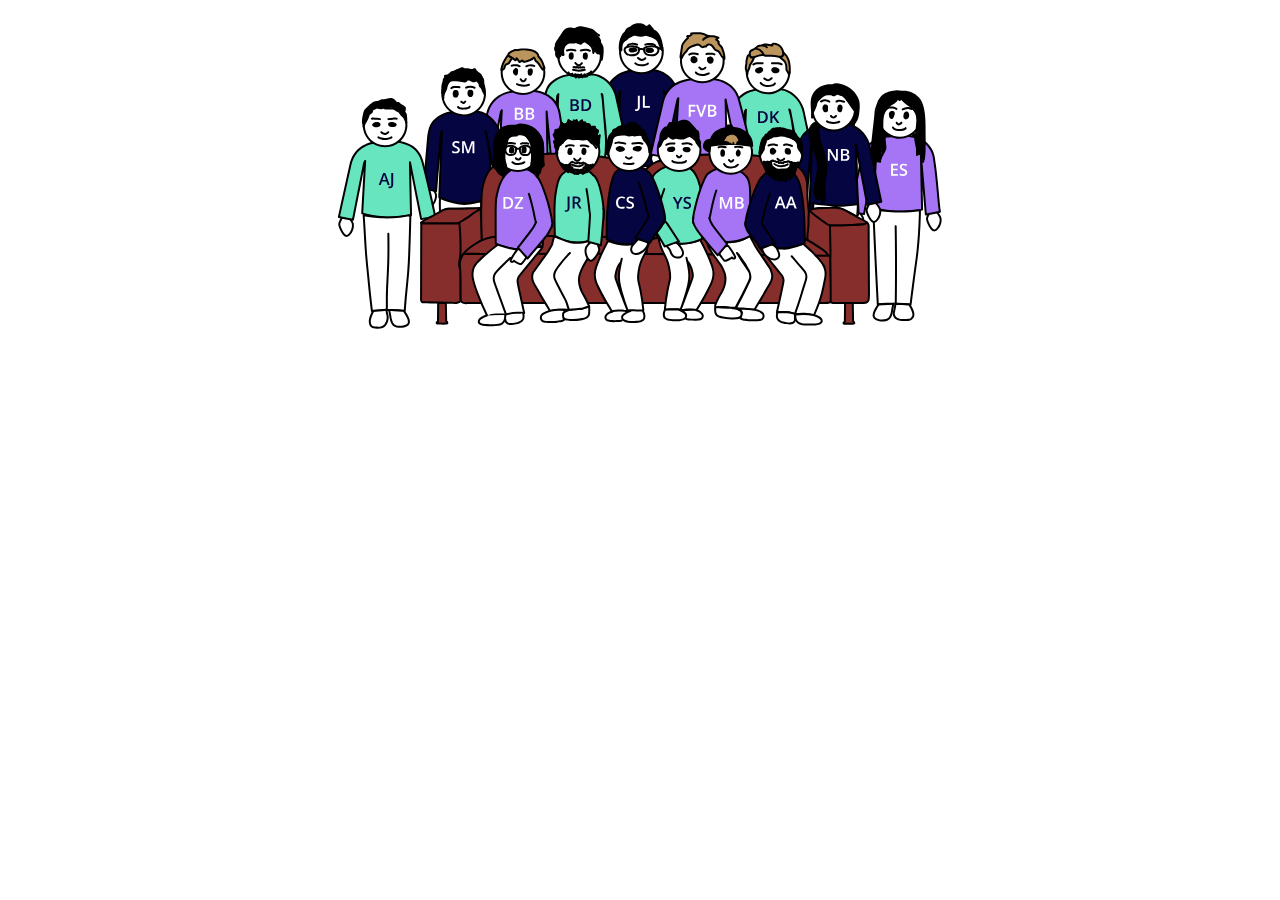
==== banner.html @ 480d0985 "Init" ====
<!DOCTYPE html>
<html lang="en">
<head>
    <meta charset="UTF-8">
    <meta http-equiv="X-UA-Compatible" content="IE=edge">
    <meta name="viewport" content="width=device-width, initial-scale=1.0">

<link rel="stylesheet" href="styles/style.css">

    <title>Document</title>
</head>
<body>

    <main>
        <svg width="1920" height="1080" viewBox="0 0 1920 1080" fill="none" xmlns="http://www.w3.org/2000/svg">
        <g id="bank 1">
        <g id="achterkant">
        <g id="es">
        <g id="Group">
        <g id="Group_2">
        <path id="Vector" d="M1825.3 670.37C1827.41 675.18 1828.64 677.98 1831.24 681.46C1834.99 686.48 1838.45 691.1 1842.5 691.35C1852.35 691.97 1866.67 666.71 1860.43 651.56C1858.81 647.62 1854.93 642.15 1853.88 640.77C1851.76 638 1845.83 631.39 1844.26 629.65C1844.18 629.48 1844.14 629.38 1844.14 629.38C1844.05 629.33 1843.97 629.29 1843.88 629.24C1843.87 629.23 1843.87 629.23 1843.87 629.23C1843.87 629.23 1843.87 629.23 1843.86 629.23C1835.15 624.06 1829.27 632.83 1826.63 641.27C1824.56 645.65 1821.71 651.86 1821.44 653.07C1820.29 658 1821.92 662.66 1825.3 670.37Z" fill="white"/>
        </g>
        <g id="Group_3">
        <path id="Vector_2" d="M1822.71 671.88C1824.55 676.08 1826.46 680.05 1829.22 683.73C1832.14 687.62 1835.32 692.32 1840.17 693.93C1846.5 696.04 1852.31 690.36 1855.79 685.82C1860.2 680.06 1863.31 672.91 1864.44 665.74C1865.04 661.92 1865.16 658.09 1864.39 654.28C1863.6 650.38 1861.58 646.84 1859.44 643.53C1857.48 640.48 1855.28 637.66 1852.92 634.91C1851.54 633.3 1850.13 631.71 1848.72 630.12C1848.17 629.5 1847.62 628.88 1847.06 628.26C1846.89 628.07 1846.67 627.88 1846.53 627.67C1846.33 627.39 1846.87 628.17 1846.74 627.85C1846.63 627.58 1845.12 626.11 1846 627.08C1845.09 626.08 1843.49 625.99 1842.36 626.61C1842.36 626.61 1842.36 626.61 1842.35 626.61C1843.36 626.61 1844.37 626.61 1845.38 626.61C1841.54 624.41 1837.06 623.93 1833.16 626.26C1829.64 628.36 1827.21 632.04 1825.56 635.71C1824.68 637.66 1824.1 639.61 1823.26 641.4C1822.32 643.41 1821.39 645.43 1820.49 647.46C1819.08 650.66 1817.89 653.54 1818.1 657.12C1818.41 662.33 1820.66 667.19 1822.71 671.88C1823.36 673.36 1825.53 673.71 1826.81 672.96C1828.34 672.06 1828.54 670.35 1827.89 668.86C1827.01 666.85 1826.15 664.83 1825.43 662.76C1824.91 661.25 1824.32 659.21 1824.16 657.94C1824.12 657.64 1824.06 656.58 1824.07 655.96C1824.08 655.57 1824.11 655.18 1824.14 654.8C1824.13 654.93 1824.04 655.33 1824.15 654.73C1824.19 654.49 1824.23 654.24 1824.29 654C1824.39 653.6 1824.52 653.22 1824.67 652.83C1824.79 652.53 1824.91 652.23 1825.03 651.93C1824.84 652.39 1825.23 651.45 1825.31 651.27C1826.92 647.57 1828.74 643.97 1830.14 640.19C1831.26 637.16 1832.91 634.01 1835.42 631.94C1835.1 632.2 1835.49 631.89 1835.54 631.85C1835.74 631.71 1835.95 631.57 1836.16 631.44C1836.29 631.36 1837.33 630.87 1836.89 631.04C1837.3 630.88 1837.72 630.78 1838.14 630.69C1838.62 630.59 1837.72 630.71 1838.21 630.68C1838.46 630.67 1838.71 630.65 1838.96 630.66C1839.16 630.66 1839.37 630.67 1839.57 630.7C1839.23 630.66 1839.57 630.71 1839.71 630.74C1840.11 630.83 1840.7 630.99 1840.98 631.1C1842.39 631.66 1843.68 632.71 1845.36 631.79C1844.15 631.63 1842.94 631.48 1841.72 631.32C1841.95 631.57 1842.3 631.78 1842.6 631.95C1842.24 631.59 1841.88 631.23 1841.52 630.87C1842 631.96 1843.19 632.95 1843.98 633.84C1845.08 635.07 1846.17 636.31 1847.26 637.55C1848.38 638.83 1849.49 640.11 1850.57 641.42C1850.76 641.65 1850.95 641.88 1851.13 642.11C1851.42 642.47 1851.55 642.66 1851.31 642.33C1851.65 642.79 1851.99 643.25 1852.32 643.72C1853.33 645.15 1854.29 646.6 1855.2 648.09C1855.71 648.92 1856.2 649.77 1856.66 650.63C1856.88 651.04 1857.09 651.46 1857.3 651.88C1857.54 652.37 1857.52 652.33 1857.64 652.62C1857.92 653.32 1858.15 654.04 1858.34 654.77C1858.44 655.14 1858.52 655.51 1858.6 655.89C1858.64 656.08 1858.67 656.27 1858.71 656.46C1858.72 656.53 1858.84 657.28 1858.79 656.92C1858.76 656.71 1858.85 657.51 1858.87 657.69C1858.9 658.08 1858.93 658.48 1858.94 658.87C1858.97 659.72 1858.97 660.58 1858.92 661.43C1858.83 663.31 1858.71 664.12 1858.32 666.01C1857.97 667.67 1857.52 669.3 1856.98 670.9C1856.39 672.65 1855.99 673.64 1855.26 675.16C1854.56 676.64 1853.78 678.08 1852.92 679.47C1852.51 680.14 1852.08 680.79 1851.63 681.43C1851.41 681.74 1851.19 682.05 1850.96 682.36C1850.91 682.43 1850.61 682.81 1850.92 682.42C1850.78 682.6 1850.63 682.78 1850.49 682.96C1849.61 684.03 1848.67 685.04 1847.64 685.96C1847.4 686.17 1847.15 686.37 1846.91 686.58C1846.58 686.86 1847.31 686.29 1846.97 686.54C1846.85 686.63 1846.73 686.72 1846.6 686.81C1846.1 687.16 1845.59 687.48 1845.05 687.77C1844.81 687.89 1844.57 688.01 1844.33 688.12C1844.83 687.89 1844.61 688.02 1844.24 688.13C1844 688.2 1843.77 688.26 1843.53 688.33C1843.42 688.36 1843.27 688.35 1843.18 688.4C1842.9 688.55 1843.87 688.38 1843.37 688.37C1843.11 688.36 1842.86 688.39 1842.6 688.38C1842.27 688.37 1843.03 688.47 1842.54 688.38C1842.28 688.33 1842.03 688.26 1841.78 688.18C1841.18 687.98 1841.49 688.06 1841.6 688.11C1841.35 687.99 1841.1 687.85 1840.87 687.7C1840.45 687.44 1840.2 687.26 1839.89 687C1838.01 685.42 1836.47 683.43 1834.99 681.49C1833.54 679.58 1832.16 677.66 1831.02 675.54C1829.86 673.38 1828.89 671.12 1827.91 668.87C1827.26 667.39 1825.09 667.04 1823.81 667.79C1822.26 668.67 1822.06 670.39 1822.71 671.88Z" fill="black"/>
        </g>
        </g>
        <g id="Group_4">
        <g id="Group_5">
        <path id="Vector_3" d="M1593.11 670.85C1595.22 675.66 1596.45 678.46 1599.05 681.94C1602.8 686.96 1606.26 691.58 1610.31 691.83C1620.16 692.45 1634.48 667.19 1628.24 652.04C1626.62 648.1 1622.74 642.63 1621.69 641.25C1619.57 638.48 1613.64 631.87 1612.07 630.13C1611.99 629.96 1611.95 629.86 1611.95 629.86C1611.86 629.81 1611.78 629.77 1611.69 629.72C1611.68 629.71 1611.68 629.71 1611.68 629.71C1611.68 629.71 1611.68 629.71 1611.67 629.71C1602.96 624.54 1597.08 633.31 1594.44 641.75C1592.37 646.13 1589.52 652.34 1589.25 653.55C1588.1 658.48 1589.73 663.14 1593.11 670.85Z" fill="white"/>
        </g>
        <g id="Group_6">
        <path id="Vector_4" d="M1590.52 672.36C1592.36 676.56 1594.27 680.53 1597.03 684.21C1599.95 688.1 1603.13 692.8 1607.98 694.41C1614.31 696.52 1620.12 690.84 1623.6 686.3C1628.01 680.54 1631.11 673.39 1632.25 666.22C1632.85 662.4 1632.97 658.57 1632.2 654.76C1631.41 650.86 1629.39 647.32 1627.25 644.01C1625.29 640.96 1623.09 638.14 1620.73 635.39C1619.35 633.78 1617.94 632.19 1616.53 630.6C1615.98 629.98 1615.43 629.36 1614.87 628.74C1614.7 628.55 1614.48 628.36 1614.34 628.15C1614.14 627.87 1614.68 628.65 1614.55 628.33C1614.44 628.06 1612.93 626.59 1613.81 627.56C1612.9 626.56 1611.3 626.47 1610.17 627.09C1610.17 627.09 1610.17 627.09 1610.16 627.09C1611.17 627.09 1612.18 627.09 1613.19 627.09C1609.35 624.89 1604.87 624.41 1600.97 626.74C1597.45 628.84 1595.02 632.52 1593.37 636.19C1592.49 638.14 1591.91 640.09 1591.07 641.88C1590.13 643.89 1589.2 645.91 1588.3 647.94C1586.89 651.14 1585.7 654.02 1585.91 657.6C1586.22 662.81 1588.47 667.67 1590.52 672.36C1591.17 673.84 1593.34 674.19 1594.62 673.44C1596.15 672.54 1596.35 670.83 1595.7 669.34C1594.82 667.33 1593.96 665.31 1593.24 663.24C1592.72 661.73 1592.13 659.69 1591.97 658.42C1591.93 658.12 1591.87 657.06 1591.88 656.44C1591.89 656.05 1591.92 655.66 1591.95 655.28C1591.94 655.41 1591.85 655.81 1591.96 655.21C1592 654.97 1592.04 654.72 1592.1 654.48C1592.2 654.08 1592.33 653.7 1592.48 653.31C1592.6 653.01 1592.72 652.71 1592.84 652.41C1592.65 652.87 1593.04 651.93 1593.12 651.75C1594.73 648.05 1596.55 644.45 1597.95 640.67C1599.07 637.64 1600.72 634.49 1603.23 632.42C1602.91 632.68 1603.3 632.37 1603.35 632.33C1603.55 632.19 1603.76 632.05 1603.97 631.92C1604.1 631.84 1605.14 631.35 1604.7 631.52C1605.11 631.36 1605.53 631.26 1605.95 631.17C1606.43 631.07 1605.53 631.19 1606.02 631.16C1606.27 631.15 1606.52 631.13 1606.77 631.14C1606.97 631.14 1607.18 631.15 1607.38 631.18C1607.05 631.14 1607.38 631.19 1607.52 631.22C1607.92 631.31 1608.51 631.47 1608.79 631.58C1610.2 632.14 1611.49 633.19 1613.17 632.27C1611.96 632.11 1610.75 631.96 1609.53 631.8C1609.76 632.05 1610.11 632.26 1610.41 632.43C1610.05 632.07 1609.69 631.71 1609.33 631.35C1609.81 632.44 1611 633.43 1611.79 634.32C1612.89 635.55 1613.98 636.79 1615.07 638.03C1616.19 639.31 1617.3 640.59 1618.38 641.9C1618.57 642.13 1618.76 642.36 1618.94 642.59C1619.23 642.95 1619.36 643.14 1619.12 642.81C1619.46 643.27 1619.8 643.73 1620.13 644.2C1621.14 645.63 1622.1 647.08 1623.01 648.57C1623.52 649.4 1624.01 650.25 1624.47 651.11C1624.69 651.52 1624.9 651.94 1625.11 652.36C1625.35 652.85 1625.33 652.81 1625.45 653.1C1625.73 653.8 1625.96 654.52 1626.15 655.25C1626.25 655.62 1626.33 655.99 1626.41 656.37C1626.45 656.56 1626.48 656.75 1626.52 656.94C1626.53 657.01 1626.65 657.76 1626.6 657.4C1626.57 657.19 1626.66 657.99 1626.68 658.17C1626.71 658.56 1626.74 658.96 1626.75 659.35C1626.78 660.2 1626.78 661.06 1626.73 661.91C1626.64 663.79 1626.52 664.6 1626.13 666.49C1625.78 668.15 1625.33 669.78 1624.79 671.38C1624.2 673.13 1623.8 674.12 1623.07 675.64C1622.37 677.12 1621.59 678.56 1620.73 679.95C1620.32 680.62 1619.89 681.27 1619.44 681.91C1619.22 682.22 1619 682.53 1618.77 682.84C1618.72 682.91 1618.42 683.29 1618.73 682.9C1618.59 683.08 1618.44 683.26 1618.3 683.44C1617.42 684.51 1616.48 685.52 1615.45 686.44C1615.21 686.65 1614.96 686.85 1614.72 687.06C1614.39 687.34 1615.12 686.77 1614.78 687.02C1614.66 687.11 1614.54 687.2 1614.41 687.29C1613.91 687.64 1613.4 687.96 1612.86 688.25C1612.62 688.37 1612.38 688.49 1612.14 688.6C1612.64 688.37 1612.42 688.5 1612.05 688.61C1611.81 688.68 1611.58 688.74 1611.34 688.81C1611.23 688.84 1611.08 688.83 1610.99 688.88C1610.71 689.03 1611.68 688.86 1611.18 688.85C1610.92 688.84 1610.67 688.87 1610.41 688.86C1610.08 688.85 1610.84 688.95 1610.35 688.86C1610.09 688.81 1609.84 688.74 1609.59 688.66C1608.99 688.46 1609.3 688.54 1609.41 688.59C1609.16 688.47 1608.91 688.33 1608.68 688.18C1608.26 687.92 1608.01 687.74 1607.7 687.48C1605.82 685.9 1604.28 683.91 1602.8 681.97C1601.35 680.06 1599.97 678.14 1598.83 676.02C1597.67 673.86 1596.7 671.6 1595.72 669.35C1595.07 667.87 1592.9 667.52 1591.62 668.27C1590.07 669.15 1589.87 670.87 1590.52 672.36Z" fill="black"/>
        </g>
        </g>
        <g id="Group_7">
        <path id="Vector_5" d="M1756.41 407.04C1772.68 408.01 1802.8 412.39 1823.14 435.04C1835.05 448.29 1839.77 462.45 1841.14 471.04C1851.99 539 1855.51 615.17 1859.74 635.06C1845.68 637.83 1831.61 640.6 1817.55 643.37L1802.95 469.77C1804.05 522.79 1805.14 575.8 1806.24 628.82C1788.62 632.55 1766.27 635.63 1740.38 635.31C1707.4 634.91 1679.83 629.13 1659.68 623.25C1662.62 570.85 1665.57 518.45 1668.51 466.05L1665.58 471.76L1631.98 642.36C1617.92 639.59 1603.85 636.82 1589.79 634.05C1601.57 580.71 1613.35 527.37 1625.13 474.03C1627.26 465.35 1631.8 452.38 1642.13 440.03C1667.29 409.97 1705.52 409.08 1712.13 409.03L1756.41 407.04Z" fill="#A675F5"/>
        <g id="Group_8">
        <path id="Vector_6" d="M1756.41 410.04C1759.58 410.23 1762.73 410.51 1765.88 410.91C1766.52 410.99 1766.98 411.05 1768.05 411.21C1768.98 411.35 1769.9 411.5 1770.82 411.66C1772.76 411.99 1774.69 412.37 1776.61 412.8C1785.1 414.69 1793.33 417.5 1800.97 421.59C1818.3 430.86 1831.83 447.01 1837 466.09C1838.15 470.32 1838.71 474.68 1839.36 479C1840.22 484.68 1841.03 490.36 1841.78 496.05C1843.31 507.55 1844.67 519.07 1845.92 530.6C1848.15 551.22 1849.99 571.87 1851.87 592.52C1853.1 606.02 1854.03 619.67 1856.31 633.05C1856.47 633.99 1856.64 634.92 1856.84 635.85C1857.54 634.62 1858.24 633.39 1858.94 632.16C1844.88 634.93 1830.81 637.7 1816.75 640.47C1818.02 641.43 1819.28 642.4 1820.55 643.36C1820.06 637.59 1819.58 631.81 1819.09 626.04C1817.92 612.18 1816.76 598.32 1815.59 584.46C1814.19 567.75 1812.78 551.05 1811.38 534.34C1810.17 519.91 1808.95 505.48 1807.74 491.05C1807.15 484.05 1806.64 477.04 1805.97 470.05C1805.96 469.95 1805.95 469.86 1805.95 469.76C1805.81 468.15 1804.67 466.76 1802.95 466.76C1801.35 466.76 1799.92 468.13 1799.95 469.76C1800.38 490.43 1800.8 511.1 1801.23 531.76C1801.66 552.43 1802.08 573.1 1802.51 593.76C1802.75 605.44 1802.99 617.12 1803.23 628.81C1803.96 627.85 1804.7 626.88 1805.43 625.92C1786.79 629.85 1767.8 631.99 1748.75 632.29C1728.16 632.61 1707.55 630.82 1687.33 626.88C1678.28 625.12 1669.31 622.93 1660.46 620.35C1661.19 621.31 1661.93 622.28 1662.66 623.24C1663.81 602.78 1664.96 582.33 1666.11 561.87C1667.26 541.41 1668.41 520.96 1669.56 500.5C1670.21 489.02 1670.85 477.53 1671.5 466.05C1671.67 463.11 1667.25 461.92 1665.91 464.54C1665.15 466.02 1664.39 467.5 1663.63 468.98C1663.29 469.64 1662.86 470.33 1662.66 471.05C1662.49 471.66 1662.41 472.3 1662.29 472.92C1661.61 476.38 1660.93 479.83 1660.25 483.29C1657.64 496.55 1655.03 509.81 1652.42 523.07C1649.08 540.05 1645.73 557.04 1642.39 574.02C1639.43 589.05 1636.47 604.07 1633.51 619.1C1632.52 624.1 1631.54 629.11 1630.55 634.11C1630.08 636.48 1629.47 638.87 1629.14 641.26C1629.13 641.36 1629.1 641.47 1629.08 641.57C1630.31 640.87 1631.54 640.17 1632.77 639.47C1618.71 636.7 1604.64 633.93 1590.58 631.16C1591.28 632.39 1591.98 633.62 1592.68 634.85C1599.58 603.62 1606.47 572.39 1613.37 541.16C1616.82 525.54 1620.27 509.93 1623.72 494.31C1626.47 481.86 1628.53 469.15 1634.24 457.63C1639.9 446.22 1648.24 436.19 1658.63 428.79C1667.13 422.74 1676.29 418.57 1686.23 415.79C1690.23 414.67 1694.29 413.8 1698.39 413.15C1698.83 413.08 1699.28 413.01 1699.72 412.95C1699.92 412.92 1700.11 412.89 1700.31 412.87C1700.79 412.8 1699.57 412.96 1700.32 412.87C1701.2 412.76 1702.07 412.65 1702.95 412.56C1704.33 412.42 1705.72 412.3 1707.11 412.21C1710.23 412.01 1713.37 411.98 1716.49 411.84C1729.46 411.25 1742.43 410.67 1755.4 410.08C1755.75 410.07 1756.08 410.06 1756.41 410.04C1758.03 409.97 1759.41 408.71 1759.41 407.04C1759.41 405.47 1758.04 403.97 1756.41 404.04C1744.32 404.59 1732.24 405.13 1720.15 405.68C1716.7 405.84 1713.26 405.97 1709.81 406.09C1703.29 406.31 1696.76 407.18 1690.39 408.58C1667.87 413.52 1647.41 426.02 1634.45 445.33C1630.76 450.83 1627.79 456.77 1625.45 462.96C1623.33 468.54 1622.03 474.27 1620.75 480.09C1617.3 495.71 1613.85 511.32 1610.4 526.94C1603.43 558.52 1596.45 590.1 1589.48 621.69C1588.63 625.55 1587.78 629.41 1586.92 633.27C1586.59 634.76 1587.36 636.63 1589.02 636.96C1603.08 639.73 1617.15 642.5 1631.21 645.27C1632.71 645.56 1634.57 644.86 1634.9 643.17C1636.09 637.11 1637.29 631.05 1638.48 624.98C1641.31 610.63 1644.13 596.27 1646.96 581.92C1650.31 564.91 1653.66 547.9 1657.01 530.9C1659.78 516.85 1662.54 502.8 1665.31 488.75C1666.12 484.65 1666.92 480.56 1667.73 476.46C1667.94 475.42 1668.14 474.38 1668.35 473.34C1668.39 473.14 1668.5 472.87 1668.48 472.66C1668.48 472.64 1668.51 472.59 1668.5 472.57C1668.61 472.85 1668 473.62 1668.35 472.98C1668.57 472.59 1668.75 472.19 1668.96 471.8C1669.68 470.39 1670.41 468.98 1671.13 467.57C1669.27 467.07 1667.4 466.56 1665.54 466.06C1664.39 486.52 1663.24 506.97 1662.09 527.43C1660.94 547.89 1659.79 568.34 1658.64 588.8C1657.99 600.28 1657.35 611.77 1656.7 623.25C1656.63 624.57 1657.69 625.79 1658.9 626.14C1676.19 631.18 1693.9 634.65 1711.8 636.59C1733.34 638.92 1755.12 638.9 1776.65 636.55C1786.85 635.43 1797 633.82 1807.05 631.71C1808.31 631.45 1809.28 630.07 1809.25 628.82C1808.82 608.15 1808.4 587.48 1807.97 566.82C1807.54 546.15 1807.12 525.48 1806.69 504.82C1806.45 493.14 1806.21 481.46 1805.97 469.77C1803.97 469.77 1801.97 469.77 1799.97 469.77C1800.46 475.54 1800.94 481.32 1801.43 487.09C1802.6 500.95 1803.76 514.81 1804.93 528.67C1806.33 545.38 1807.74 562.08 1809.14 578.79C1810.35 593.22 1811.57 607.65 1812.78 622.08C1813.37 629.08 1813.88 636.09 1814.55 643.08C1814.56 643.18 1814.57 643.27 1814.57 643.37C1814.74 645.41 1816.34 646.66 1818.37 646.26C1832.43 643.49 1846.5 640.72 1860.56 637.95C1862.22 637.62 1862.97 635.75 1862.66 634.26C1862.22 632.18 1861.89 630.08 1861.59 627.98C1861.55 627.67 1861.5 627.36 1861.46 627.05C1861.42 626.77 1861.33 626.09 1861.42 626.77C1861.32 626.01 1861.22 625.26 1861.13 624.5C1860.94 623.01 1860.77 621.52 1860.6 620.02C1859.74 612.44 1859.04 604.85 1858.34 597.25C1856.47 576.9 1854.69 556.55 1852.55 536.23C1851.33 524.6 1850 512.97 1848.51 501.37C1847.74 495.38 1846.93 489.4 1846.06 483.42C1845.31 478.24 1844.69 472.99 1843.62 467.86C1839.48 448.05 1826.26 430.27 1809.31 419.49C1794.85 410.3 1777.84 405.89 1760.91 404.37C1759.42 404.24 1757.93 404.13 1756.43 404.04C1754.81 403.94 1753.43 405.49 1753.43 407.04C1753.41 408.75 1754.79 409.95 1756.41 410.04Z" fill="black"/>
        </g>
        </g>
        <g id="Group_9">
        <path id="Vector_7" d="M1799.93 630.93C1798.48 699.61 1793.69 747.52 1789.36 779.35C1788.4 786.44 1786.3 801.24 1782.99 826C1778.01 863.26 1774.21 893.7 1771.75 913.85C1765.04 913.36 1755.1 912.67 1742.99 911.99C1737.05 911.66 1728.65 911.22 1724.44 911.06C1713.65 910.65 1696.88 910.8 1673.42 913.84C1670.8 864.57 1668.32 815.28 1665.99 765.99C1663.82 720.04 1661.77 674.09 1659.85 628.14C1661.71 628.45 1663.56 628.76 1665.42 629.07C1684.4 631.99 1706.2 634.19 1730.35 634.64C1756.35 635.12 1779.75 633.47 1799.93 630.93Z" fill="white"/>
        <g id="Group_10">
        <path id="Vector_8" d="M1796.93 630.93C1796.44 653.75 1795.55 676.57 1794.11 699.35C1793 716.89 1791.56 734.41 1789.69 751.89C1788.94 758.87 1788.13 765.84 1787.23 772.8C1787.04 774.32 1786.84 775.83 1786.63 777.34C1786.62 777.43 1786.54 777.99 1786.59 777.61C1786.65 777.16 1786.53 778.03 1786.54 778.01C1786.5 778.3 1786.46 778.58 1786.42 778.87C1786.35 779.37 1786.28 779.88 1786.21 780.38C1785.85 783.01 1785.48 785.65 1785.12 788.28C1782.24 809.11 1779.43 829.95 1776.71 850.81C1774.21 870.01 1771.77 889.21 1769.41 908.42C1769.19 910.23 1768.97 912.03 1768.75 913.84C1769.75 912.84 1770.75 911.84 1771.75 910.84C1758.13 909.84 1744.5 909.02 1730.86 908.35C1720.25 907.83 1709.67 907.77 1699.06 908.39C1690.49 908.89 1681.94 909.74 1673.42 910.84C1674.42 911.84 1675.42 912.84 1676.42 913.84C1674.44 876.69 1672.55 839.54 1670.74 802.39C1668.93 765.2 1667.2 728 1665.55 690.8C1664.63 669.91 1663.73 649.03 1662.86 628.14C1661.59 629.1 1660.33 630.07 1659.06 631.03C1676.99 634.02 1695.07 636.04 1713.23 637.01C1732.58 638.05 1751.99 637.93 1771.33 636.65C1780.89 636.02 1790.42 635.1 1799.92 633.91C1801.53 633.71 1802.92 632.68 1802.92 630.91C1802.92 629.45 1801.54 627.71 1799.92 627.91C1782.52 630.09 1765 631.34 1747.47 631.63C1728.18 631.95 1708.87 631.13 1689.67 629.16C1679.95 628.16 1670.29 626.84 1660.65 625.23C1658.83 624.93 1656.76 626 1656.85 628.12C1658.4 665.34 1660.04 702.55 1661.76 739.77C1663.48 776.94 1665.28 814.11 1667.16 851.28C1668.22 872.13 1669.3 892.98 1670.41 913.82C1670.49 915.28 1671.73 917.04 1673.41 916.82C1687.02 915.06 1700.72 913.93 1714.45 913.87C1726.24 913.82 1738.05 914.65 1749.82 915.36C1757.13 915.8 1764.43 916.28 1771.74 916.82C1773.5 916.95 1774.56 915.33 1774.74 913.82C1776.96 895.66 1779.25 877.5 1781.59 859.35C1784.39 837.7 1787.28 816.07 1790.26 794.44C1791.96 782.11 1793.66 769.79 1795.06 757.42C1796.95 740.58 1798.43 723.68 1799.6 706.77C1801.12 684.68 1802.11 662.56 1802.69 640.43C1802.77 637.25 1802.85 634.07 1802.92 630.89C1803.01 627.07 1797.01 627.07 1796.93 630.93Z" fill="black"/>
        </g>
        </g>
        <g id="Group_11">
        <g id="Group_12">
        <path id="Vector_9" d="M1724 679C1724.51 709.18 1724.84 739.36 1724.97 769.54C1725.11 799.85 1725.05 830.16 1724.81 860.46C1724.67 877.33 1724.48 894.2 1724.23 911.07C1724.17 914.93 1730.17 914.93 1730.23 911.07C1730.68 881.09 1730.94 851.12 1731.02 821.14C1731.1 790.74 1730.99 760.35 1730.68 729.95C1730.51 712.97 1730.28 695.98 1729.99 679C1729.93 675.14 1723.93 675.13 1724 679Z" fill="black"/>
        </g>
        </g>
        <g id="Group_13">
        <g id="Group_14">
        <path id="Vector_10" d="M1718.1 940.75C1718.03 947.93 1721.73 954.13 1727.73 957.92C1732.99 961.24 1739.33 962.8 1745.47 963.2C1749.59 963.47 1753.75 963.33 1757.87 963.16C1762.21 962.98 1766.6 962.59 1770.83 961.54C1772.71 961.07 1774.65 960.32 1775.95 958.83C1776.51 958.18 1776.9 957.42 1777.43 956.75C1778.04 955.98 1778.87 955.4 1779.52 954.66C1781.95 951.92 1783.07 948.46 1783.23 944.84C1783.56 937.41 1780.29 929.78 1777.08 923.25C1775.35 919.72 1773.35 916.33 1771.1 913.11C1770.13 911.73 1769.36 910.5 1767.53 910.35C1767.32 910.33 1767.11 910.33 1766.91 910.32C1760.08 909.96 1753.25 909.6 1746.41 909.23C1739.98 908.89 1733.51 908.32 1727.07 908.21C1726.95 908.21 1726.83 908.2 1726.71 908.19C1725.49 908.13 1724.05 909.16 1723.82 910.39C1721.95 920.24 1720.08 930.1 1718.21 939.95C1717.91 941.54 1718.65 943.19 1720.31 943.64C1721.78 944.04 1723.7 943.14 1724 941.54C1725.87 931.69 1727.74 921.83 1729.61 911.98C1728.65 912.71 1727.68 913.45 1726.72 914.18C1738.67 914.81 1750.61 915.44 1762.56 916.08C1764.24 916.17 1765.92 916.26 1767.61 916.35C1766.75 915.85 1765.88 915.36 1765.02 914.86C1769.53 921.08 1773.14 927.93 1775.56 935.22C1776.58 938.29 1777.32 941.28 1777.25 944.46C1777.22 945.81 1777 947.22 1776.54 948.34C1775.9 949.89 1774.97 950.71 1773.79 951.87C1772.71 952.93 1772.05 954.74 1770.68 955.32C1769.16 955.97 1767.15 956.22 1765.46 956.49C1761.38 957.14 1757.2 957.2 1753.08 957.28C1749.23 957.36 1745.29 957.41 1741.49 956.72C1739.92 956.43 1738.38 956.02 1736.86 955.52C1736.39 955.36 1735.93 955.2 1735.47 955.03C1735.24 954.94 1735 954.86 1734.77 954.76C1734.65 954.71 1734.53 954.66 1734.41 954.62C1733.96 954.44 1735.05 954.92 1734.26 954.56C1731.45 953.29 1729.23 951.95 1727.29 949.8C1725.15 947.42 1724.06 944.01 1724.1 940.73C1724.14 936.89 1718.14 936.89 1718.1 940.75Z" fill="black"/>
        </g>
        </g>
        <g id="Group_15">
        <g id="Group_16">
        <path id="Vector_11" d="M1717.33 910.39C1716.17 915.29 1715.14 920.23 1714.28 925.2C1713.52 929.58 1713.04 934.03 1712.04 938.37C1711.1 942.43 1709.66 946.63 1707.63 950.13C1706.68 951.78 1705.65 953 1703.96 954.28C1702.14 955.66 1700.21 956.52 1698.11 957.15C1694.2 958.32 1690.6 958.45 1686.41 958.48C1682.47 958.51 1678.79 958.1 1675.01 956.94C1674.28 956.72 1673.55 956.47 1672.83 956.21C1672.45 956.07 1672.08 955.93 1671.71 955.77C1672.19 955.97 1671.74 955.78 1671.66 955.74C1671.4 955.62 1671.14 955.5 1670.88 955.38C1669.14 954.53 1667.67 953.6 1666.55 952.52C1665.18 951.21 1664.4 950.03 1663.97 948.24C1663.8 947.54 1663.78 946.59 1663.86 945.52C1663.94 944.43 1664.12 943.36 1664.31 942.24C1665.12 937.51 1666.98 933.92 1669.3 929.72C1672.18 924.49 1675.38 919.44 1678.83 914.58C1677.97 915.08 1677.1 915.57 1676.24 916.07C1681.2 915.86 1686.17 915.65 1691.13 915.44C1699 915.11 1706.87 914.77 1714.74 914.44C1716.57 914.36 1718.4 914.29 1720.22 914.21C1721.84 914.14 1723.22 912.88 1723.22 911.21C1723.22 909.64 1721.85 908.14 1720.22 908.21C1712.76 908.53 1705.31 908.84 1697.85 909.16C1692.83 909.37 1687.8 909.59 1682.78 909.8C1681.15 909.87 1679.52 909.94 1677.9 910.01C1676.72 910.06 1675.4 909.97 1674.42 910.72C1673.36 911.54 1672.59 913.05 1671.84 914.15C1671.11 915.22 1670.39 916.3 1669.69 917.39C1668.44 919.32 1667.24 921.28 1666.07 923.26C1663.91 926.96 1661.84 930.73 1660.23 934.71C1658.86 938.1 1658.18 941.73 1657.87 945.36C1657.52 949.48 1659.03 953.38 1661.88 956.35C1666.6 961.28 1674.26 963.58 1680.87 964.3C1684.31 964.68 1687.88 964.58 1691.33 964.34C1695.53 964.05 1699.63 963.26 1703.48 961.52C1707.23 959.82 1710.54 956.99 1712.67 953.45C1714.73 950.03 1716.18 945.94 1717.29 942.11C1718.29 938.67 1718.75 935.11 1719.3 931.59C1719.94 927.48 1720.67 923.39 1721.51 919.31C1722.01 916.87 1722.56 914.44 1723.13 912.01C1724 908.23 1718.22 906.63 1717.33 910.39Z" fill="black"/>
        </g>
        </g>
        <g id="Group_17">
        <path id="ES" d="M1733.44 527.208H1713.25V491.515H1733.44V496.446H1719.08V506.163H1732.53V511.046H1719.08V522.252H1733.44V527.208ZM1761.76 517.516C1761.76 520.689 1760.61 523.18 1758.31 524.986C1756.02 526.793 1752.85 527.696 1748.82 527.696C1744.78 527.696 1741.48 527.07 1738.9 525.816V520.299C1740.53 521.064 1742.26 521.666 1744.08 522.105C1745.92 522.545 1747.63 522.765 1749.21 522.765C1751.52 522.765 1753.22 522.325 1754.31 521.446C1755.42 520.567 1755.97 519.387 1755.97 517.906C1755.97 516.572 1755.47 515.44 1754.46 514.513C1753.45 513.585 1751.36 512.486 1748.21 511.217C1744.95 509.898 1742.66 508.393 1741.32 506.7C1739.99 505.007 1739.32 502.973 1739.32 500.597C1739.32 497.618 1740.38 495.274 1742.49 493.565C1744.61 491.856 1747.45 491.002 1751.01 491.002C1754.43 491.002 1757.83 491.751 1761.22 493.248L1759.36 498.009C1756.19 496.674 1753.36 496.007 1750.87 496.007C1748.98 496.007 1747.55 496.422 1746.57 497.252C1745.59 498.066 1745.11 499.148 1745.11 500.499C1745.11 501.427 1745.3 502.224 1745.69 502.892C1746.08 503.543 1746.73 504.161 1747.62 504.747C1748.52 505.333 1750.13 506.106 1752.45 507.066C1755.07 508.157 1757 509.174 1758.22 510.118C1759.44 511.062 1760.33 512.128 1760.9 513.316C1761.47 514.505 1761.76 515.904 1761.76 517.516Z" fill="white"/>
        </g>
        <g id="Group_18">
        <g id="Group_19">
        <path id="Vector_12" d="M1688.92 396.15C1691.52 397.03 1693.91 398.49 1695.79 400.5C1696.63 401.39 1697.12 402.41 1697.83 403.39C1698.56 404.39 1699.37 405.31 1700.29 406.14C1700.56 406.39 1700.83 406.64 1701.1 406.89C1701.36 407.13 1701.15 407.02 1701.09 406.8C1700.98 406.45 1701.01 406.17 1701.17 405.84C1701.15 405.89 1701.74 405.29 1701.39 405.57C1701.7 405.32 1701.62 405.5 1701.4 405.55C1701.31 405.57 1701.21 405.6 1701.12 405.62C1701.05 405.64 1700.56 405.71 1700.93 405.66C1700.78 405.68 1700.64 405.69 1700.49 405.7C1700.06 405.74 1699.63 405.75 1699.2 405.76C1697.78 405.78 1696.36 405.7 1694.94 405.61C1695.37 406.36 1695.8 407.11 1696.24 407.87C1696.7 407.16 1697.15 406.45 1697.61 405.73C1698.52 404.32 1696.36 402.6 1695.25 403.91C1693.44 406.06 1691.63 408.21 1689.82 410.35C1690.67 410.7 1691.53 411.06 1692.38 411.41C1692.32 406.57 1692.52 401.74 1692.97 396.92C1691.99 397.05 1691.01 397.19 1690.02 397.32C1690.86 400.37 1691.14 403.48 1690.87 406.64C1691.85 406.51 1692.83 406.37 1693.82 406.24C1693.54 404.4 1693.52 402.48 1693.78 400.64C1692.8 400.51 1691.82 400.37 1690.83 400.24C1690.92 404.49 1690.95 408.75 1690.9 413C1690.88 414.94 1693.83 414.93 1693.9 413C1693.99 410.58 1694.08 408.15 1694.17 405.73C1694.23 404.14 1694.39 400.9 1691.85 401.2C1691.25 401.27 1690.51 401.61 1690.4 402.3C1690.17 403.86 1690.05 405.42 1690.1 407C1690.16 408.62 1692.67 409.12 1693.05 407.4C1693.63 404.73 1694.04 402.04 1694.32 399.32C1693.32 399.32 1692.32 399.32 1691.32 399.32C1691.22 400.48 1691.11 401.65 1691.01 402.81C1691.94 402.56 1692.87 402.31 1693.81 402.05C1693.46 401.49 1693.2 400.94 1693.04 400.3C1692.95 399.94 1692.72 399.01 1692.9 398.66C1692.72 398.84 1692.54 399.02 1692.36 399.2C1692.22 399.3 1691.82 398.98 1692.35 399.25C1692.38 399.26 1692.41 399.28 1692.44 399.29C1692.62 399.39 1692.8 399.48 1692.98 399.59C1693.45 399.86 1693.89 400.16 1694.34 400.47C1695.27 401.11 1696.17 401.79 1697.06 402.48C1698.98 403.97 1700.81 405.45 1703.08 406.38C1703.54 406.57 1704 406.73 1704.47 406.89C1704.65 406.95 1704.84 407.01 1705.02 407.08C1705.09 407.1 1705.16 407.13 1705.23 407.16C1705.45 407.24 1705.25 407.2 1705.27 407.18C1705.35 407.12 1705.47 407.42 1705.33 407.2C1705.28 407.12 1705.18 407.05 1705.12 406.96C1704.98 406.71 1705.08 406.47 1705.04 406.24C1705 406.04 1705.19 406.1 1704.92 406.29C1704.93 406.28 1704.6 406.5 1704.47 406.57C1702.47 407.67 1699.67 407.67 1697.7 406.53C1696.16 405.64 1695.07 404.16 1694.37 402.54C1694.07 403.27 1693.77 404.01 1693.47 404.74C1695.53 404.36 1697.31 405.61 1698.2 407.26C1698.99 406.65 1699.77 406.05 1700.56 405.44C1698.53 403.46 1696.51 401.48 1694.44 399.54C1693.66 398.81 1692.89 398.07 1692.02 397.46C1692.2 397.64 1692.38 397.82 1692.56 398C1692.52 397.95 1692.49 397.9 1692.45 397.86C1692.52 398.11 1692.59 398.36 1692.65 398.62C1692.65 398.57 1692.65 398.52 1692.65 398.47C1692.58 398.72 1692.51 398.97 1692.45 399.23C1692.48 399.19 1692.51 399.15 1692.54 399.11C1692.36 399.29 1692.18 399.47 1692 399.65C1692.26 399.49 1692.99 399.62 1693.34 399.64C1693.89 399.68 1694.44 399.79 1694.98 399.91C1695.43 400.01 1695.88 400.13 1696.32 400.26C1696.47 400.31 1697.04 400.57 1696.65 400.36C1698.46 401.35 1700.22 402.49 1701.7 403.94C1702.24 404.47 1702.91 405.23 1703.08 405.79C1703.14 405.99 1703.19 405.85 1703.1 405.99C1703.23 405.78 1703.04 406.07 1702.97 406.11C1703.13 406 1702.66 406.29 1702.6 406.32C1700.64 407.23 1697.72 406.89 1695.59 406.57C1695.81 406.7 1696.03 406.83 1696.25 406.96C1696.2 406.9 1696.16 406.84 1696.11 406.79C1696.24 407.01 1696.37 407.23 1696.5 407.45C1696.45 407.56 1696.41 407.67 1696.36 407.78C1695.5 407.28 1694.63 406.77 1693.77 406.27C1692.9 408.18 1691.78 409.94 1690.39 411.51C1691.18 412.12 1691.96 412.72 1692.75 413.33C1693.23 412.68 1693.71 412.04 1694.18 411.39C1694.66 410.74 1694.29 409.72 1693.64 409.34C1692.88 408.89 1692.07 409.22 1691.59 409.88C1691.11 410.53 1690.63 411.17 1690.16 411.82C1689.15 413.19 1691.39 414.91 1692.52 413.64C1694.08 411.88 1695.4 409.94 1696.37 407.79C1696.7 407.05 1696.58 406.18 1695.83 405.74C1695.18 405.36 1694.12 405.54 1693.78 406.28C1693.31 407.3 1693.36 408.69 1694.45 409.33C1694.94 409.62 1695.64 409.61 1696.2 409.67C1696.93 409.76 1697.66 409.82 1698.4 409.84C1700.26 409.9 1702.25 409.79 1703.97 409C1705.28 408.4 1706.24 407.19 1706.11 405.69C1705.97 404.08 1704.8 402.73 1703.68 401.66C1701.51 399.6 1698.86 397.73 1695.91 397.05C1694.3 396.68 1691.09 395.9 1689.97 397.6C1689.36 398.52 1689.77 399.56 1690.63 400.14C1690.75 400.22 1690.9 400.38 1690.52 400.04C1690.61 400.12 1690.71 400.2 1690.81 400.28C1693.49 402.56 1695.96 405.13 1698.47 407.58C1699.7 408.78 1701.63 407.26 1700.83 405.76C1699.24 402.79 1696.02 401.26 1692.72 401.87C1691.67 402.06 1691.48 403.27 1691.82 404.07C1692.83 406.39 1694.69 408.5 1697.03 409.54C1700.04 410.87 1704.8 410.8 1707.25 408.27C1708.21 407.27 1708.33 405.76 1707.19 404.87C1706.28 404.16 1704.97 403.98 1703.93 403.52C1700.9 402.21 1698.48 399.69 1695.78 397.84C1694.43 396.91 1692.49 395.54 1690.88 396.64C1689.82 397.36 1689.85 398.84 1689.98 399.99C1690.13 401.28 1690.56 402.49 1691.25 403.6C1692.07 404.93 1693.92 404.29 1694.05 402.84C1694.15 401.68 1694.26 400.51 1694.36 399.35C1694.43 398.54 1693.62 397.85 1692.86 397.85C1691.98 397.85 1691.44 398.54 1691.36 399.35C1691.11 401.8 1690.72 404.22 1690.2 406.63C1691.18 406.76 1692.16 406.9 1693.15 407.03C1693.1 405.72 1693.14 404.42 1693.34 403.13C1692.86 403.5 1692.38 403.86 1691.89 404.23C1691.34 403.6 1691.14 403.5 1691.3 403.94C1691.17 403.96 1691.16 404.09 1691.27 404.31C1691.25 404.67 1691.24 405.04 1691.23 405.4C1691.2 406.25 1691.17 407.1 1691.13 407.94C1691.07 409.64 1691 411.33 1690.94 413.03C1691.94 413.03 1692.94 413.03 1693.94 413.03C1693.98 408.78 1693.96 404.52 1693.87 400.27C1693.83 398.66 1691.16 398.13 1690.92 399.87C1690.59 402.29 1690.6 404.65 1690.96 407.07C1691.07 407.8 1691.95 408.24 1692.61 408.14C1693.39 408.02 1693.84 407.43 1693.91 406.67C1694.2 403.27 1693.87 399.85 1692.96 396.56C1692.49 394.85 1690.16 395.33 1690.01 396.96C1689.56 401.78 1689.37 406.61 1689.42 411.45C1689.43 412.66 1691.11 413.54 1691.98 412.51C1693.79 410.36 1695.6 408.21 1697.41 406.07C1696.62 405.46 1695.84 404.86 1695.05 404.25C1694.59 404.96 1694.14 405.67 1693.68 406.39C1693.03 407.41 1693.9 408.58 1694.98 408.65C1697.07 408.79 1699.21 408.94 1701.3 408.66C1702.36 408.52 1703.62 408.17 1703.97 407.01C1704.45 405.41 1702.71 404.37 1701.76 403.41C1700.9 402.55 1700.17 401.59 1699.57 400.52C1699 399.51 1698.19 398.62 1697.36 397.82C1695.2 395.75 1692.59 394.26 1689.76 393.3C1687.88 392.64 1687.09 395.54 1688.92 396.15Z" fill="black"/>
        </g>
        </g>
        <g id="Group_20">
        <path id="Vector_13" d="M1739.11 413.02C1774.46 413.02 1803.11 384.366 1803.11 349.02C1803.11 313.674 1774.46 285.02 1739.11 285.02C1703.76 285.02 1675.11 313.674 1675.11 349.02C1675.11 384.366 1703.76 413.02 1739.11 413.02Z" fill="white"/>
        <g id="Group_21">
        <path id="Vector_14" d="M1800.12 349.02C1800.09 361.75 1796.21 374.01 1788.76 384.51C1781.86 394.24 1771.5 402.17 1760.29 406.26C1748.04 410.74 1734.85 411.23 1722.42 407.71C1710.53 404.34 1700.01 397.42 1692.01 387.8C1688.42 383.49 1684.82 377.54 1682.72 372.37C1680.3 366.42 1678.76 360.01 1678.3 353.93C1677.79 347.24 1678.29 340.93 1679.83 334.61C1681.36 328.32 1683.61 322.9 1686.95 317.39C1693.32 306.89 1702.72 298.56 1714.05 293.38C1725.39 288.19 1738.97 286.71 1751.22 289.22C1763.51 291.74 1774.53 297.83 1783.17 306.83C1787.48 311.32 1790.9 316.17 1793.76 321.87C1796.5 327.32 1798.45 333.47 1799.44 339.79C1799.87 342.46 1800.11 345.94 1800.12 349.02C1800.13 352.88 1806.13 352.89 1806.12 349.02C1806.08 335.26 1801.85 321.59 1793.84 310.37C1785.91 299.26 1774.85 290.77 1762.04 286.05C1748.94 281.22 1734.24 280.74 1720.82 284.55C1707.89 288.22 1696.1 295.87 1687.56 306.25C1678.74 316.97 1673.4 330.1 1672.32 343.94C1671.24 357.75 1674.59 371.84 1681.78 383.68C1688.72 395.12 1699.13 404.47 1711.33 409.98C1724.26 415.82 1738.74 417.45 1752.66 414.64C1765.89 411.97 1778.22 405.08 1787.54 395.33C1796.89 385.54 1803.26 372.91 1805.3 359.51C1805.83 356.03 1806.13 352.53 1806.14 349.01C1806.13 345.16 1800.13 345.16 1800.12 349.02Z" fill="black"/>
        </g>
        </g>
        <g id="Group_22">
        <g id="Group_23">
        <path id="Vector_15" d="M1711.35 343.62C1710.52 346.81 1710.13 350.49 1710.87 353.74C1711.39 356.03 1713.44 357.36 1715.74 356.96C1717.56 356.64 1718.81 355.23 1719.83 353.81C1723.29 348.98 1724.33 342.57 1722.86 336.85C1722.48 335.37 1720.68 334.21 1719.17 334.75C1715.62 336.03 1713.85 340.19 1712.72 343.52C1711.61 346.8 1711.21 350.39 1711.61 353.83C1711.72 354.81 1711.99 355.57 1712.79 356.19C1713.49 356.73 1714.52 357.05 1715.41 356.73C1718.41 355.63 1718.62 352.71 1718.68 349.93C1718.73 347.48 1718.48 344.99 1717.96 342.59C1717.44 340.18 1715.68 337.82 1712.98 337.9C1710.27 337.98 1708.32 340.53 1707.62 342.93C1707.01 345 1707.22 347.18 1707.56 349.28C1707.89 351.37 1708.55 353.63 1710.51 354.77C1712.84 356.13 1715.74 354.98 1716.83 352.62C1717.84 350.43 1717.73 347.77 1717.73 345.41C1717.74 343.07 1717.6 340.73 1717.31 338.41C1717.09 336.69 1716.36 335.17 1714.51 334.74C1712.38 334.25 1710.72 335.8 1710.07 337.68C1709.3 339.92 1709 342.45 1709.01 344.82C1709.02 347.48 1709.25 350.74 1712.34 351.56C1715.4 352.37 1717.65 349.78 1718.3 347.09C1718.79 345.04 1718.89 342.89 1718.42 340.82C1717.91 338.61 1716.49 336.34 1714.43 335.28C1711.73 333.89 1708.79 335.23 1707.56 337.89C1706.42 340.37 1706.17 343.2 1706.87 345.84C1707.58 348.51 1709.29 351.15 1712.06 351.96C1713.66 352.43 1715.46 351.98 1716.64 350.8C1717.67 349.77 1718.18 348.3 1718.37 346.89C1718.74 344.11 1717.89 341.49 1716.02 339.41C1715.22 338.52 1713.79 338.35 1712.74 338.79C1711.56 339.29 1711.04 340.3 1710.9 341.53C1710.65 343.72 1710.46 346.2 1711.45 348.24C1712.59 350.59 1715.21 351.51 1717.67 350.94C1722.4 349.85 1724.51 344.76 1724.31 340.35C1724.26 339.31 1724.2 338.19 1723.97 337.18C1723.61 335.54 1722.48 334.58 1720.98 333.99C1718.87 333.16 1716.57 332.6 1714.32 333.18C1712.02 333.77 1710.13 335.63 1709.74 338.01C1709.39 340.18 1709.61 343.1 1711.18 344.78C1712.3 345.98 1713.97 346.51 1715.57 346.07C1717.44 345.55 1718.25 343.86 1718.43 342.09C1718.7 339.53 1718.03 336.91 1716.75 334.7C1715.66 332.8 1712.64 332.7 1711.57 334.7C1709.15 339.24 1709.99 345.08 1713.8 348.61C1714.95 349.68 1716.92 349.84 1718.04 348.61C1719.1 347.45 1719.27 345.51 1718.04 344.37C1717.73 344.08 1717.44 343.79 1717.17 343.46C1717.43 343.78 1717.27 343.59 1717.13 343.36C1717.02 343.19 1716.91 343.01 1716.81 342.82C1716.77 342.75 1716.46 342.14 1716.64 342.51C1716.81 342.87 1716.52 342.19 1716.52 342.17C1716.39 341.78 1716.29 341.37 1716.21 340.97C1716.14 340.63 1716.2 340.77 1716.21 341.03C1716.2 340.78 1716.17 340.54 1716.17 340.29C1716.17 340.12 1716.17 339.96 1716.18 339.79C1716.18 339.78 1716.25 339.01 1716.19 339.45C1716.14 339.89 1716.24 339.2 1716.26 339.12C1716.31 338.92 1716.36 338.72 1716.42 338.52C1716.48 338.32 1716.55 338.13 1716.62 337.93C1716.43 338.42 1716.63 337.95 1716.74 337.74C1715.01 337.74 1713.29 337.74 1711.56 337.74C1711.62 337.84 1712.11 338.81 1711.93 338.4C1712.09 338.77 1712.2 339.17 1712.3 339.57C1712.35 339.77 1712.39 339.97 1712.43 340.17C1712.4 339.88 1712.41 339.91 1712.44 340.28C1712.47 340.69 1712.45 341.09 1712.46 341.5C1712.42 341.89 1712.43 341.91 1712.49 341.54C1712.18 342.64 1712.97 342.24 1714.87 340.32C1714.9 340.34 1716.04 341.11 1715.83 341.19C1715.81 341.2 1715.61 340.24 1715.6 340.16C1715.73 340.84 1715.57 339.76 1715.57 339.62C1715.57 339.44 1715.57 339.26 1715.59 339.09C1715.53 339.45 1715.54 339.46 1715.61 339.11C1715.72 338.78 1715.71 338.78 1715.59 339.11C1715.77 338.82 1715.77 338.81 1715.58 339.1C1715.8 338.9 1715.82 338.88 1715.66 339.02C1715.49 339.16 1715.53 339.15 1715.77 338.99C1715.43 339.12 1715.43 339.13 1715.76 339.02C1715.92 338.97 1716.09 338.94 1716.26 338.91C1715.52 339.03 1716.66 338.96 1716.8 338.98C1716.53 338.95 1716.58 338.96 1716.95 339.03C1717.16 339.08 1717.37 339.13 1717.57 339.19C1717.98 339.31 1718.38 339.47 1718.79 339.6C1719.17 339.74 1719.19 339.75 1718.86 339.61C1718.35 339.3 1718.08 338.9 1718.07 338.4C1718.05 338.14 1718.05 338.19 1718.09 338.54C1718.11 338.74 1718.14 338.95 1718.16 339.15C1718.2 339.56 1718.23 339.97 1718.25 340.38C1718.27 340.79 1718.28 341.2 1718.26 341.6C1718.25 341.8 1718.24 342 1718.22 342.21C1718.27 341.91 1718.27 341.95 1718.2 342.31C1718.12 342.7 1718.03 343.09 1717.88 343.47C1718.04 343.05 1717.73 343.73 1717.69 343.8C1717.6 343.96 1717.5 344.11 1717.39 344.26C1717.58 344.02 1717.57 344.03 1717.34 344.3C1717.26 344.38 1716.45 345.08 1716.91 344.75C1716.77 344.85 1715.88 345.25 1716.49 345.05C1716.33 345.11 1716.16 345.16 1715.99 345.19C1716.37 345.16 1716.39 345.15 1716.04 345.17C1716.43 345.25 1716.46 345.25 1716.12 345.17C1716.21 345.21 1716.3 345.24 1716.4 345.28C1716.56 345.38 1716.69 345.51 1716.78 345.68C1716.62 345.38 1716.62 345.4 1716.77 345.74C1716.72 345.58 1716.68 345.42 1716.65 345.26C1716.69 345.64 1716.7 345.65 1716.66 345.3C1716.65 344.92 1716.64 344.54 1716.64 344.15C1716.65 343.29 1716.72 342.43 1716.81 341.57C1715.1 342.28 1713.4 342.98 1711.69 343.69C1712.05 344.09 1711.61 343.47 1711.88 343.94C1711.97 344.1 1712.06 344.25 1712.15 344.41C1712.17 344.45 1712.32 344.85 1712.22 344.54C1712.13 344.28 1712.33 344.95 1712.35 345.07C1712.37 345.16 1712.44 345.71 1712.41 345.33C1712.38 344.97 1712.4 345.54 1712.4 345.6C1712.4 345.74 1712.32 346.43 1712.38 346.13C1712.44 345.83 1712.22 346.63 1712.18 346.77C1712.2 346.69 1712.4 346.41 1712.22 346.66C1712.01 346.96 1712.28 346.6 1712.31 346.59C1712.67 346.38 1712.93 346.23 1713.35 346.18C1713.54 346.16 1713.85 346.18 1713.45 346.17C1713.51 346.17 1713.89 346.39 1713.6 346.21C1713.32 346.04 1713.63 346.27 1713.67 346.3C1713.57 346.22 1713.48 346.09 1713.38 346.03C1713.04 345.82 1713.55 346.37 1713.36 346.04C1713.21 345.8 1713.06 345.56 1712.93 345.31C1712.86 345.18 1712.8 345.05 1712.74 344.92C1712.91 345.31 1712.74 344.87 1712.68 344.7C1712.59 344.43 1712.52 344.15 1712.46 343.87C1712.43 343.73 1712.4 343.59 1712.38 343.45C1712.4 343.59 1712.41 343.98 1712.39 343.39C1712.38 343.1 1712.37 342.82 1712.38 342.53C1712.38 342.39 1712.41 342.24 1712.41 342.1C1712.41 341.64 1712.26 342.71 1712.44 341.9C1712.5 341.62 1712.57 341.34 1712.65 341.06C1712.71 340.87 1712.99 340.3 1712.75 340.74C1712.83 340.6 1712.92 340.44 1712.99 340.3C1712.97 340.33 1712.68 340.66 1712.91 340.42C1713.15 340.17 1712.82 340.5 1712.78 340.52C1712.5 340.63 1712.06 340.81 1711.75 340.72C1711.7 340.71 1711.35 340.6 1711.41 340.51C1711.41 340.51 1711.69 340.77 1711.71 340.79C1711.8 340.88 1711.88 340.98 1711.98 341.08C1711.94 341.04 1711.74 340.7 1711.9 340.98C1712.04 341.24 1712.19 341.49 1712.34 341.75C1712.31 341.71 1712.19 341.29 1712.28 341.62C1712.33 341.78 1712.39 341.94 1712.44 342.1C1712.52 342.39 1712.58 342.68 1712.64 342.98C1712.54 342.45 1712.63 342.98 1712.64 343.22C1712.65 343.48 1712.65 343.75 1712.64 344.01C1712.63 344.19 1712.52 345.16 1712.62 344.53C1712.53 345.08 1712.32 345.63 1712.25 346.18C1712.2 346.53 1712.25 346.06 1712.33 346.06C1712.44 346.05 1711.92 346.32 1712.3 346.18C1712.45 346.12 1712.6 345.93 1712.78 345.86C1713.36 345.64 1713.45 345.87 1714.09 346.25C1715.25 346.94 1714.69 346.47 1715.05 347.03C1714.94 346.86 1715 346.72 1715.04 347.03C1714.98 346.6 1714.96 346.15 1714.94 345.72C1714.9 344.9 1714.92 344.07 1714.98 343.25C1714.99 343.11 1715.08 342.24 1715.03 342.57C1715.09 342.13 1715.17 341.7 1715.26 341.27C1715.35 340.84 1715.46 340.41 1715.57 339.99C1715.61 339.85 1715.7 339.66 1715.71 339.51C1715.81 339.23 1715.76 339.29 1715.56 339.69C1715.28 340.06 1715.28 340.13 1715.54 339.89C1715.1 340.15 1714.66 340.4 1714.22 340.66C1714.29 340.64 1714.35 340.62 1714.42 340.6C1713.89 340.6 1713.36 340.6 1712.82 340.6C1712.71 340.55 1712.6 340.5 1712.49 340.46C1712.13 340.1 1711.77 339.74 1711.41 339.38C1711.31 339.21 1711.26 339.02 1711.26 338.83C1711.29 339.06 1711.31 339.29 1711.34 339.53C1711.39 340 1711.43 340.46 1711.47 340.93C1711.54 341.86 1711.59 342.8 1711.62 343.73C1711.67 345.6 1711.64 347.48 1711.5 349.34C1711.49 349.53 1711.47 349.71 1711.45 349.9C1711.51 349.46 1711.51 349.41 1711.45 349.75C1711.42 349.89 1711.38 350.04 1711.33 350.18C1711.51 349.8 1711.52 349.76 1711.37 350.05C1711.19 350.33 1711.23 350.28 1711.47 349.92C1711.65 349.73 1711.87 349.6 1712.12 349.51C1712.6 349.37 1713.04 349.43 1713.44 349.66C1713.77 349.95 1713.82 349.97 1713.59 349.74C1713.84 350.07 1713.87 350.09 1713.7 349.81C1713.55 349.51 1713.56 349.54 1713.73 349.9C1713.65 349.61 1713.56 349.33 1713.49 349.04C1713.42 348.7 1713.36 348.36 1713.3 348.02C1713.27 347.85 1713.24 347.67 1713.22 347.5C1713.27 347.86 1713.27 347.86 1713.22 347.51C1713.16 346.81 1713.16 346.12 1713.15 345.42C1713.18 345.07 1713.18 345.08 1713.12 345.46C1713.15 345.29 1713.18 345.13 1713.21 344.97C1713.25 344.8 1713.63 343.89 1713.31 344.52C1713.38 344.38 1713.94 343.57 1713.51 344.09C1713.62 343.96 1713.74 343.83 1713.86 343.72C1713.74 343.83 1713.59 343.9 1713.43 343.93C1713.33 343.96 1711.62 343.93 1711.74 343.3C1711.83 343.43 1711.91 343.57 1711.97 343.71C1711.83 343.36 1711.82 343.34 1711.93 343.66C1712.33 345.47 1712.51 346.49 1712.57 348.33C1712.6 349.23 1712.59 350.13 1712.54 351.03C1712.51 351.48 1712.49 351.93 1712.43 352.38C1712.49 351.95 1712.49 351.9 1712.41 352.23C1712.6 351.64 1713.04 351.24 1713.71 351.04C1714.98 352 1716.24 352.97 1717.51 353.93C1717.35 352.51 1717.31 351.08 1717.43 349.66C1717.45 349.36 1717.48 349.05 1717.52 348.75C1717.45 349.28 1717.64 348.14 1717.66 348.04C1717.79 347.39 1717.95 346.74 1718.13 346.1C1718.32 345.46 1718.54 344.83 1718.78 344.21C1718.92 343.87 1718.93 343.83 1718.83 344.07C1718.91 343.88 1719 343.7 1719.09 343.51C1719.22 343.23 1719.36 342.96 1719.51 342.68C1719.84 342.06 1720.21 341.46 1720.59 340.87C1721.04 340.17 1720.23 341.32 1720.75 340.68C1721 340.45 1720.99 340.44 1720.71 340.66C1721.01 340.49 1720.99 340.49 1720.67 340.64C1719.44 339.94 1718.21 339.24 1716.98 338.54C1717.11 339.05 1717.19 339.57 1717.31 340.08C1717.39 340.41 1717.29 339.71 1717.34 340.27C1717.37 340.56 1717.39 340.84 1717.41 341.13C1717.46 342.08 1717.43 343.04 1717.33 343.99C1717.24 344.91 1717.45 343.42 1717.28 344.33C1717.23 344.56 1717.19 344.8 1717.14 345.03C1717.03 345.55 1716.9 346.06 1716.74 346.56C1716.6 347.02 1716.44 347.47 1716.26 347.92C1716.47 347.4 1716.11 348.24 1716.1 348.26C1716 348.48 1715.89 348.69 1715.77 348.9C1715.54 349.33 1715.3 349.74 1715.04 350.15C1714.91 350.35 1714.78 350.55 1714.64 350.75C1714.56 350.87 1714.03 351.38 1714.43 351.03C1714.36 351.09 1713.84 351.49 1714.15 351.31C1714.31 351.18 1714.27 351.2 1714.02 351.36C1714.11 351.32 1714.19 351.27 1714.28 351.23C1715.33 351.06 1716.03 351.35 1716.39 352.11C1716.61 352.55 1716.67 352.6 1716.56 352.24C1716.57 352.32 1716.58 352.4 1716.59 352.48C1716.57 352.31 1716.55 352.15 1716.53 351.98C1716.41 350.81 1716.4 349.64 1716.48 348.47C1716.5 348.19 1716.52 347.91 1716.56 347.64C1716.58 347.43 1716.58 347.42 1716.56 347.61C1716.58 347.5 1716.6 347.39 1716.61 347.28C1716.73 346.62 1716.87 345.97 1717.04 345.31C1717.44 343.79 1716.54 341.98 1714.94 341.62C1713.48 341.17 1711.78 341.99 1711.35 343.62Z" fill="black"/>
        </g>
        </g>
        <g id="Group_24">
        <g id="Group_25">
        <path id="Vector_16" d="M1754.27 337.04C1752.4 340.19 1751.1 344.19 1751.47 347.89C1751.68 350.01 1752.36 351.95 1753.8 353.55C1755.16 355.06 1757.18 355.97 1759.22 355.95C1761 355.93 1762.84 354.02 1762.11 352.15C1761.27 349.99 1760.91 347.7 1760.55 345.42C1760.18 343.03 1759.95 340.18 1758.35 338.26C1757.2 336.88 1755.2 336.41 1753.6 337.27C1752.34 337.95 1751.64 339.21 1751.41 340.6C1750.96 343.3 1750.62 345.96 1751.09 348.68C1751.5 351.04 1752.74 353.33 1754.65 354.8C1755.87 355.74 1757.4 356.32 1758.95 355.97C1760.54 355.61 1761.55 354.51 1762.32 353.13C1762.89 352.11 1763.49 351.1 1764 350.05C1764.78 348.42 1764.98 346.87 1764.56 345.09C1763.98 342.67 1763.15 340.29 1762.44 337.91C1761.99 336.4 1761.23 335.03 1759.64 334.52C1757.97 333.99 1756.23 334.63 1755.01 335.82C1753.27 337.51 1752.15 339.99 1751.37 342.25C1749.81 346.75 1748.99 352.99 1753.07 356.47C1754.88 358.02 1757.2 358.4 1759.49 357.95C1761.81 357.5 1763.6 355.88 1764.97 354.05C1767.36 350.87 1768.02 346.65 1767.35 342.79C1766.76 339.4 1763.89 333.39 1759.5 334.48C1756.11 335.32 1755.98 339.33 1755.81 342.13C1755.63 344.99 1755.73 347.85 1756.08 350.69C1758.04 350.42 1760.01 350.16 1761.97 349.89C1761.26 348.14 1760.55 346.39 1759.84 344.64C1759.25 343.19 1757.82 342.01 1756.15 342.54C1754.75 342.99 1753.42 344.67 1754.05 346.23C1754.76 347.98 1755.47 349.73 1756.18 351.48C1756.75 352.88 1757.88 353.84 1759.47 353.63C1760.8 353.45 1762.25 352.17 1762.07 350.68C1761.84 348.81 1761.71 346.92 1761.71 345.03C1761.71 344.17 1761.73 343.31 1761.78 342.46C1761.81 342 1761.84 341.55 1761.88 341.09C1761.9 340.86 1761.92 340.63 1761.94 340.41C1761.95 340.36 1762.12 339.32 1761.98 339.97C1762.01 339.83 1762.25 339.11 1762.08 339.47C1761.84 339.95 1762.7 338.88 1761.79 339.77C1761.27 340.28 1760.67 340.52 1759.85 340.25C1759.63 340.18 1759.76 340.23 1759.82 340.27C1760.08 340.4 1759.21 339.71 1759.42 339.96C1759.53 340.08 1759.67 340.19 1759.78 340.31C1759.83 340.36 1760.09 340.73 1760.14 340.73C1760.1 340.73 1759.69 340.09 1759.96 340.5C1760.02 340.6 1760.09 340.69 1760.16 340.78C1760.45 341.22 1760.69 341.68 1760.93 342.15C1761.17 342.62 1760.93 342.13 1760.89 342.04C1760.95 342.18 1761 342.33 1761.05 342.47C1761.16 342.77 1761.25 343.08 1761.34 343.39C1761.43 343.72 1761.49 344.05 1761.56 344.39C1761.59 344.52 1761.59 344.95 1761.56 344.39C1761.57 344.62 1761.6 344.85 1761.61 345.09C1761.64 345.72 1761.58 346.33 1761.55 346.95C1761.52 347.51 1761.69 346.24 1761.57 346.75C1761.5 347.04 1761.46 347.35 1761.39 347.64C1761.32 347.92 1761.25 348.2 1761.16 348.47C1761.12 348.59 1760.86 349.34 1760.98 349.02C1761.11 348.66 1760.91 349.17 1760.87 349.25C1760.79 349.41 1760.71 349.57 1760.63 349.73C1760.43 350.1 1760.21 350.46 1759.96 350.79C1760.23 350.44 1759.75 351.01 1759.66 351.11C1759.48 351.3 1759.28 351.48 1759.1 351.66C1758.97 351.79 1758.7 351.88 1759.17 351.62C1759.03 351.7 1758.88 351.8 1758.75 351.89C1758.66 351.95 1758.25 352.13 1758.75 351.93C1758.52 352.02 1758.29 352.06 1758.05 352.13C1757.69 352.23 1758.03 352.12 1758.11 352.12C1757.95 352.12 1757.78 352.13 1757.62 352.13C1757.47 352.13 1757.23 352.06 1757.08 352.09C1756.91 352.12 1757.53 352.14 1757.55 352.16C1757.51 352.12 1757.2 352.09 1757.12 352.07C1756.57 351.93 1757.03 352.01 1757.12 352.07C1757.56 352.33 1757.13 352.08 1757.01 351.96C1756.95 351.9 1756.58 351.5 1756.81 351.77C1757.04 352.04 1756.71 351.61 1756.66 351.54C1756.57 351.39 1756.5 351.22 1756.4 351.08C1756.16 350.72 1756.5 351.48 1756.39 351.06C1756.3 350.71 1756.18 350.39 1756.11 350.03C1756.06 349.74 1756.1 349.96 1756.1 350.02C1756.06 349.69 1756.06 349.34 1756.06 349C1756.07 348.06 1756.13 347.75 1756.34 346.75C1756.51 345.97 1756.71 345.19 1756.95 344.42C1757.07 344.04 1757.21 343.66 1757.35 343.28C1757.56 342.72 1757.44 343.04 1757.39 343.16C1757.47 342.98 1757.55 342.8 1757.64 342.62C1758.01 341.85 1758.44 341.13 1758.92 340.43C1759.19 340.03 1758.69 340.66 1758.98 340.34C1759.04 340.27 1759.43 339.92 1759.15 340.14C1758.85 340.37 1759.96 339.9 1758.85 340.2C1758.71 340.24 1758.57 340.28 1758.43 340.31C1757.78 339.86 1757.13 339.4 1756.49 338.95C1756.48 339.31 1756.75 339.81 1756.85 340.16C1757.01 340.71 1757.17 341.25 1757.34 341.8C1757.58 342.62 1757.83 343.44 1758.07 344.26C1758.33 345.14 1758.74 346.09 1758.85 347C1758.8 346.55 1758.84 347.11 1758.82 347.15C1758.88 347.05 1759.03 346.69 1758.75 347.2C1759.01 346.73 1758.47 347.71 1758.42 347.8C1757.97 348.62 1757.53 349.44 1757.06 350.26C1757.08 350.23 1756.78 350.71 1756.79 350.72C1756.71 350.57 1757.53 350.18 1757.61 350.15C1757.89 350.15 1758.17 350.15 1758.45 350.15C1758.37 350.13 1758.28 350.1 1758.2 350.08C1758.28 350.11 1758.35 350.13 1758.43 350.16C1758.35 350.11 1758.28 350.06 1758.2 350.02C1758.24 349.97 1758.5 350.32 1758.19 349.98C1758.07 349.85 1757.94 349.72 1757.82 349.59C1757.9 349.68 1758.11 350.04 1757.8 349.55C1757.68 349.36 1757.56 349.17 1757.45 348.97C1757.41 348.9 1757.17 348.39 1757.31 348.71C1757.46 349.04 1757.19 348.37 1757.17 348.3C1757.03 347.86 1756.93 347.41 1756.86 346.96C1756.87 347.04 1756.89 347.45 1756.88 347.05C1756.88 346.77 1756.84 346.5 1756.83 346.22C1756.82 345.67 1756.84 345.11 1756.88 344.56C1756.9 344.34 1756.92 344.12 1756.94 343.9C1756.95 343.79 1756.97 343.68 1756.98 343.57C1756.95 343.76 1756.95 343.75 1756.98 343.54C1757.05 343.04 1757.12 342.55 1757.21 342.05C1757.24 341.91 1757.28 341.77 1757.3 341.63C1757.32 341.56 1757.34 341.49 1757.36 341.42C1757.1 342.36 1756.46 342.64 1755.42 342.27C1754.93 342.29 1754.44 342.31 1753.95 342.33C1753.76 342.08 1753.72 342.04 1753.82 342.23C1753.92 342.43 1753.9 342.38 1753.75 342.08C1753.78 342.18 1753.81 342.28 1753.84 342.38C1754.24 344.24 1754.61 346.08 1754.91 347.96C1755.22 349.93 1755.6 351.89 1756.32 353.75C1757.28 352.48 1758.25 351.22 1759.21 349.95C1758.86 349.94 1758.87 349.96 1759.24 350.01C1759.11 349.99 1758.99 349.96 1758.87 349.92C1758.66 349.85 1758.7 349.88 1758.99 350C1758.83 349.93 1758.68 349.85 1758.54 349.76C1758.04 349.51 1758.73 350.04 1758.32 349.59C1758.24 349.51 1757.79 348.9 1758.11 349.4C1757.97 349.18 1757.83 348.96 1757.71 348.72C1757.9 349.13 1757.58 348.26 1757.55 348.15C1757.51 348 1757.48 347.85 1757.45 347.7C1757.48 347.99 1757.48 347.95 1757.44 347.58C1757.43 347.27 1757.41 346.96 1757.42 346.65C1757.43 346.34 1757.45 346.03 1757.47 345.72C1757.52 345.03 1757.4 345.92 1757.53 345.3C1757.67 344.6 1757.81 343.91 1758.02 343.22C1758.11 342.93 1758.2 342.64 1758.31 342.35C1758.31 342.35 1758.66 341.48 1758.46 341.94C1758.75 341.29 1759.08 340.66 1759.45 340.05C1760.25 338.7 1759.8 336.7 1758.37 335.95C1756.93 335.2 1755.13 335.59 1754.27 337.04Z" fill="black"/>
        </g>
        </g>
        <g id="Group_26">
        <g id="Group_27">
        <path id="Vector_17" d="M1735.65 301.63C1736.74 302.03 1737.83 302.43 1738.92 302.83C1740.73 303.49 1742.78 301.77 1742.72 299.94C1742.7 299.47 1742.68 298.99 1742.73 298.51C1742.7 298.83 1742.78 298.28 1742.81 298.28C1742.8 298.28 1742.76 298.44 1742.72 298.44C1742.73 298.44 1742.56 298.58 1742.55 298.59C1742.44 298.78 1742.52 298.5 1742.76 298.63C1742.6 298.55 1743.17 298.87 1743.28 298.96C1744.92 300.32 1746.31 302.1 1747.77 303.66C1750.82 306.92 1753.92 310.22 1757.66 312.7C1764.97 317.55 1772.04 322.87 1777.85 329.5C1780.66 332.7 1783.09 336.23 1784.95 340.06C1786.88 344.03 1788.01 348.46 1788.59 352.86C1789.92 363.09 1788.4 373.46 1787.24 383.63C1786.57 389.45 1785.99 395.3 1786 401.17C1786.02 406.96 1786.27 413.25 1789.02 418.47C1789.77 419.9 1791.77 420.34 1793.12 419.55C1794.57 418.7 1794.95 416.88 1794.2 415.45C1791.85 410.98 1791.97 405.16 1792 400.25C1792.04 394.77 1792.59 389.31 1793.21 383.86C1794.46 372.91 1795.93 361.94 1794.33 350.94C1792.9 341.05 1788.43 332.39 1781.83 324.96C1778.67 321.4 1775.12 318.19 1771.4 315.24C1767.67 312.28 1763.69 309.72 1759.84 306.94C1755.95 304.13 1752.47 299.94 1749.12 296.33C1747.03 294.08 1744.41 292.03 1741.12 292.78C1737.71 293.56 1736.62 296.8 1736.72 299.94C1737.99 298.98 1739.25 298.01 1740.52 297.05C1739.43 296.65 1738.34 296.25 1737.25 295.85C1735.73 295.29 1733.96 296.47 1733.56 297.95C1733.09 299.62 1734.12 301.07 1735.65 301.63Z" fill="black"/>
        </g>
        </g>
        <g id="Group_28">
        <g id="Group_29">
        <path id="Vector_18" d="M1734.09 293.85C1732.94 293.94 1731.8 294.03 1730.65 294.11C1728.51 294.27 1726.75 296.57 1728.06 298.62C1728.06 298.59 1728.07 298.55 1728.07 298.52C1728.12 297.88 1728.11 297.75 1728.02 298.11C1728.08 298.07 1727.81 298.47 1727.84 298.42C1727.59 298.83 1727.23 299.15 1726.88 299.48C1725.94 300.4 1724.96 301.3 1723.97 302.17C1722.07 303.84 1720.09 305.42 1718.03 306.9C1714.15 309.67 1709.95 311.83 1706.38 315.03C1702.93 318.12 1699.84 321.63 1696.88 325.18C1694.21 328.39 1691.58 331.57 1689.82 335.38C1685.98 343.67 1684.77 352.94 1684.27 361.98C1683.78 370.75 1683.81 379.61 1684.17 388.38C1684.36 392.98 1684.69 397.57 1685.03 402.16C1685.14 403.65 1685.25 405.14 1685.36 406.63C1685.39 407.02 1685.43 407.41 1685.44 407.79C1685.45 407.96 1685.45 408.14 1685.45 408.31C1685.47 408.23 1685.48 408.14 1685.5 408.06C1685.48 408.13 1685.46 408.2 1685.45 408.28C1685.5 408.06 1685.6 407.88 1685.76 407.73C1685.94 407.52 1685.96 407.49 1685.81 407.64C1685.95 407.53 1686.09 407.43 1686.23 407.32C1685.28 408.13 1684.56 408.64 1684.36 409.98C1684.17 411.27 1684.76 412.43 1685.41 413.51C1687.41 416.81 1692.6 413.8 1690.59 410.48C1690.45 410.25 1690.32 409.99 1690.17 409.76C1689.92 409.38 1690.25 410.2 1690.23 409.89C1690.26 410.3 1689.87 411.97 1689.08 412.62C1689.13 412.58 1689.2 412.54 1689.26 412.5C1690.15 411.85 1690.82 411.13 1691.17 410.06C1691.92 407.78 1691.24 404.92 1691.07 402.58C1690.76 398.37 1690.44 394.16 1690.24 389.94C1689.83 381.24 1689.8 372.47 1690.18 363.76C1690.55 355.36 1691.44 346.3 1694.86 338.72C1696.6 334.86 1698.81 332.18 1701.48 329C1704.41 325.5 1707.47 322.05 1710.9 319.02C1712.59 317.53 1714.23 316.49 1716.29 315.23C1718.79 313.7 1721.21 312.02 1723.54 310.24C1725.96 308.38 1728.29 306.43 1730.5 304.33C1732.84 302.11 1735.33 298.85 1733.25 295.59C1732.39 297.09 1731.52 298.6 1730.66 300.1C1731.81 300.01 1732.95 299.92 1734.1 299.84C1735.72 299.72 1737.1 298.55 1737.1 296.84C1737.09 295.32 1735.72 293.73 1734.09 293.85Z" fill="black"/>
        </g>
        </g>
        <g id="Group_30">
        <g id="Group_31">
        <path id="Vector_19" d="M1731.42 325.03C1727.12 320.94 1721.26 319.94 1715.55 319.69C1709.94 319.45 1703.74 319.28 1699.31 323.29C1698.11 324.38 1698.2 326.43 1699.31 327.53C1700.51 328.73 1702.35 328.62 1703.55 327.53C1704.89 326.32 1706.86 325.85 1708.62 325.7C1710.92 325.51 1713.25 325.59 1715.55 325.69C1719.64 325.87 1724.13 326.37 1727.18 329.27C1729.98 331.93 1734.23 327.7 1731.42 325.03Z" fill="black"/>
        </g>
        </g>
        <g id="Group_32">
        <g id="Group_33">
        <path id="Vector_20" d="M1749.64 330.82C1753.97 328.49 1758.52 327.41 1763.35 327.04C1763.85 327 1764.35 326.97 1764.85 327C1765.37 327.03 1764.8 326.98 1765.13 327.03C1765.4 327.08 1765.67 327.14 1765.94 327.2C1767.05 327.47 1768.13 327.84 1769.21 328.21C1771.45 328.98 1773.63 329.78 1776.01 329.99C1777.63 330.14 1779.01 328.51 1779.01 326.99C1779.01 325.25 1777.63 324.14 1776.01 323.99C1775.14 323.91 1776.34 324.07 1775.81 323.96C1775.55 323.91 1775.3 323.85 1775.04 323.79C1774.49 323.65 1773.94 323.49 1773.4 323.31C1772.23 322.93 1771.09 322.51 1769.93 322.12C1767.45 321.29 1765.11 320.88 1762.5 321.1C1756.84 321.59 1751.63 322.92 1746.61 325.63C1743.21 327.47 1746.23 332.66 1749.64 330.82Z" fill="black"/>
        </g>
        </g>
        <g id="Group_34">
        <g id="Group_35">
        <path id="Vector_21" d="M1658.62 495.16C1658.8 494.99 1659.04 494.95 1659.28 494.93C1659.43 494.92 1660.21 495.04 1659.64 494.94C1660.09 495.02 1660.01 495.1 1659.76 494.97C1659.14 494.64 1660.04 495.25 1659.73 494.95C1659.48 494.71 1659.26 494.45 1659.02 494.2C1659.54 494.78 1658.88 493.96 1658.75 493.77C1658.7 493.69 1658.61 493.58 1658.59 493.49C1658.85 494.63 1658.81 493.65 1658.78 493.45C1658.76 493.32 1658.7 492.86 1658.79 493.49C1658.68 492.63 1658.58 491.77 1658.48 490.91C1658.09 487.29 1657.86 483.65 1657.73 480.01C1657.43 471.71 1657.61 463.39 1658.01 455.09C1658.91 436.21 1660.9 417.4 1663.03 398.63C1665.01 381.19 1667.26 363.77 1668.92 346.3C1669.26 342.71 1669.57 339.12 1669.83 335.53C1669.88 334.77 1669.93 334 1669.98 333.24C1669.99 333.05 1670.14 331.86 1670.03 332.52C1670.11 332 1670.21 331.48 1670.33 330.96C1670.81 328.8 1671.5 326.68 1672.22 324.59C1673.61 320.52 1675.08 316.5 1676.29 312.37C1677.56 308.04 1679.23 304.21 1681.66 300.35C1686.3 292.97 1693.1 287.35 1701.15 283.62C1711.39 278.88 1723.35 275.76 1734.82 276.6C1737.67 276.81 1740.46 277.31 1743.23 278.02C1746.97 278.98 1748.57 273.19 1744.82 272.23C1732.34 269.03 1719.48 270.62 1707.42 274.76C1697.57 278.14 1688.31 282.9 1681.34 290.83C1678.21 294.39 1675.58 298.37 1673.58 302.67C1671.57 306.99 1670.45 311.53 1668.9 316.01C1667.39 320.38 1665.61 324.71 1664.58 329.23C1663.74 332.89 1663.76 336.76 1663.45 340.49C1661.97 358.22 1659.66 375.87 1657.62 393.54C1655.36 413.09 1653.21 432.69 1652.15 452.35C1651.68 461.07 1651.43 469.81 1651.68 478.54C1651.79 482.41 1652.01 486.28 1652.4 490.14C1652.59 491.99 1652.65 494.01 1653.1 495.81C1653.44 497.18 1654.72 498.57 1655.75 499.43C1657.95 501.27 1660.69 501.4 1662.86 499.41C1664.06 498.32 1663.97 496.28 1662.86 495.17C1661.68 493.97 1659.82 494.06 1658.62 495.16Z" fill="black"/>
        </g>
        </g>
        <g id="Group_36">
        <g id="Group_37">
        <path id="Vector_22" d="M1744.27 278.59C1752.14 277.4 1760.42 278.28 1768.13 280.79C1775.76 283.27 1782.99 287.51 1788.85 293.05C1803.24 306.63 1807.05 327.19 1809.09 346.16C1811.19 365.76 1810.67 385.42 1810.85 405.1C1810.97 418.32 1811.25 431.54 1810.96 444.77C1810.81 451.91 1810.53 459.06 1809.88 466.17C1809.74 467.76 1809.57 469.34 1809.38 470.92C1809.34 471.28 1809.29 471.63 1809.25 471.99C1809.18 472.58 1809.24 472.1 1809.25 471.98C1809.23 472.15 1809.2 472.33 1809.18 472.5C1809.07 473.26 1808.96 474.01 1808.84 474.77C1808.43 477.26 1807.94 479.75 1807.21 482.17C1807.07 482.65 1806.91 483.13 1806.75 483.61C1806.66 483.86 1806.57 484.11 1806.47 484.36C1806.39 484.56 1806.02 485.43 1806.42 484.51C1805.78 486 1805.98 487.73 1807.5 488.61C1808.76 489.35 1810.96 489.03 1811.6 487.53C1813.79 482.44 1814.63 476.93 1815.32 471.46C1816.2 464.49 1816.58 457.47 1816.82 450.45C1817.3 436.35 1817.07 422.25 1816.89 408.15C1816.66 389.1 1817.23 370.05 1815.57 351.03C1813.77 330.55 1810.54 307.97 1796.29 292.09C1784.61 279.07 1766.81 271.43 1749.31 272.15C1747.09 272.24 1744.88 272.49 1742.69 272.82C1741.09 273.06 1740.2 275.08 1740.59 276.51C1741.05 278.21 1742.66 278.83 1744.27 278.59Z" fill="black"/>
        </g>
        </g>
        <path id="Vector_23" d="M1660 499C1660 499 1654.17 497.36 1654.58 481.68C1655 466 1659.8 401.62 1661.4 386.81C1663 372 1670.12 314.1 1675.56 305.55C1681 297 1693.06 279.8 1710.53 276.9C1728 274 1738.85 273.07 1741.43 274.53C1744.01 275.99 1748 276 1748 276C1748 276 1781 277 1793 294C1805 311 1813.17 342.04 1813.09 349.02C1813.01 356 1815.18 459.7 1813.09 469.85C1811 480 1807.98 488.01 1807.98 488.01C1807.03 476.15 1804.84 466.96 1803.12 461.01C1798.27 444.24 1792.7 437.51 1790.01 422.01C1788.39 412.68 1788.62 404.89 1789 400.12L1791 361L1789.27 342.71L1773.38 320.81L1751.86 303.63L1742 295L1738 300L1731.34 295.62L1727.55 303L1704 321L1689 342C1689.09 373.61 1688.19 406.65 1686 441C1685.16 454.23 1684.15 467.24 1683 480C1683.6 483 1683.87 486.58 1682 488C1679.53 489.87 1675.62 486.28 1671 487C1667.81 487.5 1663.84 490.12 1660 499Z" fill="black"/>
        <g id="Group_38">
        <g id="Group_39">
        <path id="Vector_24" d="M1785.46 397.27C1782.27 399.62 1779.93 402.81 1778.72 406.59C1778.47 407.35 1779.01 408.24 1779.77 408.44C1782.93 409.26 1783.48 404.6 1783.05 402.5C1782.79 401.26 1781.93 400.06 1780.56 400C1779.16 399.93 1777.99 401.16 1777.2 402.18C1776.42 403.19 1775.7 404.52 1775.64 405.83C1775.58 407.44 1777.09 408.45 1778.57 408.31C1781.66 408.02 1782.47 404.09 1783.39 401.73C1783.95 400.29 1781.87 399.26 1780.88 400.27C1779.79 401.39 1778.63 402.43 1777.41 403.41C1778.25 403.9 1779.08 404.38 1779.92 404.87C1779.96 404.64 1780.28 403.7 1780.24 403.57C1780.38 403.53 1780.33 403.49 1780.09 403.46C1779.98 403.45 1779.89 403.4 1779.81 403.33C1779.78 403.37 1779.99 404.17 1780 404.22C1780.2 405.48 1780.15 406.83 1779.98 408.09C1780.96 408.22 1781.94 408.36 1782.93 408.49C1782.93 406.99 1782.83 405.47 1782.94 403.98C1782.87 404.23 1782.8 404.48 1782.74 404.74C1782.78 404.66 1782.82 404.58 1782.85 404.5C1782.67 404.68 1782.49 404.86 1782.31 405.04C1782.37 405.01 1782.43 404.97 1782.5 404.94C1782.25 405.01 1782 405.08 1781.74 405.14C1781.81 405.15 1781.88 405.15 1781.95 405.16C1781.7 405.09 1781.45 405.02 1781.19 404.96C1781.62 405.16 1781.94 405.74 1782.23 406.12C1782.59 406.58 1782.94 407.03 1783.28 407.5C1783.97 408.43 1784.63 409.38 1785.23 410.38C1786.39 412.3 1787.34 414.41 1787.59 416.66C1788.52 416.41 1789.45 416.16 1790.39 415.9C1788.13 412.62 1787.91 408.57 1787.74 404.71C1786.76 404.84 1785.78 404.98 1784.79 405.11C1785.25 407.17 1785.43 409.24 1785.37 411.35C1786.37 411.35 1787.37 411.35 1788.37 411.35C1788.18 408.21 1788.11 405.07 1788.18 401.93C1787.2 402.06 1786.22 402.2 1785.23 402.33C1785.47 403.81 1785.45 405.34 1785.19 406.81C1786.17 406.94 1787.15 407.08 1788.14 407.21C1787.96 405.64 1787.78 404.07 1787.6 402.5C1787.44 401.13 1787.44 399.72 1786.44 398.67C1785.52 397.71 1783.9 398.46 1783.88 399.73C1783.83 402.38 1783.81 405.03 1783.81 407.68C1784.74 407.43 1785.67 407.18 1786.61 406.92C1785.91 405.36 1785.37 403.74 1784.94 402.08C1784.58 400.68 1782.37 400.62 1782.05 402.08C1781.36 405.16 1780.85 408.3 1782.28 411.25C1782.86 412.44 1784.7 412.07 1785.02 410.89C1785.36 409.67 1785.36 408.46 1785.05 407.23C1784.32 407.79 1783.58 408.36 1782.85 408.92C1783.49 409.21 1783.88 409.56 1784.2 410.19C1785.07 411.91 1787.66 410.4 1786.79 408.68C1786.27 407.65 1785.42 406.81 1784.36 406.33C1783.2 405.8 1781.81 406.67 1782.16 408.02C1782.34 408.74 1782.33 409.37 1782.13 410.08C1783.04 409.96 1783.96 409.84 1784.87 409.72C1783.84 407.59 1784.45 405.05 1784.94 402.86C1783.98 402.86 1783.01 402.86 1782.05 402.86C1782.55 404.77 1783.22 406.61 1784.02 408.41C1784.65 409.82 1786.82 409.04 1786.82 407.65C1786.82 405 1786.84 402.35 1786.89 399.7C1786.04 400.05 1785.18 400.41 1784.33 400.76C1784.5 400.94 1784.49 401.36 1784.52 401.59C1784.6 402.23 1784.67 402.87 1784.74 403.51C1784.88 404.73 1785.02 405.95 1785.16 407.18C1785.24 407.92 1785.67 408.56 1786.46 408.65C1787.14 408.73 1787.97 408.32 1788.11 407.58C1788.47 405.54 1788.48 403.55 1788.15 401.5C1787.87 399.78 1785.24 400.27 1785.2 401.9C1785.13 405.04 1785.19 408.19 1785.39 411.32C1785.51 413.24 1788.34 413.27 1788.39 411.32C1788.45 408.95 1788.21 406.59 1787.7 404.28C1787.34 402.64 1784.68 402.99 1784.75 404.68C1784.94 409.04 1785.25 413.67 1787.81 417.38C1788.56 418.47 1790.78 418.24 1790.61 416.62C1790.16 412.56 1788.2 409.06 1785.8 405.83C1785.21 405.04 1784.61 404.26 1783.99 403.49C1783.36 402.69 1782.47 401.86 1781.35 402.17C1780.04 402.53 1779.93 403.81 1779.93 404.94C1779.93 406.12 1779.94 407.29 1779.94 408.47C1779.95 410.1 1782.65 410.59 1782.89 408.87C1783.08 407.52 1783.21 406.16 1783.09 404.8C1782.99 403.62 1782.88 402.14 1782.01 401.24C1781.16 400.37 1779.75 400.36 1778.75 400.96C1777.65 401.62 1777.24 402.85 1777.05 404.05C1776.81 405.57 1778.35 406.48 1779.56 405.51C1780.78 404.53 1781.94 403.49 1783.03 402.37C1782.19 401.88 1781.36 401.4 1780.52 400.91C1780.11 401.95 1779.73 403.01 1779.3 404.04C1779.13 404.45 1778.67 405.58 1778.15 405.2C1778.33 405.38 1778.51 405.56 1778.69 405.74C1778.62 406.05 1778.62 406.05 1778.7 405.73C1778.75 405.55 1778.81 405.37 1778.88 405.19C1779.01 404.88 1779.18 404.57 1779.37 404.29C1779.56 404 1779.77 403.74 1780.02 403.49C1780.15 403.36 1780.29 403.23 1780.43 403.1C1780.68 402.98 1780.63 402.91 1780.3 402.88C1779.77 402.64 1780.14 402.82 1780.12 403.05C1780.1 403.3 1780.17 403.64 1780.16 403.89C1780.14 404.32 1780.13 404.78 1780.05 405.21C1780.03 405.36 1779.99 405.51 1779.94 405.66C1779.74 405.91 1779.95 405.86 1780.59 405.53C1780.94 406.15 1781.29 406.76 1781.64 407.38C1782.6 404.4 1784.48 401.72 1787 399.85C1787.65 399.37 1787.98 398.55 1787.54 397.8C1787.14 397.17 1786.11 396.79 1785.46 397.27Z" fill="black"/>
        </g>
        </g>
        <g id="Group_40">
        <g id="Group_41">
        <path id="Vector_25" d="M1727.41 369.51C1728.22 371.2 1729.37 372.81 1730.79 374.04C1732.22 375.27 1733.94 376.35 1735.9 376.27C1739.98 376.1 1743.65 373.04 1746.39 370.29C1747.5 369.18 1747.58 367.14 1746.39 366.05C1745.19 364.95 1743.33 364.86 1742.15 366.05C1741.47 366.73 1740.77 367.37 1740.03 367.98C1739.91 368.08 1739.77 368.24 1739.62 368.31C1740.26 368.02 1739.82 368.16 1739.62 368.3C1739.24 368.58 1738.85 368.85 1738.46 369.11C1738.15 369.31 1737.84 369.5 1737.51 369.67C1737.38 369.74 1737.26 369.8 1737.13 369.87C1736.62 370.12 1737.04 369.83 1737.29 369.82C1737.03 369.84 1736.66 370.05 1736.42 370.13C1736.24 370.18 1736.06 370.22 1735.88 370.27C1735.79 370.29 1735.7 370.31 1735.6 370.32C1736.11 370.26 1736.25 370.24 1736.02 370.26C1735.85 370.26 1735.64 370.24 1735.47 370.26C1736.4 370.18 1736.27 370.41 1735.94 370.32C1735.85 370.29 1735.76 370.26 1735.67 370.25C1735.11 370.14 1736.12 370.51 1735.85 370.33C1735.73 370.25 1735.58 370.19 1735.45 370.11C1735.23 369.97 1734.94 369.76 1735.31 370.05C1735.18 369.94 1735.05 369.83 1734.92 369.72C1734.76 369.58 1733.62 368.58 1733.69 368.43C1733.93 368.75 1733.99 368.82 1733.85 368.64C1733.79 368.55 1733.72 368.47 1733.66 368.38C1733.53 368.19 1733.41 368.01 1733.29 367.81C1733.02 367.38 1732.79 366.94 1732.57 366.48C1731.89 365.06 1729.75 364.58 1728.47 365.4C1727.03 366.35 1726.68 368 1727.41 369.51Z" fill="black"/>
        </g>
        </g>
        <g id="Group_42">
        <g id="Group_43">
        <path id="Vector_26" d="M1754.04 383.57C1754.17 383.22 1753.9 383.7 1753.76 383.82C1753.59 383.96 1753.32 384.1 1753.02 384.26C1752.48 384.54 1751.79 384.79 1751.1 385.05C1749.52 385.63 1747.9 386.11 1746.26 386.44C1743.3 387.04 1740.01 387.04 1736.78 387C1733.34 386.96 1730.16 386.76 1726.96 385.42C1727.35 385.58 1726.46 385.19 1726.48 385.2C1726.17 385.06 1725.86 384.91 1725.56 384.76C1724.84 384.4 1724.14 384 1723.47 383.56C1722.94 383.21 1722.82 383.15 1722.3 382.64C1722.22 382.57 1721.69 381.97 1722 382.39C1721.89 382.24 1721.47 381.32 1721.71 381.97C1721.16 380.45 1719.67 379.42 1718.02 379.87C1716.55 380.28 1715.38 382.03 1715.92 383.56C1717.2 387.13 1720.75 389.2 1724.05 390.65C1725.77 391.41 1727.53 392.11 1729.39 392.45C1731.83 392.9 1734.3 392.97 1736.78 393C1740.86 393.04 1744.95 392.94 1748.93 391.98C1753.05 390.99 1758.23 389.52 1759.83 385.17C1760.39 383.65 1759.2 381.88 1757.73 381.48C1756.06 381.02 1754.6 382.05 1754.04 383.57Z" fill="black"/>
        </g>
        </g>
        <g id="Group_44">
        <g id="Group_45">
        <path id="Vector_27" d="M1690.05 390.1C1687.1 401.34 1683.95 412.78 1684.18 424.51C1684.24 427.48 1684.52 430.45 1685.03 433.38C1685.51 436.14 1686.34 438.81 1686.9 441.56C1688.04 447.26 1686.02 452.69 1684.4 458.08C1682.51 464.35 1681.74 470.78 1682.57 477.31C1682.81 479.16 1685.62 479.3 1685.57 477.31C1685.24 463.79 1692.97 451.47 1692.2 437.89C1692.09 435.97 1689.28 435.95 1689.2 437.89C1689.07 441.28 1688.55 444.6 1687.66 447.87C1688.62 447.87 1689.59 447.87 1690.55 447.87C1689.64 441.47 1690.34 434.96 1692.45 428.86C1691.47 428.73 1690.49 428.59 1689.5 428.46C1689.8 433.33 1689.83 438.21 1689.59 443.08C1689.49 445.05 1692.35 444.94 1692.59 443.08C1693.63 434.94 1695.1 426.9 1696.75 418.87C1697.33 416.06 1697.6 413.17 1698.34 410.39C1699.07 407.66 1700.46 405.45 1702.57 403.57C1703.85 402.43 1702.2 400.35 1700.75 401.21C1699.14 402.17 1697.61 403.28 1696.54 404.85C1695.59 406.25 1695.13 407.93 1694.74 409.56C1693.41 415.12 1694.16 420.6 1694.74 426.21C1695.04 429.12 1695.34 432.02 1695.64 434.93C1695.94 437.8 1696.3 440.68 1696.2 443.57C1696.01 449.39 1692.71 453.92 1689.94 458.82C1686.75 464.46 1683.85 470.26 1681.21 476.18C1682.12 476.57 1683.04 476.95 1683.95 477.34C1686.97 465.75 1689.5 454.03 1691.52 442.23C1691.84 440.35 1688.98 439.53 1688.63 441.43C1688 444.8 1687.37 448.17 1686.74 451.55C1687.7 451.55 1688.67 451.55 1689.63 451.55C1686.26 441.09 1688.11 430.01 1690.26 419.5C1689.28 419.37 1688.3 419.23 1687.31 419.1C1687.57 426.27 1686.7 433.39 1684.71 440.28C1685.69 440.41 1686.67 440.55 1687.66 440.68C1688.25 428.88 1689.97 417.18 1692.81 405.72C1691.83 405.59 1690.85 405.45 1689.86 405.32C1690.45 414.11 1690.05 422.95 1688.59 431.64C1689.55 431.64 1690.52 431.64 1691.48 431.64C1690.66 425.83 1690.67 419.87 1691.51 414.06C1690.55 414.06 1689.58 414.06 1688.62 414.06C1689.76 421.2 1690.07 428.45 1689.59 435.66C1690.57 435.53 1691.55 435.39 1692.54 435.26C1690.44 427.05 1689.85 418.56 1690.75 410.13C1689.77 410.26 1688.79 410.4 1687.8 410.53C1689.57 419.36 1690.16 428.38 1689.61 437.37C1690.61 437.37 1691.61 437.37 1692.61 437.37C1692.11 431.94 1691.77 426.5 1691.6 421.06C1691.52 418.45 1691.45 415.84 1691.49 413.23C1691.53 410.88 1691.77 408.54 1693.1 406.54C1692.19 406.42 1691.27 406.3 1690.36 406.18C1692.22 411.56 1692.68 417.29 1691.58 422.88C1692.56 423.01 1693.54 423.15 1694.53 423.28C1694.26 419.91 1694.64 416.62 1695.69 413.4C1694.71 413.27 1693.73 413.13 1692.74 413C1692.72 422.89 1692.7 432.77 1692.69 442.66C1693.62 442.41 1694.55 442.16 1695.49 441.9C1694.31 439.3 1693.98 436.47 1694.34 433.65C1693.34 433.65 1692.34 433.65 1691.34 433.65C1691.84 439.9 1691.4 446.15 1690 452.26C1690.91 452.14 1691.83 452.02 1692.74 451.9C1691.63 450.05 1691.26 447.98 1691.73 445.87C1690.75 445.74 1689.77 445.6 1688.78 445.47C1688.6 450.26 1687.64 454.94 1685.96 459.42C1686.92 459.42 1687.89 459.42 1688.85 459.42C1687.92 456.64 1690.36 453.39 1691.57 451.03C1693.07 448.09 1694.57 445.14 1696.06 442.2C1696.94 440.47 1694.54 439.08 1693.47 440.69C1690.41 445.29 1687.35 449.89 1684.29 454.49C1685.22 454.74 1686.15 454.99 1687.09 455.25C1686.75 451.14 1687.24 447.11 1688.57 443.2C1689.2 441.36 1686.32 440.6 1685.68 442.4C1684.22 446.54 1683.44 450.88 1683.33 455.27C1683.3 456.55 1685 457.27 1685.89 456.33C1689 453.05 1692.1 449.76 1695.21 446.48C1694.37 445.99 1693.54 445.51 1692.7 445.02C1691.83 450.06 1690.41 455.01 1688.39 459.71C1689.3 460.1 1690.22 460.48 1691.13 460.87C1692.02 456.94 1693.66 453.31 1695.99 450.02C1695.13 449.52 1694.26 449.01 1693.4 448.51C1689.61 453.98 1686.35 459.78 1683.65 465.87C1682.88 467.61 1685.43 469.15 1686.24 467.38C1689.98 459.21 1691.23 450.12 1695.77 442.29C1694.84 442.04 1693.91 441.79 1692.97 441.53C1693.1 442.54 1693.42 443.35 1694.04 444.17C1694.27 444.47 1694.51 444.84 1694.8 445.09C1694.83 445.11 1694.93 445.28 1694.95 445.29C1695.08 445.59 1695.13 445.49 1695.09 444.98C1695.26 444.55 1695.24 444.42 1695.05 444.58C1695.78 444.88 1696.52 445.18 1697.25 445.48C1696.12 441.14 1697.13 436.64 1697.66 432.29C1697.92 430.11 1698.1 427.91 1697.86 425.73C1697.62 423.55 1696.95 421.61 1696.04 419.63C1695.14 417.67 1694.46 415.79 1694.41 413.61C1694.36 411.49 1694.7 409.41 1695.06 407.33C1695.77 403.22 1696.56 398.98 1695.2 394.91C1694.73 393.5 1692.77 393.47 1692.31 394.91C1691.17 398.48 1690.27 402.12 1689.6 405.81C1690.58 405.94 1691.56 406.08 1692.55 406.21C1692.45 403.33 1692.34 400.46 1692.24 397.58C1691.26 397.71 1690.28 397.85 1689.29 397.98C1689.81 399.92 1690.4 401.84 1691.1 403.72C1691.66 405.22 1692.18 406.9 1693.11 408.22C1695.33 411.36 1699.12 409.88 1700.86 407.07C1702.53 404.37 1702.13 400.1 1698.61 399.13C1695.58 398.29 1693.11 401.45 1694.34 404.2C1695.13 405.96 1697.71 404.43 1696.93 402.69C1696.77 402.33 1697.44 402.01 1697.67 402.01C1698.32 402 1698.77 402.82 1698.86 403.36C1699.06 404.48 1697.69 407.55 1696.14 407.04C1694.98 406.66 1694.35 403.89 1694 402.94C1693.3 401.06 1692.71 399.14 1692.19 397.2C1691.76 395.59 1689.18 395.88 1689.24 397.6C1689.34 400.48 1689.45 403.35 1689.55 406.23C1689.61 407.84 1692.18 408.37 1692.5 406.63C1693.17 402.94 1694.07 399.3 1695.21 395.73C1694.25 395.73 1693.28 395.73 1692.32 395.73C1693.68 399.8 1692.56 404.04 1691.92 408.14C1691.24 412.46 1691.26 416.35 1693.1 420.39C1694.02 422.4 1694.79 424.33 1694.94 426.56C1695.09 428.76 1694.85 430.97 1694.56 433.15C1693.98 437.54 1693.23 441.94 1694.37 446.31C1694.6 447.21 1695.77 447.74 1696.57 447.21C1697.69 446.48 1698.31 445.35 1697.67 444.05C1697.26 443.22 1696.11 442.52 1695.98 441.57C1695.8 440.2 1694 439.4 1693.18 440.81C1688.63 448.66 1687.4 457.71 1683.65 465.9C1684.51 466.4 1685.38 466.91 1686.24 467.41C1688.93 461.32 1692.19 455.52 1695.99 450.05C1697.1 448.46 1694.51 446.97 1693.4 448.54C1690.94 452.02 1689.19 455.95 1688.24 460.11C1687.88 461.67 1690.28 462.9 1690.98 461.27C1693.1 456.31 1694.67 451.18 1695.59 445.86C1695.83 444.49 1694.2 443.22 1693.08 444.4C1689.97 447.68 1686.87 450.97 1683.76 454.25C1684.61 454.6 1685.47 454.96 1686.32 455.31C1686.42 451.17 1687.18 447.14 1688.56 443.23C1687.6 442.96 1686.63 442.7 1685.67 442.43C1684.26 446.56 1683.71 450.93 1684.08 455.28C1684.2 456.76 1686.02 457.32 1686.88 456.04C1689.94 451.44 1693 446.84 1696.06 442.24C1695.2 441.74 1694.33 441.23 1693.47 440.73C1691.75 444.11 1690.04 447.48 1688.32 450.86C1686.86 453.73 1684.85 456.94 1685.96 460.27C1686.45 461.73 1688.34 461.65 1688.85 460.27C1690.62 455.54 1691.59 450.56 1691.77 445.52C1691.83 443.85 1689.19 443.46 1688.82 445.12C1688.18 448.01 1688.61 450.92 1690.14 453.47C1690.78 454.54 1692.59 454.4 1692.88 453.11C1694.34 446.75 1694.85 440.21 1694.33 433.7C1694.17 431.74 1691.57 431.81 1691.33 433.7C1690.9 437.07 1691.49 440.38 1692.89 443.46C1693.53 444.87 1695.68 444.1 1695.69 442.7C1695.71 432.81 1695.73 422.93 1695.74 413.04C1695.74 411.31 1693.31 411.06 1692.79 412.64C1691.66 416.08 1691.23 419.7 1691.52 423.31C1691.65 424.88 1694.12 425.48 1694.47 423.71C1695.66 417.6 1695.28 411.31 1693.25 405.42C1692.82 404.18 1691.24 403.96 1690.51 405.06C1687.67 409.33 1688.45 415.26 1688.58 420.12C1688.73 425.89 1689.08 431.66 1689.62 437.41C1689.8 439.32 1692.5 439.36 1692.62 437.41C1693.19 428.15 1692.52 418.87 1690.7 409.77C1690.34 407.99 1687.92 408.61 1687.75 410.17C1686.82 418.85 1687.48 427.64 1689.65 436.1C1690.09 437.8 1692.49 437.34 1692.6 435.7C1693.09 428.21 1692.7 420.71 1691.52 413.3C1691.29 411.88 1688.84 411.86 1688.63 413.3C1687.71 419.69 1687.7 426.08 1688.6 432.48C1688.8 433.93 1691.26 433.9 1691.49 432.48C1692.99 423.52 1693.47 414.43 1692.86 405.36C1692.75 403.74 1690.34 403.24 1689.91 404.96C1687.01 416.68 1685.25 428.66 1684.65 440.72C1684.56 442.44 1687.14 442.72 1687.6 441.12C1689.66 433.99 1690.58 426.56 1690.31 419.14C1690.25 417.52 1687.72 417.02 1687.36 418.74C1685.11 429.76 1683.19 441.42 1686.73 452.39C1687.15 453.69 1689.33 453.94 1689.62 452.39C1690.25 449.02 1690.88 445.65 1691.51 442.27C1690.55 442 1689.58 441.74 1688.62 441.47C1686.6 453.28 1684.07 464.99 1681.05 476.58C1680.64 478.16 1683.08 479.34 1683.79 477.74C1686.11 472.54 1688.63 467.44 1691.37 462.45C1693.9 457.85 1697.39 453.3 1698.62 448.12C1699.9 442.73 1698.84 437.01 1698.28 431.59C1697.98 428.68 1697.68 425.78 1697.38 422.87C1697.1 420.15 1696.79 417.42 1696.93 414.68C1697.05 412.37 1697.52 409.79 1698.43 407.65C1699.18 405.88 1700.63 404.81 1702.24 403.85C1701.63 403.06 1701.03 402.28 1700.42 401.49C1698.11 403.54 1696.47 406.07 1695.59 409.03C1694.74 411.86 1694.49 414.84 1693.91 417.73C1692.22 426.17 1690.65 434.58 1689.56 443.12C1690.56 443.12 1691.56 443.12 1692.56 443.12C1692.8 438.25 1692.77 433.37 1692.47 428.5C1692.37 426.8 1690.08 426.48 1689.52 428.1C1687.23 434.74 1686.63 441.76 1687.62 448.7C1687.84 450.23 1690.15 450.02 1690.51 448.7C1691.47 445.18 1692.02 441.57 1692.16 437.92C1691.16 437.92 1690.16 437.92 1689.16 437.92C1689.92 451.47 1682.2 463.8 1682.53 477.34C1683.53 477.34 1684.53 477.34 1685.53 477.34C1684.8 471.56 1685.27 465.83 1686.86 460.23C1688.36 454.97 1690.52 449.67 1690.2 444.1C1690.04 441.32 1689.22 438.66 1688.57 435.97C1687.9 433.14 1687.46 430.26 1687.26 427.36C1686.88 421.67 1687.36 415.97 1688.34 410.36C1689.48 403.81 1691.22 397.37 1692.9 390.94C1693.44 389.03 1690.54 388.23 1690.05 390.1Z" fill="black"/>
        </g>
        </g>
        <g id="Group_46">
        <g id="Group_47">
        <path id="Vector_28" d="M1787.84 465.32C1787.69 467.22 1789.08 468.39 1790.92 468.08C1792.47 467.83 1793.85 466.94 1794.84 465.73C1797.12 462.95 1797.12 459.65 1797.1 456.25C1797.1 455.71 1797.04 454.65 1797.56 454.3C1798.24 453.84 1799.19 454.63 1799.59 455.14C1800.82 456.72 1800.94 458.96 1802.11 460.62C1803.09 462.02 1804.44 463.07 1805.52 464.38C1805.9 464.84 1806.51 465.58 1806.52 466.21C1806.52 466.64 1806.56 466.5 1805.95 466.38C1805.45 466.28 1804.95 466.13 1804.48 465.94C1802.31 465.08 1801.04 463.51 1799.68 461.72C1798.49 460.16 1796.27 458.95 1794.46 460.34C1793.86 460.8 1793.53 461.47 1793.85 462.21C1794.11 462.83 1794.93 463.37 1795.62 463.08C1796.81 462.58 1798.01 462.07 1799.2 461.57C1800.02 461.23 1800.99 460.95 1801.62 460.28C1803.3 458.48 1801.4 456.24 1800.3 454.72C1797.74 451.17 1794.75 447.98 1791.38 445.2C1791.03 446.05 1790.67 446.91 1790.32 447.76C1792.7 447.5 1794.96 447.92 1797.05 449.09C1798 449.63 1799.36 448.96 1799.31 447.79C1799.12 443.37 1798.4 438.99 1797.12 434.75C1796.56 432.87 1793.89 433.67 1794.23 435.55C1794.77 438.6 1795.32 441.65 1795.86 444.7C1796.82 444.43 1797.79 444.17 1798.75 443.9C1796.54 434.26 1795.12 424.46 1794.51 414.59C1794.39 412.67 1791.56 412.64 1791.51 414.59C1791.36 420.35 1791.21 426.1 1791.06 431.86C1791.99 431.61 1792.92 431.36 1793.86 431.1C1791.07 425.24 1789.29 418.98 1787.53 412.76C1787 410.91 1784.11 411.69 1784.64 413.56C1787.17 422.53 1789.7 431.49 1792.23 440.46C1793.14 440.07 1794.06 439.69 1794.97 439.3C1791.86 434.6 1790.58 429.11 1789.36 423.68C1787.99 417.57 1786.63 411.45 1785.26 405.34C1784.84 403.45 1781.97 404.25 1782.37 406.14C1785.19 419.51 1788 432.87 1790.82 446.24C1791.16 447.87 1793.98 447.53 1793.77 445.84C1793.39 442.76 1793 439.67 1792.62 436.59C1791.64 436.72 1790.66 436.86 1789.67 436.99C1791.27 445.86 1792.87 454.72 1794.47 463.59C1794.82 465.51 1797.63 464.66 1797.36 462.79C1796.85 459.25 1796.69 455.67 1796.81 452.1C1795.81 452.1 1794.81 452.1 1793.81 452.1C1793.85 453.62 1793.71 455.07 1793.35 456.54C1794.33 456.67 1795.31 456.81 1796.3 456.94C1796.26 455.52 1796.22 454.09 1796.18 452.67C1796.14 451.06 1793.52 450.54 1793.23 452.27C1792.71 455.43 1792.18 458.6 1791.66 461.76C1792.64 461.89 1793.62 462.03 1794.61 462.16C1794.61 457.76 1795.18 453.42 1796.32 449.17C1795.34 449.04 1794.36 448.9 1793.37 448.77C1793.13 451.75 1792.79 454.73 1792.32 457.69C1792.16 458.7 1791.96 462.9 1790.36 462.98C1790.79 463.73 1791.22 464.48 1791.66 465.24C1794.59 461.1 1796.24 456.24 1796.57 451.19C1796.67 449.72 1794.43 449.12 1793.77 450.43C1792.48 453.02 1791.19 455.61 1789.89 458.2C1790.82 458.45 1791.75 458.7 1792.69 458.96C1792.31 453.23 1792.83 447.52 1794.28 441.96C1793.37 442.08 1792.45 442.2 1791.54 442.32C1793.33 445.64 1795.13 448.97 1796.92 452.29C1797.76 453.85 1799.98 452.74 1799.66 451.13C1798.81 446.89 1797.97 442.66 1797.12 438.42C1796.16 438.69 1795.19 438.95 1794.23 439.22C1795.65 443.9 1797.48 448.46 1799.73 452.8C1800.83 454.93 1802.05 456.97 1803.3 459.01C1804.55 461.06 1805.72 463.12 1806.25 465.48C1806.73 464.85 1807.21 464.21 1807.7 463.58C1803.87 463.19 1800.44 461.2 1798.02 458.24C1797.92 459.03 1797.82 459.81 1797.72 460.6C1798.5 460.13 1799.2 460.17 1799.96 460.66C1801.02 461.35 1802.59 460.19 1802.16 458.97C1801.32 456.57 1800.47 454.17 1799.63 451.76C1798.67 452.03 1797.7 452.29 1796.74 452.56C1797.84 455.5 1798.77 458.49 1799.51 461.54C1800.42 461.15 1801.34 460.77 1802.25 460.38C1799.68 455.63 1797.74 450.6 1796.43 445.36C1796.03 443.76 1793.3 444.04 1793.48 445.76C1793.57 446.61 1793.66 447.46 1793.75 448.31C1794.75 448.31 1795.75 448.31 1796.75 448.31C1795.84 439.8 1794.11 431.49 1791.88 423.24C1791.1 420.34 1790.28 417.42 1789.18 414.62C1788.52 412.96 1787.39 409.65 1785 410.26C1783.2 410.72 1782.82 412.79 1782.7 414.36C1782.52 416.8 1782.89 419.29 1783.23 421.7C1784.01 427.17 1785.24 432.57 1786.49 437.96C1788.52 446.85 1788.55 456.27 1787.84 465.32C1787.69 467.25 1790.69 467.24 1790.84 465.32C1791.26 459.96 1791.31 454.58 1790.98 449.22C1790.78 445.97 1790.59 442.62 1789.88 439.44C1788.88 434.96 1787.8 430.49 1786.95 425.98C1786.46 423.39 1786.01 420.79 1785.78 418.17C1785.69 417.13 1785.62 416.08 1785.65 415.03C1785.67 414.14 1785.64 413.92 1785.94 413.09C1785.91 413.17 1786.03 413.02 1785.9 413.1C1785.76 413.19 1786.05 413.15 1785.71 413.2C1785.84 413.18 1784.95 413.17 1785.13 413.13C1784.94 413.17 1785.03 412.95 1785.2 413.25C1785.04 412.97 1785.32 413.46 1785.36 413.52C1785.62 413.97 1785.85 414.43 1786.05 414.91C1787.14 417.42 1787.88 420.11 1788.61 422.74C1790.96 431.15 1792.81 439.65 1793.74 448.35C1793.94 450.25 1796.94 450.27 1796.74 448.35C1796.65 447.5 1796.56 446.65 1796.47 445.8C1795.49 445.93 1794.51 446.07 1793.52 446.2C1794.89 451.68 1796.96 456.96 1799.65 461.93C1800.47 463.46 1802.79 462.4 1802.39 460.77C1801.64 457.72 1800.72 454.73 1799.62 451.79C1798.95 450.01 1796.08 450.75 1796.73 452.59C1797.57 454.99 1798.42 457.39 1799.26 459.8C1799.99 459.24 1800.73 458.67 1801.46 458.11C1799.84 457.05 1797.84 457.05 1796.19 458.05C1795.3 458.59 1795.28 459.66 1795.89 460.41C1798.83 464.02 1803.09 466.16 1807.69 466.63C1808.71 466.73 1809.33 465.59 1809.14 464.73C1808.11 460.1 1804.93 456.25 1802.74 452.13C1800.42 447.77 1798.56 443.19 1797.12 438.46C1796.56 436.6 1793.85 437.38 1794.23 439.26C1795.08 443.5 1795.92 447.73 1796.77 451.97C1797.68 451.58 1798.6 451.2 1799.51 450.81C1797.72 447.49 1795.92 444.16 1794.13 440.84C1793.52 439.7 1791.71 439.97 1791.39 441.2C1789.88 447 1789.3 453.01 1789.69 459C1789.78 460.37 1791.77 461.19 1792.49 459.76C1793.78 457.17 1795.07 454.58 1796.37 451.99C1795.44 451.74 1794.51 451.49 1793.57 451.23C1793.27 455.77 1791.68 460.06 1789.06 463.77C1788.41 464.69 1789.28 466.08 1790.36 466.03C1793.32 465.89 1794.44 463.02 1794.89 460.49C1795.57 456.63 1796.05 452.73 1796.37 448.83C1796.51 447.12 1793.85 446.83 1793.42 448.43C1792.22 452.93 1791.61 457.56 1791.61 462.22C1791.61 463.85 1794.27 464.33 1794.56 462.62C1795.08 459.46 1795.61 456.29 1796.13 453.13C1795.15 453 1794.17 452.86 1793.18 452.73C1793.22 454.15 1793.26 455.58 1793.3 457C1793.35 458.65 1795.83 459.09 1796.25 457.4C1796.67 455.68 1796.87 453.93 1796.82 452.16C1796.76 450.23 1793.89 450.23 1793.82 452.16C1793.68 456.01 1793.92 459.83 1794.47 463.65C1795.43 463.38 1796.4 463.12 1797.36 462.85C1795.76 453.98 1794.16 445.12 1792.56 436.25C1792.26 434.61 1789.4 434.96 1789.61 436.65C1789.99 439.73 1790.38 442.82 1790.76 445.9C1791.74 445.77 1792.72 445.63 1793.71 445.5C1790.89 432.13 1788.08 418.77 1785.26 405.4C1784.3 405.67 1783.33 405.93 1782.37 406.2C1783.77 412.46 1785.16 418.71 1786.56 424.97C1787.8 430.5 1789.21 436.1 1792.38 440.89C1793.29 442.27 1795.6 441.43 1795.12 439.73C1792.59 430.76 1790.06 421.8 1787.53 412.83C1786.57 413.1 1785.6 413.36 1784.64 413.63C1786.48 420.11 1788.37 426.59 1791.28 432.69C1791.95 434.1 1794.04 433.32 1794.08 431.93C1794.23 426.17 1794.38 420.42 1794.53 414.66C1793.53 414.66 1792.53 414.66 1791.53 414.66C1792.15 424.79 1793.61 434.87 1795.87 444.77C1796.31 446.67 1799.1 445.85 1798.76 443.97C1798.22 440.92 1797.67 437.87 1797.13 434.82C1796.17 435.09 1795.2 435.35 1794.24 435.62C1795.44 439.61 1796.14 443.7 1796.32 447.86C1797.07 447.43 1797.82 447 1798.58 446.56C1796.06 445.14 1793.22 444.51 1790.34 444.82C1789.2 444.94 1788.17 446.46 1789.28 447.38C1791.83 449.48 1794.18 451.82 1796.27 454.38C1797.28 455.62 1798.12 456.98 1799.08 458.25C1799.25 458.66 1799.32 458.74 1799.29 458.49C1799.32 458.25 1799.18 458.27 1798.88 458.55C1798.44 458.67 1797.96 458.94 1797.54 459.12C1796.64 459.5 1795.75 459.87 1794.85 460.25C1795.24 461.16 1795.62 462.08 1796.01 462.99C1796.75 462.42 1797.41 463.68 1797.78 464.21C1798.37 465.05 1799.01 465.85 1799.78 466.52C1801.32 467.87 1803.19 468.9 1805.2 469.33C1807.14 469.75 1809.36 469.31 1809.59 466.96C1809.77 465.1 1808.66 463.4 1807.47 462.07C1806.25 460.7 1804.76 459.57 1804 457.86C1803.12 455.89 1802.77 453.77 1800.99 452.36C1799.51 451.19 1797.44 450.77 1795.84 451.96C1794.26 453.14 1794.08 455.19 1794.18 457.01C1794.28 458.9 1794.24 460.75 1793.43 462.51C1793.07 463.3 1792.57 464.06 1791.86 464.58C1791.54 464.82 1791.17 465 1790.79 465.11C1790.74 465.12 1790.27 465.2 1790.27 465.21C1790.42 464.92 1790.83 466.37 1790.91 465.37C1790.99 463.4 1787.99 463.41 1787.84 465.32Z" fill="black"/>
        </g>
        </g>
        </g>
        <g id="dk">
        <g id="Group_48">
        <path id="Vector_29" d="M1407.92 328.35C1407.93 328.35 1407.93 328.34 1407.94 328.34C1412.57 343.66 1416.75 364.04 1419.66 391.39C1423.37 426.14 1425.5 476.43 1416.89 537.65C1403 544.62 1376.96 555.3 1343.31 554.83C1309.1 554.35 1283.29 542.58 1269.76 535.1C1272.41 466.49 1275.06 397.88 1277.71 329.27C1277.9 329.39 1278.1 329.5 1278.29 329.63L1274.75 333.33L1260.15 516.21L1223 508.2L1237 340.53C1239.13 331.49 1240.98 313.15 1251.31 300.29C1276.47 268.98 1314.7 268.06 1321.31 268.01L1379.2 267.43C1379.2 267.43 1408.43 266.95 1433.59 298.26C1443.92 311.12 1448.46 324.63 1450.59 333.67C1462.37 389.22 1474.15 444.77 1485.93 500.32C1471.87 503.2 1457.8 506.09 1443.74 508.97L1410.14 331.3L1407.94 328.36" fill="#66E5BF"/>
        <g id="Group_49">
        <path id="Vector_30" d="M1408.72 331.25C1408.73 331.25 1408.73 331.24 1408.74 331.24C1407.51 330.54 1406.28 329.84 1405.05 329.14C1412.39 353.49 1415.78 379.01 1417.89 404.29C1420.07 430.31 1420.45 456.48 1419.15 482.56C1418.24 500.72 1416.52 518.84 1414 536.84C1414.46 536.24 1414.92 535.64 1415.38 535.05C1399.3 543.11 1381.5 548.68 1363.29 550.8C1340.18 553.49 1316.72 550.82 1294.79 543.09C1286.63 540.21 1278.94 536.73 1271.28 532.51C1271.78 533.37 1272.27 534.24 1272.77 535.1C1273.8 508.34 1274.84 481.59 1275.87 454.83C1276.9 428.07 1277.94 401.32 1278.97 374.56C1279.55 359.46 1280.14 344.36 1280.72 329.27C1279.22 330.13 1277.71 331 1276.21 331.86C1276.41 331.97 1276.6 332.09 1276.79 332.22C1276.59 330.65 1276.39 329.08 1276.18 327.51C1274.55 329.22 1271.98 331.07 1271.75 333.55C1271.68 334.33 1271.63 335.11 1271.56 335.9C1271.25 339.74 1270.95 343.58 1270.64 347.42C1269.5 361.72 1268.36 376.03 1267.21 390.33C1265.76 408.45 1264.32 426.56 1262.87 444.68C1261.6 460.63 1260.32 476.57 1259.05 492.52C1258.63 497.79 1258.21 503.06 1257.79 508.33C1257.59 510.83 1257.25 513.37 1257.19 515.88C1257.19 515.99 1257.17 516.11 1257.16 516.22C1258.43 515.26 1259.69 514.29 1260.96 513.33C1250.12 510.99 1239.28 508.66 1228.44 506.32C1226.89 505.99 1225.34 505.65 1223.79 505.32C1224.52 506.28 1225.26 507.25 1225.99 508.21C1226.17 506.01 1226.36 503.81 1226.54 501.6C1227.03 495.76 1227.52 489.91 1228 484.07C1228.7 475.73 1229.39 467.38 1230.09 459.04C1230.9 449.39 1231.7 439.74 1232.51 430.09C1233.34 420.18 1234.17 410.27 1234.99 400.35C1235.74 391.36 1236.49 382.38 1237.24 373.39C1237.82 366.47 1238.4 359.55 1238.97 352.64C1239.28 348.93 1239.59 345.23 1239.9 341.52C1239.92 341.23 1239.95 340.94 1239.97 340.65C1239.98 340.47 1240.06 340.48 1239.96 340.81C1239.77 341.44 1240.08 340.46 1240.11 340.31C1240.17 340.04 1240.23 339.77 1240.28 339.5C1240.41 338.87 1240.54 338.24 1240.66 337.61C1241.95 331.08 1243.19 324.54 1245.29 318.21C1247.72 310.91 1251.38 304.45 1256.54 298.75C1261.44 293.33 1267.06 288.62 1273.25 284.75C1283.28 278.48 1294.37 274.51 1306.05 272.44C1307.16 272.24 1308.28 272.06 1309.39 271.9C1309.63 271.86 1309.88 271.83 1310.12 271.8C1309.38 271.9 1310.22 271.79 1310.39 271.77C1310.88 271.71 1311.38 271.65 1311.87 271.59C1313.59 271.4 1315.31 271.25 1317.03 271.16C1318.64 271.07 1320.25 271.03 1321.86 271.02C1328.62 270.95 1335.38 270.88 1342.15 270.82C1351.49 270.73 1360.83 270.63 1370.18 270.54C1373.64 270.51 1377.15 270.29 1380.62 270.5C1381.12 270.53 1381.61 270.57 1382.1 270.62C1382.41 270.65 1382.71 270.68 1383.02 270.72C1383.17 270.74 1383.33 270.76 1383.48 270.78C1383.94 270.83 1382.75 270.67 1383.5 270.79C1385.25 271.06 1386.99 271.38 1388.72 271.8C1393.71 272.99 1398.35 274.7 1402.69 276.82C1416.74 283.71 1428.77 295.01 1436.97 308.3C1441 314.83 1444.1 321.87 1446.27 329.22C1448.76 337.63 1450.2 346.4 1452.01 354.98C1456.15 374.53 1460.3 394.07 1464.44 413.62C1468.6 433.26 1472.77 452.9 1476.93 472.54C1478.95 482.08 1480.98 491.62 1483 501.16C1483.7 499.93 1484.4 498.7 1485.1 497.47C1471.04 500.35 1456.97 503.24 1442.91 506.12C1444.14 506.82 1445.37 507.52 1446.6 508.22C1445.43 502.05 1444.27 495.88 1443.1 489.71C1440.34 475.09 1437.57 460.47 1434.81 445.85C1431.51 428.39 1428.21 410.93 1424.91 393.48C1422.12 378.74 1419.33 364 1416.55 349.25C1415.7 344.73 1414.84 340.21 1413.99 335.69C1413.67 334.01 1413.5 332.2 1413.02 330.55C1412.63 329.2 1411.34 327.99 1410.51 326.89C1409.54 325.6 1407.92 324.93 1406.41 325.81C1405.13 326.56 1404.36 328.61 1405.33 329.91C1405.81 330.55 1406.28 331.18 1406.76 331.82C1406.94 332.06 1407.15 332.5 1407.4 332.68C1407.83 332.98 1406.96 332.76 1407.23 332.16C1407.19 332.24 1407.3 332.52 1407.31 332.6C1407.45 333.51 1407.65 334.42 1407.83 335.33C1408.58 339.28 1409.32 343.24 1410.07 347.19C1412.72 361.18 1415.36 375.17 1418.01 389.16C1421.3 406.58 1424.6 424.01 1427.89 441.43C1430.77 456.67 1433.65 471.92 1436.54 487.16C1437.49 492.21 1438.45 497.26 1439.4 502.31C1439.85 504.7 1440.2 507.14 1440.76 509.51C1440.78 509.61 1440.8 509.72 1440.82 509.82C1441.14 511.49 1443.03 512.22 1444.51 511.92C1458.57 509.04 1472.64 506.15 1486.7 503.27C1488.35 502.93 1489.11 501.08 1488.8 499.58C1484.6 479.75 1480.39 459.93 1476.19 440.1C1471.99 420.27 1467.78 400.45 1463.58 380.62C1461.48 370.71 1459.38 360.79 1457.27 350.88C1455.5 342.53 1454.1 334 1451.51 325.85C1446.28 309.39 1436.51 294.66 1423.38 283.43C1413.91 275.32 1402.71 269.04 1390.55 266.09C1386.58 265.13 1382.47 264.45 1378.38 264.49C1371.32 264.56 1364.25 264.63 1357.19 264.7C1347.83 264.79 1338.48 264.89 1329.12 264.98C1325.01 265.02 1320.89 264.97 1316.79 265.21C1307.21 265.78 1297.66 267.66 1288.61 270.85C1275.17 275.59 1262.79 283.25 1253.06 293.72C1247.43 299.77 1243.23 306.47 1240.36 314.23C1237.95 320.75 1236.53 327.54 1235.21 334.35C1234.76 336.65 1234.12 338.94 1233.92 341.28C1233.81 342.55 1233.71 343.82 1233.6 345.09C1233.15 350.42 1232.71 355.76 1232.26 361.09C1231.59 369.13 1230.92 377.17 1230.25 385.2C1229.44 394.85 1228.64 404.49 1227.83 414.14C1226.99 424.19 1226.15 434.23 1225.31 444.28C1224.54 453.55 1223.76 462.82 1222.99 472.09C1222.38 479.41 1221.77 486.72 1221.16 494.04C1220.81 498.23 1220.46 502.41 1220.11 506.6C1220.06 507.15 1220.02 507.71 1219.97 508.26C1219.87 509.5 1220.97 510.89 1222.17 511.15C1233.01 513.49 1243.85 515.82 1254.69 518.16C1256.24 518.49 1257.79 518.83 1259.34 519.16C1261.36 519.59 1262.98 518.28 1263.14 516.27C1263.62 510.21 1264.11 504.15 1264.59 498.09C1265.75 483.53 1266.91 468.98 1268.08 454.42C1269.49 436.81 1270.89 419.2 1272.3 401.58C1273.52 386.35 1274.73 371.13 1275.95 355.9C1276.35 350.86 1276.75 345.82 1277.16 340.78C1277.35 338.43 1277.65 336.05 1277.73 333.7C1277.73 333.6 1277.75 333.49 1277.75 333.39C1277.46 334.1 1277.16 334.8 1276.87 335.51C1278.05 334.28 1279.23 333.04 1280.41 331.81C1281.78 330.38 1281.46 328.14 1279.8 327.1C1279.61 326.98 1279.42 326.86 1279.22 326.74C1277.2 325.53 1274.79 327.11 1274.71 329.33C1273.68 356.09 1272.64 382.84 1271.61 409.6C1270.58 436.36 1269.54 463.11 1268.51 489.87C1267.93 504.97 1267.34 520.07 1266.76 535.16C1266.72 536.18 1267.35 537.26 1268.25 537.75C1287.36 548.3 1308.46 554.97 1330.19 557.14C1355.74 559.7 1381.84 555.71 1405.62 546.07C1409.64 544.44 1413.6 542.68 1417.49 540.76C1418.03 540.5 1418.58 540.27 1419.01 539.83C1419.84 539 1419.87 537.9 1420.02 536.8C1420.32 534.66 1420.6 532.51 1420.88 530.37C1421.37 526.59 1421.82 522.81 1422.24 519.02C1423.82 504.71 1424.89 490.34 1425.45 475.95C1426.37 452.38 1425.9 428.76 1423.97 405.25C1422.02 381.46 1418.95 357.52 1412.77 334.42C1412.16 332.14 1411.52 329.87 1410.83 327.61C1410.4 326.18 1408.68 324.91 1407.14 325.51C1407.13 325.51 1407.13 325.52 1407.12 325.52C1405.61 326.11 1404.56 327.53 1405.02 329.21C1405.42 330.59 1407.2 331.84 1408.72 331.25Z" fill="black"/>
        </g>
        </g>
        <g id="Group_50">
        <path id="Vector_31" d="M1344.09 280.01C1379.44 280.01 1408.09 251.356 1408.09 216.01C1408.09 180.664 1379.44 152.01 1344.09 152.01C1308.74 152.01 1280.09 180.664 1280.09 216.01C1280.09 251.356 1308.74 280.01 1344.09 280.01Z" fill="white"/>
        <g id="Group_51">
        <path id="Vector_32" d="M1405.09 216.01C1405.06 228.74 1401.18 241 1393.73 251.5C1386.83 261.23 1376.47 269.16 1365.26 273.25C1353.01 277.73 1339.82 278.22 1327.39 274.7C1315.5 271.33 1304.98 264.41 1296.98 254.79C1293.39 250.48 1289.79 244.53 1287.69 239.36C1285.27 233.41 1283.73 227 1283.27 220.92C1282.76 214.23 1283.26 207.92 1284.8 201.6C1286.33 195.31 1288.58 189.89 1291.92 184.38C1298.29 173.88 1307.69 165.55 1319.02 160.37C1330.36 155.18 1343.94 153.7 1356.19 156.21C1368.48 158.73 1379.5 164.82 1388.14 173.82C1392.45 178.31 1395.87 183.16 1398.73 188.86C1401.47 194.31 1403.42 200.46 1404.41 206.78C1404.84 209.46 1405.08 212.93 1405.09 216.01C1405.1 219.87 1411.1 219.88 1411.09 216.01C1411.05 202.25 1406.82 188.58 1398.81 177.36C1390.88 166.25 1379.82 157.76 1367.01 153.04C1353.91 148.21 1339.21 147.73 1325.79 151.54C1312.86 155.21 1301.07 162.86 1292.53 173.24C1283.71 183.96 1278.37 197.09 1277.29 210.93C1276.21 224.74 1279.56 238.83 1286.75 250.67C1293.69 262.11 1304.1 271.46 1316.3 276.97C1329.23 282.81 1343.71 284.44 1357.63 281.63C1370.86 278.96 1383.19 272.07 1392.51 262.32C1401.86 252.53 1408.23 239.9 1410.27 226.5C1410.8 223.02 1411.1 219.52 1411.11 216C1411.1 212.15 1405.1 212.15 1405.09 216.01Z" fill="black"/>
        </g>
        </g>
        <g id="Group_52">
        <path id="DK" d="M1343.38 350.966C1343.38 356.858 1341.74 361.367 1338.47 364.492C1335.2 367.6 1330.48 369.155 1324.33 369.155H1314.35V333.461H1325.38C1331.06 333.461 1335.48 334.991 1338.64 338.051C1341.8 341.111 1343.38 345.416 1343.38 350.966ZM1337.22 351.162C1337.22 342.617 1333.23 338.344 1325.24 338.344H1320.18V364.248H1324.33C1332.93 364.248 1337.22 359.886 1337.22 351.162ZM1378.31 369.155H1371.55L1360.34 352.993L1356.9 355.8V369.155H1351.07V333.461H1356.9V350.502C1358.5 348.549 1360.08 346.669 1361.66 344.863L1371.3 333.461H1377.95C1371.71 340.786 1367.24 346.002 1364.54 349.111L1378.31 369.155Z" fill="#050542"/>
        </g>
        <g id="Group_53">
        <g id="Group_54">
        <path id="Vector_33" d="M1320.01 201.58C1319.19 202.06 1318.57 202.26 1317.34 202.54C1316.19 202.8 1315.02 202.96 1313.87 203.2C1311.57 203.67 1309.47 204.58 1307.69 206.13C1305.72 207.85 1304.71 210.38 1305.12 212.96C1305.51 215.38 1307.3 217.38 1309.39 218.56C1313.46 220.86 1318.51 220.6 1322.64 218.62C1326.81 216.61 1330.85 211.61 1329.14 206.75C1327.63 202.48 1322.93 201.13 1318.81 201.4C1313.92 201.72 1307.91 203.66 1307.41 209.39C1306.96 214.61 1312.83 217.5 1317.32 217.32C1319.42 217.24 1321.62 216.61 1323.09 215.02C1324.96 213 1325.14 209.9 1323.6 207.63C1321.86 205.06 1318.84 204.04 1315.83 204.39C1314.12 204.59 1312.44 204.95 1311.1 206.09C1309.68 207.3 1309.15 209.3 1310.03 210.99C1311.41 213.65 1314.96 214.3 1317.65 213.68C1320.32 213.07 1322.26 211.16 1323.27 208.68C1323.87 207.22 1322.62 205.32 1321.17 204.99C1319.43 204.59 1318.12 205.53 1317.48 207.09C1317.75 206.42 1317.37 207.19 1317.25 207.36C1317.63 206.83 1317.13 207.41 1316.95 207.57C1317.38 207.18 1316.94 207.53 1316.72 207.67C1316.63 207.73 1316.18 207.91 1316.56 207.76C1316.98 207.6 1316.36 207.81 1316.27 207.84C1316.12 207.88 1315.97 207.91 1315.83 207.94C1315.94 207.91 1316.49 207.92 1315.95 207.91C1315.65 207.91 1314.94 207.75 1315.63 207.95C1315.52 207.92 1314.73 207.73 1315.13 207.85C1315.6 207.99 1314.96 207.77 1314.98 207.76C1314.83 207.67 1314.85 207.69 1315.04 207.83C1315.14 208.62 1315.25 209.41 1315.35 210.2C1315.26 210.41 1315.1 210.52 1314.95 210.67C1315.09 210.53 1315.44 210.55 1314.89 210.67C1315.22 210.6 1315.54 210.49 1315.87 210.42C1315.93 210.41 1316.57 210.3 1316.24 210.34C1315.92 210.39 1316.55 210.32 1316.62 210.32C1316.83 210.31 1317.03 210.31 1317.24 210.31C1317.35 210.31 1317.97 210.42 1317.51 210.32C1317.71 210.36 1317.91 210.42 1318.1 210.48C1318.01 210.45 1317.61 210.27 1318.15 210.51C1318.25 210.56 1318.61 210.83 1318.19 210.49C1318.29 210.57 1318.38 210.7 1318.48 210.76C1318.81 210.96 1318.32 210.42 1318.51 210.76C1318.55 210.84 1318.83 211.31 1318.66 210.97C1318.46 210.54 1318.84 211.42 1318.68 210.94C1318.67 210.75 1318.67 210.74 1318.68 210.92C1318.68 211.14 1318.7 211.09 1318.74 210.76C1318.73 210.82 1318.66 211.16 1318.63 211.17C1318.65 211.11 1318.68 211.05 1318.7 211C1318.8 210.77 1318.8 210.77 1318.68 211C1318.33 211.19 1318.84 211.03 1318.69 211.01C1318.79 211.03 1318.87 210.8 1318.59 211.06C1318.32 211.32 1319.08 210.83 1318.72 210.95C1318.61 210.99 1318.46 211.08 1318.36 211.15C1318.11 211.33 1318.56 211.06 1318.6 211.05C1318.39 211.1 1318.19 211.19 1317.98 211.24C1317.84 211.27 1317.69 211.29 1317.55 211.33C1317.58 211.32 1318.13 211.3 1317.79 211.3C1317.49 211.3 1317.18 211.34 1316.88 211.34C1316.61 211.34 1316.35 211.3 1316.09 211.29C1316.9 211.32 1315.8 211.21 1315.55 211.14C1315.25 211.06 1314.97 210.94 1314.67 210.86C1314.24 210.74 1315.05 211.07 1314.65 210.86C1314.5 210.78 1314.34 210.71 1314.18 210.62C1314 210.52 1313.43 210.05 1313.84 210.43C1313.72 210.32 1313.6 210.2 1313.48 210.08C1312.91 209.51 1313.96 210.42 1313.37 209.89C1313.43 209.94 1313.48 210.35 1313.43 210.03C1313.41 209.92 1313.36 209.41 1313.36 209.78C1313.36 210.26 1313.44 209.3 1313.37 209.79C1313.32 210.18 1313.44 209.63 1313.45 209.54C1313.49 209.24 1313.44 209.55 1313.4 209.63C1313.49 209.47 1313.57 209.31 1313.67 209.16C1313.97 208.66 1313.79 209.03 1313.7 209.11C1313.69 209.12 1314.25 208.56 1313.99 208.78C1313.73 209.02 1314.2 208.64 1314.27 208.59C1314.44 208.48 1314.62 208.39 1314.79 208.3C1315.22 208.06 1314.43 208.42 1314.9 208.24C1315.04 208.18 1315.18 208.14 1315.33 208.09C1316.15 207.82 1317 207.65 1317.85 207.51C1317.94 207.5 1318.5 207.4 1318.05 207.47C1317.62 207.54 1318.12 207.46 1318.23 207.45C1318.5 207.43 1318.78 207.4 1319.05 207.39C1319.73 207.36 1320.4 207.44 1321.07 207.43C1321.5 207.42 1320.55 207.32 1320.97 207.41C1321.12 207.44 1321.27 207.46 1321.42 207.49C1321.68 207.54 1321.93 207.61 1322.19 207.68C1322.33 207.72 1322.47 207.79 1322.61 207.82C1322.05 207.68 1322.3 207.67 1322.49 207.77C1322.61 207.84 1322.74 207.9 1322.86 207.97C1322.94 208.02 1323.45 208.36 1323.07 208.09C1322.71 207.82 1323.28 208.34 1323.37 208.41C1322.98 208.11 1323.15 208.06 1323.28 208.3C1323.33 208.4 1323.42 208.57 1323.49 208.67C1323.17 208.25 1323.39 208.31 1323.44 208.56C1323.48 208.75 1323.55 208.92 1323.58 209.12C1323.55 208.93 1323.58 208.66 1323.53 209.17C1323.48 209.72 1323.63 209.04 1323.51 209.36C1323.46 209.48 1323.19 210.34 1323.39 209.88C1323.23 210.24 1323.01 210.57 1322.82 210.91C1322.78 210.97 1322.49 211.37 1322.77 211.01C1322.66 211.16 1322.53 211.3 1322.41 211.43C1322.17 211.69 1321.92 211.94 1321.66 212.17C1321.53 212.29 1321.39 212.4 1321.26 212.51C1321.67 212.17 1321.33 212.46 1321.23 212.52C1320.93 212.71 1320.64 212.91 1320.34 213.08C1320.03 213.25 1319.72 213.41 1319.4 213.56C1319.93 213.31 1319.06 213.68 1318.88 213.74C1318.54 213.85 1318.2 213.94 1317.86 214.02C1317.72 214.05 1316.68 214.22 1317.35 214.14C1316.65 214.22 1315.94 214.24 1315.24 214.2C1315.06 214.19 1314.89 214.17 1314.71 214.15C1315.3 214.2 1314.85 214.17 1314.72 214.14C1314.38 214.06 1314.03 214 1313.69 213.9C1313.52 213.85 1313.35 213.79 1313.18 213.74C1313.14 213.73 1312.73 213.58 1313.04 213.7C1313.38 213.83 1312.87 213.62 1312.79 213.58C1312.59 213.48 1312.39 213.37 1312.2 213.25C1312.05 213.16 1311.9 213.06 1311.75 212.95C1312.09 213.19 1311.8 212.98 1311.64 212.83C1311.51 212.71 1311.4 212.57 1311.27 212.45C1311.06 212.25 1311.42 212.79 1311.2 212.33C1311.13 212.18 1311.03 212.04 1310.96 211.88C1311.13 212.27 1311.06 212.01 1310.98 211.75C1310.97 211.71 1310.96 211.67 1310.95 211.62C1310.99 211.95 1311.01 212.01 1311 211.79C1310.83 211.7 1311.15 211.17 1310.98 211.75C1311.02 211.6 1311.07 211.44 1311.11 211.3C1311.01 211.67 1310.99 211.57 1311.15 211.26C1311.19 211.18 1311.45 210.74 1311.25 211.06C1311.05 211.38 1311.46 210.83 1311.49 210.8C1311.61 210.68 1311.73 210.57 1311.85 210.45C1312.24 210.07 1311.66 210.54 1311.94 210.36C1312.27 210.15 1312.59 209.93 1312.94 209.75C1313.09 209.67 1313.25 209.6 1313.41 209.52C1313.16 209.65 1313.14 209.62 1313.41 209.53C1313.84 209.38 1314.28 209.25 1314.73 209.15C1315.58 208.95 1316.44 208.81 1317.3 208.65C1319.31 208.29 1321.27 207.8 1323.05 206.76C1324.41 205.97 1325 204.01 1324.13 202.66C1323.23 201.29 1321.46 200.74 1320.01 201.58Z" fill="black"/>
        </g>
        </g>
        <g id="Group_55">
        <g id="Group_56">
        <path id="Vector_34" d="M1325.49 211.06C1325.5 211.05 1325.52 211.04 1325.53 211.03C1325.73 210.87 1325.93 210.72 1326.14 210.56C1326.15 210.55 1326.15 210.55 1326.16 210.54C1326.18 210.52 1326.2 210.5 1326.22 210.48C1326.4 210.27 1326.58 210.05 1326.73 209.81C1326.74 209.79 1326.76 209.77 1326.77 209.74C1327.08 209.11 1327.25 208.62 1327.25 207.91C1327.25 207.88 1327.25 207.85 1327.25 207.83C1327.22 207.54 1327.19 207.24 1327.13 206.96C1327.12 206.93 1327.12 206.9 1327.11 206.87C1327.02 206.6 1326.9 206.34 1326.78 206.09C1326.77 206.07 1326.75 206.04 1326.74 206.02C1326.73 206.01 1326.72 205.99 1326.71 205.98C1326.55 205.78 1326.4 205.58 1326.24 205.37C1326.23 205.36 1326.23 205.36 1326.22 205.35C1326.2 205.33 1326.18 205.31 1326.16 205.29C1325.95 205.11 1325.73 204.93 1325.49 204.77C1325.15 204.55 1324.77 204.43 1324.37 204.41C1323.97 204.32 1323.57 204.34 1323.17 204.46C1322.78 204.55 1322.44 204.73 1322.15 205C1321.82 205.21 1321.57 205.49 1321.38 205.84C1321.28 206.08 1321.18 206.32 1321.08 206.56C1320.94 207.09 1320.94 207.62 1321.08 208.16C1321.18 208.4 1321.28 208.64 1321.38 208.88C1321.65 209.33 1322.01 209.69 1322.46 209.96C1322.47 209.97 1322.49 209.98 1322.5 209.99C1322.3 209.83 1322.1 209.68 1321.89 209.52C1321.93 209.55 1321.96 209.58 1321.99 209.62C1321.83 209.42 1321.68 209.22 1321.52 209.01C1321.55 209.05 1321.58 209.1 1321.6 209.15C1321.5 208.91 1321.4 208.67 1321.3 208.43C1321.32 208.49 1321.34 208.54 1321.35 208.6C1321.31 208.33 1321.28 208.07 1321.24 207.8C1321.25 207.87 1321.25 207.94 1321.24 208.01C1321.28 207.74 1321.31 207.48 1321.35 207.21C1321.34 207.27 1321.32 207.34 1321.3 207.4C1321.4 207.16 1321.5 206.92 1321.6 206.68C1321.58 206.73 1321.55 206.78 1321.52 206.82C1321.68 206.62 1321.83 206.42 1321.99 206.21C1321.96 206.25 1321.93 206.28 1321.89 206.31C1322.09 206.15 1322.29 206 1322.5 205.84C1322.49 205.85 1322.47 205.86 1322.46 205.87C1322.11 206.06 1321.83 206.32 1321.62 206.64C1321.35 206.93 1321.18 207.27 1321.08 207.66C1320.96 208.06 1320.94 208.46 1321.03 208.86C1321.05 209.26 1321.17 209.63 1321.39 209.98C1321.55 210.18 1321.7 210.38 1321.86 210.59C1322.23 210.96 1322.68 211.22 1323.18 211.36C1323.45 211.4 1323.71 211.43 1323.98 211.47C1324.52 211.47 1325.02 211.33 1325.49 211.06Z" fill="black"/>
        </g>
        </g>
        <g id="Group_57">
        <g id="Group_58">
        <path id="Vector_35" d="M1360.3 207.75C1362.02 208.44 1363.9 208.61 1365.73 208.68C1366.56 208.71 1367.39 208.72 1368.21 208.77C1368.43 208.78 1368.65 208.8 1368.87 208.82C1368.89 208.82 1369.43 208.87 1369.09 208.83C1368.75 208.79 1369.28 208.86 1369.36 208.88C1369.57 208.92 1369.78 208.97 1369.99 209.02C1370.33 209.11 1370.65 209.23 1370.98 209.34C1370.46 209.16 1371.14 209.43 1371.32 209.53C1371.58 209.67 1371.83 209.83 1372.07 210C1371.55 209.64 1372.33 210.32 1372.46 210.44C1372.78 210.73 1372.09 210.16 1372.42 210.41C1372.5 210.47 1372.54 210.63 1372.6 210.72C1372.31 210.33 1372.52 210.42 1372.56 210.66C1372.59 210.82 1372.64 210.97 1372.67 211.13C1372.64 210.97 1372.64 210.52 1372.61 211.1C1372.61 211.05 1372.73 210.63 1372.64 210.97C1372.59 211.14 1372.54 211.31 1372.5 211.48C1372.41 211.83 1372.8 211.03 1372.41 211.61C1372.31 211.76 1372.22 211.92 1372.11 212.07C1372.15 212.02 1372.37 211.75 1372.14 212C1372.01 212.14 1371.89 212.27 1371.75 212.4C1371.7 212.45 1371.26 212.83 1371.52 212.62C1371.75 212.43 1371.39 212.71 1371.37 212.72C1371.21 212.82 1371.06 212.92 1370.9 213.02C1370.74 213.11 1370.58 213.2 1370.42 213.29C1370.36 213.32 1369.69 213.62 1370.03 213.48C1370.33 213.36 1369.91 213.52 1369.88 213.53C1369.71 213.59 1369.53 213.65 1369.36 213.7C1369.01 213.81 1368.65 213.9 1368.29 213.97C1368.16 214 1368.02 214.02 1367.88 214.04C1367.42 214.13 1368.33 214.03 1367.86 214.04C1367.45 214.04 1367.04 214.09 1366.62 214.09C1366.3 214.09 1365.98 214.04 1365.66 214.04C1365.19 214.03 1366.1 214.14 1365.64 214.04C1365.51 214.01 1365.37 213.99 1365.23 213.97C1364.51 213.83 1363.8 213.62 1363.12 213.34C1363.62 213.54 1362.76 213.14 1362.6 213.05C1362.32 212.89 1362.05 212.73 1361.78 212.55C1361.72 212.51 1361.26 212.17 1361.53 212.38C1361.8 212.59 1361.35 212.22 1361.3 212.17C1360.97 211.88 1360.66 211.56 1360.38 211.22C1360.65 211.55 1360.16 210.85 1360.1 210.74C1360.03 210.61 1359.96 210.49 1359.9 210.35C1360.1 210.79 1359.92 210.36 1359.89 210.27C1359.85 210.09 1359.79 209.91 1359.76 209.72C1359.78 209.91 1359.76 210.17 1359.81 209.67C1359.76 210.18 1359.9 209.43 1359.92 209.25C1359.85 209.73 1359.73 209.6 1359.87 209.38C1359.94 209.27 1360.03 209.13 1360.09 209.02C1360.04 209.11 1359.64 209.49 1360.01 209.13C1360.08 209.06 1360.16 208.98 1360.23 208.9C1360.7 208.39 1359.95 209.02 1360.38 208.77C1360.66 208.6 1360.99 208.47 1361.26 208.28C1361.59 208.05 1360.78 208.41 1361.18 208.31C1361.33 208.27 1361.48 208.2 1361.62 208.16C1361.89 208.07 1362.15 208 1362.42 207.93C1362.73 207.85 1363.05 207.8 1363.37 207.74C1363.44 207.73 1363.84 207.68 1363.45 207.73C1363 207.78 1363.69 207.71 1363.78 207.71C1364.38 207.66 1364.99 207.65 1365.6 207.66C1365.98 207.67 1366.35 207.68 1366.73 207.71C1366.94 207.72 1367.16 207.74 1367.37 207.77C1366.97 207.72 1367.55 207.81 1367.69 207.84C1368.05 207.92 1368.42 208.01 1368.77 208.14C1368.41 208.01 1368.89 208.19 1368.93 208.22C1369.09 208.31 1369.24 208.4 1369.4 208.5C1368.97 208.23 1369.6 208.71 1369.73 208.83C1370.05 209.16 1369.53 208.48 1369.76 208.87C1369.88 209.07 1370.03 209.39 1369.88 208.99C1369.94 209.16 1369.98 209.33 1370.02 209.5C1370 209.44 1369.99 209.01 1369.98 209.36C1369.97 209.8 1370.16 208.95 1369.99 209.35C1369.96 209.44 1369.75 209.92 1369.92 209.6C1370.09 209.28 1369.37 210.18 1369.83 209.71C1369.71 209.84 1369.58 209.96 1369.45 210.09C1369.07 210.46 1369.57 210.03 1369.31 210.21C1369.04 210.38 1368.77 210.56 1368.48 210.71C1368.32 210.8 1368.15 210.87 1367.99 210.95C1368.08 210.9 1368.47 210.79 1368 210.94C1367.75 211.02 1367.5 211.11 1367.24 211.18C1367.04 211.23 1366 211.37 1366.77 211.31C1366.23 211.35 1365.7 211.36 1365.16 211.32C1365.94 211.38 1365.13 211.26 1364.89 211.2C1364.6 211.13 1364.68 210.96 1365.03 211.26C1364.94 211.19 1364.79 211.1 1364.68 211.05C1364.78 211.12 1364.87 211.2 1364.97 211.27C1364.92 211.22 1364.87 211.18 1364.83 211.13C1364.66 210.93 1364.65 210.93 1364.81 211.12C1364.94 211.29 1364.96 211.31 1364.87 211.17C1364.66 210.83 1365.02 211.72 1364.92 211.28C1364.86 211.06 1364.86 211.12 1364.92 211.45C1364.92 211.37 1364.92 211.28 1364.92 211.2C1364.95 211.27 1364.76 211.86 1364.93 211.24C1365.01 210.94 1365.05 211.01 1364.91 211.24C1365 211.09 1365.08 210.94 1365.18 210.79C1364.87 211.24 1365.22 210.79 1365.32 210.7C1365.63 210.39 1364.95 210.9 1365.34 210.69C1365.42 210.65 1365.96 210.38 1365.57 210.54C1365.76 210.46 1365.96 210.42 1366.16 210.36C1366.32 210.31 1366.6 210.25 1366.27 210.31C1366.73 210.24 1367.21 210.25 1367.67 210.27C1367.88 210.28 1368.09 210.31 1368.29 210.31C1368.61 210.31 1367.97 210.09 1368.42 210.34C1368.69 210.49 1368.6 210.5 1368.38 210.29C1368.87 210.77 1367.98 209.81 1367.96 209.78C1368.02 209.01 1368.08 208.24 1368.15 207.47C1368.08 207.53 1368.01 207.6 1367.94 207.66C1367.97 207.33 1368.3 207.51 1367.87 207.64C1367.47 207.76 1368.37 207.56 1367.95 207.62C1367.78 207.64 1367.55 207.73 1367.4 207.78C1367.17 207.85 1366.96 207.74 1367.51 207.77C1367.36 207.76 1367.2 207.79 1367.04 207.78C1366.88 207.78 1366.73 207.77 1366.57 207.75C1366.97 207.78 1366.92 207.82 1366.56 207.71C1366.42 207.67 1366.26 207.6 1366.11 207.57C1365.78 207.51 1366.62 207.88 1366.08 207.54C1365.96 207.46 1365.81 207.36 1365.68 207.3C1365.88 207.39 1365.99 207.6 1365.74 207.34C1365.63 207.23 1365.52 207.12 1365.42 207.01C1365.76 207.34 1365.52 207.14 1365.35 206.86C1364.55 205.51 1362.61 204.9 1361.25 205.78C1359.89 206.66 1359.32 208.44 1360.17 209.88C1362.61 214.01 1368.7 215.09 1372.27 211.77C1373.6 210.53 1374.1 208.53 1373.21 206.9C1372.55 205.68 1371.33 204.86 1370 204.52C1367.52 203.89 1364.35 204.14 1362.18 205.56C1359.87 207.08 1358.54 209.73 1359.04 212.48C1359.46 214.79 1361.47 216.55 1363.69 217.08C1367.77 218.04 1373.32 216.16 1375.25 212.25C1376.56 209.59 1375.89 206.56 1373.86 204.46C1371.98 202.52 1369.32 201.88 1366.72 201.69C1362.96 201.43 1358.24 202 1355.62 205.03C1353.94 206.98 1353.35 209.65 1354.18 212.12C1355.01 214.6 1356.89 216.58 1359.08 217.94C1362.84 220.27 1367.86 220.76 1371.97 219.1C1374.66 218.02 1377.03 216.21 1378.12 213.44C1379.15 210.83 1378.38 207.91 1376.44 205.94C1374.6 204.07 1372.05 203.2 1369.51 202.89C1368.2 202.73 1366.87 202.74 1365.55 202.68C1364.11 202.62 1363.37 202.57 1361.88 201.97C1360.42 201.39 1358.52 202.61 1358.19 204.07C1357.81 205.79 1358.74 207.12 1360.3 207.75Z" fill="black"/>
        </g>
        </g>
        <g id="Group_59">
        <g id="Group_60">
        <path id="Vector_36" d="M1360.81 206.87C1360.77 206.85 1360.74 206.83 1360.7 206.81C1360.9 206.97 1361.1 207.12 1361.31 207.28C1361.27 207.25 1361.23 207.21 1361.2 207.17C1361.36 207.37 1361.51 207.57 1361.67 207.78C1361.63 207.73 1361.61 207.68 1361.58 207.63C1361.68 207.87 1361.78 208.11 1361.88 208.35C1361.86 208.29 1361.84 208.23 1361.83 208.17C1361.87 208.44 1361.9 208.7 1361.94 208.97C1361.93 208.9 1361.93 208.83 1361.94 208.77C1361.9 209.04 1361.87 209.3 1361.83 209.57C1361.84 209.51 1361.85 209.46 1361.88 209.4C1361.78 209.64 1361.68 209.88 1361.58 210.12C1361.6 210.07 1361.62 210.03 1361.65 209.99C1361.49 210.19 1361.34 210.39 1361.18 210.6C1361.2 210.57 1361.23 210.54 1361.26 210.52C1361.55 210.25 1361.76 209.93 1361.88 209.55C1362.07 209.19 1362.15 208.81 1362.14 208.39C1362.16 207.98 1362.07 207.59 1361.88 207.23C1361.76 206.86 1361.55 206.54 1361.26 206.26C1361.06 206.1 1360.86 205.95 1360.65 205.79C1360.18 205.52 1359.68 205.38 1359.14 205.38C1358.87 205.42 1358.61 205.45 1358.34 205.49C1357.83 205.63 1357.39 205.89 1357.02 206.26C1357 206.28 1356.98 206.3 1356.96 206.32C1356.78 206.53 1356.6 206.75 1356.45 206.99C1356.43 207.01 1356.42 207.04 1356.41 207.07C1356.36 207.19 1356.31 207.32 1356.25 207.44C1356.2 207.56 1356.14 207.69 1356.09 207.81C1356.08 207.83 1356.08 207.84 1356.07 207.86C1356.06 207.89 1356.06 207.91 1356.05 207.94C1356 208.23 1355.96 208.52 1355.93 208.81C1355.93 208.84 1355.93 208.87 1355.93 208.9C1355.94 209.18 1356.02 209.65 1356.04 209.77C1356.05 209.83 1356.06 209.88 1356.08 209.94C1356.18 210.2 1356.28 210.47 1356.41 210.72C1356.42 210.75 1356.44 210.77 1356.45 210.8C1356.61 211.03 1356.78 211.25 1356.96 211.47C1356.98 211.49 1357 211.51 1357.02 211.53C1357.23 211.71 1357.45 211.89 1357.69 212.04C1357.71 212.06 1357.74 212.07 1357.77 212.08C1358.11 212.3 1358.49 212.42 1358.89 212.44C1359.29 212.53 1359.69 212.51 1360.09 212.39C1360.48 212.3 1360.82 212.12 1361.11 211.85C1361.44 211.64 1361.69 211.36 1361.88 211.01C1361.98 210.77 1362.08 210.53 1362.18 210.29C1362.32 209.76 1362.32 209.23 1362.18 208.69C1362.08 208.45 1361.98 208.21 1361.88 207.97C1361.62 207.5 1361.26 207.14 1360.81 206.87Z" fill="black"/>
        </g>
        </g>
        <g id="Group_61">
        <g id="Group_62">
        <path id="Vector_37" d="M1330.88 237.47C1332.77 239.14 1334.83 240.62 1337.09 241.75C1339.36 242.89 1341.76 244.1 1344.36 243.99C1346.72 243.89 1348.73 242.87 1350.7 241.65C1352.96 240.25 1355.12 238.71 1357.12 236.96C1358.34 235.9 1358.21 233.81 1357.12 232.72C1355.91 231.51 1354.1 231.65 1352.88 232.72C1351.36 234.04 1349.96 235.03 1348.18 236.15C1347.32 236.69 1346.46 237.2 1345.56 237.67C1345.14 237.89 1345.96 237.54 1345.54 237.69C1345.34 237.76 1345.15 237.83 1344.95 237.89C1344.79 237.93 1344.63 237.96 1344.47 238C1344.91 237.9 1344.7 237.99 1344.37 237.99C1344.16 237.99 1343.96 237.99 1343.75 237.99C1343.26 237.98 1344.13 238.08 1343.65 237.98C1343.2 237.89 1342.75 237.76 1342.32 237.6C1342 237.48 1341.75 237.36 1341.26 237.13C1340.8 236.91 1340.35 236.69 1339.9 236.46C1338.18 235.58 1336.58 234.51 1335.13 233.23C1333.91 232.16 1332.08 232.03 1330.89 233.23C1329.79 234.32 1329.66 236.4 1330.88 237.47Z" fill="black"/>
        </g>
        </g>
        <g id="Group_63">
        <g id="Group_64">
        <path id="Vector_38" d="M1362.18 249.19C1360.82 251.56 1358.03 252.58 1355.21 253.31C1351.25 254.34 1347.16 254.98 1343.07 255C1335.96 255.03 1328.82 252.78 1324.23 247.11C1323.21 245.85 1321.05 246.05 1319.99 247.11C1318.74 248.36 1318.97 250.09 1319.99 251.35C1325.62 258.3 1334.87 261.13 1343.55 260.99C1348.22 260.92 1353.01 260.17 1357.51 258.9C1361.43 257.79 1365.26 255.87 1367.36 252.21C1369.29 248.87 1364.1 245.84 1362.18 249.19Z" fill="black"/>
        </g>
        </g>
        <g id="Group_65">
        <g id="Group_66">
        <path id="Vector_39" d="M1328 187C1317.95 186.97 1306.31 184.52 1297.82 191.35C1296.56 192.37 1296.76 194.53 1297.82 195.59C1299.07 196.84 1300.8 196.61 1302.06 195.59C1305.53 192.8 1310.41 192.57 1314.65 192.62C1319.1 192.67 1323.54 192.99 1327.99 193C1331.86 193.01 1331.87 187.01 1328 187Z" fill="black"/>
        </g>
        </g>
        <g id="Group_67">
        <g id="Group_68">
        <path id="Vector_40" d="M1356 193C1358.29 193.18 1360.53 192.9 1362.81 192.79C1365.26 192.68 1367.76 192.8 1370.21 192.84C1374.78 192.91 1379.45 193.21 1383.48 195.59C1386.81 197.56 1389.84 192.37 1386.51 190.41C1381.82 187.64 1376.42 186.99 1371.07 186.86C1368.52 186.8 1365.95 186.72 1363.4 186.78C1360.92 186.84 1358.49 187.2 1356 187.01C1354.38 186.89 1353 188.48 1353 190.01C1353 191.73 1354.38 192.87 1356 193Z" fill="black"/>
        </g>
        </g>
        <g id="Group_69">
        <path id="Vector_41" d="M1336 167.13C1350.35 166.85 1361.42 167 1373.96 169.83C1379.22 171.02 1386.28 171.14 1388.78 167.13C1389.64 165.76 1389.71 164.15 1389.69 162.61C1389.6 155.62 1387.98 148.49 1383.61 142.51C1379.24 136.53 1371.82 131.84 1363.42 131.08C1361.34 130.89 1359.05 131 1357.44 132.1C1355.83 133.21 1355.47 135.61 1357.21 136.57C1350.38 135.5 1343.54 134.43 1336.71 133.36C1335.5 133.17 1334.22 132.99 1333.07 133.35C1332.23 133.61 1331.56 134.14 1330.83 134.57C1326.27 137.25 1319.71 135.95 1314.77 138.12C1309.75 140.33 1307.42 145.65 1302.16 147.43C1300.11 148.12 1298.02 149.83 1296 150.58C1289.9 152.83 1288.98 158 1289.18 163.52C1289.29 166.55 1289.72 170.08 1292.81 171.71C1296.13 173.47 1300.45 172 1304.06 170.68C1312.6 167.56 1319.76 165.66 1329.01 164.64L1336 167.13Z" fill="#BC955C"/>
        <g id="Group_70">
        <path id="Vector_42" d="M1336 170.13C1345.04 169.95 1354.11 169.89 1363.1 170.96C1367.17 171.45 1371.12 172.47 1375.16 173.1C1378.85 173.68 1382.91 173.92 1386.46 172.51C1388.3 171.78 1389.86 170.71 1391.04 169.1C1392.46 167.16 1392.72 164.73 1392.68 162.39C1392.61 158 1391.97 153.53 1390.51 149.38C1387.68 141.34 1381.9 134.58 1374.12 130.97C1369.67 128.9 1364.38 127.42 1359.45 128.2C1357.09 128.57 1354.75 129.79 1353.68 132.01C1352.41 134.65 1353.23 137.57 1355.69 139.15C1356.46 137.32 1357.23 135.49 1358 133.67C1351.82 132.7 1345.63 131.73 1339.45 130.76C1336.22 130.25 1333.17 129.6 1330.21 131.41C1328.33 132.55 1326.48 133.12 1324.31 133.38C1321.7 133.7 1319.06 133.81 1316.49 134.4C1313.98 134.98 1311.78 136.15 1309.77 137.74C1308.08 139.08 1306.63 140.68 1305.04 142.12C1304.26 142.83 1303.82 143.21 1302.9 143.76C1301.79 144.43 1300.78 144.68 1299.55 145.27C1298.42 145.81 1297.37 146.5 1296.28 147.11C1295.16 147.73 1293.93 148.11 1292.8 148.73C1290.86 149.8 1289.17 151.42 1288.08 153.36C1286.02 157.03 1285.84 161.65 1286.33 165.74C1286.63 168.2 1287.29 170.55 1288.97 172.45C1290.79 174.51 1293.55 175.46 1296.25 175.49C1299.07 175.52 1301.83 174.63 1304.45 173.69C1307.07 172.75 1309.7 171.83 1312.37 171.03C1315.13 170.2 1317.93 169.49 1320.76 168.91C1322.25 168.61 1323.75 168.34 1325.25 168.11C1325.88 168.01 1326.51 167.92 1327.14 167.84C1327.42 167.8 1328.05 167.85 1328.29 167.7C1328.64 167.49 1328.32 167.54 1328.26 167.54C1329.45 167.69 1330.8 168.44 1331.93 168.84C1333.02 169.23 1334.11 169.61 1335.2 170C1336.73 170.54 1338.48 169.39 1338.89 167.9C1339.35 166.24 1338.33 164.75 1336.79 164.21C1334.75 163.49 1332.71 162.76 1330.67 162.04C1328.93 161.42 1327.24 161.82 1325.43 162.07C1322.91 162.42 1320.4 162.85 1317.91 163.39C1312.99 164.46 1308.19 165.97 1303.46 167.69C1301.29 168.48 1298.99 169.43 1296.66 169.49C1295.77 169.52 1294.95 169.44 1294.16 169.01C1293.46 168.63 1293.24 168.35 1292.83 167.49C1292.59 166.98 1293.01 168.11 1292.71 167.17C1292.65 166.96 1292.58 166.76 1292.53 166.55C1292.42 166.13 1292.34 165.7 1292.28 165.27C1292.34 165.68 1292.28 165.14 1292.27 165.1C1292.25 164.88 1292.23 164.67 1292.22 164.45C1292.18 163.91 1292.16 163.37 1292.15 162.84C1292.13 161.92 1292.16 161.01 1292.23 160.09C1292.23 160.03 1292.3 159.38 1292.26 159.71C1292.21 160.11 1292.36 159.11 1292.35 159.19C1292.43 158.74 1292.54 158.3 1292.67 157.86C1292.74 157.62 1292.82 157.39 1292.9 157.15C1292.93 157.08 1293.13 156.63 1292.94 157.05C1293.1 156.69 1293.29 156.35 1293.5 156.01C1293.6 155.84 1293.71 155.68 1293.83 155.52C1293.57 155.87 1293.88 155.47 1293.92 155.43C1294.09 155.24 1294.27 155.06 1294.46 154.88C1294.54 154.81 1294.98 154.42 1294.7 154.64C1295.41 154.08 1296.22 153.69 1296.98 153.39C1298.32 152.86 1299.53 152.18 1300.77 151.46C1302.64 150.37 1304.74 149.79 1306.53 148.57C1308.38 147.31 1309.96 145.74 1311.55 144.19C1312.96 142.82 1314.21 141.62 1315.93 140.85C1317.76 140.03 1319.95 139.82 1321.95 139.62C1324.57 139.36 1327.29 139.18 1329.78 138.3C1331.18 137.8 1332.29 137.02 1333.6 136.37C1334.6 135.88 1335.82 136.23 1336.88 136.39C1343.39 137.41 1349.9 138.43 1356.4 139.45C1357.88 139.68 1359.34 139.2 1359.94 137.71C1360.51 136.3 1360 134.79 1358.71 133.96C1358.86 134.06 1358.95 134.25 1359.02 134.41C1359.12 134.64 1358.94 134.7 1358.99 134.88C1358.99 134.89 1359.1 134.4 1359.02 134.68C1358.97 134.84 1359.3 134.34 1359 134.65C1359.05 134.6 1359.51 134.34 1359.73 134.27C1361.1 133.79 1362.76 133.95 1364.23 134.15C1367.5 134.59 1370.67 135.75 1373.51 137.41C1379.44 140.87 1383.49 146.35 1385.36 152.96C1386.32 156.35 1386.78 159.91 1386.69 163.44C1386.67 164.12 1386.62 164.8 1386.3 165.41C1386.22 165.56 1386.13 165.7 1386.03 165.84C1386.07 165.79 1386.28 165.54 1386.05 165.79C1385.95 165.89 1385.85 165.99 1385.75 166.1C1385.16 166.69 1385.97 165.99 1385.58 166.26C1384.5 167.01 1383.75 167.21 1382.26 167.44C1382.18 167.45 1381.95 167.48 1381.55 167.5C1381.2 167.52 1380.86 167.54 1380.51 167.54C1379.69 167.55 1378.86 167.52 1378.05 167.45C1376.66 167.33 1375.27 167.03 1373.69 166.69C1369.92 165.88 1366.11 165.29 1362.28 164.86C1353.56 163.88 1344.76 163.95 1336 164.12C1332.14 164.2 1332.13 170.2 1336 170.13Z" fill="black"/>
        </g>
        </g>
        <g id="Group_71">
        <g id="Group_72">
        <path id="Vector_43" d="M1305.87 147.18C1307.95 149.37 1310.68 150.69 1313.67 151.06C1314.69 151.18 1315.88 151.21 1316.7 151.56C1317.81 152.04 1318.66 152.81 1319.53 153.62C1321.38 155.35 1323.32 157.14 1324.65 159.32C1326.14 161.79 1327.26 164.51 1328.5 167.1C1329.2 168.56 1331.29 168.95 1332.6 168.18C1334.09 167.31 1334.38 165.54 1333.68 164.08C1332.44 161.48 1331.32 158.76 1329.83 156.3C1328.3 153.77 1326.18 151.67 1324.05 149.64C1321.9 147.6 1319.5 145.79 1316.5 145.35C1315.14 145.15 1313.99 145.19 1312.72 144.74C1311.78 144.4 1310.87 143.73 1310.13 142.94C1307.46 140.13 1303.22 144.37 1305.87 147.18Z" fill="black"/>
        </g>
        </g>
        <g id="Group_73">
        <g id="Group_74">
        <path id="Vector_44" d="M1326.53 139.54C1327.16 139.51 1327.8 139.5 1328.43 139.53C1328.73 139.55 1329.02 139.57 1329.32 139.6C1329.4 139.61 1329.91 139.67 1329.48 139.61C1329.05 139.55 1329.55 139.62 1329.63 139.64C1330.88 139.85 1332.11 140.18 1333.29 140.64C1333.36 140.67 1333.83 140.86 1333.45 140.7C1333.07 140.54 1333.53 140.74 1333.6 140.77C1333.87 140.89 1334.14 141.03 1334.4 141.16C1334.96 141.45 1335.51 141.77 1336.04 142.12C1336.29 142.28 1336.53 142.46 1336.77 142.63C1337.13 142.89 1336.79 142.56 1336.7 142.57C1336.77 142.57 1336.99 142.81 1337.05 142.85C1337.57 143.28 1338.05 143.74 1338.52 144.23C1339.61 145.37 1341.68 145.41 1342.76 144.23C1343.88 143.01 1343.92 141.2 1342.76 139.99C1338.61 135.66 1332.53 133.21 1326.53 133.53C1324.97 133.61 1323.45 134.85 1323.53 136.53C1323.6 138.1 1324.85 139.63 1326.53 139.54Z" fill="black"/>
        </g>
        </g>
        <g id="Group_75">
        <path id="Vector_45" d="M1409.05 218C1409.92 203.29 1409.79 189.55 1404 176C1401.24 169.53 1395.27 161.66 1390 157C1390 157 1392.49 165.5 1387.24 168.75C1381.99 172 1380.67 172.31 1380.67 172.31C1382.5 173.73 1385.09 175.83 1388.02 178.56C1391.93 182.2 1394.26 183.82 1395.24 186.17C1397.25 190.97 1399.3 195.94 1399.26 201.14C1399.25 203.31 1398.87 205.49 1399.21 207.63C1400.13 213.41 1405.99 217.56 1406.54 223.38L1409.05 218Z" fill="#BC955C"/>
        <g id="Group_76">
        <path id="Vector_46" d="M1412.05 218C1413.11 199.95 1412.29 180.96 1401.51 165.66C1398.77 161.77 1395.68 158.05 1392.12 154.88C1389.97 152.96 1386.24 154.79 1387.11 157.8C1387.19 158.08 1387.25 158.36 1387.31 158.64C1387.37 158.94 1387.41 159.24 1387.47 159.53C1387.59 160.15 1387.43 158.91 1387.47 159.53C1387.49 159.75 1387.52 159.97 1387.53 160.2C1387.57 160.68 1387.58 161.17 1387.58 161.66C1387.58 161.87 1387.57 162.09 1387.56 162.3C1387.55 162.39 1387.47 163.2 1387.52 162.81C1387.58 162.4 1387.46 163.12 1387.44 163.2C1387.39 163.46 1387.32 163.72 1387.24 163.98C1387.22 164.04 1386.93 164.86 1387.17 164.28C1387.07 164.53 1386.94 164.77 1386.8 165.01C1386.74 165.12 1386.28 165.75 1386.64 165.3C1386.49 165.48 1386.32 165.65 1386.16 165.82C1386.06 165.92 1385.95 166.02 1385.84 166.11C1386.02 165.97 1386.02 165.96 1385.85 166.08C1385.55 166.28 1385.24 166.46 1384.93 166.65C1383.77 167.36 1382.6 168.05 1381.4 168.69C1380.88 168.97 1380.2 169.17 1379.73 169.51C1380.49 168.96 1380.26 169.33 1379.88 169.42C1377.87 169.92 1376.74 173.02 1378.56 174.43C1381.7 176.87 1384.62 179.55 1387.58 182.21C1388.84 183.35 1390.16 184.45 1391.33 185.69C1391.54 185.91 1391.74 186.15 1391.94 186.38C1392.16 186.64 1391.88 186.3 1391.85 186.26C1391.94 186.39 1392.04 186.52 1392.12 186.66C1392.54 187.37 1392.66 187.69 1392.98 188.46C1394.67 192.56 1396.34 196.87 1396.27 201.38C1396.23 203.76 1395.94 206.07 1396.33 208.44C1396.64 210.29 1397.43 212.07 1398.34 213.7C1399.33 215.46 1400.54 217.09 1401.6 218.81C1402.53 220.32 1403.4 221.97 1403.56 223.39C1403.71 224.72 1404.39 225.91 1405.76 226.28C1406.96 226.61 1408.6 226.09 1409.15 224.9C1409.99 223.1 1410.82 221.31 1411.66 219.51C1412.34 218.04 1412.07 216.28 1410.58 215.41C1409.28 214.65 1407.16 215.01 1406.48 216.49C1405.64 218.29 1404.81 220.08 1403.97 221.88C1405.83 222.38 1407.7 222.89 1409.56 223.39C1409.1 219.32 1407.02 216.14 1404.83 212.79C1403.89 211.34 1402.93 209.81 1402.48 208.37C1401.84 206.31 1402.17 204.2 1402.25 202.08C1402.45 197.17 1401.02 192.45 1399.2 187.94C1398.47 186.14 1397.84 184.29 1396.65 182.74C1395.66 181.45 1394.48 180.36 1393.27 179.28C1389.83 176.19 1386.45 173.04 1382.79 170.2C1382.35 171.87 1381.91 173.54 1381.47 175.21C1382.56 174.94 1383.66 174.29 1384.65 173.75C1387.37 172.29 1390.39 170.79 1392 168.03C1394.01 164.6 1393.97 159.94 1392.89 156.2C1391.22 157.17 1389.55 158.15 1387.88 159.12C1393.48 164.12 1398.48 170.57 1401.41 177.51C1404.78 185.5 1406.14 194.14 1406.4 202.76C1406.55 207.84 1406.35 212.92 1406.06 217.99C1405.96 219.61 1407.51 220.99 1409.06 220.99C1410.76 221 1411.96 219.62 1412.05 218Z" fill="black"/>
        </g>
        </g>
        <g id="Group_77">
        <path id="Vector_47" d="M1288.1 165.33C1285.75 165.15 1283.71 167.08 1282.76 169.24C1281.81 171.4 1281.65 173.8 1281.06 176.08C1280.58 177.94 1279.83 179.73 1279.54 181.63C1279.27 183.44 1279.44 185.28 1279.41 187.11C1279.3 194.18 1276.23 201.25 1277.85 208.13C1279.05 213.21 1282.77 217.95 1281.83 223.08L1282.19 222.05C1282.14 218.14 1282.98 214.22 1284.62 210.67C1285.94 207.81 1287.79 205.15 1288.5 202.09C1288.99 199.98 1288.91 197.75 1289.66 195.72C1290.24 194.15 1291.28 192.79 1292.26 191.43C1295.7 186.64 1298.54 181.4 1300.67 175.9C1301.21 174.51 1301.7 173.1 1302.38 171.78C1302.38 171.78 1292.41 173.93 1291.2 170.46C1289.99 166.99 1288.1 165.33 1288.1 165.33Z" fill="#BC955C"/>
        <g id="Group_78">
        <path id="Vector_48" d="M1288.1 162.33C1283.46 162.18 1280.32 166.21 1279.23 170.31C1278.66 172.45 1278.4 174.65 1277.74 176.77C1277.06 178.98 1276.47 181.12 1276.4 183.45C1276.33 185.74 1276.47 187.99 1276.19 190.27C1275.93 192.42 1275.48 194.54 1275.13 196.67C1274.37 201.21 1273.93 205.82 1275.35 210.29C1276.03 212.44 1277.03 214.47 1277.84 216.58C1278.54 218.39 1279.26 220.4 1278.95 222.29C1278.69 223.89 1279.36 225.52 1281.05 225.98C1282.7 226.43 1284.2 225.42 1284.74 223.88C1285.19 222.59 1285.17 221.38 1285.26 220.03C1285.38 218.19 1285.76 216.39 1286.31 214.63C1287.41 211.14 1289.56 208.14 1290.84 204.73C1291.53 202.9 1291.7 201.02 1291.97 199.1C1292.21 197.41 1292.71 196.08 1293.65 194.67C1295.74 191.56 1297.89 188.57 1299.67 185.26C1300.73 183.28 1301.69 181.24 1302.57 179.17C1303.39 177.22 1304.05 175.19 1304.98 173.3C1306.16 170.91 1304.22 168.33 1301.59 168.89C1301.35 168.94 1301.11 168.99 1300.87 169.03C1300.59 169.08 1300.3 169.13 1300.02 169.17C1299.86 169.19 1299.71 169.22 1299.55 169.24C1299.18 169.3 1300.21 169.17 1299.62 169.23C1298.79 169.31 1297.97 169.4 1297.13 169.43C1296.72 169.44 1296.3 169.45 1295.89 169.44C1295.66 169.43 1294.34 169.29 1295.14 169.42C1294.78 169.36 1294.42 169.28 1294.06 169.19C1293.99 169.17 1293.4 168.93 1293.85 169.14C1294.32 169.35 1293.74 169.11 1293.7 169.04C1293.42 168.59 1294.15 169.41 1293.76 169.07C1293.85 169.19 1293.93 169.3 1294.02 169.42C1293.9 169.21 1293.9 169.23 1294.01 169.48C1294.15 169.82 1294.12 169.75 1293.94 169.26C1293.89 169.12 1293.83 168.99 1293.78 168.85C1293.61 168.42 1293.42 167.99 1293.23 167.56C1292.51 166.01 1291.5 164.37 1290.21 163.22C1289 162.14 1287.16 162.03 1285.97 163.22C1284.87 164.32 1284.76 166.38 1285.97 167.46C1286.08 167.56 1286.19 167.66 1286.29 167.77C1286.41 167.9 1286.52 168.03 1286.64 168.17C1286.99 168.58 1286.46 167.89 1286.69 168.23C1287.37 169.25 1287.93 170.28 1288.38 171.43C1289.26 173.66 1291.24 174.83 1293.54 175.21C1296.71 175.73 1300.06 175.35 1303.19 174.69C1302.06 173.22 1300.93 171.75 1299.8 170.28C1298.1 173.72 1296.96 177.4 1295.22 180.83C1293.44 184.33 1291.35 187.6 1289.07 190.79C1287.98 192.32 1287.02 193.94 1286.52 195.77C1286.03 197.58 1286.04 199.49 1285.62 201.32C1284.79 204.89 1282.45 207.96 1281.12 211.36C1280.32 213.4 1279.81 215.52 1279.51 217.69C1279.36 218.77 1278.96 220.34 1279.2 221.41C1279.28 221.77 1279.24 221.58 1279.29 221.35C1279.27 221.47 1279.21 221.59 1279.17 221.7C1279.1 221.91 1279.02 222.12 1278.95 222.32C1280.88 222.85 1282.81 223.38 1284.74 223.92C1285.42 219.7 1284.09 216.05 1282.48 212.22C1281.79 210.57 1281.11 208.9 1280.72 207.15C1280.3 205.24 1280.35 203.25 1280.53 201.31C1280.91 197.16 1282.02 193.12 1282.35 188.96C1282.52 186.84 1282.28 184.7 1282.47 182.58C1282.63 180.71 1283.45 178.93 1283.92 177.13C1284.5 174.96 1284.57 172.54 1285.5 170.48C1285.82 169.78 1286.18 169.28 1286.77 168.79C1287.17 168.46 1287.65 168.35 1288.12 168.36C1291.96 168.46 1291.96 162.46 1288.1 162.33Z" fill="black"/>
        </g>
        </g>
        </g>
        <g id="nb">
        <g id="Group_79">
        <g id="Group_80">
        <path id="Vector_49" d="M1644.11 644.85C1646.22 649.66 1647.45 652.46 1650.05 655.94C1653.8 660.96 1657.26 665.58 1661.31 665.83C1671.16 666.45 1685.48 641.19 1679.24 626.04C1677.62 622.1 1673.74 616.63 1672.69 615.25C1670.57 612.48 1664.64 605.87 1663.07 604.13C1662.99 603.96 1662.95 603.86 1662.95 603.86C1662.86 603.81 1662.78 603.77 1662.69 603.72C1662.68 603.71 1662.68 603.71 1662.68 603.71C1662.68 603.71 1662.68 603.71 1662.67 603.71C1653.96 598.54 1648.08 607.31 1645.44 615.75C1643.37 620.13 1640.52 626.34 1640.25 627.55C1639.1 632.48 1640.73 637.14 1644.11 644.85Z" fill="white"/>
        </g>
        <g id="Group_81">
        <path id="Vector_50" d="M1641.52 646.36C1643.36 650.56 1645.27 654.53 1648.03 658.21C1650.95 662.1 1654.13 666.8 1658.98 668.41C1665.31 670.52 1671.12 664.84 1674.6 660.3C1679.01 654.54 1682.11 647.39 1683.25 640.22C1683.85 636.4 1683.97 632.57 1683.2 628.76C1682.41 624.86 1680.39 621.32 1678.25 618.01C1676.29 614.96 1674.09 612.14 1671.73 609.39C1670.35 607.78 1668.94 606.19 1667.53 604.6C1666.98 603.98 1666.43 603.36 1665.87 602.74C1665.7 602.55 1665.48 602.36 1665.34 602.15C1665.14 601.87 1665.68 602.65 1665.55 602.33C1665.44 602.06 1663.93 600.59 1664.81 601.56C1663.9 600.56 1662.3 600.47 1661.17 601.09C1661.17 601.09 1661.17 601.09 1661.16 601.09C1662.17 601.09 1663.18 601.09 1664.19 601.09C1660.35 598.89 1655.87 598.41 1651.97 600.74C1648.45 602.84 1646.02 606.52 1644.37 610.19C1643.49 612.14 1642.91 614.09 1642.07 615.88C1641.13 617.89 1640.2 619.91 1639.3 621.94C1637.89 625.14 1636.7 628.02 1636.91 631.6C1637.22 636.81 1639.47 641.67 1641.52 646.36C1642.17 647.84 1644.34 648.19 1645.62 647.44C1647.15 646.54 1647.35 644.83 1646.7 643.34C1645.82 641.33 1644.96 639.31 1644.24 637.24C1643.72 635.73 1643.13 633.69 1642.97 632.42C1642.93 632.12 1642.87 631.06 1642.88 630.44C1642.89 630.05 1642.92 629.66 1642.95 629.28C1642.94 629.41 1642.85 629.81 1642.96 629.21C1643 628.97 1643.04 628.72 1643.1 628.48C1643.2 628.08 1643.33 627.7 1643.48 627.31C1643.6 627.01 1643.72 626.71 1643.84 626.41C1643.65 626.87 1644.04 625.93 1644.12 625.75C1645.73 622.05 1647.55 618.45 1648.95 614.67C1650.07 611.64 1651.72 608.49 1654.23 606.42C1653.91 606.68 1654.3 606.37 1654.35 606.33C1654.55 606.19 1654.76 606.05 1654.97 605.92C1655.1 605.84 1656.14 605.35 1655.7 605.52C1656.11 605.36 1656.53 605.26 1656.95 605.17C1657.43 605.07 1656.53 605.19 1657.02 605.16C1657.27 605.15 1657.52 605.13 1657.77 605.14C1657.97 605.14 1658.18 605.15 1658.38 605.18C1658.05 605.14 1658.38 605.19 1658.52 605.22C1658.92 605.31 1659.51 605.47 1659.79 605.58C1661.2 606.14 1662.49 607.19 1664.17 606.27C1662.96 606.11 1661.75 605.96 1660.53 605.8C1660.76 606.05 1661.11 606.26 1661.41 606.43C1661.05 606.07 1660.69 605.71 1660.33 605.35C1660.81 606.44 1662 607.43 1662.79 608.32C1663.89 609.55 1664.98 610.79 1666.07 612.03C1667.19 613.31 1668.3 614.59 1669.38 615.9C1669.57 616.13 1669.76 616.36 1669.94 616.59C1670.23 616.95 1670.36 617.14 1670.12 616.81C1670.46 617.27 1670.8 617.73 1671.13 618.2C1672.14 619.63 1673.1 621.08 1674.01 622.57C1674.52 623.4 1675.01 624.25 1675.47 625.11C1675.69 625.52 1675.9 625.94 1676.11 626.36C1676.35 626.85 1676.33 626.81 1676.45 627.1C1676.73 627.8 1676.96 628.52 1677.15 629.25C1677.25 629.62 1677.33 629.99 1677.41 630.37C1677.45 630.56 1677.48 630.75 1677.52 630.94C1677.53 631.01 1677.65 631.76 1677.6 631.4C1677.57 631.19 1677.66 631.99 1677.68 632.17C1677.71 632.56 1677.74 632.96 1677.75 633.35C1677.78 634.2 1677.78 635.06 1677.73 635.91C1677.64 637.79 1677.52 638.6 1677.13 640.49C1676.78 642.15 1676.33 643.78 1675.79 645.38C1675.2 647.13 1674.8 648.12 1674.07 649.64C1673.37 651.12 1672.59 652.56 1671.73 653.95C1671.32 654.62 1670.89 655.27 1670.44 655.91C1670.22 656.22 1670 656.53 1669.77 656.84C1669.72 656.91 1669.42 657.29 1669.73 656.9C1669.59 657.08 1669.44 657.26 1669.3 657.44C1668.42 658.51 1667.48 659.52 1666.45 660.44C1666.21 660.65 1665.96 660.85 1665.72 661.06C1665.39 661.34 1666.12 660.77 1665.78 661.02C1665.66 661.11 1665.54 661.2 1665.41 661.29C1664.91 661.64 1664.4 661.96 1663.86 662.25C1663.62 662.37 1663.38 662.49 1663.14 662.6C1663.64 662.37 1663.42 662.5 1663.05 662.61C1662.81 662.68 1662.58 662.74 1662.34 662.81C1662.23 662.84 1662.08 662.83 1661.99 662.88C1661.71 663.03 1662.68 662.86 1662.18 662.85C1661.92 662.84 1661.67 662.87 1661.41 662.86C1661.08 662.85 1661.84 662.95 1661.35 662.86C1661.09 662.81 1660.84 662.74 1660.59 662.66C1659.99 662.46 1660.3 662.54 1660.41 662.59C1660.16 662.47 1659.91 662.33 1659.68 662.18C1659.26 661.92 1659.01 661.74 1658.7 661.48C1656.82 659.9 1655.28 657.91 1653.8 655.97C1652.35 654.06 1650.97 652.14 1649.83 650.02C1648.67 647.86 1647.7 645.6 1646.72 643.35C1646.07 641.87 1643.9 641.52 1642.62 642.27C1641.07 643.15 1640.87 644.87 1641.52 646.36Z" fill="black"/>
        </g>
        </g>
        <g id="Group_82">
        <path id="Vector_51" d="M1605.92 433.35C1605.93 433.35 1605.93 433.34 1605.94 433.34C1610.57 448.66 1607.08 468.65 1610 496C1609 531 1617 639 1614.89 642.65C1607.11 656.1 1574.96 660.3 1541.31 659.83C1507.1 659.35 1481.29 647.58 1467.76 640.1C1470.41 571.49 1473.06 502.88 1475.71 434.27C1475.9 434.39 1476.1 434.5 1476.29 434.63L1472.75 438.33L1458.15 621.21L1421 613.2L1435 445.53C1437.13 436.49 1438.98 418.15 1449.31 405.29C1474.47 373.98 1512.7 373.06 1519.31 373.01L1577.2 372.43C1577.2 372.43 1606.43 371.95 1631.59 403.26C1641.92 416.12 1646.46 429.63 1648.59 438.67C1660.37 494.22 1672.15 549.77 1683.93 605.32C1669.87 608.2 1655.8 611.09 1641.74 613.97L1608.14 436.3L1605.94 433.36" fill="#050542"/>
        <g id="Group_83">
        <path id="Vector_52" d="M1606.72 436.25C1606.73 436.25 1606.73 436.24 1606.74 436.24C1605.51 435.54 1604.28 434.84 1603.05 434.14C1604.87 440.25 1605.29 446.14 1605.49 452.54C1605.73 460.26 1605.58 467.99 1605.76 475.72C1605.86 480.27 1606.06 484.82 1606.4 489.36C1606.64 492.54 1606.99 495.65 1606.94 498.83C1606.88 502.95 1606.92 507.08 1606.99 511.2C1607.18 521.91 1607.59 532.62 1608.05 543.32C1608.57 555.35 1609.17 567.37 1609.77 579.39C1610.33 590.43 1610.9 601.47 1611.41 612.52C1611.77 620.28 1612.15 628.05 1612.23 635.81C1612.25 637.76 1612.2 639.69 1612.1 641.63C1612.07 642.24 1612.24 640.83 1612.16 641.24C1612.14 641.34 1612.14 641.47 1612.1 641.56C1612.04 641.69 1611.9 642.1 1612.18 641.42C1612.53 640.58 1611.9 641.78 1611.78 641.97C1611.72 642.06 1611.24 642.72 1611.43 642.48C1611.62 642.24 1611.18 642.78 1611.1 642.87C1610.7 643.33 1610.28 643.78 1609.83 644.2C1608.77 645.21 1608.42 645.46 1607.37 646.17C1602.27 649.62 1596.53 651.37 1590.48 652.8C1582.83 654.61 1574.99 655.56 1567.16 656.14C1549.4 657.45 1531.31 657.43 1513.8 653.89C1500.47 651.19 1487.59 646.77 1475.56 640.8C1473.45 639.75 1471.36 638.65 1469.29 637.51C1469.79 638.37 1470.28 639.24 1470.78 640.1C1471.81 613.34 1472.85 586.59 1473.88 559.83C1474.91 533.07 1475.95 506.32 1476.98 479.56C1477.56 464.46 1478.15 449.36 1478.73 434.27C1477.23 435.13 1475.72 436 1474.22 436.86C1474.42 436.97 1474.61 437.09 1474.8 437.22C1474.6 435.65 1474.4 434.08 1474.19 432.51C1472.56 434.22 1469.99 436.07 1469.76 438.55C1469.69 439.33 1469.64 440.11 1469.57 440.9C1469.26 444.74 1468.96 448.58 1468.65 452.42C1467.51 466.72 1466.37 481.03 1465.22 495.33C1463.77 513.45 1462.33 531.56 1460.88 549.68C1459.61 565.63 1458.33 581.57 1457.06 597.52C1456.64 602.79 1456.22 608.06 1455.8 613.33C1455.6 615.83 1455.26 618.37 1455.2 620.88C1455.2 620.99 1455.18 621.11 1455.17 621.22C1456.44 620.26 1457.7 619.29 1458.97 618.33C1448.13 615.99 1437.29 613.66 1426.45 611.32C1424.9 610.99 1423.35 610.65 1421.8 610.32C1422.53 611.28 1423.27 612.25 1424 613.21C1424.18 611.01 1424.37 608.81 1424.55 606.6C1425.04 600.76 1425.53 594.91 1426.01 589.07C1426.71 580.73 1427.4 572.38 1428.1 564.04C1428.91 554.39 1429.71 544.74 1430.52 535.09C1431.35 525.18 1432.18 515.27 1433 505.35C1433.75 496.36 1434.5 487.38 1435.25 478.39C1435.83 471.47 1436.41 464.55 1436.98 457.64C1437.29 453.93 1437.6 450.23 1437.91 446.52C1437.93 446.23 1437.96 445.94 1437.98 445.65C1437.99 445.47 1438.07 445.48 1437.97 445.81C1437.78 446.44 1438.09 445.46 1438.12 445.31C1438.18 445.04 1438.24 444.77 1438.29 444.5C1438.42 443.87 1438.55 443.24 1438.67 442.61C1439.96 436.08 1441.2 429.54 1443.3 423.21C1445.73 415.91 1449.39 409.45 1454.55 403.75C1459.45 398.33 1465.07 393.62 1471.26 389.75C1481.29 383.48 1492.38 379.51 1504.06 377.44C1505.17 377.24 1506.29 377.06 1507.4 376.9C1507.64 376.86 1507.89 376.83 1508.13 376.8C1507.39 376.9 1508.23 376.79 1508.4 376.77C1508.89 376.71 1509.39 376.65 1509.88 376.59C1511.6 376.4 1513.32 376.25 1515.04 376.16C1516.65 376.07 1518.26 376.03 1519.87 376.02C1526.63 375.95 1533.39 375.88 1540.16 375.82C1549.5 375.73 1558.84 375.63 1568.19 375.54C1571.65 375.51 1575.16 375.29 1578.63 375.5C1579.13 375.53 1579.62 375.57 1580.11 375.62C1580.42 375.65 1580.72 375.68 1581.03 375.72C1581.18 375.74 1581.34 375.76 1581.49 375.78C1581.95 375.83 1580.76 375.67 1581.51 375.79C1583.26 376.06 1585 376.38 1586.73 376.8C1591.72 377.99 1596.36 379.7 1600.7 381.82C1614.75 388.71 1626.78 400.01 1634.98 413.3C1639.01 419.83 1642.11 426.87 1644.28 434.22C1646.77 442.63 1648.21 451.4 1650.02 459.98C1654.16 479.53 1658.31 499.07 1662.45 518.62C1666.61 538.26 1670.78 557.9 1674.94 577.54C1676.96 587.08 1678.99 596.62 1681.01 606.16C1681.71 604.93 1682.41 603.7 1683.11 602.47C1669.05 605.35 1654.98 608.24 1640.92 611.12C1642.15 611.82 1643.38 612.52 1644.61 613.22C1643.44 607.05 1642.28 600.88 1641.11 594.71C1638.35 580.09 1635.58 565.47 1632.82 550.85C1629.52 533.39 1626.22 515.93 1622.92 498.48C1620.13 483.74 1617.34 469 1614.56 454.25C1613.71 449.73 1612.85 445.21 1612 440.69C1611.68 439.01 1611.51 437.2 1611.03 435.55C1610.64 434.2 1609.35 432.99 1608.52 431.89C1607.55 430.6 1605.93 429.93 1604.42 430.81C1603.14 431.56 1602.37 433.61 1603.34 434.91C1603.82 435.55 1604.29 436.18 1604.77 436.82C1604.95 437.06 1605.16 437.5 1605.41 437.68C1605.84 437.98 1604.97 437.76 1605.24 437.16C1605.2 437.24 1605.31 437.52 1605.32 437.6C1605.46 438.51 1605.66 439.42 1605.84 440.33C1606.59 444.28 1607.33 448.24 1608.08 452.19C1610.73 466.18 1613.37 480.17 1616.02 494.16C1619.31 511.58 1622.61 529.01 1625.9 546.43C1628.78 561.67 1631.66 576.92 1634.55 592.16C1635.5 597.21 1636.46 602.26 1637.41 607.31C1637.86 609.7 1638.21 612.14 1638.77 614.51C1638.79 614.61 1638.81 614.72 1638.83 614.82C1639.15 616.49 1641.04 617.22 1642.52 616.92C1656.58 614.04 1670.65 611.15 1684.71 608.27C1686.36 607.93 1687.12 606.08 1686.81 604.58C1682.61 584.75 1678.4 564.93 1674.2 545.1C1670 525.27 1665.79 505.45 1661.59 485.62C1659.49 475.71 1657.39 465.79 1655.28 455.88C1653.51 447.53 1652.11 439 1649.52 430.85C1644.29 414.39 1634.52 399.66 1621.39 388.43C1611.92 380.32 1600.72 374.04 1588.56 371.09C1584.59 370.13 1580.48 369.45 1576.39 369.49C1569.33 369.56 1562.26 369.63 1555.2 369.7C1545.84 369.79 1536.49 369.89 1527.13 369.98C1523.02 370.02 1518.9 369.97 1514.8 370.21C1505.22 370.78 1495.67 372.66 1486.62 375.85C1473.18 380.59 1460.8 388.25 1451.07 398.72C1445.44 404.77 1441.24 411.47 1438.37 419.23C1435.96 425.75 1434.54 432.54 1433.22 439.35C1432.77 441.65 1432.13 443.94 1431.93 446.28C1431.82 447.55 1431.72 448.82 1431.61 450.09C1431.16 455.42 1430.72 460.76 1430.27 466.09C1429.6 474.13 1428.93 482.17 1428.26 490.2C1427.45 499.85 1426.65 509.49 1425.84 519.14C1425 529.19 1424.16 539.23 1423.32 549.28C1422.55 558.55 1421.77 567.82 1421 577.09C1420.39 584.41 1419.78 591.72 1419.17 599.04C1418.82 603.23 1418.47 607.41 1418.12 611.6C1418.07 612.15 1418.03 612.71 1417.98 613.26C1417.88 614.5 1418.98 615.89 1420.18 616.15C1431.02 618.49 1441.86 620.82 1452.7 623.16C1454.25 623.49 1455.8 623.83 1457.35 624.16C1459.37 624.59 1460.99 623.28 1461.15 621.27C1461.63 615.21 1462.12 609.15 1462.6 603.09C1463.76 588.53 1464.92 573.98 1466.09 559.42C1467.5 541.81 1468.9 524.2 1470.31 506.58C1471.53 491.35 1472.74 476.13 1473.96 460.9C1474.36 455.86 1474.76 450.82 1475.17 445.78C1475.36 443.43 1475.66 441.05 1475.74 438.7C1475.74 438.6 1475.76 438.49 1475.76 438.39C1475.47 439.1 1475.17 439.8 1474.88 440.51C1476.06 439.28 1477.24 438.04 1478.42 436.81C1479.79 435.38 1479.47 433.14 1477.81 432.1C1477.62 431.98 1477.43 431.86 1477.23 431.74C1475.21 430.53 1472.8 432.11 1472.72 434.33C1471.69 461.09 1470.65 487.84 1469.62 514.6C1468.59 541.36 1467.55 568.11 1466.52 594.87C1465.94 609.97 1465.35 625.07 1464.77 640.16C1464.73 641.18 1465.36 642.26 1466.26 642.75C1477.19 648.79 1488.83 653.61 1500.85 656.99C1508.98 659.28 1517.29 660.88 1525.68 661.86C1534.98 662.95 1544.34 663.04 1553.69 662.83C1562.59 662.63 1571.48 662.03 1580.31 660.8C1587.57 659.79 1594.89 658.36 1601.75 655.71C1606.94 653.7 1612.28 651.01 1615.83 646.57C1616.7 645.48 1617.67 644.31 1617.95 642.92C1618.13 642.05 1618.17 641.13 1618.21 640.24C1618.46 633.92 1618.06 627.55 1617.81 621.24C1617.38 610.81 1616.85 600.38 1616.32 589.96C1615.7 577.76 1615.08 565.56 1614.51 553.36C1613.98 541.91 1613.49 530.46 1613.18 519.01C1613.05 514.26 1612.95 509.5 1612.93 504.74C1612.92 502.79 1612.93 500.84 1612.95 498.88C1613 495.61 1612.63 492.41 1612.39 489.14C1611.75 480.45 1611.68 471.74 1611.64 463.03C1611.61 455.94 1611.62 448.8 1610.7 441.75C1610.29 438.65 1609.74 435.59 1608.85 432.6C1608.42 431.17 1606.7 429.9 1605.16 430.5C1605.15 430.5 1605.15 430.51 1605.14 430.51C1603.63 431.1 1602.58 432.52 1603.04 434.2C1603.42 435.59 1605.2 436.84 1606.72 436.25Z" fill="black"/>
        </g>
        </g>
        <g id="Group_84">
        <path id="Vector_53" d="M1479.76 609.17C1479.76 609.17 1479.52 621.72 1479.76 628.36C1479.76 628.36 1491.75 623.92 1516.88 623.96C1542.01 624 1553.51 620.7 1572.76 629.85C1592.01 639 1611.37 650.68 1611.37 650.68C1611.37 650.68 1613.94 619.77 1613.47 612.38C1613 605 1613.47 612.38 1613.47 612.38C1613.47 612.38 1570.86 619.04 1545.93 617.02C1521 615 1487.52 612.35 1479.76 609.17Z" fill="white"/>
        <g id="Group_85">
        <path id="Vector_54" d="M1476.76 609.17C1476.64 615.56 1476.54 621.97 1476.76 628.36C1476.82 630.16 1478.65 631.96 1480.56 631.25C1484.37 629.85 1488.53 629.18 1492.52 628.56C1492.99 628.49 1493.46 628.42 1493.93 628.35C1493.87 628.36 1494.83 628.23 1494.42 628.28C1494 628.34 1495.01 628.2 1494.93 628.21C1496.19 628.05 1497.44 627.91 1498.7 627.78C1501.43 627.51 1504.17 627.31 1506.91 627.17C1513.42 626.85 1519.95 626.98 1526.47 626.81C1531.77 626.67 1537.08 626.41 1542.38 626.39C1544.65 626.38 1546.93 626.43 1549.2 626.58C1550.28 626.65 1551.36 626.74 1552.43 626.86C1552.74 626.89 1553.04 626.93 1553.35 626.97C1553.42 626.98 1553.94 627.05 1553.47 626.99C1554.08 627.08 1554.7 627.17 1555.31 627.28C1566.71 629.25 1576.85 635 1586.97 640.38C1594.69 644.48 1602.35 648.74 1609.85 653.26C1611.93 654.51 1614.18 652.85 1614.36 650.67C1615.28 639.61 1616.19 628.51 1616.48 617.41C1616.55 614.62 1616.43 611.88 1616.25 609.09C1616.15 607.47 1614.94 606.09 1613.25 606.09C1611.71 606.09 1610.15 607.46 1610.25 609.09C1610.32 610.18 1610.39 611.28 1610.46 612.37C1611.19 611.41 1611.93 610.44 1612.66 609.48C1611.48 609.66 1610.3 609.83 1609.12 610C1608.51 610.09 1607.9 610.17 1607.3 610.26C1606.99 610.3 1606.68 610.35 1606.36 610.39C1606.16 610.42 1605.96 610.44 1605.77 610.47C1605.04 610.57 1605.79 610.47 1605.64 610.49C1603.86 610.73 1602.08 610.96 1600.3 611.18C1590.88 612.35 1581.43 613.3 1571.96 613.88C1561.86 614.5 1551.86 614.5 1541.78 613.68C1530.1 612.73 1518.42 611.78 1506.77 610.56C1503.82 610.25 1500.88 609.92 1497.94 609.56C1497.18 609.47 1496.42 609.37 1495.66 609.27C1494.84 609.16 1494.94 609.18 1494.28 609.08C1493.12 608.92 1491.96 608.75 1490.8 608.57C1487.39 608.04 1483.78 607.56 1480.56 606.27C1479.06 605.67 1477.26 606.93 1476.87 608.37C1476.4 610.08 1477.46 611.45 1478.97 612.06C1481.74 613.17 1484.81 613.64 1487.74 614.12C1492.61 614.93 1497.52 615.53 1502.43 616.09C1514.11 617.4 1525.83 618.38 1537.54 619.33C1542.68 619.75 1547.81 620.24 1552.96 620.36C1558.02 620.47 1563.09 620.34 1568.14 620.09C1577.99 619.61 1587.82 618.67 1597.61 617.51C1603.17 616.85 1608.74 616.14 1614.27 615.27C1615.49 615.08 1616.55 613.57 1616.47 612.38C1616.4 611.29 1616.33 610.19 1616.26 609.1C1614.26 609.1 1612.26 609.1 1610.26 609.1C1610.62 614.77 1610.42 620.37 1610.11 626.05C1609.74 632.76 1609.25 639.46 1608.73 646.16C1608.61 647.67 1608.49 649.17 1608.37 650.68C1609.87 649.82 1611.38 648.95 1612.88 648.09C1606.51 644.25 1600 640.61 1593.46 637.07C1587.55 633.87 1581.59 630.78 1575.54 627.87C1570.64 625.51 1565.61 623.45 1560.31 622.2C1550.62 619.92 1540.66 620.38 1530.79 620.7C1518.82 621.09 1506.83 620.71 1494.93 622.23C1489.63 622.91 1484.01 623.61 1478.96 625.47C1480.23 626.43 1481.49 627.4 1482.76 628.36C1482.54 621.97 1482.64 615.56 1482.76 609.17C1482.83 605.31 1476.83 605.31 1476.76 609.17Z" fill="black"/>
        </g>
        </g>
        <g id="Group_86">
        <path id="NB" d="M1553.4 482.611H1546.25L1528.7 454.169H1528.5L1528.62 455.756C1528.85 458.783 1528.96 461.55 1528.96 464.057V482.611H1523.67V446.918H1530.75L1548.25 475.214H1548.4C1548.37 474.839 1548.3 473.48 1548.2 471.137C1548.11 468.777 1548.06 466.937 1548.06 465.619V446.918H1553.4V482.611ZM1562.83 446.918H1573.42C1578.34 446.918 1581.89 447.634 1584.07 449.066C1586.26 450.499 1587.36 452.761 1587.36 455.853C1587.36 457.937 1586.83 459.67 1585.75 461.054C1584.68 462.437 1583.13 463.308 1581.11 463.666V463.91C1583.62 464.382 1585.46 465.318 1586.63 466.718C1587.82 468.101 1588.41 469.981 1588.41 472.357C1588.41 475.564 1587.29 478.078 1585.04 479.901C1582.81 481.708 1579.71 482.611 1575.72 482.611H1562.83V446.918ZM1568.66 461.664H1574.28C1576.72 461.664 1578.5 461.282 1579.62 460.517C1580.75 459.735 1581.31 458.417 1581.31 456.561C1581.31 454.885 1580.7 453.672 1579.48 452.924C1578.27 452.175 1576.35 451.801 1573.72 451.801H1568.66V461.664ZM1568.66 466.4V477.704H1574.86C1577.3 477.704 1579.14 477.24 1580.38 476.312C1581.63 475.368 1582.26 473.887 1582.26 471.869C1582.26 470.014 1581.63 468.638 1580.36 467.743C1579.09 466.848 1577.16 466.4 1574.57 466.4H1568.66Z" fill="white"/>
        </g>
        <g id="Group_87">
        <path id="Vector_55" d="M1541.13 391.39C1576.48 391.39 1605.13 362.736 1605.13 327.39C1605.13 292.044 1576.48 263.39 1541.13 263.39C1505.78 263.39 1477.13 292.044 1477.13 327.39C1477.13 362.736 1505.78 391.39 1541.13 391.39Z" fill="white"/>
        <g id="Group_88">
        <path id="Vector_56" d="M1602.14 327.39C1602.11 340.12 1598.23 352.38 1590.78 362.88C1583.88 372.61 1573.52 380.54 1562.31 384.63C1550.06 389.11 1536.87 389.6 1524.44 386.08C1512.55 382.71 1502.03 375.79 1494.03 366.17C1490.44 361.86 1486.84 355.91 1484.74 350.74C1482.32 344.79 1480.78 338.38 1480.32 332.3C1479.81 325.61 1480.31 319.3 1481.85 312.98C1483.38 306.69 1485.63 301.27 1488.97 295.76C1495.34 285.26 1504.74 276.93 1516.07 271.75C1527.41 266.56 1540.99 265.08 1553.24 267.59C1565.53 270.11 1576.55 276.2 1585.19 285.2C1589.5 289.69 1592.92 294.54 1595.78 300.24C1598.52 305.69 1600.47 311.84 1601.46 318.16C1601.88 320.83 1602.13 324.31 1602.14 327.39C1602.15 331.25 1608.15 331.26 1608.14 327.39C1608.1 313.63 1603.87 299.96 1595.86 288.74C1587.93 277.63 1576.87 269.14 1564.06 264.42C1550.96 259.59 1536.26 259.11 1522.84 262.92C1509.91 266.59 1498.12 274.24 1489.58 284.62C1480.76 295.34 1475.42 308.47 1474.34 322.31C1473.26 336.12 1476.61 350.21 1483.8 362.05C1490.74 373.49 1501.15 382.84 1513.35 388.35C1526.28 394.19 1540.76 395.82 1554.68 393.01C1567.91 390.34 1580.24 383.45 1589.56 373.7C1598.91 363.91 1605.28 351.28 1607.32 337.88C1607.85 334.4 1608.15 330.9 1608.16 327.38C1608.15 323.53 1602.15 323.53 1602.14 327.39Z" fill="black"/>
        </g>
        </g>
        <g id="Group_89">
        <g id="Group_90">
        <path id="Vector_57" d="M1534.13 285.61C1535.88 286.87 1537.54 288.46 1539.73 288.85C1542.13 289.28 1544.18 288.21 1546.28 287.22C1549.37 285.77 1554.67 283.68 1552.8 279.35C1551.67 280.82 1550.54 282.29 1549.41 283.76C1553.2 284.88 1556.92 286.24 1560.74 287.26C1562.03 287.6 1563.35 287.81 1564.63 288.17C1564.97 288.27 1565.3 288.4 1565.64 288.52C1564.75 288.19 1566.05 288.74 1566.3 288.88C1566.97 289.25 1567.61 289.68 1568.23 290.13C1568.34 290.21 1568.92 290.68 1568.34 290.21C1568.52 290.36 1568.7 290.5 1568.88 290.65C1569.31 291.01 1569.74 291.39 1570.15 291.77C1571.74 293.25 1573.21 294.85 1574.62 296.51C1576.33 298.52 1577.45 299.99 1578.93 301.98C1580.52 304.13 1582.05 306.31 1583.57 308.51C1586.66 312.99 1589.66 317.52 1592.76 321.99C1595.9 326.52 1599.13 331.08 1602.89 335.13C1605.52 337.97 1609.76 333.72 1607.13 330.89C1603.77 327.27 1601.49 324.04 1598.6 319.91C1595.4 315.33 1592.31 310.66 1589.14 306.05C1586.06 301.57 1582.91 297.13 1579.43 292.95C1576.7 289.66 1573.69 286.4 1570.03 284.12C1568.03 282.88 1565.97 282.37 1563.72 281.83C1559.41 280.8 1555.26 279.24 1551.02 277.99C1549.88 277.65 1548.57 278.13 1547.87 279.07C1547.09 280.12 1547.13 281.24 1547.64 282.4C1547.09 281.22 1547.17 280.25 1547.9 279.51C1547.82 279.6 1547.74 279.68 1547.66 279.75C1547.22 280.13 1548.14 279.5 1547.61 279.79C1547.09 280.07 1546.6 280.42 1546.08 280.7C1545.06 281.25 1544 281.73 1542.95 282.22C1542.5 282.44 1542.06 282.68 1541.58 282.84C1541.43 282.89 1541.27 282.94 1541.11 282.98C1540.73 283.06 1540.72 283.06 1541.06 283C1540.7 282.99 1540.71 283.01 1541.1 283.06C1540.98 283.04 1540.86 283.01 1540.74 282.97C1540.54 282.9 1540.58 282.93 1540.87 283.05C1540.71 282.97 1540.55 282.89 1540.4 282.79C1540.1 282.61 1539.81 282.41 1539.53 282.2C1538.74 281.63 1537.97 281.02 1537.18 280.45C1535.87 279.5 1533.84 280.22 1533.08 281.53C1532.17 283.02 1532.81 284.66 1534.13 285.61Z" fill="black"/>
        </g>
        </g>
        <g id="Group_91">
        <g id="Group_92">
        <path id="Vector_58" d="M1533.61 279.74C1525.64 279.35 1517.34 279.22 1510.15 283.19C1506.66 285.12 1503.65 287.81 1500.69 290.45C1498.37 292.52 1496 294.53 1493.79 296.73C1489.54 300.97 1486.61 305.97 1485.36 311.87C1484.2 317.32 1481.97 322.36 1479.94 327.52C1479.26 329.24 1478.27 330.81 1477.45 332.47C1476.46 334.49 1475.62 336.59 1474.99 338.75C1473.69 343.17 1473.21 347.87 1473.59 352.46C1473.72 354.08 1474.87 355.46 1476.59 355.46C1478.11 355.46 1479.72 354.08 1479.59 352.46C1479.29 348.81 1479.53 345.18 1480.43 341.63C1480.85 339.96 1481.38 338.29 1482.08 336.71C1482.84 334.97 1483.85 333.36 1484.67 331.65C1485.86 329.17 1486.79 326.52 1487.8 323.97C1488.81 321.41 1489.85 318.83 1490.57 316.18C1490.91 314.93 1491.08 313.65 1491.39 312.4C1491.56 311.72 1491.75 311.04 1491.96 310.37C1492.06 310.05 1492.17 309.74 1492.28 309.42C1492.33 309.29 1492.64 308.49 1492.51 308.79C1493.01 307.58 1493.65 306.42 1494.37 305.33C1494.69 304.84 1495.03 304.35 1495.39 303.89C1495.13 304.23 1495.58 303.67 1495.66 303.57C1495.88 303.3 1496.11 303.04 1496.34 302.78C1498.19 300.7 1500.28 298.85 1502.35 297C1504.89 294.75 1507.35 292.36 1510.1 290.37C1513.42 287.97 1517.04 286.45 1521.1 285.9C1525.22 285.34 1529.45 285.57 1533.59 285.78C1535.21 285.86 1536.59 284.34 1536.59 282.78C1536.61 281.05 1535.24 279.82 1533.61 279.74Z" fill="black"/>
        </g>
        </g>
        <g id="Group_93">
        <g id="Group_94">
        <path id="Vector_59" d="M1540.83 257.79C1546.57 255.34 1552.91 255.32 1558.83 257.05C1563.45 258.4 1568.04 259.94 1572.55 261.61C1573.7 262.04 1574.84 262.47 1575.97 262.93C1576.02 262.95 1576.89 263.31 1576.28 263.05C1576.52 263.15 1576.76 263.25 1577 263.36C1577.43 263.55 1577.86 263.75 1578.28 263.95C1580.63 265.1 1582.86 266.57 1585.04 268.01C1589.14 270.73 1592.71 273.66 1596.14 277.48C1599.65 281.38 1602.48 285.58 1605.51 290.15C1607.31 292.87 1608.99 295.65 1610.15 298.7C1611.31 301.75 1612.12 304.93 1612.64 308.15C1613.63 314.35 1613.41 320.74 1612.94 326.98C1612.46 333.35 1611.92 339.8 1610.69 346.07C1610.08 349.21 1609.28 352.32 1608.18 355.33C1607.65 356.79 1607.4 357.38 1606.8 358.66C1606.06 360.22 1605.19 361.7 1604.15 363.08C1602.32 365.52 1600.03 368.15 1598.78 371.24C1598.14 372.82 1597.48 374.63 1598.45 376.23C1598.93 377.03 1599.71 377.58 1600.59 377.86C1600.69 377.89 1600.79 377.91 1600.89 377.93C1602.83 378.39 1600.94 377.9 1600.48 377.68C1600.02 377.08 1599.56 376.48 1599.1 375.89C1599.1 375.9 1599.1 375.9 1599.1 375.91C1599.36 374.94 1599.61 373.96 1599.87 372.99C1600.66 372.13 1600.44 372.68 1600.02 372.75C1600.37 372.6 1600.35 372.61 1599.96 372.77C1599.7 372.88 1599.44 372.98 1599.18 373.09C1597.68 373.71 1596.62 375.08 1597.08 376.78C1597.47 378.19 1599.26 379.5 1600.77 378.88C1601.99 378.37 1603.5 378.02 1604.34 376.93C1605.24 375.76 1605.16 374.04 1604.1 372.97C1603.75 372.62 1603.23 372.31 1602.75 372.19C1602.5 372.13 1601.38 372.16 1602.15 372.11C1602.63 372.08 1602.52 372.18 1602.37 372.14C1602.21 372.09 1602.19 372.05 1602.53 372.23C1602.77 372.36 1603.04 372.47 1603.22 372.69C1603.34 372.97 1603.45 373.25 1603.57 373.52C1603.87 373.84 1603.98 374.2 1603.9 374.57C1604.03 374.66 1603.82 374.84 1604 374.37C1604.07 374.17 1604.13 373.97 1604.2 373.77C1604.31 373.45 1604.43 373.15 1604.57 372.85C1604.87 372.2 1605.23 371.58 1605.62 370.97C1605.93 370.48 1606.46 369.74 1606.63 369.52C1608.59 366.98 1610.59 364.6 1611.98 361.68C1613.22 359.07 1614.25 356.35 1615.05 353.57C1616.98 346.93 1617.69 340.04 1618.37 333.19C1619.04 326.47 1619.59 319.71 1619.14 312.96C1618.67 305.81 1617.11 298.78 1613.85 292.37C1612.29 289.3 1610.28 286.46 1608.34 283.62C1606.65 281.15 1604.89 278.72 1603.03 276.37C1596.42 268.05 1587.43 261.14 1577.57 257.13C1572.68 255.14 1567.65 253.46 1562.61 251.9C1556.23 249.92 1549.85 249.12 1543.26 250.7C1541.37 251.15 1539.58 251.83 1537.79 252.59C1536.3 253.23 1535.97 255.42 1536.71 256.69C1537.63 258.25 1539.34 258.43 1540.83 257.79Z" fill="black"/>
        </g>
        </g>
        <g id="Group_95">
        <g id="Group_96">
        <path id="Vector_60" d="M1536.02 252.88C1517.25 251.28 1497.56 257.78 1485.04 272.21C1479.23 278.91 1474.92 287.04 1473.19 295.78C1471.41 304.77 1472.02 314.26 1472.54 323.36C1473.09 332.9 1474 342.45 1474 352.01C1474 355.87 1480 355.88 1480 352.01C1480 343.9 1479.32 335.8 1478.81 327.71C1478.26 319.09 1477.65 310.32 1478.38 301.69C1479.81 284.86 1491.46 270.5 1506.57 263.61C1515.74 259.43 1526.03 258.03 1536.03 258.88C1537.65 259.02 1539.03 257.4 1539.03 255.88C1539.02 254.14 1537.64 253.01 1536.02 252.88Z" fill="black"/>
        </g>
        </g>
        <g id="Group_97">
        <g id="Group_98">
        <path id="Vector_61" d="M1509.75 320.95C1508.57 326.03 1508.12 334.83 1514.65 336.54C1516.74 337.09 1518.81 336.25 1520.05 334.54C1520.9 333.37 1521.15 331.95 1521.29 330.55C1521.6 327.47 1521.73 324.36 1521.94 321.27C1522.04 319.78 1520.72 318.51 1519.34 318.32C1517.87 318.12 1516.46 319.02 1516.05 320.47C1515.33 323 1514.6 325.53 1513.88 328.05C1513.49 329.42 1512.99 330.78 1513.36 332.22C1513.86 334.13 1515.73 335.41 1517.7 334.83C1519.4 334.32 1520.02 332.78 1519.8 331.14C1519.27 327.34 1518.28 323.61 1516.81 320.06C1515.86 317.77 1514.87 314.68 1511.77 315.1C1509.09 315.46 1508.42 318.6 1507.87 320.8C1506.86 324.78 1507.08 329.11 1510.02 332.24C1512.91 335.32 1517.79 335.42 1520.84 332.52C1522.71 330.75 1523.14 328.25 1523.46 325.82C1523.77 323.48 1523.95 321.12 1523.99 318.76C1524.01 317.81 1523.54 316.97 1522.81 316.4C1521.99 315.77 1521.19 315.73 1520.19 315.86C1518.12 316.14 1516.71 318.16 1515.69 319.79C1514.73 321.32 1513.97 323.07 1513.69 324.87C1513.07 328.71 1514.31 332.66 1517.57 334.95C1519.85 336.55 1522.69 335.72 1523.65 333.1C1523.96 332.26 1523.94 331.33 1523.95 330.45C1523.96 329.42 1523.97 328.39 1523.98 327.35C1524 325.36 1524.03 323.38 1524.03 321.39C1524.03 319.35 1523.79 317.23 1522.51 315.57C1521.18 313.85 1519 312.89 1516.84 313.33C1514.55 313.79 1513.52 315.69 1512.7 317.66C1511.96 319.46 1511.5 321.33 1511.24 323.26C1510.93 325.59 1511.33 328.08 1513.43 329.47C1515.4 330.77 1518 330.44 1519.45 328.55C1520.7 326.93 1520.87 324.3 1520.94 322.34C1521.03 320.04 1520.95 317.01 1518.29 316.2C1515.75 315.43 1513.9 317.68 1512.75 319.6C1511.69 321.37 1510.84 323.58 1510.78 325.66C1510.69 328.43 1512.86 331.06 1515.82 330.34C1518.21 329.76 1519.66 327.32 1520.43 325.16C1521.14 323.16 1521.14 320.85 1520.55 318.82C1520.21 317.67 1519.24 316.83 1518.06 316.67C1516.77 316.5 1515.83 317.11 1515.07 318.1C1512.95 320.87 1511.49 324.4 1511.41 327.91C1511.33 331.72 1513.5 336.15 1517.75 336.39C1522.03 336.64 1524.01 331.73 1523.88 328.19C1523.76 324.9 1522.82 321.35 1521.6 318.3C1520.79 316.27 1519.47 314.38 1517.23 313.78C1515.09 313.21 1512.46 314.01 1511.44 316.1C1510.88 317.25 1510.87 318.81 1511.91 319.74C1513.5 321.15 1515.35 321.34 1517.25 320.46C1518.65 319.81 1519.18 317.6 1518.33 316.36C1517.37 314.96 1516.16 314.02 1514.54 313.49C1513.61 313.19 1512.26 313.49 1511.62 314.26C1509.49 316.83 1509.92 320.31 1512.66 322.25C1513.95 323.16 1516.05 322.52 1516.76 321.17C1517.57 319.63 1517.06 318.03 1515.68 317.07C1515.85 317.15 1515.98 317.27 1516.07 317.43C1516.21 317.63 1516.21 317.62 1516.07 317.4C1516.12 317.51 1516.17 317.62 1516.21 317.73C1516.15 317.46 1516.14 317.46 1516.18 317.72C1516.24 318.27 1516.34 317.09 1516.15 318.09C1516.24 317.6 1515.97 318.36 1515.85 318.51C1514.88 318.77 1513.9 319.02 1512.93 319.28C1513.26 319.39 1513.25 319.39 1512.92 319.27C1513.17 319.43 1513.21 319.45 1513.04 319.32C1512.7 319.09 1513.57 320.04 1513.13 319.4C1513.49 318.03 1513.85 316.66 1514.21 315.3C1514.92 314.97 1515.53 314.97 1516.14 315.52C1516.3 316.73 1516.45 317.94 1516.61 319.16C1516.76 318.87 1516.72 318.91 1516.46 319.28C1516.27 319.47 1516.05 319.59 1515.79 319.65C1516.11 319.57 1516.04 319.56 1515.59 319.63C1515.73 319.62 1515.87 319.62 1516 319.63C1515.55 319.56 1515.49 319.57 1515.81 319.65C1515.45 319.48 1515.37 319.46 1515.56 319.57C1515.72 319.67 1515.68 319.64 1515.44 319.48C1515.67 319.73 1515.68 319.73 1515.47 319.47C1515.67 319.76 1515.83 320.07 1515.98 320.39C1515.71 319.8 1516.11 320.8 1516.15 320.92C1516.39 321.63 1516.6 322.35 1516.81 323.07C1517.22 324.53 1517.61 326.02 1517.82 327.52C1517.73 326.87 1517.82 327.67 1517.83 327.81C1517.86 328.17 1517.87 328.53 1517.85 328.89C1517.84 329.07 1517.83 329.25 1517.82 329.42C1517.88 329.06 1517.87 329.06 1517.81 329.4C1517.79 329.49 1517.55 330.37 1517.66 330.03C1517.76 329.72 1517.4 330.5 1517.34 330.6C1517.56 330.34 1517.56 330.34 1517.33 330.59C1517.08 330.82 1517.09 330.82 1517.36 330.58C1517.54 330.47 1517.74 330.42 1517.95 330.43C1518.32 330.51 1518.39 330.52 1518.17 330.47C1517.96 330.41 1518.01 330.44 1518.32 330.56C1518.17 330.48 1518.03 330.4 1517.89 330.3C1518.16 330.51 1518.17 330.5 1517.92 330.27C1517.69 330.01 1517.69 330.01 1517.91 330.27C1517.82 330.13 1517.73 329.98 1517.66 329.83C1517.77 330.12 1517.76 330.1 1517.64 329.77C1517.56 329.5 1517.49 329.23 1517.42 328.96C1517.36 328.6 1517.35 328.59 1517.4 328.93C1517.38 328.74 1517.37 328.56 1517.37 328.37C1517.36 327.99 1517.39 327.61 1517.41 327.24C1517.38 327.84 1517.46 326.99 1517.47 326.91C1517.62 326.15 1517.86 325.41 1518.13 324.68C1518.35 324.07 1518.04 324.81 1518.3 324.28C1518.48 323.92 1518.66 323.55 1518.86 323.2C1519.26 322.49 1519.71 321.82 1520.21 321.17C1518.38 320.93 1516.55 320.69 1514.73 320.45C1514.77 320.58 1514.99 321.67 1514.9 320.96C1514.94 321.22 1514.95 321.49 1514.95 321.76C1514.95 321.91 1514.83 322.98 1514.95 322.3C1514.9 322.56 1514.85 322.83 1514.77 323.09C1514.73 323.23 1514.32 324.19 1514.6 323.63C1514.48 323.87 1514.36 324.11 1514.21 324.33C1514.12 324.48 1514.02 324.63 1513.91 324.77C1514.11 324.52 1514.09 324.52 1513.87 324.78C1514.79 324.32 1515.97 324.57 1516.51 325.49C1516.75 325.98 1516.82 326.06 1516.7 325.72C1516.74 326.18 1516.76 326.24 1516.74 325.9C1516.76 325.56 1516.74 325.62 1516.68 326.08C1516.7 325.94 1516.73 325.8 1516.76 325.66C1516.89 325 1517.1 324.37 1517.32 323.74C1517.4 323.54 1517.39 323.56 1517.3 323.8C1517.38 323.63 1517.46 323.45 1517.55 323.29C1517.7 322.99 1517.87 322.7 1518.05 322.42C1518.11 322.33 1518.66 321.56 1518.33 321.98C1518.43 321.85 1518.54 321.72 1518.66 321.6C1517.8 321.96 1517.61 322.09 1518.08 322C1517.55 322 1517.02 322 1516.48 322C1516.35 321.95 1516.23 321.89 1516.1 321.84C1515.74 321.48 1515.38 321.12 1515.02 320.76C1515.03 320.77 1514.77 320.21 1514.84 320.11C1514.8 320.17 1514.88 320.64 1514.89 320.76C1514.91 321.19 1514.92 321.63 1514.92 322.06C1514.91 322.49 1514.88 322.93 1514.84 323.36C1514.78 323.99 1514.8 323.67 1514.82 323.53C1514.77 323.85 1514.71 324.17 1514.64 324.49C1514.61 324.65 1514.28 325.44 1514.36 325.57C1514.43 325.45 1514.5 325.32 1514.57 325.2C1514.75 324.75 1515.1 324.47 1515.62 324.36C1515.9 324.29 1516.16 324.32 1516.44 324.37C1516.22 324.33 1516.06 324.14 1516.59 324.44C1516.8 324.56 1516.94 324.75 1517.08 324.95C1517.12 325.01 1517.26 325.54 1517.06 324.89C1517.18 325.29 1517.07 324.96 1517.07 324.7C1517.07 324.51 1517.1 324.31 1517.1 324.12C1517.11 323.64 1517.02 324.53 1517.11 324.02C1517.18 323.6 1517.25 323.19 1517.35 322.77C1517.54 321.89 1517.79 321.02 1518.1 320.18C1518.17 319.98 1518.25 319.78 1518.33 319.59C1518.18 319.95 1518.38 319.47 1518.4 319.43C1518.47 319.28 1518.55 319.13 1518.62 318.98C1518.84 318.47 1518.7 318.91 1518.57 318.97C1518.35 319.08 1518.22 319.18 1517.98 319.25C1518.5 319.11 1517.89 319.24 1517.8 319.25C1518.29 319.19 1517.78 319.23 1517.65 319.22C1517.91 319.31 1517.93 319.31 1517.71 319.22C1517.49 319.12 1517.51 319.14 1517.76 319.27C1517.83 319.34 1518.22 319.68 1517.69 319.22C1517.88 319.38 1517.86 319.57 1517.65 319.13C1517.69 319.22 1517.92 319.64 1517.72 319.16C1517.79 319.32 1517.84 319.52 1517.88 319.69C1517.93 319.87 1517.96 320.06 1517.99 320.24C1517.97 320.09 1517.96 319.71 1517.97 320.29C1517.98 320.72 1517.99 321.15 1517.99 321.57C1517.98 323.45 1517.96 325.33 1517.94 327.21C1517.93 328.13 1517.92 329.04 1517.91 329.96C1517.91 330.41 1517.87 330.88 1517.9 331.34C1517.91 331.53 1517.81 331.88 1517.94 331.15C1517.92 331.22 1517.91 331.28 1517.89 331.35C1518.05 330.67 1518.59 330.4 1519.5 330.53C1520.94 330.08 1521.41 330.3 1520.65 329.87C1520.29 329.66 1520.95 330.2 1520.68 329.89C1520.58 329.77 1520.44 329.67 1520.33 329.55C1520.26 329.48 1519.96 329.07 1520.18 329.38C1520.4 329.7 1520.12 329.26 1520.07 329.18C1519.98 329.04 1519.9 328.9 1519.83 328.75C1519.79 328.66 1519.6 328.18 1519.73 328.55C1519.87 328.94 1519.66 328.28 1519.63 328.21C1519.58 328.05 1519.54 327.89 1519.51 327.73C1519.46 327.52 1519.48 326.9 1519.47 327.55C1519.48 327.17 1519.44 326.8 1519.46 326.42C1519.47 326.34 1519.55 325.75 1519.48 326.11C1519.42 326.48 1519.57 325.74 1519.58 325.67C1519.69 325.21 1519.84 324.76 1520.01 324.32C1519.96 324.44 1519.79 324.78 1520.05 324.25C1520.16 324.04 1520.26 323.82 1520.38 323.61C1520.59 323.23 1520.81 322.86 1521.05 322.5C1521.16 322.34 1521.27 322.18 1521.38 322.03C1521.87 321.33 1521.03 322.34 1521.58 321.78C1521.65 321.71 1521.93 321.47 1521.95 321.42C1521.89 321.63 1521.11 321.78 1521.74 321.69C1520.47 320.73 1519.21 319.76 1517.94 318.8C1517.9 321.42 1517.73 324.31 1517.29 326.52C1517.23 326.8 1517.17 327.08 1517.09 327.35C1517.05 327.49 1516.75 328.13 1516.99 327.68C1516.88 327.88 1516.52 328.39 1516.89 327.95C1516.82 328.03 1516.19 328.59 1516.48 328.38C1516.79 328.15 1516.13 328.56 1516.06 328.6C1515.86 328.7 1515.92 328.68 1516.21 328.54C1516.06 328.59 1515.9 328.64 1515.74 328.68C1515.19 328.87 1516.19 328.76 1515.57 328.7C1515.35 328.68 1514.76 328.51 1515.39 328.72C1515.16 328.65 1514.93 328.6 1514.71 328.52C1515.37 328.76 1514.72 328.47 1514.59 328.39C1514.05 328.08 1514.84 328.72 1514.46 328.28C1514.3 328.1 1514.13 327.94 1513.97 327.76C1514.43 328.29 1513.9 327.62 1513.82 327.48C1513.78 327.41 1513.42 326.71 1513.59 327.07C1513.76 327.43 1513.47 326.72 1513.44 326.62C1513.36 326.35 1513.3 326.07 1513.24 325.79C1513.38 326.42 1513.24 325.73 1513.23 325.46C1513.22 325.14 1513.22 324.82 1513.24 324.49C1513.24 324.5 1513.34 323.54 1513.27 324.01C1513.32 323.69 1513.38 323.37 1513.45 323.05C1513.59 322.41 1513.76 321.78 1513.95 321.16C1514.06 320.8 1514.18 320.43 1514.3 320.07C1514.35 319.92 1514.4 319.76 1514.45 319.61C1514.32 320.06 1514.04 320.41 1513.62 320.67C1513.12 320.81 1512.61 320.94 1512.11 321.08C1511.97 321.06 1511.82 321.04 1511.68 321.02C1511.24 320.76 1510.8 320.51 1510.36 320.25C1510.15 319.91 1510.1 319.84 1510.21 320.04C1510.28 320.16 1510.34 320.29 1510.39 320.41C1510.52 320.69 1510.65 320.97 1510.78 321.26C1510.82 321.34 1511.15 322.12 1510.97 321.69C1511.07 321.93 1511.17 322.17 1511.26 322.41C1511.7 323.52 1512.09 324.65 1512.44 325.79C1513.13 328.07 1513.63 330.41 1513.96 332.77C1514.66 331.54 1515.36 330.31 1516.06 329.08C1516.01 329.1 1515.95 329.11 1515.9 329.13C1516.43 329.13 1516.96 329.13 1517.5 329.13C1518.54 329.51 1519.1 330.16 1519.17 331.05C1519.08 331.56 1519.09 331.59 1519.21 331.13C1519.36 330.71 1519.46 330.27 1519.58 329.84C1519.83 328.98 1520.07 328.12 1520.32 327.26C1520.81 325.54 1521.31 323.82 1521.8 322.1C1519.84 321.83 1517.87 321.57 1515.91 321.3C1515.74 323.74 1515.57 326.17 1515.4 328.61C1515.36 329.19 1515.31 329.78 1515.28 330.36C1515.25 330.94 1515.37 329.98 1515.29 330.35C1515.25 330.54 1515.22 330.72 1515.17 330.91C1515.08 331.23 1514.84 331.47 1515.17 331.02C1515.09 331.13 1514.74 331.5 1515.06 331.23C1515.29 331.04 1515.46 330.79 1515.79 330.75C1516.07 330.71 1516.41 330.94 1515.92 330.71C1516.33 330.91 1515.94 330.77 1515.86 330.63C1515.73 330.37 1516.26 330.94 1515.87 330.61C1515.39 330.21 1516.11 331.08 1515.78 330.53C1515.68 330.37 1515.59 330.21 1515.5 330.04C1515.33 329.73 1515.37 329.66 1515.48 330.02C1515.41 329.79 1515.33 329.58 1515.27 329.35C1515.22 329.16 1515.17 328.97 1515.14 328.77C1515.07 328.42 1515.07 328.34 1515.12 328.75C1515 327.7 1515 326.64 1515.06 325.58C1515.08 325.31 1515.1 325.05 1515.12 324.78C1515.13 324.64 1515.21 324.06 1515.15 324.47C1515.24 323.84 1515.37 323.21 1515.52 322.59C1515.87 321.06 1515.05 319.27 1513.42 318.9C1511.91 318.51 1510.13 319.32 1509.75 320.95Z" fill="black"/>
        </g>
        </g>
        <g id="Group_99">
        <g id="Group_100">
        <path id="Vector_62" d="M1553.32 318.41C1552.08 321.78 1551.03 325.29 1551.8 328.89C1552.45 331.94 1554.58 334.68 1557.45 335.89C1559.25 336.65 1561.32 336.84 1563.07 335.82C1564.57 334.94 1565.46 333.5 1566.05 331.92C1566.54 330.61 1566.71 329.18 1566.96 327.82C1567.29 326.04 1567.72 324.23 1567.79 322.41C1567.93 318.95 1565.96 314.71 1562.17 314.11C1560.83 313.9 1559.45 314.09 1558.43 315.07C1557.79 315.68 1557.34 316.47 1556.93 317.25C1556.11 318.79 1555.43 320.43 1554.96 322.11C1553.99 325.53 1553.48 329.89 1556.9 332.15C1558.28 333.06 1560.21 333.43 1561.78 332.82C1563.95 331.97 1564.97 330.08 1565.12 327.83C1565.18 326.96 1565.14 326.09 1565.14 325.22C1565.14 324.12 1565.24 322.94 1564.94 321.88C1564.26 319.45 1561.59 318.84 1559.41 318.64C1557.37 318.45 1555.17 319.26 1554.14 321.13C1552.98 323.24 1553.75 325.65 1555.02 327.51C1556.59 326.3 1558.16 325.09 1559.73 323.87C1559.5 323.69 1559.28 323.51 1559.05 323.34C1557.82 322.38 1555.99 322.05 1554.81 323.34C1553.82 324.42 1553.49 326.55 1554.81 327.58C1555.04 327.76 1555.26 327.94 1555.49 328.11C1556.68 329.04 1558.15 329.33 1559.43 328.34C1560.54 327.48 1561.05 325.71 1560.2 324.47C1560.06 324.26 1559.92 324.05 1559.79 323.83C1559.73 323.72 1559.43 322.98 1559.65 323.63C1559.6 323.48 1559.45 322.71 1559.56 323.5C1559.53 323.3 1559.67 322.98 1559.54 323.64C1559.4 323.88 1559.26 324.13 1559.13 324.37C1558.78 324.6 1558.74 324.64 1559.01 324.47C1558.9 324.52 1558.79 324.57 1558.67 324.62C1559 324.55 1558.94 324.54 1558.5 324.61C1558.59 324.54 1558.95 324.6 1559.06 324.6C1559.86 324.63 1558.7 324.48 1559.3 324.62C1559.52 324.67 1559.75 324.71 1559.97 324.77C1560.2 324.83 1560.69 325.1 1560.05 324.74C1561.08 325.32 1558.96 323.71 1559.14 323.31C1559.05 323.51 1559.14 324.03 1559.14 324.26C1559.14 325.45 1559.16 326.63 1559.13 327.82C1559.15 326.87 1559.19 328 1559.07 327.95C1558.97 327.91 1559.33 327.47 1559.38 327.42C1559.51 327.3 1560.34 327.07 1559.83 327.15C1559.97 327.13 1560.1 327.12 1560.24 327.1C1559.91 327.09 1559.97 327.12 1560.44 327.17C1560.37 327.16 1560.31 327.14 1560.24 327.13C1559.93 327.03 1559.97 327.06 1560.38 327.22C1560.34 327.24 1560.02 326.99 1560.02 327.02C1560.12 327.09 1560.21 327.17 1560.31 327.24C1560.08 327.01 1560.11 327.06 1560.39 327.41C1560.22 327.11 1560.21 327.12 1560.35 327.46C1560.29 327.3 1560.25 327.15 1560.21 326.99C1560.39 327.38 1560.22 327.33 1560.22 327.05C1560.22 326.8 1560.21 326.55 1560.23 326.29C1560.24 326.16 1560.37 325.34 1560.24 326.08C1560.29 325.8 1560.34 325.52 1560.39 325.24C1560.61 324.16 1560.92 323.1 1561.3 322.07C1561.34 321.95 1561.57 321.37 1561.37 321.85C1561.48 321.58 1561.6 321.32 1561.73 321.06C1561.94 320.62 1562.16 320.19 1562.4 319.77C1562.45 319.69 1562.5 319.6 1562.55 319.52C1562.76 319.2 1562.75 319.19 1562.51 319.48C1562.07 319.65 1561.62 319.83 1561.18 320C1560.75 319.91 1560.71 319.9 1561.05 319.98C1560.33 319.62 1561.06 320.02 1561.18 320.09C1561.11 320.03 1561.03 319.97 1560.96 319.91C1561.08 320.01 1561.2 320.12 1561.31 320.24C1561.82 320.68 1561.13 319.79 1561.42 320.39C1561.48 320.51 1561.79 321.21 1561.54 320.52C1561.67 320.88 1561.8 321.26 1561.84 321.65C1561.77 321.08 1561.82 322.09 1561.82 322.1C1561.82 322.41 1561.79 322.73 1561.77 323.04C1561.76 323.11 1561.68 323.62 1561.75 323.18C1561.68 323.6 1561.61 324.01 1561.53 324.42C1561.32 325.52 1561.12 326.63 1560.91 327.73C1560.83 328.16 1560.76 328.6 1560.66 329.03C1560.57 329.42 1560.5 330.11 1560.24 330.43C1560.66 329.91 1560.36 330.18 1560.23 330.37C1560.19 330.44 1560.04 330.8 1559.96 330.8C1560.03 330.7 1560.11 330.6 1560.18 330.5C1560.09 330.6 1560 330.69 1559.91 330.78C1560.01 330.7 1560.11 330.62 1560.21 330.55C1559.93 330.71 1559.99 330.69 1560.4 330.51C1560.4 330.5 1560.05 330.64 1560.01 330.62C1560.12 330.6 1560.23 330.58 1560.34 330.56C1559.99 330.54 1559.99 330.55 1560.36 330.58C1560.11 330.52 1559.87 330.44 1559.63 330.36C1560.31 330.6 1559.54 330.29 1559.39 330.2C1559.22 330.1 1559.06 329.99 1558.91 329.88C1559.53 330.33 1558.77 329.71 1558.66 329.59C1558.55 329.48 1558.14 328.89 1558.55 329.49C1558.42 329.3 1558.29 329.11 1558.18 328.92C1558.06 328.72 1557.97 328.52 1557.86 328.31C1558.22 328.99 1557.81 328.15 1557.75 327.97C1557.71 327.83 1557.67 327.68 1557.63 327.53C1557.59 327.38 1557.56 327.24 1557.54 327.09C1557.48 326.75 1557.49 326.8 1557.55 327.22C1557.36 326.74 1557.52 325.98 1557.54 325.47C1557.57 324.54 1557.41 325.97 1557.59 325.06C1557.67 324.66 1557.75 324.26 1557.85 323.86C1558.18 322.55 1558.64 321.28 1559.11 320.02C1559.65 318.54 1558.5 316.67 1557.01 316.33C1555.32 315.93 1553.9 316.83 1553.32 318.41Z" fill="black"/>
        </g>
        </g>
        <g id="Group_101">
        <g id="Group_102">
        <path id="Vector_63" d="M1560.09 314.04C1559.84 314.03 1559.6 314.04 1559.36 314.06C1558.87 314.11 1558.37 314.17 1557.89 314.28C1557.19 314.44 1556.5 314.73 1555.86 315.06C1555.51 315.25 1555.23 315.51 1555.02 315.83C1554.75 316.12 1554.58 316.46 1554.48 316.85C1554.35 317.25 1554.34 317.65 1554.43 318.05C1554.45 318.45 1554.57 318.82 1554.79 319.17C1554.95 319.37 1555.1 319.57 1555.26 319.78C1555.63 320.15 1556.08 320.41 1556.58 320.55C1556.85 320.59 1557.11 320.62 1557.38 320.66C1557.92 320.66 1558.43 320.52 1558.89 320.25C1559.02 320.18 1559.15 320.12 1559.28 320.07C1559.04 320.17 1558.8 320.27 1558.56 320.37C1559.01 320.18 1559.48 320.06 1559.96 319.99C1559.69 320.03 1559.43 320.06 1559.16 320.1C1559.47 320.06 1559.78 320.04 1560.09 320.05C1560.5 320.07 1560.89 319.98 1561.25 319.79C1561.62 319.67 1561.94 319.46 1562.22 319.17C1562.51 318.9 1562.72 318.58 1562.84 318.2C1563.03 317.84 1563.11 317.46 1563.1 317.04C1563.06 316.77 1563.03 316.51 1562.99 316.24C1562.85 315.73 1562.59 315.29 1562.22 314.92C1562.02 314.76 1561.82 314.61 1561.61 314.45C1561.13 314.17 1560.63 314.04 1560.09 314.04Z" fill="black"/>
        </g>
        </g>
        <g id="Group_103">
        <g id="Group_104">
        <path id="Vector_64" d="M1530.59 303.49C1529.26 301.62 1527.11 300.76 1525.02 299.98C1522.89 299.19 1520.64 298.79 1518.43 298.31C1515.43 297.65 1512.53 297.41 1509.52 298.18C1506.59 298.92 1503.87 300.41 1501.37 302.07C1500.02 302.97 1499.44 304.72 1500.29 306.17C1501.07 307.51 1503.04 308.15 1504.39 307.25C1506.29 305.98 1508.28 304.79 1510.48 304.13C1512.64 303.49 1514.64 303.61 1516.82 304.09C1518.7 304.5 1520.63 304.83 1522.46 305.43C1523.29 305.7 1523.94 305.95 1524.41 306.18C1524.76 306.35 1525.09 306.53 1525.42 306.71C1525.49 306.75 1525.57 306.8 1525.64 306.85C1525.79 306.95 1525.78 306.94 1525.62 306.82C1525.47 306.7 1525.46 306.69 1525.57 306.79C1525.74 306.96 1525.68 306.87 1525.39 306.52C1526.33 307.84 1528.01 308.47 1529.49 307.6C1530.82 306.83 1531.53 304.81 1530.59 303.49Z" fill="black"/>
        </g>
        </g>
        <g id="Group_105">
        <g id="Group_106">
        <path id="Vector_65" d="M1551.08 301.38C1550.62 301.44 1550.16 301.49 1549.7 301.58C1549.16 301.69 1550.41 301.57 1549.84 301.56C1549.47 301.56 1549.32 301.44 1550.2 301.66C1550.64 301.92 1551.08 302.17 1551.52 302.43C1551.51 302.42 1551.5 302.41 1551.49 302.4C1551.75 303.37 1552 304.35 1552.26 305.32C1552.26 305.31 1552.27 305.29 1552.27 305.28C1552.01 305.72 1551.76 306.16 1551.5 306.6C1550.79 307.33 1551.33 306.78 1551.77 306.58C1552.08 306.44 1552.38 306.32 1552.7 306.2C1553.63 305.86 1554.58 305.6 1555.55 305.41C1557.18 305.09 1558.96 305.04 1560.65 305.24C1562.31 305.44 1564.06 305.99 1565.71 306.48C1567.77 307.09 1569.82 307.71 1571.88 308.32C1573.43 308.78 1575.15 307.76 1575.57 306.22C1576.01 304.63 1575.03 302.99 1573.47 302.53C1568.85 301.15 1564.13 299.31 1559.27 299.14C1556.91 299.06 1554.49 299.38 1552.23 300.04C1550.36 300.59 1547 301.48 1546.48 303.71C1546.25 304.73 1546.45 305.89 1547.25 306.63C1548.01 307.33 1548.9 307.6 1549.91 307.54C1550.34 307.51 1550.77 307.43 1551.2 307.36C1551.5 307.31 1552.35 307.19 1551.06 307.36C1552.67 307.14 1554.06 306.14 1554.06 304.36C1554.08 302.93 1552.7 301.16 1551.08 301.38Z" fill="black"/>
        </g>
        </g>
        <g id="Group_107">
        <g id="Group_108">
        <path id="Vector_66" d="M1530.63 350.14C1532.17 351.55 1533.53 353.19 1535.34 354.28C1537.29 355.45 1539.66 355.91 1541.89 355.42C1543.1 355.16 1544.25 354.41 1545.27 353.75C1546.96 352.65 1548.58 351.42 1550.12 350.12C1551.33 349.11 1551.24 346.91 1550.12 345.88C1548.84 344.7 1547.16 344.8 1545.88 345.88C1545.52 346.18 1545.16 346.48 1544.79 346.77C1544.35 347.12 1544.94 346.66 1544.68 346.86C1544.52 346.98 1544.36 347.1 1544.19 347.22C1543.63 347.63 1543.06 348.03 1542.49 348.41C1541.91 348.8 1541.31 349.18 1540.69 349.5C1540.59 349.55 1540.48 349.6 1540.38 349.66C1539.98 349.87 1541.05 349.44 1540.75 349.51C1540.63 349.54 1540.51 349.59 1540.4 349.62C1540.13 349.71 1540.3 349.57 1540.48 349.62C1540.37 349.59 1539.96 349.61 1539.82 349.63C1539.47 349.67 1540.29 349.76 1539.74 349.63C1539.54 349.58 1539.35 349.54 1539.16 349.48C1538.82 349.38 1538.75 349.4 1539.12 349.5C1538.81 349.42 1538.47 349.18 1538.2 349C1538.14 348.96 1537.71 348.67 1537.99 348.87C1538.29 349.08 1537.69 348.61 1537.69 348.61C1537.36 348.33 1537.05 348.03 1536.74 347.72C1536.12 347.11 1535.52 346.49 1534.87 345.9C1533.71 344.84 1531.76 344.67 1530.63 345.9C1529.57 347.05 1529.39 349.01 1530.63 350.14Z" fill="black"/>
        </g>
        </g>
        <g id="Group_109">
        <g id="Group_110">
        <path id="Vector_67" d="M1556.49 362.61C1551.7 366.06 1545.14 365.72 1539.51 365.69C1533.51 365.65 1527.46 364.94 1522.35 361.54C1521 360.64 1519.03 361.28 1518.25 362.62C1517.39 364.09 1517.97 365.82 1519.33 366.72C1525.28 370.68 1532.51 371.65 1539.52 371.69C1546.19 371.73 1553.88 371.86 1559.53 367.79C1560.84 366.84 1561.48 365.18 1560.61 363.69C1559.83 362.39 1557.81 361.66 1556.49 362.61Z" fill="black"/>
        </g>
        </g>
        <path id="Vector_68" d="M1585 373L1604 377C1604 377 1600.39 381.04 1606.19 367.02C1612 353 1615.97 342.76 1615.98 326.38C1615.98 326.38 1618.45 300.41 1606.97 286.96C1595.49 273.51 1588.87 263.45 1572.68 258.48C1556.49 253.51 1553.22 254.04 1540.36 254.78C1527.5 255.51 1524.44 254.86 1516.47 257.19C1508.5 259.51 1491.2 265.89 1484.85 277.2C1478.5 288.51 1474.74 296.74 1475.12 307.63C1475.5 318.51 1477.12 338.27 1477.12 338.27C1477.12 338.27 1486.45 321.66 1487.47 316.09C1488.49 310.52 1491.49 301.52 1495.49 297.52C1499.49 293.52 1513.38 279.63 1525.44 282.57C1537.5 285.51 1540.37 286.95 1540.37 286.95C1540.37 286.95 1552.33 282.59 1552.42 281.55C1552.5 280.51 1568.87 284.58 1572.69 290.05C1576.5 295.51 1584.87 304.41 1588.19 309.96C1591.51 315.51 1605 331.72 1605 331.72C1605 331.72 1602.88 353.79 1593.19 364.65C1583.5 375.5 1585 373 1585 373Z" fill="black"/>
        <g id="Group_111">
        <path id="Vector_69" d="M1498.01 380.26C1491.69 381.67 1489.14 389.33 1488.85 395.8C1487.5 426.39 1510.68 453.28 1512.81 483.83C1513.7 496.63 1510.83 509.35 1508.7 522.01C1506.16 537.12 1504.68 552.64 1507.43 567.71C1509.33 578.11 1513.19 589.01 1509.5 598.91C1506.17 594.06 1502.05 589.74 1497.37 586.17C1497.06 587.97 1496.75 589.77 1496.45 591.57C1495.46 590.39 1494.02 589.6 1492.49 589.41C1490.92 592.83 1490.49 596.77 1491.29 600.45C1482.4 588.26 1481.41 571.95 1483.53 557.02C1485.65 542.09 1490.51 527.61 1492.14 512.62C1493.43 500.71 1492.65 488.59 1489.85 476.94C1485.05 457.03 1474.49 438.92 1469.1 419.17C1466.37 409.15 1465 398.47 1467.52 388.4C1470.04 378.33 1476.98 368.94 1486.81 365.58L1498.01 380.26Z" fill="black"/>
        <g id="Group_112">
        <path id="Vector_70" d="M1497.61 378.82C1491.75 380.24 1488.83 386.12 1487.83 391.61C1486.65 398.09 1487.38 405 1488.6 411.42C1491.23 425.24 1497.33 438.08 1502.51 451.07C1505.1 457.57 1507.52 464.16 1509.2 470.96C1511.02 478.3 1511.76 485.74 1511.35 493.3C1510.89 501.86 1509.22 510.3 1507.75 518.73C1506.29 527.06 1505.07 535.46 1504.63 543.91C1504.19 552.38 1504.58 560.89 1506.2 569.23C1507.71 576.99 1510.23 584.87 1509.39 592.87C1509.19 594.8 1508.72 596.7 1508.06 598.52C1508.97 598.4 1509.89 598.28 1510.8 598.16C1507.28 593.08 1503.03 588.65 1498.13 584.88C1497.4 584.32 1496.08 584.89 1495.93 585.78C1495.62 587.58 1495.31 589.38 1495.01 591.18C1495.85 590.96 1496.68 590.74 1497.52 590.52C1496.31 589.16 1494.7 588.26 1492.9 587.97C1492.3 587.88 1491.49 588.02 1491.21 588.66C1489.49 592.55 1489.01 596.69 1489.86 600.86C1490.77 600.47 1491.69 600.09 1492.6 599.7C1483.76 587.44 1482.94 571.44 1485.05 556.95C1487.57 539.67 1493.49 523.01 1494.17 505.46C1494.51 496.79 1493.76 488.08 1491.98 479.59C1490.27 471.42 1487.51 463.53 1484.46 455.78C1478.37 440.35 1470.81 425.07 1468.35 408.51C1467.16 400.49 1467.4 392.05 1470.36 384.42C1472.76 378.23 1477.05 372.54 1482.8 369.1C1484.2 368.26 1485.67 367.57 1487.21 367.03C1486.65 366.8 1486.08 366.57 1485.52 366.34C1489.26 371.23 1493 376.12 1496.74 381.01C1497.9 382.52 1500.5 381.03 1499.33 379.5C1495.59 374.61 1491.85 369.72 1488.11 364.83C1487.72 364.32 1487.09 363.9 1486.42 364.14C1479.84 366.45 1474.48 371.15 1470.78 377C1466.68 383.48 1464.86 391.09 1464.71 398.71C1464.39 415.93 1471.65 432.38 1478.09 447.99C1481.33 455.85 1484.55 463.74 1486.96 471.91C1489.48 480.49 1490.95 489.34 1491.22 498.29C1491.49 507.27 1490.45 516.13 1488.68 524.92C1486.9 533.72 1484.59 542.4 1482.99 551.23C1480.27 566.2 1479.7 582.64 1487.06 596.47C1487.94 598.12 1488.94 599.7 1490.03 601.22C1491.02 602.59 1493.12 601.79 1492.77 600.06C1492.09 596.75 1492.44 593.27 1493.82 590.17C1493.26 590.4 1492.69 590.63 1492.13 590.86C1493.47 591.07 1494.52 591.62 1495.43 592.64C1496.14 593.44 1497.75 593.08 1497.94 591.98C1498.25 590.18 1498.56 588.38 1498.86 586.58C1498.13 586.88 1497.39 587.18 1496.66 587.48C1501.13 590.91 1505.05 595.05 1508.26 599.68C1509.02 600.77 1510.55 600.57 1511 599.32C1513.7 591.86 1512.43 583.88 1510.82 576.32C1510 572.45 1509.08 568.61 1508.5 564.7C1507.88 560.54 1507.59 556.33 1507.52 552.13C1507.4 543.7 1508.22 535.29 1509.47 526.96C1510.72 518.71 1512.44 510.54 1513.53 502.26C1514.58 494.29 1514.9 486.3 1513.75 478.32C1512.76 471.5 1510.83 464.85 1508.52 458.36C1503.87 445.33 1497.65 432.87 1493.73 419.58C1491.81 413.07 1490.48 406.37 1490.35 399.57C1490.24 394.12 1490.7 387.36 1495.05 383.45C1496.02 382.58 1497.18 382.03 1498.45 381.72C1500.28 381.25 1499.49 378.36 1497.61 378.82Z" fill="black"/>
        </g>
        </g>
        <g id="Group_113">
        <path id="Vector_71" d="M1498.19 374.84C1494.05 388.3 1495.66 402.86 1498.8 416.59C1502.61 433.24 1508.59 449.31 1513.08 465.78C1517.57 482.26 1520.59 499.48 1518.28 516.4C1517.2 524.34 1514.96 532.09 1513.96 540.05C1512.97 547.99 1513.24 556.02 1513.5 564.01C1513.75 571.48 1514 578.95 1514.25 586.42C1514.5 593.96 1513.85 603.15 1507.12 606.58C1505.38 604.02 1507.19 599.79 1504.79 597.84C1503.57 596.85 1501.82 597 1500.27 596.79C1494.24 595.98 1490.55 588 1493.82 582.87L1501 467L1475.1 395.57L1498.19 374.84Z" fill="black"/>
        <g id="Group_114">
        <path id="Vector_72" d="M1495.3 374.05C1490.67 389.36 1492.98 405.66 1496.74 420.89C1500.59 436.47 1506.12 451.57 1510.31 467.05C1514.47 482.39 1517.3 498.34 1515.54 514.27C1514.67 522.13 1512.43 529.77 1511.3 537.59C1510.09 545.88 1510.19 554.2 1510.46 562.55C1510.73 570.73 1511.07 578.91 1511.28 587.09C1511.35 589.82 1511.27 592.99 1510.85 595.3C1510.61 596.65 1510.27 597.99 1509.77 599.27C1509.66 599.54 1509.45 600 1509.14 600.56C1508.99 600.83 1508.83 601.1 1508.66 601.35C1508.58 601.48 1508.49 601.61 1508.4 601.73C1508.1 602.14 1508.63 601.46 1508.3 601.85C1507.36 602.97 1506.84 603.35 1505.62 604C1506.99 604.36 1508.36 604.72 1509.72 605.08C1509.62 604.91 1509.49 604.73 1509.42 604.55C1509.49 604.73 1509.52 604.87 1509.42 604.4C1509.39 604.25 1509.35 604.1 1509.32 603.94C1509.23 603.43 1509.35 604.32 1509.31 603.79C1509.23 602.93 1509.25 602.06 1509.18 601.2C1509.02 599.17 1508.52 597.14 1506.93 595.74C1505.09 594.12 1502.92 594.19 1500.65 593.85C1501.01 593.9 1500 593.69 1499.91 593.66C1499.77 593.62 1499.63 593.57 1499.49 593.52C1499.03 593.35 1499.83 593.7 1499.39 593.47C1499.08 593.31 1498.79 593.14 1498.5 592.95C1498.44 592.91 1498.05 592.62 1498.4 592.89C1498.21 592.74 1498.03 592.57 1497.85 592.39C1496.98 591.54 1496.31 590.44 1495.98 589.4C1495.86 589.02 1495.77 588.63 1495.69 588.24C1495.62 587.89 1495.67 588.23 1495.68 588.3C1495.65 588.1 1495.64 587.9 1495.63 587.71C1495.61 587.31 1495.62 586.92 1495.65 586.53C1495.65 586.5 1495.72 586.03 1495.67 586.34C1495.61 586.68 1495.77 585.94 1495.79 585.87C1496.05 584.9 1496.76 583.96 1496.87 582.57C1497.19 578.42 1497.39 574.26 1497.64 570.1C1498.16 561.74 1498.68 553.39 1499.19 545.03C1499.81 534.99 1500.43 524.95 1501.06 514.91C1501.63 505.7 1502.2 496.49 1502.77 487.28C1503.13 481.42 1503.5 475.56 1503.86 469.7C1503.91 468.82 1504.04 467.91 1504.03 467.03C1504.01 465.69 1503.2 464.23 1502.75 463.01C1500.14 455.81 1497.53 448.61 1494.92 441.41C1491.54 432.08 1488.16 422.76 1484.77 413.43C1482.63 407.52 1480.48 401.6 1478.34 395.69C1478.23 395.39 1478.13 395.1 1478.02 394.8C1477.76 395.77 1477.51 396.75 1477.25 397.72C1484 391.66 1490.75 385.61 1497.5 379.55C1498.45 378.7 1499.4 377.85 1500.34 377C1501.55 375.92 1501.44 373.86 1500.34 372.76C1499.14 371.56 1497.31 371.67 1496.1 372.76C1489.35 378.82 1482.6 384.87 1475.85 390.93C1474.9 391.78 1473.95 392.63 1473.01 393.48C1472.27 394.14 1471.9 395.45 1472.24 396.4C1473.56 400.03 1474.87 403.67 1476.19 407.3C1479.1 415.34 1482.02 423.38 1484.93 431.41C1487.89 439.56 1490.84 447.71 1493.8 455.87C1494.8 458.64 1495.81 461.41 1496.81 464.18C1497.12 465.02 1497.42 465.86 1497.73 466.71C1497.84 467.02 1497.92 467.55 1498.13 467.81C1497.92 467.54 1498.1 466.65 1498.01 467.42C1497.96 467.88 1497.95 468.36 1497.92 468.82C1497.8 470.7 1497.69 472.59 1497.57 474.47C1497.16 481.11 1496.75 487.75 1496.34 494.39C1495.79 503.22 1495.25 512.04 1494.7 520.87C1494.13 530.02 1493.57 539.17 1493 548.31C1492.54 555.79 1492.07 563.28 1491.61 570.76C1491.37 574.63 1491.13 578.51 1490.89 582.38C1490.88 582.56 1490.87 582.73 1490.86 582.91C1491 582.41 1491.13 581.9 1491.27 581.4C1487.87 586.96 1490.14 594.52 1495.38 598.07C1496.61 598.91 1498.05 599.49 1499.52 599.72C1500.4 599.86 1501.28 599.87 1502.16 600C1501.79 599.95 1503.1 600.09 1502.73 600.09C1502.92 600.09 1503.19 600.44 1502.86 600.05C1502.96 600.18 1503.19 600.82 1503.05 600.37C1503.11 600.56 1503.16 600.75 1503.19 600.95C1503.17 600.65 1503.17 600.69 1503.21 601.07C1503.26 601.72 1503.27 602.36 1503.3 603.01C1503.38 604.81 1503.62 606.59 1504.59 608.15C1505.47 609.57 1507.23 610 1508.69 609.23C1514.38 606.22 1516.45 599.97 1517.1 593.96C1517.42 590.98 1517.35 587.98 1517.25 584.99C1517.11 580.76 1516.97 576.52 1516.83 572.29C1516.55 563.93 1516.06 555.54 1516.43 547.18C1516.8 539.02 1518.69 531.18 1520.23 523.19C1521.77 515.15 1522.41 507.03 1521.97 498.85C1521.53 490.6 1520.19 482.41 1518.36 474.36C1514.76 458.54 1509.18 443.27 1504.78 427.67C1500.59 412.82 1496.77 396.75 1499.74 381.3C1500.1 379.41 1500.57 377.54 1501.13 375.7C1502.2 371.94 1496.42 370.36 1495.3 374.05Z" fill="black"/>
        </g>
        </g>
        <g id="Group_115">
        <g id="Group_116">
        <path id="Vector_73" d="M1605.41 432.49C1604.18 434.6 1604.79 437.57 1605.16 439.83C1605.33 440.89 1605.54 441.95 1605.83 442.98C1605.88 443.15 1605.91 443.33 1605.99 443.49C1606.14 443.8 1606 443.82 1606.11 443.51C1606.2 443.26 1606.36 442.83 1606.09 443.23C1605.91 443.5 1605.75 443.8 1605.6 444.09C1605.21 444.88 1604.91 445.72 1604.93 446.61C1604.94 447.05 1605.02 447.49 1605.15 447.91C1605.33 448.52 1605.22 447.76 1605.24 448.31C1605.29 449.71 1605.18 451.09 1605.08 452.49C1604.81 456.16 1605.01 459.91 1605.08 463.59C1605.37 479.73 1606.39 495.84 1606.72 511.98C1606.81 516.61 1606.86 521.24 1606.8 525.86C1606.75 530.25 1606.53 534.62 1605.42 538.89C1604.44 542.63 1610.23 544.22 1611.21 540.49C1613.25 532.68 1612.89 524.38 1612.8 516.38C1612.71 508.33 1612.41 500.28 1612.08 492.23C1611.75 484.23 1611.4 476.22 1611.19 468.22C1611.09 464.15 1611.02 460.07 1611.01 456C1611 453.02 1611.61 449.9 1611.08 446.95C1611.07 446.9 1610.89 446.23 1610.9 446.22C1610.93 446.41 1610.94 446.6 1610.93 446.79C1610.81 447.09 1610.83 447.08 1610.99 446.76C1611.44 446.12 1611.81 445.32 1611.99 444.57C1612.33 443.17 1611.75 441.97 1611.43 440.65C1611.28 440.04 1611.16 439.43 1611.05 438.82C1611 438.53 1610.96 438.25 1610.91 437.96C1610.86 437.6 1610.85 437.57 1610.9 437.89C1610.88 437.7 1610.85 437.51 1610.83 437.32C1610.77 436.72 1610.72 436.12 1610.73 435.51C1610.73 435.3 1610.75 435.09 1610.77 434.88C1610.69 435.37 1610.69 435.47 1610.75 435.17C1610.51 435.66 1610.46 435.78 1610.6 435.53C1612.53 432.17 1607.35 429.14 1605.41 432.49Z" fill="black"/>
        </g>
        </g>
        </g>
        <g id="jl" >
        <g id="Group_117">
        <path id="Vector_74" d="M1030.92 271.94C1030.93 271.94 1030.93 271.93 1030.94 271.93C1035.57 287.25 1039.75 307.63 1042.66 334.98C1046.37 369.73 1048.5 420.02 1039.89 481.24C1026 488.21 999.96 498.89 966.31 498.42C932.1 497.94 906.29 486.17 892.76 478.69C895.41 410.08 898.06 341.47 900.71 272.86C900.9 272.98 901.1 273.09 901.29 273.22L897.75 276.92L883.15 459.8L846 451.78L860 284.11C862.13 275.07 863.98 256.73 874.31 243.87C899.47 212.56 937.7 211.64 944.31 211.59L1002.2 211.01C1002.2 211.01 1031.43 210.53 1056.59 241.84C1066.92 254.7 1071.46 268.21 1073.59 277.25C1085.37 332.8 1097.15 388.35 1108.93 443.9C1094.87 446.78 1080.8 449.67 1066.74 452.55L1033.14 274.88L1030.94 271.94" fill="#050542"/>
        <g id="Group_118">
        <path id="Vector_75" d="M1031.72 274.83C1031.73 274.83 1031.73 274.82 1031.74 274.82C1030.51 274.12 1029.28 273.42 1028.05 272.72C1035.39 297.07 1038.78 322.59 1040.89 347.87C1043.07 373.89 1043.45 400.06 1042.15 426.14C1041.24 444.3 1039.52 462.42 1037 480.42C1037.46 479.82 1037.92 479.22 1038.38 478.63C1022.3 486.69 1004.5 492.26 986.29 494.38C963.18 497.07 939.72 494.4 917.79 486.67C909.63 483.79 901.94 480.31 894.28 476.09C894.78 476.95 895.27 477.82 895.77 478.68C896.8 451.92 897.84 425.17 898.87 398.41C899.9 371.65 900.94 344.9 901.97 318.14C902.55 303.04 903.14 287.94 903.72 272.85C902.22 273.71 900.71 274.58 899.21 275.44C899.41 275.55 899.6 275.67 899.79 275.8C899.59 274.23 899.39 272.66 899.18 271.09C897.55 272.8 894.98 274.65 894.75 277.13C894.68 277.91 894.63 278.69 894.56 279.48C894.25 283.32 893.95 287.16 893.64 291C892.5 305.3 891.36 319.61 890.21 333.91C888.76 352.03 887.32 370.14 885.87 388.26C884.6 404.21 883.32 420.15 882.05 436.1C881.63 441.37 881.21 446.64 880.79 451.91C880.59 454.41 880.25 456.95 880.19 459.46C880.19 459.57 880.17 459.69 880.16 459.8C881.43 458.84 882.69 457.87 883.96 456.91C873.12 454.57 862.28 452.24 851.44 449.9C849.89 449.57 848.34 449.23 846.79 448.9C847.52 449.86 848.26 450.83 848.99 451.79C849.17 449.59 849.36 447.39 849.54 445.18C850.03 439.34 850.52 433.49 851 427.65C851.7 419.31 852.39 410.96 853.09 402.62C853.9 392.97 854.7 383.32 855.51 373.67C856.34 363.76 857.17 353.85 857.99 343.93C858.74 334.94 859.49 325.96 860.24 316.97C860.82 310.05 861.4 303.13 861.97 296.22C862.28 292.51 862.59 288.81 862.9 285.1C862.92 284.81 862.95 284.52 862.97 284.23C862.98 284.05 863.06 284.06 862.96 284.39C862.77 285.02 863.08 284.04 863.11 283.89C863.17 283.62 863.23 283.35 863.28 283.08C863.41 282.45 863.54 281.82 863.66 281.19C864.95 274.66 866.19 268.12 868.29 261.79C870.72 254.49 874.38 248.03 879.54 242.33C884.44 236.91 890.06 232.2 896.25 228.33C906.28 222.06 917.37 218.09 929.05 216.02C930.16 215.82 931.28 215.64 932.39 215.48C932.63 215.44 932.88 215.41 933.12 215.38C932.38 215.48 933.22 215.37 933.39 215.35C933.88 215.29 934.38 215.23 934.87 215.17C936.59 214.98 938.31 214.83 940.03 214.74C941.64 214.65 943.25 214.61 944.86 214.6C951.62 214.53 958.38 214.46 965.15 214.4C974.49 214.31 983.83 214.21 993.18 214.12C996.64 214.09 1000.15 213.87 1003.62 214.08C1004.12 214.11 1004.61 214.15 1005.1 214.2C1005.41 214.23 1005.71 214.26 1006.02 214.3C1006.17 214.32 1006.33 214.34 1006.48 214.36C1006.94 214.41 1005.75 214.25 1006.5 214.37C1008.25 214.64 1009.99 214.96 1011.72 215.38C1016.71 216.57 1021.35 218.28 1025.69 220.4C1039.74 227.29 1051.77 238.59 1059.97 251.88C1064 258.41 1067.1 265.45 1069.27 272.8C1071.76 281.21 1073.2 289.98 1075.01 298.56C1079.15 318.11 1083.3 337.65 1087.44 357.2C1091.6 376.84 1095.77 396.48 1099.93 416.12C1101.95 425.66 1103.98 435.2 1106 444.74C1106.7 443.51 1107.4 442.28 1108.1 441.05C1094.04 443.93 1079.97 446.82 1065.91 449.7C1067.14 450.4 1068.37 451.1 1069.6 451.8C1068.43 445.63 1067.27 439.46 1066.1 433.29C1063.34 418.67 1060.57 404.05 1057.81 389.43C1054.51 371.97 1051.21 354.51 1047.91 337.06C1045.12 322.32 1042.33 307.58 1039.55 292.83C1038.7 288.31 1037.84 283.79 1036.99 279.27C1036.67 277.59 1036.5 275.78 1036.02 274.13C1035.63 272.78 1034.34 271.57 1033.51 270.47C1032.54 269.18 1030.92 268.51 1029.41 269.39C1028.13 270.14 1027.36 272.19 1028.33 273.49C1028.81 274.13 1029.28 274.76 1029.76 275.4C1029.94 275.64 1030.15 276.08 1030.4 276.26C1030.83 276.56 1029.96 276.34 1030.23 275.74C1030.19 275.82 1030.3 276.1 1030.31 276.18C1030.45 277.09 1030.65 278 1030.83 278.91C1031.58 282.86 1032.32 286.82 1033.07 290.77C1035.72 304.76 1038.36 318.75 1041.01 332.74C1044.3 350.16 1047.6 367.59 1050.89 385.01C1053.77 400.25 1056.65 415.5 1059.54 430.74C1060.49 435.79 1061.45 440.84 1062.4 445.89C1062.85 448.28 1063.2 450.72 1063.76 453.09C1063.78 453.19 1063.8 453.3 1063.82 453.4C1064.14 455.07 1066.03 455.8 1067.51 455.5C1081.57 452.62 1095.64 449.73 1109.7 446.85C1111.35 446.51 1112.11 444.66 1111.8 443.16C1107.6 423.33 1103.39 403.51 1099.19 383.68C1094.99 363.85 1090.78 344.03 1086.58 324.2C1084.48 314.29 1082.38 304.37 1080.27 294.46C1078.5 286.11 1077.1 277.58 1074.51 269.43C1069.28 252.97 1059.51 238.24 1046.38 227.01C1036.91 218.9 1025.71 212.62 1013.55 209.67C1009.58 208.71 1005.47 208.03 1001.38 208.07C994.32 208.14 987.25 208.21 980.19 208.28C970.83 208.37 961.48 208.47 952.12 208.56C948.01 208.6 943.89 208.55 939.79 208.79C930.21 209.36 920.66 211.24 911.61 214.43C898.17 219.17 885.79 226.83 876.06 237.3C870.43 243.35 866.23 250.05 863.36 257.81C860.95 264.33 859.53 271.12 858.21 277.93C857.76 280.23 857.12 282.52 856.92 284.86C856.81 286.13 856.71 287.4 856.6 288.67C856.15 294 855.71 299.34 855.26 304.67C854.59 312.71 853.92 320.75 853.25 328.78C852.44 338.43 851.64 348.07 850.83 357.72C849.99 367.77 849.15 377.81 848.31 387.86C847.54 397.13 846.76 406.4 845.99 415.67C845.38 422.99 844.77 430.3 844.16 437.62C843.81 441.81 843.46 445.99 843.11 450.18C843.06 450.73 843.02 451.29 842.97 451.84C842.87 453.08 843.97 454.47 845.17 454.73C856.01 457.07 866.85 459.4 877.69 461.74C879.24 462.07 880.79 462.41 882.34 462.74C884.36 463.17 885.98 461.86 886.14 459.85C886.62 453.79 887.11 447.73 887.59 441.67C888.75 427.11 889.91 412.56 891.08 398C892.49 380.39 893.89 362.78 895.3 345.16C896.52 329.93 897.73 314.71 898.95 299.48C899.35 294.44 899.75 289.4 900.16 284.36C900.35 282.01 900.65 279.63 900.73 277.28C900.73 277.18 900.75 277.07 900.75 276.97C900.46 277.68 900.16 278.38 899.87 279.09C901.05 277.86 902.23 276.62 903.41 275.39C904.78 273.96 904.46 271.72 902.8 270.68C902.61 270.56 902.42 270.44 902.22 270.32C900.2 269.11 897.79 270.69 897.71 272.91C896.68 299.67 895.64 326.42 894.61 353.18C893.58 379.94 892.54 406.69 891.51 433.45C890.93 448.55 890.34 463.65 889.76 478.74C889.72 479.76 890.35 480.84 891.25 481.33C910.36 491.88 931.46 498.55 953.19 500.72C978.74 503.28 1004.84 499.29 1028.62 489.65C1032.64 488.02 1036.6 486.26 1040.49 484.34C1041.03 484.08 1041.58 483.85 1042.01 483.41C1042.84 482.58 1042.87 481.48 1043.02 480.38C1043.32 478.24 1043.6 476.09 1043.88 473.95C1044.37 470.17 1044.82 466.39 1045.24 462.6C1046.82 448.29 1047.89 433.92 1048.45 419.53C1049.37 395.96 1048.9 372.34 1046.97 348.83C1045.02 325.04 1041.95 301.1 1035.77 278C1035.16 275.72 1034.52 273.45 1033.83 271.19C1033.4 269.76 1031.68 268.49 1030.14 269.09C1030.13 269.09 1030.13 269.1 1030.12 269.1C1028.61 269.69 1027.56 271.11 1028.02 272.79C1028.42 274.17 1030.2 275.43 1031.72 274.83Z" fill="black"/>
        </g>
        </g>
        <g id="Group_119">
        <path id="JL" d="M949.195 333.098C947.6 333.098 946.266 332.895 945.191 332.488V327.581C946.559 327.922 947.747 328.093 948.756 328.093C951.946 328.093 953.541 326.075 953.541 322.039V287.444H959.4V321.843C959.4 325.489 958.53 328.272 956.788 330.193C955.063 332.13 952.532 333.098 949.195 333.098ZM968.653 323.137V287.444H974.488V318.132H989.601V323.137H968.653Z" fill="white"/>
        </g>
        <g id="Group_120">
        <path id="Vector_76" d="M964.17 220C999.516 220 1028.17 191.346 1028.17 156C1028.17 120.654 999.516 92 964.17 92C928.824 92 900.17 120.654 900.17 156C900.17 191.346 928.824 220 964.17 220Z" fill="white"/>
        <g id="Group_121">
        <path id="Vector_77" d="M1025.17 156C1025.14 168.73 1021.26 180.99 1013.81 191.49C1006.91 201.22 996.55 209.15 985.34 213.24C973.09 217.72 959.9 218.21 947.47 214.69C935.58 211.32 925.06 204.4 917.06 194.78C913.47 190.47 909.87 184.52 907.77 179.35C905.35 173.4 903.81 166.99 903.35 160.91C902.84 154.22 903.34 147.91 904.88 141.59C906.41 135.3 908.66 129.88 912 124.37C918.37 113.87 927.77 105.54 939.1 100.36C950.44 95.17 964.02 93.69 976.27 96.2C988.56 98.72 999.58 104.81 1008.22 113.81C1012.53 118.3 1015.95 123.15 1018.81 128.85C1021.55 134.3 1023.5 140.45 1024.49 146.77C1024.92 149.45 1025.16 152.92 1025.17 156C1025.18 159.86 1031.18 159.87 1031.17 156C1031.13 142.24 1026.9 128.57 1018.89 117.35C1010.96 106.24 999.9 97.75 987.09 93.03C973.99 88.2 959.29 87.72 945.87 91.53C932.94 95.2 921.15 102.85 912.61 113.23C903.79 123.95 898.45 137.08 897.37 150.92C896.29 164.73 899.64 178.82 906.83 190.66C913.77 202.1 924.18 211.45 936.38 216.96C949.31 222.8 963.79 224.43 977.71 221.62C990.94 218.95 1003.27 212.06 1012.59 202.31C1021.94 192.52 1028.31 179.89 1030.35 166.49C1030.88 163.01 1031.18 159.51 1031.19 155.99C1031.18 152.14 1025.18 152.14 1025.17 156Z" fill="black"/>
        </g>
        </g>
        <g id="Group_122">
        <g id="Group_123">
        <path id="Vector_78" d="M934.76 143.37C931.89 143.58 928.76 144.32 926.93 146.72C924.95 149.33 926.02 152.28 928.19 154.34C930.07 156.12 932.9 157.98 935.62 157.37C936.95 157.07 937.81 156.23 938.71 155.29C938.79 155.21 939.22 154.72 939 154.99C938.73 155.32 939.05 154.88 939.1 154.96C939.11 154.97 938.68 155.12 939.15 154.98C940.04 154.71 940.88 154.26 941.53 153.6C942.31 152.8 942.71 151.64 942.67 150.53C942.67 150.41 942.66 149.69 942.58 149.63C942.49 149.83 942.41 150.02 942.32 150.22C941.96 150.83 941.93 150.97 942.23 150.64C942.24 150.68 941.81 150.96 942.2 150.66C943.73 149.48 945.02 147.94 944.45 145.84C943.54 142.51 939.17 142.05 936.32 142.31C933.69 142.55 931.24 143.53 929.18 145.2C928.14 146.04 927.41 147.23 927.42 148.61C927.43 150.39 928.84 151.65 930.44 152.09C932.57 152.68 934.88 152.37 937.06 152.44C940.91 152.56 944.81 152 948.48 150.87C951.03 150.09 951.34 146.81 949.2 145.39C946.79 143.79 943.69 142.91 940.8 143.08C939.11 143.18 937.4 143.61 936.13 144.78C934.86 145.95 934.17 147.76 934.59 149.47C935.44 152.93 939.42 153.17 942.32 152.97C945.09 152.78 948.92 151.8 949.64 148.65C950.02 147.02 949.23 145.58 948.1 144.47C946.99 143.38 945.77 142.39 944.19 142.13C942.68 141.87 941.48 142.35 940.07 142.75C938.39 143.23 936.72 143.55 935.71 145.17C934.32 147.41 934.9 150.92 936.23 153.1C938.11 156.17 941.64 156.62 944.65 154.91C947.38 153.35 950.12 150.89 949.39 147.41C948.79 144.56 945.97 142.61 943.29 141.96C938.16 140.71 930.97 142.84 929.56 148.54C928.93 151.09 929.57 153.86 931.46 155.73C933.82 158.06 937.28 158.06 940.33 157.58C943.33 157.1 946.26 156.15 948.99 154.84C950.57 154.08 951.93 152.87 952.34 151.1C952.78 149.2 952.03 147.33 950.81 145.89C946.66 141.03 938.32 141.85 933.01 143.93C931.48 144.53 929.92 145.21 928.82 146.47C927.51 147.98 927.07 150.03 927.73 151.93C928.98 155.54 932.69 156.71 936.11 157.28C937.71 157.55 939.34 156.86 939.8 155.18C940.19 153.74 939.31 151.76 937.7 151.49C936.84 151.35 935.97 151.2 935.13 150.97C934.91 150.91 934.69 150.84 934.48 150.77C933.97 150.59 934.75 150.92 934.27 150.69C934.12 150.62 933.98 150.54 933.83 150.45C933.53 150.25 933.46 150.21 933.63 150.33C933.78 150.44 933.74 150.4 933.5 150.18C933.82 150.72 933.17 149.59 933.37 149.98C933.52 150.25 933.46 149.61 933.38 149.96C933.36 150.04 933.36 150.28 933.36 150.37C933.37 149.78 933.49 150.24 933.37 150.33C932.94 150.66 933.44 150.3 933.46 150.29C933.36 150.34 933 150.54 933.57 150.24C933.79 150.12 934.01 149.99 934.24 149.88C935.62 149.21 937.53 148.72 939.2 148.48C939.57 148.43 940.52 148.35 941.13 148.35C941.54 148.34 941.96 148.35 942.37 148.38C942.52 148.39 942.68 148.4 942.83 148.42C943.75 148.49 942.35 148.29 943.24 148.48C943.91 148.62 944.58 148.77 945.21 149.04C944.76 148.85 945.58 149.28 945.74 149.37C945.83 149.42 946.2 149.7 945.8 149.38C945.98 149.52 946.14 149.68 946.29 149.84C946.53 150.08 946.31 149.81 946.28 149.79C946.31 149.82 946.59 150.2 946.41 149.91C946.78 150.53 946.37 150.14 946.46 150.01C946.5 149.95 946.74 149.31 946.74 149.26C946.74 149.21 947.43 148.91 946.55 149.36C946.4 149.44 946.25 149.52 946.1 149.59C945.64 149.82 945.38 149.93 945.01 150.08C943.26 150.77 941.45 151.3 939.61 151.65C938.78 151.81 938.34 151.89 937.38 151.89C937.15 151.89 936.91 151.89 936.68 151.86C936.82 151.88 937.07 151.97 936.46 151.81C936.24 151.75 936.02 151.7 935.81 151.62C936.11 151.75 935.85 151.66 935.76 151.56C935.45 151.18 935.66 151.48 935.77 151.59C935.66 151.48 935.54 151.37 935.43 151.25C935.93 151.78 935.2 150.63 935.48 151.37C935.44 151.25 935.21 150.45 935.3 150.86C935.39 151.27 935.29 150.79 935.29 150.67C935.29 150.47 935.29 150.27 935.31 150.07C935.27 150.71 935.42 150.03 935.43 149.8C935.44 149.45 935.19 150.12 935.41 149.83C935.51 149.7 935.58 149.53 935.66 149.4C935.83 149.12 935.6 149.46 935.57 149.49C935.69 149.35 935.82 149.21 935.96 149.08C936.09 148.95 936.24 148.82 936.38 148.7C936.05 148.96 936.45 148.68 936.59 148.59C936.76 148.49 936.92 148.39 937.1 148.3C937.16 148.27 937.71 148.02 937.41 148.14C937.14 148.25 937.6 148.08 937.61 148.08C937.8 148.02 937.99 147.96 938.19 147.9C938.58 147.79 938.98 147.7 939.38 147.65C938.9 147.72 939.94 147.63 940.1 147.63C940.5 147.62 940.91 147.64 941.31 147.68C940.77 147.63 941.86 147.81 941.98 147.84C942.12 147.88 942.27 147.93 942.41 147.98C942.88 148.14 942.09 147.8 942.52 148.03C942.69 148.12 942.87 148.21 943.03 148.32C943.14 148.39 943.58 148.77 943.22 148.44C943.35 148.56 943.48 148.69 943.6 148.82C943.48 148.69 943.5 148.53 943.51 148.73C943.54 149.14 943.43 148.27 943.51 148.68C943.6 149.12 943.49 148.14 943.51 148.59C943.52 148.94 943.53 148.43 943.53 148.4C943.53 148.02 943.68 148.27 943.48 148.45C943.8 148.17 943.43 148.47 943.38 148.53C943.3 148.6 943.23 148.67 943.15 148.74C943.31 148.63 943.31 148.64 943.14 148.76C942.63 149.15 941.73 149.72 941.38 149.91C941.38 149.91 940.84 150.13 941.15 150C940.99 150.07 940.57 149.85 941.19 150.01C941.22 150.02 941.65 150.26 941.37 150.08C941.06 149.89 941.77 150.43 941.35 150.05C941.79 150.46 941.29 149.9 941.17 149.66C941.43 150.19 941.15 149.53 941.09 149.31C941.06 149.18 940.89 148.24 940.93 148.61C940.98 149.01 940.93 148.57 940.93 148.5C940.92 148.36 940.91 148.23 940.91 148.09C940.92 147.87 940.9 147.91 940.86 148.22C940.71 148.37 940.68 148.5 940.48 148.66C940.22 148.88 940 148.88 940.24 148.88C940.58 148.87 941.02 148.7 941.36 148.62C941.93 148.48 942.89 148.12 943.16 148.03C943.08 148.06 942.92 147.94 942.87 147.97C943.09 147.83 943.26 148.17 942.88 147.9C943.21 148.14 943.53 148.44 943.82 148.73C943.83 148.74 944.1 149.07 944.16 149.08C943.74 148.97 943.78 148.03 943.79 147.79C943.8 147.24 943.97 147.08 944.09 146.61C944.18 146.23 943.89 146.72 944.18 146.47C944.16 146.49 943.68 146.77 944.05 146.59C943.81 146.7 943.54 146.76 943.28 146.83C943.12 146.87 942.96 146.9 942.8 146.93C943.22 146.85 942.28 146.98 942.28 146.98C941.84 147.01 941.39 147.02 940.95 147.03C940.75 147.03 940.54 147.04 940.34 147.03C940.27 147.03 939.51 147 939.87 147.03C940.23 147.06 939.65 146.96 939.58 146.96C939.33 146.95 939.76 147.04 939.91 147.19C940.17 147.46 940.49 148.39 940.39 148.77C940.34 148.95 940.21 149.05 940.14 149.21C940.01 149.5 939.9 149.27 940.21 149.18C939.77 149.31 940.41 149.14 940.49 149.12C940.97 148.99 940.11 149.13 940.61 149.09C940.87 149.07 941.13 149.06 941.39 149.06C943.07 149.07 944.66 149.58 946.14 150.56C946.38 148.73 946.62 146.9 946.86 145.08C944.61 145.77 942.4 146.23 940.18 146.38C938.47 146.5 936.77 146.41 935.06 146.43C934.34 146.44 933.62 146.45 932.9 146.41C932.75 146.4 932.6 146.39 932.46 146.38C932.36 146.37 931.74 146.23 932.24 146.37C932.73 146.5 932.18 146.33 932.09 146.32C931.8 146.29 931.45 145.96 932.25 146.42C932.93 146.81 933.39 147.78 933.38 148.48C933.28 148.86 933.19 149.24 933.09 149.62C933 149.74 932.9 149.85 932.81 149.97C932.82 149.86 933.15 149.64 933.22 149.57C933.13 149.65 932.68 149.91 933.14 149.65C933.82 149.25 934.49 148.87 935.21 148.55C934.45 148.9 935.25 148.55 935.45 148.49C935.66 148.43 935.87 148.39 936.08 148.34C936.18 148.32 936.65 148.27 936.13 148.33C936.63 148.28 937.13 148.26 937.63 148.26C937.82 148.26 938.02 148.27 938.21 148.28C938.35 148.29 939.17 148.43 938.45 148.28C938.67 148.33 938.89 148.36 939.11 148.42C939.15 148.43 939.2 148.44 939.24 148.46C939.58 148.58 939.58 148.58 939.26 148.46C939.3 148.48 939.33 148.5 939.37 148.52C939.87 148.84 939.62 148.48 938.63 147.45C938.78 146.8 938.93 146.15 939.08 145.5C939.02 145.55 938.97 145.61 938.91 145.66C939.06 145.72 939.27 145.38 938.84 145.71C938.54 145.94 938.22 146.14 937.95 146.41C937.42 146.93 936.99 147.55 936.76 148.27C936.58 148.83 936.45 149.64 936.6 150.25C936.78 150.94 936.05 150.52 937.17 149.47C937.3 149.35 937.67 149.22 937.38 149.25C936.32 149.36 935.13 150.32 934.43 151.06C934.21 151.28 933.99 151.52 933.79 151.76C933.48 152.13 933.84 151.72 933.94 151.67C934.67 151.26 933.88 151.58 934.27 151.55C934.39 151.54 935.14 151.54 934.63 151.52C934.51 151.52 934.38 151.43 934.26 151.4C934.92 151.57 934.5 151.52 934.29 151.4C934.08 151.29 933.88 151.18 933.67 151.06C933.49 150.95 933.32 150.84 933.15 150.73C933.07 150.68 932.45 150.17 932.95 150.6C932.64 150.33 932.33 150.06 932.05 149.77C932.03 149.75 931.55 149.16 931.84 149.55C932.12 149.93 931.61 149.24 931.62 149.16C931.62 149.14 931.83 149.89 931.73 149.38C931.77 149.89 931.79 150.03 931.78 149.79C931.78 149.57 931.77 149.69 931.74 150.14C931.65 150.59 931.6 150.47 931.71 150.24C931.36 150.98 931.99 150 931.72 150.23C931.38 150.52 932.02 150.06 932.03 150.05C932.15 149.98 932.84 149.7 932.27 149.91C932.71 149.75 933.15 149.62 933.6 149.52C933.83 149.47 934.06 149.43 934.29 149.39C934.51 149.36 934.47 149.36 934.18 149.41C934.36 149.39 934.54 149.38 934.72 149.37C936.34 149.25 937.72 148.07 937.72 146.37C937.76 144.84 936.38 143.25 934.76 143.37Z" fill="black"/>
        </g>
        </g>
        <g id="Group_124">
        <g id="Group_125">
        <path id="Vector_79" d="M982.07 144.15C979.51 145.08 976.87 146.38 976.16 149.27C975.42 152.27 977.37 154.91 979.71 156.53C983.74 159.32 989.62 159.53 994.22 158.33C996.61 157.71 999.84 156.55 1001.24 154.38C1002.66 152.17 1001.81 149.65 1000.37 147.72C999.27 146.23 997.78 144.87 996.13 143.98C994.11 142.89 991.77 142.94 989.55 143.11C987.19 143.29 984.81 143.6 982.51 144.13C980.63 144.57 978.43 145.37 978.43 147.69C978.43 148.93 979.19 150 980.31 150.47C980.8 150.68 980.94 150.7 981.57 150.74C981.65 150.75 982.11 150.79 982.15 150.75C981.91 150.98 981.16 150.12 981.23 149.92C981.13 150.23 981.77 151.53 981.83 151.66C983.17 154.48 986.76 154.6 989.46 154.42C990.75 154.33 992 154.17 993.13 153.5C994.52 152.66 995.37 151.08 995.27 149.47C995.08 146.43 992.08 144.46 989.32 144.02C986.34 143.55 982.77 144.74 982.2 148.1C981.94 149.61 982.28 151.15 983.39 152.25C984.61 153.45 986.28 153.65 987.91 153.68C989.5 153.71 991.09 153.7 992.68 153.64C993.97 153.59 995.36 153.53 996.49 152.82C999.23 151.1 998.53 147.33 996.43 145.41C994.62 143.76 992.07 143.23 989.7 143.08C987.16 142.92 984.48 143.31 982.07 144.15C980.54 144.68 979.52 146.2 979.97 147.84C980.38 149.33 982.12 150.47 983.66 149.94C984.3 149.72 984.94 149.53 985.6 149.38C985.94 149.31 986.27 149.25 986.61 149.19C986.96 149.13 986.6 149.19 986.54 149.19C986.73 149.17 986.93 149.15 987.12 149.13C987.79 149.07 988.46 149.05 989.13 149.07C989.45 149.08 989.77 149.1 990.09 149.13C990.22 149.14 990.36 149.16 990.49 149.17C989.85 149.09 990.46 149.17 990.59 149.21C990.87 149.28 991.15 149.33 991.42 149.41C991.55 149.45 992.29 149.75 991.92 149.57C991.55 149.39 992.13 149.7 992.22 149.75C992.82 150.07 991.94 149.41 992.37 149.86C992.84 150.35 992.2 149.59 992.34 149.82C992.48 150.04 992.33 150.04 992.29 149.63C992.34 150.08 992.36 149.84 992.46 149.19C992.54 148.65 992.54 148.42 992.91 148.05C992.8 148.17 993.83 147.41 993.82 147.52C993.81 147.64 992.83 147.64 993.53 147.61C991.78 147.71 990.02 147.72 988.26 147.7C987.86 147.7 987.41 147.62 987.01 147.67C986.6 147.72 986.99 147.61 987.02 147.66C987.21 147.78 987.4 147.91 987.6 148.03C987.74 148.28 987.88 148.54 988.02 148.79C988.07 148.97 988 149.15 988.02 149.32C988.07 149.73 988.18 149.09 988 149.41C987.82 149.73 987.66 149.78 987.41 149.99C987.58 149.84 987.85 149.88 987.53 149.92C987.69 149.9 987.85 149.91 988.01 149.91C988.52 149.91 987.67 149.82 988.18 149.92C988.34 149.95 988.49 150 988.65 150.03C988.74 150.05 989.24 150.23 988.76 150.02C988.89 150.08 989.02 150.15 989.14 150.22C989.26 150.29 989.39 150.37 989.5 150.45C989.3 150.3 989.27 150.3 989.42 150.44C989.54 150.57 989.55 150.57 989.44 150.44C989.43 150.34 989.3 150.18 989.28 150.06C989.2 149.71 989.35 149.16 989.51 148.85C989.57 148.74 989.68 148.66 989.75 148.55C989.78 148.52 989.81 148.49 989.84 148.46C990.09 148.34 990.12 148.32 989.91 148.38C989.84 148.48 989.74 148.42 990 148.39C989.86 148.41 989.71 148.41 989.57 148.42C989.11 148.45 988.65 148.48 988.19 148.48C987.86 148.49 987.17 148.48 987.01 148.46C987.3 148.5 986.59 148.35 986.56 148.35C986.37 148.29 986.34 148.28 986.47 148.34C986.63 148.41 986.76 148.53 986.85 148.69C986.95 148.79 987.05 148.9 987.15 149C987.02 148.77 987.01 148.76 987.12 148.98C987.2 149.18 987.22 149.2 987.17 149.04C987.15 148.97 987.13 148.9 987.11 148.83C987.02 148.45 986.89 148.11 986.74 147.75C986.31 146.74 985.61 145.9 984.62 145.39C984.02 145.08 983.43 144.9 982.76 144.81C982.5 144.78 980.9 144.64 982.21 144.81C982.65 145.07 983.09 145.32 983.53 145.58C983.52 145.57 983.5 145.56 983.49 145.54C983.75 146.51 984 147.49 984.26 148.46C984.1 149.44 982.35 150.49 983.06 150.1C983.07 150.09 982.22 150.38 982.62 150.28C982.78 150.24 982.94 150.17 983.1 150.12C983.64 149.96 984.19 149.84 984.74 149.72C986.48 149.36 987.39 149.24 989.12 149.09C990.05 149.01 991 148.94 991.94 148.96C992.08 148.96 992.22 148.97 992.35 148.98C992.46 148.98 993 149.06 992.56 148.99C992.14 148.92 992.59 149 992.69 149.03C992.84 149.07 992.99 149.12 993.14 149.16C993.6 149.26 992.58 148.81 993.1 149.16C993.25 149.26 993.41 149.35 993.56 149.45C993.74 149.57 993.91 149.7 994.08 149.83C994.2 149.92 994.68 150.29 994.57 150.2C994.95 150.52 995.25 150.86 995.51 151.28C995.66 151.52 995.77 151.83 995.94 152.05C996.18 152.35 995.86 151.59 995.89 151.93C995.89 151.98 995.96 152.32 996.01 152.35C995.66 152.13 996.26 150.81 996.34 150.88C996.36 150.86 996.39 150.85 996.41 150.83C996.28 150.91 996.15 151 996.01 151.08C995.83 151.19 995.65 151.29 995.47 151.39C994.59 151.87 994.56 151.89 993.6 152.21C991.88 152.78 990.82 152.95 989.25 152.98C988.83 152.99 988.4 152.98 987.98 152.96C987.82 152.95 987.66 152.94 987.5 152.93C987.44 152.92 986.79 152.86 987.11 152.9C987.43 152.94 986.78 152.85 986.72 152.84C986.56 152.81 986.41 152.78 986.25 152.75C985.79 152.65 985.32 152.54 984.87 152.4C984.67 152.34 984.47 152.27 984.27 152.21C984.13 152.16 983.61 151.95 983.98 152.12C983.56 151.93 983.16 151.69 982.77 151.44C982.49 151.25 982.71 151.41 982.76 151.45C982.53 151.26 982.32 151.05 982.11 150.84C982.09 150.82 981.82 150.45 981.99 150.7C982.17 150.97 981.82 150.37 981.79 150.31C982.01 150.84 981.86 150.4 981.85 150.29C981.86 150.38 981.88 151.13 981.88 150.74C981.88 150.34 981.84 150.87 981.82 150.83C981.98 150.57 982.01 150.53 981.89 150.71C981.77 150.88 981.81 150.85 982.02 150.63C982.01 150.63 981.64 150.89 981.97 150.69C982.18 150.56 982.39 150.45 982.6 150.33C983.08 150.06 982.85 150.2 982.71 150.26C982.99 150.14 983.28 150.04 983.56 149.94C985.08 149.39 986.11 147.9 985.66 146.25C985.36 144.77 983.6 143.59 982.07 144.15Z" fill="black"/>
        </g>
        </g>
        <g id="Group_126">
        <g id="Group_127">
        <path id="Vector_80" d="M951.8 176.11C953.78 177.73 955.87 179.22 958.09 180.5C960.34 181.8 962.72 182.94 965.37 182.99C967.97 183.04 970.39 182.02 972.68 180.9C974.94 179.8 977.27 178.55 978.58 176.31C980.53 172.97 975.35 169.95 973.4 173.28C973.19 173.64 972.71 174.04 972.11 174.42C971.27 174.93 970.38 175.37 969.5 175.8C968.12 176.47 966.55 177.14 964.99 176.97C964.5 176.92 963.51 176.58 963.08 176.37C962.29 175.99 961.53 175.56 960.78 175.12C959.13 174.15 957.49 173.05 956.05 171.87C954.8 170.84 953.03 170.64 951.81 171.87C950.74 172.93 950.54 175.08 951.8 176.11Z" fill="black"/>
        </g>
        </g>
        <g id="Group_128">
        <g id="Group_129">
        <path id="Vector_81" d="M982.43 188.32C977.02 191.71 970.8 193.27 964.43 192.84C958.76 192.46 952.62 191.68 948.12 187.88C946.88 186.84 945.09 186.67 943.88 187.88C942.81 188.95 942.64 191.07 943.88 192.12C949.62 196.97 956.71 198.27 964.01 198.81C971.51 199.37 979.08 197.5 985.45 193.5C988.72 191.45 985.71 186.26 982.43 188.32Z" fill="black"/>
        </g>
        </g>
        <g id="Group_130">
        <g id="Group_131">
        <path id="Vector_82" d="M952.7 131.44C946.99 128.58 940.77 128.03 934.5 128.64C929.21 129.16 923.34 130.21 920.37 135.15C918.38 138.47 923.56 141.49 925.55 138.18C926.28 136.96 927.66 136.11 929.23 135.61C931.4 134.93 933.07 134.76 935.13 134.58C940.08 134.13 945.13 134.35 949.66 136.62C951.11 137.35 952.91 137 953.76 135.54C954.56 134.22 954.16 132.17 952.7 131.44Z" fill="black"/>
        </g>
        </g>
        <g id="Group_132">
        <g id="Group_133">
        <path id="Vector_83" d="M1008.12 134.88C1004.01 129.67 996.41 129.33 990.34 129.1C985.07 128.9 979.13 128.79 974.44 131.56C971.12 133.52 974.13 138.71 977.47 136.74C979.07 135.8 981.21 135.34 983.12 135.17C985.41 134.96 987.72 135 990.02 135.08C994.65 135.26 1000.71 135.11 1003.88 139.12C1004.89 140.39 1007.07 140.17 1008.12 139.12C1009.38 137.86 1009.13 136.15 1008.12 134.88Z" fill="black"/>
        </g>
        </g>
        <g id="Group_134">
        <g id="Group_135">
        <path id="Vector_84" d="M975.99 101.05C968.81 104.49 960.41 105.15 952.76 102.97C948.24 101.68 944.01 100.17 939.31 101.66C934.9 103.06 930.82 105.78 926.77 107.98C921.96 110.6 917.16 113.21 912.35 115.83C908.96 117.68 911.98 122.86 915.38 121.01C919.6 118.71 923.83 116.41 928.05 114.11C930.16 112.96 932.27 111.81 934.38 110.66C936.23 109.65 938.08 108.5 940.06 107.74C941.91 107.03 943.73 106.77 945.69 107.18C947.83 107.63 949.87 108.44 951.99 108.98C956.11 110.05 960.47 110.44 964.72 110.1C969.72 109.7 974.49 108.39 979.01 106.22C980.47 105.52 980.86 103.43 980.09 102.12C979.22 100.63 977.46 100.35 975.99 101.05Z" fill="black"/>
        </g>
        </g>
        <g id="Group_136">
        <g id="Group_137">
        <path id="Vector_85" d="M977.85 107.24C982.68 108.83 987.54 110.37 992.35 112.04C996.22 113.39 999.82 114.8 1003.37 116.88C1006.6 118.77 1009.57 121.15 1011.53 124.25C1012.78 126.22 1013.51 128.36 1014.22 130.57C1015.05 133.15 1016.01 135.67 1017.1 138.16C1019.48 143.6 1022.47 148.73 1025.46 153.85C1027.4 157.18 1032.59 154.17 1030.64 150.82C1027.89 146.1 1025.13 141.37 1022.85 136.39C1021.78 134.05 1020.87 131.64 1020.08 129.19C1019.28 126.72 1018.47 124.24 1017.17 121.98C1012.67 114.16 1004.17 110 996.02 107C990.56 104.99 984.98 103.28 979.45 101.46C977.91 100.95 976.17 102.05 975.76 103.56C975.31 105.18 976.31 106.73 977.85 107.24Z" fill="black"/>
        </g>
        </g>
        <g id="Group_138">
        <g id="Group_139">
        <path id="Vector_86" d="M1015.91 113.14C1013.09 105.8 1009.56 98.75 1005.24 92.16C1000.79 85.37 995.54 79.29 989.92 73.46C988.9 72.4 986.66 72.19 985.68 73.46C984.46 75.03 983.71 76.71 983.79 78.74C984.52 77.78 985.26 76.81 985.99 75.85C984.69 76.32 983.53 76.49 982.15 76.4C980.12 76.27 978.84 78.41 979.26 80.2C979.5 81.23 979.74 82.27 979.98 83.3C981.21 82.07 982.44 80.84 983.67 79.61C980.33 78.87 977.74 76.38 974.84 74.7C971.91 73 968.71 71.69 965.44 70.83C958.91 69.1 951.84 69.03 945.34 70.93C942.19 71.85 939.12 73.23 936.4 75.08C934.85 76.13 933.42 77.35 931.86 78.39C930.37 79.38 928.76 80.16 927.15 80.93C923.91 82.49 920.78 84.23 918.41 87.01C916.15 89.67 914.45 92.87 913.79 96.32C913.35 98.62 913.33 100.94 913.39 103.27C913.44 105.35 913.57 107.49 913.08 109.53C912.1 113.6 909.56 117.07 909.7 121.41C909.76 123.2 911.6 125.02 913.5 124.3C916.65 123.11 919.84 121.87 922.32 119.51C924.82 117.14 926.48 113.51 925.77 110.04C925.35 107.98 923.7 106.45 921.55 106.46C921.35 106.46 919.37 106.67 920.26 106.68C920.23 106.68 919.85 106.37 919.74 106.21C919.06 105.27 918.91 104.14 918.54 102.87C918.04 101.15 917.33 99.6 916.12 98.26C914.67 96.66 911.53 97.39 911.11 99.58C909.67 107.04 909.71 114.6 911.23 122.05C911.65 124.09 914.01 124.62 915.64 123.84C917.92 122.75 919.99 121.29 921.86 119.58C923.05 118.48 922.97 116.45 921.86 115.34C920.67 114.15 918.81 114.24 917.62 115.34C916.12 116.72 914.45 117.79 912.62 118.66C914.09 119.26 915.56 119.86 917.03 120.45C915.74 114.11 915.69 107.52 916.91 101.17C915.24 101.61 913.57 102.05 911.9 102.49C912.51 103.16 912.71 104.19 912.98 105.19C913.34 106.53 913.74 107.89 914.49 109.08C915.23 110.25 916.21 111.33 917.46 111.95C918.23 112.33 919.02 112.57 919.88 112.6C920.32 112.61 920.73 112.51 921.16 112.5C921.35 112.5 921.58 112.55 921.49 112.52C921.05 112.26 920.61 112.01 920.17 111.75C920.15 111.73 919.89 111.24 919.93 111.23C919.93 111.23 919.95 111.95 919.94 112C919.9 112.33 919.78 112.79 919.64 113.13C919.25 114.07 918.56 114.88 917.79 115.53C916.12 116.96 913.94 117.74 911.91 118.5C913.18 119.46 914.44 120.43 915.71 121.39C915.61 118.1 917.63 115.16 918.59 112.1C919.77 108.35 919.31 104.48 919.37 100.63C919.42 97.51 920.23 94.71 921.97 92.14C923.67 89.64 926.15 88.07 928.83 86.74C930.24 86.04 931.67 85.4 933.05 84.65C934.71 83.75 936.2 82.62 937.71 81.49C940.11 79.68 942.69 78.13 945.49 77.16C951.05 75.23 957.04 75.01 962.72 76.32C966 77.08 969.08 78.26 971.97 79.96C975.29 81.91 978.21 84.52 982.06 85.38C984.33 85.89 986.28 83.98 985.75 81.69C985.51 80.66 985.27 79.62 985.03 78.59C984.07 79.86 983.1 81.12 982.14 82.39C983.97 82.51 985.84 82.25 987.57 81.63C988.78 81.19 989.83 80.12 989.77 78.74C989.76 78.43 989.76 77.89 989.9 77.71C988.49 77.71 987.07 77.71 985.66 77.71C990.93 83.19 995.87 88.83 1000.04 95.2C1004.06 101.34 1007.47 107.89 1010.1 114.74C1010.68 116.25 1012.12 117.29 1013.79 116.84C1015.26 116.43 1016.49 114.66 1015.91 113.14Z" fill="black"/>
        </g>
        </g>
        <g id="Group_140">
        <g id="Group_141">
        <path id="Vector_87" d="M1003.68 95.56C1014.38 104.86 1019.75 118.52 1021.85 132.26C1022.55 136.86 1023.12 141.34 1025 145.64C1025.65 147.12 1027.82 147.47 1029.1 146.72C1030.63 145.82 1030.83 144.11 1030.18 142.62C1028.63 139.1 1028.28 135.09 1027.73 131.32C1027.2 127.71 1026.47 124.14 1025.48 120.63C1023.5 113.61 1020.53 106.75 1016.33 100.76C1013.9 97.29 1011.12 94.1 1007.92 91.32C1006.7 90.26 1004.88 90.12 1003.68 91.32C1002.59 92.4 1002.45 94.49 1003.68 95.56Z" fill="black"/>
        </g>
        </g>
        <path id="Vector_88" d="M1027.59 147.35C1027.59 147.35 1022.94 111.28 1015.47 103.64C1008 96 999.13 88.62 999.13 88.62L986.8 77.98L979.29 81.08C979.29 81.08 956.8 67.28 941.4 75.64C926 84 916.72 96.99 916.72 96.99L907.62 107.42C907.62 107.42 897.33 133.7 900.17 147.35H904.19C904.19 147.35 901.27 126.38 921.64 115.69C942.01 105 945.7 104.14 945.7 104.14L958 108L973 106L983.37 105.9L1006.59 115.35L1015.32 124.91L1026.2 147.36H1027.59V147.35Z" fill="black"/>
        <g id="Group_142">
        <g id="Group_143">
        <path id="Vector_89" d="M958.86 142.38C952.27 137.36 943.82 135.38 935.64 135.49C931.53 135.54 927.39 136.1 923.39 137.04C919.24 138.02 914.92 139.53 912.63 143.4C908.2 150.91 912.96 160.41 919.39 164.96C923.04 167.54 927.48 168.43 931.87 168.62C936.42 168.82 941.23 168.81 945.69 167.8C955.19 165.65 961.26 156.67 959.83 147.07C959.59 145.47 957.57 144.58 956.14 144.97C954.42 145.44 953.81 147.05 954.04 148.66C954.18 149.6 954.09 151.38 953.88 152.36C953.55 153.88 953.13 154.97 952.37 156.26C950.88 158.78 948.69 160.62 945.76 161.56C942.23 162.69 938.48 162.66 934.82 162.67C931.26 162.68 927.38 162.55 924.28 160.93C921.65 159.55 919.61 157.5 918.24 154.87C917.02 152.53 916.45 149.4 917.46 147.08C918.66 144.32 922 143.55 924.78 142.88C928.09 142.09 931.43 141.62 934.83 141.52C942.34 141.3 949.75 142.95 955.82 147.58C957.11 148.56 959.18 147.78 959.92 146.5C960.83 144.95 960.15 143.37 958.86 142.38Z" fill="black"/>
        </g>
        </g>
        <g id="Group_144">
        <g id="Group_145">
        <path id="Vector_90" d="M973.49 147.56C978.83 143.49 985.27 141.67 991.89 141.5C995.22 141.41 998.55 141.68 1001.81 142.29C1004.68 142.83 1008.57 143.33 1010.74 145.45C1012.67 147.34 1012.65 150.34 1011.88 152.87C1011.09 155.49 1009.25 158.04 1007.05 159.67C1004.29 161.71 1001.12 162.44 997.68 162.6C993.96 162.78 989.97 162.87 986.29 162.22C982.82 161.6 979.68 160.11 977.72 157.45C975.81 154.84 974.84 151.54 975.27 148.66C975.51 147.06 974.87 145.44 973.17 144.97C971.76 144.58 969.72 145.45 969.48 147.07C968.24 155.4 972.65 163.62 980.53 166.82C984.71 168.52 989.36 168.63 993.81 168.66C998.52 168.69 1003.25 168.42 1007.57 166.35C1014.69 162.92 1020.02 154.25 1017.89 146.28C1016.71 141.85 1013.15 139.21 1008.96 137.86C1005.02 136.59 1000.79 135.93 996.67 135.62C987.55 134.95 977.86 136.75 970.46 142.38C969.17 143.36 968.5 144.97 969.38 146.48C970.12 147.75 972.19 148.55 973.49 147.56Z" fill="black"/>
        </g>
        </g>
        <g id="Group_146">
        <g id="Group_147">
        <path id="Vector_91" d="M971.91 145.87C970.08 144.48 967.65 144.13 965.42 144.06C963.2 143.99 960.95 144.04 958.73 144.22C957.17 144.34 955.65 145.51 955.73 147.22C955.8 148.74 957.05 150.35 958.73 150.22C960.82 150.05 962.94 150.02 965.04 150.05C965.48 150.06 965.92 150.07 966.36 150.11C966.45 150.12 966.55 150.13 966.64 150.14C966.97 150.18 966.89 150.16 966.4 150.1C966.58 150.18 966.84 150.17 967.04 150.22C967.25 150.27 967.46 150.32 967.66 150.38C967.75 150.41 968.49 150.67 967.98 150.48C967.48 150.3 968.18 150.59 968.27 150.65C968.48 150.77 968.68 150.91 968.88 151.06C969.46 151.5 970.53 151.54 971.19 151.36C971.89 151.17 972.64 150.63 972.98 149.98C973.35 149.28 973.53 148.44 973.28 147.67C973.04 146.87 972.57 146.37 971.91 145.87Z" fill="black"/>
        </g>
        </g>
        <g id="Group_148">
        <g id="Group_149">
        <path id="Vector_92" d="M1027.81 145.34C1021.76 142.86 1015.7 140.38 1009.65 137.89C1008.19 137.29 1006.29 138.54 1005.96 139.99C1005.56 141.73 1006.5 143.04 1008.06 143.68C1014.11 146.16 1020.17 148.64 1026.22 151.13C1027.68 151.73 1029.58 150.48 1029.91 149.03C1030.3 147.28 1029.37 145.98 1027.81 145.34Z" fill="black"/>
        <path id="Vector_93" d="M915.75 93.54C915.17 96.25 913.94 98.61 911.99 100.59C913.66 101.03 915.33 101.47 917 101.91C916.82 100.95 916.89 100 917.12 99.06C917.68 96.73 914.96 94.06 912.71 95.67C909.57 97.93 907.59 101.18 905.76 104.52C903.9 107.92 902.31 111.47 900.97 115.1C898.37 122.14 896.85 129.57 896.36 137.05C896.08 141.31 896.18 145.59 896.62 149.83C896.79 151.44 897.88 152.83 899.62 152.83C901.11 152.83 902.79 151.45 902.62 149.83C901.69 141.01 902.33 132.1 904.6 123.52C905.72 119.3 907.19 115.16 909.07 111.22C910 109.26 911.02 107.34 912.13 105.47C913.11 103.81 914.15 101.99 915.75 100.85C914.28 99.72 912.81 98.59 911.34 97.46C910.85 99.5 910.84 101.45 911.22 103.5C911.64 105.77 914.75 106.33 916.23 104.82C918.87 102.15 920.74 98.8 921.53 95.12C921.87 93.54 921.06 91.88 919.43 91.43C917.94 91.03 916.09 91.95 915.75 93.54Z" fill="black"/>
        </g>
        </g>
        <g id="Group_150">
        <path id="Vector_94" d="M914.6 115.37C912.03 117.99 909.25 120.51 906.91 123.34C904.7 126.01 903.18 129.09 902.33 132.44C901.51 135.69 901.24 139.08 901.18 142.42C901.15 143.98 901.16 145.55 901.19 147.11C901.2 147.76 901.04 148.77 901.21 149.4C901.2 149.62 901.2 149.61 901.2 149.38C901.78 148.62 902.47 148.23 903.27 148.22C903.27 148.27 903.06 147.93 903.1 147.97C902.14 146.67 900.5 146.01 899 146.89C897.72 147.64 896.95 149.69 897.92 150.99C899.3 152.85 901.32 154.65 903.84 154.06C906.27 153.49 907.21 151.19 907.22 148.92C907.25 145.25 907.07 141.6 907.44 137.95C907.77 134.69 908.62 131.42 910.41 128.65C911.46 127.02 912.9 125.68 914.25 124.3C915.79 122.74 917.33 121.17 918.86 119.61C921.55 116.85 917.31 112.61 914.6 115.37Z" fill="black"/>
        </g>
        </g>
        <g id="fvb">
        <g id="Group_151">
        <g id="Group_152">
        <path id="Vector_95" d="M997.42 489.21C999.53 494.02 1000.76 496.82 1003.36 500.3C1007.11 505.32 1010.57 509.94 1014.62 510.19C1024.47 510.81 1038.79 485.55 1032.55 470.4C1030.93 466.46 1027.05 460.99 1026 459.61C1023.88 456.84 1017.95 450.23 1016.38 448.49C1016.3 448.32 1016.26 448.22 1016.26 448.22C1016.17 448.17 1016.09 448.13 1016 448.08C1015.99 448.07 1015.99 448.07 1015.99 448.07C1015.99 448.07 1015.99 448.07 1015.98 448.07C1007.27 442.9 1001.39 451.67 998.75 460.11C996.68 464.49 993.83 470.7 993.56 471.91C992.41 476.85 994.04 481.5 997.42 489.21Z" fill="white"/>
        </g>
        <g id="Group_153">
        <path id="Vector_96" d="M994.83 490.73C996.67 494.93 998.58 498.9 1001.34 502.58C1004.26 506.47 1007.44 511.17 1012.29 512.78C1018.62 514.89 1024.43 509.21 1027.91 504.67C1032.32 498.91 1035.42 491.76 1036.56 484.59C1037.16 480.77 1037.28 476.94 1036.51 473.13C1035.72 469.23 1033.7 465.69 1031.56 462.38C1029.6 459.33 1027.4 456.51 1025.04 453.76C1023.66 452.15 1022.25 450.56 1020.84 448.97C1020.29 448.35 1019.74 447.73 1019.18 447.11C1019.01 446.92 1018.79 446.73 1018.65 446.52C1018.45 446.24 1018.99 447.02 1018.86 446.7C1018.75 446.43 1017.24 444.96 1018.12 445.93C1017.21 444.93 1015.61 444.84 1014.48 445.46C1014.48 445.46 1014.48 445.46 1014.47 445.46C1015.48 445.46 1016.49 445.46 1017.5 445.46C1013.66 443.26 1009.18 442.78 1005.28 445.11C1001.76 447.21 999.33 450.89 997.68 454.56C996.8 456.51 996.22 458.46 995.38 460.25C994.44 462.26 993.51 464.28 992.61 466.31C991.2 469.51 990.01 472.39 990.22 475.97C990.53 481.17 992.78 486.03 994.83 490.73C995.48 492.21 997.65 492.56 998.93 491.81C1000.46 490.91 1000.66 489.2 1000.01 487.71C999.13 485.7 998.27 483.68 997.55 481.61C997.03 480.1 996.44 478.06 996.28 476.79C996.24 476.49 996.18 475.43 996.19 474.81C996.2 474.42 996.23 474.03 996.26 473.65C996.25 473.78 996.16 474.18 996.27 473.58C996.31 473.34 996.35 473.09 996.41 472.85C996.51 472.45 996.64 472.07 996.79 471.68C996.91 471.38 997.03 471.08 997.15 470.78C996.96 471.24 997.35 470.3 997.43 470.12C999.04 466.42 1000.86 462.82 1002.26 459.04C1003.38 456.01 1005.03 452.86 1007.54 450.79C1007.22 451.05 1007.61 450.74 1007.66 450.7C1007.86 450.56 1008.07 450.42 1008.28 450.29C1008.41 450.21 1009.45 449.72 1009.01 449.89C1009.42 449.73 1009.84 449.63 1010.26 449.54C1010.74 449.44 1009.84 449.56 1010.33 449.53C1010.58 449.52 1010.83 449.5 1011.08 449.51C1011.28 449.51 1011.49 449.52 1011.69 449.55C1011.35 449.51 1011.69 449.56 1011.83 449.59C1012.23 449.68 1012.82 449.84 1013.1 449.95C1014.51 450.51 1015.8 451.56 1017.48 450.64C1016.27 450.48 1015.06 450.33 1013.84 450.17C1014.07 450.42 1014.42 450.63 1014.72 450.8C1014.36 450.44 1014 450.08 1013.64 449.72C1014.12 450.81 1015.31 451.8 1016.1 452.69C1017.2 453.92 1018.29 455.16 1019.38 456.4C1020.5 457.68 1021.61 458.96 1022.69 460.27C1022.88 460.5 1023.07 460.73 1023.25 460.96C1023.54 461.32 1023.67 461.51 1023.43 461.18C1023.77 461.64 1024.11 462.1 1024.44 462.57C1025.45 464 1026.41 465.45 1027.32 466.94C1027.83 467.77 1028.32 468.62 1028.78 469.48C1029 469.89 1029.21 470.31 1029.42 470.73C1029.66 471.22 1029.64 471.18 1029.76 471.47C1030.04 472.17 1030.27 472.89 1030.46 473.62C1030.56 473.99 1030.64 474.36 1030.72 474.74C1030.76 474.93 1030.79 475.12 1030.83 475.31C1030.84 475.38 1030.96 476.13 1030.91 475.77C1030.88 475.56 1030.97 476.36 1030.99 476.54C1031.02 476.93 1031.05 477.33 1031.06 477.72C1031.09 478.57 1031.09 479.43 1031.04 480.28C1030.95 482.16 1030.83 482.97 1030.44 484.86C1030.09 486.52 1029.64 488.15 1029.1 489.75C1028.51 491.5 1028.11 492.49 1027.38 494.01C1026.68 495.49 1025.9 496.93 1025.04 498.32C1024.63 498.99 1024.2 499.64 1023.75 500.28C1023.53 500.59 1023.31 500.9 1023.08 501.21C1023.03 501.28 1022.73 501.66 1023.04 501.27C1022.9 501.45 1022.75 501.63 1022.61 501.81C1021.73 502.88 1020.79 503.89 1019.76 504.81C1019.52 505.02 1019.27 505.22 1019.03 505.43C1018.7 505.71 1019.43 505.14 1019.09 505.39C1018.97 505.48 1018.85 505.57 1018.72 505.66C1018.22 506.01 1017.71 506.33 1017.17 506.62C1016.93 506.74 1016.69 506.86 1016.45 506.97C1016.95 506.74 1016.73 506.87 1016.36 506.98C1016.12 507.05 1015.89 507.11 1015.65 507.18C1015.54 507.21 1015.39 507.2 1015.3 507.25C1015.02 507.4 1015.99 507.23 1015.49 507.22C1015.23 507.21 1014.98 507.24 1014.72 507.23C1014.39 507.22 1015.15 507.32 1014.66 507.23C1014.4 507.18 1014.15 507.11 1013.9 507.03C1013.3 506.83 1013.61 506.91 1013.72 506.96C1013.47 506.84 1013.22 506.7 1012.99 506.55C1012.57 506.29 1012.32 506.11 1012.01 505.85C1010.13 504.27 1008.59 502.28 1007.11 500.34C1005.66 498.43 1004.28 496.51 1003.14 494.39C1001.98 492.23 1001.01 489.97 1000.03 487.72C999.38 486.24 997.21 485.89 995.93 486.64C994.38 487.52 994.18 489.24 994.83 490.73Z" fill="black"/>
        </g>
        </g>
        <g id="Group_154">
        <path id="Vector_97" d="M1167.63 236C1184.79 236.97 1216.53 241.35 1237.98 264C1250.53 277.25 1254.64 291.58 1256.96 300C1275.58 367.82 1292.14 441.13 1296.6 461.02C1281.77 463.79 1266.95 466.56 1252.12 469.33L1216.7 298.73C1217.86 351.75 1219.01 404.76 1220.17 457.78C1201.6 461.51 1178.04 464.59 1150.74 464.27C1115.97 463.87 1086.91 458.09 1065.66 452.21C1068.76 399.81 1071.87 347.41 1074.97 295.01L1071.88 300.72L1036.46 471.32C1021.63 468.55 1006.81 465.78 991.98 463.01C1004.4 409.67 1016.82 356.33 1029.23 302.99C1031.47 294.31 1036.26 281.34 1047.15 268.99C1073.68 238.93 1113.98 238.04 1120.94 237.99L1167.63 236Z" fill="#A675F5"/>
        <g id="Group_155">
        <path id="Vector_98" d="M1167.63 239C1174.77 239.41 1181.24 240.18 1188.18 241.6C1196.73 243.35 1205.16 245.94 1213.04 249.73C1221.9 254 1229.99 259.71 1236.65 266.97C1243.41 274.34 1248.36 283.17 1251.59 292.6C1254.81 302 1257.06 311.77 1259.6 321.36C1262.67 332.95 1265.66 344.57 1268.6 356.2C1273.83 376.92 1278.86 397.69 1283.75 418.5C1286.92 431.98 1290.02 445.47 1293.06 458.97C1293.27 459.92 1293.49 460.87 1293.7 461.82C1294.4 460.59 1295.1 459.36 1295.8 458.13C1280.97 460.9 1266.15 463.67 1251.32 466.44C1252.55 467.14 1253.78 467.84 1255.01 468.54C1253.83 462.87 1252.65 457.19 1251.48 451.52C1248.66 437.95 1245.84 424.37 1243.03 410.8C1239.62 394.39 1236.22 377.97 1232.81 361.56C1229.86 347.33 1226.9 333.11 1223.95 318.88C1222.53 312.02 1221.39 305.03 1219.67 298.24C1219.64 298.14 1219.63 298.04 1219.61 297.94C1218.92 294.61 1213.64 295.38 1213.72 298.74C1214.17 319.38 1214.62 340.02 1215.07 360.66C1215.52 381.4 1215.97 402.14 1216.43 422.88C1216.68 434.52 1216.94 446.15 1217.19 457.79C1217.92 456.83 1218.66 455.86 1219.39 454.9C1199.72 458.83 1179.71 460.97 1159.65 461.27C1137.94 461.6 1116.2 459.81 1094.84 455.87C1085.3 454.11 1075.83 451.92 1066.48 449.34C1067.21 450.3 1067.95 451.27 1068.68 452.23C1069.89 431.8 1071.1 411.36 1072.31 390.93C1073.52 370.5 1074.73 350.06 1075.94 329.63C1076.62 318.1 1077.31 306.57 1077.99 295.03C1078.17 292.05 1073.78 290.96 1072.4 293.52C1070.9 296.3 1069.25 298.8 1068.61 301.89C1067.89 305.34 1067.18 308.79 1066.46 312.23C1063.7 325.52 1060.94 338.8 1058.19 352.09C1054.67 369.06 1051.14 386.04 1047.62 403.01C1044.49 418.06 1041.37 433.12 1038.24 448.17C1037.2 453.16 1036.17 458.15 1035.13 463.14C1034.64 465.49 1033.96 467.87 1033.65 470.25C1033.64 470.35 1033.61 470.45 1033.59 470.55C1034.82 469.85 1036.05 469.15 1037.28 468.45C1022.45 465.68 1007.63 462.91 992.8 460.14C993.5 461.37 994.2 462.6 994.9 463.83C1002.35 431.83 1009.8 399.82 1017.25 367.82C1020.98 351.82 1024.7 335.82 1028.43 319.81C1030.01 313.04 1031.3 306.13 1033.39 299.49C1035.14 293.93 1037.48 288.6 1040.4 283.55C1046.89 272.33 1056.14 262.91 1067.13 256.05C1076.01 250.51 1085.79 246.64 1095.95 244.18C1098.07 243.66 1100.21 243.21 1102.36 242.81C1103.35 242.63 1104.35 242.46 1105.35 242.3C1105.83 242.22 1106.3 242.15 1106.78 242.08C1107.01 242.05 1108.25 241.88 1107.64 241.96C1110.71 241.56 1113.8 241.27 1116.9 241.12C1120.09 240.97 1123.3 240.91 1126.49 240.77C1139.88 240.2 1153.27 239.62 1166.66 239.05C1166.98 239.03 1167.3 239.01 1167.63 239C1171.48 238.84 1171.5 232.83 1167.63 233C1155.24 233.53 1142.85 234.06 1130.46 234.59C1120.29 235.03 1110.18 235.22 1100.13 237.12C1077.55 241.4 1056.02 252.5 1041.75 270.86C1033.85 281.01 1028.57 292.67 1025.66 305.16C1021.93 321.16 1018.21 337.16 1014.48 353.17C1006.94 385.57 999.39 417.97 991.85 450.37C990.93 454.32 990.01 458.27 989.09 462.22C988.75 463.7 989.54 465.6 991.19 465.91C1006.02 468.68 1020.84 471.45 1035.67 474.22C1037.18 474.5 1039.01 473.82 1039.36 472.12C1040.62 466.07 1041.87 460.01 1043.13 453.96C1046.12 439.58 1049.1 425.19 1052.09 410.81C1055.61 393.87 1059.13 376.92 1062.64 359.98C1065.56 345.92 1068.48 331.86 1071.4 317.81C1072.26 313.67 1073.12 309.53 1073.98 305.4C1074.19 304.37 1074.41 303.34 1074.62 302.31C1074.66 302.12 1074.78 301.83 1074.76 301.63C1074.76 301.61 1074.79 301.55 1074.78 301.53C1074.94 301.78 1074.23 302.61 1074.68 301.87C1074.91 301.49 1075.11 301.08 1075.32 300.68C1076.07 299.3 1076.82 297.91 1077.56 296.53C1075.7 296.03 1073.83 295.52 1071.97 295.02C1070.76 315.45 1069.55 335.89 1068.34 356.32C1067.13 376.75 1065.92 397.19 1064.71 417.62C1064.03 429.15 1063.34 440.68 1062.66 452.22C1062.58 453.52 1063.65 454.78 1064.86 455.11C1083.11 460.15 1101.77 463.63 1120.61 465.56C1143.32 467.89 1166.27 467.87 1188.98 465.52C1199.71 464.41 1210.39 462.79 1220.96 460.68C1222.22 460.43 1223.19 459.03 1223.16 457.79C1222.71 437.15 1222.26 416.51 1221.81 395.87C1221.36 375.13 1220.91 354.39 1220.45 333.65C1220.2 322.01 1219.94 310.38 1219.69 298.74C1217.73 299.01 1215.76 299.27 1213.8 299.54C1214.98 305.21 1216.16 310.89 1217.33 316.56C1220.15 330.13 1222.97 343.71 1225.78 357.28C1229.19 373.69 1232.59 390.11 1236 406.52C1238.95 420.75 1241.91 434.97 1244.86 449.2C1246.28 456.06 1247.42 463.05 1249.14 469.84C1249.17 469.94 1249.18 470.04 1249.2 470.14C1249.55 471.82 1251.38 472.52 1252.89 472.24C1267.72 469.47 1282.54 466.7 1297.37 463.93C1299.02 463.62 1299.8 461.71 1299.47 460.24C1296.65 447.64 1293.76 435.05 1290.82 422.47C1286.02 401.94 1281.08 381.45 1275.97 361C1273.03 349.26 1270.04 337.53 1266.96 325.83C1264.2 315.3 1261.59 304.69 1258.4 294.28C1255.57 285.05 1251.46 276.2 1245.61 268.48C1239.11 259.9 1230.89 252.81 1221.55 247.47C1206.51 238.88 1189.3 234.79 1172.16 233.34C1170.64 233.21 1169.13 233.11 1167.61 233.02C1163.78 232.78 1163.79 238.78 1167.63 239Z" fill="black"/>
        </g>
        </g>
        <g id="Group_156">
        <path id="FVB" d="M1112.02 349.893H1106.23V314.199H1126.38V319.131H1112.02V330.288H1125.47V335.244H1112.02V349.893ZM1153.18 314.199H1159.24L1146.74 349.893H1140.59L1128.13 314.199H1134.14L1141.59 336.392C1141.98 337.45 1142.39 338.817 1142.83 340.493C1143.27 342.153 1143.56 343.39 1143.69 344.204C1143.9 342.967 1144.22 341.535 1144.66 339.907C1145.1 338.28 1145.46 337.075 1145.74 336.294L1153.18 314.199ZM1163.95 314.199H1174.55C1179.46 314.199 1183.01 314.915 1185.19 316.348C1187.39 317.78 1188.49 320.042 1188.49 323.135C1188.49 325.218 1187.95 326.952 1186.87 328.335C1185.8 329.718 1184.25 330.589 1182.24 330.947V331.191C1184.74 331.663 1186.58 332.599 1187.75 333.999C1188.94 335.383 1189.54 337.262 1189.54 339.639C1189.54 342.845 1188.41 345.36 1186.17 347.183C1183.94 348.989 1180.83 349.893 1176.84 349.893H1163.95V314.199ZM1169.78 328.945H1175.4C1177.84 328.945 1179.62 328.563 1180.75 327.798C1181.87 327.017 1182.43 325.698 1182.43 323.843C1182.43 322.166 1181.82 320.954 1180.6 320.205C1179.4 319.456 1177.47 319.082 1174.84 319.082H1169.78V328.945ZM1169.78 333.682V344.985H1175.99C1178.43 344.985 1180.27 344.522 1181.5 343.594C1182.76 342.65 1183.38 341.169 1183.38 339.15C1183.38 337.295 1182.75 335.92 1181.48 335.024C1180.21 334.129 1178.28 333.682 1175.69 333.682H1169.78Z" fill="white"/>
        </g>
        <g id="Group_157">
        <path id="Vector_99" d="M1146.9 246.9C1182.25 246.9 1210.9 218.246 1210.9 182.9C1210.9 147.554 1182.25 118.9 1146.9 118.9C1111.55 118.9 1082.9 147.554 1082.9 182.9C1082.9 218.246 1111.55 246.9 1146.9 246.9Z" fill="white"/>
        <g id="Group_158">
        <path id="Vector_100" d="M1207.91 182.9C1207.88 195.63 1204 207.89 1196.55 218.39C1189.65 228.12 1179.29 236.05 1168.08 240.14C1155.83 244.62 1142.64 245.11 1130.21 241.59C1118.32 238.22 1107.8 231.3 1099.8 221.68C1096.21 217.37 1092.61 211.42 1090.51 206.25C1088.09 200.3 1086.55 193.89 1086.09 187.81C1085.58 181.12 1086.08 174.81 1087.62 168.49C1089.15 162.2 1091.4 156.78 1094.74 151.27C1101.11 140.77 1110.51 132.44 1121.84 127.26C1133.18 122.07 1146.76 120.59 1159.01 123.1C1171.3 125.62 1182.32 131.71 1190.96 140.71C1195.27 145.2 1198.69 150.05 1201.55 155.75C1204.29 161.2 1206.24 167.35 1207.23 173.67C1207.65 176.35 1207.9 179.82 1207.91 182.9C1207.92 186.76 1213.92 186.77 1213.91 182.9C1213.87 169.14 1209.64 155.47 1201.63 144.25C1193.7 133.14 1182.64 124.65 1169.83 119.93C1156.73 115.1 1142.03 114.62 1128.61 118.43C1115.68 122.1 1103.89 129.75 1095.35 140.13C1086.53 150.85 1081.19 163.98 1080.11 177.82C1079.03 191.63 1082.38 205.72 1089.57 217.56C1096.51 229 1106.92 238.35 1119.12 243.86C1132.05 249.7 1146.53 251.33 1160.45 248.52C1173.68 245.85 1186.01 238.96 1195.33 229.21C1204.68 219.42 1211.05 206.79 1213.09 193.39C1213.62 189.91 1213.92 186.41 1213.93 182.89C1213.92 179.04 1207.92 179.04 1207.91 182.9Z" fill="black"/>
        </g>
        </g>
        <g id="Group_159">
        <path id="Vector_101" d="M1168.99 108C1161.52 108.29 1155.18 102.67 1147.93 100.85C1144.83 100.07 1141.59 100.01 1138.39 99.99C1130.07 99.94 1121.76 100.18 1113.45 100.7C1113.55 101.73 1114.18 102.69 1115.08 103.19C1113.95 104.14 1112.82 105.08 1111.68 106.03C1111.18 107.84 1108.83 108.29 1106.96 108.11C1105.09 107.93 1102.98 107.54 1101.54 108.73C1102.46 110.41 1103.37 112.1 1104.29 113.78C1099.53 117.22 1098.04 119.75 1093.99 123.99C1090.5 127.64 1086.55 134.97 1085.99 139.99C1084.64 152.09 1081.92 160.5 1081.66 172.68L1084.81 174.77C1087.54 168.79 1090.36 162.67 1095.01 158.02C1096.46 156.57 1098.08 155.27 1099.35 153.66C1100.87 151.73 1101.84 149.42 1103.3 147.44C1106.41 143.24 1111.43 140.95 1116.28 138.99C1121.26 136.97 1126.31 135.11 1131.41 133.41L1136.27 134.33C1138.8 134.98 1140.66 137.05 1142.61 138.79C1144.56 140.53 1147.13 142.08 1149.65 141.38C1151.73 140.8 1153.51 138.74 1155.61 139.22C1156.45 139.41 1157.32 140.01 1158.1 139.64C1158.65 139.38 1158.89 138.74 1159.15 138.19C1161.09 134.1 1166.58 132.68 1170.86 134.12C1175.14 135.56 1178.35 139.17 1180.8 142.97C1182.72 145.95 1184.51 149.34 1187.72 150.85C1189.07 151.49 1190.58 151.73 1191.97 152.28C1201.04 155.8 1202.1 169.77 1211.05 173.59L1213.28 177.1C1214.2 167.19 1210.85 157.44 1207.56 148.05C1206.74 145.71 1205.91 143.34 1204.56 141.26C1201.78 136.93 1196.9 133.94 1195.28 129.05C1195.02 128.27 1194.9 127.31 1195.48 126.74C1195.83 126.4 1196.42 126.2 1196.47 125.71C1196.51 125.34 1196.19 125.04 1195.9 124.8C1193.39 122.78 1190.88 120.76 1188.36 118.73C1189.67 117.9 1190.98 117.06 1192.29 116.23C1191.34 115 1190.38 113.77 1189.43 112.54C1191.23 113.72 1193.57 114.05 1195.63 113.42C1183.93 106.94 1168.99 106.72 1157.1 112.84C1154.04 114.41 1151.1 116.46 1149.33 119.41C1151.1 117.48 1153.62 115.14 1157 112.99C1161.6 110.08 1165.97 108.7 1168.99 108Z" fill="#BC955C"/>
        <g id="Group_160">
        <path id="Vector_102" d="M1168.99 105C1165.07 105.1 1161.45 103.38 1157.91 101.68C1153.6 99.61 1149.42 97.81 1144.63 97.27C1139.51 96.7 1134.24 96.96 1129.1 97.06C1123.88 97.16 1118.67 97.38 1113.46 97.7C1111.35 97.83 1110.26 99.5 1110.57 101.5C1110.85 103.32 1112.05 104.81 1113.58 105.78C1113.38 104.21 1113.18 102.64 1112.97 101.07C1112.34 101.6 1111.71 102.12 1111.08 102.65C1110.41 103.21 1109.55 103.75 1109.1 104.52C1108.78 105.26 1108.69 105.47 1108.83 105.15C1108.86 105.06 1108.91 104.98 1108.99 104.92C1109.04 104.89 1109.1 104.85 1109.15 104.82C1109.06 104.87 1108.98 104.92 1108.89 104.97C1109.22 105.01 1108.6 105.05 1108.43 105.09C1108.32 105.11 1108.22 105.13 1108.11 105.15C1108.31 105.12 1108.3 105.11 1108.09 105.13C1105.29 105.26 1102.54 104.29 1100.03 106.14C1098.69 107.12 1098.11 108.69 1098.95 110.24C1099.87 111.92 1100.78 113.61 1101.7 115.29C1102.06 113.92 1102.42 112.55 1102.78 111.19C1100.75 112.67 1098.83 114.27 1097.1 116.1C1095.52 117.77 1094.05 119.55 1092.47 121.23C1089.02 124.92 1086.41 129.16 1084.55 133.86C1083.63 136.18 1083.17 138.48 1082.88 140.95C1082.56 143.67 1082.12 146.38 1081.65 149.08C1080.72 154.48 1079.69 159.87 1079.12 165.33C1078.95 166.98 1078.82 168.64 1078.74 170.29C1078.65 172.21 1078.39 174.02 1080.16 175.28C1081.18 176 1082.25 176.67 1083.29 177.36C1084.54 178.19 1086.75 177.7 1087.39 176.28C1089.08 172.58 1090.78 168.87 1092.96 165.43C1093.94 163.88 1095.02 162.4 1096.26 161.05C1097.68 159.49 1099.34 158.18 1100.76 156.61C1103.52 153.58 1104.81 149.58 1107.94 146.86C1110.55 144.59 1113.91 143.16 1117.08 141.87C1122.06 139.85 1127.11 138 1132.21 136.29C1131.68 136.29 1131.15 136.29 1130.62 136.29C1132.34 136.61 1134.2 136.77 1135.85 137.32C1137.42 137.84 1138.69 139.26 1139.9 140.37C1141.66 141.98 1143.57 143.45 1145.88 144.16C1148.23 144.88 1150.54 144.45 1152.67 143.3C1153.3 142.96 1154.3 142.4 1154.71 142.19C1154.8 142.15 1155.24 142.14 1154.91 142.12C1154.86 142.12 1154.56 142.02 1154.98 142.14C1155.53 142.29 1156.04 142.52 1156.6 142.62C1157.98 142.88 1159.43 142.57 1160.46 141.58C1161.21 140.86 1161.52 139.98 1162.03 139.12C1162.61 138.14 1163.7 137.35 1164.76 137.01C1165.12 136.89 1165.48 136.79 1165.85 136.71C1166.06 136.66 1166.28 136.62 1166.49 136.59C1166.34 136.61 1166.06 136.62 1166.67 136.59C1167.05 136.57 1167.43 136.56 1167.82 136.57C1168.04 136.58 1168.26 136.59 1168.47 136.61C1169.04 136.67 1167.83 136.46 1168.8 136.67C1170.49 137.03 1172.02 137.79 1173.38 138.87C1176.39 141.27 1178.16 144.6 1180.28 147.72C1181.5 149.51 1182.85 151.16 1184.6 152.45C1186.51 153.86 1188.76 154.29 1190.95 155.08C1191.4 155.24 1191.07 155.12 1190.98 155.08C1191.15 155.16 1191.33 155.24 1191.5 155.33C1191.79 155.48 1192.08 155.64 1192.36 155.82C1192.52 155.92 1193.2 156.4 1193.09 156.31C1192.99 156.23 1193.58 156.73 1193.75 156.89C1194.27 157.38 1194.75 157.9 1195.21 158.44C1195.33 158.59 1195.45 158.74 1195.57 158.89C1195.53 158.84 1195.34 158.58 1195.54 158.86C1195.8 159.21 1196.06 159.57 1196.3 159.94C1200.16 165.66 1202.75 173.17 1209.52 176.17C1209.16 175.81 1208.8 175.45 1208.44 175.09C1209.18 176.26 1209.93 177.43 1210.67 178.6C1212.34 181.22 1216.01 180.01 1216.26 177.09C1217.12 167.04 1213.94 157.27 1210.67 147.92C1209.88 145.67 1209.1 143.38 1208 141.25C1207.02 139.35 1205.69 137.66 1204.27 136.08C1202.98 134.66 1201.6 133.32 1200.36 131.86C1199.85 131.26 1199.45 130.71 1199.01 129.98C1198.81 129.65 1198.12 127.96 1198.06 127.94C1198.12 127.96 1196.62 129.97 1198.31 128.3C1198.91 127.71 1199.3 126.94 1199.4 126.1C1199.61 124.3 1198.54 123.11 1197.25 122.07C1194.99 120.25 1192.73 118.43 1190.47 116.61C1190.27 118.18 1190.07 119.75 1189.86 121.32C1191.17 120.49 1192.48 119.65 1193.79 118.82C1195.58 117.68 1195.6 115.66 1194.4 114.11C1193.45 112.88 1192.49 111.65 1191.54 110.42C1190.33 111.99 1189.12 113.56 1187.9 115.13C1190.46 116.7 1193.52 117.11 1196.41 116.31C1198.84 115.64 1199.42 112.08 1197.13 110.83C1184.51 103.93 1168.8 103.61 1155.93 110.07C1152.27 111.91 1148.91 114.39 1146.71 117.9C1144.92 120.77 1149.09 124.05 1151.42 121.54C1156.36 116.21 1162.68 112.55 1169.76 110.9C1171.34 110.53 1172.27 108.73 1171.86 107.21C1171.42 105.59 1169.75 104.75 1168.17 105.11C1160.15 106.98 1152.78 111.26 1147.18 117.3C1148.75 118.51 1150.32 119.72 1151.89 120.94C1153.87 117.77 1157.45 115.83 1160.8 114.39C1164.17 112.95 1167.86 111.99 1171.5 111.63C1179.29 110.84 1187.2 112.26 1194.09 116.03C1194.33 114.2 1194.57 112.37 1194.81 110.55C1193.41 110.94 1192.16 110.74 1190.92 109.98C1189.66 109.2 1187.92 109.59 1187.05 110.75C1186.08 112.05 1186.34 113.47 1187.28 114.69C1188.23 115.92 1189.19 117.15 1190.14 118.38C1190.34 116.81 1190.54 115.24 1190.75 113.67C1189.44 114.5 1188.13 115.34 1186.82 116.17C1185.35 117.11 1184.63 119.61 1186.21 120.88C1187.53 121.94 1188.85 123 1190.17 124.06C1190.8 124.57 1191.43 125.07 1192.05 125.58C1192.36 125.83 1192.68 126.09 1192.99 126.34C1193.12 126.44 1193.24 126.54 1193.37 126.64C1193.81 127.08 1193.87 127.05 1193.55 126.52C1193.55 125.99 1193.55 125.46 1193.55 124.92C1193.52 125.01 1193.49 125.09 1193.46 125.18C1193.72 124.74 1193.97 124.3 1194.23 123.86C1194.19 123.9 1193.92 124.11 1194.11 124.02C1194.43 123.86 1193.52 124.48 1193.56 124.44C1193.18 124.79 1192.83 125.2 1192.58 125.66C1192 126.75 1191.95 127.98 1192.17 129.17C1192.49 130.86 1193.41 132.55 1194.39 133.94C1196.36 136.74 1198.96 138.95 1201.09 141.61C1203.27 144.33 1204.33 148 1205.48 151.33C1206.86 155.31 1208.17 159.32 1209.11 163.42C1210.15 167.93 1210.63 172.49 1210.23 177.11C1212.09 176.61 1213.96 176.1 1215.82 175.6C1215.08 174.43 1214.38 173.22 1213.59 172.09C1212.79 170.94 1211.39 170.54 1210.28 169.75C1209.54 169.22 1210.68 170.12 1210 169.52C1209.79 169.33 1209.58 169.15 1209.37 168.95C1208.89 168.49 1208.44 168 1208.01 167.48C1208 167.46 1207.41 166.72 1207.76 167.17C1207.58 166.94 1207.41 166.7 1207.24 166.46C1206.9 165.97 1206.57 165.47 1206.25 164.97C1205.6 163.94 1205 162.89 1204.4 161.84C1203.16 159.67 1201.94 157.49 1200.42 155.5C1198.85 153.44 1197.04 151.55 1194.74 150.3C1192.07 148.85 1188.94 148.76 1186.83 146.5C1184.74 144.27 1183.41 141.34 1181.54 138.91C1179.51 136.27 1177.1 133.81 1174.1 132.28C1168.5 129.44 1160.95 130.13 1157.16 135.58C1156.84 136.03 1156.48 136.56 1156.32 137.1C1156.3 137.15 1156.27 137.19 1156.25 137.24C1155.75 138 1156.27 137.85 1157.81 136.8C1157.64 136.64 1156.96 136.5 1156.72 136.43C1154.71 135.85 1152.85 136.35 1151.06 137.31C1150.03 137.86 1149.12 138.66 1148.02 138.54C1146.65 138.39 1145.37 137.29 1144.39 136.41C1142.13 134.38 1139.87 132.07 1136.79 131.4C1135.28 131.07 1133.75 130.79 1132.23 130.54C1130.42 130.24 1128.56 131.2 1126.87 131.8C1125.03 132.45 1123.19 133.12 1121.36 133.8C1117.79 135.15 1114.18 136.5 1110.73 138.14C1107.47 139.68 1104.25 141.67 1101.87 144.42C1100.59 145.91 1099.59 147.56 1098.6 149.26C1097.6 150.98 1096.52 152.42 1095.07 153.8C1092.19 156.55 1089.61 159.38 1087.5 162.78C1085.43 166.12 1083.79 169.71 1082.16 173.28C1083.53 172.92 1084.9 172.56 1086.26 172.2C1085.21 171.5 1084.16 170.81 1083.11 170.11C1083.61 170.97 1084.1 171.84 1084.6 172.7C1084.82 163.7 1086.79 155 1088.12 146.14C1088.31 144.89 1088.48 143.64 1088.64 142.38C1088.79 141.2 1088.87 140.3 1089.02 139.56C1089.36 137.86 1089.94 136.15 1090.65 134.6C1092.26 131.06 1094.26 128.06 1096.8 125.34C1099.69 122.23 1102.29 118.91 1105.75 116.39C1107.09 115.41 1107.67 113.83 1106.83 112.29C1105.91 110.61 1105 108.92 1104.08 107.24C1103.72 108.61 1103.36 109.98 1103 111.34C1103.77 110.77 1104.25 110.88 1105.38 110.97C1106.44 111.06 1107.46 111.22 1108.53 111.11C1111.28 110.84 1113.59 109.55 1114.52 106.84C1114.26 107.28 1114.01 107.72 1113.75 108.16C1114.88 107.21 1116.01 106.27 1117.15 105.32C1118.7 104.03 1118.04 101.56 1116.54 100.61C1116.74 100.74 1116.31 100.29 1116.41 100.49C1116.56 100.78 1116.29 99.92 1116.29 99.91C1115.33 101.18 1114.36 102.44 1113.4 103.71C1118.61 103.39 1123.82 103.17 1129.04 103.07C1134.16 102.97 1139.48 102.64 1144.57 103.28C1153.2 104.36 1159.98 111.23 1168.93 111.01C1172.85 110.91 1172.86 104.91 1168.99 105Z" fill="black"/>
        </g>
        </g>
        <g id="Group_161">
        <g id="Group_162">
        <path id="Vector_103" d="M1118.98 172.19C1119.48 172.11 1118.99 172.15 1118.89 172.14C1118.7 172.12 1118.49 172.11 1118.3 172.1C1117.94 172.07 1117.59 172.05 1117.23 172.08C1116.28 172.16 1115.37 172.39 1114.57 172.94C1112.81 174.15 1112.16 176.09 1112.26 178.15C1112.4 180.93 1112.91 184.07 1114.55 186.39C1115.55 187.79 1116.84 188.85 1118.51 189.34C1120.21 189.83 1122.04 189.77 1123.77 189.48C1125.46 189.2 1127.17 188.56 1128.44 187.38C1129.88 186.04 1130.62 183.83 1129.88 181.95C1129.13 180.04 1127.41 179.13 1125.79 178.04C1124.45 177.13 1123.11 176.21 1121.76 175.32C1120.56 174.53 1119.16 173.92 1117.7 173.92C1115.65 173.91 1114.02 175.21 1113.25 177.04C1111.84 180.39 1113.88 184.17 1116.66 186.07C1119.41 187.95 1122.88 187.79 1125.78 186.38C1128.55 185.03 1131.7 182.09 1131.65 178.78C1131.63 177.64 1131.16 176.5 1130.35 175.69C1129.69 175.04 1128.85 174.68 1128.04 174.28C1126.57 173.54 1125.09 172.8 1123.62 172.06C1122.09 171.3 1120.51 170.27 1118.86 169.81C1116.65 169.19 1114.61 170.18 1113.37 172.01C1112.58 173.19 1112.18 174.65 1111.9 176.03C1111.52 177.9 1111.31 179.75 1111.62 181.64C1112.12 184.68 1114.29 186.83 1116.9 188.25C1119.58 189.71 1123.02 190.9 1125.81 188.99C1128.54 187.13 1129.3 183.77 1129.28 180.64C1129.27 179.2 1129.16 177.65 1128.84 176.24C1128.43 174.48 1127.25 173.05 1125.68 172.19C1124.16 171.35 1122.52 170.87 1120.81 170.64C1118.83 170.37 1116.54 170.38 1115 171.84C1112.45 174.25 1113.55 178.85 1116.24 180.62C1117.68 181.57 1119.41 181.63 1121.07 181.58C1122.59 181.53 1124.11 181.47 1125.63 181.44C1125.92 181.43 1126.2 181.44 1126.49 181.45C1127.26 181.49 1126.01 181.31 1126.76 181.47C1126.86 181.49 1126.97 181.52 1127.07 181.55C1127.63 181.67 1126.96 181.56 1126.95 181.47C1126.96 181.55 1127.31 181.59 1127.33 181.68C1127.05 181.45 1127 181.4 1127.17 181.55C1127.26 181.63 1127.34 181.71 1127.42 181.8C1127.36 181.87 1127.05 181.04 1127.08 181.16C1127.1 180.92 1127.12 180.68 1127.14 180.43C1127.04 180.09 1127.09 179.81 1127.3 179.59C1127.33 179.55 1127.36 179.51 1127.39 179.47C1127.31 179.56 1127.23 179.65 1127.15 179.73C1127.08 179.8 1126.74 180.17 1127.03 179.88C1127.31 179.61 1126.98 179.91 1126.88 179.97C1126.76 180.05 1126.62 180.1 1126.5 180.18C1126.16 180.4 1127.02 180.02 1126.63 180.13C1126.46 180.18 1126.29 180.24 1126.12 180.29C1125.98 180.33 1125.84 180.35 1125.7 180.38C1125.34 180.46 1125.62 180.53 1125.86 180.37C1125.7 180.48 1125.2 180.42 1125 180.43C1124.43 180.45 1123.86 180.42 1123.29 180.38C1122.03 180.31 1120.68 181.36 1120.4 182.58C1120.13 183.78 1120.55 185.42 1121.78 185.97C1122.94 186.48 1124.05 186.72 1125.3 186.35C1126.45 186.01 1127.4 185.26 1128.12 184.33C1129.35 182.73 1129.79 180.79 1130.07 178.83C1130.24 177.66 1130.42 176.57 1130.17 175.4C1129.93 174.3 1129.31 173.31 1128.5 172.54C1127.05 171.17 1125.33 170.16 1123.47 169.46C1121.74 168.8 1119.33 168.29 1117.56 169.04C1114.62 170.28 1114.42 174.45 1117.09 176.12C1119.45 177.59 1121.97 175.99 1123.05 173.78C1123.13 173.61 1123.24 173.43 1123.32 173.26C1123.64 172.51 1120.85 174 1121.95 174.1C1121.86 174.09 1121.29 173.97 1121.8 174.09C1121.94 174.12 1122.08 174.15 1122.22 174.19C1122.43 174.24 1122.63 174.32 1122.84 174.38C1123.26 174.5 1122.76 174.48 1122.73 174.32C1122.75 174.42 1123.6 174.76 1123.72 174.83C1123.92 174.95 1124.1 175.08 1124.29 175.2C1124.8 175.53 1123.93 174.84 1124.42 175.3C1124.71 175.57 1125.01 175.83 1125.29 176.12C1125.43 176.27 1125.57 176.42 1125.7 176.58C1125.78 176.67 1125.86 176.77 1125.94 176.87C1125.75 176.63 1125.72 176.59 1125.85 176.76C1126.08 177.12 1126.31 177.61 1126.6 177.93C1125.89 177.13 1126.51 177.3 1126.41 176.78C1126.45 176.99 1126.26 177.37 1126.21 177.59C1126.06 178.17 1125.92 178.75 1125.77 179.32C1125.5 180.38 1125.23 181.44 1124.96 182.5C1124.49 184.36 1125.87 186.32 1127.85 186.3C1130.59 186.26 1132.45 183.74 1132.39 181.13C1132.35 179.56 1131.04 178.06 1129.39 178.13C1127.8 178.2 1126.35 179.45 1126.39 181.13C1126.39 181.48 1126.4 181.45 1126.44 181.05C1126.34 181.38 1126.36 181.35 1126.49 180.97C1126.76 180.67 1126.79 180.63 1126.57 180.86C1126.94 180.51 1127.36 180.32 1127.85 180.3C1128.81 181.57 1129.78 182.83 1130.74 184.1C1131.12 182.61 1131.5 181.11 1131.88 179.62C1132.08 178.82 1132.38 177.94 1132.37 177.11C1132.35 176.06 1131.96 175.12 1131.4 174.26C1129.74 171.69 1127.43 169.68 1124.55 168.62C1123 168.06 1121 167.75 1119.56 168.73C1118.76 169.27 1118.25 170 1117.83 170.86C1117.78 170.96 1117.72 171.07 1117.67 171.17C1117.46 171.62 1117.65 171.23 1117.75 171.12C1117.24 171.65 1118.98 170.7 1119.05 170.7C1119.69 171.05 1120.34 171.4 1120.98 171.75C1121.15 172.03 1121.19 172.33 1121.12 172.65C1121.12 172.82 1121.11 173 1121.11 173.17C1118.92 174.24 1118.29 174.75 1119.22 174.71C1119.33 174.72 1119.45 174.71 1119.56 174.71C1119.72 174.72 1119.89 174.73 1120.05 174.74C1120.65 174.78 1120.06 174.72 1119.98 174.73C1120.53 174.66 1121.38 175.07 1121.89 175.25C1122.42 175.44 1121.97 175.29 1121.87 175.24C1122.02 175.32 1122.18 175.39 1122.33 175.47C1122.6 175.61 1122.86 175.76 1123.12 175.92C1123.38 176.08 1123.63 176.26 1123.88 176.44C1123.45 176.13 1123.83 176.4 1123.91 176.47C1124.06 176.6 1124.21 176.73 1124.35 176.86C1124.44 176.94 1124.68 177.3 1124.47 176.96C1124.33 176.77 1124.33 176.79 1124.48 177.03C1124.44 176.94 1124.39 176.84 1124.35 176.75C1124.31 176.61 1124.37 176.15 1124.33 176.72C1124.33 176.8 1124.29 177.52 1124.32 177.11C1124.35 176.74 1124.31 177.19 1124.3 177.25C1124.26 177.52 1124.22 177.8 1124.18 178.07C1124.12 178.43 1124.06 178.79 1123.97 179.15C1123.88 179.54 1123.74 179.92 1123.64 180.31C1123.55 180.64 1123.67 180.24 1123.69 180.19C1123.57 180.4 1123.45 180.61 1123.33 180.82C1123.37 180.76 1123.67 180.48 1123.43 180.66C1123.13 180.88 1123.16 180.9 1123.45 180.67C1123.07 180.97 1123.49 180.65 1123.62 180.61C1124.05 180.49 1124.43 180.63 1124.82 180.8C1124.32 182.66 1123.81 184.53 1123.31 186.39C1125.51 186.52 1127.78 186.37 1129.74 185.27C1130.82 184.66 1131.94 183.66 1132.51 182.54C1133.43 180.73 1132.93 178.76 1131.51 177.39C1129.6 175.55 1127.1 175.4 1124.6 175.47C1123.38 175.51 1122.16 175.55 1120.94 175.58C1120.83 175.58 1119.5 175.6 1119.5 175.58C1119.44 176.03 1120.12 175.42 1119.62 175.59C1119.64 175.58 1119.09 175.52 1119.54 175.6C1119.85 175.66 1119.6 175.63 1119.48 175.56C1119.2 175.39 1119.36 175.42 1119.51 175.58C1119.49 175.56 1119.88 176.14 1119.72 175.86C1119.71 175.84 1119.6 175.64 1119.59 175.63C1119.63 175.63 1119.77 176.23 1119.71 175.93C1119.69 175.84 1119.65 175.75 1119.63 175.66C1119.61 175.57 1119.6 175.47 1119.57 175.38C1119.47 175.08 1119.65 175.69 1119.62 175.71C1119.65 175.69 1119.59 175.47 1119.62 175.43C1119.79 175.14 1119.48 176.01 1119.57 175.69C1119.58 175.66 1119.65 175.46 1119.63 175.44C1119.63 175.44 1119.35 176.03 1119.5 175.78C1119.65 175.51 1119.25 176.1 1119.27 176.08C1119.04 176.29 1118.59 176.38 1118.38 176.55C1118.22 176.68 1118.28 176.55 1118.51 176.54C1118.69 176.53 1118.88 176.52 1119.06 176.52C1119.38 176.52 1119.71 176.56 1120.02 176.55C1120.36 176.54 1119.98 176.53 1119.91 176.52C1120.05 176.54 1120.18 176.56 1120.32 176.59C1120.59 176.64 1120.87 176.7 1121.14 176.78C1121.41 176.85 1121.68 176.94 1121.95 177.03C1122.08 177.08 1122.22 177.13 1122.35 177.18C1122.05 177.06 1122.24 177.14 1122.42 177.23C1122.6 177.32 1122.77 177.43 1122.95 177.52C1123.42 177.77 1122.61 177.19 1123.01 177.56C1123.08 177.62 1123.26 177.89 1123.06 177.59C1122.83 177.25 1123.04 177.63 1123.08 177.66C1122.99 177.6 1122.91 177.04 1123.04 177.6C1123.07 177.76 1123.11 177.92 1123.15 178.07C1123.28 178.66 1123.12 177.67 1123.18 178.24C1123.2 178.48 1123.23 178.71 1123.25 178.95C1123.3 179.47 1123.32 180 1123.33 180.52C1123.34 181 1123.32 181.48 1123.29 181.96C1123.29 181.99 1123.28 182.3 1123.26 182.31C1123.25 182.31 1123.36 181.73 1123.29 182.09C1123.24 182.35 1123.2 182.61 1123.13 182.86C1123.07 183.11 1122.98 183.34 1122.9 183.58C1122.79 183.92 1122.99 183.33 1123 183.35C1123.01 183.37 1122.87 183.6 1122.86 183.62C1122.81 183.7 1122.75 183.79 1122.7 183.88C1122.59 184.08 1122.49 184 1122.7 183.9C1122.93 183.78 1122.82 183.77 1122.68 183.9C1122.41 184.14 1122.55 183.98 1122.75 183.88C1122.66 183.93 1122.55 183.99 1122.47 184.05C1122.19 184.24 1122.67 183.92 1122.7 183.95C1122.69 183.94 1122.42 184.02 1122.4 184.03C1122.09 184.13 1122.65 183.97 1122.68 183.99C1122.66 183.97 1122.07 183.96 1122.05 183.98C1122.09 183.96 1122.63 184.1 1122.31 184C1122.17 183.96 1122.02 183.94 1121.88 183.9C1121.62 183.83 1121.37 183.74 1121.12 183.65C1120.58 183.46 1121.5 183.84 1120.99 183.59C1120.57 183.38 1120.14 183.17 1119.73 182.93C1119.37 182.73 1119.02 182.51 1118.68 182.28C1118.61 182.23 1118.51 182.12 1118.42 182.1C1118.45 182.11 1118.84 182.47 1118.62 182.24C1118.45 182.06 1118.26 181.9 1118.08 181.72C1117.7 181.34 1118.29 182.11 1118.01 181.64C1117.93 181.51 1117.86 181.38 1117.78 181.26C1117.75 181.21 1117.57 180.86 1117.73 181.2C1117.89 181.53 1117.73 181.18 1117.71 181.11C1117.67 180.98 1117.63 180.85 1117.6 180.72C1117.57 180.59 1117.54 180.46 1117.51 180.32C1117.58 180.61 1117.53 180.6 1117.52 180.31C1117.5 179.75 1117.51 179.2 1117.57 178.64C1117.57 178.61 1117.64 178.15 1117.59 178.48C1117.54 178.81 1117.62 178.35 1117.62 178.32C1117.68 178 1117.74 177.68 1117.81 177.36C1117.92 176.85 1118.04 176.34 1118.21 175.84C1118.25 175.73 1118.29 175.62 1118.33 175.51C1118.44 175.16 1118.26 175.71 1118.25 175.7C1118.29 175.73 1118.65 174.78 1118.45 175.27C1118.27 175.71 1118.37 175.23 1118.47 175.27C1118.41 175.25 1118.97 174.97 1118.45 175.27C1118.27 175.38 1118.12 175.51 1117.91 175.56C1117.79 175.59 1117.58 175.56 1117.48 175.6C1117.16 175.73 1117.51 175.5 1117.59 175.68C1117.6 175.7 1117.15 175.44 1117.5 175.66C1117.79 175.85 1118.14 175.98 1118.45 176.14C1120.8 177.32 1123.15 178.5 1125.5 179.67C1125.76 179.8 1126.01 179.95 1126.28 180.06C1126.3 180.07 1126.54 180.21 1126.55 180.21C1126.51 180.25 1125.9 179.51 1125.86 179.42C1125.79 179.26 1125.73 179.07 1125.73 178.89C1125.73 178.84 1125.89 178.35 1125.76 178.65C1125.72 178.75 1125.53 179.19 1125.71 178.84C1125.89 178.5 1125.62 178.95 1125.59 179C1125.57 179.03 1125.43 179.29 1125.4 179.29C1125.35 179.29 1125.83 178.84 1125.51 179.12C1125.31 179.29 1125.15 179.51 1124.96 179.69C1124.77 179.87 1124.58 180.05 1124.39 180.22C1124.29 180.3 1124.19 180.38 1124.1 180.47C1124.31 180.29 1124.34 180.3 1124.1 180.46C1123.69 180.74 1123.28 180.98 1122.84 181.21C1122.33 181.47 1123.22 181.11 1122.68 181.27C1122.49 181.33 1121.95 181.59 1121.78 181.51C1121.77 181.5 1122.39 181.47 1122.03 181.48C1121.92 181.48 1121.81 181.5 1121.7 181.5C1121.63 181.5 1121.05 181.45 1121.03 181.48C1121.04 181.46 1121.62 181.6 1121.27 181.51C1121.16 181.48 1121.05 181.47 1120.94 181.44C1120.83 181.41 1120.72 181.38 1120.61 181.35C1120.53 181.33 1120.07 181.14 1120.44 181.3C1120.79 181.46 1120.17 181.14 1120.08 181.09C1119.98 181.03 1119.88 180.96 1119.78 180.9C1119.82 180.92 1120.15 181.23 1119.91 181C1119.74 180.83 1119.56 180.63 1119.37 180.48C1119.1 180.26 1119.49 180.6 1119.49 180.67C1119.49 180.58 1119.3 180.39 1119.25 180.31C1119.17 180.18 1119.11 180.05 1119.03 179.92C1118.99 179.84 1118.9 179.52 1119 179.86C1119.11 180.24 1118.93 179.56 1118.91 179.46C1118.9 179.42 1118.87 179.14 1118.84 179.13C1118.91 179.16 1118.85 179.69 1118.9 179.37C1118.9 179.34 1118.92 179.05 1118.9 179.04C1119.01 179.13 1118.71 179.64 1118.9 179.2C1118.89 179.22 1118.61 179.7 1118.8 179.43C1118.99 179.16 1118.63 179.6 1118.63 179.6C1118.73 179.48 1118.92 179.42 1118.61 179.59C1118.42 179.69 1118.27 179.81 1118.06 179.89C1118.54 179.72 1117.44 179.93 1117.96 179.93C1117.91 179.93 1117.38 179.76 1117.62 179.9C1117.71 179.95 1117.9 180 1117.99 180.01C1118.34 180.07 1117.69 179.92 1117.74 179.9C1117.77 179.89 1118.11 180.09 1118.11 180.08C1118.29 180.18 1118.47 180.28 1118.64 180.39C1119.17 180.73 1119.68 181.09 1120.19 181.43C1121.24 182.14 1122.29 182.84 1123.34 183.55C1123.59 183.72 1123.84 183.89 1124.1 184.06C1124.23 184.14 1124.35 184.23 1124.48 184.31C1124.57 184.37 1124.92 184.72 1124.65 184.42C1124.37 184.11 1124.66 184.45 1124.68 184.48C1124.51 184.21 1124.4 183.84 1124.26 183.59C1124.14 183.38 1124.26 183.42 1124.25 183.64C1124.27 183.38 1124.3 183.19 1124.42 182.95C1124.19 183.43 1124.73 182.67 1124.36 183.05C1123.97 183.46 1124.74 182.81 1124.28 183.11C1123.89 183.37 1124.7 182.99 1124.12 183.2C1123.81 183.31 1123.51 183.41 1123.19 183.49C1122.92 183.56 1122.65 183.6 1122.39 183.66C1122.05 183.74 1122.46 183.65 1122.51 183.65C1122.37 183.66 1122.24 183.67 1122.1 183.68C1121.78 183.7 1121.47 183.7 1121.15 183.69C1121.02 183.68 1120.88 183.66 1120.74 183.66C1120.29 183.67 1121.17 183.77 1120.77 183.67C1120.54 183.61 1120.29 183.54 1120.06 183.5C1119.75 183.45 1120.14 183.53 1120.2 183.57C1120.11 183.51 1120 183.44 1119.9 183.4C1119.6 183.28 1120.16 183.54 1120.12 183.59C1120.12 183.59 1119.92 183.41 1119.91 183.4C1119.84 183.33 1119.77 183.26 1119.7 183.19C1119.37 182.89 1119.73 183.32 1119.79 183.34C1119.55 183.27 1119.26 182.47 1119.15 182.26C1118.89 181.76 1119.29 182.7 1119.11 182.16C1119.01 181.87 1118.91 181.58 1118.83 181.28C1118.7 180.82 1118.6 180.35 1118.51 179.88C1118.47 179.65 1118.39 179.39 1118.39 179.16C1118.39 179.18 1118.45 179.71 1118.42 179.35C1118.41 179.19 1118.39 179.03 1118.37 178.87C1118.32 178.36 1118.33 177.85 1118.31 177.34C1118.29 176.99 1118.29 177.44 1118.29 177.49C1118.3 177.36 1118.49 177.11 1118.31 177.4C1118.22 177.55 1118.18 177.7 1118.04 177.83C1117.71 178.05 1117.63 178.11 1117.82 177.99C1117.96 177.91 1117.93 177.92 1117.72 178.01C1117.71 178 1117.38 178.11 1117.72 178.03C1117.81 178.01 1118.15 177.93 1117.69 178.02C1117.2 178.11 1118.04 178.06 1118.22 178.07C1119.06 178.13 1119.8 178.09 1120.64 177.96C1122.2 177.72 1123.19 175.69 1122.74 174.27C1122.12 172.59 1120.65 171.93 1118.98 172.19Z" fill="black"/>
        </g>
        </g>
        <g id="Group_163">
        <g id="Group_164">
        <path id="Vector_104" d="M1134.54 159.63C1129.76 158.23 1124.71 157.6 1119.74 157.86C1114.96 158.11 1109.47 158.72 1105.63 161.83C1104.37 162.85 1104.57 165.01 1105.63 166.07C1106.88 167.32 1108.61 167.09 1109.87 166.07C1111.14 165.04 1113.1 164.79 1114.64 164.48C1116.62 164.09 1118.63 163.88 1120.65 163.82C1124.83 163.7 1128.93 164.24 1132.94 165.41C1136.66 166.5 1138.25 160.71 1134.54 159.63Z" fill="black"/>
        </g>
        </g>
        <g id="Group_165">
        <g id="Group_166">
        <path id="Vector_105" d="M1177.05 171.88C1174.45 169.53 1171.24 169.34 1167.94 169.97C1166.6 170.23 1165.15 170.52 1163.98 171.25C1162.42 172.21 1161.39 173.8 1161.09 175.6C1160.54 178.95 1162.01 182.36 1163.47 185.31C1164.1 186.59 1164.93 187.86 1166.02 188.79C1167.54 190.08 1169.27 190.73 1171.24 190.94C1174.43 191.28 1177.71 189.88 1179.37 187.08C1180.85 184.58 1181.07 181.17 1180.03 178.47C1178.91 175.56 1176.48 173.01 1173.32 172.38C1169.89 171.69 1166.3 173.04 1164.6 176.22C1162.9 179.38 1163.33 183.04 1165.5 185.84C1166.44 187.06 1167.54 188.17 1168.81 189.07C1170.51 190.27 1172.63 190.2 1174.42 189.26C1175.91 188.47 1177.09 187.07 1178.08 185.75C1179.28 184.14 1179.77 182.1 1178.97 180.2C1178.29 178.6 1176.68 177.36 1175.22 176.5C1173.47 175.47 1171.23 174.65 1169.38 175.93C1167.88 176.97 1167.06 178.85 1166.8 180.62C1166.51 182.62 1166.75 184.73 1168.17 186.29C1169.36 187.59 1171.3 188.26 1173.02 187.72C1175.23 187.03 1176.07 185 1176.34 182.88C1176.78 179.46 1175.95 175.75 1172.42 174.37C1170.99 173.81 1169.47 173.92 1167.98 174.15C1166.46 174.38 1164.74 174.54 1163.38 175.31C1160.05 177.19 1160.23 181.99 1162.17 184.77C1163.99 187.39 1168.52 191.48 1171.67 188.59C1173.37 187.03 1172.85 184.46 1172.04 182.61C1171.39 181.14 1170.28 179.82 1168.99 178.88C1167.03 177.45 1164.36 177.83 1162.99 179.85C1161.84 181.53 1162.09 183.78 1162.99 185.5C1163.66 186.79 1164.68 187.96 1165.53 189.14C1166.66 187.67 1167.79 186.2 1168.92 184.73C1169.34 184.92 1169.41 184.94 1169.13 184.79C1168.87 184.61 1168.92 184.66 1169.28 184.92C1169.28 184.91 1168.85 184.54 1168.87 184.5C1169.13 184.85 1169.16 184.89 1168.97 184.62C1168.91 184.53 1168.85 184.44 1168.8 184.35C1168.67 184.13 1168.56 183.9 1168.44 183.68C1168.12 183.1 1168.6 184.15 1168.38 183.56C1168.27 183.27 1168.16 182.98 1168.07 182.68C1167.9 182.17 1167.75 181.64 1167.61 181.12C1165.78 181.89 1163.95 182.66 1162.13 183.43C1162.61 184.54 1163.08 185.65 1163.56 186.76C1164.93 185.39 1166.3 184.02 1167.66 182.66C1167.2 182.37 1168.12 183.17 1167.65 182.63C1167.5 182.47 1167.56 182.55 1167.83 182.88C1167.76 182.78 1167.69 182.67 1167.62 182.56C1167.57 182.48 1167.53 182.39 1167.48 182.31C1167.38 182.11 1167.42 182.2 1167.59 182.58C1167.55 182.58 1167.43 182.09 1167.41 182.01C1167.38 181.88 1167.35 181.75 1167.33 181.61C1167.39 182.07 1167.4 182.14 1167.37 181.8C1167.38 181.6 1167.37 181.39 1167.37 181.19C1167.38 180.57 1167.18 181.78 1167.38 181.2C1167.6 180.58 1167.27 181.01 1167.34 181.18C1167.25 180.98 1168.09 180.31 1167.52 180.83C1167.66 180.7 1168.19 180.32 1167.6 180.7C1167.79 180.58 1167.98 180.45 1168.18 180.35C1168.31 180.28 1168.45 180.21 1168.58 180.15C1168.48 180.19 1168.38 180.24 1168.28 180.28C1168.66 179.97 1169.56 179.86 1170.03 179.74C1170.31 179.67 1170.59 179.6 1170.88 179.55C1171.07 179.51 1171.26 179.48 1171.45 179.44C1171.77 179.39 1171.83 179.38 1171.62 179.41C1171.41 179.44 1171.47 179.43 1171.79 179.39C1171.98 179.37 1172.17 179.35 1172.36 179.34C1172.65 179.32 1172.93 179.3 1173.22 179.3C1173.49 179.29 1173.77 179.29 1174.04 179.3C1174.21 179.3 1174.37 179.31 1174.53 179.33C1174.18 179.28 1174.12 179.27 1174.34 179.32C1174.46 179.35 1174.58 179.38 1174.7 179.42C1174.39 179.29 1174.36 179.3 1174.61 179.44C1174.12 179.15 1174.53 179.23 1174.6 179.53C1174.37 179.23 1174.32 179.17 1174.44 179.36C1174.5 179.45 1174.55 179.55 1174.6 179.65C1174.88 180.14 1174.46 179.16 1174.68 179.89C1174.72 180.04 1174.95 180.92 1174.78 180.14C1174.83 180.37 1174.82 180.63 1174.82 180.86C1174.82 181.11 1174.81 181.36 1174.78 181.61C1174.86 180.93 1174.7 181.86 1174.66 182C1174.58 182.3 1174.48 182.59 1174.37 182.88C1174.55 182.39 1174.33 182.95 1174.24 183.12C1173.97 183.66 1173.65 184.16 1173.31 184.66C1172.46 185.89 1172.98 187.68 1174.08 188.53C1175.32 189.49 1176.86 189.27 1178.02 188.3C1179.46 187.08 1180.16 185.14 1180.5 183.33C1180.89 181.28 1181.22 179.17 1180.62 177.13C1180.09 175.34 1179.03 173.62 1177.59 172.42C1175.9 171 1173.94 170.2 1171.88 169.48C1170.4 168.96 1168.53 170.07 1168.19 171.58C1167.81 173.25 1168.7 174.72 1170.29 175.27C1170.62 175.39 1170.95 175.5 1171.28 175.62C1171.39 175.66 1172.39 176.1 1171.79 175.81C1172.43 176.11 1173.08 176.43 1173.64 176.88C1173.19 176.52 1173.88 177.14 1173.95 177.22C1174.06 177.33 1174.16 177.44 1174.26 177.56C1174.03 177.25 1174.02 177.24 1174.22 177.51C1174.39 177.78 1174.54 178.05 1174.71 178.33C1174.85 178.64 1174.85 178.62 1174.7 178.28C1174.76 178.43 1174.81 178.59 1174.86 178.74C1174.91 178.92 1175.02 179.9 1174.98 179.15C1175 179.51 1174.99 179.86 1174.98 180.22C1174.94 180.58 1174.94 180.6 1174.99 180.26C1174.97 180.43 1174.94 180.61 1174.91 180.78C1174.86 181.1 1174.81 181.43 1174.75 181.75C1174.64 182.31 1174.57 183.13 1174.25 183.61C1174.76 182.84 1174.04 183.89 1174.05 183.89C1174.31 183.57 1174.34 183.54 1174.12 183.78C1174.02 183.88 1173.92 183.97 1173.81 184.06C1175.38 185.27 1176.95 186.48 1178.52 187.7C1180.03 185.51 1181.11 182.73 1180.79 180.03C1180.44 177.06 1178.81 174.01 1175.59 173.48C1172.79 173.02 1169.66 173.47 1167 174.4C1164.4 175.31 1162 177.14 1161.52 180.02C1161.02 183 1161.99 186.17 1164.62 187.86C1165.69 188.55 1167.39 188.34 1168.26 187.39C1169.24 186.32 1169.28 185.04 1168.73 183.75C1168.25 182.64 1167.78 181.53 1167.3 180.42C1166.71 179.05 1164.78 178.67 1163.55 179.19C1162.19 179.77 1161.42 181.27 1161.81 182.73C1162.22 184.23 1162.69 185.74 1163.44 187.1C1164.33 188.72 1165.61 189.83 1167.31 190.51C1168.4 190.95 1169.81 190.28 1170.46 189.43C1171.14 188.55 1171.39 187.06 1170.69 186.1C1170.08 185.25 1169.46 184.41 1168.85 183.55C1168.6 183.2 1168.34 182.85 1168.15 182.46C1168.51 183.17 1167.99 182.02 1168.18 182.61C1168.2 182.86 1168.2 182.85 1168.19 182.56C1168.11 182.98 1168.1 183.03 1168.18 182.7C1167.86 183.48 1167.18 183.9 1166.37 183.91C1166.2 183.91 1166.04 183.91 1165.87 183.92C1165.49 183.74 1165.46 183.74 1165.76 183.91C1165.68 183.85 1165.61 183.8 1165.53 183.74C1165.65 183.85 1165.77 183.96 1165.87 184.08C1165.98 184.19 1166.07 184.31 1166.17 184.43C1166.67 184.99 1165.9 183.92 1166.27 184.58C1166.37 184.75 1166.48 184.92 1166.58 185.09C1166.67 185.26 1166.81 185.73 1166.63 185.14C1166.66 185.24 1166.84 186.1 1166.8 185.7C1166.79 185.65 1166.79 185.6 1166.78 185.55C1166.78 186.91 1167.74 186.28 1169.66 183.65C1170.51 183.95 1169.75 183.68 1169.56 183.57C1169.17 183.35 1168.79 183.11 1168.44 182.84C1168.88 183.18 1168.41 182.79 1168.31 182.7C1168.14 182.55 1167.97 182.39 1167.81 182.22C1167.63 182.04 1167.47 181.86 1167.3 181.67C1166.89 181.23 1167.52 182.1 1167.2 181.52C1167.09 181.32 1166.96 181.09 1166.84 180.89C1167.12 181.31 1166.91 181.13 1166.86 180.92C1166.81 180.73 1166.48 180.05 1166.76 180.79C1166.69 180.62 1166.76 180.4 1166.74 180.22C1166.7 179.87 1166.48 180.81 1166.74 180.23C1167.04 179.55 1166.36 180.76 1166.75 180.14C1166.87 179.94 1167.05 179.85 1166.64 180.27C1166.51 180.41 1166.34 180.51 1166.15 180.56C1166.31 180.51 1166.48 180.47 1166.65 180.44C1167.12 180.34 1167.6 180.26 1168.07 180.18C1168.23 180.15 1169.2 179.85 1169.35 179.95C1169.22 179.97 1169.1 179.98 1168.97 180C1169.11 179.98 1169.25 179.97 1169.39 179.96C1169.53 179.95 1169.67 179.94 1169.81 179.94C1169.86 179.94 1170.42 179.91 1170.43 179.96C1169.97 179.89 1169.91 179.89 1170.24 179.95C1170.3 179.97 1170.37 179.99 1170.43 180C1171.05 180.13 1169.92 179.67 1170.44 180.03C1170.35 179.96 1170.25 179.88 1170.16 179.81C1170.34 180 1170.36 180.01 1170.22 179.83C1169.9 179.57 1170.38 179.93 1170.36 180.09C1170.32 179.99 1170.28 179.89 1170.24 179.79C1170.29 179.94 1170.34 180.08 1170.38 180.24C1170.41 180.35 1170.5 180.61 1170.48 180.71C1170.46 180.61 1170.45 180.5 1170.43 180.4C1170.44 180.56 1170.45 180.73 1170.46 180.89C1170.47 181.39 1170.43 181.89 1170.39 182.38C1170.32 183.14 1170.52 182 1170.37 182.44C1170.36 182.48 1170.35 182.52 1170.35 182.56C1170.25 182.89 1170.27 182.88 1170.42 182.53C1170.38 182.6 1170.34 182.66 1170.31 182.73C1170.44 182.49 1170.62 182.3 1170.85 182.15C1171.1 181.99 1171.42 181.89 1171.71 181.89C1171.86 181.91 1172.01 181.93 1172.16 181.95C1171.86 181.86 1171.93 181.89 1172.37 182.05C1171.91 181.85 1172.52 182.23 1172.63 182.32C1173.11 182.69 1172.2 181.86 1172.75 182.6C1172.69 182.44 1172.65 182.28 1172.62 182.12C1172.65 182.46 1172.66 182.52 1172.65 182.29C1172.66 182.08 1172.65 181.86 1172.66 181.65C1172.64 182.34 1172.68 181.58 1172.72 181.43C1172.76 181.26 1172.82 181.1 1172.87 180.94C1172.9 180.86 1172.93 180.78 1172.96 180.7C1172.82 181.02 1172.82 181.04 1172.96 180.74C1173.39 180.35 1172.83 180.79 1172.72 180.87C1172.67 180.9 1172.62 180.93 1172.57 180.97C1171.2 181 1170.86 181.11 1171.56 181.31C1171.47 181.27 1171.39 181.24 1171.3 181.2C1171.45 181.27 1171.6 181.34 1171.75 181.42C1171.97 181.54 1172.19 181.66 1172.41 181.8C1172.63 181.94 1172.84 182.08 1173.05 182.23C1172.95 182.16 1172.64 181.87 1173.05 182.25C1173.23 182.42 1173.41 182.59 1173.59 182.75C1173.99 183.09 1173.54 182.68 1173.47 182.5C1173.37 182.23 1173.38 182.01 1173.45 181.73C1173.26 182.45 1173.81 181.31 1173.39 181.95C1173.3 182.09 1173.21 182.24 1173.12 182.39C1172.92 182.67 1172.92 182.67 1173.14 182.38C1173.03 182.51 1172.92 182.65 1172.8 182.78C1172.51 183.11 1172.19 183.41 1171.88 183.73C1171.36 184.28 1172.16 183.61 1171.8 183.81C1171.65 183.89 1171.46 184.09 1171.29 184.11C1172.3 183.98 1170.57 183.96 1171.74 183.97C1171.8 183.98 1171.86 183.99 1171.92 184C1172.17 184.05 1172.16 184.04 1171.88 183.97C1171.97 184 1172.06 184.04 1172.16 184.07C1171.88 183.88 1171.88 183.89 1172.15 184.1C1171.96 183.94 1171.78 183.77 1171.59 183.6C1171.28 183.31 1170.97 183.01 1170.68 182.7C1170.54 182.55 1170.42 182.4 1170.29 182.26C1169.78 181.69 1170.56 182.77 1170.18 182.1C1170.1 181.96 1170.01 181.83 1169.92 181.69C1169.85 181.58 1169.54 180.87 1169.8 181.54C1169.74 181.39 1169.69 181.23 1169.64 181.08C1169.59 180.92 1169.55 180.76 1169.52 180.6C1169.56 180.98 1169.56 180.99 1169.53 180.65C1169.53 180.49 1169.54 180.32 1169.53 180.16C1169.49 179.43 1169.34 180.67 1169.55 179.98C1169.62 179.75 1169.68 179.51 1169.75 179.28C1169.72 179.39 1169.47 179.81 1169.73 179.34C1169.84 179.14 1169.99 178.94 1170.09 178.74C1169.86 179.2 1169.88 178.96 1170.04 178.81C1170.12 178.73 1170.66 178.25 1170.13 178.65C1170.33 178.5 1170.54 178.39 1170.75 178.27C1170.18 178.61 1170.73 178.28 1170.92 178.23C1171 178.21 1171.07 178.19 1171.15 178.17C1171.49 178.11 1171.46 178.11 1171.05 178.17C1171.11 178.13 1171.48 178.15 1171.52 178.15C1171.6 178.15 1171.68 178.15 1171.75 178.16C1172.1 178.19 1172.06 178.18 1171.63 178.13C1171.83 178.34 1172.42 178.19 1172.65 178.42C1172.27 178.05 1172.34 178.28 1172.62 178.43C1172.79 178.52 1173.17 178.67 1173.28 178.84C1173.2 178.77 1173.11 178.71 1173.03 178.64C1173.15 178.74 1173.26 178.84 1173.37 178.94C1173.48 179.04 1173.59 179.15 1173.69 179.27C1173.8 179.39 1174.16 179.98 1173.81 179.39C1173.89 179.53 1173.99 179.66 1174.07 179.79C1174.2 180 1174.3 180.22 1174.41 180.44C1174.12 179.86 1174.34 180.3 1174.4 180.47C1174.46 180.65 1174.51 180.83 1174.55 181.01C1174.59 181.16 1174.62 181.31 1174.64 181.45C1174.59 181.03 1174.59 180.99 1174.62 181.33C1174.64 181.71 1174.66 182.09 1174.64 182.48C1174.63 182.59 1174.64 182.82 1174.6 182.94C1174.86 182.22 1174.6 182.84 1174.55 183.03C1174.51 183.21 1174.46 183.39 1174.4 183.57C1174.39 183.61 1174.38 183.64 1174.37 183.68C1174.25 183.99 1174.27 183.96 1174.43 183.57C1174.43 183.72 1174.2 184 1174.13 184.13C1173.85 184.68 1174.59 183.72 1174.07 184.22C1173.97 184.31 1173.38 184.81 1173.97 184.39C1173.84 184.48 1173.72 184.57 1173.58 184.64C1173.51 184.68 1173.45 184.71 1173.38 184.75C1173.08 184.9 1173.11 184.89 1173.47 184.72C1173.36 184.82 1173.07 184.85 1172.93 184.89C1172.77 184.93 1172.54 185.02 1172.38 185C1173.14 185.07 1172.48 184.97 1172.28 184.97C1172.13 184.97 1171.98 184.97 1171.83 184.97C1171.67 184.96 1171.5 184.95 1171.34 184.94C1171.73 185 1171.75 185 1171.41 184.93C1171.25 184.89 1171.09 184.86 1170.93 184.81C1170.77 184.76 1170.61 184.71 1170.46 184.65C1170.79 184.79 1170.8 184.79 1170.49 184.64C1170.35 184.55 1170.2 184.46 1170.05 184.37C1170.56 184.7 1169.85 184.17 1169.74 184.05C1169.73 184.03 1169.25 183.46 1169.53 183.82C1169.78 184.14 1169.27 183.41 1169.22 183.34C1168.96 182.92 1168.73 182.48 1168.52 182.03C1168.43 181.84 1168.35 181.64 1168.26 181.45C1168.17 181.25 1168.19 181.3 1168.31 181.58C1168.24 181.42 1168.18 181.27 1168.12 181.11C1167.92 180.61 1167.72 180.11 1167.53 179.6C1167.33 179.06 1167.14 178.51 1167.01 177.95C1166.99 177.85 1166.89 176.95 1166.93 177.64C1166.91 177.38 1166.92 177.13 1166.91 176.88C1166.88 176.13 1166.72 177.38 1166.93 176.68C1166.96 176.56 1166.99 176.44 1167.03 176.33C1167.1 176.12 1167.08 176.17 1166.96 176.49C1167.36 175.93 1166.47 176.73 1167.05 176.35C1166.42 176.77 1167.07 176.36 1167.17 176.3C1167.78 175.94 1166.59 176.45 1167.27 176.27C1167.48 176.21 1167.69 176.15 1167.9 176.09C1168.35 175.98 1168.81 175.87 1169.26 175.78C1169.49 175.73 1169.73 175.69 1169.96 175.65C1170.65 175.52 1169.46 175.67 1170.11 175.63C1170.58 175.6 1171.04 175.6 1171.51 175.6C1172.24 175.59 1170.92 175.42 1171.62 175.61C1171.88 175.68 1172.13 175.75 1172.39 175.82C1172.77 175.93 1171.85 175.45 1172.41 175.85C1172.55 175.93 1172.68 176.01 1172.81 176.1C1172.53 175.87 1172.51 175.87 1172.77 176.1C1173.94 177.15 1175.88 177.34 1177.01 176.1C1178.1 174.98 1178.3 173 1177.05 171.88Z" fill="black"/>
        </g>
        </g>
        <g id="Group_167">
        <g id="Group_168">
        <path id="Vector_106" d="M1160.8 164.89C1162.22 164.08 1164.27 164.37 1165.86 164.32C1168.04 164.25 1170.21 164.17 1172.39 164.1C1175.73 163.99 1179.03 163.84 1181.78 165.75C1183.11 166.67 1185.11 166 1185.88 164.67C1186.75 163.18 1186.14 161.49 1184.8 160.57C1181.18 158.06 1176.62 157.97 1172.38 158.1C1169.89 158.18 1167.4 158.26 1164.91 158.35C1162.43 158.43 1159.96 158.45 1157.75 159.71C1154.42 161.63 1157.44 166.81 1160.8 164.89Z" fill="black"/>
        </g>
        </g>
        <g id="Group_169">
        <g id="Group_170">
        <path id="Vector_107" d="M1136.85 205.46C1137.56 205.68 1136.39 205.14 1137.03 205.51C1137.2 205.61 1137.37 205.74 1137.54 205.82C1137.83 205.94 1137.21 205.5 1137.6 205.87C1137.78 206.04 1137.96 206.2 1138.14 206.37C1138.74 206.96 1139.28 207.59 1139.88 208.18C1141.76 210.02 1144.06 211.06 1146.72 210.99C1151.62 210.87 1155.99 208.25 1158.85 204.37C1159.78 203.1 1159.1 200.97 1157.77 200.27C1156.21 199.44 1154.66 199.99 1153.67 201.35C1153.91 201.02 1153.63 201.41 1153.52 201.54C1153.36 201.72 1153.2 201.9 1153.04 202.07C1152.74 202.38 1152.42 202.67 1152.09 202.95C1151.7 203.28 1152.64 202.58 1151.9 203.1C1151.74 203.21 1151.58 203.32 1151.42 203.42C1151.06 203.66 1150.68 203.87 1150.3 204.07C1150.09 204.18 1149.87 204.29 1149.65 204.38C1150.04 204.22 1149.6 204.39 1149.43 204.45C1149.02 204.59 1148.61 204.71 1148.18 204.81C1147.95 204.86 1147.71 204.91 1147.47 204.95C1147 205.04 1147.93 204.95 1147.39 204.96C1146.96 204.97 1146.17 205.02 1145.96 204.99C1146.14 205.01 1145.61 204.91 1145.55 204.89C1145.36 204.84 1144.88 204.6 1145.27 204.81C1145.13 204.73 1144.99 204.64 1144.85 204.56C1144.23 204.21 1145.05 204.79 1144.77 204.52C1144.2 203.97 1143.63 203.43 1143.08 202.85C1141.76 201.45 1140.33 200.24 1138.45 199.68C1136.95 199.23 1135.11 200.22 1134.76 201.78C1134.39 203.39 1135.24 204.98 1136.85 205.46Z" fill="black"/>
        </g>
        </g>
        <g id="Group_171">
        <g id="Group_172">
        <path id="Vector_108" d="M1165.02 217.51C1158.98 220.37 1152.83 222.36 1146.07 221.94C1140.1 221.57 1133.36 220.54 1129.45 215.52C1128.45 214.24 1126.25 214.47 1125.21 215.52C1123.95 216.78 1124.21 218.48 1125.21 219.76C1130.01 225.92 1138.36 227.4 1145.7 227.91C1153.67 228.47 1160.96 226.05 1168.06 222.68C1169.52 221.99 1169.9 219.89 1169.14 218.58C1168.25 217.09 1166.49 216.81 1165.02 217.51Z" fill="black"/>
        </g>
        </g>
        <g id="Group_173">
        <g id="Group_174">
        <path id="Vector_109" d="M1074.03 482.18C1074.04 482.18 1074.05 482.18 1074.06 482.19C1073.62 481.93 1073.18 481.68 1072.74 481.42C1072.75 481.43 1072.75 481.44 1072.76 481.44C1072.5 481 1072.25 480.56 1071.99 480.12C1071.99 480.13 1071.99 480.14 1072 480.15C1072 479.62 1072 479.09 1072 478.55C1072 478.56 1072 478.58 1071.99 478.59C1072.09 478.35 1072.19 478.11 1072.29 477.87C1072.28 477.88 1072.28 477.89 1072.27 477.91C1072.43 477.71 1072.58 477.51 1072.74 477.3C1072.73 477.31 1072.72 477.32 1072.71 477.33C1073.15 477.07 1073.59 476.82 1074.03 476.56C1074.02 476.56 1074.01 476.57 1073.99 476.57C1074.52 476.57 1075.05 476.57 1075.59 476.57C1075.57 476.57 1075.55 476.56 1075.54 476.56C1075.78 476.66 1076.02 476.76 1076.26 476.86C1076.24 476.85 1076.23 476.84 1076.21 476.84C1076.41 477 1076.61 477.15 1076.82 477.31C1076.79 477.29 1076.76 477.26 1076.74 477.23C1076.9 477.43 1077.05 477.63 1077.21 477.84C1076.92 477.46 1076.66 477.07 1076.29 476.76C1075.93 476.46 1075.55 476.15 1075.12 475.95C1074.42 475.63 1073.75 475.38 1073 475.23C1072.87 475.2 1072.75 475.18 1072.62 475.16C1072 475.05 1071.68 475.01 1071.1 475.09C1070.59 475.16 1070.23 475.24 1069.75 475.52C1069.48 475.68 1069.22 475.88 1069 476.11C1068.5 476.64 1068.29 477.12 1068.03 477.78C1067.96 477.95 1067.91 478.12 1067.84 478.29C1067.94 478.05 1068.04 477.81 1068.14 477.57C1068.1 477.66 1068.05 477.75 1067.99 477.83C1068.15 477.63 1068.3 477.43 1068.46 477.22C1068.43 477.25 1068.41 477.28 1068.38 477.31C1068.58 477.15 1068.78 477 1068.99 476.84C1068.95 476.87 1068.9 476.9 1068.85 476.92C1069.09 476.82 1069.33 476.72 1069.57 476.62C1069.54 476.63 1069.52 476.64 1069.49 476.64C1068.77 476.81 1068.07 477.39 1067.7 478.02C1067.32 478.66 1067.16 479.61 1067.4 480.33C1067.63 481.06 1068.08 481.76 1068.78 482.12C1069.51 482.5 1070.28 482.62 1071.09 482.42C1072 482.2 1072.83 481.53 1073.28 480.71C1073.52 480.27 1073.65 479.79 1073.84 479.34C1073.74 479.58 1073.64 479.82 1073.54 480.06C1073.58 479.96 1073.63 479.87 1073.69 479.78C1073.53 479.98 1073.38 480.18 1073.22 480.39C1073.26 480.34 1073.29 480.3 1073.34 480.27C1073.14 480.43 1072.94 480.58 1072.73 480.74C1072.78 480.7 1072.82 480.68 1072.88 480.65C1072.64 480.75 1072.4 480.85 1072.16 480.95C1072.21 480.93 1072.26 480.92 1072.32 480.91C1072.05 480.95 1071.79 480.98 1071.52 481.02C1071.6 481.02 1071.68 481.02 1071.76 481.03C1071.49 480.99 1071.23 480.96 1070.96 480.92C1071.55 481.01 1072.15 481.14 1072.71 481.37C1072.47 481.27 1072.23 481.17 1071.99 481.07C1072.23 481.18 1072.47 481.3 1072.68 481.46C1072.48 481.3 1072.28 481.15 1072.07 480.99C1072.21 481.1 1072.33 481.22 1072.45 481.36C1072.29 481.16 1072.14 480.96 1071.98 480.75C1072.17 481 1072.33 481.29 1072.56 481.5C1072.76 481.69 1073.03 481.89 1073.26 482.03C1074.42 482.75 1076.03 482.5 1076.99 481.56C1077.78 480.78 1078.1 479.61 1077.81 478.54C1077.55 477.56 1076.69 476.57 1075.66 476.38C1075.26 476.25 1074.86 476.24 1074.46 476.33C1074.06 476.35 1073.69 476.47 1073.34 476.69C1072.72 477.05 1072.12 477.77 1071.96 478.48C1071.79 479.25 1071.82 480.11 1072.26 480.79C1072.64 481.42 1073.28 482.04 1074.03 482.18Z" fill="black"/>
        </g>
        </g>
        </g>
        <g id="bd" class="person">
        <g id="Group_175">
        <path id="Vector_110" d="M844.92 281.95C844.93 281.95 844.93 281.94 844.94 281.94C849.57 296.65 849.08 318.74 852 345C855.71 378.37 862.51 424.14 853.89 482.91C840 489.61 813.96 499.85 780.31 499.4C746.1 498.94 720.29 487.64 706.76 480.46C709.41 414.58 712.06 348.7 714.71 282.82C714.9 282.93 715.1 283.04 715.29 283.16L711.75 286.72L697.15 462.32L660 454.64L674 293.64C676.13 284.96 677.98 267.35 688.31 255C713.47 224.94 751.7 224.05 758.31 224L816.2 223.44C816.2 223.44 845.43 222.98 870.59 253.04C880.92 265.39 885.46 278.36 887.59 287.04C899.37 340.38 911.15 393.72 922.93 447.06C908.87 449.83 876.06 460.23 862 463L847.15 284.77L844.95 281.95" fill="#66E5BF"/>
        <g id="Group_176">
        <path id="Vector_111" d="M845.72 284.84C845.73 284.84 845.73 284.83 845.74 284.83C844.51 284.13 843.28 283.43 842.05 282.73C845.59 294.08 845.94 306.21 846.75 318.02C847.65 331.15 848.9 344.21 850.4 357.28C853.21 381.65 855.35 406.06 855.03 430.62C854.8 447.84 853.48 465.06 851 482.1C851.46 481.5 851.92 480.9 852.38 480.31C845.4 483.67 838.79 486.32 831.17 488.74C821.14 491.94 810.78 494.23 800.31 495.41C777.22 497.99 753.78 495.46 731.78 488.01C723.49 485.2 716.06 481.99 708.28 477.87C708.78 478.73 709.27 479.6 709.77 480.46C710.8 454.77 711.84 429.08 712.87 403.39C713.9 377.7 714.94 352.01 715.97 326.32C716.55 311.82 717.14 297.33 717.72 282.83C716.22 283.69 714.71 284.56 713.21 285.42C713.41 285.53 713.6 285.64 713.79 285.76C713.59 284.19 713.39 282.62 713.18 281.05C711.53 282.71 708.99 284.46 708.75 286.91C708.68 287.64 708.63 288.38 708.57 289.11C708.27 292.77 707.96 296.43 707.66 300.09C706.52 313.79 705.38 327.49 704.24 341.19C702.79 358.58 701.35 375.97 699.9 393.36C698.63 408.7 697.35 424.04 696.08 439.37C695.65 444.49 695.23 449.62 694.8 454.74C694.6 457.14 694.27 459.58 694.2 461.99C694.2 462.1 694.18 462.21 694.17 462.32C695.44 461.36 696.7 460.39 697.97 459.43C687.15 457.19 676.32 454.95 665.5 452.71C663.94 452.39 662.37 452.06 660.81 451.74C661.54 452.7 662.28 453.67 663.01 454.63C663.2 452.48 663.38 450.32 663.57 448.17C664.07 442.43 664.57 436.69 665.07 430.95C665.78 422.81 666.49 414.67 667.19 406.53C668.01 397.1 668.83 387.67 669.65 378.25C670.49 368.62 671.33 358.99 672.16 349.35C672.91 340.74 673.66 332.13 674.41 323.52C674.98 317.01 675.54 310.51 676.11 304C676.4 300.72 676.68 297.44 676.97 294.16C676.99 293.99 677.01 293.81 677.02 293.63C677.01 294.58 677.06 293.83 677.17 293.32C677.3 292.74 677.42 292.17 677.55 291.59C677.83 290.23 678.1 288.88 678.38 287.52C679.71 281.02 681.21 274.47 683.81 268.34C689.44 255.06 701.19 244.98 713.67 238.24C723.39 232.99 734.17 229.66 745.24 228C745.49 227.96 745.73 227.93 745.98 227.89C746.14 227.87 746.91 227.76 746.54 227.81C746.14 227.86 746.85 227.77 746.96 227.76C747.23 227.73 747.49 227.69 747.76 227.66C748.72 227.55 749.68 227.45 750.64 227.36C752.17 227.22 753.7 227.12 755.24 227.05C756.62 226.99 758 226.98 759.38 226.96C766.32 226.89 773.25 226.83 780.19 226.76C789.28 226.67 798.36 226.58 807.45 226.5C810.8 226.47 814.19 226.27 817.54 226.45C818.66 226.51 819.76 226.64 820.87 226.77C819.93 226.66 820.99 226.79 821.34 226.84C821.77 226.91 822.21 226.98 822.64 227.05C823.58 227.22 824.52 227.4 825.45 227.61C827.65 228.1 829.83 228.71 831.97 229.41C834.58 230.27 836.93 231.19 839.15 232.22C852.85 238.53 864.87 248.94 873.24 261.48C877.38 267.68 880.64 274.43 882.94 281.52C885.48 289.35 886.88 297.56 888.65 305.59C892.87 324.72 897.1 343.84 901.32 362.97C905.52 382.01 909.73 401.04 913.93 420.08C915.97 429.33 918.02 438.58 920.06 447.83C920.76 446.6 921.46 445.37 922.16 444.14C914.45 445.67 906.87 447.87 899.31 449.98C890.5 452.43 881.72 454.97 872.88 457.3C869.02 458.32 865.15 459.31 861.23 460.09C862.5 461.05 863.76 462.02 865.03 462.98C864.51 456.78 864 450.58 863.48 444.37C862.26 429.68 861.03 414.98 859.81 400.29C858.35 382.71 856.88 365.14 855.42 347.56C854.19 332.82 852.96 318.09 851.74 303.35C851.22 297.15 850.84 290.93 850.19 284.74C850 282.89 848.23 281.23 847.11 279.79C846.11 278.51 843.91 278.74 842.87 279.79C841.61 281.05 841.87 282.75 842.87 284.03C843.6 284.97 844.34 285.91 845.07 286.85C844.78 286.14 844.48 285.44 844.19 284.73C844.68 290.64 845.18 296.55 845.67 302.46C846.85 316.66 848.04 330.85 849.22 345.05C850.65 362.22 852.08 379.39 853.51 396.56C854.75 411.4 855.98 426.24 857.22 441.07C857.82 448.27 858.34 455.47 859.02 462.66C859.03 462.76 859.04 462.86 859.04 462.95C859.21 464.98 860.81 466.24 862.84 465.84C870.55 464.31 878.13 462.11 885.69 460C894.5 457.55 903.28 455.01 912.12 452.68C915.98 451.66 919.85 450.67 923.77 449.89C925.42 449.56 926.19 447.69 925.87 446.2C921.61 426.89 917.34 407.59 913.08 388.28C908.84 369.06 904.59 349.85 900.35 330.63C898.23 321.02 896.11 311.41 893.98 301.81C892.23 293.9 890.83 285.83 888.16 278.16C882.67 262.36 872.7 248.42 859.66 237.96C850.16 230.34 839.1 224.51 827.17 221.83C823.32 220.96 819.36 220.36 815.4 220.39C808.53 220.46 801.67 220.52 794.8 220.59C785.61 220.68 776.43 220.77 767.24 220.86C763.17 220.9 759.09 220.85 755.03 221.03C746.09 221.43 737.14 222.96 728.59 225.57C715.58 229.54 703.38 236.11 693.35 245.35C687.62 250.63 682.62 256.64 679.33 263.74C676.32 270.22 674.45 277.1 672.98 284.07C672.07 288.41 671.12 292.63 670.74 297.03C670.31 301.92 669.89 306.81 669.46 311.7C668.79 319.41 668.12 327.12 667.45 334.83C666.64 344.12 665.83 353.42 665.03 362.71C664.18 372.5 663.33 382.29 662.48 392.07C661.7 401.1 660.91 410.12 660.13 419.15C659.51 426.33 658.88 433.5 658.26 440.68C657.9 444.77 657.55 448.86 657.19 452.95C657.14 453.49 657.1 454.03 657.05 454.57C656.94 455.8 658.05 457.21 659.25 457.46C670.07 459.7 680.9 461.94 691.72 464.18C693.28 464.5 694.85 464.83 696.41 465.15C698.43 465.57 700.04 464.28 700.21 462.26C700.69 456.44 701.18 450.62 701.66 444.8C702.82 430.82 703.98 416.84 705.15 402.87C706.56 385.96 707.96 369.05 709.37 352.14C710.59 337.52 711.8 322.9 713.02 308.28C713.42 303.44 713.82 298.6 714.23 293.77C714.42 291.51 714.71 289.23 714.8 286.97C714.8 286.87 714.82 286.77 714.82 286.67C714.53 287.38 714.23 288.08 713.94 288.79C715.12 287.6 716.3 286.42 717.48 285.23C718.86 283.84 718.52 281.52 716.87 280.52C716.68 280.4 716.49 280.29 716.29 280.18C714.26 279.01 711.87 280.51 711.78 282.77C710.75 308.46 709.71 334.15 708.68 359.84C707.65 385.53 706.61 411.22 705.58 436.91C705 451.41 704.41 465.9 703.83 480.4C703.79 481.41 704.42 482.52 705.32 482.99C724.09 492.94 744.63 499.24 765.76 501.47C790.99 504.14 816.82 500.67 840.57 491.8C844.68 490.26 848.74 488.57 852.73 486.73C853.5 486.38 854.29 486.04 855.04 485.65C857.13 484.54 857.03 482.48 857.32 480.38C857.85 476.56 858.33 472.74 858.75 468.9C860.29 454.93 861.07 440.88 861.13 426.83C861.22 404.16 859.26 381.59 856.69 359.09C855.34 347.32 854.06 335.56 853.22 323.73C852.38 311.8 851.96 299.69 849.62 287.92C849.16 285.61 848.6 283.32 847.9 281.07C847.45 279.63 845.77 278.38 844.21 278.97C844.2 278.97 844.2 278.98 844.19 278.98C842.68 279.55 841.64 281 842.09 282.67C842.43 284.2 844.2 285.42 845.72 284.84Z" fill="black"/>
        </g>
        </g>
        <g id="Group_177">
        <path id="BD" d="M751.544 297.647H762.14C767.056 297.647 770.604 298.363 772.785 299.795C774.982 301.228 776.081 303.49 776.081 306.582C776.081 308.666 775.543 310.399 774.469 311.783C773.395 313.166 771.849 314.037 769.831 314.395V314.639C772.337 315.111 774.176 316.047 775.348 317.447C776.536 318.83 777.13 320.71 777.13 323.086C777.13 326.293 776.007 328.807 773.761 330.63C771.531 332.437 768.423 333.34 764.435 333.34H751.544V297.647ZM757.379 312.393H762.995C765.436 312.393 767.218 312.011 768.341 311.246C769.464 310.464 770.026 309.146 770.026 307.29C770.026 305.614 769.416 304.401 768.195 303.653C766.99 302.904 765.07 302.53 762.433 302.53H757.379V312.393ZM757.379 317.129V328.433H763.581C766.022 328.433 767.861 327.969 769.098 327.041C770.351 326.097 770.978 324.616 770.978 322.598C770.978 320.743 770.343 319.367 769.074 318.472C767.804 317.577 765.875 317.129 763.288 317.129H757.379ZM813.581 315.152C813.581 321.044 811.945 325.552 808.673 328.677C805.402 331.786 800.69 333.34 794.538 333.34H784.552V297.647H795.587C801.268 297.647 805.687 299.177 808.844 302.237C812.002 305.297 813.581 309.602 813.581 315.152ZM807.428 315.347C807.428 306.802 803.432 302.53 795.441 302.53H790.387V328.433H794.538C803.131 328.433 807.428 324.071 807.428 315.347Z" fill="#050542"/>
        </g>
        <g id="Group_178">
        <path id="Vector_112" d="M778.65 231.14C813.996 231.14 842.65 202.486 842.65 167.14C842.65 131.794 813.996 103.14 778.65 103.14C743.304 103.14 714.65 131.794 714.65 167.14C714.65 202.486 743.304 231.14 778.65 231.14Z" fill="white"/>
        <g id="Group_179">
        <path id="Vector_113" d="M839.65 167.14C839.62 179.87 835.74 192.13 828.29 202.63C821.39 212.36 811.03 220.29 799.82 224.38C787.57 228.86 774.38 229.35 761.95 225.83C750.06 222.46 739.54 215.54 731.54 205.92C727.95 201.61 724.35 195.66 722.25 190.49C719.83 184.54 718.29 178.13 717.83 172.05C717.32 165.36 717.82 159.05 719.36 152.73C720.89 146.44 723.14 141.02 726.48 135.51C732.85 125.01 742.25 116.68 753.58 111.5C764.92 106.31 778.5 104.83 790.75 107.34C803.04 109.86 814.06 115.95 822.7 124.95C827.01 129.44 830.43 134.29 833.29 139.99C836.03 145.44 837.98 151.59 838.97 157.91C839.4 160.58 839.64 164.05 839.65 167.14C839.66 171 845.66 171.01 845.65 167.14C845.61 153.38 841.38 139.71 833.37 128.49C825.44 117.38 814.38 108.89 801.57 104.17C788.47 99.34 773.77 98.86 760.35 102.67C747.42 106.34 735.63 113.99 727.09 124.37C718.27 135.09 712.93 148.22 711.85 162.06C710.77 175.87 714.12 189.96 721.31 201.8C728.25 213.24 738.66 222.59 750.86 228.1C763.79 233.94 778.27 235.57 792.19 232.76C805.42 230.09 817.75 223.2 827.07 213.45C836.42 203.66 842.79 191.03 844.83 177.63C845.36 174.15 845.66 170.65 845.67 167.13C845.66 163.27 839.66 163.27 839.65 167.14Z" fill="black"/>
        </g>
        </g>
        <g id="Group_180">
        <path id="Vector_114" d="M844.43 179.68C845.96 179.73 847.67 165.42 848 154C848.26 144.68 847.52 140.43 845.53 136.41C843.9 133.12 843.05 133.45 841.34 129.59C839.17 124.7 839.69 118.69 836.51 114.38C834.51 111.67 831.33 110.07 829.04 107.59C826.17 104.48 824.9 100.21 822.43 96.76C817.39 89.71 808.29 87.11 799.89 84.97C790.6 82.61 780.52 80.29 771.69 84.02C769.02 85.15 766.51 86.82 763.63 87.21C760.17 87.68 756.77 86.23 753.33 85.62C746.9 84.49 740 86.52 735.2 90.95C732.72 93.24 730.82 96.07 728.95 98.88C723.66 106.82 718.37 114.76 713.07 122.7C710.87 126 708.63 129.39 707.68 133.24C707.52 133.89 707.41 134.65 707.81 135.19C708.2 135.74 709.28 135.7 709.38 135.04C707.56 138.28 705.71 141.64 705.34 145.34C704.97 149.04 706.48 153.19 709.84 154.77C705.53 161.63 709.36 172.1 717.07 174.56L712.87 165.64C715.04 167.36 717.76 168.53 720.62 168.99C719.38 166.53 719.97 163.42 722.04 161.45C722.39 160.52 722.06 159.42 721.25 158.77C722.36 161.95 725.47 164.51 729.11 165.25C729.43 165.32 729.79 165.36 730.09 165.23C730.7 164.96 730.65 164.18 730.51 163.58C728.82 156.11 728.64 148.14 731.86 141.08C735.08 134.02 742.21 128.09 750.69 127.24C755.29 126.78 760.02 127.79 764.53 126.89C769.66 125.86 773.94 122.16 775.5 117.7C775.8 116.84 776 115.94 776.09 115.04C776.14 114.55 776.14 114.03 775.89 113.6C775.47 112.88 774.5 112.62 773.74 112.17C769.12 109.48 773.34 101.57 768.86 98.7C769.58 99.51 770.37 100.6 771.02 101.99C772.79 105.79 772.33 109.4 772.02 110.99C772.64 111.41 775.48 113.43 776.02 116.99C776.61 120.88 774.22 125.02 770.02 126.99C773.55 128.28 776.27 129.31 778.02 129.99C780.38 130.9 781.58 131.39 783.02 130.99C785.2 130.39 786.37 128.19 786.86 127.08C786.97 127.06 787.14 127.02 787.35 126.95C788.81 126.49 789.49 125.46 790.02 124.99C791.59 123.6 794.64 124.56 796.02 124.99C796.95 125.28 798.32 126.19 801.02 127.99C803.53 129.66 804.81 130.53 806.33 131.83C807.95 133.22 808.25 133.87 809.3 134.67C812.15 136.85 814.26 137.52 817.66 138.92C820.53 140.1 826.09 142.4 830.02 146.99C832.07 149.38 831.05 149.33 834.02 153.99C839.29 162.24 842.56 162.51 843.02 166.99C843.28 169.51 842.38 170.78 843.02 174.99C843.22 176.45 843.71 179.66 844.43 179.68Z" fill="black"/>
        <g id="Group_181">
        <path id="Vector_115" d="M844.43 182.68C847.47 182.46 848.24 179.38 848.75 176.89C849.5 173.29 849.9 169.6 850.24 165.94C850.65 161.66 850.92 157.35 851.01 153.05C851.09 149.18 851.03 145.28 850.33 141.46C849.81 138.64 848.79 135.77 847.24 133.35C846.78 132.63 846.24 131.96 845.72 131.29C846.09 131.77 845.66 131.2 845.53 131.02C845.28 130.66 845.04 130.29 844.82 129.9C843.82 128.14 843.27 126.25 842.84 124.28C841.93 120.06 841.36 115.77 838.62 112.25C836.1 109.02 832.14 107.28 829.89 103.81C827.51 100.14 826.05 96.06 823.04 92.79C820.35 89.86 816.87 87.71 813.25 86.13C809.42 84.47 805.44 83.3 801.41 82.26C796.78 81.07 792.14 79.97 787.39 79.39C782.74 78.82 777.89 78.9 773.37 80.24C769.24 81.46 765.38 84.78 760.89 84.22C758.54 83.93 756.28 83.07 753.94 82.69C751.8 82.34 749.65 82.2 747.49 82.43C743.07 82.9 738.76 84.41 735.19 87.1C731.31 90.02 728.62 93.98 725.96 97.98C723.09 102.29 720.21 106.6 717.34 110.91C714.49 115.19 711.55 119.42 708.8 123.77C707.52 125.8 706.4 127.9 705.53 130.14C704.66 132.39 703.76 135.47 705.78 137.4C707.97 139.49 711.27 138.57 712.28 135.83C713.46 132.61 708.43 130.59 706.8 133.52C704.5 137.63 702.05 142.17 702.31 147.04C702.53 151.19 704.49 155.43 708.34 157.36C707.98 155.99 707.62 154.62 707.26 153.26C701.95 161.96 706.74 174.27 716.29 177.46C717.41 177.83 718.77 177.29 719.44 176.38C720.21 175.36 720.21 174.18 719.67 173.05C718.27 170.08 716.87 167.11 715.47 164.13C714.1 165.5 712.73 166.87 711.37 168.23C713.82 170.12 716.78 171.36 719.83 171.88C722.5 172.34 724.36 169.93 723.22 167.47C722.73 166.41 722.95 164.98 723.79 163.97C724.77 162.78 725.32 161.67 725.13 160.09C724.97 158.76 724.37 157.56 723.38 156.65C722.4 155.74 720.92 155.49 719.74 156.18C718.67 156.81 717.9 158.34 718.36 159.57C719.87 163.61 723.12 166.6 727.24 167.87C729.9 168.69 733.05 168.16 733.53 164.93C733.84 162.82 732.86 160.46 732.61 158.35C731.64 150.22 733.18 141.77 739.09 135.98C741.57 133.55 744.62 131.71 747.97 130.8C752.2 129.64 756.67 130.43 761.11 130.27C765.72 130.11 769.94 128.7 773.47 125.71C776.6 123.06 779.07 118.86 779.11 114.67C779.13 112.98 778.37 111.51 777 110.55C776.63 110.29 776.25 110.1 775.85 109.9C775.65 109.8 775.45 109.68 775.25 109.59C774.52 109.26 775.4 109.74 775.08 109.48C775.01 109.43 774.65 109.02 774.88 109.3C775.11 109.59 774.69 108.97 774.69 108.97C774.61 108.85 774.51 108.47 774.68 108.98C774.62 108.81 774.57 108.65 774.52 108.48C774.47 108.31 774.44 108.13 774.4 107.96C774.19 107.16 774.42 108.29 774.37 107.81C774.32 107.39 774.3 106.96 774.28 106.53C774.09 102.52 774.01 98.61 770.37 96.12C769.15 95.29 767.34 95.77 766.5 96.89C765.56 98.14 765.73 99.67 766.73 100.83C767.98 102.28 768.87 104.21 769.18 106.19C769.31 106.99 769.32 107.86 769.28 108.69C769.26 109.08 769.23 109.47 769.18 109.86C769.27 109.11 769.14 110.05 769.11 110.19C768.85 111.6 769.31 112.77 770.49 113.58C770.62 113.67 770.75 113.77 770.88 113.86C770.15 113.37 770.7 113.72 770.85 113.86C771.28 114.28 771.73 114.67 772.09 115.15C771.81 114.79 772.43 115.73 772.49 115.83C772.53 115.9 772.85 116.61 772.75 116.35C773.06 117.14 773.1 117.47 773.09 118.29C773.09 118.31 773 119.26 773.07 118.79C773 119.22 772.88 119.66 772.75 120.07C772.61 120.49 772.26 121.18 771.84 121.77C771.08 122.84 769.84 123.73 768.49 124.39C767.44 124.9 766.89 126.29 767.06 127.38C767.25 128.62 768.05 129.45 769.21 129.87C771.26 130.62 773.31 131.38 775.35 132.16C776.94 132.77 778.53 133.53 780.2 133.9C784.3 134.81 787.79 132.23 789.44 128.59C788.84 129.05 788.24 129.51 787.65 129.97C789.5 129.56 790.72 128.42 792.06 127.18C792.25 127 792.04 127.22 792.01 127.24C791.78 127.48 791.97 127.15 791.99 127.28C791.99 127.25 792.17 127.26 792.6 127.26C792.65 127.26 793.19 127.3 792.77 127.25C792.93 127.27 793.09 127.3 793.24 127.34C793.63 127.42 794.02 127.52 794.4 127.62C794.67 127.7 794.94 127.82 795.22 127.87C795.61 127.93 794.59 127.53 795.21 127.86C795.77 128.16 796.31 128.48 796.85 128.81C798.44 129.82 800.01 130.88 801.57 131.94C803.02 132.93 803.6 133.32 804.88 134.52C806.13 135.69 807.21 136.86 808.63 137.85C810.07 138.86 811.63 139.62 813.25 140.31C814.13 140.68 815.01 141.04 815.89 141.39C816.28 141.55 816.68 141.71 817.07 141.87C817.25 141.94 818.02 142.28 817.47 142.03C820.29 143.25 823.13 144.67 825.48 146.67C826.14 147.23 826.77 147.83 827.36 148.47C827.64 148.77 827.89 149.08 828.16 149.38C828.46 149.72 827.89 148.98 828.11 149.31C828.18 149.42 828.26 149.52 828.33 149.63C828.76 150.32 829.05 151.06 829.39 151.8C830.89 155.1 833.11 158.14 835.42 160.9C836.26 161.91 837.16 162.86 838.06 163.83C838.41 164.2 838.74 164.59 839.08 164.97C839.53 165.48 838.9 164.65 839.16 165.06C839.29 165.27 839.44 165.47 839.57 165.68C839.69 165.89 839.8 166.11 839.91 166.34C839.62 165.75 839.83 166.17 839.93 166.52C839.99 166.75 840.03 166.99 840.08 167.22C840.16 167.63 840.08 166.61 840.06 167.11C840.05 167.29 840.09 167.48 840.09 167.66C840.13 169.1 839.82 170.52 839.81 171.95C839.79 173.93 840.12 175.93 840.51 177.87C840.89 179.74 841.58 182 843.68 182.53C847.43 183.47 849.02 177.69 845.28 176.74C845.74 177.08 846.2 177.42 846.67 177.76C846.64 177.7 846.61 177.64 846.58 177.58C846.7 177.53 846.72 178.11 846.63 177.59C846.55 177.15 846.4 176.71 846.31 176.26C846.16 175.52 846.03 174.77 845.93 174.02C845.71 172.2 845.95 170.47 846.07 168.66C846.28 165.48 845.19 162.83 843.14 160.46C840.74 157.69 838.35 155.16 836.39 152.02C834.85 149.55 833.97 146.87 832.04 144.66C829.21 141.41 825.43 139.03 821.53 137.27C817.97 135.66 814.24 134.75 811.19 132.28C810.06 131.37 808.83 129.89 807.55 128.88C805.83 127.52 804 126.3 802.18 125.08C799.11 123.04 796.01 121.11 792.17 121.22C790.69 121.26 789.33 121.69 788.18 122.63C787.85 122.9 787.58 123.2 787.28 123.5C786.91 123.86 786.97 123.87 786.6 124.01C785.67 124.35 784.88 124.57 784.32 125.51C784.14 125.81 784.02 126.14 783.85 126.45C783.42 127.21 783.15 127.65 782.51 127.95C782.79 127.81 782.26 128.05 782.27 128.04C781.96 128.11 781.91 128.12 782.14 128.09C782.36 128.06 782.32 128.06 782.01 128.08C782.02 128.1 781.29 127.97 781.99 128.1C781.69 128.04 781.39 127.96 781.1 127.87C780.09 127.56 779.11 127.14 778.13 126.77C775.72 125.84 773.29 124.94 770.86 124.05C771.1 125.88 771.34 127.71 771.58 129.53C775.87 127.44 779.09 123.11 779.15 118.24C779.21 114.16 776.85 110.59 773.58 108.35C774.04 109.48 774.5 110.61 774.96 111.74C776 106.22 774.72 100.82 771.03 96.53C769.82 98.1 768.61 99.67 767.39 101.24C767.03 100.99 767.51 101.36 767.63 101.47C767.67 101.51 767.9 101.84 767.72 101.57C767.52 101.27 767.77 101.7 767.77 101.7C767.76 101.72 768 102.14 767.84 101.81C767.7 101.5 767.87 101.89 767.88 101.94C767.97 102.29 768.06 102.63 768.14 102.98C768.26 103.53 768.15 102.71 768.18 103.29C768.2 103.58 768.22 103.86 768.24 104.15C768.27 104.78 768.28 105.41 768.31 106.04C768.42 108.8 768.8 111.81 770.98 113.76C771.55 114.27 772.18 114.68 772.87 115.02C773.02 115.1 773.17 115.18 773.33 115.24C773.65 115.38 773.82 115.76 773.56 115.27C773.56 115.27 773.07 114.64 773.17 114.61C773.14 114.62 773.15 115.01 773.13 115.08C772.66 116.7 772.43 117.65 771.47 119.08C770.01 121.23 767.51 122.94 764.9 123.67C761.3 124.69 757.44 124.07 753.75 124.06C750.04 124.05 746.49 124.69 743.08 126.16C737.19 128.69 732.12 133.53 729.4 139.35C727.52 143.37 726.57 147.69 726.4 152.12C726.32 154.18 726.42 156.24 726.66 158.29C726.8 159.51 726.97 160.73 727.19 161.94C727.28 162.45 727.38 162.96 727.48 163.46C727.52 163.66 727.54 163.93 727.62 164.11C727.79 164.49 727.47 164 727.8 163.49C728.16 163.13 728.52 162.77 728.88 162.41C730.08 162.4 730.32 162.34 729.6 162.22C729.36 162.16 729.12 162.1 728.89 162.03C728.77 161.99 728.16 161.78 728.24 161.81C727.6 161.54 726.86 161.1 726.39 160.74C725.94 160.39 725.32 159.79 724.93 159.26C724.75 159.01 724.31 158.21 724.2 157.92C722.53 158.89 720.86 159.87 719.19 160.84C719.69 161.3 719.13 160.88 719.21 160.6C719.47 160.16 719.72 159.72 719.98 159.28C716.96 162.31 716.31 166.62 718.09 170.45C719.22 168.98 720.35 167.51 721.48 166.04C718.86 165.59 716.56 164.62 714.45 162.99C713.41 162.19 711.67 162.6 710.81 163.46C709.81 164.46 709.77 165.88 710.34 167.1C711.74 170.07 713.14 173.04 714.54 176.02C715.67 174.55 716.8 173.08 717.93 171.61C717.87 171.59 717.17 171.34 717.43 171.44C717.64 171.53 717.14 171.31 717.1 171.28C716.69 171.08 716.3 170.86 715.92 170.61C715.38 170.26 714.91 169.88 714.22 169.15C713.28 168.16 712.27 166.48 711.86 165.3C711.57 164.48 711.36 163.64 711.21 162.79C711.15 162.47 711.22 163.07 711.18 162.53C711.16 162.33 711.15 162.13 711.14 161.92C711.12 161.47 711.12 161.01 711.14 160.56C711.15 160.31 711.17 160.06 711.2 159.81C711.17 160.14 711.18 159.9 711.22 159.71C711.31 159.27 711.4 158.83 711.53 158.39C711.82 157.4 711.9 157.23 712.52 156.21C713.32 154.89 712.88 152.82 711.44 152.11C709.29 151.03 708.35 148.77 708.37 146.28C708.4 142.74 710.38 139.47 712.06 136.48C710.23 135.71 708.4 134.94 706.58 134.17C706.55 134.24 706.53 134.32 706.5 134.39C706.76 133.95 707.01 133.51 707.27 133.07C707.11 133.24 710.86 133.88 710.59 134.3C710.66 134.18 710.69 133.89 710.72 133.75C710.85 133.25 711 132.76 711.17 132.28C711.5 131.35 711.92 130.46 712.38 129.59C713.38 127.7 714.57 125.92 715.75 124.14C718.39 120.17 721.04 116.2 723.69 112.23C726.29 108.33 728.89 104.43 731.49 100.53C733.64 97.3 735.84 93.88 739.09 91.64C741.94 89.68 745.34 88.45 748.74 88.27C752.98 88.05 756.81 89.75 761.02 90.16C763.27 90.38 765.53 89.99 767.62 89.15C769.58 88.36 771.41 87.27 773.39 86.52C777.21 85.08 781.22 84.81 785.26 85.11C789.46 85.43 793.59 86.4 797.67 87.42C801.28 88.32 804.9 89.24 808.41 90.51C811.37 91.58 814.55 93.09 816.93 95.09C819.85 97.54 821.41 100.57 823.18 103.93C824.16 105.79 825.24 107.57 826.61 109.18C827.84 110.63 829.37 111.77 830.86 112.95C832.16 113.98 833.56 115.06 834.46 116.47C835.4 117.95 835.87 119.61 836.26 121.34C837.15 125.26 837.68 129.13 839.67 132.71C839.99 133.3 840.36 133.85 840.76 134.38C841.03 134.74 841.32 135.1 841.59 135.46C841.62 135.5 841.86 135.82 841.65 135.53C841.4 135.19 841.82 135.77 841.86 135.83C842.31 136.47 842.69 137.15 843.04 137.85C843.16 138.09 843.27 138.34 843.39 138.58C843.69 139.22 843.28 138.25 843.54 138.93C843.96 140.04 844.3 141.17 844.54 142.33C844.59 142.59 844.65 142.85 844.69 143.12C844.71 143.25 844.84 144.06 844.81 143.84C844.85 144.11 844.96 145.26 845.01 145.91C845.29 149.78 845.16 153.69 844.96 157.56C844.77 161.42 844.46 165.28 844.02 169.12C843.84 170.69 843.71 171.69 843.43 173.33C843.23 174.52 843.01 175.72 842.68 176.88C842.62 177.09 842.56 177.29 842.49 177.5C842.42 177.72 842.14 178.11 842.43 177.71C842.76 177.25 842.44 177.67 842.37 177.77C842.88 177.1 843.34 176.71 844.53 176.62C842.91 176.74 841.53 177.91 841.53 179.62C841.43 181.21 842.81 182.8 844.43 182.68Z" fill="black"/>
        </g>
        </g>
        <g id="Group_182">
        <g id="Group_183">
        <path id="Vector_116" d="M797.23 123.25C804.18 119.43 811.66 124.52 815.25 130.47C816.5 132.53 820.23 132.39 820.73 129.75C820.96 128.54 821.19 127.33 821.42 126.13C821.63 125.04 821.71 123.82 822.14 122.79C821.88 123.23 821.63 123.67 821.37 124.11C821.45 124.03 821.53 123.94 821.6 123.86C821.16 124.12 820.72 124.37 820.28 124.63C818.92 124.07 818.51 124.01 819.05 124.44C819.16 124.54 819.27 124.63 819.38 124.73C819.65 124.97 819.92 125.22 820.18 125.47C820.71 125.97 821.22 126.49 821.72 127.02C822.64 128.01 823.5 129.04 824.29 130.14C825.86 128.93 827.43 127.72 829 126.5C829.35 126.94 829.72 127.7 829.24 128.16C829.21 128.19 828.86 128.32 828.84 128.36C828.8 128.49 828.21 127.8 829.07 128.52C829.34 128.75 829.58 129.03 829.83 129.3C831.53 131.13 833.66 131.38 835.92 130.41C839.48 128.88 842.13 125.72 843.15 122C844.18 118.27 838.39 116.68 837.36 120.4C836.94 121.91 836.07 123.28 834.83 124.18C834.45 124.46 833.92 124.62 833.57 124.92C833.74 124.89 833.64 124.92 833.26 125.04C833.62 125.07 833.96 125.16 834.29 125.31C834.31 124.71 832.3 123.47 831.92 123.25C829.69 122 826.84 122.02 824.98 123.92C823.04 125.89 823.09 128.65 824.74 130.74C825.65 131.9 827.63 131.81 828.68 130.97C829.76 130.11 830.34 128.33 829.45 127.1C828.32 125.53 827.12 124.02 825.8 122.61C824.55 121.28 822.99 119.45 821.21 118.86C818.8 118.07 816.75 119.5 816.13 121.86C815.59 123.9 815.33 126.07 814.93 128.14C816.76 127.9 818.59 127.66 820.41 127.42C817.9 123.27 814.34 119.58 809.85 117.62C804.82 115.42 799.05 115.37 794.18 118.05C790.82 119.93 793.85 125.11 797.23 123.25Z" fill="black"/>
        </g>
        </g>
        <g id="Group_184">
        <g id="Group_185">
        <path id="Vector_117" d="M838.86 103.78C834.69 101.43 830.88 98.61 827.44 95.29C823.85 91.83 820.25 88.65 815.66 86.57C814.18 85.9 812.43 86.15 811.56 87.65C810.81 88.94 811.15 91.08 812.64 91.75C814.69 92.68 816.68 93.79 818.47 95.17C820.4 96.66 822.07 98.47 823.84 100.14C827.46 103.55 831.51 106.52 835.84 108.96C839.21 110.86 842.23 105.68 838.86 103.78Z" fill="black"/>
        </g>
        </g>
        <g id="Group_186">
        <g id="Group_187">
        <path id="Vector_118" d="M809.47 137.95C809.69 137.98 809.9 138.03 810.11 138.1C809.88 138.02 809.92 138.06 810.24 138.22C810.01 138.04 810.72 138.75 810.81 138.87C810.67 138.73 810.71 138.8 810.94 139.1C811.07 139.3 811.19 139.5 811.31 139.7C811.55 140.1 811.78 140.51 812.01 140.92C813.09 142.81 814.08 144.7 814.81 146.75C816.22 150.71 816.94 154.8 816.99 158.99C818.95 158.72 820.92 158.46 822.88 158.19C822.92 158.37 823.02 158.74 822.92 158.36C822.91 158.48 822.9 158.6 822.89 158.72C822.98 158.45 822.99 158.42 822.91 158.62C822.69 158.83 822.99 158.49 823.06 158.39C823.16 158.23 823.26 158.07 823.37 157.91C823.41 157.85 823.79 157.35 823.54 157.67C823.67 157.5 823.81 157.35 823.94 157.18C824.21 156.86 824.48 156.54 824.75 156.22C825.36 155.49 826.01 154.75 826.48 153.93C826.63 153.68 826.96 152.77 827.03 152.75C826.68 152.82 826.44 153.31 825.98 153.25C825.94 153.25 825.57 153.16 825.61 153.13C825.42 153.28 825.72 152.51 825.61 153.19C825.62 153.09 825.74 153.61 825.72 153.53C825.86 154.01 825.88 154.38 825.94 154.89C826.11 156.34 826.31 157.78 827.13 159.04C828.56 161.26 830.87 162.31 833.24 163.23C834.75 163.82 836.53 162.58 836.93 161.13C837.4 159.41 836.34 158.06 834.83 157.44C833.76 157 832.65 155.95 832.01 154.87C831.1 153.32 831.05 151.23 830.76 149.36C830.08 144.92 826.86 141.06 822.04 141.83C820.48 142.08 819.49 144.11 819.94 145.52C820.71 147.9 821.89 149.96 823.46 151.9C824.17 150.19 824.87 148.49 825.58 146.78C824.37 146.92 823.11 146.84 822.12 146.03C820.86 145.01 819.11 144.8 817.88 146.03C816.83 147.08 816.61 149.25 817.88 150.27C820.07 152.05 822.72 153.1 825.58 152.77C828.25 152.46 829.42 149.76 827.7 147.65C826.81 146.55 826.15 145.26 825.72 143.92C825.02 145.15 824.32 146.38 823.62 147.61C823.18 147.68 823.56 147.67 823.62 147.72C823.65 147.74 823.92 147.99 824.04 148.13C824.29 148.43 824.56 148.97 824.65 149.4C825.09 151.36 825.09 153.43 825.7 155.35C826.88 159.08 829.65 161.76 833.22 163.22C833.75 161.29 834.28 159.36 834.82 157.43C833.93 157.09 832.63 156.65 832.13 155.82C831.75 155.2 831.79 153.37 831.61 152.49C830.96 149.14 827.75 146.19 824.21 147.61C823.42 147.93 822.77 148.43 822.25 149.11C822.02 149.41 821.83 149.71 821.67 150.05C821.35 150.8 821.27 151.01 821.41 150.68C821.48 150.52 821.46 150.56 821.34 150.79C821.24 150.96 820.62 151.82 820.87 151.5C820.51 151.95 820.14 152.37 819.77 152.81C818.1 154.79 816.38 157.02 817.06 159.77C817.88 163.05 822.99 162.36 822.95 158.97C822.89 153.86 821.99 148.68 820.1 143.92C819.14 141.49 817.94 139.2 816.63 136.95C815.36 134.77 813.64 132.64 811.02 132.14C809.43 131.84 807.78 132.58 807.33 134.24C806.97 135.72 807.87 137.64 809.47 137.95Z" fill="black"/>
        </g>
        </g>
        <g id="Group_188">
        <g id="Group_189">
        <path id="Vector_119" d="M750.15 158.12C749 158.97 748.03 159.95 747.42 161.27C746.76 162.68 746.47 164.07 746.29 165.61C746.15 166.75 746.15 167.91 746.16 169.05C746.18 170.67 746.26 172.38 746.82 173.91C748.04 177.2 750.93 179.49 754.54 178.85C757.67 178.29 759.95 175.29 760.6 172.34C760.94 170.83 761.01 169.27 760.99 167.73C760.97 166.17 760.95 164.64 760.69 163.1C760.08 159.57 757.02 156.59 753.29 157.19C750.39 157.66 748.78 160.54 748.36 163.2C748.1 164.81 748 166.45 747.95 168.08C747.9 169.65 747.8 171.3 748.12 172.85C748.57 175.05 750.54 176.55 752.76 176.5C755.1 176.45 756.77 174.7 757.55 172.63C758.83 169.24 757.65 165.41 755.48 162.69C754.5 161.46 752.25 161.59 751.24 162.69C750.04 164 750.19 165.62 751.24 166.93C750.8 166.38 751.28 167.02 751.34 167.12C751.47 167.33 751.58 167.55 751.69 167.76C751.78 167.92 751.82 168.24 751.68 167.72C751.74 167.96 751.84 168.19 751.9 168.42C751.95 168.62 751.98 168.82 752.03 169.02C752.14 169.47 752.03 168.32 752.03 169.08C752.03 169.33 752.05 169.57 752.04 169.82C752.03 170.01 751.88 170.66 752.05 170C751.99 170.22 751.94 170.46 751.89 170.69C751.75 171.35 752.11 170.44 751.88 170.73C751.73 170.92 751.45 171.14 751.88 170.77C751.97 170.71 752.06 170.64 752.15 170.58C751.86 170.74 751.91 170.73 752.29 170.54C752.83 170.39 752.73 170.5 752.47 170.5C753.02 170.51 753.59 170.75 753.88 171.25C754.39 172.13 753.71 170.73 753.99 171.7C753.93 171.49 753.96 171.23 753.95 171.02C753.92 169.88 753.94 168.74 753.99 167.6C754.01 167.08 754.04 166.57 754.08 166.05C754.11 165.68 754.02 164.72 754.22 164.4C754.2 164.53 754.19 164.65 754.17 164.78C754.19 164.64 754.22 164.5 754.24 164.36C754.27 164.22 754.3 164.08 754.33 163.95C754.38 163.75 754.45 163.55 754.5 163.34C754.65 162.71 754.24 163.71 754.46 163.39C754.55 163.26 754.63 163.09 754.69 162.95C754.94 162.41 754.22 163.3 754.68 162.95C755.12 162.62 754.48 163.04 754.5 163.06C754.6 162.99 754.71 162.93 754.82 162.87C754.39 163.04 754.34 163.08 754.68 162.98C754.55 163.01 753.8 162.91 754.06 163C754.45 163.13 754.44 162.89 754.07 162.96C754.27 162.92 754.71 163.56 754.21 163.01C754.31 163.12 754.43 163.23 754.54 163.34C754.07 162.87 754.51 163.34 754.61 163.49C754.96 164.01 754.55 163.04 754.7 163.74C754.74 163.92 754.8 164.09 754.84 164.26C754.88 164.44 754.91 164.61 754.94 164.79C754.89 164.44 754.89 164.45 754.93 164.81C754.96 165.73 755 166.64 755.01 167.56C755.02 168.11 755.02 168.66 755 169.21C754.99 169.39 754.98 169.58 754.97 169.76C754.96 169.94 754.94 170.12 754.92 170.3C754.97 169.95 754.97 169.96 754.91 170.31C754.82 170.75 754.7 171.18 754.57 171.62C754.35 172.38 754.86 171.25 754.47 171.83C754.39 171.96 754.31 172.1 754.23 172.23C753.87 172.85 754.65 171.88 754.12 172.36C753.98 172.49 753.83 172.63 753.7 172.76C753.42 173.05 754.27 172.47 753.66 172.77C753.53 172.85 753.4 172.92 753.27 172.99C753.65 172.84 753.68 172.82 753.37 172.93C753 173.01 753.31 173.12 753.53 172.95C753.46 172.95 753.39 172.96 753.31 172.96C752.97 172.95 753.02 172.96 753.45 173.01C753.38 173.04 752.74 172.76 753.18 172.96C753.63 173.17 752.98 172.84 752.96 172.8C753.05 172.87 753.13 172.93 753.22 173C753.11 172.9 753 172.8 752.9 172.69C752.53 172.34 752.88 172.66 752.94 172.77C752.82 172.58 752.71 172.38 752.58 172.18C752.43 171.88 752.44 171.91 752.6 172.27C752.56 172.15 752.52 172.04 752.48 171.92C752.41 171.69 752.36 171.46 752.3 171.23C752.24 170.87 752.23 170.85 752.27 171.18C752.25 170.99 752.23 170.8 752.21 170.61C752.17 170.03 752.16 169.45 752.15 168.87C752.14 167.96 752.15 167.04 752.22 166.13C752.24 165.91 752.25 165.68 752.29 165.46C752.19 165.94 752.25 165.75 752.32 165.38C752.4 164.95 752.53 164.54 752.65 164.13C752.86 163.45 752.32 164.68 752.67 164.07C752.77 163.89 752.88 163.71 752.97 163.53C753.27 162.94 752.52 163.94 752.99 163.48C753.12 163.35 753.81 162.77 753.16 163.26C754.42 162.33 755.18 160.62 754.24 159.16C753.45 157.95 751.5 157.12 750.15 158.12Z" fill="black"/>
        </g>
        </g>
        <g id="Group_190">
        <g id="Group_191">
        <path id="Vector_120" d="M794.09 157.9C792.52 158.06 791.33 158.63 790.36 159.88C789.71 160.72 789.29 161.75 789.1 162.8C788.85 164.12 788.73 165.47 788.56 166.8C788.43 167.75 788.3 168.69 788.26 169.64C788.17 171.71 788.47 174.02 789.68 175.76C791.12 177.83 793.48 179.15 796.04 178.98C798.55 178.81 801.01 177.56 802.17 175.23C802.8 173.96 803.04 172.73 803.21 171.34C803.26 170.9 803.3 170.46 803.35 170.02C803.36 169.87 803.45 169.11 803.4 169.54C803.34 169.96 803.46 169.2 803.49 169.07C803.77 167.77 803.78 166.73 803.48 165.43C803.39 165.04 803.28 164.65 803.17 164.26C803.11 164.05 803.05 163.84 803.01 163.62C802.99 163.54 802.98 163.45 802.96 163.37C802.84 163.03 803.04 164.11 803 163.69C802.8 161.43 801.86 159.61 799.74 158.62C798.29 157.95 796.86 157.31 795.22 157.65C793.05 158.1 792.16 160.11 792.18 162.12C792.2 164.99 792.24 167.87 792.27 170.74C792.28 172.01 793.19 173.34 794.47 173.63C795.69 173.91 797.28 173.47 797.86 172.25C798.89 170.09 799.69 167.84 800.14 165.49C800.43 163.95 799.71 162.18 798.04 161.8C796.38 161.42 794.89 162.3 794.35 163.9C793.96 165.05 793.8 166.32 793.91 167.53C794.06 169.09 795.18 170.61 796.91 170.53C798.41 170.46 800.07 169.2 799.91 167.53C799.87 167.09 799.87 166.67 799.9 166.23C799.88 166.51 799.84 166.56 799.92 166.25C799.99 165.99 800.06 165.75 800.14 165.49C798.21 164.96 796.28 164.43 794.35 163.89C794.16 164.89 793.92 165.88 793.61 166.85C793.46 167.31 793.3 167.77 793.12 168.23C793.07 168.36 792.76 169.07 793.01 168.5C792.9 168.74 792.79 168.99 792.68 169.23C794.54 169.73 796.41 170.24 798.27 170.74C798.25 168.73 798.23 166.72 798.2 164.71C798.19 163.77 798.27 162.77 798.17 161.84C798.12 161.35 798.15 161.89 798.11 162.01C798.03 162.34 796.66 163.99 795.78 163.47C795.84 163.51 796.08 163.55 796.17 163.57C796.74 163.69 795.59 163.31 796.29 163.61C796.55 163.72 796.82 163.84 797.07 163.97C797.18 164.03 797.28 164.1 797.39 164.15C797.85 164.37 796.9 163.72 797.15 163.95C797.35 164.14 797.4 164.34 796.97 163.66C797.04 163.78 797.19 164.14 797 163.64C796.79 163.1 796.96 163.58 796.99 163.68C797.07 163.98 796.98 164.27 797 163.57C796.98 164.34 797.22 165.18 797.42 165.92C797.51 166.24 797.6 166.57 797.68 166.89C797.72 167.05 797.74 167.21 797.78 167.37C797.82 167.61 797.81 167.49 797.74 167.03C797.75 167.14 797.76 167.25 797.76 167.37C797.81 167.84 797.74 167.06 797.81 167.02C797.73 167.06 797.68 167.57 797.66 167.66C797.55 168.21 797.49 168.77 797.42 169.33C797.38 169.7 797.34 170.07 797.31 170.44C797.3 170.59 797.28 170.73 797.27 170.88C797.25 171.03 797.24 171.17 797.22 171.32C797.28 170.92 797.29 170.84 797.25 171.06C797.18 171.38 797.13 171.69 797.04 172.01C797.02 172.08 797 172.15 796.98 172.21C796.87 172.52 796.89 172.48 797.05 172.08C797.03 172.09 796.88 172.4 796.85 172.46C796.6 173.05 797.24 172.14 796.82 172.53C796.84 172.51 796.55 172.79 796.55 172.79C796.51 172.72 797.15 172.41 796.55 172.76C796.49 172.79 796.44 172.82 796.38 172.85C796.09 172.99 796.15 172.97 796.57 172.78C796.57 172.78 796.16 172.91 796.11 172.92C795.56 173.06 796.07 172.79 796.24 172.93C796.23 172.93 795.27 172.94 795.27 172.94C795.39 172.81 795.97 173.08 795.4 172.93C795.35 172.92 794.95 172.78 794.94 172.79C795.06 172.63 795.51 173.11 795.14 172.85C795.03 172.79 794.92 172.72 794.82 172.65C795.16 172.92 795.2 172.95 794.96 172.74C794.88 172.65 794.78 172.55 794.69 172.46C794.25 172 794.98 173.03 794.71 172.46C794.66 172.35 794.59 172.23 794.53 172.13C794.21 171.61 794.62 172.61 794.57 172.24C794.53 171.93 794.38 171.62 794.32 171.31C794.2 170.69 794.39 171.4 794.32 171.42C794.34 171.41 794.28 170.9 794.27 170.82C794.18 169.09 794.49 167.35 794.72 165.64C794.76 165.36 794.79 165.08 794.83 164.81C794.85 164.67 794.87 164.53 794.89 164.39C794.92 164.13 794.91 164.2 794.86 164.6C794.82 164.59 795.07 163.64 795.1 163.55C795.13 163.44 795.23 162.91 795.14 163.41C795.03 163.66 795.03 163.67 795.14 163.45C795.31 163.18 795.25 163.25 794.96 163.64C794.99 163.63 795.19 163.4 795.19 163.41C794.78 163.7 794.71 163.77 794.98 163.61C794.72 163.78 794.43 163.86 794.11 163.85C795.67 163.69 797.19 162.59 797.11 160.85C797.02 159.41 795.76 157.72 794.09 157.9Z" fill="black"/>
        </g>
        </g>
        <g id="Group_192">
        <g id="Group_193">
        <path id="Vector_121" d="M783.14 154.29C787.45 153.33 791.79 152.38 796.22 152.27C800.54 152.17 804.47 153.07 808.3 155.08C809.73 155.83 811.56 155.45 812.4 154C813.19 152.65 812.76 150.65 811.32 149.9C806.71 147.48 801.89 146.21 796.67 146.27C791.56 146.33 786.51 147.41 781.54 148.51C779.96 148.86 779.03 150.69 779.44 152.2C779.9 153.83 781.56 154.64 783.14 154.29Z" fill="black"/>
        </g>
        </g>
        <g id="Group_194">
        <g id="Group_195">
        <path id="Vector_122" d="M767.1 148.58C758.5 145.18 748.6 145.11 739.94 148.38C738.42 148.95 737.39 150.41 737.84 152.07C738.24 153.52 740.01 154.74 741.53 154.17C749.32 151.23 757.75 151.31 765.5 154.37C767.01 154.97 768.79 153.72 769.19 152.27C769.67 150.57 768.61 149.18 767.1 148.58Z" fill="black"/>
        </g>
        </g>
        <g id="Group_196">
        <g id="Group_197">
        <path id="Vector_123" d="M763.88 191.12C765.32 192.79 767.05 194.39 768.85 195.65C770.89 197.08 773.31 198.58 775.81 198.91C777.32 199.11 778.7 198.78 780.04 198.07C780.29 197.94 780.56 197.79 780.8 197.64C780.89 197.59 780.97 197.55 781.06 197.5C780.85 197.58 780.81 197.59 780.96 197.53C781.48 197.25 782 197.1 782.5 196.77C784.44 195.47 786.08 193.74 787.69 192.07C788.82 190.9 788.85 188.99 787.69 187.83C786.56 186.7 784.58 186.66 783.45 187.83C782.77 188.54 782.08 189.25 781.37 189.93C781.04 190.25 780.7 190.57 780.35 190.88C780.17 191.04 779.98 191.19 779.8 191.35C779.44 191.66 780.13 191.12 779.77 191.38C779.61 191.5 779.45 191.61 779.28 191.72C779.22 191.76 779.15 191.8 779.09 191.83C778.85 191.95 778.85 191.96 779.1 191.85C779.33 191.76 779.35 191.75 779.15 191.83C778.99 191.9 778.82 191.97 778.66 192.04C778.36 192.17 778.07 192.3 777.78 192.46C777.57 192.58 777.36 192.7 777.15 192.82C777.11 192.84 776.61 193.11 776.86 192.98C777.17 192.82 776.4 193.13 776.87 192.99C776.76 192.99 776.65 192.99 776.54 192.99C776.75 193.03 776.74 193.03 776.53 192.98C775.68 192.8 775.14 192.44 774.22 191.91C773.33 191.4 772.43 190.89 771.61 190.27C771.85 190.45 771.51 190.19 771.46 190.14C771.26 189.96 771.06 189.78 770.87 189.59C770.61 189.33 770.35 189.08 770.08 188.83C769.39 188.2 768.73 187.57 768.12 186.86C767.06 185.63 764.97 185.77 763.88 186.86C762.66 188.09 762.81 189.89 763.88 191.12Z" fill="black"/>
        </g>
        </g>
        <g id="Group_198">
        <g id="Group_199">
        <path id="Vector_124" d="M793.58 206.49C787.8 207.82 781.97 209.16 776.01 209.12C773.25 209.1 770.65 208.64 767.96 208.08C765.22 207.51 762.47 206.97 759.81 206.11C758.27 205.61 756.53 206.69 756.12 208.21C755.67 209.84 756.67 211.4 758.22 211.9C760.95 212.79 763.78 213.33 766.58 213.92C769.71 214.58 772.81 215.11 776.02 215.13C782.5 215.17 788.91 213.73 795.19 212.28C796.77 211.92 797.7 210.1 797.29 208.59C796.82 206.96 795.16 206.12 793.58 206.49Z" fill="black"/>
        </g>
        </g>
        <g id="Group_200">
        <g id="Group_201">
        <path id="Vector_125" d="M773.83 227.81C773.83 229.4 773.83 230.99 773.83 232.58C773.83 233.35 774.16 234.16 774.71 234.7C775.23 235.22 776.08 235.61 776.83 235.58C777.61 235.55 778.41 235.29 778.95 234.7C779.49 234.11 779.83 233.39 779.83 232.58C779.83 230.99 779.83 229.4 779.83 227.81C779.83 227.04 779.5 226.23 778.95 225.69C778.43 225.17 777.58 224.78 776.83 224.81C776.05 224.84 775.25 225.1 774.71 225.69C774.17 226.27 773.83 227 773.83 227.81Z" fill="black"/>
        </g>
        </g>
        <g id="Group_202">
        <g id="Group_203">
        <path id="Vector_126" d="M783.98 233.87C787.84 233.87 787.85 227.87 783.98 227.87C780.12 227.87 780.11 233.87 783.98 233.87Z" fill="black"/>
        </g>
        </g>
        <g id="Group_204">
        <g id="Group_205">
        <path id="Vector_127" d="M784.04 231.21C784.04 231.44 784.04 231.66 784.04 231.89C784.02 232.3 784.11 232.69 784.3 233.05C784.42 233.42 784.63 233.74 784.92 234.02C785.19 234.31 785.51 234.52 785.89 234.64C786.25 234.83 786.63 234.91 787.05 234.9C787.32 234.86 787.58 234.83 787.85 234.79C788.36 234.65 788.8 234.39 789.17 234.02C789.33 233.82 789.48 233.62 789.64 233.41C789.91 232.94 790.05 232.44 790.05 231.9C790.05 231.67 790.05 231.45 790.05 231.22C790.07 230.81 789.98 230.42 789.79 230.06C789.67 229.69 789.46 229.37 789.17 229.09C788.9 228.8 788.58 228.59 788.2 228.47C787.84 228.28 787.46 228.2 787.04 228.21C786.77 228.25 786.51 228.28 786.24 228.32C785.73 228.46 785.29 228.72 784.92 229.09C784.76 229.29 784.61 229.49 784.45 229.7C784.18 230.17 784.04 230.67 784.04 231.21Z" fill="black"/>
        </g>
        </g>
        <g id="Group_206">
        <g id="Group_207">
        <path id="Vector_128" d="M765.36 226.79C765.17 228.72 764.97 230.65 764.78 232.59C764.71 233.31 765.17 234.22 765.66 234.71C766.18 235.23 767.03 235.62 767.78 235.59C768.56 235.56 769.36 235.3 769.9 234.71C770.06 234.51 770.21 234.31 770.37 234.1C770.64 233.63 770.78 233.13 770.78 232.59C770.97 230.66 771.17 228.73 771.36 226.79C771.43 226.07 770.97 225.16 770.48 224.67C769.96 224.15 769.11 223.76 768.36 223.79C767.58 223.82 766.78 224.08 766.24 224.67C766.08 224.87 765.93 225.07 765.77 225.28C765.5 225.75 765.36 226.25 765.36 226.79Z" fill="black"/>
        </g>
        </g>
        <g id="Group_208">
        <g id="Group_209">
        <path id="Vector_129" d="M761.8 225.03C761.67 225.19 761.52 225.32 761.36 225.45C761.56 225.29 761.76 225.14 761.97 224.98C761.76 225.14 761.54 225.27 761.3 225.37C761.54 225.27 761.78 225.17 762.02 225.07C761.73 225.19 761.43 225.27 761.11 225.32C761.38 225.28 761.64 225.25 761.91 225.21C761.61 225.25 761.32 225.24 761.02 225.2C761.29 225.24 761.55 225.27 761.82 225.31C761.56 225.27 761.32 225.21 761.07 225.11C761.31 225.21 761.55 225.31 761.79 225.41C761.64 225.34 761.49 225.27 761.35 225.18C761.01 224.96 760.63 224.84 760.23 224.82C759.83 224.73 759.43 224.75 759.03 224.87C758.64 224.96 758.3 225.14 758.01 225.41C757.68 225.62 757.43 225.9 757.24 226.25C756.87 226.95 756.69 227.79 756.94 228.56C757.19 229.32 757.64 229.93 758.32 230.35C758.69 230.58 759.12 230.75 759.53 230.9C759.71 230.97 759.9 231.02 760.09 231.06C760.52 231.14 760.97 231.21 761.41 231.22C761.86 231.23 762.32 231.15 762.76 231.08C763.38 230.99 763.98 230.73 764.53 230.44C765.09 230.15 765.63 229.74 766.04 229.25C766.33 228.98 766.54 228.66 766.66 228.28C766.85 227.92 766.93 227.54 766.92 227.12C766.94 226.71 766.85 226.32 766.66 225.96C766.54 225.59 766.33 225.27 766.04 224.99C765.47 224.47 764.72 224.08 763.92 224.11C763.16 224.18 762.31 224.43 761.8 225.03Z" fill="black"/>
        </g>
        </g>
        <g id="Group_210">
        <g id="Group_211">
        <path id="Vector_130" d="M755.38 223.78C755.17 223.79 754.96 223.78 754.76 223.75C755.03 223.79 755.29 223.82 755.56 223.86C755.21 223.81 754.86 223.72 754.53 223.58C754.77 223.68 755.01 223.78 755.25 223.88C754.95 223.75 754.67 223.59 754.41 223.39C754.61 223.55 754.81 223.7 755.02 223.86C754.94 223.8 754.86 223.73 754.78 223.66C754.51 223.37 754.19 223.16 753.81 223.04C753.45 222.85 753.07 222.77 752.65 222.78C752.24 222.76 751.85 222.85 751.49 223.04C751.12 223.16 750.8 223.37 750.52 223.66C750.36 223.86 750.21 224.06 750.05 224.27C749.78 224.74 749.64 225.24 749.64 225.78C749.68 226.05 749.71 226.31 749.75 226.58C749.89 227.09 750.15 227.53 750.52 227.9C750.79 228.15 751.09 228.36 751.38 228.58C751.49 228.66 751.6 228.74 751.71 228.81C752.14 229.07 752.62 229.26 753.09 229.43C753.33 229.52 753.57 229.58 753.82 229.63C754.33 229.72 754.85 229.8 755.37 229.79C755.78 229.81 756.17 229.72 756.53 229.53C756.9 229.41 757.22 229.2 757.5 228.91C757.79 228.64 758 228.32 758.12 227.94C758.31 227.58 758.39 227.2 758.38 226.78C758.34 226.51 758.31 226.25 758.27 225.98C758.13 225.47 757.87 225.03 757.5 224.66C757.3 224.5 757.1 224.35 756.89 224.19C756.43 223.92 755.92 223.78 755.38 223.78Z" fill="black"/>
        </g>
        </g>
        <g id="Group_212">
        <g id="Group_213">
        <path id="Vector_131" d="M745.57 223.04C745.57 223.15 745.57 223.27 745.57 223.38C745.55 223.79 745.64 224.18 745.83 224.54C745.95 224.91 746.16 225.23 746.45 225.51C746.72 225.8 747.04 226.01 747.42 226.13C747.78 226.32 748.16 226.4 748.58 226.39C748.85 226.35 749.11 226.32 749.38 226.28C749.89 226.14 750.33 225.88 750.7 225.51C750.86 225.31 751.01 225.11 751.17 224.9C751.44 224.43 751.58 223.93 751.58 223.39C751.58 223.28 751.58 223.16 751.58 223.05C751.6 222.64 751.51 222.25 751.32 221.89C751.2 221.52 750.99 221.2 750.7 220.92C750.43 220.63 750.11 220.42 749.73 220.3C749.37 220.11 748.99 220.03 748.57 220.04C748.3 220.08 748.04 220.11 747.77 220.15C747.26 220.29 746.82 220.55 746.45 220.92C746.29 221.12 746.14 221.32 745.98 221.53C745.71 222 745.58 222.5 745.57 223.04Z" fill="black"/>
        </g>
        </g>
        <g id="Group_214">
        <g id="Group_215">
        <path id="Vector_132" d="M750.96 226.04C754.82 226.04 754.83 220.04 750.96 220.04C747.1 220.04 747.09 226.04 750.96 226.04Z" fill="black"/>
        </g>
        </g>
        <g id="Group_216">
        <g id="Group_217">
        <path id="Vector_133" d="M745.63 222.83C745.74 223.17 745.85 223.51 745.96 223.85C746.05 224.24 746.23 224.58 746.5 224.87C746.71 225.2 746.99 225.45 747.34 225.64C747.68 225.86 748.06 225.98 748.46 226C748.86 226.09 749.26 226.07 749.66 225.95C749.9 225.85 750.14 225.75 750.38 225.65C750.83 225.38 751.19 225.02 751.46 224.57C751.56 224.33 751.66 224.09 751.76 223.85C751.9 223.32 751.9 222.79 751.76 222.25C751.65 221.91 751.54 221.57 751.43 221.23C751.34 220.84 751.16 220.5 750.89 220.21C750.68 219.88 750.4 219.63 750.05 219.44C749.71 219.22 749.33 219.1 748.93 219.08C748.53 218.99 748.13 219.01 747.73 219.13C747.49 219.23 747.25 219.33 747.01 219.43C746.56 219.7 746.2 220.06 745.93 220.51C745.83 220.75 745.73 220.99 745.63 221.23C745.49 221.77 745.49 222.3 745.63 222.83Z" fill="black"/>
        </g>
        </g>
        <g id="Group_218">
        <g id="Group_219">
        <path id="Vector_134" d="M755.59 224.59C755.25 224.14 754.91 223.68 754.57 223.23C754.38 222.88 754.12 222.6 753.8 222.39C753.51 222.12 753.17 221.95 752.78 221.85C752.38 221.72 751.98 221.71 751.58 221.8C751.18 221.82 750.81 221.94 750.46 222.16C750.26 222.32 750.06 222.47 749.85 222.63C749.48 223 749.22 223.45 749.08 223.95C749.04 224.22 749.01 224.48 748.97 224.75C748.97 225.29 749.11 225.8 749.38 226.26C749.72 226.71 750.06 227.17 750.4 227.62C750.59 227.97 750.85 228.25 751.17 228.46C751.46 228.73 751.8 228.9 752.19 229C752.59 229.13 752.99 229.14 753.39 229.05C753.79 229.03 754.16 228.91 754.51 228.69C754.71 228.53 754.91 228.38 755.12 228.22C755.49 227.85 755.75 227.4 755.89 226.9C755.93 226.63 755.96 226.37 756 226.1C756 225.56 755.86 225.06 755.59 224.59Z" fill="black"/>
        </g>
        </g>
        <g id="Group_220">
        <g id="Group_221">
        <path id="Vector_135" d="M742.65 218.04C743.49 220.34 744.55 222.56 745.93 224.59C746.37 225.24 746.95 225.75 747.72 225.97C748.44 226.17 749.39 226.08 750.03 225.67C750.67 225.26 751.23 224.64 751.41 223.88C751.58 223.12 751.56 222.23 751.11 221.57C750.14 220.14 749.31 218.61 748.63 217.02C748.73 217.26 748.83 217.5 748.93 217.74C748.75 217.32 748.59 216.89 748.43 216.46C748.16 215.71 747.76 215.08 747.05 214.67C746.41 214.29 745.46 214.13 744.74 214.37C744.01 214.6 743.31 215.05 742.95 215.75C742.59 216.41 742.38 217.29 742.65 218.04Z" fill="black"/>
        </g>
        </g>
        <g id="Group_222">
        <g id="Group_223">
        <path id="Vector_136" d="M752.2 224.5C752.31 224.61 752.43 224.73 752.54 224.84C752.81 225.13 753.13 225.34 753.51 225.46C753.87 225.65 754.25 225.73 754.67 225.72C755.08 225.74 755.47 225.65 755.83 225.46C756.2 225.34 756.52 225.13 756.8 224.84C756.96 224.64 757.11 224.44 757.27 224.23C757.54 223.76 757.68 223.26 757.68 222.72C757.64 222.45 757.61 222.19 757.57 221.92C757.43 221.41 757.17 220.97 756.8 220.6C756.69 220.49 756.57 220.37 756.46 220.26C756.19 219.97 755.87 219.76 755.49 219.64C755.13 219.45 754.75 219.37 754.33 219.38C753.92 219.36 753.53 219.45 753.17 219.64C752.8 219.76 752.48 219.97 752.2 220.26C752.04 220.46 751.89 220.66 751.73 220.87C751.46 221.34 751.32 221.84 751.32 222.38C751.36 222.65 751.39 222.91 751.43 223.18C751.57 223.69 751.83 224.13 752.2 224.5Z" fill="black"/>
        </g>
        </g>
        <g id="Group_224">
        <g id="Group_225">
        <path id="Vector_137" d="M756.24 226.91C756.47 227.25 756.7 227.58 756.94 227.92C757.13 228.27 757.39 228.55 757.71 228.76C758 229.03 758.34 229.2 758.73 229.3C759.13 229.43 759.53 229.44 759.93 229.35C760.33 229.33 760.7 229.21 761.05 228.99C761.25 228.83 761.45 228.68 761.66 228.52C762.03 228.15 762.29 227.7 762.43 227.2C762.47 226.93 762.5 226.67 762.54 226.4C762.54 225.86 762.4 225.35 762.13 224.89C761.9 224.55 761.67 224.22 761.43 223.88C761.24 223.53 760.98 223.25 760.66 223.04C760.37 222.77 760.03 222.6 759.64 222.5C759.24 222.37 758.84 222.36 758.44 222.45C758.04 222.47 757.67 222.59 757.32 222.81C757.12 222.97 756.92 223.12 756.71 223.28C756.34 223.65 756.08 224.1 755.94 224.6C755.9 224.87 755.87 225.13 755.83 225.4C755.84 225.93 755.97 226.44 756.24 226.91Z" fill="black"/>
        </g>
        </g>
        <g id="Group_226">
        <g id="Group_227">
        <path id="Vector_138" d="M761.09 227.21C761.32 227.44 761.54 227.66 761.77 227.89C762.04 228.18 762.36 228.39 762.74 228.51C763.1 228.7 763.48 228.78 763.9 228.77C764.31 228.79 764.7 228.7 765.06 228.51C765.43 228.39 765.75 228.18 766.03 227.89C766.19 227.69 766.34 227.49 766.5 227.28C766.77 226.81 766.91 226.31 766.91 225.77C766.87 225.5 766.84 225.24 766.8 224.97C766.66 224.46 766.4 224.02 766.03 223.65C765.8 223.42 765.58 223.2 765.35 222.97C765.08 222.68 764.76 222.47 764.38 222.35C764.02 222.16 763.64 222.08 763.22 222.09C762.81 222.07 762.42 222.16 762.06 222.35C761.69 222.47 761.37 222.68 761.09 222.97C760.93 223.17 760.78 223.37 760.62 223.58C760.35 224.05 760.21 224.55 760.21 225.09C760.25 225.36 760.28 225.62 760.32 225.89C760.46 226.39 760.72 226.83 761.09 227.21Z" fill="black"/>
        </g>
        </g>
        <g id="Group_228">
        <g id="Group_229">
        <path id="Vector_139" d="M775.13 230.13C778.99 230.13 779 224.13 775.13 224.13C771.27 224.13 771.26 230.13 775.13 230.13Z" fill="black"/>
        </g>
        </g>
        <g id="Group_230">
        <g id="Group_231">
        <path id="Vector_140" d="M772.29 226.68C772.25 226.99 772.2 227.29 772.16 227.6C772.86 226.9 773.56 226.2 774.26 225.5C774.2 225.52 774.14 225.53 774.08 225.54C774.35 225.5 774.61 225.47 774.88 225.43C774.75 225.45 774.63 225.45 774.5 225.43C774.77 225.47 775.03 225.5 775.3 225.54C775.17 225.52 775.04 225.49 774.91 225.44C775.15 225.54 775.39 225.64 775.63 225.74C775.52 225.69 775.42 225.63 775.32 225.56C775.52 225.72 775.72 225.87 775.93 226.03C775.92 226.03 775.92 226.02 775.91 226.02C775.64 225.73 775.32 225.52 774.94 225.4C774.58 225.21 774.2 225.13 773.78 225.14C773.37 225.12 772.98 225.21 772.62 225.4C772.25 225.52 771.93 225.73 771.65 226.02C771.49 226.22 771.34 226.42 771.18 226.63C770.91 227.1 770.77 227.6 770.77 228.14C770.81 228.41 770.84 228.67 770.88 228.94C771.02 229.45 771.28 229.89 771.65 230.26C771.91 230.46 772.22 230.75 772.54 230.9C772.82 231.03 773.11 231.16 773.4 231.26C773.46 231.28 773.51 231.29 773.57 231.31C773.88 231.37 774.2 231.41 774.52 231.44C774.58 231.45 774.64 231.45 774.7 231.45C775.08 231.44 775.46 231.39 775.83 231.3C776.34 231.16 776.78 230.9 777.15 230.53C777.52 230.16 777.78 229.71 777.92 229.21C777.96 228.9 778.01 228.6 778.05 228.29C778.18 227.89 778.19 227.49 778.1 227.09C778.08 226.69 777.96 226.32 777.74 225.97C777.55 225.62 777.29 225.34 776.97 225.13C776.68 224.86 776.34 224.69 775.95 224.59C775.68 224.55 775.42 224.52 775.15 224.48C774.61 224.48 774.1 224.62 773.64 224.89C773.44 225.05 773.24 225.2 773.03 225.36C772.69 225.73 772.44 226.17 772.29 226.68Z" fill="black"/>
        </g>
        </g>
        <g id="Group_232">
        <g id="Group_233">
        <path id="Vector_141" d="M774.28 227.03C774.51 226.91 774.73 226.8 774.96 226.68C775.31 226.49 775.59 226.23 775.8 225.91C776.07 225.62 776.24 225.28 776.34 224.89C776.46 224.49 776.48 224.09 776.39 223.69C776.37 223.29 776.25 222.92 776.03 222.57C775.87 222.37 775.72 222.17 775.56 221.96C775.19 221.59 774.74 221.33 774.24 221.19C773.97 221.15 773.71 221.12 773.44 221.08C772.9 221.08 772.39 221.22 771.93 221.49C771.7 221.61 771.48 221.72 771.25 221.84C770.9 222.03 770.62 222.29 770.41 222.61C770.14 222.9 769.97 223.24 769.87 223.63C769.75 224.03 769.73 224.43 769.82 224.83C769.84 225.23 769.96 225.6 770.18 225.95C770.34 226.15 770.49 226.35 770.65 226.56C771.02 226.93 771.47 227.19 771.97 227.33C772.24 227.37 772.5 227.4 772.77 227.44C773.31 227.44 773.81 227.3 774.28 227.03Z" fill="black"/>
        </g>
        </g>
        <g id="Group_234">
        <g id="Group_235">
        <path id="Vector_142" d="M772.47 224.4C772.47 224.85 772.47 225.31 772.47 225.76C772.45 226.17 772.54 226.56 772.73 226.92C772.85 227.29 773.06 227.61 773.35 227.89C773.62 228.18 773.94 228.39 774.32 228.51C774.68 228.7 775.06 228.78 775.48 228.77C775.75 228.73 776.01 228.7 776.28 228.66C776.79 228.52 777.23 228.26 777.6 227.89C777.76 227.69 777.91 227.49 778.07 227.28C778.34 226.81 778.48 226.31 778.48 225.77C778.48 225.32 778.48 224.86 778.48 224.41C778.5 224 778.41 223.61 778.22 223.25C778.1 222.88 777.89 222.56 777.6 222.28C777.33 221.99 777.01 221.78 776.63 221.66C776.27 221.47 775.89 221.39 775.47 221.4C775.2 221.44 774.94 221.47 774.67 221.51C774.16 221.65 773.72 221.91 773.35 222.28C773.19 222.48 773.04 222.68 772.88 222.89C772.61 223.36 772.47 223.86 772.47 224.4Z" fill="black"/>
        </g>
        </g>
        <g id="Group_236">
        <g id="Group_237">
        <path id="Vector_143" d="M783.49 229.63C783.61 229.29 783.72 228.95 783.84 228.61C783.96 228.21 783.98 227.81 783.89 227.41C783.87 227.01 783.75 226.64 783.53 226.29C783.34 225.94 783.08 225.66 782.76 225.45C782.47 225.18 782.13 225.01 781.74 224.91C781.47 224.87 781.21 224.84 780.94 224.8C780.4 224.8 779.89 224.94 779.43 225.21C779.23 225.37 779.03 225.52 778.82 225.68C778.45 226.05 778.19 226.5 778.05 227C777.93 227.34 777.82 227.68 777.7 228.02C777.57 228.42 777.56 228.82 777.65 229.22C777.67 229.62 777.79 229.99 778.01 230.34C778.2 230.69 778.46 230.97 778.78 231.18C779.07 231.45 779.41 231.62 779.8 231.72C780.07 231.76 780.33 231.79 780.6 231.83C781.14 231.83 781.65 231.69 782.11 231.42C782.31 231.26 782.51 231.11 782.72 230.95C783.09 230.58 783.34 230.14 783.49 229.63Z" fill="black"/>
        </g>
        </g>
        <g id="Group_238">
        <g id="Group_239">
        <path id="Vector_144" d="M785.76 231.97C785.87 231.86 785.99 231.74 786.1 231.63C786.39 231.36 786.6 231.04 786.72 230.66C786.91 230.3 786.99 229.92 786.98 229.5C787 229.09 786.91 228.7 786.72 228.34C786.6 227.97 786.39 227.65 786.1 227.37C785.9 227.21 785.7 227.06 785.49 226.9C785.02 226.63 784.52 226.49 783.98 226.49C783.71 226.53 783.45 226.56 783.18 226.6C782.67 226.74 782.23 227 781.86 227.37C781.75 227.48 781.63 227.6 781.52 227.71C781.23 227.98 781.02 228.3 780.9 228.68C780.71 229.04 780.63 229.42 780.64 229.84C780.62 230.25 780.71 230.64 780.9 231C781.02 231.37 781.23 231.69 781.52 231.97C781.72 232.13 781.92 232.28 782.13 232.44C782.6 232.71 783.1 232.85 783.64 232.85C783.91 232.81 784.17 232.78 784.44 232.74C784.94 232.6 785.39 232.34 785.76 231.97Z" fill="black"/>
        </g>
        </g>
        <g id="Group_240">
        <g id="Group_241">
        <path id="Vector_145" d="M782.47 226.45C782.46 226.93 782.54 227.41 782.61 227.88C782.64 228.1 782.69 228.32 782.76 228.54C782.79 228.64 782.83 228.75 782.88 228.85C783.02 229.18 783.14 229.51 783.3 229.83C783.41 230.04 783.53 230.23 783.67 230.42C783.86 230.77 784.12 231.05 784.44 231.26C784.73 231.53 785.07 231.7 785.46 231.8C785.86 231.93 786.26 231.94 786.66 231.85C787.06 231.83 787.43 231.71 787.78 231.49C787.98 231.33 788.18 231.18 788.39 231.02C788.76 230.65 789.02 230.2 789.16 229.7C789.2 229.43 789.23 229.17 789.27 228.9C789.27 228.36 789.13 227.85 788.86 227.39C788.66 227.13 788.49 226.84 788.36 226.54C788.46 226.78 788.56 227.02 788.66 227.26C788.53 226.94 788.44 226.61 788.39 226.27C788.43 226.54 788.46 226.8 788.5 227.07C788.47 226.87 788.46 226.66 788.47 226.46C788.49 226.05 788.4 225.66 788.21 225.3C788.09 224.93 787.88 224.61 787.59 224.33C787.32 224.04 787 223.83 786.62 223.71C786.26 223.52 785.88 223.44 785.46 223.45C785.19 223.49 784.93 223.52 784.66 223.56C784.15 223.7 783.71 223.96 783.34 224.33C783.18 224.53 783.03 224.73 782.87 224.94C782.61 225.4 782.47 225.91 782.47 226.45Z" fill="black"/>
        </g>
        </g>
        <g id="Group_242">
        <g id="Group_243">
        <path id="Vector_146" d="M781 223C780.91 224.08 781.01 225.12 781.2 226.18C781.35 227 781.56 227.8 781.69 228.61C781.78 229 781.96 229.34 782.23 229.63C782.44 229.96 782.72 230.21 783.07 230.4C783.71 230.78 784.66 230.94 785.38 230.7C786.11 230.47 786.81 230.02 787.17 229.32C787.27 229.08 787.37 228.84 787.47 228.6C787.61 228.07 787.61 227.54 787.47 227C787.31 226.05 787.04 225.11 786.91 224.15C786.95 224.42 786.98 224.68 787.02 224.95C786.94 224.29 786.94 223.64 786.99 222.98C787.01 222.57 786.92 222.18 786.73 221.82C786.61 221.45 786.4 221.13 786.11 220.85C785.59 220.33 784.74 219.94 783.99 219.97C783.21 220 782.41 220.26 781.87 220.85C781.71 221.05 781.56 221.25 781.4 221.46C781.14 221.95 781 222.46 781 223Z" fill="black"/>
        </g>
        </g>
        <g id="Group_244">
        <g id="Group_245">
        <path id="Vector_147" d="M778.67 225.89C778.67 225.9 778.67 225.91 778.68 225.92C778.64 225.65 778.61 225.39 778.57 225.12C778.58 225.16 778.58 225.21 778.57 225.25C778.61 224.98 778.64 224.72 778.68 224.45C778.67 224.5 778.66 224.54 778.64 224.58C778.74 224.34 778.84 224.1 778.94 223.86C778.92 223.91 778.89 223.95 778.86 223.99C779.02 223.79 779.17 223.59 779.33 223.38C779.3 223.42 779.26 223.46 779.22 223.49C779.42 223.33 779.62 223.18 779.83 223.02C779.79 223.05 779.74 223.08 779.69 223.1C779.93 223 780.17 222.9 780.41 222.8C780.37 222.82 780.32 222.83 780.28 222.84C780.55 222.8 780.81 222.77 781.08 222.73C781.04 222.73 781 222.73 780.96 222.73C781.23 222.77 781.49 222.8 781.76 222.84C781.75 222.84 781.74 222.84 781.73 222.83C781.33 222.7 780.93 222.69 780.53 222.78C780.13 222.8 779.76 222.92 779.41 223.14C779.06 223.33 778.78 223.59 778.57 223.91C778.3 224.2 778.13 224.54 778.03 224.93C777.99 225.2 777.96 225.46 777.92 225.73C777.92 226.27 778.06 226.78 778.33 227.24C778.49 227.44 778.64 227.64 778.8 227.85C779.17 228.22 779.62 228.48 780.12 228.62C780.13 228.62 780.14 228.62 780.15 228.62C780.28 228.64 780.5 228.67 780.56 228.67C780.63 228.68 780.83 228.71 780.97 228.72C780.99 228.72 781.01 228.72 781.03 228.72C781.05 228.72 781.06 228.72 781.08 228.72C781.23 228.7 781.74 228.63 781.88 228.61C781.89 228.61 781.89 228.61 781.9 228.61C781.91 228.61 781.92 228.61 781.93 228.6C781.95 228.6 781.96 228.59 781.98 228.59C781.99 228.59 782 228.58 782 228.58H782.01C782.25 228.48 782.49 228.38 782.73 228.28H782.74C782.77 228.27 782.81 228.25 782.84 228.23C782.85 228.23 782.85 228.22 782.86 228.21L782.87 228.2C783.02 228.09 783.34 227.84 783.48 227.73C783.49 227.72 783.51 227.71 783.52 227.69C783.53 227.68 783.55 227.66 783.56 227.65C783.57 227.64 783.57 227.64 783.58 227.63L783.59 227.62C783.73 227.44 783.93 227.19 784.06 227.01C784.08 226.98 784.1 226.95 784.12 226.92C784.12 226.91 784.13 226.9 784.13 226.9C784.2 226.74 784.37 226.34 784.43 226.18C784.43 226.18 784.43 226.17 784.44 226.17C784.45 226.15 784.45 226.13 784.46 226.12C784.47 226.1 784.47 226.08 784.47 226.06C784.5 225.9 784.56 225.42 784.58 225.26C784.58 225.25 784.58 225.25 784.58 225.24C784.58 225.23 784.58 225.22 784.58 225.21C784.58 225.19 784.58 225.17 784.58 225.15V225.14V225.13C784.54 224.86 784.51 224.6 784.47 224.33C784.47 224.32 784.47 224.31 784.46 224.3C784.37 223.91 784.19 223.57 783.92 223.28C783.71 222.95 783.43 222.7 783.08 222.51C782.74 222.29 782.36 222.17 781.96 222.15C781.56 222.06 781.16 222.08 780.76 222.2C780.52 222.3 780.28 222.4 780.04 222.5C779.59 222.77 779.23 223.13 778.96 223.58C778.86 223.82 778.76 224.06 778.66 224.3C778.53 224.83 778.53 225.36 778.67 225.89Z" fill="black"/>
        </g>
        </g>
        <g id="Group_246">
        <g id="Group_247">
        <path id="Vector_148" d="M776.55 225.77C776.55 226 776.55 226.22 776.55 226.45C776.53 226.86 776.62 227.25 776.81 227.61C776.93 227.98 777.14 228.3 777.43 228.58C777.7 228.87 778.02 229.08 778.4 229.2C778.76 229.39 779.14 229.47 779.56 229.46C779.83 229.42 780.09 229.39 780.36 229.35C780.87 229.21 781.31 228.95 781.68 228.58C781.84 228.38 781.99 228.18 782.15 227.97C782.42 227.5 782.56 227 782.56 226.46C782.56 226.23 782.56 226.01 782.56 225.78C782.58 225.37 782.49 224.98 782.3 224.62C782.18 224.25 781.97 223.93 781.68 223.65C781.41 223.36 781.09 223.15 780.71 223.03C780.35 222.84 779.97 222.76 779.55 222.77C779.28 222.81 779.02 222.84 778.75 222.88C778.24 223.02 777.8 223.28 777.43 223.65C777.27 223.85 777.12 224.05 776.96 224.26C776.69 224.72 776.55 225.22 776.55 225.77Z" fill="black"/>
        </g>
        </g>
        <g id="Group_248">
        <g id="Group_249">
        <path id="Vector_149" d="M776.14 225.43C776.2 226.07 776.28 226.73 776.46 227.35C776.64 227.97 776.9 228.58 777.2 229.15C777.5 229.71 777.9 230.22 778.3 230.71C778.56 231.03 778.85 231.32 779.17 231.58C779.44 231.87 779.76 232.08 780.14 232.2C780.5 232.39 780.88 232.47 781.3 232.46C781.71 232.48 782.1 232.39 782.46 232.2C782.83 232.08 783.15 231.87 783.43 231.58C783.95 231.01 784.34 230.26 784.31 229.46C784.27 229.19 784.24 228.93 784.2 228.66C784.06 228.15 783.8 227.71 783.43 227.34C783.08 227.06 782.77 226.74 782.5 226.39C782.66 226.59 782.81 226.79 782.97 227C782.65 226.58 782.38 226.12 782.17 225.63C782.27 225.87 782.37 226.11 782.47 226.35C782.28 225.88 782.14 225.39 782.07 224.88C782.11 225.15 782.14 225.41 782.18 225.68C782.17 225.6 782.16 225.51 782.15 225.43C782.17 225.02 782.08 224.63 781.89 224.27C781.77 223.9 781.56 223.58 781.27 223.3C781 223.01 780.68 222.8 780.3 222.68C779.94 222.49 779.56 222.41 779.14 222.42C778.36 222.45 777.56 222.71 777.02 223.3C776.51 223.87 776.06 224.65 776.14 225.43Z" fill="black"/>
        </g>
        </g>
        <g id="Group_250">
        <g id="Group_251">
        <path id="Vector_150" d="M790.65 230.99C790.67 231.03 790.68 231.06 790.7 231.09C790.78 231.21 790.9 231.35 790.96 231.43C791.03 231.52 791.13 231.67 791.23 231.78C791.25 231.81 791.28 231.83 791.31 231.85C791.43 231.95 791.8 232.23 791.92 232.32C791.93 232.33 791.94 232.33 791.94 232.34C791.96 232.35 791.97 232.36 791.99 232.37C792.27 232.53 792.58 232.66 792.89 232.75C792.93 232.76 792.96 232.77 793 232.77C793.26 232.81 793.57 232.86 793.84 232.88C793.86 232.88 793.88 232.88 793.9 232.89C793.94 232.89 793.98 232.89 794.01 232.89C794.03 232.89 794.05 232.89 794.07 232.89C794.34 232.86 794.65 232.82 794.92 232.78C795 232.77 795.08 232.75 795.15 232.72C795.4 232.62 795.66 232.51 795.9 232.4C795.92 232.39 795.93 232.38 795.95 232.38C795.99 232.36 796.02 232.34 796.05 232.32C796.07 232.31 796.08 232.3 796.1 232.29C796.31 232.14 796.54 231.96 796.74 231.8C796.77 231.78 796.79 231.75 796.82 231.73C797.02 231.51 797.2 231.28 797.36 231.03C797.38 231 797.4 230.96 797.42 230.92C797.48 230.79 797.67 230.33 797.73 230.2C797.73 230.19 797.74 230.18 797.74 230.16C797.75 230.14 797.75 230.12 797.76 230.1C797.79 229.95 797.81 229.76 797.82 229.65C797.84 229.51 797.87 229.34 797.88 229.19C797.9 228.78 797.81 228.39 797.62 228.03C797.5 227.66 797.29 227.34 797 227.06C796.73 226.77 796.41 226.56 796.03 226.44C795.67 226.25 795.29 226.17 794.87 226.18C794.6 226.22 794.34 226.25 794.07 226.29C793.56 226.43 793.12 226.69 792.75 227.06C792.59 227.26 792.44 227.46 792.28 227.67C792.01 228.14 791.87 228.64 791.87 229.18C791.87 229.2 791.87 229.22 791.86 229.25C791.9 228.98 791.93 228.72 791.97 228.45C791.96 228.5 791.95 228.55 791.93 228.6C792.03 228.36 792.13 228.12 792.23 227.88C792.21 227.94 792.17 227.99 792.14 228.04C792.3 227.84 792.45 227.64 792.61 227.43C792.57 227.48 792.52 227.53 792.47 227.57C792.67 227.41 792.87 227.26 793.08 227.1C793.02 227.15 792.95 227.19 792.87 227.22C793.11 227.12 793.35 227.02 793.59 226.92C793.5 226.96 793.4 226.98 793.31 227C793.58 226.96 793.84 226.93 794.11 226.89C794.01 226.9 793.91 226.9 793.82 226.89C794.09 226.93 794.35 226.96 794.62 227C794.54 226.99 794.46 226.97 794.39 226.94C794.63 227.04 794.87 227.14 795.11 227.24C795.05 227.22 795 227.18 794.95 227.15C795.15 227.31 795.35 227.46 795.56 227.62C795.51 227.58 795.47 227.54 795.44 227.5C795.6 227.7 795.75 227.9 795.91 228.11C795.88 228.07 795.85 228.02 795.83 227.97C795.64 227.62 795.38 227.34 795.06 227.13C794.77 226.86 794.43 226.69 794.04 226.59C793.64 226.46 793.24 226.45 792.84 226.54C792.44 226.56 792.07 226.68 791.72 226.9C791.52 227.06 791.32 227.21 791.11 227.37C790.74 227.74 790.48 228.19 790.34 228.69C790.3 228.96 790.27 229.22 790.23 229.49C790.24 230.02 790.38 230.53 790.65 230.99Z" fill="black"/>
        </g>
        </g>
        <g id="Group_252">
        <g id="Group_253">
        <path id="Vector_151" d="M798.7 231.29C798.81 231.18 798.93 231.06 799.04 230.95C799.33 230.68 799.54 230.36 799.66 229.98C799.85 229.62 799.93 229.24 799.92 228.82C799.94 228.41 799.85 228.02 799.66 227.66C799.54 227.29 799.33 226.97 799.04 226.69C798.84 226.53 798.64 226.38 798.43 226.22C797.96 225.95 797.46 225.81 796.92 225.81C796.65 225.85 796.39 225.88 796.12 225.92C795.61 226.06 795.17 226.32 794.8 226.69C794.69 226.8 794.57 226.92 794.46 227.03C794.17 227.3 793.96 227.62 793.84 228C793.65 228.36 793.57 228.74 793.58 229.16C793.56 229.57 793.65 229.96 793.84 230.32C793.96 230.69 794.17 231.01 794.46 231.29C794.66 231.45 794.86 231.6 795.07 231.76C795.54 232.03 796.04 232.17 796.58 232.17C796.85 232.13 797.11 232.1 797.38 232.06C797.88 231.92 798.32 231.66 798.7 231.29Z" fill="black"/>
        </g>
        </g>
        <g id="Group_254">
        <g id="Group_255">
        <path id="Vector_152" d="M799.53 232.37C799.56 232.38 799.58 232.39 799.61 232.39C799.62 232.39 799.64 232.4 799.65 232.4C799.81 232.43 800.29 232.49 800.45 232.51C800.46 232.51 800.47 232.51 800.48 232.51C800.51 232.51 800.53 232.51 800.56 232.51C800.57 232.51 800.59 232.51 800.6 232.51C800.74 232.5 800.93 232.47 801.02 232.45C801.13 232.44 801.3 232.42 801.44 232.39C801.5 232.38 801.55 232.36 801.61 232.34C801.73 232.29 801.89 232.22 801.98 232.18C802.07 232.14 802.23 232.08 802.36 232.02C802.37 232.01 802.39 232.01 802.4 232C802.43 231.99 802.45 231.97 802.47 231.96C802.48 231.95 802.49 231.94 802.51 231.94C802.72 231.79 802.94 231.62 803.14 231.45C803.16 231.43 803.19 231.41 803.21 231.39C803.23 231.37 803.25 231.35 803.27 231.33C803.28 231.32 803.29 231.31 803.3 231.3C803.46 231.1 803.64 230.87 803.79 230.66C803.82 230.61 803.85 230.56 803.88 230.51C803.88 230.5 803.89 230.5 803.89 230.49C803.97 230.32 804.12 229.94 804.19 229.77C804.2 229.76 804.2 229.74 804.21 229.73C804.22 229.7 804.23 229.67 804.24 229.64C804.3 229.35 804.34 229.05 804.36 228.76C804.36 228.73 804.36 228.7 804.36 228.66C804.36 228.64 804.36 228.63 804.36 228.61C804.34 228.46 804.28 227.95 804.25 227.81C804.25 227.8 804.25 227.79 804.25 227.78C804.24 227.75 804.23 227.71 804.22 227.68C804.13 227.29 803.95 226.95 803.68 226.66C803.47 226.33 803.19 226.08 802.84 225.89C802.5 225.67 802.12 225.55 801.72 225.53C801.32 225.44 800.92 225.46 800.52 225.58C800.28 225.68 800.04 225.78 799.8 225.88C799.35 226.15 798.99 226.51 798.72 226.96C798.62 227.2 798.52 227.44 798.42 227.68C798.28 228.21 798.28 228.74 798.42 229.28C798.44 229.32 798.45 229.37 798.45 229.41C798.41 229.14 798.38 228.88 798.34 228.61C798.35 228.67 798.35 228.72 798.34 228.78C798.38 228.51 798.41 228.25 798.45 227.98C798.44 228.05 798.42 228.11 798.4 228.18C798.5 227.94 798.6 227.7 798.7 227.46C798.67 227.53 798.63 227.59 798.59 227.65C798.75 227.45 798.9 227.25 799.06 227.04C799.01 227.1 798.96 227.16 798.89 227.21C799.09 227.05 799.29 226.9 799.5 226.74C799.44 226.78 799.38 226.82 799.31 226.85C799.55 226.75 799.79 226.65 800.03 226.55C799.97 226.58 799.9 226.59 799.83 226.6C800.1 226.56 800.36 226.53 800.63 226.49C800.57 226.5 800.52 226.5 800.46 226.49C800.73 226.53 800.99 226.56 801.26 226.6C801.22 226.59 801.17 226.58 801.13 226.57C800.73 226.44 800.33 226.43 799.93 226.52C799.53 226.54 799.16 226.66 798.81 226.88C798.46 227.07 798.18 227.33 797.97 227.65C797.7 227.94 797.53 228.28 797.43 228.67C797.39 228.94 797.36 229.2 797.32 229.47C797.32 230.01 797.46 230.52 797.73 230.98C797.89 231.18 798.04 231.38 798.2 231.59C798.58 231.97 799.02 232.23 799.53 232.37Z" fill="black"/>
        </g>
        </g>
        <g id="Group_256">
        <g id="Group_257">
        <path id="Vector_153" d="M806.17 219.64C806.17 219.75 806.17 219.87 806.17 219.98C806.15 220.39 806.24 220.78 806.43 221.14C806.55 221.51 806.76 221.83 807.05 222.11C807.32 222.4 807.64 222.61 808.02 222.73C808.38 222.92 808.76 223 809.18 222.99C809.45 222.95 809.71 222.92 809.98 222.88C810.49 222.74 810.93 222.48 811.3 222.11C811.46 221.91 811.61 221.71 811.77 221.5C812.04 221.03 812.18 220.53 812.18 219.99C812.18 219.88 812.18 219.76 812.18 219.65C812.2 219.24 812.11 218.85 811.92 218.49C811.8 218.12 811.59 217.8 811.3 217.52C811.03 217.23 810.71 217.02 810.33 216.9C809.97 216.71 809.59 216.63 809.17 216.64C808.9 216.68 808.64 216.71 808.37 216.75C807.86 216.89 807.42 217.15 807.05 217.52C806.89 217.72 806.74 217.92 806.58 218.13C806.31 218.59 806.17 219.1 806.17 219.64Z" fill="black"/>
        </g>
        </g>
        <g id="Group_258">
        <g id="Group_259">
        <path id="Vector_154" d="M807.87 219.98C807.87 220.32 807.87 220.66 807.87 221C807.85 221.41 807.94 221.8 808.13 222.16C808.25 222.53 808.46 222.85 808.75 223.13C809.02 223.42 809.34 223.63 809.72 223.75C810.08 223.94 810.46 224.02 810.88 224.01C811.15 223.97 811.41 223.94 811.68 223.9C812.19 223.76 812.63 223.5 813 223.13C813.16 222.93 813.31 222.73 813.47 222.52C813.74 222.05 813.88 221.55 813.88 221.01C813.88 220.67 813.88 220.33 813.88 219.99C813.9 219.58 813.81 219.19 813.62 218.83C813.5 218.46 813.29 218.14 813 217.86C812.73 217.57 812.41 217.36 812.03 217.24C811.67 217.05 811.29 216.97 810.87 216.98C810.6 217.02 810.34 217.05 810.07 217.09C809.56 217.23 809.12 217.49 808.75 217.86C808.59 218.06 808.44 218.26 808.28 218.47C808.01 218.93 807.87 219.44 807.87 219.98Z" fill="black"/>
        </g>
        </g>
        <g id="Group_260">
        <g id="Group_261">
        <path id="Vector_155" d="M793.45 221.96C793.43 221.98 793.4 222.01 793.38 222.03C793.58 221.87 793.78 221.72 793.99 221.56C793.95 221.59 793.91 221.61 793.86 221.63C794.1 221.53 794.34 221.43 794.58 221.33C794.53 221.35 794.47 221.37 794.42 221.37C794.69 221.33 794.95 221.3 795.22 221.26C795.15 221.27 795.09 221.27 795.02 221.26C795.29 221.3 795.55 221.33 795.82 221.37C795.74 221.36 795.67 221.34 795.6 221.31C795.84 221.41 796.08 221.51 796.32 221.61C796.24 221.58 796.17 221.53 796.1 221.48C796.3 221.64 796.5 221.79 796.71 221.95C796.65 221.9 796.6 221.85 796.56 221.8C796.72 222 796.87 222.2 797.03 222.41C796.99 222.36 796.96 222.31 796.94 222.25C797.04 222.49 797.14 222.73 797.24 222.97C797.22 222.92 797.21 222.87 797.2 222.82C797.24 223.09 797.27 223.35 797.31 223.62C797.3 223.57 797.3 223.52 797.31 223.47C797.27 223.74 797.24 224 797.2 224.27C797.2 224.25 797.21 224.23 797.21 224.21C797.33 223.81 797.35 223.41 797.26 223.01C797.24 222.61 797.12 222.24 796.9 221.89C796.71 221.54 796.45 221.26 796.13 221.05C795.84 220.78 795.5 220.61 795.11 220.51C794.84 220.47 794.58 220.44 794.31 220.4C793.77 220.4 793.26 220.54 792.8 220.81C792.6 220.97 792.4 221.12 792.19 221.28C791.82 221.65 791.56 222.1 791.42 222.6C791.42 222.62 791.41 222.63 791.41 222.65C791.39 222.79 791.32 223.31 791.3 223.45C791.3 223.46 791.3 223.47 791.3 223.48C791.3 223.51 791.3 223.55 791.3 223.58C791.32 223.87 791.35 224.17 791.42 224.46C791.43 224.49 791.44 224.52 791.45 224.55C791.51 224.71 791.69 225.12 791.76 225.27C791.76 225.28 791.77 225.29 791.77 225.29C791.78 225.3 791.78 225.32 791.79 225.33C791.81 225.36 791.82 225.38 791.84 225.41C791.99 225.62 792.17 225.85 792.33 226.05C792.34 226.06 792.35 226.07 792.36 226.08C792.38 226.11 792.41 226.13 792.43 226.15C792.44 226.16 792.45 226.17 792.47 226.18C792.68 226.34 792.89 226.52 793.1 226.67C793.13 226.69 793.16 226.71 793.19 226.73C793.22 226.75 793.25 226.76 793.28 226.77C793.51 226.88 793.79 226.99 794.03 227.09C794.05 227.1 794.06 227.1 794.08 227.11C794.11 227.12 794.14 227.13 794.17 227.14C794.19 227.14 794.2 227.15 794.22 227.15C794.49 227.2 794.79 227.23 795.06 227.26C795.09 227.26 795.12 227.26 795.15 227.26C795.16 227.26 795.18 227.26 795.19 227.26C795.2 227.26 795.21 227.26 795.22 227.26C795.46 227.24 795.79 227.19 796.03 227.15C796.07 227.14 796.1 227.14 796.14 227.13C796.16 227.12 796.17 227.12 796.19 227.11C796.33 227.05 796.77 226.87 796.91 226.81C796.92 226.81 796.93 226.8 796.94 226.8C796.97 226.78 797 226.77 797.03 226.74C797.15 226.65 797.52 226.36 797.64 226.27C797.65 226.26 797.66 226.26 797.67 226.25C797.69 226.24 797.7 226.22 797.72 226.21C798.01 225.94 798.22 225.62 798.34 225.24C798.53 224.88 798.61 224.5 798.6 224.08C798.62 223.67 798.53 223.28 798.34 222.92C798.22 222.55 798.01 222.23 797.72 221.95C797.52 221.79 797.32 221.64 797.11 221.48C796.64 221.21 796.14 221.07 795.6 221.07C795.33 221.11 795.07 221.14 794.8 221.18C794.27 221.33 793.83 221.59 793.45 221.96Z" fill="black"/>
        </g>
        </g>
        <g id="Group_262">
        <g id="Group_263">
        <path id="Vector_156" d="M792.83 226.72C796.69 226.72 796.7 220.72 792.83 220.72C788.97 220.72 788.96 226.72 792.83 226.72Z" fill="black"/>
        </g>
        </g>
        <g id="Group_264">
        <g id="Group_265">
        <path id="Vector_157" d="M801.68 224C805.54 224 805.55 218 801.68 218C797.82 218 797.81 224 801.68 224Z" fill="black"/>
        </g>
        </g>
        <g id="Group_266">
        <g id="Group_267">
        <path id="Vector_158" d="M810.26 214.53C810.26 215.89 810.26 217.25 810.26 218.62C810.26 219.39 810.59 220.2 811.14 220.74C811.41 221.03 811.73 221.24 812.11 221.36C812.47 221.55 812.85 221.63 813.27 221.62C814.05 221.59 814.85 221.33 815.39 220.74C815.93 220.15 816.27 219.43 816.27 218.62C816.27 217.26 816.27 215.9 816.27 214.53C816.27 213.76 815.94 212.95 815.39 212.41C815.12 212.12 814.8 211.91 814.42 211.79C814.06 211.6 813.68 211.52 813.26 211.53C812.48 211.56 811.68 211.82 811.14 212.41C810.6 213 810.26 213.72 810.26 214.53Z" fill="black"/>
        </g>
        </g>
        <g id="Group_268">
        <g id="Group_269">
        <path id="Vector_159" d="M805.94 216.4C804.89 217.5 803.75 218.52 802.55 219.46C802.75 219.3 802.95 219.15 803.16 218.99C802.45 219.54 801.72 220.05 800.97 220.53C800.32 220.95 799.8 221.56 799.59 222.32C799.39 223.04 799.48 223.99 799.89 224.63C800.3 225.27 800.92 225.83 801.68 226.01C802.45 226.19 803.31 226.15 803.99 225.71C806.23 224.27 808.34 222.57 810.18 220.64C810.72 220.08 811.06 219.31 811.06 218.52C811.06 217.78 810.73 216.91 810.18 216.4C809.61 215.88 808.86 215.49 808.06 215.52C807.27 215.56 806.49 215.82 805.94 216.4Z" fill="black"/>
        </g>
        </g>
        <g id="Group_270">
        <g id="Group_271">
        <path id="Vector_160" d="M786.9 225.4C786.84 225.58 786.77 225.76 786.7 225.94C786.8 225.7 786.9 225.46 787 225.22C786.76 225.77 786.46 226.3 786.09 226.77C786.25 226.57 786.4 226.37 786.56 226.16C786.53 226.2 786.5 226.24 786.46 226.28C786.17 226.55 785.96 226.87 785.84 227.25C785.65 227.61 785.57 227.99 785.58 228.41C785.56 228.82 785.65 229.21 785.84 229.57C785.96 229.94 786.17 230.26 786.46 230.54C786.66 230.7 786.86 230.85 787.07 231.01C787.54 231.28 788.04 231.42 788.58 231.42C788.85 231.38 789.11 231.35 789.38 231.31C789.89 231.17 790.33 230.91 790.7 230.54C791.13 230.01 791.55 229.48 791.87 228.88C791.97 228.69 792.06 228.5 792.15 228.31C792.34 227.88 792.53 227.45 792.68 227C792.8 226.6 792.82 226.2 792.73 225.8C792.71 225.4 792.59 225.03 792.37 224.68C792.18 224.33 791.92 224.05 791.6 223.84C791.31 223.57 790.97 223.4 790.58 223.3C790.31 223.26 790.05 223.23 789.78 223.19C789.24 223.19 788.73 223.33 788.27 223.6C788.07 223.76 787.87 223.91 787.66 224.07C787.3 224.45 787.04 224.89 786.9 225.4Z" fill="black"/>
        </g>
        </g>
        <g id="Group_272">
        <g id="Group_273">
        <path id="Vector_161" d="M771.06 201.86C771.27 203.98 772.18 206.16 774.58 206.48C775.73 206.63 776.89 206.35 777.74 205.52C778.01 205.25 778.25 204.94 778.47 204.62C778.55 204.51 778.62 204.39 778.69 204.28C779.22 203.52 778.62 203.83 776.88 205.21C776.38 205.07 775.87 204.94 775.37 204.8C776.5 205.32 777.4 205.73 778.69 205.42C778.73 205.41 779.2 205.27 779.19 205.24C779.18 205.16 778.32 205.27 778.17 205.1C778.63 205.62 780.02 205.66 780.61 205.58C781.95 205.4 783.01 204.49 783.42 203.2C783.54 202.82 783.58 202.39 783.6 201.99C783.61 201.89 783.61 201.78 783.61 201.68C783.59 200.83 784.2 201.8 782.9 203.15C782.46 203.41 782.02 203.66 781.58 203.92C780.95 204.08 780.37 204.01 779.84 203.71C779.89 203.74 779.95 203.76 780 203.79C780.18 203.89 780.37 203.98 780.55 204.09C780.84 204.25 781.11 204.42 781.38 204.61C782.64 205.48 784.07 205.8 785.58 205.84C786.23 205.86 786.87 205.83 787.51 205.74C788.32 205.63 789.55 205.28 790.02 204.54C790.41 204.17 790.05 204.3 788.93 204.93C789.09 204.94 789.25 204.96 789.4 204.98C789.74 205.02 790.08 205.06 790.42 205.1C791.16 205.19 791.9 205.27 792.63 205.36C794.19 205.55 795.7 203.85 795.63 202.36C795.55 200.58 794.31 199.56 792.63 199.36C790.54 199.11 788.14 198.41 786.33 199.81C786.18 199.93 785.4 200.44 786.22 200.03C786.37 199.91 786.53 199.85 786.71 199.83C786.89 199.81 786.88 199.8 786.7 199.82C786.33 199.79 785.95 199.85 785.58 199.84C785.52 199.84 784.94 199.81 785.28 199.84C785.61 199.87 785.07 199.79 785 199.77C784.91 199.75 784.47 199.54 784.73 199.69C785.04 199.88 784.39 199.41 784.4 199.42C783.41 198.72 782.11 197.95 780.86 197.99C779.39 198.04 778.13 199.04 777.75 200.46C777.65 200.85 777.63 201.28 777.61 201.68C777.61 201.78 777.59 201.89 777.6 201.99C777.59 202.15 777.6 202.09 777.63 201.81C777.64 201.54 777.72 201.28 777.85 201.04C778.21 200.68 778.57 200.32 778.93 199.96C781.17 200.1 781.6 199.95 780.24 199.51C780.08 199.42 779.9 199.37 779.72 199.36C779.11 199.22 778.48 199.25 777.87 199.39C777.7 199.44 777.53 199.49 777.36 199.56C778.75 200.02 779.16 200.07 778.59 199.71C778.12 199.36 777.38 199.21 776.81 199.21C775.66 199.2 774.66 199.74 773.97 200.64C773.8 200.85 773.5 201.16 773.41 201.43C774.18 200.32 775.4 200.45 777.07 201.83C777 201.48 777 201.5 777.06 201.87C776.91 200.31 775.79 198.79 774.06 198.87C772.56 198.93 770.9 200.19 771.06 201.86Z" fill="black"/>
        </g>
        </g>
        <g id="Group_274">
        <g id="Group_275">
        <path id="Vector_162" d="M772.26 201.08C772.25 201.07 772.24 201.05 772.24 201.04C772.34 201.28 772.44 201.52 772.54 201.76C772.53 201.73 772.52 201.69 772.51 201.66C772.55 201.93 772.58 202.19 772.62 202.46C772.61 202.37 772.61 202.29 772.62 202.2C772.58 202.47 772.55 202.73 772.51 203C772.6 202.41 772.87 201.87 773.01 201.29C773.18 200.61 773.21 199.97 773.05 199.29C772.73 197.96 771.36 197 770.02 197.01C768.78 197.03 767.95 197.75 767.03 198.48C766.51 198.9 766 199.33 765.47 199.74C765.67 199.58 765.87 199.43 766.08 199.27C765.91 199.4 765.74 199.55 765.55 199.63C765.79 199.53 766.03 199.43 766.27 199.33C766.21 199.35 766.15 199.36 766.09 199.37C766.36 199.33 766.62 199.3 766.89 199.26C766.72 199.27 766.57 199.27 766.41 199.26C766.68 199.3 766.94 199.33 767.21 199.37C766.93 199.33 766.68 199.25 766.42 199.14C766.66 199.24 766.9 199.34 767.14 199.44C766.72 199.25 766.36 198.98 765.96 198.77C765.23 198.39 764.44 198.19 763.61 198.22C762.98 198.25 762.38 198.39 761.8 198.62C761.42 198.77 761.05 198.92 760.64 198.98C760.91 198.94 761.17 198.91 761.44 198.87C761.25 198.89 761.07 198.9 760.89 198.88C761.16 198.92 761.42 198.95 761.69 198.99C761.6 198.98 761.52 198.96 761.43 198.92C761.67 199.02 761.91 199.12 762.15 199.22C762.02 199.16 761.92 199.1 761.8 199.02C761.23 198.58 760.15 198.54 759.49 198.72C758.79 198.91 758.04 199.45 757.7 200.1C757.33 200.8 757.15 201.64 757.4 202.41C757.66 203.2 758.12 203.7 758.78 204.2C759.78 204.97 761.22 204.99 762.39 204.74C763.09 204.59 763.71 204.21 764.42 204.11C764.15 204.15 763.89 204.18 763.62 204.22C763.73 204.21 763.85 204.21 763.96 204.22C763.69 204.18 763.43 204.15 763.16 204.11C763.34 204.14 763.48 204.18 763.65 204.25C763.41 204.15 763.17 204.05 762.93 203.95C763.8 204.42 764.61 204.97 765.62 205.15C766.72 205.35 767.91 205.31 768.86 204.65C769.79 204.01 770.63 203.25 771.52 202.55C771.32 202.71 771.12 202.86 770.91 203.02C771.09 202.88 771.28 202.73 771.48 202.62C771.24 202.72 771 202.82 770.76 202.92C770.78 202.91 770.79 202.91 770.81 202.9C770.54 202.94 770.28 202.97 770.01 203.01C770.04 203 770.06 203 770.09 203.01C769.82 202.97 769.56 202.94 769.29 202.9C769.3 202.9 769.31 202.91 769.32 202.91C768.88 202.65 768.44 202.4 768 202.14C768.01 202.15 768.02 202.15 768.02 202.16C767.86 201.96 767.71 201.76 767.55 201.55C767.56 201.56 767.56 201.57 767.57 201.58C767.47 201.34 767.37 201.1 767.27 200.86C767.28 200.88 767.29 200.91 767.29 200.93C767.25 200.66 767.22 200.4 767.18 200.13C767.18 200.18 767.18 200.23 767.17 200.28C767.21 200.01 767.24 199.75 767.28 199.48C767.2 199.95 766.99 200.39 766.86 200.84C766.53 201.95 766.53 203.06 767.09 204.1C767.83 205.49 769.87 206.03 771.19 205.18C772.59 204.27 773.05 202.56 772.26 201.08Z" fill="black"/>
        </g>
        </g>
        <g id="Group_276">
        <g id="Group_277">
        <path id="Vector_163" d="M754.41 219.49C754.06 219.96 753.81 220.49 753.64 221.05C753.62 221.11 753.6 221.17 753.59 221.23C753.53 221.54 753.49 221.86 753.46 222.17C753.46 222.23 753.46 222.29 753.46 222.35C753.48 222.67 753.53 223 753.59 223.3C753.61 223.42 753.65 223.54 753.69 223.65C753.83 224.01 753.98 224.38 754.16 224.72C754.33 225.04 754.53 225.34 754.72 225.65C755.13 226.3 755.77 226.82 756.51 227.03C756.91 227.16 757.31 227.17 757.71 227.08C758.11 227.06 758.48 226.94 758.83 226.72C759.47 226.31 760.03 225.69 760.21 224.93C760.25 224.66 760.28 224.4 760.32 224.13C760.32 223.59 760.18 223.08 759.91 222.62C759.66 222.22 759.39 221.83 759.21 221.39C759.31 221.63 759.41 221.87 759.51 222.11C759.45 221.96 759.4 221.81 759.38 221.65C759.42 221.92 759.45 222.18 759.49 222.45C759.48 222.33 759.47 222.22 759.49 222.1C759.45 222.37 759.42 222.63 759.38 222.9C759.4 222.76 759.44 222.62 759.49 222.49C759.39 222.73 759.29 222.97 759.19 223.21C759.3 222.96 759.44 222.74 759.61 222.52C759.83 222.18 759.95 221.8 759.97 221.4C760.06 221 760.04 220.6 759.92 220.2C759.83 219.81 759.65 219.47 759.38 219.18C759.17 218.85 758.89 218.6 758.54 218.41C757.84 218.04 757 217.86 756.23 218.11C755.99 218.21 755.75 218.31 755.51 218.41C755.04 218.68 754.68 219.04 754.41 219.49Z" fill="black"/>
        </g>
        </g>
        <g id="Group_278">
        <g id="Group_279">
        <path id="Vector_164" d="M771.62 221.84C770.88 221.65 770.16 221.41 769.45 221.12C769.69 221.22 769.93 221.32 770.17 221.42C769.31 221.05 768.53 220.58 767.73 220.09C766.69 219.45 765.48 219.36 764.37 219.83C763.71 220.11 763.12 220.55 762.62 221.07C761.78 221.93 761.18 222.99 760.82 224.14C760.45 225.34 760.47 226.59 760.72 227.8C760.86 228.51 761.49 229.24 762.1 229.59C762.74 229.97 763.69 230.13 764.41 229.89C765.14 229.66 765.84 229.21 766.2 228.51C766.59 227.77 766.67 227.02 766.5 226.2C766.48 226.1 766.46 225.99 766.45 225.89C766.49 226.16 766.52 226.42 766.56 226.69C766.52 226.34 766.52 226 766.56 225.65C766.52 225.92 766.49 226.18 766.45 226.45C766.5 226.07 766.6 225.7 766.75 225.34C766.65 225.58 766.55 225.82 766.45 226.06C766.6 225.7 766.79 225.37 767.02 225.06C766.86 225.26 766.71 225.46 766.55 225.67C766.77 225.39 767.01 225.15 767.29 224.93C767.09 225.09 766.89 225.24 766.68 225.4C766.79 225.31 766.91 225.23 767.04 225.17C766.8 225.27 766.56 225.37 766.32 225.47C766.38 225.44 766.45 225.42 766.52 225.41C766.25 225.45 765.99 225.48 765.72 225.52C765.75 225.52 765.79 225.52 765.82 225.52C765.55 225.48 765.29 225.45 765.02 225.41C765.09 225.42 765.15 225.44 765.22 225.47C764.98 225.37 764.74 225.27 764.5 225.17C764.89 225.37 765.25 225.65 765.64 225.87C766.03 226.09 766.42 226.29 766.83 226.48C767.86 226.95 768.91 227.36 770.01 227.63C770.78 227.82 771.63 227.73 772.32 227.33C772.94 226.97 773.54 226.25 773.7 225.54C773.87 224.77 773.84 223.91 773.4 223.23C772.99 222.57 772.38 222.03 771.62 221.84Z" fill="black"/>
        </g>
        </g>
        </g>
        <g id="bb" class="person">
        <g id="Group_280">
        <path id="Vector_165" d="M633.27 272C649.54 272.97 679.66 277.35 700 300C711.91 313.25 716.39 327.45 718 336C731 405 734.37 479.13 738.6 499.02C724.54 501.79 710.47 504.56 696.41 507.33L679.81 334.73C680.91 387.75 682 440.76 683.1 493.78C665.48 497.51 643.13 500.59 617.24 500.27C584.26 499.87 556.69 494.09 536.54 488.21C539.48 435.81 542.43 383.41 545.37 331.01L542.44 336.72L508.84 507.32C494.78 504.55 480.71 501.78 466.65 499.01C478.44 445.68 490.22 392.34 502 339C504.13 330.32 508.67 317.35 519 305C544.16 274.94 582.39 274.05 589 274L633.27 272Z" fill="#A675F5"/>
        <g id="Group_281">
        <path id="Vector_166" d="M633.27 275C636.42 275.19 639.56 275.47 642.7 275.87C642.9 275.89 643.09 275.92 643.29 275.95C643.86 276.02 642.57 275.85 643.54 275.98C643.94 276.04 644.35 276.09 644.75 276.15C645.68 276.29 646.61 276.44 647.54 276.6C649.44 276.92 651.33 277.29 653.21 277.71C661.57 279.55 669.72 282.29 677.28 286.26C694.66 295.39 707.89 311.1 713.46 329.99C714.65 334.02 715.38 338.15 716.12 342.29C717.19 348.2 718.18 354.12 719.12 360.05C720.94 371.54 722.54 383.06 723.98 394.6C726.55 415.2 728.62 435.85 730.62 456.51C731.93 470 732.89 483.65 735.18 497.02C735.34 497.95 735.51 498.89 735.71 499.81C736.41 498.58 737.11 497.35 737.81 496.12C723.75 498.89 709.68 501.66 695.62 504.43C696.89 505.39 698.15 506.36 699.42 507.32C698.87 501.59 698.32 495.86 697.77 490.12C696.45 476.36 695.12 462.6 693.8 448.84C692.2 432.2 690.6 415.56 689 398.92C687.62 384.61 686.25 370.31 684.87 356C684.2 349 683.58 342 682.85 335.01C682.84 334.91 682.83 334.81 682.82 334.72C682.66 333.11 681.55 331.72 679.82 331.72C678.22 331.72 676.79 333.09 676.82 334.72C677.25 355.44 677.68 376.16 678.11 396.87C678.54 417.5 678.96 438.13 679.39 458.75C679.63 470.42 679.87 482.09 680.11 493.76C680.84 492.8 681.58 491.83 682.31 490.87C663.69 494.8 644.72 496.93 625.69 497.24C605.05 497.57 584.39 495.77 564.13 491.81C555.11 490.05 546.17 487.87 537.35 485.3C538.08 486.26 538.82 487.23 539.55 488.19C540.7 467.77 541.84 447.35 542.99 426.94C544.14 406.53 545.28 386.1 546.43 365.69C547.08 354.13 547.73 342.56 548.38 331C548.55 328.06 544.13 326.87 542.79 329.49C542.03 330.97 541.27 332.45 540.51 333.93C540.17 334.59 539.74 335.28 539.54 336C539.37 336.62 539.29 337.27 539.17 337.9C538.49 341.35 537.81 344.81 537.13 348.26C534.51 361.56 531.89 374.86 529.27 388.15C525.93 405.09 522.6 422.02 519.26 438.96C516.3 454.01 513.33 469.07 510.37 484.12C509.39 489.1 508.41 494.09 507.43 499.07C506.96 501.43 506.35 503.82 506.03 506.2C506.02 506.31 505.99 506.41 505.97 506.51C507.2 505.81 508.43 505.11 509.66 504.41C495.6 501.64 481.53 498.87 467.47 496.1C468.17 497.33 468.87 498.56 469.57 499.79C476.47 468.53 483.38 437.27 490.28 406C493.71 390.46 497.14 374.91 500.58 359.37C503.34 346.87 505.4 334.1 511.14 322.54C516.82 311.1 525.2 301.04 535.63 293.64C544.09 287.64 553.23 283.49 563.12 280.72C567.1 279.61 571.15 278.73 575.24 278.09C575.65 278.03 576.05 277.96 576.46 277.91C576.7 277.88 576.94 277.84 577.18 277.81C576.39 277.92 577.18 277.81 577.32 277.79C578.13 277.69 578.94 277.59 579.75 277.51C581.15 277.36 582.55 277.24 583.95 277.15C587.05 276.95 590.17 276.92 593.28 276.78C606.28 276.19 619.28 275.61 632.28 275.02C632.59 275.03 632.93 275.02 633.27 275C637.12 274.83 637.14 268.83 633.27 269C621.19 269.55 609.1 270.09 597.02 270.64C593.56 270.8 590.11 270.93 586.65 271.05C580.06 271.27 573.46 272.16 567.02 273.59C544.56 278.57 524.17 291.08 511.26 310.37C507.62 315.81 504.68 321.69 502.35 327.8C500.2 333.44 498.89 339.22 497.59 345.1C494.12 360.82 490.65 376.54 487.18 392.26C480.24 423.7 473.29 455.14 466.35 486.58C465.49 490.47 464.63 494.35 463.78 498.24C463.45 499.73 464.22 501.6 465.88 501.93C479.94 504.7 494.01 507.47 508.07 510.24C509.57 510.53 511.43 509.83 511.76 508.14C512.96 502.05 514.16 495.97 515.36 489.88C518.19 475.52 521.02 461.16 523.84 446.8C527.19 429.8 530.54 412.8 533.88 395.8C536.64 381.79 539.4 367.78 542.16 353.77C542.97 349.65 543.78 345.52 544.6 341.4C544.8 340.36 545.01 339.32 545.21 338.28C545.25 338.08 545.34 337.83 545.34 337.63C545.34 337.61 545.37 337.56 545.36 337.54C545.47 337.81 544.86 338.59 545.21 337.96C545.42 337.57 545.61 337.17 545.82 336.78C546.54 335.37 547.27 333.96 547.99 332.55C546.13 332.05 544.26 331.54 542.4 331.04C541.25 351.46 540.11 371.88 538.96 392.29C537.81 412.7 536.67 433.13 535.52 453.54C534.87 465.1 534.22 476.67 533.57 488.23C533.5 489.55 534.56 490.77 535.77 491.12C553.04 496.15 570.74 499.63 588.62 501.56C610.17 503.89 631.98 503.88 653.53 501.52C663.73 500.4 673.88 498.79 683.93 496.68C685.19 496.42 686.16 495.04 686.13 493.79C685.7 473.07 685.27 452.35 684.84 431.64C684.41 411.01 683.99 390.38 683.56 369.76C683.32 358.09 683.08 346.42 682.84 334.75C680.84 334.75 678.84 334.75 676.84 334.75C677.39 340.48 677.94 346.21 678.49 351.95C679.81 365.71 681.14 379.47 682.46 393.23C684.06 409.87 685.66 426.51 687.26 443.15C688.64 457.46 690.01 471.76 691.39 486.07C692.06 493.07 692.68 500.07 693.41 507.06C693.42 507.16 693.43 507.26 693.44 507.35C693.64 509.38 695.19 510.65 697.24 510.24C711.3 507.47 725.37 504.7 739.43 501.93C741.09 501.6 741.84 499.73 741.53 498.24C741.09 496.14 740.75 494.02 740.44 491.9C740.4 491.62 740.36 491.34 740.32 491.05C740.3 490.89 740.17 489.92 740.22 490.35C740.28 490.76 740.14 489.75 740.12 489.61C740.07 489.22 740.02 488.83 739.97 488.43C739.78 486.95 739.61 485.48 739.44 484C738.57 476.46 737.84 468.9 737.11 461.34C735.12 440.85 733.13 420.35 730.66 399.91C729.24 388.16 727.68 376.42 725.9 364.71C724.99 358.7 724.02 352.69 722.99 346.69C722.13 341.69 721.37 336.64 720.16 331.71C715.38 312.11 702.75 294.83 685.67 284.14C671.29 275.14 654.45 270.82 637.68 269.32C636.22 269.19 634.76 269.08 633.29 268.99C631.67 268.89 630.29 270.44 630.29 271.99C630.27 273.71 631.64 274.9 633.27 275Z" fill="black"/>
        </g>
        </g>
        <g id="Group_282">
        <path id="BB" d="M584.359 323.62H594.955C599.871 323.62 603.419 324.336 605.6 325.768C607.797 327.2 608.896 329.463 608.896 332.555C608.896 334.639 608.359 336.372 607.284 337.755C606.21 339.139 604.664 340.01 602.646 340.368V340.612C605.152 341.084 606.991 342.02 608.163 343.419C609.351 344.803 609.945 346.683 609.945 349.059C609.945 352.265 608.822 354.78 606.576 356.603C604.346 358.41 601.238 359.313 597.25 359.313H584.359V323.62ZM590.194 338.366H595.81C598.251 338.366 600.033 337.983 601.156 337.218C602.279 336.437 602.841 335.119 602.841 333.263C602.841 331.587 602.231 330.374 601.01 329.625C599.805 328.877 597.885 328.502 595.248 328.502H590.194V338.366ZM590.194 343.102V354.406H596.396C598.837 354.406 600.676 353.942 601.913 353.014C603.166 352.07 603.793 350.589 603.793 348.571C603.793 346.715 603.158 345.34 601.889 344.445C600.619 343.55 598.691 343.102 596.103 343.102H590.194ZM617.367 323.62H627.963C632.878 323.62 636.427 324.336 638.608 325.768C640.805 327.2 641.903 329.463 641.903 332.555C641.903 334.639 641.366 336.372 640.292 337.755C639.218 339.139 637.672 340.01 635.653 340.368V340.612C638.16 341.084 639.999 342.02 641.171 343.419C642.359 344.803 642.953 346.683 642.953 349.059C642.953 352.265 641.83 354.78 639.584 356.603C637.354 358.41 634.246 359.313 630.258 359.313H617.367V323.62ZM623.202 338.366H628.818C631.259 338.366 633.041 337.983 634.164 337.218C635.287 336.437 635.849 335.119 635.849 333.263C635.849 331.587 635.238 330.374 634.018 329.625C632.813 328.877 630.893 328.502 628.256 328.502H623.202V338.366ZM623.202 343.102V354.406H629.403C631.845 354.406 633.684 353.942 634.921 353.014C636.174 352.07 636.801 350.589 636.801 348.571C636.801 346.715 636.166 345.34 634.897 344.445C633.627 343.55 631.698 343.102 629.11 343.102H623.202Z" fill="white"/>
        </g>
        <g id="Group_283">
        <g id="Group_284">
        <path id="Vector_167" d="M651.26 165.16C651.3 165.28 651.37 165.81 651.33 165.31C651.29 164.77 651.32 165.39 651.32 165.46C651.32 165.57 651.28 165.72 651.3 165.83C651.26 165.6 651.42 165.18 651.29 165.67C651.26 165.79 651.15 166.01 651.15 166.12C651.14 165.99 651.43 165.56 651.23 165.93C651.09 166.18 650.94 166.42 650.79 166.67C650.6 166.97 651.22 166.22 650.84 166.59C650.73 166.7 650.62 166.82 650.51 166.93C650.41 167.02 650.31 167.1 650.21 167.19C649.95 167.44 650.72 166.86 650.25 167.15C649.7 167.49 649.16 167.82 648.57 168.09C648.49 168.13 648.05 168.3 648.46 168.14C648.91 167.97 648.34 168.19 648.25 168.22C647.97 168.33 647.68 168.44 647.39 168.55C646.69 168.81 646 169.07 645.3 169.33C643.87 169.86 642.44 170.39 641.01 170.93C639.54 171.48 638.39 172.98 638.91 174.62C639.37 176.06 641.03 177.3 642.6 176.72C644.25 176.1 645.91 175.49 647.56 174.87C649.16 174.27 650.8 173.72 652.31 172.91C655.61 171.14 658.16 167.44 657.03 163.58C656.59 162.08 654.9 160.98 653.34 161.48C651.83 161.97 650.79 163.55 651.26 165.16Z" fill="black"/>
        </g>
        </g>
        <g id="Group_285">
        <path id="Vector_168" d="M609.04 282.01C644.386 282.01 673.04 253.356 673.04 218.01C673.04 182.664 644.386 154.01 609.04 154.01C573.694 154.01 545.04 182.664 545.04 218.01C545.04 253.356 573.694 282.01 609.04 282.01Z" fill="white"/>
        <g id="Group_286">
        <path id="Vector_169" d="M670.04 218.01C670.01 230.74 666.13 243 658.68 253.5C651.78 263.23 641.42 271.16 630.21 275.25C617.96 279.73 604.77 280.22 592.34 276.7C580.45 273.33 569.93 266.41 561.93 256.79C558.34 252.48 554.74 246.53 552.64 241.36C550.22 235.41 548.68 229 548.22 222.92C547.71 216.23 548.21 209.92 549.75 203.6C551.28 197.31 553.53 191.89 556.87 186.38C563.24 175.88 572.64 167.55 583.97 162.37C595.31 157.18 608.89 155.7 621.14 158.21C633.43 160.73 644.45 166.82 653.09 175.82C657.4 180.31 660.82 185.16 663.68 190.86C666.42 196.31 668.37 202.46 669.36 208.78C669.79 211.46 670.04 214.93 670.04 218.01C670.05 221.87 676.05 221.88 676.04 218.01C676 204.25 671.77 190.58 663.76 179.36C655.83 168.25 644.77 159.76 631.96 155.04C618.86 150.21 604.16 149.73 590.74 153.54C577.81 157.21 566.02 164.86 557.48 175.24C548.66 185.96 543.32 199.09 542.24 212.93C541.16 226.74 544.51 240.83 551.7 252.67C558.64 264.11 569.05 273.46 581.25 278.97C594.18 284.81 608.66 286.44 622.58 283.63C635.81 280.96 648.14 274.07 657.46 264.32C666.81 254.53 673.18 241.9 675.22 228.5C675.75 225.02 676.05 221.52 676.06 218C676.05 214.15 670.05 214.15 670.04 218.01Z" fill="black"/>
        </g>
        </g>
        <g id="Group_287">
        <g id="Group_288">
        <path id="Vector_170" d="M580.83 208.84C578.28 212.5 578.11 217.47 580.43 221.28C581.52 223.07 583.07 224.58 584.85 225.68C585.9 226.32 587.05 226.83 588.31 226.77C589.9 226.69 591.24 225.72 592.05 224.38C593.25 222.39 593.65 219.88 593.93 217.62C594.18 215.54 594.32 213.38 594.25 211.28C594.16 208.7 593.21 206.23 590.92 204.85C589.72 204.13 588.31 203.88 586.95 204.11C585.19 204.42 584.15 205.66 583.55 207.26C582.67 209.62 582.27 212.24 582.28 214.75C582.29 217.33 582.53 221.52 585.81 222.04C587.82 222.36 589.46 221.25 589.61 219.15C589.71 217.65 589.78 216.16 589.79 214.66C589.8 213.21 589.91 211.6 589.4 210.21C588.71 208.3 586.89 206.8 584.78 206.85C582.68 206.9 581.09 208.28 580.54 210.27C579.71 213.25 579.53 216.69 581.07 219.47C581.79 220.77 582.97 221.99 584.32 222.64C586.49 223.67 588.54 222.9 589.9 221.02C591.86 218.31 592.83 214.79 592.9 211.48C592.93 209.91 591.5 208.41 589.9 208.48C588.24 208.55 586.94 209.8 586.9 211.48C586.89 211.76 586.88 212.05 586.86 212.33C586.85 212.48 586.75 213.2 586.84 212.66C586.75 213.22 586.63 213.78 586.47 214.33C586.39 214.61 586.31 214.88 586.21 215.15C586.18 215.25 585.89 215.98 586.09 215.51C585.86 216.05 585.59 216.57 585.3 217.07C585.19 217.26 585.02 217.69 584.83 217.82C585.1 217.5 585.12 217.47 584.89 217.71C585.53 217.55 586.18 217.39 586.82 217.23C587.52 217.4 586.92 217.24 586.7 217.1C587.23 217.45 586.67 217.03 586.55 216.92C586.08 216.52 586.69 217.26 586.42 216.76C586.31 216.55 586.18 216.34 586.07 216.12C586.38 216.74 586.09 216.11 586.04 215.94C586 215.79 585.96 215.63 585.93 215.48C585.88 215.22 585.87 215.17 585.91 215.34C585.94 215.53 585.94 215.46 585.91 215.12C585.9 214.96 585.9 214.81 585.91 214.65C585.92 214.34 585.94 214.03 585.97 213.72C585.99 213.51 585.99 213.51 585.96 213.74C585.98 213.58 586.01 213.43 586.04 213.27C586.09 212.96 586.15 212.65 586.22 212.34C586.24 212.22 586.27 212.1 586.3 211.97C586.38 211.71 586.38 211.69 586.28 211.91C586.22 212.07 586.13 212.2 585.99 212.32C585.65 212.7 585.25 212.86 584.78 212.77C584.24 212.73 584.16 212.75 584.54 212.83C584.38 212.8 584.23 212.73 584.12 212.62C583.99 212.54 583.89 212.43 583.81 212.29C583.7 211.99 583.68 211.94 583.74 212.15C583.79 212.37 583.79 212.31 583.74 211.97C583.75 212.1 583.76 212.22 583.77 212.35C583.78 212.64 583.79 212.92 583.79 213.21C583.8 213.85 583.8 214.49 583.79 215.14C583.77 216.48 583.71 217.82 583.62 219.15C584.89 218.19 586.15 217.22 587.42 216.26C587.72 216.31 588.44 217.14 588.41 217.1C588.46 217.18 588.5 217.59 588.52 217.33C588.53 217.23 588.37 216.45 588.43 216.91C588.33 216.09 588.29 215.26 588.3 214.44C588.32 212.69 588.41 212.04 588.88 210.34C588.98 209.99 589.08 209.64 589.2 209.3C589.57 208.2 588.93 209.76 588.31 209.93C588.07 209.99 587.99 209.96 587.74 209.96C587.79 209.96 588.2 210.1 587.84 209.97C587.48 209.84 587.93 210.05 588.02 210.09C588.34 210.26 587.59 209.67 588.05 210.16C588.02 210.13 587.78 209.73 587.95 210.01C588.03 210.14 588.11 210.28 588.19 210.41C588.35 210.67 588.14 210.34 588.13 210.29C588.16 210.48 588.24 210.69 588.28 210.88C588.26 210.81 588.26 210.48 588.27 210.83C588.27 211.03 588.29 211.23 588.3 211.43C588.31 211.83 588.3 212.24 588.28 212.64C588.24 214.15 588.19 215.66 588.03 217.17C588.02 217.24 587.94 217.86 587.99 217.52C588.04 217.21 587.96 217.7 587.96 217.72C587.9 218.07 587.84 218.41 587.76 218.76C587.59 219.56 587.32 220.31 587.08 221.08C586.97 221.44 587.1 221.04 587.13 220.98C587.06 221.1 586.99 221.23 586.92 221.36C586.97 221.25 587.36 220.94 586.98 221.26C587.25 221.04 587.3 221.03 587.69 220.92C588.07 220.82 588.18 220.89 588.5 220.85C588.7 220.83 588.52 220.85 588.38 220.77C588.08 220.59 587.79 220.42 587.5 220.23C587.03 219.93 587.39 220.17 587.49 220.24C587.36 220.14 587.23 220.03 587.1 219.92C586.88 219.73 586.67 219.52 586.47 219.31C586.27 219.1 586.08 218.88 585.9 218.66C586.29 219.14 585.77 218.44 585.67 218.27C585.59 218.13 585.51 217.99 585.43 217.85C585.39 217.78 585.07 217.18 585.27 217.56C585.43 217.88 585.26 217.54 585.24 217.48C585.17 217.29 585.11 217.11 585.05 216.92C585.01 216.8 584.98 216.67 584.95 216.54C584.95 216.55 584.8 215.75 584.86 216.14C584.92 216.52 584.85 215.96 584.85 215.87C584.84 215.65 584.83 215.42 584.84 215.2C584.84 215.07 584.87 214.93 584.86 214.8C584.85 214.46 584.75 215.22 584.87 214.66C584.95 214.31 585.03 213.96 585.14 213.61C585.2 213.44 585.26 213.27 585.32 213.1C585.16 213.5 585.32 213.14 585.42 212.95C585.61 212.58 585.84 212.23 586.08 211.89C586.98 210.6 586.36 208.5 585 207.79C583.4 206.95 581.79 207.46 580.83 208.84Z" fill="black"/>
        </g>
        </g>
        <g id="Group_289">
        <g id="Group_290">
        <path id="Vector_171" d="M626.21 251.44C615.19 255.48 602.99 254.93 592.41 249.79C590.95 249.08 589.17 249.39 588.31 250.87C587.54 252.19 587.92 254.26 589.39 254.97C601.36 260.78 615.26 261.83 627.81 257.22C629.33 256.66 630.36 255.18 629.91 253.53C629.5 252.08 627.74 250.88 626.21 251.44Z" fill="black"/>
        </g>
        </g>
        <g id="Group_291">
        <g id="Group_292">
        <path id="Vector_172" d="M644.51 195.41C640.33 193.46 635.52 192.98 630.95 193.13C626.41 193.28 621.42 193.98 617.48 196.41C614.2 198.43 617.21 203.63 620.51 201.59C620.87 201.37 621.24 201.16 621.62 200.97C621.68 200.94 622.33 200.64 621.99 200.79C621.66 200.93 622.42 200.63 622.4 200.63C623.28 200.3 624.19 200.05 625.11 199.84C627.27 199.34 628.67 199.2 630.95 199.12C632 199.09 633.06 199.09 634.11 199.14C634.65 199.17 635.19 199.2 635.73 199.25C635.96 199.27 637.04 199.4 636.66 199.35C637.63 199.49 638.6 199.68 639.54 199.93C639.93 200.03 640.32 200.15 640.7 200.28C640.9 200.35 641.1 200.43 641.3 200.5C641.91 200.72 640.86 200.29 641.47 200.58C642.94 201.26 644.7 200.99 645.57 199.5C646.35 198.21 645.99 196.1 644.51 195.41Z" fill="black"/>
        </g>
        </g>
        <g id="Group_293">
        <g id="Group_294">
        <path id="Vector_173" d="M600.51 196.41C596.9 193.74 592.12 192.93 587.73 192.75C583.2 192.56 578.61 193.11 574.19 194.11C572.61 194.47 571.68 196.29 572.09 197.8C572.54 199.43 574.19 200.25 575.78 199.9C576.69 199.69 577.61 199.51 578.53 199.35C579.65 199.16 580.09 199.1 581.06 199C583.15 198.78 585.26 198.68 587.36 198.75C591.04 198.87 594.51 199.43 597.46 201.61C598.76 202.57 600.81 201.83 601.56 200.53C602.48 198.99 601.82 197.38 600.51 196.41Z" fill="black"/>
        </g>
        </g>
        <g id="Group_295">
        <g id="Group_296">
        <path id="Vector_174" d="M599.45 239.57C600.72 241.68 602.37 243.49 604.39 244.91C606.14 246.14 608.45 247.15 610.64 246.98C615.53 246.6 618.71 241.89 620.26 237.69C620.81 236.22 619.65 234.34 618.16 234C616.46 233.61 615.06 234.52 614.47 236.1C614.43 236.22 614.38 236.33 614.34 236.45C614.1 237.1 614.5 236.11 614.39 236.35C614.22 236.69 614.08 237.04 613.9 237.37C613.72 237.72 613.52 238.06 613.31 238.39C613.2 238.57 613.08 238.74 612.96 238.91C612.56 239.51 613.38 238.43 612.9 239C612.6 239.35 612.31 239.68 611.97 239.99C611.8 240.15 611.62 240.3 611.44 240.45C612 239.99 611.26 240.55 611.12 240.64C611.01 240.7 610.39 241.16 610.75 240.87C610.98 240.78 610.97 240.78 610.74 240.87C610.64 240.91 610.53 240.94 610.43 240.97C610.3 241 610.17 241.02 610.05 241.05C609.59 241.16 610.98 241 610.57 240.98C610.37 240.97 610.16 240.98 609.96 240.98C609.44 240.99 610.7 241.14 610.16 241.01C609.98 240.97 609.8 240.93 609.62 240.88C609.54 240.86 608.76 240.59 609.13 240.73C609.49 240.87 608.73 240.53 608.64 240.48C608.14 240.22 607.67 239.91 607.21 239.58C607.62 239.87 607.24 239.6 607.06 239.44C606.88 239.29 606.71 239.13 606.54 238.97C606.22 238.66 605.92 238.34 605.64 238.01C605.55 237.91 605.46 237.8 605.38 237.69C605.45 237.79 605.53 237.89 605.6 237.98C605.48 237.93 605.35 237.64 605.26 237.52C605.04 237.2 604.83 236.87 604.62 236.54C603.81 235.19 601.89 234.58 600.52 235.46C599.18 236.34 598.59 238.13 599.45 239.57Z" fill="black"/>
        </g>
        </g>
        <g id="Group_297">
        <g id="Group_298">
        <path id="Vector_175" d="M590.06 161.33C595.52 164.45 601.08 167.38 606.74 170.12C608.82 171.13 611.14 169.9 611.25 167.53C611.39 164.48 609.93 161.6 607.67 159.6C605.95 158.08 603.38 158.7 602.66 160.92C601.06 165.87 603.42 173.14 609.13 174.15C616.59 175.46 616.57 164.77 614.74 160.2C613.07 161.17 611.4 162.15 609.73 163.12C613.37 167.38 619.76 168.51 625.03 167.49C624.06 165.82 623.08 164.15 622.11 162.48C621.39 163.35 620.67 164.22 619.95 165.09C619 166.24 618.73 167.79 619.72 169.03C620.59 170.13 622.34 170.66 623.59 169.8C629.66 165.65 635.02 160.74 639.5 154.9C640.21 153.97 639.93 152.4 639.27 151.57C638.48 150.57 637.35 150.27 636.12 150.49C633.03 151.06 630.31 153.52 630.27 156.79C630.25 158.37 631.66 159.85 633.27 159.79C638.08 159.62 641.98 154.58 638.44 150.39C637.45 149.22 635.18 149.23 634.2 150.39C629.88 155.49 625.22 160.29 620.3 164.8C621.97 165.24 623.64 165.68 625.31 166.12C624.34 162.83 623.94 159.53 624.12 156.11C624.27 153.21 619.83 151.92 618.53 154.6C616.73 158.3 614.31 161.53 611.37 164.41C613.08 165.12 614.78 165.82 616.49 166.53C616.25 163.4 616.01 160.27 615.77 157.14C615.54 154.15 611.89 153.09 610.18 155.63C607.72 159.28 604.79 162.54 601.54 165.51C602.95 165.51 604.37 165.51 605.78 165.51C603.02 162.18 600.45 158.72 598.06 155.12C596.76 153.17 593.07 153.11 592.58 155.84C592.1 158.47 591.63 161.1 591.15 163.73C592.62 163.13 594.09 162.53 595.56 161.94C593.85 160.88 592.15 159.81 590.44 158.75C589.34 158.06 587.7 158.28 586.8 159.22C585.16 160.95 584.8 163.21 585.94 165.32C587.51 164.11 589.08 162.9 590.65 161.68C588.1 159.38 585.79 156.86 583.88 154C582.51 155.37 581.14 156.74 579.78 158.1C580.99 158.93 582.2 159.76 583.41 160.59C584.63 161.43 586.44 160.94 587.28 159.82C588.21 158.57 588.05 157.04 587.05 155.88C586.28 154.98 585.5 154.09 584.73 153.19C583.09 151.3 579.38 152.76 579.61 155.31C580.37 163.73 589.06 168.38 596.67 169.15C597.63 169.25 598.6 169.28 599.57 169.23C600.38 169.19 602 168.66 602.75 168.99C602.51 168.88 602.61 169.28 602.83 169.2C602.74 169.23 602.62 168.61 602.71 169C602.78 169.33 602.78 169.28 602.72 168.86C602.74 169.02 602.74 169.18 602.74 169.35C602.73 169.66 602.72 169.96 602.69 170.27C602.67 170.48 602.67 170.45 602.7 170.17C602.67 170.36 602.63 170.56 602.59 170.75C602.51 171.15 602.41 171.55 602.3 171.95C602.08 172.76 601.82 173.56 601.53 174.36C601.07 175.66 600.54 176.92 600.04 178.2C602 178.47 603.97 178.73 605.93 179C605.91 178.8 605.91 178.62 605.91 178.42C605.91 178.33 605.96 177.7 605.92 178.14C605.87 178.6 605.98 177.81 605.99 177.79C606.03 177.56 606.09 177.34 606.14 177.12C606.39 176.06 606.71 175.02 607.03 173.98C607.67 171.89 608.42 169.74 608.53 167.54C608.69 164.37 606.25 161.39 602.86 162.29C601.33 162.69 599.85 163.7 598.49 164.49C597.04 165.34 595.62 166.26 594.24 167.23C595.45 167.39 596.66 167.54 597.88 167.7C596.75 166.44 595.61 165.18 594.48 163.91C593.07 165.32 591.65 166.74 590.24 168.15C593.76 171.41 597.72 174.17 601.95 176.42C602.72 174.59 603.49 172.76 604.26 170.94C602.05 170.08 599.84 169.22 597.62 168.36C597.62 170.29 597.62 172.22 597.62 174.15C598.44 173.92 599.01 173.97 599.89 174.19C601.05 174.48 602.17 174.91 603.31 175.28C605.7 176.06 608.33 176.52 610.78 175.74C612.84 175.09 614.5 173.77 616.04 172.3C616.65 171.72 617.52 170.86 617.98 170.5C618.57 170.04 619.22 169.71 620 169.5C618.87 169.04 617.74 168.58 616.61 168.12C618.41 172.35 624.58 172.94 628.43 171.92C633.42 170.61 636.34 166.12 637.42 161.34C636.19 162.04 634.96 162.74 633.73 163.44C634.94 163.67 636.16 163.9 637.37 164.13C638.83 164.41 639.89 163.9 640.76 162.75C643.77 158.76 640.55 153.75 636.78 151.76C632.25 149.38 626.82 149.79 621.9 150.29C619.46 150.54 617.01 150.8 614.56 150.73C613.44 150.7 612.35 150.6 611.26 150.34C610.13 150.07 609.07 149.58 607.95 149.31C605.3 148.68 602.88 149.32 600.39 150.24C599.45 150.59 598.48 150.98 597.48 151.13C596.21 151.32 594.85 151.16 593.59 150.99C588.82 150.35 582.14 149.21 579.12 154.14C578 155.97 579.42 158.84 581.71 158.65C587.16 158.21 592.34 156.63 597.64 155.42C602.92 154.21 608.15 154.13 613.55 154.27C619.18 154.41 624.82 154.45 630.44 154.72C632.52 154.82 633.26 155.63 634.67 157.13C635.41 157.92 636.16 158.65 637.03 159.29C637.39 159.56 637.76 159.82 638.16 160.03C638.36 160.13 639.81 160.93 639.95 160.83C639.89 160.87 639.29 159.82 639.5 159.94C639.57 159.98 639.47 160.4 639.46 160.41C639.37 161.06 639.22 161.72 639.06 162.35C638.78 163.46 638.43 164.58 637.96 165.63C636.86 168.12 635.33 170.4 633.51 172.42C635.18 173.39 636.85 174.37 638.52 175.34C639.29 170.57 639.17 165.84 638.04 161.14C637.45 158.68 633.76 158.16 632.56 160.42C629.63 165.94 626.53 171.56 621.37 175.31C622.84 175.91 624.31 176.51 625.78 177.1C625.4 174.51 624.86 171.96 624.13 169.44C623.46 167.11 622.84 164.43 620.93 162.78C618.75 160.89 615.41 160.85 613.57 163.24C611.92 165.38 611.55 168.73 611.86 171.33C612.86 170.33 613.86 169.33 614.86 168.33C614.6 168.32 614.28 168.23 614.12 168.15C614.4 168.29 613.86 167.98 613.81 167.94C613.4 167.65 614.08 168.19 613.7 167.86C612.99 167.26 612.42 166.51 611.84 165.8C610.55 164.21 609.12 162.8 607.23 161.92C602.91 159.9 598.01 159.9 593.34 159.81C592.48 159.79 591.49 159.76 590.82 159.65C590.31 159.56 589.78 159.45 589.29 159.26C588.79 159.07 589.57 159.41 589.12 159.17C588.94 159.07 588.64 158.74 588.88 159.03C589.11 159.31 588.88 158.89 588.87 158.68C588.85 158.16 588.91 157.64 588.89 157.12C588.83 155.58 588.36 154.19 587.29 153.06C585.43 151.08 582.37 150.44 580.04 151.98C577.71 153.52 577.62 156.41 577.82 158.91C578.31 164.91 580.85 170.28 584.67 174.87C586.25 176.77 590.09 175.29 589.79 172.75C589.45 169.89 590.42 167.41 592.5 165.29C593.91 163.84 593.5 161.65 591.89 160.58C590.94 159.94 589.98 159.31 589.03 158.67C588.53 160.53 588.02 162.4 587.52 164.26C586.81 164.17 586.32 163.37 586.56 162.64C585.77 165.01 588.16 166.68 590.25 166.33C595.32 165.47 600.41 164.38 605.52 163.74C606.37 163.63 607 163.65 607.73 164.01C608.64 164.45 609.51 164.96 610.5 165.2C613.07 165.81 614.92 164.59 616.64 162.88C616.8 162.73 616.91 162.59 616.83 162.71C616.31 162.68 616.31 162.71 616.83 162.81C617.09 162.89 617.35 162.98 617.6 163.08C618.65 163.49 619.66 163.95 620.75 164.28C622.97 164.95 625.32 165.3 627.64 165.4C630.03 165.5 633.11 165.56 635.02 163.89C635.84 163.17 636.37 162.24 636.56 161.16C636.65 160.65 636.73 160.08 636.71 159.55C636.74 159.19 636.72 159.19 636.67 159.58C636.45 160.06 636.07 160.4 635.54 160.62C636.93 160.08 637.93 158.9 637.69 157.33C637.47 155.84 636.27 154.78 634.74 154.73C627.3 154.47 619.87 154.21 612.43 153.96C610.65 153.9 608.81 155.96 609.54 157.76C610.81 160.9 614.52 162.48 617.74 161.28C620.85 160.12 620.46 155.54 616.94 155.39C610.45 155.11 603.96 155.04 597.47 155.18C593.61 155.26 593.6 161.09 597.47 161.18C598.29 161.2 599.1 161.22 599.92 161.24C599.92 159.24 599.92 157.24 599.92 155.24C597.08 155.43 594.24 155.56 591.39 155.64C590.01 155.68 588.62 155.7 587.24 155.71C586.59 155.71 585.94 155.72 585.29 155.72C585.05 155.72 584.37 155.61 584.12 155.71C583.77 155.85 583.98 155.37 584.46 155.94C584.72 156.38 584.97 156.82 585.23 157.26C584.81 156.15 584.76 155.13 583.88 154.2C583.11 153.38 581.99 152.86 580.9 152.62C578.54 152.11 576.18 152.83 574.18 154.1C570.32 156.54 566.98 159.82 564.5 163.65C563.52 165.16 564.41 167.74 566.29 168.06C568.25 168.39 570.2 168.72 572.16 169.04C571.46 167.81 570.76 166.58 570.06 165.35C569.59 166.46 570.24 164.85 570.34 164.81C567.2 165.93 567.64 170.57 571.14 170.7C575.82 170.87 582.01 167.61 581.57 162.18C581.34 159.32 577.58 157.96 575.98 160.67C575.6 161.31 575.23 161.94 574.85 162.58C574.09 163.86 574.45 165.57 575.62 166.45C576.87 167.38 578.4 167.22 579.56 166.22C579.21 166.52 580.23 165.91 579.83 166.07C580.07 165.98 580.67 165.84 580.73 165.83C581.39 165.73 582.56 165.78 583.42 165.86C585.44 166.04 587.64 166.53 589.78 166.82C594.73 167.48 599.72 167.68 604.71 167.64C609.6 167.6 614.51 167.42 619.39 167.11C623.5 166.84 628.15 166.29 631.21 163.22C632.55 161.87 633.21 159.96 635.16 159.65C637.13 159.34 639.54 160.18 641.5 160.84C642.03 158.91 642.56 156.98 643.1 155.05C642.84 154.97 642.74 154.92 642.76 154.91C642.61 154.76 642.6 154.76 642.73 154.92C642.81 155.2 642.81 155.16 642.73 154.83C641.5 156.06 640.27 157.29 639.04 158.52C639.83 158.79 640.58 159.09 641.32 159.47C641.68 159.66 642.04 159.87 642.38 160.09C642.48 160.15 643.24 160.7 642.95 160.47C643.48 160.89 643.96 161.38 644.41 161.89C644.83 162.36 644.23 161.59 644.62 162.15C644.8 162.41 644.97 162.66 645.14 162.93C646.45 165.04 647.26 167.42 648.52 169.56C649.12 168.09 649.72 166.62 650.31 165.15C650.58 165.08 650.86 165.08 651.14 165.15C651.58 165.41 652.02 165.66 652.46 165.92C652.44 165.9 652.43 165.88 652.41 165.85C652.7 166.56 653 167.26 653.29 167.97C653.32 168.21 652.8 169.51 653.17 168.67C653.36 168.24 653.55 167.82 653.66 167.37C653.93 166.24 653.76 164.94 653.05 164.01C652.23 162.93 651.06 162.25 649.66 162.63C648.38 162.98 647.47 164.2 647.46 165.52C647.45 167.16 648.13 168.63 649.32 169.75C652.14 172.38 656.38 168.17 653.56 165.51C651.19 163.27 648.58 161.28 645.81 159.55C644.32 158.62 642.65 159.36 641.71 160.63C639.97 162.95 641.2 165.76 643.29 167.27C644.35 168.04 646.05 167.68 646.93 166.8C647.89 165.84 648.04 164.33 647.4 163.16C645.57 159.85 642.42 157.73 638.95 156.41C637.44 155.83 635.66 157.05 635.26 158.51C634.8 160.2 635.84 161.62 637.36 162.2C639.44 162.99 641.21 164.36 642.22 166.2C643.59 164.83 644.96 163.46 646.32 162.1C646.71 162.36 646.9 162.73 646.9 163.21C646.61 163.97 646.61 164.12 646.9 163.67C645.53 164.03 644.16 164.39 642.8 164.75C645.15 166.22 647.32 167.87 649.33 169.77C650.74 168.36 652.16 166.94 653.57 165.53C652.96 164.96 653.47 165.37 653.47 165.55C651.61 166.05 649.74 166.56 647.88 167.06C648.36 167.69 647.79 166.39 647.84 166C647.77 166.61 648.08 165.51 647.84 166C647.53 166.64 647.29 167.27 647.3 167.99C647.35 170.64 649.8 171.27 651.92 170.95C653.88 170.65 654.6 168.06 653.71 166.54C652.33 164.17 651.48 161.49 649.89 159.23C647.59 155.96 644.39 154.02 640.65 152.74C638.37 151.96 636.48 154.34 636.96 156.43C637.48 158.71 639.4 160.17 641.53 160.85C643.07 161.34 644.8 160.27 645.22 158.75C645.67 157.11 644.67 155.58 643.12 155.06C638.66 153.55 633.23 152.5 629.44 156.06C627.95 157.45 627.27 159.09 625.67 159.9C624.34 160.57 622.26 160.89 620.61 161.03C615.59 161.47 610.51 161.59 605.47 161.65C600.36 161.71 595.2 161.59 590.13 160.88C585.24 160.19 579.53 158.4 575.34 162C576.91 163.21 578.48 164.42 580.05 165.64C580.43 165 580.8 164.37 581.18 163.73C579.32 163.23 577.45 162.72 575.59 162.22C575.6 162.37 575.55 163.1 575.63 162.59C575.53 163.19 575.8 162.44 575.48 162.98C575.36 163.18 574.91 163.65 574.71 163.79C573.64 164.56 572.47 164.79 571.16 164.74C571.43 166.7 571.69 168.67 571.96 170.63C573.9 169.94 575.07 168.87 575.87 166.98C576.46 165.59 575.23 163.53 573.77 163.29C571.81 162.96 569.86 162.63 567.9 162.31C568.5 163.78 569.1 165.25 569.69 166.72C571.2 164.39 573.15 162.35 575.34 160.64C576.34 159.86 577.53 158.89 578.75 158.57C579.04 158.49 579.06 158.5 579.25 158.49C579.42 158.48 579.44 158.58 579.81 158.58C580.02 158.64 580.02 158.65 579.82 158.6C579.66 158.43 579.5 158.27 579.35 158.1C579.24 157.88 579.21 157.89 579.27 158.11C579.29 158.28 579.32 158.44 579.35 158.6C580.41 162.72 586.03 161.78 589.21 161.73C592.79 161.67 596.36 161.52 599.94 161.29C603.76 161.04 603.84 155.39 599.94 155.29C599.12 155.27 598.31 155.25 597.49 155.23C597.49 157.23 597.49 159.23 597.49 161.23C603.98 161.09 610.47 161.16 616.96 161.44C616.69 159.48 616.43 157.51 616.16 155.55C616.13 155.56 615.28 155.78 615.7 155.71C615.59 155.71 615.48 155.71 615.37 155.71C615.57 155.75 615.56 155.75 615.35 155.7C615.27 155.69 614.65 155.46 615.03 155.61C614.57 155.43 615.05 155.52 615.33 156.22C614.37 157.49 613.4 158.75 612.44 160.02C619.88 160.28 627.31 160.54 634.75 160.79C634.48 158.83 634.22 156.86 633.95 154.9C632.76 155.36 631.85 155.94 631.26 157.11C630.76 158.09 630.78 159.11 630.7 160.17C630.77 159.82 630.76 159.82 630.68 160.16C630.8 159.71 631.07 159.41 631.48 159.24C631.44 159.41 630.45 159.42 630.33 159.43C629.14 159.53 627.94 159.5 626.75 159.41C624.69 159.25 622.65 158.75 620.73 158C618.35 157.08 616.09 156.2 613.68 157.66C612.95 158.1 612.12 158.86 611.59 159.54C611.82 159.38 611.79 159.39 611.48 159.58C611.71 159.37 611.92 159.33 612.1 159.47C612.05 159.59 611.18 159.1 611.11 159.07C610.18 158.6 609.24 158.11 608.2 157.91C606.76 157.63 605.37 157.8 603.93 158.02C598.83 158.81 593.75 159.74 588.66 160.61C589.89 161.84 591.12 163.07 592.35 164.3C592.84 162.84 592.41 161.2 591.39 160.08C590.34 158.93 589.03 158.52 587.53 158.32C586.25 158.15 584.95 159.37 584.64 160.52C584.27 161.85 584.91 163.17 586.02 163.91C586.97 164.55 587.93 165.18 588.88 165.82C588.68 164.25 588.48 162.68 588.27 161.11C585.24 164.2 583.29 168.42 583.81 172.82C585.52 172.11 587.22 171.41 588.93 170.7C586.32 167.56 584.4 163.67 583.89 159.59C583.77 158.66 583.81 157.72 583.77 156.78C583.76 156.48 583.65 156.49 583.75 156.71C583.67 156.54 584.04 156.27 583.76 156.61C583.69 156.7 583.4 157.03 583.3 157.08C582.04 157.64 582.89 156.82 583.01 157.21C583.04 157.3 582.82 157.14 582.82 157.14C582.94 157.19 583.09 157.56 582.96 157.29C582.75 156.85 582.9 157.23 582.9 157.58C582.89 158.82 582.84 160.04 583.29 161.22C584.98 165.68 590.5 165.82 594.51 165.89C596.44 165.92 598.58 165.96 600.38 166.21C602.17 166.46 603.86 166.9 605.25 167.72C606.42 168.41 607.57 170.19 608.71 171.42C610.37 173.22 612.43 174.24 614.87 174.39C616.35 174.48 618.06 172.94 617.87 171.39C617.77 170.59 617.7 169.77 617.79 168.97C617.83 168.58 618.27 166.79 618.37 166.8C618.32 167.03 618.17 167.19 617.9 167.28C617.69 167.39 617.48 167.43 617.26 167.41C617.22 167.42 616.91 167.33 616.93 167.3C616.98 167.23 617.24 167.71 617.25 167.72C617 167.28 617.5 168.4 617.51 168.43C618.66 171.79 619.49 175.24 620 178.75C620.27 180.57 622.96 181.59 624.41 180.54C630.48 176.13 634.29 170.02 637.76 163.5C635.93 163.26 634.1 163.02 632.28 162.78C633.15 166.38 633.36 170.13 632.76 173.79C632.54 175.12 632.9 176.46 634.14 177.18C635.25 177.83 636.89 177.69 637.78 176.71C641.49 172.59 644.38 167.58 645.27 162.05C645.51 160.56 645.72 159.04 644.95 157.65C644.11 156.15 642.81 155.69 641.37 154.97C639.76 154.17 638.66 152.42 637.09 151.13C634.67 149.16 631.93 148.78 628.89 148.7C625.68 148.62 622.47 148.53 619.25 148.45C613.02 148.29 606.74 147.89 600.55 148.81C594.21 149.75 588.15 152.17 581.74 152.69C582.6 154.19 583.47 155.7 584.33 157.2C584.52 156.88 584.51 157.11 584.35 157.16C584.35 157.16 584.75 156.94 584.48 157.03C584.11 157.16 585.26 156.66 584.79 156.86C585.56 156.54 586.26 156.44 586.86 156.4C588.77 156.27 590.62 156.61 592.51 156.88C594.98 157.22 597.41 157.41 599.85 156.79C601.63 156.34 603.33 155.31 605.16 155.08C606.95 154.86 608.8 156.02 610.55 156.34C612.77 156.75 615.02 156.84 617.27 156.73C621.56 156.52 625.86 155.62 630.17 156.05C631.9 156.22 633.8 156.73 634.92 157.7C635.09 157.85 635.25 158 635.4 158.16C635.47 158.24 635.55 158.32 635.62 158.4C635.51 158.25 635.51 158.26 635.63 158.42C635.71 158.55 635.79 158.68 635.87 158.81C636.13 159.28 635.82 158.76 635.95 159.03C636.08 159.3 635.99 159.02 635.97 158.91C635.98 158.99 635.97 159.72 635.98 159.32C635.99 158.96 635.96 159.43 635.91 159.45C636 159.21 636 159.19 635.89 159.38C635.81 159.51 635.72 159.64 635.62 159.75C636.75 159.29 637.88 158.83 639.01 158.37C637.8 158.14 636.58 157.91 635.37 157.68C633.84 157.39 632.06 158.09 631.68 159.78C631.3 161.48 630.97 162.66 629.99 164.02C629.73 164.38 629.25 164.9 628.82 165.23C628.51 165.46 628.17 165.66 627.83 165.84C627.51 165.99 627.48 166.01 627.75 165.9C627.56 165.97 627.37 166.04 627.18 166.09C626.83 166.19 626.48 166.28 626.12 166.34C625.91 166.38 625.91 166.38 626.14 166.34C625.93 166.36 625.72 166.38 625.51 166.38C625.09 166.4 624.67 166.39 624.25 166.36C623.63 166.31 624.47 166.44 623.82 166.3C623.44 166.21 623.05 166.12 622.68 165.98C623.22 166.18 622.5 165.87 622.39 165.82C622.1 165.63 622.09 165.64 622.36 165.85C622.23 165.75 622.11 165.63 622 165.51C622.45 166 621.92 165.31 621.84 165.12C621.33 163.91 619.61 163.43 618.45 163.74C616.25 164.33 614.47 165.61 612.83 167.14C612.17 167.76 611.53 168.4 610.85 169C610.74 169.1 610.32 169.42 610.64 169.18C610.48 169.3 610.32 169.41 610.15 169.51C609.94 169.64 609.72 169.77 609.5 169.88C609.05 170.1 610.1 169.72 609.23 169.98C608.52 170.19 607.79 170.25 606.96 170.08C605.84 169.86 604.76 169.46 603.68 169.1C601.2 168.26 598.66 167.68 596.07 168.4C594.8 168.76 593.87 169.97 593.87 171.29C593.87 172.7 594.83 173.7 596.07 174.18C598.28 175.04 600.49 175.9 602.71 176.76C604.08 177.29 605.74 176.28 606.25 175.02C606.78 173.69 606.37 171.99 605.02 171.27C601.22 169.26 597.68 166.87 594.52 163.94C591.67 161.3 587.7 165.31 590.28 168.18C591.41 169.44 592.55 170.7 593.68 171.97C594.5 172.89 596.28 173.17 597.32 172.44C599.48 170.93 601.72 169.6 604.03 168.33C604.17 168.26 604.31 168.18 604.45 168.11C604.42 168.12 604.38 168.13 604.35 168.14C603.87 167.97 603.4 167.8 602.92 167.63C602.8 167.43 602.69 167.23 602.57 167.04C602.72 167.38 602.61 167.28 602.6 166.96C602.61 167.13 602.6 167.3 602.6 167.46C602.61 168.11 602.7 167.14 602.56 167.85C602.48 168.26 602.39 168.67 602.28 169.08C601.48 172.21 599.68 175.73 600.01 179.03C600.35 182.45 604.65 183.04 605.9 179.83C607.06 176.85 608.31 173.92 608.71 170.72C608.91 169.12 608.81 167.4 607.94 165.99C606.63 163.88 604.25 162.84 601.82 163.04C597.93 163.36 594.39 163.21 590.96 161.38C589.35 160.53 588.24 159.72 587.05 158.31C586.8 158.02 586.91 158.16 586.6 157.66C586.39 157.32 586.19 156.97 586.02 156.61C586.23 157.07 585.85 156.06 585.82 155.95C585.77 155.76 585.73 155.58 585.69 155.39C585.72 155.71 585.72 155.69 585.69 155.33C583.98 156.04 582.28 156.74 580.57 157.45C581.34 158.35 582.12 159.24 582.89 160.14C584.1 158.57 585.31 157 586.53 155.43C585.32 154.6 584.11 153.77 582.9 152.94C580.44 151.25 577.16 154.59 578.8 157.04C580.99 160.32 583.57 163.29 586.5 165.93C589.02 168.19 592.87 165.36 591.21 162.29C591.33 162.52 591.36 163.23 591.13 163.46C589.92 163.62 588.71 163.77 587.49 163.93C589.2 164.99 590.9 166.06 592.61 167.12C594.14 168.08 596.67 167.22 597.02 165.33C597.5 162.7 597.97 160.07 598.45 157.44C596.62 157.68 594.79 157.92 592.97 158.16C595.65 162.18 598.55 166.04 601.63 169.76C602.7 171.05 604.77 170.77 605.87 169.76C609.49 166.44 612.7 162.73 615.44 158.66C613.58 158.16 611.71 157.65 609.85 157.15C610.09 160.28 610.33 163.41 610.57 166.54C610.76 169.07 613.74 170.58 615.69 168.66C618.96 165.45 621.78 161.75 623.78 157.63C621.92 157.13 620.05 156.62 618.19 156.12C617.99 160.03 618.48 163.97 619.59 167.73C620.25 169.96 622.94 170.58 624.6 169.05C629.53 164.54 634.18 159.74 638.5 154.64C637.09 154.64 635.67 154.64 634.26 154.64C633.96 154.28 634.03 154.06 633.97 153.64C634.01 153.56 634.04 153.49 634.08 153.41C633.9 153.7 633.9 153.72 634.07 153.48C633.74 153.73 633.91 153.77 633.34 153.79C634.34 154.79 635.34 155.79 636.34 156.79C636.27 157.05 636.26 157.07 636.32 156.86C636.37 156.66 636.37 156.67 636.32 156.88C636.02 157.1 636.64 156.68 636.44 156.75C636.83 156.59 637.23 156.38 637.79 156.27C636.66 154.8 635.53 153.33 634.4 151.86C630.59 156.83 625.8 161.08 620.64 164.61C621.85 166.18 623.06 167.75 624.28 169.32C625 168.45 625.72 167.58 626.44 166.71C628.37 164.38 626.56 161.11 623.52 161.7C620.18 162.35 616.21 161.39 614.06 158.87C612.18 156.67 607.93 159.02 609.05 161.79C609.67 163.33 610 164.83 609.91 166.5C609.87 167.21 609.71 167.89 609.5 168.57C609.35 169.02 609.31 169.15 609.38 168.94C609.49 168.61 609.75 168.39 610.18 168.29C610.38 168.01 610.8 168.73 610.17 168.21C610.46 168.45 609.56 167.84 609.64 167.89C609.87 168.07 609.41 167.65 609.49 167.73C609.19 167.39 608.82 166.77 608.63 166.3C608.09 164.98 608.13 163.82 608.56 162.5C606.89 162.94 605.22 163.38 603.55 163.82C604.88 165 605.44 166.01 605.37 167.51C606.87 166.65 608.38 165.78 609.88 164.92C604.23 162.17 598.66 159.24 593.2 156.13C589.73 154.23 586.71 159.41 590.06 161.33Z" fill="black"/>
        </g>
        </g>
        <g id="Group_299">
        <g id="Group_300">
        <path id="Vector_176" d="M587.57 166.65C588.58 170.06 589.92 173.19 592.8 175.43C594.03 176.38 595.46 177.13 596.5 178.3C597.62 179.56 598.47 181.15 599.39 182.56C600.66 184.5 603.3 184.48 604.57 182.56C605.41 181.3 606.29 180.05 607.08 178.76C607.98 177.29 608.19 175.97 608.26 174.28C608.12 174.78 607.99 175.29 607.85 175.79C607.3 176.2 607.25 176.28 607.71 176.03C608 175.9 608.29 175.78 608.58 175.65C609.16 175.4 609.74 175.14 610.32 174.89C611.32 174.46 612.31 174.03 613.32 173.61C614.42 173.15 615.53 172.71 616.65 172.28C617.25 172.05 617.85 171.83 618.45 171.61C618.75 171.5 619.06 171.39 619.36 171.29C619.91 171.13 619.97 171.09 619.54 171.17C619.04 171.03 618.53 170.9 618.03 170.76C618.09 170.8 618.16 170.83 618.22 170.87C617.86 170.51 617.5 170.15 617.14 169.79C617.67 167.95 617.61 167.43 616.97 168.2C616.82 168.34 616.67 168.47 616.51 168.6C616.21 168.86 615.9 169.11 615.59 169.36C615.01 169.83 614.4 170.28 613.79 170.71C612.38 171.7 610.9 172.6 609.35 173.38C606.22 174.95 602.34 175.18 599.65 177.52C598.53 178.49 598.54 180.37 599.42 181.46C600.39 182.68 601.91 182.9 603.29 182.23C605.56 181.13 607.72 179.85 609.73 178.32C611.94 176.64 615 174.21 613.05 171.13C611.48 172.34 609.91 173.55 608.34 174.77C608.1 174.39 607.98 174 607.98 173.57C608.05 173.35 608 173.4 607.84 173.73C607.6 173.89 607.6 174.05 607.26 174.38C606.7 174.93 606.08 175.32 605.27 175.77C603.54 176.73 601.67 177.37 599.81 178C598.4 178.48 597.43 179.77 597.66 181.29C597.86 182.65 599.1 184.03 600.61 183.89C602.18 183.74 603.51 183.24 604.66 182.15C604.98 181.85 605.23 181.49 605.51 181.16C605.9 180.69 606.07 180.52 606.43 180.34C605.42 178.61 604.41 176.89 603.4 175.16C601.62 176.46 599.85 177.76 598.07 179.06C599.54 179.66 601.01 180.26 602.48 180.85C602.3 180.12 602.49 179.3 602.47 178.54C602.45 177.6 602.29 176.7 601.92 175.84C601.17 174.07 599.73 172.88 597.89 172.34C595.8 171.73 593.43 173.85 594.2 176.03C594.49 176.84 594.65 177.55 594.65 178.41C596.36 177.7 598.06 177 599.77 176.29C597.92 174.5 596.06 172.7 594.21 170.91C592.68 169.43 590.63 167.97 589.71 166C588.34 167.37 586.97 168.74 585.61 170.1C586.78 170.61 586.91 170.94 587.54 172.07C588.23 173.32 588.96 174.47 589.89 175.56C591.92 177.93 594.57 179.77 596.98 181.71C598.19 180.14 599.4 178.57 600.62 177C599.41 176.35 598.91 175.46 598.37 174.19C596.8 175.4 595.23 176.61 593.66 177.83C594.74 179.17 595.73 180.57 596.67 182.01C597.8 180.54 598.93 179.07 600.06 177.6C599.84 177.52 599.58 177.2 599.27 176.85C598.77 176.27 598.31 175.65 597.85 175.05C596.75 173.63 595.64 172.21 594.54 170.79C593.33 172.36 592.12 173.93 590.9 175.5C592.51 176.25 594 177.13 595.26 178.38C596.31 179.42 597.12 180.63 597.53 181.83C599.2 180.86 600.87 179.88 602.54 178.91C602.98 179.44 602.66 179.07 602.68 178.96C602.75 178.61 602.72 178.2 602.75 177.85C600.79 178.12 598.82 178.38 596.86 178.65C597.05 179.63 597.23 180.62 597.42 181.6C599.25 180.83 601.08 180.06 602.9 179.29C602.34 178.31 602.05 177.33 601.9 176.21C601.7 174.75 599.91 173.87 598.61 174.06C597.24 174.27 595.89 175.5 596.01 177.01C596.17 179 596.33 180.98 596.5 182.97C596.61 184.3 597.36 185.49 598.7 185.86C599.92 186.2 601.5 185.66 602.09 184.48C603.18 182.3 604.01 180.03 604.44 177.62C604.72 176.03 604.01 174.39 602.34 173.93C600.89 173.53 598.93 174.42 598.65 176.03C598.31 177.92 597.76 179.73 596.9 181.45C598.76 181.95 600.63 182.46 602.49 182.96C602.33 180.97 602.17 178.99 602 177C600.04 177.27 598.07 177.53 596.11 177.8C596.33 179.41 596.92 180.91 597.72 182.32C598.45 183.61 600.13 184.14 601.47 183.55C602.91 182.92 603.49 181.52 603.21 180.01C603.02 179.03 602.84 178.04 602.65 177.06C602.38 175.61 600.72 174.71 599.36 174.91C597.8 175.15 596.91 176.33 596.76 177.86C596.56 179.91 596.99 181.57 598.31 183.17C600.21 185.49 604.25 183 603.32 180.25C601.79 175.73 598.22 172.3 593.93 170.33C590.73 168.85 588.2 172.34 590.29 175.04C591.59 176.72 592.9 178.4 594.2 180.08C595.39 181.61 596.61 182.7 598.46 183.4C600.91 184.34 603.21 181.09 601.85 178.99C600.63 177.12 599.3 175.33 597.9 173.59C596.97 172.44 595.02 172.51 593.96 173.36C592.69 174.37 592.59 175.81 593.19 177.23C594.08 179.33 595.56 181.11 597.59 182.19C598.9 182.89 600.55 182.63 601.46 181.42C602.27 180.33 602.41 178.43 601.23 177.48C598.8 175.53 595.9 173.65 593.99 171.15C592.25 168.88 591.52 166.16 588.65 164.92C585.87 163.72 583.21 166.17 584.55 169.02C585.63 171.33 587.84 173.06 589.64 174.81C591.61 176.72 593.58 178.62 595.55 180.53C597.39 182.31 600.69 181.05 600.67 178.41C600.66 177.05 600.45 175.71 600 174.44C598.77 175.67 597.54 176.9 596.31 178.13C597.16 178.38 596.19 178.06 596.32 177.99C596.37 178.07 596.42 178.16 596.47 178.24C596.45 178.18 596.42 178.12 596.4 178.06C596.43 178.15 596.45 178.24 596.48 178.34C596.46 178.02 596.46 178.01 596.47 178.32C596.54 179.74 596.36 181.04 596.7 182.45C597.12 184.19 599.55 185.38 601.11 184.24C602.89 182.94 604.66 181.64 606.44 180.34C607.75 179.38 608.39 177.74 607.52 176.24C606.65 174.76 604.87 174.45 603.42 175.16C602.58 175.58 601.88 176.19 601.28 176.91C601.1 177.13 600.8 177.42 600.67 177.66C600.53 177.91 600.31 177.91 600.62 177.88C600.89 179.84 601.15 181.81 601.42 183.77C604.43 182.75 607.57 181.68 610.14 179.75C612.9 177.67 615.8 173.6 612.61 170.51C610.22 168.19 606.03 171.19 607.9 174.15C607.96 174.24 608.02 174.33 608.07 174.43C607.93 173.93 607.8 173.42 607.66 172.92C608.18 172.01 608.26 171.75 607.9 172.13C607.75 172.27 607.6 172.41 607.44 172.54C607.12 172.82 606.79 173.09 606.45 173.35C605.91 173.76 605.34 174.15 604.77 174.53C603.33 175.48 601.83 176.31 600.28 177.06C601.49 178.63 602.7 180.2 603.92 181.77C604.21 181.52 605.23 181.24 605.92 181.05C607.01 180.74 608.1 180.42 609.16 180C611.24 179.19 613.25 178.22 615.14 177.04C616.96 175.91 618.68 174.61 620.33 173.24C622.25 171.65 623.93 169.25 622.35 166.77C620.59 164.02 617.41 165.62 615.09 166.5C612.77 167.38 610.48 168.35 608.2 169.33C606.08 170.25 603.1 170.95 602.41 173.47C602.27 173.98 602.44 174.55 602.31 175.03C602.19 175.47 601.81 175.91 601.57 176.29C600.87 177.37 600.15 178.44 599.44 179.51C601.17 179.51 602.89 179.51 604.62 179.51C603.65 178.03 602.73 176.51 601.66 175.11C600.54 173.64 599.19 172.57 597.67 171.52C596.58 170.77 595.57 170.02 594.88 168.87C594.17 167.68 593.8 166.39 593.4 165.03C592.26 161.36 586.47 162.93 587.57 166.65Z" fill="black"/>
        </g>
        </g>
        <g id="Group_301">
        <g id="Group_302">
        <path id="Vector_177" d="M614.27 171.48C614.58 174.45 614.91 177.44 614.01 180.34C613.21 182.92 616.2 184.94 618.42 183.73C622.47 181.52 626.07 178.35 628.34 174.28C628.99 173.11 628.83 171.6 627.87 170.64C627 169.77 625.29 169.39 624.23 170.17C620.58 172.9 617.6 176.71 613.16 178.04C614.39 178.74 615.62 179.44 616.85 180.14C616.44 178.93 616.14 177.71 616.1 176.43C616.07 175.53 615.95 173.91 616.4 173.12C615.8 173.58 615.2 174.04 614.61 174.5C614.7 174.47 614.78 174.44 614.87 174.41C614.34 174.41 613.81 174.41 613.27 174.41C613.28 174.41 613.08 174.26 613.09 174.27C613.17 174.46 613.54 174.71 613.68 174.88C614 175.28 614.31 175.76 614.5 176.23C614.77 176.87 614.89 177.75 614.81 178.25C614.27 181.64 618.23 183.39 620.29 180.56C621.86 178.41 623.93 176.6 626.15 175.16C628.49 173.64 631.19 172 633.79 171.05C633.94 171 634.5 170.82 634.52 170.86C634.44 170.92 634.35 170.9 634.24 170.8C633.65 170.69 633.3 170.24 633.21 169.47C633.23 169.41 633.24 169.35 633.26 169.29C633.23 169.44 633.2 169.59 633.16 169.74C633.1 169.99 633.03 170.24 632.94 170.48C633.07 170.11 632.87 170.65 632.8 170.77C632.68 171.01 632.54 171.24 632.4 171.46C632.07 171.98 632.06 171.98 631.64 172.42C630.01 174.14 627.89 175.14 625.52 175.7C626.29 177.53 627.06 179.36 627.83 181.18C630.51 179.64 633.08 177.94 635.53 176.05C634.32 174.48 633.11 172.91 631.89 171.34C627.62 175.38 621.9 177.6 616.12 178.57C617.09 180.24 618.07 181.91 619.04 183.58C621.04 182.01 623.45 180.99 625.88 180.3C625.11 178.47 624.34 176.64 623.57 174.82C619.73 176.65 615.88 178.49 612.04 180.32C613.51 181.45 614.98 182.58 616.45 183.71C616.86 182.54 617.27 181.36 617.68 180.19C618.11 178.95 617.39 177.44 616.3 176.8C615.09 176.09 613.68 176.39 612.66 177.27C611.26 178.47 610.24 180.03 609.74 181.81C608.81 185.1 613.48 187.03 615.22 184.12C616.87 181.37 617.37 178.18 616.51 175.08C616.12 173.65 614.67 172.71 613.22 172.93C611.65 173.17 610.78 174.35 610.62 175.88C610.5 177.1 609.85 178.56 609.03 179.59C610.44 179.59 611.86 179.59 613.27 179.59C613.42 179.77 613.27 179.44 613.26 179.31C613.21 178.96 613.13 178.62 613.08 178.28C612.96 177.42 612.84 176.55 612.73 175.68C612.48 173.87 612.24 172.06 611.99 170.25C611.7 168.14 609.11 167.76 607.58 168.46C607.63 168.44 607.23 168.47 607.15 168.47C606.77 168.48 606.56 168.43 606.22 168.35C605.26 168.13 604.34 167.75 603.44 167.36C601.25 166.41 599.06 165.47 596.87 164.51C594.62 163.52 592.38 162.51 590.15 161.47C588.11 160.52 586.02 159.57 583.71 159.76C582.43 159.86 581.21 160.22 580.18 161.01C580.01 161.14 579.78 161.29 579.63 161.45C578.93 162.19 580.12 160.52 580.57 161.24C580.37 160.92 579.15 160.66 578.81 160.52C576.7 159.64 574.5 158.72 572.16 158.88C567.55 159.2 564.11 163.76 566.45 168.14C568.8 172.55 574.34 173.24 578.03 176.02C579.21 176.91 581.1 176.32 581.9 175.25C582.79 174.06 582.74 172.4 581.67 171.31C580.21 169.83 578.47 168.26 577.85 166.23C576.38 167.36 574.91 168.49 573.44 169.62C577.32 171.65 581 174.31 583.66 177.83C585.23 176.62 586.8 175.41 588.37 174.19C587.02 172.72 586.38 170.86 585.76 169C585.25 167.46 583.69 166.46 582.07 166.9C580.36 167.37 579.73 168.98 579.97 170.59C580.37 173.25 581.1 175.82 582.12 178.3C583.79 177.33 585.46 176.35 587.13 175.38C585.07 173.2 583 171.03 581.47 168.44C580.1 169.81 578.73 171.18 577.37 172.54C579.8 173.84 582.17 175.87 583.08 178.12C584.75 177.15 586.42 176.17 588.09 175.2C586.54 173.78 585.1 172.27 583.78 170.64C582.76 169.38 580.6 169.58 579.54 170.64C578.29 171.89 578.52 173.62 579.54 174.88C580.86 176.51 582.3 178.03 583.85 179.44C584.84 180.34 586.3 180.6 587.49 179.91C588.55 179.29 589.36 177.74 588.87 176.52C587.24 172.47 584.25 169.4 580.41 167.36C577.82 165.98 574.73 168.8 576.31 171.46C578.1 174.49 580.51 177.08 582.91 179.62C583.82 180.58 585.42 180.75 586.55 180.09C587.6 179.48 588.42 177.91 587.93 176.7C586.91 174.21 586.19 171.64 585.78 168.99C583.85 169.52 581.92 170.05 579.99 170.59C580.95 173.47 582.06 176.17 584.14 178.43C585.14 179.52 586.96 179.56 588.08 178.66C589.14 177.82 589.77 176 588.85 174.79C585.55 170.42 581.33 166.97 576.48 164.43C574.26 163.27 571.27 165.2 572.07 167.82C573.02 170.92 575.21 173.29 577.44 175.55C578.65 173.98 579.86 172.41 581.08 170.84C579.64 169.76 578.01 169.03 576.39 168.28C574.91 167.6 573.12 166.91 572.02 165.66C571.96 165.59 571.7 165.29 571.75 165.34C571.86 165.44 571.71 165.22 571.69 165.13C571.84 165.66 571.63 165.19 571.71 165.08C571.71 165.08 571.55 165.54 571.72 165.17C571.87 164.83 571.66 165.18 571.69 165.22C571.61 165.09 572.02 164.97 571.8 165.04C571.8 165.04 571.37 165.28 571.77 165.09C572.01 164.97 572.51 164.81 573.09 164.87C574.07 164.97 575.06 165.4 575.96 165.77C578.06 166.62 580.26 167.95 582.52 166.75C582.99 166.5 583.34 166.06 583.79 165.81C584.12 165.63 583.54 165.81 583.98 165.76C584.58 165.69 585.26 165.86 585.95 166.12C587.73 166.8 589.44 167.72 591.18 168.51C593.2 169.42 595.23 170.31 597.27 171.19C601.47 173.01 606.05 175.75 610.64 173.65C609.17 173.05 607.7 172.45 606.23 171.86C606.52 173.98 606.81 176.11 607.1 178.23C607.39 180.38 607.66 182.09 609.06 183.84C610 185.01 612.37 185.01 613.3 183.84C615.2 181.45 616.34 178.94 616.65 175.88C614.69 176.15 612.72 176.41 610.76 176.68C611.2 178.28 610.92 179.68 610.07 181.1C611.9 181.87 613.73 182.64 615.55 183.41C615.77 182.63 616.26 182.09 616.93 181.52C615.26 180.55 613.59 179.57 611.92 178.6C611.51 179.77 611.1 180.95 610.69 182.12C610.3 183.23 610.87 184.6 611.77 185.27C612.79 186.03 613.97 186.04 615.1 185.5C618.94 183.67 622.79 181.83 626.63 180C629.73 178.52 627.54 173.6 624.32 174.52C620.83 175.52 617.69 177.11 614.84 179.34C613.81 180.15 613.76 181.93 614.37 182.98C615.09 184.21 616.43 184.58 617.76 184.36C624.54 183.23 631.15 180.35 636.18 175.59C637.26 174.57 637.32 172.78 636.41 171.65C635.57 170.6 633.74 169.95 632.54 170.88C630.09 172.77 627.52 174.47 624.84 176.01C621.84 177.74 623.88 182.26 627.15 181.49C630.72 180.65 634.25 178.79 636.58 175.9C638.89 173.04 641.04 167.63 636.73 165.41C634.52 164.28 632.1 165.22 630.05 166.22C628.16 167.15 626.28 168.09 624.47 169.17C620.8 171.34 617.65 174.09 615.14 177.54C616.97 178.31 618.8 179.08 620.62 179.85C620.99 177.52 620.75 175.33 619.7 173.2C618.77 171.3 617.05 169.08 614.88 168.62C608.58 167.27 609.99 178.51 611.08 181.74C611.59 183.25 613.14 184.32 614.77 183.84C617.49 183.02 619.82 181.61 622.02 179.85C623.8 178.43 625.53 176.67 627.27 175.37C625.9 174 624.53 172.63 623.17 171.27C621.38 174.47 618.61 176.81 615.4 178.56C616.87 179.69 618.34 180.82 619.81 181.95C620.87 178.53 620.65 175.01 620.29 171.5C620.12 169.89 619.03 168.5 617.29 168.5C615.78 168.48 614.1 169.86 614.27 171.48Z" fill="black"/>
        </g>
        </g>
        <g id="Group_303">
        <g id="Group_304">
        <path id="Vector_178" d="M572.07 167.78C571.09 171.68 569.46 175.26 567.19 178.58C568.92 178.58 570.64 178.58 572.37 178.58C571.94 177.67 572.12 176.76 572.46 175.86C570.5 175.59 568.53 175.33 566.57 175.06C566.58 177.62 565.89 179.97 564.55 182.14C566.41 182.64 568.28 183.15 570.14 183.65C570.32 181.82 570.51 179.99 570.69 178.16C570.95 175.57 567.23 174.2 565.57 176.04C564.32 177.43 563.26 178.95 562.52 180.67C564.09 180.47 565.66 180.27 567.23 180.06C567.3 180.13 567.2 181.15 567.28 180.71C567.56 179.25 566.99 177.75 565.54 177.17C564.3 176.67 562.39 177.01 561.79 178.4C560.78 180.75 559.52 183.01 557.91 185.01C559.48 186.22 561.05 187.43 562.62 188.65C563.74 186.94 565.12 185.5 566.71 184.23C565.3 182.82 563.88 181.4 562.47 179.99C559.74 182.3 557.2 184.8 554.84 187.49C556.41 188.7 557.98 189.91 559.55 191.13C560.11 189.9 560.82 188.75 561.92 187.93C560.55 186.56 559.18 185.19 557.82 183.83C555.94 187.44 553.67 190.79 550.95 193.82C552.62 194.26 554.29 194.7 555.96 195.14C555.86 194.8 555.87 194.77 555.96 194.67C554.39 193.46 552.82 192.25 551.25 191.03C549.85 192.96 548.33 194.78 546.79 196.6C546.12 197.39 545.81 198.07 545.77 199.12C545.75 199.72 545.78 200.32 545.71 200.93C545.58 202.09 545.23 203.21 544.81 204.3C546.74 204.83 548.67 205.36 550.6 205.9C550.8 205.36 551 204.82 551.2 204.28C549.73 204.88 548.26 205.48 546.79 206.07C549.14 207.78 552.37 206.16 553.4 203.75C553.84 202.73 553.88 201.66 554.17 200.6C554.46 199.51 555 198.53 555.52 197.54C557.78 193.29 560.52 189.33 563.72 185.74C565.55 183.69 564.19 180.88 561.6 180.62C558.76 180.33 555.98 182.52 555.43 185.28C554.82 188.32 557 191.68 560.13 192.13C562.01 192.4 563.94 191.38 563.93 189.24C563.93 188.7 563.92 188.17 563.92 187.63C562.92 188.63 561.92 189.63 560.92 190.63C563.96 190.54 567 189.86 568.64 187.03C569.29 185.91 569.59 184.64 569.94 183.4C570.24 182.35 570.55 181.78 571.46 181.01C572.34 180.27 573.5 179.57 574.47 178.81C575.6 177.92 576.54 176.91 577.36 175.73C579.07 173.27 579.93 170.21 579.84 167.23C579.72 163.38 573.72 163.36 573.84 167.23C573.9 169.17 573.41 171.11 572.18 172.71C570.86 174.44 568.88 175.36 567.22 176.77C565.38 178.35 564.55 180.37 563.93 182.65C563.82 183.03 563.63 183.72 563.53 183.91C563.49 183.99 563.31 184.23 563.26 184.26C562.63 184.62 561.87 184.6 560.92 184.63C559.31 184.68 557.91 185.96 557.92 187.63C557.92 188.17 557.93 188.7 557.93 189.24C559.2 188.28 560.46 187.31 561.73 186.35C561.53 186.32 561.16 186.35 561.23 186.2C561.27 186.12 561.28 186.58 561.28 186.56C561.25 186.65 561.2 186.71 561.12 186.75C561.38 186.49 561.43 186.44 561.26 186.6C561.03 186.66 561.09 186.64 561.44 186.55C561.18 186.61 561.23 186.64 561.61 186.63C560.9 184.92 560.2 183.22 559.49 181.51C556.65 184.7 554.07 188.14 551.89 191.81C550.78 193.67 549.72 195.59 548.9 197.6C548.53 198.51 548.3 199.42 548.14 200.39C548.12 200.53 547.93 201.48 547.92 201.48C547.93 201.24 548.08 201.07 548.37 200.96C548.85 200.75 549.34 200.73 549.84 200.91C548.14 199.67 546.04 201.07 545.43 202.7C545.23 203.24 545.03 203.78 544.83 204.32C544.26 205.84 545.46 207.61 546.93 208.01C548.62 208.47 550.04 207.43 550.62 205.91C551.47 203.68 551.85 201.29 551.79 198.91C551.5 199.62 551.2 200.32 550.91 201.03C552.87 198.8 554.71 196.48 556.45 194.07C558.44 191.32 553.98 187.89 551.74 190.43C550.18 192.2 549.55 194.42 550.2 196.73C550.79 198.81 553.68 199.77 555.21 198.05C558.26 194.65 560.91 190.9 563.02 186.85C563.64 185.66 563.52 184.19 562.55 183.21C561.68 182.34 559.97 181.96 558.91 182.74C556.98 184.17 555.39 185.88 554.39 188.09C553.77 189.45 553.89 191.01 555.16 191.96C556.29 192.8 558.1 192.87 559.1 191.73C561.46 189.04 564 186.54 566.73 184.23C567.97 183.18 567.81 181.07 566.73 179.99C565.48 178.74 563.75 178.97 562.49 179.99C560.51 181.58 558.85 183.5 557.46 185.63C556.65 186.87 557.1 188.65 558.23 189.5C559.32 190.32 561.22 190.44 562.17 189.27C564.12 186.86 565.76 184.3 566.99 181.45C565.16 180.68 563.33 179.91 561.51 179.14C561.13 181.09 561.54 182.92 563 184.33C564.25 185.53 566.92 185.56 567.71 183.72C568.25 182.47 568.91 181.32 569.82 180.31C568.11 179.6 566.41 178.9 564.7 178.19C564.52 180.02 564.33 181.85 564.15 183.68C564.02 184.97 565.17 186.25 566.35 186.57C567.65 186.93 569.04 186.32 569.74 185.19C571.63 182.15 572.6 178.65 572.58 175.08C572.57 173.6 571.44 172.31 569.98 172.13C568.42 171.94 567.22 172.84 566.69 174.28C565.78 176.74 566.11 179.3 567.21 181.63C568.24 183.82 571.23 183.32 572.39 181.63C574.93 177.92 576.78 173.76 577.88 169.4C578.8 165.63 573.01 164.03 572.07 167.78Z" fill="black"/>
        </g>
        </g>
        <g id="Group_305">
        <g id="Group_306">
        <path id="Vector_179" d="M657.99 186.73C658.48 184.27 657.32 182.48 655.42 181.06C654.37 180.27 652.72 179.47 651.98 178.82C651.02 177.98 650.56 176.44 650.11 175.04C649.48 173.11 648.87 171.2 648.02 169.35C646.29 170.36 644.57 171.37 642.84 172.38C644.68 176.16 647.49 179.27 650.92 181.68C652.7 182.94 655.63 181.28 655.43 179.09C655.03 174.76 652.94 171.12 649.34 168.67C647.29 167.27 643.96 169.63 644.93 172.06C647 177.22 649.89 181.88 653.73 185.92C655.14 184.51 656.56 183.09 657.97 181.68C657.54 181.29 657.51 181.28 657.38 180.57C656.42 181.84 655.45 183.1 654.49 184.37C656.19 184.56 657.76 185.24 659.19 186.15C661.8 187.81 664.7 184.58 663.29 182.05C662.58 180.76 662.06 179.35 661.9 177.88C660.04 178.38 658.17 178.89 656.31 179.39C658.24 183.63 659.68 188.08 660.71 192.62C662.38 191.65 664.05 190.67 665.72 189.7C664.18 187.81 662.65 185.92 661.11 184.03C660.14 185.7 659.16 187.37 658.19 189.04C659.77 189.62 660.94 190.88 661.72 192.48C663.45 191.47 665.17 190.46 666.9 189.45C666.15 188.19 665.39 186.92 664.64 185.66C662.91 186.67 661.19 187.68 659.46 188.69C661.12 191.11 662.14 193.69 662.61 196.59C664.54 196.06 666.47 195.53 668.4 194.99C668.28 194.25 668.15 193.51 668.03 192.77C666.2 193.54 664.37 194.31 662.55 195.08C663.79 197.1 664.83 199.2 665.6 201.44C667.53 200.91 669.46 200.38 671.39 199.84C671.1 199.03 671.4 200.1 671.12 200.39C669.41 199.68 667.71 198.98 666 198.27C666.14 200.07 667.11 201.36 668.3 202.63C668.76 203.12 669.24 203.59 669.69 204.09C669.81 204.22 669.93 204.36 670.05 204.5C669.85 204.22 669.84 204.22 670.03 204.48C670.11 204.6 670.18 204.72 670.25 204.85C670.09 204.59 670.02 204.31 670.02 204.01C670.1 205.63 671.34 207.01 673.02 207.01C674.63 207.01 676.04 205.64 676.02 204.01C676 202.6 675.47 201.4 674.63 200.3C674.44 200.06 674.25 199.81 674.06 199.57C674.01 199.51 673.58 198.94 673.8 199.26C674.03 199.6 673.62 199.01 673.63 198.96C673.58 199.62 674.07 199.61 673.61 200.52C674.34 199.07 674 197.27 672.53 196.42C671.2 195.64 669.15 196.04 668.43 197.5C667.62 199.12 667.67 200.74 668.63 202.29C668.99 202.87 669.48 203.37 669.9 203.92C670.03 204.08 670.01 204.06 669.84 203.85C669.92 203.96 669.99 204.07 670.05 204.18C670.15 204.37 670.14 204.33 670.02 204.05C670.11 204.39 670.11 204.38 670.02 204.01C672.02 204.01 674.02 204.01 676.02 204.01C675.93 202.22 674.92 200.91 673.75 199.65C673.29 199.16 672.81 198.69 672.36 198.19C672.27 198.1 671.52 197.24 672.01 197.8C671.93 197.68 671.85 197.56 671.79 197.43C671.94 197.69 672.01 197.97 672 198.27C671.81 195.81 668.79 194.15 666.88 196.15C665.51 197.58 664.92 199.53 665.61 201.44C666.15 202.97 667.66 203.99 669.3 203.54C670.79 203.13 671.93 201.39 671.4 199.85C670.46 197.13 669.25 194.51 667.74 192.06C666.96 190.79 665.37 190.23 663.99 190.83C662.54 191.47 662 192.85 662.25 194.37C662.37 195.11 662.5 195.85 662.62 196.59C662.89 198.19 664.86 199.08 666.31 198.69C668.01 198.22 668.66 196.61 668.41 195C667.87 191.67 666.57 188.45 664.66 185.67C663.74 184.34 662.03 183.73 660.56 184.59C659.17 185.41 658.65 187.3 659.48 188.69C660.23 189.95 660.99 191.22 661.74 192.48C662.57 193.87 664.44 194.38 665.84 193.56C667.33 192.69 667.63 190.92 666.92 189.46C665.47 186.48 662.88 184.4 659.81 183.27C658.58 182.82 657.05 183.57 656.42 184.65C655.7 185.88 656.04 187.24 656.89 188.29C658.43 190.18 659.96 192.07 661.5 193.96C662.33 194.98 664.07 195.05 665.14 194.43C666.32 193.74 666.82 192.34 666.52 191.04C665.37 185.98 663.66 181.1 661.51 176.38C660.31 173.73 655.61 174.98 655.92 177.89C656.2 180.46 656.87 182.82 658.13 185.09C659.5 183.72 660.87 182.35 662.23 180.99C659.86 179.48 657.28 178.69 654.5 178.39C652.4 178.16 651.29 180.48 651.61 182.19C651.88 183.63 652.66 184.96 653.75 185.95C656.6 188.54 660.67 184.52 657.99 181.71C654.91 178.47 652.4 174.66 650.74 170.5C649.27 171.63 647.8 172.76 646.33 173.89C648.08 175.08 649.27 177.17 649.45 179.13C650.95 178.27 652.46 177.4 653.96 176.54C651.37 174.71 649.41 172.23 648.03 169.39C647.32 167.93 645.25 167.54 643.93 168.31C642.42 169.19 642.18 170.94 642.85 172.41C644.2 175.34 644.57 178.76 646.39 181.48C647.28 182.81 648.5 183.79 649.85 184.63C650.43 184.99 651.02 185.31 651.59 185.68C651.68 185.74 652.2 186.11 652.1 186.03C651.97 185.94 652.04 186 652.3 186.23C652.8 186.81 652.77 186.46 652.22 185.16C651.9 186.75 652.67 188.4 654.32 188.85C655.78 189.23 657.68 188.33 657.99 186.73Z" fill="black"/>
        </g>
        </g>
        <g id="Group_307">
        <g id="Group_308">
        <path id="Vector_180" d="M659.64 175.38C656.05 173.1 652.91 170.28 650.18 167.03C648.77 168.44 647.35 169.86 645.94 171.27C646.34 171.67 646.4 171.8 646.55 172.45C647.78 171.22 649.01 169.99 650.24 168.76C648.48 168.35 646.87 167.74 645.3 166.84C643.9 166.03 642.02 166.51 641.2 167.92C640.3 169.45 640.97 171.05 642.28 172.02C642.78 172.39 643.14 173.02 643.33 173.58C645 172.61 646.67 171.63 648.34 170.66C646.06 168.63 643.78 166.6 641.5 164.56C641.76 165.53 642.01 166.51 642.27 167.48C642.99 165.05 641.92 162.38 639.68 161.17C637.75 160.12 635.09 161.41 635.17 163.76C635.22 165.33 635.77 166.57 636.77 167.76C637.48 166.05 638.18 164.35 638.89 162.64C638.54 162.65 638.19 162.67 637.84 162.68C635.48 162.77 633.58 166.05 635.72 167.8C636.53 168.46 637.34 169.12 638.15 169.78C639.36 168.21 640.57 166.64 641.79 165.07C640.51 164.12 639.22 163.18 637.94 162.23C637.17 164.06 636.4 165.89 635.63 167.71C641.28 169.69 648.39 172.2 650.25 178.47C651.48 177.24 652.71 176.01 653.94 174.78C652.93 174.61 652.45 174.39 651.97 173.58C650.4 174.79 648.83 176 647.26 177.22C649.96 179.62 652.43 182.25 654.65 185.11C655.86 183.54 657.07 181.97 658.29 180.4C657.19 179.87 656.08 179.33 654.98 178.8C651.47 177.11 648.83 181.72 651.95 183.98C653.84 185.35 655.5 187.01 656.98 188.8C658.19 187.23 659.4 185.66 660.62 184.09C658.11 182.31 655.65 180.48 653.26 178.56C652.05 180.13 650.84 181.7 649.62 183.27C652.72 184.97 655.97 186.71 657.59 189.93C659.32 188.92 661.04 187.91 662.77 186.9C659.74 182.87 656.26 179.41 652.21 176.42C651.2 178.15 650.19 179.87 649.18 181.6C652.96 183.72 656.07 186.71 658.31 190.42C659.68 189.05 661.05 187.68 662.41 186.32C659.94 185.14 657.57 183.8 655.28 182.3C652.48 180.46 648.97 184.85 651.64 187.01C655.12 189.83 658.17 193.21 661.33 196.38C664.54 199.6 667.74 202.83 670.95 206.05C673.68 208.79 677.92 204.55 675.19 201.81C671.98 198.59 668.78 195.36 665.57 192.14C662.41 188.97 659.36 185.59 655.88 182.77C654.67 184.34 653.46 185.91 652.24 187.48C654.53 188.98 656.9 190.32 659.37 191.5C660.59 192.08 662.01 192.03 663.01 191.03C663.94 190.1 664.16 188.53 663.48 187.39C660.73 182.82 656.85 179.03 652.2 176.42C650.79 175.63 648.92 176.08 648.1 177.5C647.21 179.02 647.87 180.64 649.18 181.6C652.34 183.94 655.23 186.79 657.59 189.93C658.56 191.22 660.18 191.89 661.69 191.01C663.16 190.15 663.5 188.36 662.77 186.91C660.68 182.75 656.59 180.26 652.65 178.1C651.35 177.39 649.68 177.66 648.78 178.87C647.97 179.96 647.83 181.86 649.01 182.81C651.81 185.05 654.66 187.21 657.59 189.28C658.8 190.13 660.63 189.61 661.46 188.51C662.41 187.24 662.2 185.76 661.23 184.57C659.41 182.36 657.3 180.49 654.99 178.81C653.98 180.54 652.97 182.26 651.96 183.99C653.06 184.52 654.17 185.06 655.27 185.59C656.61 186.24 658.2 186.07 659.14 184.82C660.11 183.53 659.85 182.1 658.91 180.88C656.69 178.03 654.22 175.4 651.52 172.99C649.05 170.8 645 173.58 646.81 176.63C648.01 178.65 650.01 180.19 652.37 180.59C654.52 180.95 656.76 179.28 656.06 176.9C653.51 168.28 645.01 164.68 637.25 161.95C635.86 161.46 634.23 162.39 633.71 163.69C633.11 165.17 633.7 166.52 634.94 167.44C636.22 168.39 637.51 169.33 638.79 170.28C641.51 172.28 645.06 167.72 642.43 165.57C641.62 164.91 640.81 164.25 640 163.59C639.29 165.3 638.59 167 637.88 168.71C638.23 168.7 638.58 168.68 638.93 168.67C641.66 168.56 642.72 165.53 641.05 163.55C641.12 163.63 641.2 163.67 641.21 163.79C639.71 164.65 638.2 165.52 636.7 166.38C637.3 166.71 636.66 166.19 636.54 165.97C636.57 166.07 636.6 166.17 636.62 166.27C636.68 165.52 636.65 165.4 636.53 165.91C636.24 166.88 636.53 168.14 637.3 168.83C639.58 170.86 641.86 172.89 644.14 174.93C646.23 176.79 650.16 175.03 649.15 172.01C648.42 169.82 647.18 168.23 645.35 166.86C644.34 168.59 643.33 170.31 642.32 172.04C644.31 173.18 646.46 174.05 648.69 174.57C650.97 175.1 652.9 173.15 652.38 170.88C652.05 169.42 651.29 168.12 650.23 167.06C649.08 165.91 647.13 165.91 645.99 167.06C644.76 168.29 644.94 170.06 645.99 171.3C649.04 174.93 652.66 178.04 656.66 180.59C658.03 181.46 659.97 180.87 660.76 179.51C661.56 178.04 661.01 176.25 659.64 175.38Z" fill="black"/>
        </g>
        </g>
        <g id="Group_309">
        <g id="Group_310">
        <path id="Vector_181" d="M571.72 169.79C569.43 170.91 567.31 172.32 565.37 173.97C564.8 174.45 564.83 175.39 565.25 175.94C565.68 176.49 566.57 176.75 567.18 176.33C569.32 174.86 571.52 173.49 573.78 172.21C575.27 171.37 574.27 169.03 572.62 169.47C568.6 170.54 565.44 173.38 562.47 176.16C561.24 177.31 562.85 179.45 564.29 178.52C565.38 177.81 566.5 177.14 567.65 176.53C568.71 175.96 570 175.34 570.98 174.93C571.7 174.63 572.3 173.93 572.03 173.08C571.81 172.39 570.96 171.71 570.18 172.03C567.6 173.12 565.12 174.39 562.78 175.92C563.39 176.71 563.99 177.49 564.6 178.28C565.28 177.65 565.96 177.01 566.65 176.4C567.01 176.08 567.37 175.77 567.74 175.47C567.92 175.32 568.11 175.17 568.3 175.02C568.18 175.11 568.34 174.99 568.37 174.97C568.48 174.89 568.58 174.81 568.69 174.74C570.24 173.61 571.68 172.82 573.42 172.36C573.03 171.45 572.65 170.53 572.26 169.62C570 170.9 567.8 172.27 565.66 173.74C566.27 174.53 566.87 175.31 567.48 176.1C568.35 175.37 569.13 174.78 570.14 174.12C571.13 173.48 572.16 172.9 573.22 172.39C573.93 172.05 574.17 170.98 573.76 170.34C573.31 169.6 572.48 169.42 571.72 169.79Z" fill="black"/>
        </g>
        </g>
        <g id="Group_311">
        <g id="Group_312">
        <path id="Vector_182" d="M626.79 206.56C625.31 207.66 624.28 208.91 623.61 210.64C623.12 211.91 623 213.36 623.02 214.71C623.05 216.16 623.22 217.61 623.34 219.06C623.46 220.52 623.54 222 624.11 223.37C624.81 225.04 626.06 226.28 627.8 226.85C629.56 227.43 631.46 227.07 633.09 226.29C636.24 224.79 637.23 221.47 637.94 218.34C638.69 215.01 638.98 211.63 637.55 208.44C636.8 206.78 635.5 205.22 633.65 204.82C631.6 204.38 629.58 205.3 628.26 206.87C627.18 208.16 626.26 209.67 625.53 211.18C624.73 212.83 624.08 214.65 624.17 216.51C624.27 218.55 625.06 220.37 626.76 221.57C628.15 222.54 630.14 222.72 631.72 222.15C634.37 221.2 635.59 218.31 634.12 215.8C633.59 214.89 632.79 214.12 632.09 213.35C631.41 212.6 630.74 211.91 629.78 211.5C627.66 210.61 625.2 211.43 623.83 213.2C622.21 215.29 623 218.13 624.85 219.78C626.36 221.13 628.44 220.82 629.56 219.17C630.36 218 630.95 216.72 631.41 215.38C631.92 213.89 630.83 212.03 629.31 211.69C627.64 211.31 626.16 212.19 625.62 213.79C625.61 213.82 625.29 214.66 625.52 214.12C625.43 214.34 625.32 214.55 625.21 214.76C624.96 215.24 624.68 215.69 624.38 216.14C625.95 215.94 627.52 215.74 629.09 215.53C629.03 215.47 628.96 215.41 628.9 215.36C628.67 215.11 628.66 215.11 628.88 215.39C628.84 215.32 628.8 215.25 628.76 215.18C628.86 215.32 628.91 215.47 628.92 215.63C629.01 216.15 628.78 216.62 628.44 216.99C628.89 216.51 627.89 217.29 628.5 216.96C628.41 217.01 627.89 217.18 628.4 217.05C628.03 217.15 627.67 217.13 627.33 216.93C626.82 216.63 627.09 216.71 627.21 216.87C627.43 217.16 627.72 217.42 627.96 217.69C628.29 218.05 628.64 218.4 628.95 218.78C628.9 218.72 628.86 218.66 628.81 218.59C628.99 218.9 629 218.88 628.85 218.55C629.02 217.95 628.83 217.31 629.29 216.82C629.44 216.66 630.24 216.41 629.75 216.48C630.53 216.37 630.08 216.47 629.92 216.46C629.23 216.39 630.51 216.75 629.88 216.47C630.3 216.68 630.34 216.69 630 216.51C630.08 216.57 630.15 216.63 630.23 216.69C630.18 216.64 630.12 216.58 630.07 216.53C630.3 216.84 630.33 216.86 630.16 216.58C630.46 217.22 630.27 216.74 630.2 216.57C630.06 216.24 630.17 217.27 630.19 216.5C630.2 216.22 630.18 215.95 630.21 215.68C630.2 215.83 630.09 216.21 630.24 215.66C630.31 215.39 630.38 215.11 630.47 214.84C630.53 214.66 630.6 214.47 630.67 214.3C630.47 214.78 630.95 213.76 631 213.67C631.48 212.76 632.08 211.93 632.59 211.05C632.94 210.44 632.15 211.47 632.67 210.94C632.78 210.83 632.89 210.72 633 210.6C632.39 211.25 633.19 210.42 633.16 210.52C633.08 210.78 632.39 210.69 632.19 210.62C632.12 210.6 631.34 210.08 631.87 210.46C631.41 210.13 631.73 210.27 631.9 210.54C632.02 210.73 632.11 210.92 632.22 211.12C632.6 211.79 632.13 210.62 632.31 211.36C632.41 211.77 632.53 212.18 632.61 212.6C632.5 211.99 632.59 212.42 632.59 212.56C632.6 212.91 632.62 213.25 632.62 213.59C632.61 214.03 632.57 214.46 632.53 214.9C632.6 214.19 632.5 215.06 632.49 215.16C632.46 215.34 632.43 215.51 632.39 215.69C632.21 216.65 631.97 217.61 631.73 218.56C631.61 219.02 631.46 219.46 631.32 219.91C631.2 220.34 631.67 219.38 631.26 220.03C631.23 220.08 630.76 220.81 631.14 220.32C631.04 220.45 630.91 220.56 630.8 220.69C630.35 221.2 631.31 220.43 630.7 220.78C630.57 220.86 630.43 220.93 630.29 221.01C629.99 221.16 630.01 221.15 630.35 220.99C630.2 221.04 630.05 221.09 629.89 221.13C629.27 221.32 629.97 221.14 629.98 221.13C629.9 221.13 629.82 221.14 629.74 221.14C629.39 221.12 629.43 221.14 629.84 221.19C629.68 221.24 628.96 220.84 629.72 221.2C629.28 220.99 629.92 221.27 629.83 221.34C629.78 221.3 629.74 221.25 629.69 221.21C629.47 220.97 629.51 221.03 629.8 221.38C629.79 221.39 629.63 221.09 629.61 221.05C629.27 220.52 629.76 221.68 629.63 221.06C629.59 220.87 629.53 220.69 629.49 220.5C629.48 220.44 629.47 220.37 629.45 220.31C629.4 219.98 629.41 220.06 629.48 220.54C629.53 220.37 629.43 220.04 629.42 219.85C629.37 219.22 629.32 218.6 629.26 217.97C629.17 216.92 629.06 215.87 629.03 214.82C629.02 214.36 629.11 213.87 629.07 213.42C629.03 213 628.91 214.14 629.06 213.47C629.12 213.23 629.16 212.98 629.23 212.74C629.28 212.58 629.31 212.37 629.4 212.24C628.95 212.9 629.44 212.25 629.54 212.09C629.66 211.9 629.98 211.65 629.54 212.07C629.64 211.97 630.38 211.33 629.82 211.74C631.07 210.81 631.84 209.1 630.9 207.64C630.09 206.39 628.14 205.55 626.79 206.56Z" fill="black"/>
        </g>
        </g>
        <g id="Group_313">
        <g id="Group_314">
        <path id="Vector_183" d="M631.81 214.81C635.67 214.81 635.68 208.81 631.81 208.81C627.95 208.81 627.94 214.81 631.81 214.81Z" fill="black"/>
        </g>
        </g>
        <g id="Group_315">
        <path id="Vector_184" d="M654.73 168.91C654.73 168.91 655.5 158.5 639.5 152.5C623.5 146.5 605 147.56 591.25 150.53C591.25 150.53 583.5 149.5 579.5 152.5C579.5 152.5 561.5 158.5 565.5 167.5C565.5 167.5 578.5 174.5 580.5 176.5C582.5 178.5 585.5 180.5 585.5 180.5C585.5 180.5 587.5 183.5 589.5 174.5C589.5 174.5 595.39 180.8 598.45 186.15C598.45 186.15 600.5 186.5 603.5 183.5C603.5 183.5 606.5 181.5 607.5 181.5C607.5 181.5 609.5 185.5 611.5 185.5C613.5 185.5 615.5 185.5 617.5 184.5C619.5 183.5 632.14 180.92 635.32 177.21L636.22 177.92C636.22 177.92 639.62 175.28 641.06 172.39C641.67 172.76 642.62 173.43 643.5 174.5C646.15 177.75 645.08 181.02 647.5 183.5C648.15 184.16 649.28 185.01 651.33 185.43C651.6 186.09 651.66 186.95 652.23 187.44C653.5 188.5 658 193 659 196C659 196 668.07 209.43 669 209C669.93 208.57 672 209 672 209C672 209 673.5 208.5 670 194C670 194 665.96 179.33 654.73 168.91Z" fill="#BC955C"/>
        <g id="Group_316">
        <path id="Vector_185" d="M657.73 168.91C657.87 166.94 657.22 164.85 656.47 163.07C654.55 158.52 650.83 155.01 646.62 152.54C640.26 148.81 632.72 146.97 625.47 145.98C618.03 144.97 610.52 144.91 603.05 145.67C599.61 146.02 596.19 146.51 592.79 147.16C592.37 147.24 591.94 147.33 591.52 147.41C591.35 147.45 591.15 147.46 590.98 147.52C590.54 147.67 591.13 147.51 591.24 147.52C591.08 147.49 590.92 147.49 590.76 147.47C589.89 147.37 589 147.35 588.13 147.35C585.16 147.35 582.13 147.77 579.43 149.05C579.15 149.18 578.87 149.31 578.62 149.48C578.21 149.75 578.27 149.85 578.7 149.6C578.63 149.64 578.53 149.65 578.46 149.69C578.06 149.85 577.64 149.99 577.23 150.15C570.48 152.83 559.33 158.7 562.4 167.73C563.06 169.67 564.18 170.17 565.77 171.04C567.59 172.04 569.41 173.06 571.22 174.09C573.11 175.17 574.99 176.27 576.81 177.46C577.17 177.69 577.52 177.93 577.86 178.17C577.99 178.26 578.12 178.38 578.26 178.46C578.36 178.52 577.74 177.98 578.14 178.38C579.24 179.47 580.44 180.44 581.67 181.39C582.43 181.97 583.19 182.54 583.99 183.07C583.63 182.71 583.27 182.35 582.91 181.99C584.02 183.61 585.94 184.42 587.83 183.63C590.88 182.36 591.75 178.13 592.4 175.27C590.73 175.71 589.06 176.15 587.39 176.59C588.54 177.82 589.64 179.11 590.72 180.41C591.68 181.57 592.54 182.66 593.41 183.87C594.35 185.18 595.1 186.69 596.1 187.94C597.85 190.11 601.19 188.92 603.11 187.65C603.87 187.15 604.64 186.58 605.29 185.93C604.98 186.24 605.07 186.05 605.24 185.93C605.41 185.8 605.6 185.7 605.78 185.59C606.23 185.31 606.68 185.05 607.14 184.8C607.38 184.67 607.62 184.55 607.87 184.43C607.15 184.76 608.77 184.37 607.52 184.47C606.66 183.97 605.79 183.48 604.93 182.98C606.34 185.77 608.61 188.43 611.95 188.47C613.22 188.48 614.5 188.4 615.75 188.18C616.34 188.08 616.9 187.94 617.46 187.74C617.67 187.66 619.12 187.2 619.11 187.03C619.11 187.2 618.22 187.35 618.93 187.12C619.13 187.06 619.32 186.99 619.52 186.92C620.03 186.76 620.54 186.61 621.05 186.46C623.93 185.62 626.82 184.81 629.62 183.75C632.34 182.73 635.46 181.54 637.45 179.31C636.04 179.31 634.62 179.31 633.21 179.31C633.51 179.55 633.81 179.78 634.11 180.02C635.51 181.12 636.94 181.13 638.35 180.02C640.45 178.38 642.42 176.25 643.66 173.89C642.29 174.25 640.92 174.61 639.56 174.97C640.62 175.64 641.55 176.58 642.09 177.89C642.65 179.25 642.77 180.75 643.28 182.13C644.51 185.45 647.12 187.54 650.54 188.31C649.84 187.61 649.14 186.91 648.44 186.21C648.87 187.43 649.17 188.59 650.11 189.54C650.53 189.96 651 190.34 651.42 190.77C652.72 192.06 654.09 193.58 654.97 194.85C655.24 195.23 655.49 195.62 655.72 196.03C655.82 196.21 656.26 197.11 656.02 196.55C656.2 196.95 656.33 197.35 656.56 197.72C657 198.44 657.52 199.13 658 199.82C659.61 202.14 661.24 204.46 662.94 206.71C664.21 208.39 665.88 211.27 668.09 211.87C668.56 212 669.31 212.05 669.78 211.87C669.91 211.82 670.3 211.7 669.78 211.8C669.96 211.77 670.21 211.78 670.39 211.79C670.59 211.79 670.79 211.81 670.99 211.83C670.41 211.79 670.77 211.8 670.91 211.82C671.55 211.91 672.13 212.06 672.8 211.87C673.6 211.65 674.28 211.09 674.69 210.38C675.41 209.15 675.37 207.57 675.27 206.2C675.01 202.59 674.23 198.99 673.43 195.47C673.01 193.64 672.53 191.92 671.88 190.16C668.63 181.43 663.68 173.17 656.85 166.77C654.03 164.13 649.78 168.37 652.61 171.01C656.1 174.28 659.01 178.03 661.45 182.14C662.46 183.84 663.39 185.6 664.24 187.39C664.59 188.13 664.93 188.89 665.26 189.64C665.46 190.1 665 188.99 665.3 189.73C665.36 189.88 665.42 190.02 665.48 190.17C665.62 190.51 665.75 190.85 665.89 191.2C666.58 193 667.12 194.77 667.56 196.64C668.08 198.88 668.56 201.12 668.93 203.39C668.99 203.73 669.04 204.08 669.09 204.43C669.09 204.46 669.2 205.25 669.13 204.73C669.07 204.23 669.15 204.92 669.16 204.97C669.22 205.51 669.28 206.05 669.3 206.6C669.32 207.01 669.32 207.41 669.31 207.81C669.3 208.76 669.53 207.15 669.32 207.78C669.11 208.39 669.67 207.12 669.49 207.4C669.87 206.77 670.42 206.4 671.2 206.11C671.73 206.11 672.26 206.11 672.8 206.11C671.92 205.93 670.99 205.79 670.09 205.81C669.6 205.82 668.51 205.74 668.21 206.11C668.47 205.79 670.02 206.21 670.32 206.37C669.94 206.16 670.69 206.63 670.68 206.67C670.7 206.58 669.89 205.87 669.8 205.77C669.39 205.3 669 204.82 668.62 204.33C668.6 204.3 668.17 203.75 668.46 204.12C668.76 204.51 668.3 203.91 668.28 203.89C668.04 203.58 667.81 203.26 667.57 202.94C667.08 202.28 666.59 201.61 666.11 200.94C665.2 199.68 664.31 198.41 663.42 197.13C662.87 196.34 662.37 195.49 661.77 194.73C661.74 194.7 661.67 194.53 661.62 194.51L661.6 194.48C661.55 194.53 662 195.39 661.57 194.36C661.12 193.31 660.55 192.35 659.88 191.42C658.56 189.61 657.09 187.91 655.5 186.35C655.24 186.1 654.99 185.84 654.72 185.61C654.57 185.48 654.28 185.11 654.5 185.48C654.38 185.27 654.19 184.33 653.95 183.91C653.24 182.7 652.12 182.63 650.96 182.21C650.19 181.93 650.6 182.06 650.71 182.11C650.61 182.06 649.79 181.56 650.04 181.74C650.2 181.86 649.5 181.22 649.41 181.09C648.79 180.21 648.64 178.96 648.33 177.77C647.47 174.4 645.56 171.65 642.6 169.79C641.27 168.96 639.23 169.46 638.5 170.87C637.49 172.81 635.88 174.42 634.13 175.79C635.54 175.79 636.96 175.79 638.37 175.79C638.07 175.55 637.77 175.32 637.47 175.08C636.25 174.13 634.41 173.75 633.23 175.08C633.06 175.27 632.85 175.44 632.68 175.63C632.33 176.03 633.15 175.35 632.52 175.76C632.04 176.07 631.57 176.37 631.06 176.64C630.46 176.96 629.84 177.25 629.22 177.52C629.7 177.31 628.96 177.62 628.87 177.66C628.5 177.81 628.13 177.95 627.76 178.08C625.26 179 622.7 179.74 620.14 180.49C619.25 180.75 618.36 180.99 617.49 181.3C616.35 181.7 615.32 182.26 614.1 182.41C613.54 182.48 612.95 182.48 612.39 182.49C612.21 182.49 611.04 182.34 611.89 182.54C612.24 182.71 612.26 182.71 611.95 182.54C612.2 182.76 612.2 182.76 611.93 182.52C611.73 182.32 611.53 182.13 611.35 181.91C611.13 181.64 611.11 181.62 611.3 181.86C611.19 181.72 611.09 181.57 610.99 181.42C610.86 181.22 610.73 181.02 610.6 180.81C610.43 180.53 610.27 180.25 610.13 179.96C609.69 179.09 608.52 178.39 607.54 178.47C605.56 178.63 603.64 179.75 602.03 180.87C601.44 181.29 600.98 181.83 600.4 182.26C600.13 182.46 599.84 182.64 599.55 182.8C599.44 182.86 598.65 183.16 599.29 182.95C598.96 183.06 597.76 183.26 598.9 183.12C598.55 183.16 597.82 183.01 599.27 183.22C599.87 183.68 600.47 184.14 601.06 184.6C598.5 180.17 595.14 176.08 591.64 172.34C590.14 170.73 587.12 171.49 586.63 173.66C586.4 174.67 586.15 175.68 585.83 176.66C585.77 176.85 585.44 177.75 585.51 177.57C585.61 177.34 585.29 177.99 585.21 178.15C584.94 178.68 585 178.46 585.21 178.24C584.87 178.61 585.13 178.33 585.42 178.14C584.94 178.45 585.99 177.96 585.74 178.02C586.18 177.9 586.67 177.94 586.93 178.01C587.24 178.09 587.6 178.32 587.79 178.5C587.42 178.14 588.25 179.12 588.11 178.94C587.29 177.85 585.87 177.09 584.88 176.3C583.67 175.34 582.61 174.23 581.37 173.31C580.54 172.69 579.67 172.13 578.8 171.59C576.48 170.14 574.1 168.79 571.72 167.45C570.17 166.58 568.61 165.72 567.04 164.87C567.4 165.23 567.76 165.59 568.12 165.95C568.41 166.63 568.04 165.5 567.98 165.35C567.92 165.19 567.92 164.76 567.98 165.51C567.97 165.37 567.95 165.23 567.95 165.09C567.96 164.8 568.13 163.83 567.92 164.66C568 164.33 568.11 164 568.17 163.67C568.3 163.03 567.96 164.09 568.14 163.72C568.22 163.56 568.29 163.41 568.37 163.25C568.5 163 568.66 162.76 568.81 162.52C568.83 162.49 569.25 161.91 568.96 162.3C568.67 162.69 569.12 162.11 569.14 162.09C569.39 161.81 569.64 161.53 569.91 161.26C570.19 160.99 570.47 160.73 570.76 160.48C570.94 160.33 571.57 159.82 571.07 160.21C571.7 159.73 572.35 159.28 573.02 158.86C574.22 158.11 575.47 157.43 576.75 156.82C577.27 156.57 577.79 156.35 578.31 156.11C578.87 155.86 577.76 156.33 578.13 156.18C578.25 156.13 578.37 156.08 578.49 156.03C578.7 155.95 578.91 155.86 579.13 155.78C579.52 155.63 579.92 155.5 580.31 155.35C580.92 155.11 581.35 154.79 581.92 154.48C582.44 154.19 582.47 154.2 582.77 154.1C583.27 153.93 583.78 153.79 584.3 153.67C584.51 153.62 584.72 153.58 584.93 153.55C584.93 153.55 585.9 153.42 585.38 153.48C587 153.29 588.64 153.29 590.26 153.4C591.75 153.51 593.1 153.16 594.58 152.88C596.87 152.44 599.17 152.08 601.45 151.81C606.72 151.2 612.03 150.96 617.33 151.2C622.73 151.44 628.08 152.19 633.3 153.61C637.8 154.84 642.66 156.65 646.18 159.39C646.68 159.78 647.6 160.61 648.22 161.25C648.54 161.59 648.85 161.94 649.15 162.29C649.26 162.41 649.59 162.86 649.2 162.34C649.34 162.52 649.47 162.71 649.6 162.9C650.02 163.5 650.39 164.13 650.72 164.78C650.82 164.99 651.26 166.06 650.91 165.15C651.01 165.41 651.11 165.67 651.2 165.93C651.37 166.43 651.51 166.94 651.62 167.45C651.66 167.64 651.68 167.84 651.73 168.03C651.8 168.29 651.66 167.13 651.7 167.83C651.72 168.18 651.76 168.52 651.74 168.87C651.63 170.49 653.2 171.87 654.74 171.87C656.45 171.91 657.62 170.54 657.73 168.91Z" fill="black"/>
        </g>
        </g>
        <g id="Group_317">
        <path id="Vector_186" d="M577 174C576.6 173.89 569.33 184.47 567.65 187.81C565.91 191.29 558.6 193 558.6 193C558.6 193 553.73 198 553.73 202C553.73 206 548.19 209.01 548.19 209.01C548.19 209.01 544 211 544 210C544 210 543.91 209.56 543.97 209.12C545.97 194.84 554 181 554 181C556.23 177.16 559.22 172.29 563.03 166.79C567.69 169.19 572.34 171.6 577 174Z" fill="#BC955C"/>
        <g id="Group_318">
        <path id="Vector_187" d="M577 171C575.04 171.11 574.13 172.64 573.07 174.05C571.91 175.6 570.81 177.2 569.73 178.81C568.55 180.55 567.4 182.31 566.31 184.11C565.93 184.74 565.55 185.38 565.2 186.03C565.04 186.33 564.89 186.64 564.68 186.92C565.09 186.36 564.55 187 564.48 187.08C564.35 187.2 564.22 187.32 564.09 187.44C564.31 187.28 564.33 187.27 564.16 187.39C563.36 187.98 562.48 188.42 561.59 188.85C560.78 189.25 562.12 188.65 561.3 188.98C561.06 189.08 560.82 189.17 560.58 189.26C560.15 189.42 559.72 189.56 559.29 189.7C558.09 190.08 557.01 190.3 556.12 191.28C554.65 192.91 553.26 194.72 552.25 196.67C551.66 197.82 551.13 199.06 550.91 200.34C550.79 201 550.78 201.63 550.72 202.3C550.78 201.67 550.63 202.55 550.61 202.63C550.49 202.96 550.48 202.99 550.59 202.71C550.53 202.84 550.46 202.97 550.38 203.09C549.93 203.78 549.27 204.5 548.33 205.33C547.71 205.88 548.8 205.03 548.17 205.46C547.95 205.61 547.73 205.78 547.5 205.92C547.28 206.07 547.05 206.22 546.82 206.34C546.75 206.38 546.68 206.42 546.61 206.45C546.41 206.55 545.39 206.95 546.17 206.65C545.73 206.82 545.3 207 544.85 207.14C544.65 207.2 544.42 207.24 544.22 207.31C543.88 207.38 543.97 207.37 544.49 207.28C544.87 207.3 545.23 207.4 545.57 207.58C545.93 207.94 546.29 208.3 546.65 208.66C546.73 208.79 546.82 209.3 546.92 209.38C547.04 209.48 546.83 209.7 546.96 209.27C547.08 208.86 547.1 208.39 547.17 207.98C547.36 206.91 547.58 205.84 547.83 204.77C548.27 202.89 548.79 201.04 549.37 199.2C550.4 195.95 551.61 192.79 552.94 189.84C554.54 186.28 556.35 182.87 558.37 179.53C560.67 175.71 563.1 171.97 565.63 168.31C564.26 168.67 562.89 169.03 561.53 169.39C566.19 171.79 570.84 174.2 575.5 176.6C576.94 177.34 578.76 176.97 579.6 175.52C580.39 174.18 579.97 172.16 578.52 171.42C573.86 169.02 569.21 166.61 564.55 164.21C563.03 163.42 561.41 163.89 560.45 165.29C554.38 174.07 548.98 183.03 545.19 193.03C543.93 196.35 542.86 199.73 542.05 203.19C541.37 206.11 539.33 212.1 543.56 213.19C545.49 213.69 548.03 212.5 549.7 211.62C551.23 210.82 552.71 209.62 553.88 208.36C555.03 207.11 556.05 205.63 556.47 203.96C556.59 203.47 556.66 202.96 556.7 202.46C556.72 202.27 556.72 202.07 556.73 201.88C556.73 201.82 556.8 201.27 556.75 201.55C556.72 201.7 556.92 200.96 556.98 200.76C557.03 200.61 557.08 200.46 557.14 200.31C557.33 199.82 556.99 200.62 557.22 200.14C557.56 199.41 557.97 198.71 558.41 198.04C558.61 197.74 558.81 197.45 559.02 197.16C559.1 197.04 559.19 196.93 559.28 196.81C559.11 197.04 559.17 196.95 559.31 196.77C559.76 196.21 560.23 195.65 560.73 195.13C560.29 195.39 559.85 195.64 559.41 195.9C561.56 195.39 563.7 194.57 565.64 193.53C567.21 192.69 568.67 191.59 569.72 190.15C570.34 189.31 570.78 188.34 571.32 187.44C572.8 184.97 574.4 182.58 576.04 180.21C576.77 179.16 577.5 178.11 578.27 177.08C578.4 176.91 578.96 176.23 578.33 176.99C578.45 176.85 578.55 176.7 578.67 176.57C579.09 176.09 579.2 176.28 578.51 176.59C578.01 176.73 577.5 176.86 577 177C577.01 177 577.01 177 577.02 177C578.64 176.91 580.02 175.69 580.02 174C580 172.45 578.63 170.91 577 171Z" fill="black"/>
        </g>
        </g>
        </g>
        <g id="sm" class="person">
        <g id="Group_319">
        <g id="Group_320">
        <path id="Vector_188" d="M311.42 598.21C313.53 603.02 314.76 605.82 317.36 609.3C321.11 614.32 324.57 618.94 328.62 619.19C338.47 619.81 352.79 594.55 346.55 579.4C344.93 575.46 341.05 569.99 340 568.61C337.88 565.84 331.95 559.23 330.38 557.49C330.3 557.32 330.26 557.22 330.26 557.22C330.17 557.17 330.09 557.13 330 557.08C329.99 557.07 329.99 557.07 329.99 557.07C329.99 557.07 329.99 557.07 329.98 557.07C321.27 551.9 315.39 560.67 312.75 569.11C310.68 573.49 307.83 579.7 307.56 580.91C306.41 585.85 308.04 590.5 311.42 598.21Z" fill="white"/>
        </g>
        <g id="Group_321">
        <path id="Vector_189" d="M308.83 599.73C310.67 603.93 312.58 607.9 315.34 611.58C318.26 615.47 321.44 620.17 326.29 621.78C332.62 623.89 338.43 618.21 341.91 613.67C346.32 607.91 349.42 600.76 350.56 593.59C351.16 589.77 351.28 585.94 350.51 582.13C349.72 578.23 347.7 574.69 345.56 571.38C343.6 568.33 341.4 565.51 339.04 562.76C337.66 561.15 336.25 559.56 334.84 557.97C334.29 557.35 333.74 556.73 333.18 556.11C333.01 555.92 332.79 555.73 332.65 555.52C332.45 555.24 332.99 556.02 332.86 555.7C332.75 555.43 331.24 553.96 332.12 554.93C331.21 553.93 329.61 553.84 328.48 554.46C328.48 554.46 328.48 554.46 328.47 554.46C329.48 554.46 330.49 554.46 331.5 554.46C327.66 552.26 323.18 551.78 319.28 554.11C315.76 556.21 313.33 559.89 311.68 563.56C310.8 565.51 310.22 567.46 309.38 569.25C308.44 571.26 307.51 573.28 306.61 575.31C305.2 578.51 304.01 581.39 304.22 584.97C304.53 590.17 306.78 595.03 308.83 599.73C309.48 601.21 311.65 601.56 312.93 600.81C314.46 599.91 314.66 598.2 314.01 596.71C313.13 594.7 312.27 592.68 311.55 590.61C311.03 589.1 310.44 587.06 310.28 585.79C310.24 585.49 310.18 584.43 310.19 583.81C310.2 583.42 310.23 583.03 310.26 582.65C310.25 582.78 310.16 583.18 310.27 582.58C310.31 582.34 310.35 582.09 310.41 581.85C310.51 581.45 310.64 581.07 310.79 580.68C310.91 580.38 311.03 580.08 311.15 579.78C310.96 580.24 311.35 579.3 311.43 579.12C313.04 575.42 314.86 571.82 316.26 568.04C317.38 565.01 319.03 561.86 321.54 559.79C321.22 560.05 321.61 559.74 321.66 559.7C321.86 559.56 322.07 559.42 322.28 559.29C322.41 559.21 323.45 558.72 323.01 558.89C323.42 558.73 323.84 558.63 324.26 558.54C324.74 558.44 323.84 558.56 324.33 558.53C324.58 558.52 324.83 558.5 325.08 558.51C325.28 558.51 325.49 558.52 325.69 558.55C325.35 558.51 325.69 558.56 325.83 558.59C326.23 558.68 326.82 558.84 327.1 558.95C328.51 559.51 329.8 560.56 331.48 559.64C330.27 559.48 329.06 559.33 327.84 559.17C328.07 559.42 328.42 559.63 328.72 559.8C328.36 559.44 328 559.08 327.64 558.72C328.12 559.81 329.31 560.8 330.1 561.69C331.2 562.92 332.29 564.16 333.38 565.4C334.5 566.68 335.61 567.96 336.69 569.27C336.88 569.5 337.07 569.73 337.25 569.96C337.54 570.32 337.67 570.51 337.43 570.18C337.77 570.64 338.11 571.1 338.44 571.57C339.45 573 340.41 574.45 341.32 575.94C341.83 576.77 342.32 577.62 342.78 578.48C343 578.89 343.21 579.31 343.42 579.73C343.66 580.22 343.64 580.18 343.76 580.47C344.04 581.17 344.27 581.89 344.46 582.62C344.56 582.99 344.64 583.36 344.72 583.74C344.76 583.93 344.79 584.12 344.83 584.31C344.84 584.38 344.96 585.13 344.91 584.77C344.88 584.56 344.97 585.36 344.99 585.54C345.02 585.93 345.05 586.33 345.06 586.72C345.09 587.57 345.09 588.43 345.04 589.28C344.95 591.16 344.83 591.97 344.44 593.86C344.09 595.52 343.64 597.15 343.1 598.75C342.51 600.5 342.11 601.49 341.38 603.01C340.68 604.49 339.9 605.93 339.04 607.32C338.63 607.99 338.2 608.64 337.75 609.28C337.53 609.59 337.31 609.9 337.08 610.21C337.03 610.28 336.73 610.66 337.04 610.27C336.9 610.45 336.75 610.63 336.61 610.81C335.73 611.88 334.79 612.89 333.76 613.81C333.52 614.02 333.27 614.22 333.03 614.43C332.7 614.71 333.43 614.14 333.09 614.39C332.97 614.48 332.85 614.57 332.72 614.66C332.22 615.01 331.71 615.33 331.17 615.62C330.93 615.74 330.69 615.86 330.45 615.97C330.95 615.74 330.73 615.87 330.36 615.98C330.12 616.05 329.89 616.11 329.65 616.18C329.54 616.21 329.39 616.2 329.3 616.25C329.02 616.4 329.99 616.23 329.49 616.22C329.23 616.21 328.98 616.24 328.72 616.23C328.39 616.22 329.15 616.32 328.66 616.23C328.4 616.18 328.15 616.11 327.9 616.03C327.3 615.83 327.61 615.91 327.72 615.96C327.47 615.84 327.22 615.7 326.99 615.55C326.57 615.29 326.32 615.11 326.01 614.85C324.13 613.27 322.59 611.28 321.11 609.34C319.66 607.43 318.28 605.51 317.14 603.39C315.98 601.23 315.01 598.97 314.03 596.72C313.38 595.24 311.21 594.89 309.93 595.64C308.38 596.52 308.18 598.24 308.83 599.73Z" fill="black"/>
        </g>
        </g>
        <g id="Group_322">
        <path id="Vector_190" d="M495.92 393.31C495.93 393.31 495.93 393.3 495.94 393.3C500.57 408.01 504.75 427.58 507.66 453.84C511.37 487.21 513.5 535.5 504.89 594.27C491 600.97 464.96 611.21 431.31 610.76C397.1 610.3 371.29 599 357.76 591.82C360.41 525.94 363.06 460.06 365.71 394.18C365.9 394.29 366.1 394.4 366.29 394.52L362.75 398.08L348.15 573.68L311 566L325 405C327.13 396.32 328.98 378.71 339.31 366.36C364.47 336.3 402.7 335.41 409.31 335.36L467.2 334.8C467.2 334.8 496.43 334.34 521.59 364.4C531.92 376.75 536.46 389.72 538.59 398.4C550.37 451.74 562.15 505.08 573.93 558.42C559.87 561.19 545.8 563.96 531.74 566.73L498.14 396.13L495.94 393.31" fill="#050542"/>
        <g id="Group_323">
        <path id="Vector_191" d="M496.72 396.21C496.73 396.21 496.73 396.2 496.74 396.2C495.51 395.5 494.28 394.8 493.05 394.1C500.37 417.42 503.78 441.94 505.89 466.23C508.07 491.21 508.45 516.35 507.15 541.39C506.24 558.82 504.52 576.21 502 593.48C502.46 592.88 502.92 592.28 503.38 591.69C496.4 595.05 489.79 597.7 482.17 600.12C472.14 603.32 461.78 605.61 451.31 606.79C428.22 609.37 404.78 606.84 382.78 599.39C374.49 596.58 367.06 593.37 359.28 589.25C359.78 590.11 360.27 590.98 360.77 591.84C361.8 566.15 362.84 540.46 363.87 514.77C364.9 489.08 365.94 463.39 366.97 437.7C367.55 423.2 368.14 408.71 368.72 394.21C367.22 395.07 365.71 395.94 364.21 396.8C364.41 396.91 364.6 397.02 364.79 397.14C364.59 395.57 364.39 394 364.18 392.43C362.53 394.09 359.99 395.84 359.75 398.29C359.68 399.02 359.63 399.76 359.57 400.49C359.27 404.15 358.96 407.81 358.66 411.47C357.52 425.17 356.38 438.87 355.24 452.57C353.79 469.96 352.35 487.35 350.9 504.74C349.63 520.08 348.35 535.42 347.08 550.75C346.65 555.87 346.23 561 345.8 566.12C345.6 568.52 345.27 570.96 345.2 573.37C345.2 573.48 345.18 573.59 345.17 573.7C346.44 572.74 347.7 571.77 348.97 570.81C338.15 568.57 327.32 566.33 316.5 564.09C314.94 563.77 313.37 563.44 311.81 563.12C312.54 564.08 313.28 565.05 314.01 566.01C314.2 563.86 314.38 561.7 314.57 559.55C315.07 553.81 315.57 548.07 316.07 542.33C316.78 534.19 317.49 526.05 318.19 517.91C319.01 508.48 319.83 499.05 320.65 489.63C321.49 480 322.33 470.37 323.16 460.73C323.91 452.12 324.66 443.51 325.41 434.9C325.98 428.39 326.54 421.89 327.11 415.38C327.4 412.1 327.68 408.82 327.97 405.54C327.99 405.37 328.01 405.19 328.02 405.01C328.01 405.96 328.06 405.21 328.17 404.7C328.3 404.12 328.42 403.55 328.55 402.97C328.83 401.61 329.1 400.26 329.38 398.9C330.71 392.4 332.21 385.85 334.81 379.72C340.44 366.44 352.19 356.36 364.67 349.62C374.39 344.37 385.17 341.04 396.24 339.38C396.49 339.34 396.73 339.31 396.98 339.27C397.14 339.25 397.91 339.14 397.54 339.19C397.14 339.24 397.85 339.15 397.96 339.14C398.23 339.11 398.49 339.07 398.76 339.04C399.72 338.93 400.68 338.83 401.64 338.74C403.17 338.6 404.7 338.5 406.24 338.43C407.62 338.37 409 338.36 410.38 338.34C417.32 338.27 424.25 338.21 431.19 338.14C440.28 338.05 449.36 337.96 458.45 337.88C461.8 337.85 465.19 337.65 468.54 337.83C469.66 337.89 470.76 338.02 471.87 338.15C470.93 338.04 471.99 338.17 472.34 338.22C472.77 338.29 473.21 338.36 473.64 338.43C474.58 338.6 475.52 338.78 476.45 338.99C478.65 339.48 480.83 340.09 482.97 340.79C485.58 341.65 487.93 342.57 490.15 343.6C503.85 349.91 515.87 360.32 524.24 372.86C528.38 379.06 531.64 385.81 533.94 392.9C536.48 400.73 537.88 408.94 539.65 416.97C543.87 436.1 548.1 455.22 552.32 474.35C556.52 493.39 560.73 512.42 564.93 531.46C566.97 540.71 569.02 549.96 571.06 559.21C571.76 557.98 572.46 556.75 573.16 555.52C559.1 558.29 545.03 561.06 530.97 563.83C532.2 564.53 533.43 565.23 534.66 565.93C533.5 560.03 532.34 554.12 531.17 548.22C528.4 534.14 525.62 520.06 522.85 505.98C519.54 489.16 516.23 472.35 512.92 455.53C510.14 441.42 507.36 427.31 504.58 413.2C503.73 408.88 502.88 404.56 502.03 400.23C501.71 398.62 501.53 396.9 501.06 395.32C500.63 393.86 499.01 392.36 498.08 391.17C497.08 389.89 494.88 390.12 493.84 391.17C492.58 392.43 492.84 394.13 493.84 395.41C494.57 396.35 495.31 397.29 496.04 398.23C495.78 397.79 495.53 397.35 495.27 396.91C496.39 402.58 497.5 408.26 498.62 413.93C501.3 427.55 503.98 441.17 506.67 454.79C509.89 471.16 513.12 487.54 516.34 503.91C519.14 518.13 521.94 532.36 524.74 546.58C526.09 553.44 527.17 560.42 528.8 567.21C528.82 567.31 528.84 567.41 528.86 567.51C529.19 569.18 531.06 569.9 532.55 569.61C546.61 566.84 560.68 564.07 574.74 561.3C576.39 560.98 577.16 559.1 576.84 557.61C572.58 538.3 568.31 519 564.05 499.69C559.81 480.47 555.56 461.26 551.32 442.04C549.2 432.43 547.08 422.82 544.95 413.22C543.2 405.31 541.8 397.24 539.13 389.57C533.64 373.77 523.67 359.83 510.63 349.37C501.13 341.75 490.07 335.92 478.14 333.24C474.29 332.37 470.33 331.77 466.37 331.8C459.5 331.87 452.64 331.93 445.77 332C436.58 332.09 427.4 332.18 418.21 332.27C414.14 332.31 410.06 332.26 406 332.44C397.06 332.84 388.11 334.37 379.56 336.98C366.55 340.95 354.35 347.52 344.32 356.76C338.59 362.04 333.59 368.05 330.3 375.15C327.29 381.63 325.42 388.51 323.95 395.48C323.04 399.82 322.09 404.04 321.71 408.44C321.28 413.33 320.86 418.22 320.43 423.11C319.76 430.82 319.09 438.53 318.42 446.24C317.61 455.53 316.8 464.83 316 474.12C315.15 483.91 314.3 493.7 313.45 503.48C312.67 512.51 311.88 521.53 311.1 530.56C310.48 537.74 309.85 544.91 309.23 552.09C308.87 556.18 308.52 560.27 308.16 564.36C308.11 564.9 308.07 565.44 308.02 565.98C307.91 567.21 309.02 568.62 310.22 568.87C321.04 571.11 331.87 573.35 342.69 575.59C344.25 575.91 345.82 576.24 347.38 576.56C349.4 576.98 351.01 575.69 351.18 573.67C351.66 567.85 352.15 562.03 352.63 556.21C353.79 542.23 354.95 528.25 356.12 514.28C357.53 497.37 358.93 480.46 360.34 463.55C361.56 448.93 362.77 434.31 363.99 419.69C364.39 414.85 364.79 410.01 365.2 405.18C365.39 402.92 365.68 400.64 365.77 398.38C365.77 398.28 365.79 398.18 365.79 398.08C365.5 398.79 365.2 399.49 364.91 400.2C366.09 399.01 367.27 397.83 368.45 396.64C369.83 395.25 369.49 392.93 367.84 391.93C367.65 391.81 367.46 391.7 367.26 391.59C365.23 390.42 362.84 391.92 362.75 394.18C361.72 419.87 360.68 445.56 359.65 471.25C358.62 496.94 357.58 522.63 356.55 548.32C355.97 562.82 355.38 577.31 354.8 591.81C354.76 592.82 355.39 593.93 356.29 594.4C375.06 604.35 395.6 610.65 416.73 612.88C441.96 615.55 467.79 612.08 491.54 603.21C495.65 601.67 499.71 599.98 503.7 598.14C504.47 597.79 505.26 597.45 506.01 597.06C508.1 595.95 508 593.89 508.3 591.79C508.84 587.95 509.35 584.11 509.81 580.27C511.54 566.08 512.73 551.83 513.38 537.56C514.43 514.41 514.03 491.2 512.1 468.11C510.17 444.95 507.09 421.63 500.86 399.2C500.24 396.95 499.58 394.72 498.88 392.5C498.43 391.06 496.75 389.81 495.19 390.4C495.18 390.4 495.18 390.41 495.17 390.41C493.66 390.98 492.62 392.43 493.07 394.1C493.43 395.56 495.2 396.78 496.72 396.21Z" fill="black"/>
        </g>
        </g>
        <path id="SM" d="M419.421 449.801C419.421 452.975 418.274 455.465 415.979 457.272C413.684 459.079 410.518 459.982 406.482 459.982C402.445 459.982 399.141 459.355 396.57 458.102V452.585C398.197 453.35 399.923 453.952 401.746 454.391C403.585 454.831 405.294 455.05 406.873 455.05C409.184 455.05 410.885 454.611 411.975 453.732C413.082 452.853 413.635 451.673 413.635 450.192C413.635 448.857 413.131 447.726 412.122 446.798C411.112 445.871 409.029 444.772 405.872 443.503C402.616 442.184 400.321 440.679 398.987 438.986C397.652 437.293 396.985 435.259 396.985 432.882C396.985 429.904 398.043 427.56 400.159 425.851C402.275 424.142 405.115 423.288 408.679 423.288C412.097 423.288 415.499 424.036 418.884 425.534L417.029 430.294C413.855 428.96 411.023 428.293 408.533 428.293C406.645 428.293 405.212 428.708 404.236 429.538C403.259 430.351 402.771 431.434 402.771 432.785C402.771 433.712 402.966 434.51 403.357 435.177C403.748 435.828 404.39 436.447 405.286 437.033C406.181 437.619 407.792 438.392 410.12 439.352C412.74 440.443 414.661 441.46 415.881 442.404C417.102 443.348 417.997 444.414 418.567 445.602C419.137 446.79 419.421 448.19 419.421 449.801ZM441.76 459.494L431.409 429.684H431.213C431.49 434.111 431.628 438.262 431.628 442.135V459.494H426.331V423.8H434.558L444.47 452.194H444.617L454.822 423.8H463.074V459.494H457.458V441.842C457.458 440.068 457.499 437.757 457.581 434.909C457.678 432.06 457.76 430.335 457.825 429.733H457.629L446.912 459.494H441.76Z" fill="white"/>
        <g id="Group_324">
        <path id="Vector_192" d="M359.83 592.9C359.83 592.9 358.93 626.66 360.47 635.33C362.01 644 360.47 635.33 360.47 635.33C360.47 635.33 375.48 626.23 388.75 626.61C402 627 483.74 624 483.74 624V602.76C483.74 602.76 449.5 613.5 425.5 611.5C401.5 609.5 362.15 596.3 359.83 592.9Z" fill="white"/>
        <g id="Group_325">
        <path id="Vector_193" d="M356.83 592.9C356.5 605.25 356.19 617.7 356.93 630.03C357.13 633.39 357.67 636.66 358.25 639.98C360.18 639.45 362.11 638.92 364.04 638.38C363.81 637.1 363.58 635.81 363.36 634.53C362.9 635.66 362.44 636.79 361.98 637.92C370.33 632.87 379.92 629.5 389.84 629.64C396.7 629.73 403.57 629.51 410.42 629.34C420.6 629.09 430.78 628.78 440.95 628.46C450.38 628.16 459.82 627.84 469.25 627.52C474.01 627.35 478.79 627.3 483.54 627.01C483.61 627.01 483.68 627 483.75 627C485.37 626.94 486.75 625.67 486.75 624C486.75 616.92 486.75 609.84 486.75 602.76C486.75 600.87 484.83 599.28 482.95 599.87C478.14 601.38 473.24 602.62 468.33 603.76C458.16 606.14 448.11 607.97 437.78 608.56C427.47 609.16 418.36 607.9 408.44 605.8C398.48 603.7 388.64 600.99 378.97 597.81C374.86 596.46 370.78 595.01 366.78 593.35C367.6 593.69 366.35 593.16 366.14 593.07C365.79 592.91 365.43 592.75 365.08 592.59C364.53 592.33 363.98 592.06 363.44 591.77C363 591.53 362.57 591.27 362.15 591C361.51 590.61 362.63 591.43 362.29 591.11C362.03 590.87 361.73 590.4 362.42 591.36C361.48 590.05 359.81 589.41 358.32 590.28C357.02 591.04 356.29 593.06 357.24 594.38C358.55 596.2 360.71 597.15 362.7 598.05C366.14 599.6 369.67 600.93 373.23 602.17C382.79 605.52 392.56 608.31 402.43 610.59C412.46 612.91 422.77 614.85 433.11 614.71C444.17 614.56 455.23 612.75 466.01 610.41C472.24 609.06 478.46 607.54 484.55 605.63C483.28 604.67 482.02 603.7 480.75 602.74C480.75 609.82 480.75 616.9 480.75 623.98C481.75 622.98 482.75 621.98 483.75 620.98C479.79 621.13 475.82 621.27 471.86 621.4C462.68 621.72 453.5 622.03 444.31 622.33C433.98 622.66 423.64 622.98 413.31 623.24C405.91 623.43 398.51 623.65 391.1 623.62C389.56 623.61 388.02 623.54 386.48 623.61C382.66 623.79 378.86 624.54 375.2 625.64C369.85 627.24 364.62 629.5 359.76 632.25C359.49 632.4 359.22 632.55 358.96 632.71C357.73 633.45 357.34 634.76 357.58 636.1C357.81 637.38 358.04 638.67 358.26 639.95C358.54 641.55 360.49 642.45 361.95 642.05C363.63 641.59 364.33 639.96 364.05 638.36C363.79 636.9 363.53 635.43 363.28 633.97C363.15 633.2 363.36 634.69 363.27 633.85C363.24 633.57 363.21 633.28 363.18 633C363.11 632.29 363.05 631.58 363 630.87C362.75 627.28 362.67 623.68 362.62 620.09C362.52 612.68 362.59 605.27 362.73 597.86C362.76 596.2 362.79 594.54 362.84 592.88C362.93 589.04 356.93 589.04 356.83 592.9Z" fill="black"/>
        </g>
        </g>
        <g id="Group_326">
        <path id="Vector_194" d="M430.8 346.16C466.146 346.16 494.8 317.506 494.8 282.16C494.8 246.814 466.146 218.16 430.8 218.16C395.454 218.16 366.8 246.814 366.8 282.16C366.8 317.506 395.454 346.16 430.8 346.16Z" fill="white"/>
        <g id="Group_327">
        <path id="Vector_195" d="M491.8 282.16C491.77 294.89 487.89 307.15 480.44 317.65C473.54 327.38 463.18 335.31 451.97 339.4C439.72 343.88 426.53 344.37 414.1 340.85C402.21 337.48 391.69 330.56 383.69 320.94C380.1 316.63 376.5 310.68 374.4 305.51C371.98 299.56 370.44 293.15 369.98 287.07C369.47 280.38 369.97 274.07 371.51 267.75C373.04 261.46 375.29 256.04 378.63 250.53C385 240.03 394.4 231.7 405.73 226.52C417.07 221.33 430.65 219.85 442.9 222.36C455.19 224.88 466.21 230.97 474.85 239.97C479.16 244.46 482.58 249.31 485.44 255.01C488.18 260.46 490.13 266.61 491.12 272.93C491.55 275.6 491.79 279.07 491.8 282.16C491.81 286.02 497.81 286.03 497.8 282.16C497.76 268.4 493.53 254.73 485.52 243.51C477.59 232.4 466.53 223.91 453.72 219.19C440.62 214.36 425.92 213.88 412.5 217.69C399.57 221.36 387.78 229.01 379.24 239.39C370.42 250.11 365.08 263.24 364 277.08C362.92 290.89 366.27 304.98 373.46 316.82C380.4 328.26 390.81 337.61 403.01 343.12C415.94 348.96 430.42 350.59 444.34 347.78C457.57 345.11 469.9 338.22 479.22 328.47C488.57 318.68 494.94 306.05 496.98 292.65C497.51 289.17 497.81 285.67 497.82 282.15C497.81 278.3 491.81 278.29 491.8 282.16Z" fill="black"/>
        </g>
        </g>
        <g id="Group_328">
        <g id="Group_329">
        <path id="Vector_196" d="M376.62 231.76C377.94 233.7 379.26 235.63 380.58 237.57C381.86 239.45 383.05 241.5 384.56 243.2C386.36 245.23 388.83 245.74 391.4 245.15C392.1 244.99 392.77 244.77 393.47 244.62C393.73 244.56 393.99 244.51 394.25 244.46C394.43 244.43 394.61 244.4 394.79 244.37C394.86 244.36 395.6 244.25 395.23 244.3C394.9 244.35 395.38 244.28 395.4 244.28C395.6 244.26 395.79 244.23 395.99 244.21C396.34 244.17 396.69 244.14 397.04 244.11C397.83 244.05 398.62 244.01 399.41 243.98C401.05 243.92 402.69 243.93 404.33 243.98C407.83 244.08 411.33 244.36 414.81 244.72C416.54 244.9 418.26 245.1 419.99 245.31C421.74 245.53 423.08 245.71 424.54 245.91C427.61 246.33 430.72 246.96 433.82 247.16C436.12 247.31 438.32 246.76 440.08 245.25C441.33 244.18 442.05 242.43 443.22 241.69C444.17 241.09 445.59 241.23 446.93 241.6C448.65 242.08 450.08 242.97 451.67 243.89C453.72 245.08 455.9 246.32 458.26 246.78C460.57 247.23 462.87 247.04 465.09 246.26C466.85 245.64 468.85 244.61 470.35 243.99C471.23 243.62 472.16 243.29 473.11 243.14C473.47 243.08 473.19 243.13 473.12 243.14C473.39 243.12 473.66 243.11 473.93 243.12C474.26 243.13 474.03 243.1 473.95 243.09C474.28 243.13 474.61 243.24 474.93 243.33C476.23 243.73 477.62 243.06 478.32 241.95C480.46 238.55 483.49 235.97 487.1 234.24C488.56 233.54 488.95 231.45 488.18 230.14C487.31 228.65 485.54 228.36 484.08 229.06C479.57 231.23 475.81 234.7 473.15 238.93C474.28 238.47 475.41 238.01 476.54 237.55C472.8 236.41 469.29 237.91 465.92 239.45C462.95 240.82 460.53 241.71 457.29 240.13C453.56 238.31 450.36 235.85 446.1 235.37C444.18 235.15 442.22 235.45 440.5 236.34C438.77 237.24 437.69 238.93 436.59 240.25C436.15 240.78 435.95 241 435.34 241.14C434.7 241.29 433.62 241.16 432.83 241.07C431.68 240.93 430.38 240.73 429.18 240.56C425.95 240.1 422.71 239.65 419.47 239.26C412.78 238.44 406 237.75 399.25 238.01C397.45 238.08 395.67 238.24 393.89 238.5C393.17 238.6 392.45 238.73 391.74 238.88C391.12 239.02 389.92 239.6 389.34 239.47C389.15 239.43 388.7 238.88 388.45 238.52C387.72 237.47 387.01 236.41 386.29 235.36C384.79 233.16 383.28 230.95 381.78 228.75C380.87 227.41 379.14 226.82 377.68 227.67C376.37 228.43 375.7 230.42 376.62 231.76Z" fill="black"/>
        </g>
        </g>
        <g id="Group_330">
        <g id="Group_331">
        <path id="Vector_197" d="M382.21 244.09C379.57 246.42 377.65 249.53 376.62 252.9C376.11 254.58 375.84 256.38 375.81 258.13C375.78 259.87 376.39 261.59 376.32 263.3C376.3 263.86 376 264.15 375.71 264.7C375.23 265.59 374.9 266.51 374.7 267.49C374.54 268.3 374.41 269.07 373.99 269.78C373.51 270.6 372.97 271.37 372.47 272.17C370.46 275.39 368.94 278.98 368 282.66C366.93 286.84 366.57 291.22 366.99 295.52C367.15 297.13 368.26 298.52 369.99 298.52C371.49 298.52 373.15 297.14 372.99 295.52C372.56 291.07 372.97 286.67 374.31 282.41C374.96 280.34 375.82 278.37 376.88 276.48C378.03 274.44 379.6 272.6 380.22 270.3C380.45 269.44 380.49 268.53 380.88 267.72C381.46 266.5 382.09 265.51 382.24 264.12C382.49 261.88 381.72 259.92 381.81 257.74C381.96 254.18 383.68 250.75 386.44 248.32C387.65 247.25 387.54 245.17 386.44 244.08C385.25 242.89 383.43 243.02 382.21 244.09Z" fill="black"/>
        </g>
        </g>
        <g id="Group_332">
        <g id="Group_333">
        <path id="Vector_198" d="M387.49 241.41C386.14 242.14 385.01 243.29 384.05 244.47C382.88 245.91 381.84 247.43 380.9 249.04C379.27 251.83 377.75 254.87 376.9 258C376.49 259.51 377.41 261.33 379 261.69C380.58 262.05 382.25 261.22 382.69 259.59C382.85 259.01 383.04 258.45 383.24 257.89C383.35 257.59 383.47 257.28 383.59 256.98C383.67 256.78 383.96 256.31 383.55 257.06C383.63 256.91 383.69 256.73 383.77 256.57C384.43 255.09 385.17 253.64 385.98 252.24C386.38 251.55 386.79 250.88 387.23 250.22C387.46 249.87 387.69 249.53 387.93 249.2C388.04 249.05 388.16 248.91 388.26 248.75C388.4 248.57 388.33 248.65 388.07 249C388.14 248.91 388.22 248.81 388.29 248.72C388.7 248.21 389.14 247.71 389.62 247.26C389.73 247.16 389.84 247.06 389.95 246.96C390.35 246.59 389.99 246.99 389.78 247.08C390.03 246.99 390.29 246.73 390.52 246.6C391.9 245.85 392.46 243.83 391.6 242.5C390.69 241.08 388.96 240.61 387.49 241.41Z" fill="black"/>
        </g>
        </g>
        <g id="Group_334">
        <g id="Group_335">
        <path id="Vector_199" d="M469.88 245.12C471.28 246.75 472.73 248.32 474.08 249.99C474.56 250.58 474.48 250.47 474.96 251.15C475.28 251.6 475.6 252.07 475.88 252.55C475.98 252.73 476.06 252.96 476.18 253.13C476.29 253.29 476.03 252.56 476.14 253.08C476.21 253.41 476.07 252.58 476.1 252.64C476.18 252.78 476.13 253.34 476.13 253.54C476.14 254.07 476.12 254.6 476.13 255.13C476.19 257.3 476.75 259.22 478.11 260.92C479.12 262.18 480.43 263.1 481.55 264.26C483.78 266.58 484.56 269.99 485.72 272.89C487.45 277.2 489.75 281.2 492.11 285.19C494.08 288.51 499.27 285.49 497.29 282.16C495.26 278.74 493.19 275.31 491.64 271.64C490.26 268.36 489.39 264.79 487.28 261.86C486.21 260.37 484.92 259.25 483.58 258.01C482.36 256.88 482.12 256.17 482.11 254.45C482.1 252.78 482.02 251.42 481.26 249.92C480.71 248.83 479.95 247.85 479.2 246.89C477.59 244.81 475.82 242.88 474.11 240.89C473.05 239.66 470.95 239.81 469.87 240.89C468.66 242.1 468.82 243.89 469.88 245.12Z" fill="black"/>
        </g>
        </g>
        <g id="Group_336">
        <g id="Group_337">
        <path id="Vector_200" d="M484.96 238.06C485.8 239.24 486.42 240.46 486.7 241.88C487 243.37 486.81 244.94 486.76 246.45C486.64 250.05 487.66 253.3 488.61 256.73C490.41 263.23 491.29 269.91 491.3 276.66C491.3 280.52 497.3 280.53 497.3 276.66C497.29 269.41 496.33 262.13 494.4 255.14C493.94 253.48 493.38 251.84 493.02 250.15C492.67 248.52 492.75 246.9 492.82 245.24C492.96 241.58 492.31 238.06 490.15 235.04C489.21 233.72 487.54 233.09 486.05 233.96C484.74 234.72 484.01 236.74 484.96 238.06Z" fill="black"/>
        </g>
        </g>
        <g id="Group_338">
        <g id="Group_339">
        <path id="Vector_201" d="M374.14 231.82C369.63 233.44 368.35 237.74 367.95 242.1C367.77 244.05 367.43 245.79 366.77 247.64C366.05 249.65 365.35 251.64 364.93 253.74C363.25 262.14 364.5 270.72 363.6 279.19C363.43 280.8 365.1 282.19 366.6 282.19C368.37 282.19 369.43 280.81 369.6 279.19C370.4 271.72 369.28 264.1 370.48 256.67C370.77 254.87 371.19 253.11 371.78 251.39C372.42 249.51 373.2 247.68 373.54 245.71C373.86 243.86 373.8 241.94 374.23 240.11C374.39 239.43 374.52 239 374.87 238.46C375.12 238.07 375.53 237.68 375.73 237.61C377.25 237.06 378.28 235.57 377.83 233.92C377.43 232.44 375.67 231.27 374.14 231.82Z" fill="black"/>
        </g>
        </g>
        <g id="Group_340">
        <g id="Group_341">
        <path id="Vector_202" d="M378.63 231.19C378.07 230.22 377.81 229.15 378.02 228.09C377.06 228.82 376.09 229.56 375.13 230.29C378.17 230.16 381.33 229.96 384.23 228.97C385.7 228.47 387.09 227.8 388.33 226.87C388.96 226.39 389.55 225.89 390.08 225.31C390.24 225.13 390.42 224.96 390.56 224.77C390.9 224.3 389.92 225.17 389.66 225.21C389.13 225.21 388.6 225.21 388.06 225.21C388.07 225.21 388.08 225.22 388.09 225.22C387.49 224.76 386.89 224.3 386.3 223.84C386.2 223.68 386.19 221.55 385.98 221.85C385.95 221.9 385.95 221.98 385.92 222.04C385.84 222.2 385.79 222.39 385.72 222.56C385.55 222.99 385.37 223.42 385.41 223.9C385.58 225.83 387.19 227.32 389.21 226.79C390.2 226.53 390.78 225.79 391.3 224.98C391.47 224.71 391.63 224.43 391.81 224.16C391.92 224 392.03 223.84 392.14 223.69C392.26 223.52 392.23 223.56 392.05 223.8C392.16 223.66 392.27 223.52 392.39 223.39C392.95 222.72 393.56 222.09 394.19 221.49C394.52 221.18 394.86 220.88 395.21 220.59C395.3 220.51 395.81 220.14 395.42 220.42C395.65 220.25 395.88 220.09 396.12 219.94C396.45 219.73 396.8 219.54 397.15 219.36C397.57 219.15 396.51 219.52 397.2 219.34C397.32 219.31 397.5 219.27 397.62 219.22C397.05 219.44 397.19 219.21 397.51 219.25C397.93 219.3 396.76 219.04 397.33 219.24C396.91 219.09 396.32 218.62 396.93 219.19C399.04 221.16 401.42 219.63 403.16 218.09C403.41 217.87 403.65 217.64 403.9 217.42C404.08 217.26 405.03 216.6 404.37 217C404.47 216.94 404.58 216.83 404.7 216.79C404.75 216.76 404.8 216.73 404.85 216.71C404.53 216.92 404.18 216.98 403.8 216.9C401.98 216.89 404.33 217.02 404.12 217.03C404.49 217.03 404.9 216.96 405.26 216.87C407.1 216.42 408.63 215.02 410.3 214.18C410.83 213.92 411.36 213.67 411.89 213.42C412.45 213.16 412.03 213.36 411.91 213.41C412.12 213.33 412.32 213.24 412.53 213.17C413.16 212.93 413.79 212.72 414.42 212.47C416.61 211.6 418.66 210.45 420.79 209.46C422.68 208.58 425.07 207.69 426.81 207.88C427.63 207.97 427.93 208.32 428.84 208.85C429.84 209.42 431.01 209.78 432.11 210.09C433 210.34 433.9 210.55 434.79 210.79C436.37 211.22 437.72 211.19 439.32 210.94C441.67 210.57 443.62 210.88 445.93 211.48C450.97 212.77 456.11 214.42 461.01 211.71C461.6 211.38 462.2 211.04 462.77 210.69C462.75 210.7 463.18 210.45 463.13 210.54C463.11 210.57 462.95 210.44 462.94 210.45C462.92 210.47 462.71 210.29 462.75 210.25C462.76 210.24 463.13 210.88 463.1 210.83C463.4 211.38 463.62 211.96 463.91 212.52C464.88 214.44 466.35 216.12 467.98 217.51C471.56 220.57 475.84 222.46 478.8 225.76C479.29 226.31 479.91 227.17 480.37 228.21C480.23 227.89 480.44 228.4 480.45 228.42C480.59 228.79 480.71 229.17 480.83 229.55C481.02 230.15 481.2 230.75 481.39 231.35C482.25 234.08 483.47 236.63 486.01 238.15C489.33 240.13 492.36 234.95 489.04 232.97C488.78 232.81 488.56 232.69 488.2 232.23C488.44 232.54 488.15 232.11 488.13 232.07C487.97 231.8 487.82 231.51 487.68 231.22C487.74 231.34 487.84 231.63 487.6 231.03C487.5 230.77 487.41 230.5 487.32 230.24C487.12 229.65 486.95 229.04 486.76 228.44C486.02 226.05 485.04 223.92 483.44 221.99C480.7 218.69 476.77 216.67 473.35 214.17C472.77 213.74 472.15 213.26 471.41 212.55C470.53 211.71 470.12 211.25 469.62 210.45C468.24 208.25 467.61 205.56 464.75 204.76C463.14 204.31 461.59 204.65 460.1 205.35C459.05 205.85 457.97 206.68 457.01 206.99C455.02 207.63 452.91 207.13 450.71 206.56C448.13 205.9 445.61 205.15 442.96 204.86C441.62 204.71 440.32 204.77 438.99 204.97C437.92 205.13 437.16 205.24 436.14 204.97C435.12 204.7 434.08 204.47 433.07 204.16C431.8 203.77 432.08 203.75 430.93 203.08C428.53 201.68 425.65 201.74 423.03 202.36C420.49 202.96 418.09 204.12 415.78 205.3C415.17 205.61 414.57 205.92 413.96 206.22C413.76 206.32 413.55 206.41 413.35 206.51C413.29 206.54 412.38 206.92 413.06 206.65C412.43 206.91 411.79 207.13 411.15 207.36C409.24 208.07 407.32 208.91 405.6 210.01C405.28 210.22 404.95 210.43 404.63 210.63C404.38 210.78 404.12 210.91 403.87 211.06C403.43 211.33 403.85 211 403.89 211.07C403.82 211.09 403.75 211.11 403.69 211.13C404.81 211.22 405.17 211.22 404.75 211.15C404.45 211.03 404.1 211.03 403.78 211.04C403.11 211.05 402.44 211.27 401.85 211.59C400.98 212.06 400.23 212.76 399.5 213.42C399.14 213.74 398.78 214.06 398.41 214.38C397.98 214.77 398.46 214.29 398.53 214.29C398.43 214.36 398.34 214.42 398.23 214.47C398.38 214.41 398.53 214.34 398.68 214.28C400.44 214.23 401.78 215.62 400.87 214.65C400.62 214.38 400.3 214.15 399.98 213.97C399.55 213.73 399.08 213.55 398.6 213.44C397.31 213.15 396.02 213.43 394.83 213.93C392.69 214.83 390.83 216.38 389.22 218.03C388.41 218.87 387.66 219.77 386.97 220.71C386.73 221.05 386.5 221.39 386.28 221.75C386.05 222.12 385.41 222.75 386.3 221.82C386.74 221.56 387.18 221.31 387.62 221.05H387.61C388.88 222.01 390.14 222.98 391.41 223.94C391.44 224.25 391.13 224.94 391.41 224.43C391.48 224.29 391.54 224.13 391.59 223.98C391.77 223.49 391.91 222.99 391.91 222.46C391.91 220.8 390.54 219.35 388.85 219.35C387.76 219.35 386.89 219.94 386.17 220.7C384.76 222.21 383.59 223 381.59 223.54C379.41 224.13 377.43 224.23 375.11 224.33C373.87 224.38 372.47 225.22 372.22 226.53C371.7 229.23 372.05 231.86 373.43 234.26C375.38 237.56 380.56 234.54 378.63 231.19Z" fill="black"/>
        </g>
        </g>
        <g id="Group_342">
        <g id="Group_343">
        <path id="Vector_203" d="M403.89 276.75C403.76 280.47 403.73 284.19 403.81 287.91C403.83 288.92 403.92 289.97 404.48 290.84C405.17 291.9 406.22 292.54 407.46 292.71C409.39 292.97 411.25 292.03 412.56 290.65C414.9 288.18 415.74 284.94 416.11 281.65C416.33 279.67 416.37 277.57 414.94 275.99C413.32 274.2 410.48 273.84 408.62 275.49C406.99 276.93 406.91 279.25 406.69 281.26C406.47 283.31 406.4 285.36 406.48 287.42C406.54 288.99 407.82 290.49 409.48 290.42C411.21 290.34 412.35 289.1 412.48 287.42C412.68 284.85 412.62 282.29 412.29 279.73C411.95 277.1 411.74 273.44 409.05 272.06C407.61 271.32 405.8 271.67 404.95 273.14C403.17 276.21 402.2 279.66 402.16 283.21C404.16 283.21 406.16 283.21 408.16 283.21C407.88 280.76 406.96 278.62 405.19 276.86C403.62 275.29 400.73 275.98 400.18 278.18C399.51 280.84 399.18 283.62 399.33 286.37C399.4 287.78 399.51 289.25 400.23 290.5C401.17 292.11 402.94 292.84 404.74 292.6C407.91 292.17 409.54 288.88 409.93 286.04C410.29 283.35 410.23 280.62 409.9 277.93C409.72 276.43 408.9 275.2 407.3 274.98C405.88 274.79 404.35 275.67 404.01 277.13C403.18 280.69 403.17 284.31 403.96 287.88C404.44 290.02 407.5 290.86 408.97 289.2C410.94 286.99 411.19 283.72 410.9 280.88C410.57 277.68 408.91 274.77 405.71 273.72C404.17 273.21 402.27 273.34 400.88 274.23C399.31 275.25 398.45 277 398.41 278.85C398.35 281.6 400.21 283.58 401.7 285.66C402.69 287.05 403.59 288.34 405.43 288.59C407.46 288.86 409.05 287.68 410.2 286.13C411.03 285.01 411.73 283.78 412.48 282.61C413.22 281.46 414.03 280.33 414.57 279.07C415.22 277.56 415.57 275.87 415.04 274.26C414.46 272.47 413.21 271.25 411.48 270.57C410.21 270.07 408.74 270.04 407.39 270.01C405.78 269.98 404.18 270.19 402.73 270.93C399.64 272.5 398.61 275.94 398.37 279.13C398.3 279.98 398.27 280.83 398.18 281.68C398.2 281.5 398.28 280.96 398.17 281.79C398.14 282.02 398.1 282.26 398.08 282.49C398.05 282.76 398.04 283.03 398.04 283.31C398.1 285.03 398.84 286.94 400.53 287.66C401.97 288.27 403.81 288.14 404.63 286.58C405.31 285.29 405.1 283.13 403.55 282.48C403.06 282.27 403.69 282.68 403.79 282.82C403.88 282.95 404.15 283.71 404.01 283.2C403.88 282.75 404.12 283.41 404.03 283.42C404.02 283.42 404.02 283.06 404.03 283.01C404.03 282.84 404.07 282.66 404.07 282.5C404.05 282 403.91 283.66 404.08 282.41C404.17 281.75 404.24 281.09 404.28 280.42C404.31 279.99 404.33 279.57 404.36 279.14C404.35 279.23 404.45 278.2 404.4 278.59C404.35 278.98 404.52 277.96 404.5 278.04C404.57 277.74 404.67 277.45 404.76 277.15C404.56 277.77 404.7 277.29 404.79 277.12C404.9 276.91 405.03 276.72 405.15 276.52C405.35 276.18 404.67 276.92 405.2 276.49C405.32 276.39 405.43 276.27 405.55 276.17C405 276.64 406.12 276.01 405.51 276.22C405.73 276.15 405.96 276.11 406.19 276.04C406.64 275.91 405.55 276.02 406.38 276.03C406.86 276.03 407.34 276.02 407.81 276.03C408.22 276.04 408.62 276.08 409.03 276.1C409.49 276.12 408.41 275.89 409.15 276.13C409.31 276.18 409.48 276.22 409.65 276.27C409.13 276.11 409.49 276.19 409.61 276.3C409.42 276.13 409.35 276.07 409.21 275.88C409.6 276.44 409.17 275.48 409.25 275.87C409.29 275.98 409.32 276.09 409.34 276.2C409.3 275.81 409.28 275.74 409.29 275.97C409.25 276.3 409.47 276.5 409.33 275.96C409.36 276.06 409.2 276.44 409.18 276.51C409.28 276.09 409.21 276.47 409.15 276.59C409.04 276.81 408.92 277.02 408.8 277.23C408.3 278.08 407.74 278.9 407.21 279.73C406.69 280.55 406.17 281.36 405.64 282.18C405.53 282.36 405.4 282.54 405.29 282.72C404.95 283.31 405.56 282.54 405.24 282.79C405.21 282.82 405.18 282.85 405.15 282.88C404.9 283.11 404.91 283.11 405.18 282.86C405.28 282.82 405.38 282.77 405.47 282.73C406.16 282.57 406.73 282.7 407.19 283.12C407.25 283.18 407.56 283.67 407.27 283.22C407.19 283.09 407.1 282.96 407.02 282.84C406.78 282.49 406.52 282.15 406.26 281.81C405.79 281.2 405.31 280.6 404.89 279.95C404.78 279.78 404.68 279.6 404.58 279.42C404.49 279.25 404.34 278.77 404.54 279.38C404.49 279.23 404.45 279.09 404.4 278.94C404.21 278.31 404.42 279.08 404.41 279.07C404.28 278.96 404.58 278.36 404.41 278.78C404.41 278.84 404.4 278.89 404.4 278.95C404.5 278.62 404.5 278.63 404.38 278.97C404.24 279.11 404.18 279.2 404.02 279.32C403.72 279.42 403.67 279.45 403.88 279.39C404.1 279.34 404.04 279.34 403.71 279.41C403.93 279.42 404.18 279.52 403.65 279.37C403.87 279.44 404.35 279.69 403.83 279.37C403.96 279.45 404.1 279.53 404.24 279.6C403.67 279.29 404.2 279.6 404.36 279.72C404.89 280.14 404.21 279.41 404.41 279.74C404.53 279.94 404.65 280.13 404.76 280.34C404.94 280.65 404.65 279.7 404.79 280.5C404.81 280.62 404.98 281.44 404.9 280.86C405.03 281.82 404.96 282.82 404.9 283.78C404.89 283.95 404.87 284.12 404.87 284.28C404.84 284.97 405.02 283.88 404.84 284.49C404.84 284.49 404.63 285.28 404.77 284.85C404.87 284.65 404.85 284.68 404.72 284.94C404.54 285.22 404.54 285.22 404.73 284.94C406.4 285.38 408.07 285.82 409.74 286.26C409.65 285.86 409.57 285.46 409.5 285.05C409.33 284.09 409.53 285.6 409.44 284.63C409.37 283.91 409.33 283.2 409.33 282.48C409.33 281.76 409.38 281.04 409.46 280.33C409.4 280.84 409.52 279.98 409.53 279.91C409.6 279.5 409.69 279.1 409.78 278.7C407.82 278.43 405.85 278.17 403.89 277.9C404.13 279.88 404.22 281.88 404.12 283.87C404.1 284.33 404.06 284.78 404.02 285.23C403.98 285.67 404.13 284.75 404.02 285.18C403.97 285.38 403.94 285.59 403.89 285.8C403.84 286 403.76 286.2 403.7 286.4C403.59 286.77 403.93 286.06 403.7 286.37C403.58 286.54 403.5 286.74 403.37 286.91C403.69 286.47 403.19 287 403.44 286.81C403.57 286.71 403.57 286.71 403.42 286.8C403.18 286.92 403.28 286.91 403.69 286.76C404.24 286.61 404.73 286.75 405.18 287.15C405.3 287.26 405.51 287.61 405.31 287.27C405.63 287.84 405.45 287.53 405.39 287.3C405.32 287.02 405.44 287.98 405.39 287.28C405.38 287.07 405.35 286.87 405.34 286.66C405.31 286.14 405.29 285.63 405.29 285.11C405.29 284.18 405.34 283.25 405.44 282.32C405.55 281.36 405.37 282.58 405.48 282.04C405.53 281.79 405.56 281.53 405.61 281.27C405.71 280.76 405.82 280.25 405.95 279.75C404.28 280.19 402.61 280.63 400.94 281.07C401.03 281.16 401.7 281.99 401.36 281.5C401.54 281.76 401.7 282.03 401.85 282.3C401.91 282.42 401.97 282.54 402.02 282.66C401.89 282.35 401.88 282.36 402 282.69C402.03 282.82 402.24 283.91 402.15 283.18C402.33 284.73 403.4 286.26 405.15 286.18C406.79 286.11 408.13 284.86 408.15 283.18C408.15 282.8 408.17 282.41 408.19 282.03C408.2 281.89 408.28 281.15 408.21 281.68C408.3 280.97 408.46 280.26 408.66 279.56C408.75 279.23 408.85 278.91 408.96 278.59C409.02 278.41 409.09 278.22 409.16 278.04C409.28 277.74 409.3 277.68 409.23 277.86C409.15 278.04 409.18 277.98 409.31 277.68C409.39 277.5 409.48 277.33 409.56 277.15C409.74 276.8 409.93 276.46 410.12 276.12C408.75 276.48 407.38 276.84 406.02 277.2C406.5 277.45 405.94 277.12 405.85 277C405.7 276.82 405.58 276.35 405.69 276.79C405.81 277.24 405.91 277.69 406 278.15C406.1 278.67 406.19 279.18 406.28 279.7C406.44 280.71 406.23 279.14 406.35 280.15C406.38 280.41 406.41 280.67 406.43 280.93C406.64 283.07 406.65 285.22 406.48 287.37C408.48 287.37 410.48 287.37 412.48 287.37C412.42 285.68 412.45 284 412.59 282.31C412.62 281.89 412.67 281.47 412.71 281.05C412.73 280.84 412.76 280.63 412.79 280.42C412.75 280.69 412.76 280.65 412.82 280.28C412.87 279.97 412.94 279.67 413 279.36C413.1 278.85 412.86 279.65 412.72 279.81C412.23 280.29 411.64 280.45 410.97 280.28C410.6 280.08 410.55 280.06 410.85 280.23C410.64 280.12 410.48 279.96 410.36 279.76C410.27 279.62 410.23 279.46 410.25 279.29C410.37 279.31 410.17 281.17 410.15 281.37C410.13 281.53 410.12 281.7 410.1 281.86C410.16 281.47 410.16 281.45 410.11 281.8C410.05 282.13 410 282.45 409.93 282.78C409.8 283.38 409.64 283.98 409.44 284.56C409.18 285.28 409.6 284.34 409.32 284.86C409.17 285.15 409.02 285.44 408.85 285.72C408.76 285.86 408.67 285.99 408.58 286.13C408.81 285.85 408.81 285.84 408.59 286.11C408.42 286.29 408.13 286.75 407.88 286.83C408.22 286.58 408.25 286.55 407.97 286.73C407.67 286.88 407.71 286.87 408.09 286.71C407.95 286.76 407.82 286.8 407.68 286.82C407.95 286.73 408.22 286.73 408.49 286.81C409.14 287.02 409.57 287.45 409.79 288.09C409.83 288.51 409.85 288.55 409.83 288.21C409.86 287.83 409.81 287.44 409.81 287.06C409.75 283.61 409.79 280.17 409.9 276.72C409.95 275.15 408.48 273.65 406.9 273.72C405.22 273.83 403.94 275.07 403.89 276.75Z" fill="black"/>
        </g>
        </g>
        <g id="Group_344">
        <g id="Group_345">
        <path id="Vector_204" d="M448.16 269.15C445.34 270.03 443.4 272.52 442.83 275.37C442.53 276.88 442.48 278.42 442.48 279.96C442.47 281.47 442.55 283 442.9 284.47C443.57 287.3 445.44 289.72 448.18 290.77C449.89 291.43 451.49 291 453.04 290.15C454.29 289.47 455.57 288.83 456.79 288.1C458.22 287.24 459.38 285.94 459.67 284.25C459.93 282.77 459.84 281.25 459.85 279.76C459.85 278.22 459.97 276.63 459.67 275.11C459.39 273.7 458.51 272.42 457.41 271.52C456.28 270.59 454.98 269.67 453.56 269.23C451.64 268.63 449.69 269.27 448.48 270.85C446.75 273.09 445.97 276.22 445.88 279.01C445.83 280.65 445.98 282.49 446.88 283.91C447.95 285.61 450.01 286.55 451.99 286.05C454.17 285.49 455.12 283.5 455.1 281.4C455.09 279.79 455.06 278.17 455.05 276.56C455.03 275.06 453.92 273.81 452.45 273.61C451 273.41 449.55 274.31 449.16 275.76C448.66 277.63 448.33 279.51 448.09 281.43C447.9 282.9 449.38 284.2 450.69 284.38C452.08 284.57 453.68 283.7 453.98 282.23C454.34 280.48 454.52 278.7 454.43 276.92C454.35 275.36 453.11 273.84 451.43 273.92C449.7 274 448.56 275.24 448.43 276.92C448.25 279.19 448.15 281.46 448.7 283.69C449.22 285.79 450.34 287.7 451.46 289.52C452.54 291.28 455.67 291.66 456.64 289.52C458.07 286.37 458.49 283.18 457.94 279.77C457.69 278.22 455.67 277.21 454.25 277.67C452.56 278.22 451.89 279.7 452.15 281.36C452.26 282.07 452.15 281.02 452.18 281.68C452.19 281.96 452.21 282.24 452.22 282.53C452.23 283.09 452.2 283.66 452.13 284.22C452.2 283.68 452.08 284.38 452.05 284.53C451.99 284.81 451.92 285.08 451.84 285.35C451.78 285.58 451.7 285.8 451.63 286.02C451.58 286.15 451.54 286.29 451.48 286.42C451.61 286.14 451.6 286.16 451.45 286.48C453.18 286.48 454.9 286.48 456.63 286.48C456.16 285.71 455.69 284.93 455.27 284.13C455.16 283.92 455.06 283.71 454.95 283.49C454.86 283.3 454.8 283.13 454.91 283.42C454.74 282.98 454.59 282.53 454.47 282.07C454.42 281.88 454.38 281.68 454.34 281.48C454.17 280.62 454.31 281.74 454.31 281.24C454.3 280.79 454.25 280.34 454.25 279.89C454.25 278.89 454.33 277.88 454.41 276.88C452.41 276.88 450.41 276.88 448.41 276.88C448.45 277.59 448.45 278.29 448.4 279C448.38 279.3 448.35 279.61 448.31 279.9C448.38 279.35 448.19 280.49 448.17 280.6C450.13 280.87 452.1 281.13 454.06 281.4C453.99 281.9 454.16 280.77 454.18 280.66C454.24 280.3 454.31 279.95 454.38 279.59C454.53 278.83 454.72 278.07 454.92 277.32C452.96 277.05 450.99 276.79 449.03 276.52C449.04 277.51 449.05 278.5 449.06 279.48C449.07 279.95 449.07 280.42 449.08 280.88C449.08 281.09 449.09 281.3 449.09 281.5C449.09 281.65 449.09 281.81 449.08 281.96C449.07 281.44 449.26 281.03 449.66 280.74C450.18 280.21 450.9 279.91 451.59 280.34C451.85 280.5 451.89 280.62 452.05 280.83C451.68 280.31 452.06 281.3 451.97 280.66C451.95 280.5 451.9 280.33 451.87 280.17C452 280.8 451.9 280.36 451.89 280.2C451.89 279.69 451.85 279.19 451.88 278.68C451.89 278.45 451.92 278.22 451.94 277.99C451.89 278.55 451.93 278.08 451.95 277.97C452.04 277.52 452.13 277.07 452.26 276.62C452.31 276.44 452.37 276.27 452.43 276.09C452.42 276.13 452.73 275.28 452.57 275.67C452.42 276.06 452.77 275.24 452.76 275.27C452.88 275.02 453.04 274.79 453.15 274.54C453.26 274.29 453.44 274.33 453.11 274.54C452.82 274.72 452.41 274.93 452.05 274.94C451.94 274.92 451.83 274.91 451.73 274.89C452.05 274.99 452.05 274.98 451.72 274.85C451.87 274.92 452.03 275.01 452.17 275.09C452.48 275.27 452.79 275.47 453.09 275.67C453.23 275.76 453.65 276.11 453.16 275.7C453.34 275.85 453.51 276.01 453.69 276.18C454.07 276.53 453.73 276.22 453.66 276.11C453.69 276.15 453.99 276.79 453.83 276.36C453.64 275.84 453.91 276.98 453.82 276.29C453.85 276.48 453.84 276.69 453.84 276.88C453.86 277.92 453.84 278.97 453.83 280.01C453.83 280.92 453.78 281.83 453.82 282.74C453.85 283.45 453.98 282.5 453.82 282.85C453.65 283.23 454.29 282.41 453.79 282.96C453.78 282.97 454.08 282.52 454.17 282.58C454.14 282.56 453.62 282.92 453.53 282.98C452.68 283.46 451.82 283.91 450.96 284.38C450.55 284.6 450.12 284.82 449.72 285.06C449.19 285.37 449.64 285.07 449.74 285.08C450.07 285.11 450.62 285.13 449.97 285C449.61 284.93 450.48 285.37 449.96 284.97C449.84 284.88 449.7 284.8 449.58 284.72C450.16 285.1 449.43 284.5 449.27 284.33C448.97 284.01 449.61 284.91 449.26 284.28C449.18 284.14 449.1 284.01 449.03 283.88C449.01 283.84 448.74 283.17 448.89 283.6C449.02 283.99 448.78 283.2 448.75 283.1C448.69 282.86 448.63 282.62 448.58 282.38C448.4 281.49 448.59 282.91 448.53 282C448.5 281.5 448.47 281 448.47 280.5C448.46 279.42 448.47 278.34 448.56 277.26C448.61 276.65 448.58 277.06 448.56 277.19C448.62 276.86 448.69 276.53 448.78 276.2C448.83 276.02 449.08 275.43 448.78 276.07C448.88 275.86 448.98 275.65 449.1 275.45C449.18 275.32 449.27 275.19 449.36 275.06C448.96 275.63 449.4 275.08 449.5 274.98C449.97 274.5 449.16 275.11 449.52 274.97C450.25 274.68 449.14 275.05 449.74 274.86C451.24 274.4 452.35 272.75 451.84 271.17C451.36 269.74 449.76 268.65 448.16 269.15Z" fill="black"/>
        </g>
        </g>
        <g id="Group_346">
        <g id="Group_347">
        <path id="Vector_205" d="M421.78 307.16C423.05 308.22 424.39 309.22 425.81 310.07C426.44 310.45 427.09 310.8 427.75 311.13C428.52 311.51 429.31 311.93 430.15 312.11C431.33 312.35 432.52 312.26 433.54 311.58C434.13 311.19 434.62 310.67 434.93 310.03C435.08 309.72 435.19 309.4 435.33 309.08C434.99 309.86 435.2 309.39 435.29 309.22C435.36 309.08 435.45 308.95 435.53 308.82C435.84 308.28 435.09 309.29 435.51 308.83C435.73 308.6 435.94 308.37 436.17 308.15C436.4 307.93 436.65 307.73 436.9 307.53C437.43 307.1 436.35 307.93 436.9 307.53C437.05 307.42 437.21 307.3 437.36 307.19C438.01 306.72 438.52 306.2 438.74 305.4C438.94 304.68 438.85 303.73 438.44 303.09C437.63 301.84 435.69 301.02 434.34 302.01C433.25 302.81 432.08 303.61 431.21 304.66C430.72 305.25 430.26 305.84 429.94 306.53C429.8 306.84 429.67 307.17 429.54 307.49C429.58 307.39 429.85 306.9 429.63 307.23C429.98 306.69 430.44 306.38 431.04 306.29C431.2 306.24 431.35 306.24 431.51 306.29C431.8 306.34 431.82 306.34 431.57 306.29C431.48 306.26 431.33 306.19 431.23 306.19C431.48 306.19 431.84 306.46 431.34 306.23C431.05 306.1 430.77 305.96 430.49 305.82C429.93 305.53 429.37 305.23 428.83 304.91C428.26 304.57 427.7 304.2 427.15 303.82C426.9 303.64 426.61 303.47 426.39 303.26C426.53 303.39 426.79 303.58 426.5 303.34C426.34 303.21 426.17 303.07 426.01 302.94C425.39 302.42 424.73 302.06 423.89 302.06C423.15 302.06 422.28 302.39 421.77 302.94C420.76 304.02 420.5 306.08 421.78 307.16Z" fill="black"/>
        </g>
        </g>
        <g id="Group_348">
        <path id="Vector_206" d="M414 321C414 321 418 326 427 326C436 326 447 325 449 320" fill="white"/>
        <g id="Group_349">
        <path id="Vector_207" d="M411.88 323.12C414.4 326.23 418.96 328.04 422.78 328.63C426.43 329.2 430.18 329.03 433.86 328.77C437.26 328.52 440.74 328.13 444 327.1C446.95 326.16 450.3 324.54 451.6 321.52C452.24 320.03 452.04 318.3 450.52 317.42C449.26 316.68 447.06 317 446.42 318.5C446.3 318.77 446.13 319.02 446.01 319.29C445.82 319.56 445.84 319.54 446.07 319.23C445.97 319.35 445.86 319.46 445.75 319.57C445.64 319.66 444.85 320.27 445.42 319.88C445.13 320.08 444.84 320.27 444.53 320.44C443.63 320.94 443.73 320.88 442.85 321.18C442.03 321.46 441.18 321.69 440.34 321.89C436.63 322.74 432.81 322.94 428.88 323C426.9 323.03 425 323.04 423.13 322.63C422.28 322.44 421.44 322.2 420.62 321.89C420.43 321.82 420.25 321.75 420.07 321.67C420.35 321.78 420.33 321.77 420.01 321.63C419.69 321.48 419.38 321.32 419.07 321.15C418.54 320.86 418.04 320.53 417.54 320.19C416.84 319.73 417.74 320.41 417.41 320.1C417.26 319.96 417.1 319.84 416.94 319.7C416.65 319.44 416.37 319.17 416.12 318.87C415.1 317.61 412.94 317.81 411.88 318.87C410.63 320.12 410.86 321.86 411.88 323.12Z" fill="black"/>
        </g>
        </g>
        <g id="Group_350">
        <g id="Group_351">
        <path id="Vector_208" d="M419.51 259.02C414.61 257.51 409.27 257.56 404.19 257.79C399.74 257.99 395.08 258.86 391.89 262.24C389.25 265.05 393.48 269.3 396.13 266.48C398.31 264.16 401.66 263.86 404.92 263.76C409.26 263.62 413.72 263.51 417.91 264.8C421.61 265.95 423.19 260.16 419.51 259.02Z" fill="black"/>
        </g>
        </g>
        <g id="Group_352">
        <g id="Group_353">
        <path id="Vector_209" d="M464.8 260.11C460.29 258.89 455.96 257.58 451.24 257.41C446.23 257.23 441.18 258.16 436.76 260.58C433.37 262.44 436.4 267.62 439.79 265.76C443.43 263.76 447.57 263.23 451.67 263.43C455.67 263.63 459.37 264.86 463.2 265.9C466.94 266.9 468.53 261.11 464.8 260.11Z" fill="black"/>
        </g>
        </g>
        <path id="Vector_210" d="M496 279C496 279 490 252 490 249C490 246 483 224 483 224L468.47 213.76C468.47 213.76 465.81 205.39 455.91 210.2C455.91 210.2 436.48 208.26 432.75 207.13C429.01 206 424.43 204.24 418.72 206.62C413.01 209 400.68 216.32 400.68 216.32C400.68 216.32 397.5 215.85 389.76 221.93C382.01 228 379.78 227.43 375.4 234.72C371.02 242.01 368.57 251.65 368.57 251.65C368.57 251.65 364.12 274.65 368.57 292.33L374.12 275.34C374.12 275.34 380.01 260.01 382.01 255.01C384.01 250.01 386.43 241 399.22 241C412.01 241.01 431.02 248.03 439.02 242.02C439.02 242.02 443.01 236.01 451.01 240.01C459.01 244.01 463.04 243.48 467.03 242.24C471.01 241.01 475.24 246.7 475.24 246.7C475.24 246.7 477.73 252.04 479.37 257.03C481.01 262.02 496 279 496 279Z" fill="black"/>
        </g>
        <g id="aj" class="person">
        <g id="Group_354">
        <g id="Group_355">
        <path id="Vector_211" d="M62.11 686.85C64.22 691.66 65.45 694.46 68.05 697.94C71.8 702.96 75.26 707.58 79.31 707.83C89.16 708.45 103.48 683.19 97.24 668.04C95.62 664.1 91.74 658.63 90.69 657.25C88.57 654.48 82.64 647.87 81.07 646.13C80.99 645.96 80.95 645.86 80.95 645.86C80.86 645.81 80.78 645.77 80.69 645.72C80.68 645.71 80.68 645.71 80.68 645.71C80.68 645.71 80.68 645.71 80.67 645.71C71.96 640.54 66.08 649.31 63.44 657.75C61.37 662.13 58.52 668.34 58.25 669.55C57.1 674.48 58.73 679.14 62.11 686.85Z" fill="white"/>
        </g>
        <g id="Group_356">
        <path id="Vector_212" d="M59.5201 688.36C61.3601 692.56 63.2701 696.53 66.0301 700.21C68.9501 704.1 72.1301 708.8 76.9801 710.41C83.3101 712.52 89.1201 706.84 92.6001 702.3C97.0101 696.54 100.11 689.39 101.25 682.22C101.85 678.4 101.97 674.57 101.2 670.76C100.41 666.86 98.3901 663.32 96.2501 660.01C94.2901 656.96 92.0901 654.14 89.7301 651.39C88.3501 649.78 86.9401 648.19 85.5301 646.6C84.9801 645.98 84.4301 645.36 83.8701 644.74C83.7001 644.55 83.4801 644.36 83.3401 644.15C83.1401 643.87 83.6801 644.65 83.5501 644.33C83.4401 644.06 81.9301 642.59 82.8101 643.56C81.9001 642.56 80.3001 642.47 79.1701 643.09C79.1701 643.09 79.1701 643.09 79.1601 643.09C80.1701 643.09 81.1801 643.09 82.1901 643.09C78.3501 640.89 73.8701 640.41 69.9701 642.74C66.4501 644.84 64.0201 648.52 62.3701 652.19C61.4901 654.14 60.9101 656.09 60.0701 657.88C59.1301 659.89 58.2001 661.91 57.3001 663.94C55.8901 667.14 54.7001 670.02 54.9101 673.6C55.2201 678.81 57.4701 683.67 59.5201 688.36C60.1701 689.84 62.3401 690.19 63.6201 689.44C65.1501 688.54 65.3501 686.83 64.7001 685.34C63.8201 683.33 62.9601 681.31 62.2401 679.24C61.7201 677.73 61.1301 675.69 60.9701 674.42C60.9301 674.12 60.8701 673.06 60.8801 672.44C60.8901 672.05 60.9201 671.66 60.9501 671.28C60.9401 671.41 60.8501 671.81 60.9601 671.21C61.0001 670.97 61.0401 670.72 61.1001 670.48C61.2001 670.08 61.3301 669.7 61.4801 669.31C61.6001 669.01 61.7201 668.71 61.8401 668.41C61.6501 668.87 62.0401 667.93 62.1201 667.75C63.7301 664.05 65.5501 660.45 66.9501 656.67C68.0701 653.64 69.7201 650.49 72.2301 648.42C71.9101 648.68 72.3001 648.37 72.3501 648.33C72.5501 648.19 72.7601 648.05 72.9701 647.92C73.1001 647.84 74.1401 647.35 73.7001 647.52C74.1101 647.36 74.5301 647.26 74.9501 647.17C75.4301 647.07 74.5301 647.19 75.0201 647.16C75.2701 647.15 75.5201 647.13 75.7701 647.14C75.9701 647.14 76.1801 647.15 76.3801 647.18C76.0401 647.14 76.3801 647.19 76.5201 647.22C76.9201 647.31 77.5101 647.47 77.7901 647.58C79.2001 648.14 80.4901 649.19 82.1701 648.27C80.9601 648.11 79.7501 647.96 78.5301 647.8C78.7601 648.05 79.1101 648.26 79.4101 648.43C79.0501 648.07 78.6901 647.71 78.3301 647.35C78.8101 648.44 80.0001 649.43 80.7901 650.32C81.8901 651.55 82.9801 652.79 84.0701 654.03C85.1901 655.31 86.3001 656.59 87.3801 657.9C87.5701 658.13 87.7601 658.36 87.9401 658.59C88.2301 658.95 88.3601 659.14 88.1201 658.81C88.4601 659.27 88.8001 659.73 89.1301 660.2C90.1401 661.63 91.1001 663.08 92.0101 664.57C92.5201 665.4 93.0101 666.25 93.4701 667.11C93.6901 667.52 93.9001 667.94 94.1101 668.36C94.3501 668.85 94.3301 668.81 94.4501 669.1C94.7301 669.8 94.9601 670.52 95.1501 671.25C95.2501 671.62 95.3301 671.99 95.4101 672.37C95.4501 672.56 95.4801 672.75 95.5201 672.94C95.5301 673.01 95.6501 673.76 95.6001 673.4C95.5701 673.19 95.6601 673.99 95.6801 674.17C95.7101 674.56 95.7401 674.96 95.7501 675.35C95.7801 676.2 95.7801 677.06 95.7301 677.91C95.6401 679.79 95.5201 680.6 95.1301 682.49C94.7801 684.15 94.3301 685.78 93.7901 687.38C93.2001 689.13 92.8001 690.12 92.0701 691.64C91.3701 693.12 90.5901 694.56 89.7301 695.95C89.3201 696.62 88.8901 697.27 88.4401 697.91C88.2201 698.22 88.0001 698.53 87.7701 698.84C87.7201 698.91 87.4201 699.29 87.7301 698.9C87.5901 699.08 87.4401 699.26 87.3001 699.44C86.4201 700.51 85.4801 701.52 84.4501 702.44C84.2101 702.65 83.9601 702.85 83.7201 703.06C83.3901 703.34 84.1201 702.77 83.7801 703.02C83.6601 703.11 83.5401 703.2 83.4101 703.29C82.9101 703.64 82.4001 703.96 81.8601 704.25C81.6201 704.37 81.3801 704.49 81.1401 704.6C81.6401 704.37 81.4201 704.5 81.0501 704.61C80.8101 704.68 80.5801 704.74 80.3401 704.81C80.2301 704.84 80.0801 704.83 79.9901 704.88C79.7101 705.03 80.6801 704.86 80.1801 704.85C79.9201 704.84 79.6701 704.87 79.4101 704.86C79.0801 704.85 79.8401 704.95 79.3501 704.86C79.0901 704.81 78.8401 704.74 78.5901 704.66C77.9901 704.46 78.3001 704.54 78.4101 704.59C78.1601 704.47 77.9101 704.33 77.6801 704.18C77.2601 703.92 77.0101 703.74 76.7001 703.48C74.8201 701.9 73.2801 699.91 71.8001 697.97C70.3501 696.06 68.9701 694.14 67.8301 692.02C66.6701 689.86 65.7001 687.6 64.7201 685.35C64.0701 683.87 61.9001 683.52 60.6201 684.27C59.0701 685.15 58.8701 686.87 59.5201 688.36Z" fill="black"/>
        </g>
        </g>
        <g id="Group_357">
        <path id="Vector_213" d="M223.27 424C239.54 424.97 269.66 429.35 290 452C301.91 465.25 305.81 479.58 308 488C325.66 555.82 341.37 629.13 345.6 649.02C331.54 651.79 317.47 654.56 303.41 657.33L269.81 486.73C270.91 539.75 272 592.76 273.1 645.78C255.48 649.51 233.13 652.59 207.24 652.27C174.26 651.87 146.69 646.09 126.54 640.21C129.48 587.81 132.43 535.41 135.37 483.01L132.44 488.72L98.8401 659.32C84.7801 656.55 70.7101 653.78 56.6501 651.01C68.4401 597.68 80.2201 544.34 92.0001 491C94.1301 482.32 98.6701 469.35 109 457C134.16 426.94 172.39 426.05 179 426L223.27 424Z" fill="#66E5BF"/>
        <g id="Group_358">
        <path id="Vector_214" d="M223.27 427C230.32 427.42 236.36 428.19 243.25 429.71C251.61 431.56 259.79 434.3 267.37 438.3C276.05 442.87 283.78 448.99 290 456.59C296.12 464.07 300.39 472.87 303.23 482.07C306.24 491.83 308.49 501.86 310.97 511.76C313.81 523.12 316.59 534.5 319.31 545.89C324.18 566.3 328.88 586.74 333.44 607.22C336.39 620.48 339.29 633.74 342.12 647.03C342.32 647.96 342.52 648.89 342.71 649.82C343.41 648.59 344.11 647.36 344.81 646.13C330.75 648.9 316.68 651.67 302.62 654.44C303.85 655.14 305.08 655.84 306.31 656.54C305.19 650.84 304.07 645.14 302.94 639.45C300.27 625.87 297.59 612.29 294.92 598.72C291.69 582.31 288.46 565.91 285.23 549.5C282.44 535.32 279.64 521.14 276.85 506.96C275.93 502.28 275.01 497.61 274.09 492.93C273.65 490.71 273.31 488.45 272.77 486.25C272.75 486.15 272.73 486.05 272.71 485.95C272.05 482.61 266.75 483.4 266.82 486.75C267.25 507.4 267.67 528.05 268.1 548.7C268.53 569.35 268.95 590 269.38 610.65C269.62 622.37 269.86 634.08 270.11 645.8C270.84 644.84 271.58 643.87 272.31 642.91C253.68 646.84 234.72 648.98 215.68 649.28C195.08 649.61 174.46 647.82 154.24 643.88C145.18 642.11 136.2 639.93 127.34 637.35C128.07 638.31 128.81 639.28 129.54 640.24C130.69 619.8 131.84 599.36 132.99 578.92C134.14 558.48 135.29 538.04 136.44 517.6C137.09 506.08 137.73 494.57 138.38 483.05C138.55 480.11 134.13 478.92 132.79 481.54C132.05 482.98 131.32 484.41 130.58 485.85C130.22 486.55 129.75 487.29 129.54 488.05C129.37 488.66 129.29 489.31 129.17 489.93C128.49 493.36 127.82 496.79 127.14 500.22C124.52 513.5 121.91 526.79 119.29 540.07C115.95 557.05 112.6 574.03 109.26 591.01C106.3 606.04 103.34 621.06 100.38 636.09C99.3901 641.09 98.4101 646.1 97.4201 651.1C96.9501 653.47 96.3201 655.86 96.0101 658.26C96.0001 658.36 95.9701 658.47 95.9501 658.57C97.1801 657.87 98.4101 657.17 99.6401 656.47C85.5801 653.7 71.5101 650.93 57.4501 648.16C58.1501 649.39 58.8501 650.62 59.5501 651.85C66.4301 620.67 73.3201 589.5 80.2001 558.32C83.6401 542.73 87.0801 527.14 90.5301 511.55C93.2901 499.04 95.3501 486.25 101.08 474.67C106.76 463.2 115.15 453.12 125.6 445.7C134.02 439.73 143.3 435.51 153.19 432.75C157.14 431.65 161.15 430.79 165.19 430.15C165.62 430.08 166.06 430.02 166.49 429.95C166.74 429.91 167 429.88 167.25 429.84C166.61 429.93 167.06 429.87 167.2 429.85C168.06 429.74 168.92 429.64 169.79 429.55C171.2 429.4 172.62 429.28 174.04 429.19C177.15 429 180.28 428.96 183.39 428.82C196.37 428.23 209.35 427.65 222.33 427.06C222.64 427.03 222.95 427.01 223.27 427C227.12 426.83 227.14 420.83 223.27 421C211.21 421.54 199.15 422.09 187.09 422.63C177.01 423.09 167.05 423.37 157.14 425.56C134.65 430.52 114.21 443.02 101.29 462.33C97.6201 467.81 94.6601 473.73 92.3201 479.89C90.2101 485.45 88.9101 491.16 87.6301 496.96C84.1701 512.64 80.7001 528.32 77.2401 544.01C70.2901 575.47 63.3501 606.93 56.4001 638.39C55.5301 642.33 54.6601 646.28 53.7901 650.22C53.4601 651.71 54.2301 653.58 55.8901 653.91C69.9501 656.68 84.0201 659.45 98.0801 662.22C99.5801 662.51 101.44 661.81 101.77 660.12C102.96 654.06 104.16 648 105.35 641.94C108.18 627.55 111.02 613.15 113.85 598.76C117.19 581.8 120.53 564.85 123.87 547.89C126.64 533.84 129.4 519.78 132.17 505.73C132.98 501.62 133.79 497.5 134.6 493.39C134.8 492.35 135.01 491.31 135.21 490.27C135.25 490.08 135.36 489.81 135.34 489.61C135.34 489.59 135.37 489.54 135.36 489.52C135.48 489.74 134.83 490.62 135.23 489.9C135.47 489.48 135.67 489.03 135.9 488.6C136.6 487.24 137.29 485.88 137.99 484.52C136.13 484.02 134.26 483.51 132.4 483.01C131.25 503.45 130.1 523.89 128.95 544.33C127.8 564.77 126.65 585.21 125.5 605.65C124.85 617.17 124.21 628.68 123.56 640.2C123.49 641.52 124.55 642.74 125.76 643.09C143.05 648.13 160.77 651.61 178.68 653.54C200.22 655.87 222 655.85 243.53 653.5C253.73 652.38 263.87 650.77 273.91 648.66C275.17 648.4 276.14 647.02 276.11 645.77C275.68 625.12 275.26 604.47 274.83 583.82C274.4 563.17 273.98 542.52 273.55 521.87C273.31 510.15 273.07 498.44 272.82 486.72C270.86 486.99 268.89 487.25 266.93 487.52C268.05 493.22 269.17 498.92 270.3 504.61C272.97 518.19 275.65 531.77 278.32 545.34C281.55 561.75 284.78 578.15 288.01 594.56C290.8 608.74 293.6 622.92 296.39 637.1C297.31 641.78 298.23 646.45 299.15 651.13C299.59 653.35 299.93 655.61 300.47 657.81C300.49 657.91 300.51 658.01 300.53 658.11C300.86 659.78 302.73 660.5 304.22 660.21C318.28 657.44 332.35 654.67 346.41 651.9C348.07 651.57 348.82 649.7 348.51 648.21C345.87 635.82 343.18 623.43 340.44 611.06C335.97 590.87 331.36 570.71 326.6 550.58C321.32 528.28 316.13 505.89 310 483.8C307.48 474.74 303.88 465.93 298.58 458.12C292.54 449.21 284.65 441.73 275.53 436.04C261.18 427.1 244.39 422.8 227.67 421.3C226.21 421.17 224.74 421.06 223.28 420.97C219.41 420.77 219.42 426.77 223.27 427Z" fill="black"/>
        </g>
        </g>
        <g id="Group_359">
        <path id="Vector_215" d="M130.97 645.78C134.53 693.05 135.85 743.48 141 793C146.05 841.51 149.68 886.83 155.78 932.91C162.49 932.42 172.43 931.73 184.54 931.05C190.48 930.72 198.88 930.28 203.09 930.12C213.88 929.71 230.65 929.86 254.11 932.9C257.23 881.87 264.88 829.89 267 777C268.74 733.59 270.07 690.77 271.03 648.56L266.71 645.78C247.99 649.41 224.74 652.36 198.02 652.3C172.02 652.23 149.34 649.33 130.97 645.78Z" fill="white"/>
        <g id="Group_360">
        <path id="Vector_216" d="M127.97 645.78C129.36 664.26 130.39 682.76 131.42 701.26C132.48 720.32 133.54 739.39 134.96 758.43C136.38 777.5 138.4 796.5 140.28 815.53C142.11 834.08 143.86 852.64 145.73 871.19C147.58 889.54 149.57 907.88 151.91 926.17C152.2 928.42 152.49 930.67 152.79 932.92C152.99 934.43 154 936.05 155.79 935.92C169.42 934.92 183.07 934.09 196.73 933.42C207.34 932.9 217.91 932.85 228.52 933.47C237.08 933.97 245.62 934.82 254.12 935.92C255.8 936.14 257.03 934.37 257.12 932.92C258.94 903.38 262.2 873.96 265.03 844.51C266.47 829.56 267.8 814.61 268.79 799.62C269.79 784.56 270.32 769.48 270.88 754.4C271.99 724.34 272.92 694.28 273.67 664.21C273.76 660.48 273.85 656.75 273.94 653.03C273.98 651.3 274.53 648.59 273.63 647.05C273.18 646.29 272.36 645.85 271.64 645.39C270.39 644.59 268.98 643.3 267.51 642.89C266.13 642.51 264.27 643.21 262.89 643.46C261.44 643.73 259.98 643.99 258.53 644.24C246.09 646.38 233.55 647.83 220.95 648.61C193.94 650.29 166.71 648.91 140.02 644.39C137.26 643.92 134.51 643.42 131.76 642.89C130.17 642.58 128.52 643.34 128.07 644.99C127.67 646.46 128.57 648.37 130.17 648.68C147.2 651.97 164.48 654.07 181.81 654.9C201.2 655.83 220.67 655.17 239.96 652.93C249.19 651.86 258.39 650.45 267.51 648.68C266.74 648.58 265.97 648.48 265.2 648.38C266.64 649.31 268.08 650.24 269.52 651.16C269.02 650.3 268.53 649.43 268.03 648.57C267.18 685.86 266.05 723.14 264.64 760.4C263.93 779.13 263.04 797.82 261.52 816.51C260.02 834.96 258.14 853.37 256.32 871.78C254.3 892.14 252.35 912.5 251.1 932.92C252.1 931.92 253.1 930.92 254.1 929.92C240.47 928.16 226.73 927.02 212.98 926.97C201.12 926.93 189.26 927.76 177.43 928.47C170.21 928.9 162.99 929.38 155.78 929.91C156.78 930.91 157.78 931.91 158.78 932.91C156.37 914.71 154.33 896.47 152.45 878.21C150.54 859.64 148.78 841.05 146.96 822.47C145.1 803.47 143 784.49 141.49 765.45C139.99 746.48 138.88 727.48 137.81 708.48C136.76 689.81 135.77 671.13 134.45 652.47C134.29 650.23 134.13 648 133.96 645.76C133.84 644.14 132.67 642.76 130.96 642.76C129.44 642.78 127.84 644.15 127.97 645.78Z" fill="black"/>
        </g>
        </g>
        <g id="Group_361">
        <g id="Group_362">
        <path id="Vector_217" d="M202 701C202.26 716.04 202.41 731.07 202.36 746.11C202.32 757.88 202.18 769.65 201.91 781.41C201.53 797.97 200.69 814.51 199.86 831.06C198.97 848.88 197.91 866.71 197.62 884.55C197.39 898.36 197.84 912.18 197.46 925.99C197.42 927.37 197.37 928.75 197.31 930.12C197.23 931.74 198.74 933.12 200.31 933.12C202 933.12 203.23 931.74 203.31 930.12C203.94 916.94 203.45 903.71 203.56 890.52C203.7 872.89 204.66 855.27 205.54 837.66C206.38 820.9 207.26 804.14 207.76 787.37C208.12 775.1 208.27 762.82 208.35 750.55C208.44 736.29 208.33 722.03 208.12 707.78C208.09 705.52 208.05 703.25 208.01 700.99C207.93 697.14 201.93 697.13 202 701Z" fill="black"/>
        </g>
        </g>
        <g id="Group_363">
        <path id="Vector_218" d="M159.86 932.64C155.72 939.71 152.48 947.6 150.32 955.92C147.8 965.64 150.52 972.49 151.62 974.94C152.84 977.68 154.6 979.28 154.6 979.28C155.82 980.39 156.97 980.96 157.77 981.2C162.34 982.6 167.09 982.83 171.8 982.95C176.69 983.08 181.68 983.1 186.35 981.26C188.39 980.46 194.42 977.51 198.79 969.62C203.54 961.03 203.2 952.05 203 949.3L198.7 929.2L159.86 932.64Z" fill="white"/>
        <g id="Group_364">
        <path id="Vector_219" d="M157.27 931.13C153.75 937.16 150.93 943.62 148.83 950.27C146.81 956.66 145.62 963.06 146.86 969.73C147.62 973.84 149.3 978.21 152.29 981.21C154.36 983.28 156.94 984.21 159.74 984.8C163.39 985.57 167.14 985.81 170.86 985.93C177.07 986.13 183.5 986.09 189.19 983.27C193.61 981.07 197.3 977.44 200.02 973.37C203.65 967.95 205.49 961.51 205.98 955.05C206.19 952.32 206.14 949.65 205.56 946.98C204.24 940.79 202.92 934.61 201.59 928.42C201.34 927.23 199.94 926.11 198.7 926.22C187.36 927.23 176.02 928.23 164.68 929.24C163.07 929.38 161.47 929.52 159.86 929.67C158.25 929.81 156.86 930.95 156.86 932.67C156.86 934.18 158.24 935.81 159.86 935.67C171.2 934.66 182.54 933.66 193.88 932.65C195.49 932.51 197.09 932.37 198.7 932.22C197.74 931.49 196.77 930.75 195.81 930.02C196.92 935.22 198.03 940.41 199.14 945.61C199.39 946.77 199.64 947.93 199.88 949.09C199.94 949.38 199.99 949.69 200.07 949.98C200.08 950.02 200.08 950.08 200.1 950.11C199.78 949.6 200.02 949.22 200.01 949.61C200.01 949.84 200.04 950.08 200.05 950.31C200.26 955.08 199.67 959.48 198.07 963.99C197.1 966.73 195.68 969.38 193.89 971.68C193.15 972.62 192.33 973.51 191.47 974.34C191.08 974.71 190.68 975.07 190.28 975.42C190.05 975.62 189.82 975.81 189.58 975.99C190 975.66 189.37 976.14 189.28 976.2C188.59 976.7 187.87 977.16 187.12 977.58C186.62 977.86 185.87 978.4 185.3 978.49C185.27 978.49 186.07 978.2 185.66 978.34C185.33 978.45 185.01 978.59 184.68 978.71C183.95 978.96 183.21 979.17 182.45 979.35C180.91 979.71 179.36 979.88 177.79 979.96C174.47 980.13 171.12 980 167.8 979.81C164.66 979.63 161.29 979.36 158.33 978.24C158.8 978.42 158.13 978.13 158.03 978.08C157.75 977.93 157.46 977.76 157.2 977.57C157 977.42 156.81 977.25 156.63 977.07C155.88 976.33 155.73 976.09 155.21 975.28C154.84 974.69 154.54 974.07 154.23 973.45C153.83 972.64 154.36 973.84 154.14 973.24C153.85 972.46 153.56 971.69 153.32 970.89C152.99 969.79 152.74 968.67 152.56 967.54C152.43 966.76 152.31 965 152.31 963.76C152.32 960.27 153.12 956.97 154.1 953.64C156.11 946.83 158.9 940.31 162.48 934.18C164.4 930.81 159.22 927.79 157.27 931.13Z" fill="black"/>
        </g>
        </g>
        <g id="Group_365">
        <path id="Vector_220" d="M207.32 930.25C208.87 936.79 209.88 942.18 210.51 945.9C211.96 954.41 212.07 957.83 214.22 963.52C216.14 968.6 217.21 971.42 220 974.17C226.37 980.44 235.8 980.5 241.64 980.53C244.12 980.54 247.31 980.54 251.33 979.45C254.67 978.54 263.68 976.09 266.16 969.08C267.08 966.48 266.73 964.29 266.16 960.73C265.55 956.89 264.27 953.43 260.59 946.82C258.39 942.85 255.34 937.78 251.29 932.1L207.32 930.25Z" fill="white"/>
        <g id="Group_366">
        <path id="Vector_221" d="M204.42 931.04C205.47 935.49 206.42 939.98 207.23 944.48C207.94 948.45 208.47 952.44 209.18 956.41C209.84 960.06 210.97 963.48 212.32 966.92C213.82 970.75 215.57 974.34 218.74 977.08C225.01 982.52 233.27 983.47 241.25 983.52C248.16 983.57 255.34 982.25 261.36 978.7C264.74 976.7 267.53 973.88 268.94 970.18C270.38 966.41 269.58 962.02 268.72 958.2C267.89 954.53 266.25 951.06 264.5 947.74C262.46 943.87 260.22 940.09 257.84 936.42C257.18 935.4 256.51 934.38 255.82 933.38C254.99 932.17 254.09 930.27 252.8 929.52C252.21 929.17 251.56 929.13 250.9 929.09C249.76 929.03 248.62 928.99 247.47 928.95C242.85 928.75 238.23 928.56 233.61 928.36C225 928 216.39 927.49 207.77 927.27C207.61 927.27 207.44 927.26 207.28 927.25C205.66 927.18 204.28 928.68 204.28 930.25C204.28 931.93 205.65 933.18 207.28 933.25C212.24 933.46 217.21 933.67 222.17 933.88C230.04 934.21 237.91 934.55 245.78 934.88C247.61 934.96 249.44 935.03 251.26 935.11C250.4 934.61 249.53 934.12 248.67 933.62C251.77 937.99 254.67 942.51 257.31 947.17C259.53 951.1 261.54 954.64 262.65 958.79C263.14 960.61 263.47 962.58 263.63 964.38C263.81 966.52 263.59 967.89 262.59 969.56C261.81 970.87 260.48 972.12 259.18 972.97C258.4 973.49 257.58 973.95 256.74 974.36C256.36 974.55 255.97 974.73 255.58 974.9C256.05 974.69 255.62 974.88 255.53 974.92C255.28 975.02 255.03 975.12 254.78 975.21C251.36 976.5 247.76 977.38 244.09 977.51C242.23 977.57 240.36 977.54 238.51 977.49C236.52 977.43 234.43 977.28 232.8 976.99C228.44 976.23 224.42 974.69 221.4 971.34C220.78 970.65 220.51 970.28 219.94 969.32C219.41 968.42 218.96 967.48 218.55 966.52C217.77 964.69 216.88 962.36 216.23 960.27C214.79 955.65 214.31 950.79 213.52 946.03C212.6 940.46 211.47 934.93 210.17 929.44C209.32 925.69 203.53 927.28 204.42 931.04Z" fill="black"/>
        </g>
        </g>
        <path id="AJ" d="M203.012 554.747L199.448 544.835H185.8L182.309 554.747H176.157L189.511 518.907H195.859L209.213 554.747H203.012ZM197.91 539.806L194.565 530.089C194.321 529.438 193.979 528.412 193.54 527.013C193.116 525.613 192.823 524.588 192.661 523.937C192.221 525.939 191.578 528.128 190.732 530.504L187.509 539.806H197.91ZM209.409 564.708C207.814 564.708 206.479 564.505 205.405 564.098V559.19C206.772 559.532 207.96 559.703 208.969 559.703C212.159 559.703 213.754 557.685 213.754 553.648V519.054H219.614V553.453C219.614 557.099 218.743 559.882 217.001 561.803C215.276 563.74 212.745 564.708 209.409 564.708Z" fill="#050542"/>
        <g id="Group_367">
        <path id="Vector_222" d="M195.19 438.92C230.536 438.92 259.19 410.266 259.19 374.92C259.19 339.574 230.536 310.92 195.19 310.92C159.844 310.92 131.19 339.574 131.19 374.92C131.19 410.266 159.844 438.92 195.19 438.92Z" fill="white"/>
        <g id="Group_368">
        <path id="Vector_223" d="M256.19 374.92C256.16 387.65 252.28 399.91 244.83 410.41C237.93 420.14 227.57 428.07 216.36 432.16C204.11 436.64 190.92 437.13 178.49 433.61C166.6 430.24 156.08 423.32 148.08 413.7C144.49 409.39 140.89 403.44 138.79 398.27C136.37 392.32 134.83 385.91 134.37 379.83C133.86 373.14 134.36 366.83 135.9 360.51C137.43 354.22 139.68 348.8 143.02 343.29C149.39 332.79 158.79 324.46 170.12 319.28C181.46 314.09 195.04 312.61 207.29 315.12C219.58 317.64 230.6 323.73 239.24 332.73C243.55 337.22 246.97 342.07 249.83 347.77C252.57 353.22 254.52 359.37 255.51 365.69C255.94 368.36 256.18 371.83 256.19 374.92C256.2 378.78 262.2 378.79 262.19 374.92C262.15 361.16 257.92 347.49 249.91 336.27C241.98 325.16 230.92 316.67 218.11 311.95C205.01 307.12 190.31 306.64 176.89 310.45C163.96 314.12 152.17 321.77 143.63 332.15C134.81 342.87 129.47 356 128.39 369.84C127.31 383.65 130.66 397.74 137.85 409.58C144.79 421.02 155.2 430.37 167.4 435.88C180.33 441.72 194.81 443.35 208.73 440.54C221.96 437.87 234.29 430.98 243.61 421.23C252.96 411.44 259.33 398.81 261.37 385.41C261.9 381.93 262.2 378.43 262.21 374.91C262.2 371.06 256.2 371.05 256.19 374.92Z" fill="black"/>
        </g>
        </g>
        <g id="Group_369">
        <g id="Group_370">
        <path id="Vector_224" d="M174.04 366.76C169.15 365.08 163.67 366.32 159.69 369.51C158.74 370.27 157.83 371.19 157.16 372.22C155.85 374.25 156.49 376.24 158.02 377.9C159.82 379.85 162.42 381.2 165.01 381.69C168.07 382.27 171.23 381.97 174.16 380.91C177.02 379.88 180.17 378.45 181.3 375.4C182.54 372.03 180.22 369.04 177.32 367.55C174.85 366.29 172.12 365.93 169.4 366.45C166.58 366.99 163.73 368.87 162.99 371.78C162.07 375.41 165.47 377.49 168.13 379.1C169.64 380.02 171.38 380.43 173.11 379.91C174.63 379.45 175.91 378.31 176.9 377.11C178.16 375.6 178.51 373.74 177.38 372C176.56 370.74 175.01 369.62 173.7 368.93C170.57 367.29 167.35 368.14 164.88 370.51C163.73 371.61 162.57 372.94 162.5 374.61C162.43 376.33 163.48 377.88 164.72 378.97C166.62 380.63 169.19 381.58 171.73 381.45C174.59 381.3 178.06 379.9 179.06 376.97C179.71 375.07 179.06 373.04 177.65 371.66C176.35 370.4 174.58 370 172.84 369.8C171.1 369.59 169.29 369.78 167.83 370.82C166.03 372.1 165.11 374.26 165.77 376.43C166.84 379.94 171.99 381.81 175.12 380.01C178.37 378.14 178.25 372.6 174.3 371.64C172.78 371.27 170.98 372.12 170.61 373.74C170.26 375.29 171.07 377.03 172.71 377.43C172.26 377.26 171.9 376.95 171.64 376.53C171.48 376.08 171.45 376.01 171.54 376.32C171.45 376.04 171.45 375.77 171.54 375.5C171.45 375.81 171.48 375.76 171.64 375.33C171.87 374.93 172.12 374.84 172.52 374.72C172.16 374.7 172.13 374.72 172.44 374.75C172.34 374.73 172.25 374.71 172.15 374.68C171.96 374.63 171.77 374.57 171.58 374.5C171.85 374.61 171.83 374.59 171.52 374.43C171.23 374.24 171.2 374.22 171.43 374.4C171.18 374.15 171.17 374.14 171.38 374.37C171.56 374.67 171.6 375 171.49 375.36C171.45 375.5 171.37 375.63 171.26 375.73C171.01 375.88 171.03 375.87 171.33 375.69C171.27 375.72 171.22 375.74 171.16 375.77C171.52 375.69 171.56 375.67 171.28 375.72C171.49 375.71 171.7 375.71 171.91 375.72C172.12 375.73 172.33 375.75 172.54 375.77C172.25 375.73 172.28 375.73 172.64 375.79C172.83 375.83 173.03 375.87 173.22 375.92C173.56 376.04 173.59 376.04 173.32 375.92C173.62 376.11 173.66 376.11 173.42 375.92C173.48 375.98 173.55 376.05 173.61 376.11C173.41 375.76 173.28 375.56 173.39 375.12C173.41 374.98 173.47 374.86 173.55 374.75C173.28 374.99 173.26 375.01 173.51 374.8C173.23 374.99 172.94 375.15 172.64 375.29C173.27 375 172.45 375.32 172.3 375.36C172.12 375.41 171.27 375.48 171.99 375.44C171.65 375.46 171.32 375.45 170.99 375.46C170.64 375.43 170.66 375.44 171.04 375.49C170.87 375.46 170.71 375.43 170.55 375.4C170.27 375.34 169.99 375.19 169.71 375.15C169.51 375.07 169.55 375.1 169.85 375.21C169.7 375.14 169.55 375.06 169.41 374.98C169.27 374.9 168.49 374.29 168.99 374.74C168.93 374.68 168.25 374.08 168.29 374.03C168.17 374.18 169.35 375.38 168.27 375.69C168.15 375.84 168.2 375.79 168.41 375.54C168.54 375.39 168.68 375.24 168.82 375.09C169.1 374.8 169.39 374.49 169.72 374.26C169.21 374.63 170.59 373.88 169.92 374.14C170.1 374.07 170.29 374.02 170.48 373.99C170.22 374.03 170.2 374.05 170.41 374.04C170.63 374.05 170.61 374.04 170.33 374.02C170.52 374.06 170.7 374.12 170.88 374.19C170.39 373.98 171.37 374.53 171.46 374.59C171.75 374.8 171.79 374.82 171.58 374.66C171.74 374.79 171.89 374.91 172.04 375.04C172.19 375.17 172.34 375.3 172.49 375.43C172.35 375.19 172.36 375.22 172.51 375.53C172.37 375.03 172.24 374.52 172.1 374.02C172.07 373.77 172.44 373.41 172.44 373.18C172.44 372.94 172.33 373.29 172.21 373.42C172 373.64 171.79 373.86 171.57 374.06C171.31 374.29 171.55 374.1 171.59 374.05C171.27 374.34 171.37 374.26 171.54 374.14C171.37 374.26 171.21 374.11 171.38 374.2C171.35 374.18 171.75 374.18 171.71 374.23C171.64 374.31 170.32 373.36 170.05 373.18C169.71 372.95 169.37 372.72 169.03 372.49C168.89 372.39 168.74 372.3 168.59 372.19C168.2 371.91 168.47 372.09 168.66 372.42C168.83 372.73 168.83 372.77 168.86 373.07C168.87 373.11 168.72 373.6 168.83 373.27C168.94 372.93 168.78 373.38 168.76 373.39C169.05 373.19 168.9 373.14 168.75 373.33C168.85 373.21 169.34 372.76 168.96 373.05C169.24 372.83 169.58 372.66 169.91 372.52C169.46 372.72 170.06 372.49 170.22 372.44C170.53 372.35 170.84 372.29 171.15 372.22C171.49 372.14 171.09 372.23 171.03 372.24C171.17 372.24 171.3 372.22 171.44 372.21C171.81 372.19 172.17 372.24 172.54 372.23C172.88 372.22 172.49 372.21 172.42 372.2C172.6 372.23 172.78 372.26 172.96 372.3C173.23 372.36 173.49 372.43 173.75 372.52C173.88 372.56 174.01 372.61 174.14 372.66C174.58 372.82 173.76 372.46 174.18 372.68C174.46 372.83 174.74 372.99 175.01 373.15C175.09 373.2 175.48 373.48 175.07 373.16C175.18 373.24 175.28 373.34 175.38 373.43C175.49 373.53 175.6 373.63 175.7 373.74C175.83 373.87 175.83 373.98 175.85 373.91C175.83 373.99 175.7 373.25 175.7 373.25C175.71 373.28 175.53 373.7 175.65 373.45C175.78 373.17 175.26 373.88 175.63 373.47C175.53 373.57 175 374 175.35 373.76C175.07 373.96 174.77 374.13 174.46 374.29C174.18 374.44 173.89 374.58 173.6 374.72C173.15 374.93 173.19 374.91 172.72 375.09C171.28 375.62 169.9 375.96 168.65 376.01C168.19 376.03 167.73 376.03 167.27 376C167.12 375.99 166.97 375.98 166.83 375.96C166.33 375.91 167.23 376.04 166.74 375.95C166.01 375.81 165.28 375.62 164.59 375.35C165.01 375.52 164.56 375.33 164.49 375.3C164.31 375.21 164.14 375.12 163.96 375.03C163.62 374.84 163.28 374.63 162.96 374.39C163.3 374.64 162.65 374.1 162.55 374C162.41 373.86 162.29 373.69 162.14 373.57C161.89 373.37 162.23 373.66 162.26 373.81C162.26 374.34 162.26 374.87 162.26 375.41C162.07 375.62 162.09 375.58 162.32 375.28C162.15 375.5 162.14 375.52 162.27 375.36C162.47 375.12 162.68 374.89 162.91 374.67C163.1 374.48 163.3 374.31 163.5 374.12C164 373.66 163.22 374.28 163.74 373.93C164.26 373.58 164.79 373.24 165.35 372.96C165.41 372.93 166.2 372.59 165.61 372.82C165.9 372.7 166.2 372.6 166.5 372.51C167.06 372.33 167.63 372.23 168.2 372.1C167.56 372.24 168.36 372.08 168.47 372.08C168.78 372.06 169.1 372.04 169.41 372.04C169.72 372.04 170.03 372.07 170.35 372.07C171 372.09 169.92 371.96 170.62 372.1C171.24 372.22 171.84 372.37 172.44 372.58C173.93 373.09 175.79 372 176.13 370.48C176.52 368.79 175.63 367.31 174.04 366.76Z" fill="black"/>
        </g>
        </g>
        <g id="Group_371">
        <g id="Group_372">
        <path id="Vector_225" d="M226.11 368.65C221.48 365.88 215.45 365.25 210.31 366.85C207.36 367.77 204.09 369.71 204.3 373.25C204.48 376.39 207.15 378.17 209.63 379.58C212.25 381.07 215.02 381.05 217.94 380.96C219.15 380.92 220.38 380.96 221.59 380.82C223.26 380.62 224.79 380.12 226.3 379.36C229.03 377.98 231.02 374.72 229.46 371.74C228.67 370.24 227.27 369.47 225.76 368.88C224.37 368.34 222.95 367.84 221.52 367.44C219.81 366.97 217.96 366.61 216.18 366.68C215.09 366.72 214.03 366.99 213.23 367.78C212.17 368.84 211.96 370.48 212.66 371.79C213.56 373.47 215.53 374.19 217.2 374.87C218.66 375.46 220.16 375.93 221.67 376.38C223.17 376.84 225.01 375.84 225.36 374.28C225.74 372.62 224.86 371.12 223.26 370.59C221.07 369.86 218.88 369.24 216.58 368.96C215.55 368.84 214.54 368.81 213.51 368.92C212.19 369.06 210.52 369.26 209.57 370.3C208.3 371.68 208.24 373.66 209.49 375.08C210.29 375.98 211.48 376.36 212.57 376.76C214.62 377.51 216.73 378.07 218.87 378.47C220.41 378.76 222.18 378.04 222.56 376.37C222.9 374.89 222.11 372.99 220.46 372.68C219.1 372.42 217.76 372.11 216.43 371.72C215.78 371.53 215.13 371.32 214.48 371.09C214.21 371 213.95 370.9 213.68 370.8C213.47 370.72 213.47 370.72 213.68 370.81C213.36 370.63 213.37 370.64 213.71 370.83C213.97 371.27 214.22 371.71 214.48 372.15C214.46 372.09 214.43 372.03 214.41 371.97C214.41 372.5 214.41 373.03 214.41 373.57C214.36 373.69 214.31 373.81 214.25 373.93C213.89 374.29 213.53 374.65 213.17 375.01C212.78 375.12 212.76 375.12 213.1 375.03C213.32 374.97 213.55 374.93 213.77 374.89C213.54 374.92 213.61 374.91 213.99 374.87C214.22 374.85 214.44 374.84 214.67 374.84C215.01 374.84 215.35 374.85 215.7 374.87C215.93 374.89 216.16 374.91 216.39 374.93C216.16 374.9 216.24 374.92 216.62 374.98C218.33 375.32 219.99 375.82 221.64 376.37C222.17 374.44 222.7 372.51 223.24 370.58C222.05 370.22 220.87 369.86 219.71 369.43C219.15 369.22 218.88 369.12 218.59 368.97C218.3 368.83 218.01 368.66 217.71 368.53C217.17 368.29 217.68 368.46 217.82 368.75C217.96 369.25 218.09 369.76 218.23 370.26C218.23 370.2 218.23 370.13 218.22 370.07C218.08 370.57 217.95 371.08 217.81 371.58C217.85 371.52 217.88 371.46 217.92 371.4C217.56 371.76 217.2 372.12 216.84 372.48C216.9 372.44 216.16 372.72 216.15 372.67C216.15 372.67 216.92 372.68 216.87 372.68C217.11 372.69 217.34 372.71 217.58 372.73C217.58 372.73 218.15 372.81 217.84 372.76C218.77 372.9 219.69 373.15 220.58 373.42C221.42 373.67 222.25 373.97 223.08 374.26C223.43 374.39 223.81 374.5 224.15 374.66C223.76 374.48 224.21 374.71 224.26 374.74C224.81 375.08 224.32 374.8 224.25 374.67C224.15 374.48 224.1 374.27 224.02 374.08C223.88 373.78 223.89 374.25 224.01 373.95C224.04 373.87 224.31 373.33 224.09 373.61C223.89 373.87 224.19 373.55 224.21 373.52C224.11 373.65 223.97 373.78 223.85 373.89C224.22 373.56 223.93 373.83 223.8 373.89C223.62 373.98 223.44 374.09 223.26 374.18C223.2 374.21 222.53 374.52 222.79 374.41C223.05 374.3 222.58 374.48 222.58 374.48C222.39 374.54 222.19 374.61 222 374.67C221.91 374.7 220.79 374.93 221.28 374.86C220.49 374.97 219.67 374.91 218.87 374.93C217.23 374.98 215.57 375.1 213.94 374.93C214.5 374.99 213.43 374.78 213.29 374.73C213.35 374.75 213.64 374.89 213.32 374.74C213.14 374.66 212.96 374.56 212.79 374.46C212.1 374.08 211.44 373.63 210.78 373.21C210.72 373.17 210.24 372.83 210.5 373.04C210.75 373.25 210.34 372.86 210.29 372.81C210.01 372.52 210.38 373.14 210.28 372.78C210.18 372.41 210.31 372.94 210.32 372.92C210.41 372.2 210.01 373.79 210.3 373.09C210.24 373.24 210.16 373.38 210.09 373.52C210.16 373.45 210.22 373.39 210.29 373.32C210.1 373.46 210.09 373.47 210.27 373.35C210.57 373.16 210.89 372.98 211.22 372.84C210.85 373 211.31 372.82 211.36 372.8C211.55 372.74 211.73 372.67 211.92 372.61C212.68 372.37 213.46 372.2 214.24 372.08C213.75 372.15 214.25 372.08 214.34 372.07C214.59 372.05 214.84 372.03 215.09 372.01C215.54 371.98 216 371.97 216.45 371.98C216.9 371.99 217.36 372.01 217.81 372.06C217.88 372.07 218.5 372.14 218.16 372.09C217.85 372.05 218.67 372.18 218.65 372.18C219.48 372.33 220.29 372.55 221.08 372.83C221.26 372.89 221.45 372.96 221.63 373.03C221.93 373.15 221.37 372.89 221.84 373.13C222.26 373.35 222.68 373.56 223.09 373.81C224.44 374.62 226.44 374.16 227.19 372.73C227.95 371.3 227.55 369.51 226.11 368.65Z" fill="black"/>
        </g>
        </g>
        <g id="Group_373">
        <g id="Group_374">
        <path id="Vector_226" d="M181.88 398.91C183.63 400.39 185.52 401.71 187.58 402.72C189.85 403.84 192.47 405 195.05 404.99C197.44 404.98 199.91 403.95 201.97 402.8C203.91 401.72 205.69 400.27 207.11 398.57C208.15 397.33 208.33 395.55 207.11 394.33C206.04 393.26 203.91 393.08 202.87 394.33C201.7 395.73 200.67 396.62 199.23 397.46C197.94 398.22 196.34 399 195.05 399C193.5 399 191.78 398.14 190.45 397.47C188.89 396.69 187.28 395.65 186.13 394.67C184.89 393.63 183.1 393.46 181.89 394.67C180.81 395.74 180.64 397.86 181.88 398.91Z" fill="black"/>
        </g>
        </g>
        <g id="Group_375">
        <g id="Group_376">
        <path id="Vector_227" d="M213.15 409.28C207.35 412.38 200.83 414.09 194.24 414.06C191.15 414.04 188.11 413.39 185.12 412.63C182.13 411.87 179.2 410.92 176.5 409.41C173.13 407.52 170.1 412.7 173.47 414.59C176.54 416.31 179.91 417.49 183.31 418.36C186.86 419.27 190.55 420.04 194.23 420.05C201.87 420.09 209.44 418.04 216.16 414.46C219.59 412.64 216.56 407.46 213.15 409.28Z" fill="black"/>
        </g>
        </g>
        <g id="Group_377">
        <g id="Group_378">
        <path id="Vector_228" d="M180.84 354.45C175.21 352.98 169.37 353.13 163.61 352.98C162.23 352.94 160.86 352.83 159.48 352.83C157.97 352.84 156.46 353.09 154.97 353.33C153.37 353.58 152.48 355.59 152.87 357.02C153.34 358.73 154.95 359.37 156.56 359.12C156.8 359.08 157.04 359.05 157.27 359.01C157.38 358.99 158.01 358.91 157.49 358.98C157.01 359.04 157.95 358.93 158.12 358.91C158.61 358.86 159.1 358.84 159.6 358.84C160.93 358.84 162.27 358.95 163.6 358.99C168.88 359.13 174.13 358.92 179.23 360.25C182.98 361.21 184.58 355.43 180.84 354.45Z" fill="black"/>
        </g>
        </g>
        <g id="Group_379">
        <g id="Group_380">
        <path id="Vector_229" d="M229.99 353.17C226.2 352.69 222.3 352.83 218.49 353C213.69 353.22 208.9 353.67 204.15 354.43C202.55 354.68 201.66 356.68 202.05 358.12C202.52 359.83 204.13 360.47 205.74 360.22C209.93 359.55 214.47 359.18 218.87 358.99C222.55 358.83 226.32 358.71 229.98 359.17C231.59 359.37 232.98 357.65 232.98 356.17C232.99 354.38 231.6 353.38 229.99 353.17Z" fill="black"/>
        </g>
        </g>
        <g id="Group_381">
        <g id="Group_382">
        <path id="Vector_230" d="M173.89 324.33C177.54 328.11 182.84 328.89 187.64 327.08C188.42 326.79 189.34 326.3 190.19 326.41C191.35 326.56 192.52 327.26 193.66 327.56C196.02 328.18 198.49 328.43 200.92 328.5C205.55 328.62 210.18 328.02 214.8 328.28C216.9 328.4 218.98 328.72 220.99 329.53C223.17 330.41 224.98 332.03 226.95 333.3C231.75 336.4 237.44 337.62 242.96 338.74C244.55 339.06 246.2 338.28 246.65 336.64C247.06 335.16 246.15 333.27 244.55 332.95C239.96 332.02 235.18 331.12 231.07 328.78C228.93 327.56 227.09 325.88 224.9 324.76C222.83 323.7 220.61 323.01 218.31 322.66C213.66 321.95 209.01 322.35 204.34 322.49C202.15 322.55 199.92 322.58 197.74 322.29C195.64 322.01 193.66 321.04 191.57 320.59C189.98 320.25 188.38 320.46 186.85 320.99C185.8 321.36 184.45 321.97 183.55 322.07C181.48 322.32 179.58 321.59 178.13 320.09C175.45 317.31 171.21 321.55 173.89 324.33Z" fill="black"/>
        </g>
        </g>
        <g id="Group_383">
        <g id="Group_384">
        <path id="Vector_231" d="M176.32 320.63C174.43 320.87 172.48 319.68 170.45 319.86C168.1 320.06 166.15 321.26 164.07 322.25C160.37 324.01 156.07 324.1 152.06 323.94C150.44 323.88 149.06 325.36 149.06 326.94C149.06 328.62 150.43 329.88 152.06 329.94C156.46 330.11 161.05 329.86 165.19 328.25C166.22 327.85 167.21 327.38 168.19 326.88C169 326.47 169.92 325.89 170.85 325.82C171.45 325.77 172.16 326.05 172.8 326.23C173.94 326.54 175.13 326.8 176.32 326.65C177.93 326.45 179.32 325.42 179.32 323.65C179.32 322.17 177.94 320.43 176.32 320.63Z" fill="black"/>
        </g>
        </g>
        <g id="Group_385">
        <g id="Group_386">
        <path id="Vector_232" d="M254.59 336.49C254.6 336.5 254.23 335.72 254.38 336.12C254.53 336.52 254.3 335.71 254.3 335.73C254.45 336.33 254.33 335.48 254.32 335.23C254.31 334.41 254.24 335.58 254.33 335.09C254.38 334.86 254.42 334.63 254.48 334.41C254.6 333.94 254.76 333.48 254.92 333.02C255.56 331.24 256.45 329.54 256.89 327.7C257.41 325.54 257.35 323.31 256.26 321.33C255.12 319.25 253.3 317.63 251.39 316.28C247.89 313.81 243.56 312.33 240.59 309.49C239.66 308.6 238.7 307.66 237.56 307.03C236.13 306.24 234.62 306 233.02 305.86C232.43 305.81 231.83 305.8 231.25 305.68C230.74 305.57 230.63 305.53 230.31 305.36C229.4 304.88 228.89 304.32 228.13 303.43C226.78 301.85 225.51 299.79 223.82 298.28C221.83 296.5 219.41 295.24 216.82 294.57C211.11 293.1 205.32 294.44 199.88 296.3C197.23 297.2 194.82 297.73 192.01 297.69C189.08 297.64 186.07 297.44 183.24 298.32C180.75 299.09 178.63 300.57 176.39 301.85C175.47 302.37 174.62 302.81 173.61 303.07C172.25 303.42 170.82 303.31 169.43 303.31C163.47 303.32 158.59 306.01 154.57 310.3C152.66 312.34 150.97 314.6 149.35 316.88C147.51 319.46 145.84 322.16 145.83 325.44C145.82 329.3 151.82 329.31 151.83 325.44C151.83 323.33 153.44 321.44 154.64 319.76C155.9 318 157.2 316.28 158.68 314.69C161.58 311.56 164.79 309.37 168.96 309.32C171.9 309.29 174.61 309.26 177.35 308.07C179.42 307.17 181.25 305.83 183.24 304.79C185.4 303.66 187.72 303.6 190.14 303.65C192.95 303.71 195.71 303.74 198.45 303.03C203.45 301.73 208.17 299.41 213.47 300.02C215.46 300.25 217.64 300.98 219.25 302.26C220.92 303.59 221.91 305.25 223.2 306.87C224.66 308.71 226.36 310.29 228.58 311.14C229.72 311.58 230.93 311.7 232.14 311.8C233.18 311.89 234.14 311.89 235.02 312.52C235.86 313.12 236.53 313.97 237.31 314.64C238.21 315.41 239.17 316.11 240.16 316.75C241.94 317.89 243.85 318.81 245.7 319.84C246.7 320.4 247.7 320.98 248.62 321.67C248.93 321.9 250.2 323.09 250.43 323.39C250.57 323.57 250.7 323.76 250.82 323.95C250.85 323.99 251.27 324.86 251.05 324.27C251.11 324.44 251.15 324.61 251.2 324.78C251.39 325.37 251.27 324.4 251.22 325.02C251.2 325.19 251.21 325.38 251.21 325.55C251.19 326.29 251.37 325.1 251.16 325.84C251.03 326.3 250.93 326.77 250.77 327.22C249.41 331.28 246.91 335.32 249.39 339.54C251.37 342.84 256.55 339.82 254.59 336.49Z" fill="black"/>
        </g>
        </g>
        <g id="Group_387">
        <g id="Group_388">
        <path id="Vector_233" d="M250.88 324.15C250.98 325.47 251.02 326.78 250.98 328.1C250.96 328.67 250.93 329.23 250.89 329.79C250.86 330.17 250.83 330.54 250.78 330.92C250.77 331.05 250.66 331.87 250.75 331.24C250.39 333.76 249.76 336.23 248.89 338.63C250.56 338.19 252.23 337.75 253.9 337.31C253.44 336.89 254.2 337.86 253.91 337.34C254.05 337.59 254.12 337.88 254.01 337.44C253.95 337.18 254.07 338.16 254.01 337.45C254 337.28 253.98 337.11 253.97 336.94C253.87 335.78 253.71 334.66 253.09 333.65C252.77 333.12 252.33 332.64 251.9 332.2C251.76 332.05 251.62 331.89 251.47 331.75C251.9 332.17 251.46 331.71 251.36 331.56C250.88 330.8 250.53 329.96 250.01 329.22C248.51 327.05 246.09 325.57 243.39 326.31C241.29 326.89 239.9 328.78 238.98 330.63C238.28 332.03 238.56 333.94 240.06 334.73C241.42 335.45 243.42 335.15 244.16 333.65C244.31 333.36 244.46 333.07 244.62 332.78C244.71 332.62 244.82 332.47 244.91 332.31C245.17 331.89 244.89 332.41 244.83 332.39C244.82 332.39 245.16 332.04 245.19 332C245.43 331.69 244.64 332.44 245.15 332.03C245.43 331.8 245.17 332.01 244.98 332.09C245.5 331.89 244.51 332.12 244.9 332.1C245.33 332.08 244.18 332.09 244.36 331.93C244.39 331.91 244.72 332.14 244.75 332.16C244.42 331.97 244.52 331.97 244.76 332.22C244.81 332.27 245.14 332.66 244.91 332.36C244.65 332.03 245.04 332.57 245.08 332.64C245.17 332.78 245.25 332.92 245.33 333.07C245.53 333.43 245.72 333.8 245.92 334.16C246.37 334.96 246.92 335.69 247.56 336.35C247.68 336.47 247.79 336.59 247.91 336.71C248.44 337.25 247.74 336.43 247.97 336.79C248.16 337.1 247.86 336.17 247.93 336.74C247.93 336.78 248.03 337.12 248.01 337.14C248.04 337.13 247.93 336.48 247.98 337.06C247.99 337.23 248 337.4 248.02 337.57C248.07 338.06 248.11 338.57 248.22 339.06C248.43 340.01 248.93 340.93 249.65 341.58C251.41 343.16 253.88 342.42 254.66 340.26C256.52 335.15 257.28 329.6 256.86 324.18C256.74 322.62 255.57 321.1 253.86 321.18C252.36 321.22 250.75 322.48 250.88 324.15Z" fill="black"/>
        </g>
        </g>
        <g id="Group_389">
        <g id="Group_390">
        <path id="Vector_234" d="M154.27 328.66C153.93 330.26 153.63 331.98 152.88 333.44C152.14 334.89 151.01 335.77 149.69 336.67C148.11 337.74 146.5 338.82 145.31 340.32C144.04 341.92 143.19 343.67 142.49 345.58C141.19 349.12 140.13 352.62 138.41 356C136.54 359.66 134.38 363.17 132.45 366.79C130.28 370.87 128.37 375.17 127.61 379.75C127.35 381.35 128.03 382.98 129.71 383.44C131.14 383.83 133.14 382.95 133.4 381.34C134.72 373.33 139.61 366.69 143.28 359.64C145.15 356.04 146.57 352.33 147.83 348.48C148.29 347.08 148.81 345.6 149.68 344.41C150.67 343.05 152.21 342.23 153.56 341.28C155.4 339.98 157.03 338.5 158.08 336.46C159.09 334.5 159.62 332.39 160.08 330.25C160.42 328.67 159.61 327.01 157.98 326.56C156.46 326.16 154.61 327.07 154.27 328.66Z" fill="black"/>
        </g>
        </g>
        <g id="Group_391">
        <g id="Group_392">
        <path id="Vector_235" d="M156.2 310.11C151.92 311.87 148.18 314.68 144.67 317.64C140.99 320.74 137.56 324.17 134.67 328.03C131.62 332.1 130.34 337.01 129.17 341.89C127.82 347.52 126.56 353.06 126.15 358.86C125.94 361.89 125.81 365.02 126.04 368.06C126.29 371.31 127.23 374.21 128.62 377.14C129.31 378.6 131.41 378.98 132.72 378.22C134.22 377.34 134.49 375.58 133.8 374.12C131.67 369.63 131.82 365.52 132.05 360.48C132.29 355.18 133.36 350.14 134.59 345.01C135.63 340.66 136.46 336.11 138.9 332.43C139.15 332.05 139.41 331.68 139.68 331.31C139.64 331.36 140.21 330.62 139.97 330.92C139.73 331.23 140.34 330.46 140.29 330.52C140.96 329.69 141.66 328.89 142.38 328.11C143.94 326.42 145.6 324.81 147.32 323.28C149.2 321.6 150.89 320.23 152.82 318.88C153.72 318.25 154.64 317.65 155.59 317.09C156.05 316.82 156.52 316.56 157 316.31C157.24 316.19 158.51 315.62 157.8 315.91C159.3 315.29 160.36 313.92 159.9 312.22C159.5 310.79 157.71 309.49 156.2 310.11Z" fill="black"/>
        </g>
        </g>
        <g id="Group_393">
        <g id="Group_394">
        <path id="Vector_236" d="M253.38 341.02C253.11 340.92 252.86 340.78 252.64 340.58C252.37 340.2 252.31 340.15 252.48 340.42C252.59 340.65 252.59 340.64 252.48 340.4C252.37 340.13 252.37 340.15 252.49 340.46C252.68 341.05 252.89 341.63 253.07 342.23C253.42 343.38 253.71 344.54 253.94 345.72C254.05 346.29 254.15 346.86 254.24 347.42C254.29 347.77 254.29 347.77 254.24 347.41C254.26 347.59 254.28 347.76 254.31 347.94C254.34 348.2 254.37 348.47 254.39 348.73C254.51 349.97 254.56 351.21 254.55 352.45C254.54 354.02 255.93 355.52 257.55 355.45C259.18 355.38 260.54 354.13 260.55 352.45C260.56 349.39 260.22 346.31 259.56 343.33C259.25 341.94 258.87 340.57 258.4 339.23C257.78 337.45 256.95 335.73 254.97 335.21C253.45 334.81 251.64 335.71 251.28 337.31C250.93 338.9 251.76 340.6 253.38 341.02Z" fill="black"/>
        </g>
        </g>
        <g id="Group_395">
        <g id="Group_396">
        <path id="Vector_237" d="M235.01 335.77C236.83 338.63 238.65 341.49 240.48 344.34C242.2 347.01 244.03 349.43 246.65 351.27C247.69 352 248.73 352.64 249.55 353.64C250.38 354.66 250.97 355.9 251.52 357.09C252.93 360.13 254.22 363.23 255.56 366.3C256.21 367.78 258.38 368.13 259.66 367.38C261.19 366.48 261.39 364.77 260.74 363.28C259.4 360.21 258.11 357.11 256.7 354.07C255.37 351.21 253.63 348.86 251.04 347.03C249.98 346.28 248.97 345.61 248.08 344.65C247.15 343.64 246.41 342.48 245.66 341.32C243.83 338.47 242.02 335.61 240.19 332.75C239.32 331.39 237.52 330.83 236.09 331.67C234.72 332.46 234.13 334.4 235.01 335.77Z" fill="black"/>
        </g>
        </g>
        <g id="Group_397">
        <g id="Group_398">
        <path id="Vector_238" d="M253.29 342.35C254.61 346.65 255.45 351.05 255.69 355.55C255.93 360.11 255.15 364.79 256.3 369.26C257.26 373 263.05 371.41 262.09 367.66C261.54 365.54 261.65 363.36 261.72 361.19C261.79 358.99 261.79 356.79 261.64 354.59C261.31 349.9 260.46 345.24 259.08 340.75C257.95 337.08 252.16 338.65 253.29 342.35Z" fill="black"/>
        </g>
        </g>
        <path id="Vector_239" d="M255 342L244.49 331.79L238.62 335.85L247.33 348.07L255 342Z" fill="black"/>
        <path id="Vector_240" d="M243 335C243 335 236.72 335.68 223.36 327.34C210 319 204 326 204 326L188.19 323.25C188.19 323.25 184.25 326.82 179.13 324.91C174 323 165.11 324.49 161.56 326.25C158 328 155.77 335.85 155.77 335.85L146.54 343.8C146.54 343.8 138.53 366.58 133.77 370.79C129.01 375 128.96 363.34 128.96 363.34C128.96 363.34 130.74 336.15 136.87 330.07C143 324 155.77 313 155.77 313C155.77 313 165.53 305.46 172.77 306.23C180.01 307 185.03 300.95 185.03 300.95L199.42 299.61C199.42 299.61 215.92 294.26 222.46 301.13C229 308 237.6 310.75 237.6 310.75L253.61 322.7L251 337L243 335Z" fill="black"/>
        </g>
        </g>
        <g id="bank">
        <g id="Group_399">
        <path id="Vector_241" d="M1531.33 766.02L1522.19 767C1522.19 767 1521 749 1462 719L1465.4 675.11L1468.14 630.19L1522.25 672.92L1531.33 680.06V766.02V766.02Z" fill="#852E2C"/>
        <path id="Vector_242" d="M482 624L418.96 670.87L421.73 777.23C421.73 777.23 433.32 747.12 469.66 729.56C506 712 485.58 718.37 485.58 718.37L482 624Z" fill="#852E2C"/>
        <path id="Vector_243" d="M976.66 758.83C976.66 758.83 973.9 737.38 972.45 734.19C971 731 972.45 722.57 972.45 722.57L990.27 718.61L983.15 724.98C983.15 724.98 980.59 727.14 980.29 732.57C979.99 738 981.03 758.83 981.03 758.83H976.66Z" fill="#852E2C"/>
        <g id="Group_400">
        <g id="Group_401">
        <path id="Vector_244" d="M968.41 513.39C969.23 540.78 969.55 568.19 969.42 595.59C969.3 623.62 968.72 651.64 967.6 679.65C967 694.77 966.24 709.89 965.29 724.99C965.19 726.61 966.74 727.99 968.29 727.99C970 727.99 971.19 726.61 971.29 724.99C973.02 697.63 974.12 670.23 974.76 642.83C975.42 614.81 975.6 586.78 975.31 558.76C975.15 543.64 974.86 528.51 974.4 513.39C974.3 509.53 968.3 509.52 968.41 513.39Z" fill="#D80000"/>
        </g>
        </g>
        <g id="Group_402">
        <path id="Vector_245" d="M1462.91 720.61C1461 709.99 1463.14 699.94 1465.09 679.47C1466.27 667.11 1464.69 655.9 1466.18 643.56C1467.61 631.66 1463.01 616.62 1462.47 588.07C1461.66 545.08 1460.42 538.58 1456.38 529.85C1452.61 521.72 1446.51 508.56 1430.25 496.19C1410.09 480.85 1387.57 480.49 1347.5 472.25C1336.07 469.9 1303.21 466.17 1266.04 463.81C1248.69 462.71 1235.23 462.62 1199.42 463.27C1089.2 465.28 1059.5 471.95 1035.01 478.23C1018.31 482.51 1005.97 485.24 991.46 496.18C979.53 505.18 976.6 508.52 973.36 514.54L966.96 724.98L988.26 718.94L997.55 717.35C997.55 717.35 1136.52 702.21 1204.77 705.6C1273.02 708.99 1204.77 705.6 1204.77 705.6C1204.77 705.6 1431.81 699.23 1462.91 720.61Z" fill="#852E2C"/>
        <g id="Group_403">
        <path id="Vector_246" d="M1465.8 719.82C1464.29 711.13 1465.64 702.11 1466.61 693.43C1467.34 686.87 1468.21 680.29 1468.46 673.7C1468.72 666.84 1468.37 659.98 1468.53 653.12C1468.65 648.21 1469.46 643.34 1469.45 638.44C1469.44 634.8 1469.09 631.17 1468.69 627.56C1467.56 617.22 1466.26 606.92 1465.75 596.51C1464.84 578.03 1465.99 559.11 1462.9 540.79C1461.07 529.94 1455.27 519.24 1448.76 510.56C1442.24 501.87 1434.01 494.29 1424.6 488.82C1417.27 484.56 1409.21 481.71 1401.03 479.61C1391.11 477.07 1380.97 475.43 1370.89 473.63C1361.01 471.87 1351.19 469.65 1341.26 468.14C1318.95 464.73 1296.35 462.9 1273.85 461.33C1256.85 460.15 1239.89 459.75 1222.85 459.92C1179.54 460.35 1136 461.13 1092.86 465.34C1073.58 467.22 1054.54 470.17 1035.76 474.94C1025.95 477.43 1016.05 479.75 1006.72 483.78C996.28 488.29 986.54 495.23 978.32 503.07C975.76 505.51 973.52 508.25 971.72 511.3C971.03 512.47 970.41 513.58 970.33 514.94C970.23 516.57 970.23 518.22 970.18 519.86C969.56 540.15 968.95 560.43 968.33 580.72C967.46 609.28 966.59 637.84 965.72 666.4C965.15 685 964.59 703.61 964.02 722.21C963.99 723.14 963.96 724.06 963.94 724.99C963.88 726.94 965.91 728.4 967.74 727.88C974.41 725.99 981.08 724.1 987.76 722.21C990.3 721.49 992.95 721.18 995.56 720.73C996.35 720.59 997.17 720.49 997.95 720.32C998.76 720.14 997.5 720.37 997.59 720.36C997.85 720.33 998.1 720.3 998.36 720.28C1009.82 719.1 1021.29 717.94 1032.77 716.88C1054.83 714.83 1076.91 713.01 1099.02 711.52C1123.37 709.87 1147.77 708.54 1172.17 708.2C1182.7 708.05 1193.25 708.08 1203.78 708.57C1213.89 709.04 1224.01 709.8 1234.13 710.08C1234.45 710.09 1234.77 710.11 1235.09 710.13C1238.95 710.32 1238.94 704.32 1235.09 704.13C1226.25 703.69 1217.42 703.25 1208.58 702.81C1207.31 702.75 1206.03 702.68 1204.76 702.62C1204.76 704.62 1204.76 706.62 1204.76 708.62C1212.32 708.41 1219.88 708.27 1227.44 708.15C1245.96 707.85 1264.49 707.7 1283.01 707.74C1306.26 707.78 1329.52 708.09 1352.76 708.9C1374.53 709.65 1396.33 710.74 1417.99 713.14C1426.26 714.06 1434.5 715.17 1442.66 716.86C1445.84 717.52 1449 718.27 1452.11 719.21C1453.46 719.62 1454.79 720.06 1456.1 720.55C1456.38 720.66 1456.67 720.77 1456.95 720.88C1457.63 721.15 1456.9 720.85 1457.24 721C1457.77 721.23 1458.3 721.47 1458.82 721.73C1459.71 722.17 1460.58 722.67 1461.4 723.23C1464.6 725.41 1467.61 720.21 1464.43 718.05C1460.09 715.1 1454.7 713.58 1449.67 712.32C1441.9 710.36 1433.95 709.16 1426.01 708.11C1405.04 705.36 1383.87 704.16 1362.75 703.29C1339.18 702.31 1315.58 701.91 1291.99 701.79C1272.41 701.69 1252.82 701.8 1233.24 702.08C1223.9 702.22 1214.47 702.08 1205.14 702.63C1205.01 702.64 1204.88 702.64 1204.75 702.64C1200.88 702.75 1200.9 708.45 1204.75 708.64C1213.56 709.08 1222.37 709.51 1231.18 709.95C1232.48 710.01 1233.78 710.08 1235.08 710.14C1235.08 708.14 1235.08 706.14 1235.08 704.14C1216.86 703.24 1198.65 702.09 1180.4 702.14C1156.18 702.21 1131.96 703.41 1107.79 704.95C1084.89 706.41 1062.02 708.23 1039.17 710.3C1026.05 711.49 1012.94 712.75 999.84 714.13C989.07 715.27 978.93 718.48 968.54 721.43C967.74 721.66 966.94 721.88 966.14 722.11C967.41 723.07 968.67 724.04 969.94 725C970.34 711.88 970.74 698.76 971.14 685.64C971.98 658.14 972.81 630.64 973.65 603.14C974.38 579.09 975.11 555.04 975.85 530.99C976.01 525.76 976.4 520.47 976.33 515.24C976.33 515.08 976.37 514.9 976.34 514.75C976.21 514.03 975.49 516.12 976.37 515.29C977.3 514.4 977.86 512.74 978.64 511.67C979.69 510.24 980.91 508.93 982.18 507.7C990.07 500.02 999.62 493.29 1009.76 488.98C1018.74 485.16 1028.38 483.02 1037.81 480.63C1041.28 479.75 1044.75 478.9 1048.24 478.12C1057.15 476.13 1066.16 474.58 1075.21 473.36C1111.08 468.55 1147.79 467.47 1184.03 466.6C1205.5 466.09 1227.03 465.5 1248.51 466.03C1269.49 466.55 1290.48 468.4 1311.35 470.51C1320.81 471.47 1330.27 472.49 1339.66 473.93C1349.45 475.43 1359.14 477.62 1368.9 479.35C1386.65 482.51 1405.71 484.78 1421.57 494C1430.85 499.4 1439.08 507.03 1445.21 515.85C1447.7 519.43 1449.86 523.23 1451.78 527.14C1452.47 528.54 1453.13 529.95 1453.78 531.37C1453.93 531.7 1454.08 532.04 1454.23 532.37C1454.32 532.57 1454.41 532.77 1454.49 532.97C1454.73 533.54 1454.27 532.42 1454.56 533.15C1458.5 543.01 1458.41 553.73 1458.82 564.33C1459.3 576.64 1459.2 588.98 1460.01 601.28C1460.65 610.98 1462.02 620.58 1462.95 630.25C1463.85 639.51 1462.45 648.53 1462.47 657.81C1462.48 664.72 1462.73 671.63 1462.15 678.52C1461.63 684.74 1460.85 690.93 1460.18 697.14C1459.3 705.25 1458.58 713.34 1459.99 721.44C1460.67 725.21 1466.46 723.6 1465.8 719.82Z" fill="black"/>
        </g>
        </g>
        <g id="Group_404">
        <path id="Vector_247" d="M974.02 740.06C969.11 727.18 968.58 722.11 954.42 719.11C948.22 717.8 934.47 716.14 928.11 715.25C910.38 712.76 892.44 710.99 874.41 709.93C849.55 708.47 824.57 708.38 799.61 708.28C716.29 707.97 632.95 707.66 549.67 709.49C534.7 709.82 518.94 709.87 504.73 713.13C492.61 715.92 487.5 719.62 477.51 725.1C446.31 742.2 420.38 763.22 419.01 790.62C418.43 802.25 422.74 815.15 436.62 821.8C447.48 827.01 461.64 827.24 474.88 827.28C632.27 827.75 789.67 828.22 947.06 828.69C955.06 828.71 956.71 828.62 963.12 825.34C970.86 821.38 971.18 817.85 972.35 811.27C976.58 787.64 977 763.68 973.58 739.98" fill="#852E2C"/>
        <g id="Group_405">
        <path id="Vector_248" d="M976.91 739.27C974.76 733.59 973.09 726.98 968.72 722.52C964.16 717.86 957.29 716.5 951.11 715.48C932.52 712.4 913.67 710.14 894.91 708.46C849.11 704.36 802.96 705.28 757.02 705.15C710.75 705.01 664.48 704.99 618.21 705.44C595.02 705.67 571.83 706.04 548.64 706.53C528.65 706.95 507.22 706.62 488.8 715.54C480.69 719.47 472.76 724.15 465.07 728.84C457.17 733.65 449.53 738.92 442.48 744.91C430.5 755.08 419.62 768.25 416.77 784.13C414.02 799.46 419 815.51 433.17 823.42C441.65 828.15 451.6 829.49 461.16 830.01C472.17 830.61 483.25 830.33 494.28 830.37C540.65 830.51 587.02 830.65 633.38 830.79C679.93 830.93 726.49 831.07 773.04 831.21C819.41 831.35 865.78 831.49 912.15 831.63C923.79 831.66 935.43 831.71 947.06 831.73C950.74 831.74 954.56 831.85 958.13 830.78C961.72 829.71 965.4 827.88 968.4 825.66C974.78 820.93 975.22 812.94 976.31 805.65C977.98 794.48 978.87 783.2 978.88 771.9C978.88 760.96 978.02 750.06 976.49 739.22C975.95 735.41 970.17 737.03 970.7 740.82C973.79 762.64 973.63 784.99 970.11 806.75C969.56 810.16 969.3 814.15 967.86 817.34C966.44 820.49 963.05 822.12 960.1 823.55C952.77 827.1 943.87 825.73 935.98 825.7C891.27 825.57 846.57 825.43 801.86 825.3C757.15 825.17 712.45 825.03 667.74 824.9C623.03 824.77 578.33 824.63 533.62 824.5C511.44 824.43 489.22 824.74 467.05 824.24C450.64 823.88 429.76 821.52 423.66 803.42C418.91 789.34 424.47 774.16 433.23 762.93C443.89 749.27 458.83 739.27 473.69 730.72C480.79 726.63 488.01 722.03 495.67 719.04C504.94 715.42 514.97 714.08 524.84 713.38C546.48 711.86 568.34 712.11 590.02 711.8C634.62 711.16 679.23 711.04 723.84 711.1C768.33 711.16 812.92 710.55 857.38 712.17C879.25 712.97 901.08 714.7 922.77 717.57C930.5 718.59 938.24 719.58 945.95 720.74C951.76 721.61 959.14 722.13 963.78 726.14C967.89 729.69 969.28 736.05 971.12 740.9C972.48 744.44 978.29 742.89 976.91 739.27Z" fill="black"/>
        </g>
        </g>
        <g id="Group_406">
        <path id="Vector_249" d="M1521.7 761.76C1514.81 751.36 1501.01 744.55 1490.12 737.07C1469.63 724.07 1459.82 715.42 1432.41 711.64C1403.93 707.71 1360.1 706.29 1331.05 706.16C1276.95 705.93 1222.85 705.69 1168.75 705.46C1140.78 705.34 1112.74 705.22 1084.9 707.08C1066.19 708.33 1016.18 711.56 999.05 716.88C981.92 722.2 980.54 728.1 980.54 730.35C980.54 742.07 981.55 764.26 980.98 775.97C980.48 786.25 980.95 797.12 980.54 807.4C980.41 810.76 979.46 813.8 982.32 816.53C984.66 818.77 988.51 819.97 992.23 821.01C1027.37 830.78 1072.27 826.14 1110.13 827.47C1147.17 828.78 1184.27 828.75 1221.36 828.69C1309.78 828.55 1398.19 828.25 1486.61 827.8C1494.79 827.76 1503.18 827.69 1510.8 825.65C1523.37 822.29 1523.13 822.23 1527.13 813.39C1531.13 804.54 1530.38 793.48 1530.4 784.21C1530.43 775.08 1527.2 770.06 1521.7 761.76Z" fill="#852E2C"/>
        <g id="Group_407">
        <path id="Vector_250" d="M1524.29 760.24C1518.86 752.26 1510.78 746.77 1502.77 741.66C1494.79 736.57 1486.88 731.36 1478.91 726.24C1472.23 721.95 1465.41 717.97 1458.04 714.99C1449.38 711.49 1440.23 709.66 1431 708.44C1391.24 703.18 1350.81 703.24 1310.78 703.07C1260.72 702.85 1210.66 702.6 1160.59 702.42C1135.72 702.33 1110.83 702.39 1086 704C1071.37 704.95 1056.73 705.99 1042.14 707.37C1027.98 708.71 1013.18 709.74 999.43 713.63C992.74 715.52 984.69 718.3 980.12 723.9C976.82 727.94 977.54 732.64 977.64 737.57C977.81 746.7 978.12 755.82 978.17 764.95C978.22 775.09 977.75 785.22 977.75 795.37C977.75 800.73 977.23 806.14 977.31 811.48C977.39 816.44 980.53 819.68 984.87 821.63C993.87 825.66 1004.48 827.04 1014.19 828.27C1035.91 831.02 1057.9 830.48 1079.74 830.27C1102.97 830.04 1126.17 831.07 1149.39 831.4C1199.32 832.11 1249.27 831.64 1299.2 831.51C1349.44 831.38 1399.67 831.2 1449.91 830.97C1462.49 830.91 1475.07 830.86 1487.65 830.79C1498.25 830.72 1508.53 829.93 1518.64 826.54C1521.11 825.71 1523.55 824.67 1525.36 822.73C1527.26 820.7 1528.34 818.01 1529.46 815.51C1533.73 805.96 1533.45 795.73 1533.42 785.48C1533.4 781.04 1532.98 776.72 1531.31 772.57C1529.54 768.15 1526.91 764.2 1524.29 760.24C1522.17 757.03 1516.97 760.04 1519.11 763.27C1521.68 767.15 1524.51 771.11 1526.04 775.55C1527.51 779.79 1527.39 784.09 1527.43 788.52C1527.51 798.13 1527.09 807.09 1522.71 815.83C1521.75 817.75 1520.9 819.06 1519.02 819.98C1515.83 821.54 1511.99 822.3 1508.57 823.1C1497.41 825.71 1485.39 824.79 1474.01 824.85C1425.6 825.09 1377.19 825.28 1328.78 825.43C1280.43 825.58 1232.08 825.82 1183.73 825.68C1159.56 825.61 1135.38 825.33 1111.22 824.5C1090.22 823.78 1069.22 824.67 1048.22 824.37C1037.77 824.22 1027.31 823.78 1016.92 822.6C1011.92 822.03 1006.94 821.27 1002.01 820.26C997.33 819.3 992.38 818.33 987.96 816.48C986.11 815.7 983.78 814.6 983.34 812.44C982.89 810.25 983.54 807.55 983.61 805.33C983.78 799.72 983.71 794.11 983.73 788.51C983.75 779.2 984.24 769.91 984.11 760.59C983.99 751.87 983.69 743.15 983.57 734.42C983.55 732.99 983.49 731.55 983.54 730.13C983.57 729.42 983.51 730.17 983.53 730.09C983.6 729.79 983.65 729.46 983.78 729.18C983.9 728.92 983.68 729.29 984.02 728.72C984.08 728.62 984.57 727.86 984.45 728.02C985.11 727.14 985.98 726.37 986.85 725.71C992.41 721.48 999.76 719.51 1006.51 718.12C1013.23 716.73 1020.05 715.82 1026.85 715.01C1061.75 710.86 1097.09 708.8 1132.22 708.48C1180.57 708.04 1228.95 708.73 1277.31 708.94C1318.87 709.12 1360.48 708.73 1401.96 711.65C1419.8 712.91 1438.59 713.86 1455.42 720.4C1462.55 723.17 1469.13 727.12 1475.55 731.24C1483.26 736.18 1490.89 741.25 1498.62 746.16C1506.08 750.89 1514.03 755.86 1519.09 763.29C1521.27 766.45 1526.47 763.45 1524.29 760.24Z" fill="black"/>
        </g>
        </g>
        <g id="Group_408">
        <path id="Vector_251" d="M979.59 761.6C796.81 761.64 614.02 761.68 431.24 761.72C431.24 761.72 416.92 778.56 418.96 798.28C421 818 421 871 421 871V898C422.53 898.88 422.96 904.97 426 907C429 909 433.81 909.39 435.89 909.3C797.91 909.21 1159.93 909.13 1521.95 909.04C1526.16 908.04 1530.36 907.04 1534.57 906.04L1531 767C1348.21 767.04 1157.35 761.68 974.56 761.72" fill="#852E2C"/>
        <g id="Group_409">
        <path id="Vector_252" d="M979.59 758.6C847.33 758.63 715.07 758.66 582.81 758.68C549.37 758.69 515.94 758.69 482.5 758.7C466.17 758.7 449.79 758.36 433.46 758.71C429.94 758.79 429.31 759.2 427.4 761.78C425.11 764.89 423.11 768.22 421.43 771.69C412.63 789.86 417.01 810.47 417.49 829.94C417.83 843.61 417.98 857.28 417.99 870.96C418 876.55 417.99 882.15 417.99 887.74C417.99 890.69 417.8 893.7 417.99 896.64C418.17 899.35 419.4 901.44 420.46 903.99C424.77 914.42 437.8 912.28 447.03 912.28C463.38 912.28 479.74 912.27 496.09 912.27C562.25 912.25 628.41 912.24 694.57 912.22C826.89 912.19 959.21 912.16 1091.53 912.12C1223.85 912.08 1356.17 912.06 1488.49 912.02C1496.67 912.02 1504.84 912.02 1513.02 912.01C1516.2 912.01 1519.58 912.28 1522.74 911.9C1526.94 911.39 1531.25 909.88 1535.36 908.9C1536.61 908.6 1537.6 907.29 1537.56 906.01C1536.52 865.44 1535.48 824.87 1534.43 784.31C1534.28 778.53 1534.13 772.75 1533.98 766.97C1533.94 765.35 1532.64 763.97 1530.98 763.97C1458.95 763.98 1386.92 763.17 1314.89 762.2C1241.96 761.21 1169.03 760.04 1096.09 759.33C1055.57 758.93 1015.06 758.68 974.54 758.69C970.68 758.69 970.67 764.69 974.54 764.69C1046.57 764.68 1118.6 765.49 1190.63 766.46C1263.56 767.45 1336.49 768.62 1409.43 769.33C1449.95 769.73 1490.46 769.98 1530.98 769.97C1529.98 768.97 1528.98 767.97 1527.98 766.97C1529.02 807.54 1530.06 848.11 1531.11 888.67C1531.26 894.45 1531.41 900.23 1531.56 906.01C1532.29 905.05 1533.03 904.08 1533.76 903.12C1525.1 905.18 1517.43 906.02 1508.56 906.02C1500.38 906.02 1492.21 906.02 1484.03 906.03C1467.68 906.03 1451.32 906.04 1434.97 906.04C1403.01 906.05 1371.04 906.06 1339.08 906.06C1274.41 906.08 1209.73 906.09 1145.06 906.11C1015.71 906.14 886.37 906.17 757.02 906.2C692.72 906.22 628.42 906.23 564.12 906.25C531.78 906.26 499.45 906.27 467.11 906.27C459.68 906.27 452.24 906.27 444.81 906.28C438.7 906.28 428.69 908.17 425.82 901.25C425.26 899.89 425.02 898 424.02 896.87C422.95 895.67 423.56 899 424 897.09C424.62 894.44 424 890.95 424 888.25C424 860.47 424.33 832.59 422.5 804.86C421.75 793.61 421.95 783.8 427.23 773.48C428.59 770.82 430.27 766.73 432.6 764.78C434.02 763.59 432.45 764.39 434.59 764.68C439.23 765.3 444.39 764.68 449.08 764.68C481.03 764.67 512.98 764.67 544.93 764.66C674.22 764.63 803.5 764.61 932.79 764.58C948.39 764.58 964 764.57 979.6 764.57C983.45 764.6 983.46 758.6 979.59 758.6Z" fill="black"/>
        </g>
        </g>
        <g id="Group_410">
        <path id="Vector_253" d="M1468.14 631.71C1481.54 623.68 1504.64 624.07 1521.05 623.94C1534.26 623.83 1548.43 621.31 1560.87 625.09C1568.85 627.52 1576.06 631.44 1583.19 635.32C1601.1 645.09 1619.02 654.85 1636.93 664.62C1637.97 665.19 1639.06 665.81 1639.57 666.76C1641.2 669.85 1635.86 672.1 1631.89 672.48C1599.45 675.6 1566.77 676.87 1534.13 676.28C1531.67 676.24 1529.16 676.17 1526.87 675.41C1524.86 674.74 1523.14 673.56 1521.48 672.39C1505.36 661.07 1482.24 644.8 1468.14 631.71Z" fill="#852E2C"/>
        <g id="Group_411">
        <path id="Vector_254" d="M1469.65 634.3C1471.68 633.1 1473.51 632.26 1475.55 631.53C1477.79 630.73 1480.09 630.09 1482.41 629.57C1487.51 628.42 1492.52 627.86 1497.74 627.51C1508.5 626.78 1519.3 627.2 1530.07 626.6C1536.27 626.26 1542.49 625.81 1548.7 626.12C1554.78 626.43 1560.5 627.85 1566.13 630.14C1571.8 632.44 1577.18 635.46 1582.54 638.39C1588.51 641.65 1594.48 644.9 1600.45 648.16C1606.42 651.42 1612.39 654.67 1618.36 657.93C1624.26 661.15 1630.32 664.17 1636.09 667.61C1636.37 667.78 1636.84 668.21 1636.96 668.29C1636.93 668.21 1636.89 668.13 1636.86 668.05C1636.93 668.34 1636.94 668.36 1636.89 668.12C1636.88 667.95 1636.77 667.27 1636.84 667.81C1636.88 667.71 1636.92 667.61 1636.95 667.51C1636.91 667.58 1636.87 667.64 1636.83 667.71C1636.88 667.64 1636.94 667.56 1636.99 667.49C1636.87 667.62 1636.75 667.74 1636.62 667.86C1636.97 667.54 1636.65 667.84 1636.55 667.9C1636.2 668.12 1635.85 668.33 1635.48 668.51C1634.94 668.77 1633.78 669.13 1632.86 669.32C1632.59 669.38 1632.31 669.43 1632.04 669.48C1632.44 669.42 1631.92 669.49 1631.87 669.5C1630.89 669.62 1629.9 669.69 1628.92 669.78C1622.2 670.4 1615.47 670.95 1608.73 671.41C1595.25 672.34 1581.74 672.95 1568.23 673.24C1561.39 673.39 1554.55 673.45 1547.7 673.44C1544.32 673.43 1540.94 673.41 1537.56 673.36C1534.51 673.32 1531.25 673.55 1528.29 672.73C1525.76 672.03 1523.64 670.29 1521.52 668.81C1519.44 667.35 1517.36 665.89 1515.29 664.42C1510.71 661.19 1506.15 657.93 1501.63 654.63C1492.74 648.15 1483.92 641.52 1475.57 634.35C1473.77 632.8 1471.99 631.23 1470.24 629.61C1467.41 626.99 1463.16 631.22 1466 633.85C1474.34 641.58 1483.4 648.54 1492.52 655.33C1501.54 662.05 1510.73 668.55 1519.94 675C1522.63 676.89 1525.41 678.44 1528.7 678.92C1532.11 679.43 1535.61 679.33 1539.05 679.37C1546.14 679.46 1553.23 679.46 1560.32 679.37C1574.33 679.2 1588.33 678.68 1602.32 677.82C1609.39 677.39 1616.45 676.87 1623.51 676.26C1626.87 675.97 1630.3 675.82 1633.63 675.27C1636.19 674.84 1638.91 673.88 1640.86 672.11C1642.9 670.26 1643.48 667.33 1641.95 664.97C1641.1 663.65 1639.77 662.8 1638.42 662.06C1636.82 661.18 1635.22 660.31 1633.61 659.44C1627.35 656.03 1621.09 652.61 1614.82 649.2C1602.53 642.5 1590.33 635.57 1577.89 629.13C1572.17 626.17 1566.2 623.36 1559.94 621.76C1553.62 620.14 1547.02 619.92 1540.53 620.11C1534.02 620.3 1527.53 620.91 1521.01 620.97C1515.84 621.02 1510.66 621.01 1505.49 621.17C1494.73 621.5 1483.43 622.2 1473.26 626.02C1470.95 626.89 1468.7 627.9 1466.58 629.16C1463.31 631.08 1466.32 636.27 1469.65 634.3Z" fill="black"/>
        </g>
        </g>
        <g id="Group_412">
        <path id="Vector_255" d="M1530 676C1529.79 707.24 1532.46 744.78 1531 776C1531 776 1532.49 888.61 1531.98 898.46C1531.47 908.31 1538.35 908.92 1538.35 908.92C1538.35 908.92 1626.24 909.55 1633.9 908.65C1641.56 907.75 1643.93 903.56 1645.3 900.75C1646.67 897.94 1646.88 880.2 1646.88 880.2C1646.88 880.2 1645.7 685.86 1646.13 679.16C1646.56 672.46 1641.88 667.78 1641.88 667.78C1641.88 667.78 1637.95 671.67 1630 672.99C1615.25 675.45 1529.95 677.57 1530 676Z" fill="#852E2C"/>
        <g id="Group_413">
        <path id="Vector_256" d="M1527 676C1526.86 697 1527.87 718 1528.27 738.99C1528.47 749.37 1528.54 759.75 1528.23 770.13C1528.15 772.85 1528 775.55 1528.03 778.27C1528.12 785.37 1528.21 792.47 1528.3 799.57C1528.44 811.02 1528.57 822.47 1528.69 833.93C1528.81 845.77 1528.93 857.61 1529.01 869.46C1529.07 877.72 1529.14 885.99 1529.07 894.25C1529.04 897.64 1528.6 901.25 1529.67 904.5C1530.92 908.3 1534.23 911.73 1538.42 911.93C1544.18 912.21 1550.01 912 1555.78 912.03C1567.29 912.09 1578.79 912.13 1590.3 912.14C1601.16 912.15 1612.01 912.15 1622.87 912.01C1626.01 911.97 1629.16 911.94 1632.29 911.78C1638.15 911.48 1643.67 909.32 1646.87 904.16C1648.21 901.99 1648.7 899.92 1649.01 897.42C1649.38 894.42 1649.53 891.39 1649.66 888.37C1649.78 885.59 1649.89 882.81 1649.89 880.03C1649.89 876.67 1649.85 873.31 1649.83 869.94C1649.79 862.43 1649.74 854.92 1649.7 847.4C1649.64 837.14 1649.59 826.88 1649.53 816.62C1649.47 804.9 1649.41 793.17 1649.35 781.44C1649.29 769.65 1649.24 757.85 1649.19 746.06C1649.15 735.59 1649.11 725.12 1649.08 714.65C1649.06 706.81 1649.04 698.97 1649.05 691.13C1649.05 687.26 1648.99 683.38 1649.13 679.52C1649.31 674.51 1647.61 669.29 1644.02 665.66C1642.87 664.5 1640.93 664.53 1639.78 665.66C1639.72 665.71 1639.67 665.77 1639.61 665.82C1639.48 665.93 1638.86 666.44 1639.29 666.1C1639.72 665.76 1639.2 666.17 1639.08 666.25C1638.92 666.36 1638.76 666.47 1638.6 666.58C1638.15 666.88 1637.68 667.17 1637.21 667.43C1634.75 668.81 1632.05 669.65 1629.01 670.14C1628.8 670.17 1628.6 670.2 1628.39 670.23C1627.61 670.35 1629.14 670.14 1628.33 670.24C1627.78 670.31 1627.23 670.37 1626.67 670.43C1625.32 670.57 1623.96 670.69 1622.61 670.81C1614.63 671.46 1606.62 671.83 1598.62 672.17C1588.87 672.59 1579.12 672.9 1569.36 673.14C1560.76 673.35 1552.16 673.52 1543.56 673.54C1540.67 673.55 1537.78 673.54 1534.89 673.46C1533.93 673.43 1532.97 673.4 1532.02 673.34C1531.7 673.32 1531.37 673.28 1531.05 673.26C1530.41 673.21 1531.73 673.43 1531.44 673.32C1531.35 673.29 1531.24 673.31 1531.15 673.27C1531.12 673.26 1530.99 673.21 1530.96 673.22C1530.91 673.23 1531.63 673.51 1531.6 673.49C1532.46 673.99 1532.95 674.96 1533.03 676.01C1532.91 674.39 1531.74 673.01 1530.03 673.01C1528.47 673 1526.88 674.38 1527 676C1527.22 679.01 1529.95 679.22 1532.28 679.36C1534.7 679.5 1537.13 679.52 1539.56 679.53C1547.86 679.58 1556.16 679.44 1564.45 679.26C1574.52 679.04 1584.59 678.74 1594.66 678.34C1603.3 678 1611.95 677.61 1620.57 676.97C1628.5 676.38 1636.72 675.73 1643.21 670.58C1643.48 670.36 1643.76 670.15 1644 669.91C1642.59 669.91 1641.17 669.91 1639.76 669.91C1639.88 670.04 1640 670.17 1640.12 670.3C1640.26 670.47 1640.4 670.64 1640.54 670.81C1640.02 670.18 1640.62 670.94 1640.78 671.18C1641.17 671.76 1641.52 672.36 1641.84 672.97C1642.25 673.77 1642.4 674.13 1642.71 675.19C1643.15 676.74 1643.15 678.12 1643.11 679.78C1643.07 681.24 1643.07 682.7 1643.06 684.15C1643.02 690.29 1643.04 696.44 1643.05 702.58C1643.06 711.93 1643.09 721.28 1643.13 730.63C1643.17 741.82 1643.22 753.02 1643.27 764.21C1643.32 776.01 1643.38 787.82 1643.44 799.62C1643.5 810.68 1643.56 821.73 1643.62 832.79C1643.67 841.75 1643.72 850.72 1643.77 859.68C1643.8 865.3 1643.84 870.92 1643.87 876.54C1643.89 880.09 1643.84 883.63 1643.71 887.18C1643.59 890.22 1643.45 893.26 1643.14 896.29C1643.11 896.59 1643.07 896.89 1643.04 897.19C1642.95 898.05 1643.1 896.93 1643.01 897.42C1642.92 897.95 1642.85 898.49 1642.72 899.01C1642.68 899.18 1642.62 899.35 1642.58 899.51C1642.4 900.24 1642.91 898.93 1642.64 899.39C1642.35 899.9 1642.11 900.43 1641.81 900.94C1641.66 901.19 1641.5 901.42 1641.35 901.66C1641.27 901.79 1641.18 901.9 1641.09 902.02C1641.45 901.5 1641.23 901.85 1641.13 901.96C1640.62 902.52 1640.13 903.06 1639.54 903.54C1639.97 903.18 1639.04 903.87 1638.91 903.95C1638.53 904.19 1638.13 904.4 1637.72 904.6C1637.23 904.83 1636.03 905.21 1635.14 905.41C1634.02 905.66 1632.91 905.73 1631.76 905.78C1623.54 906.14 1615.28 906.07 1607.05 906.1C1595.15 906.14 1583.25 906.11 1571.35 906.07C1562.07 906.04 1552.79 905.99 1543.51 905.93C1541.86 905.92 1540.06 905.7 1538.42 905.9C1538.13 905.94 1539.53 906.16 1538.74 905.94C1538.5 905.87 1538.26 905.81 1538.01 905.74C1537.44 905.58 1537.98 905.7 1538.09 905.79C1537.94 905.66 1537.68 905.59 1537.51 905.49C1537.32 905.38 1537.11 905.18 1536.91 905.1C1536.61 904.98 1537.28 905.54 1537.11 905.25C1537.05 905.16 1536.92 905.09 1536.84 905.01C1536.64 904.81 1536.45 904.59 1536.24 904.39C1536.11 904.26 1535.98 903.96 1536.33 904.51C1536.21 904.33 1536.08 904.15 1535.97 903.96C1535.81 903.69 1535.67 903.41 1535.54 903.13C1535.81 903.7 1535.45 902.84 1535.39 902.63C1535.07 901.56 1535.05 901.35 1534.99 900.35C1534.87 897.91 1535.08 895.4 1535.09 892.95C1535.11 889.29 1535.1 885.63 1535.09 881.97C1535.05 871.28 1534.96 860.6 1534.86 849.91C1534.75 837.92 1534.62 825.94 1534.48 813.95C1534.37 804.49 1534.26 795.03 1534.14 785.57C1534.11 783 1534.07 780.42 1534.04 777.85C1534 774.63 1534.21 771.42 1534.29 768.2C1534.83 747.24 1533.95 726.28 1533.4 705.33C1533.14 695.55 1532.94 685.77 1533.01 675.99C1533.02 672.14 1527.02 672.13 1527 676Z" fill="black"/>
        </g>
        </g>
        <g id="Group_414">
        <path id="Vector_257" d="M354.56 907.79L353.94 964.17C353.94 964.17 345.79 969.87 352.91 970.36C360.03 970.85 379.35 971.62 381.55 969.73C383.75 967.85 378.5 963.04 378.5 963.04L377.6 908.75L354.56 907.79Z" fill="#852E2C"/>
        <g id="Group_415">
        <path id="Vector_258" d="M351.56 907.79C351.49 914.12 351.42 920.45 351.35 926.78C351.24 936.92 351.13 947.06 351.02 957.2C350.99 959.52 350.97 961.85 350.94 964.17C351.44 963.31 351.93 962.44 352.43 961.58C350.08 963.23 346.87 965.76 347.01 968.94C347.23 974.16 354.65 973.49 358.3 973.66C363.03 973.87 367.77 974.01 372.51 973.91C374.44 973.87 376.37 973.81 378.29 973.58C379.8 973.41 381.52 973.26 382.86 972.46C387.8 969.53 383.47 963.55 380.62 960.92C380.91 961.63 381.21 962.33 381.5 963.04C381.4 956.94 381.3 950.84 381.2 944.74C381.04 934.97 380.88 925.2 380.71 915.44C380.67 913.21 380.64 910.98 380.6 908.75C380.57 907.08 379.25 905.82 377.6 905.75C370.9 905.47 364.19 905.19 357.49 904.91C356.51 904.87 355.54 904.83 354.56 904.79C352.94 904.72 351.56 906.22 351.56 907.79C351.56 909.47 352.93 910.72 354.56 910.79C361.26 911.07 367.97 911.35 374.67 911.63C375.65 911.67 376.62 911.71 377.6 911.75C376.6 910.75 375.6 909.75 374.6 908.75C374.76 918.46 374.92 928.18 375.08 937.89C375.18 944.13 375.29 950.37 375.39 956.6C375.42 958.38 375.45 960.16 375.48 961.94C375.49 962.29 375.48 962.63 375.5 962.98C375.59 964.45 376.43 965.15 377.33 966.11C377.58 966.38 377.82 966.65 378.06 966.93C378.14 967.02 378.59 967.65 378.19 967.09C378.28 967.22 378.39 967.35 378.48 967.49C378.69 967.83 378.89 968.17 379.09 968.53C378.73 967.88 379.12 968.44 379.1 968.63C379.03 969.28 379.13 968.02 379.09 968.6C379.13 968.11 379.26 967.84 379.57 967.46C379.14 967.98 380.11 967.09 379.87 967.24C379.32 967.61 380.57 967.1 380.01 967.19C379.43 967.28 378.85 967.46 378.27 967.57C379.09 967.42 378.2 967.58 377.87 967.61C377.49 967.65 377.12 967.68 376.74 967.71C375.8 967.78 374.86 967.82 373.92 967.86C371.84 967.93 369.76 967.94 367.68 967.91C363.52 967.87 359.37 967.72 355.22 967.49C354.51 967.45 353.81 967.41 353.1 967.36C353.04 967.36 352.31 967.28 352.66 967.33C353.03 967.39 352.19 967.22 352.23 967.23C351.53 967.15 352.68 967.51 352.17 967.22C352.28 967.31 352.4 967.4 352.51 967.5C352.29 967.28 352.36 967.37 352.71 967.78C352.76 967.88 352.99 969.06 352.99 968.66C352.99 968.66 352.87 969.51 352.97 969.04C352.79 969.89 352.95 969.22 353.12 968.88C353.4 968.33 352.65 969.34 353.11 968.89C353.2 968.8 353.28 968.69 353.37 968.6C353.64 968.31 353.92 968.04 354.21 967.77C354.45 967.55 354.71 967.33 354.96 967.12C355.06 967.04 355.17 966.96 355.27 966.87C355.69 966.5 354.65 967.27 355.07 967.02C355.86 966.55 356.58 965.85 356.83 964.95C356.95 964.51 356.94 964.04 356.94 963.59C356.96 962.1 356.97 960.61 356.99 959.11C357.06 953.17 357.12 947.23 357.19 941.3C357.31 930.33 357.43 919.36 357.55 908.4C357.55 908.19 357.55 907.99 357.56 907.78C357.6 903.93 351.6 903.93 351.56 907.79Z" fill="black"/>
        </g>
        </g>
        <g id="Group_416">
        <path id="Vector_259" d="M1575.19 909.18L1574.57 964.7C1574.57 964.7 1566.37 970.31 1573.53 970.79C1580.69 971.27 1600.14 972.03 1602.36 970.17C1604.57 968.32 1599.29 963.59 1599.29 963.59L1598.38 909.39L1575.19 909.18Z" fill="#852E2C"/>
        <g id="Group_417">
        <path id="Vector_260" d="M1572.19 909.18C1572.12 915.45 1572.05 921.72 1571.98 927.98C1571.87 937.92 1571.76 947.87 1571.65 957.81C1571.62 960.1 1571.6 962.4 1571.57 964.69C1572.07 963.83 1572.56 962.96 1573.06 962.1C1570.71 963.71 1567.48 966.22 1567.61 969.38C1567.83 974.65 1575.5 973.92 1579.18 974.08C1583.86 974.28 1588.55 974.41 1593.23 974.32C1595.19 974.28 1597.16 974.22 1599.12 973.99C1600.65 973.81 1602.3 973.66 1603.67 972.89C1608.68 970.06 1604.23 964 1601.41 961.46C1601.7 962.17 1602 962.87 1602.29 963.58C1602.19 957.49 1602.09 951.4 1601.98 945.31C1601.82 935.56 1601.65 925.81 1601.49 916.06C1601.45 913.83 1601.42 911.61 1601.38 909.38C1601.35 907.75 1600.03 906.4 1598.38 906.38C1591.62 906.32 1584.86 906.26 1578.1 906.19C1577.13 906.18 1576.16 906.17 1575.19 906.16C1571.33 906.12 1571.32 912.12 1575.19 912.16C1581.95 912.22 1588.71 912.28 1595.47 912.35C1596.44 912.36 1597.41 912.37 1598.38 912.38C1597.38 911.38 1596.38 910.38 1595.38 909.38C1595.54 918.99 1595.7 928.61 1595.86 938.22C1595.96 944.47 1596.07 950.73 1596.17 956.98C1596.2 958.77 1596.23 960.57 1596.26 962.36C1596.27 962.73 1596.26 963.1 1596.28 963.47C1596.36 964.88 1597.05 965.53 1597.92 966.42C1598.16 966.66 1598.39 966.92 1598.62 967.17C1598.75 967.31 1598.87 967.47 1599 967.61C1599.52 968.19 1598.69 967.11 1599.13 967.77C1599.35 968.11 1599.57 968.44 1599.78 968.79C1599.86 968.92 1599.92 969.06 1599.98 969.2C1599.82 968.82 1599.8 968.78 1599.9 969.09C1599.97 969.42 1599.97 969.35 1599.89 968.87C1599.86 969.2 1599.8 969.02 1599.95 968.61C1599.98 968.52 1600.64 967.65 1600.23 968.04C1600.72 967.57 1600.87 967.56 1600.64 967.71C1600.18 968.01 1601.03 967.43 1600.99 967.57C1600.94 967.77 1599.64 967.91 1599.45 967.94C1598.63 968.09 1600.02 967.89 1599.12 967.99C1598.76 968.03 1598.4 968.06 1598.04 968.1C1597.13 968.18 1596.22 968.22 1595.31 968.26C1593.27 968.34 1591.22 968.36 1589.18 968.34C1584.97 968.31 1580.75 968.17 1576.54 967.95C1575.79 967.91 1575.04 967.87 1574.29 967.82C1573.92 967.8 1573.54 967.79 1573.17 967.74C1573.64 967.8 1573.07 967.7 1572.95 967.68C1572.25 967.6 1573.07 967.85 1572.76 967.65C1573.37 968.06 1573.13 967.98 1572.99 967.83C1573.37 968.26 1573.55 968.67 1573.58 969.24C1573.56 968.72 1573.44 969.94 1573.54 969.57C1573.63 969.25 1573.1 970.22 1573.45 969.79C1573.59 969.62 1574.19 968.89 1573.59 969.52C1573.86 969.24 1574.11 968.94 1574.39 968.67C1574.83 968.25 1575.31 967.88 1575.76 967.48C1574.98 968.15 1575.83 967.45 1576.06 967.27C1577.11 966.49 1577.52 965.53 1577.56 964.3C1577.61 962.9 1577.59 961.49 1577.61 960.08C1577.68 954.25 1577.74 948.43 1577.81 942.6C1577.93 931.66 1578.06 920.71 1578.18 909.77C1578.18 909.56 1578.18 909.35 1578.19 909.14C1578.23 905.32 1572.23 905.32 1572.19 909.18Z" fill="black"/>
        </g>
        </g>
        <g id="Group_418">
        <path id="Vector_261" d="M971.55 522.88L966.93 724.99C966.93 724.99 953.99 715 896.99 712C839.99 709 696.39 708.05 696.39 708.05C696.39 708.05 530.44 708.45 515.71 711.22C500.99 714 485.66 720.53 485.66 720.53L482 626C474.21 628.99 470.35 633.58 466 636C464.83 636.65 457.11 641.79 452.51 645.73C450.48 647.48 448.14 648.94 445.82 650.4C436.55 656.22 427.27 662.04 418 667.87C416.8 668.62 415.59 669.38 414.21 669.86C412.07 670.6 409.69 670.61 407.38 670.61C373.86 670.6 345.61 670.59 312.09 670.58C308.69 670.58 304.74 670.35 302.78 667.98C310.68 661.47 320.29 656.71 329.79 652.02C341.91 646.03 348.33 641.32 360.45 635.33C365.32 632.92 370.7 629.23 376.12 627.94C381.92 626.57 388.03 626.57 394.04 626.58C419.11 626.62 457.21 624.93 482.28 624.96C483.22 656.59 484.17 688.23 485.11 719.86C484.83 713.3 481.79 639.17 485.11 584.46C485.11 584.46 484.64 559.64 497.09 531.35C503.95 515.75 508.64 506.67 526.97 496.33C540.63 488.62 557.2 483.78 573.74 479.5C590.2 475.24 606.92 471.42 623.97 468.44C721.32 451.46 824.89 462.93 920.32 484.47C933.6 487.47 947.19 490.82 957.54 497.28C968.55 504.15 971.8 512.66 971.55 522.88Z" fill="#852E2C"/>
        <g id="Group_419">
        <path id="Vector_262" d="M968.55 522.88C968.03 545.62 967.51 568.35 966.99 591.09C966.16 627.36 965.33 663.63 964.5 699.9C964.31 708.27 964.12 716.63 963.93 725C965.43 724.14 966.94 723.27 968.44 722.41C966.76 721.12 964.56 720.33 962.62 719.55C956.36 717.03 949.72 715.47 943.12 714.17C920.27 709.69 896.87 708.82 873.65 708.03C829.55 706.52 785.41 705.97 741.29 705.47C723.22 705.27 705.15 705.01 687.08 705.08C653.46 705.21 619.83 705.43 586.22 705.9C569.39 706.13 552.56 706.39 535.74 706.97C530.52 707.15 525.29 707.33 520.08 707.74C511.58 708.4 503.3 710.96 495.27 713.72C491.51 715.01 487.79 716.4 484.14 717.95C485.64 718.81 487.15 719.68 488.65 720.54C487.58 692.95 486.51 665.37 485.44 637.78C485.29 633.85 485.14 629.93 484.98 626C484.91 624.25 483.08 622.34 481.18 623.11C476.21 625.11 472.13 627.96 467.86 631.13C465.01 633.25 461.91 635.01 459 637.04C454.34 640.31 450.08 644.13 445.28 647.18C439.41 650.92 433.49 654.59 427.59 658.29C422.06 661.76 415.83 667.4 409.1 667.59C402.3 667.78 395.48 667.6 388.68 667.6C375.36 667.6 362.05 667.59 348.73 667.59C341.26 667.59 333.8 667.59 326.33 667.58C322.24 667.58 318.15 667.58 314.05 667.58C311.16 667.58 307.09 668.11 304.89 665.86C304.89 667.27 304.89 668.69 304.89 670.1C315.23 661.73 327.69 656.81 339.25 650.45C350.19 644.43 360.88 637.69 372.23 632.48C378.46 629.62 385.5 629.59 392.23 629.58C397.56 629.57 402.88 629.55 408.21 629.46C420.03 629.27 431.85 628.93 443.66 628.63C456.53 628.3 469.4 627.96 482.28 627.96C481.28 626.96 480.28 625.96 479.28 624.96C480.22 656.59 481.17 688.23 482.11 719.86C484.11 719.86 486.11 719.86 488.11 719.86C486.74 687.52 486.22 655.1 486.74 622.74C487 606.54 487.01 590.04 488.74 573.91C489.9 563.14 492.41 552.47 495.99 542.26C499.3 532.81 503.37 522.73 509.37 514.62C515.59 506.21 524.84 500.47 534.12 495.96C546.17 490.11 559.19 486.41 572.1 483.01C598.9 475.97 626.04 470.34 653.58 467.14C707.8 460.85 762.75 462.61 816.85 469.22C843.98 472.53 870.95 477.13 897.72 482.64C910.65 485.31 923.72 487.86 936.39 491.59C947.01 494.72 960.07 499.26 965.75 509.58C968.04 513.68 968.62 518.27 968.55 522.88C968.49 526.74 974.49 526.74 974.55 522.88C974.7 512.55 970.91 503.56 962.63 497.19C952.6 489.47 939.7 485.98 927.59 483.08C900.39 476.56 872.8 471.34 845.16 467.12C789.5 458.63 732.89 454.76 676.66 458.96C648.42 461.07 620.44 465.37 592.85 471.73C579.14 474.89 565.39 478.25 552 482.57C539.88 486.49 527.8 491.4 517.38 498.84C509.68 504.34 503.7 511.21 499.32 519.6C493.82 530.14 489.47 541.42 486.54 552.93C482.54 568.64 481.96 584.55 481.35 600.65C479.89 639.07 480.5 677.62 481.98 716.03C482.03 717.31 482.08 718.59 482.13 719.87C482.29 723.71 488.25 723.75 488.13 719.87C487.19 688.24 486.24 656.6 485.3 624.97C485.25 623.35 483.96 621.97 482.3 621.97C458.28 621.95 434.27 623.01 410.25 623.43C404.85 623.52 399.45 623.58 394.06 623.58C387.32 623.58 380.21 623.45 373.71 625.51C367.35 627.52 361.48 631.39 355.58 634.44C350.14 637.26 344.88 640.39 339.55 643.42C326.51 650.83 312.42 656.34 300.67 665.86C299.4 666.89 299.63 669.04 300.67 670.1C304.64 674.17 310.83 673.58 316.04 673.58C323.24 673.58 330.45 673.58 337.65 673.59C351.55 673.59 365.44 673.6 379.34 673.6C386.5 673.6 393.67 673.6 400.83 673.61C407.54 673.61 413.61 674.08 419.52 670.46C426.05 666.46 432.5 662.31 438.99 658.23C444.69 654.65 450.46 651.26 455.67 646.99C459.5 643.85 463.61 641.01 467.83 638.41C472.92 635.27 477.17 631.16 482.8 628.89C481.53 627.93 480.27 626.96 479 626C480.07 653.59 481.14 681.17 482.21 708.76C482.36 712.69 482.51 716.61 482.67 720.54C482.77 723.01 485.1 724.01 487.18 723.13C485.85 723.7 487.22 723.12 487.55 722.98C488.34 722.66 489.14 722.34 489.93 722.03C492.85 720.9 495.81 719.84 498.79 718.85C504.78 716.86 510.95 715 517.2 714C517.33 713.98 516.6 714.07 517.42 713.98C517.76 713.94 518.1 713.91 518.44 713.88C519.36 713.79 520.27 713.72 521.19 713.66C523.54 713.49 525.9 713.38 528.26 713.27C543.54 712.58 558.84 712.34 574.13 712.09C609.32 711.51 644.53 711.27 679.72 711.12C695.76 711.05 711.78 711.17 727.82 711.33C771.01 711.77 814.2 712.32 857.38 713.53C879.52 714.15 901.78 714.62 923.79 717.22C933.62 718.38 943.49 719.96 953.03 722.65C957.29 723.85 960.87 724.92 964.29 726.87C964.68 727.09 965.08 727.31 965.43 727.58C967.34 729.04 969.9 727.03 969.94 724.99C970.46 702.25 970.98 679.52 971.5 656.78C972.33 620.51 973.16 584.24 973.99 547.97C974.18 539.6 974.37 531.24 974.56 522.87C974.64 519.01 968.64 519.02 968.55 522.88Z" fill="black"/>
        </g>
        </g>
        <g id="Group_420">
        <path id="Vector_263" d="M418 667.87L411.67 670.43L303.81 670.84L303.22 890.55C303.22 890.55 301.46 906.99 308.55 906.99C315.65 906.99 407.87 908.84 407.87 908.84C407.87 908.84 422.04 906.31 421.56 901.74C421.27 898.99 421.13 851.41 421.07 813.98C421.06 806.25 417.57 800.31 417.57 793.93C417.55 779.89 421.02 768.94 421.02 768.94C422.59 735.3 421.56 701.57 417.92 668.05" fill="#852E2C"/>
        <g id="Group_421">
        <path id="Vector_264" d="M417.21 664.98C415.26 665.77 413.32 666.55 411.37 667.34C410.4 667.73 411.69 667.44 411.59 667.43C411.44 667.41 411.28 667.43 411.13 667.43C409.24 667.44 407.35 667.44 405.46 667.45C397.27 667.48 389.08 667.51 380.9 667.54C369.95 667.58 359 667.62 348.06 667.67C338.26 667.71 328.46 667.75 318.66 667.78C313.79 667.8 308.89 667.66 304.03 667.84C303.96 667.84 303.89 667.84 303.82 667.84C302.2 667.85 300.82 669.21 300.82 670.84C300.81 672.91 300.81 674.98 300.8 677.05C300.78 682.66 300.77 688.27 300.75 693.89C300.73 702.12 300.71 710.35 300.68 718.58C300.65 728.6 300.63 738.62 300.6 748.64C300.57 759.54 300.54 770.43 300.51 781.33C300.48 792.17 300.45 803.01 300.42 813.85C300.39 823.83 300.37 833.8 300.34 843.78C300.32 851.96 300.3 860.14 300.27 868.32C300.26 873.8 300.24 879.28 300.23 884.76C300.22 886.72 300.31 888.7 300.21 890.65C299.99 894.81 299.81 899.07 301 903.13C301.81 905.9 303.36 908.51 306.16 909.57C307.35 910.02 308.61 910 309.87 910.01C316.79 910.08 323.71 910.23 330.62 910.35C341.61 910.55 352.6 910.76 363.59 910.97C373.79 911.17 383.99 911.37 394.19 911.57C397.47 911.64 400.75 911.7 404.03 911.77C405.3 911.8 406.6 911.9 407.87 911.85C409.38 911.79 410.98 911.27 412.43 910.89C415.1 910.19 417.83 909.31 420.23 907.94C422.58 906.6 424.61 904.56 424.55 901.7C424.53 900.76 424.47 899.83 424.46 898.89C424.21 886.6 424.24 874.31 424.19 862.02C424.16 853.18 424.13 844.34 424.11 835.49C424.1 830.98 424.09 826.48 424.08 821.97C424.07 817.31 424.29 812.61 423.46 808C422.72 803.88 420.99 799.61 420.64 795.61C420.24 791.1 420.76 786.21 421.37 781.82C421.82 778.57 422.43 775.34 423.24 772.17C423.42 771.45 423.64 770.73 423.83 770.01C424.22 768.49 424.12 766.79 424.18 765.23C425.08 743.38 424.87 721.48 423.57 699.65C422.94 689.1 422.05 678.56 420.92 668.05C420.75 666.44 419.67 665.05 417.92 665.05C416.43 665.05 414.74 666.43 414.92 668.05C417.24 689.56 418.52 711.18 418.7 732.81C418.79 743.7 418.62 754.6 418.16 765.48C418.13 766.14 418.1 766.8 418.07 767.46C418.06 767.72 417.95 768.88 418.1 768.16C418.07 768.3 418.02 768.43 417.98 768.56C417.74 769.39 417.52 770.23 417.31 771.07C416.49 774.41 415.89 777.79 415.43 781.2C414.81 785.84 414.22 790.74 414.6 795.43C414.96 799.87 416.5 804.04 417.41 808.37C418.32 812.7 418.04 817.17 418.05 821.56C418.06 826 418.07 830.43 418.08 834.87C418.12 851.21 418.16 867.55 418.27 883.89C418.3 888.75 418.33 893.61 418.42 898.47C418.44 899.49 418.42 900.53 418.51 901.56C418.55 901.97 418.53 902.19 418.61 901.55C418.56 901.97 418.45 902.07 418.67 901.55C418.63 901.65 418.56 901.74 418.51 901.82C418.29 902.21 418.87 901.6 418.62 901.68C418.51 901.72 418.18 902.1 418.1 902.19C417.84 902.47 418.58 901.86 418.25 902.09C418.14 902.17 418.03 902.25 417.91 902.32C417.39 902.67 416.83 902.97 416.27 903.25C415.99 903.39 415.7 903.52 415.41 903.64C416.02 903.37 415.18 903.73 415 903.79C414.35 904.04 413.69 904.26 413.03 904.47C411.87 904.83 410.7 905.15 409.52 905.43C408.8 905.6 408.08 905.74 407.36 905.9C406.54 906.09 408.04 905.9 407.76 905.85C406.33 905.59 404.66 905.79 403.21 905.76C395 905.6 386.79 905.43 378.59 905.27C367.48 905.05 356.37 904.84 345.26 904.63C335.89 904.45 326.53 904.28 317.16 904.12C314.65 904.08 312.13 904.03 309.62 904.01C309.3 904.01 308.99 904.01 308.67 904C308.59 904 308.51 904 308.43 904C307.65 904.01 309.04 904.02 308.31 903.98C308.2 903.97 308.07 903.86 307.97 903.88C307.63 903.92 308.54 904.09 308.21 903.97C308.11 903.93 307.99 903.87 307.91 903.8C307.64 903.57 308.37 904.29 308.04 903.9C307.89 903.73 307.71 903.55 307.55 903.39C307.99 903.81 307.68 903.57 307.48 903.24C307.34 903.02 307.24 902.78 307.11 902.56C307.03 902.42 306.9 902.02 307.17 902.72C307.11 902.56 307.04 902.4 306.99 902.23C306.81 901.72 306.66 901.2 306.54 900.67C306.47 900.38 306.41 900.08 306.36 899.79C306.32 899.57 306.17 898.41 306.26 899.23C305.85 895.64 306.2 892.09 306.21 888.51C306.22 884.39 306.23 880.27 306.24 876.16C306.26 869.03 306.28 861.9 306.3 854.77C306.32 845.55 306.35 836.32 306.37 827.1C306.4 816.58 306.43 806.06 306.46 795.54C306.49 784.67 306.52 773.79 306.55 762.92C306.58 752.52 306.61 742.11 306.63 731.71C306.65 722.64 306.68 713.56 306.7 704.49C306.72 697.59 306.74 690.69 306.76 683.78C306.77 679.97 306.78 676.15 306.79 672.34C306.79 671.85 306.79 671.35 306.79 670.86C305.79 671.86 304.79 672.86 303.79 673.86C307.82 673.84 311.85 673.83 315.88 673.81C325.33 673.77 334.78 673.74 344.24 673.7C355.26 673.66 366.27 673.62 377.29 673.57C386.03 673.54 394.78 673.5 403.52 673.47C405.8 673.46 408.07 673.45 410.35 673.44C410.77 673.44 411.19 673.46 411.6 673.44C413.27 673.35 415 672.3 416.52 671.68C417.27 671.38 418.02 671.07 418.77 670.77C420.27 670.16 421.33 668.77 420.87 667.08C420.51 665.65 418.72 664.37 417.21 664.98Z" fill="black"/>
        </g>
        </g>
        </g>
        </g>
        <g id="voorkant">
        <g id="ys">
        <g id="Group_422">
        <path id="Vector_265" d="M1080.16 929.44C1080.14 929.49 1080.13 929.54 1080.11 929.59L1085.68 930.56C1084.55 930.11 1083.6 929.73 1082.74 929.4C1081.87 929.34 1081.01 929.34 1080.16 929.44Z" fill="white"/>
        <g id="Group_423">
        <path id="Vector_266" d="M1077.27 928.64C1077.25 928.69 1077.24 928.74 1077.22 928.79C1077.01 929.5 1077.12 930.47 1077.52 931.1C1077.92 931.72 1078.56 932.35 1079.31 932.48C1080.93 932.76 1082.55 933.05 1084.17 933.33C1084.4 933.37 1084.64 933.41 1084.87 933.45C1085.27 933.58 1085.67 933.59 1086.07 933.5C1086.47 933.48 1086.84 933.36 1087.19 933.14C1087.81 932.78 1088.41 932.06 1088.57 931.35C1088.74 930.58 1088.71 929.72 1088.27 929.04C1088.11 928.84 1087.96 928.64 1087.8 928.43C1087.43 928.06 1086.98 927.8 1086.48 927.66C1085.61 927.31 1084.73 926.96 1083.86 926.62C1083.2 926.36 1082.47 926.36 1081.77 926.35C1081.23 926.34 1080.7 926.37 1080.16 926.43C1079.75 926.41 1079.36 926.5 1079 926.69C1078.63 926.81 1078.31 927.02 1078.03 927.31C1077.51 927.83 1077.12 928.68 1077.15 929.43C1077.18 930.21 1077.44 931.01 1078.03 931.55C1078.58 932.05 1079.38 932.51 1080.15 932.43C1081.01 932.34 1081.87 932.34 1082.73 932.4C1082.46 932.36 1082.2 932.33 1081.93 932.29C1082.91 932.67 1083.89 933.06 1084.87 933.45C1085.4 931.52 1085.93 929.59 1086.46 927.66C1084.84 927.38 1083.22 927.09 1081.6 926.81C1081.37 926.77 1081.13 926.73 1080.9 926.69C1081.6 927.92 1082.3 929.15 1083 930.38C1083.01 930.33 1083.03 930.28 1083.05 930.23C1083.27 929.49 1083.13 928.58 1082.75 927.92C1082.39 927.3 1081.67 926.7 1080.96 926.54C1080.19 926.37 1079.33 926.4 1078.65 926.84C1077.98 927.27 1077.5 927.87 1077.27 928.64Z" fill="black"/>
        </g>
        </g>
        <g id="Group_424">
        <g id="Group_425">
        <path id="Vector_267" d="M1175.66 796.21C1164.94 765.23 1145.14 728.09 1140.41 719.3C1128.36 724.32 1108.69 730.72 1083.83 730.98C1061.25 731.22 1043.03 726.31 1031.27 722.09L1015.76 715.46C1017.79 725.66 1021.51 739.82 1028.86 755.58C1030.28 758.62 1031.3 760.69 1032.25 762.5C1033.44 764.77 1034.37 766.39 1034.5 766.62C1050.5 794.78 1050.44 829.31 1050.44 829.31C1050.31 841.05 1048.31 843.47 1043.69 865.97C1038.92 889.15 1036.23 910 1034.67 927.64L1037.45 928.61C1049.05 928.61 1061.1 927.64 1072.7 927.64C1075.89 927.64 1077.79 927.85 1079.72 928.37L1079.19 929.58C1079.51 929.51 1079.84 929.46 1080.16 929.43C1080.25 929.11 1080.34 928.83 1080.42 928.57C1081.15 928.8 1081.9 929.07 1082.74 929.39C1084.84 929.53 1087 929.92 1089.28 929.59C1104.07 927.45 1117.72 927.57 1129.28 930.55C1133.07 924.38 1160.2 881.25 1173.8 849.74C1176.36 843.81 1179.85 835.08 1180.29 823.45C1180.75 811.82 1177.93 802.78 1175.66 796.21ZM1118.54 828.51C1118.25 831.4 1117.25 834.16 1116.26 836.87C1110.56 852.52 1104.86 868.18 1099.16 883.83L1081.97 928.61C1087.74 913.19 1102.41 869.04 1105.93 848.99C1107.87 837.95 1108 830.17 1108.02 827.6C1108.07 820.21 1107.42 813.02 1104.67 798.28C1103.36 791.26 1101.61 782.74 1099.27 773.01L1102 783.72C1111.55 793.98 1115.21 806.18 1117.91 820.25C1118.44 822.96 1118.82 825.75 1118.54 828.51Z" fill="white"/>
        </g>
        <g id="Group_426">
        <path id="Vector_268" d="M1178.55 795.41C1170.41 771.96 1159.53 749.41 1148.09 727.41C1146.41 724.19 1144.72 720.98 1142.99 717.78C1142.43 716.74 1140.78 715.91 1139.6 716.4C1122 723.71 1103.12 727.74 1084.05 727.97C1073.1 728.1 1062.16 727.03 1051.45 724.73C1047.1 723.8 1042.8 722.67 1038.55 721.36C1036.76 720.81 1034.97 720.22 1033.2 719.6C1032.98 719.52 1032.77 719.44 1032.55 719.37C1032.09 719.23 1032.48 719.15 1032.75 719.49C1032.73 719.46 1032.63 719.44 1032.6 719.43C1032.31 719.31 1032.02 719.18 1031.73 719.06C1026.9 717 1022.07 714.93 1017.24 712.87C1014.82 711.83 1012.29 713.53 1012.83 716.26C1016.14 732.84 1021.77 749.03 1029.62 764.02C1031.39 767.4 1033.34 770.67 1034.99 774.12C1036.81 777.91 1038.36 781.81 1039.72 785.78C1042.25 793.18 1044.1 800.81 1045.4 808.52C1045.68 810.16 1045.93 811.81 1046.16 813.46C1046.09 812.93 1046.23 813.99 1046.24 814.11C1046.29 814.48 1046.33 814.86 1046.38 815.23C1046.47 815.95 1046.55 816.66 1046.63 817.38C1046.88 819.73 1047.08 822.08 1047.22 824.44C1047.37 826.95 1047.44 829.44 1047.33 831.95C1047.28 833.08 1047.21 834.22 1047.1 835.35C1047.05 835.88 1046.98 836.4 1046.92 836.92C1046.86 837.47 1047.03 836.23 1046.91 836.99C1046.87 837.28 1046.83 837.56 1046.78 837.85C1046.43 840.03 1045.96 842.19 1045.46 844.34C1043.81 851.44 1042.11 858.52 1040.65 865.66C1036.87 884.14 1034.05 902.83 1032.19 921.6C1031.99 923.61 1031.8 925.63 1031.62 927.64C1031.5 929 1032.65 930.12 1033.82 930.53C1034.63 930.81 1035.43 931.12 1036.25 931.38C1037.93 931.91 1039.96 931.6 1041.71 931.57C1046.15 931.49 1050.59 931.31 1055.02 931.12C1059.46 930.94 1063.89 930.75 1068.33 930.67C1070.49 930.63 1072.65 930.58 1074.81 930.67C1076.49 930.74 1077.2 930.82 1078.86 931.26C1078.26 929.79 1077.66 928.32 1077.07 926.85C1076.89 927.25 1076.72 927.66 1076.54 928.06C1075.48 930.48 1077.21 933.01 1079.93 932.47C1080.3 932.4 1080.36 932.39 1080.11 932.42C1081.47 932.25 1082.6 931.6 1083 930.22C1083.08 929.93 1083.17 929.65 1083.26 929.36C1082.03 930.06 1080.8 930.76 1079.57 931.46C1080.61 931.79 1081.6 932.27 1082.69 932.39C1083.75 932.51 1084.82 932.6 1085.89 932.67C1088.17 932.82 1090.37 932.42 1092.62 932.14C1096.9 931.62 1101.2 931.27 1105.5 931.17C1113.21 930.98 1120.94 931.54 1128.42 933.45C1129.74 933.78 1131.1 933.22 1131.81 932.07C1139.61 919.37 1147.35 906.64 1154.68 893.67C1160.17 883.95 1165.48 874.13 1170.39 864.11C1174.86 854.98 1179.48 845.58 1181.68 835.59C1183.3 828.22 1183.73 820.58 1182.8 813.09C1182.1 807.03 1180.54 801.19 1178.55 795.41C1178.02 793.88 1176.49 792.87 1174.86 793.31C1173.37 793.72 1172.23 795.46 1172.76 797C1174.43 801.85 1175.87 806.77 1176.66 811.84C1177.63 818.05 1177.6 824.54 1176.57 830.74C1174.84 841.09 1170.82 849.55 1166.38 858.77C1157.38 877.49 1147 895.55 1136.29 913.34C1133.13 918.6 1129.89 923.81 1126.68 929.04C1127.81 928.58 1128.94 928.12 1130.07 927.66C1122.38 925.7 1114.38 925.02 1106.46 925.15C1102.17 925.22 1097.89 925.53 1093.63 926.03C1091.39 926.29 1089.14 926.78 1086.88 926.72C1085.82 926.69 1084.69 926.66 1083.65 926.47C1082.84 926.32 1082.04 925.94 1081.22 925.68C1079.64 925.18 1077.99 926.27 1077.53 927.78C1077.44 928.06 1077.35 928.35 1077.27 928.64C1078.23 927.91 1079.2 927.17 1080.16 926.44C1079.57 926.51 1078.98 926.58 1078.39 926.7C1079.52 928.17 1080.65 929.64 1081.78 931.11C1081.96 930.71 1082.13 930.3 1082.31 929.9C1083.06 928.17 1082.56 926.04 1080.52 925.49C1076.88 924.52 1073.09 924.62 1069.35 924.67C1064.91 924.73 1060.48 924.91 1056.05 925.09C1051.61 925.27 1047.17 925.46 1042.73 925.56C1041.61 925.58 1040.49 925.6 1039.37 925.61C1038.9 925.61 1038.41 925.58 1037.94 925.62C1038.31 925.59 1038.26 925.73 1037.91 925.6C1037.1 925.31 1036.29 925.03 1035.48 924.75C1036.21 925.71 1036.95 926.68 1037.68 927.64C1039.28 909.56 1041.78 891.57 1045.2 873.75C1046.79 865.48 1048.6 857.27 1050.55 849.09C1051.65 844.48 1052.73 839.88 1053.16 835.16C1053.88 827.46 1053.04 819.66 1052 812.03C1049.81 796.02 1045.38 780.04 1037.5 765.86C1029.43 751.33 1023.4 735.83 1019.7 719.61C1019.33 717.97 1018.98 716.33 1018.65 714.68C1017.18 715.81 1015.71 716.94 1014.24 718.07C1018.69 719.97 1023.13 721.87 1027.58 723.77C1033.71 726.39 1040.15 728.26 1046.63 729.8C1068.69 735.04 1091.77 735.34 1113.96 730.67C1123.29 728.71 1132.42 725.86 1141.21 722.2C1140.08 721.74 1138.95 721.28 1137.82 720.82C1147.62 739.02 1156.83 757.59 1164.88 776.63C1167.72 783.34 1170.38 790.13 1172.77 797.02C1173.3 798.55 1174.83 799.56 1176.46 799.12C1177.94 798.7 1179.08 796.95 1178.55 795.41Z" fill="black"/>
        <path id="Vector_269" d="M1115.54 828.51C1115.21 831.44 1114.03 834.27 1113.03 837.02C1111.89 840.15 1110.75 843.28 1109.61 846.41C1107.36 852.59 1105.11 858.78 1102.86 864.96C1100.37 871.79 1097.96 878.66 1095.35 885.45C1091.23 896.18 1087.11 906.91 1082.99 917.63C1081.69 921.03 1080.38 924.42 1079.08 927.82C1081.01 928.35 1082.94 928.88 1084.87 929.42C1091.79 910.9 1097.82 891.95 1103.19 872.93C1108.37 854.6 1112.44 835.74 1110.49 816.6C1108.97 801.66 1105.67 786.79 1102.17 772.21C1100.24 772.74 1098.31 773.27 1096.38 773.81C1096.9 775.83 1097.41 777.86 1097.93 779.88C1098.25 781.12 1098.56 782.37 1098.88 783.61C1098.95 783.88 1099.01 784.16 1099.09 784.43C1099.43 785.5 1100.25 786.22 1100.97 787.04C1107.09 794.04 1110.61 802.62 1112.91 811.51C1113.59 814.12 1114.17 816.76 1114.7 819.41C1115.31 822.43 1115.81 825.41 1115.54 828.51C1115.4 830.13 1117.02 831.51 1118.54 831.51C1120.28 831.51 1121.4 830.13 1121.54 828.51C1121.95 823.84 1120.81 819.13 1119.82 814.6C1118.95 810.62 1117.91 806.66 1116.57 802.81C1113.83 794.95 1109.79 787.73 1104.13 781.59C1104.39 782.03 1104.64 782.47 1104.9 782.91C1103.99 779.34 1103.08 775.77 1102.17 772.2C1101.21 768.46 1095.48 770.04 1096.38 773.8C1099.47 786.68 1102.47 800.42 1104.09 813.17C1105.17 821.65 1105.25 830.11 1104.38 838.61C1103.35 848.66 1100.96 858.45 1098.28 868.18C1095.35 878.82 1092.09 889.38 1088.68 899.88C1085.64 909.25 1082.53 918.6 1079.08 927.83C1078.51 929.35 1079.71 931.12 1081.18 931.52C1082.87 931.98 1084.29 930.94 1084.87 929.42C1088.18 920.8 1091.49 912.17 1094.8 903.54C1099.04 892.49 1103.22 881.44 1107.27 870.31C1109.81 863.34 1112.34 856.38 1114.88 849.41C1116.13 845.97 1117.39 842.52 1118.64 839.08C1119.91 835.6 1121.12 832.21 1121.54 828.51C1121.72 826.9 1120.03 825.51 1118.54 825.51C1116.77 825.51 1115.72 826.9 1115.54 828.51Z" fill="black"/>
        </g>
        </g>
        <g id="Group_427">
        <path id="Vector_270" d="M1127.31 930.06C1131.62 931.5 1138.49 933.15 1143.91 939.02C1145.79 941.06 1148.44 943.9 1148.45 947.84C1148.45 947.84 1148.46 950.72 1146.53 953.66C1142.91 959.19 1125.92 960.65 1103.81 958.01C1102.27 957.67 1100.73 957.32 1099.18 956.98L1095.41 954.32C1095.41 954.32 1101.02 944.82 1094.99 939.65C1088.96 934.48 1084.35 930.57 1084.35 930.57C1084.35 930.57 1120.62 927.82 1127.31 930.06Z" fill="white"/>
        <g id="Group_428">
        <path id="Vector_271" d="M1126.51 932.95C1132.16 934.83 1137.38 936.47 1141.64 940.98C1143.43 942.88 1145.41 944.97 1145.45 947.63C1145.45 947.87 1145.43 948.09 1145.42 948.33C1145.41 948.63 1145.47 948.03 1145.47 948.04C1145.44 948.21 1145.42 948.38 1145.38 948.55C1145.31 948.91 1145.22 949.28 1145.12 949.63C1144.92 950.31 1144.66 950.92 1144.31 951.53C1144.17 951.77 1143.84 952.09 1143.78 952.37C1143.85 952.02 1144.2 951.91 1143.81 952.28C1143.58 952.5 1142.75 953.08 1143.5 952.62C1143.17 952.82 1142.86 953.06 1142.52 953.26C1142.15 953.48 1141.76 953.65 1141.38 953.85C1140.89 954.11 1141.86 953.68 1141.32 953.88C1141.08 953.97 1140.83 954.07 1140.59 954.15C1139.58 954.51 1138.54 954.79 1137.49 955.03C1136.91 955.16 1136.32 955.28 1135.73 955.39C1135.44 955.44 1135.16 955.49 1134.87 955.54C1134.7 955.57 1133.74 955.71 1134.17 955.65C1127.67 956.54 1121.01 956.39 1114.48 955.98C1110.07 955.7 1105.69 955.35 1101.38 954.39C1101.07 954.32 1100.76 954.25 1100.45 954.18C1100.42 954.17 1100.83 954.42 1100.65 954.34C1100.54 954.29 1100.43 954.18 1100.32 954.11C1099.88 953.81 1099.45 953.5 1099.02 953.19C1098.32 952.7 1097.63 952.21 1096.93 951.72C1097.29 953.09 1097.65 954.46 1098.01 955.82C1100.48 951.6 1101.81 945.9 1099.83 941.27C1099.03 939.39 1097.73 938.03 1096.2 936.72C1094.55 935.31 1092.91 933.9 1091.26 932.49C1089.67 931.13 1088.08 929.78 1086.49 928.43C1085.78 930.14 1085.08 931.84 1084.37 933.55C1095.91 932.68 1107.55 931.93 1119.12 932.21C1120.74 932.25 1122.35 932.31 1123.96 932.47C1124.29 932.5 1124.62 932.55 1124.94 932.58C1124.12 932.5 1124.73 932.55 1125.15 932.62C1125.61 932.71 1126.07 932.81 1126.51 932.95C1128.05 933.45 1129.79 932.37 1130.2 930.85C1130.65 929.22 1129.65 927.66 1128.1 927.16C1125.76 926.4 1123.1 926.36 1120.66 926.26C1117.11 926.12 1113.55 926.16 1110 926.25C1102.99 926.41 1095.98 926.78 1088.98 927.24C1087.44 927.34 1085.9 927.44 1084.36 927.56C1083.16 927.65 1082.09 928.24 1081.62 929.4C1081.2 930.44 1081.32 931.9 1082.24 932.68C1083.6 933.83 1084.96 934.99 1086.31 936.15C1087.77 937.4 1089.23 938.64 1090.69 939.89C1091.46 940.55 1092.25 941.2 1093.01 941.88C1093.3 942.14 1093.59 942.41 1093.83 942.72C1093.61 942.44 1094.1 943.18 1094.16 943.27C1094.66 944.06 1094.8 945.04 1094.79 946.13C1094.79 946.51 1094.76 946.89 1094.73 947.27C1094.68 947.92 1094.83 946.89 1094.68 947.58C1094.55 948.19 1094.42 948.8 1094.25 949.41C1094.09 949.95 1093.9 950.48 1093.7 951.01C1093.56 951.38 1093.49 951.51 1093.68 951.07C1093.58 951.29 1093.49 951.51 1093.38 951.72C1093.21 952.09 1093.02 952.46 1092.82 952.81C1091.95 954.3 1092.57 955.98 1093.9 956.91C1095.28 957.88 1096.76 959.36 1098.39 959.87C1102.73 961.24 1107.51 961.47 1112.02 961.82C1119.32 962.38 1126.74 962.61 1134.02 961.68C1138.73 961.08 1144.35 960.19 1147.89 956.7C1150.06 954.56 1151.29 951.19 1151.44 948.17C1151.62 944.56 1149.82 941.33 1147.59 938.64C1144.94 935.44 1141.71 932.77 1138 930.9C1134.83 929.3 1131.46 928.28 1128.11 927.16C1126.57 926.65 1124.83 927.75 1124.42 929.26C1123.97 930.9 1124.97 932.44 1126.51 932.95Z" fill="black"/>
        </g>
        </g>
        <g id="Group_429">
        <path id="Vector_272" d="M1035.48 928.96C1034.21 931.03 1032.11 935.08 1031.64 940.6C1031.42 943.21 1030.99 948.24 1033.37 952.3C1036.75 958.09 1044.09 959.04 1055.55 960.36C1060.77 960.96 1068.07 961.4 1076.88 960.62C1080.79 960.42 1086.45 959.64 1091.76 956.9C1093.66 955.92 1095.21 954.86 1096.44 953.06C1096.89 952.41 1098.71 949.59 1098.37 946.27C1098.06 943.24 1095.94 941.12 1092.89 938.42C1089.49 935.41 1083.28 930.89 1073.52 928.45L1035.48 928.96Z" fill="white"/>
        <g id="Group_430">
        <path id="Vector_273" d="M1032.89 927.44C1029.15 933.59 1027.65 941.28 1028.85 948.39C1029.42 951.79 1031.08 955.15 1033.78 957.37C1036.2 959.36 1039.1 960.55 1042.13 961.31C1045.95 962.27 1049.9 962.7 1053.8 963.15C1057.35 963.57 1060.9 963.89 1064.47 963.99C1068.84 964.11 1073.16 963.86 1077.51 963.57C1081.62 963.3 1085.75 962.58 1089.6 961.1C1093.48 959.61 1097.24 957.63 1099.43 953.94C1101.54 950.39 1102.09 946.08 1100.26 942.31C1098.75 939.2 1095.72 936.74 1093.04 934.64C1090.45 932.61 1087.72 930.83 1084.76 929.38C1082.88 928.46 1080.94 927.64 1078.97 926.94C1077.28 926.34 1075.31 925.51 1073.5 925.43C1072.8 925.4 1072.08 925.45 1071.38 925.46C1067.48 925.51 1063.58 925.57 1059.68 925.62C1051.77 925.73 1043.86 925.74 1035.95 925.94C1035.79 925.94 1035.64 925.94 1035.48 925.95C1031.62 926 1031.61 932 1035.48 931.95C1041.7 931.87 1047.91 931.78 1054.13 931.7C1058.44 931.64 1062.75 931.58 1067.06 931.52C1069.16 931.49 1071.4 931.23 1073.5 931.43C1073.66 931.44 1073.11 931.41 1073.18 931.44C1073.68 931.61 1074.21 931.71 1074.71 931.86C1075.74 932.16 1076.77 932.5 1077.78 932.87C1079.36 933.45 1080.9 934.12 1082.39 934.88C1083.78 935.59 1085.12 936.37 1086.43 937.22C1086.96 937.57 1087.49 937.93 1088.01 938.3C1088.27 938.49 1088.53 938.68 1088.79 938.87C1088.88 938.93 1089.25 939.22 1088.81 938.88C1088.94 938.98 1089.07 939.09 1089.21 939.19C1090.33 940.09 1091.4 941.04 1092.44 942.02C1093.1 942.65 1093.79 943.3 1094.33 944.03C1094.34 944.04 1094.6 944.44 1094.69 944.58C1094.78 944.73 1095.18 945.54 1095.12 945.38C1095.61 946.7 1095.44 948.3 1094.92 949.63C1094.62 950.4 1093.94 951.54 1093.22 952.26C1090.76 954.76 1086.61 955.97 1083.22 956.73C1079.64 957.54 1075.93 957.73 1072.16 957.89C1064.9 958.21 1057.7 957.67 1050.51 956.71C1047.5 956.31 1044.33 955.81 1041.4 954.8C1041.08 954.69 1040.77 954.58 1040.46 954.45C1040.91 954.63 1040.31 954.38 1040.17 954.31C1039.58 954.03 1039 953.71 1038.45 953.36C1038.29 953.25 1037.68 952.8 1038.13 953.17C1037.93 953.02 1037.74 952.85 1037.56 952.68C1037.35 952.48 1037.14 952.28 1036.94 952.07C1036.83 951.95 1036.72 951.82 1036.61 951.7C1036.31 951.38 1036.87 952.08 1036.61 951.72C1034.68 949.03 1034.37 945.95 1034.51 942.77C1034.57 941.28 1034.69 939.78 1034.99 938.32C1035.16 937.47 1035.38 936.63 1035.64 935.81C1035.77 935.4 1035.9 934.99 1036.05 934.59C1036.12 934.41 1036.47 933.52 1036.38 933.73C1036.86 932.59 1037.45 931.5 1038.09 930.45C1040.08 927.16 1034.9 924.14 1032.89 927.44Z" fill="black"/>
        </g>
        </g>
        <g id="Group_431">
        <path id="YS" d="M1059.17 607.053L1067.62 590.769H1073.96L1062.07 612.619V626.462H1056.21V612.814L1044.37 590.769H1050.72L1059.17 607.053ZM1099.26 616.77C1099.26 619.943 1098.11 622.434 1095.81 624.24C1093.52 626.047 1090.35 626.95 1086.32 626.95C1082.28 626.95 1078.98 626.324 1076.4 625.07V619.553C1078.03 620.318 1079.76 620.92 1081.58 621.359C1083.42 621.799 1085.13 622.019 1086.71 622.019C1089.02 622.019 1090.72 621.579 1091.81 620.7C1092.92 619.821 1093.47 618.641 1093.47 617.16C1093.47 615.826 1092.97 614.694 1091.96 613.767C1090.95 612.839 1088.86 611.74 1085.71 610.471C1082.45 609.152 1080.16 607.647 1078.82 605.954C1077.49 604.261 1076.82 602.227 1076.82 599.851C1076.82 596.872 1077.88 594.528 1079.99 592.819C1082.11 591.11 1084.95 590.256 1088.51 590.256C1091.93 590.256 1095.33 591.005 1098.72 592.502L1096.86 597.263C1093.69 595.928 1090.86 595.261 1088.37 595.261C1086.48 595.261 1085.05 595.676 1084.07 596.506C1083.09 597.32 1082.61 598.402 1082.61 599.753C1082.61 600.681 1082.8 601.478 1083.19 602.146C1083.58 602.797 1084.22 603.415 1085.12 604.001C1086.02 604.587 1087.63 605.36 1089.95 606.32C1092.57 607.411 1094.5 608.428 1095.72 609.372C1096.94 610.316 1097.83 611.382 1098.4 612.57C1098.97 613.758 1099.26 615.158 1099.26 616.77Z" fill="#050542"/>
        </g>
        <g id="Group_432">
        <path id="Vector_274" d="M1032.79 566.74C1032.58 567.33 1032.37 567.93 1032.15 568.53C1014.96 615.37 1012.98 645.56 1005.66 659.92C998.14 674.67 979.07 632.54 976 611C972.92 589.46 992.6 526.01 1010.16 516.29C1013.01 513.84 1016.27 511.36 1020 509C1032.98 500.76 1045.84 497.56 1055.07 496.25C1055.84 495.96 1056.94 495.56 1058.27 495.14C1062.66 493.76 1070.12 492.01 1079.19 492.71C1093.38 493.8 1108.74 503.97 1113.51 507.75C1133.63 523.69 1148 567.69 1145.05 623.51C1145.36 654.54 1145.67 685.56 1145.98 716.59C1134.9 722.05 1117.02 729.09 1094.03 730.75C1053.54 733.68 1023.1 718.05 1011.47 711.28C1009.92 680.9 1008.38 650.52 1006.83 620.13" fill="#66E5BF"/>
        <g id="Group_433">
        <path id="Vector_275" d="M1029.9 565.94C1025.55 578.25 1021.39 590.58 1017.95 603.18C1015.33 612.74 1013.06 622.38 1010.82 632.03C1009.23 638.87 1007.73 645.77 1005.5 652.44C1005.07 653.71 1004.61 654.96 1004.11 656.2C1004.04 656.38 1003.77 656.96 1004.14 656.13C1004.07 656.29 1004 656.45 1003.93 656.6C1003.82 656.86 1003.7 657.11 1003.58 657.37C1003.32 657.92 1003.06 658.48 1002.74 659C1002.57 659.28 1001.9 659.98 1002.6 659.28C1002.44 659.44 1002.29 659.62 1002.14 659.79C1002.08 659.85 1001.94 659.93 1001.9 660.01C1001.79 660.25 1002.57 659.64 1002.17 659.8C1002.06 659.84 1001.97 659.94 1001.87 659.98C1001.36 660.21 1002.19 659.91 1002.18 659.87C1002.19 659.91 1001.63 660.01 1001.6 660.03C1001.83 659.81 1002.39 660.03 1001.69 659.97C1001.02 659.92 1002.46 660.23 1001.81 659.99C1001.61 659.92 1001.32 659.82 1001.11 659.78C1000.63 659.7 1001.77 660.16 1001.35 659.88C1001.26 659.82 1001.14 659.78 1001.05 659.73C1000.83 659.59 1000.6 659.47 1000.38 659.32C1000.17 659.18 999.51 658.6 1000.24 659.24C999.99 659.02 999.73 658.82 999.48 658.59C998.98 658.13 998.51 657.65 998.06 657.14C997.84 656.89 997.62 656.64 997.41 656.38C997.28 656.22 996.47 655.17 996.96 655.82C994.73 652.82 992.84 649.6 991.12 646.28C987.06 638.43 984.05 630.62 981.55 621.92C980.48 618.21 979.6 614.45 978.99 610.64C978.96 610.43 978.86 609.6 978.98 610.64C978.96 610.47 978.94 610.31 978.92 610.14C978.89 609.85 978.86 609.56 978.84 609.27C978.78 608.59 978.75 607.91 978.73 607.23C978.69 605.71 978.72 604.18 978.8 602.66C978.89 600.94 979.04 599.22 979.23 597.51C979.28 597.05 979.34 596.6 979.39 596.14C979.42 595.93 979.44 595.72 979.47 595.51C979.37 596.25 979.49 595.39 979.5 595.29C979.63 594.33 979.78 593.37 979.94 592.41C980.61 588.27 981.47 584.16 982.44 580.08C984.55 571.21 987.23 562.47 990.42 553.93C992.03 549.61 993.4 546.27 995.26 542.24C996.92 538.63 998.72 535.08 1000.74 531.66C1001.65 530.12 1002.6 528.6 1003.62 527.13C1004.09 526.45 1004.59 525.78 1005.08 525.11C1005.51 524.53 1004.79 525.47 1005.08 525.11C1005.19 524.97 1005.3 524.83 1005.41 524.69C1005.67 524.36 1005.94 524.04 1006.21 523.72C1007.12 522.65 1008.09 521.62 1009.14 520.68C1009.36 520.48 1009.58 520.29 1009.81 520.11C1009.94 520 1010.08 519.9 1010.21 519.79C1009.51 520.36 1009.97 519.97 1010.13 519.86C1010.61 519.53 1011.1 519.23 1011.59 518.91C1012.91 518.05 1014.07 516.88 1015.32 515.91C1016.56 514.94 1017.85 514.02 1019.15 513.13C1022.06 511.14 1025.1 509.33 1028.24 507.72C1033.65 504.94 1039.36 502.8 1045.25 501.25C1047.75 500.59 1050.28 500.04 1052.82 499.59C1053.84 499.41 1054.92 499.35 1055.92 499.1C1057.25 498.76 1058.54 498.16 1059.85 497.77C1064.88 496.26 1069.98 495.5 1075.23 495.51C1086.33 495.54 1096.8 500.26 1106.09 506.14C1107.71 507.17 1109.31 508.24 1110.85 509.39C1111.1 509.58 1111.8 510.12 1111.17 509.62C1111.49 509.87 1111.8 510.12 1112.11 510.38C1112.74 510.9 1113.35 511.44 1113.95 512C1115.2 513.17 1116.39 514.41 1117.51 515.7C1118.07 516.35 1118.62 517.01 1119.16 517.68C1119.29 517.84 1119.42 518.01 1119.55 518.17C1119.12 517.62 1119.64 518.29 1119.69 518.36C1120 518.77 1120.3 519.18 1120.6 519.6C1122.95 522.89 1125.01 526.38 1126.84 529.98C1128.99 534.19 1130.47 537.71 1132.06 542.08C1139.82 563.45 1142.49 586.54 1142.48 609.17C1142.48 616.1 1142.09 623.01 1142.16 629.94C1142.23 637.24 1142.31 644.54 1142.38 651.84C1142.52 666.28 1142.67 680.71 1142.81 695.15C1142.88 702.28 1142.95 709.42 1143.02 716.55C1143.52 715.69 1144.01 714.82 1144.51 713.96C1141 715.69 1137.71 717.14 1134.39 718.45C1129.99 720.18 1125.51 721.69 1120.96 722.97C1110.11 726.02 1098.92 727.74 1087.65 728.03C1068.05 728.54 1048.54 724.72 1030.43 717.28C1030.22 717.19 1029.11 716.73 1029.56 716.92C1029.05 716.7 1028.53 716.48 1028.02 716.26C1027.12 715.87 1026.22 715.46 1025.33 715.05C1023.7 714.3 1022.09 713.52 1020.48 712.71C1017.96 711.43 1015.48 710.08 1013.04 708.66C1013.54 709.52 1014.03 710.39 1014.53 711.25C1013.33 687.59 1012.12 663.93 1010.92 640.28C1010.58 633.56 1010.24 626.83 1009.89 620.11C1009.81 618.49 1008.57 617.11 1006.89 617.11C1005.33 617.11 1003.81 618.48 1003.89 620.11C1004.87 639.45 1005.86 658.79 1006.84 678.13C1007.33 687.84 1007.83 697.55 1008.32 707.27C1008.38 708.43 1008.42 709.6 1008.5 710.76C1008.6 712.27 1009.06 713.25 1010.35 714.05C1011.06 714.48 1011.79 714.88 1012.52 715.28C1014.28 716.26 1016.06 717.2 1017.86 718.11C1028.64 723.53 1040.08 727.71 1051.84 730.4C1068.08 734.12 1084.96 735.09 1101.5 732.99C1116.23 731.13 1130.52 727.04 1144.01 720.84C1145.19 720.3 1146.37 719.74 1147.54 719.16C1148.46 718.71 1149.04 717.56 1149.03 716.57C1148.73 686.7 1148.43 656.84 1148.14 626.97C1148.07 619.99 1148.55 613.02 1148.47 606.04C1148.4 599.55 1148.08 593.05 1147.49 586.58C1146.43 574.89 1144.54 563.23 1141.45 551.89C1138.89 542.49 1135.49 533.22 1130.82 524.66C1127.15 517.94 1122.58 511.41 1116.7 506.44C1109.34 500.2 1100.29 495.34 1091.2 492.24C1079.92 488.39 1067.53 488.83 1056.28 492.64C1055.09 493.04 1054.05 493.37 1052.81 493.57C1051.57 493.77 1050.33 493.99 1049.09 494.24C1046.38 494.78 1043.7 495.44 1041.06 496.22C1034.7 498.1 1028.51 500.68 1022.72 503.91C1019.65 505.62 1016.68 507.52 1013.85 509.6C1012.45 510.63 1011.07 511.69 1009.73 512.79C1009.4 513.06 1009.07 513.33 1008.74 513.61C1007.72 514.49 1008.96 513.5 1008.44 513.84C1008.18 514.01 1007.91 514.16 1007.65 514.34C1005.16 516.01 1003.05 518.16 1001.18 520.49C996.23 526.67 992.53 533.78 989.32 540.98C985.48 549.59 982.28 558.49 979.62 567.53C977.14 575.94 975.08 584.52 973.83 593.21C972.83 600.13 972.28 607.02 973.52 613.94C975.07 622.58 977.93 631.04 981.3 639.13C984.46 646.73 988.04 654.54 993.41 660.87C995.15 662.92 997.39 665.06 1000.09 665.74C1003.15 666.51 1005.84 665.11 1007.6 662.62C1009.19 660.37 1010.13 657.52 1011.03 654.94C1012.08 651.95 1012.93 648.89 1013.73 645.82C1015.88 637.55 1017.66 629.19 1019.66 620.89C1022.4 609.55 1025.46 598.28 1029 587.16C1031.1 580.56 1033.44 574.05 1035.75 567.52C1036.29 565.99 1035.14 564.24 1033.65 563.83C1031.93 563.39 1030.44 564.41 1029.9 565.94Z" fill="black"/>
        </g>
        </g>
        <g id="Group_434">
        <path id="Vector_276" d="M1039.89 733.47C1041.07 728.01 1058.97 724.61 1065.34 726.91C1066.4 727.29 1067.58 727.71 1068.8 728.22C1077.74 734.31 1082.25 741.27 1084.37 745.19C1087.17 750.35 1090.79 757.04 1088.24 763.77C1087.93 764.58 1086.77 767.63 1083.72 769.88C1075.93 775.61 1062.44 772.35 1057.22 765.78C1056.85 765.31 1056.56 764.88 1056.11 764.21C1052.99 759.55 1051.49 755.21 1050.7 752.25L1047.08 746.14C1047.1 746.13 1038.72 738.93 1039.89 733.47Z" fill="white"/>
        <g id="Group_435">
        <path id="Vector_277" d="M1042.79 734.27C1042.83 734.13 1042.89 733.98 1042.92 733.84C1042.76 734.55 1042.74 734.3 1042.89 734C1043.01 733.77 1043.37 733.5 1042.81 734.06C1042.93 733.93 1043.05 733.79 1043.17 733.67C1043.34 733.5 1044.13 732.9 1043.45 733.38C1043.87 733.09 1044.29 732.81 1044.73 732.55C1045.08 732.35 1045.43 732.17 1045.79 732C1046.02 731.89 1046.25 731.79 1046.48 731.69C1045.84 731.97 1046.65 731.63 1046.73 731.6C1047.77 731.2 1048.84 730.86 1049.91 730.57C1050.95 730.29 1052.01 730.05 1053.07 729.84C1054.51 729.57 1054.91 729.51 1056.08 729.39C1058.14 729.18 1060.2 729.14 1062.27 729.29C1062.42 729.3 1063.21 729.42 1062.39 729.29C1062.61 729.32 1062.82 729.36 1063.04 729.4C1063.43 729.48 1063.82 729.57 1064.21 729.69C1065.73 730.16 1067.18 730.7 1068.46 731.62C1070.96 733.42 1073.27 735.5 1075.38 737.76C1078.45 741.05 1080.74 744.62 1082.92 748.79C1084.36 751.54 1085.78 754.54 1086.07 757.67C1086.21 759.17 1086.1 760.64 1085.67 762.09C1085.54 762.51 1085.38 762.92 1085.23 763.33C1085.53 762.47 1085.31 763.15 1085.22 763.33C1085.06 763.64 1084.92 763.95 1084.75 764.25C1082.29 768.63 1077.61 769.97 1073.02 769.82C1068.6 769.67 1063.55 767.89 1060.5 764.91C1059.53 763.96 1059.25 763.51 1058.45 762.28C1057.46 760.76 1056.58 759.18 1055.8 757.55C1055.26 756.42 1054.81 755.26 1054.4 754.07C1054.02 752.97 1053.82 751.72 1053.28 750.69C1052.5 749.2 1051.55 747.78 1050.7 746.33C1050.1 745.32 1049.59 744.36 1048.72 743.56C1048.12 743 1047.54 742.43 1046.98 741.83C1046.12 740.91 1045.41 740.06 1044.96 739.42C1044.59 738.91 1044.25 738.38 1043.93 737.84C1043.78 737.59 1043.64 737.34 1043.51 737.08C1043.46 736.98 1043.09 736.17 1043.19 736.41C1043.34 736.8 1043.04 735.95 1043.05 735.99C1042.94 735.65 1042.86 735.3 1042.79 734.95C1042.94 735.63 1042.79 734.86 1042.79 734.72C1042.79 734.55 1042.79 734.38 1042.8 734.22C1042.72 734.59 1042.72 734.61 1042.79 734.27C1043.09 732.68 1042.35 731.03 1040.69 730.58C1039.23 730.18 1037.3 731.08 1037 732.68C1035.99 738.05 1039.67 742.93 1043.21 746.57C1043.69 747.07 1044.18 747.6 1044.72 748.03C1045.41 748.59 1044.2 747.08 1044.76 748.08C1045.66 749.69 1046.64 751.25 1047.58 752.84C1047.72 753.08 1047.86 753.33 1048.01 753.57C1048.02 753.58 1048.1 753.74 1048.11 753.73C1048.26 753.71 1047.77 753.35 1047.89 753.3C1047.88 753.31 1048.07 753.95 1048.09 753.99C1048.49 755.36 1048.96 756.7 1049.5 758.02C1050.95 761.56 1052.77 765.02 1055.2 767.99C1058.9 772.54 1065.02 774.89 1070.68 775.61C1076.69 776.38 1083.46 774.98 1087.68 770.34C1092.48 765.07 1093.06 757.77 1090.59 751.25C1088.56 745.88 1085.6 740.79 1082.02 736.3C1080 733.77 1077.73 731.45 1075.26 729.37C1073.73 728.08 1072.08 726.59 1070.32 725.62C1068.87 724.82 1067.02 724.22 1065.42 723.79C1060.78 722.55 1055.5 723.22 1050.88 724.17C1046.69 725.03 1041.47 726.44 1038.56 729.82C1037.84 730.65 1037.26 731.6 1037 732.68C1036.09 736.42 1041.87 738.02 1042.79 734.27Z" fill="black"/>
        </g>
        </g>
        <g id="Group_436">
        <path id="Vector_278" d="M1025 678C1018.1 691.81 1006.81 694.23 1012 702C1017.19 709.77 1034.12 739.55 1034.12 739.55L1076.89 724.59C1076.89 724.59 1041.48 669.47 1036 664C1033 661 1026 676 1025 678Z" fill="#66E5BF"/>
        <g id="Group_437">
        <path id="Vector_279" d="M1022.41 676.49C1020.67 679.93 1018.59 682.87 1016.07 685.66C1014.2 687.74 1012.12 689.65 1010.39 691.84C1008.81 693.83 1007.47 696.17 1007.71 698.81C1007.94 701.29 1009.24 703.19 1010.53 705.23C1016.24 714.23 1021.48 723.54 1026.79 732.78C1028.37 735.54 1029.96 738.3 1031.53 741.06C1032.15 742.15 1033.69 742.87 1034.92 742.44C1039.73 740.76 1044.54 739.08 1049.34 737.4C1057.01 734.72 1064.69 732.03 1072.36 729.35C1074.14 728.73 1075.91 728.11 1077.69 727.49C1079.43 726.88 1080.59 724.81 1079.48 723.08C1073.45 713.7 1067.37 704.36 1061.23 695.06C1056.7 688.18 1052.14 681.32 1047.47 674.54C1045.7 671.97 1043.92 669.4 1042.07 666.88C1040.86 665.23 1039.68 663.47 1038.24 662.01C1034.24 657.97 1029.92 663.38 1027.83 666.54C1025.75 669.7 1024.09 673.1 1022.41 676.49C1021.69 677.94 1022.02 679.74 1023.49 680.59C1024.82 681.37 1026.87 680.97 1027.59 679.51C1029.01 676.66 1030.41 673.8 1032.07 671.07C1032.55 670.28 1033.04 669.51 1033.57 668.76C1033.71 668.57 1033.85 668.38 1033.98 668.19C1034.42 667.56 1033.57 668.65 1034.06 668.08C1034.35 667.74 1034.63 667.4 1034.94 667.08C1035.17 666.85 1035.42 666.64 1035.66 666.42C1035.02 666.99 1035.35 666.65 1035.56 666.53C1035.81 666.39 1036.18 666.31 1035.33 666.6C1035.63 666.5 1035.9 666.55 1034.99 666.6C1035.33 666.58 1035.43 666.75 1034.62 666.53C1034.63 666.53 1033.87 666.14 1034.2 666.36C1033.38 665.83 1033.8 665.99 1033.96 666.2C1034.39 666.76 1034.89 667.27 1035.33 667.82C1035.4 667.91 1035.47 668 1035.54 668.09C1035.86 668.48 1035.06 667.45 1035.37 667.87C1035.5 668.04 1035.63 668.21 1035.76 668.39C1036.14 668.89 1036.52 669.4 1036.89 669.91C1038.65 672.31 1040.35 674.75 1042.04 677.2C1050.85 689.98 1059.32 702.99 1067.77 716.01C1069.95 719.37 1072.13 722.74 1074.3 726.11C1074.9 724.64 1075.5 723.17 1076.09 721.7C1071.28 723.38 1066.47 725.06 1061.67 726.74C1054 729.42 1046.32 732.11 1038.65 734.79C1036.87 735.41 1035.1 736.03 1033.32 736.65C1034.45 737.11 1035.58 737.57 1036.71 738.03C1032.87 731.27 1028.99 724.54 1025.07 717.83C1022.4 713.26 1019.73 708.69 1016.95 704.19C1015.97 702.6 1014.98 701 1013.97 699.43C1013.69 698.99 1014.08 699.88 1013.89 699.25C1013.83 699.04 1013.78 698.78 1013.7 698.58C1013.55 698.23 1013.68 699.19 1013.69 698.46C1013.69 698.22 1013.71 697.99 1013.72 697.75C1013.7 698.29 1013.63 698.16 1013.77 697.76C1013.83 697.56 1013.92 697.36 1013.97 697.16C1013.77 697.93 1013.93 697.28 1014.07 697.03C1014.2 696.8 1014.34 696.57 1014.49 696.35C1014.65 696.12 1014.81 695.89 1014.98 695.66C1014.51 696.29 1015.18 695.43 1015.29 695.3C1015.75 694.76 1016.23 694.25 1016.71 693.73C1017.84 692.53 1019 691.36 1020.1 690.14C1023.03 686.92 1025.62 683.41 1027.59 679.52C1028.32 678.08 1027.97 676.27 1026.51 675.42C1025.18 674.63 1023.14 675.04 1022.41 676.49Z" fill="black"/>
        </g>
        </g>
        <g id="Group_438">
        <path id="Vector_280" d="M1077.33 513.12C1112.68 513.12 1141.33 484.466 1141.33 449.12C1141.33 413.774 1112.68 385.12 1077.33 385.12C1041.98 385.12 1013.33 413.774 1013.33 449.12C1013.33 484.466 1041.98 513.12 1077.33 513.12Z" fill="white"/>
        <g id="Group_439">
        <path id="Vector_281" d="M1138.34 449.12C1138.31 461.85 1134.43 474.11 1126.98 484.61C1120.08 494.34 1109.72 502.27 1098.51 506.36C1086.26 510.84 1073.07 511.33 1060.64 507.81C1048.75 504.44 1038.23 497.52 1030.23 487.9C1026.64 483.59 1023.04 477.64 1020.94 472.47C1018.52 466.52 1016.98 460.11 1016.52 454.03C1016.01 447.34 1016.51 441.03 1018.05 434.71C1019.58 428.42 1021.83 423 1025.17 417.49C1031.54 406.99 1040.94 398.66 1052.27 393.48C1063.61 388.29 1077.19 386.81 1089.44 389.32C1101.73 391.84 1112.75 397.93 1121.39 406.93C1125.7 411.42 1129.12 416.27 1131.98 421.97C1134.72 427.42 1136.67 433.57 1137.66 439.89C1138.08 442.57 1138.33 446.04 1138.34 449.12C1138.35 452.98 1144.35 452.99 1144.34 449.12C1144.3 435.36 1140.07 421.69 1132.06 410.47C1124.13 399.36 1113.07 390.87 1100.26 386.15C1087.16 381.32 1072.46 380.84 1059.04 384.65C1046.11 388.32 1034.32 395.97 1025.78 406.35C1016.96 417.07 1011.62 430.2 1010.54 444.04C1009.46 457.85 1012.81 471.94 1020 483.78C1026.94 495.22 1037.35 504.57 1049.55 510.08C1062.48 515.92 1076.96 517.55 1090.88 514.74C1104.11 512.07 1116.44 505.18 1125.76 495.43C1135.11 485.64 1141.48 473.01 1143.52 459.61C1144.05 456.13 1144.35 452.63 1144.36 449.11C1144.35 445.26 1138.35 445.26 1138.34 449.12Z" fill="black"/>
        </g>
        </g>
        <g id="Group_440">
        <g id="Group_441">
        <path id="Vector_282" d="M1081.26 465.49C1082.25 464.21 1081.4 465.3 1081.17 465.58C1080.79 466.04 1080.4 466.5 1080 466.94C1079.53 467.46 1079.04 467.97 1078.52 468.44C1078.38 468.57 1078.23 468.7 1078.08 468.82C1077.77 469.08 1077.75 468.89 1078.26 468.69C1078.01 468.79 1077.73 469.02 1077.5 469.16C1077.26 469.3 1078.37 468.86 1077.8 469.02C1077.18 469.19 1078.55 469.01 1078.09 469C1077.98 469 1077.87 469.01 1077.76 469.01C1077.68 469.01 1077.61 469 1077.53 469C1077.23 468.97 1077.37 468.99 1077.97 469.06C1077.72 468.93 1077.35 468.92 1077.07 468.82C1076.57 468.64 1077.05 468.77 1077.25 468.9C1077.09 468.79 1076.87 468.72 1076.7 468.62C1076.35 468.43 1076.03 468.21 1075.71 467.99C1075.46 467.8 1075.52 467.85 1075.89 468.13C1075.79 468.05 1075.7 467.97 1075.6 467.89C1075.45 467.77 1075.31 467.64 1075.17 467.51C1074.82 467.19 1074.49 466.84 1074.18 466.48C1074.07 466.36 1073.41 465.67 1073.96 466.24C1073.75 466.03 1073.6 465.73 1073.43 465.49C1072.55 464.19 1070.75 463.5 1069.33 464.41C1068.04 465.24 1067.32 467.12 1068.25 468.51C1070.37 471.66 1073.38 474.49 1077.29 474.95C1080.28 475.31 1082.6 473.01 1084.44 470.96C1085.15 470.17 1085.81 469.35 1086.45 468.51C1086.89 467.94 1086.93 466.86 1086.75 466.2C1086.56 465.5 1086.02 464.75 1085.37 464.41C1084.67 464.04 1083.83 463.86 1083.06 464.11C1082.26 464.36 1081.76 464.83 1081.26 465.49Z" fill="black"/>
        </g>
        </g>
        <g id="Group_442">
        <g id="Group_443">
        <path id="Vector_283" d="M1123.68 404.63C1119.3 403.73 1114.93 403.47 1110.5 404.14C1106.61 404.73 1102.94 406.13 1099.35 407.72C1097.44 408.56 1095.56 409.47 1093.68 410.39C1092.69 410.87 1091.71 411.35 1090.72 411.82C1090.45 411.95 1090.17 412.08 1089.9 412.21C1089.69 412.32 1089.03 412.49 1089.86 412.25C1089.6 412.33 1089.34 412.42 1089.07 412.48C1088.76 412.55 1088.45 412.61 1088.14 412.65C1088.75 412.56 1087.97 412.66 1087.75 412.67C1086.96 412.73 1086.16 412.75 1085.37 412.75C1083.7 412.75 1082.03 412.66 1080.36 412.52C1079.59 412.46 1078.83 412.38 1078.06 412.29C1077.73 412.25 1077.4 412.21 1077.07 412.17C1076.47 412.1 1076.97 412.16 1077.08 412.17C1076.88 412.14 1076.68 412.11 1076.48 412.08C1074.8 411.83 1073.29 411.32 1071.7 410.74C1069.55 409.96 1067.24 409.63 1065.04 410.43C1063.28 411.07 1061.54 412.4 1059.94 412.95C1059.2 413.2 1058.73 413.23 1057.89 412.96C1056.94 412.65 1056.07 412.08 1055.22 411.55C1053.6 410.54 1052 409.49 1050.44 408.38C1047.66 406.4 1044.74 403.91 1042.9 401.16C1040.74 397.92 1039.9 394.46 1041.11 390.82C1042.23 387.45 1045.14 384.65 1048.58 383.71C1052.3 382.69 1050.72 376.9 1046.98 377.92C1038.36 380.29 1032.96 389.46 1035.03 398.14C1037.01 406.42 1044.63 411.92 1051.4 416.23C1053.53 417.59 1055.72 418.88 1058.29 419.11C1060.7 419.33 1062.84 418.29 1064.88 417.13C1066.67 416.12 1067.54 415.65 1069.53 416.31C1071.29 416.9 1072.92 417.56 1074.76 417.83C1078.21 418.34 1081.7 418.71 1085.19 418.72C1086.86 418.72 1088.55 418.63 1090.2 418.32C1092.16 417.95 1093.95 416.85 1095.73 415.99C1099.89 413.97 1103.93 411.9 1108.39 410.67C1112.85 409.44 1117.39 409.4 1122.07 410.37C1123.66 410.7 1125.31 409.91 1125.76 408.27C1126.18 406.83 1125.27 404.96 1123.68 404.63Z" fill="black"/>
        </g>
        </g>
        <g id="Group_444">
        <g id="Group_445">
        <path id="Vector_284" d="M1043.82 384.57C1044.96 382.39 1046.1 380.21 1047.25 378.03C1047.82 376.94 1048.39 375.85 1048.96 374.76C1049.35 374.01 1049.74 372.81 1050.35 372.21C1050.23 372.33 1050.74 372.08 1050.56 372.12C1051.06 372.02 1051.61 372.03 1052.11 372C1053.3 371.93 1054.49 371.9 1055.69 371.91C1058.04 371.93 1060.41 372.09 1062.73 372.46C1065.12 372.84 1067.58 373.79 1070 373.83C1072.67 373.87 1074.25 372.2 1076.06 370.52C1078.38 368.36 1081.34 366.78 1084.4 365.88C1090.77 364 1097.78 364.75 1103.41 368.53C1107.01 370.94 1109.81 374.48 1112.65 377.7C1115.84 381.31 1119.08 384.89 1122.22 388.54C1123.68 390.24 1125.05 392.01 1126.12 393.99C1126.61 394.91 1126.99 395.84 1127.26 396.85C1127.31 397.05 1127.36 397.25 1127.41 397.44C1127.42 397.47 1127.57 398.35 1127.55 398.17C1127.52 397.86 1127.56 398.52 1127.56 398.58C1127.56 398.85 1127.57 399.12 1127.56 399.4C1127.5 400.74 1127.01 402.26 1126.06 403.56C1125.92 403.76 1124.99 404.63 1124.8 404.75C1124.62 404.85 1124.45 404.96 1124.27 405.05C1124.55 404.91 1124.28 405.05 1124.14 405.1C1123.95 405.17 1123.75 405.22 1123.55 405.27C1122.96 405.41 1123.78 405.29 1123.1 405.32C1121.48 405.4 1120.1 406.64 1120.1 408.32C1120.1 409.88 1121.47 411.4 1123.1 411.32C1127.64 411.1 1131.02 407.99 1132.64 403.89C1134.32 399.63 1133.48 395.11 1131.41 391.15C1129.11 386.74 1125.42 383.09 1122.16 379.4C1118.7 375.49 1115.36 371.41 1111.67 367.71C1108.4 364.44 1104.67 361.86 1100.27 360.36C1096.51 359.08 1092.37 358.64 1088.43 359.05C1084.24 359.48 1080.16 360.68 1076.51 362.81C1074.74 363.84 1073.07 365.11 1071.59 366.53C1071.12 366.98 1070.63 367.76 1070.03 367.85C1069.58 367.91 1068.99 367.65 1068.56 367.55C1067.86 367.38 1067.17 367.22 1066.46 367.08C1063.47 366.48 1060.42 366.1 1057.38 365.98C1055.87 365.92 1054.36 365.92 1052.85 365.99C1051.5 366.05 1050.01 366.06 1048.7 366.45C1045.56 367.4 1044.38 370.63 1043 373.28C1041.55 376.04 1040.11 378.81 1038.66 381.57C1037.91 383.01 1038.29 384.83 1039.74 385.67C1041.07 386.43 1043.07 386.01 1043.82 384.57Z" fill="black"/>
        </g>
        </g>
        <g id="Group_446">
        <g id="Group_447">
        <path id="Vector_285" d="M1107 411C1107.13 411 1108.22 411.12 1107.62 411.02C1108.01 411.09 1108.4 411.18 1108.79 411.29C1109.61 411.53 1109.86 411.63 1110.47 411.92C1112.07 412.69 1113.58 413.65 1115.02 414.69C1117.72 416.62 1120.25 418.97 1122.81 421.2C1123.47 421.78 1124.19 422.31 1124.83 422.92C1125.43 423.49 1125.53 423.83 1125.68 424.7C1125.85 425.66 1125.92 426.68 1126.27 427.64C1126.69 428.77 1127.29 429.77 1127.98 430.75C1130.84 434.79 1133.74 438.81 1136.62 442.83C1137.56 444.15 1139.24 444.78 1140.72 443.91C1142.02 443.15 1142.74 441.13 1141.8 439.81C1139.44 436.5 1137.07 433.19 1134.71 429.89C1133.74 428.54 1132.34 427.07 1131.86 425.46C1131.35 423.74 1131.47 422.01 1130.48 420.4C1129.62 418.98 1128.28 418.04 1127.05 416.97C1126 416.06 1124.97 415.13 1123.92 414.22C1121.53 412.14 1119.05 410.11 1116.38 408.39C1113.58 406.59 1110.39 405.08 1107 405.02C1103.14 404.93 1103.14 410.93 1107 411Z" fill="black"/>
        </g>
        </g>
        <g id="Group_448">
        <g id="Group_449">
        <path id="Vector_286" d="M1129.66 395.62C1129.82 395.64 1130.19 395.85 1130.48 396.1C1130.87 396.44 1131.16 396.91 1131.38 397.42C1132.01 398.87 1132.13 400.58 1132.31 402.14C1132.74 405.98 1132.9 409.85 1132.8 413.71C1132.75 415.63 1132.61 417.55 1133.33 419.38C1133.94 420.94 1135.09 422.09 1135.94 423.51C1137.39 425.93 1137.91 428.84 1137.35 431.57C1137.03 433.16 1137.81 434.81 1139.45 435.26C1140.93 435.67 1142.82 434.76 1143.14 433.16C1143.95 429.17 1143.47 425.19 1141.69 421.53C1141.28 420.68 1140.78 419.9 1140.22 419.15C1139.74 418.51 1139.06 417.82 1138.84 417.05C1138.63 416.32 1138.75 415.46 1138.78 414.7C1138.82 413.55 1138.84 412.4 1138.84 411.25C1138.83 406.83 1138.58 402.27 1137.74 397.92C1136.92 393.66 1134.2 390.06 1129.67 389.62C1128.05 389.47 1126.67 391.11 1126.67 392.62C1126.66 394.37 1128.04 395.46 1129.66 395.62Z" fill="black"/>
        </g>
        </g>
        <g id="Group_450">
        <g id="Group_451">
        <path id="Vector_287" d="M1054.7 442.82C1054.03 442.63 1055.43 443.31 1055.43 443.31C1055.65 443.51 1055.87 443.9 1055.95 444.2C1055.94 444.18 1056.05 445.07 1056.03 444.62C1056.02 444.42 1056.16 443.99 1055.96 445.03C1056.06 444.51 1056.15 443.97 1056.14 443.44C1056.11 442.28 1055.49 441.17 1054.47 440.59C1053.52 440.04 1052.48 440.09 1051.44 440.29C1049.65 440.64 1047.81 441.1 1046.1 441.76C1044.63 442.32 1043.73 442.97 1042.81 444.28C1041.82 445.69 1041.18 447.42 1041.13 449.15C1041.03 452.48 1043.34 454.66 1046.37 455.41C1048.71 455.98 1051.24 456.1 1053.64 455.94C1055.89 455.78 1058.75 455.38 1060.1 453.32C1060.31 453 1059.94 453.5 1059.83 453.5C1059.85 453.5 1060.09 453.35 1060.13 453.32C1059.73 453.63 1059.77 453.43 1060.05 453.36C1060.24 453.31 1060.44 453.25 1060.63 453.2C1061.49 452.97 1062.37 452.72 1063.15 452.26C1065.03 451.15 1066.02 449.12 1065.73 446.97C1065.23 443.26 1061.49 440.74 1058.04 440.09C1054.52 439.42 1050.75 440.35 1048.4 443.19C1045.98 446.12 1045.1 451 1048.25 453.8C1051.07 456.31 1055.71 456.36 1059.09 455.11C1061.29 454.29 1063.39 453.02 1063.55 450.42C1063.67 448.41 1062.34 446.68 1060.91 445.43C1058.33 443.19 1055.1 441.42 1051.69 440.9C1049.84 440.62 1047.92 440.65 1046.25 441.6C1044.46 442.62 1043.38 444.62 1043.41 446.67C1043.47 450.83 1047.23 453.41 1050.86 454.44C1054.39 455.44 1058.58 455.17 1061.8 453.31C1063.69 452.22 1065.35 450.34 1065.4 448.06C1065.45 445.86 1063.78 444.27 1061.99 443.3C1059.06 441.72 1055.06 440.75 1051.82 441.95C1049.89 442.67 1048.34 444.01 1047.71 446.02C1047.19 447.68 1047.31 449.94 1047.81 451.6C1048.44 453.67 1050.26 455.23 1052.51 454.67C1053.63 454.4 1054.5 453.58 1055.29 452.8C1055.44 452.66 1055.58 452.51 1055.73 452.37C1055.94 452.17 1056.46 451.87 1055.67 452.39C1056.15 452.07 1055.39 452.46 1055.43 452.45C1054.87 452.6 1053.9 452.46 1053.34 451.92C1054.21 452.77 1055.5 453.01 1056.62 452.54C1057.8 452.04 1058.32 451.03 1058.46 449.8C1058.35 450.73 1058.47 451.34 1056.78 451.79C1056.83 451.78 1056.01 451.87 1056.34 451.87C1056.62 451.87 1055.96 451.81 1055.96 451.81C1056 451.85 1056.31 451.88 1056.34 451.89C1057.02 452.03 1057.71 452.17 1058.4 452.18C1059.41 452.19 1060.11 451.89 1061.02 451.56C1060.52 451.74 1061.06 451.56 1061.26 451.48C1061.74 451.29 1062.23 451.11 1062.69 450.88C1066.16 449.14 1066.47 444.53 1063.7 441.99C1061.52 439.99 1057.98 439.68 1055.14 439.93C1051.9 440.22 1048.08 442.02 1048.02 445.79C1047.97 448.61 1050.59 449.87 1053.02 450.06C1054.85 450.2 1056.76 449.66 1058.31 448.7C1059.4 448.02 1060.1 446.59 1059.69 445.31C1059.25 443.95 1058.17 443.26 1056.8 443.11C1054.16 442.82 1051.52 443.01 1048.92 443.54C1046.35 444.07 1046.06 447.8 1048.2 449.02C1050.74 450.47 1053.7 450.46 1056.27 449.12C1058.62 447.9 1057.94 444.32 1055.55 443.64C1053.7 443.11 1052.04 443.39 1050.32 444.15C1050.17 444.22 1049.48 444.52 1050.02 444.29C1050.6 444.04 1049.83 444.28 1049.76 444.34C1050.08 444.09 1050.26 444.27 1050.45 444.29C1050.74 444.34 1050.81 444.35 1050.65 444.3C1050.43 444.23 1050.56 444.29 1051.03 444.46C1050.64 444.25 1051.2 444.62 1051.2 444.62C1051.14 444.64 1050.75 444.17 1050.72 444.14C1049.66 442.98 1047.54 442.98 1046.48 444.14C1045.34 445.38 1045.35 447.14 1046.48 448.38C1047.83 449.86 1049.76 450.66 1051.73 450.02C1052.15 449.88 1052.55 449.69 1052.95 449.51C1053.06 449.46 1053.17 449.41 1053.28 449.36C1053.58 449.21 1052.58 449.56 1053.06 449.46C1053.19 449.43 1053.41 449.37 1053.53 449.32C1053.97 449.14 1053.07 449.26 1053.35 449.34C1053.43 449.36 1053.81 449.28 1053.84 449.35C1053.72 449.34 1053.6 449.32 1053.47 449.31C1053.63 449.34 1053.78 449.38 1053.94 449.43C1053.7 447.6 1053.46 445.77 1053.22 443.95C1052.9 444.11 1052.89 444.12 1053.18 443.99C1053 444.05 1052.83 444.1 1052.65 444.14C1052.3 444.21 1052.29 444.21 1052.62 444.15C1052.48 444.16 1052.34 444.16 1052.2 444.16C1052.06 444.16 1051.92 444.15 1051.78 444.14C1052.12 444.18 1052.11 444.17 1051.76 444.1C1051.43 443.98 1051.41 443.99 1051.69 444.12C1051.52 444.04 1051.36 443.95 1051.2 443.86C1050.96 445.69 1050.72 447.52 1050.48 449.34C1051.62 449.11 1052.13 449.03 1053.38 448.99C1054.51 448.95 1055.64 449 1056.76 449.13C1056.26 447.27 1055.75 445.4 1055.25 443.54C1055.09 443.64 1054.93 443.74 1054.76 443.83C1054.47 443.97 1054.42 444 1054.6 443.91C1054.78 443.83 1054.72 443.84 1054.43 443.95C1054.25 444 1054.07 444.05 1053.88 444.09C1054.39 443.97 1053.74 444.1 1053.55 444.1C1053.45 444.1 1052.64 443.99 1053.22 444.11C1051.62 443.77 1054.17 444.74 1053.97 445.98C1053.97 446.13 1053.93 446.28 1053.85 446.41C1053.61 446.68 1053.61 446.69 1053.84 446.44C1054.36 446.08 1053.4 446.62 1054.01 446.31C1054.21 446.21 1054.74 446.07 1054.18 446.2C1054.42 446.15 1054.66 446.05 1054.9 446C1055.06 445.96 1055.23 445.93 1055.4 445.91C1055.07 445.95 1055.01 445.97 1055.24 445.95C1055.8 445.96 1056.36 445.91 1056.92 445.93C1057.18 445.94 1057.43 445.96 1057.69 445.98C1057.79 445.99 1058.71 446.09 1058.39 446.04C1058.07 445.99 1058.98 446.17 1059.08 446.2C1059.2 446.24 1059.95 446.5 1059.38 446.29C1060.2 446.59 1058.89 446.12 1059.61 446.43C1059.41 446.13 1059.41 446.13 1059.59 446.41C1059.63 446.48 1059.67 446.55 1059.71 446.63C1059.57 446.29 1059.55 446.28 1059.65 446.6C1059.59 446.44 1059.58 446.27 1059.63 446.11C1059.68 445.87 1059.67 445.89 1059.6 446.17C1059.64 445.98 1059.72 445.8 1059.85 445.65C1060.11 445.47 1060.15 445.43 1059.97 445.54C1059.86 445.61 1059.75 445.67 1059.64 445.72C1060.2 445.4 1059.56 445.75 1059.4 445.81C1059.23 445.88 1057.78 446.36 1058.33 446.24C1058.53 446.16 1058.5 446.16 1058.24 446.24C1058.67 446.2 1058.71 446.18 1058.37 446.2C1057.75 446.21 1058.95 446.35 1058.31 446.21C1058.11 446.17 1057.91 446.13 1057.71 446.09C1056.9 445.93 1056.11 445.81 1055.29 446.01C1053.4 446.46 1052.63 448.06 1052.43 449.83C1054.14 449.12 1055.84 448.42 1057.55 447.71C1055.58 445.78 1053.11 446.61 1051.34 448.28C1051.12 448.49 1050.9 448.71 1050.68 448.92C1050.58 449.02 1050.46 449.11 1050.36 449.21C1050.05 449.53 1050.64 449 1050.65 448.99C1050.38 449.17 1050.14 449.15 1050.97 448.9C1050.94 448.91 1050.91 448.92 1050.87 448.93C1051.54 448.76 1052.16 448.83 1052.73 449.15C1053.12 449.37 1053.25 449.59 1053.51 449.91C1053.44 449.55 1053.43 449.53 1053.47 449.83C1053.45 449.64 1053.43 449.44 1053.42 449.25C1053.4 448.96 1053.37 448.68 1053.37 448.39C1053.37 448.29 1053.37 448.2 1053.37 448.1C1053.4 447.74 1053.39 447.72 1053.35 448.06C1053.37 447.97 1053.39 447.88 1053.42 447.79C1053.28 448.05 1053.28 448.05 1053.43 447.78C1053 448.37 1053.43 447.81 1053.54 447.7C1053.07 448.18 1053.5 447.78 1053.68 447.66C1053.11 448.02 1053.62 447.69 1053.83 447.63C1054.06 447.56 1054.29 447.52 1054.53 447.48C1054.02 447.57 1054.36 447.51 1054.68 447.5C1054.94 447.49 1055.2 447.5 1055.46 447.52C1055.48 447.52 1056.47 447.64 1055.88 447.55C1056.49 447.65 1057.09 447.8 1057.67 447.99C1057.66 447.99 1058.6 448.34 1058.1 448.13C1058.38 448.25 1058.66 448.39 1058.93 448.54C1059.18 448.68 1059.42 448.83 1059.67 448.98C1059.4 448.75 1059.39 448.74 1059.64 448.96C1059.87 449.21 1059.86 449.19 1059.6 448.91C1059.37 448.05 1059.4 448.27 1059.44 447.64C1059.49 447.59 1059.53 447.54 1059.58 447.48C1059.45 447.63 1059.32 447.76 1059.18 447.89C1058.58 448.49 1059.41 447.77 1058.99 448.03C1058.78 448.16 1058.57 448.27 1058.36 448.38C1057.63 448.78 1058.81 448.29 1058.01 448.52C1057.72 448.6 1057.44 448.7 1057.15 448.78C1056.85 448.86 1056.56 448.92 1056.26 448.97C1055.9 449.03 1055.86 449.04 1056.15 448.99C1055.95 449.01 1055.75 449.03 1055.54 449.04C1054.93 449.07 1054.32 449.05 1053.71 448.99C1054.31 449.05 1053.33 448.92 1053.3 448.91C1053 448.85 1052.7 448.78 1052.41 448.69C1052.12 448.61 1051.83 448.51 1051.54 448.41C1050.69 448.12 1051.93 448.66 1051.13 448.23C1050.92 448.12 1050.71 448.01 1050.51 447.9C1050.4 447.84 1049.66 447.29 1050.07 447.64C1049.86 447.46 1049.65 447.26 1049.47 447.05C1049.84 447.5 1049.36 446.81 1049.32 446.74C1049.64 447.43 1049.27 446.16 1049.37 446.98C1049.36 446.89 1049.36 446.8 1049.35 446.72C1049.37 446.36 1049.36 446.37 1049.32 446.74C1049.34 446.66 1049.37 446.57 1049.39 446.49C1049.35 446.67 1049.26 446.82 1049.12 446.94C1049.56 446.38 1048.63 447.21 1049.22 446.84C1049.86 446.43 1048.64 447.08 1049.35 446.81C1049.69 446.74 1049.65 446.74 1049.25 446.8C1049.41 446.79 1049.57 446.78 1049.73 446.78C1049.98 446.78 1050.22 446.8 1050.46 446.81C1049.71 446.77 1050.46 446.82 1050.62 446.85C1051.1 446.95 1051.58 447.08 1052.04 447.22C1052.32 447.31 1052.6 447.41 1052.88 447.5C1053.76 447.79 1052.42 447.25 1053.25 447.65C1053.87 447.94 1054.48 448.26 1055.07 448.62C1055.32 448.78 1055.57 448.94 1055.81 449.11C1055.82 449.12 1056.58 449.7 1056.15 449.35C1056.6 449.72 1057.02 450.11 1057.44 450.52C1057.5 450.59 1057.56 450.65 1057.62 450.72C1057.43 450.47 1057.43 450.5 1057.62 450.78C1057.48 450.28 1057.41 449.97 1057.75 449.43C1057.78 449.38 1058.07 449.03 1058.07 449.05C1058.07 449.13 1056.96 449.56 1057.44 449.37C1056.87 449.59 1056.28 449.73 1055.68 449.86C1054.81 450.05 1056.16 449.89 1055.27 449.91C1054.96 449.92 1054.66 449.94 1054.36 449.93C1054.06 449.92 1053.75 449.91 1053.45 449.87C1054.02 449.95 1053.17 449.79 1053.13 449.78C1052.87 449.72 1052.61 449.65 1052.37 449.54C1052.68 449.67 1052.68 449.66 1052.37 449.5C1052.08 449.31 1052.08 449.31 1052.35 449.51C1052.29 449.45 1052.23 449.39 1052.17 449.33C1052.37 449.61 1052.37 449.59 1052.17 449.27C1052.18 449.85 1052.1 448.9 1052.18 449.28C1052.27 449.67 1052.16 448.84 1052.16 448.84C1052.07 448.13 1051.98 449.31 1052.17 448.63C1052.24 448.38 1052.3 448.14 1052.38 447.9C1052.18 448.54 1052.43 447.82 1052.5 447.7C1052.62 447.48 1052.76 447.26 1052.91 447.06C1052.5 447.6 1053.21 446.81 1053.29 446.72C1053.8 446.17 1052.84 446.94 1053.49 446.56C1053.71 446.43 1053.93 446.3 1054.15 446.17C1054.79 445.8 1053.62 446.25 1054.4 446.08C1054.67 446.02 1054.94 445.93 1055.21 445.88C1054.56 446.01 1055.43 445.88 1055.52 445.87C1055.71 445.87 1055.89 445.87 1056.08 445.88C1056.17 445.88 1057.04 446.03 1056.4 445.9C1056.77 445.98 1057.13 446.06 1057.49 446.18C1057.54 446.2 1058.38 446.55 1057.83 446.29C1058.09 446.41 1058.34 446.54 1058.59 446.68C1058.82 446.82 1059.06 446.96 1059.28 447.12C1058.74 446.71 1059.38 447.28 1059.45 447.34C1059.97 447.81 1059.3 446.94 1059.62 447.55C1059.66 447.62 1059.71 447.7 1059.75 447.77C1059.91 448.08 1059.9 448.07 1059.74 447.73C1059.76 447.81 1059.78 447.88 1059.8 447.96C1059.76 447.55 1059.75 447.51 1059.76 447.85C1059.75 447.62 1059.81 447.41 1059.94 447.22C1059.77 447.51 1059.77 447.5 1059.96 447.2C1060.03 447.14 1060.1 447.09 1060.18 447.03C1059.88 447.19 1059.89 447.2 1060.22 447.06C1060.07 447.13 1059.89 447.18 1059.73 447.23C1059.21 447.39 1058.68 447.49 1058.17 447.67C1057.08 448.06 1056.23 448.62 1055.47 449.48C1055.44 449.51 1055.19 449.75 1055.2 449.77C1055.2 449.75 1055.85 449.25 1055.27 449.68C1055.82 449.28 1055.37 449.64 1055.08 449.72C1054.9 449.77 1054.72 449.81 1054.54 449.85C1054.43 449.87 1054.31 449.88 1054.21 449.91C1053.84 450.01 1055.06 449.83 1054.48 449.88C1054.06 449.91 1053.65 449.96 1053.24 449.98C1052.41 450.02 1051.58 450.03 1050.76 449.99C1050.33 449.97 1049.9 449.94 1049.47 449.9C1049.29 449.88 1049.01 449.9 1048.84 449.83C1049.29 449.89 1049.35 449.9 1049.02 449.85C1048.89 449.83 1048.75 449.81 1048.62 449.78C1048.24 449.71 1047.87 449.63 1047.51 449.52C1047.34 449.47 1047.18 449.4 1047.01 449.36C1046.52 449.23 1047.65 449.74 1047.01 449.34C1046.77 449.19 1046.51 448.91 1047.16 449.5C1046.6 448.99 1047.57 450.25 1047.16 449.54C1046.75 448.84 1047.54 449.99 1047.1 449.35C1047.14 449.75 1047.14 449.77 1047.12 449.42C1047.12 449.25 1047.12 449.09 1047.14 448.93C1047.09 449.66 1047.19 448.87 1047.23 448.73C1047.28 448.56 1047.34 448.4 1047.4 448.24C1047.27 448.55 1047.28 448.55 1047.43 448.24C1047.57 448.02 1047.71 447.78 1047.84 447.56C1048.12 447.08 1047.55 447.71 1048 447.34C1048.3 447.1 1047.24 447.76 1047.67 447.61C1048.33 447.38 1047.51 447.49 1047.55 447.64C1047.54 447.6 1048.62 447.27 1048.71 447.24C1049.59 446.96 1050.49 446.73 1051.39 446.51C1051.51 446.48 1053.03 446.05 1053.07 446.12C1052.92 446.14 1052.77 446.16 1052.62 446.18C1051.33 446.11 1050.5 445.24 1050.15 443.59C1050.2 444.23 1050.32 442.88 1050.2 443.36C1050.07 443.86 1050.02 444.41 1050.04 444.93C1050.12 446.77 1051.36 448.17 1053.11 448.66C1054.62 449.08 1056.44 448.14 1056.8 446.56C1057.16 444.92 1056.32 443.27 1054.7 442.82Z" fill="black"/>
        </g>
        </g>
        <g id="Group_452">
        <g id="Group_453">
        <path id="Vector_288" d="M1098.76 441.13C1096.21 441.2 1093.48 441.36 1091.28 442.8C1088.94 444.33 1087.54 446.88 1088.18 449.7C1089.4 455.04 1096.43 456.2 1100.96 456.66C1103.42 456.91 1106.08 456.58 1108.21 455.24C1110.32 453.91 1111.97 451.72 1112 449.14C1112.03 446.92 1110.8 444.65 1109.17 443.19C1107.25 441.48 1104.98 440.93 1102.46 440.99C1101.79 441.01 1101.11 441.07 1100.47 441.26C1100.11 441.37 1099.77 441.54 1099.42 441.7C1098.71 442.01 1100.14 441.51 1099.42 441.69C1099.12 441.77 1098.83 441.85 1098.53 441.92C1097.79 442.1 1099.18 441.89 1098.4 441.93C1098.2 441.94 1097.99 441.96 1097.79 441.98C1096.72 442.05 1095.58 442.09 1094.54 442.4C1091.78 443.21 1090.02 445.94 1090.48 448.79C1090.9 451.42 1093.44 453 1095.57 454.21C1097.74 455.44 1100.33 456.98 1102.91 456.45C1106.33 455.74 1107.15 451.75 1105.89 448.97C1103.73 444.18 1097.33 443.56 1092.78 444.48C1090.97 444.85 1089.61 446.38 1089.67 448.26C1089.73 449.97 1090.97 451.43 1092.43 452.2C1094.84 453.46 1097.92 454.01 1100.61 453.69C1102.24 453.5 1103.78 452.88 1104.6 451.36C1105.58 449.54 1104.84 447.56 1103.54 446.14C1101.69 444.12 1098.7 443.04 1095.99 443.33C1094.43 443.5 1092.91 444.59 1092.99 446.33C1093.06 447.81 1094.32 449.51 1095.99 449.33C1096.31 449.3 1096.63 449.27 1096.96 449.28C1097.05 449.28 1097.62 449.34 1097.25 449.29C1096.91 449.24 1097.36 449.32 1097.4 449.33C1097.58 449.38 1097.75 449.42 1097.93 449.47C1097.96 449.48 1098.39 449.62 1098.08 449.51C1097.78 449.4 1098.18 449.56 1098.22 449.58C1098.41 449.68 1098.61 449.83 1098.8 449.92C1099.18 450.1 1098.54 449.63 1098.83 449.93C1098.92 450.02 1099.02 450.12 1099.12 450.2C1099.48 450.51 1099.09 450.24 1099.16 450.19C1099.18 450.23 1099.21 450.26 1099.23 450.3C1099.47 450.76 1099.56 450.4 1099.49 449.24C1099.78 447.51 1099.45 448.45 1100.12 447.77C1100.29 447.6 1100.24 447.68 1100.05 447.76C1100.13 447.72 1100.73 447.72 1100.16 447.75C1099.95 447.76 1099.73 447.77 1099.52 447.77C1099.15 447.78 1098.77 447.76 1098.4 447.74C1098.34 447.74 1097.69 447.67 1098 447.71C1098.28 447.75 1097.76 447.67 1097.77 447.67C1096.99 447.52 1096.22 447.32 1095.48 447.03C1095.43 447.01 1095.38 446.99 1095.33 446.97C1095.5 447.04 1095.51 447.04 1095.36 446.97C1095.32 446.95 1095.29 446.93 1095.25 446.91C1095.31 446.97 1095.38 447.03 1095.44 447.08C1095.38 447.02 1095.32 446.96 1095.26 446.91C1095.32 446.99 1095.38 447.06 1095.43 447.14C1095.39 447.17 1094.15 450.61 1093.98 450.33C1093.92 450.34 1093.86 450.35 1093.81 450.35C1093.97 450.34 1094.12 450.32 1094.28 450.31C1094.44 450.3 1094.59 450.28 1094.75 450.27C1095.17 450.24 1095.59 450.21 1096.01 450.19C1096.74 450.16 1097.48 450.16 1098.2 450.25C1097.76 450.2 1098.62 450.35 1098.77 450.39C1098.97 450.44 1099.16 450.52 1099.36 450.57C1099.78 450.67 1099.09 450.37 1099.41 450.59C1099.54 450.68 1100.23 451.11 1099.82 450.79C1099.91 450.86 1100.51 451.45 1100.32 451.24C1100.08 450.97 1100.4 451.38 1100.45 451.46C1100.51 451.57 1100.57 451.68 1100.63 451.79C1100.38 451.24 1100.51 451.63 1100.56 451.76C1100.48 451.56 1100.53 451.28 1100.52 451.67C1100.53 451.03 1100.61 451.43 1100.51 451.59C1100.76 451.2 1100.36 451.55 1101.08 451C1101.24 450.88 1101.4 450.75 1101.57 450.63C1101.91 450.61 1101.96 450.6 1101.73 450.59C1101.39 450.61 1101.8 450.58 1101.86 450.6C1101.7 450.54 1101.5 450.49 1101.33 450.44C1101.39 450.46 1101.75 450.64 1101.39 450.47C1100.94 450.26 1100.5 450.05 1100.06 449.83C1099.43 449.51 1098.8 449.17 1098.19 448.81C1097.86 448.62 1097.54 448.42 1097.22 448.22C1097.06 448.12 1096.91 448.02 1096.75 447.91C1097 448.09 1096.84 447.99 1096.69 447.86C1096.55 447.73 1096.42 447.61 1096.29 447.48C1096.58 447.78 1096.2 447.6 1096.28 447.46C1096.3 447.43 1096.4 447.98 1096.34 447.6C1096.26 447.08 1096.35 448.36 1096.32 448.27C1096.33 448.29 1096.4 447.76 1096.35 448.13C1096.38 447.95 1096.81 447.55 1096.26 448.14C1096.46 447.93 1096.4 448.12 1096.25 448.12C1096.07 448.25 1096.05 448.27 1096.19 448.19C1096.39 448.09 1096.3 448.12 1095.94 448.28C1095.97 448.2 1096.48 448.14 1096.57 448.11C1097.09 447.98 1096.57 448.1 1096.46 448.12C1096.62 448.1 1096.78 448.09 1096.94 448.08C1097.55 448.03 1098.15 448.01 1098.76 447.94C1100.05 447.79 1101.1 447.52 1102.28 447C1102.94 446.71 1101.51 447.22 1102.25 447.04C1102.74 446.92 1102.07 447.13 1101.94 447.07C1102.1 447.14 1102.62 447.04 1102.78 447.04C1103.1 447.04 1103.42 447.06 1103.74 447.07C1103.78 447.07 1104.34 447.1 1103.93 447.06C1103.53 447.02 1104.05 447.09 1104.15 447.12C1104.27 447.15 1104.39 447.19 1104.51 447.23C1104.39 447.19 1104.01 446.96 1104.49 447.23C1104.68 447.34 1105.33 447.88 1104.93 447.49C1105.15 447.7 1105.35 447.91 1105.56 448.12C1105.79 448.36 1105.5 448.06 1105.48 448.01C1105.56 448.15 1105.66 448.29 1105.75 448.43C1105.81 448.54 1105.86 448.65 1105.92 448.76C1106.13 449.1 1105.86 448.33 1105.89 448.72C1105.9 448.82 1105.96 448.97 1105.99 449.06C1106.19 449.61 1105.92 448.71 1106 449.07C1106.03 449.18 1105.99 449.31 1105.99 449.42C1106 448.67 1106.06 449.18 1105.96 449.3C1105.94 449.32 1105.73 449.72 1105.94 449.37C1106.18 448.99 1105.84 449.52 1105.81 449.53C1105.66 449.57 1105.79 449.55 1105.92 449.41C1105.81 449.53 1105.7 449.66 1105.58 449.77C1105.49 449.86 1105.39 449.94 1105.3 450.03C1105.08 450.24 1105.65 449.84 1105.18 450.1C1105.05 450.17 1104.35 450.54 1104.61 450.43C1104.92 450.29 1104.52 450.46 1104.48 450.47C1104.31 450.52 1104.15 450.57 1103.98 450.62C1103.82 450.66 1103.66 450.69 1103.49 450.72C1102.96 450.82 1103.84 450.7 1103.3 450.74C1102.86 450.77 1102.41 450.78 1101.97 450.77C1100.51 450.72 1098.93 450.37 1097.22 449.95C1096.77 449.84 1096.32 449.72 1095.87 449.57C1095.72 449.52 1095.58 449.47 1095.43 449.42C1094.94 449.23 1095.97 449.73 1095.17 449.29C1095.04 449.22 1094.9 449.15 1094.77 449.07C1094.61 448.98 1094.25 448.68 1094.56 448.96C1094.45 448.87 1094.35 448.77 1094.25 448.67C1094.08 448.5 1093.78 448.32 1094.11 448.52C1094.03 448.47 1093.85 447.96 1094.06 448.52C1094.02 448.42 1093.99 448.08 1093.92 448.02C1094.01 448.1 1093.98 448.56 1093.92 448.59C1093.96 448.57 1094.03 448.19 1094.05 448.13C1093.95 448.4 1094.08 448.52 1094.08 448.2C1094.08 448.36 1093.78 448.51 1094.09 448.22C1094.22 448.1 1094.34 447.98 1094.47 447.87C1094.23 448.06 1094.29 448 1094.51 447.88C1094.67 447.8 1094.82 447.71 1094.98 447.63C1094.55 447.84 1094.99 447.64 1095.21 447.57C1095.36 447.52 1095.52 447.48 1095.67 447.44C1095.74 447.42 1096.48 447.27 1096.22 447.32C1095.95 447.37 1096.47 447.29 1096.46 447.29C1096.73 447.26 1097 447.24 1097.27 447.23C1097.76 447.2 1098.25 447.19 1098.73 447.17C1100.3 447.13 1101.8 445.82 1101.73 444.17C1101.69 442.55 1100.44 441.09 1098.76 441.13Z" fill="black"/>
        </g>
        </g>
        <g id="Group_454">
        <g id="Group_455">
        <path id="Vector_289" d="M1109.07 447.65C1108.64 447.23 1108.2 446.81 1107.77 446.4C1107.5 446.11 1107.18 445.9 1106.8 445.78C1106.44 445.59 1106.06 445.51 1105.64 445.52C1105.23 445.5 1104.84 445.59 1104.48 445.78C1104.11 445.9 1103.79 446.11 1103.51 446.4C1103.35 446.6 1103.2 446.8 1103.04 447.01C1102.77 447.48 1102.63 447.98 1102.63 448.52C1102.67 448.79 1102.7 449.05 1102.74 449.32C1102.88 449.83 1103.14 450.27 1103.51 450.64C1103.94 451.06 1104.38 451.48 1104.81 451.89C1105.08 452.18 1105.4 452.39 1105.78 452.51C1106.14 452.7 1106.52 452.78 1106.94 452.77C1107.35 452.79 1107.74 452.7 1108.1 452.51C1108.47 452.39 1108.79 452.18 1109.07 451.89C1109.23 451.69 1109.38 451.49 1109.54 451.28C1109.81 450.81 1109.95 450.31 1109.95 449.77C1109.91 449.5 1109.88 449.24 1109.84 448.97C1109.7 448.47 1109.44 448.03 1109.07 447.65Z" fill="black"/>
        </g>
        </g>
        <g id="Group_456">
        <g id="Group_457">
        <path id="Vector_290" d="M1063.31 427.73C1054.48 427.35 1045.22 427.23 1037.3 431.73C1033.94 433.64 1036.96 438.82 1040.33 436.91C1047.27 432.97 1055.62 433.4 1063.32 433.73C1064.94 433.8 1066.32 432.3 1066.32 430.73C1066.31 429.05 1064.93 427.8 1063.31 427.73Z" fill="black"/>
        </g>
        </g>
        <g id="Group_458">
        <g id="Group_459">
        <path id="Vector_291" d="M1054.41 484.35C1056.14 487.33 1059.85 488.53 1062.98 489.47C1066.02 490.38 1069.1 490.89 1072.27 491.07C1079.32 491.47 1086.21 491.51 1093.08 489.64C1096.47 488.72 1100.53 486.95 1101 483C1101.19 481.39 1099.48 480 1098 480C1096.22 480 1095.19 481.38 1095 483C1095.37 481.96 1095.41 481.69 1095.13 482.18C1095.35 481.9 1095.33 481.9 1095.09 482.18C1095.03 482.23 1094.43 482.77 1094.76 482.51C1094.47 482.74 1094.14 482.92 1093.82 483.12C1093.69 483.2 1093.55 483.27 1093.41 483.33C1093.69 483.22 1093.67 483.22 1093.36 483.33C1091.53 483.91 1089.63 484.36 1087.74 484.72C1084.29 485.36 1080.77 485.44 1077.27 485.32C1075.46 485.26 1073.65 485.15 1071.85 485.05C1070.16 484.95 1069.42 484.87 1067.69 484.5C1066.04 484.14 1064.4 483.68 1062.8 483.11C1061.84 482.77 1060.2 482.38 1059.59 481.32C1057.65 477.98 1052.46 481 1054.41 484.35Z" fill="black"/>
        </g>
        </g>
        <g id="Group_460">
        <g id="Group_461">
        <path id="Vector_292" d="M1087.64 434.42C1092.45 434.16 1097.08 432.81 1101.91 433.03C1104.01 433.13 1105.7 433.36 1107.75 433.89C1108.71 434.13 1109.87 434.49 1110.67 434.83C1110.94 434.94 1111.5 435.23 1111.86 435.43C1112.05 435.54 1112.24 435.65 1112.43 435.77C1112.42 435.76 1113.18 436.3 1112.86 436.05C1114.13 437.06 1115.86 437.29 1117.1 436.05C1118.14 435.01 1118.38 432.82 1117.1 431.81C1113.08 428.63 1107.95 427.47 1102.92 427.09C1097.72 426.7 1092.77 428.14 1087.62 428.42C1086 428.51 1084.62 429.74 1084.62 431.42C1084.64 432.97 1086.02 434.51 1087.64 434.42Z" fill="black"/>
        </g>
        </g>
        <path id="Vector_293" d="M1139.19 437.9C1139.19 437.9 1141.48 428.37 1135.74 416.18C1135.74 416.18 1138 400.99 1132 394.99C1126 388.99 1113.63 374.44 1111.81 372.21C1110 369.99 1095.23 356.99 1084.61 362.99C1073.99 368.99 1070.65 370.9 1062.82 369.44C1054.99 367.99 1049.39 367.94 1045.19 375.46L1043.25 380.83C1043.25 380.83 1036.87 377.51 1030.93 383.25C1024.99 388.99 1017 400 1018 419C1018 419 1015.61 429.97 1017.3 440.49C1017.3 440.49 1030.25 430.11 1026.23 425.28C1026 425 1033.12 419.37 1037.56 416.19C1042 413 1043.38 406.54 1043.38 406.54C1043.38 406.54 1055.83 418.38 1060.91 416.19C1066 414 1072.34 413.38 1078.17 416.19C1084 419 1098.81 411.25 1098.81 411.25C1098.81 411.25 1113.31 403.24 1119.15 411.62C1125 420 1130.56 430.36 1130.56 430.36L1139.19 437.9Z" fill="black"/>
        <g id="Group_462">
        <path id="YS_2" d="M1073.17 607.053L1081.62 590.769H1087.96L1076.07 612.619V626.462H1070.21V612.814L1058.37 590.769H1064.72L1073.17 607.053ZM1113.26 616.77C1113.26 619.943 1112.11 622.434 1109.81 624.24C1107.52 626.047 1104.35 626.95 1100.32 626.95C1096.28 626.95 1092.98 626.324 1090.4 625.07V619.553C1092.03 620.318 1093.76 620.92 1095.58 621.359C1097.42 621.799 1099.13 622.019 1100.71 622.019C1103.02 622.019 1104.72 621.579 1105.81 620.7C1106.92 619.821 1107.47 618.641 1107.47 617.16C1107.47 615.826 1106.97 614.694 1105.96 613.767C1104.95 612.839 1102.86 611.74 1099.71 610.471C1096.45 609.152 1094.16 607.647 1092.82 605.954C1091.49 604.261 1090.82 602.227 1090.82 599.851C1090.82 596.872 1091.88 594.528 1093.99 592.819C1096.11 591.11 1098.95 590.256 1102.51 590.256C1105.93 590.256 1109.33 591.005 1112.72 592.502L1110.86 597.263C1107.69 595.928 1104.86 595.261 1102.37 595.261C1100.48 595.261 1099.05 595.676 1098.07 596.506C1097.09 597.32 1096.61 598.402 1096.61 599.753C1096.61 600.681 1096.8 601.478 1097.19 602.146C1097.58 602.797 1098.22 603.415 1099.12 604.001C1100.02 604.587 1101.63 605.36 1103.95 606.32C1106.57 607.411 1108.5 608.428 1109.72 609.372C1110.94 610.316 1111.83 611.382 1112.4 612.57C1112.97 613.758 1113.26 615.158 1113.26 616.77Z" fill="#050542"/>
        </g>
        <g id="Group_463">
        <path id="Vector_294" d="M1037.74 407.41C1037.89 408.77 1038.3 410.86 1037.4 411.89C1036.68 412.71 1034.84 413.17 1033.74 413.68C1030.31 415.27 1027.41 417.89 1025.26 420.98C1023.02 424.19 1021.99 428 1020.43 431.54C1019.14 434.46 1017.5 437.16 1014.61 438.54C1013.15 439.24 1012.76 441.33 1013.53 442.64C1014.4 444.13 1016.17 444.42 1017.63 443.72C1021.16 442.03 1023.65 438.72 1025.29 435.25C1027.05 431.53 1028.04 427.39 1030.44 424C1032.61 420.94 1035.62 419.44 1038.86 417.96C1040.85 417.04 1042.44 415.6 1043.26 413.55C1044.04 411.59 1043.97 409.47 1043.75 407.41C1043.57 405.8 1042.5 404.41 1040.75 404.41C1039.26 404.41 1037.57 405.79 1037.74 407.41Z" fill="black"/>
        </g>
        </g>
        <g id="dz">
        <g id="Group_464">
        <g id="Group_465">
        <path id="Vector_295" d="M626.34 509.42C626.83 509.69 627.36 509.9 627.88 510.1C628.17 510.21 628.47 510.3 628.78 510.37C629.18 510.5 629.58 510.51 629.98 510.42C630.38 510.4 630.75 510.28 631.1 510.06C631.45 509.87 631.73 509.61 631.94 509.29C632.21 509 632.38 508.66 632.48 508.27C632.52 508 632.55 507.74 632.59 507.47C632.59 506.93 632.45 506.42 632.18 505.96C632.02 505.76 631.87 505.56 631.71 505.35C631.34 504.98 630.89 504.72 630.39 504.58C630 504.49 629.63 504.37 629.26 504.22C629.5 504.32 629.74 504.42 629.98 504.52C629.78 504.43 629.58 504.34 629.39 504.23C629.05 504.01 628.67 503.89 628.27 503.87C627.87 503.78 627.47 503.8 627.07 503.92C626.68 504.01 626.34 504.19 626.05 504.46C625.72 504.67 625.47 504.95 625.28 505.3C625.18 505.54 625.08 505.78 624.98 506.02C624.84 506.55 624.84 507.08 624.98 507.62C625.08 507.86 625.18 508.1 625.28 508.34C625.53 508.8 625.89 509.16 626.34 509.42Z" fill="black"/>
        </g>
        </g>
        <g id="Group_466">
        <g id="Group_467">
        <path id="Vector_296" d="M563.91 506.9C563.35 507.09 562.79 507.27 562.22 507.46C561.83 507.55 561.49 507.73 561.2 508C560.87 508.21 560.62 508.49 560.43 508.84C560.21 509.18 560.09 509.56 560.07 509.96C559.98 510.36 560 510.76 560.12 511.16C560.22 511.4 560.32 511.64 560.42 511.88C560.69 512.33 561.05 512.69 561.5 512.96C561.74 513.06 561.98 513.16 562.22 513.26C562.75 513.4 563.28 513.4 563.82 513.26C564.38 513.07 564.94 512.89 565.51 512.7C565.9 512.61 566.24 512.43 566.53 512.16C566.86 511.95 567.11 511.67 567.3 511.32C567.52 510.98 567.64 510.6 567.66 510.2C567.75 509.8 567.73 509.4 567.61 509C567.51 508.76 567.41 508.52 567.31 508.28C567.04 507.83 566.68 507.47 566.23 507.2C565.99 507.1 565.75 507 565.51 506.9C564.97 506.76 564.44 506.76 563.91 506.9Z" fill="black"/>
        </g>
        </g>
        <g id="Group_468">
        <path id="Vector_297" d="M652 530C651.73 529.63 650.27 528.35 650 528C637.93 512.21 619.06 507.56 619.06 507.56C617.68 507.22 598.8 500.24 579.17 507.56C543.82 520.74 533.8 569.51 530 588C527.41 600.59 527.11 609.14 527 647C526.9 680.91 527.05 709.58 527.23 731.11C541.87 737.75 567.46 747.09 600.51 747.81C630.09 748.45 653.71 741.93 668.22 736.68C673.95 637.15 683.79 733.23 667 705" fill="#A675F5"/>
        <g id="Group_469">
        <path id="Vector_298" d="M654.12 527.88C653.79 527.47 653.39 527.13 653.01 526.77C652.81 526.58 652.63 526.38 652.42 526.21C652.34 526.14 652.28 526.06 652.2 525.99C652.66 526.47 651.92 525.64 651.74 525.41C650.69 524.07 649.57 522.79 648.39 521.56C646.04 519.12 643.45 516.94 640.73 514.93C636.32 511.68 631.5 509.08 626.45 506.98C621.49 504.92 616.1 503.37 610.83 502.41C596.9 499.89 582.27 501.46 569.89 508.64C560.45 514.11 552.92 522.34 547.08 531.47C541.42 540.32 537.27 550.11 534 560.06C531.4 567.98 529.42 576.07 527.71 584.23C526.44 590.28 525.4 596.33 524.91 602.5C524.13 612.21 524.13 621.98 524.06 631.71C523.94 648.02 523.94 664.33 523.97 680.64C523.99 694.6 524.05 708.57 524.15 722.53C524.17 725.39 524.19 728.25 524.22 731.11C524.23 732.08 524.77 733.28 525.71 733.7C541.4 740.8 557.98 745.85 575.01 748.51C597.47 752.02 620.4 751.51 642.67 746.97C651.62 745.15 660.43 742.67 669.01 739.57C670.33 739.09 671.13 738.08 671.21 736.68C671.66 728.95 672.18 721.23 672.91 713.52C673.17 710.79 673.46 708.06 673.79 705.33C673.86 704.76 673.93 704.2 674.01 703.63C674.06 703.28 673.98 703.83 673.98 703.85C674 703.7 674.02 703.55 674.04 703.4C674.08 703.11 674.12 702.82 674.16 702.53C674.29 701.6 674.44 700.68 674.59 699.76C675 697.35 675.54 695.02 676.26 692.69C676.41 692.2 675.83 693.51 676.18 692.9C676.25 692.78 676.31 692.66 676.37 692.54C676.73 691.8 675.84 693.05 676.3 692.62C675.35 693.52 673.63 693.43 672.85 692.65C673.15 692.95 672.27 691.88 672.54 692.26C672.59 692.34 672.63 692.42 672.68 692.51C672.96 693.01 672.43 691.71 672.52 692.14C672.55 692.27 672.61 692.39 672.65 692.52C672.82 693.13 672.95 693.75 673.06 694.38C673.12 694.75 673.05 695.36 673.04 694.21C673.04 694.4 673.09 694.6 673.11 694.79C673.16 695.21 673.19 695.64 673.22 696.06C673.28 696.96 673.31 697.86 673.31 698.77C673.31 699.71 673.28 700.65 673.22 701.59C673.19 702.05 673.15 702.5 673.1 702.96C673.08 703.18 673.05 703.41 673.02 703.63C672.97 704.15 673.15 702.82 673.07 703.26C673.05 703.38 673.04 703.51 673.01 703.63C672.87 704.45 672.72 705.27 672.49 706.07C672.39 706.42 672.26 706.76 672.15 707.1C671.97 707.66 672.56 706.28 672.23 706.91C672.15 707.06 672.08 707.21 672 707.36C671.93 707.48 671.85 707.59 671.79 707.71C671.47 708.31 672.25 707.3 671.96 707.5C671.86 707.57 671.79 707.7 671.7 707.78C671.28 708.13 672.47 707.26 671.96 707.58C671.36 707.95 672.84 707.38 672.01 707.54C672.78 707.39 672.87 707.49 672.42 707.46C671.8 707.43 673.35 707.57 672.78 707.51C672.61 707.49 672.12 707.26 672.76 707.53C673.4 707.81 672.81 707.55 672.66 707.45C672.58 707.4 672.33 707.17 672.24 707.17C672.35 707.18 672.94 707.78 672.57 707.42C672.49 707.34 672.4 707.27 672.31 707.19C671.97 706.88 671.66 706.54 671.36 706.19C671.07 705.85 670.81 705.39 671.25 706.07C671.08 705.8 670.87 705.55 670.68 705.28C670.29 704.71 669.92 704.12 669.56 703.52C667.58 700.21 662.39 703.22 664.38 706.55C666.6 710.27 671.38 716.35 676 711.97C678.85 709.27 679.14 704.09 679.28 700.46C679.35 698.53 679.31 696.59 679.09 694.68C678.89 692.94 678.69 691.01 677.81 689.44C676.56 687.21 673.69 686.64 671.88 688.59C670.4 690.18 669.91 692.67 669.46 694.72C668.52 699 667.99 703.39 667.5 707.74C666.67 715.04 666.11 722.36 665.63 729.69C665.48 732.03 665.33 734.38 665.2 736.73C665.93 735.77 666.67 734.8 667.4 733.84C650.44 739.96 632.62 743.66 614.61 744.63C593.37 745.78 572.04 743.23 551.67 737.13C547.33 735.83 543.03 734.37 538.79 732.76C536.9 732.04 535.03 731.29 533.16 730.52C533.02 730.46 532.48 730.23 533.02 730.46C532.78 730.36 532.54 730.26 532.3 730.16C531.91 729.99 531.52 729.83 531.14 729.66C530.33 729.31 529.52 728.95 528.71 728.58C529.21 729.44 529.7 730.31 530.2 731.17C530.09 718.35 530.02 705.53 529.98 692.72C529.93 676.68 529.93 660.65 529.98 644.61C530.02 632.78 529.97 620.92 530.5 609.1C530.65 605.66 530.88 602.21 531.25 598.79C531.33 598.06 531.42 597.33 531.51 596.61C531.58 596.07 531.41 597.29 531.49 596.75C531.51 596.59 531.54 596.42 531.56 596.26C531.61 595.88 531.67 595.51 531.73 595.13C531.94 593.74 532.18 592.36 532.45 590.98C533.79 583.97 535.35 576.98 537.25 570.1C538.51 565.54 539.93 561.01 541.56 556.57C541.99 555.41 542.43 554.25 542.88 553.09C543.11 552.51 543.34 551.93 543.58 551.35C543.69 551.08 543.8 550.81 543.91 550.54C544.04 550.22 543.91 550.53 543.89 550.59C543.97 550.41 544.04 550.23 544.12 550.05C545.13 547.7 546.21 545.38 547.37 543.11C552.17 533.67 557.8 525.52 565.91 518.75C567.65 517.3 569.59 515.89 571.86 514.51C572.98 513.83 574.13 513.18 575.29 512.59C575.88 512.29 576.48 512 577.08 511.72C577.36 511.59 577.64 511.46 577.92 511.34C578.44 511.11 578.08 511.26 578.48 511.1C585.49 508.25 592.97 507.09 600.51 507.35C607.15 507.58 613.57 509 620.08 511.08C621.58 511.56 623.06 512.11 624.52 512.71C624.76 512.81 625.14 512.97 624.66 512.77C624.92 512.88 625.18 513 625.44 513.11C625.95 513.34 626.46 513.57 626.97 513.81C628.08 514.34 629.18 514.89 630.26 515.48C635.58 518.37 640.24 521.78 644.39 526.16C645.43 527.26 646.43 528.41 647.37 529.6C648.12 530.55 649.08 531.27 649.84 532.21C650.86 533.47 653.02 533.27 654.08 532.21C655.37 530.87 655.14 529.14 654.12 527.88Z" fill="black"/>
        </g>
        </g>
        <g id="Group_470">
        <path id="Vector_299" d="M667.29 739.46C667.29 740.39 667.29 741.32 667.29 742.24C631.69 785.99 605.97 818.06 599.58 825.72C598.18 827.4 594.36 831.92 593.09 838.71C592.3 842.94 592.82 846.35 593.09 847.99C594.57 856.88 601.96 891.72 612.57 938.89C605.04 938.03 593.34 937.26 579.18 938.89C566.88 940.3 565.8 942.02 557.89 943.06C556.55 943.24 555.02 943.39 553.21 943.53C536.43 944.77 528.77 941.52 513.32 945.39C508.44 946.61 504.58 948.09 502.19 949.1C477.24 896.19 462.75 855.15 459.52 839.64C458.13 832.94 455.41 819.89 460.45 805.32C460.45 805.32 461.24 803.03 462.31 800.68C470.98 781.55 522.33 742.29 530.95 735.75L532.23 733.28C532.23 733.28 573.5 747.89 589.33 747.85C605.16 747.81 633.2 746.06 643.76 743.69C654.31 741.32 667.29 739.46 667.29 739.46Z" fill="white"/>
        <g id="Group_471">
        <path id="Vector_300" d="M664.29 739.46C664.29 740.39 664.29 741.32 664.29 742.24C664.58 741.53 664.88 740.83 665.17 740.12C652.5 755.69 639.87 771.28 627.25 786.88C619.16 796.88 611.09 806.9 602.97 816.88C600.93 819.39 598.85 821.87 596.82 824.38C594.36 827.43 592.38 830.73 591.11 834.45C589.57 838.96 589.4 843.7 590.13 848.37C591.63 857.92 593.86 867.4 595.87 876.86C599.75 895.11 603.77 913.34 607.85 931.55C608.46 934.26 609.07 936.98 609.68 939.69C610.64 938.42 611.61 937.16 612.57 935.89C605.51 935.09 598.4 934.78 591.3 935.01C583.22 935.26 574.98 935.98 567.12 937.96C564.89 938.52 562.69 939.17 560.43 939.62C558.93 939.92 557.62 940.11 556.34 940.25C554.06 940.5 551.77 940.65 549.48 940.74C542.06 941.04 534.67 940.24 527.25 940.45C518.36 940.69 509.57 942.77 501.38 946.21C502.51 946.67 503.64 947.13 504.77 947.59C494.57 925.94 484.97 904 476.4 881.65C471.29 868.32 466.12 854.75 462.85 840.82C462.57 839.63 462.32 838.43 462.08 837.23C461.9 836.34 461.73 835.46 461.57 834.57C461.48 834.08 461.4 833.59 461.32 833.09C461.29 832.88 461.26 832.68 461.22 832.47C461.2 832.36 461.05 831.28 461.1 831.67C460.4 826.4 460.26 820.97 461 815.7C461.7 810.79 463.07 805.74 465.32 801.29C466.58 798.79 468.2 796.48 469.9 794.27C469.43 794.88 470.19 793.91 470.29 793.79C470.54 793.48 470.79 793.17 471.04 792.87C471.61 792.17 472.19 791.48 472.78 790.8C473.98 789.41 475.21 788.05 476.46 786.71C479.2 783.78 482.04 780.95 484.94 778.17C491.12 772.25 497.54 766.59 504.08 761.07C509.9 756.15 515.81 751.34 521.78 746.62C522.97 745.68 524.17 744.74 525.37 743.8C525.88 743.4 526.4 743 526.91 742.6C527.15 742.41 527.39 742.22 527.64 742.04C527.78 741.93 527.92 741.82 528.06 741.71C528.54 741.34 527.56 742.1 528 741.76C529.44 740.65 530.88 739.55 532.32 738.45C533.59 737.48 534.09 736.19 534.81 734.8C533.68 735.26 532.55 735.72 531.42 736.18C536.17 737.86 540.97 739.43 545.78 740.95C555.02 743.87 564.35 746.62 573.82 748.69C578.06 749.61 582.36 750.42 586.69 750.75C591.48 751.11 596.37 750.77 601.16 750.59C612.81 750.16 624.51 749.47 636.07 747.96C641.33 747.28 646.45 746.11 651.66 745.11C656.82 744.12 662 743.25 667.2 742.48C667.5 742.44 667.8 742.39 668.09 742.35C669.7 742.12 670.58 740.08 670.19 738.66C669.72 736.94 668.11 736.33 666.5 736.56C662.67 737.11 658.85 737.74 655.04 738.41C649.52 739.38 644.06 740.75 638.51 741.61C637.99 741.69 637.46 741.77 636.94 741.84C636.67 741.88 636.39 741.92 636.12 741.95C636.79 741.86 635.84 741.98 635.78 741.99C634.47 742.16 633.15 742.31 631.83 742.46C629.02 742.77 626.2 743.03 623.38 743.26C617.41 743.75 611.42 744.13 605.44 744.4C600.01 744.65 594.57 744.88 589.13 744.84C587.39 744.83 585.66 744.65 583.94 744.45C583.15 744.36 584.6 744.55 583.8 744.43C583.56 744.39 583.32 744.36 583.08 744.33C582.59 744.26 582.1 744.18 581.61 744.1C580.49 743.91 579.37 743.71 578.26 743.49C568.81 741.62 559.51 738.93 550.32 736.08C544.52 734.28 538.74 732.42 533.02 730.39C531.83 729.97 530.21 730.66 529.63 731.77C529.2 732.59 528.78 733.41 528.35 734.24C528.71 733.88 529.07 733.52 529.43 733.16C519.77 740.5 510.27 748.04 500.98 755.85C494.47 761.33 488.07 766.93 481.89 772.78C476.37 778.01 470.95 783.42 466.19 789.36C464.24 791.79 462.35 794.3 460.8 797.02C458.68 800.76 457.19 805 456.17 809.16C453.64 819.48 454.42 829.92 456.56 840.22C457.62 845.31 459.12 850.31 460.68 855.26C463.1 862.91 465.79 870.47 468.6 877.98C476.65 899.49 485.71 920.64 495.32 941.49C496.72 944.54 498.14 947.58 499.57 950.61C500.07 951.68 501.83 952.46 502.96 951.99C510.01 949.04 517.56 946.98 525.12 946.54C532.29 946.12 539.47 946.92 546.65 946.82C553.44 946.72 560.12 946.03 566.67 944.27C573.63 942.41 580.74 941.54 587.93 941.15C596.14 940.71 604.38 940.96 612.54 941.89C614.59 942.12 615.82 939.8 615.43 938.09C611.14 918.99 606.9 899.89 602.8 880.75C600.52 870.09 598.15 859.43 596.22 848.71C596.09 847.99 595.98 847.27 595.85 846.55C595.83 846.43 595.78 845.99 595.85 846.58C595.83 846.39 595.8 846.19 595.78 846C595.73 845.56 595.7 845.12 595.67 844.68C595.6 843.47 595.63 842.26 595.73 841.05C596.08 836.95 597.79 833.14 600.14 829.8C600.36 829.49 600.59 829.18 600.82 828.87C600.44 829.38 600.89 828.79 601.02 828.62C601.29 828.29 601.57 827.96 601.84 827.63C602.23 827.16 602.61 826.7 603 826.23C604.08 824.92 605.14 823.61 606.21 822.3C614.05 812.68 621.83 803.01 629.64 793.36C642.03 778.03 654.44 762.72 666.88 747.43C667.71 746.4 668.56 745.39 669.38 744.35C670.51 742.92 670.26 741.17 670.26 739.45C670.29 735.6 664.29 735.6 664.29 739.46Z" fill="black"/>
        </g>
        </g>
        <g id="Group_472">
        <g id="Group_473">
        <path id="Vector_301" d="M568.7 771.66C560.76 779.06 552.94 786.59 545.28 794.28C539.69 799.88 534.19 805.57 528.85 811.41C524.31 816.38 520.36 821.73 518.81 828.43C517.22 835.34 518.25 842.28 520.64 848.86C521.89 852.32 523.14 855.78 524.38 859.24C528.27 870.09 532.15 880.95 536.06 891.8C541.53 907.01 547.04 922.21 552.6 937.38C553.39 939.54 554.18 941.7 554.98 943.86C555.54 945.38 557.01 946.41 558.67 945.96C560.13 945.56 561.33 943.8 560.77 942.27C555.09 926.8 549.45 911.3 543.86 895.79C539.75 884.4 535.67 873 531.59 861.6C530.22 857.78 528.85 853.96 527.48 850.15C525.83 845.58 524.15 841.04 524.02 836.2C523.92 832.49 524.59 828.72 526.17 825.34C526.88 823.83 527.72 822.38 528.66 821C529.5 819.78 529.86 819.33 530.85 818.18C535.61 812.65 540.76 807.43 545.87 802.23C554.26 793.69 562.85 785.36 571.59 777.18C572.04 776.76 572.5 776.33 572.95 775.91C575.78 773.27 571.53 769.03 568.7 771.66Z" fill="black"/>
        </g>
        </g>
        <g id="Group_474">
        <path id="Vector_302" d="M500.73 946.75C495.53 948.23 490.49 950.31 485.76 952.92C482.91 954.5 480.09 956.34 478.22 959C476.35 961.67 475.6 965.33 477.09 968.23C478.61 971.18 481.97 972.64 485.17 973.51C492.53 975.52 500.26 975.59 507.88 975.65C516.91 975.72 525.99 975.78 534.9 974.34C538.93 973.69 543.01 972.68 546.38 970.37C550.24 967.73 552.86 963.54 554.24 959.07C555.63 954.6 555.87 949.86 555.69 945.19" fill="white"/>
        <g id="Group_475">
        <path id="Vector_303" d="M499.93 943.85C495.08 945.25 490.36 947.13 485.88 949.45C481.81 951.56 477.62 954.11 475.2 958.14C472.68 962.33 472.57 967.71 475.76 971.56C478.57 974.95 483.25 976.27 487.38 977.11C492.47 978.15 497.68 978.48 502.87 978.58C508.01 978.69 513.16 978.72 518.29 978.63C523.48 978.54 528.65 978.22 533.79 977.51C538.41 976.87 543.17 975.9 547.19 973.41C556.8 967.47 559.07 955.65 558.7 945.18C558.56 941.33 552.56 941.31 552.7 945.18C552.97 952.82 552.1 961.35 546.09 966.8C543.26 969.37 539.45 970.44 535.78 971.15C531.45 971.98 527.04 972.33 522.65 972.51C518.05 972.7 513.45 972.69 508.85 972.65C504.31 972.62 499.76 972.6 495.24 972.21C491.35 971.87 487.05 971.29 483.51 969.81C480.56 968.57 478.65 966.44 479.53 963.16C480.6 959.22 484.54 956.97 487.89 955.16C492.23 952.82 496.79 950.99 501.53 949.62C505.23 948.57 503.66 942.78 499.93 943.85Z" fill="black"/>
        </g>
        </g>
        <g id="Group_476">
        <path id="Vector_304" d="M609.15 939.27C610.5 944.16 611.61 949.36 610.31 954.26C608.68 960.45 603.39 965.15 597.51 967.69C591.63 970.23 585.15 970.93 578.78 971.59C573.87 972.1 568.75 972.58 564.14 970.81C559.53 969.04 555.65 964.31 556.6 959.47" fill="white"/>
        <g id="Group_477">
        <path id="Vector_305" d="M606.25 940.07C607.59 944.95 608.82 950.38 606.85 955.19C605.29 959.01 601.95 961.97 598.32 963.97C593.83 966.44 588.6 967.44 583.56 968.07C580.85 968.41 578.13 968.71 575.4 968.92C572.78 969.12 570.07 969.24 567.49 968.69C565.09 968.18 563.12 967.26 561.43 965.46C560.84 964.83 560.17 963.82 559.9 963.18C559.7 962.71 559.49 961.89 559.45 961.55C559.43 961.4 559.47 960.3 559.47 960.29C559.74 958.69 559.05 957.06 557.37 956.6C555.93 956.2 553.95 957.09 553.68 958.7C552.67 964.59 556.09 970.11 561.27 972.83C567.08 975.88 573.84 975.14 580.12 974.47C591.73 973.24 605.2 970.75 611.37 959.52C615.01 952.9 613.92 945.47 612.01 938.49C611.02 934.76 605.23 936.34 606.25 940.07Z" fill="black"/>
        </g>
        </g>
        <g id="Group_478">
        <path id="DZ" d="M579.374 608.346C579.374 614.238 577.738 618.746 574.467 621.871C571.195 624.98 566.483 626.534 560.331 626.534H550.346V590.841H561.381C567.061 590.841 571.48 592.371 574.638 595.431C577.795 598.491 579.374 602.796 579.374 608.346ZM573.222 608.541C573.222 599.996 569.226 595.724 561.234 595.724H556.181V621.627H560.331C568.925 621.627 573.222 617.265 573.222 608.541ZM609.501 626.534H583.964V622.481L601.957 595.846H584.452V590.841H609.013V594.942L590.946 621.529H609.501V626.534Z" fill="white"/>
        </g>
        <g id="Group_479">
        <path id="Vector_306" d="M593.09 513.12C628.436 513.12 657.09 484.466 657.09 449.12C657.09 413.774 628.436 385.12 593.09 385.12C557.744 385.12 529.09 413.774 529.09 449.12C529.09 484.466 557.744 513.12 593.09 513.12Z" fill="white"/>
        <g id="Group_480">
        <path id="Vector_307" d="M654.09 449.12C654.06 461.85 650.18 474.11 642.73 484.61C635.83 494.34 625.47 502.27 614.26 506.36C602.01 510.84 588.82 511.33 576.39 507.81C564.5 504.44 553.98 497.52 545.98 487.9C542.39 483.59 538.79 477.64 536.69 472.47C534.27 466.52 532.73 460.11 532.27 454.03C531.76 447.34 532.26 441.03 533.8 434.71C535.33 428.42 537.58 423 540.92 417.49C547.29 406.99 556.69 398.66 568.02 393.48C579.36 388.29 592.94 386.81 605.19 389.32C617.48 391.84 628.5 397.93 637.14 406.93C641.45 411.42 644.87 416.27 647.73 421.97C650.47 427.42 652.42 433.57 653.41 439.89C653.84 442.57 654.08 446.04 654.09 449.12C654.1 452.98 660.1 452.99 660.09 449.12C660.05 435.36 655.82 421.69 647.81 410.47C639.88 399.36 628.82 390.87 616.01 386.15C602.91 381.32 588.21 380.84 574.79 384.65C561.86 388.32 550.07 395.97 541.53 406.35C532.71 417.07 527.37 430.2 526.29 444.04C525.21 457.85 528.56 471.94 535.75 483.78C542.69 495.22 553.1 504.57 565.3 510.08C578.23 515.92 592.71 517.55 606.63 514.74C619.86 512.07 632.19 505.18 641.51 495.43C650.86 485.64 657.23 473.01 659.27 459.61C659.8 456.13 660.1 452.63 660.11 449.11C660.1 445.26 654.1 445.26 654.09 449.12Z" fill="black"/>
        </g>
        </g>
        <g id="Group_481">
        <g id="Group_482">
        <path id="Vector_308" d="M607.9 440.7C605.19 442.29 604.98 445.64 604.73 448.45C604.62 449.75 604.58 451.05 604.62 452.35C604.66 453.67 604.65 455.21 605.06 456.48C606.14 459.85 609.93 460.35 612.98 459.99C614.28 459.83 615.52 459.65 616.59 458.82C617.66 457.99 618.18 456.85 618.71 455.64C619.48 453.88 619.83 452.29 619.97 450.37C620.07 449.03 619.94 447.72 619.79 446.38C619.58 444.47 619.52 442.65 618.15 441.17C617.29 440.23 615.85 439.36 614.61 439C612.76 438.46 610.8 439.36 609.98 441.09C609.32 442.48 608.85 444.01 608.37 445.47C607.93 446.82 607.54 448.19 607.29 449.58C606.69 452.87 606.14 457.21 610.02 458.62C611.02 458.98 612.21 458.55 612.94 457.85C614.24 456.61 614.98 454.99 615.5 453.3C616.04 451.51 616.42 449.69 616.16 447.82C615.9 445.87 614.84 444.23 613.27 443.07C612.46 442.47 611.39 441.99 610.37 442.04C608.98 442.11 608.12 442.91 607.3 443.91C606.17 445.29 605.06 446.79 604.78 448.61C604.53 450.26 604.57 451.92 604.68 453.58C604.81 455.48 605.59 457.22 607.27 458.24C609.04 459.31 611.72 459.57 613.31 458.03C614.42 456.96 614.44 455.64 614.28 454.25C614.16 453.15 614.05 452.05 613.9 450.96C613.61 448.96 612.69 447.32 611.01 446.17C609.71 445.28 607.62 445.88 606.91 447.25C606.1 448.77 606.6 450.4 607.99 451.35C607.68 451.09 607.64 451.06 607.88 451.28C608.1 451.52 608.06 451.48 607.78 451.15C607.81 451.21 607.85 451.27 607.88 451.32C608.02 451.61 608 451.56 607.82 451.16C607.8 451.24 607.97 451.66 607.99 451.75C608.01 451.84 608.15 452.69 608.07 452.16C607.99 451.63 608.12 452.65 608.13 452.76C608.16 453.06 608.2 453.36 608.23 453.66C608.26 453.96 608.3 454.26 608.33 454.56C608.35 454.76 608.37 454.96 608.4 455.16C608.42 455.51 608.43 455.45 608.43 455C608.69 454.56 608.94 454.12 609.2 453.68C609.58 453.32 610.03 453.14 610.52 453.13C610.27 453.12 610.27 453.12 610.51 453.15C610.76 453.19 610.75 453.19 610.49 453.14C610.36 453.11 610.23 453.07 610.11 453.02C610.5 453.19 610.6 453.23 610.4 453.12C610.21 453 610.29 453.07 610.64 453.33C610.55 453.25 610.47 453.17 610.39 453.08C610.48 453.19 610.57 453.3 610.65 453.4C610.5 453.12 610.53 453.2 610.73 453.63C610.69 453.51 610.66 453.39 610.64 453.27C610.78 453.34 610.72 454.02 610.68 453.27C610.65 452.75 610.62 452.22 610.61 451.7C610.6 451.12 610.62 450.54 610.64 449.96C610.66 449.17 610.46 450.42 610.66 449.75C610.7 449.6 610.74 449.45 610.79 449.3C610.65 449.62 610.62 449.67 610.72 449.47C610.99 449.01 611.24 448.57 611.56 448.14C611.16 448.68 611.62 448.08 611.71 447.97C611.82 447.84 611.92 447.72 612.03 447.59C612.28 447.32 612.23 447.33 611.89 447.64C611.39 447.78 610.88 447.91 610.38 448.05C610.19 448.06 610.01 448.02 609.84 447.94C609.62 447.85 609.64 447.87 609.89 448C610.26 448.41 609.67 447.71 609.89 448.01C610.28 448.54 609.92 447.97 609.92 447.98C609.94 447.96 610.24 448.54 610.25 448.54C610.11 448.18 610.08 448.11 610.15 448.32C610.19 448.42 610.22 448.52 610.24 448.62C610.41 449.12 610.27 448.23 610.26 448.64C610.26 448.87 610.27 449.1 610.27 449.33C610.27 450.15 610.41 448.83 610.24 449.64C610.05 450.56 609.81 451.49 609.49 452.38C609.46 452.47 609.19 453.05 609.39 452.67C609.59 452.28 609.28 452.86 609.24 452.94C609.13 453.14 609 453.34 608.86 453.53C609.17 453.11 608.89 453.44 608.69 453.63C609.66 453.37 610.64 453.12 611.61 452.86C611.66 452.88 613.13 453.62 612.89 454.11C612.88 454.13 612.82 453.79 612.8 453.77C612.82 453.92 612.84 454.07 612.87 454.22C612.86 454.07 612.86 453.92 612.86 453.77C612.86 453.58 612.86 453.39 612.87 453.21C612.89 452.74 612.93 452.28 612.97 451.81C612.91 452.39 612.97 451.78 613 451.63C613.05 451.31 613.11 450.98 613.18 450.66C613.57 448.8 614.16 446.99 614.81 445.21C614.97 444.76 615.15 444.32 615.3 443.87C615.59 443.03 614.93 444.33 615.32 443.84C614.76 444.54 613.68 445.45 612.65 444.67C612.94 444.89 613.34 445.04 613.66 445.22C614.28 445.57 613.28 444.79 613.76 445.29C614.13 445.68 613.47 444.88 613.5 444.68C613.46 444.91 613.66 445.4 613.69 445.64C613.81 446.38 613.6 444.92 613.7 445.75C613.74 446.06 613.77 446.36 613.81 446.67C613.9 447.54 614.03 448.44 614.02 449.32C614.02 450.01 613.93 450.71 613.87 451.4C613.82 451.9 613.91 451.07 613.92 451.05C613.89 451.16 613.88 451.29 613.86 451.4C613.83 451.57 613.79 451.74 613.75 451.9C613.68 452.16 613.6 452.41 613.51 452.66C613.41 452.92 613.13 453.21 613.52 452.65C613.45 452.76 613.39 452.93 613.34 453.05C613.17 453.43 612.93 453.81 612.79 454.21C612.59 454.8 613.22 453.88 612.79 454.25C612.9 454.15 613.39 453.86 612.99 454.07C613.9 453.6 613.1 453.98 612.72 454.05C612.15 454.16 612.55 454.07 612.67 454.06C612.38 454.09 612.09 454.11 611.8 454.12C611.31 454.13 610.83 454.11 610.34 454.08C609.71 454.04 610.41 454.11 610.44 454.09C610.29 454.06 610.14 454.02 609.99 453.97C610.32 454.13 610.39 454.15 610.2 454.05C610.17 454.03 610.14 454.01 610.11 453.99C610.5 454.21 610.74 454.52 610.83 454.92C610.78 454.78 610.75 454.64 610.72 454.49C610.74 454.61 610.75 454.73 610.77 454.85C610.63 454.32 610.66 453.66 610.63 453.12C610.57 452.01 610.57 450.9 610.62 449.79C610.65 449.26 610.68 448.73 610.74 448.2C610.77 447.91 610.8 447.62 610.84 447.34C610.77 447.88 610.87 447.13 610.9 446.99C610.98 446.52 611.08 446.07 611.19 445.6C611.23 445.44 611.42 445.08 611.12 445.73C611.29 445.45 611.25 445.49 611.01 445.83C610.66 446.06 610.63 446.09 610.92 445.91C612.27 445.12 612.88 443.17 612 441.81C611.12 440.41 609.34 439.85 607.9 440.7Z" fill="black"/>
        </g>
        </g>
        <g id="Group_483">
        <g id="Group_484">
        <path id="Vector_309" d="M585.8 428.07C581.55 426.94 577.15 426.32 572.76 426.24C568.62 426.16 564.02 426.25 560.28 428.23C558.85 428.99 558.41 430.98 559.2 432.33C560.05 433.78 561.87 434.16 563.3 433.41C564.45 432.8 566 432.56 567.31 432.44C569.27 432.26 571.23 432.2 573.2 432.26C576.94 432.36 580.6 432.91 584.21 433.87C587.94 434.85 589.53 429.06 585.8 428.07Z" fill="black"/>
        </g>
        </g>
        <g id="Group_485">
        <g id="Group_486">
        <path id="Vector_310" d="M603 434.11C604.95 434.08 606.55 433.23 608.42 432.9C610 432.62 611.9 432.81 613.56 432.82C617.2 432.84 620.84 432.59 624.31 433.89C625.83 434.46 627.6 433.26 628 431.79C628.46 430.11 627.43 428.67 625.9 428.1C622.07 426.67 618 426.84 613.98 426.82C612.07 426.81 610.11 426.69 608.21 426.91C607.17 427.03 606.22 427.25 605.23 427.57C604.44 427.83 603.61 428.1 603 428.1C599.14 428.17 599.13 434.17 603 434.11Z" fill="black"/>
        </g>
        </g>
        <g id="Group_487">
        <g id="Group_488">
        <path id="Vector_311" d="M585.46 476.98C587 478.24 588.56 479.59 590.39 480.42C592.61 481.43 594.94 481.88 597.35 481.3C600.78 480.47 603.42 478.02 604.55 474.69C605.06 473.2 603.97 471.34 602.45 471C600.79 470.62 599.3 471.5 598.76 473.1C598.75 473.14 598.69 473.35 598.67 473.35C598.61 473.35 598.89 472.88 598.82 473.01C598.7 473.24 598.6 473.47 598.47 473.69C598.39 473.83 598.28 473.97 598.2 474.11C598.02 474.43 598.68 473.6 598.2 474.11C597.98 474.35 597.68 474.57 597.48 474.82C597.37 474.95 598.2 474.31 597.86 474.53C597.8 474.57 597.73 474.62 597.67 474.66C597.48 474.79 597.29 474.9 597.1 475.01C596.97 475.08 596.83 475.15 596.7 475.22C596.33 475.42 596.74 475.14 596.86 475.16C596.63 475.12 596 475.45 595.76 475.51C595.65 475.54 595.38 475.64 595.28 475.61C595.38 475.59 595.49 475.58 595.59 475.56C595.47 475.57 595.35 475.58 595.23 475.58C595.07 475.58 594.91 475.58 594.74 475.57C594.62 475.56 594.5 475.55 594.38 475.54C594.48 475.55 594.59 475.56 594.69 475.57C594.56 475.67 593.78 475.34 593.62 475.29C593.49 475.25 592.92 475.08 593.53 475.28C593.38 475.23 593.23 475.14 593.09 475.07C592.4 474.72 591.75 474.3 591.12 473.85C590.99 473.75 590.86 473.66 590.73 473.56C590.44 473.35 591.1 473.86 590.66 473.5C590.34 473.24 590.03 472.99 589.71 472.73C588.5 471.73 586.64 471.46 585.47 472.73C584.45 473.84 584.17 475.92 585.46 476.98Z" fill="black"/>
        </g>
        </g>
        <g id="Group_489">
        <g id="Group_490">
        <path id="Vector_312" d="M611.73 483.98C606.79 487.5 601.22 489 595.2 489.03C592.15 489.05 588.83 489.15 585.88 488.31C583.17 487.54 580.72 485.8 578.52 484.09C577.24 483.1 575.16 483.89 574.42 485.17C573.51 486.72 574.21 488.28 575.5 489.27C578.13 491.3 581.07 493.17 584.3 494.09C587.77 495.08 591.63 495.04 595.22 495.02C602.21 494.98 609.03 493.23 614.77 489.15C616.09 488.21 616.72 486.53 615.85 485.05C615.07 483.76 613.05 483.04 611.73 483.98Z" fill="black"/>
        </g>
        </g>
        <path id="Vector_313" d="M551.56 528.81C551.56 528.81 561 515 561 513C561 511 553.4 478.79 553.2 471.89C553 465 554.86 440.69 558.93 435.34C563 429.99 560.33 424.58 562.66 419.29C564.99 414 575.2 407.11 585.69 407.04C591.99 407 593.82 403.44 593.82 403.44C593.82 403.44 614.44 402.41 620.21 410.2C625.99 417.99 634.92 427.44 635.95 450.72C637 474 630 512 633 515C636 518 652 529 652 529C652 529 652.68 524.02 656.84 519.51C661 515 663.81 503.31 666.41 500.65C669.01 497.99 671 498.82 670.5 487.91C670 477 672.74 428.59 667.87 420.29C663 412 646.14 374.23 604.07 373.61C604.07 373.61 594.36 372.78 588.18 377.39C588.18 377.39 550.32 373.06 538.66 392.03C527 411 523.28 414.27 522.64 459.63C522 504.99 522 501 522 501C522 501 525.55 505.37 531.27 511.69C537 518 534.8 519.9 543.9 524.45L551.56 528.81Z" fill="black" stroke="black" stroke-width="2" stroke-miterlimit="10"/>
        <g id="Group_491">
        <g id="Group_492">
        <path id="Vector_314" d="M584.9 380.03C588.94 381.63 592.14 378.66 595.65 377.25C599.06 375.88 603.15 376.5 606.7 376.84C614.02 377.54 621.59 379.09 628.23 382.01C639.88 387.13 649.85 395.7 656.59 406.43C660.18 412.14 662.67 418.13 664.27 424.68C666.14 432.34 666.66 440.22 666.77 448.09C666.88 456.18 666.55 464.26 666.63 472.35C666.67 476.34 666.8 480.33 667.13 484.31C667.31 486.48 667.57 488.65 667.87 490.81C668 491.72 668.14 492.63 668.29 493.53C668.36 493.96 668.45 494.38 668.52 494.81C668.52 494.78 668.42 495.29 668.54 495.03C668.65 494.8 668.44 495.07 668.31 495.15C667.99 495.34 667.69 495.59 667.39 495.81C666.57 496.43 665.77 497.07 665.03 497.78C663.74 499.02 662.6 500.44 661.6 501.93C659.6 504.93 658.33 508.42 657.85 511.98C657.74 512.81 657.65 513.65 657.62 514.49C657.62 514.55 657.56 515.91 657.6 515.92C657.55 515.9 657.7 516.82 657.72 515.76C657.9 515.53 657.9 515.5 657.74 515.67C657.61 515.8 657.59 515.82 657.67 515.74C656.58 516.22 654.97 516.98 653.98 517.99C652.93 519.05 652.3 520.5 652 521.95C651.85 522.65 651.77 523.36 651.68 524.06C651.65 524.28 651.56 524.85 651.65 524.31C651.6 524.65 651.55 524.98 651.48 525.32C651.43 525.56 651.35 525.79 651.3 526.02C651.18 526.57 651.49 525.66 651.24 526.14C651.11 526.4 650.97 526.3 651.32 526.06C651.26 526.1 651.03 526.38 651.29 526.12C651.62 525.79 651.2 526.18 651.21 526.14C651.22 526.09 651.89 525.91 651.2 526.11C647.5 527.19 649.07 532.98 652.8 531.9C656.19 530.91 657.18 528.01 657.6 524.85C657.62 524.68 657.65 524.5 657.67 524.33C657.66 524.37 657.6 524.82 657.65 524.47C657.7 524.16 657.74 523.86 657.81 523.55C657.86 523.29 657.92 523.04 658 522.79C658.04 522.67 658.08 522.55 658.12 522.43C658.24 522.1 658.05 522.88 658.19 522.34C658.2 522.3 658.45 521.95 658.24 522.23C658.03 522.51 658.29 522.16 658.34 522.15C658.38 522.13 658.84 521.81 658.36 522.12C658.5 522.03 658.65 521.95 658.8 521.87C659.5 521.5 660.25 521.23 660.91 520.79C662.96 519.42 663.61 517.47 663.64 515.07C663.66 513.39 663.85 511.97 664.3 510.35C665.19 507.19 666.91 504.31 669.29 502.02C670.54 500.82 672.21 499.99 673.29 498.64C674.81 496.74 674.57 494.64 674.17 492.39C673.46 488.36 673.08 484.28 672.86 480.19C672.42 471.8 672.71 463.4 672.79 455.01C672.93 439.06 671.98 422.84 664.6 408.38C658.39 396.22 648.35 385.94 636.4 379.36C629.84 375.75 622.72 373.32 615.35 372.01C611.05 371.24 606.67 370.71 602.31 370.52C600.13 370.42 597.93 370.51 595.79 370.98C593.79 371.42 592 372.37 590.22 373.34C589.56 373.7 588.9 374.09 588.18 374.32C587.38 374.58 587.28 374.57 586.5 374.26C584.99 373.66 583.21 374.91 582.81 376.36C582.34 378.04 583.39 379.43 584.9 380.03Z" fill="black"/>
        </g>
        </g>
        <g id="Group_493">
        <g id="Group_494">
        <path id="Vector_315" d="M587.01 374.26C578.9 374.04 570.78 374.11 562.74 375.38C558.99 375.97 555.38 376.85 551.89 378.38C548.77 379.75 545.94 381.6 543.27 383.69C537.91 387.88 533.06 393.16 529.38 398.89C525.7 404.61 523.21 411.11 521.75 417.74C520.2 424.81 519.81 432.01 519.71 439.23C519.59 447.52 519.63 455.8 519.64 464.09C519.65 472.49 519.67 480.9 519.68 489.3C519.69 493.02 519.4 496.86 519.98 500.55C520.2 501.94 520.65 503.39 521.46 504.55C521.99 505.31 522.56 505.9 523.31 506.43C523.69 506.69 524.17 507.02 524.63 507.1C525.03 507.17 525.53 507.9 524.23 506.48C523.8 506.27 523.56 505.97 523.52 505.57C523.49 505.35 523.48 505.33 523.48 505.5C523.32 506.02 523.52 506.91 523.65 507.39C523.96 508.54 524.88 509.46 526 509.83C526.28 509.92 526.58 509.99 526.87 510.05C527.43 510.18 526.76 510 527.22 510.2C527.74 510.42 526.88 510.19 527.37 510.35C527.34 510.34 527.08 509.92 527.26 510.21C527.34 510.35 527.43 510.48 527.51 510.62C528.09 511.67 528.45 512.84 529.04 513.9C529.79 515.24 530.67 516.53 531.53 517.8C533.36 520.52 535.45 523.28 538.3 525C539.68 525.83 540.78 526.13 542.24 526.96C543.75 527.81 545.22 528.75 546.71 529.64C548.16 530.5 549.64 531.25 551.2 531.9C552.93 532.61 555.15 530.8 555 529.01C554.98 528.75 554.97 528.48 554.98 528.22C554.99 528.05 555.14 527.09 555 527.86C555.11 527.23 555.24 526.61 555.4 525.99C555.8 524.45 556.32 522.94 556.87 521.45C557.83 518.8 559 516.21 559.81 513.5C560.93 509.8 555.14 508.21 554.02 511.9C553.17 514.71 551.95 517.4 550.96 520.16C549.98 522.88 548.74 526.06 548.99 529C550.26 528.04 551.52 527.07 552.79 526.11C552.58 526.02 551.57 525.5 551.09 525.24C550.34 524.83 549.61 524.39 548.87 523.94C547.51 523.11 546.16 522.26 544.75 521.5C543.23 520.67 542.05 520.39 540.74 519.45C539.93 518.87 538.75 517.59 538 516.62C536.28 514.42 534.57 511.87 533.44 509.29C532.94 508.13 532.47 507.05 531.6 506.11C530.48 504.89 529.08 504.56 527.59 504.05C528.03 504.31 528.47 504.56 528.91 504.82C529.07 505.12 529.23 505.42 529.4 505.71C529.45 506.13 529.47 506.21 529.47 505.97C529.51 505.8 529.49 505.56 529.48 505.39C529.45 504.77 529.37 504.18 529.13 503.62C528.83 502.91 528.35 502.31 527.68 501.9C527.36 501.71 526.97 501.64 526.64 501.47C526.43 501.4 526.45 501.41 526.69 501.48C526.39 501.29 526.37 501.28 526.63 501.44C526.63 501.43 526.32 500.92 526.56 501.4C526.47 501.23 526.35 501.07 526.26 500.9C525.83 500.11 526.33 501.16 526.16 500.64C526.08 500.39 526.01 500.14 525.95 499.89C525.85 499.46 525.78 498.97 525.78 498.94C525.73 498.36 525.71 497.78 525.7 497.2C525.64 490.77 525.68 484.35 525.67 477.92C525.65 465.27 525.54 452.61 525.7 439.95C525.84 429.45 526.54 418.88 530.72 409.1C532.68 404.51 535.36 400.25 538.64 396.5C541.94 392.71 545.55 389.09 549.77 386.33C554.76 383.08 560.24 381.63 566.11 380.89C573.03 380.02 580.04 380.05 587 380.24C590.87 380.36 590.87 374.36 587.01 374.26Z" fill="black"/>
        </g>
        </g>
        <g id="Group_495">
        <g id="Group_496">
        <path id="Vector_316" d="M588.18 403.71C580.52 402.79 572.17 403.63 566.03 408.72C559.67 413.99 558.68 422.57 557.11 430.14C556.19 434.55 554.7 438.77 553.35 443.05C551.92 447.57 550.94 452.12 550.53 456.85C550.13 461.51 550.16 466.21 550.18 470.88C550.21 475.75 550.66 480.53 551.78 485.28C552.98 490.38 554.63 495.35 555.71 500.48C556.82 505.75 557.54 511.09 558.24 516.43C558.45 518.04 559.47 519.43 561.24 519.43C562.7 519.43 564.45 518.05 564.24 516.43C563.63 511.76 563.03 507.09 562.19 502.45C561.38 497.96 560.24 493.57 559.01 489.18C557.81 484.88 556.65 480.56 556.35 476.09C556.04 471.6 556.13 467.05 556.24 462.56C556.35 458.16 556.68 453.8 557.74 449.52C558.79 445.27 560.35 441.17 561.58 436.98C562.69 433.22 563.31 429.37 564.11 425.54C564.84 422.06 565.72 418.65 567.72 415.69C572.1 409.23 581 408.85 588.17 409.72C589.78 409.91 591.17 408.2 591.17 406.72C591.18 404.93 589.8 403.91 588.18 403.71Z" fill="black"/>
        </g>
        </g>
        <g id="Group_497">
        <g id="Group_498">
        <path id="Vector_317" d="M586.15 406.37C587.63 407.56 589.21 408.46 591.1 408.82C592.84 409.15 595.08 408.02 594.9 405.93C594.75 404.27 594.2 402.69 592.84 401.63C592.13 403.34 591.43 405.04 590.72 406.75C598.28 405.97 606.98 404.95 613.86 408.91C617.38 410.94 619.89 414.21 622.25 417.45C624.83 421.01 627.36 424.68 629.02 428.77C632.3 436.85 632.93 445.66 633.08 454.28C633.24 463.84 633.33 473.5 632.42 483.03C631.39 493.82 628.12 504.6 630.74 515.42C631.65 519.17 637.44 517.58 636.53 513.82C634.22 504.32 637.14 494.46 638.22 484.99C639.35 475.04 639.23 464.93 639.09 454.94C638.96 445.88 638.36 436.53 635.12 427.98C633.39 423.41 630.94 419.31 628.1 415.35C625.36 411.53 622.57 407.75 618.75 404.94C610.74 399.06 600.06 399.78 590.72 400.74C589.51 400.87 588.46 401.39 587.98 402.58C587.58 403.58 587.66 405.12 588.6 405.86C588.83 406.04 588.93 406.2 588.91 405.91C590.18 404.95 591.44 403.98 592.71 403.02C591.89 402.86 591.08 402.65 590.41 402.12C589.15 401.11 587.4 400.89 586.17 402.12C585.1 403.18 584.88 405.35 586.15 406.37Z" fill="black"/>
        </g>
        </g>
        <g id="Group_499">
        <g id="Group_500">
        <path id="Vector_318" d="M590.6 441.73C585.64 436.6 578.8 433.98 571.7 434.24C568.33 434.36 564.95 435.02 561.78 436.16C558.09 437.48 555.26 439.64 553.83 443.38C551.28 450.07 553.99 458.92 559.03 463.76C561.91 466.52 565.52 467.73 569.45 467.96C573.1 468.16 577.25 468.17 580.7 466.85C588.55 463.85 592.03 454.73 591.17 446.81C591 445.2 589.92 443.81 588.17 443.81C586.68 443.81 584.99 445.19 585.17 446.81C585.48 449.72 585.2 452.45 584.18 455.18C583.44 457.16 581.97 459.4 580.46 460.32C577.98 461.82 575.26 461.96 572.43 461.99C569.58 462.03 566.71 462.01 564.27 460.35C560.47 457.77 558.28 451.54 559.07 446.93C559.48 444.54 560.73 442.98 562.87 442.12C565.33 441.14 568.19 440.48 570.61 440.3C576.57 439.84 582.06 441.53 586.36 445.97C589.05 448.75 593.29 444.51 590.6 441.73Z" fill="black"/>
        </g>
        </g>
        <g id="Group_501">
        <g id="Group_502">
        <path id="Vector_319" d="M601.58 445.97C605.4 442.02 610.26 440.17 615.52 440.22C618.13 440.24 620.42 440.64 623.01 441.42C625.25 442.1 627.5 442.86 628.42 445.16C630.21 449.65 628.23 456.02 624.8 459.39C623.08 461.09 620.69 461.86 618.06 461.97C615.13 462.09 611.8 462.21 609.02 461.13C606.58 460.18 605.05 458.24 603.94 455.66C602.77 452.95 602.43 449.84 602.76 446.8C602.93 445.19 601.26 443.8 599.76 443.8C597.99 443.8 596.94 445.18 596.76 446.8C596.03 453.58 598.49 461.63 604.44 465.49C607.78 467.66 611.85 467.94 615.71 467.99C619.5 468.03 623.46 467.72 626.69 465.53C632.87 461.33 635.81 453.15 634.74 445.9C634.19 442.19 632.09 438.91 628.69 437.2C625.56 435.63 622.05 434.84 618.6 434.42C610.73 433.46 602.87 436 597.34 441.72C594.65 444.51 598.89 448.75 601.58 445.97Z" fill="black"/>
        </g>
        </g>
        <g id="Group_503">
        <g id="Group_504">
        <path id="Vector_320" d="M600.4 445.29C598.9 443.72 596.87 443.11 594.76 442.99C593.03 442.89 591.25 442.96 589.53 443.14C588.71 443.23 588.01 443.42 587.41 444.02C586.89 444.54 586.5 445.39 586.53 446.14C586.56 446.92 586.82 447.72 587.41 448.26C587.96 448.76 588.76 449.22 589.53 449.14C590.62 449.02 591.71 448.99 592.8 448.97C593.66 448.96 594.53 448.94 595.39 449.04C595.12 449 594.86 448.97 594.59 448.93C595.1 449 595.59 449.11 596.06 449.31C595.82 449.21 595.58 449.11 595.34 449.01C595.66 449.15 595.96 449.32 596.24 449.53C596.04 449.37 595.84 449.22 595.63 449.06C595.81 449.2 595.98 449.36 596.14 449.53C597.23 450.66 599.3 450.71 600.38 449.53C601.52 448.32 601.56 446.5 600.4 445.29Z" fill="black"/>
        </g>
        </g>
        <g id="Group_505">
        <g id="Group_506">
        <path id="Vector_321" d="M571.18 447.45C570.9 449.85 570.59 453.06 572.02 455.17C572.97 456.58 574.38 457.39 576.07 457.53C577.51 457.65 579.02 457.09 579.91 455.94C581.07 454.45 580.94 452.76 580.38 451.06C579.98 449.84 579.57 448.61 579.17 447.39C578.77 446.17 578.37 444.94 577.96 443.72C577.47 442.25 576.69 440.86 575.19 440.22C572.06 438.9 569.65 441.48 568.44 444.11C567.39 446.39 566.88 448.82 566.85 451.33C566.84 451.82 566.86 452.31 566.89 452.79C566.91 453.07 566.93 453.35 566.96 453.63C566.96 453.66 566.98 453.98 567 453.99C566.99 453.99 567.15 453.31 567.03 453.78C566.57 455.62 567.3 457.46 569.06 458.3C571.74 459.59 574.75 458.61 576.85 456.71C578.63 455.1 579.86 452.65 580.62 450.41C581.53 447.73 581.3 444.6 579.11 442.59C577.37 441 574.86 441.76 574.1 443.91C573.34 446.04 572.91 448.27 572.73 450.52C572.57 452.5 572.55 454.8 573.11 456.71C573.96 459.66 577.47 460.97 580.01 459.17C582.06 457.71 582.46 455.23 582.81 452.9C583.15 450.61 583.46 448.29 583.06 446C582.67 443.73 581.23 441.97 579.37 440.71C578.72 440.27 578 439.92 577.28 439.6C575.99 439.03 574.77 438.41 573.32 438.6C570.67 438.96 569.57 442.23 568.86 444.44C568.24 446.37 567.93 448.46 567.96 450.48C567.99 452.74 568.38 455.08 569.94 456.81C571.39 458.41 573.77 459.05 575.84 458.48C576.99 458.17 578.03 457.45 578.66 456.43C579.38 455.25 579.34 453.97 579.26 452.65C579.12 450.35 579.15 447.86 577.23 446.23C574.81 444.19 571.5 444.87 569.81 447.44C568.73 449.08 568.27 451.17 567.84 453.06C567.65 453.9 567.44 454.76 567.5 455.63C567.61 457.12 568.36 458.38 569.67 459.12C571.14 459.95 572.86 460.23 574.52 460.39C576.31 460.56 578.3 460.29 579.09 458.42C579.72 456.92 579.07 455.22 577.64 454.46C577.54 454.41 577.42 454.35 577.31 454.31C577.01 454.14 577.08 454.21 577.53 454.53C577.71 457.04 577.93 457.86 578.18 456.99C578.27 456.67 577.78 457.79 578.03 457.37C578.11 457.24 578.17 457.1 578.23 456.96C578.87 455.59 578.88 454.37 578.53 452.92C578.4 452.38 578.23 451.84 578.1 451.3C578.06 451.14 577.98 450.55 578.04 451.16C578.02 450.98 578.01 450.8 578.02 450.62C577.94 450.97 577.95 450.97 578.02 450.62C578.36 449.09 577.56 447.3 575.92 446.93C574.4 446.58 572.6 447.39 572.23 449.03C571.9 450.49 572.04 451.87 572.42 453.31C572.52 453.69 572.94 454.55 572.84 454.93C572.81 454.54 572.8 454.49 572.81 454.78C572.83 454.62 572.85 454.47 572.87 454.31C572.74 454.86 573.25 453.63 572.94 454.19C572.33 455.31 572.03 456.43 572.55 457.66C572.86 458.4 573.37 458.97 574.06 459.38C574.21 459.47 574.37 459.55 574.53 459.62C575.63 460.06 573.22 460.73 573.35 457.28C573.49 456.78 573.62 456.27 573.76 455.77C574.11 455.07 574.72 454.74 575.38 454.5C575.34 454.52 575.29 454.52 575.24 454.53C575.22 454.54 576.14 454.48 575.77 454.45C575.7 454.44 575.62 454.46 575.55 454.46C575.18 454.47 574.82 454.44 574.45 454.41C573.71 454.34 574.88 454.49 574.45 454.41C574.26 454.37 574.07 454.34 573.88 454.3C573.45 454.21 572.99 453.98 572.57 453.93C572.62 453.94 573.25 454.29 572.89 454.06C572.84 454.03 572.77 453.99 572.71 453.97C572.56 453.91 572.43 453.71 572.73 454.01C573.08 454.38 573.27 454.82 573.47 455.26C573.63 455.61 573.49 455.43 573.5 455.2C573.51 454.87 573.46 455.49 573.46 455.5C573.61 455.31 573.63 454.75 573.68 454.51C573.81 453.91 573.94 453.3 574.11 452.71C574.21 452.35 574.33 452 574.46 451.65C574.52 451.47 574.59 451.3 574.66 451.13C574.87 450.58 574.57 451.27 574.7 451.05C574.77 450.94 574.85 450.81 574.9 450.69C575.05 450.33 574.54 451.1 574.8 450.8C574.83 450.77 574.98 450.58 575.02 450.58C575.02 450.58 574.52 450.94 574.41 450.97C573.95 451.11 573.53 450.97 573.19 450.66C573.32 450.78 573.51 451.07 573.14 450.56C573.11 450.48 573.08 450.4 573.05 450.32C573.09 450.44 573.13 450.57 573.15 450.69C573.31 451.09 573.14 450.23 573.15 450.66C573.15 450.79 573.17 450.92 573.18 451.05C573.2 451.42 573.23 451.78 573.25 452.15C573.27 452.52 573.3 452.88 573.32 453.25C573.33 453.42 573.33 453.6 573.35 453.77C573.38 454.11 573.33 453.97 573.4 453.72C573.47 453.48 573.64 453.21 573.82 453.03C574.32 452.54 574.24 452.75 574.03 452.85C574.71 452.52 574.47 452.68 574.26 452.74C573.84 452.85 574.4 452.61 574.52 452.72C574.5 452.7 574.13 452.76 574.14 452.72C574.17 452.66 574.9 452.92 574.38 452.75C574.31 452.73 574.18 452.67 574.11 452.67C573.81 452.67 574.64 452.99 574.25 452.71C574.8 453.1 574.49 452.9 574.36 452.77C574.08 452.49 574.23 452.8 574.41 452.85C574.34 452.83 574.23 452.45 574.19 452.46C574.23 452.44 574.41 453.17 574.24 452.56C574.17 452.31 574.12 452.05 574.05 451.8C573.94 451.39 574.09 452.36 574.06 451.94C574.04 451.73 574.02 451.51 574 451.3C573.95 450.51 573.96 449.71 574.02 448.91C574.03 448.73 574.06 448.56 574.07 448.38C574.04 448.67 574.02 448.68 574.08 448.39C574.16 447.95 574.25 447.52 574.35 447.08C574.44 446.73 574.54 446.39 574.65 446.05C574.71 445.88 574.76 445.71 574.82 445.54C574.81 445.56 575.09 444.81 574.96 445.14C574.83 445.47 575.04 444.95 575.08 444.88C575.17 444.67 575.27 444.47 575.38 444.27C575.46 444.12 575.57 443.95 575.64 443.79C575.68 443.71 575.73 443.63 575.77 443.55C575.44 443.9 575.39 443.98 575.63 443.77C575.19 444.03 574.75 444.28 574.31 444.54C573.33 444.41 573.1 444.41 573.64 444.55C573.79 444.61 573.94 444.66 574.09 444.73C574.74 444.98 573.68 444.53 574.26 444.8C574.77 445.03 575.27 445.26 575.76 445.54C575.98 445.67 576.38 445.83 576.54 446.04C576.14 445.53 576.48 446 576.63 446.14C576.74 446.24 576.84 446.35 576.94 446.46C576.71 446.13 576.68 446.1 576.87 446.37C576.95 446.51 577.25 447.18 577.02 446.54C577.11 446.78 577.31 447.22 577.27 447.49C577.26 447.39 577.24 447.28 577.23 447.18C577.25 447.34 577.26 447.51 577.27 447.67C577.3 448.26 577.27 448.86 577.23 449.45C577.21 449.8 577.18 450.14 577.14 450.49C577.13 450.6 577.01 451.59 577.09 451.02C576.99 451.71 576.87 452.4 576.73 453.08C576.67 453.37 576.61 453.67 576.54 453.96C576.5 454.13 576.16 455.04 576.48 454.36C576.25 454.85 576.66 454.25 576.84 454.13C576.55 454.29 576.6 454.27 576.98 454.08C577.24 454.01 577.49 454.01 577.75 454.08C578.13 454.18 578.44 454.37 578.66 454.67C578.79 454.8 578.88 454.96 578.92 455.14C578.84 455.13 578.76 454.08 578.83 454.77C578.76 454.11 578.71 453.46 578.69 452.8C578.68 452.14 578.69 451.48 578.73 450.82C578.75 450.54 578.78 450.26 578.8 449.98C578.84 449.62 578.84 449.61 578.8 449.94C578.83 449.75 578.86 449.57 578.89 449.38C579.11 448.07 579.46 446.78 579.91 445.53C578.24 445.97 576.57 446.41 574.9 446.85C574.93 446.88 575.2 447.16 575.21 447.15C575.26 447.13 574.77 446.69 575.11 447.04C575.47 447.41 574.95 446.88 575.06 446.86C575.08 446.86 575.16 447.21 575.17 447.24C575.33 447.72 575.09 447.04 575.16 447.03C575.16 447.03 575.17 447.4 575.17 447.43C575.17 447.52 575.11 447.77 575.15 447.84C575.09 447.74 575.27 447.22 575.17 447.67C575.14 447.82 574.66 449.34 574.67 449.34C574.65 449.32 574.93 448.78 574.72 449.23C574.66 449.36 574.6 449.49 574.54 449.62C574.4 449.91 574.25 450.19 574.1 450.47C573.82 450.98 573.51 451.46 573.18 451.94C572.95 452.27 573.53 451.56 573.24 451.84C573.14 451.94 573.05 452.06 572.95 452.16C572.85 452.26 572.75 452.36 572.64 452.46C572.56 452.53 572.19 452.76 572.52 452.57C572.87 452.37 572.44 452.6 572.37 452.64C572.24 452.72 572.11 452.78 571.98 452.85C571.66 453.04 572.44 452.73 572.07 452.8C571.93 452.82 571.77 452.87 571.64 452.92C571.3 453.03 572.13 452.94 571.77 452.89C571.66 452.88 571.21 452.8 571.62 452.91C572.09 453.03 571.37 452.66 571.76 452.95C571.86 453.02 572.39 453.48 572.07 453.09C572.33 453.53 572.58 453.97 572.84 454.41C572.71 455.57 572.71 455.89 572.84 455.36C572.88 455.24 572.91 455.11 572.92 454.98C573.03 454.4 573.02 454.04 572.97 453.49C572.91 452.85 572.87 452.2 572.87 451.55C572.87 450.94 572.81 450.18 572.97 449.59C572.83 450.09 572.95 449.72 573 449.42C573.06 449.1 573.13 448.78 573.21 448.46C573.29 448.14 573.38 447.83 573.49 447.52C573.54 447.37 573.6 447.21 573.66 447.06C573.51 447.4 573.5 447.41 573.64 447.1C573.89 446.6 574.18 445.75 574.63 445.39C574.39 445.69 574.36 445.72 574.56 445.49C574.61 445.44 574.66 445.39 574.7 445.35C574.52 445.53 574.31 445.65 574.07 445.72C573.37 445.91 572.76 445.76 572.24 445.27C571.99 444.9 571.95 444.86 572.13 445.13C572.28 445.42 572.26 445.36 572.08 444.95C572.27 445.18 572.33 445.7 572.42 445.98C572.89 447.39 573.35 448.8 573.82 450.21C574.07 450.96 574.32 451.72 574.57 452.47C574.65 452.7 574.73 453.36 574.9 453.53C574.82 453.15 574.88 452.78 575.09 452.43C575.35 451.97 575.72 451.67 576.21 451.54C575.89 451.61 575.98 451.61 576.47 451.52C576.14 451.51 576.22 451.52 576.7 451.57C576.13 451.44 577.19 451.92 576.72 451.59C577.09 451.9 577.14 451.93 576.89 451.68C577.13 452 577.17 452.02 577.01 451.74C577.59 452.76 576.65 450.89 577.1 452C577 451.75 577.05 451.31 577.04 451.05C577.03 450.65 577.03 450.24 577.04 449.84C577.06 449.03 577.12 448.23 577.21 447.42C577.39 445.86 575.7 444.35 574.21 444.42C572.4 444.53 571.37 445.77 571.18 447.45Z" fill="black"/>
        </g>
        </g>
        <g id="Group_507">
        <g id="Group_508">
        <path id="Vector_322" d="M574.3 459.98C578.16 459.98 578.17 453.98 574.3 453.98C570.44 453.98 570.43 459.98 574.3 459.98Z" fill="black"/>
        </g>
        </g>
        <g id="Group_509">
        <path id="Vector_323" d="M571.83 781.77C571.87 777.21 590.34 749.62 592.63 748.14C595.8 746.09 615.06 753.09 615.06 753.09C623.21 759.07 617.67 774.67 617.67 774.67C617.67 774.67 608.41 788.32 603.99 792.09C601.24 794.44 589.96 787.87 581.85 782.59C576.62 788.25 571.8 785.21 571.83 781.77Z" fill="white"/>
        <g id="Group_510">
        <path id="Vector_324" d="M574.83 781.77C574.85 781.12 574.58 782.65 574.81 781.91C574.89 781.65 574.96 781.38 575.04 781.11C575.13 780.83 575.25 780.56 575.35 780.29C575.5 779.86 575.04 780.96 575.32 780.37C575.41 780.17 575.5 779.96 575.6 779.76C576.45 777.92 577.43 776.15 578.44 774.39C580.93 770.02 583.63 765.77 586.41 761.58C587.71 759.63 589.03 757.69 590.38 755.77C590.95 754.96 591.53 754.15 592.13 753.35C592.38 753.02 592.63 752.69 592.87 752.36C593.26 751.84 592.53 752.78 592.84 752.4C592.96 752.25 593.08 752.09 593.2 751.94C593.53 751.53 593.86 751.11 594.23 750.73C594.34 750.62 594.51 750.5 594.59 750.38C594.78 750.09 593.82 750.92 594.18 750.71C594.62 750.45 593.47 751.09 593.94 750.81C593.99 750.78 594.36 750.71 594.36 750.72C594.38 750.77 593.41 750.76 594.2 750.77C594.63 750.77 595.05 750.77 595.48 750.8C595.67 750.81 595.86 750.83 596.06 750.85C596.19 750.86 596.33 750.88 596.46 750.9C596.46 750.9 595.84 750.81 596.19 750.86C596.75 750.95 597.31 751.04 597.87 751.15C602.48 752.05 606.99 753.49 611.43 754.99C612.32 755.29 613.33 755.83 614.26 755.98C614.03 755.94 613.13 755.16 613.6 755.74C613.68 755.84 613.81 755.93 613.91 756.02C614.14 756.24 614.36 756.47 614.57 756.71C614.89 757.08 614.46 756.5 614.82 757.07C615.01 757.37 615.19 757.67 615.36 757.99C615.43 758.12 615.77 758.91 615.56 758.37C615.66 758.62 615.75 758.87 615.83 759.13C616.04 759.78 616.19 760.43 616.32 761.1C616.46 761.83 616.34 760.99 616.39 761.52C616.42 761.84 616.45 762.16 616.47 762.47C616.51 763.15 616.53 763.83 616.51 764.51C616.5 765.13 616.46 765.75 616.41 766.37C616.38 766.67 616.35 766.97 616.32 767.27C616.24 768 616.38 766.99 616.26 767.72C615.98 769.5 615.59 771.27 615.07 772.99C614.99 773.25 614.81 773.58 614.79 773.85C614.84 773.02 615.27 772.97 614.96 773.33C614.8 773.52 614.68 773.74 614.54 773.94C613.38 775.62 612.2 777.28 611.01 778.93C610.18 780.07 609.34 781.21 608.49 782.34C607.93 783.08 607.98 783.01 607.49 783.64C607.04 784.22 606.58 784.79 606.11 785.36C605.32 786.32 604.52 787.27 603.68 788.19C603.33 788.57 602.96 788.95 602.59 789.31C602.43 789.47 602.25 789.62 602.09 789.78C601.63 790.23 602.38 789.6 602.36 789.63C602.48 789.48 602.69 789.51 602.43 789.58C601.98 789.7 602.7 789.56 602.74 789.56C602.52 789.56 602.31 789.58 602.09 789.57C601.86 789.56 601.2 789.4 601.94 789.57C601.63 789.5 601.31 789.45 601 789.37C599.73 789.04 598.4 788.51 597.53 788.12C594.2 786.62 591.02 784.77 587.91 782.87C586.38 781.93 584.87 780.97 583.37 780C582.28 779.29 580.62 779.54 579.73 780.47C578.98 781.25 577.99 782.13 577.14 782.49C577.18 782.47 575.94 782.79 576.54 782.71C576.32 782.74 576.09 782.73 575.86 782.73C575.44 782.74 576.47 782.92 575.77 782.73C575.61 782.69 575.46 782.64 575.3 782.59C575.89 782.76 575.43 782.66 575.28 782.54C575.16 782.45 574.66 782.19 575.25 782.54C575.15 782.48 574.99 782.32 574.94 782.23C575.42 783.04 574.68 781.29 574.93 782.25C574.89 782.11 574.83 781.98 574.81 781.83C574.69 781.11 574.84 782.52 574.83 781.77C574.75 777.91 568.75 777.9 568.83 781.77C568.89 784.85 570.95 787.63 573.95 788.45C577.77 789.5 581.41 787.39 583.98 784.71C582.77 784.87 581.56 785.02 580.34 785.18C583.7 787.37 587.11 789.48 590.64 791.38C593.54 792.94 596.65 794.58 599.89 795.28C601.25 795.57 602.74 795.76 604.09 795.35C605.38 794.97 606.35 794.06 607.27 793.12C609.33 791.02 611.13 788.67 612.92 786.35C614.65 784.1 616.33 781.8 617.97 779.48C618.73 778.41 619.61 777.34 620.26 776.19C620.87 775.1 621.13 773.68 621.41 772.48C622.03 769.88 622.44 767.19 622.5 764.52C622.57 761.41 622.09 758.29 620.76 755.45C619.73 753.24 617.89 750.95 615.55 750.09C611.65 748.66 607.66 747.41 603.65 746.35C601.09 745.67 598.49 745.08 595.85 744.83C593.9 744.64 591.83 744.78 590.31 746.15C589.28 747.08 588.45 748.3 587.62 749.4C586.34 751.08 585.12 752.81 583.92 754.55C580.86 758.98 577.93 763.5 575.15 768.11C572.95 771.76 570.5 775.6 569.19 779.69C568.98 780.36 568.84 781.06 568.81 781.77C568.72 785.63 574.72 785.63 574.83 781.77Z" fill="black"/>
        </g>
        </g>
        <g id="Group_511">
        <path id="Vector_325" d="M626.54 581.58C642.28 628.93 643.33 659.17 650.2 673.74C657.26 688.72 692.55 697.5 696.29 676.06C700.03 654.62 667.38 540.3 650.12 530.04C650 529.97 649.87 529.9 649.74 529.83" fill="#A675F5"/>
        <g id="Group_512">
        <path id="Vector_326" d="M623.65 582.38C629.13 598.9 633.55 615.73 637.16 632.76C639.49 643.77 641.24 654.98 644.24 665.85C645.3 669.7 646.51 673.86 648.72 677.22C651.56 681.54 655.84 684.84 660.41 687.17C669.39 691.77 681.97 694.37 691.14 688.83C695.55 686.17 698.45 681.61 699.24 676.54C699.68 673.72 699.64 670.89 699.45 668.05C698.88 659.46 697.25 650.91 695.49 642.49C693.21 631.56 690.46 620.73 687.45 609.98C684.29 598.69 680.81 587.49 676.94 576.42C673.5 566.57 669.77 556.78 665.33 547.33C662.45 541.2 659.26 534.47 654.38 529.64C653.45 528.72 652.4 527.89 651.26 527.25C647.89 525.35 644.86 530.54 648.23 532.43C648.52 532.6 648.8 532.77 649.08 532.95C649.86 533.45 648.66 532.55 649.14 532.99C649.53 533.34 649.92 533.67 650.29 534.05C650.72 534.48 651.12 534.94 651.51 535.41C651.61 535.53 652.07 535.96 652.07 536.11C652.07 535.86 651.63 535.52 652.01 536.03C652.12 536.18 652.23 536.32 652.34 536.47C654.32 539.2 656 542.15 657.55 545.13C659.55 548.96 661.35 552.89 663.05 556.86C663.16 557.11 663.26 557.36 663.37 557.61C663.54 558.01 663.17 557.14 663.34 557.54C663.39 557.65 663.43 557.76 663.48 557.87C663.73 558.46 663.97 559.05 664.21 559.64C664.68 560.77 665.13 561.91 665.59 563.05C666.56 565.51 667.51 567.98 668.43 570.46C672.35 581.02 675.84 591.75 679.05 602.54C682.26 613.35 685.19 624.24 687.74 635.22C688.86 640.05 689.91 644.91 690.84 649.78C691.27 652.01 691.67 654.25 692.03 656.49C692.19 657.5 692.35 658.51 692.5 659.52C692.57 659.97 692.63 660.42 692.69 660.88C692.74 661.24 692.8 661.7 692.71 661.03C692.74 661.28 692.78 661.53 692.81 661.77C693.22 664.99 693.55 668.24 693.58 671.5C693.59 672.69 693.54 673.88 693.43 675.07C693.35 675.95 693.57 674.33 693.43 675.1C693.32 675.66 693.22 676.23 693.07 676.79C692.93 677.34 692.75 677.88 692.56 678.41C692.51 678.56 692.45 678.7 692.39 678.85C692.43 678.75 692.67 678.3 692.41 678.77C692.27 679.04 692.15 679.31 692 679.58C691.74 680.07 691.43 680.52 691.13 680.98C690.75 681.55 691.36 680.76 691.01 681.14C690.82 681.35 690.64 681.57 690.45 681.78C690.09 682.16 689.69 682.51 689.3 682.86C688.75 683.35 689.6 682.68 689.16 682.97C688.9 683.15 688.64 683.33 688.38 683.5C687.93 683.78 687.47 684.04 687 684.28C686.78 684.39 686.55 684.49 686.32 684.6C686.01 684.74 686.53 684.51 686.54 684.51C686.37 684.57 686.2 684.64 686.03 684.7C684.95 685.1 683.84 685.39 682.72 685.59C682.46 685.64 682.2 685.68 681.93 685.72C681.5 685.79 682.48 685.66 682.04 685.7C681.92 685.71 681.81 685.73 681.7 685.74C681.08 685.8 680.45 685.85 679.83 685.87C678.58 685.91 677.33 685.87 676.09 685.76C675.8 685.73 675.52 685.7 675.23 685.67C675.07 685.65 674.9 685.63 674.74 685.61C674.77 685.61 675.27 685.69 674.92 685.63C674.26 685.53 673.6 685.42 672.95 685.28C671.67 685.02 670.4 684.69 669.15 684.31C667.94 683.94 666.74 683.5 665.57 683.02C666.17 683.27 665.28 682.89 665.13 682.82C664.86 682.7 664.6 682.57 664.33 682.45C663.77 682.18 663.21 681.9 662.66 681.6C661.55 681 660.47 680.34 659.43 679.62C659.2 679.46 658.97 679.3 658.75 679.14C658.63 679.05 657.85 678.44 658.42 678.89C657.94 678.5 657.46 678.11 657.01 677.69C656.18 676.94 655.42 676.14 654.7 675.29C654.61 675.18 654.52 675.07 654.43 674.96C654.44 674.97 654.77 675.41 654.57 675.14C654.42 674.94 654.28 674.74 654.14 674.54C653.83 674.09 653.53 673.62 653.27 673.14C653.04 672.73 652.83 672.3 652.64 671.87C652.56 671.7 652.48 671.52 652.41 671.34C652.08 670.6 652.6 671.83 652.35 671.2C652.02 670.38 651.71 669.55 651.42 668.71C648.17 659.32 646.66 649.31 644.71 639.61C641.65 624.42 638.16 609.33 633.76 594.47C632.4 589.88 630.97 585.32 629.46 580.78C628.95 579.24 627.39 578.24 625.77 578.68C624.24 579.1 623.14 580.84 623.65 582.38Z" fill="black"/>
        </g>
        </g>
        <g id="Group_513">
        <path id="Vector_327" d="M648 667C646 672 644.33 673.78 641.53 679.41C636.93 688.64 593.77 742.43 593.77 742.43L622.52 775.6C622.52 775.6 677.48 711.26 683.81 700.87C689.09 692.21 700.19 674.78 696.01 664.01" fill="#A675F5"/>
        <g id="Group_514">
        <path id="Vector_328" d="M645.11 666.2C644.21 668.43 643.02 670.51 641.82 672.59C640.72 674.5 639.73 676.46 638.67 678.39C637.77 680.04 636.69 681.6 635.63 683.14C632.03 688.38 628.19 693.46 624.35 698.53C619.5 704.92 615.42 710.19 610.44 716.54C606.29 721.85 602.11 727.14 597.92 732.41C595.83 735.04 593.74 737.67 591.63 740.29C590.56 741.63 590.47 743.19 591.63 744.53C594.87 748.27 598.11 752 601.34 755.74C606.5 761.69 611.66 767.65 616.82 773.6C618 774.97 619.19 776.33 620.37 777.7C621.37 778.86 623.61 778.87 624.61 777.7C627.39 774.45 630.16 771.18 632.93 767.92C639.29 760.42 645.63 752.9 651.94 745.36C658.82 737.14 665.67 728.89 672.42 720.56C677 714.91 681.78 709.29 685.82 703.23C688.89 698.63 691.68 693.73 694.14 688.78C697.26 682.5 700.4 675.19 699.86 668.01C699.74 666.37 699.46 664.73 698.88 663.19C698.31 661.67 696.85 660.64 695.19 661.09C693.73 661.49 692.52 663.26 693.09 664.78C694.09 667.44 694.06 670.28 693.58 672.91C692.97 676.21 691.76 679.64 690.48 682.51C687.87 688.4 684.54 693.97 681.14 699.42C679.83 701.52 678.3 703.49 676.8 705.46C676.56 705.77 676.32 706.08 676.09 706.39C676.68 705.62 675.76 706.81 675.58 707.04C674.98 707.82 674.37 708.59 673.76 709.36C672.42 711.06 671.07 712.75 669.71 714.43C663.12 722.61 656.42 730.69 649.69 738.75C643.32 746.38 636.91 753.99 630.48 761.58C628.25 764.22 626.01 766.85 623.78 769.48C622.71 770.74 621.52 771.96 620.54 773.29C620.5 773.35 620.45 773.4 620.4 773.46C621.81 773.46 623.23 773.46 624.64 773.46C621.4 769.72 618.16 765.99 614.93 762.25C609.77 756.3 604.61 750.34 599.45 744.39C598.27 743.02 597.08 741.66 595.9 740.29C595.9 741.7 595.9 743.12 595.9 744.53C601.71 737.3 607.46 730.02 613.18 722.72C622.25 711.16 631.41 699.6 639.85 687.57C641.18 685.67 642.53 683.75 643.69 681.73C644.78 679.81 645.74 677.81 646.85 675.9C648.38 673.26 649.77 670.62 650.92 667.78C651.53 666.28 650.26 664.48 648.82 664.09C647.08 663.64 645.72 664.69 645.11 666.2Z" fill="black"/>
        </g>
        </g>
        </g>
        <g id="jr">
        <g id="Group_515">
        <path id="Vector_329" d="M820.85 527.88C820.64 527.6 820.44 527.32 820.23 527.04C811.31 515.09 802.11 510.14 798.72 508.49C781.9 500.29 765.8 503.59 760.17 504.78C738.81 509.31 725.27 522.94 721.62 528.9C713 543 709.47 561.44 706 587C702.5 612.77 703 655 704.59 707C714.43 713.43 736.97 726.24 768.24 727.41C802.86 728.7 828.23 714.97 838.16 708.86C840.46 679.14 840.91 654.36 840.85 636.51" fill="#66E5BF"/>
        <g id="Group_516">
        <path id="Vector_330" d="M823.45 526.37C818.19 519.14 811.8 512.69 804.13 508.03C796.71 503.52 788.21 501.02 779.59 500.31C763.6 499 746.75 503.92 733.66 513.07C728.48 516.69 723.58 520.95 719.88 526.12C715.75 531.89 713.09 538.98 710.99 545.7C708.23 554.51 706.52 563.62 705.07 572.72C703.75 581 702.55 589.32 701.84 597.67C700.43 614.31 700.3 631.05 700.37 647.74C700.41 658.05 700.59 668.37 700.82 678.68C700.95 684.35 701.09 690.02 701.25 695.7C701.33 698.56 701.41 701.41 701.5 704.27C701.55 705.84 701.26 707.93 702.46 709.12C702.98 709.64 703.74 710.03 704.37 710.43C716.73 718.3 730.51 724.08 744.8 727.33C764.66 731.85 785.49 731.47 805.18 726.24C812.69 724.25 820 721.54 827.03 718.25C829.69 717.01 832.3 715.68 834.87 714.25C835.9 713.68 836.93 713.09 837.95 712.48C838.35 712.25 838.74 712.01 839.13 711.77C839.43 711.59 839.71 711.42 839.98 711.2C841.02 710.37 841.13 709.33 841.22 708.1C842.76 688.02 843.63 667.89 843.82 647.75C843.85 644 843.87 640.25 843.85 636.5C843.84 632.64 837.84 632.63 837.85 636.5C837.91 654.32 837.43 672.13 836.43 689.92C836.07 696.23 835.65 702.54 835.16 708.85C835.66 707.99 836.15 707.12 836.65 706.26C834.34 707.68 831.98 709.03 829.58 710.3C828.06 711.1 826.53 711.87 824.99 712.61C824.16 713 823.33 713.39 822.5 713.77C822.07 713.97 821.63 714.16 821.19 714.35C820.97 714.45 820.74 714.54 820.52 714.64C820.42 714.68 819.54 715.06 820.01 714.86C811.15 718.58 801.85 721.29 792.37 722.89C770.33 726.61 747.49 723.79 726.83 715.36C725.05 714.63 722.72 713.6 720.65 712.6C718.72 711.67 716.81 710.7 714.93 709.68C711.92 708.04 708.97 706.28 706.1 704.41C706.6 705.27 707.09 706.14 707.59 707C706.86 683.15 706.22 659.29 706.39 635.42C706.46 626 706.66 616.57 707.18 607.16C707.4 603.15 707.68 599.14 708.06 595.14C708.23 593.35 708.42 591.57 708.63 589.78C708.68 589.4 708.72 589.01 708.77 588.63C708.8 588.42 708.82 588.21 708.85 588C708.85 587.99 708.96 587.17 708.9 587.65C708.81 588.29 709.02 586.75 709.01 586.86C709.05 586.55 709.1 586.24 709.14 585.92C709.27 585 709.4 584.07 709.53 583.15C711.04 572.46 712.72 561.74 715.59 551.32C716.2 549.1 716.87 546.89 717.62 544.72C717.98 543.67 718.35 542.63 718.75 541.6C719.12 540.62 719.59 539.48 719.85 538.87C721.32 535.53 722.93 532.13 725.06 529.15C725.21 528.94 725.37 528.73 725.52 528.52C725.77 528.18 725.03 529.11 725.45 528.62C725.53 528.52 725.61 528.42 725.69 528.32C726.17 527.72 726.67 527.14 727.19 526.57C728.29 525.35 729.46 524.19 730.68 523.08C732 521.87 733.71 520.44 734.76 519.66C736.5 518.35 738.31 517.12 740.17 515.98C747.86 511.27 756.35 508.32 765.25 506.88C765.63 506.82 766.01 506.76 766.4 506.7C766.48 506.69 767.36 506.57 766.69 506.66C766.88 506.64 767.07 506.61 767.25 506.59C768.31 506.46 769.38 506.36 770.45 506.29C772.85 506.12 775.26 506.09 777.66 506.21C783.23 506.48 788.72 507.65 793.92 509.67C801.38 512.57 807.45 517.19 812.83 522.9C814.77 524.96 816.59 527.14 818.26 529.43C819.21 530.74 820.87 531.38 822.36 530.51C823.66 529.72 824.4 527.69 823.45 526.37Z" fill="black"/>
        </g>
        </g>
        <g id="Group_517">
        <path id="Vector_331" d="M807.42 918.82L785.12 926.07C774.89 926.43 766.1 927.21 759.15 928.01C759.15 928.01 737.16 930.53 731.32 937.71C728.98 940.59 728.54 943.53 728.54 943.53C728.31 945.07 728.46 946.48 728.6 947.75C728.8 949.58 728.93 951.05 729.62 952.49C730.73 954.82 732.84 956.5 735.14 957.49C737.44 958.48 739.94 958.86 742.41 959.17C757.99 961.08 773.87 960.22 789.18 956.64C792.56 955.85 795.96 954.91 799.01 953.19C802.06 951.47 804.77 948.88 806.12 945.55C806.97 943.46 807.22 941.7 807.34 940.52C808.11 932.63 807.68 923.23 807.42 918.82Z" fill="white"/>
        <g id="Group_518">
        <path id="Vector_332" d="M806.63 915.92C799.35 918.29 792.06 920.61 784.79 923.02C784.66 923.06 784.52 923.12 784.39 923.15C784.21 923.19 784.54 923.08 784.64 923.08C783.99 923.11 783.34 923.13 782.69 923.16C780.14 923.27 777.58 923.41 775.03 923.57C770.72 923.85 766.42 924.22 762.13 924.67C758.19 925.08 754.28 925.63 750.4 926.42C744.59 927.6 738.47 929.15 733.34 932.22C730.34 934.02 728.04 936.48 726.65 939.72C725.09 943.37 725.31 947.19 726.05 951.05C728.12 961.88 741.66 962.34 750.32 962.88C760.74 963.53 771.21 962.92 781.51 961.21C790.74 959.67 801.69 957.85 807.37 949.56C809.98 945.75 810.41 941.16 810.64 936.68C810.87 932.31 810.83 927.93 810.67 923.57C810.61 921.99 810.53 920.4 810.44 918.82C810.35 917.2 809.13 915.82 807.44 915.82C805.89 915.82 804.35 917.19 804.44 918.82C804.65 922.34 804.78 925.87 804.79 929.4C804.8 931.54 804.77 933.69 804.68 935.83C804.63 936.9 804.57 937.97 804.49 939.04C804.45 939.53 804.41 940.02 804.36 940.51C804.34 940.69 804.33 940.87 804.3 941.05C804.35 940.7 804.3 941.02 804.27 941.19C803.51 944.96 801.73 947.92 798.48 950.01C794.7 952.44 790.16 953.39 785.82 954.32C776.36 956.33 766.71 957.26 757.04 957.15C752.16 957.09 747.28 956.76 742.43 956.17C738.92 955.74 734.53 954.95 732.59 951.66C731.71 950.17 731.63 948.26 731.5 946.57C731.46 946.01 731.43 945.44 731.44 944.88C731.45 944.63 731.6 943.57 731.46 944.29C731.55 943.87 731.65 943.45 731.78 943.04C732.14 941.92 732.9 940.4 733.93 939.31C734.3 938.92 734.71 938.56 735.13 938.23C734.66 938.61 735.15 938.23 735.36 938.09C735.66 937.89 735.96 937.69 736.27 937.51C737.38 936.84 738.54 936.27 739.73 935.76C739.23 935.98 740.11 935.61 740.28 935.54C740.58 935.42 740.89 935.31 741.19 935.19C741.9 934.93 742.61 934.69 743.33 934.46C746.01 933.6 748.74 932.92 751.49 932.35C753.61 931.91 755.75 931.53 757.89 931.21C758.2 931.16 758.51 931.12 758.81 931.08C759.28 931.01 757.92 931.19 758.52 931.12C758.62 931.11 758.72 931.09 758.82 931.08C759.56 930.99 760.3 930.91 761.04 930.83C765.03 930.4 769.03 930.04 773.04 929.75C775.3 929.59 777.55 929.45 779.81 929.33C781.01 929.27 782.2 929.21 783.4 929.17C784.23 929.14 785.15 929.19 785.96 928.98C789.23 928.16 792.44 926.87 795.65 925.83C799.61 924.54 803.56 923.26 807.52 921.97C807.75 921.89 807.99 921.82 808.22 921.74C809.76 921.24 810.76 919.66 810.32 918.05C809.9 916.51 808.17 915.42 806.63 915.92Z" fill="black"/>
        </g>
        </g>
        <g id="Group_519">
        <path id="Vector_333" d="M807.39 919.27C806.76 917.68 805.81 915.32 804.61 912.48C794.55 888.79 789.53 885.68 783.88 871.58C780.57 863.33 774.71 848.19 777.71 830.07C778.64 824.49 780.18 820.53 783.28 812.62C784.65 809.12 790.52 794.44 805.54 771.9C810.78 764.04 818.06 753.83 827.57 742.45C827.57 742.45 839.86 725.36 837.07 708.88C837.07 708.88 809.12 722.05 798.98 725.16C788.84 728.27 760.86 729.74 746.55 725.61C732.25 721.48 702.47 708.04 702.47 708.04L696.07 734.42L682.59 757.54L639.51 816.99C637.8 821.33 636.65 825.95 636.62 830.64C636.54 842.32 641.54 850.43 648.77 862.43C656.77 875.71 663.95 889.51 671.95 902.79C676.03 909.56 682.49 920.31 690.5 933.81C690.5 933.81 698.85 930.9 706.27 929.93C713.69 928.96 746.75 929.06 746.75 929.06L786.04 926.05L807.39 919.27Z" fill="white"/>
        <g id="Group_520">
        <path id="Vector_334" d="M810.28 918.48C806.9 909.94 803.21 901.5 798.84 893.41C796.07 888.28 792.91 883.36 790.2 878.2C789.54 876.93 788.9 875.65 788.3 874.36C787.98 873.68 787.68 872.99 787.38 872.3C787.35 872.23 787.12 871.7 787.26 872.02C787.43 872.41 787.07 871.55 787.08 871.6C786.92 871.22 786.77 870.85 786.62 870.47C785.37 867.35 784.19 864.2 783.19 860.98C780.42 852.03 779.2 842.7 780.23 833.36C781.04 826.03 783.83 819.17 786.56 812.38C786.68 812.08 786.81 811.77 786.93 811.47C787 811.31 787.07 811.14 787.13 810.98C787.36 810.43 786.82 811.7 787.17 810.89C787.58 809.94 787.99 808.99 788.42 808.05C789.61 805.43 790.87 802.84 792.18 800.28C800.47 784.09 810.63 768.78 821.76 754.41C825.72 749.29 830.13 744.61 833.24 738.9C837.21 731.62 840.14 723.47 840.44 715.12C840.52 712.76 840.32 710.43 839.94 708.1C839.6 706.03 837.09 705.57 835.53 706.31C829.22 709.28 822.88 712.16 816.49 714.96C811.74 717.05 807.93 718.7 802.98 720.59C799.2 722.03 795.43 723.11 791.42 723.74C790.86 723.83 790.3 723.91 789.75 723.99C789.26 724.06 790.18 723.94 789.68 724C789.53 724.02 789.39 724.04 789.24 724.06C788.89 724.1 788.54 724.15 788.19 724.19C786.77 724.36 785.35 724.5 783.92 724.62C780.84 724.88 777.75 725.04 774.65 725.12C768.43 725.28 762.19 725.14 756.01 724.42C755.69 724.38 755.37 724.34 755.04 724.3C754.68 724.25 754.97 724.29 755.04 724.3C754.83 724.27 754.62 724.24 754.41 724.21C753.7 724.11 752.99 723.99 752.28 723.87C751.05 723.65 749.82 723.4 748.61 723.09C746.38 722.53 744.18 721.79 742.01 721.04C736.81 719.25 731.69 717.24 726.6 715.17C721.52 713.11 717.49 711.4 712.51 709.24C709.79 708.06 707.07 706.86 704.36 705.65C704.22 705.59 704.09 705.53 703.95 705.47C702.26 704.71 700.04 705.22 699.54 707.26C698.02 713.51 696.51 719.75 694.99 726C694.59 727.66 694.18 729.33 693.78 730.99C693.58 731.8 693.21 732.72 693.16 733.55C693.14 733.87 693.71 732.57 693.33 733.11C693.12 733.4 692.96 733.74 692.78 734.05C692.06 735.29 691.33 736.53 690.61 737.77C687.1 743.79 683.75 749.94 680.07 755.85C678.46 758.44 676.47 760.86 674.68 763.33C670.21 769.5 665.74 775.66 661.28 781.83C656.36 788.61 651.45 795.4 646.53 802.18C643.51 806.35 640.48 810.52 637.46 814.69C637.28 814.94 637.06 815.19 636.9 815.46C636.17 816.7 635.77 818.35 635.35 819.72C634.76 821.66 634.3 823.64 634.01 825.65C632.97 832.88 634.06 840.15 636.88 846.87C639.89 854.06 644.19 860.59 648.13 867.28C652.44 874.59 656.54 882.02 660.7 889.42C667.48 901.45 674.7 913.22 681.78 925.08C683.82 928.5 685.85 931.91 687.88 935.34C688.52 936.42 690.02 937.15 691.27 936.72C693.35 936 695.47 935.38 697.59 934.81C699.61 934.27 701.65 933.78 703.71 933.38C704.68 933.19 705.65 933.03 706.63 932.89C706 932.98 707.06 932.85 707.26 932.83C711.74 932.4 716.27 932.36 720.76 932.27C729.36 932.1 737.97 932.29 746.56 932.07C748.28 932.03 750.01 931.82 751.73 931.69C756.23 931.34 760.74 931 765.24 930.65C772.15 930.12 779.1 929.75 786 929.06C787.12 928.95 788.18 928.51 789.25 928.17C791.32 927.51 793.39 926.85 795.46 926.19C799.44 924.92 803.42 923.66 807.4 922.39C807.64 922.31 807.89 922.23 808.13 922.16C809.73 921.68 810.72 920.08 810.28 918.48C809.86 916.96 808.14 915.89 806.59 916.38C799.66 918.58 792.74 920.79 785.81 922.99C785.14 923.2 785.05 923.02 786.03 923.06C785.82 923.05 785.59 923.09 785.37 923.11C784.15 923.2 782.93 923.3 781.71 923.39C777.31 923.73 772.92 924.06 768.52 924.4C761.3 924.95 754.05 925.77 746.81 926.06C744.62 926.15 742.41 926.06 740.21 926.07C734.94 926.08 729.67 926.12 724.4 926.2C719.4 926.28 714.4 926.35 709.41 926.66C703.28 927.04 697.28 928.5 691.44 930.35C690.86 930.53 690.28 930.72 689.71 930.92C690.84 931.38 691.97 931.84 693.1 932.3C686.17 920.62 679.08 909.03 672.19 897.32C667.93 890.07 663.87 882.71 659.74 875.39C655.67 868.17 651.35 861.11 647.2 853.94C643.87 848.18 640.82 842.22 639.9 835.55C639.44 832.26 639.5 828.55 640.18 825.17C640.58 823.18 641.14 821.23 641.82 819.32C641.92 819.03 642.06 818.74 642.14 818.44C642.29 817.93 642.17 818.4 642.09 818.5L642.1 818.49C642.12 818.46 642.15 818.43 642.17 818.4C644.56 815.09 646.96 811.79 649.35 808.49C654.04 802.02 658.72 795.56 663.41 789.09C668.15 782.55 672.89 776.01 677.62 769.48C680.09 766.07 682.69 762.71 685.05 759.22C685.82 758.08 686.46 756.84 687.15 755.66C689.17 752.19 691.19 748.73 693.21 745.26C694.86 742.42 696.52 739.59 698.17 736.75C698.97 735.38 699.25 733.97 699.62 732.43C701.39 725.15 703.15 717.87 704.92 710.59C705.06 710.01 705.2 709.43 705.34 708.85C703.87 709.45 702.4 710.05 700.93 710.64C707.53 713.62 714.2 716.48 720.89 719.25C726.18 721.45 731.5 723.59 736.89 725.55C741.55 727.25 746.24 728.88 751.14 729.71C763.32 731.78 776.1 731.59 788.34 730.14C792.84 729.61 797.33 728.92 801.63 727.43C806.3 725.81 810.86 723.86 815.4 721.91C823.01 718.64 830.74 715.41 838.14 711.67C838.28 711.6 838.42 711.54 838.56 711.47C837.09 710.87 835.62 710.27 834.15 709.68C834.82 713.84 834.39 718.15 833.42 722.21C832.48 726.13 831.16 729.64 829.51 733.03C828.36 735.39 827.08 737.7 825.65 739.9C825.43 740.25 825.21 740.6 824.95 740.93C825.38 740.38 824.84 741.02 824.78 741.09C824.56 741.34 824.36 741.6 824.15 741.85C823.68 742.42 823.22 742.98 822.75 743.55C821.85 744.66 820.95 745.77 820.06 746.89C808.26 761.73 797.46 777.49 788.55 794.24C785.94 799.15 783.51 804.16 781.36 809.3C778.96 815.05 776.49 820.94 775.2 827.04C771.57 844.12 775.81 861.43 782.93 877.01C785.25 882.1 788.19 886.84 790.98 891.68C795.16 898.92 798.8 906.44 802.05 914.14C802.88 916.1 803.68 918.07 804.46 920.05C805.06 921.56 806.47 922.61 808.15 922.15C809.62 921.77 810.88 919.99 810.28 918.48Z" fill="black"/>
        </g>
        </g>
        <g id="Group_521">
        <path id="Vector_335" d="M731.9 959.83C728.52 962.26 725.6 963.13 723.58 963.53C721.68 963.91 719.73 963.88 717.81 964.08C715.33 964.34 712.9 965 710.43 965.39C707.06 965.92 703.64 965.94 700.24 965.97C693 966.02 685.75 966.07 678.52 965.59C668.45 964.92 666.36 962.02 665.67 961.23C663.2 958.41 661.97 954.08 662.69 950.3C664.11 942.84 672.77 939.19 681.24 935.76C688.5 932.82 699.87 929.32 714.9 929.08L743.39 929.95C743.39 929.95 730.31 935.16 729.43 940.8C728.55 946.44 729.48 956.13 733.19 957.1L731.9 959.83Z" fill="white"/>
        <g id="Group_522">
        <path id="Vector_336" d="M730.38 957.24C727.85 959.02 725.23 960.33 722.14 960.75C719.97 961.05 717.78 961.04 715.61 961.38C713.6 961.69 711.63 962.19 709.63 962.5C705.65 963.11 701.54 962.96 697.52 962.99C693.24 963.01 688.96 963.02 684.68 962.88C680.98 962.77 677.18 962.72 673.55 961.93C672.91 961.79 672.28 961.63 671.66 961.44C671.41 961.36 671.16 961.28 670.92 961.2C670.79 961.15 670.04 960.86 670.4 961.01C670.78 961.17 670.18 960.91 670.09 960.86C669.92 960.78 669.75 960.69 669.59 960.6C669.26 960.42 668.96 960.21 668.64 960.01C668.19 959.73 668.9 960.25 668.83 960.16C668.76 960.07 668.65 960.01 668.57 959.93C668.41 959.78 668.26 959.63 668.11 959.47C667.6 958.92 667.21 958.35 666.84 957.69C665.42 955.17 665.09 952.21 666.01 949.53C666.2 948.96 666.12 949.23 666.06 949.36C666.12 949.22 666.19 949.07 666.27 948.93C666.42 948.65 666.57 948.37 666.73 948.1C667.15 947.41 667.26 947.28 667.7 946.79C668.66 945.72 669.65 944.9 670.7 944.19C673.31 942.42 676.21 941.07 679.11 939.84C684.29 937.64 689.59 935.78 695.07 934.49C701.54 932.96 708.3 932.01 714.95 932.06C717.27 932.08 719.58 932.2 721.9 932.27C728.9 932.48 735.93 932.88 742.94 932.91C743.09 932.91 743.25 932.92 743.4 932.92C743.13 930.96 742.87 928.99 742.6 927.03C738.39 928.72 734.26 930.87 730.76 933.78C728.34 935.79 726.75 938.17 726.36 941.31C725.93 944.73 726.1 948.23 726.73 951.61C727.36 954.96 728.82 958.87 732.4 959.95C731.8 958.48 731.2 957.01 730.61 955.54C730.18 956.45 729.75 957.37 729.32 958.28C728.63 959.75 728.91 961.51 730.4 962.38C731.7 963.14 733.81 962.78 734.5 961.3C734.93 960.39 735.36 959.47 735.79 958.56C736.62 956.79 735.98 954.75 734 954.15C733.5 954 734.63 954.43 733.96 954.11C733.8 954.04 734.47 954.41 733.97 954.08C733.89 954.03 733.83 953.92 733.76 953.85C733.86 953.95 734.06 954.37 733.84 953.92C733.72 953.67 733.56 953.44 733.43 953.19C733.12 952.6 733.43 953.33 733.27 952.83C733.19 952.56 733.09 952.3 733.01 952.03C732.81 951.36 732.65 950.67 732.52 949.98C732.49 949.82 732.47 949.67 732.44 949.51C732.43 949.45 732.33 948.81 732.37 949.12C732.38 949.21 732.31 948.57 732.29 948.39C732.21 947.62 732.17 946.86 732.15 946.09C732.11 944.67 732.18 943.26 732.3 941.85C732.34 941.31 732.21 942.05 732.36 941.43C732.41 941.23 732.46 941.04 732.51 940.84C732.67 940.22 732.29 941.09 732.58 940.68C732.73 940.47 732.85 940.23 732.99 940.01C733.36 939.41 732.81 940.14 733.17 939.77C733.34 939.59 733.5 939.4 733.67 939.22C734.09 938.78 734.55 938.37 735.02 937.98C735.16 937.86 735.3 937.75 735.44 937.64C735.4 937.67 735.1 937.9 735.38 937.69C735.6 937.52 735.83 937.36 736.06 937.2C736.59 936.83 737.14 936.47 737.69 936.13C738.7 935.51 739.74 934.93 740.8 934.38C741.74 933.89 742.7 933.44 743.66 933C744.06 932.82 744.88 932.46 743.89 932.89C744 932.84 744.1 932.8 744.21 932.76C745.6 932.21 746.6 931.05 746.36 929.47C746.14 927.98 744.94 926.92 743.41 926.87C736.8 926.67 730.2 926.47 723.59 926.27C720.77 926.18 717.95 926.06 715.13 926.01C708.41 925.9 701.49 926.88 694.93 928.32C689.06 929.61 683.43 931.54 677.89 933.85C671.8 936.39 664.71 939.36 661.32 945.43C658.06 951.27 659.42 958.96 663.97 963.74C667.3 967.24 672.84 968.02 677.38 968.43C686.23 969.22 695.28 969.11 704.15 968.85C706.45 968.78 708.73 968.6 711 968.26C713.09 967.95 715.14 967.41 717.23 967.1C720.91 966.55 724.53 966.69 728.04 965.27C729.96 964.49 731.74 963.55 733.43 962.36C734.75 961.43 735.37 959.74 734.51 958.26C733.72 957.01 731.71 956.3 730.38 957.24Z" fill="black"/>
        </g>
        </g>
        <g id="Group_523">
        <path id="JR" d="M738.448 635.495C736.853 635.495 735.519 635.292 734.444 634.885V629.978C735.812 630.319 737 630.49 738.009 630.49C741.199 630.49 742.794 628.472 742.794 624.436V589.841H748.653V624.24C748.653 627.886 747.783 630.669 746.041 632.59C744.316 634.527 741.785 635.495 738.448 635.495ZM763.741 606.442H767.794C770.512 606.442 772.481 605.938 773.702 604.929C774.923 603.92 775.533 602.422 775.533 600.437C775.533 598.418 774.874 596.97 773.556 596.091C772.237 595.212 770.252 594.772 767.599 594.772H763.741V606.442ZM763.741 611.276V625.534H757.906V589.841H767.989C772.595 589.841 776.005 590.703 778.219 592.429C780.432 594.154 781.539 596.758 781.539 600.241C781.539 604.685 779.228 607.85 774.605 609.738L784.688 625.534H778.048L769.503 611.276H763.741Z" fill="#050542"/>
        </g>
        <g id="Group_524">
        <path id="Vector_337" d="M774.05 518.03C809.396 518.03 838.05 489.376 838.05 454.03C838.05 418.684 809.396 390.03 774.05 390.03C738.704 390.03 710.05 418.684 710.05 454.03C710.05 489.376 738.704 518.03 774.05 518.03Z" fill="white"/>
        <g id="Group_525">
        <path id="Vector_338" d="M835.06 454.03C835.03 466.76 831.15 479.02 823.7 489.52C816.8 499.25 806.44 507.18 795.23 511.27C782.98 515.75 769.79 516.24 757.36 512.72C745.47 509.35 734.95 502.43 726.95 492.81C723.36 488.5 719.76 482.55 717.66 477.38C715.24 471.43 713.7 465.02 713.24 458.94C712.73 452.25 713.23 445.94 714.77 439.62C716.3 433.33 718.55 427.91 721.89 422.4C728.26 411.9 737.66 403.57 748.99 398.39C760.33 393.2 773.91 391.72 786.16 394.23C798.45 396.75 809.47 402.84 818.11 411.84C822.42 416.33 825.84 421.18 828.7 426.88C831.44 432.33 833.39 438.48 834.38 444.8C834.8 447.47 835.05 450.95 835.06 454.03C835.07 457.89 841.07 457.9 841.06 454.03C841.02 440.27 836.79 426.6 828.78 415.38C820.85 404.27 809.79 395.78 796.98 391.06C783.88 386.23 769.18 385.75 755.76 389.56C742.83 393.23 731.04 400.88 722.5 411.26C713.68 421.98 708.34 435.11 707.26 448.95C706.18 462.76 709.53 476.85 716.72 488.69C723.66 500.13 734.07 509.48 746.27 514.99C759.2 520.83 773.68 522.46 787.6 519.65C800.83 516.98 813.16 510.09 822.48 500.34C831.83 490.55 838.2 477.92 840.24 464.52C840.77 461.04 841.07 457.54 841.08 454.02C841.07 450.17 835.07 450.16 835.06 454.03Z" fill="black"/>
        </g>
        </g>
        <g id="Group_526">
        <g id="Group_527">
        <path id="Vector_339" d="M747.76 756.82C736.29 768.36 725.58 780.65 715.85 793.7C711.87 799.03 707.81 804.46 704.54 810.26C701.45 815.74 699.33 821.97 699.49 828.33C699.58 831.74 700.51 835.02 701.75 838.18C704 843.88 706.81 849.36 709.56 854.83C716.19 867.99 722.81 881.17 729.84 894.11C731.27 896.73 732.82 899.31 734.14 901.99C735.42 904.59 736.39 907.3 737.42 910.34C739.35 916.04 740.83 921.93 743.05 927.52C743.45 928.54 743.87 929.57 744.41 930.52C746.33 933.87 751.51 930.85 749.59 927.49C749.39 927.15 749.23 926.8 749.05 926.44C749.01 926.35 748.97 926.26 748.93 926.18C748.75 925.82 749.15 926.72 748.99 926.33C748.88 926.05 748.77 925.78 748.66 925.5C748.22 924.35 747.82 923.18 747.44 922.01C746.46 919.05 745.57 916.06 744.62 913.09C742.69 907.01 740.54 901.11 737.45 895.52C730.9 883.7 724.8 871.64 718.68 859.59C715.36 853.06 711.95 846.55 708.93 839.87C708.68 839.32 708.44 838.77 708.2 838.22C708.16 838.12 707.88 837.46 708.02 837.8C708.15 838.12 707.83 837.35 707.78 837.2C707.41 836.28 707.06 835.36 706.74 834.42C706.24 832.94 705.87 831.45 705.6 829.92C705.49 829.29 705.65 830.55 705.62 830.08C705.61 829.94 705.59 829.8 705.58 829.66C705.55 829.31 705.52 828.97 705.51 828.62C705.48 827.95 705.49 827.27 705.53 826.6C705.69 823.54 706.43 820.53 707.56 817.69C710.06 811.43 714.43 805.82 718.36 800.38C727.09 788.31 736.82 776.83 747.22 765.98C748.8 764.33 750.4 762.69 752.01 761.07C754.72 758.32 750.48 754.08 747.76 756.82Z" fill="black"/>
        </g>
        </g>
        <g id="Group_528">
        <g id="Group_529">
        <path id="Vector_340" d="M800.06 413.95C794.56 415.32 788.3 415.59 783.11 414.83C779.85 414.36 776.6 413.91 773.3 413.87C771.23 413.85 769.21 414.12 767.16 414.36C761.57 415.01 756.12 414.11 750.7 412.88C746.67 411.97 742.29 411 738.61 413.51C736.57 414.9 734.64 416.49 732.74 418.06C730.99 419.51 728.98 421.03 728.11 423.19C727.5 424.69 728.77 426.49 730.21 426.88C731.92 427.35 733.29 426.29 733.9 424.78C733.52 425.72 733.68 425.38 733.81 425.12C733.47 425.81 733.51 425.47 733.75 425.23C734 424.98 734.24 424.72 734.5 424.47C735.3 423.71 736.14 422.99 736.99 422.28C737.83 421.58 738.69 420.9 739.55 420.22C740.28 419.65 739.11 420.55 739.81 420.02C740.01 419.87 740.2 419.72 740.4 419.57C740.73 419.32 741.05 419.08 741.39 418.84C741.71 418.61 742.05 418.41 742.38 418.2C742.56 418.09 743.16 417.93 742.42 418.16C742.55 418.12 742.67 418.06 742.8 418.03C742.99 417.99 743.21 417.95 743.39 417.88C744.01 417.65 742.73 417.88 743.4 417.87C743.83 417.86 744.24 417.83 744.67 417.84C744.9 417.85 746.26 418.02 745.46 417.89C745.87 417.96 746.28 418.02 746.69 418.1C747.8 418.32 748.89 418.58 749.99 418.82C755.5 420.06 761.27 420.96 766.93 420.34C768.94 420.12 770.92 419.82 772.95 419.82C775.95 419.83 778.76 420.17 781.53 420.57C788.29 421.55 795.02 421.35 801.67 419.69C805.4 418.8 803.82 413.01 800.06 413.95Z" fill="black"/>
        </g>
        </g>
        <g id="Group_530">
        <g id="Group_531">
        <path id="Vector_341" d="M796.24 417.05C799.89 416.55 801.81 419.98 803.86 422.51C806.39 425.63 809.18 428.74 812.53 431C813.94 431.96 815.46 432.74 816.73 433.83C818.04 434.96 819.21 436.25 820.29 437.61C822.32 440.17 824.54 443.48 826.89 446.14C827.96 447.35 830.04 447.24 831.13 446.14C832.34 444.93 832.21 443.11 831.13 441.9C828.59 439.03 826.54 435.8 824.1 432.84C822.91 431.39 821.59 430.06 820.12 428.89C818.47 427.58 816.59 426.65 814.93 425.37C811.8 422.96 809.25 419.73 806.88 416.61C805.52 414.81 804.01 413.21 801.92 412.25C799.56 411.17 797.21 410.93 794.66 411.28C793.05 411.5 792.18 413.56 792.56 414.97C793.03 416.68 794.63 417.27 796.24 417.05Z" fill="black"/>
        </g>
        </g>
        <g id="Group_532">
        <g id="Group_533">
        <path id="Vector_342" d="M730.45 415.43C725.01 422.25 719.58 429.07 714.14 435.9C711.61 439.07 708.97 442.16 707.41 445.95C705.84 449.76 705.43 453.89 705.02 457.95C704.86 459.56 706.51 460.95 708.02 460.95C709.78 460.95 710.86 459.57 711.02 457.95C711.36 454.56 711.7 451.02 713.07 447.86C714.51 444.55 717.08 441.77 719.3 438.98C724.43 432.54 729.56 426.11 734.69 419.67C735.7 418.4 735.93 416.66 734.69 415.43C733.65 414.39 731.46 414.16 730.45 415.43Z" fill="black"/>
        </g>
        </g>
        <g id="Group_534">
        <g id="Group_535">
        <path id="Vector_343" d="M776.63 371.25C775.32 367.23 774.01 363.22 772.7 359.2C771.87 356.66 768.68 356.33 767.22 358.48C767.02 358.77 766.76 358.98 766.47 359.16C765.8 359.57 766.8 359.12 766.06 359.37C766.04 359.38 765.12 359.59 765.65 359.51C765.35 359.55 765.03 359.55 764.73 359.53C765.23 359.57 764.42 359.45 764.32 359.42C764.01 359.33 763.81 359.21 763.51 358.93C762.02 357.54 758.87 357.89 758.5 360.25C758.2 362.15 757.9 364.04 757.6 365.94C758.56 365.21 759.53 364.47 760.49 363.74C755.59 363.56 750.97 361.43 747.41 358.05C745.88 356.59 742.85 357.07 742.4 359.37C741.96 361.61 741.25 363.72 740.03 365.67C739.48 366.54 738.93 367.22 738.18 367.94C737.81 368.29 737.58 368.49 737.24 368.71C736.99 368.88 736.74 369.03 736.48 369.18C736.42 369.21 735.78 369.55 736.14 369.39C735.71 369.58 735.24 369.7 734.78 369.8C734.73 369.81 734.17 369.91 734.4 369.88C734.69 369.84 733.93 369.9 733.86 369.9C732.74 369.93 732.63 369.88 731.56 369.55C731.3 369.47 731.08 369.39 730.56 369.08C730.04 368.77 730.14 368.87 729.77 368.53C729.02 367.83 728.76 367.44 728.28 366.37C727.8 365.31 726.35 364.78 725.29 364.94C724 365.13 723.28 365.93 722.8 367.09C721.21 370.86 719.62 374.64 718.02 378.41C717.37 379.96 716.73 381.51 716.06 383.05C715.76 383.75 715.45 384.62 714.94 385.19C714.89 385.24 714.48 385.58 714.71 385.39C714.39 385.55 714.36 385.58 714.63 385.47C714.44 385.54 714.25 385.6 714.06 385.65C713.77 385.73 713.47 385.78 713.17 385.83C713.76 385.74 712.75 385.86 712.74 385.86C711.97 385.93 711.19 386 710.43 386.12C709 386.34 707.6 386.85 706.54 387.86C703.66 390.58 704.62 394.89 704.9 398.39C705.23 402.5 705.55 406.61 705.88 410.72C706.16 414.26 706.5 417.81 706.38 421.36C706.27 424.53 705.68 427.56 704.2 430.39C703.39 431.94 702.52 433.52 702.19 435.26C701.81 437.25 702.11 439.13 702.94 440.97C703.68 442.61 704.84 443.97 705.76 445.5C706.62 446.93 707.21 448.45 707.66 450.05C708.68 453.75 708.85 457.59 708.97 461.41C709.1 465.26 715.1 465.28 714.97 461.41C714.74 454.5 714.21 447.22 710.2 441.33C709.47 440.26 708.54 439.1 708.16 437.95C707.73 436.66 708.34 435.4 708.99 434.14C710.7 430.83 711.78 427.62 712.19 423.91C712.57 420.46 712.36 416.98 712.1 413.53C711.8 409.63 711.48 405.73 711.17 401.82C711.03 400.01 710.88 398.2 710.74 396.4C710.67 395.47 710.57 394.54 710.53 393.61C710.51 393.2 710.51 392.79 710.54 392.38C710.53 392.48 710.68 391.75 710.58 392.26C710.65 392.2 710.71 392.13 710.78 392.07C710.53 392.27 710.55 392.27 710.84 392.09C710.68 392.15 710.38 392.2 710.89 392.1C711.17 392.05 711.45 391.97 711.73 391.92C711.11 392.03 712.09 391.89 712.13 391.89C713.61 391.75 715.11 391.67 716.51 391.12C720.68 389.49 721.85 384.64 723.44 380.88C725.16 376.8 726.88 372.73 728.6 368.65C726.77 368.89 724.94 369.13 723.12 369.37C725.47 374.61 732.09 377.16 737.45 375.25C743.48 373.09 747.01 366.95 748.2 360.94C746.53 361.38 744.86 361.82 743.19 362.26C747.9 366.75 753.98 369.47 760.51 369.71C761.7 369.75 763.21 368.76 763.4 367.51C763.7 365.61 764 363.72 764.3 361.82C762.63 362.26 760.96 362.7 759.29 363.14C763.29 366.86 769.41 365.9 772.42 361.47C770.59 361.23 768.76 360.99 766.94 360.75C768.25 364.77 769.56 368.78 770.87 372.8C771.37 374.34 772.95 375.34 774.56 374.9C776.05 374.53 777.14 372.8 776.63 371.25Z" fill="black"/>
        </g>
        </g>
        <g id="Group_536">
        <g id="Group_537">
        <path id="Vector_344" d="M719.4 387.03C717.31 387.02 715.21 387.02 713.12 387.01C711.04 387.01 708.9 386.86 706.83 387.02C704.19 387.23 702.53 389.3 702.89 391.92C703.17 393.96 704.04 395.95 705.09 397.71C705.45 396.34 705.81 394.97 706.17 393.61C705.49 394.08 704.95 394.33 704.12 394.33C702.39 394.34 701.27 395.7 701.12 397.33C700.9 399.75 701.83 401.98 703.41 403.78C703.61 402.21 703.81 400.64 704.02 399.07C702.98 399.65 701.86 400.04 700.67 400.14C698.92 400.28 697.02 401.98 697.78 403.94C699 407.09 700.21 410.24 701.43 413.39C702.02 414.93 702.62 416.46 703.21 418C703.76 419.42 704.65 421 704.86 422.51C704.86 421.98 704.86 421.45 704.86 420.91C704.84 421 704.81 421.1 704.79 421.19C705.05 420.75 705.3 420.31 705.56 419.87C705.85 419.56 706.47 419.47 705.71 419.63C705.46 419.68 705.22 419.77 704.98 419.84C704.58 419.97 704.19 420.11 703.8 420.27C702.95 420.6 702.11 420.89 701.22 421.11C699.72 421.49 698.61 423.28 699.12 424.8C699.52 425.97 699.54 426.79 699.74 428.02C699.94 429.27 700.49 430.33 701.11 431.41C702.16 433.22 702.21 435.4 702.32 437.43C702.58 442.18 703.36 447.03 707.59 449.89C708.93 450.8 710.92 450.15 711.69 448.81C712.56 447.33 711.96 445.62 710.61 444.71C709.53 443.98 709 442.52 708.66 440.92C708.31 439.24 708.35 437.31 708.18 435.41C707.98 433.09 707.58 430.81 706.48 428.73C706.11 428.04 705.64 427.21 705.55 426.69C705.34 425.51 705.28 424.35 704.89 423.2C704.19 424.43 703.49 425.66 702.79 426.89C704.5 426.45 706.19 425.8 707.87 425.26C709.46 424.74 710.74 423.47 710.74 421.71C710.74 420.36 709.99 419.01 709.51 417.78C707.52 412.63 705.54 407.49 703.55 402.34C702.59 403.61 701.62 404.87 700.66 406.14C702.95 405.96 705.03 405.38 707.04 404.25C708.81 403.26 708.89 400.95 707.65 399.54C707.07 398.88 707.04 398.14 707.12 397.33C706.12 398.33 705.12 399.33 704.12 400.33C705.94 400.32 707.7 399.83 709.2 398.79C710.52 397.87 711.16 396.17 710.28 394.69C709.9 394.05 709.54 393.4 709.28 392.7C709.13 392.3 709.03 391.88 708.9 391.47C708.66 390.7 709.02 391.38 708.7 391.83C708.34 392.19 707.98 392.55 707.62 392.91C706.89 393 706.79 393.03 707.33 393C707.65 393 707.97 393 708.3 393C708.78 393 709.27 393 709.75 393C710.8 393 711.84 393.01 712.89 393.01C715.06 393.02 717.24 393.02 719.41 393.03C723.26 393.04 723.27 387.04 719.4 387.03Z" fill="black"/>
        </g>
        </g>
        <g id="Group_538">
        <g id="Group_539">
        <path id="Vector_345" d="M775.06 375.66C778.92 375.66 778.93 369.66 775.06 369.66C771.2 369.66 771.2 375.66 775.06 375.66Z" fill="black"/>
        </g>
        </g>
        <g id="Group_540">
        <g id="Group_541">
        <path id="Vector_346" d="M777.12 371.12C778.76 369.4 780.22 368.41 782.06 367.11C783.89 365.82 785.78 364.5 787.81 363.53C786.34 362.93 784.87 362.33 783.4 361.74C783.58 362.78 783.4 363.75 783.07 364.74C782.6 366.16 783.62 368.18 785.17 368.43C788.6 368.99 792.03 369.55 795.47 370.12C794.77 368.89 794.07 367.66 793.37 366.43C792.73 368.92 792.58 371.88 794.34 373.95C795.32 375.1 796.8 375.69 798.31 375.64C799.88 375.58 801.27 374.71 802.83 374.68C803.38 374.67 803.84 374.74 804.36 374.9C804.86 375.06 803.84 374.6 804.65 375.02C804.88 375.14 805.1 375.27 805.32 375.42C805.76 375.71 804.88 375 805.58 375.63C805.78 375.81 805.96 376 806.14 376.19C806.51 376.58 806.47 376.55 806.83 377.14C807.9 378.9 808.26 380.78 808.12 382.95C807.99 385.05 810.84 386.92 812.63 385.54C813.75 384.67 814.9 383.86 816.17 383.24C815.55 383.55 816.14 383.25 816.31 383.2C816.52 383.14 816.82 383.11 817.01 383.02C817.09 382.98 816.39 383.02 817.09 383.02C817.29 383.02 817.48 383.01 817.68 383.01C820.12 383.06 822.52 383.59 824.97 383.62C824.11 382.12 823.24 380.61 822.38 379.11C820.88 381.96 821.25 384.74 823.41 387.1C824.13 387.89 824.96 388.55 825.7 389.32C826.46 390.11 826.8 390.64 827.06 391.71C827.74 394.52 832.23 394.62 832.85 391.71C832.65 392.66 831.77 392.69 831.12 392.54C830.85 392.48 830.81 392.02 831.07 392.64C830.96 392.38 831.25 393.19 831.18 392.81C831.26 393.25 831.23 392.93 831.09 393.36C830.93 393.83 830.71 394.28 830.53 394.73C830.2 395.56 829.9 396.39 829.62 397.23C828.49 400.63 827.72 404.33 828.01 407.94C828.08 408.87 828.46 409.92 828.43 410.84C828.43 410.75 828.43 410.53 828.37 410.87C828.3 411.24 828.17 411.6 828.06 411.95C827.53 413.59 827.18 415.22 827.67 416.93C828.73 420.61 832.73 422.69 836.21 421.01C834.74 420.41 833.27 419.81 831.8 419.22C833.33 426.06 833.62 433.07 832.79 440.03C832.6 441.64 834.31 443.03 835.79 443.03C837.57 443.03 838.6 441.65 838.79 440.03C839.68 432.55 839.22 424.98 837.58 417.63C837.13 415.61 834.82 415.04 833.17 415.84C833.37 415.74 833.55 415.77 833.75 415.71C833.99 415.82 833.95 415.79 833.63 415.61C833.77 415.71 833.77 415.69 833.62 415.56C833.57 415.5 833.44 415.31 833.43 415.29C833.51 415.41 833.41 414.8 833.37 415.18C833.52 413.53 834.46 412.14 834.37 410.4C834.33 409.57 834.08 408.76 834.01 407.94C833.92 407.01 833.94 406.07 834 405.15C834.12 403.39 834.54 401.65 835.05 399.96C835.59 398.15 836.48 396.44 836.99 394.63C837.52 392.74 836.98 390.59 835.87 389.02C834.81 387.52 833.23 386.61 831.36 386.69C829.37 386.78 827.5 388.1 827.08 390.11C829.01 390.11 830.94 390.11 832.87 390.11C832.27 387.62 830.69 385.71 828.86 384C828.54 383.7 828.21 383.41 827.91 383.09C827.75 382.93 827.61 382.76 827.46 382.6C828.02 383.2 827.43 382.68 827.44 382.53C827.46 381.96 827.54 383.09 827.42 382.52C827.29 381.93 827.44 383.2 827.41 382.52C827.39 382.08 827.24 382.66 827.41 382.54C827.44 382.42 827.48 382.3 827.52 382.18C827.39 382.48 827.41 382.46 827.58 382.12C828.64 380.11 827.33 377.63 824.99 377.61C822.42 377.58 819.86 376.92 817.3 377C814.34 377.09 811.89 378.6 809.61 380.35C811.11 381.21 812.62 382.08 814.12 382.94C814.42 378.08 812.36 372.67 808.08 370.07C805.53 368.51 802.41 368.37 799.58 369.17C799.23 369.27 798.89 369.4 798.54 369.5C798.4 369.55 798.27 369.59 798.13 369.62C797.8 369.69 797.86 369.7 798.28 369.67C798.44 369.74 798.6 369.78 798.73 369.9C799.03 370.17 798.92 370.48 798.93 370.05C798.93 369.86 798.9 369.65 798.92 369.98C798.9 369.72 798.91 369.46 798.93 369.21C798.94 369.05 799.02 368.5 798.95 368.92C799 368.62 799.07 368.33 799.15 368.03C799.52 366.59 798.68 364.61 797.05 364.34C793.62 363.78 790.19 363.22 786.75 362.65C787.45 363.88 788.15 365.11 788.85 366.34C789.53 364.3 789.55 362.25 789.18 360.15C788.81 358.09 786.36 357.61 784.77 358.36C782.64 359.37 780.66 360.77 778.74 362.13C776.71 363.58 774.58 365.07 772.86 366.89C770.22 369.68 774.45 373.93 777.12 371.12Z" fill="black"/>
        </g>
        </g>
        <g id="Group_542">
        <g id="Group_543">
        <path id="Vector_347" d="M729.06 418.86C727.61 420.04 726.53 421.74 726.04 423.55C725.8 424.43 725.71 425.36 725.69 426.27C725.67 427.67 725.64 426.65 725.65 426.64C725.87 426.26 725.56 426.6 725.34 426.72C724.15 427.35 722.34 427.88 721.19 429.11C719.59 430.83 719.2 432.99 720.24 435.1C720.84 433.63 721.44 432.16 722.03 430.69C717.66 431.43 714.17 434.77 712.63 438.83C711.84 440.94 712.26 443.2 711.45 445.27C710.51 447.7 709.51 450.1 708.53 452.52C707.92 454.02 709.19 455.82 710.63 456.21C712.34 456.68 713.71 455.62 714.32 454.11C715.14 452.06 715.97 450.01 716.79 447.96C717.21 446.93 717.62 445.94 717.79 444.83C717.91 444.09 717.92 443.38 717.95 442.63C717.97 442.17 717.99 441.92 718.02 441.75C718.59 438.89 720.76 436.95 723.61 436.47C725.65 436.12 726.18 433.63 725.4 432.06C725.64 432.48 725.67 432.87 725.49 433.23C725.48 433.27 725.46 433.3 725.43 433.32C725.32 433.29 725.79 433 725.62 433.11C725.95 432.89 726.3 432.76 726.82 432.55C728.34 431.93 729.78 431.22 730.7 429.79C731.59 428.4 731.46 426.91 731.7 425.47C731.85 424.53 732.45 423.76 733.27 423.09C734.53 422.06 734.33 419.91 733.27 418.85C732.06 417.62 730.32 417.83 729.06 418.86Z" fill="black"/>
        </g>
        </g>
        <g id="Group_544">
        <g id="Group_545">
        <path id="Vector_348" d="M739.33 412.96C738.43 411.89 736.84 411.63 735.56 412.01C734.57 412.3 733.73 412.98 733.08 413.76C732 415.05 730.95 416.35 729.96 417.71C728.16 420.19 726.65 423.02 726.16 426.07C728.09 426.07 730.02 426.07 731.95 426.07C731.88 425.88 731.82 425.68 731.75 425.49C731.24 424.01 729.67 422.87 728.06 423.39C726.6 423.86 725.41 425.49 725.96 427.08C726.03 427.27 726.09 427.47 726.16 427.66C726.58 428.87 727.69 429.92 729.05 429.86C730.27 429.81 731.73 428.98 731.94 427.66C732.03 427.08 732.16 426.51 732.32 425.95C732.4 425.67 732.49 425.4 732.59 425.12C732.65 424.97 732.7 424.82 732.76 424.67C732.9 424.29 732.76 424.73 732.68 424.85C732.99 424.38 733.19 423.78 733.47 423.29C733.77 422.75 734.1 422.22 734.45 421.7C734.78 421.21 735.13 420.72 735.48 420.25C735.56 420.14 735.64 420.04 735.72 419.93C735.94 419.63 735.33 420.42 735.68 419.99C735.87 419.76 736.05 419.52 736.24 419.29C736.61 418.83 736.99 418.37 737.37 417.92C737.45 417.82 737.53 417.73 737.61 417.64C737.94 417.28 737.61 417.67 737.43 417.73C737.51 417.7 737.65 417.61 737.71 417.56C737.4 417.77 737.05 417.83 736.68 417.75C736.08 417.84 735.54 417.66 735.07 417.21C736.08 418.42 738.28 418.33 739.31 417.21C740.51 415.91 740.41 414.25 739.33 412.96Z" fill="black"/>
        </g>
        </g>
        <g id="Group_546">
        <g id="Group_547">
        <path id="Vector_349" d="M747.35 451.58C745.07 453.95 744.05 457.56 745.07 460.74C745.78 462.94 747.55 464.79 750.03 464.45C752.13 464.17 753.46 462.64 754.58 460.98C756.49 458.15 757.7 454.8 756.3 451.49C755.58 449.78 754.27 448.51 752.53 447.85C750.46 447.08 748.03 447.87 747.01 449.86C746.15 451.53 745.9 453.59 745.73 455.43C745.56 457.19 745.68 458.94 745.94 460.69C746.21 462.51 747.2 464.18 749.01 464.79C749.73 465.03 750.45 465.06 751.19 464.96C751.05 464.98 752.23 464.78 751.61 464.89C751.18 464.97 751.63 464.89 751.74 464.88C752.22 464.83 752.73 464.79 753.2 464.64C755.3 464 756.04 461.84 756.77 459.99C757.37 458.46 757.75 456.88 757.88 455.24C758.17 451.79 756.5 447.62 752.93 446.54C749.39 445.46 745.87 447.93 743.93 450.7C742.2 453.16 741.54 456.7 742.51 459.58C743.18 461.56 744.46 463.16 746.44 463.92C748.37 464.66 750.47 464.21 752.01 462.85C753.21 461.79 754.04 460.16 754.74 458.75C755.47 457.27 756.16 455.71 756.55 454.1C757.43 450.41 756.69 446.53 753.47 444.23C750.42 442.05 746.48 442.95 744.36 445.9C742.83 448.04 742.46 450.99 742.77 453.55C743.11 456.41 744.08 459.39 746.27 461.39C747.54 462.55 749.22 463.51 750.97 463.59C753.23 463.69 754.62 462.26 755.66 460.44C756.59 458.83 757.31 457.16 757.48 455.29C757.64 453.5 757.02 451.74 755.92 450.36C753.46 447.28 748.71 448.01 746.29 450.71C745.1 452.04 744.38 453.59 743.73 455.23C742.98 457.15 742.77 459.28 743.7 461.17C744.58 462.95 746.34 464.08 748.31 464.12C749.88 464.16 751.38 462.71 751.31 461.12C751.24 459.46 749.99 458.16 748.31 458.12C748.43 458.14 748.55 458.17 748.67 458.19C748.35 458.1 748.39 458.11 748.79 458.25C748.88 458.32 748.96 458.39 749.05 458.45C748.83 458.21 748.84 458.24 749.09 458.54C748.93 457.83 749.16 459 749.07 458.54C749.06 458.5 749.05 458.47 749.04 458.43C749.07 458.82 749.08 458.83 749.06 458.46C749.06 458.37 749.07 458.28 749.07 458.18C749.01 458.52 749.02 458.51 749.09 458.16C749.17 457.89 749.23 457.62 749.33 457.35C749.39 457.17 749.46 457 749.53 456.82C749.67 456.48 749.67 456.47 749.54 456.79C749.61 456.63 749.68 456.47 749.76 456.31C749.95 455.91 750.18 455.55 750.39 455.16C750.75 454.5 750.01 455.47 750.55 454.94C750.73 454.75 750.91 454.57 751.11 454.4C750.61 454.83 751.05 454.51 751.18 454.41C751.47 454.17 750.56 454.54 751.22 454.38C751.29 454.36 751.37 454.34 751.44 454.32C751.78 454.25 751.74 454.25 751.33 454.32C751.48 454.31 751.63 454.31 751.79 454.32C751.41 454.26 751.33 454.26 751.55 454.31C751.94 454.41 751.02 453.94 751.55 454.33C750.9 453.85 751.53 454.28 751.58 454.42C751.51 454.33 751.43 454.25 751.36 454.16C751.44 454.28 751.51 454.41 751.57 454.54C751.55 454.03 751.46 454.21 751.49 454.44C751.51 454.51 751.53 454.58 751.54 454.65C751.6 454.99 751.6 454.94 751.53 454.51C751.61 454.58 751.53 455.07 751.53 455.17C751.55 454.5 751.54 455.05 751.49 455.26C751.41 455.57 751.32 455.87 751.2 456.16C751.43 455.55 751.08 456.37 751.05 456.44C750.95 456.64 750.84 456.84 750.73 457.04C750.59 457.3 750.29 458.12 750.02 458.25C750.09 458.16 750.16 458.08 750.22 457.99C750.52 457.74 750.88 457.61 751.29 457.6C751.35 457.56 751.94 457.76 751.26 457.56C750.58 457.36 751.8 457.89 751.2 457.54C751.08 457.47 750.53 457.26 750.5 457.12C750.52 457.2 750.94 457.52 750.63 457.21C750.48 457.07 750.33 456.93 750.19 456.78C750.14 456.73 750.1 456.68 750.05 456.63C749.84 456.38 749.87 456.42 750.13 456.75C750.02 456.69 749.91 456.43 749.84 456.32C749.68 456.06 749.31 455.6 749.29 455.29C749.33 455.4 749.38 455.5 749.42 455.61C749.37 455.48 749.32 455.34 749.27 455.2C749.2 454.99 749.13 454.79 749.07 454.58C748.95 454.16 748.87 453.73 748.78 453.29C748.73 453.04 748.59 452.93 748.79 453.43C748.72 453.26 748.74 452.96 748.73 452.78C748.71 452.39 748.7 452 748.71 451.61C748.72 451.44 748.73 451.26 748.74 451.09C748.78 450.75 748.76 450.81 748.71 451.26C748.73 451.12 748.76 450.98 748.78 450.84C748.85 450.49 748.96 450.16 749.05 449.82C749.22 449.15 748.73 450.37 749.06 449.77C749.16 449.6 749.26 449.42 749.35 449.24C749.57 448.81 749.29 449.46 749.23 449.37C749.21 449.33 749.64 448.96 749.63 448.95C749.61 448.93 749.06 449.37 749.65 448.97C750.21 448.59 749.11 449.38 749.66 448.97C749.73 448.95 749.81 448.94 749.88 448.92C749.45 448.97 749.4 448.98 749.74 448.97C750.45 448.93 749.12 448.82 749.81 448.99C750.47 449.16 749.46 448.74 749.81 448.97C749.96 449.07 750.14 449.16 750.29 449.26C749.7 448.9 750.25 449.24 750.38 449.38C750.51 449.52 750.84 450.07 750.5 449.49C750.58 449.62 750.66 449.76 750.74 449.88C750.89 450.18 750.88 450.15 750.72 449.79C750.78 449.95 750.83 450.11 750.87 450.27C750.9 450.38 750.98 451.22 750.94 450.55C750.95 450.73 750.96 450.91 750.96 451.1C750.96 451.38 750.94 451.65 750.92 451.92C750.98 451.24 750.87 452.13 750.85 452.22C750.75 452.68 750.62 453.13 750.48 453.57C750.39 453.84 750.3 454.1 750.2 454.36C750.13 454.53 750.06 454.71 749.99 454.88C750.09 454.64 750.1 454.62 750.01 454.81C749.57 455.7 749.15 456.6 748.64 457.45C748.5 457.68 748.36 457.91 748.22 458.13C748.1 458.31 747.65 458.69 748.13 458.27C748.14 458.26 747.8 458.57 747.8 458.59C747.94 458.42 748.11 458.32 748.32 458.28C747.98 458.36 748.02 458.36 748.42 458.28C749.1 458.28 748.53 458.3 748.29 458.22C749.06 458.5 748.14 457.98 748.48 458.28C748.87 458.63 748.08 457.7 748.6 458.43C748.46 458.23 748.35 458.03 748.24 457.81C748.65 458.59 747.98 457.25 748.11 457.16C748.12 457.27 748.13 457.38 748.15 457.49C748.13 457.34 748.12 457.19 748.11 457.03C748.09 456.72 748.12 456.42 748.12 456.12C748.13 455.85 748.01 455.76 748.1 456.24C748.07 456.07 748.2 455.74 748.24 455.57C748.3 455.35 748.37 455.13 748.44 454.92C748.61 454.38 748.41 454.93 748.39 455C748.47 454.59 748.85 454.16 749.06 453.81C749.44 453.18 748.64 454.22 749.15 453.69C749.31 453.53 749.46 453.35 749.62 453.19C749.78 453.03 749.96 452.88 750.13 452.74C749.55 453.21 750.15 452.76 750.27 452.68C750.4 452.6 750.53 452.53 750.67 452.45C751.31 452.08 750.19 452.5 750.92 452.35C751 452.33 751.09 452.3 751.17 452.28C751.52 452.21 751.51 452.21 751.14 452.28C751.48 451.87 751.35 452.58 751.1 452.24C751.18 452.26 751.27 452.29 751.35 452.31C751 452.15 750.97 452.15 751.27 452.31C750.98 452.07 750.96 452.06 751.21 452.28C751.43 452.53 751.43 452.51 751.2 452.21C751.29 452.34 751.38 452.47 751.46 452.61C751.52 452.71 751.84 453.46 751.6 452.81C751.69 453.04 751.76 453.28 751.82 453.52C751.85 453.66 751.94 454.44 751.88 453.7C751.91 454.12 751.93 454.54 751.9 454.96C751.89 455.08 751.77 455.9 751.9 455.18C751.85 455.44 751.81 455.69 751.75 455.95C751.63 456.47 751.48 456.98 751.31 457.48C751.25 457.65 751.19 457.82 751.13 457.98C751.1 458.05 750.77 458.87 751.03 458.26C750.84 458.7 750.57 459.13 750.42 459.58C750.4 459.62 750.38 459.66 750.36 459.7C750.63 459.3 750.99 459.02 751.43 458.88C751.11 458.94 751.18 458.93 751.64 458.86C751.5 458.87 751.36 458.89 751.21 458.91C751.55 458.87 749.28 459.08 750.59 459C750.35 459.02 750.12 458.91 750.88 459.07C750.83 459.06 750.78 459.04 750.73 459.03C751.05 459.11 751.33 459.26 751.57 459.49C751.66 459.61 751.76 459.74 751.85 459.86C751.7 459.59 751.73 459.68 751.94 460.13C752 460 751.73 459.21 751.71 459.07C751.79 459.69 751.69 458.72 751.69 458.68C751.67 458.38 751.65 458.08 751.64 457.79C751.62 457.09 751.63 456.4 751.69 455.7C751.71 455.5 751.73 455.3 751.75 455.11C751.7 455.41 751.71 455.38 751.76 455.02C751.79 454.82 751.83 454.63 751.86 454.43C751.97 453.84 752.18 453.27 752.28 452.69C752.38 452.16 752.16 452.83 752.01 452.99C751.69 453.3 751.31 453.48 750.89 453.52C750.46 453.45 750.41 453.45 750.73 453.53C750.09 453.29 750.42 453.39 750.58 453.48C750.85 453.66 750.81 453.62 750.47 453.37C750.57 453.46 750.67 453.56 750.76 453.66C750.69 453.57 750.62 453.47 750.55 453.38C750.63 453.49 750.71 453.61 750.77 453.74C751.12 454.25 750.65 453.2 750.81 453.81C750.83 453.9 751.03 454.35 750.97 454.44C750.92 454 750.91 453.95 750.94 454.28C750.95 454.42 750.95 454.57 750.94 454.71C750.95 454.88 750.83 455.12 750.96 454.67C750.86 455.02 750.78 455.37 750.67 455.72C750.42 456.52 750.94 455.28 750.54 456.01C750.41 456.25 750.28 456.5 750.14 456.74C749.81 457.3 749.45 457.84 749.08 458.37C749.15 458.27 749.47 457.95 749.09 458.35C748.98 458.48 748.86 458.6 748.73 458.71C749.02 458.51 749.02 458.49 748.74 458.67C749.57 458.28 750 458.61 750.72 458.97C750.78 459.05 750.85 459.14 750.91 459.22C750.75 458.92 750.76 458.95 750.92 459.31C750.8 459.15 750.79 458.83 750.72 458.64C750.53 458.08 750.72 459.18 750.68 458.4C750.67 458.21 750.67 458.01 750.67 457.82C750.68 457.66 750.69 457.51 750.7 457.36C750.64 457.77 750.64 457.81 750.71 457.47C750.78 457.25 750.84 457.02 750.9 456.8C751.05 456.22 750.62 457.21 750.96 456.66C751.08 456.46 751.2 456.26 751.31 456.06C751.5 455.79 751.49 455.81 751.26 456.11C751.36 455.99 751.47 455.88 751.58 455.77C752.67 454.64 752.79 452.64 751.58 451.53C750.41 450.5 748.51 450.37 747.35 451.58Z" fill="black"/>
        </g>
        </g>
        <g id="Group_548">
        <g id="Group_549">
        <path id="Vector_350" d="M788.07 444.62C785.62 446.77 784.65 449.93 784.28 453.06C783.92 456.16 784.13 459.72 786.09 462.27C787.14 463.63 788.63 464.69 790.35 464.97C792.46 465.31 794.38 464.62 795.93 463.17C798.31 460.94 799.39 457.33 799.49 454.16C799.59 450.95 798.61 447.2 796.25 444.9C793.47 442.19 788.49 442.16 786.56 445.92C785.7 447.59 785.34 449.45 785.11 451.29C784.9 452.89 784.88 454.54 785.25 456.12C785.6 457.62 786.39 459.03 787.61 459.98C789.18 461.2 791.34 461.38 793.1 460.41C795.02 459.35 796.04 457.26 796.15 455.13C796.2 454.09 795.98 452.99 795.68 451.99C795.37 450.95 795.03 449.86 794.29 449.03C793.2 447.83 791.3 447.55 789.89 448.35C788.76 449 788.12 450.09 787.72 451.3C787.05 453.3 787.09 455.57 787.65 457.59C787.97 458.74 788.97 459.58 790.14 459.74C791.42 459.91 792.39 459.3 793.13 458.31C794.16 456.93 794.67 455 794.44 453.29C794.33 452.46 794.18 451.79 793.56 451.17C793.04 450.65 792.19 450.26 791.44 450.29C789.99 450.35 788.22 451.62 788.44 453.29C788.47 453.54 788.47 453.79 788.5 454.03C788.48 454.38 788.49 454.36 788.54 453.97C788.52 454.09 788.49 454.21 788.46 454.33C788.43 454.45 788.4 454.57 788.35 454.69C788.49 454.4 788.51 454.35 788.41 454.54C788.25 454.78 788.12 455.03 787.95 455.27C789.78 455.51 791.61 455.75 793.43 455.99C793.37 455.77 793.33 455.53 793.26 455.31C793.12 454.9 793.26 455.71 793.25 455.27C793.23 454.8 793.24 454.34 793.25 453.87C793.26 453.44 793.13 454.25 793.26 453.83C793.33 453.61 793.37 453.37 793.42 453.15C793.5 452.77 793.56 452.97 793.38 453.14C793.52 452.9 793.52 452.88 793.39 453.08C793.18 453.4 792.87 453.63 792.48 453.76C791.95 453.76 791.42 453.76 790.88 453.76C790.48 453.45 790.09 453.14 789.69 452.83C789.52 452.41 789.5 452.39 789.64 452.76C789.71 452.99 789.79 453.21 789.86 453.43C789.93 453.66 790 453.88 790.05 454.11C790.07 454.2 790.19 455.08 790.14 454.41C790.15 454.6 790.15 454.78 790.16 454.96C790.16 455.05 790.15 455.15 790.15 455.24C790.21 454.86 790.2 454.83 790.13 455.15C789.82 455.53 790.24 455.23 790.18 455.05C790.11 455.18 790.03 455.31 789.95 455.43C790.2 455.11 790.21 455.07 789.99 455.31C790.47 454.9 790.25 455.12 790.08 455.2C790.25 455.11 791.13 455.07 790.59 455.02C791.77 455.13 790.43 454.88 791.05 455.11C791.12 455.14 791.18 455.16 791.25 455.19C790.98 455.02 791.04 455.08 791.43 455.36C791.39 455.32 791.34 455.28 791.3 455.24C791.09 455.01 791.13 455.07 791.42 455.42C791.42 455.42 791.21 455.07 791.22 455.09C790.86 454.56 791.38 455.72 791.21 455.08C791.16 454.88 791.09 454.69 791.04 454.49C791.03 454.42 791.01 454.36 791 454.29C790.94 453.96 790.95 454.02 791.01 454.49C791.01 454.49 790.98 454.14 790.98 454.09C790.95 453.59 790.97 453.08 790.99 452.57C791 452.32 791.03 452.08 791.05 451.84C791.12 450.92 790.97 452.15 791.08 451.62C791.2 451.04 791.3 450.47 791.45 449.9C791.51 449.66 791.58 449.43 791.66 449.2C791.71 449.05 792.04 448.4 791.7 449.03C791.77 448.89 791.86 448.75 791.93 448.62C791.87 448.7 791.8 448.78 791.74 448.85C791.99 448.61 791.95 448.62 791.64 448.88C792.03 448.59 791.64 448.86 791.52 448.91C792.15 448.66 790.91 448.87 791.59 448.89C792.29 448.91 791.17 448.72 791.57 448.88C792.29 449.16 791.29 448.61 791.79 448.95C792.41 449.36 791.54 448.64 791.85 448.97C791.98 449.11 792.13 449.25 792.27 449.39C792.78 449.89 792.04 448.91 792.38 449.55C792.45 449.69 792.55 449.83 792.63 449.96C792.75 450.17 792.85 450.39 792.95 450.61C792.69 450.08 792.89 450.47 792.93 450.6C793.09 451.1 793.25 451.59 793.36 452.1C793.38 452.2 793.52 453.06 793.43 452.33C793.46 452.55 793.48 452.76 793.49 452.98C793.52 453.46 793.53 453.93 793.5 454.41C793.49 454.58 793.47 454.76 793.46 454.93C793.39 455.78 793.6 454.34 793.42 455.16C793.31 455.67 793.2 456.17 793.03 456.67C792.98 456.83 792.91 457 792.86 457.16C793.09 456.52 792.79 457.3 792.75 457.39C792.57 457.76 792.35 458.09 792.14 458.45C791.77 459.08 792.56 458.08 792.03 458.59C791.92 458.7 791.81 458.81 791.71 458.92C791.18 459.48 792.08 458.44 791.6 459.01C791.35 459.14 791.34 459.16 791.56 459.06C791.78 458.98 791.77 458.98 791.5 459.07C791.43 459.09 791.35 459.11 791.28 459.13C791.7 459.09 791.74 459.07 791.4 459.09C792.18 459.22 791.64 459.16 791.53 459.11C790.85 458.78 792.05 459.5 791.4 459.08C791.38 459.07 790.77 458.64 791.12 458.93C791.48 459.22 790.91 458.7 790.9 458.69C790.39 458.24 791.03 459 790.86 458.65C790.77 458.47 790.65 458.29 790.56 458.12C790.87 458.68 790.5 457.92 790.45 457.75C790.39 457.54 790.35 457.33 790.3 457.12C790.24 456.77 790.24 456.78 790.29 457.15C790.27 457.02 790.26 456.89 790.25 456.76C790.2 456.24 790.19 455.72 790.19 455.2C790.19 454.72 790.21 454.25 790.24 453.77C790.25 453.57 790.28 453.37 790.29 453.17C790.34 452.54 790.19 453.7 790.34 452.9C790.42 452.43 790.53 451.97 790.67 451.51C790.73 451.32 790.8 451.14 790.85 450.95C791.02 450.37 790.61 451.4 790.95 450.7C791.15 450.28 791.4 449.91 791.65 449.51C791.88 449.14 791.16 449.99 791.68 449.49C791.9 449.28 792.11 449.05 792.34 448.84C793.52 447.8 793.48 445.65 792.34 444.6C791.05 443.47 789.33 443.51 788.07 444.62Z" fill="black"/>
        </g>
        </g>
        <g id="Group_550">
        <g id="Group_551">
        <path id="Vector_351" d="M760.2 477.7C761.23 479.83 763.04 481.44 764.98 482.74C767.01 484.1 769.51 485.76 772.05 485.61C774.85 485.44 777.24 483.9 779.34 482.16C781.14 480.67 782.65 478.79 783.81 476.77C784.59 475.41 784.17 473.43 782.73 472.67C781.3 471.92 779.46 472.29 778.63 473.75C778.41 474.13 778.19 474.5 777.94 474.87C777.8 475.07 777.66 475.27 777.52 475.47C777.71 475.21 777.56 475.42 777.45 475.55C776.89 476.23 776.29 476.86 775.64 477.45C775.46 477.61 775.27 477.77 775.09 477.93C774.72 478.25 775.4 477.71 775.01 478C774.66 478.26 774.3 478.51 773.93 478.74C773.71 478.88 773.49 479.01 773.26 479.13C773.21 479.16 772.63 479.46 772.95 479.32C772.75 479.41 772.54 479.45 772.34 479.53C772.24 479.56 772.13 479.58 772.03 479.61C772.25 479.6 772.26 479.6 772.04 479.62C771.98 479.63 771.43 479.6 771.65 479.63C771.99 479.68 771.11 479.45 771.52 479.61C771.09 479.45 770.68 479.17 770.28 478.95C769.55 478.54 768.82 478.12 768.11 477.65C767.95 477.55 767.8 477.44 767.65 477.33C767.49 477.22 767.15 476.95 767.48 477.21C767.16 476.95 766.85 476.68 766.56 476.39C766.43 476.26 766.31 476.13 766.19 475.99C766.05 475.83 765.83 475.51 766.06 475.86C765.8 475.48 765.57 475.09 765.38 474.68C764.7 473.26 762.56 472.77 761.28 473.6C759.82 474.54 759.46 476.19 760.2 477.7Z" fill="black"/>
        </g>
        </g>
        <g id="Group_552">
        <g id="Group_553">
        <path id="Vector_352" d="M786.68 492.28C778.19 498.85 766.22 495.62 757.46 491.52C755.99 490.83 754.23 491.11 753.36 492.6C752.6 493.9 752.96 496.02 754.44 496.7C760.51 499.53 766.93 501.81 773.7 501.98C779.94 502.14 785.98 500.34 790.93 496.52C792.21 495.53 791.97 493.32 790.93 492.28C789.65 491.02 787.96 491.29 786.68 492.28Z" fill="black"/>
        </g>
        </g>
        <g id="Group_554">
        <g id="Group_555">
        <path id="Vector_353" d="M761.8 434.11C757.58 432.77 752.97 432.23 748.56 432.71C744.08 433.19 738.97 433.91 735.82 437.45C734.74 438.66 734.63 440.5 735.82 441.69C736.92 442.79 738.98 442.91 740.06 441.69C741.27 440.33 742.04 440 743.83 439.59C745.64 439.17 747.54 438.77 749.33 438.64C751.58 438.48 753.83 438.63 756.07 438.88C756.43 438.92 756.8 438.97 757.16 439.01C757.05 439 756.48 438.88 756.88 438.98C757.11 439.04 757.36 439.07 757.59 439.13C758.47 439.34 759.33 439.63 760.19 439.91C761.73 440.4 763.46 439.33 763.88 437.81C764.34 436.18 763.35 434.6 761.8 434.11Z" fill="black"/>
        </g>
        </g>
        <g id="Group_556">
        <g id="Group_557">
        <path id="Vector_354" d="M782.8 440.25C789.82 438.29 797.37 439.02 803.86 442.38C805.3 443.12 807.12 442.75 807.96 441.3C808.75 439.95 808.33 437.94 806.88 437.2C798.97 433.11 789.79 432.06 781.2 434.46C777.49 435.5 779.07 441.29 782.8 440.25Z" fill="black"/>
        </g>
        </g>
        <g id="Group_558">
        <g id="Group_559">
        <path id="Vector_355" d="M770.47 490.8C769.86 490.44 769.49 489.85 769.35 489.05C769.49 488.55 769.62 488.04 769.76 487.54C769.73 487.6 769.7 487.66 769.67 487.72C770.03 487.36 770.39 487 770.75 486.64C771.01 486.45 771.36 486.59 770.95 486.45C770.77 486.39 770.43 486.46 770.24 486.47C769.77 486.48 769.3 486.49 768.83 486.51C767.96 486.53 766.85 486.74 766 486.58C766.03 486.59 766.14 486.68 766.17 486.7C765.9 486.56 765.68 486.17 765.46 485.96C764.65 485.18 763.71 484.6 762.6 484.37C762.1 484.27 760.96 484.29 760.68 484.2C760.62 484.18 760.05 483.71 759.83 483.56C759.33 483.21 758.76 482.92 758.17 482.76C756.12 482.2 754.01 483.03 752.36 484.21C749.62 486.18 746.63 488.64 745.82 492.09C745.37 494 745.65 495.87 746.04 497.76C746.18 498.46 746.35 499.2 746.37 499.73C746.39 500.52 746.37 500.48 746 501.16C744.9 503.17 745.02 505.13 745.96 507.17C746.26 507.83 746.65 508.44 746.99 509.07C747.08 509.25 747.19 509.43 747.27 509.62C747.15 509.33 747.23 509.6 747.29 509.74C747.31 509.78 747.38 510.23 747.34 509.91C747.31 509.58 747.28 510.36 747.28 510.37C747.08 511.98 748.8 513.37 750.28 513.37C752.07 513.37 753.08 511.99 753.28 510.37C753.5 508.63 752.69 506.97 751.86 505.5C751.71 505.23 751.55 504.96 751.4 504.69C751.31 504.51 751.22 504.33 751.13 504.15C751.16 504.2 751.33 504.49 751.17 504.19C750.97 503.8 751.23 504.33 751.14 504.31C750.96 504.27 751.39 503.66 751.1 504.29C751.04 504.43 751 504.35 751.16 504.2C751.33 504.04 751.44 503.71 751.54 503.51C752.54 501.52 752.43 499.43 752.03 497.3C751.88 496.49 751.64 495.68 751.56 494.86C751.5 494.32 751.53 493.68 751.71 493.22C752.16 492.04 753.4 490.98 754.52 490.07C755.11 489.59 755.68 489.2 756.38 488.76C756.41 488.74 756.91 488.54 756.65 488.59C756.43 488.63 756.45 488.45 756.75 488.73C757.62 489.52 758.67 489.96 759.82 490.11C759.97 490.13 761.4 490.21 761.4 490.24C761.41 490.3 760.41 490.04 761.17 490.12C760.93 489.95 760.9 489.94 761.09 490.1C761.22 490.21 761.34 490.34 761.45 490.46C763.05 492.11 764.66 492.63 766.94 492.57C768.12 492.54 769.29 492.51 770.47 492.48C771.87 492.44 773.32 492.43 774.38 491.37C776.5 489.25 774.82 485.5 772.06 485.03C770.46 484.76 768.83 485.45 768.37 487.13C767.98 488.55 768.86 490.53 770.47 490.8Z" fill="black"/>
        </g>
        </g>
        <g id="Group_560">
        <g id="Group_561">
        <path id="Vector_356" d="M773.93 486.15C773.02 487.52 773.31 489.42 774.46 490.56C774.97 491.07 775.56 491.43 776.25 491.67C776.43 491.73 776.62 491.76 776.8 491.81C777.07 491.88 777.32 492.11 776.97 491.86C776.61 491.5 776.25 491.14 775.89 490.78C775.76 489.98 775.72 489.78 775.77 490.17C775.81 490.48 775.85 490.8 775.89 491.11C776.01 491.58 776.22 491.99 776.51 492.38C777.17 493.29 778.23 493.81 779.36 493.81C780.3 493.81 781.03 493.32 781.83 492.92C782.2 492.74 782.67 492.62 783.26 492.51C784.27 492.31 785.73 492.23 786.99 491.98C787.57 491.86 788.11 491.69 788.65 491.47C789.14 491.27 790.2 490.53 790.53 490.46C790 490.46 789.47 490.46 788.93 490.46C788.73 490.32 788.52 490.19 788.32 490.05C788.19 489.89 788.18 489.89 788.3 490.06C788.31 490.2 788.75 490.66 788.8 490.73C789.2 491.23 789.67 491.65 790.22 491.98C791.21 492.58 792.37 492.75 793.5 492.87C793.92 492.91 794.34 492.94 794.76 492.97C795.03 492.99 795.35 493.06 794.91 492.97C795.08 493.01 795.24 493.05 795.41 493.08C794.83 492.95 795.44 493.17 795.24 492.98C795.17 492.92 794.96 492.64 794.88 492.63C794.8 492.62 794.84 493.55 794.86 493.82C794.92 494.65 795.06 495.44 795.45 496.18C795.63 496.51 795.84 496.8 796.08 497.09C796.19 497.23 796.67 497.97 796.38 497.34C796.03 496.57 796.22 497.82 796.24 498.14C796.29 498.87 796.42 499.62 796.61 500.33C796.87 501.3 797.37 502.33 797.34 503.34C797.33 503.74 797.46 503.07 797.29 503.44C797.23 503.64 797.23 503.64 797.31 503.43C797.26 503.52 797.21 503.6 797.16 503.69C797.25 503.35 797.29 503.77 797.08 503.75C797.15 503.66 797.25 503.59 797.36 503.54C797.62 503.39 797.92 503.36 798.25 503.47C796.92 503.24 795.58 503.62 794.86 504.85C794.24 505.92 794.31 507.66 795.33 508.49C795.94 508.98 795.55 508.5 795.53 508.49C795.75 508.66 795.56 508.8 795.54 509.01C795.38 510.62 797.03 512.01 798.54 512.01C800.3 512.01 801.38 510.63 801.54 509.01C801.71 507.26 800.93 505.36 799.57 504.25C798.6 505.92 797.62 507.59 796.65 509.26C798.53 509.59 800.31 509.16 801.61 507.68C802.79 506.33 803.47 504.48 803.3 502.68C803.14 500.99 802.29 499.38 802.21 497.73C802.16 496.85 802.21 496.02 801.9 495.17C801.68 494.56 801.37 494.07 800.95 493.58C800.85 493.46 800.74 493.32 800.62 493.22C800.2 492.85 800.92 493.59 800.82 493.59C800.91 493.59 800.7 491.4 800.67 491.21C800.5 490.26 800.02 489.35 799.35 488.65C798.18 487.42 796.5 487.12 794.89 486.97C794.61 486.95 794.33 486.93 794.05 486.91C793.85 486.89 793.23 486.8 793.74 486.9C793.68 486.89 792.98 486.71 792.98 486.71C793.13 486.46 793.69 487.45 793.46 487.03C792.39 485.01 789.96 483.93 787.84 485.05C786.98 485.51 786.75 485.85 785.89 486.07C785.04 486.29 784.67 486.3 783.87 486.4C782.9 486.52 781.91 486.62 780.96 486.87C780.13 487.09 779.12 487.72 778.54 487.91C779.07 487.91 779.6 487.91 780.14 487.91C780.03 487.89 779.93 487.87 779.82 487.85C780.26 488.11 780.7 488.36 781.14 488.62C781.08 488.56 781.02 488.5 780.97 488.44C781.23 488.88 781.48 489.32 781.74 489.76C781.74 490.13 781.73 490.12 781.7 489.74C781.69 489.37 781.63 489.02 781.51 488.68C781.28 487.95 780.86 487.39 780.28 486.91C779.84 486.54 779.35 486.29 778.8 486.12C778.61 486.07 778.43 486.02 778.24 485.99C777.59 485.82 777.83 486.01 778.96 486.58C779.1 487.08 779.23 487.59 779.37 488.09C779.37 488.01 779.37 487.94 779.37 487.86C779.23 488.36 779.1 488.87 778.96 489.37C779 489.3 779.05 489.24 779.09 489.17C779.99 487.82 779.35 485.85 778.01 485.07C776.57 484.22 774.83 484.8 773.93 486.15Z" fill="black"/>
        </g>
        </g>
        <g id="Group_562">
        <g id="Group_563">
        <path id="Vector_357" d="M796.96 502.38C795.01 500.44 791.92 500.85 790.14 502.82C789.26 503.79 788.94 504.96 788.49 506.15C788.35 506.53 788.05 506.84 788.67 506.37C789.23 505.95 788.68 506.21 788.9 506.22C789.7 506.24 790.53 506.59 790.78 507.53C790.06 504.83 786.75 504.84 785.3 506.81C784.7 507.62 784.1 508.43 783.5 509.25C785.36 509.75 787.23 510.26 789.09 510.76C788.83 508.58 787.62 506.87 785.42 506.28C783.53 505.77 781.84 506.18 780.11 506.94C779.6 507.16 778.9 507.56 778.49 507.57C778.13 507.58 778.63 507.68 778.05 507.43C777.58 507.23 777.14 506.99 776.66 506.8C774.98 506.14 773.19 506.14 771.41 506.29C770.63 506.36 769.84 506.44 769.06 506.44C768.32 506.43 768.2 506.36 767.69 506.09C767.09 505.77 766.64 505.47 765.9 505.47C765.48 505.47 764.99 505.6 764.55 505.62C763.59 505.66 762.68 505.56 761.75 505.34C759.81 504.89 757.95 504.13 756.1 503.38C754.83 502.87 753.2 502.36 752.64 501.37C751.61 499.55 748.41 499.28 747.46 501.37C747.16 502.03 746.85 502.69 746.55 503.36C748.41 503.86 750.28 504.37 752.14 504.87C751.8 499.65 747.57 496.34 742.75 495.23C738.41 494.23 732.83 493.39 728.84 495.87C725.57 497.91 728.58 503.1 731.87 501.05C734.21 499.6 737.75 500.35 740.35 500.85C741.82 501.13 743.34 501.5 744.56 502.4C745.44 503.05 746.09 504.08 746.14 504.87C746.23 506.2 747.01 507.4 748.34 507.76C749.53 508.09 751.18 507.57 751.73 506.38C752.03 505.72 752.34 505.06 752.64 504.39C750.91 504.39 749.19 504.39 747.46 504.39C749.19 507.43 752.71 508.46 755.77 509.66C759.33 511.07 762.86 511.95 766.7 511.35C765.93 511.25 765.16 511.15 764.39 511.05C766.02 512.3 768.15 512.52 770.14 512.4C771.12 512.34 772.09 512.2 773.07 512.19C773.82 512.18 774.17 512.23 774.69 512.44C775.79 512.88 776.71 513.43 777.92 513.53C779.11 513.63 780.24 513.36 781.33 512.91C782.08 512.6 782.89 512.08 783.71 511.98C783.39 512.03 783.42 512.05 783.78 512.03C783.46 511.97 783.48 511.98 783.83 512.06C783.54 511.91 783.55 511.92 783.84 512.09C783.34 511.79 783.09 511.34 783.09 510.75C783.45 513.77 786.84 514.76 788.68 512.26C789.28 511.45 789.88 510.64 790.48 509.82C788.65 509.58 786.82 509.34 785 509.1C785.76 511.96 789.25 512.96 791.67 511.47C792.95 510.68 793.65 509.47 794.15 508.09C794.2 507.96 794.61 506.81 794.6 506.8C794.59 506.8 794.4 507.04 794.35 507.01C794.25 507.04 794.15 507.06 794.04 507.05C793.57 507.08 793.13 506.93 792.72 506.6C795.45 509.35 799.7 505.11 796.96 502.38Z" fill="black"/>
        </g>
        </g>
        <g id="Group_564">
        <g id="Group_565">
        <path id="Vector_358" d="M746.25 492.68C746.37 494.47 746.79 496.09 747.54 497.72C747.81 498.31 748.13 498.87 748.5 499.39C748.8 499.82 749.13 500.24 749.47 500.64C749.57 500.76 749.68 500.88 749.78 501C749.85 501.08 750.19 501.52 749.91 501.13C749.62 500.72 749.97 501.23 750 501.28C750.21 501.59 749.99 501.24 749.93 501.09C749.99 501.35 750 501.36 749.95 501.09C749.93 500.86 749.92 500.83 749.93 501C749.92 501.17 749.94 501.35 749.93 501.52C749.91 502.38 749.87 503.18 750.05 504.04C750.24 504.94 750.7 505.8 751.33 506.47C752.16 507.36 753.15 507.65 754.31 507.8C755.02 507.89 755.95 507.4 756.43 506.92C756.95 506.4 757.34 505.55 757.31 504.8C757.28 504.02 757.02 503.22 756.43 502.68C755.8 502.1 755.15 501.91 754.31 501.8C754.66 501.85 754.97 501.86 755.28 502.03C755.33 502.06 755.85 502.5 755.56 502.22C755.62 502.28 755.97 502.8 755.78 502.46C756.18 503.18 755.93 502.91 755.88 502.67C755.76 502.03 755.89 503.37 755.88 502.67C755.87 502.39 755.89 502.11 755.91 501.83C756 499.99 755.49 498.5 754.32 497.1C754.16 496.91 753.99 496.72 753.83 496.53C753.74 496.43 753.66 496.33 753.57 496.23C753.31 495.93 753.88 496.69 753.67 496.35C753.36 495.86 753.06 495.38 752.79 494.86C752.61 494.51 752.81 494.86 752.85 495.02C752.82 494.89 752.75 494.76 752.7 494.64C752.61 494.39 752.53 494.13 752.46 493.87C752.38 493.58 752.33 493.27 752.26 492.98C752.16 492.59 752.31 493.58 752.28 493.17C752.27 493 752.25 492.83 752.24 492.66C752.13 491.1 750.94 489.58 749.24 489.66C747.72 489.75 746.14 491.01 746.25 492.68Z" fill="black"/>
        </g>
        </g>
        <g id="Group_566">
        <g id="Group_567">
        <path id="Vector_359" d="M792.95 492.77C793.09 493 793.21 493.23 793.34 493.46C793.05 492.95 793.38 493.6 793.42 493.73C793.48 493.94 793.52 494.16 793.57 494.37C793.66 494.68 793.59 493.94 793.57 494.49C793.56 494.75 793.57 495.02 793.56 495.28C793.52 496.1 793.7 494.72 793.52 495.53C793.42 496.01 793.31 496.5 793.19 496.98C792.91 498.1 792.67 499.22 792.58 500.37C792.48 501.74 792.82 502.98 793.37 504.21C794.23 502.71 795.1 501.2 795.96 499.7C794.76 499.75 793.55 499.8 792.35 499.86C790.92 499.92 789.6 500.16 788.57 501.25C787.67 502.2 787.39 503.44 787.34 504.71C787.33 505.08 787.32 505.44 787.32 505.81C787.31 506.35 787.44 505.26 787.34 505.6C787.28 505.83 787.33 505.71 787.51 505.25C787.68 504.99 787.89 504.78 788.16 504.62C786.88 505.52 786.16 507.29 787.08 508.72C787.9 510 789.81 510.76 791.18 509.8C792.18 509.1 792.95 508.18 793.17 506.94C793.31 506.14 793.4 505.24 793.35 504.43C793.33 504.12 793.17 505.15 793.34 504.64C793.22 505.02 793 505.31 792.68 505.55C792.62 505.59 791.82 505.93 791.83 505.87C791.83 505.85 792.64 505.83 792.65 505.83C793.75 505.78 794.86 505.73 795.96 505.69C797.03 505.64 798 505.15 798.55 504.2C799.14 503.19 799 502.18 798.55 501.17C798.81 501.77 798.57 501.02 798.54 500.93C798.72 501.53 798.56 500.97 798.57 500.74C798.57 500.66 798.61 499.95 798.58 500.38C798.54 500.8 798.63 500.09 798.65 500.01C798.85 499 799.16 498.01 799.34 497C799.79 494.46 799.52 491.96 798.14 489.73C797.32 488.4 795.42 487.76 794.04 488.65C792.69 489.53 792.07 491.34 792.95 492.77Z" fill="black"/>
        </g>
        </g>
        <g id="Group_568">
        <g id="Group_569">
        <path id="Vector_360" d="M754.07 509.13C755.48 508.85 756.73 508.1 757.81 507.18C758.91 506.24 759.63 504.99 760.12 503.65C760.44 502.77 760.13 501.74 759.58 501.03C759.01 500.29 758.18 499.85 757.22 499.85C755.94 499.85 754.65 500.01 753.4 500.27C752.14 500.53 750.96 500.99 749.79 501.5C749.15 501.78 748.59 502.65 748.41 503.29C748.21 504.01 748.3 504.96 748.71 505.6C749.12 506.24 749.74 506.8 750.5 506.98C750.77 507.02 751.03 507.05 751.3 507.09C751.84 507.09 752.35 506.95 752.81 506.68C752.88 506.65 752.94 506.62 753.01 506.59C752.77 506.69 752.53 506.79 752.29 506.89C753.5 506.39 754.76 506.04 756.06 505.87C755.79 505.91 755.53 505.94 755.26 505.98C755.91 505.9 756.56 505.85 757.21 505.85C756.25 504.58 755.28 503.32 754.32 502.05C754.29 502.13 754.26 502.21 754.23 502.29C754.33 502.05 754.43 501.81 754.53 501.57C754.36 501.97 754.14 502.34 753.88 502.69C754.04 502.49 754.19 502.29 754.35 502.08C754.05 502.47 753.7 502.81 753.31 503.12C753.51 502.96 753.71 502.81 753.92 502.65C753.55 502.93 753.15 503.16 752.73 503.34C752.97 503.24 753.21 503.14 753.45 503.04C753.13 503.17 752.8 503.27 752.46 503.34C751.75 503.48 751.02 504.11 750.67 504.72C750.29 505.36 750.13 506.31 750.37 507.03C750.6 507.76 751.05 508.46 751.75 508.82C752.5 509.22 753.24 509.3 754.07 509.13Z" fill="black"/>
        </g>
        </g>
        <g id="Group_570">
        <g id="Group_571">
        <path id="Vector_361" d="M798.85 496.41C800.56 497.18 802.26 497.97 803.98 498.7C805.11 499.18 806.41 499.29 807.49 498.56C807.69 498.4 807.89 498.25 808.1 498.09C808.33 497.89 808.29 497.91 807.97 498.15C807.6 498.4 807.21 498.47 806.81 498.37C806.98 498.41 807.15 498.45 807.32 498.5C808.09 498.7 808.87 498.87 809.67 498.83C810.15 498.8 810.54 498.73 810.98 498.58C811.3 498.45 811.62 498.31 811.94 498.17C812.26 498.02 812.26 498.01 811.95 498.14C812.48 498.01 812.28 497.99 811.34 498.07C811.42 498.09 811.49 498.12 811.57 498.14C811.23 498 811.21 498 811.52 498.15C811.67 498.23 811.81 498.31 811.96 498.39C812.8 498.81 813.67 499.14 814.62 499.11C816.54 499.06 817.82 497.81 818.99 496.45C819.25 496.21 819.26 496.19 819.04 496.39C818.54 496.61 818.02 496.57 817.48 496.27C816.98 495.89 816.41 495.15 816.56 494.48C816.64 494.12 817.18 493.78 816.71 494.04C816.46 494.18 816.21 494.31 815.95 494.44C812.69 496.09 809.42 497.69 806.15 499.32C805.09 499.85 804.57 501.2 804.72 502.31C804.88 503.52 805.72 504.43 806.87 504.8C808.26 505.25 809.92 505.02 811.13 504.19C812.59 503.19 813.32 501.81 813.49 500.07C813.69 498 811.42 496.82 809.69 497.18C807.05 497.72 804.65 499.06 802.7 500.91C804.37 501.35 806.04 501.79 807.71 502.23C807.78 502.61 807.69 501.68 807.7 501.55C807.7 501.39 807.71 501.22 807.73 501.06C807.7 501.31 807.72 501.26 807.79 500.88C808.11 499.82 808.21 498.81 807.6 497.8C806.15 495.42 802.92 496.1 801.7 498.27C800.9 499.71 801 501.87 800.82 503.49C800.64 505.11 800.46 506.73 800.29 508.34C800.12 509.91 801.79 511.41 803.29 511.34C805.06 511.26 806.11 510.02 806.29 508.34C806.45 506.9 806.61 505.46 806.76 504.03C806.84 503.31 806.92 502.59 807 501.87C807.03 501.57 807.07 501.27 807.1 500.97C807.12 500.79 807.14 500.61 807.16 500.43C807.07 501.28 806.59 501.85 805.7 502.15C805.17 502.15 804.64 502.15 804.1 502.15C804.14 502.17 804.18 502.18 804.21 502.2C803.61 501.74 803.01 501.28 802.42 500.82C802.45 500.87 802.47 500.91 802.5 500.96C802.4 500.19 802.3 499.42 802.2 498.65C801.64 500.36 801.64 502.06 801.94 503.82C802.34 506.15 805.46 506.57 806.95 505.14C807.14 504.96 807.33 504.79 807.52 504.62C807.9 504.29 807.23 504.81 807.64 504.52C808.06 504.22 808.5 503.95 808.95 503.71C809 503.69 809.49 503.44 809.29 503.53C809.05 503.64 809.72 503.37 809.79 503.34C810.28 503.17 810.78 503.05 811.28 502.95C810.01 501.99 808.75 501.02 807.48 500.06C807.51 499.76 807.65 499.56 807.73 499.29C807.86 499.14 807.86 499.13 807.75 499.25C807.59 499.4 807.64 499.36 807.9 499.13C808.12 499 808.32 499.05 807.98 499.08C808.15 499.06 808.95 499.17 808.46 499.01C808.7 500.84 808.94 502.67 809.18 504.49C812.45 502.86 815.73 501.26 818.98 499.61C820.83 498.67 822.36 497.22 822.51 495.04C822.66 492.81 821.14 490.86 818.92 490.56C816.81 490.28 815.34 491.59 814.04 493.02C813.92 493.16 813.79 493.29 813.66 493.41C813.78 493.28 813.92 493.2 814.09 493.15C814.38 493.15 814.67 493.15 814.95 493.14C814.63 493.04 814.65 493.05 814.99 493.18C814.29 492.82 813.6 492.43 812.82 492.24C811.6 491.94 810.5 492.23 809.4 492.73C809.24 492.81 809.08 492.88 808.92 492.96C808.99 492.93 809.07 492.89 809.14 492.86C809.33 492.81 809.52 492.82 809.71 492.89C809.53 492.86 809.36 492.82 809.19 492.77C808.44 492.58 807.69 492.39 806.91 492.41C806.24 492.43 805.55 492.62 804.97 492.95C804.69 493.14 804.43 493.34 804.17 493.56C803.93 493.78 803.99 493.75 804.33 493.46C804.83 493.32 805.34 493.19 805.84 493.05C806.01 493.08 806.18 493.13 806.34 493.19C806.11 493.09 805.89 492.99 805.66 492.88C805.26 492.7 804.86 492.52 804.47 492.34C803.62 491.96 802.77 491.58 801.91 491.19C800.48 490.55 798.62 490.73 797.81 492.27C797.08 493.61 797.32 495.72 798.85 496.41Z" fill="black"/>
        </g>
        </g>
        <g id="Group_572">
        <g id="Group_573">
        <path id="Vector_362" d="M735.41 493.2C735.06 493.27 735.09 493.27 735.49 493.2C735.33 493.21 735.17 493.21 735.01 493.21C734.66 493.18 734.69 493.19 735.1 493.24C734.94 493.21 734.79 493.18 734.63 493.14C734.49 493.1 733.53 492.74 734.2 493.03C733.89 492.9 733.59 492.74 733.3 492.58C732.16 491.96 731.11 491.21 729.99 490.57C727.37 489.07 724.48 488.05 721.64 487.06C720.16 486.54 718.29 487.65 717.95 489.16C717.57 490.84 718.46 492.29 720.05 492.85C721.49 493.35 722.92 493.86 724.33 494.44C724.77 494.62 723.95 494.26 724.38 494.46C724.55 494.54 724.72 494.61 724.88 494.69C725.21 494.84 725.55 495 725.87 495.17C726.55 495.52 727.22 495.9 727.86 496.3C729.01 497.02 730.14 497.77 731.39 498.31C733.23 499.1 735.01 499.41 736.99 499C738.53 498.68 739.56 496.78 739.09 495.31C738.57 493.66 737.06 492.86 735.41 493.2Z" fill="black"/>
        </g>
        </g>
        <g id="Group_574">
        <g id="Group_575">
        <path id="Vector_363" d="M748.75 489.44C747.29 489.81 746.2 490.92 745.57 492.24C745.47 492.44 745.39 492.65 745.29 492.85C745.19 493.06 744.7 493.68 745.23 493.04C745 493.26 745.06 493.23 745.41 492.94C744.94 493.19 745.24 493.13 746.29 492.76C746.84 492.78 747.3 492.97 747.66 493.34C747.58 493.27 747.5 493.19 747.43 493.11C746.34 492.07 744.91 491.52 743.43 491.98C742.25 492.34 741.43 493.24 740.82 494.26C740.67 494.52 740.53 494.78 740.38 495.04C740.31 495.16 740.22 495.28 740.15 495.41C739.93 495.8 740.75 494.77 740.31 495.18C740.1 495.38 740.23 495.27 740.72 494.88C740.47 495.02 740.64 494.96 741.22 494.68C741.72 494.57 741.92 494.55 742.41 494.69C742.75 494.79 743.04 494.96 743.3 495.19C743.61 495.62 743.69 495.7 743.54 495.43C743.74 495.91 743.78 496.01 743.66 495.72C743.55 495.43 743.43 495.14 743.3 494.86C742.72 493.54 741.47 492.57 740.08 492.23C738.76 491.9 737.49 492.04 736.18 492.26C734.63 492.51 733.62 494.52 734.08 495.95C734.63 497.63 736.11 498.31 737.77 498.05C738.29 497.97 736.96 498.12 737.8 498.05C738.02 498.03 738.25 498.02 738.48 498.03C739.29 498.05 738.03 497.86 738.49 498.02C739.24 498.28 738.05 497.74 738.47 498.01C738.07 497.68 737.98 497.62 738.2 497.83C737.91 497.42 737.84 497.35 737.99 497.61C738.26 498.03 737.69 496.88 737.99 497.61C738.38 498.57 738.85 499.44 739.76 500.01C740.98 500.76 742.5 500.82 743.74 500.07C744.59 499.56 745.18 498.74 745.66 497.89C745.81 497.63 745.96 497.38 746.11 497.12C746.43 496.57 745.65 497.63 745.94 497.32C746.36 496.89 745.31 497.71 745.67 497.51C745.18 497.78 744.58 497.96 743.91 497.74C743.75 497.67 743.59 497.6 743.43 497.53C743.04 497.21 742.96 497.16 743.19 497.37C743.76 497.99 744.51 498.47 745.33 498.67C747.36 499.17 749.25 497.92 750.29 496.24C750.53 495.85 750.68 495.41 750.9 495C751.03 494.76 751.49 494.25 750.89 494.94C751.11 494.73 751.03 494.79 750.63 495.12C750.14 495.3 750.04 495.34 750.34 495.26C751.86 494.88 752.93 493.09 752.44 491.57C751.93 489.96 750.38 489.03 748.75 489.44Z" fill="black"/>
        </g>
        </g>
        <g id="Group_576">
        <g id="Group_577">
        <path id="Vector_364" d="M737.53 506.38C739.64 507.24 741.74 508.11 743.85 508.97C744.38 507.04 744.91 505.11 745.45 503.18C744.48 502.96 743.54 502.66 742.6 502.3C742.3 502.18 742.37 502.21 742.8 502.39C742.69 502.34 742.57 502.29 742.46 502.24C742.23 502.14 742.01 502.03 741.79 501.91C741.35 501.68 740.91 501.44 740.49 501.18C740.07 500.92 739.65 500.64 739.25 500.35C739.15 500.28 739.05 500.2 738.95 500.13C739.31 500.41 739.37 500.45 739.12 500.25C738.93 500.09 738.74 499.93 738.55 499.77C737.8 499.11 737.12 498.39 736.48 497.63C735.51 499.3 734.53 500.97 733.56 502.64C737.45 504.14 741.34 505.64 745.23 507.14C746.41 507.59 748.04 506.85 748.62 505.76C748.87 505.29 749.01 504.78 749.03 504.25C749.06 503.59 748.69 502.55 748.15 502.13C746.42 500.77 744.69 499.41 742.96 498.04C742.25 499.75 741.55 501.45 740.84 503.16C741.17 503.17 741.09 503.14 740.6 503.09C740.72 503.11 740.84 503.14 740.96 503.18C740.53 502.98 740.46 502.96 740.75 503.11C741.02 503.28 740.96 503.24 740.59 502.97C741.77 504 743.69 504.22 744.83 502.97C745.87 501.84 746.09 499.83 744.83 498.73C743.7 497.74 742.38 497.14 740.85 497.17C739.65 497.19 738.58 497.91 738.11 499.01C737.69 500.01 737.8 501.56 738.73 502.29C740.46 503.65 742.19 505.01 743.92 506.38C744.89 504.71 745.87 503.04 746.84 501.37C742.95 499.87 739.06 498.37 735.17 496.87C733.99 496.42 732.36 497.16 731.78 498.25C731.11 499.51 731.36 500.81 732.25 501.89C735.17 505.43 739.38 507.98 743.86 508.99C745.39 509.34 747.18 508.52 747.55 506.89C747.72 506.12 747.69 505.26 747.25 504.58C746.8 503.88 746.22 503.51 745.46 503.2C743.35 502.34 741.25 501.47 739.14 500.61C738.47 500.34 737.42 500.56 736.83 500.91C736.21 501.27 735.61 501.99 735.45 502.7C735.28 503.47 735.31 504.33 735.75 505.01C736.19 505.7 736.76 506.07 737.53 506.38Z" fill="black"/>
        </g>
        </g>
        <g id="Group_578">
        <g id="Group_579">
        <path id="Vector_365" d="M747.64 509.03C753.92 511.31 760.4 512.96 767.01 513.95C766.77 512.12 766.53 510.29 766.29 508.47C762.21 510.6 757.31 510.26 753.43 507.77C753.19 509.6 752.95 511.43 752.71 513.25C757.06 512.19 761.69 514.18 765.92 515.03C770.58 515.96 775.34 516.52 780.09 516.64C784.3 516.75 788.65 516.57 792.72 515.36C797.25 514.02 800.68 511.32 803.96 508.02C806.69 505.28 802.45 501.03 799.72 503.78C798.29 505.22 796.86 506.71 795.13 507.79C793.51 508.8 791.78 509.45 789.93 509.89C786.11 510.81 782.08 510.76 778.18 510.56C773.79 510.34 769.45 509.72 765.17 508.72C760.52 507.64 755.91 506.29 751.12 507.45C748.51 508.08 748.31 511.59 750.4 512.93C756.07 516.56 763.39 516.73 769.32 513.63C771.45 512.52 771.19 508.53 768.6 508.15C761.99 507.16 755.51 505.51 749.23 503.23C747.71 502.68 745.94 503.85 745.54 505.33C745.09 507.01 746.11 508.48 747.64 509.03Z" fill="black"/>
        </g>
        </g>
        <g id="Group_580">
        <g id="Group_581">
        <path id="Vector_366" d="M814.88 497.94C814.32 499.61 813.42 501.21 812.2 502.53C810.73 504.13 808.87 505.09 807.18 506.43C805.54 507.74 804.46 509.52 803.3 511.25C802.37 512.64 801.61 513.38 800.09 513.75C798.21 514.21 796.7 514.12 794.73 514.69C793.78 514.97 792.83 515.37 792.02 515.94C791.17 516.55 790.55 517.41 789.7 517.86C789.4 518.02 789.13 518.11 788.82 518.23C789.04 518.14 788.74 518.26 788.61 518.25C788.75 518.26 788.8 518.23 788.92 518.29C788 517.81 787.24 517.07 786.31 516.59C784.38 515.59 782.15 514.92 779.96 515.11C777.41 515.34 775.65 516.49 773.95 518.33C773.42 518.91 773.34 518.96 772.54 518.87C771.84 518.79 770.86 518.28 770.12 517.87C767.92 516.65 765.79 515.66 763.28 515.27C761 514.91 758.67 514.76 756.56 513.76C751.98 511.58 747.55 508.96 743.12 506.5C742.1 505.93 741.08 505.36 740.08 504.75C739.55 504.42 739.02 504.09 738.5 503.75C738.24 503.58 737.98 503.4 737.73 503.22C737.71 503.21 736.63 502.34 737.17 502.83C737.63 503.25 737.06 502.71 736.98 502.63C736.81 502.47 736.64 502.3 736.47 502.13C736.07 501.72 735.68 501.29 735.3 500.85C733.05 498.29 730.96 495.6 728.64 493.1C726.58 490.87 724.16 488.29 720.97 487.99C718.23 487.74 717.22 491.36 718.85 493.11C719.23 493.52 718.98 493 718.73 492.92C718.83 492.95 719 493.31 719.06 493.39C719.34 493.8 719.6 494.23 719.86 494.65C720.55 495.79 721.21 496.95 721.89 498.1C723.42 500.72 724.95 503.36 726.74 505.82C727.56 506.95 728.41 508.09 729.42 509.06C730.38 509.98 731.5 510.43 732.53 511.19C733.46 511.87 734.26 512.72 735.2 513.41C736 513.99 736.85 514.52 737.67 515.08C739.11 516.04 740.54 517.07 741.39 518.5C742.21 519.9 744.09 520.39 745.49 519.58C746.39 519.06 747.13 518.31 747.44 517.3C747.61 516.75 747.55 516.23 747.64 515.7C747.54 516.3 747.56 515.81 747.77 515.69C747.57 515.8 745.89 517.09 745.96 515.73C745.96 515.78 746.53 516.47 746.77 516.71C748.31 518.21 750.47 519 752.46 519.67C754.45 520.34 756.49 520.85 758.47 521.57C758.68 521.65 758.89 521.73 759.1 521.81C759.89 522.1 758.61 521.54 759.34 521.91C759.73 522.11 760.13 522.29 760.51 522.52C760.67 522.62 760.82 522.72 760.98 522.83C760.35 522.42 760.89 522.8 761.01 522.89C761.33 523.12 761.23 523.4 761.04 522.87C761.1 523.05 761.4 523.63 761.07 522.81C761.97 525.05 764.2 525.59 766.08 524.13C766.62 523.71 767.2 523.37 767.78 523.01C768.39 522.64 767.37 523.07 767.99 522.93C768.33 522.85 768.28 522.85 767.86 522.91C767.97 522.9 768.08 522.9 768.19 522.9C768.3 522.9 768.42 522.9 768.53 522.92C768.12 522.86 768.1 522.87 768.45 522.94C768.71 523.03 768.99 523.09 769.25 523.17C770.06 523.44 770.85 523.78 771.64 524.1C773.14 524.71 774.94 523.44 775.33 522C775.8 520.28 774.74 518.92 773.23 518.31C771.5 517.61 769.64 516.75 767.73 516.92C765.38 517.13 763.62 518.48 761.82 519.88C763.49 520.32 765.16 520.76 766.83 521.2C764.85 516.28 758.77 515.43 754.29 513.96C753.73 513.78 753.18 513.57 752.62 513.37C752.02 513.15 753 513.59 752.4 513.28C752.19 513.17 751.97 513.08 751.76 512.96C751.56 512.85 751.37 512.73 751.18 512.62C751.06 512.54 750.94 512.46 750.83 512.38C751.14 512.62 751.21 512.67 751.05 512.53C750.96 512.46 750.47 511.95 750.85 512.38C750.52 512.01 750.28 511.58 749.92 511.24C748.08 509.47 745.27 509.76 743.51 511.48C742.79 512.18 742.2 513.09 741.88 514.05C741.73 514.5 741.65 514.97 741.61 515.45C741.59 515.61 741.58 515.77 741.59 515.94C741.54 516.78 741.82 516.27 742.41 514.42C743.78 514.78 745.15 515.14 746.51 515.5C744.76 512.53 741.86 510.77 739.07 508.89C737.75 508 736.67 506.82 735.34 505.94C734.94 505.68 734.49 505.43 734.05 505.23C733.58 505.02 734.2 505.4 734.11 505.3C733.97 505.14 733.77 505 733.61 504.85C733.3 504.55 733 504.23 732.72 503.9C732.56 503.72 732.41 503.53 732.26 503.35C731.96 502.99 732.42 503.59 732.03 503.05C731.31 502.06 730.63 501.05 729.97 500.02C728.68 497.99 727.48 495.91 726.27 493.83C725.3 492.16 724.37 490.33 723.05 488.9C722.34 490.61 721.64 492.31 720.93 494.02C719.92 493.93 720.48 493.95 720.78 494.06C719.89 493.74 720.55 493.97 720.79 494.11C721.01 494.24 721.21 494.39 721.42 494.53C721.85 494.8 721.38 494.5 721.31 494.44C721.48 494.59 721.66 494.73 721.83 494.88C722.9 495.81 723.88 496.85 724.83 497.9C726.93 500.22 728.86 502.68 730.92 505.03C733.3 507.75 736.27 509.61 739.41 511.37C743.97 513.93 748.56 516.58 753.26 518.87C755.77 520.09 758.22 520.6 760.96 520.99C762.13 521.16 763.33 521.33 764.45 521.74C765.49 522.12 766.44 522.77 767.42 523.29C769.66 524.49 772.2 525.33 774.75 524.69C776 524.38 777.1 523.67 778 522.76C778.38 522.37 778.7 521.88 779.12 521.53C779.18 521.48 779.67 521.24 779.71 521.22C780.93 520.84 782.59 521.34 784.02 522.24C784.98 522.84 785.76 523.54 786.85 523.93C788.03 524.35 789.35 524.35 790.54 523.96C791.68 523.59 792.8 523.05 793.76 522.33C794.63 521.68 795.11 520.96 795.79 520.63C795.46 520.79 796.47 520.42 796.58 520.39C797.01 520.28 797.45 520.2 797.89 520.13C798.76 519.99 799.69 519.9 800.79 519.71C803.18 519.28 805.34 518.18 806.92 516.31C808.37 514.59 809.25 512.44 810.88 511.07C811.78 510.31 812.86 509.77 813.8 509.06C814.82 508.29 815.79 507.46 816.63 506.49C818.42 504.44 819.73 502.12 820.59 499.54C821.1 498 820 496.26 818.49 495.85C816.93 495.39 815.39 496.39 814.88 497.94Z" fill="black"/>
        </g>
        </g>
        <path id="Vector_367" d="M713.2 448.97C713.2 448.97 707 443 705 435C703 427 701 424 701 424L708.02 420.4L701.44 405.15L710.05 389.26H715.96L724.59 370.56L734.48 372.85C734.48 372.85 744 368 746 362C746 362 757.04 369.4 759.52 366.7C762 364 770.72 362 770.72 362L775 372C775 372 779.88 362.15 783.44 362.57C787 362.99 788 367 788 367L795.44 367.08L796.5 372.66H808.63L810 382L823.72 380.57L828.42 387.8L834.32 396.27L832 409L839.55 411.21L836.28 447.85C836.28 447.85 821 425 802 420C783 415 750 416.45 750 416.45L736.76 417.56L721.31 432.54L713.2 448.97Z" fill="black"/>
        <g id="Group_582">
        <path id="Vector_368" d="M799.47 567.04C807.5 610.9 807.49 637.27 811.78 651.07C816.2 665.3 843.74 678.08 849.75 659.45C855.76 640.82 844 540 819 525" fill="#66E5BF"/>
        <g id="Group_583">
        <path id="Vector_369" d="M796.57 567.84C799.26 582.57 801.38 597.35 803.1 612.21C804.27 622.27 805.14 632.39 806.78 642.38C807.32 645.7 807.92 649.1 809.02 652.29C810.59 656.84 813.73 660.76 817.41 663.81C824.65 669.78 835.71 674.5 844.84 670C851.82 666.55 853.46 658.73 854 651.71C854.57 644.31 854.27 636.84 853.79 629.44C853.15 619.62 852.02 609.82 850.55 600.09C849.02 589.95 847.08 579.85 844.56 569.9C842.25 560.75 839.46 551.7 835.67 543.04C832.86 536.62 829.37 529.91 824.11 525.14C823 524.13 821.79 523.19 820.5 522.41C817.19 520.4 814.17 525.59 817.47 527.59C818 527.91 818.5 528.28 819.02 528.64C818.3 528.13 819.01 528.64 819.29 528.87C819.56 529.1 819.83 529.34 820.1 529.59C821.15 530.57 822.1 531.65 823.01 532.77C823.14 532.93 823.54 533.5 823.03 532.79C823.13 532.94 823.25 533.08 823.35 533.22C823.59 533.54 823.82 533.86 824.04 534.19C824.53 534.89 825 535.61 825.45 536.33C826.39 537.83 827.25 539.38 828.06 540.96C828.96 542.71 829.79 544.49 830.57 546.29C830.66 546.5 830.75 546.72 830.84 546.93C830.98 547.24 830.77 546.77 830.77 546.75C830.83 546.89 830.89 547.04 830.95 547.18C831.15 547.66 831.34 548.13 831.53 548.61C831.92 549.59 832.3 550.57 832.67 551.55C834.27 555.84 835.66 560.21 836.91 564.61C839.62 574.11 841.71 583.78 843.41 593.5C843.84 595.94 844.24 598.39 844.62 600.84C844.81 602.1 845 603.36 845.18 604.63C845.26 605.19 845.34 605.75 845.42 606.3C845.46 606.62 845.51 606.95 845.55 607.27C845.6 607.63 845.54 607.22 845.54 607.17C845.56 607.35 845.59 607.54 845.61 607.72C846.23 612.42 846.76 617.13 847.19 621.86C847.91 629.85 848.4 637.88 848.25 645.91C848.2 648.82 848.04 651.73 847.7 654.62C847.63 655.24 847.74 654.35 847.73 654.44C847.71 654.57 847.69 654.71 847.67 654.84C847.62 655.14 847.58 655.43 847.53 655.73C847.44 656.23 847.34 656.73 847.23 657.23C847.13 657.67 847.02 658.1 846.88 658.52C846.81 658.75 846.73 658.98 846.65 659.21C846.6 659.36 846.35 660 846.54 659.54C846.3 660.11 846.02 660.66 845.71 661.19C845.46 661.62 845.18 662.03 844.89 662.43C845.2 662.02 844.92 662.39 844.76 662.56C844.55 662.79 844.34 663.02 844.12 663.23C843.96 663.39 843.79 663.54 843.61 663.69C843.4 663.88 843.09 664.07 843.51 663.78C843.08 664.08 842.66 664.36 842.2 664.61C842.01 664.72 841.8 664.8 841.61 664.91C841.15 665.16 842.06 664.77 841.41 664.99C840.95 665.14 840.5 665.3 840.03 665.42C839.78 665.48 839.52 665.54 839.26 665.59C839.15 665.61 838.45 665.72 838.87 665.66C839.29 665.6 838.59 665.68 838.47 665.69C838.16 665.72 837.85 665.73 837.54 665.74C837.07 665.75 836.59 665.75 836.12 665.72C835.84 665.71 835.56 665.68 835.28 665.66C835.16 665.65 835.04 665.63 834.92 665.62C834.47 665.58 835.44 665.7 834.99 665.63C833.91 665.46 832.85 665.24 831.81 664.94C831.27 664.79 830.74 664.61 830.21 664.43C829.96 664.34 829.72 664.25 829.48 664.16C829.32 664.1 828.43 663.73 828.98 663.97C827.92 663.51 826.89 662.99 825.88 662.42C824.87 661.85 823.89 661.22 822.94 660.55C822.72 660.39 822.51 660.23 822.29 660.08C822.21 660.02 821.84 659.73 822.26 660.06C822.16 659.98 822.05 659.9 821.95 659.81C821.51 659.45 821.07 659.08 820.64 658.7C819.77 657.92 818.94 657.09 818.17 656.22C818 656.03 817.84 655.84 817.68 655.64C817.61 655.55 817.17 655.01 817.37 655.26C817.57 655.51 817.07 654.85 817.01 654.77C816.84 654.54 816.68 654.3 816.53 654.06C815.96 653.2 815.49 652.29 815.04 651.36C814.89 651.05 815.11 651.53 815.12 651.55C815.06 651.41 815.01 651.27 814.95 651.13C814.87 650.92 814.8 650.71 814.73 650.49C814.6 650.11 814.49 649.72 814.38 649.33C813.95 647.83 813.6 646.31 813.29 644.79C812.93 643 812.62 641.2 812.34 639.39C812.19 638.41 812.05 637.43 811.91 636.45C811.89 636.34 811.8 635.63 811.85 636.02C811.9 636.42 811.79 635.56 811.78 635.46C811.71 634.93 811.64 634.39 811.58 633.86C810.96 628.94 810.43 624.01 809.88 619.08C808.36 605.44 806.65 591.83 804.44 578.29C803.78 574.27 803.09 570.25 802.36 566.24C802.07 564.65 800.13 563.74 798.67 564.14C796.99 564.61 796.28 566.24 796.57 567.84Z" fill="black"/>
        </g>
        </g>
        <g id="Group_584">
        <path id="Vector_370" d="M837.53 746.93C837.4 745.71 835.34 739.25 833.82 734.68C832.23 726.05 827.48 716.71 818.28 720.76H818.27L818.26 720.77C818.17 720.81 818.08 720.84 817.99 720.88C817.99 720.88 817.93 720.97 817.84 721.14C816.08 722.67 809.45 728.47 807.03 730.95C805.83 732.18 801.35 737.11 799.28 740.8C791.32 754.98 802.41 781.59 812.19 782.16C816.2 782.39 820.17 778.25 824.46 773.76C827.44 770.64 828.98 768.04 831.64 763.55C835.91 756.34 838.07 751.95 837.53 746.93Z" fill="white"/>
        <g id="Group_585">
        <path id="Vector_371" d="M840.53 746.93C840.1 743.7 838.88 740.54 837.89 737.46C837.29 735.61 836.75 733.8 836.3 731.91C835.85 730.02 835.22 728.19 834.45 726.4C833.08 723.2 831.02 720.09 827.96 718.28C824.39 716.17 820.44 716.61 816.77 718.17C817.78 718.17 818.79 718.17 819.8 718.17C819.8 718.17 819.8 718.17 819.79 718.17C818.66 717.36 817.1 717.82 816.15 718.64L816.14 718.65C816.58 718.39 817.02 718.14 817.46 717.88C816.87 718.12 816.33 718.3 815.87 718.76C815.68 718.95 815.55 719.24 815.36 719.43C816.05 718.75 815.24 719.43 815.1 719.55C814.49 720.09 813.87 720.62 813.26 721.16C811.66 722.57 810.06 724 808.48 725.44C805.76 727.92 803.23 730.51 800.91 733.38C798.01 736.96 795.49 740.66 794.41 745.2C793.39 749.5 793.42 753.92 794.01 758.27C795.09 766.19 798.17 774.58 803.67 780.53C805.85 782.89 808.74 784.92 812.04 785.13C817.67 785.49 822.22 780.43 825.76 776.74C830.01 772.32 833.12 767.17 836.09 761.85C838.64 757.3 841.05 752.3 840.53 746.93C840.37 745.32 839.26 743.93 837.53 743.93C836.03 743.93 834.37 745.31 834.53 746.93C834.61 747.8 834.64 748.67 834.57 749.55C834.55 749.74 834.54 749.94 834.51 750.13C834.58 749.58 834.49 750.21 834.46 750.35C834.35 750.84 834.25 751.33 834.11 751.82C833.53 753.88 832.76 755.41 831.72 757.38C829.54 761.48 827 766.14 824.2 769.57C822.52 771.62 820.62 773.53 818.7 775.36C817.87 776.15 817.02 776.95 816.08 777.62C815.3 778.18 814.27 778.78 813.62 778.98C812.96 779.18 813.24 779.16 812.68 779.17C812.47 779.17 812.25 779.14 812.03 779.15C811.76 779.17 811.69 778.92 812.32 779.19C812.09 779.09 811.79 779.08 811.55 779C811.44 778.96 811.32 778.92 811.21 778.89C810.57 778.71 811.49 779.04 811.24 778.91C810.74 778.64 810.26 778.38 809.79 778.06C809.75 778.03 809.2 777.62 809.59 777.92C809.98 778.22 809.42 777.77 809.39 777.75C809.11 777.5 808.83 777.25 808.56 776.99C808.07 776.51 807.62 776.01 807.18 775.49C807.05 775.33 806.91 775.17 806.78 775C806.85 775.09 807.11 775.46 806.78 774.99C806.52 774.63 806.26 774.27 806.02 773.91C805.04 772.45 804.19 770.91 803.43 769.33C803.24 768.92 803.05 768.51 802.87 768.1C802.85 768.04 802.65 767.58 802.82 767.98C802.74 767.79 802.67 767.6 802.59 767.41C802.21 766.44 801.86 765.46 801.54 764.47C800.96 762.65 800.49 760.8 800.14 758.92C799.8 757.09 799.64 755.7 799.58 753.58C799.56 752.7 799.56 751.82 799.61 750.95C799.63 750.49 799.67 750.04 799.71 749.58C799.73 749.33 799.76 749.08 799.79 748.83C799.72 749.35 799.84 748.54 799.86 748.44C800 747.62 800.18 746.8 800.4 745.99C800.52 745.57 800.64 745.16 800.79 744.74C800.86 744.53 801.31 743.43 801.12 743.86C801.95 741.99 803.12 740.29 804.35 738.67C806.57 735.76 809.17 732.99 811.9 730.47C813.53 728.97 815.18 727.49 816.84 726.03C818.08 724.94 819.73 723.86 820.58 722.43C819.98 722.89 819.38 723.35 818.79 723.81C819.41 723.56 819.89 723.36 820.4 722.91C819.19 723.07 817.98 723.22 816.76 723.38C817.99 724.26 819.29 723.53 820.44 723.17C820.76 723.07 821.09 722.99 821.42 722.91C821.8 722.85 821.84 722.83 821.56 722.87C821.76 722.85 821.96 722.83 822.17 722.82C822.56 722.81 822.95 722.81 823.33 722.86C822.8 722.8 823.47 722.91 823.63 722.95C823.75 722.98 824.76 723.37 824.2 723.11C824.45 723.22 824.69 723.35 824.92 723.49C825.02 723.55 825.89 724.17 825.44 723.82C825.73 724.06 826.01 724.32 826.28 724.59C826.87 725.18 826.96 725.32 827.31 725.82C828.11 726.98 828.89 728.54 829.27 729.52C829.85 731.05 830.31 732.61 830.66 734.2C831.04 735.93 831.61 737.58 832.16 739.28C832.7 740.97 833.24 742.66 833.75 744.37C833.94 745.01 834.13 745.64 834.3 746.28C834.39 746.62 834.71 748.31 834.53 746.97C834.74 748.58 835.76 749.97 837.53 749.97C838.99 749.93 840.75 748.55 840.53 746.93Z" fill="black"/>
        </g>
        </g>
        <g id="Group_586">
        <path id="Vector_372" d="M810 644C810.15 653.28 804.76 725.49 804.76 725.49L842.93 735.61C842.93 735.61 850.95 654.12 850.41 643.19C850.15 637.99 851.64 631.51 850 626.01" fill="#66E5BF"/>
        <g id="Group_587">
        <path id="Vector_373" d="M807 644C807.05 647.88 806.75 651.77 806.53 655.64C806.16 662.31 805.73 668.98 805.28 675.65C804.38 689.26 803.41 702.87 802.42 716.48C802.2 719.48 801.98 722.49 801.76 725.49C801.66 726.78 802.76 728.06 803.96 728.38C815.12 731.34 826.27 734.3 837.43 737.25C839 737.67 840.57 738.08 842.14 738.5C844.17 739.04 845.75 737.53 845.94 735.61C846.25 732.45 846.56 729.29 846.86 726.12C847.59 718.51 848.3 710.89 849 703.28C849.83 694.17 850.64 685.06 851.4 675.95C852.05 668.16 852.68 660.37 853.13 652.57C853.27 650.11 853.41 647.64 853.44 645.17C853.45 644.12 853.39 643.08 853.39 642.03C853.37 638.36 853.91 634.71 853.77 631.03C853.69 629.07 853.44 627.1 852.9 625.21C851.85 621.5 846.06 623.08 847.11 626.81C848.1 630.29 847.79 633.94 847.56 637.51C847.42 639.72 847.41 641.91 847.43 644.12C847.45 646.32 847.34 648.52 847.22 650.71C846.83 658.11 846.24 665.51 845.64 672.9C844.9 682.01 844.1 691.11 843.27 700.21C842.55 708.09 841.82 715.97 841.07 723.85C840.7 727.69 840.06 731.61 839.95 735.46C839.95 735.52 839.94 735.57 839.93 735.63C841.2 734.67 842.46 733.7 843.73 732.74C832.57 729.78 821.42 726.82 810.26 723.87C808.69 723.45 807.12 723.04 805.55 722.62C806.28 723.58 807.02 724.55 807.75 725.51C808.37 717.17 808.97 708.83 809.57 700.49C810.58 686.27 811.58 672.04 812.41 657.8C812.67 653.22 813.06 648.61 813 644.02C812.95 640.14 806.95 640.13 807 644Z" fill="black"/>
        </g>
        </g>
        <g id="Group_588">
        <path id="Vector_374" d="M836.56 405.04C834.98 413.31 832.8 421.81 834.47 430.24C835.13 433.54 840.55 432.82 840.36 429.44C839.94 421.83 840.62 414.26 842.44 406.85C843.01 404.52 840.28 401.85 838.03 403.46C834.22 406.19 831.96 410.12 831.49 414.78C833.49 414.78 835.49 414.78 837.49 414.78C837.53 412.65 837.71 410.54 838.07 408.44C836.11 408.17 834.14 407.91 832.18 407.64C831.9 410.22 831.61 412.79 831.33 415.37C831.15 416.98 832.84 418.37 834.33 418.37C836.1 418.37 837.15 416.99 837.33 415.37C837.61 412.79 837.9 410.22 838.18 407.64C838.34 406.18 836.92 404.85 835.58 404.69C834.23 404.53 832.54 405.35 832.29 406.84C831.84 409.47 831.56 412.11 831.5 414.78C831.47 416.4 832.9 417.78 834.5 417.78C836.26 417.78 837.34 416.4 837.5 414.78C837.72 412.57 839.15 410.02 841.07 408.64C839.6 407.51 838.13 406.38 836.66 405.25C834.72 413.14 833.92 421.31 834.37 429.43C836.33 429.16 838.3 428.9 840.26 428.63C838.82 421.38 840.99 413.73 842.35 406.62C842.65 405.03 841.9 403.38 840.25 402.93C838.78 402.54 836.87 403.44 836.56 405.04Z" fill="black"/>
        </g>
        </g>
        <g id="cs">
        <g id="Group_589">
        <path id="Vector_375" d="M983 515C979.96 510.92 971.56 506.44 968 504C948.73 490.78 927.06 494.57 927.06 494.57C927.06 494.57 907.28 497.04 888.1 514.98C874.23 527.96 857.26 607.17 860.27 718.45C871.65 724.04 889.51 730.96 912.22 732.61C952.14 735.51 982.39 720.32 994.78 713.14" fill="#050542"/>
        <g id="Group_590">
        <path id="Vector_376" d="M985.59 513.49C981.94 508.72 976.37 505.75 971.36 502.61C968.55 500.84 965.83 498.98 962.84 497.51C959.59 495.91 956.18 494.58 952.7 493.58C944.34 491.18 935.15 490.3 926.51 491.64C925.63 491.78 927.99 491.45 926.63 491.63C926.31 491.67 925.99 491.72 925.67 491.77C924.64 491.94 923.61 492.17 922.59 492.41C918.15 493.49 913.84 495.09 909.68 496.96C903.44 499.76 897.63 503.36 892.24 507.55C889.05 510.03 885.86 512.57 883.47 515.85C880.45 519.99 878.46 524.94 876.69 529.71C874.09 536.7 872.12 543.92 870.39 551.17C868.1 560.8 866.3 570.55 864.77 580.33C862.89 592.37 861.44 604.47 860.3 616.61C858.99 630.62 858.1 644.66 857.56 658.72C856.96 674.48 856.79 690.25 857.01 706.01C857.07 710.16 857.16 714.31 857.27 718.46C857.3 719.46 857.81 720.59 858.76 721.05C877.28 730.12 897.57 735.32 918.2 735.92C938.22 736.5 958.34 732.71 976.89 725.18C983.56 722.47 990.05 719.34 996.29 715.74C999.63 713.81 996.61 708.62 993.26 710.56C988.14 713.52 982.84 716.18 977.4 718.52C977.18 718.61 976.96 718.71 976.74 718.8C976.86 718.75 977.21 718.6 976.65 718.83C976.2 719.02 975.74 719.21 975.29 719.39C974.35 719.77 973.41 720.14 972.46 720.51C970.56 721.24 968.65 721.92 966.72 722.57C962.38 724.03 957.96 725.29 953.5 726.34C932.34 731.31 910.13 731.17 889.05 725.85C883.84 724.54 878.71 722.92 873.68 721.02C869.47 719.43 865.94 717.9 861.78 715.86C862.28 716.72 862.77 717.59 863.27 718.45C862.84 702.51 862.8 686.56 863.19 670.61C863.54 656.39 864.23 642.18 865.33 628C865.83 621.52 866.42 615.05 867.1 608.59C867.42 605.6 867.75 602.61 868.11 599.63C868.29 598.13 868.48 596.62 868.67 595.12C868.76 594.44 868.85 593.76 868.94 593.07C869.05 592.27 869.06 592.19 869.17 591.34C870.57 581.08 872.26 570.85 874.39 560.71C876.05 552.82 877.95 544.97 880.4 537.29C881.36 534.28 882.41 531.29 883.6 528.36C883.66 528.21 883.73 528.05 883.79 527.9C883.84 527.79 884.06 527.25 883.86 527.73C883.66 528.21 883.88 527.68 883.93 527.57C884 527.4 884.08 527.23 884.15 527.06C884.41 526.48 884.67 525.89 884.94 525.32C885.45 524.25 885.98 523.19 886.56 522.16C887.05 521.28 887.57 520.42 888.14 519.58C888.36 519.26 888.85 518.81 888.95 518.45C888.91 518.57 888.42 519.1 888.73 518.74C888.79 518.66 888.85 518.58 888.92 518.51C889.05 518.35 889.19 518.19 889.32 518.04C890.76 516.42 892.49 515.03 894.15 513.65C896.85 511.41 899.71 509.37 902.68 507.51C910.21 502.79 918.01 499.23 926.84 497.64C927.12 497.59 927.39 497.56 927.67 497.5C928.13 497.41 926.96 497.59 927.05 497.58C927.33 497.55 927.62 497.51 927.9 497.46C927.98 497.45 928.05 497.44 928.13 497.42C928.81 497.32 927.46 497.5 927.88 497.45C928.38 497.4 928.88 497.33 929.38 497.29C933.48 496.92 937.62 497.01 941.71 497.47C942.03 497.51 942.35 497.54 942.67 497.59C942.3 497.54 943.08 497.65 943.19 497.66C943.93 497.77 944.66 497.89 945.39 498.03C946.88 498.31 948.36 498.63 949.82 499.02C952.98 499.85 956.09 500.93 959.05 502.33C962.11 503.78 964.89 505.6 967.73 507.42C970.08 508.92 972.47 510.33 974.78 511.89C975.94 512.68 977.07 513.47 978.01 514.25C978.5 514.66 978.99 515.09 979.45 515.54C979.66 515.75 979.87 515.96 980.08 516.18C980.18 516.29 980.75 516.97 980.41 516.53C981.39 517.81 982.99 518.5 984.51 517.61C985.78 516.85 986.58 514.78 985.59 513.49Z" fill="black"/>
        </g>
        </g>
        <g id="Group_591">
        <path id="Vector_377" d="M876.57 935.28C872.11 936.12 866.28 937.26 860.8 943.07C858.9 945.08 856.21 947.9 856.16 951.83C856.16 951.83 856.12 954.71 858.02 957.67C861.57 963.24 878.56 964.91 900.69 962.54C902.24 962.22 903.78 961.89 905.33 961.57" fill="white"/>
        <g id="Group_592">
        <path id="Vector_378" d="M875.77 932.39C869.49 933.57 863.76 935.83 859.17 940.44C856.89 942.73 854.74 945.26 853.72 948.38C852.87 950.97 853.07 953.79 854.04 956.31C854.97 958.73 856.23 960.64 858.36 962.11C859.98 963.23 861.92 963.96 863.8 964.52C869.08 966.09 874.78 966.46 880.26 966.57C884.26 966.65 888.26 966.53 892.25 966.27C894.5 966.13 896.76 965.94 899 965.72C901.41 965.48 903.75 964.96 906.12 964.47C907.71 964.14 908.63 962.27 908.22 960.78C907.77 959.14 906.12 958.35 904.53 958.68C902.94 959.01 901.34 959.44 899.72 959.65C897.85 959.89 895.95 960.01 894.07 960.15C890.73 960.4 887.39 960.55 884.04 960.59C881.11 960.62 878.18 960.56 875.26 960.35C874.03 960.26 872.8 960.15 871.57 960C871.32 959.97 870.87 959.91 870.21 959.8C869.63 959.71 869.06 959.6 868.48 959.49C867.52 959.3 866.56 959.08 865.62 958.8C865.16 958.67 864.69 958.52 864.24 958.36C864.06 958.3 863.88 958.23 863.7 958.16C863.53 958.1 862.77 957.74 863.5 958.09C862.85 957.78 862.2 957.47 861.59 957.07C861.44 956.97 861.3 956.86 861.15 956.77C861.86 957.23 861.39 956.97 861.23 956.82C861.01 956.6 860.79 956.35 860.56 956.15C860.16 955.79 860.88 956.76 860.67 956.28C860.53 955.97 860.29 955.66 860.12 955.35C859.85 954.86 859.66 954.35 859.5 953.81C859.41 953.49 859.32 953.17 859.26 952.84C859.23 952.71 859.12 951.78 859.2 952.61C859.18 952.35 859.15 952.1 859.15 951.84C859.13 949.55 860.64 947.65 862.09 946.06C864.35 943.59 866.84 941.53 869.92 940.17C872.01 939.25 874.88 938.63 877.35 938.16C878.94 937.86 879.85 935.94 879.45 934.47C879 932.81 877.37 932.08 875.77 932.39Z" fill="black"/>
        </g>
        </g>
        <g id="Group_593">
        <path id="Vector_379" d="M931.29 933.33C921.5 935.65 915.25 940.09 911.81 943.07C908.73 945.74 906.59 947.83 906.24 950.86C905.86 954.18 907.65 957.02 908.1 957.67C909.31 959.48 910.85 960.57 912.74 961.56C918.02 964.36 923.68 965.2 927.58 965.45C936.39 966.34 943.69 965.99 948.91 965.45C960.38 964.27 967.73 963.41 971.17 957.66C973.59 953.62 973.22 948.59 973.03 945.98C972.62 940.46 970.57 936.38 969.32 934.3" fill="white"/>
        <g id="Group_594">
        <path id="Vector_380" d="M930.5 930.44C921.72 932.56 913.13 936.94 906.87 943.57C905.14 945.4 903.74 947.53 903.36 950.06C902.94 952.83 903.57 955.55 904.84 958.03C907.19 962.61 912.11 964.97 916.79 966.5C921.78 968.14 927.11 968.54 932.32 968.83C937.24 969.11 942.19 969.05 947.1 968.63C951.93 968.22 956.84 967.77 961.58 966.74C965.28 965.94 969.06 964.55 971.76 961.79C975.5 957.96 976.4 952.43 976.12 947.28C975.84 942.14 974.55 937.23 971.91 932.78C969.94 929.46 964.75 932.48 966.73 935.81C967.53 937.16 968.17 938.47 968.6 939.64C969.35 941.68 969.86 943.81 970.03 945.97C970.33 949.73 970.36 953.42 968.24 956.68C967.86 957.27 968.4 956.56 967.94 957.07C967.72 957.32 967.49 957.56 967.25 957.79C967.15 957.89 966.27 958.6 966.81 958.2C966.5 958.43 966.19 958.64 965.86 958.84C964.34 959.76 963.77 959.94 961.97 960.44C957.99 961.56 954.09 961.89 950.02 962.32C941.44 963.21 932.15 963.42 923.84 962.02C921.47 961.62 919.15 961.01 916.9 960.17C914.98 959.45 912.88 958.46 911.45 957.03C909.23 954.82 908.42 951.41 910.17 948.89C911.28 947.3 913.17 945.77 914.77 944.45C914.92 944.32 915.81 943.63 915.31 944.01C915.66 943.74 916.02 943.48 916.38 943.22C917.1 942.71 917.83 942.22 918.58 941.75C922.76 939.14 927.3 937.35 932.09 936.19C935.84 935.32 934.25 929.53 930.5 930.44Z" fill="black"/>
        </g>
        </g>
        <g id="Group_595">
        <path id="Vector_381" d="M924.51 932.58C924.53 932.63 924.54 932.68 924.56 932.73L918.99 933.7C920.12 933.25 921.07 932.87 921.93 932.54C922.8 932.49 923.66 932.49 924.51 932.58Z" fill="white"/>
        <g id="Group_596">
        <path id="Vector_382" d="M921.62 933.38C921.64 933.43 921.65 933.48 921.67 933.53C922.37 932.3 923.07 931.07 923.77 929.84C922.15 930.12 920.53 930.41 918.91 930.69C918.68 930.73 918.44 930.77 918.21 930.81C918.74 932.74 919.27 934.67 919.81 936.6C920.79 936.21 921.77 935.82 922.75 935.44C922.48 935.48 922.22 935.51 921.95 935.55C922.81 935.49 923.67 935.49 924.53 935.58C925.24 935.66 926.16 935.19 926.65 934.7C927.17 934.18 927.56 933.33 927.53 932.58C927.5 931.8 927.24 931 926.65 930.46C926.45 930.3 926.25 930.15 926.04 929.99C925.57 929.72 925.07 929.58 924.53 929.58C924 929.52 923.46 929.5 922.92 929.5C922.22 929.51 921.48 929.52 920.83 929.77C919.95 930.11 919.08 930.46 918.21 930.81C917.82 930.9 917.48 931.08 917.19 931.35C916.86 931.56 916.61 931.84 916.42 932.19C916.04 932.83 915.88 933.78 916.12 934.5C916.35 935.23 916.8 935.93 917.5 936.29C917.74 936.39 917.98 936.49 918.22 936.59C918.75 936.73 919.28 936.73 919.82 936.59C921.44 936.31 923.06 936.02 924.68 935.74C924.91 935.7 925.15 935.66 925.38 935.62C926.05 935.5 926.86 934.83 927.17 934.24C927.54 933.53 927.7 932.71 927.47 931.93C927.46 931.88 927.44 931.83 927.42 931.78C927.2 931.05 926.71 930.38 926.04 929.99C925.4 929.61 924.45 929.45 923.73 929.69C923 929.92 922.3 930.37 921.94 931.07C921.55 931.78 921.39 932.6 921.62 933.38Z" fill="black"/>
        </g>
        </g>
        <g id="Group_597">
        <g id="Group_598">
        <path id="Vector_383" d="M824.38 826.62C824.83 838.25 828.31 846.98 830.87 852.91C844.47 884.41 871.61 927.55 875.39 933.72C886.95 930.74 900.6 930.62 915.39 932.76C917.67 933.09 919.83 932.7 921.93 932.56C922.77 932.24 923.53 931.96 924.25 931.74C924.33 931.99 924.42 932.28 924.51 932.6C924.84 932.64 925.16 932.68 925.48 932.75L924.95 931.54C926.88 931.01 928.78 930.81 931.97 930.81C943.57 930.81 955.62 931.78 967.22 931.78L970 930.81C968.45 913.17 965.75 892.32 960.98 869.14C956.36 846.65 954.36 844.22 954.23 832.48C954.23 832.48 954.18 797.95 970.17 769.79C970.3 769.57 971.23 767.94 972.42 765.67C973.37 763.86 974.39 761.79 975.81 758.75C983.16 742.99 986.88 728.83 988.91 718.63L973.4 725.26C961.63 729.48 943.41 734.39 920.84 734.15C895.97 733.88 876.3 727.49 864.26 722.47C859.53 731.26 839.73 768.4 829.01 799.38C826.74 805.92 823.93 814.96 824.38 826.62ZM886.76 823.39C889.46 809.33 893.12 797.13 902.67 786.86L905.4 776.15C903.06 785.88 901.31 794.4 900 801.42C897.25 816.16 896.6 823.35 896.65 830.74C896.67 833.31 896.8 841.09 898.74 852.13C902.25 872.19 916.93 916.34 922.7 931.75L905.51 886.97C899.81 871.32 894.11 855.66 888.41 840.01C887.42 837.29 886.42 834.54 886.13 831.65C885.86 828.9 886.24 826.11 886.76 823.39Z" fill="white"/>
        </g>
        <g id="Group_599">
        <path id="Vector_384" d="M821.38 826.62C821.79 836.34 824.41 845.42 828.23 854.3C831.8 862.58 835.82 870.65 840 878.63C847.87 893.64 856.38 908.31 865.17 922.8C867.69 926.96 870.26 931.09 872.8 935.23C873.51 936.38 874.88 936.94 876.19 936.61C883.68 934.71 891.4 934.14 899.11 934.33C903.42 934.44 907.72 934.78 911.99 935.3C914.24 935.58 916.44 935.98 918.72 935.83C919.79 935.76 920.86 935.67 921.92 935.55C923.01 935.43 924 934.95 925.04 934.62C923.81 933.92 922.58 933.22 921.35 932.52C921.44 932.8 921.53 933.09 921.61 933.38C922.02 934.78 923.15 935.42 924.5 935.58C924.24 935.54 924.3 935.56 924.68 935.63C927.41 936.17 929.12 933.64 928.07 931.22C927.89 930.82 927.72 930.41 927.54 930.01C926.94 931.48 926.34 932.95 925.75 934.42C927.41 933.98 928.11 933.91 929.8 933.83C931.96 933.74 934.12 933.79 936.28 933.83C940.72 933.91 945.16 934.09 949.59 934.28C954.03 934.46 958.46 934.65 962.9 934.73C964.66 934.76 966.66 935.05 968.36 934.54C969.18 934.29 969.98 933.97 970.79 933.69C971.95 933.28 973.11 932.15 972.99 930.8C971.38 912.59 968.88 894.46 965.48 876.5C963.88 868.06 962.05 859.66 960.06 851.31C959.48 848.89 958.89 846.46 958.39 844.02C958.19 843.02 958 842.02 957.84 841.02C957.8 840.77 957.76 840.51 957.72 840.26C957.6 839.44 957.75 840.56 957.7 840.1C957.64 839.58 957.58 839.05 957.52 838.53C957.24 835.68 957.17 832.82 957.29 829.96C957.37 828.08 957.49 826.2 957.64 824.32C957.75 823.03 957.87 821.73 958.01 820.44C958.08 819.77 958.16 819.09 958.24 818.42C958.29 818.05 958.33 817.67 958.38 817.3C958.4 817.14 958.54 816.12 958.46 816.65C960.63 800.92 964.9 785.2 972.75 771.32C981.01 756.72 987.01 740.72 990.74 724.38C991.11 722.74 991.46 721.1 991.79 719.45C992.34 716.7 989.8 715.03 987.38 716.06C982.99 717.94 978.6 719.81 974.21 721.69C973.48 722 972.76 722.33 972.03 722.62C972 722.63 971.9 722.66 971.88 722.68C971.95 722.59 972.76 722.35 972.08 722.56C971.91 722.61 971.73 722.68 971.56 722.74C970.66 723.06 969.75 723.36 968.84 723.66C964.81 724.99 960.73 726.15 956.61 727.13C935.38 732.2 913.06 732.5 891.72 727.92C882.59 725.96 873.66 723.16 865.04 719.57C863.87 719.08 862.22 719.89 861.65 720.95C856.25 730.99 851.06 741.15 846.11 751.42C838.66 766.88 831.6 782.62 826.01 798.85C822.93 807.82 821.04 817.08 821.38 826.62C821.51 830.47 827.51 830.49 827.38 826.62C827.09 818.32 828.55 810.3 831.14 802.44C833.67 794.76 836.65 787.22 839.8 779.77C845.89 765.35 852.7 751.22 859.85 737.3C862.14 732.83 864.48 728.39 866.86 723.96C865.73 724.42 864.6 724.88 863.47 725.34C881.61 732.88 901.2 736.92 920.85 737.13C932.24 737.25 943.66 736.07 954.8 733.68C961.87 732.16 969.12 730.32 975.78 727.48C980.67 725.39 985.55 723.3 990.44 721.21C988.97 720.08 987.5 718.95 986.03 717.82C982.74 734.26 977.23 750.36 969.31 765.15C967.52 768.49 965.63 771.75 964.02 775.18C962.14 779.2 960.49 783.32 959.07 787.52C956.54 794.97 954.69 802.64 953.4 810.39C952.06 818.45 950.98 826.78 951.3 834.98C951.48 839.52 952.22 843.98 953.23 848.41C954.83 855.41 956.54 862.38 957.99 869.42C961.77 887.7 964.59 906.17 966.44 924.74C966.64 926.75 966.83 928.77 967.01 930.78C967.74 929.82 968.48 928.85 969.21 927.89C968.4 928.17 967.59 928.45 966.78 928.74C966.43 928.87 966.38 928.73 966.75 928.76C966.28 928.72 965.79 928.76 965.32 928.75C964.2 928.74 963.08 928.72 961.96 928.7C957.52 928.61 953.08 928.41 948.64 928.23C944.21 928.05 939.77 927.87 935.34 927.81C931.61 927.76 927.81 927.66 924.17 928.63C922.12 929.17 921.62 931.31 922.38 933.04C922.56 933.44 922.73 933.85 922.91 934.25C924.04 932.78 925.17 931.31 926.3 929.84C925.71 929.72 925.12 929.65 924.53 929.58C925.49 930.31 926.46 931.05 927.42 931.78C927.34 931.49 927.25 931.21 927.16 930.92C926.7 929.42 925.06 928.32 923.47 928.82C922.66 929.08 921.85 929.49 921.04 929.61C919.98 929.76 918.88 929.83 917.81 929.86C915.55 929.92 913.3 929.43 911.06 929.17C906.8 928.68 902.52 928.36 898.23 928.29C890.31 928.16 882.31 928.85 874.62 930.8C875.75 931.26 876.88 931.72 878.01 932.18C872.08 922.53 866.17 912.88 860.48 903.09C851.4 887.47 842.59 871.61 835.15 855.14C834.66 854.05 834.17 852.95 833.69 851.85C833.5 851.41 833.31 850.96 833.11 850.51C832.9 850.02 833.38 851.16 833.03 850.32C832.92 850.05 832.81 849.78 832.69 849.51C831.86 847.49 831.1 845.45 830.43 843.37C828.68 837.93 827.63 832.33 827.39 826.61C827.32 824.99 826.06 823.61 824.39 823.61C822.8 823.62 821.31 824.99 821.38 826.62Z" fill="black"/>
        <path id="Vector_385" d="M889.65 824.18C891.26 815.83 893.26 807.39 897.19 799.84C899.15 796.08 901.52 792.57 904.37 789.43C905.89 787.75 906.13 785.4 906.68 783.26C907.22 781.16 907.75 779.05 908.29 776.95C906.36 776.42 904.43 775.89 902.5 775.35C899.28 788.75 896.39 802.31 894.61 815.98C893.49 824.57 893.39 833.14 894.28 841.75C895.35 852.14 897.67 862.23 900.42 872.29C903.36 883.04 906.65 893.69 910.09 904.29C913.16 913.77 916.31 923.23 919.8 932.56C921.73 932.03 923.66 931.5 925.59 930.96C922.1 921.88 918.61 912.79 915.13 903.71C910.38 891.33 905.76 878.92 901.22 866.46C898.6 859.26 895.98 852.06 893.35 844.86C892.07 841.35 890.6 837.85 889.65 834.23C888.78 830.87 889.01 827.56 889.65 824.18C889.95 822.59 889.21 820.94 887.55 820.49C886.09 820.09 884.16 820.99 883.86 822.59C883.21 826.02 882.79 829.44 883.29 832.92C883.75 836.15 884.92 839.19 886.03 842.24C888.4 848.74 890.76 855.23 893.13 861.73C896.44 870.81 899.61 879.96 903.08 888.98C907.23 899.78 911.37 910.58 915.52 921.37C916.95 925.1 918.39 928.83 919.82 932.57C920.4 934.08 921.84 935.12 923.51 934.67C924.97 934.27 926.18 932.51 925.61 930.98C918.76 912.66 912.8 893.93 907.47 875.13C904.77 865.63 902.23 856.06 900.85 846.27C899.63 837.59 899.3 828.79 900.17 820.06C900.82 813.55 902.03 806.86 903.31 800.13C904.79 792.37 906.47 784.65 908.31 776.97C909.21 773.22 903.48 771.62 902.52 775.37C901.61 778.94 900.7 782.51 899.79 786.08C900.05 785.64 900.3 785.2 900.56 784.76C895.73 789.99 892.09 795.99 889.41 802.57C886.78 809.01 885.19 815.8 883.88 822.61C883.57 824.2 884.33 825.85 885.98 826.3C887.43 826.68 889.34 825.78 889.65 824.18Z" fill="black"/>
        </g>
        </g>
        <g id="Group_600">
        <path id="CS" d="M905 594.333C901.648 594.333 899.011 595.521 897.09 597.897C895.17 600.274 894.209 603.553 894.209 607.736C894.209 612.115 895.129 615.427 896.968 617.673C898.824 619.919 901.501 621.042 905 621.042C906.514 621.042 907.979 620.896 909.395 620.603C910.811 620.293 912.284 619.903 913.814 619.431V624.436C911.014 625.493 907.841 626.022 904.292 626.022C899.068 626.022 895.056 624.444 892.256 621.286C889.457 618.112 888.057 613.579 888.057 607.688C888.057 603.977 888.732 600.729 890.083 597.946C891.451 595.163 893.42 593.031 895.992 591.55C898.563 590.069 901.582 589.328 905.049 589.328C908.695 589.328 912.064 590.093 915.157 591.623L913.057 596.481C911.853 595.912 910.575 595.415 909.224 594.992C907.889 594.553 906.481 594.333 905 594.333ZM942.085 615.842C942.085 619.016 940.938 621.506 938.643 623.312C936.348 625.119 933.182 626.022 929.146 626.022C925.109 626.022 921.805 625.396 919.234 624.143V618.625C920.861 619.39 922.587 619.992 924.41 620.432C926.249 620.871 927.958 621.091 929.536 621.091C931.848 621.091 933.549 620.651 934.639 619.772C935.746 618.894 936.299 617.714 936.299 616.232C936.299 614.898 935.795 613.767 934.786 612.839C933.776 611.911 931.693 610.812 928.536 609.543C925.28 608.225 922.985 606.719 921.651 605.026C920.316 603.334 919.649 601.299 919.649 598.923C919.649 595.944 920.707 593.601 922.823 591.892C924.939 590.183 927.779 589.328 931.343 589.328C934.761 589.328 938.163 590.077 941.548 591.574L939.693 596.335C936.519 595 933.687 594.333 931.197 594.333C929.309 594.333 927.876 594.748 926.9 595.578C925.923 596.392 925.435 597.474 925.435 598.825C925.435 599.753 925.63 600.55 926.021 601.218C926.411 601.869 927.054 602.487 927.95 603.073C928.845 603.659 930.456 604.432 932.784 605.393C935.404 606.483 937.325 607.5 938.545 608.444C939.766 609.388 940.661 610.454 941.231 611.643C941.8 612.831 942.085 614.23 942.085 615.842Z" fill="white"/>
        </g>
        <g id="Group_601">
        <path id="Vector_386" d="M927.34 513.12C962.686 513.12 991.34 484.466 991.34 449.12C991.34 413.774 962.686 385.12 927.34 385.12C891.994 385.12 863.34 413.774 863.34 449.12C863.34 484.466 891.994 513.12 927.34 513.12Z" fill="white"/>
        <g id="Group_602">
        <path id="Vector_387" d="M988.34 449.12C988.31 461.85 984.43 474.11 976.98 484.61C970.08 494.34 959.72 502.27 948.51 506.36C936.26 510.84 923.07 511.33 910.64 507.81C898.75 504.44 888.23 497.52 880.23 487.9C876.64 483.59 873.04 477.64 870.94 472.47C868.52 466.52 866.98 460.11 866.52 454.03C866.01 447.34 866.51 441.03 868.05 434.71C869.58 428.42 871.83 423 875.17 417.49C881.54 406.99 890.94 398.66 902.27 393.48C913.61 388.29 927.19 386.81 939.44 389.32C951.73 391.84 962.75 397.93 971.39 406.93C975.7 411.42 979.12 416.27 981.98 421.97C984.72 427.42 986.67 433.57 987.66 439.89C988.09 442.57 988.33 446.04 988.34 449.12C988.35 452.98 994.35 452.99 994.34 449.12C994.3 435.36 990.07 421.69 982.06 410.47C974.13 399.36 963.07 390.87 950.26 386.15C937.16 381.32 922.46 380.84 909.04 384.65C896.11 388.32 884.32 395.97 875.78 406.35C866.96 417.07 861.62 430.2 860.54 444.04C859.46 457.85 862.81 471.94 870 483.78C876.94 495.22 887.35 504.57 899.55 510.08C912.48 515.92 926.96 517.55 940.88 514.74C954.11 512.07 966.44 505.18 975.76 495.43C985.11 485.64 991.48 473.01 993.52 459.61C994.05 456.13 994.35 452.63 994.36 449.11C994.35 445.26 988.35 445.26 988.34 449.12Z" fill="black"/>
        </g>
        </g>
        <g id="Group_603">
        <g id="Group_604">
        <path id="Vector_388" d="M970.21 406.08C965.64 400.72 958.03 401.18 951.77 402.29C948.24 402.92 944.81 403.56 941.23 402.89C939.48 402.56 937.72 402.17 935.93 402.11C933.99 402.05 932.12 402.53 930.26 403.03C928.74 403.44 927.37 403.65 925.82 403.28C924.13 402.87 922.54 402.18 920.9 401.64C917.35 400.47 913.54 400.09 909.82 400.18C906.02 400.27 902.24 400.84 898.5 401.44C895.64 401.9 892.78 402.37 889.96 403.07C883.33 404.7 876.9 407.68 873.09 413.58C872.21 414.94 872.81 416.89 874.17 417.68C875.62 418.53 877.39 417.97 878.27 416.6C880.94 412.47 885.69 410.41 890.49 409.12C896.28 407.57 902.47 406.55 908.45 406.23C911.67 406.06 914.9 406.18 918.02 407.04C921.33 407.94 924.45 409.67 927.98 409.51C931.22 409.36 934.1 407.75 937.39 408.27C939.16 408.55 940.9 408.98 942.7 409.15C944.43 409.32 946.16 409.21 947.88 408.99C951.51 408.53 955.11 407.49 958.79 407.53C961.58 407.56 964.14 408.18 965.99 410.34C967.04 411.57 969.15 411.42 970.23 410.34C971.43 409.1 971.27 407.32 970.21 406.08Z" fill="black"/>
        </g>
        </g>
        <g id="Group_605">
        <g id="Group_606">
        <path id="Vector_389" d="M879.43 407.63C879.29 408.04 878.74 408.94 878.46 409.3C877.88 410.05 877.22 410.73 876.62 411.46C875.09 413.33 874.02 415.25 873.68 417.67C873.36 419.9 873.32 422.09 872.91 424.28C872.53 426.3 872 428.3 871.4 430.27C868.91 438.38 865.01 446.02 863.03 454.29C861.87 459.15 861.51 464.03 862.22 468.98C862.45 470.59 864.49 471.47 865.91 471.08C867.63 470.61 868.24 469 868.01 467.39C866.89 459.61 869.76 451.8 872.54 444.57C875.58 436.67 878.8 428.84 879.43 420.31C879.6 418.07 880.01 416.71 881.33 415.16C882.91 413.31 884.43 411.57 885.23 409.23C885.75 407.7 884.63 405.95 883.13 405.54C881.47 405.09 879.95 406.09 879.43 407.63Z" fill="black"/>
        </g>
        </g>
        <g id="Group_607">
        <g id="Group_608">
        <path id="Vector_390" d="M967.36 386.08C964.43 383.91 962.26 380.79 959.97 378.01C957.55 375.08 954.85 372.49 951.66 370.42C945.37 366.33 937.58 364.38 930.11 365.13C926.79 365.46 925.98 369.89 929.31 371.02C930.85 371.55 931.99 372.94 932.38 374.65C932.84 373.52 933.3 372.39 933.76 371.26C933.34 371.54 933.81 371.51 933.31 371.45C932.36 371.33 933.62 371.59 932.67 371.33C931.9 371.12 931.29 370.73 930.53 370.35C928.51 369.33 926.26 368.5 923.99 369.14C922.16 369.66 920.59 371.33 920.11 373.17C919.55 375.33 920.33 377.23 922.12 378.51C922.62 376.65 923.13 374.78 923.63 372.92C920.23 372.87 916.84 372.82 913.44 372.77C911.87 372.75 910.29 372.72 908.72 372.7C907.09 372.68 905.38 372.64 903.9 373.42C902.55 374.13 901.61 375.38 901.31 376.87C901.29 376.99 901.1 377.71 901.16 377.77C901.19 377.8 901.32 377.58 901.34 377.58C901.54 377.46 901.74 377.35 901.94 377.23C901.59 377.31 901.56 377.33 901.85 377.31C901.53 377.29 901.19 377.34 900.88 377.34C898.35 377.32 896.18 377.53 893.9 378.76C891.82 379.88 890.05 381.54 888.23 383.03C887.58 383.56 886.95 384.05 886.05 384.59C884.92 385.27 884.37 385.42 882.93 385.73C880.51 386.25 878.35 387.35 877.13 389.59C876.19 391.33 875.95 393.36 875.94 395.31C875.93 397.35 876.19 399.39 876.1 401.43C876.09 401.6 876.08 401.76 876.07 401.93C876.06 402.09 876.04 402.25 876.02 402.41C876.07 402.04 876.08 401.97 876.04 402.2C875.95 402.6 875.85 403 875.72 403.39C875.99 402.63 875.78 403.32 875.65 403.44C875.61 403.5 875.57 403.56 875.54 403.62C875.8 403.29 875.83 403.25 875.61 403.5C875.62 403.53 875.34 403.75 875.3 403.79C875.88 403.28 875.13 403.82 874.94 403.91C873.48 404.6 873.1 406.7 873.86 408.01C874.74 409.51 876.5 409.78 877.96 409.09C881.8 407.27 882.23 402.84 882.07 399.09C882 397.32 881.88 395.57 882 393.79C882.04 393.21 882.01 393.75 881.99 393.86C882.03 393.67 882.06 393.47 882.11 393.28C882.18 393.01 882.54 392.21 882.21 392.82C882.33 392.6 882.95 391.78 882.46 392.33C882.48 392.31 883 391.81 882.65 392.11C882.3 392.41 882.91 391.93 882.94 391.92C883.96 391.41 885.27 391.43 886.34 391.05C887.55 390.62 888.7 390.05 889.76 389.33C891.48 388.17 893.47 386.36 894.81 385.33C895.64 384.69 896.53 384.08 897.48 383.65C897.09 383.82 897.55 383.62 897.61 383.6C897.9 383.5 898.19 383.42 898.49 383.35C898.56 383.33 899.07 383.26 898.61 383.31C898.92 383.27 899.24 383.28 899.56 383.28C902.27 383.32 905.22 383.24 906.55 380.41C906.6 380.3 907.29 378.3 907.07 378.32C907.08 378.32 906.51 378.81 906.52 378.78C906.55 378.67 906.98 378.69 907.06 378.68C908.76 378.56 910.51 378.71 912.21 378.74C916.02 378.8 919.83 378.85 923.64 378.91C924.95 378.93 926.19 377.96 926.53 376.71C926.9 375.35 926.24 374.1 925.15 373.32C925.56 373.54 925.78 373.86 925.81 374.29C925.89 374.75 925.93 374.85 925.92 374.58C925.9 374.23 925.8 374.89 925.79 374.97C925.83 374.66 925.88 374.8 925.88 374.8C926.03 374.65 926.01 374.67 925.81 374.84C925.74 374.87 925.66 374.89 925.59 374.92C925.6 374.94 924.53 374.72 925.88 374.9C926.14 374.93 926.44 375.04 926.68 375.13C927.23 375.33 927.75 375.65 928.27 375.92C930.91 377.28 934.12 378.23 936.81 376.44C937.97 375.67 938.5 374.41 938.19 373.05C937.32 369.31 934.51 366.46 930.92 365.23C930.65 367.19 930.39 369.16 930.12 371.12C936.92 370.44 943.63 372.14 949.29 376.03C955.26 380.13 958.53 386.95 964.34 391.26C965.64 392.23 967.69 391.47 968.44 390.18C969.33 388.66 968.67 387.05 967.36 386.08Z" fill="black"/>
        </g>
        </g>
        <g id="Group_609">
        <g id="Group_610">
        <path id="Vector_391" d="M880.63 396.93C881.05 396.98 880.2 396.68 880.58 396.91C880.93 397.12 880.32 396.75 880.31 396.74C880.49 396.91 880.82 397.27 880.64 397.02C880.04 396.18 879.41 395.43 878.38 395.13C876.33 394.54 874.66 396.07 873.34 397.41C871.02 399.76 868.54 402.24 866.71 404.99C865.38 406.98 864.61 409.57 863.81 411.81C862.85 414.48 862.05 417.22 861.41 419.99C860.14 425.54 859.49 431.24 859.28 436.93C859.05 442.94 858.9 449.55 862.35 454.78C863.24 456.13 865 456.71 866.45 455.86C867.79 455.07 868.42 453.11 867.53 451.76C865 447.92 865.12 443.19 865.23 438.75C865.35 433.7 865.76 428.67 866.75 423.71C867.73 418.79 869.18 413.93 871.22 409.34C871.5 408.71 871.77 408.21 872.15 407.66C871.74 408.24 872.19 407.61 872.36 407.4C872.64 407.06 872.92 406.73 873.21 406.4C874.26 405.18 875.35 404 876.45 402.83C876.92 402.34 877.38 401.84 877.87 401.36C878.1 401.14 878.43 400.93 878.61 400.67C878.23 401.2 878.4 400.69 878.55 400.73C878.1 400.99 877.63 401 877.13 400.77C876.55 400.85 876.08 400.69 875.69 400.29C875.2 399.81 875.39 399.92 875.69 400.33C876.13 400.93 876.52 401.35 877.14 401.78C878.2 402.53 879.38 402.75 880.64 402.91C882.25 403.12 883.64 401.38 883.64 399.91C883.63 398.13 882.25 397.13 880.63 396.93Z" fill="black"/>
        </g>
        </g>
        <g id="Group_611">
        <g id="Group_612">
        <path id="Vector_392" d="M957.43 445.08C958.2 445.1 959.17 445.2 959.54 445.31C959.84 445.5 959.89 445.52 959.67 445.36C959.92 445.62 959.94 445.64 959.73 445.43C959.56 445.13 959.5 444.81 959.57 444.5C959.61 444.29 959.56 444.36 959.4 444.7C958.52 445.81 957.8 447.04 956.81 447.69C956.12 448.14 955.75 448.32 954.99 448.43C954.1 448.56 953.16 448.49 952.27 448.42C950.41 448.29 948.58 447.91 946.75 447.35C946.32 447.22 945.89 447.08 945.47 446.92C945.25 446.84 945.04 446.76 944.82 446.67C945.06 446.77 945.02 446.74 944.69 446.59C944.6 446.53 943.65 445.93 944.06 446.22C943.68 445.96 943.99 446.25 944.1 446.61C944.03 446.93 944.04 446.92 944.14 446.56C944.05 446.83 944.09 446.8 944.26 446.48C943.92 446.73 944.67 446.14 944.67 446.13C944.86 445.97 946.02 445.33 946.37 445.18C947.95 444.53 949.42 444.3 950.89 444.67C951.78 444.9 952.41 445.19 953.24 445.64C953.67 445.87 954.1 446.12 954.52 446.38C954.73 446.51 954.94 446.63 955.15 446.76C954.91 446.53 954.9 446.53 955.12 446.77C954.86 446.33 954.61 445.89 954.35 445.45C954.34 445.34 954.33 445.23 954.31 445.12C954.45 444.62 954.58 444.11 954.72 443.61C955.31 443.14 955.45 443.02 955.12 443.22C954.97 443.31 954.81 443.4 954.65 443.48C954.31 443.67 953.96 443.85 953.62 444.02C952.98 444.34 952.33 444.65 951.67 444.93C951.13 445.16 950.57 445.37 950.01 445.57C949.64 445.7 949.26 445.83 948.89 445.95C948.76 445.99 948.64 446.03 948.51 446.07C948.05 446.21 948.01 446.23 948.38 446.11C949.09 446.4 949.79 446.7 950.5 446.99C950.45 446.94 950.39 446.89 950.34 446.84C950.63 447.55 950.93 448.25 951.22 448.96C950.54 450.15 950.44 450.53 950.93 450.1C951.1 449.97 951.26 449.84 951.43 449.71C951.71 449.49 951.99 449.28 952.26 449.06C952.87 448.59 953.48 448.11 954.09 447.64C955.31 446.69 956.53 445.74 957.75 444.79C958.91 443.89 958.82 441.9 957.98 440.85C957.04 439.67 955.45 439.34 954.11 440.08C952.77 440.82 951.56 441.3 950.04 441.68C949.49 441.82 948.64 442 948.26 442.05C947.89 442.1 947.51 442.14 947.14 442.15C946.97 442.16 946.79 442.16 946.62 442.15C947.44 442.49 947.65 442.52 947.24 442.24C947.6 442.6 947.96 442.96 948.32 443.32C948.36 443.39 948.39 443.47 948.43 443.54C948.43 444.07 948.43 444.6 948.43 445.14C948.1 445.58 948.05 445.68 948.27 445.43C948.34 445.35 948.42 445.27 948.5 445.2C948.71 445 948.34 445.24 948.74 445.03C948.78 445.01 949.58 444.65 949.06 444.85C949.24 444.78 949.43 444.72 949.61 444.67C950.66 444.34 951.72 444.06 952.77 443.74C952.87 443.71 953.47 443.63 952.97 443.68C953.23 443.65 953.5 443.64 953.76 443.64C954.03 443.64 954.3 443.64 954.56 443.65C954.63 443.65 955.42 443.73 955.09 443.69C954.79 443.65 955.55 443.79 955.54 443.79C955.77 443.84 956 443.91 956.23 443.95C956.62 444.03 957.02 444.09 957.41 444.11C957.48 444.12 957.55 444.12 957.63 444.13C957.07 444.1 956.58 443.88 956.16 443.46C955.9 443.02 955.65 442.58 955.39 442.14C955.32 441.85 955.32 441.56 955.38 441.27C955.08 442.86 955.82 444.51 957.48 444.96C958.95 445.36 960.87 444.46 961.17 442.86C961.56 440.83 960.92 438.81 958.7 438.27C958.28 438.17 957.84 438.2 957.42 438.11C957.98 438.23 957.37 438.05 957.15 438C956.31 437.81 955.43 437.7 954.57 437.65C953.04 437.57 951.59 437.83 950.14 438.28C948.73 438.72 947.29 439.01 945.97 439.71C944.31 440.59 942.54 442.33 942.54 444.34C942.54 446.76 944.67 448.13 946.89 448.17C950.39 448.22 954.12 446.93 957.15 445.27C955.94 443.7 954.73 442.13 953.51 440.56C952.18 441.6 950.84 442.63 949.51 443.67C948.07 444.79 945.97 445.9 945.38 447.74C944.67 449.94 946.29 452.19 948.64 452.16C950.46 452.13 952.5 451.06 954.15 450.36C955.54 449.77 957 449.16 958.27 448.33C960.24 447.05 961.09 444.4 959.35 442.54C958.37 441.5 956.88 440.76 955.6 440.13C953.88 439.28 952.13 438.68 950.21 438.54C947.15 438.31 943.74 439.39 941.29 441.21C939.9 442.24 938.73 443.54 938.26 445.24C937.77 447.01 938.37 448.94 939.61 450.25C941.74 452.5 945.43 453.37 948.37 453.9C951.75 454.52 955.47 454.94 958.69 453.47C960.2 452.78 961.5 451.66 962.56 450.4C963.59 449.16 964.91 447.66 965.36 446.08C965.99 443.87 964.89 441.71 963.08 440.44C961.43 439.29 959.39 439.12 957.43 439.06C955.81 439.01 954.43 440.48 954.43 442.06C954.43 443.75 955.8 445.03 957.43 445.08Z" fill="black"/>
        </g>
        </g>
        <g id="Group_613">
        <g id="Group_614">
        <path id="Vector_393" d="M897.6 444.32C897.89 444.24 898.18 444.18 898.48 444.12C898.02 444.2 898.73 444.1 898.87 444.1C899.22 444.08 899.57 444.09 899.92 444.11C900.07 444.12 900.22 444.13 900.37 444.14C900.04 444.11 900.27 444.12 900.46 444.16C901.05 444.28 901.62 444.44 902.19 444.63C902.2 444.63 902.65 444.81 902.38 444.7C902.08 444.57 902.63 444.83 902.69 444.86C902.99 445.01 903.29 445.18 903.58 445.37C903.69 445.44 904.26 445.86 903.91 445.58C904.13 445.76 904.34 445.95 904.54 446.15C904.74 446.35 904.93 446.55 905.11 446.77C904.78 446.36 905.33 447.17 905.42 447.3C905.71 447.73 905.34 447.15 905.58 447.65C905.58 447.65 905.74 448.15 905.65 447.85C905.58 447.59 905.67 447.99 905.65 448.05C905.79 447.73 905.96 447.47 906.15 447.19C906 447.4 905.87 447.33 905.41 447.45C903.9 447.83 902.35 448.03 900.8 448.12C899.95 448.17 899.09 448.19 898.24 448.15C897.94 448.14 897.65 448.11 897.35 448.09C897.34 448.09 896.85 448.03 897.15 448.07C897.42 448.11 896.85 448.01 896.8 448C896.17 447.88 895.54 447.71 894.94 447.48C895.37 447.64 894.76 447.38 894.63 447.31C894.51 447.24 894.4 447.17 894.28 447.1C893.9 446.89 894.56 447.38 894.25 447.1C894.15 447 893.64 446.6 893.88 446.75C894.19 446.94 893.83 446.64 893.84 446.64C893.87 446.73 893.9 446.82 893.93 446.9C893.9 446.82 893.88 446.74 893.85 446.66C893.83 446.65 893.75 446.2 893.81 446.52C893.87 446.84 893.81 446.37 893.84 446.34C893.89 446.3 893.65 446.81 893.87 446.44C894.11 446.02 893.65 446.78 893.91 446.35C893.99 446.22 894.06 446.09 894.15 445.97C893.95 446.22 894.2 445.95 894.29 445.88C894.27 445.89 894.66 445.56 894.47 445.71C894.35 445.8 894.95 445.42 894.97 445.41C895.28 445.23 895.97 445.05 896.53 445.01C897.35 444.96 898.03 445.01 898.77 445.17C899.27 445.28 899.77 445.41 900.26 445.56C900.44 445.62 900.62 445.69 900.8 445.74C901.25 445.85 900.68 445.72 900.62 445.65C900.36 445.21 900.11 444.77 899.85 444.33C899.74 443.56 899.91 442.94 900.35 442.46C900.04 442.62 899.97 442.66 900.12 442.58C899.75 442.7 899.38 442.88 899.02 443.02C898.16 443.36 897.3 443.71 896.44 444.05C894.94 444.65 893.88 446.05 894.34 447.74C894.74 449.2 896.5 450.4 898.03 449.84C899.6 449.26 900.72 449.05 902.49 449.31C902.16 449.26 903.21 449.48 903.34 449.51C903.66 449.59 903.98 449.7 904.29 449.81C904.64 449.94 904.7 449.97 904.49 449.89C904.69 449.98 904.88 450.08 905.07 450.19C905.19 450.25 906.04 450.8 905.8 450.62C906.51 448.91 907.21 447.21 907.92 445.5C903.97 445.28 900.01 445.07 896.06 444.85C895.07 444.8 894.08 444.74 893.1 444.69C892.86 444.68 892.62 444.66 892.37 444.65C892.65 444.71 892.61 444.7 892.25 444.63C892.15 444.6 892.06 444.58 891.96 444.55C892.81 444.87 893.14 445.56 892.97 446.63C893.12 446.88 892.46 447.11 892.95 446.79C892.94 446.79 893.53 446.44 893.71 446.35C894.26 446.07 894.45 445.98 895.31 445.71C897.93 444.88 900.68 444.78 903.13 445.32C904.59 445.64 905.84 446.08 906.83 446.6C907.42 446.91 907.99 447.25 908.53 447.64C908.66 447.73 908.78 447.82 908.9 447.91C908.69 447.75 908.72 447.79 909 448.01C909.17 448.15 909.33 448.31 909.47 448.48C909.17 448.12 909.05 447.69 909.09 447.22C909.35 446.78 909.6 446.34 909.86 445.9C909.61 446.21 909.81 446.06 909.41 446.19C909.06 446.3 908.72 446.51 908.38 446.65C907.83 446.88 907.17 447.1 906.56 447.28C905.47 447.59 904.25 447.82 903.46 447.49C901.97 446.85 900.24 447.05 899.36 448.57C898.62 449.83 898.94 452.03 900.44 452.67C902.98 453.75 905.5 453.83 908.16 453.07C909.4 452.72 910.58 452.2 911.76 451.69C913.16 451.07 914.47 450.27 914.93 448.69C915.77 445.83 913.42 443.73 911.3 442.3C909.64 441.18 907.72 440.36 905.79 439.82C901.81 438.71 897.34 438.71 893.41 440.05C891.24 440.78 888.94 441.81 887.7 443.84C886.06 446.53 887.73 449.72 890.65 450.44C891.98 450.77 893.42 450.74 894.78 450.81C896.19 450.89 897.6 450.96 899.02 451.04C901.98 451.2 904.95 451.36 907.91 451.52C909.08 451.58 910.23 450.72 910.65 449.68C911.05 448.68 910.98 447.13 910.03 446.4C906.19 443.43 901.05 442.38 896.42 444.09C896.95 446.02 897.48 447.95 898.02 449.88C899.31 449.36 900.6 448.85 901.89 448.33C903.5 447.67 905.14 446.78 905.66 444.97C906.77 441.1 902.31 439.71 899.4 439.27C896.23 438.79 893.05 439.18 890.5 441.27C888.41 442.99 887.2 445.89 888.12 448.54C889.91 453.67 896.34 454.43 900.99 454.15C903.65 453.99 907.14 453.82 909.4 452.24C912.17 450.31 912.04 446.74 910.44 444.08C907.55 439.28 901.27 437.22 895.97 438.59C894.4 439 893.45 440.74 893.87 442.28C894.35 443.81 896.03 444.73 897.6 444.32Z" fill="black"/>
        </g>
        </g>
        <g id="Group_615">
        <g id="Group_616">
        <path id="Vector_394" d="M896.77 452.71C899.3 453.25 901.85 453.26 904.39 452.71C905.59 452.45 906.73 452.01 907.84 451.5C908.1 451.38 908.36 451.25 908.62 451.12C908.75 451.05 908.88 450.99 909.02 450.93C908.92 450.97 908.81 451.01 908.71 451.06C908.78 451.02 909.49 450.74 909.53 450.8C909.07 450.85 909.01 450.86 909.34 450.85C909.07 450.86 908.82 450.79 908.6 450.64C908.4 449.07 908.2 447.5 907.99 445.93C908.63 445.42 907.85 446.03 907.72 446.12C907.48 446.29 907.23 446.45 906.98 446.6C906.47 446.91 905.95 447.19 905.41 447.44C905.27 447.5 905.14 447.57 905 447.63C905.37 447.48 905.4 447.46 905.09 447.59C904.81 447.69 904.53 447.8 904.24 447.9C903.66 448.09 903.08 448.24 902.49 448.37C900.18 448.88 899.73 451.81 901.17 453.38C902.6 454.95 904.97 454.95 906.83 454.27C908.53 453.65 910.19 452.91 911.78 452.05C912.9 451.45 913.55 449.88 913.16 448.66C912.79 447.51 911.59 446.29 910.27 446.46C908.25 446.72 906.38 447.28 904.42 447.82C903.99 447.94 903.56 448.05 903.12 448.15C902.91 448.2 902.69 448.23 902.47 448.28C901.86 448.4 903.08 448.26 902.41 448.29C902.02 448.31 901.63 448.34 901.24 448.31C901.13 448.31 901.03 448.3 900.92 448.29C901.33 448.35 901.42 448.36 901.19 448.32C900.94 448.26 900.7 448.21 900.45 448.14C900.45 450.07 900.45 452 900.45 453.93C900.6 453.88 900.76 453.84 900.91 453.79C901.44 453.61 900.62 453.76 900.95 453.77C901.1 453.77 901.29 453.78 901.44 453.76C901.62 453.77 901.6 453.76 901.38 453.73C900.96 453.69 900.59 453.5 900.27 453.17C900.01 452.73 899.76 452.29 899.5 451.85C899.39 451.27 899.48 450.72 899.77 450.18C902.72 449.47 903.33 449.07 901.61 448.98C901.39 448.95 901.18 448.93 900.96 448.92C900.48 448.89 900.01 448.92 899.53 448.94C899.34 448.95 899.14 448.96 898.95 448.96C898.82 448.96 898.14 448.9 898.75 448.98C899.05 449.03 899.09 449.03 898.87 448.99C898.58 448.9 898.68 448.96 899.19 449.15C899.1 449.11 899.02 449.06 898.94 449.01C899.34 449.33 899.42 449.39 899.19 449.17C898.08 448.06 896.04 447.98 894.95 449.17C893.85 450.37 893.76 452.23 894.95 453.41C896.04 454.5 897.44 454.97 898.96 454.97C899.46 454.97 899.96 454.92 900.46 454.92C900.74 454.92 901.01 454.95 901.29 454.96C901.46 454.98 901.44 454.97 901.23 454.95C900.92 454.91 901 454.92 901.46 454.98C901.96 455.05 902.24 455.09 902.78 454.93C905.13 454.25 906.31 451.25 904.77 449.26C903.41 447.5 900.82 447.52 898.88 448.17C897.67 448.58 896.62 449.7 896.68 451.06C896.74 452.4 897.57 453.57 898.88 453.95C901.03 454.58 903.26 454.35 905.39 453.81C906.27 453.59 907.13 453.32 908.01 453.07C908.45 452.94 908.89 452.82 909.33 452.72C909.59 452.66 909.84 452.6 910.1 452.55C910.28 452.52 911.13 452.39 910.3 452.5C909.8 450.64 909.29 448.77 908.79 446.91C908.23 447.21 907.67 447.5 907.09 447.77C906.81 447.9 906.52 448.06 906.22 448.16C906.92 447.91 906.08 448.21 905.94 448.27C905.45 448.46 904.96 448.63 904.45 448.78C904.12 448.84 904.2 448.83 904.69 448.76C904.57 448.77 904.45 448.77 904.33 448.76C904.65 448.75 904.94 448.84 905.2 449.01C905.57 449.35 905.65 449.4 905.44 449.18C905 450.85 904.56 452.52 904.12 454.19C907.14 453.52 909.85 452.13 912.26 450.21C913.68 449.08 913.31 446.23 911.65 445.5C910.06 444.8 908.53 444.74 906.93 445.4C906.22 445.69 905.53 446.03 904.84 446.37C904.29 446.64 905.38 446.19 904.74 446.41C904.46 446.5 904.18 446.61 903.9 446.7C903.4 446.85 902.89 446.97 902.38 447.07C902.23 447.1 902.09 447.12 901.94 447.14C902.37 447.09 902.41 447.08 902.07 447.12C901.77 447.14 901.47 447.17 901.17 447.18C900.65 447.2 900.12 447.19 899.59 447.16C899.44 447.15 899.29 447.14 899.14 447.12C898.8 447.08 898.84 447.09 899.27 447.14C899 447.16 898.65 447.03 898.39 446.97C896.86 446.64 895.07 447.42 894.7 449.07C894.33 450.53 895.13 452.36 896.77 452.71Z" fill="black"/>
        </g>
        </g>
        <g id="Group_617">
        <g id="Group_618">
        <path id="Vector_395" d="M915.63 473.49C918.47 475.72 921.63 478.25 925.31 478.84C927.58 479.2 929.57 478.61 931.52 477.44C933.17 476.45 934.81 475.42 936.46 474.42C937.8 473.6 938.43 471.7 937.54 470.32C936.67 468.98 934.87 468.37 933.44 469.24C932.06 470.09 930.67 470.93 929.29 471.78C928.64 472.18 927.98 472.64 927.27 472.93C927.98 472.64 926.35 473.09 927.14 472.98C926.94 473 926.75 473 926.55 472.99C926.81 473.04 926.84 473.05 926.62 473C926.29 472.92 925.96 472.84 925.64 472.74C925.54 472.71 924.49 472.3 924.96 472.5C924.3 472.21 923.66 471.86 923.04 471.49C922.43 471.12 921.84 470.72 921.27 470.3C920.97 470.08 920.67 469.85 920.37 469.63C920.83 469.98 919.96 469.31 919.88 469.24C918.65 468.27 916.82 467.95 915.64 469.24C914.64 470.33 914.31 472.46 915.63 473.49Z" fill="black"/>
        </g>
        </g>
        <g id="Group_619">
        <g id="Group_620">
        <path id="Vector_396" d="M910.83 493.09C915.94 493.85 921.08 495.48 926.29 495.16C931.35 494.85 936.64 494.91 941.54 493.44C945.23 492.33 943.66 486.54 939.94 487.65C935.55 488.97 930.83 488.89 926.29 489.16C921.6 489.44 917.03 487.98 912.42 487.3C910.82 487.06 909.2 487.7 908.73 489.4C908.35 490.82 909.22 492.85 910.83 493.09Z" fill="black"/>
        </g>
        </g>
        <g id="Group_621">
        <g id="Group_622">
        <path id="Vector_397" d="M916.75 428.06C911.47 426.46 906.01 425.46 900.5 425.05C897.84 424.85 895.17 424.8 892.51 424.91C889.82 425.02 887.16 425.34 884.79 426.7C881.44 428.62 884.46 433.8 887.82 431.88C889.58 430.87 891.71 430.91 893.69 430.87C896.12 430.81 898.55 430.89 900.97 431.08C905.79 431.47 910.53 432.44 915.15 433.84C918.86 434.97 920.44 429.18 916.75 428.06Z" fill="black"/>
        </g>
        </g>
        <g id="Group_623">
        <g id="Group_624">
        <path id="Vector_398" d="M937.14 433.83C942.59 433.2 948.05 432.43 953.52 431.96C957.82 431.59 962.22 431.53 965.86 434.1C967.18 435.04 969.2 434.34 969.96 433.02C970.84 431.52 970.21 429.85 968.88 428.92C964.67 425.94 959.31 425.53 954.32 425.89C948.58 426.3 942.85 427.16 937.14 427.82C935.53 428.01 934.14 429.06 934.14 430.82C934.14 432.31 935.52 434.02 937.14 433.83Z" fill="black"/>
        </g>
        </g>
        <g id="Group_625">
        <path id="Vector_399" d="M956.81 546.61C957.79 552.55 959.64 559.47 962.6 567.52C979.79 614.36 981.77 644.55 989.09 658.91C996.61 673.66 1032.15 681.35 1035.23 659.81C1038.31 638.27 1002.15 525 984.59 515.28" fill="#050542"/>
        <path id="Vector_400" d="M864.78 455.01C865 455 858.19 429.97 868.6 405.49L879.01 398C879.01 398 875.84 389.71 884.92 388.36L897.07 380.85H903.68L907 375L921.88 375.89L925.04 371.97L932.56 374.38V367.96C932.56 367.96 946.12 366.24 956.56 378.62L964.54 387.64L971.06 385.94C971.06 385.94 974.64 387.59 980.32 402.79C986 417.99 993.62 436.19 991.31 451.09L989.95 460.25C989.95 460.25 984.45 432.53 977.22 424.26C970 416 966.2 406.5 966.2 406.5C966.2 406.5 952.42 404.98 946.21 405.49C940 406 923.82 405.84 923.82 405.84C923.82 405.84 894.9 401.82 885.95 407.41C877 413 875.82 432.25 871.41 441.13C867 450.01 864.78 455.01 864.78 455.01Z" fill="black"/>
        <g id="Group_626">
        <path id="Vector_401" d="M953.92 547.41C955.48 556.71 958.75 565.46 961.86 574.32C965 583.28 967.84 592.35 970.39 601.5C974.13 614.91 977.03 628.51 980.37 642.02C982.52 650.72 984.65 660.82 991.77 666.91C1000.1 674.03 1012.51 677.75 1023.34 675.56C1028.44 674.53 1033.2 671.69 1035.87 667.13C1037.88 663.68 1038.5 659.69 1038.39 655.76C1038.17 647.68 1036.41 639.55 1034.65 631.69C1032.18 620.67 1029.16 609.78 1025.87 598.99C1022.29 587.25 1018.37 575.6 1014.05 564.12C1010.16 553.79 1005.99 543.52 1001.08 533.62C999.22 529.87 997.24 526.16 994.99 522.63C993.28 519.94 991.4 517.23 989.09 515.01C988.19 514.14 987.19 513.32 986.09 512.71C982.72 510.82 979.69 516 983.06 517.89C983.26 518 983.46 518.13 983.66 518.26C983.75 518.32 983.84 518.38 983.93 518.44C984.4 518.76 983.89 518.55 983.75 518.29C983.98 518.69 984.68 519.08 985.01 519.41C985.47 519.86 985.9 520.33 986.32 520.82C986.53 521.07 986.74 521.32 986.95 521.58C987.05 521.7 987.15 521.83 987.25 521.95C987.71 522.52 986.88 521.45 987.25 521.95C989.38 524.85 991.26 527.91 992.99 531.07C995.2 535.1 997.21 539.24 999.12 543.43C1000.21 545.81 1001.25 548.21 1002.28 550.62C1002.55 551.25 1002.22 550.48 1002.42 550.96C1002.55 551.28 1002.68 551.59 1002.82 551.91C1003.09 552.55 1003.35 553.19 1003.61 553.82C1004.14 555.12 1004.67 556.43 1005.19 557.73C1009.58 568.76 1013.53 579.96 1017.17 591.25C1020.71 602.23 1023.96 613.3 1026.78 624.49C1027.98 629.28 1029.11 634.1 1030.08 638.95C1030.51 641.07 1030.9 643.19 1031.26 645.32C1031.42 646.26 1031.56 647.2 1031.7 648.14C1031.73 648.37 1031.77 648.61 1031.8 648.84C1031.91 649.6 1031.76 648.49 1031.81 648.9C1031.86 649.34 1031.92 649.78 1031.97 650.23C1032.3 653.03 1032.56 655.9 1032.35 658.72C1032.33 658.97 1032.3 659.21 1032.28 659.46C1032.23 660.1 1032.44 658.52 1032.3 659.29C1032.23 659.67 1032.17 660.04 1032.09 660.41C1031.96 661 1031.8 661.58 1031.61 662.16C1031.51 662.45 1031.4 662.74 1031.29 663.03C1031.55 662.38 1031.18 663.24 1031.08 663.44C1030.83 663.93 1030.55 664.4 1030.25 664.85C1030.13 665.02 1029.6 665.7 1030.09 665.1C1029.91 665.32 1029.73 665.53 1029.54 665.74C1029.17 666.15 1028.77 666.54 1028.34 666.91C1028.23 667 1027.67 667.45 1028 667.2C1028.31 666.97 1027.59 667.48 1027.45 667.57C1026.98 667.88 1026.49 668.16 1025.99 668.41C1025.77 668.52 1025.54 668.63 1025.32 668.73C1024.7 669.03 1025.75 668.59 1024.94 668.88C1023.83 669.28 1022.7 669.61 1021.53 669.83C1021.27 669.88 1021.01 669.92 1020.75 669.97C1019.98 670.1 1021.19 669.94 1020.41 670.01C1019.75 670.08 1019.09 670.13 1018.42 670.16C1017.17 670.21 1015.93 670.17 1014.69 670.07C1014.36 670.04 1014.04 670.01 1013.71 669.98C1013.47 669.95 1012.78 669.86 1013.4 669.95C1012.7 669.85 1012 669.73 1011.31 669.6C1010.03 669.35 1008.77 669.03 1007.53 668.66C1006.24 668.27 1004.98 667.82 1003.74 667.31C1004.35 667.56 1003.48 667.2 1003.31 667.12C1003.01 666.98 1002.71 666.84 1002.41 666.7C1001.82 666.42 1001.24 666.12 1000.66 665.8C999.54 665.19 998.46 664.51 997.41 663.77C997.16 663.59 996.91 663.4 996.66 663.22C997.13 663.57 996.65 663.21 996.45 663.05C995.96 662.65 995.48 662.23 995.02 661.79C994.62 661.41 994.24 661.02 993.87 660.62C993.7 660.44 993.54 660.25 993.38 660.06C993.29 659.95 993.2 659.84 993.11 659.73C992.66 659.2 993.36 660.08 993.13 659.76C992.51 658.9 991.96 658.02 991.49 657.07C991.31 656.7 991.13 656.32 990.96 655.94C990.87 655.73 990.78 655.52 990.68 655.31C990.51 654.93 990.94 655.95 990.61 655.14C990.25 654.26 989.92 653.37 989.6 652.47C988.87 650.39 988.23 648.27 987.64 646.14C984.34 634.26 981.97 622.14 978.92 610.2C976.81 601.96 974.5 593.77 971.94 585.66C970.48 581.03 968.94 576.42 967.32 571.84C965.64 567.09 963.85 562.38 962.43 557.54C961.3 553.69 960.36 549.79 959.7 545.84C959.43 544.24 957.46 543.35 956.01 543.74C954.32 544.19 953.65 545.81 953.92 547.41Z" fill="black"/>
        </g>
        </g>
        <g id="Group_627">
        <path id="Vector_402" d="M982.85 723.47C978.9 716.65 966.16 713.75 957.4 716.91C956.34 717.29 955.16 717.71 953.94 718.22C948.75 723.88 943.56 729.53 938.37 735.19C937.83 735.86 930.94 744.72 934.5 753.77C934.91 754.81 936.13 757.81 939.02 759.88C948.34 766.56 964.73 756.29 965.52 755.78C976.66 748.6 988.22 732.75 982.85 723.47Z" fill="white"/>
        <g id="Group_628">
        <path id="Vector_403" d="M985.44 721.96C982.59 717.2 977.16 714.5 971.9 713.37C965.95 712.09 960.15 712.64 954.49 714.79C953.35 715.22 952.35 715.58 951.48 716.46C950.79 717.15 950.15 717.91 949.49 718.63C948.16 720.07 946.84 721.52 945.51 722.96C942.86 725.85 940.21 728.74 937.56 731.62C934.59 734.86 932.35 738.62 931.21 742.91C929.61 748.91 930.76 755.35 934.83 760.1C938.47 764.35 944.2 765.6 949.55 764.93C957.59 763.92 965.35 760.1 971.58 755C976.72 750.79 981.34 745.44 984.31 739.47C987.01 734.05 988.57 727.53 985.44 721.96C983.55 718.59 978.37 721.61 980.26 724.99C980.35 725.15 980.43 725.31 980.52 725.47C980.94 726.19 980.42 725.15 980.6 725.61C980.73 725.94 980.84 726.29 980.93 726.63C981.04 727.02 981.12 727.42 981.18 727.82C981.16 727.68 981.15 727.26 981.17 727.84C981.18 728.12 981.2 728.4 981.21 728.68C981.21 729.06 981.2 729.44 981.18 729.82C981.17 730.01 981.15 730.21 981.13 730.4C981.18 729.89 981.13 730.39 981.12 730.48C980.96 731.39 980.75 732.29 980.47 733.17C979.42 736.54 977.25 740.15 974.91 743.09C971.04 747.96 966.52 751.99 961.07 754.85C960.52 755.14 959.96 755.42 959.4 755.69C959.07 755.85 958.74 756 958.4 756.16C958.25 756.23 958.09 756.3 957.94 756.37C957.82 756.42 957.11 756.73 957.69 756.48C956.21 757.11 954.68 757.65 953.14 758.1C952.33 758.33 951.51 758.54 950.68 758.71C950.24 758.8 949.8 758.88 949.36 758.95C949.27 758.96 948.77 759.02 949.27 758.96C949.02 758.99 948.78 759.01 948.53 759.04C947.7 759.11 946.87 759.14 946.03 759.1C944.86 759.05 945.12 759.1 943.98 758.83C943.61 758.74 943.24 758.64 942.88 758.52C942.93 758.54 942.06 758.22 942.44 758.37C942.76 758.5 942.21 758.26 942.15 758.23C941.38 757.84 940.66 757.41 940.02 756.82C939.27 756.12 938.83 755.58 938.33 754.77C938.12 754.44 937.93 754.09 937.76 753.74C937.63 753.48 937.2 752.43 937.51 753.24C936.02 749.33 936.31 745.8 937.85 741.97C937.7 742.34 937.89 741.87 937.91 741.82C938.03 741.55 938.16 741.28 938.29 741.01C938.49 740.6 938.7 740.19 938.93 739.79C939.29 739.14 939.68 738.5 940.09 737.88C940.22 737.68 940.36 737.48 940.5 737.29C940.59 737.17 941.02 736.55 940.61 737.12C940.12 737.81 941.17 736.54 941.31 736.38C941.81 735.84 942.3 735.3 942.8 734.76C947.22 729.95 951.63 725.13 956.05 720.32C955.61 720.58 955.17 720.83 954.73 721.09C956.22 720.49 957.73 719.89 959.27 719.43C959.85 719.26 960.44 719.11 961.03 718.99C961.52 718.89 962.29 718.77 962.39 718.76C964.84 718.49 967.55 718.6 969.64 718.99C972.06 719.45 974.14 720.12 976.06 721.18C976.6 721.48 977.12 721.8 977.63 722.15C977.68 722.19 978.27 722.63 978.04 722.45C977.81 722.27 978.37 722.74 978.41 722.78C978.84 723.16 979.24 723.57 979.61 724C980.02 724.47 979.44 723.71 979.82 724.27C979.97 724.5 980.12 724.73 980.26 724.96C982.24 728.29 987.43 725.28 985.44 721.96Z" fill="black"/>
        </g>
        </g>
        <g id="Group_629">
        <path id="Vector_404" d="M1034 663C1028.81 670.77 988.63 729.55 988.63 729.55L945.86 714.59C945.86 714.59 982.06 658.66 986 652" fill="#050542"/>
        <g id="Group_630">
        <path id="Vector_405" d="M1031.41 661.49C1025.62 670.16 1019.7 678.75 1013.82 687.36C1006.24 698.48 998.65 709.59 991.06 720.7C989.39 723.15 987.71 725.6 986.04 728.04C987.17 727.58 988.3 727.12 989.43 726.66C984.62 724.98 979.81 723.3 975.01 721.62C967.34 718.94 959.66 716.25 951.99 713.57C950.21 712.95 948.44 712.33 946.66 711.71C947.26 713.18 947.86 714.65 948.45 716.12C952.61 709.7 956.76 703.27 960.91 696.84C967.97 685.89 975.03 674.94 982.04 663.96C984.25 660.5 986.5 657.06 988.6 653.53C990.58 650.2 985.39 647.18 983.42 650.5C978.58 658.66 973.27 666.56 968.15 674.54C961.38 685.07 954.6 695.59 947.81 706.1C946.3 708.43 944.79 710.77 943.28 713.1C942.16 714.83 943.34 716.9 945.07 717.51C949.88 719.19 954.69 720.87 959.49 722.55C967.16 725.23 974.84 727.92 982.51 730.6C984.29 731.22 986.06 731.84 987.84 732.46C989.15 732.92 990.51 732.13 991.23 731.08C995.86 724.31 1000.49 717.53 1005.12 710.75C1013.06 699.13 1021 687.5 1028.92 675.86C1031.49 672.09 1034.07 668.32 1036.61 664.52C1037.51 663.17 1036.87 661.2 1035.53 660.42C1034.04 659.55 1032.31 660.13 1031.41 661.49Z" fill="black"/>
        </g>
        </g>
        <g id="Group_631">
        <path id="Vector_406" d="M964.5 409C964.25 412.75 966.27 415.17 968 418.5C968.85 420.15 970.483 425 973.043 425C974.253 426.35 974.043 427.35 975.993 428.5C977.323 432.12 978.993 432.96 980.763 436.33C982.323 439.31 983.213 442.6 983.823 445.89C984.533 449.73 984.783 453.63 985.033 457.52C985.133 459.14 986.333 460.52 988.033 460.52C989.573 460.52 991.133 459.15 991.033 457.52C990.573 450.42 990.083 443.07 987.363 436.41C986.673 434.72 985.893 433.07 984.923 431.52C983.923 429.92 982.683 428.48 981.693 426.88C980.743 425.33 980.323 423.56 979.573 421.91C978.723 420.03 977.233 418.72 975.993 417.13C973.743 414.24 972.803 410.62 973.043 407C973.153 405.38 971.583 404 970.043 404C968.333 404 964.61 407.37 964.5 409Z" fill="black"/>
        </g>
        </g>
        <g id="mb">
        <g id="Group_632">
        <path id="Vector_407" d="M1156.18 707.13C1157.3 715.25 1159.73 727.15 1165.68 740.28C1169.58 748.87 1174.08 755.38 1183.08 768.4C1197.84 789.75 1203.62 794.53 1209.98 809.56C1212.47 815.44 1214.41 820.04 1215.55 826.79C1218.55 844.68 1212.69 859.63 1209.38 867.78C1203.73 881.7 1198.71 884.77 1188.65 908.17C1187.45 910.97 1186.5 913.3 1185.87 914.87L1185.83 914.42C1185.57 918.78 1185.14 928.06 1185.91 935.83C1186.02 936.99 1186.28 938.73 1187.13 940.79C1188.48 944.09 1191.19 946.64 1194.24 948.34C1197.29 950.04 1200.68 950.97 1204.07 951.75C1219.38 955.28 1235.26 956.13 1250.84 954.25C1253.31 953.95 1255.81 953.58 1258.11 952.59C1260.41 951.6 1262.53 949.95 1263.63 947.65C1264.32 946.22 1264.45 944.78 1264.65 942.97C1264.79 941.71 1264.94 940.32 1264.71 938.8C1264.71 938.8 1264.27 935.9 1261.93 933.06C1256.09 925.98 1234.1 923.49 1234.1 923.49C1223.97 920.93 1193.29 920.51 1186 921.8L1246.16 923.49C1248.82 918.8 1252.7 911.86 1257.29 903.39C1264.01 890.98 1268.89 881.08 1278.38 861.79C1289.29 839.62 1291.26 835.01 1290.68 827.77C1290 819.38 1288.03 813.56 1283 806.02C1279.42 800.67 1276.42 792.98 1271 786.02C1264.36 777.48 1260.84 769.22 1251 759.02L1265.64 782.77L1286.05 812.45C1286.05 812.45 1295.33 827.77 1288.83 842.13C1282.34 856.49 1260.07 900.53 1260.07 900.53L1248.01 923.51C1248.01 923.51 1268.42 930.21 1265.63 940.74C1262.85 951.27 1261.35 954.94 1261.35 954.94C1264.73 957.34 1267.65 958.2 1269.67 958.6C1271.57 958.97 1273.52 958.94 1275.44 959.15C1277.92 959.41 1280.35 960.06 1282.82 960.44C1286.19 960.96 1289.61 960.99 1293.01 961.01C1300.25 961.06 1307.5 961.11 1314.73 960.63C1324.8 959.97 1326.89 957.11 1327.58 956.33C1330.05 953.55 1331.28 949.27 1330.56 945.54C1329.14 938.18 1320.48 934.57 1312.01 931.18C1304.75 928.27 1265.03 925.17 1249.99 924.93L1303.66 928.31C1311.67 914.97 1317.2 906.28 1321.28 899.59C1329.28 886.48 1336.47 872.85 1344.46 859.74C1351.69 847.89 1356.69 839.88 1356.61 828.35C1356.58 823.72 1355.43 819.15 1353.72 814.87L1351.36 807.11L1306 739L1289 707C1279.04 714.19 1266.01 723.35 1236.11 726.36C1196.02 730.4 1166.17 713.42 1156.18 707.13Z" fill="white"/>
        <g id="Group_633">
        <path id="Vector_408" d="M1153.29 707.93C1155.47 723.62 1160.56 739.04 1168.86 752.56C1177.35 766.39 1187.34 779.23 1196.77 792.42C1200.07 797.04 1203.09 801.82 1205.54 806.96C1209.1 814.42 1212.21 822.31 1213.06 830.59C1213.95 839.24 1212.87 847.86 1210.39 856.17C1209.46 859.29 1208.34 862.36 1207.13 865.39C1206.88 866.02 1206.63 866.65 1206.37 867.27C1206.3 867.45 1206.22 867.63 1206.15 867.81C1206.17 867.76 1206.31 867.44 1206.17 867.76C1206.01 868.15 1205.84 868.53 1205.67 868.91C1205.11 870.18 1204.52 871.43 1203.89 872.66C1201.55 877.31 1198.73 881.69 1196.15 886.2C1192.12 893.23 1188.64 900.56 1185.47 908.02C1184.62 910.03 1183.78 912.05 1182.96 914.08C1184.92 914.35 1186.89 914.61 1188.85 914.88C1188.84 914.73 1188.83 914.58 1188.81 914.43C1188.51 910.6 1183.04 910.54 1182.81 914.43C1182.6 918.06 1182.46 921.7 1182.46 925.34C1182.45 929.66 1182.42 934.18 1183.26 938.43C1184.17 942.97 1186.76 946.7 1190.42 949.45C1194.16 952.25 1198.76 953.61 1203.25 954.65C1213.12 956.93 1223.26 958.14 1233.39 958.23C1238.4 958.27 1243.42 958.04 1248.4 957.53C1253.12 957.05 1258.27 956.6 1262.22 953.7C1264.09 952.33 1265.61 950.62 1266.51 948.47C1267.39 946.39 1267.57 944.06 1267.74 941.82C1268.03 938.22 1266.94 934.82 1264.78 931.93C1261.22 927.16 1255 925.05 1249.49 923.49C1244.79 922.16 1239.96 921.27 1235.12 920.63C1234.78 920.59 1234.43 920.57 1234.1 920.5C1235.36 920.75 1234.19 920.44 1233.8 920.36C1233.26 920.25 1232.73 920.15 1232.19 920.05C1229.4 919.57 1226.57 919.26 1223.75 919.01C1217.29 918.44 1210.79 918.2 1204.31 918.12C1198.93 918.06 1193.51 918.03 1188.15 918.54C1187.16 918.63 1186.17 918.75 1185.19 918.92C1183.74 919.17 1182.84 920.87 1183.04 922.21C1183.26 923.7 1184.46 924.77 1185.99 924.81C1192.77 925 1199.56 925.19 1206.34 925.38C1217.14 925.68 1227.94 925.99 1238.75 926.29C1241.22 926.36 1243.68 926.43 1246.15 926.5C1247.19 926.53 1248.23 925.91 1248.74 925.01C1254.99 913.97 1261.11 902.85 1266.9 891.56C1273.32 879.03 1279.55 866.39 1285.65 853.71C1287.87 849.08 1290.13 844.43 1291.87 839.59C1292.91 836.71 1293.65 833.72 1293.75 830.65C1293.93 825.46 1292.91 819.92 1291.1 815.07C1289.81 811.62 1288.1 808.37 1286.09 805.28C1284.26 802.46 1282.65 799.54 1281.06 796.58C1279.26 793.23 1277.42 789.89 1275.24 786.77C1273.28 783.96 1271.14 781.29 1269.24 778.43C1265.4 772.67 1261.73 766.83 1257.26 761.51C1255.93 759.93 1254.54 758.4 1253.11 756.9C1250.77 754.46 1246.6 757.62 1248.4 760.54C1251.21 765.11 1254.03 769.68 1256.84 774.25C1259 777.75 1261.03 781.38 1263.36 784.78C1269.94 794.35 1276.53 803.93 1283.11 813.5C1283.88 814.62 1284.46 815.85 1285.01 817.08C1285.1 817.29 1285.2 817.5 1285.29 817.71C1285.04 817.14 1285.23 817.56 1285.27 817.68C1285.47 818.18 1285.67 818.68 1285.85 819.19C1286.25 820.3 1286.61 821.42 1286.92 822.55C1287.63 825.16 1288.02 827.45 1288.1 830.08C1288.25 834.89 1286.94 839.12 1284.93 843.41C1283.4 846.68 1281.83 849.94 1280.25 853.19C1273.35 867.4 1266.27 881.53 1259.16 895.64C1254.92 904.06 1250.45 912.37 1246.07 920.71C1245.85 921.13 1245.62 921.56 1245.4 921.98C1244.47 923.75 1245.3 925.76 1247.19 926.39C1247.55 926.51 1247.91 926.64 1248.27 926.77C1248.65 926.91 1249.03 927.06 1249.41 927.21C1249.6 927.29 1250.53 927.68 1249.62 927.29C1249.91 927.41 1250.2 927.54 1250.48 927.66C1253.18 928.86 1255.79 930.27 1258.19 932C1258.19 932 1258.84 932.49 1258.48 932.21C1258.13 931.94 1258.76 932.44 1258.76 932.44C1259.01 932.65 1259.26 932.86 1259.51 933.08C1260.11 933.62 1260.66 934.19 1261.2 934.79C1261.21 934.8 1261.69 935.4 1261.41 935.03C1261.12 934.66 1261.57 935.26 1261.59 935.28C1261.76 935.53 1261.93 935.78 1262.08 936.04C1262.27 936.36 1262.43 936.69 1262.59 937.02C1262.27 936.35 1262.66 937.28 1262.73 937.53C1262.8 937.78 1262.9 938.86 1262.86 938.01C1262.87 938.3 1262.9 938.59 1262.89 938.89C1262.89 939.08 1262.87 939.26 1262.86 939.45C1262.83 939.88 1263.09 938.77 1262.85 939.45C1262.64 940.05 1262.53 940.71 1262.37 941.33C1261.74 943.69 1261.08 946.04 1260.37 948.37C1259.79 950.29 1259.22 952.25 1258.47 954.11C1257.95 955.39 1258.84 956.8 1259.85 957.5C1262.52 959.36 1265.56 960.79 1268.77 961.43C1270.9 961.86 1273.07 961.88 1275.22 962.09C1277.13 962.28 1279 962.76 1280.88 963.1C1285.07 963.86 1289.29 963.95 1293.53 963.98C1297.91 964.01 1302.29 964.04 1306.67 963.94C1310.87 963.85 1315.09 963.72 1319.25 963.11C1321.8 962.73 1324.35 962.09 1326.63 960.87C1330.46 958.84 1332.91 954.52 1333.54 950.34C1334.07 946.86 1333.6 943.32 1331.7 940.29C1330.01 937.6 1327.53 935.53 1324.86 933.85C1321.9 932 1318.66 930.63 1315.45 929.31C1313.83 928.64 1312.26 927.98 1310.56 927.57C1306.7 926.63 1302.71 926.13 1298.78 925.63C1293.58 924.96 1288.36 924.43 1283.14 923.96C1273.03 923.04 1262.88 922.29 1252.73 921.97C1251.83 921.94 1250.93 921.92 1250.03 921.9C1248.41 921.87 1247.03 923.3 1247.03 924.9C1247.03 926.61 1248.41 927.8 1250.03 927.9C1256.07 928.28 1262.11 928.66 1268.15 929.04C1277.78 929.65 1287.41 930.25 1297.04 930.86C1299.26 931 1301.48 931.14 1303.7 931.28C1304.75 931.35 1305.77 930.66 1306.29 929.79C1312.96 918.69 1319.96 907.79 1326.57 896.66C1330.83 889.49 1334.89 882.21 1339.03 874.97C1343.16 867.75 1347.57 860.72 1351.73 853.52C1355.17 847.56 1358.25 841.25 1359.22 834.37C1359.77 830.46 1359.77 826.6 1359.13 822.7C1358.62 819.57 1357.52 816.71 1356.56 813.72C1355.98 811.92 1355.46 810.11 1354.91 808.31C1354.63 807.4 1354.43 806.35 1353.95 805.52C1353.4 804.56 1352.71 803.67 1352.1 802.75C1348.78 797.77 1345.46 792.79 1342.14 787.81C1337.48 780.81 1332.81 773.81 1328.15 766.82C1323.86 760.39 1319.58 753.96 1315.29 747.53C1313.11 744.26 1310.83 741.04 1308.75 737.71C1308.22 736.86 1307.79 735.95 1307.32 735.06C1305.7 732.02 1304.09 728.97 1302.47 725.93C1299.07 719.52 1295.66 713.12 1292.26 706.71C1292.05 706.31 1291.84 705.91 1291.62 705.51C1290.91 704.18 1288.79 703.51 1287.52 704.43C1282.04 708.39 1276.41 712.09 1270.25 714.92C1269.82 715.12 1269.38 715.31 1268.95 715.51C1268.68 715.63 1268.42 715.74 1268.15 715.86C1268.27 715.81 1268.61 715.67 1268.05 715.9C1267.01 716.33 1265.96 716.74 1264.91 717.13C1262.61 717.98 1260.27 718.73 1257.9 719.4C1252.48 720.93 1246.93 722.03 1241.35 722.79C1229.24 724.44 1216.88 724.47 1204.81 722.48C1194.99 720.86 1185.37 718.06 1176.19 714.22C1176.12 714.19 1175.66 713.99 1176.09 714.18C1175.73 714.03 1175.38 713.88 1175.02 713.72C1174.5 713.49 1173.98 713.26 1173.46 713.03C1172.47 712.58 1171.49 712.13 1170.51 711.66C1168.75 710.81 1167.01 709.93 1165.29 709C1162.71 707.61 1160.19 706.14 1157.71 704.58C1154.43 702.52 1151.42 707.71 1154.68 709.76C1168.41 718.4 1183.83 724.56 1199.76 727.65C1212.05 730.03 1224.64 730.63 1237.09 729.3C1248.18 728.12 1259.28 725.98 1269.62 721.7C1277.15 718.58 1283.93 714.39 1290.53 709.63C1289.16 709.27 1287.79 708.91 1286.43 708.55C1289.03 713.44 1291.62 718.32 1294.22 723.21C1297.24 728.89 1300.16 734.64 1303.28 740.26C1304.53 742.5 1306.13 744.6 1307.56 746.73C1311.41 752.51 1315.27 758.3 1319.12 764.08C1323.81 771.11 1328.5 778.15 1333.18 785.18C1337.03 790.95 1340.87 796.72 1344.72 802.49C1345.81 804.12 1346.9 805.76 1347.99 807.39C1348.22 807.73 1348.43 808.17 1348.71 808.47C1348.82 808.59 1348.93 808.96 1348.66 808.26C1348.36 807.51 1348.58 808.1 1348.63 808.29C1348.73 808.66 1348.85 809.03 1348.97 809.4C1349.52 811.22 1350.08 813.05 1350.63 814.87C1351.43 817.5 1352.47 820.02 1353.04 822.72C1354.44 829.37 1353.39 836.2 1350.73 842.4C1347.81 849.22 1343.54 855.43 1339.76 861.79C1335.49 868.95 1331.42 876.23 1327.29 883.48C1320.83 894.79 1313.91 905.79 1307.11 916.89C1305.1 920.18 1303.09 923.48 1301.11 926.79C1301.97 926.29 1302.84 925.8 1303.7 925.3C1297.66 924.92 1291.62 924.54 1285.58 924.16C1275.95 923.55 1266.32 922.95 1256.69 922.34C1254.47 922.2 1252.25 922.06 1250.03 921.92C1250.03 923.92 1250.03 925.92 1250.03 927.92C1259.18 928.07 1268.32 928.74 1277.44 929.48C1282.55 929.9 1287.65 930.37 1292.75 930.93C1295.12 931.19 1297.49 931.47 1299.86 931.79C1299.15 931.69 1300.01 931.81 1300.11 931.82C1300.36 931.86 1300.62 931.89 1300.87 931.93C1301.28 931.99 1301.69 932.05 1302.1 932.11C1303.08 932.26 1304.07 932.41 1305.04 932.58C1308.44 933.17 1311.42 934.08 1314.61 935.43C1317.31 936.57 1320 937.83 1322.46 939.45C1324.48 940.78 1326.24 942.38 1327.22 944.59C1327.01 944.13 1327.39 945.09 1327.38 945.06C1327.48 945.37 1327.57 945.68 1327.64 946C1327.78 946.63 1327.81 947.12 1327.8 947.82C1327.79 949.22 1327.49 950.65 1326.9 951.96C1326.32 953.25 1325.56 954.19 1324.57 955.15C1324.13 955.58 1325.22 954.77 1324.42 955.24C1324.13 955.41 1323.84 955.6 1323.54 955.75C1323.38 955.83 1322.37 956.26 1323.13 955.97C1322.57 956.18 1322.02 956.38 1321.45 956.55C1318.29 957.47 1315.01 957.64 1311.75 957.8C1307.21 958.01 1302.66 958.05 1298.11 958.04C1293.68 958.03 1289.2 958.15 1284.79 957.69C1282.7 957.47 1280.66 956.96 1278.6 956.6C1276.44 956.22 1274.29 956.09 1272.11 955.91C1268.65 955.63 1265.73 954.32 1262.91 952.36C1263.37 953.49 1263.83 954.62 1264.29 955.75C1264.96 954.11 1265.46 952.4 1265.98 950.71C1266.72 948.29 1267.41 945.86 1268.07 943.42C1268.67 941.19 1269.14 939.13 1268.74 936.83C1267.55 930.08 1260.38 925.71 1254.69 923.03C1252.79 922.13 1250.84 921.29 1248.85 920.63C1249.45 922.1 1250.05 923.57 1250.64 925.04C1254.87 916.98 1259.22 908.96 1263.32 900.83C1270.02 887.55 1276.68 874.25 1283.22 860.89C1284.98 857.3 1286.73 853.7 1288.45 850.08C1290.12 846.58 1292.04 843.02 1293.08 839.27C1295.62 830.12 1293.58 819.43 1288.85 811.27C1286.81 807.76 1284.22 804.48 1281.92 801.14C1278 795.43 1274.07 789.73 1270.15 784.02C1264.51 775.82 1259.55 767.14 1254.34 758.67C1254.1 758.29 1253.87 757.9 1253.63 757.52C1252.06 758.73 1250.49 759.94 1248.92 761.16C1253.81 766.25 1257.85 771.89 1261.7 777.79C1263.41 780.41 1265.12 783.04 1266.96 785.57C1269.16 788.59 1271.37 791.53 1273.25 794.77C1275.01 797.8 1276.58 800.93 1278.3 803.99C1279.97 806.97 1282 809.74 1283.59 812.77C1286.22 817.78 1287.61 823.43 1287.8 829.1C1287.82 829.72 1287.82 830.33 1287.79 830.95C1287.78 831.24 1287.76 831.52 1287.73 831.81C1287.72 831.95 1287.7 832.1 1287.69 832.24C1287.63 832.86 1287.73 832.01 1287.71 832.1C1287.42 833.47 1287.18 834.82 1286.76 836.17C1286.22 837.91 1285.55 839.61 1284.85 841.3C1284.72 841.61 1284.89 841.2 1284.91 841.17C1284.86 841.29 1284.81 841.41 1284.76 841.53C1284.64 841.82 1284.51 842.1 1284.39 842.39C1284.14 842.96 1283.89 843.52 1283.63 844.09C1283.08 845.31 1282.51 846.53 1281.94 847.74C1275.98 860.38 1269.73 872.89 1263.41 885.35C1257.74 896.53 1251.75 907.54 1245.61 918.47C1244.94 919.65 1244.28 920.84 1243.61 922.02C1244.47 921.52 1245.34 921.03 1246.2 920.53C1239.42 920.34 1232.63 920.15 1225.85 919.96C1215.05 919.66 1204.25 919.35 1193.44 919.05C1190.97 918.98 1188.51 918.91 1186.04 918.84C1186.31 920.8 1186.57 922.77 1186.84 924.73C1186.96 924.71 1187.19 924.72 1187.29 924.66C1187.72 924.38 1186.76 924.72 1187.14 924.68C1187.56 924.64 1187.97 924.59 1188.39 924.55C1189.38 924.46 1190.37 924.4 1191.36 924.34C1193.96 924.2 1196.56 924.15 1199.16 924.13C1205.3 924.09 1211.45 924.23 1217.59 924.58C1220.46 924.74 1223.34 924.95 1226.2 925.26C1226.82 925.33 1227.43 925.39 1228.04 925.47C1228.33 925.51 1228.63 925.54 1228.92 925.58C1228.19 925.48 1229.14 925.61 1229.32 925.64C1230.37 925.8 1231.42 925.97 1232.46 926.2C1233.1 926.34 1233.73 926.46 1234.38 926.54C1234.56 926.56 1234.74 926.59 1234.92 926.61C1235.47 926.68 1234.15 926.5 1234.62 926.57C1234.8 926.6 1234.97 926.62 1235.15 926.64C1237.11 926.92 1239.06 927.25 1241 927.64C1243.62 928.16 1246.23 928.77 1248.79 929.53C1250.16 929.94 1251.53 930.38 1252.87 930.89C1253.13 930.99 1253.39 931.09 1253.65 931.2C1254.2 931.42 1253.81 931.26 1253.7 931.22C1253.87 931.29 1254.03 931.36 1254.2 931.44C1254.8 931.71 1255.4 932 1255.98 932.31C1256.5 932.58 1257 932.87 1257.5 933.19C1257.73 933.34 1257.96 933.5 1258.19 933.65C1258.29 933.72 1258.38 933.79 1258.47 933.85C1258.81 934.1 1257.97 933.38 1258.49 933.87C1259.49 934.82 1260.28 935.71 1260.93 936.96C1261.34 937.74 1261.64 938.53 1261.85 939.62C1261.69 938.82 1261.86 940.14 1261.86 940.39C1261.86 940.88 1261.84 941.36 1261.8 941.85C1261.73 942.74 1261.65 943.64 1261.5 944.51C1260.88 948.15 1257.84 949.87 1254.46 950.67C1250.02 951.73 1245.27 951.92 1240.72 952.13C1231.46 952.54 1222.14 952.04 1213 950.51C1208.52 949.76 1203.96 948.91 1199.65 947.47C1196.27 946.34 1192.82 944.49 1190.85 941.41C1189.83 939.83 1189.28 938.05 1188.99 936.21C1189.07 936.69 1188.95 935.8 1188.93 935.66C1188.88 935.16 1188.84 934.66 1188.8 934.16C1188.72 933.06 1188.66 931.96 1188.61 930.86C1188.45 926.85 1188.49 922.83 1188.65 918.82C1188.71 917.37 1188.78 915.91 1188.87 914.46C1186.87 914.46 1184.87 914.46 1182.87 914.46C1182.88 914.61 1182.89 914.76 1182.91 914.91C1183.18 918.4 1187.54 918.85 1188.8 915.71C1191.95 907.87 1195.41 900.14 1199.46 892.71C1202.08 887.9 1205.03 883.29 1207.67 878.49C1210.47 873.38 1212.73 867.97 1214.69 862.49C1217.5 854.6 1219.28 846.3 1219.42 837.9C1219.5 832.88 1218.98 827.81 1217.87 822.9C1216.9 818.59 1215.31 814.48 1213.6 810.42C1211.15 804.6 1208.44 798.99 1204.95 793.71C1201.33 788.22 1197.27 783.02 1193.39 777.72C1187.94 770.25 1182.64 762.66 1177.53 754.95C1173.68 749.14 1170.16 743.17 1167.41 736.76C1163.92 728.61 1161.44 720.01 1159.89 711.28C1159.6 709.65 1159.34 708.01 1159.11 706.37C1158.89 704.76 1156.84 703.89 1155.42 704.27C1153.65 704.71 1153.06 706.31 1153.29 707.93Z" fill="black"/>
        </g>
        </g>
        <g id="Group_634">
        <path id="MB" d="M1211.08 625.534L1200.72 595.725H1200.53C1200.8 600.152 1200.94 604.302 1200.94 608.176V625.534H1195.65V589.841H1203.87L1213.79 618.234H1213.93L1224.14 589.841H1232.39V625.534H1226.77V607.883C1226.77 606.109 1226.81 603.798 1226.9 600.949C1226.99 598.101 1227.07 596.376 1227.14 595.773H1226.94L1216.23 625.534H1211.08ZM1241.79 589.841H1252.38C1257.3 589.841 1260.85 590.557 1263.03 591.989C1265.23 593.422 1266.32 595.684 1266.32 598.776C1266.32 600.86 1265.79 602.593 1264.71 603.977C1263.64 605.36 1262.09 606.231 1260.07 606.589V606.833C1262.58 607.305 1264.42 608.241 1265.59 609.641C1266.78 611.024 1267.37 612.904 1267.37 615.28C1267.37 618.487 1266.25 621.001 1264 622.824C1261.77 624.631 1258.67 625.534 1254.68 625.534H1241.79V589.841ZM1247.62 604.587H1253.24C1255.68 604.587 1257.46 604.204 1258.58 603.439C1259.71 602.658 1260.27 601.34 1260.27 599.484C1260.27 597.808 1259.66 596.595 1258.44 595.847C1257.23 595.098 1255.31 594.724 1252.68 594.724H1247.62V604.587ZM1247.62 609.323V620.627H1253.82C1256.27 620.627 1258.1 620.163 1259.34 619.235C1260.59 618.291 1261.22 616.81 1261.22 614.792C1261.22 612.937 1260.59 611.561 1259.32 610.666C1258.05 609.771 1256.12 609.323 1253.53 609.323H1247.62Z" fill="white"/>
        </g>
        <g id="Group_635">
        <path id="Vector_409" d="M1245.59 771.77C1245.55 767.21 1227.08 739.62 1224.79 738.14C1221.62 736.09 1202.36 743.09 1202.36 743.09C1194.21 749.07 1199.75 764.67 1199.75 764.67C1199.75 764.67 1209.01 778.32 1213.43 782.09C1216.18 784.44 1227.46 777.87 1235.57 772.59C1240.8 778.25 1245.62 775.21 1245.59 771.77Z" fill="white"/>
        <g id="Group_636">
        <path id="Vector_410" d="M1248.59 771.77C1248.54 770.08 1247.79 768.48 1247.1 766.97C1246.24 765.09 1245.24 763.27 1244.22 761.47C1241.54 756.76 1238.62 752.18 1235.61 747.68C1233.21 744.1 1230.79 740.45 1228.01 737.15C1227.1 736.07 1226.08 735.2 1224.64 734.93C1222.27 734.5 1219.8 734.98 1217.48 735.46C1212.73 736.44 1208.07 737.94 1203.49 739.51C1201.87 740.07 1200.56 740.53 1199.26 741.77C1197.04 743.9 1195.72 746.89 1195.24 749.9C1194.46 754.84 1195.14 759.99 1196.61 764.75C1196.89 765.65 1197.28 766.37 1197.81 767.14C1199.12 769.03 1200.45 770.91 1201.81 772.76C1203.68 775.31 1205.58 777.83 1207.61 780.26C1209.12 782.07 1210.95 784.64 1213.32 785.33C1216.19 786.17 1219.4 784.8 1222 783.69C1225.54 782.17 1228.91 780.24 1232.2 778.24C1233.84 777.24 1235.47 776.21 1237.08 775.16C1235.87 775 1234.66 774.85 1233.44 774.69C1235.99 777.36 1239.67 779.51 1243.47 778.43C1246.47 777.61 1248.52 774.87 1248.59 771.77C1248.67 767.91 1242.67 767.91 1242.59 771.77C1242.58 772.34 1242.73 771.37 1242.62 771.73C1242.57 771.9 1242.52 772.08 1242.48 772.25C1242.55 771.98 1242.74 771.9 1242.51 772.13C1242.46 772.18 1242.08 772.71 1242.37 772.37C1242.66 772.03 1242.17 772.53 1242.15 772.55C1242.34 772.4 1242.52 772.35 1242.22 772.49C1242.14 772.53 1241.56 772.82 1241.96 772.65C1242.36 772.48 1241.65 772.72 1241.63 772.72C1241.31 772.82 1241.42 772.72 1241.68 772.72C1241.45 772.72 1241.23 772.73 1241.01 772.71C1240.62 772.68 1241.55 772.93 1240.81 772.65C1240.62 772.58 1240.41 772.54 1240.21 772.46C1240.5 772.58 1239.9 772.28 1239.84 772.25C1239.57 772.1 1239.29 771.93 1239.04 771.75C1238.54 771.38 1238.1 770.91 1237.67 770.46C1236.79 769.54 1235.12 769.28 1234.03 769.99C1230.94 772 1227.8 773.95 1224.57 775.73C1221.7 777.31 1219.3 778.64 1216.27 779.4C1216 779.47 1215.73 779.51 1215.45 779.57C1215.92 779.46 1215.76 779.56 1215.4 779.56C1215.25 779.56 1214.88 779.5 1214.74 779.56C1214.42 779.69 1215.38 779.67 1215.04 779.59C1214.77 779.53 1214.86 779.42 1215.04 779.62C1215.01 779.59 1215.63 780.09 1215.38 779.84C1215.22 779.68 1215.05 779.54 1214.88 779.38C1214.48 779 1214.09 778.6 1213.72 778.19C1212.84 777.24 1212.01 776.25 1211.2 775.25C1210.27 774.11 1209.59 773.23 1208.92 772.34C1207.35 770.27 1205.83 768.18 1204.34 766.06C1203.84 765.36 1203.35 764.65 1202.86 763.94C1202.73 763.75 1202.61 763.54 1202.46 763.36C1202.06 762.89 1202.62 763.55 1202.61 763.85C1202.62 763.6 1202.4 763.22 1202.33 762.99C1202.11 762.26 1201.91 761.52 1201.74 760.77C1201.49 759.72 1201.3 758.66 1201.13 757.59C1201.03 757 1201.17 758 1201.1 757.39C1201.07 757.09 1201.03 756.79 1201.01 756.49C1200.95 755.83 1200.91 755.16 1200.89 754.49C1200.88 753.85 1200.88 753.22 1200.92 752.58C1200.94 752.26 1200.97 751.94 1201 751.63C1201.01 751.49 1201.03 751.36 1201.05 751.22C1200.97 751.83 1201.06 751.19 1201.09 751.07C1201.22 750.45 1201.35 749.84 1201.54 749.23C1201.63 748.93 1201.74 748.64 1201.85 748.34C1201.64 748.88 1202.04 747.98 1202.11 747.84C1202.24 747.6 1202.37 747.37 1202.51 747.15C1202.61 747 1202.71 746.85 1202.81 746.71C1202.78 746.75 1202.53 747.05 1202.75 746.78C1202.95 746.54 1203.17 746.3 1203.39 746.08C1203.52 745.96 1203.68 745.84 1203.79 745.7C1204.24 745.16 1203.38 745.9 1203.13 745.94C1203.41 745.89 1203.71 745.73 1203.97 745.64C1207.91 744.25 1211.91 742.97 1215.96 741.93C1217.14 741.63 1218.33 741.35 1219.52 741.11C1220.04 741.01 1220.57 740.93 1221.09 740.84C1221.65 740.74 1220.46 740.89 1221.22 740.82C1221.48 740.8 1221.73 740.77 1221.99 740.75C1222.36 740.73 1222.73 740.73 1223.1 740.72C1223.2 740.72 1223.3 740.74 1223.4 740.74C1223.75 740.72 1223.23 740.8 1223.28 740.72C1223.23 740.8 1222.82 740.62 1223.21 740.72C1223.28 740.74 1223.38 740.74 1223.44 740.78C1223.94 741.08 1222.82 740.46 1223.16 740.65C1223.54 740.87 1222.74 740.27 1222.77 740.33C1222.83 740.45 1223.06 740.6 1223.15 740.7C1223.52 741.08 1223.85 741.5 1224.18 741.91C1224.29 742.04 1224.39 742.18 1224.5 742.31C1224.92 742.84 1224.16 741.85 1224.47 742.27C1224.73 742.62 1225 742.97 1225.26 743.33C1226.51 745.02 1227.71 746.73 1228.89 748.46C1231.77 752.67 1234.54 756.96 1237.17 761.33C1238.34 763.27 1239.47 765.23 1240.53 767.23C1240.97 768.05 1241.39 768.88 1241.78 769.73C1241.86 769.91 1241.94 770.09 1242.02 770.26C1242.28 770.83 1241.97 770.12 1241.99 770.18C1242.09 770.5 1242.24 770.81 1242.35 771.13C1242.43 771.36 1242.48 771.59 1242.55 771.82C1242.79 772.6 1242.53 771.13 1242.55 771.73C1242.7 775.63 1248.7 775.64 1248.59 771.77Z" fill="black"/>
        </g>
        </g>
        <g id="Group_637">
        <path id="Vector_411" d="M1153 662C1152.94 679.85 1153.8 677.28 1156.18 707C1166.46 713.11 1192.71 726.84 1228.53 725.55C1260.89 724.39 1284.21 711.58 1294.39 705.14C1292.2 675.37 1291.36 650.67 1291 633C1289.76 571.87 1293.39 545.22 1276.77 527.04C1271.36 521.13 1255.32 506.71 1236.88 502.92C1231.06 501.73 1222 499.99 1198 503.99C1194.44 504.58 1183.15 508.03 1170.73 516.18C1168.45 517.68 1166.6 519.03 1165.29 520.04C1148.03 530.3 1115.38 644.62 1119.12 666.06C1122.86 687.5 1158.15 678.72 1165.21 663.74C1172.08 649.16 1173.13 618.92 1188.87 571.58C1188.88 571.55 1188.91 571.47 1188.91 571.44" fill="#A675F5"/>
        <g id="Group_638">
        <path id="Vector_412" d="M1150 662C1149.99 666.41 1150 670.82 1150.28 675.22C1150.53 679.11 1150.97 682.98 1151.36 686.85C1151.67 689.87 1151.96 692.9 1152.24 695.93C1152.43 697.98 1152.61 700.04 1152.78 702.09C1152.87 703.16 1152.96 704.22 1153.05 705.29C1153.19 707 1153.14 708.58 1154.74 709.63C1158.35 712 1162.38 713.9 1166.28 715.72C1179.21 721.75 1192.94 725.74 1207.1 727.56C1224.6 729.82 1242.57 728.48 1259.58 723.78C1271.47 720.49 1282.96 715.57 1293.52 709.21C1294.32 708.73 1295.12 708.23 1295.91 707.73C1296.76 707.19 1297.47 706.2 1297.4 705.14C1296.22 689.07 1295.32 672.98 1294.71 656.88C1294.18 643.02 1293.89 629.15 1293.76 615.28C1293.64 602.14 1293.73 588.98 1293.3 575.84C1292.99 566.43 1292.47 556.88 1290.36 547.68C1288.67 540.31 1285.69 533.37 1281.01 527.4C1278.48 524.17 1275.47 521.33 1272.37 518.66C1267.48 514.44 1262.21 510.6 1256.58 507.42C1247.68 502.39 1237.9 499.27 1227.69 498.64C1222.57 498.32 1217.42 498.59 1212.32 499.08C1208.39 499.46 1204.47 499.98 1200.57 500.57C1198.27 500.92 1196.01 501.29 1193.78 501.94C1187.5 503.78 1181.43 506.52 1175.72 509.68C1172.14 511.66 1168.68 513.85 1165.39 516.26C1164.15 517.17 1162.83 518.03 1161.68 519.05C1157.5 522.75 1154.68 528.21 1152.18 533.11C1148.28 540.76 1145.04 548.74 1142.01 556.77C1138.46 566.18 1135.27 575.72 1132.31 585.33C1129.29 595.12 1126.52 604.99 1124.02 614.93C1121.8 623.76 1119.78 632.64 1118.19 641.6C1117.02 648.18 1115.9 654.91 1115.86 661.61C1115.84 664.47 1116.11 667.4 1117.14 670.09C1118.79 674.37 1121.87 677.87 1126.1 679.75C1134.9 683.66 1145.37 681.71 1153.8 677.77C1157.82 675.89 1161.71 673.29 1164.64 669.93C1167.22 666.98 1168.74 663.55 1169.98 659.87C1172.78 651.56 1174.23 642.77 1175.94 634.19C1178.54 621.2 1181.34 608.25 1184.82 595.46C1186.94 587.65 1189.35 579.94 1191.83 572.24C1192.33 570.7 1191.25 568.97 1189.73 568.55C1188.11 568.1 1186.54 569.1 1186.04 570.65C1181.36 585.15 1177.23 599.76 1173.91 614.63C1171.55 625.19 1169.64 635.84 1167.32 646.4C1166.49 650.16 1165.61 653.91 1164.42 657.57C1164.17 658.36 1163.9 659.14 1163.61 659.91C1163.48 660.26 1163.34 660.62 1163.2 660.97C1163.14 661.13 1163.07 661.28 1163.01 661.44C1163.19 660.97 1163.19 661.03 1163.02 661.42C1162.68 662.19 1162.32 662.95 1161.88 663.67C1161.65 664.06 1161.4 664.43 1161.13 664.8C1161.02 664.95 1160.54 665.55 1161.02 664.96C1160.86 665.15 1160.7 665.35 1160.54 665.54C1159.89 666.3 1159.18 667.02 1158.44 667.69C1158.07 668.03 1157.68 668.34 1157.3 668.67C1157.21 668.75 1157.12 668.82 1157.03 668.89C1157.05 668.87 1157.44 668.58 1157.17 668.78C1156.92 668.97 1156.66 669.16 1156.4 669.34C1154.63 670.6 1152.74 671.68 1150.77 672.6C1150.5 672.72 1150.24 672.84 1149.97 672.96C1149.85 673.01 1149.74 673.06 1149.62 673.11C1149.66 673.09 1150.07 672.92 1149.75 673.05C1149.2 673.27 1148.65 673.49 1148.09 673.69C1147.01 674.08 1145.92 674.42 1144.82 674.72C1143.76 675 1142.7 675.24 1141.62 675.43C1141.33 675.48 1141.04 675.53 1140.76 675.57C1140.64 675.59 1140.51 675.61 1140.39 675.63C1140.42 675.63 1140.92 675.56 1140.57 675.61C1140 675.68 1139.43 675.74 1138.86 675.78C1137.78 675.86 1136.69 675.89 1135.61 675.85C1135.1 675.83 1134.59 675.8 1134.09 675.76C1133.86 675.74 1133.63 675.71 1133.4 675.69C1132.96 675.65 1133.95 675.78 1133.51 675.71C1133.36 675.69 1133.21 675.66 1133.06 675.64C1132.07 675.47 1131.09 675.24 1130.13 674.94C1129.72 674.81 1129.31 674.65 1128.9 674.5C1129.63 674.77 1128.9 674.5 1128.73 674.42C1128.51 674.31 1128.28 674.2 1128.06 674.09C1127.66 673.88 1127.26 673.64 1126.88 673.39C1126.67 673.26 1126.48 673.11 1126.27 672.97C1125.86 672.7 1126.64 673.31 1126.13 672.86C1125.79 672.56 1125.45 672.26 1125.13 671.93C1124.98 671.78 1124.84 671.62 1124.7 671.46C1124.53 671.27 1124.1 670.7 1124.49 671.24C1123.9 670.42 1123.42 669.57 1122.97 668.67C1122.82 668.37 1123.03 668.83 1123.04 668.86C1123 668.75 1122.95 668.64 1122.91 668.53C1122.81 668.27 1122.72 668.01 1122.63 667.74C1122.45 667.19 1122.3 666.63 1122.18 666.06C1122.11 665.71 1122.05 665.37 1121.99 665.02C1121.9 664.55 1122.08 665.91 1122 665.04C1121.95 664.55 1121.91 664.06 1121.89 663.57C1121.83 662.41 1121.85 661.24 1121.89 660.08C1122 657.12 1122.33 654.18 1122.7 651.24C1122.77 650.68 1122.61 651.85 1122.69 651.28C1122.72 651.06 1122.75 650.83 1122.78 650.61C1122.84 650.15 1122.91 649.7 1122.98 649.24C1123.12 648.33 1123.26 647.42 1123.41 646.51C1123.72 644.61 1124.06 642.71 1124.41 640.81C1125.2 636.57 1126.09 632.34 1127.04 628.13C1129.18 618.63 1131.63 609.19 1134.28 599.82C1137.05 590.06 1140.05 580.36 1143.35 570.76C1144.9 566.25 1146.5 561.77 1148.2 557.31C1149 555.2 1149.83 553.1 1150.68 551C1151.07 550.03 1151.47 549.07 1151.87 548.1C1151.93 547.96 1152.22 547.26 1152.08 547.59C1151.93 547.94 1152.21 547.29 1152.25 547.19C1152.46 546.69 1152.67 546.2 1152.89 545.7C1155.59 539.48 1158.49 533.21 1162.31 527.59C1162.67 527.06 1163.04 526.54 1163.42 526.03C1163.93 525.35 1163.09 526.43 1163.56 525.85C1163.75 525.62 1163.93 525.39 1164.12 525.17C1164.77 524.41 1165.46 523.71 1166.21 523.06C1166.78 522.56 1165.85 523.29 1166.13 523.12C1166.3 523.01 1166.48 522.88 1166.65 522.77C1167.79 521.98 1168.88 521.12 1170.02 520.32C1173.43 517.93 1177.01 515.77 1180.69 513.84C1185.79 511.16 1190.92 508.92 1196.52 507.43C1199.11 506.74 1201.79 506.42 1204.44 506.04C1207.82 505.56 1211.22 505.17 1214.62 504.89C1219.34 504.51 1224.09 504.36 1228.82 504.74C1229.65 504.81 1230.49 504.89 1231.32 504.99C1231.49 505.01 1231.66 505.03 1231.83 505.06C1231.34 505 1231.33 504.99 1231.77 505.06C1232.13 505.11 1232.49 505.17 1232.85 505.23C1234.2 505.45 1235.55 505.72 1236.89 506.01C1249.4 508.78 1260.76 516.18 1269.95 524.54C1271.45 525.91 1272.92 527.32 1274.31 528.8C1274.89 529.42 1275.45 530.06 1276 530.71C1276.26 531.03 1276.52 531.35 1276.78 531.67C1276.5 531.32 1276.55 531.36 1276.77 531.66C1276.92 531.86 1277.07 532.06 1277.22 532.27C1278.2 533.62 1279.09 535.02 1279.9 536.47C1280.31 537.22 1280.7 537.97 1281.07 538.74C1281.25 539.11 1281.42 539.49 1281.59 539.87C1281.67 540.05 1281.74 540.22 1281.82 540.4C1281.98 540.77 1281.59 539.84 1281.74 540.22C1281.79 540.34 1281.84 540.46 1281.89 540.58C1283.25 543.99 1284.24 547.51 1284.98 551.1C1285.18 552.08 1285.36 553.07 1285.53 554.07C1285.61 554.56 1285.69 555.05 1285.76 555.55C1285.79 555.78 1285.83 556.01 1285.86 556.24C1285.9 556.48 1286.01 557.29 1285.92 556.61C1286.21 558.79 1286.44 560.97 1286.62 563.16C1287.56 574.27 1287.57 585.46 1287.65 596.6C1287.75 610.9 1287.82 625.2 1288.18 639.49C1288.52 653.23 1289.08 666.96 1289.84 680.68C1290.29 688.85 1290.82 697.01 1291.42 705.16C1291.92 704.3 1292.41 703.43 1292.91 702.57C1286.96 706.32 1280.71 709.6 1274.24 712.37C1270.36 714.03 1265.22 715.88 1260.72 717.23C1255.4 718.82 1249.98 720.08 1244.49 720.99C1222.17 724.7 1199.06 722.15 1177.93 714.17C1175.55 713.27 1173.78 712.55 1171.8 711.67C1169.9 710.83 1168.01 709.94 1166.15 709.01C1163.29 707.58 1160.48 706.05 1157.73 704.42C1158.23 705.28 1158.72 706.15 1159.22 707.01C1158.6 699.27 1157.88 691.54 1157.09 683.81C1156.67 679.69 1156.28 675.56 1156.14 671.42C1156.04 668.29 1156.03 665.15 1156.04 662.02C1156.01 658.14 1150.01 658.13 1150 662Z" fill="black"/>
        </g>
        </g>
        <g id="Group_639">
        <path id="Vector_413" d="M1124.41 649.67C1111.37 659.46 1125.28 680.47 1131.62 690.86C1137.95 701.25 1192.91 765.59 1192.91 765.59L1221.66 732.42C1221.66 732.42 1178.5 678.63 1173.9 669.4C1170.4 662.38 1168.01 654.99 1168.01 654.99" fill="#A675F5"/>
        <g id="Group_640">
        <path id="Vector_414" d="M1122.89 647.08C1109.88 657.06 1118.39 674.48 1124.97 685.69C1126.93 689.03 1128.9 692.38 1131.18 695.51C1133.47 698.64 1135.87 701.69 1138.29 704.73C1144.95 713.12 1151.79 721.37 1158.65 729.61C1165.61 737.97 1172.61 746.28 1179.63 754.58C1183.27 758.88 1186.77 763.41 1190.63 767.53C1190.69 767.59 1190.74 767.66 1190.79 767.72C1191.79 768.89 1194.03 768.88 1195.03 767.72C1198.27 763.98 1201.51 760.25 1204.74 756.51C1209.9 750.56 1215.06 744.6 1220.22 738.65C1221.4 737.28 1222.59 735.92 1223.77 734.55C1224.92 733.22 1224.85 731.65 1223.77 730.31C1217.78 722.84 1211.84 715.33 1205.93 707.79C1203.46 704.64 1201.01 701.49 1198.56 698.33C1198.26 697.94 1197.96 697.55 1197.65 697.16C1198.04 697.67 1197.5 696.96 1197.46 696.92C1197.35 696.78 1197.24 696.64 1197.13 696.49C1196.48 695.64 1195.82 694.79 1195.17 693.95C1193.95 692.36 1192.73 690.76 1191.51 689.16C1187.54 683.94 1183.58 678.7 1179.86 673.3C1175.83 667.45 1173.07 660.97 1170.88 654.22C1170.38 652.68 1168.8 651.68 1167.19 652.12C1165.68 652.54 1164.59 654.26 1165.09 655.81C1167.22 662.37 1169.78 669.01 1173.62 674.77C1177.09 679.97 1180.87 684.98 1184.64 689.97C1193.87 702.2 1203.35 714.24 1212.87 726.24C1215.08 729.02 1217.29 731.8 1219.51 734.56C1219.51 733.15 1219.51 731.73 1219.51 730.32C1216.27 734.06 1213.03 737.79 1209.8 741.53C1204.64 747.48 1199.48 753.44 1194.32 759.39C1193.14 760.76 1191.95 762.12 1190.77 763.49C1192.18 763.49 1193.6 763.49 1195.01 763.49C1192.09 760.07 1189.17 756.64 1186.26 753.2C1179.67 745.43 1173.1 737.63 1166.57 729.81C1159.57 721.44 1152.6 713.04 1145.76 704.55C1144.36 702.81 1142.96 701.07 1141.58 699.31C1140.95 698.52 1140.33 697.72 1139.71 696.92C1139.56 696.73 1139.42 696.54 1139.27 696.36C1138.82 695.78 1139.45 696.59 1139.21 696.28C1138.94 695.93 1138.67 695.58 1138.4 695.23C1136.79 693.12 1135.2 691 1133.81 688.73C1132.22 686.13 1130.62 683.54 1129.11 680.9C1128.25 679.38 1127.42 677.85 1126.63 676.29C1125.91 674.85 1125.06 673.03 1124.59 671.87C1123.95 670.26 1123.37 668.63 1122.91 666.97C1122.7 666.22 1122.52 665.46 1122.37 664.69C1122.29 664.29 1122.22 663.89 1122.16 663.49C1122.15 663.41 1122.09 662.9 1122.15 663.4C1122.12 663.15 1122.1 662.91 1122.08 662.66C1122.02 661.94 1121.99 661.21 1122.01 660.49C1122.02 660.11 1122.04 659.74 1122.07 659.36C1122.09 659.17 1122.1 658.99 1122.13 658.8C1122.09 659.11 1122.09 659.03 1122.15 658.77C1122.31 658.05 1122.46 657.34 1122.7 656.65C1122.76 656.48 1122.82 656.31 1122.89 656.14C1122.84 656.26 1122.65 656.61 1122.92 656.1C1123.09 655.77 1123.25 655.44 1123.44 655.12C1123.63 654.8 1123.83 654.48 1124.05 654.18C1122.7 653.963 1124.4 653.75 1124.1 654.11C1124.22 653.96 1122.57 653.472 1122.7 653.332C1122.7 652.901 1122.7 652.806 1122.7 652.413C1122.7 652.106 1122.89 651.144 1122.7 651.284C1122.5 650 1122.5 651 1122.7 650.5C1121.97 649.21 1124.19 646.09 1122.89 647.08Z" fill="black"/>
        </g>
        </g>
        <g id="Group_641">
        <path id="Vector_415" d="M1232.08 521.03C1267.43 521.03 1296.08 492.376 1296.08 457.03C1296.08 421.684 1267.43 393.03 1232.08 393.03C1196.73 393.03 1168.08 421.684 1168.08 457.03C1168.08 492.376 1196.73 521.03 1232.08 521.03Z" fill="white"/>
        <g id="Group_642">
        <path id="Vector_416" d="M1293.08 457.03C1293.05 469.76 1289.17 482.02 1281.72 492.52C1274.82 502.25 1264.46 510.18 1253.25 514.27C1241 518.75 1227.81 519.24 1215.38 515.72C1203.49 512.35 1192.97 505.43 1184.97 495.81C1181.38 491.5 1177.78 485.55 1175.68 480.38C1173.26 474.43 1171.72 468.02 1171.26 461.94C1170.75 455.25 1171.25 448.94 1172.79 442.62C1174.32 436.33 1176.57 430.91 1179.91 425.4C1186.28 414.9 1195.68 406.57 1207.01 401.39C1218.35 396.2 1231.93 394.72 1244.18 397.23C1256.47 399.75 1267.49 405.84 1276.13 414.84C1280.44 419.33 1283.86 424.18 1286.72 429.88C1289.46 435.33 1291.41 441.48 1292.4 447.8C1292.83 450.47 1293.08 453.95 1293.08 457.03C1293.09 460.89 1299.09 460.9 1299.08 457.03C1299.04 443.27 1294.81 429.6 1286.8 418.38C1278.87 407.27 1267.81 398.78 1255 394.06C1241.9 389.23 1227.2 388.75 1213.78 392.56C1200.85 396.23 1189.06 403.88 1180.52 414.26C1171.7 424.98 1166.36 438.11 1165.28 451.95C1164.2 465.76 1167.55 479.85 1174.74 491.69C1181.68 503.13 1192.09 512.48 1204.29 517.99C1217.22 523.83 1231.7 525.46 1245.62 522.65C1258.85 519.98 1271.18 513.09 1280.5 503.34C1289.85 493.55 1296.22 480.92 1298.26 467.52C1298.79 464.04 1299.09 460.54 1299.1 457.02C1299.1 453.17 1293.1 453.16 1293.08 457.03Z" fill="black"/>
        </g>
        </g>
        <g id="Group_643">
        <path id="Vector_417" d="M1169.43 436.9C1169.86 428.91 1172.08 409.41 1187.07 396.93C1188.36 395.85 1191.22 393.6 1196.11 391.18C1220.25 379.2 1260.32 379.58 1281.42 400.91C1284.16 403.67 1290.97 410.56 1294.42 421.91C1296.4 428.42 1296.58 434.13 1296.42 437.91C1283.72 435.47 1273.16 434.25 1265.78 433.58C1236.97 430.97 1213.1 432.9 1189.42 434.91C1180.96 435.62 1174.01 436.38 1169.43 436.9Z" fill="black"/>
        <g id="Group_644">
        <path id="Vector_418" d="M1172.43 436.9C1172.53 435.05 1172.7 433.21 1172.93 431.37C1173.02 430.64 1172.88 431.65 1172.97 431.09C1173.01 430.84 1173.04 430.59 1173.08 430.35C1173.17 429.75 1173.27 429.15 1173.38 428.55C1173.61 427.26 1173.88 425.98 1174.18 424.7C1175.59 418.78 1177.58 413.65 1180.84 408.54C1182.61 405.77 1184.61 403.32 1187.02 401.01C1187.99 400.08 1189.01 399.2 1190.07 398.36C1189.57 398.75 1190.13 398.32 1190.33 398.17C1190.56 398 1190.78 397.84 1191.01 397.68C1191.69 397.2 1192.39 396.74 1193.09 396.3C1194.69 395.3 1196.35 394.4 1198.04 393.58C1198.62 393.3 1199.21 393.02 1199.8 392.76C1200.72 392.35 1200.71 392.35 1201.46 392.05C1204.14 390.97 1206.89 390.06 1209.68 389.29C1215.65 387.66 1221.15 386.79 1227.17 386.43C1230.32 386.24 1233.48 386.22 1236.64 386.36C1239.7 386.49 1242.92 386.8 1245.63 387.23C1248.73 387.72 1251.81 388.38 1254.83 389.24C1257.64 390.04 1260.8 391.14 1263.17 392.19C1268.71 394.64 1273.77 397.8 1278.02 401.78C1279.53 403.2 1280.98 404.7 1282.35 406.27C1284.14 408.32 1285.48 410.12 1287.04 412.69C1290.88 419.01 1293.11 426.22 1293.44 433.61C1293.5 435.05 1293.5 436.49 1293.44 437.93C1294.71 436.97 1295.97 436 1297.24 435.04C1280.56 431.85 1263.63 429.95 1246.65 429.47C1229.59 428.99 1212.56 430.01 1195.57 431.42C1186.85 432.14 1178.13 432.94 1169.44 433.94C1167.83 434.13 1166.44 435.19 1166.44 436.94C1166.44 438.42 1167.82 440.13 1169.44 439.94C1185.14 438.13 1200.94 436.77 1216.72 435.93C1234.13 435 1251.59 435.16 1268.95 436.91C1277.91 437.81 1286.79 439.14 1295.64 440.83C1297.6 441.2 1299.35 440 1299.44 437.94C1300.01 423.72 1294.49 410.18 1284.7 399.98C1275.93 390.84 1264.42 385.12 1252.13 382.39C1239.11 379.51 1225.4 379.63 1212.38 382.47C1199.88 385.2 1187.3 390.65 1179.09 400.81C1171.38 410.35 1167.67 422.28 1166.62 434.37C1166.55 435.22 1166.49 436.08 1166.44 436.93C1166.35 438.55 1167.88 439.93 1169.44 439.93C1171.13 439.9 1172.34 438.53 1172.43 436.9Z" fill="black"/>
        </g>
        </g>
        <g id="Group_645">
        <g id="Group_646">
        <path id="Vector_419" d="M1239.34 378.93C1238.72 376.25 1236.33 374.3 1233.72 373.68C1231.12 373.07 1228.32 373.35 1225.69 373.57C1222.93 373.8 1220.07 374 1217.89 375.91C1216.05 377.51 1215.33 379.97 1214.88 382.28C1214.41 384.64 1216.25 386.39 1218.57 385.97C1224.01 384.99 1229.45 384.02 1234.89 383.04C1235.68 382.9 1236.46 382.76 1237.25 382.62C1238.79 382.34 1239.81 380.37 1239.34 378.93C1238.8 377.27 1237.31 376.54 1235.65 376.83C1230.21 377.81 1224.77 378.78 1219.33 379.76C1218.54 379.9 1217.76 380.04 1216.97 380.18C1218.2 381.41 1219.43 382.64 1220.66 383.87C1220.81 383.11 1220.97 382.35 1221.2 381.62C1221.27 381.41 1221.34 381.19 1221.43 380.98C1221.31 381.25 1221.33 381.19 1221.46 380.97C1221.55 380.82 1221.65 380.67 1221.73 380.52C1221.5 380.96 1221.7 380.55 1221.84 380.42C1221.89 380.37 1222.27 380.07 1222.05 380.22C1221.8 380.38 1222.52 380 1222.5 380C1222.2 380.13 1222.48 380.03 1222.63 379.99C1222.83 379.94 1223.02 379.89 1223.22 379.85C1223.42 379.81 1223.62 379.78 1223.82 379.74C1223.32 379.82 1224.02 379.72 1224.1 379.71C1224.62 379.65 1225.15 379.6 1225.67 379.56C1227.6 379.4 1229.54 379.28 1231.47 379.35C1231.58 379.36 1231.68 379.37 1231.79 379.38C1231.58 379.35 1231.58 379.35 1231.79 379.39C1232 379.43 1232.21 379.48 1232.42 379.54C1232.49 379.56 1233.07 379.78 1232.76 379.64C1232.41 379.48 1233.04 379.82 1233.11 379.85C1233.34 379.99 1233.34 380.06 1233.14 379.86C1233.27 379.98 1233.39 380.1 1233.51 380.23C1233.14 379.82 1233.62 380.44 1233.45 380.13C1233.29 379.85 1233.53 380.43 1233.55 380.51C1233.91 382.04 1235.74 383.09 1237.24 382.61C1238.84 382.1 1239.72 380.56 1239.34 378.93Z" fill="black"/>
        </g>
        </g>
        <g id="Group_647">
        <path id="Vector_420" d="M1220 412.39C1222.14 410.46 1227.39 406.3 1234.74 405.9C1236.7 405.79 1241.79 405.52 1245.16 408.51C1247.3 410.4 1248.17 412.84 1248.17 412.84C1248.55 413.89 1248.72 414.76 1248.73 415.67C1248.74 419.49 1248.55 423.31 1248.14 427.11C1247.93 429.05 1247.24 431.44 1245.32 431.71C1244.7 429.58 1244.04 427.38 1242.62 425.68C1241.19 423.98 1238.78 422.9 1236.7 423.7C1235.71 424.08 1236.97 428.84 1236.05 429.37C1235.29 429.8 1232.39 426.05 1231.53 426.15C1227.46 426.58 1229.61 427.26 1226.93 424.16C1224.92 421.84 1216.51 423.84 1214.5 421.52C1217.05 420.42 1220.47 410.93 1223.02 409.83" fill="#BC955C"/>
        <g id="Group_648">
        <path id="Vector_421" d="M1221.06 413.45C1225.31 409.64 1230.6 407.39 1236.33 407.34C1239.44 407.31 1242.65 407.92 1244.85 410.29C1245.37 410.85 1245.8 411.47 1246.18 412.13C1246.33 412.39 1246.46 412.65 1246.59 412.91C1246.74 413.22 1246.65 413.02 1246.71 413.18C1247.4 414.98 1247.24 416.87 1247.19 418.76C1247.12 421.23 1246.97 423.69 1246.73 426.14C1246.6 427.44 1246.52 429.91 1244.91 430.25C1245.53 430.6 1246.14 430.95 1246.76 431.3C1245.54 427.14 1243.31 421.83 1238.11 421.91C1236.14 421.94 1234.91 422.76 1234.8 424.75C1234.76 425.4 1234.82 426.06 1234.86 426.71C1234.88 427.01 1234.77 428.43 1234.86 428.52C1234.58 428.26 1236.14 427.91 1236.14 427.89C1236.19 427.8 1236.14 427.98 1236.01 427.78C1235.91 427.61 1235.59 427.44 1235.45 427.31C1234.85 426.77 1234.29 426.2 1233.67 425.68C1233.21 425.29 1232.71 424.87 1232.12 424.7C1231.33 424.47 1230.38 424.74 1229.58 424.88C1229.34 424.92 1228.94 425.02 1228.95 425C1228.99 424.88 1229.35 425.24 1229.61 425.27C1229.76 425.29 1229.68 425.58 1229.66 425.33C1229.66 425.29 1229.51 425.1 1229.5 425.09C1229.3 424.78 1229.08 424.47 1228.85 424.17C1227.89 422.9 1226.92 422.08 1225.34 421.72C1223.49 421.31 1221.55 421.35 1219.66 421.28C1218.46 421.23 1216.39 421.33 1215.53 420.43C1215.43 421.22 1215.33 422 1215.23 422.79C1217.35 421.77 1218.64 418.86 1219.73 416.93C1220.44 415.67 1221.13 414.4 1221.91 413.19C1222.41 412.41 1223 411.46 1223.74 411.1C1225.48 410.26 1223.96 407.67 1222.23 408.51C1220.11 409.53 1218.82 412.44 1217.73 414.37C1217.02 415.63 1216.33 416.9 1215.55 418.11C1215.05 418.89 1214.46 419.84 1213.72 420.2C1212.82 420.63 1212.8 421.9 1213.42 422.56C1215.45 424.7 1219.35 424.25 1222.01 424.37C1223.12 424.42 1224.81 424.34 1225.75 425.09C1226.56 425.73 1226.91 427.1 1227.84 427.7C1228.76 428.3 1229.89 427.85 1230.88 427.71C1231 427.69 1231.9 427.66 1231.29 427.58C1230.85 427.52 1231.17 427.51 1231.28 427.64C1231.41 427.79 1231.65 427.93 1231.8 428.06C1232.35 428.54 1232.86 429.06 1233.4 429.54C1234.4 430.42 1235.86 431.55 1237.12 430.38C1238.11 429.47 1237.89 427.8 1237.82 426.6C1237.79 426.1 1237.92 424.91 1237.78 424.6C1237.79 424.58 1237.79 424.55 1237.8 424.52C1237.89 424.22 1237.76 424.39 1237.41 425.01C1237.4 424.99 1238.4 424.92 1238.44 424.92C1238.97 424.97 1239.48 425.16 1239.95 425.42C1242.35 426.73 1243.12 429.66 1243.84 432.1C1244.08 432.91 1244.88 433.31 1245.69 433.15C1250.04 432.25 1249.79 425.91 1250 422.58C1250.25 418.58 1250.82 414.24 1248.74 410.62C1244.71 403.57 1235.33 403.21 1228.4 405.62C1224.87 406.85 1221.69 408.83 1218.91 411.32C1217.5 412.62 1219.63 414.73 1221.06 413.45Z" fill="#BC955C"/>
        </g>
        </g>
        <g id="Group_649">
        <path id="Vector_422" d="M1253.25 420.91C1253.33 419.82 1252.51 418.91 1251.93 417.99C1251.23 416.86 1250.86 415.57 1250.23 414.4C1249.6 413.23 1248.61 412.13 1247.31 411.91C1247.74 412.82 1248.16 413.74 1248.59 414.65C1248.81 415.13 1249.03 415.6 1249.34 416.03C1249.59 416.38 1249.9 416.68 1250.18 417.01C1250.76 417.68 1251.25 418.42 1251.74 419.17C1252.42 420.21 1253.11 421.28 1253.34 422.5C1252.09 422.71 1250.84 422.93 1249.59 423.14C1250.17 422.79 1250.68 422.31 1251.07 421.75C1251.16 421.63 1251.24 421.49 1251.22 421.34C1251.21 421.18 1251.09 421.06 1250.97 420.95C1250.49 420.51 1249.94 420.15 1249.35 419.89C1249.48 420.06 1249.77 420.01 1249.91 419.85C1250.05 419.69 1250.08 419.46 1250.1 419.25C1250.18 418.18 1250.04 417.1 1249.68 416.09C1249.89 416.65 1250.1 417.22 1250.32 417.78C1250.57 417.63 1250.56 417.27 1250.51 416.98C1250.33 415.82 1250.14 414.64 1249.62 413.58C1248.83 411.95 1247.35 410.79 1245.91 409.68" fill="#BC955C"/>
        <g id="Group_650">
        <path id="Vector_423" d="M1254.75 420.91C1254.78 419.71 1254.22 418.72 1253.57 417.75C1252.97 416.85 1252.55 415.9 1252.12 414.91C1251.28 412.94 1249.96 410.92 1247.71 410.46C1246.37 410.19 1245.46 411.46 1246.02 412.66C1246.48 413.64 1246.93 414.63 1247.39 415.6C1247.82 416.5 1248.39 417.23 1249.05 417.97C1249.68 418.68 1250.19 419.5 1250.7 420.29C1251.22 421.11 1251.69 421.91 1251.89 422.87C1252.24 422.25 1252.59 421.64 1252.94 421.02C1251.69 421.23 1250.44 421.45 1249.19 421.66C1249.58 422.57 1249.96 423.49 1250.35 424.4C1251.37 423.75 1252.72 422.63 1252.72 421.3C1252.72 419.97 1251.17 419.04 1250.11 418.56C1248.35 417.76 1247.02 420.02 1248.6 421.15C1249.16 421.55 1249.95 421.54 1250.54 421.21C1251.24 420.81 1251.51 420.08 1251.58 419.33C1251.7 418.11 1251.51 416.82 1251.12 415.66C1250.16 415.93 1249.19 416.19 1248.23 416.46C1248.44 417.02 1248.65 417.59 1248.87 418.15C1249.27 419.2 1250.5 419.63 1251.38 418.81C1252.3 417.94 1252 416.72 1251.8 415.62C1251.61 414.61 1251.34 413.62 1250.86 412.7C1249.99 410.99 1248.46 409.75 1246.97 408.6C1246.33 408.1 1245.47 407.98 1244.85 408.6C1244.33 409.12 1244.21 410.22 1244.85 410.72C1245.9 411.54 1247.05 412.38 1247.83 413.48C1248.22 414.04 1248.48 414.62 1248.65 415.28C1248.75 415.66 1248.83 416.04 1248.9 416.43C1248.93 416.58 1248.94 416.75 1248.98 416.9C1249.11 417.36 1248.85 417.09 1249.25 416.71C1250.09 416.93 1250.92 417.15 1251.76 417.37C1251.55 416.81 1251.34 416.24 1251.12 415.68C1250.83 414.92 1250.11 414.4 1249.27 414.63C1248.52 414.84 1247.97 415.7 1248.22 416.48C1248.37 416.94 1248.51 417.41 1248.56 417.89C1248.59 418.14 1248.6 418.38 1248.6 418.63C1248.6 418.75 1248.6 418.88 1248.59 419C1248.57 419.3 1248.57 419.33 1248.59 419.09C1248.77 418.91 1248.95 418.73 1249.13 418.55C1249.24 418.52 1249.35 418.5 1249.45 418.47C1249.7 418.54 1249.95 418.61 1250.21 418.67C1250.17 418.64 1250.13 418.61 1250.09 418.58C1249.59 419.44 1249.08 420.31 1248.58 421.17C1248.88 421.31 1249.16 421.45 1249.43 421.63C1249.52 421.69 1249.62 421.78 1249.71 421.83C1249.92 421.94 1249.91 422.21 1249.75 421.72C1249.75 421.45 1249.75 421.19 1249.75 420.92C1249.69 421.27 1249.1 421.64 1248.81 421.82C1247.31 422.77 1248.32 424.84 1249.97 424.56C1251.22 424.35 1252.47 424.13 1253.72 423.92C1254.55 423.78 1254.92 422.8 1254.77 422.07C1254.33 419.99 1252.91 418.03 1251.61 416.39C1251.02 415.64 1250.43 415.05 1250.01 414.18C1249.53 413.17 1249.06 412.15 1248.59 411.14C1248.03 411.87 1247.46 412.61 1246.9 413.34C1248.43 413.65 1249.06 415.33 1249.61 416.63C1249.97 417.48 1250.34 418.31 1250.85 419.08C1251.21 419.63 1251.75 420.23 1251.74 420.9C1251.71 422.84 1254.71 422.84 1254.75 420.91Z" fill="#BC955C"/>
        </g>
        </g>
        <g id="Group_651">
        <g id="Group_652">
        <path id="Vector_424" d="M1204.57 456.24C1204.89 457.7 1205.2 459.16 1205.52 460.62C1205.89 462.36 1206.17 464.06 1207.83 465.06C1209.78 466.23 1212.2 465.1 1213.24 463.26C1214.01 461.88 1214.23 460.19 1214.36 458.64C1214.62 455.57 1213.85 451.47 1210.23 450.81C1208.26 450.45 1206.29 451.28 1205.39 453.13C1204.71 454.53 1204.6 456.21 1204.68 457.74C1204.86 461.17 1206.11 464.22 1208.2 466.91C1209.37 468.42 1212.09 467.86 1212.91 466.3C1214.81 462.69 1214.76 458.53 1213.07 454.85C1212.35 453.28 1211.25 451.83 1209.9 450.75C1208.63 449.72 1207.14 448.85 1205.42 449.27C1203.83 449.66 1202.82 450.84 1202.26 452.32C1201.44 454.48 1201.11 456.93 1201.01 459.22C1200.9 461.6 1201.08 464.07 1202.11 466.25C1203.15 468.47 1205.4 470.12 1207.87 470.23C1210.12 470.33 1212.13 469.05 1213.28 467.17C1214.26 465.57 1214.59 463.62 1214.73 461.78C1214.81 460.79 1214.8 459.79 1214.83 458.8C1214.86 457.65 1214.96 456.48 1214.89 455.33C1214.71 452.46 1213.07 450.01 1210.03 449.77C1207.74 449.59 1205.49 450.95 1204.4 452.93C1203.29 454.96 1203.2 457.57 1203.69 459.8C1204.24 462.35 1206.51 464.54 1209.26 463.84C1211.94 463.16 1212.75 460.41 1213.1 458.01C1213.44 455.61 1213.73 452.58 1212.57 450.36C1211.16 447.66 1207.66 447.02 1205.11 448.45C1202.88 449.7 1201.83 452.22 1201.41 454.63C1201.01 456.86 1200.92 459.1 1201.43 461.33C1201.97 463.7 1203.3 465.57 1205.2 467.02C1206.2 467.79 1208.02 467.44 1208.84 466.55C1209.75 465.56 1210 464.11 1209.31 462.91C1208.91 462.21 1209.44 463.36 1209.3 462.89C1209.16 462.42 1209.29 463.71 1209.33 462.94C1209.35 462.44 1209.12 463.75 1209.34 462.98C1209.4 462.78 1209.51 462.56 1209.54 462.36C1209.34 462.82 1209.31 462.9 1209.44 462.61C1209.49 462.5 1209.54 462.4 1209.6 462.3C1209.71 462.09 1209.83 461.88 1209.95 461.67C1210.18 461.27 1210.43 460.87 1210.66 460.47C1211.9 458.4 1212.94 456 1212.15 453.56C1211.67 452.07 1210.05 450.95 1208.46 451.46C1206.97 451.94 1205.85 453.55 1206.36 455.15C1206.39 455.26 1206.42 455.37 1206.45 455.47C1206.59 455.87 1206.37 455.25 1206.41 455.16C1206.38 455.22 1206.41 455.41 1206.42 455.48C1206.45 455.88 1206.43 455.27 1206.48 455.17C1206.39 455.35 1206.38 455.62 1206.32 455.82C1206.29 455.9 1206.2 456.06 1206.21 456.14C1206.2 456.05 1206.5 455.52 1206.31 455.91C1205.86 456.82 1205.32 457.68 1204.81 458.56C1203.47 460.86 1202.71 463.47 1204.13 465.94C1205.5 464.57 1206.87 463.2 1208.23 461.84C1208.85 462.31 1208.16 461.72 1208.04 461.6C1207.9 461.46 1207.64 461.35 1208.11 461.72C1208.03 461.65 1207.92 461.45 1207.87 461.37C1207.74 461.17 1207.65 460.92 1207.51 460.73C1207.28 460.4 1207.69 461.25 1207.56 460.86C1207.5 460.69 1207.44 460.53 1207.38 460.35C1207.29 460.07 1207.22 459.79 1207.17 459.51C1207.15 459.4 1207.13 459.29 1207.11 459.19C1207.02 458.77 1207.16 459.76 1207.13 459.33C1207.09 458.69 1207.05 458.06 1207.08 457.42C1207.09 457.16 1207.11 456.89 1207.14 456.63C1207.22 455.85 1207.07 456.98 1207.16 456.43C1207.28 455.78 1207.41 455.12 1207.61 454.49C1207.64 454.4 1207.81 453.91 1207.67 454.28C1207.54 454.62 1207.68 454.26 1207.71 454.2C1207.79 454.06 1207.87 453.93 1207.94 453.79C1208.2 453.32 1207.98 453.75 1207.9 453.83C1207.94 453.79 1208.15 453.52 1208.24 453.5C1208.22 453.5 1207.63 453.86 1208.14 453.62C1208.02 453.67 1207.61 453.95 1208 453.69C1208.44 453.39 1207.79 453.83 1207.81 453.68C1207.81 453.67 1208.22 453.68 1208.22 453.68C1208.21 453.8 1207.55 453.53 1208.01 453.68C1207.4 453.47 1207.63 453.52 1207.82 453.63C1207.6 453.5 1207.45 453.37 1207.3 453.16C1207.25 453.09 1207.08 452.55 1207.26 453.1C1207.28 453.16 1207.41 453.55 1207.3 453.17C1207.18 452.77 1207.31 453.29 1207.32 453.4C1207.34 453.65 1207.36 453.91 1207.37 454.16C1207.4 454.92 1207.38 455.68 1207.32 456.44C1207.31 456.51 1207.25 457.14 1207.29 456.8C1207.33 456.46 1207.24 457.09 1207.23 457.15C1207.16 457.57 1207.08 457.99 1206.97 458.39C1206.95 458.45 1206.83 458.77 1206.84 458.79C1206.83 458.76 1207.09 458.28 1206.92 458.55C1206.71 458.9 1207.32 458.16 1207.03 458.43C1206.66 458.78 1207.7 458.02 1208 457.98C1208.5 457.91 1209.08 458.04 1209.45 458.41C1209.88 458.83 1209.73 458.79 1209.6 458.58C1209.31 458.08 1209.67 458.99 1209.63 458.67C1209.61 458.56 1209.33 457.7 1209.49 458.21C1209.64 458.67 1209.5 458.2 1209.49 458.04C1209.48 457.91 1209.47 457.78 1209.47 457.65C1209.46 457.3 1209.48 456.96 1209.47 456.62C1209.47 456.46 1209.58 456.07 1209.45 456.66C1209.5 456.45 1209.53 456.25 1209.59 456.05C1209.62 455.95 1209.84 455.5 1209.66 455.82C1209.48 456.14 1209.71 455.77 1209.73 455.73C1210.1 455.23 1209.72 455.74 1209.65 455.82C1210.03 455.34 1209.5 455.96 1209.5 455.9C1209.5 455.85 1209.87 455.72 1209.85 455.69C1209.79 455.71 1209.73 455.74 1209.68 455.76C1209.44 455.85 1209.45 455.85 1209.7 455.76C1210.23 455.84 1209.3 455.39 1209.48 455.75L1209.87 455.74C1209.8 455.88 1209.2 455.59 1209.63 455.74C1209.34 455.64 1209.17 455.54 1208.96 455.33C1209.11 455.48 1209.15 455.64 1208.91 455.23C1208.87 455.16 1208.63 454.64 1208.88 455.16C1208.89 455.2 1208.9 455.24 1208.91 455.28C1208.96 455.5 1208.95 455.43 1208.9 455.08C1208.94 455.14 1208.92 455.37 1208.92 455.45C1208.94 455.84 1208.92 456.23 1208.91 456.62C1208.87 458.2 1208.85 459.79 1208.77 461.38C1208.76 461.62 1208.74 461.85 1208.72 462.09C1208.66 462.85 1208.84 461.57 1208.69 462.32C1208.58 462.85 1208.38 463.37 1208.27 463.9C1208.19 464.28 1208.55 463.41 1208.34 463.72C1208.27 463.82 1208.22 463.95 1208.16 464.06C1208.11 464.14 1208.06 464.22 1208.01 464.3C1207.74 464.76 1208.1 464.11 1208.15 464.12C1208.19 464.13 1207.9 464.34 1207.9 464.37C1207.89 464.16 1208.45 464.03 1208.08 464.22C1207.7 464.42 1208.23 464.11 1208.31 464.15C1208.25 464.17 1208.19 464.19 1208.14 464.21C1207.89 464.27 1207.9 464.28 1208.15 464.24C1208.24 464.13 1208.44 464.23 1208.11 464.23C1207.56 464.23 1208.14 464.24 1208.24 464.26C1207.58 464.16 1208.36 464.32 1208.31 464.34C1208.24 464.36 1207.98 464.16 1207.9 464.12C1207.69 464.02 1207.64 463.8 1207.95 464.17C1207.87 464.07 1207.71 463.91 1207.62 463.84C1207.65 463.87 1207.89 464.27 1207.73 463.99C1207.63 463.81 1207.51 463.63 1207.41 463.45C1207.14 462.95 1207.38 463.34 1207.41 463.46C1207.36 463.29 1207.3 463.13 1207.26 462.97C1207.17 462.63 1207.1 462.29 1207.05 461.95C1207.14 462.54 1207.05 461.79 1207.04 461.58C1207.01 461.14 1207 460.7 1207 460.26C1207 459.52 1207.03 458.77 1207.11 458.03C1207.12 457.96 1207.19 457.34 1207.14 457.69C1207.1 458.04 1207.18 457.43 1207.19 457.35C1207.26 456.91 1207.35 456.47 1207.45 456.04C1207.54 455.65 1207.64 455.27 1207.74 454.89C1207.79 454.7 1207.86 454.51 1207.91 454.32C1208.07 453.69 1207.71 454.64 1207.9 454.34C1207.92 454.31 1207.94 454.28 1207.95 454.25C1207.65 454.78 1207.21 455.04 1206.62 455.01C1206.31 455.17 1206 455.19 1205.7 455.06C1205.77 455.11 1205.85 455.16 1205.92 455.21C1205.95 455.23 1205.98 455.25 1206.01 455.27C1206.19 455.4 1206.13 455.35 1205.83 455.12C1205.97 455.16 1206.13 455.38 1206.23 455.47C1206.46 455.69 1206.68 455.92 1206.89 456.16C1207.12 456.41 1206.88 456.36 1206.82 456.05C1206.84 456.15 1207.01 456.31 1207.07 456.4C1207.27 456.69 1207.45 457 1207.62 457.31C1207.67 457.4 1207.72 457.5 1207.76 457.59C1207.99 458.06 1207.72 457.77 1207.76 457.55C1207.73 457.73 1208.02 458.27 1208.07 458.46C1208.16 458.77 1208.24 459.08 1208.3 459.39C1208.32 459.51 1208.33 459.7 1208.37 459.81C1208.25 459.53 1208.31 459.29 1208.35 459.75C1208.37 460.07 1208.38 460.39 1208.38 460.71C1208.37 460.96 1208.27 461.31 1208.32 461.56C1208.23 461.14 1208.4 461.08 1208.34 461.39C1208.3 461.56 1208.27 461.74 1208.23 461.91C1208.16 462.22 1208.05 462.52 1207.96 462.82C1207.79 463.36 1208.02 462.74 1208.02 462.69C1208 462.87 1207.82 463.11 1207.74 463.26C1209.31 463.06 1210.88 462.86 1212.45 462.65C1212.84 463.15 1212.38 462.53 1212.31 462.42C1212.17 462.2 1212.03 461.98 1211.9 461.76C1211.77 461.54 1211.65 461.31 1211.54 461.07C1211.5 460.98 1211.21 460.22 1211.42 460.84C1211.25 460.35 1211.07 459.86 1210.94 459.36C1210.88 459.11 1210.82 458.86 1210.77 458.6C1210.74 458.44 1210.67 457.68 1210.73 458.37C1210.69 457.85 1210.65 457.34 1210.67 456.82C1210.68 456.56 1210.7 456.3 1210.71 456.04C1210.74 455.45 1210.62 456.29 1210.72 455.98C1210.89 455.45 1210.77 455.79 1210.56 456.05C1210.1 456.63 1209.63 456.57 1209.04 456.64C1208.77 456.59 1208.77 456.6 1209.03 456.67C1208.84 456.64 1208.68 456.56 1208.54 456.43C1208.39 456.34 1208.29 456.21 1208.21 456.05C1208.35 456.3 1208.37 456.33 1208.28 456.12C1208.08 455.76 1208.33 456.35 1208.36 456.45C1208.56 457.08 1208.38 456.01 1208.38 456.62C1208.38 457.19 1208.42 457.76 1208.38 458.33C1208.38 458.38 1208.28 459.3 1208.37 458.67C1208.33 458.95 1208.28 459.23 1208.22 459.51C1208.21 459.57 1208.07 460.32 1208.01 460.34C1208.18 459.99 1208.21 459.91 1208.11 460.12C1208 460.31 1208.06 460.26 1208.28 459.96C1207.72 460.47 1208.24 460.6 1209.85 460.35C1210.85 460.01 1211.47 460.19 1211.72 460.89C1211.61 460.83 1211.56 460.17 1211.54 460.07C1211.41 459.47 1211.28 458.86 1211.15 458.26C1210.89 457.05 1210.63 455.84 1210.37 454.63C1210.04 453.09 1208.16 452.06 1206.68 452.53C1205.05 453.07 1204.21 454.59 1204.57 456.24Z" fill="black"/>
        </g>
        </g>
        <g id="Group_653">
        <g id="Group_654">
        <path id="Vector_425" d="M1248.09 455.7C1248.47 458.1 1248.94 460.48 1249.51 462.84C1250.07 465.16 1250.45 468.22 1252.82 469.41C1255.63 470.82 1258.42 468.74 1259.79 466.34C1260.99 464.23 1261.83 461.96 1262.09 459.55C1262.53 455.3 1260.13 450.22 1255.65 449.2C1252.62 448.51 1249.98 450.47 1249.47 453.47C1249.07 455.81 1249.14 458.28 1249.14 460.65C1249.14 461.76 1249.15 462.86 1249.17 463.97C1249.2 465.55 1249.26 467.2 1250.42 468.42C1252.4 470.51 1255.74 470.19 1257.65 468.19C1259.42 466.34 1259.96 463.49 1260.25 461.04C1260.51 458.86 1260.36 456.7 1259.46 454.68C1258.51 452.56 1256.46 451.06 1254.09 451.04C1251.45 451.02 1249.07 452.92 1248.07 455.28C1247.04 457.71 1247.32 460.28 1247.69 462.82C1248.09 465.54 1249.86 467.62 1252.66 467.91C1254.97 468.15 1257.42 466.87 1258.83 465.09C1260.27 463.28 1261.02 461.21 1261.19 458.91C1261.5 454.82 1259.4 450.59 1255.86 448.49C1254.51 447.69 1252.51 448.14 1251.76 449.57C1251 451.02 1251.39 452.82 1252.84 453.67C1252.9 453.71 1253.49 454.09 1253.48 454.09C1253.42 454.16 1252.99 453.66 1253.32 453.98C1253.43 454.09 1253.56 454.19 1253.67 454.3C1253.85 454.48 1254.01 454.68 1254.18 454.86C1254.45 455.14 1253.87 454.37 1254.06 454.71C1254.14 454.85 1254.24 454.97 1254.32 455.11C1254.45 455.33 1254.58 455.55 1254.69 455.78C1254.68 455.76 1254.84 456.12 1254.85 456.13C1254.7 456.12 1254.62 455.48 1254.8 456.04C1254.88 456.28 1254.96 456.52 1255.03 456.77C1255.07 456.91 1255.11 457.53 1255.21 457.62C1255.06 457.49 1255.15 456.97 1255.18 457.39C1255.19 457.52 1255.2 457.65 1255.21 457.77C1255.23 458.06 1255.23 458.35 1255.22 458.63C1255.21 458.75 1255.21 459.61 1255.19 459.09C1255.17 458.65 1255.2 459.01 1255.16 459.16C1255.12 459.31 1255.09 459.47 1255.05 459.62C1254.98 459.87 1254.9 460.1 1254.82 460.34C1254.65 460.86 1254.87 460.15 1254.9 460.15C1254.87 460.15 1254.71 460.52 1254.69 460.57C1254.57 460.79 1254.41 461 1254.29 461.22C1254.11 461.56 1254.69 460.81 1254.41 461.07C1254.29 461.19 1254.19 461.33 1254.07 461.45C1254.03 461.49 1253.83 461.71 1253.76 461.73C1254.13 461.62 1254.11 461.49 1253.85 461.64C1253.73 461.71 1253.6 461.78 1253.48 461.85C1252.94 462.2 1253.89 461.79 1253.52 461.84C1253.4 461.86 1253.23 461.9 1253.13 461.95C1252.8 462.12 1253.7 461.97 1253.34 461.93C1253.22 461.92 1253.07 461.92 1252.95 461.93C1252.6 461.97 1253.61 462.08 1253.1 461.92C1253.73 462.12 1253.5 462.1 1253.31 461.98C1253.41 462.06 1253.51 462.13 1253.62 462.21C1253.57 462.16 1253.53 462.11 1253.48 462.06C1253.55 462.14 1253.61 462.21 1253.68 462.29C1253.55 462.04 1253.54 462.02 1253.64 462.23C1253.74 462.62 1253.64 462.13 1253.62 462.03C1253.58 461.88 1253.56 461.72 1253.53 461.57C1253.43 461.13 1253.6 462.14 1253.54 461.65C1253.49 461.24 1253.44 460.83 1253.4 460.42C1253.37 460.05 1253.34 459.69 1253.34 459.32C1253.34 459.09 1253.34 458.86 1253.35 458.64C1253.35 458.55 1253.42 457.99 1253.36 458.36C1253.3 458.74 1253.41 458.18 1253.43 458.09C1253.47 457.91 1253.54 457.74 1253.58 457.57C1253.69 457.13 1253.31 457.96 1253.56 457.64C1253.67 457.49 1253.76 457.31 1253.87 457.15C1253.35 457.89 1254.32 456.59 1253.77 457.26C1253.88 457.13 1254.1 457.06 1254.25 456.97C1254.6 456.75 1253.75 457.14 1254.15 457.03C1254.55 456.92 1253.59 457 1253.99 457.04C1254.03 457.04 1254.06 457.04 1254.1 457.04C1254.38 457.06 1254.39 457.05 1254.14 457.03C1254.08 457.02 1254.02 457.02 1253.96 457.01C1254.21 457.09 1254.21 457.09 1253.97 456.99C1253.39 456.82 1254.15 457.07 1254.11 457.11C1254.08 457.14 1253.6 456.7 1253.93 457C1254.34 457.38 1253.78 456.86 1253.82 456.83C1253.94 456.76 1254.27 457.89 1254.13 457.34C1254.02 456.88 1254.24 457.75 1254.27 457.86C1254.3 457.99 1254.32 458.13 1254.36 458.27C1254.46 458.64 1254.32 457.63 1254.35 458.19C1254.39 458.9 1254.39 459.6 1254.33 460.31C1254.32 460.39 1254.27 460.99 1254.31 460.63C1254.35 460.27 1254.27 460.87 1254.26 460.95C1254.19 461.38 1254.09 461.81 1253.99 462.23C1253.88 462.64 1253.76 463.05 1253.62 463.46C1253.59 463.55 1253.38 464.02 1253.55 463.67C1253.72 463.32 1253.48 463.78 1253.44 463.86C1253.39 463.95 1253.09 464.35 1253.34 464.05C1253.66 463.67 1253 464.34 1253.38 464.02C1253.42 463.99 1253.46 463.96 1253.5 463.93C1253.27 464.05 1253.28 464.06 1253.51 463.95C1253.75 463.86 1253.75 463.84 1253.5 463.92C1253.64 463.9 1253.77 463.88 1253.91 463.85C1253.43 463.91 1254.03 463.86 1254.14 463.88C1254.48 463.97 1254.73 464.18 1254.94 464.45C1255.07 464.61 1255.11 464.83 1255.21 464.98C1255.39 465.24 1255.22 464.88 1255.22 464.71C1255.19 463.86 1255.18 463 1255.17 462.14C1255.16 460.43 1255.18 458.72 1255.23 457.01C1255.26 456.23 1255.3 455.45 1255.34 454.68C1255.36 454.26 1255.21 455.24 1255.32 454.84C1255.36 454.71 1255.4 454.56 1255.42 454.43C1255.47 454.03 1255.17 454.93 1255.34 454.58C1255.53 454.18 1255.48 454.42 1255.27 454.64C1255.12 454.79 1254.89 454.94 1254.67 455C1254.54 455.03 1253.9 454.9 1254.21 455.02C1254.3 455.06 1254.81 455.25 1254.44 455.08C1254.09 454.91 1254.51 455.13 1254.59 455.18C1254.71 455.25 1254.83 455.34 1254.95 455.41C1255.3 455.62 1254.58 455.04 1254.85 455.34C1254.94 455.45 1255.06 455.54 1255.16 455.64C1255.6 456.1 1255.13 455.69 1255.18 455.61C1255.16 455.64 1255.68 456.39 1255.71 456.44C1256.06 457.09 1255.6 456.03 1255.85 456.73C1255.95 457.01 1256.03 457.29 1256.09 457.58C1256.12 457.72 1256.14 457.87 1256.17 458.02C1256.24 458.38 1256.16 457.42 1256.15 457.99C1256.14 458.42 1256.16 458.85 1256.13 459.28C1256.09 459.87 1256.11 459.39 1256.13 459.27C1256.08 459.53 1256.03 459.79 1255.97 460.05C1255.87 460.44 1255.76 460.83 1255.62 461.21C1255.56 461.38 1255.49 461.55 1255.43 461.71C1255.35 461.91 1255.36 461.88 1255.47 461.62C1255.42 461.74 1255.36 461.87 1255.3 461.99C1255.13 462.36 1254.94 462.72 1254.75 463.07C1254.66 463.23 1254.58 463.39 1254.49 463.54C1254.37 463.75 1254 464.07 1254.42 463.68C1254.31 463.78 1254.2 463.91 1254.09 464.02C1253.7 464.42 1254.34 463.84 1254.07 464.02C1253.84 464.17 1254.6 463.86 1254.72 463.87C1255.17 463.9 1255.76 464.11 1256.05 464.47C1256.12 464.56 1256.32 465.12 1256.25 464.79C1256.2 464.58 1256.13 464.38 1256.07 464.17C1255.93 463.68 1255.8 463.19 1255.68 462.7C1255.44 461.77 1255.21 460.84 1255 459.9C1254.57 457.98 1254.2 456.04 1253.89 454.09C1253.64 452.54 1251.62 451.53 1250.2 451.99C1248.49 452.55 1247.82 454.03 1248.09 455.7Z" fill="black"/>
        </g>
        </g>
        <g id="Group_655">
        <g id="Group_656">
        <path id="Vector_426" d="M1224.24 481.51C1225.54 483.2 1226.91 484.9 1228.58 486.23C1229.88 487.26 1231.26 488.06 1232.99 487.99C1234.63 487.92 1236.22 487.33 1237.59 486.45C1239.57 485.17 1241.13 483.45 1242.44 481.51C1243.32 480.21 1242.73 478.13 1241.36 477.41C1239.85 476.61 1238.19 477.09 1237.26 478.49C1237.1 478.73 1236.94 479.03 1236.73 479.24C1237.26 478.7 1236.7 479.27 1236.58 479.4C1236.25 479.79 1235.9 480.16 1235.52 480.51C1235.38 480.64 1235.24 480.77 1235.09 480.89C1235 480.97 1234.9 481.05 1234.8 481.13C1235.17 480.85 1235.23 480.8 1234.98 480.99C1234.65 481.21 1234.33 481.43 1233.99 481.62C1233.83 481.71 1233.66 481.77 1233.5 481.87C1233.3 481.99 1234.26 481.59 1233.61 481.82C1233.32 481.92 1233 481.96 1232.71 482.06C1233.5 481.78 1233.31 482 1232.92 482.01C1232.81 482.01 1232.7 482 1232.59 482C1232.13 482.02 1233.5 482.2 1232.88 482.02C1232.31 481.86 1233.41 482.31 1233.18 482.16C1232.96 482.03 1232.66 481.77 1232.42 481.69C1232.61 481.75 1233.03 482.18 1232.6 481.82C1232.45 481.7 1232.31 481.57 1232.16 481.44C1231.64 480.97 1231.15 480.46 1230.68 479.94C1230.28 479.5 1229.89 479.04 1229.51 478.58C1229.28 478.29 1228.43 477.2 1229.42 478.49C1228.92 477.84 1228.45 477.34 1227.63 477.11C1226.91 476.91 1225.96 477 1225.32 477.41C1224.09 478.2 1223.22 480.18 1224.24 481.51Z" fill="black"/>
        </g>
        </g>
        <g id="Group_657">
        <g id="Group_658">
        <path id="Vector_427" d="M1251.88 491.88C1250.54 493.13 1249.28 494.13 1247.86 495.21C1246.26 496.42 1244.76 497.12 1242.81 497.66C1238.93 498.74 1234.68 499.5 1230.64 499.56C1224.18 499.66 1218 496.22 1214.72 490.5C1212.8 487.15 1207.61 490.17 1209.54 493.53C1213.73 500.84 1221.74 505.53 1230.17 505.56C1232.65 505.57 1235.12 505.2 1237.56 504.81C1240.01 504.42 1242.47 504.01 1244.85 503.31C1247.23 502.61 1249.2 501.64 1251.18 500.15C1252.9 498.87 1254.55 497.57 1256.12 496.11C1258.95 493.48 1254.7 489.24 1251.88 491.88Z" fill="black"/>
        </g>
        </g>
        <g id="Group_659">
        <g id="Group_660">
        <path id="Vector_428" d="M1218.06 438.6C1213.84 437.92 1209.57 437.05 1205.28 437.01C1201.33 436.97 1197.57 437.87 1194.07 439.68C1192.63 440.43 1192.21 442.44 1192.99 443.78C1193.84 445.24 1195.65 445.61 1197.09 444.86C1197.47 444.66 1197.85 444.48 1198.23 444.3C1198.35 444.24 1198.66 444.12 1198.36 444.24C1198.55 444.17 1198.73 444.09 1198.92 444.03C1199.7 443.75 1200.5 443.52 1201.31 443.35C1201.68 443.27 1202.06 443.2 1202.44 443.14C1202.93 443.06 1202 443.18 1202.5 443.14C1202.69 443.12 1202.88 443.1 1203.07 443.09C1203.9 443.02 1204.73 443.01 1205.56 443.02C1209.41 443.1 1212.57 443.76 1216.45 444.39C1218.05 444.65 1219.68 443.98 1220.14 442.29C1220.55 440.86 1219.67 438.86 1218.06 438.6Z" fill="black"/>
        </g>
        </g>
        <g id="Group_661">
        <g id="Group_662">
        <path id="Vector_429" d="M1246.06 443.94C1252.1 443.01 1259.56 442.36 1265.36 444.95C1266.84 445.61 1268.58 445.38 1269.46 443.87C1270.21 442.59 1269.87 440.43 1268.38 439.77C1260.77 436.38 1252.49 436.92 1244.45 438.16C1242.85 438.41 1241.96 440.42 1242.35 441.85C1242.84 443.56 1244.45 444.19 1246.06 443.94Z" fill="black"/>
        </g>
        </g>
        <g id="Group_663">
        <path id="MB_2" d="M1215.08 626.534L1204.72 596.725H1204.53C1204.8 601.152 1204.94 605.302 1204.94 609.176V626.534H1199.65V590.841H1207.87L1217.79 619.234H1217.93L1228.14 590.841H1236.39V626.534H1230.77V608.883C1230.77 607.109 1230.81 604.798 1230.9 601.949C1230.99 599.101 1231.07 597.376 1231.14 596.773H1230.94L1220.23 626.534H1215.08ZM1245.79 590.841H1256.38C1261.3 590.841 1264.85 591.557 1267.03 592.989C1269.23 594.422 1270.32 596.684 1270.32 599.776C1270.32 601.86 1269.79 603.593 1268.71 604.977C1267.64 606.36 1266.09 607.231 1264.07 607.589V607.833C1266.58 608.305 1268.42 609.241 1269.59 610.641C1270.78 612.024 1271.37 613.904 1271.37 616.28C1271.37 619.487 1270.25 622.001 1268 623.824C1265.77 625.631 1262.67 626.534 1258.68 626.534H1245.79V590.841ZM1251.62 605.587H1257.24C1259.68 605.587 1261.46 605.204 1262.58 604.439C1263.71 603.658 1264.27 602.34 1264.27 600.484C1264.27 598.808 1263.66 597.595 1262.44 596.847C1261.23 596.098 1259.31 595.724 1256.68 595.724H1251.62V605.587ZM1251.62 610.323V621.627H1257.82C1260.27 621.627 1262.1 621.163 1263.34 620.235C1264.59 619.291 1265.22 617.81 1265.22 615.792C1265.22 613.937 1264.59 612.561 1263.32 611.666C1262.05 610.771 1260.12 610.323 1257.53 610.323H1251.62Z" fill="white"/>
        </g>
        <g id="Group_664">
        <path id="Vector_430" d="M1169.94 451.31C1168.1 450.45 1166.21 449.85 1164.27 449.25C1162.63 448.75 1160.99 448.15 1159.67 447.03C1158.36 445.91 1157.29 444.53 1156.27 443.15C1155.18 441.68 1154.62 440.63 1154.63 438.79C1154.67 432.66 1157.78 425.49 1163.92 423.68C1165.32 423.27 1166.77 422.97 1168.2 422.68C1169.02 422.51 1169.85 422.36 1170.68 422.21C1170.99 422.16 1171.31 422.11 1171.62 422.06C1172.42 421.93 1171.19 422.1 1171.99 422.01C1170.99 421.01 1169.99 420.01 1168.99 419.01C1167.95 429.2 1166.91 439.39 1165.86 449.58C1165.71 451.03 1165.56 452.47 1165.42 453.92C1165.25 455.53 1166.92 456.92 1168.42 456.92C1170.18 456.92 1171.25 455.54 1171.42 453.92C1172.46 443.73 1173.5 433.54 1174.55 423.35C1174.7 421.9 1174.85 420.46 1174.99 419.01C1175.14 417.51 1173.49 415.85 1171.99 416.01C1168.9 416.34 1165.77 416.96 1162.77 417.77C1158.8 418.85 1155.58 421.34 1153.14 424.6C1150.46 428.18 1149.1 432.57 1148.71 436.99C1148.5 439.43 1148.6 441.93 1149.74 444.15C1150.74 446.09 1152.29 447.91 1153.71 449.55C1155.5 451.61 1157.62 453.12 1160.14 454.16C1162.35 455.07 1164.74 455.5 1166.9 456.52C1168.37 457.21 1170.13 456.93 1171 455.44C1171.78 454.12 1171.42 452 1169.94 451.31Z" fill="black"/>
        <path id="Vector_431" d="M1168.43 453.9C1165.27 452.37 1162.82 452.29 1159.71 450.65C1157.18 449.32 1155.39 446.95 1153.68 444.66C1153.03 443.79 1152.37 442.9 1152.02 441.87C1151.7 440.96 1151.63 439.97 1151.63 439.01C1151.62 436.6 1152 434.19 1152.74 431.89C1154.3 427.06 1157.75 422.61 1162.56 420.95C1164.44 420.3 1170.02 419.19 1172 418.99L1168.43 453.9Z" fill="black"/>
        </g>
        </g>
        <g id="aa">
        <g id="Group_665">
        <path id="Vector_432" d="M1313.03 734.82C1327.54 740.07 1351.17 746.59 1380.74 745.95C1413.79 745.23 1439.38 735.89 1454.02 729.25C1455.18 635.37 1445.88 566.28 1436 543.99C1433.36 538.03 1422.16 512.79 1402.08 505.7C1401.79 505.6 1401.52 505.51 1401.4 505.47C1397.26 504.08 1380.18 498.97 1362.19 505.7C1362.19 505.7 1343.06 510.21 1331 525.99C1329.41 528.07 1325.46 530.13 1324 532.99" fill="#050542"/>
        <g id="Group_666">
        <path id="Vector_433" d="M1312.23 737.72C1329.69 744.02 1348.08 747.72 1366.62 748.73C1388.46 749.92 1410.55 747.23 1431.49 740.92C1439.7 738.44 1447.73 735.39 1455.54 731.86C1456.48 731.43 1457.01 730.24 1457.03 729.27C1457.23 712.86 1457.13 696.44 1456.67 680.03C1456.27 665.63 1455.59 651.23 1454.56 636.86C1453.68 624.6 1452.56 612.36 1451.05 600.17C1449.83 590.26 1448.39 580.37 1446.49 570.57C1445.13 563.55 1443.56 556.53 1441.34 549.72C1439.49 544.04 1436.97 538.56 1434.1 533.32C1428.94 523.88 1422.33 514.95 1413.6 508.53C1405.21 502.36 1394.64 499.86 1384.37 499.4C1380.76 499.24 1377.16 499.4 1373.58 499.88C1371.5 500.16 1369.44 500.51 1367.4 501.01C1365.35 501.51 1363.41 502.24 1361.4 502.85C1359.42 503.45 1357.46 504.03 1355.52 504.78C1350.69 506.67 1346.05 509.01 1341.77 511.94C1339.1 513.77 1336.54 515.79 1334.19 518.02C1332.99 519.16 1331.84 520.36 1330.75 521.61C1329.64 522.9 1328.94 524 1327.79 525.06C1325.54 527.13 1322.91 528.75 1321.41 531.52C1319.57 534.91 1324.75 537.95 1326.59 534.55C1327.2 533.43 1328.16 532.55 1329.3 531.59C1330.36 530.7 1331.5 529.87 1332.48 528.88C1333.58 527.77 1334.47 526.44 1335.51 525.27C1336.57 524.09 1337.68 522.96 1338.84 521.88C1342.9 518.11 1347.56 515.06 1352.63 512.56C1353.63 512.07 1354.64 511.61 1355.65 511.16C1356.19 510.92 1355.3 511.3 1355.83 511.08C1356.05 510.99 1356.26 510.9 1356.48 510.81C1356.95 510.62 1357.43 510.44 1357.9 510.26C1359.17 509.78 1360.46 509.34 1361.76 508.96C1366.33 507.63 1370.76 506.13 1375.53 505.64C1378.96 505.29 1382.43 505.25 1385.87 505.49C1388.82 505.69 1390.99 506 1393.92 506.61C1395.79 507 1397.65 507.47 1399.48 508.04C1401.72 508.74 1403.31 509.36 1405.35 510.43C1414.56 515.29 1421.3 523.58 1426.63 532.38C1428.66 535.73 1430.49 539.2 1432.14 542.75C1432.63 543.79 1433.1 544.85 1433.56 545.9C1433.91 546.69 1433.38 545.44 1433.62 546.05C1433.73 546.33 1433.85 546.61 1433.96 546.89C1434.19 547.48 1434.42 548.08 1434.64 548.68C1436.88 554.86 1438.43 561.3 1439.79 567.72C1441.68 576.67 1443.13 585.72 1444.35 594.78C1444.29 594.32 1444.39 595.07 1444.41 595.2C1444.45 595.51 1444.49 595.81 1444.53 596.12C1444.62 596.84 1444.72 597.57 1444.81 598.29C1444.98 599.61 1445.14 600.93 1445.3 602.25C1445.64 605.05 1445.95 607.85 1446.25 610.65C1446.9 616.74 1447.46 622.83 1447.95 628.93C1449.06 642.59 1449.82 656.27 1450.34 669.96C1450.92 685.64 1451.17 701.32 1451.13 717.01C1451.12 721.1 1451.09 725.19 1451.04 729.28C1451.54 728.42 1452.03 727.55 1452.53 726.69C1451.1 727.34 1449.67 727.97 1448.22 728.58C1448.78 728.34 1447.75 728.78 1447.59 728.84C1447.21 729 1446.83 729.15 1446.45 729.31C1445.58 729.67 1444.7 730.01 1443.82 730.36C1440.15 731.79 1436.44 733.1 1432.7 734.29C1423.54 737.21 1414.16 739.42 1404.66 740.91C1383.21 744.26 1361.08 743.67 1339.82 739.29C1331 737.47 1322.32 735.02 1313.84 731.96C1312.32 731.41 1310.56 732.58 1310.15 734.06C1309.68 735.69 1310.7 737.17 1312.23 737.72Z" fill="black"/>
        </g>
        </g>
        <g id="Group_667">
        <path id="Vector_434" d="M1316 737.61C1316 738.54 1316 739.47 1316 740.39C1351.6 784.14 1377.32 816.21 1383.71 823.87C1385.11 825.55 1388.93 830.07 1390.2 836.86C1390.99 841.09 1390.47 844.5 1390.2 846.14C1388.72 855.03 1381.33 889.87 1370.72 937.04C1378.25 936.18 1389.95 935.41 1404.11 937.04C1416.41 938.45 1417.49 940.17 1425.4 941.21C1426.74 941.39 1428.27 941.54 1430.08 941.68C1446.86 942.92 1454.52 939.67 1469.97 943.54C1474.85 944.76 1478.71 946.24 1481.1 947.25C1506.05 894.34 1511.54 853.3 1514.77 837.79C1516.16 831.09 1518.88 818.04 1513.84 803.47C1513.84 803.47 1513.05 801.18 1511.98 798.83C1503.31 779.7 1460.96 740.44 1452.34 733.9L1451.06 731.43C1451.06 731.43 1409.79 746.04 1393.96 746C1378.13 745.96 1350.09 744.21 1339.53 741.84C1328.97 739.47 1316 737.61 1316 737.61Z" fill="white"/>
        <g id="Group_668">
        <path id="Vector_435" d="M1313 737.61C1313 739.17 1312.74 740.87 1313.64 742.21C1314.49 743.46 1315.58 744.61 1316.53 745.78C1318.31 747.97 1320.1 750.17 1321.88 752.37C1325.18 756.44 1328.49 760.51 1331.79 764.58C1337.76 771.95 1343.73 779.32 1349.7 786.69C1358.15 797.13 1366.58 807.59 1375.05 818.02C1377.17 820.63 1379.29 823.25 1381.44 825.83C1381.7 826.15 1381.97 826.46 1382.23 826.78C1382.35 826.92 1382.86 827.6 1382.43 827.03C1382.69 827.37 1382.94 827.72 1383.19 828.07C1384.25 829.59 1385.21 831.22 1385.92 832.93C1386.75 834.91 1387.36 837.23 1387.53 839.43C1387.62 840.5 1387.63 841.58 1387.58 842.66C1387.56 843.16 1387.52 843.66 1387.47 844.16C1387.45 844.35 1387.43 844.55 1387.4 844.74C1387.45 844.34 1387.43 844.55 1387.38 844.82C1385.8 854.41 1383.64 863.92 1381.62 873.42C1377.74 891.67 1373.72 909.9 1369.64 928.11C1369.03 930.82 1368.42 933.54 1367.81 936.25C1367.43 937.95 1368.66 940.28 1370.7 940.05C1377.76 939.25 1384.87 938.94 1391.97 939.17C1399.66 939.41 1407.44 940.08 1414.9 941.99C1417.09 942.55 1419.26 943.18 1421.49 943.61C1425.39 944.37 1429.37 944.7 1433.33 944.88C1440.73 945.21 1448.09 944.44 1455.48 944.59C1464.01 944.76 1472.36 946.83 1480.28 950.14C1481.4 950.61 1483.16 949.84 1483.67 948.76C1493.31 928.28 1501.31 907.02 1507.36 885.2C1511.13 871.6 1513.98 857.81 1516.59 843.95C1517.78 837.62 1519.25 831.35 1519.63 824.9C1520.22 814.77 1518.34 804.26 1513.54 795.26C1510.35 789.28 1506.03 783.87 1501.72 778.68C1496.43 772.31 1490.79 766.24 1485.02 760.31C1475.81 750.86 1466.31 741.48 1456.1 733.09C1455.36 732.48 1454.6 731.89 1453.84 731.3C1454.2 731.66 1454.56 732.02 1454.92 732.38C1454.49 731.56 1454.07 730.74 1453.64 729.91C1453.07 728.81 1451.45 728.11 1450.25 728.53C1436.52 733.39 1422.49 737.81 1408.26 740.95C1406.07 741.43 1403.86 741.88 1401.65 742.25C1401.16 742.33 1400.67 742.41 1400.18 742.48C1399.94 742.52 1399.7 742.55 1399.46 742.58C1398.66 742.7 1400.12 742.51 1399.32 742.6C1398.37 742.71 1397.42 742.82 1396.47 742.89C1391.72 743.24 1386.86 742.9 1382.1 742.73C1370.55 742.3 1358.95 741.61 1347.47 740.14C1347.41 740.13 1346.46 740.01 1347.13 740.1C1346.77 740.05 1346.4 740 1346.04 739.95C1345.44 739.86 1344.84 739.77 1344.24 739.68C1343.18 739.51 1342.13 739.33 1341.09 739.11C1337.58 738.39 1334.09 737.63 1330.57 736.98C1325.98 736.14 1321.38 735.37 1316.77 734.71C1315.17 734.48 1313.55 735.1 1313.08 736.81C1312.69 738.22 1313.56 740.27 1315.18 740.5C1319.01 741.05 1322.83 741.68 1326.64 742.35C1332.21 743.33 1337.71 744.71 1343.29 745.57C1354.64 747.31 1366.19 748.02 1377.65 748.56C1383.11 748.81 1388.58 749.03 1394.05 749.01C1398.08 749 1402.13 748.3 1406.08 747.54C1415.62 745.69 1425.01 742.97 1434.29 740.11C1438.13 738.92 1441.95 737.69 1445.76 736.42C1447.69 735.78 1449.7 735.21 1451.58 734.43C1451.67 734.39 1451.76 734.37 1451.85 734.33C1450.72 733.87 1449.59 733.41 1448.46 732.95C1449.15 734.28 1449.66 735.63 1450.89 736.55C1450.17 736.01 1450.81 736.49 1451.22 736.82C1451.56 737.09 1451.9 737.37 1452.24 737.65C1454.09 739.18 1455.89 740.77 1457.68 742.36C1462.98 747.1 1468.15 751.99 1473.23 756.97C1479.19 762.83 1485.03 768.82 1490.63 775.02C1493.35 778.04 1496.02 781.11 1498.59 784.26C1499.13 784.92 1499.66 785.58 1500.19 786.25C1500.48 786.61 1500.76 786.98 1501.05 787.34C1501.59 788.03 1500.85 787.07 1501.17 787.49C1501.36 787.74 1501.55 787.99 1501.74 788.24C1502.77 789.6 1503.78 790.99 1504.74 792.4C1509.21 798.93 1512.17 806.03 1513.28 813.92C1514 819.06 1513.86 824.34 1513.21 829.48C1513.17 829.8 1513.14 830 1513.05 830.61C1512.98 831.07 1512.91 831.52 1512.83 831.97C1512.67 832.94 1512.49 833.9 1512.3 834.86C1512.06 836.08 1511.8 837.29 1511.56 838.51C1509.07 851.08 1506.77 863.66 1503.59 876.09C1498.28 896.86 1491.24 917.21 1482.57 936.82C1481.25 939.8 1479.89 942.77 1478.5 945.72C1479.63 945.26 1480.76 944.8 1481.89 944.34C1474.57 941.27 1466.78 939.28 1458.85 938.72C1451.65 938.21 1444.44 939.03 1437.23 938.96C1435 938.94 1432.78 938.85 1430.55 938.7C1428.63 938.57 1426.55 938.37 1424.98 938.13C1422.6 937.76 1420.28 937.18 1417.96 936.56C1410.65 934.61 1403.09 933.72 1395.55 933.3C1387.27 932.84 1378.95 933.09 1370.71 934.03C1371.67 935.3 1372.64 936.56 1373.6 937.83C1377.89 918.73 1382.13 899.63 1386.23 880.49C1388.51 869.85 1390.86 859.21 1392.8 848.51C1393.29 845.79 1393.7 843.06 1393.58 840.29C1393.36 835.42 1391.87 830.68 1389.33 826.52C1387.31 823.22 1384.61 820.31 1382.16 817.31C1374.68 808.14 1367.26 798.93 1359.82 789.73C1347.69 774.72 1335.54 759.73 1323.37 744.75C1321.61 742.59 1319.85 740.42 1318.09 738.26C1318.38 738.97 1318.68 739.67 1318.97 740.38C1318.97 739.45 1318.97 738.52 1318.97 737.6C1319 733.75 1313 733.74 1313 737.61Z" fill="black"/>
        </g>
        </g>
        <g id="Group_669">
        <g id="Group_670">
        <path id="Vector_436" d="M1412.88 771.12C1415.86 773.92 1418.43 777.22 1421.06 780.34C1425.65 785.78 1430.21 791.25 1434.83 796.67C1439.7 802.38 1444.82 807.89 1449.67 813.62C1450.61 814.73 1451 815.22 1451.88 816.55C1452.74 817.86 1453.52 819.22 1454.17 820.65C1455.66 823.92 1456.31 827.55 1456.24 831.13C1456.15 835.94 1454.5 840.33 1452.95 844.89C1451.7 848.59 1450.55 852.32 1449.41 856.05C1446.02 867.18 1442.72 878.34 1439.25 889.45C1434.56 904.45 1429.62 919.37 1424.3 934.16C1423.58 936.18 1422.84 938.19 1422.11 940.2C1421.55 941.72 1422.74 943.49 1424.21 943.89C1425.88 944.35 1427.34 943.32 1427.9 941.79C1433.53 926.45 1438.75 910.97 1443.68 895.39C1447.38 883.69 1450.88 871.93 1454.43 860.18C1455.65 856.14 1456.88 852.09 1458.2 848.08C1459.55 843.99 1461.19 840.02 1461.82 835.73C1462.95 828 1461.46 820.22 1457.15 813.65C1455.61 811.3 1453.77 809.17 1451.89 807.09C1449.07 803.96 1446.29 800.8 1443.53 797.61C1438.5 791.79 1433.55 785.9 1428.6 780.01C1425.29 776.07 1422.04 772.06 1418.53 768.3C1418.07 767.81 1417.61 767.32 1417.12 766.86C1414.31 764.24 1410.06 768.47 1412.88 771.12Z" fill="black"/>
        </g>
        </g>
        <g id="Group_671">
        <path id="Vector_437" d="M1480.73 944.89C1485.93 946.37 1490.97 948.45 1495.7 951.06C1498.55 952.64 1501.37 954.48 1503.24 957.14C1505.11 959.81 1505.86 963.47 1504.37 966.37C1502.85 969.32 1499.49 970.78 1496.29 971.65C1488.93 973.66 1481.2 973.73 1473.58 973.79C1464.55 973.86 1455.47 973.92 1446.56 972.48C1442.53 971.83 1438.45 970.82 1435.08 968.51C1429.76 964.87 1427.93 959.31 1427.22 957.21C1425.17 951.23 1425.89 946.01 1426.41 943.52C1435.73 942.06 1447.29 941.13 1460.45 942.06C1467.92 942.6 1474.72 943.64 1480.73 944.89Z" fill="white"/>
        <g id="Group_672">
        <path id="Vector_438" d="M1479.93 947.78C1484.37 949.06 1488.66 950.74 1492.75 952.88C1496.07 954.62 1500.09 956.7 1501.63 960.36C1502.23 961.79 1502.43 963.48 1501.79 964.86C1501.19 966.17 1499.96 966.97 1498.63 967.64C1495.01 969.46 1490.29 970 1486.22 970.36C1481.45 970.77 1476.66 970.77 1471.88 970.81C1466.96 970.84 1462.03 970.85 1457.12 970.58C1452.59 970.33 1448.02 969.92 1443.6 968.85C1439.71 967.91 1436.26 966.27 1433.64 963.18C1432.72 962.09 1431.75 960.45 1431.06 958.96C1430.99 958.8 1430.91 958.64 1430.84 958.48C1430.65 958.04 1431.08 959.12 1430.81 958.4C1430.71 958.12 1430.6 957.85 1430.5 957.58C1430.28 956.97 1430.06 956.35 1429.87 955.73C1429.18 953.5 1428.83 951.23 1428.84 948.89C1428.84 947.93 1428.91 946.99 1429 946.04C1429.01 945.94 1429.08 945.43 1429 945.98C1429.02 945.81 1429.05 945.63 1429.08 945.46C1429.14 945.09 1429.21 944.71 1429.29 944.34C1428.59 945.04 1427.89 945.74 1427.19 946.44C1444.45 943.74 1462.64 944.19 1479.93 947.78C1481.51 948.11 1483.17 947.32 1483.62 945.68C1484.03 944.19 1483.12 942.32 1481.52 941.99C1463.09 938.16 1444.19 937.74 1425.6 940.63C1424.65 940.78 1423.69 941.81 1423.5 942.73C1421.97 950.17 1423.24 958.33 1427.4 964.76C1430.02 968.81 1433.7 971.69 1438.17 973.45C1442.98 975.34 1448.38 975.89 1453.5 976.33C1458.89 976.79 1464.3 976.84 1469.7 976.82C1475.12 976.8 1480.57 976.84 1485.98 976.38C1494.85 975.63 1509.83 973.31 1507.98 961.06C1507.14 955.49 1502.72 951.64 1498.09 948.96C1492.9 945.96 1487.27 943.64 1481.51 941.98C1477.81 940.93 1476.22 946.71 1479.93 947.78Z" fill="black"/>
        </g>
        </g>
        <g id="Group_673">
        <path id="Vector_439" d="M1424.86 957.63C1425.81 962.47 1421.93 967.21 1417.32 968.97C1412.71 970.73 1407.59 970.25 1402.68 969.75C1396.31 969.09 1389.83 968.39 1383.95 965.85C1378.07 963.31 1372.78 958.61 1371.15 952.42C1369.86 947.51 1370.96 942.32 1372.31 937.43C1372.31 937.43 1410.61 933.76 1425 942.36L1424.86 957.63Z" fill="white"/>
        <g id="Group_674">
        <path id="Vector_440" d="M1421.96 958.43C1422.07 959.07 1421.99 959.86 1421.76 960.66C1421.52 961.47 1421.07 962.34 1420.48 963.08C1419.31 964.55 1417.59 965.74 1415.88 966.31C1410.8 968.02 1405.13 967.04 1399.93 966.46C1390.8 965.45 1379.98 963.28 1375.22 954.63C1372.46 949.61 1373.72 943.59 1375.19 938.22C1374.23 938.95 1373.26 939.69 1372.3 940.42C1376.83 939.99 1381.4 939.79 1385.95 939.69C1390.25 939.59 1394.56 939.62 1398.85 939.82C1401.15 939.93 1403.44 940.09 1405.73 940.32C1408.13 940.56 1409.26 940.7 1411.73 941.14C1413.99 941.54 1416.23 942.05 1418.41 942.74C1418.89 942.89 1419.36 943.05 1419.83 943.22C1420.06 943.3 1420.29 943.39 1420.51 943.47C1420.64 943.52 1421.61 943.94 1420.89 943.62C1421.78 944.01 1422.64 944.44 1423.47 944.93C1422.97 944.07 1422.48 943.2 1421.98 942.34C1421.93 947.43 1421.88 952.53 1421.84 957.62C1421.8 961.48 1427.8 961.49 1427.84 957.62C1427.88 953.59 1427.92 949.55 1427.95 945.52C1427.97 943.25 1428.43 940.89 1426.12 939.54C1423.74 938.14 1421.03 937.21 1418.38 936.49C1412.19 934.8 1405.68 934.17 1399.29 933.85C1393.38 933.55 1387.46 933.59 1381.56 933.83C1378.47 933.96 1375.37 934.12 1372.29 934.42C1370.96 934.55 1369.77 935.26 1369.4 936.62C1367.65 943 1366.53 949.73 1369.25 956.01C1371.41 961 1375.67 964.95 1380.41 967.47C1386.16 970.53 1392.62 971.61 1399.01 972.35C1405.24 973.07 1412.06 974.15 1418.1 971.86C1424.27 969.52 1428.9 963.61 1427.74 956.83C1427.47 955.23 1425.5 954.34 1424.05 954.73C1422.37 955.2 1421.69 956.82 1421.96 958.43Z" fill="black"/>
        </g>
        </g>
        <g id="Group_675">
        <path id="AA" d="M1390.92 625.534L1387.35 615.622H1373.7L1370.21 625.534H1364.06L1377.41 589.694H1383.76L1397.12 625.534H1390.92ZM1385.81 610.593L1382.47 600.876C1382.22 600.225 1381.88 599.2 1381.44 597.8C1381.02 596.4 1380.73 595.375 1380.56 594.724C1380.12 596.726 1379.48 598.915 1378.64 601.291L1375.41 610.593H1385.81ZM1423.97 625.534L1420.41 615.622H1406.76L1403.27 625.534H1397.12L1410.47 589.694H1416.82L1430.17 625.534H1423.97ZM1418.87 610.593L1415.53 600.876C1415.28 600.225 1414.94 599.2 1414.5 597.8C1414.08 596.4 1413.78 595.375 1413.62 594.724C1413.18 596.726 1412.54 598.915 1411.69 601.291L1408.47 610.593H1418.87Z" fill="white"/>
        </g>
        <g id="Group_676">
        <path id="Vector_441" d="M1383.09 523.03C1418.44 523.03 1447.09 494.376 1447.09 459.03C1447.09 423.684 1418.44 395.03 1383.09 395.03C1347.74 395.03 1319.09 423.684 1319.09 459.03C1319.09 494.376 1347.74 523.03 1383.09 523.03Z" fill="white"/>
        <g id="Group_677">
        <path id="Vector_442" d="M1444.09 459.03C1444.06 471.76 1440.18 484.02 1432.73 494.52C1425.83 504.25 1415.47 512.18 1404.26 516.27C1392.01 520.75 1378.82 521.24 1366.39 517.72C1354.5 514.35 1343.98 507.43 1335.98 497.81C1332.39 493.5 1328.79 487.55 1326.69 482.38C1324.27 476.43 1322.73 470.02 1322.27 463.94C1321.76 457.25 1322.26 450.94 1323.8 444.62C1325.33 438.33 1327.58 432.91 1330.92 427.4C1337.29 416.9 1346.69 408.57 1358.02 403.39C1369.36 398.2 1382.94 396.72 1395.19 399.23C1407.48 401.75 1418.5 407.84 1427.14 416.84C1431.45 421.33 1434.87 426.18 1437.73 431.88C1440.47 437.33 1442.42 443.48 1443.41 449.8C1443.84 452.47 1444.09 455.95 1444.09 459.03C1444.1 462.89 1450.1 462.9 1450.09 459.03C1450.05 445.27 1445.82 431.6 1437.81 420.38C1429.88 409.27 1418.82 400.78 1406.01 396.06C1392.91 391.23 1378.21 390.75 1364.79 394.56C1351.86 398.23 1340.07 405.88 1331.53 416.26C1322.71 426.98 1317.37 440.11 1316.29 453.95C1315.21 467.76 1318.56 481.85 1325.75 493.69C1332.69 505.13 1343.1 514.48 1355.3 519.99C1368.23 525.83 1382.71 527.46 1396.63 524.65C1409.86 521.98 1422.19 515.09 1431.51 505.34C1440.86 495.55 1447.23 482.92 1449.27 469.52C1449.8 466.04 1450.1 462.54 1450.11 459.02C1450.1 455.17 1444.1 455.16 1444.09 459.03Z" fill="black"/>
        </g>
        </g>
        <g id="Group_678">
        <g id="Group_679">
        <path id="Vector_443" d="M1335.32 420.12C1334.74 419.89 1334.57 418.93 1335.33 418.9C1335.83 420.76 1336.34 422.63 1336.84 424.49C1339.67 422.86 1342.6 418.45 1339.28 415.72C1338.57 417.43 1337.87 419.13 1337.16 420.84C1338.59 420.66 1339.98 420.43 1341.36 420.01C1342.42 419.69 1343.46 419.31 1344.55 419.09C1345.68 418.86 1347.62 419.31 1348.82 418.35C1349.39 417.89 1349.8 417.27 1350.11 416.61C1350.23 416.34 1350.35 416.06 1350.46 415.78C1350.41 415.89 1350.37 416.01 1350.32 416.12C1350.35 416.07 1350.38 416.02 1350.41 415.96C1350.06 416.54 1349.59 416.88 1349.01 416.99C1350.62 416.91 1352.02 415.68 1352.01 413.99C1352.01 413.97 1352.01 413.94 1352.01 413.92C1351.87 414.42 1351.74 414.93 1351.6 415.43C1349.94 416.4 1349.48 416.78 1350.22 416.57C1350.52 416.51 1350.42 416.52 1349.93 416.6C1350.21 416.59 1350.5 416.56 1350.78 416.55C1351.39 416.52 1352 416.53 1352.6 416.48C1354.6 416.32 1356.73 415.48 1356.71 413.08C1356.42 413.79 1356.12 414.49 1355.83 415.2C1357.6 413.73 1359.7 412.66 1361.9 412.02C1364.36 411.31 1366.6 411.71 1369.1 411.73C1371.87 411.76 1374.36 410.61 1377.02 410.01C1379.58 409.43 1382.17 409.16 1384.8 409.16C1390.39 409.16 1395.54 410.56 1400.8 412.31C1403.32 413.15 1405.99 412.53 1408.49 413.43C1410.85 414.27 1412.99 415.75 1415.15 416.98C1420.75 420.16 1426.59 422.89 1432.58 425.24C1434.09 425.83 1435.87 424.59 1436.27 423.14C1436.74 421.44 1435.69 420.05 1434.17 419.45C1428.74 417.31 1423.46 414.78 1418.38 411.91C1415.79 410.45 1413.28 408.86 1410.5 407.79C1409.13 407.27 1407.77 406.97 1406.3 406.87C1404.97 406.79 1403.67 406.93 1402.39 406.51C1396.56 404.6 1390.76 403.11 1384.57 403.15C1381.58 403.17 1378.57 403.52 1375.65 404.16C1374.29 404.46 1372.95 404.84 1371.63 405.27C1370.32 405.69 1369.2 405.74 1367.83 405.65C1364.64 405.44 1361.72 405.59 1358.7 406.75C1357.14 407.34 1355.62 408.05 1354.22 408.96C1352.72 409.93 1350.69 411.11 1350.7 413.13C1350.84 412.63 1350.97 412.12 1351.11 411.62C1352.77 410.65 1353.23 410.27 1352.49 410.48C1352.19 410.54 1352.29 410.53 1352.78 410.45C1352.5 410.46 1352.21 410.49 1351.93 410.5C1351.32 410.53 1350.71 410.52 1350.11 410.57C1348.11 410.73 1345.98 411.57 1346 413.97C1347 412.97 1348 411.97 1349 410.97C1347.64 411.04 1346.45 411.38 1345.56 412.48C1345.25 412.85 1345.1 413.17 1344.91 413.61C1344.44 414.71 1345.08 413.36 1344.82 413.79C1344.69 414.02 1344.57 414.23 1344.41 414.45C1345.27 413.95 1346.14 413.46 1347 412.96C1345.16 412.88 1343.33 413.1 1341.57 413.62C1340.11 414.05 1338.67 414.61 1337.16 414.8C1335.95 414.95 1334.91 415.43 1334.42 416.64C1334.01 417.67 1334.11 419.15 1335.04 419.92C1335.92 420.64 1334.62 418.24 1334.84 418.32C1334.85 418.32 1334.73 418.53 1334.8 418.44C1334.44 418.9 1334.31 418.97 1333.82 419.26C1331.31 420.71 1332.32 424.98 1335.33 424.85C1337.99 424.74 1340.32 422.97 1340.73 420.26C1341.15 417.48 1339.4 415.27 1336.92 414.28C1335.41 413.68 1333.63 414.93 1333.23 416.38C1332.75 418.14 1333.8 419.52 1335.32 420.12Z" fill="black"/>
        </g>
        </g>
        <g id="Group_680">
        <g id="Group_681">
        <path id="Vector_444" d="M1333.33 421.19C1333.04 425.62 1332.73 430.08 1331.26 434.3C1330.53 436.41 1329.3 438.34 1328.93 440.56C1328.58 442.67 1329.11 444.8 1328.47 446.77C1327.95 448.37 1326.86 449.88 1325.92 451.32C1324.87 452.94 1324.05 454.67 1323.04 456.31C1320.9 459.78 1318.32 462.75 1317.99 467C1317.86 468.62 1319.46 470 1320.99 470C1322.72 470 1323.86 468.62 1323.99 467C1324.22 464.07 1327.45 460.95 1328.95 458.06C1330.74 454.61 1333.54 451.49 1334.46 447.65C1334.74 446.5 1334.82 445.32 1334.8 444.14C1334.78 443.19 1334.65 442.23 1334.89 441.3C1335.43 439.14 1336.66 437.18 1337.32 435.04C1338.7 430.57 1339.01 425.83 1339.32 421.19C1339.43 419.57 1337.86 418.19 1336.32 418.19C1334.62 418.19 1333.44 419.57 1333.33 421.19Z" fill="black"/>
        </g>
        </g>
        <g id="Group_682">
        <g id="Group_683">
        <path id="Vector_445" d="M1342.84 414.58C1338.72 415.24 1335.18 418.91 1334.32 422.94C1334.11 423.92 1333.95 425.03 1334.09 426.04C1334.18 426.68 1334.32 425.33 1334.19 425.59C1334.15 425.67 1334.12 425.78 1334.09 425.87C1334.48 424.7 1334.15 425.69 1334 426.01C1333.68 426.66 1333.28 427.34 1333.09 428.03C1332.86 428.87 1332.91 429.76 1333.36 430.52C1334.02 431.65 1335.52 432.35 1336.8 431.9C1338.28 431.38 1339.42 429.82 1338.9 428.21C1338.43 426.75 1336.8 425.56 1335.21 426.11C1335.46 426.08 1335.71 426.04 1335.97 426.01C1336.68 426.3 1337.38 426.6 1338.09 426.89L1338.08 426.88C1338.34 427.32 1338.59 427.76 1338.85 428.2C1339 428.78 1338.71 430.26 1338.9 429.56C1339 429.19 1338.53 430.38 1338.72 429.99C1338.82 429.79 1338.91 429.59 1339.01 429.39C1339.32 428.76 1339.63 428.12 1339.88 427.46C1340.12 426.83 1340.09 426.21 1340.06 425.56C1340.05 425.24 1340.07 424.92 1340.08 424.6C1340.11 424.07 1339.93 425.41 1340.09 424.61C1340.12 424.45 1340.16 424.3 1340.2 424.14C1340.24 423.99 1340.29 423.83 1340.34 423.68C1340.37 423.58 1340.63 422.91 1340.42 423.44C1340.21 423.97 1340.49 423.32 1340.54 423.22C1340.61 423.08 1340.69 422.94 1340.77 422.8C1340.85 422.66 1340.94 422.53 1341.03 422.39C1341.48 421.73 1340.7 422.74 1341.04 422.35C1341.25 422.11 1341.46 421.87 1341.69 421.64C1341.82 421.51 1341.96 421.39 1342.11 421.26C1342.65 420.81 1341.6 421.6 1342.07 421.29C1342.34 421.11 1342.6 420.94 1342.89 420.79C1342.98 420.74 1343.08 420.69 1343.17 420.65C1343.45 420.52 1343.36 420.56 1342.89 420.76C1343.04 420.73 1343.19 420.65 1343.34 420.6C1343.7 420.49 1344.06 420.4 1344.43 420.34C1345.13 420.23 1345.88 419.54 1346.22 418.96C1346.6 418.32 1346.76 417.37 1346.52 416.65C1346.29 415.92 1345.84 415.22 1345.14 414.86C1344.4 414.48 1343.68 414.44 1342.84 414.58Z" fill="black"/>
        </g>
        </g>
        <g id="Group_684">
        <g id="Group_685">
        <path id="Vector_446" d="M1424.47 423.54C1426.68 426.14 1429.06 428.86 1430.2 432.13C1431.38 435.51 1431.78 439.07 1433.29 442.35C1434.04 443.99 1435.16 445.41 1436.4 446.71C1437.51 447.87 1438.8 448.94 1439.63 450.34C1441.39 453.31 1441.62 456.92 1443.65 459.79C1444.59 461.11 1446.27 461.74 1447.75 460.87C1449.05 460.11 1449.77 458.09 1448.83 456.77C1446.82 453.94 1446.58 450.29 1444.81 447.32C1443.02 444.3 1439.74 442.43 1438.39 439.14C1437.05 435.88 1436.78 432.29 1435.4 429.03C1433.85 425.36 1431.28 422.31 1428.72 419.3C1427.67 418.07 1425.56 418.22 1424.48 419.3C1423.25 420.52 1423.42 422.3 1424.47 423.54Z" fill="black"/>
        </g>
        </g>
        <g id="Group_686">
        <g id="Group_687">
        <path id="Vector_447" d="M1429.43 419.63C1425.51 416.19 1420.67 414.08 1416.05 411.75C1411.49 409.45 1406.78 406.5 1401.64 405.78C1400.04 405.55 1398.42 406.17 1397.95 407.88C1397.56 409.28 1398.43 411.34 1400.05 411.57C1404.72 412.23 1408.89 414.84 1413.02 416.93C1417.11 419 1421.7 420.82 1425.18 423.87C1426.4 424.94 1428.22 425.07 1429.42 423.87C1430.52 422.78 1430.65 420.7 1429.43 419.63Z" fill="black"/>
        </g>
        </g>
        <g id="Group_688">
        <g id="Group_689">
        <path id="Vector_448" d="M1430.66 436.99C1431.13 439.58 1431.48 442.23 1432.21 444.76C1432.96 447.35 1434.24 449.66 1435.85 451.81C1437.32 453.78 1438.96 455.63 1440.24 457.74C1441.6 459.97 1442.48 462.36 1442.99 464.92C1443.31 466.51 1445.2 467.42 1446.68 467.02C1448.33 466.57 1449.1 464.92 1448.78 463.33C1448.24 460.66 1447.28 458.05 1445.97 455.66C1444.68 453.32 1442.95 451.29 1441.33 449.18C1439.96 447.4 1438.71 445.54 1438.06 443.38C1437.28 440.79 1436.92 438.06 1436.44 435.4C1436.15 433.8 1434.21 432.9 1432.75 433.3C1431.07 433.76 1430.37 435.39 1430.66 436.99Z" fill="black"/>
        </g>
        </g>
        <g id="Group_690">
        <g id="Group_691">
        <path id="Vector_449" d="M1349.97 448.78C1349.56 451.47 1349.22 454.1 1349.67 456.81C1350.06 459.17 1351.39 461.63 1353.62 462.72C1355.79 463.78 1358.46 463.72 1360.44 462.24C1362.55 460.67 1363.58 458.36 1363.93 455.8C1364.26 453.35 1363.87 450.9 1362.85 448.66C1361.73 446.22 1359.09 444.06 1356.25 444.82C1352.81 445.74 1352.67 449.58 1352.55 452.49C1352.5 453.76 1352.49 455.04 1352.51 456.32C1352.53 457.58 1352.52 458.97 1352.97 460.17C1353.66 462.03 1355.21 463.54 1357.32 463.44C1359.24 463.35 1360.68 462.05 1361.77 460.58C1362.63 459.41 1363.2 457.98 1363.73 456.64C1364.23 455.36 1364.6 454.04 1364.88 452.7C1365.15 451.36 1364.69 450.04 1363.5 449.31C1362.34 448.6 1361.13 448.03 1359.88 447.51C1358.68 447.02 1357.38 446.56 1356.08 446.47C1354.37 446.35 1352.84 447.28 1351.98 448.73C1351.41 449.7 1351.14 450.84 1350.92 451.93C1350.47 454.14 1350.09 456.69 1350.95 458.85C1351.51 460.25 1352.4 461.53 1353.8 462.22C1355 462.82 1356.35 463.1 1357.69 463.03C1360.29 462.89 1362.62 461.78 1364.66 460.21C1366.81 458.55 1368.71 456.42 1368.85 453.56C1368.92 452.11 1368.35 450.77 1367.5 449.63C1366.75 448.62 1365.98 447.63 1365.07 446.76C1363.24 445.01 1360.99 443.73 1358.41 443.62C1353.1 443.4 1349.53 448.88 1350.1 453.78C1350.39 456.29 1351.51 458.56 1353.51 460.15C1355.47 461.71 1358.01 463.13 1360.6 463.01C1363.63 462.87 1365.78 460.94 1366.89 458.23C1367.8 456.01 1367.59 453.22 1366.21 451.23C1364.99 449.47 1363.18 448.43 1361.46 447.21C1360.19 446.31 1358.63 445.84 1357.08 446.26C1355.6 446.67 1354.48 447.77 1353.65 449.02C1352.47 450.79 1352 453.13 1352.04 455.23C1352.08 457.26 1352.56 459.49 1353.77 461.16C1355.28 463.25 1357.43 464.32 1360.02 463.88C1362 463.54 1363.85 461.96 1364.72 460.19C1365.28 459.05 1365.55 457.92 1365.62 456.65C1365.7 455.08 1364.18 453.58 1362.62 453.65C1360.93 453.73 1359.71 454.97 1359.62 456.65C1359.62 456.71 1359.61 456.77 1359.61 456.84C1359.58 457.17 1359.59 457.08 1359.65 456.58C1359.58 456.69 1359.57 456.96 1359.53 457.09C1359.5 457.2 1359.46 457.31 1359.43 457.42C1359.25 458 1359.78 456.8 1359.46 457.31C1359.38 457.45 1359.29 457.59 1359.21 457.73C1359.07 457.97 1358.94 457.86 1359.4 457.5C1359.29 457.59 1359.19 457.74 1359.09 457.84C1358.71 458.21 1359 457.86 1359.24 457.76C1359.12 457.81 1358.99 457.93 1358.88 458C1358.57 458.18 1358.4 458.07 1359.09 457.94C1359.01 457.96 1358.91 458 1358.83 458.03C1358.49 458.13 1358.31 457.99 1359.09 458.03C1358.96 458.02 1358.82 458.04 1358.69 458.04C1358.41 458.05 1358.43 457.84 1359.09 458.1C1358.99 458.06 1358.81 458.01 1358.7 457.99C1359.34 458.07 1359.25 458.21 1358.91 458.05C1358.42 457.82 1359.43 458.56 1359.05 458.16C1358.95 458.05 1358.84 457.94 1358.73 457.84C1358.41 457.52 1358.89 458.04 1358.91 458.08C1358.87 457.95 1358.72 457.8 1358.65 457.68C1358.57 457.54 1358.5 457.39 1358.42 457.25C1358.29 457 1358.45 456.97 1358.52 457.51C1358.47 457.16 1358.27 456.78 1358.19 456.43C1358.16 456.28 1358.13 456.14 1358.1 455.99C1357.95 455.35 1358.16 456.73 1358.1 456.07C1358.07 455.76 1358.05 455.46 1358.05 455.15C1358.05 454.84 1358.06 454.53 1358.08 454.23C1358.09 454.17 1358.09 454.11 1358.1 454.05C1358.14 453.72 1358.12 453.81 1358.06 454.3C1358.14 454.13 1358.14 453.86 1358.18 453.68C1358.25 453.36 1358.36 453.05 1358.45 452.74C1358.59 452.27 1358.39 452.94 1358.34 452.97C1358.44 452.91 1358.55 452.54 1358.61 452.43C1358.68 452.3 1358.83 451.97 1358.95 451.89C1358.62 452.08 1358.65 452.22 1358.87 452.03C1359.02 451.9 1359.53 451.53 1358.84 452.01C1359.12 451.85 1359.04 451.88 1358.59 452.09C1358.83 452.03 1358.81 452.03 1358.52 452.08C1358.44 452.09 1358.36 452.1 1358.29 452.11C1357.8 452.02 1357.73 452.01 1358.07 452.1C1357.35 451.84 1357.98 452.11 1358.14 452.21C1358.45 452.41 1358.73 452.64 1359.03 452.84C1359.56 453.2 1360.09 453.58 1360.63 453.93C1360.97 454.14 1360.05 453.43 1360.49 453.83C1360.62 453.94 1360.75 454.05 1360.87 454.17C1360.97 454.26 1361.06 454.4 1361.16 454.48C1361.45 454.7 1360.76 453.85 1361.06 454.35C1361.15 454.5 1361.24 454.65 1361.33 454.8C1361.61 455.25 1361.21 454.63 1361.25 454.59C1361.25 454.59 1361.41 455.12 1361.42 455.15C1361.48 455.48 1361.48 455.41 1361.41 454.95C1361.42 455.08 1361.43 455.22 1361.43 455.35C1361.43 455.45 1361.39 455.66 1361.41 455.75C1361.43 455.62 1361.45 455.48 1361.47 455.35C1361.45 455.48 1361.42 455.61 1361.39 455.74C1361.35 455.9 1361.31 456.06 1361.25 456.21C1361.05 456.8 1361.23 456.11 1361.3 456.12C1361.34 456.13 1360.81 456.87 1360.82 456.93C1360.9 456.82 1360.98 456.72 1361.06 456.61C1360.98 456.7 1360.9 456.79 1360.82 456.87C1360.74 456.95 1360.65 457.03 1360.57 457.1C1360.96 456.81 1361.03 456.75 1360.77 456.93C1360.72 456.95 1360.5 457.07 1360.49 457.09C1360.61 457.04 1360.73 456.99 1360.85 456.94C1360.71 456.99 1360.57 457.03 1360.42 457.06C1360.54 457.05 1360.66 457.03 1360.78 457.02C1360.67 457.03 1360.56 457.04 1360.45 457.04C1360.3 457.04 1360.04 457.08 1359.9 457.02C1360.02 457.03 1360.14 457.05 1360.26 457.06C1360.11 457.03 1359.97 457 1359.82 456.96C1359.64 456.91 1359.46 456.83 1359.27 456.78C1358.83 456.66 1359.89 457.11 1359.23 456.77C1358.95 456.63 1358.67 456.49 1358.39 456.33C1358.13 456.18 1357.87 456.02 1357.62 455.86C1357.52 455.79 1357.17 455.42 1357.47 455.77C1357.79 456.14 1357.41 455.71 1357.34 455.65C1357.07 455.42 1356.85 455.16 1356.6 454.9C1356.31 454.61 1356.99 455.52 1356.65 454.96C1356.51 454.73 1356.37 454.5 1356.24 454.26C1356.06 453.96 1356.08 454.21 1356.29 454.4C1356.19 454.31 1356.13 453.93 1356.1 453.8C1356.09 453.76 1355.97 453.21 1355.98 453.21C1356.03 453.21 1356.03 454 1356.02 453.41C1356.02 453.04 1356.02 452.67 1356.03 452.3C1356.04 451.86 1355.87 453.06 1356.01 452.4C1356.07 452.14 1356.12 451.88 1356.19 451.62C1356.23 451.49 1356.27 451.37 1356.31 451.24C1356.33 451.18 1356.35 451.12 1356.38 451.05C1356.5 450.75 1356.47 450.81 1356.3 451.23C1356.31 451.23 1356.69 450.5 1356.75 450.4C1356.78 450.35 1356.82 450.3 1356.85 450.25C1357.04 449.99 1356.99 450.05 1356.71 450.43C1356.79 450.41 1356.94 450.18 1357 450.11C1357.02 450.09 1357.04 450.07 1357.06 450.05C1357.31 449.83 1357.28 449.85 1356.95 450.1C1356.99 450.04 1357.6 449.64 1357.66 449.68C1357.7 449.71 1357.04 449.87 1357.5 449.76C1357.54 449.75 1358.07 449.62 1358.07 449.61C1357.93 449.63 1357.8 449.64 1357.66 449.66C1357.79 449.65 1357.92 449.64 1358.05 449.64C1358.18 449.64 1358.31 449.65 1358.44 449.65C1359.11 449.66 1357.78 449.46 1358.43 449.65C1358.62 449.71 1358.82 449.76 1359.01 449.81C1359.45 449.92 1358.88 449.72 1358.86 449.73C1358.98 449.69 1359.46 450.03 1359.56 450.1C1359.68 450.17 1359.79 450.24 1359.9 450.31C1360.06 450.42 1360.63 450.66 1359.96 450.33C1360.25 450.48 1360.52 450.8 1360.76 451.03C1361.08 451.33 1361.38 451.65 1361.66 451.98C1361.76 452.09 1361.85 452.21 1361.95 452.32C1362.05 452.44 1362.14 452.55 1362.23 452.67C1362.43 452.93 1362.42 452.91 1362.18 452.6C1362.43 452.74 1362.63 453.26 1362.79 453.48C1363.15 453.98 1362.72 452.93 1362.81 453.55C1362.7 452.83 1362.78 453.2 1362.78 453.38C1362.75 454.07 1363.02 452.77 1362.78 453.41C1362.76 453.48 1362.74 453.55 1362.72 453.61C1362.61 453.92 1362.63 453.88 1362.78 453.49C1362.79 453.54 1362.58 453.86 1362.58 453.87C1362.51 453.99 1362.43 454.11 1362.35 454.23C1362.16 454.5 1362.19 454.46 1362.44 454.12C1362.25 454.18 1361.87 454.72 1361.72 454.85C1361.44 455.11 1361.15 455.41 1360.83 455.61C1361.45 455.21 1360.8 455.62 1360.69 455.7C1360.5 455.83 1360.31 455.96 1360.12 456.08C1359.74 456.32 1359.35 456.52 1358.95 456.72C1358.32 457.04 1359.39 456.59 1358.97 456.71C1358.73 456.78 1358.5 456.87 1358.26 456.94C1358.2 456.96 1357.68 457.12 1357.65 457.08C1357.78 457.06 1357.91 457.05 1358.04 457.03C1357.9 457.05 1357.76 457.06 1357.63 457.07C1357.42 457.08 1357.22 457.07 1357.01 457.07C1356.35 457.09 1357.58 457.22 1357.01 457.08C1356.83 457.04 1356.66 456.99 1356.48 456.94C1355.92 456.8 1357.11 457.22 1356.44 456.88C1356.12 456.72 1356.91 457.4 1356.52 456.91C1357.15 457.71 1356.41 456.72 1356.45 456.73C1356.52 456.74 1356.67 457.45 1356.55 456.93C1356.53 456.84 1356.43 456.22 1356.37 456.19C1356.53 456.28 1356.44 456.89 1356.4 456.3C1356.39 456.06 1356.38 455.82 1356.39 455.58C1356.4 455.2 1356.37 454.68 1356.49 454.32C1356.25 455.07 1356.47 454.49 1356.51 454.27C1356.55 454.06 1356.58 453.86 1356.63 453.65C1356.71 453.22 1356.8 452.8 1356.91 452.38C1356.95 452.22 1357.01 452.07 1357.05 451.91C1357.18 451.37 1356.77 452.54 1357.11 451.78C1357.2 451.57 1357.46 451.47 1356.93 451.99C1356.71 452.19 1356.46 452.33 1356.17 452.41C1355.93 452.49 1355.69 452.49 1355.44 452.43C1355.66 452.33 1356.57 452.73 1356.78 452.8C1357.21 452.94 1357.71 453.07 1358.11 453.28C1357.46 452.93 1358.16 453.31 1358.27 453.36C1358.49 453.46 1358.71 453.57 1358.92 453.68C1359.43 453.94 1359.92 454.22 1360.41 454.52C1359.95 453.39 1359.49 452.26 1359.03 451.13C1358.84 452.06 1358.61 452.98 1358.32 453.88C1358.2 454.25 1358.07 454.61 1357.93 454.97C1357.88 455.11 1357.66 455.83 1357.88 455.1C1357.8 455.38 1357.63 455.66 1357.5 455.92C1357.31 456.31 1357.11 456.71 1356.88 457.08C1356.88 457.08 1356.69 457.42 1356.65 457.42C1356.72 457.33 1356.8 457.23 1356.87 457.14C1356.79 457.24 1356.7 457.35 1356.6 457.44C1356.55 457.49 1356.51 457.53 1356.46 457.58C1356.22 457.8 1356.28 457.76 1356.64 457.48C1356.59 457.51 1356.54 457.55 1356.49 457.58C1356.21 457.74 1356.3 457.71 1356.76 457.5C1356.71 457.52 1356.66 457.53 1356.61 457.55C1356.95 457.46 1357.28 457.46 1357.62 457.56C1357.92 457.65 1358.18 457.8 1358.4 458.03C1358.65 458.4 1358.71 458.48 1358.59 458.29C1358.33 457.75 1358.63 458.43 1358.63 458.43C1358.63 458.43 1358.47 457.86 1358.49 457.86C1358.51 457.99 1358.52 458.13 1358.54 458.26C1358.52 458.12 1358.51 457.99 1358.5 457.85C1358.48 457.65 1358.48 457.44 1358.47 457.24C1358.43 456.22 1358.43 455.2 1358.44 454.18C1358.45 453.24 1358.49 452.31 1358.54 451.38C1358.57 450.93 1358.53 450.39 1358.65 449.95C1358.44 450.75 1358.67 450.06 1358.7 449.89C1358.81 449.57 1358.78 449.62 1358.63 450.04C1358.81 449.76 1358.75 449.83 1358.47 450.23C1358.05 450.66 1358 450.56 1358.23 450.43C1358.08 450.5 1357.93 450.57 1357.78 450.63C1357.21 450.68 1357.09 450.7 1357.41 450.7C1357.24 450.68 1357.07 450.65 1356.91 450.63C1357.01 450.65 1357.11 450.68 1357.21 450.72C1357.07 450.66 1356.93 450.6 1356.79 450.55C1356.89 450.6 1356.99 450.66 1357.08 450.72C1356.97 450.63 1356.86 450.54 1356.75 450.46C1356.84 450.54 1356.93 450.61 1357.01 450.7C1357.05 450.74 1357.09 450.79 1357.14 450.83C1357.35 451.07 1357.3 451.01 1357.01 450.65C1357 450.83 1357.44 451.39 1357.53 451.56C1357.83 452.13 1357.31 450.89 1357.51 451.51C1357.57 451.69 1357.63 451.86 1357.69 452.04C1357.78 452.34 1357.86 452.65 1357.92 452.96C1357.93 453.02 1357.94 453.09 1357.96 453.15C1358.01 453.48 1358 453.4 1357.94 452.92C1357.9 453.04 1357.98 453.37 1357.99 453.5C1358.02 453.95 1358.02 454.4 1357.99 454.86C1357.98 454.98 1357.84 455.51 1357.99 455.03C1358.14 454.53 1357.98 455.1 1357.96 455.19C1357.89 455.56 1357.8 455.92 1357.68 456.27C1357.66 456.33 1357.64 456.38 1357.62 456.44C1357.51 456.74 1357.54 456.67 1357.72 456.22C1357.62 456.33 1357.56 456.56 1357.48 456.69C1357.42 456.79 1357.37 456.89 1357.3 456.99C1357.24 457.09 1357.17 457.19 1357.1 457.28C1357.39 456.91 1357.44 456.84 1357.24 457.08C1357.15 457.16 1356.93 457.33 1356.88 457.43C1357 457.34 1357.11 457.25 1357.23 457.16C1357.14 457.22 1357.06 457.28 1356.96 457.34C1356.83 457.42 1356.67 457.47 1356.55 457.56C1357.14 457.15 1357.06 457.38 1356.76 457.44C1356.65 457.46 1356.5 457.48 1356.39 457.53C1357.03 457.28 1356.98 457.47 1356.59 457.48C1356.23 457.48 1356.08 457.3 1356.8 457.54C1356.62 457.48 1356.41 457.45 1356.22 457.39C1355.68 457.24 1356.85 457.76 1356.38 457.44C1356.28 457.37 1356.1 457.24 1355.98 457.19C1356.56 457.43 1356.36 457.51 1356.1 457.23C1356.02 457.15 1355.95 457.07 1355.87 456.98C1356.16 457.36 1356.21 457.42 1356.03 457.16C1355.94 457 1355.85 456.84 1355.76 456.68C1355.62 456.38 1355.64 456.44 1355.82 456.83C1355.77 456.7 1355.73 456.57 1355.68 456.44C1355.59 456.17 1355.3 455.48 1355.39 455.21C1355.41 455.33 1355.42 455.46 1355.44 455.58C1355.42 455.44 1355.41 455.29 1355.4 455.15C1355.38 454.86 1355.37 454.56 1355.36 454.27C1355.35 453.82 1355.37 453.37 1355.4 452.92C1355.43 452.39 1355.49 451.87 1355.55 451.34C1355.63 450.57 1355.45 452.01 1355.56 451.24C1355.6 450.95 1355.65 450.65 1355.69 450.36C1355.82 449.53 1355.83 448.8 1355.39 448.05C1355.03 447.43 1354.31 446.83 1353.6 446.67C1352.23 446.36 1350.23 447.13 1349.97 448.78Z" fill="black"/>
        </g>
        </g>
        <g id="Group_692">
        <g id="Group_693">
        <path id="Vector_450" d="M1371.06 432.38C1369.02 432.25 1367.09 431.48 1365.11 431.05C1362.75 430.53 1360.51 430.53 1358.13 430.8C1353.57 431.33 1348.94 431.85 1344.65 433.6C1343.15 434.21 1342.09 435.6 1342.55 437.29C1342.94 438.71 1344.73 440 1346.24 439.39C1350.17 437.79 1354.39 437.22 1358.57 436.76C1360.56 436.54 1362.4 436.56 1364.35 437.05C1366.58 437.61 1368.74 438.25 1371.06 438.39C1372.68 438.49 1374.06 436.94 1374.06 435.39C1374.06 433.67 1372.68 432.48 1371.06 432.38Z" fill="black"/>
        </g>
        </g>
        <g id="Group_694">
        <g id="Group_695">
        <path id="Vector_451" d="M1406.36 445.81C1405.91 445.84 1407.15 446.04 1406.78 445.88C1406.52 445.76 1406.11 445.54 1407.05 446.02C1406.75 445.87 1406.44 445.73 1406.14 445.59C1405.13 445.12 1404.11 444.68 1403.01 444.5C1401.48 444.25 1399.92 444.29 1398.43 444.79C1396.56 445.43 1395.27 446.85 1394.65 448.71C1394.19 450.11 1394.13 451.75 1394.07 453.22C1394 454.73 1394.11 456.34 1394.69 457.75C1395.88 460.67 1398.73 463.16 1401.88 463.73C1403.43 464.01 1404.85 463.95 1406.4 463.71C1406.93 463.63 1407.46 463.51 1407.98 463.39C1408.73 463.21 1409.63 463.07 1410.3 462.67C1411.45 462 1412.27 460.18 1412.67 458.95C1413.05 457.78 1413.14 456.41 1413.1 455.18C1413 452.25 1412.03 449.34 1410.13 447.09C1409.18 445.97 1407.81 445.06 1406.36 444.76C1404.67 444.42 1402.62 444.49 1401.07 445.34C1396.9 447.61 1399.23 452.68 1400.62 455.9C1401.3 457.48 1402.1 458.93 1403.17 460.28C1404.21 461.59 1405.73 462.81 1407.41 463.08C1408.19 463.21 1409.02 463.23 1409.72 462.78C1410.36 462.37 1410.93 461.75 1411.1 460.99C1411.57 458.82 1411.24 456.64 1410.51 454.57C1409.85 452.71 1409.12 450.42 1407.56 449.1C1406.25 447.99 1404.48 447.57 1402.9 448.41C1401.8 448.99 1401.02 450.11 1400.78 451.32C1400.35 453.45 1401.15 455.63 1402.22 457.44C1403.79 456.23 1405.36 455.02 1406.93 453.8C1405.67 452.65 1404.42 451.5 1403.16 450.35C1402.66 449.89 1402.14 449.45 1401.67 448.96C1401.34 448.61 1401.65 448.89 1401.74 449.09C1401.68 448.96 1401.56 448.83 1401.49 448.71C1401.17 448.15 1401.54 448.82 1401.52 448.83C1401.5 448.84 1401.39 448.27 1401.38 448.25C1401.12 446.7 1399.12 445.69 1397.69 446.15C1396.01 446.69 1395.32 448.18 1395.59 449.84C1395.9 451.69 1397.2 453.04 1398.52 454.25C1399.9 455.52 1401.29 456.78 1402.67 458.05C1403.78 459.07 1405.4 459.22 1406.61 458.28C1407.77 457.38 1408.15 455.71 1407.38 454.41C1407.26 454.2 1407.14 454 1407.03 453.78C1406.96 453.64 1406.89 453.49 1406.82 453.35C1406.65 453 1407.01 453.9 1406.9 453.53C1406.83 453.28 1406.73 453.05 1406.67 452.8C1406.63 452.66 1406.62 452.48 1406.57 452.34C1406.62 452.47 1406.59 453 1406.62 452.61C1406.63 452.53 1406.65 452.34 1406.63 452.27C1406.66 452.35 1406.49 453 1406.61 452.6C1406.59 452.67 1406.29 453.24 1406.5 452.9C1406.09 453.58 1405.21 454.01 1404.43 453.91C1404.09 453.87 1403.87 453.75 1403.6 453.57C1403.22 453.32 1403.54 453.56 1403.63 453.63C1403.88 453.84 1403.37 453.18 1403.51 453.49C1403.58 453.64 1403.69 453.79 1403.77 453.93C1403.91 454.18 1404.02 454.45 1404.14 454.71C1404.31 455.08 1404.1 454.77 1404.1 454.6C1404.1 454.71 1404.22 454.89 1404.26 455C1404.5 455.59 1404.72 456.18 1404.91 456.79C1405.01 457.11 1405.1 457.44 1405.18 457.77C1405.21 457.92 1405.24 458.06 1405.27 458.21C1405.36 458.62 1405.22 458.23 1405.27 458.07C1405.2 458.32 1405.33 458.78 1405.32 459.04C1405.32 459.18 1405.3 459.32 1405.3 459.46C1405.29 459.86 1405.44 458.72 1405.29 459.39C1406.52 458.69 1407.75 457.99 1408.98 457.29C1408.79 457.26 1408.59 457.17 1408.4 457.15C1408.05 457.11 1408.93 457.45 1408.63 457.24C1408.56 457.19 1408.47 457.14 1408.39 457.1C1408.17 456.98 1408.18 456.81 1408.53 457.23C1408.47 457.16 1408.37 457.1 1408.3 457.04C1408.09 456.86 1407.9 456.66 1407.72 456.45C1407.65 456.37 1407.39 456 1407.61 456.34C1407.82 456.67 1407.62 456.35 1407.58 456.29C1407.43 456.07 1407.28 455.86 1407.14 455.63C1406.84 455.15 1406.58 454.65 1406.33 454.15C1406.19 453.87 1406.07 453.59 1405.94 453.31C1405.89 453.2 1405.85 453.1 1405.8 452.99C1405.66 452.68 1405.86 453.14 1405.87 453.16C1405.55 452.65 1405.39 451.96 1405.17 451.39C1404.99 450.92 1404.81 450.46 1404.69 449.97C1404.66 449.87 1404.65 449.76 1404.62 449.66C1404.49 449.27 1404.63 450.24 1404.64 449.84C1404.64 449.74 1404.63 449.64 1404.63 449.54C1404.6 448.99 1404.54 450.02 1404.62 449.68C1404.7 449.36 1404.5 449.99 1404.5 449.98C1404.36 450.25 1404.12 450.46 1403.87 450.62C1404.23 450.39 1403.17 450.76 1403.76 450.67C1403.97 450.64 1404.2 450.52 1404.41 450.54C1404.41 450.54 1403.82 450.58 1404.17 450.58C1404.35 450.58 1404.55 450.58 1404.73 450.56C1405.22 450.52 1404.6 450.68 1404.61 450.52C1404.61 450.52 1404.93 450.59 1404.95 450.59C1405.07 450.62 1405.46 450.83 1405.15 450.64C1404.87 450.46 1405.1 450.62 1405.14 450.65C1405.25 450.73 1405.76 451.07 1405.34 450.76C1404.91 450.44 1405.47 450.9 1405.57 451.01C1405.65 451.09 1405.71 451.19 1405.79 451.26C1406.01 451.46 1405.59 450.99 1405.59 450.99C1405.69 451.17 1405.83 451.33 1405.94 451.51C1406.05 451.69 1406.16 451.88 1406.26 452.07C1406.32 452.18 1406.37 452.3 1406.43 452.41C1406.61 452.76 1406.4 452.37 1406.36 452.23C1406.48 452.68 1406.68 453.1 1406.8 453.55C1406.87 453.81 1406.93 454.08 1406.98 454.34C1407 454.44 1407.01 454.54 1407.03 454.64C1407.11 455.03 1406.97 453.87 1407.01 454.55C1407.05 455.1 1407.06 455.65 1407.03 456.2C1407.01 456.46 1406.97 456.72 1406.96 456.98C1406.96 456.95 1407.1 456.21 1407 456.66C1406.98 456.75 1406.96 456.85 1406.94 456.94C1406.9 457.11 1406.84 457.28 1406.79 457.45C1406.67 457.86 1406.92 457.08 1406.95 457.09C1406.94 457.09 1406.82 457.37 1406.81 457.38C1406.61 457.78 1406.37 458.16 1406.15 458.54C1406.75 458.08 1407.35 457.62 1407.94 457.16C1407.01 457.41 1406.07 457.66 1405.12 457.83C1405 457.85 1404.86 457.86 1404.75 457.89C1404.73 457.9 1405.42 457.82 1405.09 457.85C1404.88 457.87 1404.66 457.9 1404.45 457.91C1404.21 457.92 1403.96 457.93 1403.72 457.92C1403.63 457.92 1403.54 457.91 1403.45 457.91C1402.93 457.88 1403.42 457.86 1403.61 457.95C1403.26 457.78 1402.73 457.76 1402.35 457.63C1401.81 457.45 1402.54 457.69 1402.53 457.71C1402.52 457.72 1402.15 457.51 1402.18 457.53C1402.01 457.44 1401.55 457.26 1401.47 457.09C1401.49 457.13 1402.01 457.55 1401.55 457.15C1401.46 457.07 1401.37 457 1401.29 456.92C1401.1 456.75 1400.92 456.57 1400.75 456.39C1400.75 456.39 1400.47 456.12 1400.48 456.09C1400.48 456.09 1400.89 456.71 1400.56 456.2C1400.5 456.11 1400.44 456.02 1400.39 455.92C1400.33 455.82 1400.28 455.73 1400.23 455.63C1400.27 455.74 1400.31 455.84 1400.35 455.95C1400.22 455.78 1400.18 455.46 1400.13 455.25C1400.1 455.11 1400.08 454.97 1400.04 454.83C1399.96 454.51 1400.08 455.07 1400.07 455.09C1400.14 454.92 1400.02 454.4 1400.01 454.21C1400 453.91 1400.01 453.62 1400.02 453.32C1400.04 452.8 1400.08 452.29 1400.13 451.77C1400.15 451.6 1400.29 451.02 1400.22 450.88C1400.23 450.91 1400.12 451.45 1400.19 451.12C1400.23 450.94 1400.25 450.76 1400.3 450.59C1400.32 450.52 1400.43 450.24 1400.42 450.19C1400.44 450.25 1400.13 450.7 1400.32 450.45C1400.39 450.36 1400.63 449.98 1400.36 450.35C1400.1 450.7 1400.33 450.44 1400.37 450.37C1400.63 449.96 1400.31 450.55 1400.17 450.51C1400.19 450.51 1400.48 450.33 1400.46 450.35C1400.43 450.39 1399.82 450.55 1400.15 450.5C1400.32 450.47 1400.49 450.4 1400.67 450.36C1400.78 450.33 1400.97 450.33 1401.07 450.28C1401.06 450.28 1400.43 450.33 1400.75 450.33C1400.96 450.33 1401.18 450.3 1401.39 450.31C1401.51 450.31 1401.62 450.32 1401.74 450.33C1402 450.33 1402.11 450.5 1401.44 450.28C1401.64 450.34 1401.86 450.36 1402.06 450.41C1402.25 450.46 1402.45 450.52 1402.64 450.58C1402.77 450.62 1403.49 450.91 1402.94 450.68C1402.41 450.46 1402.98 450.7 1403.11 450.77C1403.27 450.85 1403.43 450.92 1403.59 451C1404.43 451.4 1405.35 451.85 1406.31 451.79C1407.87 451.68 1409.39 450.49 1409.31 448.79C1409.29 447.27 1408.04 445.7 1406.36 445.81Z" fill="black"/>
        </g>
        </g>
        <g id="Group_696">
        <g id="Group_697">
        <path id="Vector_452" d="M1417 434.84C1412.79 433.18 1408.74 431.57 1404.22 431.03C1399.81 430.51 1395.49 431.05 1391.2 432.11C1387.45 433.04 1389.04 438.82 1392.79 437.9C1396.55 436.97 1400.12 436.53 1404.03 437.01C1408 437.5 1411.71 439.18 1415.4 440.63C1416.91 441.22 1418.69 439.98 1419.09 438.53C1419.57 436.83 1418.52 435.44 1417 434.84Z" fill="black"/>
        </g>
        </g>
        <g id="Group_698">
        <g id="Group_699">
        <path id="Vector_453" d="M1369.89 477.51C1373.33 482.06 1378.67 486.23 1384.69 484.62C1386.39 484.16 1387.83 483.16 1389.35 482.31C1391.59 481.05 1393.87 479.92 1395.1 477.51C1395.84 476.07 1395.48 474.25 1394.02 473.41C1392.68 472.63 1390.66 473.04 1389.92 474.49C1389.82 474.69 1389.68 474.87 1389.57 475.07C1389.29 475.54 1390.02 474.64 1389.52 475.13C1389.33 475.31 1389.17 475.5 1388.98 475.68C1388.72 475.9 1388.7 475.92 1388.91 475.73C1388.79 475.81 1388.66 475.89 1388.52 475.96C1388.27 476.1 1388 476.23 1387.74 476.36C1387.26 476.61 1386.79 476.87 1386.32 477.14C1385.51 477.59 1384.71 478.07 1383.91 478.53C1383.83 478.58 1383.73 478.63 1383.65 478.68C1383.25 478.94 1383.68 478.39 1383.95 478.56C1383.9 478.53 1383.52 478.71 1383.48 478.73C1383.28 478.79 1383.08 478.85 1382.88 478.9C1382.63 478.96 1382.19 479.02 1382.7 478.96C1382.37 479 1382.04 479.01 1381.7 479C1381.55 479 1381.39 478.99 1381.24 478.98C1381.51 479.03 1381.46 479.01 1381.07 478.94C1380.47 478.79 1380.04 478.63 1379.53 478.34C1379.21 478.16 1378.9 477.97 1378.6 477.76C1378.51 477.7 1377.74 477.14 1378.1 477.41C1377.21 476.72 1376.39 475.92 1375.63 475.09C1375.4 474.84 1375.17 474.58 1374.95 474.31C1374.59 473.88 1374.68 473.96 1375.07 474.48C1374.09 473.19 1372.48 472.52 1370.97 473.4C1369.7 474.15 1368.91 476.21 1369.89 477.51Z" fill="black"/>
        </g>
        </g>
        <g id="Group_700">
        <g id="Group_701">
        <path id="Vector_454" d="M1401.92 490.43C1390.53 497.26 1375.31 497.57 1364.51 489.41C1363.22 488.43 1361.16 489.2 1360.41 490.49C1359.51 492.03 1360.19 493.61 1361.49 494.59C1373.88 503.95 1391.95 503.4 1404.95 495.61C1408.26 493.63 1405.24 488.44 1401.92 490.43Z" fill="black"/>
        </g>
        </g>
        <g id="Group_702">
        <g id="Group_703">
        <path id="Vector_455" d="M1415.35 490.09C1416.07 486.95 1414.17 483.58 1410.9 482.95C1410.46 482.87 1410.03 482.83 1409.59 482.85C1408.15 482.92 1409.94 483.02 1409.9 483.27C1409.96 482.87 1408.57 481.97 1408.38 481.85C1406.98 480.97 1405.32 480.78 1403.7 480.69C1402.02 480.59 1400.78 482.15 1400.7 483.69C1400.68 484 1401.03 482.22 1401.57 482.31C1401.52 482.3 1400.64 482.55 1401.17 482.46C1400.23 482.62 1399.2 482.58 1398.26 482.63C1396.45 482.73 1394.62 482.75 1392.83 483C1391 483.25 1389.14 483.97 1388.11 485.61C1387.7 486.26 1387.38 487.05 1387.31 487.82C1387.18 489.42 1389.51 486.05 1390.39 487.2C1390.24 487.01 1389.99 486.83 1389.81 486.67C1388.49 485.47 1386.89 484.59 1385.05 485.09C1384.89 485.13 1382.76 486.09 1382.83 486.25C1382.88 486.37 1383.58 485.83 1383.03 486.13C1382.68 486.11 1382.66 486.12 1382.98 486.17C1382.88 486.15 1382.79 486.14 1382.69 486.12C1379.81 485.51 1376.74 484.3 1374.36 486.83C1376.07 487.54 1377.77 488.24 1379.48 488.95C1379.68 485.66 1376.82 482.6 1373.51 482.58C1372.7 482.57 1371.91 482.78 1371.15 483.01C1370.93 483.08 1370.58 483.24 1370.33 483.25C1370.89 483.22 1370.61 483.25 1370.2 482.96C1368.91 482.03 1367.57 481.35 1366.06 480.83C1364.72 480.37 1363.31 480.07 1361.93 479.75C1360.3 479.37 1358.47 478.68 1356.79 478.83C1354.91 479.01 1353.82 480.3 1352.93 481.84C1352.01 483.42 1351.1 485.01 1350.18 486.6C1351.04 486.1 1351.91 485.61 1352.77 485.11C1350.84 485.15 1349.15 486.12 1348.14 487.76C1347.08 489.48 1347.16 491.35 1347.95 493.13C1348.61 494.61 1350.77 494.96 1352.05 494.21C1353.58 493.32 1353.79 491.59 1353.13 490.11C1353.19 490.34 1353.25 490.57 1353.31 490.79C1353.31 490.47 1353.31 490.41 1353.31 490.62C1353.29 490.85 1353.21 490.85 1353.11 491.04C1353.17 490.91 1353.41 490.71 1353.18 490.96C1353.07 491.08 1352.25 491.2 1353.17 491.05C1355.19 490.72 1355.94 488.61 1356.86 487.02C1357.28 486.3 1357.69 485.58 1358.11 484.86C1358.22 484.67 1358.48 484.21 1358.48 484.21C1358.33 484.43 1358.09 484.53 1357.78 484.52C1356.96 484.69 1356.89 484.81 1357.58 484.88C1358.87 485.43 1360.51 485.56 1361.87 485.88C1363.02 486.15 1364.21 486.42 1365.28 486.92C1366.56 487.52 1367.54 488.64 1368.94 489.02C1369.8 489.25 1370.66 489.27 1371.54 489.1C1372.19 488.98 1372.93 488.54 1373.57 488.53C1373.5 488.53 1373.38 488.51 1373.33 488.51C1373.28 488.52 1373.6 488.77 1373.48 488.62C1373.31 488.41 1373.62 488.78 1373.6 488.83C1373.56 488.95 1373.56 487.84 1373.49 488.93C1373.34 491.53 1376.88 492.89 1378.61 491.05C1379.16 490.47 1378.11 491.25 1378.15 491.18C1377.91 491.2 1377.94 491.2 1378.24 491.19C1378.59 491.21 1378.58 491.21 1378.23 491.17C1378.81 491.27 1379.37 491.44 1379.93 491.6C1381.46 492.01 1383.06 492.3 1384.63 491.9C1385.05 491.79 1385.47 491.61 1385.85 491.41C1386.06 491.3 1386.26 491.17 1386.45 491.04C1386.84 490.84 1386.85 490.79 1386.46 490.89C1386.08 490.98 1385.71 490.93 1385.35 490.73C1385.63 490.91 1385.63 490.91 1385.37 490.72C1385.53 490.92 1385.77 491.1 1385.96 491.26C1387.4 492.54 1389.33 493.32 1391.15 492.22C1392.08 491.66 1392.73 490.74 1393.02 489.71C1393.08 489.51 1393.18 488.77 1393.17 488.82C1393.1 489.28 1392.58 488.87 1393.16 488.96C1392.99 489.05 1393.01 489.06 1393.21 488.99C1393.37 488.94 1393.53 488.91 1393.7 488.88C1393.29 488.96 1394.14 488.85 1394.23 488.84C1395.34 488.76 1396.45 488.72 1397.56 488.66C1401.18 488.46 1406.48 488.55 1406.72 483.68C1405.72 484.68 1404.72 485.68 1403.72 486.68C1404.33 486.72 1404.96 486.67 1405.37 487.02C1405.3 486.96 1405.67 487.51 1405.78 487.61C1406.25 488.09 1406.81 488.45 1407.45 488.66C1407.95 488.83 1408.48 488.9 1409.01 488.89C1409.28 488.86 1409.55 488.84 1409.81 488.82C1409.69 488.81 1409.59 488.76 1409.5 488.69C1409.59 488.74 1409.68 488.8 1409.77 488.85C1409.67 488.83 1409.6 488.77 1409.56 488.68C1409.51 488.43 1409.53 488.48 1409.62 488.83C1409.58 488.71 1409.57 488.59 1409.59 488.47C1409.23 490.05 1410.08 491.72 1411.69 492.16C1413.17 492.6 1414.99 491.68 1415.35 490.09Z" fill="black"/>
        </g>
        </g>
        <g id="Group_704">
        <g id="Group_705">
        <path id="Vector_456" d="M1437.26 485.3C1435.34 484 1432.62 483.99 1430.67 485.23C1430.2 485.53 1429.77 485.9 1429.4 486.32C1429.31 486.42 1429 486.69 1428.97 486.82C1429.96 486.58 1430.2 486.47 1429.69 486.47C1429.57 486.47 1429.44 486.46 1429.32 486.45C1428.4 486.37 1427.59 486.25 1426.62 485.96C1425.56 485.65 1424.63 484.98 1423.39 484.98C1422.61 484.98 1421.84 485.29 1421.18 485.68C1421.1 485.73 1420.78 485.92 1420.81 485.91C1420.95 485.87 1421.03 485.9 1420.78 485.86C1420.63 485.84 1420.23 485.73 1420 485.63C1419.52 485.44 1419.06 485.18 1418.6 484.95C1417.5 484.4 1416.39 483.86 1415.29 483.31C1413.84 482.59 1412.04 482.92 1411.19 484.39C1410.41 485.72 1410.81 487.77 1412.27 488.49C1414.37 489.53 1416.51 490.83 1418.75 491.52C1419.98 491.89 1421.38 492 1422.62 491.62C1423.07 491.48 1423.87 491.23 1424.22 490.86C1424.56 490.67 1424.37 490.67 1423.64 490.84C1422.89 490.79 1422.71 490.84 1423.1 490.98C1423.37 491.23 1423.98 491.37 1424.33 491.5C1425.27 491.85 1426.24 492.03 1427.23 492.17C1428.54 492.36 1429.91 492.64 1431.21 492.26C1431.97 492.04 1432.66 491.6 1433.21 491.05C1433.36 490.9 1433.51 490.73 1433.64 490.55C1433.76 490.39 1433.84 490.15 1433.7 490.4C1433.74 490.33 1434.08 490.1 1433.77 490.33C1433.86 490.31 1433.96 490.28 1434.05 490.26C1433.78 490.29 1433.76 490.3 1433.98 490.3C1434.38 490.37 1433.69 490.11 1434.04 490.32C1434.48 490.59 1433.47 489.95 1434.23 490.47C1435.57 491.38 1437.56 490.73 1438.33 489.39C1439.2 487.93 1438.6 486.21 1437.26 485.3Z" fill="black"/>
        </g>
        </g>
        <g id="Group_706">
        <g id="Group_707">
        <path id="Vector_457" d="M1396.41 520.8C1399.14 521.03 1401.93 520.66 1404.5 519.72C1407.64 518.57 1407.19 514 1403.7 513.83C1401.64 513.73 1399.69 514.33 1397.78 515.03C1396.95 515.34 1396.12 515.66 1395.26 515.89C1394.49 516.1 1393.82 516.21 1393.24 516.09C1393.68 517.76 1394.12 519.43 1394.56 521.1C1395.96 519.59 1397.79 519.02 1399.85 518.51C1402.4 517.88 1404.97 517.36 1407.48 516.56C1410.21 515.7 1412.89 514.64 1415.49 513.44C1418.44 512.08 1421.81 510.71 1421.24 506.85C1421.05 505.59 1419.54 504.62 1418.35 504.65C1414.4 504.74 1411.06 506.63 1408.72 509.76C1407.94 510.81 1408.33 512.53 1409.19 513.4C1410.13 514.34 1411.67 514.54 1412.83 513.87C1416.1 511.97 1418.64 508.66 1419.36 504.91C1419.78 502.73 1419.6 500.56 1419.48 498.37C1419.36 496.13 1419.24 493.88 1419.11 491.64C1419.02 490.02 1417.79 488.64 1416.11 488.64C1414.55 488.64 1413.02 490.01 1413.11 491.64C1413.21 493.56 1413.32 495.49 1413.42 497.41C1413.52 499.26 1413.78 501.19 1413.61 503.04C1413.39 505.27 1411.88 507.49 1409.8 508.7C1411.17 510.07 1412.54 511.44 1413.9 512.8C1414.94 511.42 1416.75 510.69 1418.35 510.66C1417.39 509.93 1416.42 509.19 1415.46 508.46C1415.48 508.57 1415.49 508.67 1415.51 508.78C1415.51 508.25 1415.51 507.72 1415.51 507.18C1415.63 506.76 1416.49 506.4 1415.77 506.63C1415.49 506.72 1415.21 506.92 1414.95 507.06C1414.34 507.38 1413.72 507.68 1413.09 507.98C1412.08 508.46 1411.05 508.91 1410.01 509.33C1407.58 510.29 1405.1 511.09 1402.57 511.73C1398.24 512.83 1393.52 513.4 1390.32 516.86C1388.89 518.4 1389.32 521.42 1391.64 521.87C1393.94 522.32 1396.1 521.98 1398.29 521.21C1400.11 520.57 1401.89 519.74 1403.7 519.83C1403.43 517.87 1403.17 515.9 1402.9 513.94C1400.76 514.72 1398.68 515 1396.4 514.81C1394.78 514.67 1393.4 516.29 1393.4 517.81C1393.41 519.54 1394.79 520.66 1396.41 520.8Z" fill="black"/>
        </g>
        </g>
        <g id="Group_708">
        <g id="Group_709">
        <path id="Vector_458" d="M1345.4 495.37C1346.44 497.72 1348.73 498.99 1350.91 500.09C1351.86 500.57 1352.81 501.05 1353.61 501.76C1354.61 502.64 1355.46 503.67 1356.42 504.58C1358.81 506.84 1361.71 507.98 1364.69 509.23C1367.58 510.44 1370.46 511.72 1373.43 512.76C1379.43 514.86 1385.71 515.56 1391.99 514.49C1397.74 513.51 1403.13 510.94 1407.69 507.35C1408.96 506.35 1410.1 505.22 1411.31 504.14C1412.68 502.92 1413.69 501.75 1414.03 499.88C1414.68 496.24 1415.04 492.52 1415.55 488.86C1415.77 487.26 1415.16 485.64 1413.45 485.17C1412.05 484.79 1409.98 485.65 1409.76 487.27C1409.36 490.17 1408.96 493.06 1408.57 495.96C1408.45 496.83 1408.49 498.41 1408.02 499.08C1407.71 499.51 1407.12 499.86 1406.73 500.22C1406.12 500.78 1405.53 501.37 1404.91 501.92C1401.32 505.09 1396.9 507.27 1392.25 508.35C1386.93 509.59 1381.52 509.09 1376.35 507.44C1373.69 506.59 1371.12 505.5 1368.55 504.42C1366.25 503.45 1363.6 502.65 1361.57 501.16C1359.35 499.53 1357.87 497.17 1355.45 495.74C1354.42 495.13 1353.32 494.67 1352.29 494.08C1351.25 493.49 1351.05 493.41 1350.59 492.37C1349.93 490.89 1347.77 490.54 1346.49 491.29C1344.94 492.16 1344.74 493.88 1345.4 495.37Z" fill="black"/>
        </g>
        </g>
        <g id="Group_710">
        <g id="Group_711">
        <path id="Vector_459" d="M1353.08 480.57C1350.27 481.93 1347.46 483.29 1344.65 484.65C1346.02 485.01 1347.39 485.37 1348.75 485.73C1348.33 485.17 1347.91 484.62 1347.5 484.06C1346.3 482.46 1344.36 482.06 1342.79 483.45C1342.34 483.85 1341.9 484.24 1341.45 484.64C1342.86 484.64 1344.28 484.64 1345.69 484.64C1345.16 484.02 1344.63 483.4 1344.11 482.78C1342.98 481.45 1341.05 481.84 1339.87 482.78C1338.4 483.95 1335.54 484 1334.04 482.84C1332.62 481.74 1330.3 481.55 1329.33 483.45C1328.78 484.53 1328.36 485.62 1328.2 486.82C1329.43 486.12 1330.66 485.42 1331.89 484.72C1331.34 484.58 1330.79 484.44 1330.23 484.3C1327.88 483.71 1326.13 485.76 1326.54 487.99C1327.04 490.68 1328.45 493.16 1330.45 495.02C1332.2 496.65 1335.8 495.64 1335.57 492.9C1335.47 491.75 1335.37 490.59 1335.28 489.44C1333.78 490.3 1332.27 491.17 1330.77 492.03C1332.71 493.07 1334.11 494.51 1335.11 496.47C1336.68 495.26 1338.25 494.05 1339.82 492.83C1339.47 492.48 1339.42 492.25 1339.33 491.79C1338.1 493.02 1336.87 494.25 1335.64 495.48C1337.01 495.72 1337.82 496.17 1338.71 497.22C1339.56 498.22 1341.27 498.32 1342.35 497.69C1343.6 496.96 1343.91 495.64 1343.73 494.3C1343.6 493.37 1343.47 492.44 1343.34 491.5C1342.11 492.73 1340.88 493.96 1339.65 495.19C1341.19 495.61 1342.4 496.37 1343.49 497.53C1344.7 495.96 1345.91 494.39 1347.13 492.82C1346.31 492.35 1345.49 491.88 1344.67 491.41C1343.9 493.24 1343.13 495.07 1342.36 496.89C1342.84 496.99 1343.14 497.08 1343.55 497.33C1344.56 495.6 1345.57 493.88 1346.58 492.15C1345.95 491.82 1345.32 491.5 1344.69 491.17C1342.58 490.08 1340.35 491.45 1340.18 493.76C1340.12 494.53 1340.06 495.3 1340 496.07C1339.98 496.38 1339.95 496.69 1339.93 496.99C1339.91 497.22 1339.89 497.45 1339.88 497.68C1339.85 498.07 1339.86 497.99 1339.93 497.43C1340.29 497.07 1340.65 496.71 1341.01 496.35C1341.04 496.33 1342.15 496.17 1342.14 496.18C1342.13 496.2 1341.31 495.72 1341.26 495.69C1340.83 495.42 1340.5 495.14 1340.13 494.79C1338.43 493.17 1335.85 493.98 1335.12 496.11C1334.4 498.21 1334.11 500.46 1334.3 502.68C1334.43 504.29 1335.58 505.68 1337.3 505.68C1338.84 505.68 1340.41 504.3 1340.3 502.68C1340.17 500.88 1340.05 499.08 1339.92 497.28C1338.42 498.14 1336.91 499.01 1335.41 499.87C1336.47 500.36 1337.42 500.97 1338.09 501.9C1339.8 504.3 1343.54 503.49 1343.68 500.39C1343.71 499.66 1343.75 498.94 1343.78 498.21C1342.07 498.92 1340.37 499.62 1338.66 500.33C1341.54 502.92 1344.67 505.23 1348.01 507.2C1349.04 507.81 1350.41 507.71 1351.34 506.97C1352.36 506.16 1352.61 505.06 1352.42 503.82C1352.26 502.81 1352.1 501.8 1351.94 500.79C1351.24 502.02 1350.54 503.25 1349.84 504.48C1349.93 504.45 1350.02 504.43 1350.11 504.4C1349.58 504.4 1349.05 504.4 1348.51 504.4C1348.33 504.31 1348.16 504.22 1347.98 504.12C1348.18 504.28 1348.38 504.43 1348.59 504.59C1349.01 504.84 1349.5 505.01 1349.98 505.08C1350.97 505.22 1352.06 504.94 1352.78 504.22C1354.02 502.98 1354.09 500.67 1352.67 499.51C1351.68 498.71 1350.2 498.25 1349.03 499.04C1348.99 499.07 1348.95 499.09 1348.91 499.12C1347.16 500.3 1346.78 503.21 1348.91 504.3C1350.68 505.21 1352.45 506.11 1354.22 507.02C1354.99 505.19 1355.76 503.36 1356.53 501.54C1356.66 501.6 1356.77 501.68 1356.87 501.78C1357.04 502.03 1357.03 502.01 1356.84 501.7C1356.94 501.96 1356.93 501.92 1356.81 501.57C1356.75 501.37 1356.7 501.16 1356.67 500.95C1356.75 501.38 1356.63 500.3 1356.62 500.18C1356.6 499.61 1356.59 499.05 1356.58 498.48C1356.51 495.97 1356.45 493.46 1356.38 490.96C1354.42 491.23 1352.45 491.49 1350.49 491.76C1351.38 497.77 1353.08 504.59 1358.89 507.69C1360.2 508.39 1361.85 508.14 1362.76 506.92C1363.59 505.81 1363.68 503.96 1362.53 502.98C1360.94 501.63 1359.69 500.11 1358.7 498.27C1357.57 499.74 1356.44 501.21 1355.31 502.68C1357.05 503.39 1358.89 504.24 1360.28 505.52C1361.58 506.71 1362.37 508.19 1363.27 509.81C1364.21 511.51 1365.21 513.24 1366.59 514.63C1368.27 516.32 1370.47 517.36 1372.81 517.8C1375.22 518.25 1377.7 518.38 1380.14 518.56C1382.59 518.74 1385.04 518.87 1387.49 518.81C1390.1 518.75 1392.74 518.48 1395.3 517.91C1397.5 517.43 1400.11 516.51 1400.72 514.04C1401.54 510.74 1398.7 508.8 1395.82 508.47C1393.05 508.15 1390.26 507.99 1387.48 507.75C1387.75 509.71 1388.01 511.68 1388.28 513.64C1391.36 512.93 1394.44 512.21 1397.52 511.5C1400.79 510.74 1400.12 505.47 1396.72 505.61C1391 505.85 1385.27 505.99 1379.55 506.04C1376.73 506.06 1373.91 506.06 1371.09 506.04C1368.85 506.02 1366.33 506.17 1364.24 505.22C1362.45 504.41 1359.41 505.31 1359.73 507.81C1359.97 509.71 1360.65 510.94 1362.2 512.08C1362.44 510.25 1362.68 508.42 1362.92 506.6C1362.4 506.77 1362.44 506.82 1361.91 506.68C1359.01 505.92 1356.88 509.55 1358.99 511.69C1359.53 512.23 1360.06 512.78 1360.6 513.32C1361.57 511.65 1362.55 509.98 1363.52 508.31C1359.82 507.15 1356.2 505.76 1352.69 504.11C1349.68 502.69 1346.63 506.22 1349.05 508.82C1350.85 510.75 1352.84 512.44 1354.98 513.99C1355.99 512.26 1357 510.54 1358.01 508.81C1354.71 507.35 1351.48 505.75 1348.33 503.99C1347.32 505.72 1346.31 507.44 1345.3 509.17C1348.21 510.73 1351.03 512.44 1353.75 514.32C1354.52 512.49 1355.29 510.66 1356.06 508.84C1354.41 508.16 1352.84 507.27 1351.33 506.31C1350.32 508.04 1349.31 509.76 1348.3 511.49C1350.38 512.69 1352.46 513.89 1354.55 515.1C1355.52 515.66 1356.49 516.22 1357.46 516.78C1358.59 517.43 1359.73 518.23 1361.03 518.46C1361.69 518.58 1362.36 518.58 1363.01 518.38C1363.48 518.24 1363.97 517.83 1364.4 517.71C1364.8 517.6 1365.44 517.84 1365.98 518.1C1368.08 519.12 1370.09 520.19 1372.39 520.69C1374.71 521.2 1376.93 521.18 1379.28 521.07C1381.15 520.98 1382.77 521.68 1384.58 522.06C1386.89 522.55 1389.21 522.45 1391.08 520.86C1391.75 520.29 1392.37 519.51 1392.79 518.72C1392.96 518.4 1392.83 518.42 1392.54 518.66C1392.27 518.88 1392.43 518.64 1392.75 518.71C1392.98 518.76 1393.22 518.81 1393.46 518.85C1396.1 519.29 1398.84 519.18 1401.37 518.27C1402.43 517.89 1403.41 517.33 1404.47 516.96C1404.73 516.87 1405 516.79 1405.27 516.74C1404.91 516.81 1405.71 516.73 1405.45 516.73C1405.25 516.73 1405.72 516.79 1405.73 516.79C1405.57 516.72 1405.36 516.45 1405.79 516.92C1407.3 518.6 1410.27 517.71 1410.8 515.6C1411.41 513.17 1412.18 510.77 1413.29 508.51C1413.73 507.62 1414.14 506.74 1414.86 506.1C1414.62 506.31 1415.23 506.04 1414.8 506.12C1414.46 506.18 1414.82 506.13 1414.78 506.09C1414.45 505.71 1414.56 506.2 1414.19 505.3C1414.76 506.68 1415.88 507.69 1417.48 507.45C1418.9 507.24 1420.14 506.02 1420.08 504.5C1420.07 504.3 1420.12 503.81 1420.06 503.66C1420.02 503.59 1419.97 503.65 1419.92 503.83C1419.43 504.57 1418.6 504.6 1417.43 503.91C1418.7 505.06 1421.33 505.18 1422.14 503.3C1424.81 497.08 1421.77 490.35 1416.5 486.61C1415.73 488.44 1414.96 490.27 1414.19 492.09C1416.19 492.78 1418.07 494.25 1419.22 496.07C1420.11 497.47 1420.35 499.2 1422.16 499.75C1423.15 500.06 1423.96 500.28 1424.5 501.03C1426.07 499.82 1427.64 498.61 1429.21 497.39C1427.23 495.16 1424.78 493.33 1422.07 492.08C1421.57 493.94 1421.06 495.81 1420.56 497.67C1422.12 497.72 1423.68 497.77 1425.24 497.82C1427.55 497.9 1428.93 495.23 1427.83 493.31C1426.93 491.73 1426.11 490.11 1425.44 488.42C1424.21 489.65 1422.98 490.88 1421.75 492.11C1425.67 493.13 1429.48 494.49 1433.13 496.25C1434.94 497.12 1436.88 496.39 1437.54 494.46C1437.81 493.68 1438.07 492.9 1438.34 492.12C1438.75 490.91 1438.08 489.33 1436.96 488.73C1437.41 488.97 1437.65 489.9 1437.38 490.33C1436.52 490.83 1435.65 491.32 1434.79 491.82C1436.08 491.91 1437.29 491.56 1438.41 490.94C1437.04 489.57 1435.67 488.2 1434.31 486.84C1433.87 487.62 1432.98 488.15 1432.03 488.5C1430.69 488.99 1429.29 489.27 1427.96 489.77C1424.95 490.89 1421.9 492.87 1421.26 496.27C1421.01 497.59 1421.42 498.95 1422.64 499.66C1423.73 500.29 1425.42 500.19 1426.28 499.19C1427.11 498.22 1428.02 497.49 1429.24 497.09C1428.01 496.39 1426.78 495.69 1425.55 494.99C1425.74 495.8 1425.93 496.61 1426.13 497.41C1426.5 498.99 1428.3 499.92 1429.82 499.51C1431.46 499.06 1432.26 497.41 1431.92 495.82C1431.9 496.19 1431.89 496.57 1431.87 496.94C1431.51 497.3 1431.15 497.66 1430.79 498.02C1430.87 497.96 1430.96 497.89 1431.04 497.83C1429.67 496.46 1428.3 495.09 1426.94 493.73C1425.23 496.54 1423.14 499 1420.69 501.19C1421.66 500.93 1422.64 500.68 1423.61 500.42C1420.97 499.83 1418 500.92 1416.84 503.49C1418.67 503.73 1420.5 503.97 1422.32 504.21C1422.25 503.71 1422.41 503.21 1422.56 502.75C1423.59 499.46 1418.8 497.55 1417.08 500.44C1415.54 503.03 1413.65 505.3 1411.41 507.32C1413.12 508.03 1414.82 508.73 1416.53 509.44C1416.76 505.37 1417.94 501.45 1419.92 497.89C1418.06 497.39 1416.19 496.88 1414.33 496.38C1414.34 497.36 1414.18 498.16 1413.85 499.09C1415.81 499.36 1417.78 499.62 1419.74 499.89C1419.66 498.7 1419.59 497.5 1419.51 496.31C1417.55 496.58 1415.58 496.84 1413.62 497.11C1413.88 498.32 1414.29 500.04 1413.85 501.07C1413.8 501.18 1413.4 501.74 1413.5 501.62C1413.39 501.77 1413.12 501.82 1413.32 501.77C1412.85 501.87 1411.71 501.86 1411.05 502.04C1409.48 502.46 1408.37 503.55 1407.49 504.87C1407.18 505.34 1406.92 505.85 1406.62 506.33C1406.58 506.39 1406.19 507.01 1406.38 506.69C1406.5 506.53 1406.46 506.55 1406.26 506.78C1406.38 506.65 1406.52 506.57 1406.69 506.53C1404.39 507.4 1403.57 510.65 1405.97 512.01C1406.79 512.48 1406.05 512.08 1406.05 512.08C1406.06 512.04 1405.99 511.38 1405.92 512.17C1407.19 511.21 1408.45 510.24 1409.72 509.28C1406.4 508.46 1403.85 510.79 1402.8 513.76C1402.38 514.95 1402.35 516.22 1402.28 517.47C1402.24 518.18 1402.23 518.34 1402.11 518.83C1402.01 519.26 1401.79 519.44 1402.1 519.21C1403.11 519.21 1404.12 519.21 1405.13 519.21C1405.35 519.64 1405.56 520.07 1405.78 520.5C1405.51 517.54 1401.91 516.41 1400.19 518.99C1399.52 520 1398.84 521.01 1398.17 522.02C1397.86 522.49 1397.54 522.96 1397.23 523.44C1397.05 523.71 1396.87 523.98 1396.69 524.25C1396.26 524.85 1396.34 524.8 1396.93 524.09C1397.43 523.95 1397.94 523.82 1398.44 523.68C1398.35 523.68 1398.26 523.68 1398.16 523.68C1398.66 523.82 1399.17 523.95 1399.67 524.09C1399.91 524.21 1399.71 524.25 1399.59 524.01C1399.42 523.66 1399.05 523.34 1398.81 523.05C1398.34 522.47 1397.88 521.9 1397.41 521.32C1395.88 519.44 1393.05 520.72 1392.4 522.64C1392.5 522.34 1392.66 522.22 1392.9 522.06C1392.6 522.23 1392.61 522.24 1392.93 522.1C1392.63 522.17 1392.6 522.19 1392.82 522.16C1393.05 522.14 1393.01 522.14 1392.7 522.16C1393.02 522.23 1393.08 522.24 1392.86 522.19C1392.69 521.96 1393.23 522.56 1393.31 522.67C1392.28 521.31 1390.81 520.79 1389.21 521.59C1388 522.19 1386.97 521.19 1385.89 520.67C1383.83 519.69 1381.5 519.57 1379.75 521.27C1379.72 521.3 1379.12 521.99 1379.11 521.98C1379.24 521.76 1379.38 521.68 1379.55 521.73C1379.42 521.74 1379.29 521.75 1379.16 521.77C1378.11 521.52 1376.45 522.37 1375.72 523.03C1373.9 524.69 1373.73 527.08 1375.31 528.95C1376.28 527.28 1377.26 525.61 1378.23 523.94C1376.02 523.48 1374.05 522.68 1372.15 521.47C1371.65 523.33 1371.14 525.2 1370.64 527.06C1371.34 527.12 1372.04 527.18 1372.74 527.23C1374.04 527.34 1375.3 526.22 1375.63 525.03C1376.01 523.65 1375.33 522.44 1374.25 521.64C1371.56 519.65 1368.79 517.78 1365.93 516.04C1363.04 514.28 1359.81 518.39 1362.29 520.75C1362.79 521.23 1363.3 521.71 1363.8 522.19C1365.01 520.62 1366.22 519.05 1367.44 517.48C1363.98 515.63 1360.52 513.78 1357.06 511.93C1356.05 513.66 1355.04 515.38 1354.03 517.11C1354.61 517.38 1355.2 517.66 1355.78 517.93C1357.25 518.61 1359.01 518.34 1359.88 516.85C1360.72 515.41 1360.18 513.61 1358.8 512.75C1356.1 511.06 1353.34 509.47 1350.52 507.99C1348.73 507.05 1345.7 508.17 1346.01 510.58C1346.09 511.19 1346.16 511.81 1346.24 512.42C1347.95 511.71 1349.65 511.01 1351.36 510.3C1348.14 507.2 1345.11 503.87 1342.4 500.3C1340.83 501.51 1339.26 502.72 1337.69 503.94C1338.35 504.54 1338.99 505.24 1339.33 506.06C1341 505.09 1342.67 504.11 1344.34 503.14C1340.68 499.63 1337.11 496.02 1333.63 492.33C1331.27 489.82 1327.23 493.03 1328.92 495.97C1332.84 502.78 1336.38 509.8 1339.52 517C1340.11 518.35 1342.04 518.77 1343.27 518.23C1344.6 517.65 1345.45 516.15 1345.01 514.69C1343.89 510.98 1342.76 507.27 1341.64 503.56C1340.17 504.69 1338.7 505.82 1337.23 506.95C1340.77 509.14 1343.51 512.23 1345.38 515.95C1345.91 517 1347.26 517.55 1348.37 517.38C1349.62 517.19 1350.43 516.39 1350.86 515.23C1351.35 513.9 1351.12 512.43 1350.4 511.23C1349.03 512.6 1347.66 513.97 1346.3 515.33C1351.18 517.53 1355.74 520.37 1359.79 523.88C1360.5 522.17 1361.2 520.47 1361.91 518.76C1360.29 518.78 1358.94 517.89 1357.62 517.03C1356.01 515.98 1354.44 514.89 1352.87 513.78C1349.74 511.55 1346.7 509.2 1343.74 506.75C1342.53 508.32 1341.32 509.89 1340.1 511.46C1347.48 516.43 1354.39 522.04 1360.79 528.22C1361.76 526.55 1362.74 524.88 1363.71 523.21C1356.91 521.4 1351.72 516.34 1346.81 511.58C1346.1 513.29 1345.4 514.99 1344.69 516.7C1346.57 516.73 1348.2 518.14 1349.67 519.17C1351.69 520.6 1353.7 522.03 1355.7 523.47C1359.71 526.35 1363.7 529.27 1367.67 532.21C1368.86 533.09 1370.73 532.52 1371.54 531.44C1372.43 530.25 1372.37 528.59 1371.31 527.5C1367.18 523.3 1363.85 518.48 1361.31 513.16C1360.18 514.63 1359.05 516.1 1357.92 517.57C1360.36 518.6 1362.81 519.63 1365.25 520.66C1367.48 521.6 1369.74 522.76 1372.13 523.21C1374.77 523.71 1377.28 523.24 1379.8 522.43C1382.24 521.65 1384.67 520.84 1387.11 520.04C1392.03 518.43 1396.95 516.86 1401.86 515.21C1404.21 514.42 1406.55 513.55 1408.75 512.4C1410.94 511.26 1412.77 509.68 1414.72 508.19C1416.72 506.66 1418.77 505.94 1421.15 505.22C1423.94 504.37 1426.74 503.52 1429.53 502.67C1428.3 501.44 1427.07 500.21 1425.84 498.98C1424.63 504.39 1422.64 509.51 1419.84 514.3C1421.67 515.07 1423.5 515.84 1425.32 516.61C1425.94 514.47 1426.91 512.42 1428.29 510.66C1429.29 509.39 1429.53 507.66 1428.29 506.42C1427.22 505.35 1425.1 505.18 1424.05 506.42C1422.22 508.58 1420.6 510.88 1419.26 513.38C1421.09 514.15 1422.92 514.92 1424.74 515.69C1425.18 513.93 1425.92 512.42 1427.01 510.97C1425.28 509.96 1423.56 508.95 1421.83 507.94C1419.21 511.51 1416.6 515.08 1413.98 518.65C1415.81 519.42 1417.64 520.19 1419.46 520.96C1420.05 518.3 1421.04 515.89 1422.5 513.59C1424.33 510.7 1420.16 507.52 1417.79 509.95C1414.32 513.52 1410.85 517.09 1407.38 520.66C1409.05 521.63 1410.72 522.61 1412.39 523.58C1413.16 521.14 1414.24 518.88 1415.6 516.72C1413.74 516.22 1411.87 515.71 1410.01 515.21C1409.78 517.16 1409.35 519.09 1408.81 520.98C1408.36 522.54 1409.36 524.24 1410.91 524.67C1412.64 525.15 1413.97 524.07 1414.6 522.57C1415.32 520.86 1416.04 519.16 1416.75 517.45C1417.32 516.09 1416.25 514.41 1415.01 513.91C1413.75 513.4 1411.88 513.75 1411.26 515.14C1409.39 519.34 1407.52 523.55 1405.66 527.75C1405 529.23 1405.23 530.97 1406.74 531.85C1408.15 532.67 1410.02 532.17 1410.84 530.77C1413.02 527.07 1415.59 523.67 1418.56 520.56C1416.85 519.85 1415.15 519.15 1413.44 518.44C1413.23 520 1412.6 521.49 1411.82 522.83C1413.68 523.33 1415.55 523.84 1417.41 524.34C1417.68 522.29 1417.95 520.25 1418.22 518.2C1418.39 516.92 1417.17 515.62 1416.02 515.31C1414.66 514.94 1413.42 515.6 1412.63 516.69C1411.25 518.61 1409.86 520.53 1408.48 522.46C1410.31 523.23 1412.14 524 1413.96 524.77C1414.76 522.2 1415.55 519.62 1416.35 517.05C1414.39 516.78 1412.42 516.52 1410.46 516.25C1410.55 518.8 1410.32 521.27 1409.71 523.75C1409.01 526.59 1412.59 528.88 1414.72 526.67C1418.14 523.14 1421.06 519.13 1423.35 514.78C1424.04 513.46 1423.8 511.82 1422.58 510.91C1421.48 510.09 1419.6 509.97 1418.64 511.14C1416.39 513.89 1414.42 516.81 1412.81 519.98C1414.67 520.48 1416.54 520.99 1418.4 521.49C1418.42 521.34 1418.68 520.86 1418.86 520.56C1419.16 520.06 1419.52 519.6 1419.89 519.15C1420.78 518.07 1421.71 516.99 1422.31 515.72C1423.63 512.92 1423.78 509.63 1421.47 507.29C1418.75 504.54 1414.51 508.78 1417.23 511.53C1417.36 511.66 1417.45 511.89 1417.34 511.66C1417.14 511.21 1417.32 511.98 1417.32 511.71C1417.32 511.36 1417.24 512.17 1417.32 511.86C1417.38 511.62 1417.2 512.36 1417.18 512.44C1417.03 513 1416.53 513.8 1416.01 514.45C1414.22 516.68 1412.77 518.59 1412.38 521.5C1411.99 524.48 1416.69 525.54 1417.97 523.01C1419.34 520.31 1420.95 517.73 1422.87 515.39C1421.3 514.18 1419.73 512.97 1418.16 511.75C1416.09 515.67 1413.55 519.23 1410.46 522.42C1412.13 523.39 1413.8 524.37 1415.47 525.34C1416.21 522.37 1416.55 519.3 1416.43 516.24C1416.3 512.86 1411.55 512.17 1410.54 515.44C1409.74 518.01 1408.95 520.59 1408.15 523.16C1407.71 524.57 1408.55 526.16 1409.89 526.7C1411.36 527.29 1412.74 526.72 1413.64 525.47C1415.02 523.55 1416.41 521.63 1417.79 519.7C1415.93 519.2 1414.06 518.69 1412.2 518.19C1411.93 520.24 1411.66 522.28 1411.39 524.33C1411.22 525.61 1412.44 526.91 1413.59 527.22C1414.87 527.57 1416.31 526.99 1416.98 525.84C1418.34 523.52 1419.07 521.07 1419.42 518.42C1419.57 517.28 1418.54 516.07 1417.58 515.68C1416.49 515.24 1415.15 515.42 1414.3 516.3C1410.99 519.76 1408.07 523.6 1405.64 527.72C1407.37 528.73 1409.09 529.74 1410.82 530.75C1412.69 526.55 1414.56 522.34 1416.42 518.14C1414.59 517.37 1412.76 516.6 1410.94 515.83C1410.22 517.54 1409.5 519.24 1408.79 520.95C1410.72 521.48 1412.65 522.01 1414.58 522.55C1415.27 520.13 1415.71 517.69 1416 515.19C1416.15 513.9 1414.96 512.62 1413.8 512.3C1412.49 511.94 1411.12 512.55 1410.41 513.68C1408.78 516.26 1407.51 519.06 1406.59 521.97C1405.68 524.85 1409.55 527 1411.6 524.89C1415.07 521.32 1418.54 517.75 1422.01 514.18C1420.44 512.97 1418.87 511.76 1417.3 510.54C1415.59 513.23 1414.35 516.23 1413.66 519.34C1412.89 522.79 1417.16 524.35 1419.14 521.65C1421.76 518.08 1424.37 514.51 1426.99 510.94C1427.95 509.63 1427.21 507.59 1425.91 506.84C1424.38 505.94 1422.78 506.61 1421.81 507.92C1420.44 509.75 1419.48 511.86 1418.93 514.08C1418.14 517.29 1422.76 519.48 1424.41 516.39C1425.5 514.34 1426.76 512.41 1428.26 510.64C1426.85 509.23 1425.43 507.81 1424.02 506.4C1421.97 509 1420.43 511.81 1419.5 515C1418.55 518.28 1423.27 520.25 1424.98 517.31C1428.02 512.11 1430.27 506.44 1431.58 500.56C1432.06 498.41 1430.18 496.17 1427.89 496.87C1425.48 497.6 1423.08 498.33 1420.67 499.07C1418.37 499.77 1416 500.38 1413.87 501.53C1411.9 502.6 1410.27 504.16 1408.48 505.47C1406.72 506.76 1404.77 507.74 1402.74 508.52C1398.09 510.28 1393.28 511.69 1388.56 513.23C1386.11 514.03 1383.65 514.83 1381.2 515.64C1379.14 516.31 1376.82 517.42 1374.62 517.45C1372.22 517.48 1369.86 516.15 1367.71 515.25C1364.96 514.09 1362.21 512.93 1359.46 511.78C1358.39 511.33 1356.94 512.01 1356.31 512.86C1355.55 513.88 1355.53 515.06 1356.08 516.19C1358.83 521.94 1362.56 527.19 1367.02 531.74C1368.23 530.17 1369.44 528.6 1370.66 527.03C1366.43 523.89 1362.17 520.79 1357.88 517.72C1355.78 516.21 1353.69 514.68 1351.55 513.22C1349.46 511.8 1347.21 510.75 1344.64 510.7C1342.05 510.65 1340.66 514.02 1342.52 515.82C1348.19 521.32 1354.24 526.91 1362.07 529C1364.92 529.76 1367.17 526.1 1364.99 523.99C1358.23 517.46 1350.88 511.54 1343.08 506.29C1340.29 504.41 1336.81 508.81 1339.44 511C1342.91 513.88 1346.48 516.63 1350.16 519.24C1353.61 521.68 1357.39 524.83 1361.85 524.78C1364.3 524.75 1366.01 521.42 1363.97 519.66C1359.53 515.82 1354.62 512.59 1349.27 510.17C1348.04 509.61 1346.65 509.63 1345.63 510.64C1344.7 511.57 1344.47 513.14 1345.16 514.28C1345.18 514.05 1345.14 513.84 1345.02 513.66C1346.85 513.42 1348.68 513.18 1350.5 512.94C1348.19 508.34 1344.57 504.49 1340.2 501.79C1338 500.43 1335.04 502.69 1335.79 505.18C1336.91 508.89 1338.04 512.6 1339.16 516.31C1340.99 515.54 1342.82 514.77 1344.64 514C1341.49 506.8 1337.95 499.78 1334.04 492.97C1332.47 494.18 1330.9 495.39 1329.33 496.61C1332.81 500.31 1336.38 503.91 1340.04 507.42C1341 508.34 1342.51 508.57 1343.68 507.89C1344.73 507.28 1345.56 505.71 1345.06 504.5C1344.3 502.68 1343.35 501.08 1341.88 499.74C1340.78 498.74 1339.14 498.55 1337.94 499.51C1336.89 500.35 1336.25 502.17 1337.17 503.38C1340.19 507.36 1343.46 511.12 1347.07 514.59C1347.94 515.43 1349.24 515.7 1350.35 515.21C1351.33 514.78 1352.34 513.64 1352.19 512.47C1352.11 511.86 1352.04 511.24 1351.96 510.63C1350.46 511.49 1348.95 512.36 1347.45 513.22C1350.27 514.7 1353.03 516.29 1355.73 517.98C1356.74 516.25 1357.75 514.53 1358.76 512.8C1358.18 512.53 1357.59 512.25 1357.01 511.98C1355.54 511.3 1353.78 511.57 1352.91 513.06C1352.11 514.42 1352.55 516.4 1353.99 517.16C1357.45 519.01 1360.91 520.86 1364.37 522.71C1367.29 524.27 1370.55 520.43 1368.01 518C1367.51 517.52 1367 517.04 1366.5 516.56C1365.29 518.13 1364.08 519.7 1362.86 521.27C1365.72 523.01 1368.5 524.88 1371.18 526.87C1371.68 525.01 1372.19 523.14 1372.69 521.28C1371.99 521.22 1371.29 521.16 1370.59 521.11C1367.45 520.85 1366.74 525.22 1369.08 526.7C1371.37 528.16 1373.93 529.21 1376.59 529.77C1379.61 530.41 1381.46 527.05 1379.51 524.76C1379.45 524.69 1379.39 524.62 1379.33 524.55C1379.59 524.99 1379.84 525.43 1380.1 525.87C1380.8 527.97 1379.02 527.45 1379.13 527.82C1379.13 527.83 1379.76 527.75 1379.89 527.74C1380.81 527.63 1381.66 527.45 1382.46 526.95C1382.8 526.74 1383.72 526.11 1383.84 525.68C1384.02 525.06 1382.95 526.21 1382.86 525.94C1382.79 525.73 1383.22 526.1 1383.32 526.15C1384.69 526.88 1385.94 527.56 1387.51 527.74C1389.17 527.93 1390.7 527.55 1392.19 526.81C1390.82 526.45 1389.45 526.09 1388.09 525.73C1389.45 527.52 1391.3 528.43 1393.58 528.1C1395.78 527.78 1397.43 526.36 1398.15 524.27C1396.48 524.71 1394.81 525.15 1393.14 525.59C1394.9 527.77 1397.28 531.34 1400.45 528.95C1401.51 528.16 1402.18 526.77 1402.91 525.69C1403.72 524.48 1404.53 523.26 1405.34 522.05C1403.48 521.55 1401.61 521.04 1399.75 520.54C1399.9 522.21 1400.58 523.58 1402.07 524.43C1402.93 524.92 1404.25 525.05 1405.1 524.43C1407.35 522.77 1408.04 520.55 1408.23 517.85C1408.26 517.4 1408.29 516.95 1408.3 516.5C1408.33 515.55 1408.22 516.7 1408.33 516.18C1408.38 515.97 1408.43 515.75 1408.5 515.55C1408.47 515.63 1408.81 514.8 1408.74 515.07C1408.84 514.71 1409.09 515.01 1408.69 515.03C1408.48 515.04 1408.32 515.16 1408.1 515.1C1410.12 515.6 1411.73 514.16 1411.9 512.21C1412.09 510.03 1410.85 507.94 1408.98 506.88C1408.74 508.71 1408.5 510.54 1408.26 512.36C1410.15 511.65 1411.22 510.36 1412.2 508.67C1412.39 508.35 1412.61 508.04 1412.79 507.72C1412.75 507.78 1412.7 507.84 1412.66 507.9C1412.91 507.66 1412.9 507.65 1412.64 507.85C1413 507.66 1412.94 507.67 1412.46 507.87C1412.76 507.86 1413.05 507.84 1413.35 507.83C1413.94 507.78 1414.53 507.71 1415.09 507.53C1417.28 506.81 1418.89 504.92 1419.58 502.76C1420.33 500.41 1419.88 497.91 1419.37 495.56C1418.67 492.29 1413.26 492.97 1413.48 496.36C1413.56 497.55 1413.63 498.75 1413.71 499.94C1413.93 503.36 1418.46 503.96 1419.6 500.74C1420.09 499.36 1420.31 497.9 1420.3 496.43C1420.28 493.51 1416.18 492.28 1414.71 494.92C1412.2 499.42 1410.79 504.36 1410.5 509.49C1410.34 512.24 1413.81 513.24 1415.62 511.61C1418.21 509.27 1420.44 506.52 1422.22 503.52C1420.39 502.75 1418.56 501.98 1416.74 501.21C1416.25 502.77 1416.26 504.26 1416.5 505.86C1416.87 508.34 1420.96 508.84 1421.98 506.58C1422.02 506.48 1422.07 506.39 1422.11 506.29C1421.97 506.42 1421.97 506.41 1422.12 506.27C1422.35 505.88 1421.98 506.36 1422.01 506.3C1422.11 506.1 1422.48 506.35 1422.15 506.27C1421.53 506.14 1422.97 506.35 1423.18 506.32C1424.72 506.09 1425.99 504.54 1427.03 503.45C1428.95 501.44 1430.65 499.19 1432.09 496.82C1432.78 495.69 1432.55 494.11 1431.62 493.18C1430.76 492.32 1429.02 491.91 1427.98 492.71C1426.37 493.95 1425.66 495.44 1426.09 497.48C1428.02 496.95 1429.95 496.42 1431.88 495.88C1431.69 495.07 1431.5 494.26 1431.3 493.46C1430.94 491.94 1429.11 490.87 1427.61 491.36C1425.44 492.08 1423.5 493.26 1422 495.01C1423.67 495.98 1425.34 496.96 1427.01 497.93C1427.2 496.92 1427.46 496.71 1428.49 496.13C1429.47 495.57 1430.62 495.27 1431.87 494.91C1434.87 494.04 1437.84 492.78 1439.46 489.94C1440.96 487.31 1437.97 484.38 1435.36 485.84C1435.17 485.94 1435.12 485.92 1434.77 485.9C1433.71 485.83 1432.72 486.53 1432.18 487.39C1430.76 489.63 1431.58 492.75 1433.92 494C1433.46 492.87 1433 491.74 1432.54 490.61C1432.27 491.39 1432.01 492.17 1431.74 492.95C1433.21 492.35 1434.68 491.75 1436.15 491.16C1432.03 489.18 1427.76 487.57 1423.34 486.42C1421.32 485.89 1418.78 487.89 1419.65 490.11C1420.51 492.29 1421.48 494.4 1422.64 496.43C1423.5 494.93 1424.37 493.42 1425.23 491.92C1423.67 491.87 1422.11 491.82 1420.55 491.77C1417.71 491.68 1416.29 496.09 1419.04 497.36C1421.35 498.42 1423.28 499.84 1424.97 501.73C1427.2 504.24 1431.69 500.88 1429.68 498.09C1428.22 496.06 1426.24 494.55 1423.75 494.05C1424.45 494.75 1425.15 495.45 1425.85 496.15C1424.04 491.5 1420.52 488.03 1415.78 486.4C1414.38 485.92 1412.76 486.84 1412.24 488.14C1411.65 489.6 1412.22 491 1413.47 491.89C1415.77 493.52 1418.21 497.44 1416.95 500.37C1418.52 500.17 1420.09 499.97 1421.66 499.76C1420.05 498.3 1417.87 498.15 1416.08 499.43C1414.4 500.63 1413.99 502.64 1414.07 504.6C1416.03 504.33 1418 504.07 1419.96 503.8C1419.08 501.68 1417.43 500.33 1415.08 500.22C1413.09 500.13 1411.23 501.12 1409.97 502.62C1407.34 505.75 1405.99 510.19 1405 514.09C1406.67 513.65 1408.34 513.21 1410.01 512.77C1408.42 511 1405.91 510.55 1403.66 511.05C1401.56 511.52 1399.79 512.84 1397.63 513.15C1395.44 513.46 1393.25 512.43 1391.11 512.96C1390.07 513.22 1389.13 513.85 1388.44 514.66C1388.1 515.06 1387.79 515.49 1387.51 515.93C1387.27 516.31 1387.31 516.3 1387.13 516.46C1387.39 516.24 1386.81 516.46 1387.12 516.46C1386.57 516.47 1386.56 516.46 1386.17 516.38C1385.23 516.18 1384.32 515.87 1383.39 515.63C1381.05 515.02 1378.87 515.34 1376.5 515.29C1374.6 515.25 1372.64 514.83 1370.92 514C1368.83 513 1366.78 511.64 1364.36 511.74C1363.55 511.77 1362.8 511.97 1362.07 512.3C1361.85 512.4 1361.58 512.49 1361.37 512.64C1360.86 512.88 1360.93 512.92 1361.59 512.74C1362.2 512.76 1362.32 512.69 1361.94 512.53C1361.68 512.12 1360.71 511.82 1360.27 511.57C1359.65 511.21 1359.02 510.85 1358.4 510.49C1356.04 509.13 1353.68 507.77 1351.32 506.4C1347.96 504.46 1345.05 509.51 1348.29 511.58C1350.25 512.83 1352.3 513.83 1354.45 514.71C1355.81 515.27 1357.49 514.21 1357.99 512.97C1358.57 511.52 1358.02 510.1 1356.76 509.22C1354.04 507.34 1351.22 505.62 1348.31 504.07C1344.91 502.25 1341.9 507.37 1345.28 509.25C1348.43 511 1351.66 512.61 1354.96 514.07C1358.49 515.63 1361.15 511.18 1357.99 508.89C1356.27 507.65 1354.72 506.21 1353.27 504.66C1352.06 506.23 1350.85 507.8 1349.63 509.37C1353.61 511.24 1357.7 512.86 1361.89 514.18C1364.81 515.09 1366.86 511.24 1364.81 509.17C1364.27 508.63 1363.74 508.08 1363.2 507.54C1362.23 509.21 1361.25 510.88 1360.28 512.55C1361.68 512.92 1363.1 512.93 1364.48 512.47C1367.09 511.62 1367.26 508.51 1365.2 506.99C1365.55 507.19 1365.72 507.49 1365.7 507.9C1364.2 508.76 1362.69 509.63 1361.19 510.49C1363.84 511.69 1366.57 512.05 1369.45 512.11C1372.48 512.17 1375.51 512.16 1378.53 512.14C1384.59 512.1 1390.65 511.95 1396.7 511.7C1396.43 509.74 1396.17 507.77 1395.9 505.81C1392.82 506.52 1389.74 507.24 1386.66 507.95C1385.22 508.28 1384.3 509.83 1384.51 511.24C1384.74 512.79 1385.93 513.71 1387.46 513.84C1389.51 514.02 1391.56 514.19 1393.61 514.37C1394.16 514.42 1394.71 514.45 1395.26 514.51C1395.77 514.56 1395.41 514.53 1395.31 514.51C1395.4 514.53 1395.69 514.65 1395.77 514.62C1395.82 514.64 1395.87 514.65 1395.92 514.67C1395.73 514.56 1395.54 514.44 1395.35 514.33C1395.23 514.17 1395.43 511.84 1395.42 511.76C1395.4 511.62 1395.43 511.87 1395.22 511.86C1395.58 511.87 1394.96 511.91 1394.84 511.95C1390.99 513 1386.94 513.03 1382.98 512.84C1380.92 512.74 1378.87 512.57 1376.82 512.39C1375.19 512.25 1373.39 512.15 1371.93 511.34C1370.82 510.72 1370.12 509.74 1369.43 508.6C1368.62 507.27 1367.95 505.87 1367.11 504.56C1364.65 500.73 1361.02 498.67 1356.91 496.99C1355.83 496.55 1354.39 497.21 1353.76 498.07C1353.02 499.06 1352.94 500.31 1353.53 501.4C1354.73 503.64 1356.35 505.68 1358.29 507.32C1359.5 505.75 1360.71 504.18 1361.93 502.61C1360.05 501.61 1358.81 499.89 1358.07 497.95C1357.13 495.48 1356.67 492.86 1356.28 490.26C1356.06 488.81 1354.3 487.91 1352.99 488.11C1351.56 488.32 1350.35 489.54 1350.39 491.06C1350.47 494.28 1350.43 497.53 1350.65 500.74C1350.85 503.64 1351.9 506.51 1354.94 507.43C1358.15 508.4 1360.31 503.52 1357.25 501.95C1355.48 501.04 1353.71 500.14 1351.94 499.23C1351.94 500.96 1351.94 502.68 1351.94 504.41C1351.98 504.38 1352.02 504.36 1352.06 504.33C1350.85 504.17 1349.64 504.02 1348.42 503.86C1348.47 503.9 1348.51 503.93 1348.56 503.97C1348.3 503.53 1348.05 503.09 1347.79 502.65C1347.81 502.71 1347.83 502.78 1347.86 502.84C1347.96 502.07 1348.06 501.3 1348.16 500.53C1348.13 500.58 1348.1 500.64 1348.07 500.69C1348.93 500.19 1349.8 499.7 1350.66 499.2C1350.57 499.21 1350.47 499.22 1350.38 499.23C1350.88 499.37 1351.39 499.5 1351.89 499.64C1352.11 499.98 1351.94 499.87 1351.36 499.31C1351.08 499.07 1350.75 498.91 1350.38 498.82C1349.64 498.58 1348.98 498.58 1348.23 498.79C1346.54 499.27 1345.88 500.87 1346.13 502.48C1346.29 503.49 1346.45 504.5 1346.61 505.51C1348.08 504.38 1349.55 503.25 1351.02 502.12C1348.11 500.41 1345.4 498.45 1342.88 496.19C1340.92 494.43 1337.88 495.66 1337.76 498.31C1337.73 499.04 1337.69 499.76 1337.66 500.49C1339.52 499.99 1341.39 499.48 1343.25 498.98C1341.98 497.2 1340.43 495.72 1338.42 494.8C1336.53 493.93 1333.73 494.91 1333.91 497.39C1334.04 499.19 1334.16 500.99 1334.29 502.79C1336.29 502.79 1338.29 502.79 1340.29 502.79C1340.14 501.04 1340.33 499.48 1340.9 497.82C1339.23 498.26 1337.56 498.7 1335.89 499.14C1337.75 500.92 1340.72 503.06 1343.41 501.96C1346.43 500.72 1345.97 496.56 1346.18 493.86C1344.68 494.72 1343.17 495.59 1341.67 496.45C1342.3 496.78 1342.93 497.1 1343.56 497.43C1346.98 499.2 1349.9 494.27 1346.59 492.25C1345.78 491.76 1344.89 491.39 1343.96 491.2C1342.5 490.91 1341 491.49 1340.42 492.94C1339.87 494.3 1340.33 495.93 1341.65 496.69C1342.47 497.16 1343.29 497.63 1344.11 498.1C1347.1 499.81 1350.07 495.87 1347.75 493.39C1345.99 491.51 1343.74 490.18 1341.26 489.5C1338.83 488.84 1337.27 491.01 1337.57 493.19C1337.7 494.12 1337.83 495.05 1337.96 495.99C1339.63 495.02 1341.3 494.04 1342.97 493.07C1341.53 491.37 1339.45 490.17 1337.25 489.79C1334.96 489.39 1333.05 491.11 1333.56 493.48C1333.86 494.89 1334.59 496.14 1335.6 497.16C1338.06 499.67 1341.83 496.49 1340.31 493.52C1338.88 490.72 1336.58 488.4 1333.82 486.92C1331.97 485.93 1329.1 487.12 1329.31 489.51C1329.41 490.66 1329.51 491.82 1329.6 492.97C1331.31 492.26 1333.01 491.56 1334.72 490.85C1333.4 489.62 1332.68 488.25 1332.35 486.47C1331.12 487.7 1329.89 488.93 1328.66 490.16C1329.21 490.3 1329.76 490.44 1330.32 490.58C1331.73 490.93 1333.79 490.12 1334.01 488.48C1334.1 487.81 1334.23 487.15 1334.54 486.54C1332.97 486.74 1331.4 486.94 1329.83 487.15C1334.17 490.52 1339.83 490.52 1344.14 487.09C1342.73 487.09 1341.31 487.09 1339.9 487.09C1340.43 487.71 1340.96 488.33 1341.48 488.95C1342.57 490.24 1344.59 489.95 1345.72 488.95C1346.17 488.55 1346.62 488.16 1347.06 487.76C1345.49 487.56 1343.92 487.36 1342.35 487.15C1342.77 487.71 1343.19 488.26 1343.6 488.82C1344.63 490.2 1346.1 490.67 1347.7 489.9C1350.51 488.54 1353.32 487.18 1356.13 485.82C1357.59 485.11 1357.98 483.04 1357.21 481.72C1356.31 480.15 1354.54 479.86 1353.08 480.57Z" fill="black"/>
        </g>
        </g>
        <g id="Group_712">
        <g id="Group_713">
        <path id="Vector_460" d="M1350.06 499.65C1351.18 497.6 1350.98 495.32 1350.26 493.18C1349.61 491.25 1348.84 489.36 1347.18 488.08C1345.45 486.74 1343.11 486.34 1340.98 486.19C1338.97 486.05 1336.88 486.33 1334.96 486.95C1333.47 487.43 1332.35 489.05 1332.86 490.64C1333.34 492.13 1334.95 493.25 1336.55 492.74C1336.92 492.62 1337.29 492.51 1337.67 492.42C1338.03 492.33 1338.47 492.33 1338.81 492.2C1338.68 492.22 1338.56 492.23 1338.43 492.25C1338.54 492.24 1338.64 492.23 1338.75 492.22C1338.93 492.2 1339.1 492.19 1339.28 492.18C1339.63 492.16 1339.99 492.16 1340.34 492.16C1340.73 492.17 1341.11 492.21 1341.5 492.24C1341.89 492.27 1340.87 492.13 1341.44 492.23C1341.65 492.27 1341.86 492.3 1342.06 492.35C1342.39 492.42 1342.72 492.5 1343.04 492.6C1343.21 492.65 1343.4 492.75 1343.57 492.79C1343.31 492.73 1343.04 492.54 1343.44 492.77C1343.49 492.8 1343.55 492.83 1343.6 492.87C1343.79 493 1343.71 492.93 1343.36 492.67C1343.36 492.73 1343.63 492.94 1343.68 492.98C1343.94 493.21 1343.32 492.42 1343.59 492.86C1343.69 493.01 1343.78 493.16 1343.87 493.32C1343.94 493.45 1344.01 493.59 1344.07 493.72C1344.27 494.15 1344.07 493.82 1344.02 493.59C1344.1 493.9 1344.26 494.22 1344.36 494.53C1344.48 494.86 1344.59 495.19 1344.68 495.53C1344.76 495.83 1344.78 496.18 1344.89 496.46C1344.8 496.24 1344.83 495.81 1344.85 496.31C1344.85 496.39 1344.8 496.71 1344.85 496.77C1344.93 496.3 1344.94 496.19 1344.9 496.42C1344.88 496.51 1344.86 496.6 1344.84 496.68C1344.72 497.22 1345.15 496.1 1344.86 496.63C1344.11 498.01 1344.48 499.96 1345.94 500.73C1347.36 501.47 1349.26 501.12 1350.06 499.65Z" fill="black"/>
        </g>
        </g>
        <g id="Group_714">
        <g id="Group_715">
        <path id="Vector_461" d="M1400.28 522.12C1399.81 522.76 1399.18 523.28 1398.52 523.71C1399.73 525.28 1400.94 526.85 1402.16 528.42C1405.22 525.74 1408.29 523.05 1411.35 520.37C1409.78 519.16 1408.21 517.95 1406.64 516.73C1406.15 517.55 1405.62 518.33 1404.98 519.05C1404.65 519.42 1404.31 519.78 1403.95 520.13C1403.76 520.31 1403.57 520.49 1403.37 520.66C1403.7 519.77 1404.53 520.12 1405.86 521.71C1405.26 519.05 1401.72 518.96 1400.38 520.99C1398.13 524.42 1395.96 527.9 1393.88 531.44C1395.61 532.45 1397.33 533.46 1399.06 534.47C1400.3 531.76 1401.3 528.98 1401.96 526.08C1402.49 523.74 1399.83 521.1 1397.55 522.69C1396.38 523.51 1395.21 524.33 1394.03 525.15C1393.79 525.32 1392.62 525.9 1392.56 526.17C1392.52 526.34 1394.78 526.43 1394.56 526.78C1394.54 526.81 1394.44 526.34 1394.41 526.2C1393.97 524.38 1391.6 523.36 1390 524.41C1388.34 525.5 1387.22 526.95 1386.61 528.85C1388.44 528.61 1390.27 528.37 1392.09 528.13C1391.27 526.21 1390.68 524.19 1390.2 522.16C1389.97 521.18 1389.08 520.3 1388.1 520.06C1385.98 519.55 1383.83 520.73 1383.35 522.92C1383.25 523.39 1383.19 523.9 1383.23 524.38C1383.24 524.53 1383.25 524.68 1383.26 524.83C1383.27 524.79 1383.29 524.76 1383.33 524.74C1383.47 524.77 1383.74 524.52 1383.87 524.5C1384.33 524.41 1384.72 524.7 1385.01 525.11C1383.64 526.48 1382.27 527.85 1380.91 529.21C1382.11 529.84 1383.06 530.59 1383.97 531.61C1384.94 529.94 1385.92 528.27 1386.89 526.6C1384.53 526.03 1382.24 525.26 1380.05 524.21C1379.28 526.04 1378.51 527.87 1377.74 529.69C1378.55 529.8 1379.12 529.94 1379.72 530.39C1379.72 530.39 1380.15 530.79 1380.21 530.86C1380.17 530.7 1380.23 530.78 1380.4 531.11C1380.63 531.55 1380.65 531.53 1380.46 531.05C1380.6 530.55 1380.73 530.04 1380.87 529.54C1380.82 529.61 1380.77 529.68 1380.73 529.75C1381.09 529.39 1381.45 529.03 1381.81 528.67C1382.09 528.53 1382.38 528.46 1382.68 528.46C1382.86 528.47 1382.83 528.45 1382.6 528.4C1382.5 528.33 1382.07 528.22 1382.03 528.2C1381.43 527.96 1380.84 527.62 1380.28 527.28C1379.25 526.64 1378.39 525.86 1377.58 524.96C1376.61 526.63 1375.63 528.3 1374.66 529.97C1375.22 530.18 1375.76 530.7 1376.25 531.32C1376.96 529.61 1377.66 527.91 1378.37 526.2C1378.52 526.22 1378.01 525.77 1377.92 525.66C1376.95 527.33 1375.97 529 1375 530.67C1376.5 531.01 1378.01 531.42 1379.43 532.03C1380.2 530.2 1380.97 528.37 1381.74 526.55C1381.23 526.45 1381.51 526.57 1381.09 526.27C1378.24 524.31 1375.09 528.62 1377.45 530.98C1378.24 531.77 1378.93 532.59 1379.54 533.53C1380.91 532.16 1382.28 530.79 1383.64 529.43C1382.78 528.85 1381.95 527.88 1381.58 526.96C1379.91 527.93 1378.24 528.91 1376.57 529.88C1377.96 530.99 1379.15 532.23 1380.09 533.74C1380.09 532.73 1380.09 531.72 1380.09 530.71C1380.04 530.78 1379.99 530.85 1379.94 530.91C1380.3 530.55 1380.66 530.19 1381.02 529.83C1381.27 529.65 1382.41 529.52 1382.84 529.91C1383.53 530.55 1383.05 530.78 1383.19 530.08C1383.35 529.23 1383.1 528.07 1382.84 527.27C1382.33 525.73 1380.77 524.73 1379.15 525.17C1377.64 525.58 1376.55 527.31 1377.05 528.86C1377.34 529.76 1377.15 530.76 1377.34 531.7C1377.57 532.87 1378.18 533.84 1379.11 534.58C1381.2 536.24 1383.71 535.81 1385.28 533.73C1385.89 532.92 1385.79 531.53 1385.28 530.7C1384.08 528.77 1382.61 527.04 1380.83 525.63C1379.77 524.79 1378.44 524.43 1377.19 525.16C1376.13 525.78 1375.33 527.33 1375.81 528.55C1376.83 531.09 1378.35 533.07 1380.62 534.61C1383.1 536.29 1386.32 532.97 1384.72 530.51C1383.84 529.16 1382.84 527.89 1381.69 526.75C1380.48 528.32 1379.27 529.89 1378.05 531.46C1378.67 531.89 1379.39 532.19 1380.14 532.34C1381.6 532.63 1383.1 532.05 1383.68 530.6C1384.18 529.36 1383.84 527.45 1382.45 526.85C1380.54 526.03 1378.62 525.34 1376.58 524.89C1375.27 524.6 1373.89 525.08 1373.19 526.27C1372.46 527.52 1372.83 528.84 1373.66 529.91C1374.82 531.4 1376.53 532.02 1378.35 532.2C1379.5 532.31 1380.69 531.35 1381.09 530.36C1381.58 529.14 1381.25 528.08 1380.47 527.08C1379.38 525.68 1377.89 524.79 1376.24 524.18C1375.01 523.73 1373.48 524.48 1372.85 525.56C1372.15 526.75 1372.42 528.2 1373.32 529.2C1374.72 530.75 1376.41 532.09 1378.27 533.04C1380.19 534.02 1382.66 535.13 1384.72 533.91C1387.57 532.23 1386.38 528.88 1384.68 526.88C1383.35 525.31 1381.36 524.18 1379.32 523.89C1377.84 523.68 1376.39 524.12 1375.78 525.63C1375.26 526.91 1375.64 528.72 1377.01 529.38C1379.67 530.65 1382.42 531.68 1385.28 532.37C1388.27 533.1 1390.18 529.58 1388.2 527.36C1386.99 526 1385.53 524.87 1383.93 524.02C1382.74 523.39 1381.26 523.52 1380.29 524.49C1379.41 525.37 1379.06 527.05 1379.82 528.13C1381.26 530.17 1383.75 531.11 1386.11 530C1387.2 529.49 1388.06 528.66 1388.6 527.58C1388.86 527.05 1389.03 526.55 1389.13 525.98C1389.21 525.6 1389.25 525.21 1389.25 524.82C1389.28 524.12 1389.13 524.2 1388.8 525.08C1388.36 525.34 1387.92 525.59 1387.48 525.85C1387.58 525.82 1387.68 525.78 1387.78 525.75C1387.25 525.75 1386.72 525.75 1386.19 525.75C1386.29 525.77 1386.39 525.8 1386.49 525.82C1385.79 525.12 1385.09 524.42 1384.39 523.72C1384.99 526.28 1385.86 528.71 1386.88 531.12C1387.33 532.19 1388.83 532.71 1389.87 532.55C1391.07 532.37 1391.99 531.57 1392.36 530.4C1392.49 529.99 1392.66 529.76 1392.99 529.55C1391.52 528.95 1390.05 528.35 1388.58 527.76C1389.21 530.37 1391.27 532.63 1394.19 531.91C1395.39 531.61 1396.41 530.71 1397.4 530.02C1398.44 529.29 1399.48 528.56 1400.52 527.83C1399.05 526.7 1397.58 525.57 1396.11 524.44C1395.57 526.83 1394.83 529.17 1393.81 531.4C1393.13 532.87 1393.39 534.63 1394.89 535.5C1396.3 536.32 1398.17 535.83 1398.99 534.42C1401.07 530.88 1403.23 527.4 1405.49 523.97C1403.66 523.73 1401.83 523.49 1400.01 523.25C1400.73 526.47 1404.6 527.07 1406.97 525.3C1408.93 523.84 1410.51 521.79 1411.76 519.71C1413.58 516.68 1409.54 513.89 1407.05 516.07C1403.99 518.75 1400.92 521.44 1397.86 524.12C1395.3 526.36 1398.64 530.67 1401.5 528.83C1403.08 527.81 1404.31 526.6 1405.42 525.09C1406.38 523.78 1405.64 521.74 1404.34 520.99C1402.86 520.16 1401.24 520.82 1400.28 522.12Z" fill="black"/>
        </g>
        </g>
        <g id="Group_716">
        <g id="Group_717">
        <path id="Vector_462" d="M1383.06 382.34C1380.32 381.61 1377.55 381.7 1374.75 381.92C1371.79 382.15 1368.84 382.37 1365.88 382.63C1361.32 383.02 1356.49 383.77 1352.94 386.92C1352.12 387.64 1351.42 388.53 1350.85 389.46C1350.4 390.2 1350 391.3 1349.45 391.57C1348.43 392.09 1347.24 392.2 1346.23 392.8C1345.28 393.37 1344.49 394.13 1343.81 395C1343.17 395.81 1342.62 396.67 1342.07 397.55C1341.51 398.45 1341.17 399.05 1340.69 399.55C1340.2 400.06 1340.05 400.12 1339.02 400.41C1337.63 400.8 1336.37 401.37 1335.31 402.37C1333.44 404.13 1332.69 406.74 1332.2 409.18C1331.53 412.49 1330.9 415.8 1330.25 419.12C1329.94 420.71 1330.7 422.36 1332.35 422.81C1333.82 423.21 1335.73 422.31 1336.04 420.71C1336.57 418.03 1337.09 415.35 1337.62 412.67C1338 410.75 1338.25 408.43 1339.21 407.01C1339.61 406.42 1339.4 406.77 1339.33 406.85C1339.6 406.54 1339.61 406.57 1339.45 406.69C1339.79 406.45 1340.05 406.38 1340.43 406.26C1341.58 405.92 1342.7 405.57 1343.68 404.86C1345.36 403.64 1346.43 401.92 1347.5 400.18C1347.72 399.83 1347.94 399.48 1348.17 399.14C1348.2 399.09 1348.5 398.68 1348.24 399.01C1348.36 398.85 1348.49 398.7 1348.63 398.56C1348.72 398.46 1349.51 397.83 1349.14 398.07C1349.59 397.78 1349.81 397.75 1350.35 397.59C1351.56 397.22 1352.72 396.79 1353.68 395.94C1354.66 395.08 1355.22 393.95 1355.85 392.83C1357.43 390.02 1361.23 389.14 1364.47 388.78C1367.31 388.47 1370.18 388.3 1373.03 388.07C1375.81 387.85 1378.72 387.4 1381.46 388.14C1385.2 389.13 1386.79 383.34 1383.06 382.34Z" fill="black"/>
        </g>
        </g>
        <g id="Group_718">
        <g id="Group_719">
        <path id="Vector_463" d="M1436 416.37C1433.5 408.42 1430.6 399.9 1423.79 394.58C1420.13 391.73 1415.77 390.14 1411.37 388.81C1406.42 387.32 1401.45 385.87 1396.49 384.42C1393.7 383.61 1390.88 382.9 1387.97 382.69C1385.84 382.54 1383.13 383.21 1381.13 382.32C1379.65 381.66 1377.91 381.89 1377.03 383.4C1376.28 384.68 1376.62 386.84 1378.11 387.5C1380.39 388.52 1382.67 388.71 1385.15 388.66C1387.34 388.62 1389.4 388.79 1391.53 389.29C1396.33 390.43 1401.05 392.01 1405.79 393.41C1409.95 394.64 1414.29 395.69 1418.07 397.89C1421.27 399.76 1423.6 402.5 1425.4 405.7C1427.57 409.54 1428.91 413.76 1430.23 417.96C1431.37 421.64 1437.16 420.07 1436 416.37Z" fill="black"/>
        </g>
        </g>
        <g id="Group_720">
        <g id="Group_721">
        <path id="Vector_464" d="M1429.94 412.88C1431.47 413.91 1432.86 415.2 1433.97 416.68C1435.19 418.3 1435.89 420.15 1436.86 421.9C1437.44 422.95 1438.19 423.91 1439.06 424.73C1439.74 425.37 1440.33 425.83 1440.66 426.71C1441.46 428.84 1441.82 431.25 1442.25 433.48C1444.13 443.03 1444.52 452.84 1443.61 462.53C1443.46 464.15 1445.1 465.53 1446.61 465.53C1448.36 465.53 1449.46 464.15 1449.61 462.53C1450.39 454.26 1450.15 445.98 1449.02 437.75C1448.47 433.77 1447.74 429.79 1446.68 425.91C1446.12 423.87 1445.18 422.2 1443.61 420.77C1442.38 419.65 1441.77 418.37 1441.05 416.88C1439.24 413.12 1436.4 410.02 1432.95 407.7C1431.61 406.8 1429.63 407.44 1428.85 408.78C1428.01 410.25 1428.6 411.97 1429.94 412.88Z" fill="black"/>
        </g>
        </g>
        <g id="Group_722">
        <g id="Group_723">
        <path id="Vector_465" d="M1335.68 406.17C1328.86 408.55 1324.98 414.71 1322.61 421.21C1319.83 428.84 1318.61 437.08 1317.52 445.1C1316.83 450.13 1316.21 455.17 1315.56 460.21C1315.35 461.82 1317.09 463.21 1318.56 463.21C1320.35 463.21 1321.35 461.82 1321.56 460.21C1322.85 450.12 1323.88 439.92 1326.29 430.02C1327.26 426.01 1328.35 422.1 1330.32 418.58C1331.98 415.6 1334.24 413.01 1337.28 411.95C1338.81 411.42 1339.83 409.9 1339.38 408.26C1338.96 406.78 1337.22 405.63 1335.68 406.17Z" fill="black"/>
        </g>
        </g>
        <path id="Vector_466" d="M1445.89 459.98C1445.89 459.98 1435.77 444.49 1433.38 430.75C1431 417.01 1398.15 408.68 1398.15 408.68C1398.15 408.68 1381.26 404.35 1373.13 408.68C1365 413.01 1360.08 409.47 1360.08 409.47C1360.08 409.47 1338.68 418.48 1337.34 423.24C1336 428 1334.3 437.38 1333.15 440.19C1332 443 1329.15 459.01 1321.57 464.5L1317.72 462.86C1317.72 462.86 1317.3 424.5 1333.15 410.75C1349 397 1351 393 1351 393C1351 393 1363.56 384.48 1370.28 384.74C1377 385 1416.23 388.96 1422.62 397.48C1429.01 406 1443.55 422.62 1444.78 430.81C1446 439 1445.89 459.98 1445.89 459.98Z" fill="black"/>
        <g id="Group_724">
        <g id="Group_725">
        <path id="Vector_467" d="M1345.09 497.02C1346.13 499.93 1348.22 501.62 1350.78 503.19C1351.99 503.93 1352.58 504.3 1353.49 505.28C1354.49 506.36 1355.33 507.57 1356.28 508.69C1358.45 511.25 1361.31 512.7 1364.25 514.21C1367.31 515.78 1370.34 517.39 1373.51 518.71C1380 521.43 1387.04 522.27 1393.87 520.32C1399.8 518.63 1405.18 515.1 1409.32 510.56C1410.49 509.27 1411.81 507.97 1412.83 506.55C1413.97 504.95 1414.08 503.02 1414.3 501.13C1414.75 497.13 1415.2 493.12 1415.65 489.12C1415.83 487.51 1414.14 486.12 1412.65 486.12C1410.88 486.12 1409.83 487.5 1409.65 489.12C1409.29 492.32 1408.93 495.53 1408.57 498.73C1408.43 499.97 1408.43 501.31 1408.12 502.52C1407.86 503.53 1406.88 504.26 1406.09 505.17C1402.72 509.06 1398.66 512.35 1393.75 514.06C1388.26 515.97 1382.65 515.72 1377.22 513.76C1374.33 512.72 1371.62 511.25 1368.9 509.85C1366.53 508.63 1363.69 507.59 1361.73 505.74C1359.53 503.66 1358.09 501 1355.61 499.18C1354.63 498.46 1353.57 497.85 1352.54 497.2C1351.88 496.78 1351.12 496.11 1350.87 495.41C1350.32 493.89 1348.83 492.86 1347.18 493.31C1345.72 493.74 1344.54 495.49 1345.09 497.02Z" fill="black"/>
        </g>
        </g>
        <g id="Group_726">
        <g id="Group_727">
        <path id="Vector_468" d="M1353.08 480.57C1350.27 482.23 1347.46 483.89 1344.65 485.55C1346.02 485.91 1347.39 486.27 1348.75 486.63C1348.33 485.95 1347.91 485.27 1347.5 484.59C1346.53 483 1344.13 482.53 1342.79 483.98C1342.34 484.46 1341.9 484.95 1341.45 485.43C1343.02 485.63 1344.59 485.83 1346.16 486.04C1345.63 485.28 1345.1 484.52 1344.58 483.76C1343.48 482.18 1341.34 481.72 1339.87 483.15C1338.13 484.85 1335.8 484.9 1334.04 483.23C1332.25 481.53 1329.89 482.51 1329.03 484.55C1328.48 485.86 1328.25 487.18 1328.09 488.59C1329.36 487.63 1330.62 486.66 1331.89 485.7C1331.34 485.53 1330.79 485.36 1330.23 485.19C1327.83 484.45 1326.22 486.76 1326.54 488.88C1327 491.98 1328.37 494.83 1330.45 497.17C1332.13 499.06 1335.75 497.61 1335.57 495.05C1335.47 493.64 1335.37 492.23 1335.28 490.82C1333.78 491.68 1332.27 492.55 1330.77 493.41C1332.48 494.52 1333.98 496.37 1334.81 498.36C1336.48 497.39 1338.15 496.41 1339.82 495.44C1339.5 495.04 1339.41 494.37 1339.33 493.88C1338.1 495.11 1336.87 496.34 1335.64 497.57C1336.75 497.8 1337.53 498.24 1338.24 499.26C1339 500.37 1340.28 501.01 1341.63 500.64C1342.8 500.32 1343.98 499.04 1343.83 497.75C1343.7 496.61 1343.57 495.47 1343.44 494.33C1342.17 495.29 1340.91 496.26 1339.64 497.22C1340.84 497.62 1342.16 498.53 1343.01 499.65C1344.38 498.28 1345.75 496.91 1347.11 495.55C1346.29 494.98 1345.47 494.4 1344.65 493.83C1343.88 495.66 1343.11 497.49 1342.34 499.31C1342.83 499.43 1343.12 499.61 1343.53 499.92C1344.54 498.19 1345.55 496.47 1346.56 494.74C1345.93 494.34 1345.3 493.94 1344.67 493.55C1342.63 492.27 1340.29 493.97 1340.16 496.14C1340.1 497.14 1340.04 498.14 1339.97 499.14C1339.94 499.6 1339.91 500.06 1339.88 500.53C1339.86 500.85 1339.62 501.43 1339.9 500.97C1340.26 500.61 1340.62 500.25 1340.98 499.89C1341.37 499.6 1343.18 500.34 1341.99 499.6C1341.83 499.5 1341.66 499.4 1341.51 499.28C1340.99 498.88 1340.54 498.37 1340.12 497.87C1338.61 496.1 1335.68 497.16 1335.11 499.19C1334.39 501.73 1334.1 504.4 1334.29 507.03C1334.4 508.65 1335.59 510.03 1337.29 510.03C1338.84 510.03 1340.38 508.66 1340.29 507.03C1340.16 504.83 1340.04 502.63 1339.91 500.43C1338.41 501.29 1336.9 502.16 1335.4 503.02C1336.57 503.67 1337.39 504.56 1338.08 505.74C1339.62 508.38 1343.56 507.14 1343.67 504.23C1343.7 503.34 1343.74 502.46 1343.77 501.57C1342.06 502.28 1340.36 502.98 1338.65 503.69C1341.47 506.79 1344.6 509.54 1348 511.98C1349.73 513.22 1352.8 511.58 1352.51 509.39C1352.35 508.16 1352.19 506.92 1352.03 505.69C1351.3 506.65 1350.56 507.62 1349.83 508.58C1349.92 508.55 1350.01 508.52 1350.1 508.49C1349.33 508.39 1348.56 508.29 1347.79 508.19C1347.69 508.03 1347.71 508.04 1347.85 508.2C1348.07 508.43 1348.31 508.62 1348.58 508.79C1348.88 508.98 1349.24 509.16 1349.57 509.25C1350.81 509.59 1352.21 509.12 1353 508.14C1354.27 506.56 1353.77 504.17 1352.02 503.16C1350.92 502.53 1349.27 502.64 1348.38 503.63C1348.35 503.66 1348.32 503.7 1348.29 503.73C1346.98 505.19 1347.19 507.37 1348.9 508.44C1350.67 509.55 1352.44 510.66 1354.21 511.76C1354.98 509.93 1355.75 508.1 1356.52 506.28C1356.71 506.35 1356.85 506.48 1357.02 506.57C1357.22 506.68 1356.94 506.31 1356.97 506.46C1356.94 506.33 1356.74 505.61 1356.68 505.23C1356.72 505.52 1356.65 504.88 1356.65 504.82C1356.63 504.54 1356.62 504.25 1356.61 503.97C1356.59 503.24 1356.58 502.5 1356.56 501.77C1356.5 498.75 1356.43 495.73 1356.37 492.71C1354.37 492.71 1352.37 492.71 1350.37 492.71C1351.23 499.78 1352.37 508.36 1358.88 512.57C1361.79 514.46 1364.84 510.26 1362.52 507.86C1360.86 506.14 1359.65 504.15 1358.69 501.97C1357.32 503.34 1355.95 504.71 1354.59 506.07C1356.47 507 1358.32 508.01 1359.81 509.51C1361.17 510.88 1362.01 512.64 1362.81 514.38C1364.7 518.49 1366.55 522.52 1371.04 524.29C1373.37 525.21 1375.96 525.33 1378.43 525.58C1380.97 525.84 1383.52 526.06 1386.07 526.07C1388.71 526.08 1391.38 525.85 1393.97 525.3C1396.42 524.78 1399.18 524.03 1400.37 521.6C1401.86 518.57 1399.67 515.43 1396.57 514.87C1393.59 514.32 1390.48 514.2 1387.46 513.88C1387.73 515.84 1387.99 517.81 1388.26 519.77C1391.34 518.9 1394.42 518.03 1397.5 517.16C1400.67 516.26 1400.17 511.09 1396.7 511.27C1390.9 511.56 1385.09 511.74 1379.28 511.8C1376.46 511.83 1373.64 511.82 1370.82 511.79C1368.58 511.76 1366.24 511.83 1364.22 510.7C1362.39 509.68 1359.48 510.93 1359.71 513.29C1359.86 514.89 1360.33 516.37 1361.58 517.47C1362.02 515.8 1362.46 514.13 1362.9 512.46C1362.3 512.7 1362.34 512.7 1361.89 512.55C1360.64 512.14 1359.15 512.83 1358.5 513.93C1357.78 515.16 1358.12 516.52 1358.97 517.57C1359.51 518.23 1360.04 518.9 1360.58 519.56C1361.55 517.89 1362.53 516.22 1363.5 514.55C1359.75 513.12 1356.15 511.36 1352.67 509.35C1351.52 508.68 1349.98 508.87 1349.03 509.82C1348.17 510.68 1347.77 512.41 1348.56 513.46C1350.31 515.75 1352.19 517.89 1354.35 519.8C1355.56 518.23 1356.77 516.66 1357.99 515.09C1354.66 513.3 1351.44 511.33 1348.31 509.21C1347.3 510.94 1346.29 512.66 1345.28 514.39C1348.02 516.17 1350.63 518.11 1353.12 520.22C1354.33 518.65 1355.54 517.08 1356.76 515.51C1355.07 514.66 1353.42 513.69 1351.92 512.52C1350.71 514.09 1349.5 515.66 1348.28 517.23C1350.35 518.69 1352.42 520.15 1354.49 521.61C1355.49 522.32 1356.49 523.02 1357.5 523.73C1358.49 524.43 1359.51 525.34 1360.71 525.64C1362 525.96 1363.24 525.61 1364.32 524.9C1364.41 524.84 1364.93 524.61 1364.64 524.66C1364.72 524.65 1365.29 524.93 1365.52 525.05C1367.61 526.2 1369.45 527.5 1371.76 528.23C1374.05 528.95 1376.42 529.07 1378.79 528.88C1379.76 528.8 1380.55 528.8 1381.48 529.07C1382.41 529.34 1383.3 529.71 1384.23 529.98C1386.38 530.61 1388.68 530.62 1390.53 529.21C1391.39 528.55 1392.02 527.7 1392.54 526.75C1392.71 526.45 1393.05 526.02 1393.12 525.7C1393.18 525.43 1393.22 525.7 1392.91 525.79C1392.5 525.91 1392.13 525.83 1392.79 526.02C1395.41 526.75 1398.39 526.6 1400.92 525.63C1402.27 525.11 1403.46 524.33 1404.76 523.73C1404.91 523.66 1405.06 523.67 1405.23 523.58C1405.01 523.69 1405.15 523.6 1405.38 523.56C1405.06 523.6 1405.35 523.55 1405.52 523.58C1405.38 523.55 1405.34 523.45 1405.27 523.35C1405.99 524.34 1406.98 524.97 1408.26 524.78C1409.37 524.61 1410.51 523.8 1410.75 522.63C1411.38 519.57 1412.19 516.56 1413.32 513.65C1413.69 512.69 1414.1 511.58 1414.75 510.81C1414.8 510.75 1415.17 510.23 1415.11 510.47C1415.09 510.57 1414.42 510.59 1414.8 510.57C1415.17 510.56 1414.59 510.56 1414.48 510.48C1414.33 510.36 1414.2 510.25 1414.14 510.06C1414.61 511.47 1415.91 512.44 1417.43 512.21C1418.85 512 1420.08 510.78 1420.03 509.26C1420.03 509.16 1420.06 507.95 1420.03 507.94C1420.04 507.91 1420.03 507.89 1420.01 507.87C1419.38 508.68 1418.51 508.74 1417.38 508.07C1418.98 509.9 1421.69 508.71 1422.39 506.75C1424.61 500.54 1421.94 492.68 1417.06 488.45C1416.09 490.12 1415.11 491.79 1414.14 493.46C1413.81 493.32 1414.57 493.7 1414.64 493.73C1414.94 493.9 1415.23 494.07 1415.52 494.26C1415.9 494.52 1416.35 494.89 1416.81 495.34C1417.75 496.27 1418.42 497.21 1419.07 498.41C1419.94 500.02 1420.12 502.14 1422.12 502.8C1423.13 503.13 1423.79 503.52 1424.46 504.67C1426.19 503.66 1427.91 502.65 1429.64 501.64C1427.58 498.8 1425.11 496.38 1422.03 494.65C1421.53 496.51 1421.02 498.38 1420.52 500.24C1422.08 500.3 1423.64 500.37 1425.2 500.43C1427.65 500.53 1428.7 497.85 1427.79 495.92C1426.86 493.93 1426.08 491.88 1425.4 489.79C1424.17 491.02 1422.94 492.25 1421.71 493.48C1425.7 494.75 1429.48 496.48 1433.09 498.6C1434.77 499.59 1436.98 498.67 1437.5 496.81C1437.77 495.86 1438.03 494.9 1438.3 493.95C1438.67 492.64 1438.05 491.27 1436.92 490.56C1437.73 491.07 1437.33 491.45 1437.39 491.01C1437.36 491.22 1437.47 491.37 1437.34 491.6C1436.48 492.1 1435.61 492.59 1434.75 493.09C1436.03 493.2 1437.31 492.82 1438.37 492.11C1437 490.74 1435.63 489.37 1434.27 488.01C1433.91 488.79 1433.81 489.02 1433.15 489.59C1432.88 489.82 1432.18 490.23 1431.56 490.52C1431.22 490.68 1430.76 490.85 1430.14 491.06C1429.29 491.36 1428.46 491.65 1427.64 492.01C1424.54 493.35 1421.74 495.88 1421.22 499.37C1421 500.85 1421.46 502.31 1422.96 502.91C1424.41 503.49 1425.83 502.94 1426.71 501.68C1427.34 500.77 1428.36 499.88 1429.2 499.55C1427.97 498.85 1426.74 498.15 1425.51 497.45C1425.7 498.44 1425.89 499.42 1426.09 500.41C1428.02 499.88 1429.95 499.35 1431.88 498.81C1431.97 499.26 1431.89 499.67 1431.62 500.04C1430.05 498.83 1428.48 497.62 1426.91 496.4C1425.24 499.76 1423.2 502.88 1420.66 505.65C1421.63 505.39 1422.61 505.14 1423.58 504.88C1420.35 503.98 1417.58 506.09 1416.5 509.04C1418.46 509.31 1420.43 509.57 1422.39 509.84C1422.26 508.82 1422.26 507.89 1422.52 506.9C1422.9 505.47 1422.16 503.92 1420.78 503.36C1419.49 502.84 1417.7 503.22 1417.03 504.59C1415.52 507.69 1413.68 510.57 1411.36 513.13C1413.07 513.84 1414.77 514.54 1416.48 515.25C1416.71 510.29 1417.8 505.33 1419.87 500.81C1418.01 500.31 1416.14 499.8 1414.28 499.3C1414.29 500.52 1414.14 501.62 1413.8 502.79C1415.76 503.06 1417.73 503.32 1419.69 503.59C1419.61 502.13 1419.54 500.68 1419.46 499.22C1417.5 499.49 1415.53 499.75 1413.57 500.02C1413.88 501.77 1414.31 503.8 1413.7 505.53C1413.58 505.86 1413.58 505.87 1413.41 506.16C1413.31 506.33 1412.98 506.62 1413.12 506.56C1413.43 506.43 1413.07 506.58 1412.89 506.6C1412.26 506.68 1411.62 506.69 1411 506.86C1409.28 507.33 1408.1 508.74 1407.32 510.26C1407.01 510.87 1406.75 511.5 1406.42 512.09C1406.35 512.21 1406.28 512.33 1406.21 512.45C1406.09 512.63 1406.12 512.61 1406.3 512.38C1406.05 512.62 1406.07 512.63 1406.36 512.42C1406.23 512.51 1406.08 512.59 1405.93 512.65C1403.71 513.66 1404.26 516.69 1405.93 517.83C1405.6 517.6 1405.93 517.79 1405.91 517.96C1405.95 517.55 1405.88 518.62 1405.88 518.59C1407.15 517.63 1408.41 516.66 1409.68 515.7C1406.09 514.57 1403.51 517.88 1402.69 520.96C1402.28 522.5 1402.31 524.09 1402.21 525.66C1402.17 526.31 1402.13 526.7 1402.01 527.21C1401.87 527.78 1401.8 527.93 1401.46 528.23C1402.67 528.07 1403.88 527.92 1405.1 527.76C1405.48 527.99 1405.7 528.32 1405.75 528.76C1405.59 525.93 1401.66 524.49 1400.16 527.25C1399.49 528.47 1398.82 529.7 1398.16 530.92C1397.85 531.5 1397.53 532.07 1397.22 532.65C1397.06 532.94 1396.91 533.23 1396.75 533.51C1396.67 533.65 1396.59 533.8 1396.51 533.94C1396.26 534.34 1396.39 534.26 1396.91 533.7C1397.41 533.56 1397.92 533.43 1398.42 533.29C1398.33 533.29 1398.24 533.29 1398.14 533.28C1398.64 533.42 1399.15 533.55 1399.65 533.69C1400.06 533.93 1400.12 534.29 1399.76 533.69C1399.56 533.34 1399.3 533 1399.08 532.66C1398.67 532.04 1398.26 531.43 1397.85 530.81C1396.45 528.71 1393.08 528.94 1392.37 531.53C1392.2 532.15 1392.77 531.3 1392.31 531.64C1392.43 531.56 1393.04 531.14 1392.51 531.46C1392.85 531.43 1392.91 531.42 1392.69 531.43C1392.46 531.43 1392.52 531.44 1392.87 531.46C1393.05 531.51 1393.2 531.61 1393.31 531.76C1393.07 531.52 1393.06 531.51 1393.27 531.72C1392.43 530.37 1390.58 529.77 1389.17 530.64C1387.96 531.39 1387.27 530.35 1386 529.61C1384 528.45 1381.58 528.29 1379.84 530.03C1379.72 530.15 1379.04 531.31 1378.82 531.35C1378.38 531.41 1379.38 530.85 1379.37 530.94C1379.39 530.67 1376.62 531.62 1376.34 531.8C1374.4 533.05 1373.37 536 1374.81 537.99C1375.94 536.52 1377.07 535.05 1378.2 533.58C1376.23 533.07 1374.35 532.23 1372.73 530.97C1372.02 532.68 1371.32 534.38 1370.61 536.09C1371.31 536.16 1372.01 536.23 1372.71 536.3C1375.3 536.56 1376.67 532.84 1374.83 531.18C1371.98 528.59 1368.99 526.16 1365.9 523.87C1364.72 522.99 1362.84 523.56 1362.03 524.64C1361.09 525.89 1361.26 527.42 1362.26 528.58C1362.76 529.17 1363.27 529.75 1363.77 530.34C1364.98 528.77 1366.19 527.2 1367.41 525.63C1363.95 523.37 1360.49 521.11 1357.03 518.85C1356.02 520.58 1355.01 522.3 1354 524.03C1354.58 524.36 1355.17 524.7 1355.75 525.03C1357.16 525.83 1359.03 525.36 1359.85 523.95C1360.75 522.41 1360.06 520.83 1358.77 519.85C1356.09 517.8 1353.33 515.86 1350.49 514.03C1348.7 512.88 1345.74 514.36 1345.98 516.62C1346.06 517.37 1346.13 518.12 1346.21 518.87C1347.92 518.16 1349.62 517.46 1351.33 516.75C1348.03 512.87 1345.06 508.73 1342.37 504.4C1340.8 505.61 1339.23 506.82 1337.66 508.04C1338.41 508.87 1338.94 509.86 1339.3 510.92C1340.97 509.95 1342.64 508.97 1344.31 508C1340.79 503.88 1337.37 499.69 1334.07 495.4C1333.08 494.12 1331.49 493.43 1329.97 494.32C1328.47 495.2 1328.2 496.95 1328.89 498.42C1332.73 506.57 1336.16 514.91 1339.19 523.39C1339.74 524.91 1341.23 525.94 1342.88 525.49C1344.48 525.05 1345.37 523.38 1344.98 521.8C1343.86 517.27 1342.73 512.73 1341.61 508.2C1340.14 509.33 1338.67 510.46 1337.2 511.59C1340.67 514.2 1343.4 518.08 1345.05 522.1C1345.56 523.35 1346.51 524.3 1347.94 524.3C1349.3 524.3 1350.43 523.36 1350.83 522.1C1351.31 520.6 1351.08 519.1 1350.37 517.73C1349 519.1 1347.63 520.47 1346.27 521.83C1351.33 524.62 1355.8 528.18 1359.76 532.38C1360.47 530.67 1361.17 528.97 1361.88 527.26C1360.41 527.29 1359.02 526.2 1357.84 525.24C1356.22 523.93 1354.63 522.59 1353.06 521.22C1349.83 518.4 1346.72 515.45 1343.71 512.39C1342.3 513.8 1340.88 515.22 1339.47 516.63C1347.2 522.98 1354.3 530.05 1360.77 537.68C1361.74 536.01 1362.72 534.34 1363.69 532.67C1356.58 530.36 1351.45 523.81 1346.79 518.29C1346.08 520 1345.38 521.7 1344.67 523.41C1346.43 523.44 1348.08 525.22 1349.38 526.35C1351.36 528.06 1353.33 529.78 1355.3 531.51C1359.24 534.97 1363.16 538.47 1367.05 541.99C1368.25 543.08 1370.11 543.18 1371.29 541.99C1372.54 540.74 1372.31 539.01 1371.29 537.75C1367.21 532.68 1363.96 526.87 1361.59 520.82C1360.12 521.95 1358.65 523.08 1357.18 524.21C1359.66 525.49 1362.15 526.77 1364.63 528.04C1366.9 529.21 1369.21 530.62 1371.69 531.3C1374.48 532.06 1377.16 531.48 1379.79 530.45C1382.26 529.48 1384.71 528.48 1387.17 527.5C1392.22 525.48 1397.29 523.53 1402.31 521.44C1404.58 520.5 1406.84 519.5 1408.91 518.16C1411 516.8 1412.77 515.11 1414.55 513.38C1416.41 511.59 1418.25 510.5 1420.67 509.6C1423.62 508.5 1426.57 507.41 1429.52 506.31C1428.29 505.08 1427.06 503.85 1425.83 502.62C1424.64 509.14 1422.7 515.51 1419.83 521.49C1421.66 522.26 1423.49 523.03 1425.31 523.8C1426.01 520.87 1427.11 518.17 1428.75 515.63C1429.63 514.27 1429.03 512.32 1427.67 511.53C1426.18 510.66 1424.49 511.27 1423.57 512.61C1421.87 515.05 1420.44 517.65 1419.25 520.37C1421.08 521.14 1422.91 521.91 1424.73 522.68C1425.16 520.55 1425.86 518.6 1427 516.75C1425.27 515.74 1423.55 514.73 1421.82 513.72C1419.2 518.08 1416.59 522.45 1413.97 526.81C1415.8 527.58 1417.63 528.35 1419.45 529.12C1420.03 525.92 1420.99 522.84 1422.49 519.96C1423.18 518.64 1422.94 517.01 1421.72 516.09C1420.64 515.28 1418.72 515.14 1417.78 516.32C1414.31 520.68 1410.84 525.05 1407.37 529.41C1409.04 530.38 1410.71 531.36 1412.38 532.33C1413.14 529.36 1414.18 526.51 1415.59 523.79C1413.73 523.29 1411.86 522.78 1410 522.28C1409.77 524.72 1409.36 527.12 1408.8 529.5C1407.91 533.28 1413.33 534.73 1414.59 531.1C1415.31 529.02 1416.03 526.93 1416.74 524.85C1417.27 523.32 1416.14 521.57 1414.64 521.16C1412.97 520.7 1411.51 521.73 1410.95 523.26C1409.08 528.4 1407.21 533.53 1405.35 538.67C1404.2 541.84 1409.36 544.04 1410.83 540.98C1412.97 536.54 1415.51 532.26 1418.55 528.38C1416.84 527.67 1415.14 526.97 1413.43 526.26C1413.22 528.21 1412.66 530.19 1411.81 531.96C1413.67 532.46 1415.54 532.97 1417.4 533.47C1417.67 530.97 1417.94 528.47 1418.21 525.97C1418.54 522.89 1414.03 522.07 1412.62 524.46C1411.24 526.81 1409.85 529.16 1408.47 531.5C1410.3 532.27 1412.13 533.04 1413.95 533.81C1414.75 530.67 1415.54 527.52 1416.34 524.38C1414.38 524.11 1412.41 523.85 1410.45 523.58C1410.55 526.72 1410.33 529.84 1409.7 532.92C1409.43 534.24 1409.88 535.61 1411.08 536.31C1412.14 536.93 1413.9 536.87 1414.72 535.84C1418.22 531.42 1421.12 526.64 1423.35 521.45C1423.99 519.96 1423.79 518.23 1422.27 517.35C1420.8 516.49 1419.07 517.08 1418.17 518.43C1415.9 521.82 1414.07 525.43 1412.5 529.2C1414.46 529.47 1416.43 529.73 1418.39 530C1418.51 528.82 1419.3 527.65 1419.98 526.61C1420.87 525.25 1421.76 523.96 1422.38 522.45C1423.68 519.29 1423.7 515.84 1421.47 513.11C1420.44 511.86 1418.29 512.04 1417.23 513.11C1415.99 514.35 1416.2 516.1 1417.23 517.35C1417.11 517.2 1417.3 517.77 1417.29 517.55C1417.32 518.23 1417.33 518.47 1417.22 518.99C1416.94 520.23 1416.56 520.92 1415.87 521.99C1414.2 524.56 1412.72 526.87 1412.4 530C1412.25 531.46 1413.66 532.79 1415 532.95C1416.6 533.14 1417.7 532.22 1418.29 530.8C1419.65 527.53 1421.38 524.4 1423.35 521.46C1421.62 520.45 1419.9 519.44 1418.17 518.43C1416.16 523.1 1413.64 527.61 1410.47 531.6C1412.14 532.57 1413.81 533.55 1415.48 534.52C1416.21 530.92 1416.56 527.26 1416.44 523.59C1416.34 520.29 1411.4 519.42 1410.55 522.79C1409.75 525.93 1408.96 529.08 1408.16 532.22C1407.33 535.49 1411.89 537.5 1413.64 534.53C1415.02 532.18 1416.41 529.83 1417.79 527.49C1415.93 526.99 1414.06 526.48 1412.2 525.98C1411.93 528.48 1411.66 530.98 1411.39 533.48C1411.07 536.42 1415.73 537.6 1416.98 534.99C1418.33 532.19 1419.09 529.35 1419.42 526.26C1419.69 523.78 1415.86 522.14 1414.3 524.14C1410.92 528.44 1408.02 533.03 1405.64 537.96C1407.47 538.73 1409.3 539.5 1411.12 540.27C1412.99 535.13 1414.86 530 1416.72 524.86C1414.79 524.33 1412.86 523.8 1410.93 523.26C1410.21 525.34 1409.49 527.43 1408.78 529.51C1410.71 530.04 1412.64 530.57 1414.57 531.11C1415.25 528.21 1415.71 525.26 1415.99 522.29C1416.27 519.31 1411.72 518.22 1410.4 520.78C1408.76 523.95 1407.47 527.3 1406.58 530.75C1406.25 532.04 1406.8 533.46 1407.96 534.14C1409.02 534.76 1410.78 534.7 1411.6 533.67C1415.07 529.31 1418.54 524.94 1422.01 520.58C1420.44 519.37 1418.87 518.16 1417.3 516.94C1415.56 520.28 1414.33 523.83 1413.66 527.54C1413.39 529.01 1413.93 530.49 1415.4 531.08C1416.78 531.64 1418.36 531.16 1419.15 529.85C1421.77 525.49 1424.38 521.12 1427 516.76C1428.99 513.44 1423.84 510.45 1421.82 513.73C1420.43 515.99 1419.46 518.5 1418.94 521.09C1418.65 522.55 1419.23 524.05 1420.68 524.63C1421.93 525.13 1423.82 524.79 1424.43 523.4C1425.62 520.67 1427.05 518.08 1428.75 515.64C1427.02 514.63 1425.3 513.62 1423.57 512.61C1421.67 515.54 1420.32 518.82 1419.52 522.21C1419.18 523.66 1419.85 525.18 1421.26 525.75C1422.55 526.27 1424.35 525.89 1425.01 524.52C1428.1 518.07 1430.33 511.26 1431.61 504.22C1431.98 502.19 1430.26 499.66 1427.92 500.53C1425.44 501.45 1422.95 502.38 1420.47 503.3C1418.14 504.16 1415.65 504.91 1413.61 506.36C1411.67 507.73 1410.07 509.46 1408.33 511.06C1406.72 512.55 1404.87 513.69 1402.91 514.66C1398.53 516.82 1393.83 518.43 1389.3 520.24C1386.83 521.23 1384.35 522.22 1381.88 523.2C1379.73 524.06 1377.42 525.33 1375.11 525.66C1372.77 525.99 1370.31 524.22 1368.34 523.2C1365.64 521.81 1362.94 520.42 1360.23 519.03C1359.15 518.47 1357.87 518.49 1356.9 519.26C1356.04 519.95 1355.39 521.3 1355.82 522.41C1358.59 529.5 1362.29 536.05 1367.06 541.99C1368.47 540.58 1369.89 539.16 1371.3 537.75C1367.05 533.9 1362.76 530.08 1358.44 526.3C1356.38 524.5 1354.33 522.67 1352.23 520.91C1350.01 519.06 1347.66 517.48 1344.67 517.42C1341.89 517.36 1340.95 520.65 1342.55 522.54C1347.98 528.97 1353.83 535.78 1362.1 538.47C1363.35 538.88 1364.84 538.2 1365.49 537.09C1366.2 535.88 1365.89 534.48 1365.02 533.45C1358.55 525.82 1351.45 518.75 1343.72 512.4C1342.47 511.37 1340.7 511.18 1339.48 512.4C1338.32 513.56 1338.34 515.49 1339.48 516.64C1342.82 520.02 1346.28 523.28 1349.88 526.38C1353.24 529.27 1357.11 533.36 1361.89 533.27C1364.52 533.22 1365.8 530.04 1364.01 528.15C1359.72 523.61 1354.77 519.68 1349.31 516.67C1346.62 515.18 1343.83 518.13 1345.21 520.77C1345.1 520.56 1345.32 519.75 1345.07 520.52C1347 520.52 1348.93 520.52 1350.86 520.52C1348.55 514.9 1345.12 510.09 1340.26 506.42C1339.33 505.72 1337.76 505.99 1336.93 506.65C1335.98 507.41 1335.56 508.6 1335.85 509.8C1336.97 514.33 1338.1 518.87 1339.22 523.4C1341.15 522.87 1343.08 522.34 1345.01 521.8C1341.8 512.83 1338.16 504.02 1334.1 495.4C1332.37 496.41 1330.65 497.42 1328.92 498.43C1332.53 503.13 1336.25 507.74 1340.1 512.25C1342.04 514.52 1346.05 512.11 1345.11 509.33C1344.41 507.25 1343.4 505.44 1341.93 503.8C1339.65 501.26 1335.43 504.55 1337.22 507.44C1340.18 512.2 1343.49 516.73 1347.12 521C1348.73 522.9 1352.5 521.43 1352.24 518.88C1352.16 518.13 1352.09 517.38 1352.01 516.63C1350.51 517.49 1349 518.36 1347.5 519.22C1350.34 521.05 1353.1 522.99 1355.78 525.04C1356.79 523.31 1357.8 521.59 1358.81 519.86C1358.23 519.53 1357.64 519.19 1357.06 518.86C1353.68 516.93 1350.81 521.94 1354.03 524.04C1357.49 526.3 1360.95 528.56 1364.41 530.82C1365.65 531.63 1367.43 531.19 1368.28 530.05C1369.22 528.8 1369.05 527.27 1368.05 526.11C1367.55 525.52 1367.04 524.94 1366.54 524.35C1365.33 525.92 1364.12 527.49 1362.9 529.06C1365.58 531.05 1368.14 533.19 1370.62 535.43C1371.33 533.72 1372.03 532.02 1372.74 530.31C1372.04 530.24 1371.34 530.17 1370.64 530.1C1368.18 529.85 1366.5 533.66 1368.52 535.22C1370.97 537.13 1373.61 538.6 1376.64 539.37C1378.98 539.97 1381.63 537.19 1380.03 534.96C1380.78 536 1380.04 536.22 1379.66 536.8C1379.5 537.04 1379.35 536.77 1379.58 536.91C1380.07 537.2 1381.79 536.43 1382.22 536.19C1382.84 535.84 1383.77 535.06 1384.04 534.37C1384.37 533.97 1384.31 533.96 1383.87 534.34C1383.58 534.65 1383.22 534.75 1382.79 534.65C1382.76 534.64 1382.73 534.62 1382.69 534.61C1382.85 534.69 1383.01 534.79 1383.16 534.89C1384.41 535.67 1385.53 536.54 1387.02 536.81C1388.84 537.15 1390.66 536.79 1392.23 535.82C1390.86 535.46 1389.49 535.1 1388.13 534.74C1390.74 538.96 1396.9 537.78 1398.19 533.12C1396.36 533.36 1394.53 533.6 1392.71 533.84C1394.33 536.28 1396.9 541.37 1400.49 538.51C1401.68 537.56 1402.3 535.9 1403.01 534.59C1403.8 533.15 1404.58 531.71 1405.37 530.27C1403.51 529.77 1401.64 529.26 1399.78 528.76C1399.88 530.55 1400.6 531.94 1402.1 532.94C1403.25 533.7 1404.78 533.33 1405.74 532.47C1407.87 530.57 1408.17 527.58 1408.29 524.9C1408.35 523.66 1408.3 523.14 1408.67 522.05C1408.67 522.04 1409.09 521.21 1409.08 521.23C1408.97 521.38 1409.01 521.34 1409.22 521.11C1409.16 521.16 1409.09 521.22 1409.03 521.27C1408.75 521.27 1407.36 521.22 1408.14 521.47C1410.13 522.09 1411.79 520.43 1411.94 518.58C1412.13 516.16 1410.98 513.99 1409.02 512.64C1409.02 514.37 1409.02 516.09 1409.02 517.82C1410.68 517.07 1411.55 515.37 1412.3 513.8C1412.47 513.45 1412.63 513.1 1412.83 512.77C1412.92 512.61 1413.03 512.46 1413.12 512.31C1412.86 512.72 1413.14 512.31 1413.16 512.33C1413.28 512.5 1412.35 512.62 1413.39 512.56C1414.17 512.51 1414.86 512.34 1415.57 512.03C1420.79 509.72 1420.22 502.99 1419.41 498.41C1418.83 495.09 1413.34 495.85 1413.52 499.21C1413.6 500.67 1413.67 502.12 1413.75 503.58C1413.93 506.91 1418.66 507.71 1419.64 504.38C1420.13 502.74 1420.36 501.01 1420.34 499.3C1420.31 496.52 1416.05 494.96 1414.75 497.79C1412.22 503.32 1410.82 509.18 1410.54 515.26C1410.42 517.81 1413.94 519.28 1415.66 517.38C1418.32 514.46 1420.54 511.18 1422.26 507.63C1420.43 506.86 1418.6 506.09 1416.78 505.32C1416.39 506.8 1416.24 508.33 1416.43 509.85C1416.62 511.33 1417.42 512.61 1419.03 512.8C1420.58 512.98 1421.79 512.09 1422.32 510.65C1422.31 510.72 1422.27 510.77 1422.2 510.79C1422.47 510.53 1422.5 510.48 1422.32 510.64C1422.06 510.71 1422.1 510.7 1422.44 510.61C1422.3 510.67 1422.16 510.7 1422.01 510.69C1423.01 510.97 1424.22 510.7 1424.93 509.92C1427.81 506.78 1430.22 503.26 1432.12 499.45C1433.64 496.39 1430 493.5 1427.41 495.81C1426.08 497 1425.8 498.75 1426.13 500.42C1426.44 502.01 1428.34 502.92 1429.82 502.52C1431.48 502.06 1432.23 500.43 1431.92 498.83C1431.73 497.84 1431.54 496.86 1431.34 495.87C1431.05 494.4 1429.08 493.21 1427.65 493.77C1425.08 494.8 1423.15 496.39 1421.58 498.66C1423.41 499.43 1425.24 500.2 1427.06 500.97C1427.44 498.45 1429.44 497.68 1431.8 496.85C1434.94 495.74 1438.04 494.22 1439.51 491.04C1440.08 489.81 1440.05 488.41 1439.04 487.4C1438.14 486.5 1436.5 486.19 1435.4 486.93C1434.92 487.26 1435.34 487.14 1434.81 487.1C1433.81 487.02 1432.68 487.72 1432.22 488.59C1430.88 491.07 1431.51 494.22 1433.96 495.76C1433.5 494.63 1433.04 493.5 1432.58 492.37C1432.31 493.32 1432.05 494.28 1431.78 495.23C1433.25 494.63 1434.72 494.03 1436.19 493.44C1432.15 491.06 1427.84 489.14 1423.38 487.71C1421.24 487.03 1419 489.26 1419.69 491.4C1420.52 493.99 1421.53 496.51 1422.68 498.97C1423.54 497.47 1424.41 495.96 1425.27 494.46C1423.71 494.4 1422.15 494.33 1420.59 494.27C1417.6 494.15 1416.53 498.43 1419.08 499.86C1421.23 501.06 1423.09 502.7 1424.54 504.7C1425.49 506.01 1427.15 506.65 1428.64 505.78C1430.04 504.96 1430.54 503.08 1429.72 501.68C1428.4 499.44 1426.35 497.67 1423.79 497.05C1424.49 497.75 1425.19 498.45 1425.89 499.15C1424.25 494 1420.85 489.8 1415.82 487.7C1413.04 486.54 1410.73 490.83 1412.9 492.71C1416.29 495.64 1418.25 500.8 1416.69 505.17C1418.36 504.73 1420.03 504.29 1421.7 503.85C1420.24 502.18 1417.72 502.2 1416.07 503.54C1414.33 504.95 1414.04 507.17 1414.11 509.29C1416.07 509.02 1418.04 508.76 1420 508.49C1419.26 506.29 1417.42 504.64 1415.02 504.6C1412.64 504.56 1410.78 506.04 1409.53 507.95C1408.29 509.84 1407.53 512.14 1406.82 514.26C1406.08 516.49 1405.5 518.77 1405.03 521.06C1406.86 520.82 1408.69 520.58 1410.51 520.34C1408.95 518.19 1406.64 517.2 1404 517.73C1401.71 518.19 1399.95 519.9 1397.66 520.36C1395.31 520.83 1393.04 519.46 1390.74 520.29C1389.58 520.71 1388.74 521.53 1388.07 522.54C1387.82 522.92 1387.62 523.33 1387.4 523.73C1387.17 524.15 1387.09 524.39 1386.93 524.49C1387.03 524.43 1387.3 524.37 1386.98 524.44C1386.51 524.53 1387.36 524.47 1386.87 524.43C1386.52 524.4 1386.8 524.44 1386.87 524.46C1386.65 524.41 1386.43 524.37 1386.21 524.31C1385.22 524.05 1384.27 523.66 1383.3 523.36C1380.95 522.63 1378.77 523.09 1376.38 523.01C1374.29 522.94 1372.32 522.2 1370.56 521.11C1368.42 519.78 1366.19 518.28 1363.53 518.8C1362.85 518.93 1362.21 519.19 1361.62 519.55C1361.47 519.64 1361.17 519.77 1361.08 519.92C1360.72 520.12 1360.93 520.13 1361.71 519.95C1362.55 520.05 1362.71 519.96 1362.19 519.7C1361.95 519.27 1361.01 518.87 1360.59 518.57C1359.92 518.1 1359.25 517.63 1358.59 517.16C1356.18 515.46 1353.78 513.77 1351.37 512.07C1350.16 511.22 1348.33 511.74 1347.5 512.84C1346.69 513.92 1346.54 515.85 1347.73 516.78C1349.64 518.28 1351.61 519.62 1353.78 520.71C1355.11 521.38 1356.72 521.18 1357.65 519.94C1358.48 518.83 1358.57 516.98 1357.42 516C1354.54 513.57 1351.52 511.3 1348.36 509.24C1347 508.36 1345.05 508.97 1344.26 510.32C1343.39 511.8 1343.99 513.51 1345.34 514.42C1348.46 516.55 1351.69 518.51 1355.02 520.3C1357.9 521.85 1361.31 517.93 1358.66 515.59C1356.9 514.03 1355.24 512.33 1353.81 510.46C1352.44 511.83 1351.07 513.2 1349.71 514.56C1353.64 516.82 1357.74 518.75 1361.97 520.36C1363.19 520.83 1364.73 520.05 1365.36 518.98C1366.08 517.75 1365.74 516.39 1364.89 515.34C1364.35 514.68 1363.82 514.01 1363.28 513.35C1362.31 515.02 1361.33 516.69 1360.36 518.36C1361.71 518.81 1363.24 518.81 1364.56 518.27C1366.47 517.49 1367.76 514.91 1365.88 513.26C1365.45 512.88 1365.75 513.1 1365.77 513.33C1364.27 514.19 1362.76 515.06 1361.26 515.92C1363.77 517.32 1366.53 517.73 1369.36 517.8C1372.36 517.88 1375.36 517.86 1378.35 517.84C1384.49 517.8 1390.63 517.62 1396.77 517.31C1396.5 515.35 1396.24 513.38 1395.97 511.42C1392.89 512.29 1389.81 513.16 1386.73 514.03C1385.3 514.43 1384.36 515.86 1384.58 517.32C1384.82 518.89 1386 519.76 1387.53 519.92C1389.74 520.15 1391.94 520.38 1394.15 520.61C1394.47 520.64 1394.78 520.67 1395.1 520.71C1395.09 520.71 1395.86 520.8 1395.45 520.75C1395.11 520.7 1395.59 520.79 1395.61 520.81C1395.48 520.69 1395.4 520.74 1395.29 520.56C1395.01 520.1 1394.96 519.97 1395.05 519.42C1395.08 519.25 1395.1 519.07 1395.13 518.9C1395.16 518.87 1395.18 518.83 1395.21 518.8C1395.19 518.67 1395.92 518.7 1395.01 518.89C1395.38 518.81 1394.76 518.95 1394.7 518.97C1390.61 520.18 1386.44 520.25 1382.21 519.96C1380.09 519.81 1377.96 519.62 1375.86 519.35C1374.41 519.16 1372.84 518.83 1371.75 517.86C1369.65 515.98 1368.6 512.29 1367.2 509.6C1365.1 505.58 1361.69 502.92 1357.7 500.94C1354.87 499.53 1352.4 502.32 1353.6 505.04C1354.75 507.67 1356.36 510.07 1358.36 512.14C1359.57 510.57 1360.78 509 1362 507.43C1361.19 506.91 1360.4 506.06 1359.81 505.11C1359.03 503.86 1358.65 502.93 1358.22 501.59C1357.29 498.7 1356.8 495.58 1356.46 492.75C1356.27 491.14 1355.22 489.75 1353.46 489.75C1351.86 489.75 1350.43 491.12 1350.46 492.75C1350.54 496.56 1350.57 500.37 1350.71 504.18C1350.82 507.44 1351.62 510.89 1355.02 512.1C1358.32 513.28 1360.12 508.36 1357.33 506.62C1355.56 505.51 1353.79 504.4 1352.02 503.3C1352.22 504.87 1352.42 506.44 1352.63 508.01C1352.66 507.98 1352.69 507.94 1352.72 507.91C1351.51 508.07 1350.3 508.22 1349.08 508.38C1349.12 508.4 1349.16 508.42 1349.19 508.45C1348.83 508.09 1348.47 507.73 1348.11 507.37C1348.14 507.42 1348.17 507.48 1348.2 507.53C1348.06 507.03 1347.93 506.52 1347.79 506.02C1347.8 506.08 1347.81 506.15 1347.81 506.21C1347.95 505.71 1348.08 505.2 1348.22 504.7C1348.19 504.75 1348.16 504.8 1348.13 504.85C1348.73 504.39 1349.33 503.93 1349.92 503.47C1349.83 503.48 1349.73 503.5 1349.64 503.51C1350.41 503.61 1351.18 503.71 1351.95 503.81C1351.97 503.82 1351.22 503.22 1350.88 503.05C1350.04 502.62 1349.2 502.53 1348.3 502.84C1347.18 503.23 1345.93 504.4 1346.1 505.73C1346.26 506.96 1346.42 508.2 1346.58 509.43C1348.08 508.57 1349.59 507.7 1351.09 506.84C1348.11 504.7 1345.42 502.2 1342.95 499.49C1341.12 497.48 1337.92 499.14 1337.83 501.61C1337.8 502.5 1337.76 503.38 1337.73 504.27C1339.59 503.77 1341.46 503.26 1343.32 502.76C1342.15 500.74 1340.53 499.03 1338.49 497.89C1336.6 496.84 1333.84 498.14 1333.98 500.48C1334.11 502.68 1334.23 504.88 1334.36 507.08C1336.36 507.08 1338.36 507.08 1340.36 507.08C1340.21 504.93 1340.38 502.91 1340.97 500.83C1339.3 501.27 1337.63 501.71 1335.96 502.15C1337.72 504.22 1341.17 507.03 1343.97 505.2C1345.57 504.15 1345.84 502.56 1345.96 500.79C1346.06 499.25 1346.15 497.71 1346.25 496.17C1344.75 497.03 1343.24 497.9 1341.74 498.76C1342.37 499.16 1343 499.56 1343.63 499.95C1345 500.81 1346.94 500.24 1347.73 498.87C1348.62 497.34 1347.96 495.74 1346.65 494.77C1345.87 494.19 1344.97 493.79 1344.02 493.56C1340.61 492.73 1338.97 497.12 1341.71 499.04C1342.53 499.61 1343.35 500.19 1344.17 500.76C1346.55 502.42 1350.09 499.04 1348.27 496.66C1346.43 494.24 1344.23 492.44 1341.31 491.47C1339.61 490.91 1337.3 492.46 1337.51 494.36C1337.64 495.5 1337.77 496.64 1337.9 497.78C1339.76 497.28 1341.63 496.77 1343.49 496.27C1341.99 494.1 1339.94 492.37 1337.3 491.82C1334.92 491.33 1333.22 493.21 1333.61 495.51C1333.88 497.12 1334.63 498.46 1335.65 499.72C1337.48 501.98 1341.8 499.54 1340.66 496.8C1339.21 493.3 1337.07 490.35 1333.86 488.26C1332.02 487.07 1329.19 488.61 1329.35 490.85C1329.45 492.26 1329.55 493.67 1329.64 495.08C1331.35 494.37 1333.05 493.67 1334.76 492.96C1333.36 491.38 1332.7 489.38 1332.39 487.32C1331.16 488.55 1329.93 489.78 1328.7 491.01C1329.25 491.18 1329.8 491.35 1330.36 491.52C1332.39 492.14 1333.96 490.48 1334.16 488.63C1334.25 487.79 1334.56 486.96 1334.88 486.19C1333.21 486.63 1331.54 487.07 1329.87 487.51C1333.95 491.39 1340.14 491.37 1344.18 487.43C1342.61 487.23 1341.04 487.03 1339.47 486.82C1340 487.58 1340.53 488.34 1341.05 489.1C1342.1 490.61 1344.36 491.22 1345.76 489.71C1346.21 489.23 1346.66 488.74 1347.1 488.26C1345.53 488.06 1343.96 487.86 1342.39 487.65C1342.81 488.33 1343.23 489.01 1343.64 489.69C1344.48 491.07 1346.32 491.61 1347.74 490.77C1350.55 489.11 1353.36 487.45 1356.17 485.79C1359.43 483.79 1356.41 478.6 1353.08 480.57Z" fill="black"/>
        </g>
        </g>
        <g id="Group_728">
        <g id="Group_729">
        <path id="Vector_469" d="M1350.06 502.97C1350.6 501.77 1350.92 500.58 1350.88 499.25C1350.85 498.13 1350.63 496.99 1350.34 495.91C1349.81 493.88 1349.15 491.87 1347.77 490.24C1346.2 488.4 1343.54 487.79 1341.25 487.55C1339.15 487.33 1336.93 487.65 1334.96 488.43C1334.21 488.73 1333.59 489.08 1333.17 489.81C1332.79 490.45 1332.63 491.4 1332.87 492.12C1333.33 493.53 1335 494.83 1336.56 494.22C1337.35 493.91 1338.14 493.7 1338.97 493.54C1339.57 493.42 1338.33 493.57 1338.99 493.54C1339.16 493.53 1339.33 493.51 1339.5 493.5C1339.88 493.48 1340.26 493.48 1340.63 493.5C1340.69 493.5 1341.21 493.48 1341.25 493.55C1340.83 493.49 1340.73 493.48 1340.96 493.51C1341.06 493.53 1341.16 493.54 1341.27 493.56C1341.68 493.64 1342.08 493.74 1342.48 493.86C1342.55 493.88 1343.04 494.06 1343.04 494.05C1343.02 494.08 1342.36 493.72 1342.94 494.02C1343.03 494.06 1343.11 494.11 1343.2 494.16C1343.41 494.3 1343.42 494.3 1343.22 494.15C1343.03 493.99 1343.03 494 1343.23 494.17C1343.29 494.23 1343.35 494.29 1343.41 494.35C1343.8 494.77 1343.31 494.33 1343.32 494.21C1343.31 494.3 1343.54 494.56 1343.6 494.66C1343.68 494.81 1343.75 495 1343.84 495.14C1343.46 494.57 1343.71 494.83 1343.82 495.11C1344.07 495.79 1344.28 496.5 1344.47 497.2C1344.57 497.55 1344.66 497.91 1344.74 498.26C1344.78 498.46 1344.82 498.65 1344.86 498.85C1345 499.53 1344.82 498.16 1344.85 498.84C1344.86 499.04 1344.88 499.23 1344.88 499.42C1344.88 499.53 1344.8 499.93 1344.85 499.99C1344.77 499.89 1344.99 499.25 1344.85 499.84C1344.8 500.06 1344.52 500.7 1344.87 499.92C1344.53 500.68 1344.34 501.4 1344.57 502.23C1344.76 502.93 1345.3 503.68 1345.95 504.02C1347.27 504.74 1349.37 504.49 1350.06 502.97Z" fill="black"/>
        </g>
        </g>
        <g id="Group_730">
        <g id="Group_731">
        <path id="Vector_470" d="M1400.28 531.1C1399.65 532.16 1398.88 532.99 1397.91 533.75C1399.32 535.16 1400.74 536.58 1402.15 537.99C1405.21 534.71 1408.28 531.43 1411.34 528.15C1409.77 526.94 1408.2 525.73 1406.63 524.51C1406.1 525.59 1405.51 526.64 1404.82 527.64C1404.57 528 1404.31 528.35 1404.03 528.68C1403.86 528.88 1403.63 529.07 1403.49 529.29C1403.35 529.34 1403.31 529.39 1403.37 529.45C1403.93 530.14 1404.76 530.46 1405.84 530.42C1405.37 527.87 1401.53 527.53 1400.36 529.7C1398.1 533.91 1395.93 538.16 1393.86 542.47C1395.69 543.24 1397.52 544.01 1399.34 544.78C1400.49 541.73 1401.35 538.6 1401.94 535.4C1402.49 532.41 1399.26 530.48 1396.93 532.48C1396.03 533.25 1395.13 534.02 1394.23 534.79C1393.5 535.41 1392.77 536.24 1391.92 536.62C1392.42 536.48 1392.93 536.35 1393.43 536.21C1393.97 536.33 1394.39 536.59 1394.68 537C1394.74 537.21 1394.74 537.21 1394.67 537C1394.72 536.75 1394.45 536.17 1394.4 535.9C1393.92 533.45 1390.98 533.31 1389.39 534.58C1387.97 535.71 1387.06 537.4 1386.61 539.14C1388.54 539.14 1390.47 539.14 1392.4 539.14C1391.78 537.37 1391.24 535.57 1390.8 533.75C1390.58 532.84 1390.48 531.87 1390.21 530.97C1389.81 529.62 1388.48 528.68 1387.08 528.68C1384.59 528.68 1383.24 531.02 1383.24 533.25C1383.24 533.72 1383.19 534.54 1383.22 534.63C1383.33 534.97 1382.73 534.82 1383.57 534.42C1383.95 534.24 1384.8 534.3 1385.05 534.74C1383.68 536.11 1382.31 537.48 1380.95 538.84C1381.95 539.48 1382.84 540.31 1383.54 541.27C1384.67 539.8 1385.8 538.33 1386.93 536.86C1384.52 536.14 1382.27 535.15 1380.09 533.88C1379.32 535.71 1378.55 537.54 1377.78 539.36C1378.67 539.51 1378.99 539.62 1379.56 540.18C1379.88 540.49 1379.98 540.61 1380.21 541C1380.3 541.15 1380.43 541.35 1380.49 541.48C1380.57 541.67 1380.48 541.89 1380.5 541.67C1380.64 541.17 1380.77 540.66 1380.91 540.16C1380.86 540.25 1380.81 540.33 1380.77 540.42C1381.13 540.06 1381.49 539.7 1381.85 539.34C1383.32 538.22 1383.44 539.55 1382.83 539.15C1382.63 539.02 1382.36 538.92 1382.14 538.8C1381.56 538.49 1380.99 538.15 1380.47 537.75C1379.59 537.07 1378.75 536.21 1378.09 535.31C1376.72 536.68 1375.35 538.05 1373.99 539.41C1374.83 539.78 1375.33 540.16 1375.82 540.93C1376.68 539.43 1377.55 537.92 1378.41 536.42C1378.8 536.46 1378.57 536.39 1378.43 536.18C1377.3 537.65 1376.17 539.12 1375.04 540.59C1376.6 541.01 1378.05 541.57 1379.47 542.32C1380.24 540.49 1381.01 538.66 1381.78 536.84C1381.79 536.89 1381.78 536.91 1381.73 536.9C1378.75 534.4 1375.03 538.16 1377.49 541.14C1378.31 542.14 1378.97 543.25 1379.58 544.39C1381.15 543.18 1382.72 541.97 1384.29 540.75C1383.01 539.7 1382.14 538.44 1381.63 536.87C1379.96 537.84 1378.29 538.82 1376.62 539.79C1378.1 541.22 1379.2 542.81 1380.14 544.64C1380.14 543.63 1380.14 542.62 1380.14 541.61C1381.21 540.59 1382.17 540.37 1383.02 540.95C1383.06 540.99 1383.1 541.03 1383.15 541.07C1383.23 541.25 1383.26 541.27 1383.25 541.13C1383.24 540.91 1383.23 540.68 1383.23 540.46C1383.21 539.37 1383.17 538.31 1382.88 537.25C1381.85 533.53 1376.06 535.11 1377.09 538.85C1377.61 540.71 1377.01 542.59 1378.12 544.35C1379.26 546.16 1381.72 547.31 1383.73 546.2C1384.6 545.72 1385.34 544.9 1385.61 543.92C1385.99 542.53 1385.16 541.23 1384.47 540.08C1383.47 538.43 1382.24 536.89 1380.85 535.54C1378.78 533.54 1374.88 535.52 1375.84 538.46C1376.65 540.96 1378 543.3 1380.05 544.99C1381.2 545.94 1382.75 546.21 1383.99 545.22C1385.18 544.27 1385.48 542.7 1384.76 541.35C1383.91 539.75 1382.89 538.29 1381.73 536.89C1380.32 538.3 1378.9 539.72 1377.49 541.13C1378.32 541.82 1379.12 542.35 1380.19 542.61C1383.39 543.39 1385.61 538.76 1382.5 537.13C1380.63 536.15 1378.67 535.35 1376.63 534.8C1374.17 534.13 1371.83 536.96 1373.24 539.21C1374.46 541.15 1376.14 542.17 1378.4 542.42C1380.68 542.68 1382.12 539.69 1380.99 537.91C1380.01 536.36 1378.7 534.99 1377 534.24C1375.76 533.69 1374.38 533.69 1373.36 534.71C1372.49 535.58 1372.11 537.29 1372.89 538.35C1374.35 540.33 1376 542.05 1378.08 543.4C1380.03 544.67 1382.67 545.98 1384.87 544.54C1387.57 542.77 1386.43 539.34 1384.87 537.23C1383.54 535.43 1381.63 533.98 1379.37 533.6C1377.9 533.35 1376.42 533.86 1375.83 535.34C1375.28 536.71 1375.74 538.32 1377.06 539.09C1379.66 540.61 1382.44 541.82 1385.33 542.68C1387.68 543.38 1390.29 540.45 1388.72 538.27C1387.39 536.43 1385.9 534.91 1383.98 533.69C1381.38 532.03 1378.45 535.27 1379.88 537.79C1381.26 540.24 1384.43 541.1 1386.77 539.47C1387.86 538.71 1388.62 537.55 1389 536.29C1389.2 535.64 1389.29 534.95 1389.3 534.27C1389.31 534.03 1389.33 533.71 1389.27 533.47C1389.16 533.05 1389.3 533.32 1389.21 533.43C1388.85 533.79 1388.49 534.15 1388.13 534.51C1388.05 534.54 1387.97 534.57 1387.89 534.59C1387.36 534.59 1386.83 534.59 1386.29 534.59C1386.37 534.62 1386.45 534.65 1386.53 534.68C1385.83 533.98 1385.13 533.28 1384.43 532.58C1384.96 535.36 1385.69 538.08 1386.62 540.75C1387.55 543.42 1391.62 543.78 1392.41 540.75C1392.64 539.87 1392.93 539.41 1393.65 538.84C1391.98 538.4 1390.31 537.96 1388.64 537.52C1389.16 540.2 1391.14 542.98 1394.25 542.13C1395.63 541.75 1396.71 540.58 1397.77 539.68C1398.91 538.7 1400.05 537.73 1401.2 536.75C1399.53 535.78 1397.86 534.8 1396.19 533.83C1395.6 537.03 1394.74 540.16 1393.59 543.21C1392.4 546.37 1397.6 548.58 1399.07 545.52C1401.14 541.21 1403.3 536.96 1405.57 532.75C1403.74 532.51 1401.91 532.27 1400.09 532.03C1400.37 533.56 1401.57 534.75 1403.03 535.19C1404.67 535.69 1406.31 534.94 1407.49 533.83C1409.31 532.11 1410.74 529.79 1411.84 527.56C1412.5 526.22 1412.32 524.62 1411.07 523.69C1409.91 522.83 1408.17 522.81 1407.13 523.92C1404.07 527.2 1401 530.48 1397.94 533.76C1396.83 534.94 1396.77 536.83 1397.94 538C1399.2 539.26 1400.9 539 1402.18 538C1403.53 536.95 1404.61 535.6 1405.49 534.14C1407.45 530.8 1402.27 527.78 1400.28 531.1Z" fill="black"/>
        </g>
        </g>
        <g id="Group_732">
        <path id="Vector_471" d="M1326.97 530.86C1309.4 540.58 1273.25 653.85 1276.33 675.39C1279.41 696.93 1314.95 689.24 1322.47 674.49C1329.79 660.13 1331.77 629.94 1348.96 583.1C1349.14 582.62 1349.3 582.16 1349.46 581.69" fill="#050542"/>
        <g id="Group_733">
        <path id="Vector_472" d="M1325.46 528.27C1323.23 529.52 1321.45 531.5 1319.89 533.49C1317.63 536.38 1315.69 539.48 1313.9 542.68C1309.1 551.23 1305.2 560.29 1301.52 569.37C1297.14 580.18 1293.21 591.16 1289.57 602.24C1285.99 613.15 1282.7 624.16 1279.81 635.27C1277.5 644.18 1275.35 653.18 1274.05 662.3C1273.04 669.35 1271.92 677.5 1276.32 683.71C1282.74 692.76 1295.43 692.94 1305.14 690.15C1310.36 688.65 1315.33 686.19 1319.51 682.71C1323.09 679.73 1325.27 675.99 1326.95 671.72C1330.65 662.34 1332.47 652.18 1334.75 642.39C1338.41 626.73 1342.53 611.19 1347.62 595.93C1349.12 591.43 1350.75 586.97 1352.34 582.5C1352.88 580.97 1351.73 579.22 1350.24 578.81C1348.58 578.35 1347.09 579.37 1346.55 580.91C1340.8 597.1 1335.66 613.4 1331.53 630.08C1328.78 641.16 1326.61 652.43 1323.41 663.39C1322.85 665.31 1322.24 667.22 1321.55 669.1C1321.39 669.53 1321.23 669.95 1321.06 670.38C1320.98 670.57 1320.9 670.76 1320.83 670.96C1320.64 671.42 1320.91 670.77 1320.93 670.73C1320.87 670.86 1320.82 670.99 1320.76 671.13C1320.4 671.94 1320.03 672.76 1319.59 673.54C1319.36 673.95 1319.11 674.36 1318.84 674.75C1318.68 674.98 1318.52 675.2 1318.36 675.42C1318.75 674.88 1318.35 675.43 1318.17 675.64C1317.44 676.51 1316.64 677.31 1315.79 678.05C1315.59 678.22 1315.39 678.4 1315.19 678.56C1315.08 678.65 1314.3 679.25 1314.9 678.8C1314.4 679.17 1313.89 679.54 1313.37 679.89C1312.37 680.56 1311.32 681.17 1310.26 681.73C1309.71 682.02 1309.16 682.29 1308.6 682.55C1308.34 682.67 1308.07 682.79 1307.81 682.91C1307.7 682.96 1307.28 683.13 1307.84 682.9C1307.65 682.98 1307.45 683.06 1307.26 683.13C1306.09 683.59 1304.9 684 1303.69 684.35C1302.44 684.71 1301.18 685.02 1299.9 685.26C1299.33 685.37 1298.75 685.46 1298.18 685.54C1298.93 685.43 1297.9 685.57 1297.75 685.58C1297.42 685.61 1297.1 685.64 1296.77 685.67C1295.53 685.76 1294.28 685.79 1293.04 685.74C1292.45 685.72 1291.87 685.67 1291.29 685.61C1291.17 685.6 1291.06 685.58 1290.94 685.57C1290.5 685.53 1291.49 685.66 1291.05 685.59C1290.71 685.54 1290.37 685.48 1290.04 685.42C1288.95 685.21 1287.88 684.93 1286.84 684.55C1286.65 684.48 1285.83 684.13 1286.55 684.45C1286.32 684.35 1286.1 684.25 1285.87 684.14C1285.36 683.89 1284.87 683.62 1284.39 683.32C1284.18 683.19 1283.98 683.05 1283.78 682.92C1283.66 682.84 1283.56 682.76 1283.44 682.68C1283.44 682.68 1283.89 683.04 1283.63 682.83C1283.2 682.48 1282.78 682.11 1282.39 681.71C1282.22 681.54 1282.05 681.36 1281.89 681.17C1281.72 680.97 1281.31 680.42 1281.69 680.96C1281.36 680.49 1281.03 680.02 1280.75 679.51C1280.62 679.29 1280.5 679.06 1280.39 678.83C1280.27 678.58 1280.06 678.07 1280.28 678.62C1280.05 678.04 1279.84 677.44 1279.68 676.84C1279.51 676.24 1279.39 675.63 1279.28 675.01C1279.25 674.84 1279.17 674.25 1279.26 674.93C1279.34 675.53 1279.3 675.26 1279.29 675.14C1279.28 675 1279.26 674.85 1279.24 674.71C1278.99 672.11 1279.2 669.45 1279.47 666.86C1279.56 666.01 1279.67 665.17 1279.77 664.33C1279.65 665.27 1279.81 664.09 1279.85 663.74C1279.92 663.26 1279.99 662.78 1280.07 662.31C1280.38 660.3 1280.74 658.3 1281.12 656.31C1282 651.76 1283.02 647.24 1284.11 642.74C1286.7 632.12 1289.72 621.61 1292.99 611.19C1296.45 600.18 1300.21 589.26 1304.34 578.49C1305.32 575.94 1306.32 573.4 1307.34 570.88C1307.84 569.64 1308.35 568.39 1308.87 567.16C1308.99 566.88 1309.1 566.61 1309.22 566.33C1308.97 566.92 1309.35 566.03 1309.41 565.88C1309.66 565.3 1309.9 564.73 1310.15 564.15C1312.04 559.78 1314.02 555.45 1316.17 551.2C1317.92 547.74 1319.77 544.32 1321.87 541.06C1322.3 540.39 1322.75 539.72 1323.21 539.06C1323.43 538.75 1323.64 538.45 1323.87 538.14C1323.97 538 1324.07 537.87 1324.17 537.73C1324.23 537.65 1324.29 537.58 1324.34 537.5C1324.66 537.06 1323.96 537.96 1324.17 537.72C1325.01 536.76 1325.77 535.75 1326.7 534.86C1326.89 534.67 1327.09 534.49 1327.3 534.31C1327.39 534.23 1327.48 534.16 1327.57 534.08C1327.94 533.75 1327.82 534.14 1327.35 534.24C1327.68 534.17 1328.16 533.67 1328.48 533.49C1331.86 531.57 1328.83 526.38 1325.46 528.27Z" fill="black"/>
        </g>
        </g>
        <g id="Group_734">
        <path id="Vector_473" d="M1328.7 739.04C1333.34 731.69 1345.95 729.52 1354.15 732.48C1355.21 732.86 1356.39 733.28 1357.61 733.79C1360.44 735.06 1365.08 737.64 1368.86 742.6C1370.7 745.02 1371.54 746.96 1373.18 750.76C1376.67 758.85 1378.93 764.08 1377.05 769.34C1375.79 772.87 1373.19 774.95 1372.53 775.45C1364.36 781.64 1348.49 777.4 1339 768.81C1331.66 762.13 1322.95 748.16 1328.7 739.04Z" fill="white"/>
        <g id="Group_735">
        <path id="Vector_474" d="M1331.29 740.56C1331.45 740.31 1331.61 740.06 1331.79 739.83C1331.52 740.18 1331.83 739.79 1331.88 739.74C1332.21 739.36 1332.55 739 1332.91 738.66C1333.73 737.89 1334.16 737.58 1335.26 736.94C1337.13 735.85 1338.89 735.23 1341.21 734.73C1343.21 734.3 1345.34 734.13 1347.69 734.25C1348.94 734.32 1349.23 734.34 1350.4 734.57C1351.47 734.78 1352.52 735.08 1353.55 735.45C1358.02 737.05 1362.04 739.36 1365.33 743.01C1368.84 746.91 1370.7 752.23 1372.6 757.03C1373.08 758.24 1373.53 759.46 1373.91 760.7C1374.08 761.26 1374.24 761.83 1374.37 762.4C1374.42 762.62 1374.47 762.84 1374.51 763.06C1374.53 763.18 1374.7 764.31 1374.65 763.87C1374.71 764.39 1374.73 764.91 1374.73 765.42C1374.73 765.62 1374.72 765.83 1374.71 766.03C1374.71 766.06 1374.6 767.04 1374.69 766.44C1374.54 767.49 1374.23 768.52 1373.73 769.46C1373.19 770.47 1372.77 771.06 1372.15 771.73C1371.87 772.04 1371.57 772.33 1371.26 772.62C1371.12 772.75 1370.97 772.87 1370.82 773C1370.32 773.44 1371.01 772.88 1371.02 772.86C1370.98 773.3 1368.96 774.13 1368.59 774.3C1369.01 774.1 1367.9 774.56 1367.69 774.62C1367.13 774.8 1366.55 774.95 1365.97 775.07C1365.72 775.12 1365.47 775.17 1365.23 775.21C1364.66 775.31 1365.94 775.15 1364.96 775.25C1364.44 775.3 1363.92 775.34 1363.39 775.36C1362.19 775.4 1361 775.36 1359.81 775.23C1358.94 775.14 1358.03 774.98 1356.9 774.72C1355.63 774.43 1354.38 774.08 1353.16 773.66C1348.84 772.19 1344.53 769.74 1341.14 766.67C1337.15 763.06 1333.99 758.75 1331.76 753.81C1330.86 751.82 1330.02 748.98 1329.88 747C1329.84 746.35 1329.83 745.7 1329.86 745.05C1329.87 744.78 1329.89 744.52 1329.92 744.25C1329.94 744.04 1329.94 744.04 1329.92 744.26C1329.95 744.05 1329.99 743.85 1330.04 743.64C1330.34 742.28 1330.59 741.71 1331.29 740.56C1333.31 737.26 1328.12 734.24 1326.11 737.53C1319.86 747.74 1327.38 760.78 1334.41 768.44C1338.14 772.51 1342.76 775.75 1347.81 777.97C1352.95 780.23 1358.67 781.76 1364.33 781.3C1368.95 780.93 1373.45 779.28 1376.59 775.75C1380.62 771.21 1381.48 765.53 1379.89 759.79C1379.01 756.62 1377.65 753.59 1376.36 750.58C1375.2 747.87 1374.12 745.06 1372.51 742.57C1369.39 737.73 1364.77 733.81 1359.56 731.39C1353.61 728.63 1347.42 727.61 1340.93 728.68C1335.12 729.64 1329.38 732.48 1326.11 737.53C1325.23 738.89 1325.83 740.84 1327.19 741.63C1328.64 742.49 1330.41 741.92 1331.29 740.56Z" fill="black"/>
        </g>
        </g>
        <g id="Group_736">
        <path id="Vector_475" d="M1276.67 665.89C1274.53 675.54 1279.6 688.77 1283.24 694.22C1288.43 701.99 1322.92 745.12 1322.92 745.12L1365.69 730.16C1365.69 730.16 1334.2 685.12 1330.26 678.46C1327.3 673.47 1327 672 1325 668" fill="#050542"/>
        <g id="Group_737">
        <path id="Vector_476" d="M1273.78 665.09C1272.65 670.4 1273.23 675.91 1274.55 681.13C1275.71 685.74 1277.46 690.36 1279.86 694.47C1282.2 698.47 1285.3 702.11 1288.12 705.78C1296.68 716.91 1305.4 727.91 1314.14 738.9C1316.35 741.68 1318.57 744.47 1320.79 747.25C1321.41 748.02 1322.8 748.34 1323.71 748.02C1328.52 746.34 1333.33 744.66 1338.13 742.98C1345.8 740.3 1353.48 737.61 1361.15 734.93C1362.93 734.31 1364.7 733.69 1366.48 733.07C1368.16 732.48 1369.46 730.36 1368.27 728.66C1363.97 722.51 1359.69 716.35 1355.41 710.18C1348.83 700.7 1342.23 691.22 1335.84 681.61C1334.89 680.18 1333.93 678.75 1333.04 677.28C1330.93 673.81 1329.38 670.11 1327.58 666.49C1326.86 665.04 1324.81 664.64 1323.48 665.41C1322 666.27 1321.68 668.06 1322.4 669.51C1324.15 673.04 1325.67 676.64 1327.7 680.04C1328.4 681.21 1329.15 682.35 1329.9 683.48C1332.63 687.63 1335.44 691.72 1338.24 695.82C1344.91 705.55 1351.64 715.25 1358.38 724.93C1359.95 727.18 1361.52 729.43 1363.09 731.68C1363.69 730.21 1364.29 728.74 1364.88 727.27C1360.07 728.95 1355.26 730.63 1350.46 732.31C1342.79 734.99 1335.11 737.68 1327.44 740.36C1325.66 740.98 1323.89 741.6 1322.11 742.22C1323.08 742.48 1324.06 742.73 1325.03 742.99C1319.32 735.85 1313.64 728.69 1307.97 721.51C1303.54 715.9 1299.13 710.29 1294.76 704.64C1294.66 704.51 1294.56 704.39 1294.47 704.26C1293.98 703.62 1294.85 704.75 1294.36 704.11C1294.15 703.83 1293.93 703.56 1293.72 703.28C1293.24 702.66 1292.76 702.04 1292.29 701.42C1291.47 700.35 1290.65 699.27 1289.84 698.2C1288.65 696.62 1287.45 695.03 1286.32 693.41C1283.94 690 1282.45 686.48 1281.22 682.63C1279.59 677.51 1278.48 671.74 1279.56 666.68C1279.9 665.1 1279.09 663.44 1277.46 662.99C1275.98 662.59 1274.12 663.5 1273.78 665.09Z" fill="black"/>
        </g>
        </g>
        </g>
        </g>
        </g>
        </svg>
    </main>
        
</body>
</html>
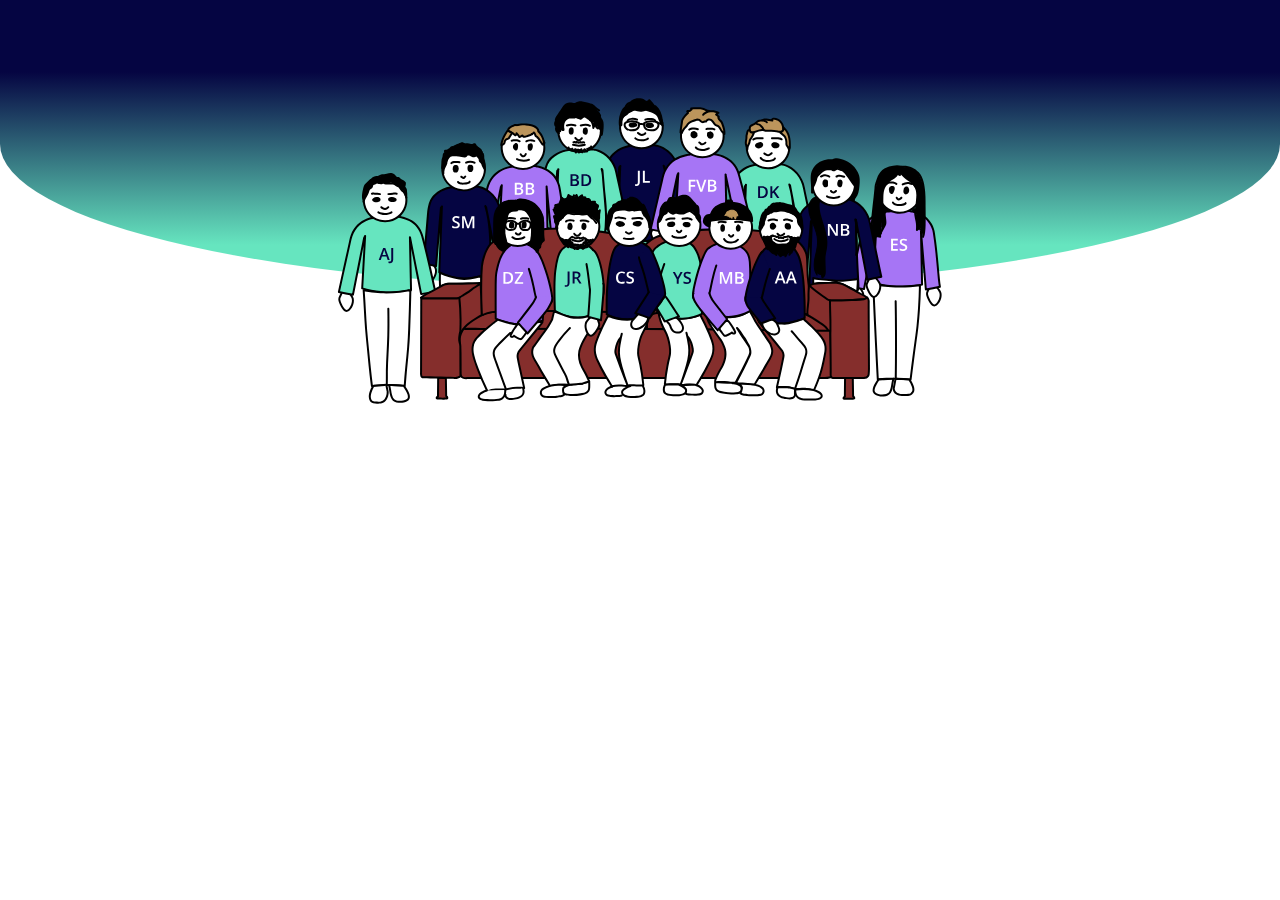
==== commit 3bbd92bb: "Banner changed" ====
--- a/banner.html
+++ b/banner.html
@@ -12,10 +12,14 @@
 <body>
 
     <main>
+
+        <section class="banner">
+
+        <!-- Bank svg -->
         <svg width="1920" height="1080" viewBox="0 0 1920 1080" fill="none" xmlns="http://www.w3.org/2000/svg">
         <g id="bank 1">
         <g id="achterkant">
-        <g id="es">
+        <g id="es" class="person">
         <g id="Group">
         <g id="Group_2">
         <path id="Vector" d="M1825.3 670.37C1827.41 675.18 1828.64 677.98 1831.24 681.46C1834.99 686.48 1838.45 691.1 1842.5 691.35C1852.35 691.97 1866.67 666.71 1860.43 651.56C1858.81 647.62 1854.93 642.15 1853.88 640.77C1851.76 638 1845.83 631.39 1844.26 629.65C1844.18 629.48 1844.14 629.38 1844.14 629.38C1844.05 629.33 1843.97 629.29 1843.88 629.24C1843.87 629.23 1843.87 629.23 1843.87 629.23C1843.87 629.23 1843.87 629.23 1843.86 629.23C1835.15 624.06 1829.27 632.83 1826.63 641.27C1824.56 645.65 1821.71 651.86 1821.44 653.07C1820.29 658 1821.92 662.66 1825.3 670.37Z" fill="white"/>
@@ -140,7 +144,7 @@
         </g>
         </g>
         </g>
-        <g id="dk">
+        <g id="dk" class="person">
         <g id="Group_48">
         <path id="Vector_29" d="M1407.92 328.35C1407.93 328.35 1407.93 328.34 1407.94 328.34C1412.57 343.66 1416.75 364.04 1419.66 391.39C1423.37 426.14 1425.5 476.43 1416.89 537.65C1403 544.62 1376.96 555.3 1343.31 554.83C1309.1 554.35 1283.29 542.58 1269.76 535.1C1272.41 466.49 1275.06 397.88 1277.71 329.27C1277.9 329.39 1278.1 329.5 1278.29 329.63L1274.75 333.33L1260.15 516.21L1223 508.2L1237 340.53C1239.13 331.49 1240.98 313.15 1251.31 300.29C1276.47 268.98 1314.7 268.06 1321.31 268.01L1379.2 267.43C1379.2 267.43 1408.43 266.95 1433.59 298.26C1443.92 311.12 1448.46 324.63 1450.59 333.67C1462.37 389.22 1474.15 444.77 1485.93 500.32C1471.87 503.2 1457.8 506.09 1443.74 508.97L1410.14 331.3L1407.94 328.36" fill="#66E5BF"/>
         <g id="Group_49">
@@ -225,7 +229,7 @@
         </g>
         </g>
         </g>
-        <g id="nb">
+        <g id="nb" class="person">
         <g id="Group_79">
         <g id="Group_80">
         <path id="Vector_49" d="M1644.11 644.85C1646.22 649.66 1647.45 652.46 1650.05 655.94C1653.8 660.96 1657.26 665.58 1661.31 665.83C1671.16 666.45 1685.48 641.19 1679.24 626.04C1677.62 622.1 1673.74 616.63 1672.69 615.25C1670.57 612.48 1664.64 605.87 1663.07 604.13C1662.99 603.96 1662.95 603.86 1662.95 603.86C1662.86 603.81 1662.78 603.77 1662.69 603.72C1662.68 603.71 1662.68 603.71 1662.68 603.71C1662.68 603.71 1662.68 603.71 1662.67 603.71C1653.96 598.54 1648.08 607.31 1645.44 615.75C1643.37 620.13 1640.52 626.34 1640.25 627.55C1639.1 632.48 1640.73 637.14 1644.11 644.85Z" fill="white"/>
@@ -329,7 +333,7 @@
         </g>
         </g>
         </g>
-        <g id="jl" >
+        <g id="jl" class="person">
         <g id="Group_117">
         <path id="Vector_74" d="M1030.92 271.94C1030.93 271.94 1030.93 271.93 1030.94 271.93C1035.57 287.25 1039.75 307.63 1042.66 334.98C1046.37 369.73 1048.5 420.02 1039.89 481.24C1026 488.21 999.96 498.89 966.31 498.42C932.1 497.94 906.29 486.17 892.76 478.69C895.41 410.08 898.06 341.47 900.71 272.86C900.9 272.98 901.1 273.09 901.29 273.22L897.75 276.92L883.15 459.8L846 451.78L860 284.11C862.13 275.07 863.98 256.73 874.31 243.87C899.47 212.56 937.7 211.64 944.31 211.59L1002.2 211.01C1002.2 211.01 1031.43 210.53 1056.59 241.84C1066.92 254.7 1071.46 268.21 1073.59 277.25C1085.37 332.8 1097.15 388.35 1108.93 443.9C1094.87 446.78 1080.8 449.67 1066.74 452.55L1033.14 274.88L1030.94 271.94" fill="#050542"/>
         <g id="Group_118">
@@ -421,7 +425,7 @@
         <path id="Vector_94" d="M914.6 115.37C912.03 117.99 909.25 120.51 906.91 123.34C904.7 126.01 903.18 129.09 902.33 132.44C901.51 135.69 901.24 139.08 901.18 142.42C901.15 143.98 901.16 145.55 901.19 147.11C901.2 147.76 901.04 148.77 901.21 149.4C901.2 149.62 901.2 149.61 901.2 149.38C901.78 148.62 902.47 148.23 903.27 148.22C903.27 148.27 903.06 147.93 903.1 147.97C902.14 146.67 900.5 146.01 899 146.89C897.72 147.64 896.95 149.69 897.92 150.99C899.3 152.85 901.32 154.65 903.84 154.06C906.27 153.49 907.21 151.19 907.22 148.92C907.25 145.25 907.07 141.6 907.44 137.95C907.77 134.69 908.62 131.42 910.41 128.65C911.46 127.02 912.9 125.68 914.25 124.3C915.79 122.74 917.33 121.17 918.86 119.61C921.55 116.85 917.31 112.61 914.6 115.37Z" fill="black"/>
         </g>
         </g>
-        <g id="fvb">
+        <g id="fvb" class="person">
         <g id="Group_151">
         <g id="Group_152">
         <path id="Vector_95" d="M997.42 489.21C999.53 494.02 1000.76 496.82 1003.36 500.3C1007.11 505.32 1010.57 509.94 1014.62 510.19C1024.47 510.81 1038.79 485.55 1032.55 470.4C1030.93 466.46 1027.05 460.99 1026 459.61C1023.88 456.84 1017.95 450.23 1016.38 448.49C1016.3 448.32 1016.26 448.22 1016.26 448.22C1016.17 448.17 1016.09 448.13 1016 448.08C1015.99 448.07 1015.99 448.07 1015.99 448.07C1015.99 448.07 1015.99 448.07 1015.98 448.07C1007.27 442.9 1001.39 451.67 998.75 460.11C996.68 464.49 993.83 470.7 993.56 471.91C992.41 476.85 994.04 481.5 997.42 489.21Z" fill="white"/>
@@ -1152,7 +1156,7 @@
         </g>
         </g>
         <g id="voorkant">
-        <g id="ys">
+        <g id="ys" class="person">
         <g id="Group_422">
         <path id="Vector_265" d="M1080.16 929.44C1080.14 929.49 1080.13 929.54 1080.11 929.59L1085.68 930.56C1084.55 930.11 1083.6 929.73 1082.74 929.4C1081.87 929.34 1081.01 929.34 1080.16 929.44Z" fill="white"/>
         <g id="Group_423">
@@ -1270,7 +1274,7 @@
         <path id="Vector_294" d="M1037.74 407.41C1037.89 408.77 1038.3 410.86 1037.4 411.89C1036.68 412.71 1034.84 413.17 1033.74 413.68C1030.31 415.27 1027.41 417.89 1025.26 420.98C1023.02 424.19 1021.99 428 1020.43 431.54C1019.14 434.46 1017.5 437.16 1014.61 438.54C1013.15 439.24 1012.76 441.33 1013.53 442.64C1014.4 444.13 1016.17 444.42 1017.63 443.72C1021.16 442.03 1023.65 438.72 1025.29 435.25C1027.05 431.53 1028.04 427.39 1030.44 424C1032.61 420.94 1035.62 419.44 1038.86 417.96C1040.85 417.04 1042.44 415.6 1043.26 413.55C1044.04 411.59 1043.97 409.47 1043.75 407.41C1043.57 405.8 1042.5 404.41 1040.75 404.41C1039.26 404.41 1037.57 405.79 1037.74 407.41Z" fill="black"/>
         </g>
         </g>
-        <g id="dz">
+        <g id="dz" class="person">
         <g id="Group_464">
         <g id="Group_465">
         <path id="Vector_295" d="M626.34 509.42C626.83 509.69 627.36 509.9 627.88 510.1C628.17 510.21 628.47 510.3 628.78 510.37C629.18 510.5 629.58 510.51 629.98 510.42C630.38 510.4 630.75 510.28 631.1 510.06C631.45 509.87 631.73 509.61 631.94 509.29C632.21 509 632.38 508.66 632.48 508.27C632.52 508 632.55 507.74 632.59 507.47C632.59 506.93 632.45 506.42 632.18 505.96C632.02 505.76 631.87 505.56 631.71 505.35C631.34 504.98 630.89 504.72 630.39 504.58C630 504.49 629.63 504.37 629.26 504.22C629.5 504.32 629.74 504.42 629.98 504.52C629.78 504.43 629.58 504.34 629.39 504.23C629.05 504.01 628.67 503.89 628.27 503.87C627.87 503.78 627.47 503.8 627.07 503.92C626.68 504.01 626.34 504.19 626.05 504.46C625.72 504.67 625.47 504.95 625.28 505.3C625.18 505.54 625.08 505.78 624.98 506.02C624.84 506.55 624.84 507.08 624.98 507.62C625.08 507.86 625.18 508.1 625.28 508.34C625.53 508.8 625.89 509.16 626.34 509.42Z" fill="black"/>
@@ -1409,7 +1413,7 @@
         </g>
         </g>
         </g>
-        <g id="jr">
+        <g id="jr" class="person">
         <g id="Group_515">
         <path id="Vector_329" d="M820.85 527.88C820.64 527.6 820.44 527.32 820.23 527.04C811.31 515.09 802.11 510.14 798.72 508.49C781.9 500.29 765.8 503.59 760.17 504.78C738.81 509.31 725.27 522.94 721.62 528.9C713 543 709.47 561.44 706 587C702.5 612.77 703 655 704.59 707C714.43 713.43 736.97 726.24 768.24 727.41C802.86 728.7 828.23 714.97 838.16 708.86C840.46 679.14 840.91 654.36 840.85 636.51" fill="#66E5BF"/>
         <g id="Group_516">
@@ -1606,7 +1610,7 @@
         <path id="Vector_374" d="M836.56 405.04C834.98 413.31 832.8 421.81 834.47 430.24C835.13 433.54 840.55 432.82 840.36 429.44C839.94 421.83 840.62 414.26 842.44 406.85C843.01 404.52 840.28 401.85 838.03 403.46C834.22 406.19 831.96 410.12 831.49 414.78C833.49 414.78 835.49 414.78 837.49 414.78C837.53 412.65 837.71 410.54 838.07 408.44C836.11 408.17 834.14 407.91 832.18 407.64C831.9 410.22 831.61 412.79 831.33 415.37C831.15 416.98 832.84 418.37 834.33 418.37C836.1 418.37 837.15 416.99 837.33 415.37C837.61 412.79 837.9 410.22 838.18 407.64C838.34 406.18 836.92 404.85 835.58 404.69C834.23 404.53 832.54 405.35 832.29 406.84C831.84 409.47 831.56 412.11 831.5 414.78C831.47 416.4 832.9 417.78 834.5 417.78C836.26 417.78 837.34 416.4 837.5 414.78C837.72 412.57 839.15 410.02 841.07 408.64C839.6 407.51 838.13 406.38 836.66 405.25C834.72 413.14 833.92 421.31 834.37 429.43C836.33 429.16 838.3 428.9 840.26 428.63C838.82 421.38 840.99 413.73 842.35 406.62C842.65 405.03 841.9 403.38 840.25 402.93C838.78 402.54 836.87 403.44 836.56 405.04Z" fill="black"/>
         </g>
         </g>
-        <g id="cs">
+        <g id="cs" class="person">
         <g id="Group_589">
         <path id="Vector_375" d="M983 515C979.96 510.92 971.56 506.44 968 504C948.73 490.78 927.06 494.57 927.06 494.57C927.06 494.57 907.28 497.04 888.1 514.98C874.23 527.96 857.26 607.17 860.27 718.45C871.65 724.04 889.51 730.96 912.22 732.61C952.14 735.51 982.39 720.32 994.78 713.14" fill="#050542"/>
         <g id="Group_590">
@@ -1727,7 +1731,7 @@
         <path id="Vector_406" d="M964.5 409C964.25 412.75 966.27 415.17 968 418.5C968.85 420.15 970.483 425 973.043 425C974.253 426.35 974.043 427.35 975.993 428.5C977.323 432.12 978.993 432.96 980.763 436.33C982.323 439.31 983.213 442.6 983.823 445.89C984.533 449.73 984.783 453.63 985.033 457.52C985.133 459.14 986.333 460.52 988.033 460.52C989.573 460.52 991.133 459.15 991.033 457.52C990.573 450.42 990.083 443.07 987.363 436.41C986.673 434.72 985.893 433.07 984.923 431.52C983.923 429.92 982.683 428.48 981.693 426.88C980.743 425.33 980.323 423.56 979.573 421.91C978.723 420.03 977.233 418.72 975.993 417.13C973.743 414.24 972.803 410.62 973.043 407C973.153 405.38 971.583 404 970.043 404C968.333 404 964.61 407.37 964.5 409Z" fill="black"/>
         </g>
         </g>
-        <g id="mb">
+        <g id="mb" class="person">
         <g id="Group_632">
         <path id="Vector_407" d="M1156.18 707.13C1157.3 715.25 1159.73 727.15 1165.68 740.28C1169.58 748.87 1174.08 755.38 1183.08 768.4C1197.84 789.75 1203.62 794.53 1209.98 809.56C1212.47 815.44 1214.41 820.04 1215.55 826.79C1218.55 844.68 1212.69 859.63 1209.38 867.78C1203.73 881.7 1198.71 884.77 1188.65 908.17C1187.45 910.97 1186.5 913.3 1185.87 914.87L1185.83 914.42C1185.57 918.78 1185.14 928.06 1185.91 935.83C1186.02 936.99 1186.28 938.73 1187.13 940.79C1188.48 944.09 1191.19 946.64 1194.24 948.34C1197.29 950.04 1200.68 950.97 1204.07 951.75C1219.38 955.28 1235.26 956.13 1250.84 954.25C1253.31 953.95 1255.81 953.58 1258.11 952.59C1260.41 951.6 1262.53 949.95 1263.63 947.65C1264.32 946.22 1264.45 944.78 1264.65 942.97C1264.79 941.71 1264.94 940.32 1264.71 938.8C1264.71 938.8 1264.27 935.9 1261.93 933.06C1256.09 925.98 1234.1 923.49 1234.1 923.49C1223.97 920.93 1193.29 920.51 1186 921.8L1246.16 923.49C1248.82 918.8 1252.7 911.86 1257.29 903.39C1264.01 890.98 1268.89 881.08 1278.38 861.79C1289.29 839.62 1291.26 835.01 1290.68 827.77C1290 819.38 1288.03 813.56 1283 806.02C1279.42 800.67 1276.42 792.98 1271 786.02C1264.36 777.48 1260.84 769.22 1251 759.02L1265.64 782.77L1286.05 812.45C1286.05 812.45 1295.33 827.77 1288.83 842.13C1282.34 856.49 1260.07 900.53 1260.07 900.53L1248.01 923.51C1248.01 923.51 1268.42 930.21 1265.63 940.74C1262.85 951.27 1261.35 954.94 1261.35 954.94C1264.73 957.34 1267.65 958.2 1269.67 958.6C1271.57 958.97 1273.52 958.94 1275.44 959.15C1277.92 959.41 1280.35 960.06 1282.82 960.44C1286.19 960.96 1289.61 960.99 1293.01 961.01C1300.25 961.06 1307.5 961.11 1314.73 960.63C1324.8 959.97 1326.89 957.11 1327.58 956.33C1330.05 953.55 1331.28 949.27 1330.56 945.54C1329.14 938.18 1320.48 934.57 1312.01 931.18C1304.75 928.27 1265.03 925.17 1249.99 924.93L1303.66 928.31C1311.67 914.97 1317.2 906.28 1321.28 899.59C1329.28 886.48 1336.47 872.85 1344.46 859.74C1351.69 847.89 1356.69 839.88 1356.61 828.35C1356.58 823.72 1355.43 819.15 1353.72 814.87L1351.36 807.11L1306 739L1289 707C1279.04 714.19 1266.01 723.35 1236.11 726.36C1196.02 730.4 1166.17 713.42 1156.18 707.13Z" fill="white"/>
         <g id="Group_633">
@@ -1822,7 +1826,7 @@
         <path id="Vector_431" d="M1168.43 453.9C1165.27 452.37 1162.82 452.29 1159.71 450.65C1157.18 449.32 1155.39 446.95 1153.68 444.66C1153.03 443.79 1152.37 442.9 1152.02 441.87C1151.7 440.96 1151.63 439.97 1151.63 439.01C1151.62 436.6 1152 434.19 1152.74 431.89C1154.3 427.06 1157.75 422.61 1162.56 420.95C1164.44 420.3 1170.02 419.19 1172 418.99L1168.43 453.9Z" fill="black"/>
         </g>
         </g>
-        <g id="aa">
+        <g id="aa" class="person">
         <g id="Group_665">
         <path id="Vector_432" d="M1313.03 734.82C1327.54 740.07 1351.17 746.59 1380.74 745.95C1413.79 745.23 1439.38 735.89 1454.02 729.25C1455.18 635.37 1445.88 566.28 1436 543.99C1433.36 538.03 1422.16 512.79 1402.08 505.7C1401.79 505.6 1401.52 505.51 1401.4 505.47C1397.26 504.08 1380.18 498.97 1362.19 505.7C1362.19 505.7 1343.06 510.21 1331 525.99C1329.41 528.07 1325.46 530.13 1324 532.99" fill="#050542"/>
         <g id="Group_666">
@@ -2019,7 +2023,11 @@
         </g>
         </g>
         </svg>
+
+        </section>
+
     </main>
-        
+
+<script src="scripts/script.js"></script>
 </body>
 </html>--- a/styles/style.css
+++ b/styles/style.css
@@ -5,14 +5,31 @@
 }
 
 /* Main */
-main {
-    display: flex;
-    justify-content: center;
-}
-
 main svg {
     width: 50%;
     height: auto;
+    z-index: 999;
+    position: relative;
+    top: 75px;
+    z-index: 999;
+}
+
+.banner {
+    display: flex;
+    justify-content: center;
+    position: relative;
+}
+
+.banner:before {
+    content: '';
+    position: absolute;
+    top: 0;
+    left: 0;
+    width: 100vw;
+    height: 80%;
+    background: rgb(102,229,191);
+    background: linear-gradient(0deg, rgba(102,229,191,1) 15%, rgba(5,5,66,1) 75%);
+    border-radius: 0 0 60% 60% / 0 0 60% 60%;
 }
 
 .person {
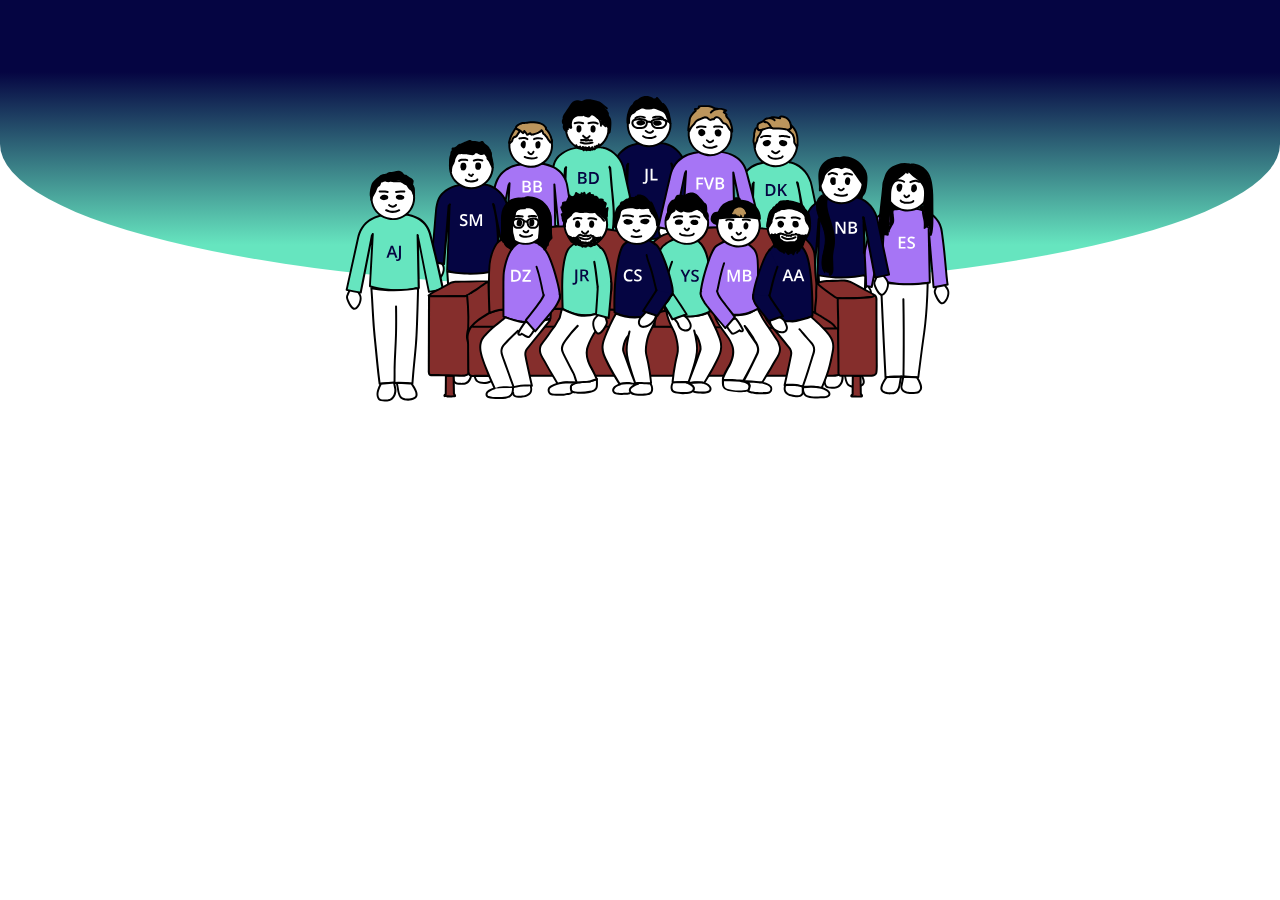
==== commit 73e51f10: "Banner changed" ====
--- a/banner.html
+++ b/banner.html
@@ -13,2019 +13,2052 @@
 
     <main>
 
-        <section class="banner">
-
+        <section class="hero">
         <!-- Bank svg -->
         <svg width="1920" height="1080" viewBox="0 0 1920 1080" fill="none" xmlns="http://www.w3.org/2000/svg">
-        <g id="bank 1">
-        <g id="achterkant">
-        <g id="es" class="person">
-        <g id="Group">
-        <g id="Group_2">
-        <path id="Vector" d="M1825.3 670.37C1827.41 675.18 1828.64 677.98 1831.24 681.46C1834.99 686.48 1838.45 691.1 1842.5 691.35C1852.35 691.97 1866.67 666.71 1860.43 651.56C1858.81 647.62 1854.93 642.15 1853.88 640.77C1851.76 638 1845.83 631.39 1844.26 629.65C1844.18 629.48 1844.14 629.38 1844.14 629.38C1844.05 629.33 1843.97 629.29 1843.88 629.24C1843.87 629.23 1843.87 629.23 1843.87 629.23C1843.87 629.23 1843.87 629.23 1843.86 629.23C1835.15 624.06 1829.27 632.83 1826.63 641.27C1824.56 645.65 1821.71 651.86 1821.44 653.07C1820.29 658 1821.92 662.66 1825.3 670.37Z" fill="white"/>
-        </g>
-        <g id="Group_3">
-        <path id="Vector_2" d="M1822.71 671.88C1824.55 676.08 1826.46 680.05 1829.22 683.73C1832.14 687.62 1835.32 692.32 1840.17 693.93C1846.5 696.04 1852.31 690.36 1855.79 685.82C1860.2 680.06 1863.31 672.91 1864.44 665.74C1865.04 661.92 1865.16 658.09 1864.39 654.28C1863.6 650.38 1861.58 646.84 1859.44 643.53C1857.48 640.48 1855.28 637.66 1852.92 634.91C1851.54 633.3 1850.13 631.71 1848.72 630.12C1848.17 629.5 1847.62 628.88 1847.06 628.26C1846.89 628.07 1846.67 627.88 1846.53 627.67C1846.33 627.39 1846.87 628.17 1846.74 627.85C1846.63 627.58 1845.12 626.11 1846 627.08C1845.09 626.08 1843.49 625.99 1842.36 626.61C1842.36 626.61 1842.36 626.61 1842.35 626.61C1843.36 626.61 1844.37 626.61 1845.38 626.61C1841.54 624.41 1837.06 623.93 1833.16 626.26C1829.64 628.36 1827.21 632.04 1825.56 635.71C1824.68 637.66 1824.1 639.61 1823.26 641.4C1822.32 643.41 1821.39 645.43 1820.49 647.46C1819.08 650.66 1817.89 653.54 1818.1 657.12C1818.41 662.33 1820.66 667.19 1822.71 671.88C1823.36 673.36 1825.53 673.71 1826.81 672.96C1828.34 672.06 1828.54 670.35 1827.89 668.86C1827.01 666.85 1826.15 664.83 1825.43 662.76C1824.91 661.25 1824.32 659.21 1824.16 657.94C1824.12 657.64 1824.06 656.58 1824.07 655.96C1824.08 655.57 1824.11 655.18 1824.14 654.8C1824.13 654.93 1824.04 655.33 1824.15 654.73C1824.19 654.49 1824.23 654.24 1824.29 654C1824.39 653.6 1824.52 653.22 1824.67 652.83C1824.79 652.53 1824.91 652.23 1825.03 651.93C1824.84 652.39 1825.23 651.45 1825.31 651.27C1826.92 647.57 1828.74 643.97 1830.14 640.19C1831.26 637.16 1832.91 634.01 1835.42 631.94C1835.1 632.2 1835.49 631.89 1835.54 631.85C1835.74 631.71 1835.95 631.57 1836.16 631.44C1836.29 631.36 1837.33 630.87 1836.89 631.04C1837.3 630.88 1837.72 630.78 1838.14 630.69C1838.62 630.59 1837.72 630.71 1838.21 630.68C1838.46 630.67 1838.71 630.65 1838.96 630.66C1839.16 630.66 1839.37 630.67 1839.57 630.7C1839.23 630.66 1839.57 630.71 1839.71 630.74C1840.11 630.83 1840.7 630.99 1840.98 631.1C1842.39 631.66 1843.68 632.71 1845.36 631.79C1844.15 631.63 1842.94 631.48 1841.72 631.32C1841.95 631.57 1842.3 631.78 1842.6 631.95C1842.24 631.59 1841.88 631.23 1841.52 630.87C1842 631.96 1843.19 632.95 1843.98 633.84C1845.08 635.07 1846.17 636.31 1847.26 637.55C1848.38 638.83 1849.49 640.11 1850.57 641.42C1850.76 641.65 1850.95 641.88 1851.13 642.11C1851.42 642.47 1851.55 642.66 1851.31 642.33C1851.65 642.79 1851.99 643.25 1852.32 643.72C1853.33 645.15 1854.29 646.6 1855.2 648.09C1855.71 648.92 1856.2 649.77 1856.66 650.63C1856.88 651.04 1857.09 651.46 1857.3 651.88C1857.54 652.37 1857.52 652.33 1857.64 652.62C1857.92 653.32 1858.15 654.04 1858.34 654.77C1858.44 655.14 1858.52 655.51 1858.6 655.89C1858.64 656.08 1858.67 656.27 1858.71 656.46C1858.72 656.53 1858.84 657.28 1858.79 656.92C1858.76 656.71 1858.85 657.51 1858.87 657.69C1858.9 658.08 1858.93 658.48 1858.94 658.87C1858.97 659.72 1858.97 660.58 1858.92 661.43C1858.83 663.31 1858.71 664.12 1858.32 666.01C1857.97 667.67 1857.52 669.3 1856.98 670.9C1856.39 672.65 1855.99 673.64 1855.26 675.16C1854.56 676.64 1853.78 678.08 1852.92 679.47C1852.51 680.14 1852.08 680.79 1851.63 681.43C1851.41 681.74 1851.19 682.05 1850.96 682.36C1850.91 682.43 1850.61 682.81 1850.92 682.42C1850.78 682.6 1850.63 682.78 1850.49 682.96C1849.61 684.03 1848.67 685.04 1847.64 685.96C1847.4 686.17 1847.15 686.37 1846.91 686.58C1846.58 686.86 1847.31 686.29 1846.97 686.54C1846.85 686.63 1846.73 686.72 1846.6 686.81C1846.1 687.16 1845.59 687.48 1845.05 687.77C1844.81 687.89 1844.57 688.01 1844.33 688.12C1844.83 687.89 1844.61 688.02 1844.24 688.13C1844 688.2 1843.77 688.26 1843.53 688.33C1843.42 688.36 1843.27 688.35 1843.18 688.4C1842.9 688.55 1843.87 688.38 1843.37 688.37C1843.11 688.36 1842.86 688.39 1842.6 688.38C1842.27 688.37 1843.03 688.47 1842.54 688.38C1842.28 688.33 1842.03 688.26 1841.78 688.18C1841.18 687.98 1841.49 688.06 1841.6 688.11C1841.35 687.99 1841.1 687.85 1840.87 687.7C1840.45 687.44 1840.2 687.26 1839.89 687C1838.01 685.42 1836.47 683.43 1834.99 681.49C1833.54 679.58 1832.16 677.66 1831.02 675.54C1829.86 673.38 1828.89 671.12 1827.91 668.87C1827.26 667.39 1825.09 667.04 1823.81 667.79C1822.26 668.67 1822.06 670.39 1822.71 671.88Z" fill="black"/>
-        </g>
-        </g>
-        <g id="Group_4">
-        <g id="Group_5">
-        <path id="Vector_3" d="M1593.11 670.85C1595.22 675.66 1596.45 678.46 1599.05 681.94C1602.8 686.96 1606.26 691.58 1610.31 691.83C1620.16 692.45 1634.48 667.19 1628.24 652.04C1626.62 648.1 1622.74 642.63 1621.69 641.25C1619.57 638.48 1613.64 631.87 1612.07 630.13C1611.99 629.96 1611.95 629.86 1611.95 629.86C1611.86 629.81 1611.78 629.77 1611.69 629.72C1611.68 629.71 1611.68 629.71 1611.68 629.71C1611.68 629.71 1611.68 629.71 1611.67 629.71C1602.96 624.54 1597.08 633.31 1594.44 641.75C1592.37 646.13 1589.52 652.34 1589.25 653.55C1588.1 658.48 1589.73 663.14 1593.11 670.85Z" fill="white"/>
-        </g>
-        <g id="Group_6">
-        <path id="Vector_4" d="M1590.52 672.36C1592.36 676.56 1594.27 680.53 1597.03 684.21C1599.95 688.1 1603.13 692.8 1607.98 694.41C1614.31 696.52 1620.12 690.84 1623.6 686.3C1628.01 680.54 1631.11 673.39 1632.25 666.22C1632.85 662.4 1632.97 658.57 1632.2 654.76C1631.41 650.86 1629.39 647.32 1627.25 644.01C1625.29 640.96 1623.09 638.14 1620.73 635.39C1619.35 633.78 1617.94 632.19 1616.53 630.6C1615.98 629.98 1615.43 629.36 1614.87 628.74C1614.7 628.55 1614.48 628.36 1614.34 628.15C1614.14 627.87 1614.68 628.65 1614.55 628.33C1614.44 628.06 1612.93 626.59 1613.81 627.56C1612.9 626.56 1611.3 626.47 1610.17 627.09C1610.17 627.09 1610.17 627.09 1610.16 627.09C1611.17 627.09 1612.18 627.09 1613.19 627.09C1609.35 624.89 1604.87 624.41 1600.97 626.74C1597.45 628.84 1595.02 632.52 1593.37 636.19C1592.49 638.14 1591.91 640.09 1591.07 641.88C1590.13 643.89 1589.2 645.91 1588.3 647.94C1586.89 651.14 1585.7 654.02 1585.91 657.6C1586.22 662.81 1588.47 667.67 1590.52 672.36C1591.17 673.84 1593.34 674.19 1594.62 673.44C1596.15 672.54 1596.35 670.83 1595.7 669.34C1594.82 667.33 1593.96 665.31 1593.24 663.24C1592.72 661.73 1592.13 659.69 1591.97 658.42C1591.93 658.12 1591.87 657.06 1591.88 656.44C1591.89 656.05 1591.92 655.66 1591.95 655.28C1591.94 655.41 1591.85 655.81 1591.96 655.21C1592 654.97 1592.04 654.72 1592.1 654.48C1592.2 654.08 1592.33 653.7 1592.48 653.31C1592.6 653.01 1592.72 652.71 1592.84 652.41C1592.65 652.87 1593.04 651.93 1593.12 651.75C1594.73 648.05 1596.55 644.45 1597.95 640.67C1599.07 637.64 1600.72 634.49 1603.23 632.42C1602.91 632.68 1603.3 632.37 1603.35 632.33C1603.55 632.19 1603.76 632.05 1603.97 631.92C1604.1 631.84 1605.14 631.35 1604.7 631.52C1605.11 631.36 1605.53 631.26 1605.95 631.17C1606.43 631.07 1605.53 631.19 1606.02 631.16C1606.27 631.15 1606.52 631.13 1606.77 631.14C1606.97 631.14 1607.18 631.15 1607.38 631.18C1607.05 631.14 1607.38 631.19 1607.52 631.22C1607.92 631.31 1608.51 631.47 1608.79 631.58C1610.2 632.14 1611.49 633.19 1613.17 632.27C1611.96 632.11 1610.75 631.96 1609.53 631.8C1609.76 632.05 1610.11 632.26 1610.41 632.43C1610.05 632.07 1609.69 631.71 1609.33 631.35C1609.81 632.44 1611 633.43 1611.79 634.32C1612.89 635.55 1613.98 636.79 1615.07 638.03C1616.19 639.31 1617.3 640.59 1618.38 641.9C1618.57 642.13 1618.76 642.36 1618.94 642.59C1619.23 642.95 1619.36 643.14 1619.12 642.81C1619.46 643.27 1619.8 643.73 1620.13 644.2C1621.14 645.63 1622.1 647.08 1623.01 648.57C1623.52 649.4 1624.01 650.25 1624.47 651.11C1624.69 651.52 1624.9 651.94 1625.11 652.36C1625.35 652.85 1625.33 652.81 1625.45 653.1C1625.73 653.8 1625.96 654.52 1626.15 655.25C1626.25 655.62 1626.33 655.99 1626.41 656.37C1626.45 656.56 1626.48 656.75 1626.52 656.94C1626.53 657.01 1626.65 657.76 1626.6 657.4C1626.57 657.19 1626.66 657.99 1626.68 658.17C1626.71 658.56 1626.74 658.96 1626.75 659.35C1626.78 660.2 1626.78 661.06 1626.73 661.91C1626.64 663.79 1626.52 664.6 1626.13 666.49C1625.78 668.15 1625.33 669.78 1624.79 671.38C1624.2 673.13 1623.8 674.12 1623.07 675.64C1622.37 677.12 1621.59 678.56 1620.73 679.95C1620.32 680.62 1619.89 681.27 1619.44 681.91C1619.22 682.22 1619 682.53 1618.77 682.84C1618.72 682.91 1618.42 683.29 1618.73 682.9C1618.59 683.08 1618.44 683.26 1618.3 683.44C1617.42 684.51 1616.48 685.52 1615.45 686.44C1615.21 686.65 1614.96 686.85 1614.72 687.06C1614.39 687.34 1615.12 686.77 1614.78 687.02C1614.66 687.11 1614.54 687.2 1614.41 687.29C1613.91 687.64 1613.4 687.96 1612.86 688.25C1612.62 688.37 1612.38 688.49 1612.14 688.6C1612.64 688.37 1612.42 688.5 1612.05 688.61C1611.81 688.68 1611.58 688.74 1611.34 688.81C1611.23 688.84 1611.08 688.83 1610.99 688.88C1610.71 689.03 1611.68 688.86 1611.18 688.85C1610.92 688.84 1610.67 688.87 1610.41 688.86C1610.08 688.85 1610.84 688.95 1610.35 688.86C1610.09 688.81 1609.84 688.74 1609.59 688.66C1608.99 688.46 1609.3 688.54 1609.41 688.59C1609.16 688.47 1608.91 688.33 1608.68 688.18C1608.26 687.92 1608.01 687.74 1607.7 687.48C1605.82 685.9 1604.28 683.91 1602.8 681.97C1601.35 680.06 1599.97 678.14 1598.83 676.02C1597.67 673.86 1596.7 671.6 1595.72 669.35C1595.07 667.87 1592.9 667.52 1591.62 668.27C1590.07 669.15 1589.87 670.87 1590.52 672.36Z" fill="black"/>
-        </g>
-        </g>
-        <g id="Group_7">
-        <path id="Vector_5" d="M1756.41 407.04C1772.68 408.01 1802.8 412.39 1823.14 435.04C1835.05 448.29 1839.77 462.45 1841.14 471.04C1851.99 539 1855.51 615.17 1859.74 635.06C1845.68 637.83 1831.61 640.6 1817.55 643.37L1802.95 469.77C1804.05 522.79 1805.14 575.8 1806.24 628.82C1788.62 632.55 1766.27 635.63 1740.38 635.31C1707.4 634.91 1679.83 629.13 1659.68 623.25C1662.62 570.85 1665.57 518.45 1668.51 466.05L1665.58 471.76L1631.98 642.36C1617.92 639.59 1603.85 636.82 1589.79 634.05C1601.57 580.71 1613.35 527.37 1625.13 474.03C1627.26 465.35 1631.8 452.38 1642.13 440.03C1667.29 409.97 1705.52 409.08 1712.13 409.03L1756.41 407.04Z" fill="#A675F5"/>
-        <g id="Group_8">
-        <path id="Vector_6" d="M1756.41 410.04C1759.58 410.23 1762.73 410.51 1765.88 410.91C1766.52 410.99 1766.98 411.05 1768.05 411.21C1768.98 411.35 1769.9 411.5 1770.82 411.66C1772.76 411.99 1774.69 412.37 1776.61 412.8C1785.1 414.69 1793.33 417.5 1800.97 421.59C1818.3 430.86 1831.83 447.01 1837 466.09C1838.15 470.32 1838.71 474.68 1839.36 479C1840.22 484.68 1841.03 490.36 1841.78 496.05C1843.31 507.55 1844.67 519.07 1845.92 530.6C1848.15 551.22 1849.99 571.87 1851.87 592.52C1853.1 606.02 1854.03 619.67 1856.31 633.05C1856.47 633.99 1856.64 634.92 1856.84 635.85C1857.54 634.62 1858.24 633.39 1858.94 632.16C1844.88 634.93 1830.81 637.7 1816.75 640.47C1818.02 641.43 1819.28 642.4 1820.55 643.36C1820.06 637.59 1819.58 631.81 1819.09 626.04C1817.92 612.18 1816.76 598.32 1815.59 584.46C1814.19 567.75 1812.78 551.05 1811.38 534.34C1810.17 519.91 1808.95 505.48 1807.74 491.05C1807.15 484.05 1806.64 477.04 1805.97 470.05C1805.96 469.95 1805.95 469.86 1805.95 469.76C1805.81 468.15 1804.67 466.76 1802.95 466.76C1801.35 466.76 1799.92 468.13 1799.95 469.76C1800.38 490.43 1800.8 511.1 1801.23 531.76C1801.66 552.43 1802.08 573.1 1802.51 593.76C1802.75 605.44 1802.99 617.12 1803.23 628.81C1803.96 627.85 1804.7 626.88 1805.43 625.92C1786.79 629.85 1767.8 631.99 1748.75 632.29C1728.16 632.61 1707.55 630.82 1687.33 626.88C1678.28 625.12 1669.31 622.93 1660.46 620.35C1661.19 621.31 1661.93 622.28 1662.66 623.24C1663.81 602.78 1664.96 582.33 1666.11 561.87C1667.26 541.41 1668.41 520.96 1669.56 500.5C1670.21 489.02 1670.85 477.53 1671.5 466.05C1671.67 463.11 1667.25 461.92 1665.91 464.54C1665.15 466.02 1664.39 467.5 1663.63 468.98C1663.29 469.64 1662.86 470.33 1662.66 471.05C1662.49 471.66 1662.41 472.3 1662.29 472.92C1661.61 476.38 1660.93 479.83 1660.25 483.29C1657.64 496.55 1655.03 509.81 1652.42 523.07C1649.08 540.05 1645.73 557.04 1642.39 574.02C1639.43 589.05 1636.47 604.07 1633.51 619.1C1632.52 624.1 1631.54 629.11 1630.55 634.11C1630.08 636.48 1629.47 638.87 1629.14 641.26C1629.13 641.36 1629.1 641.47 1629.08 641.57C1630.31 640.87 1631.54 640.17 1632.77 639.47C1618.71 636.7 1604.64 633.93 1590.58 631.16C1591.28 632.39 1591.98 633.62 1592.68 634.85C1599.58 603.62 1606.47 572.39 1613.37 541.16C1616.82 525.54 1620.27 509.93 1623.72 494.31C1626.47 481.86 1628.53 469.15 1634.24 457.63C1639.9 446.22 1648.24 436.19 1658.63 428.79C1667.13 422.74 1676.29 418.57 1686.23 415.79C1690.23 414.67 1694.29 413.8 1698.39 413.15C1698.83 413.08 1699.28 413.01 1699.72 412.95C1699.92 412.92 1700.11 412.89 1700.31 412.87C1700.79 412.8 1699.57 412.96 1700.32 412.87C1701.2 412.76 1702.07 412.65 1702.95 412.56C1704.33 412.42 1705.72 412.3 1707.11 412.21C1710.23 412.01 1713.37 411.98 1716.49 411.84C1729.46 411.25 1742.43 410.67 1755.4 410.08C1755.75 410.07 1756.08 410.06 1756.41 410.04C1758.03 409.97 1759.41 408.71 1759.41 407.04C1759.41 405.47 1758.04 403.97 1756.41 404.04C1744.32 404.59 1732.24 405.13 1720.15 405.68C1716.7 405.84 1713.26 405.97 1709.81 406.09C1703.29 406.31 1696.76 407.18 1690.39 408.58C1667.87 413.52 1647.41 426.02 1634.45 445.33C1630.76 450.83 1627.79 456.77 1625.45 462.96C1623.33 468.54 1622.03 474.27 1620.75 480.09C1617.3 495.71 1613.85 511.32 1610.4 526.94C1603.43 558.52 1596.45 590.1 1589.48 621.69C1588.63 625.55 1587.78 629.41 1586.92 633.27C1586.59 634.76 1587.36 636.63 1589.02 636.96C1603.08 639.73 1617.15 642.5 1631.21 645.27C1632.71 645.56 1634.57 644.86 1634.9 643.17C1636.09 637.11 1637.29 631.05 1638.48 624.98C1641.31 610.63 1644.13 596.27 1646.96 581.92C1650.31 564.91 1653.66 547.9 1657.01 530.9C1659.78 516.85 1662.54 502.8 1665.31 488.75C1666.12 484.65 1666.92 480.56 1667.73 476.46C1667.94 475.42 1668.14 474.38 1668.35 473.34C1668.39 473.14 1668.5 472.87 1668.48 472.66C1668.48 472.64 1668.51 472.59 1668.5 472.57C1668.61 472.85 1668 473.62 1668.35 472.98C1668.57 472.59 1668.75 472.19 1668.96 471.8C1669.68 470.39 1670.41 468.98 1671.13 467.57C1669.27 467.07 1667.4 466.56 1665.54 466.06C1664.39 486.52 1663.24 506.97 1662.09 527.43C1660.94 547.89 1659.79 568.34 1658.64 588.8C1657.99 600.28 1657.35 611.77 1656.7 623.25C1656.63 624.57 1657.69 625.79 1658.9 626.14C1676.19 631.18 1693.9 634.65 1711.8 636.59C1733.34 638.92 1755.12 638.9 1776.65 636.55C1786.85 635.43 1797 633.82 1807.05 631.71C1808.31 631.45 1809.28 630.07 1809.25 628.82C1808.82 608.15 1808.4 587.48 1807.97 566.82C1807.54 546.15 1807.12 525.48 1806.69 504.82C1806.45 493.14 1806.21 481.46 1805.97 469.77C1803.97 469.77 1801.97 469.77 1799.97 469.77C1800.46 475.54 1800.94 481.32 1801.43 487.09C1802.6 500.95 1803.76 514.81 1804.93 528.67C1806.33 545.38 1807.74 562.08 1809.14 578.79C1810.35 593.22 1811.57 607.65 1812.78 622.08C1813.37 629.08 1813.88 636.09 1814.55 643.08C1814.56 643.18 1814.57 643.27 1814.57 643.37C1814.74 645.41 1816.34 646.66 1818.37 646.26C1832.43 643.49 1846.5 640.72 1860.56 637.95C1862.22 637.62 1862.97 635.75 1862.66 634.26C1862.22 632.18 1861.89 630.08 1861.59 627.98C1861.55 627.67 1861.5 627.36 1861.46 627.05C1861.42 626.77 1861.33 626.09 1861.42 626.77C1861.32 626.01 1861.22 625.26 1861.13 624.5C1860.94 623.01 1860.77 621.52 1860.6 620.02C1859.74 612.44 1859.04 604.85 1858.34 597.25C1856.47 576.9 1854.69 556.55 1852.55 536.23C1851.33 524.6 1850 512.97 1848.51 501.37C1847.74 495.38 1846.93 489.4 1846.06 483.42C1845.31 478.24 1844.69 472.99 1843.62 467.86C1839.48 448.05 1826.26 430.27 1809.31 419.49C1794.85 410.3 1777.84 405.89 1760.91 404.37C1759.42 404.24 1757.93 404.13 1756.43 404.04C1754.81 403.94 1753.43 405.49 1753.43 407.04C1753.41 408.75 1754.79 409.95 1756.41 410.04Z" fill="black"/>
-        </g>
-        </g>
-        <g id="Group_9">
-        <path id="Vector_7" d="M1799.93 630.93C1798.48 699.61 1793.69 747.52 1789.36 779.35C1788.4 786.44 1786.3 801.24 1782.99 826C1778.01 863.26 1774.21 893.7 1771.75 913.85C1765.04 913.36 1755.1 912.67 1742.99 911.99C1737.05 911.66 1728.65 911.22 1724.44 911.06C1713.65 910.65 1696.88 910.8 1673.42 913.84C1670.8 864.57 1668.32 815.28 1665.99 765.99C1663.82 720.04 1661.77 674.09 1659.85 628.14C1661.71 628.45 1663.56 628.76 1665.42 629.07C1684.4 631.99 1706.2 634.19 1730.35 634.64C1756.35 635.12 1779.75 633.47 1799.93 630.93Z" fill="white"/>
-        <g id="Group_10">
-        <path id="Vector_8" d="M1796.93 630.93C1796.44 653.75 1795.55 676.57 1794.11 699.35C1793 716.89 1791.56 734.41 1789.69 751.89C1788.94 758.87 1788.13 765.84 1787.23 772.8C1787.04 774.32 1786.84 775.83 1786.63 777.34C1786.62 777.43 1786.54 777.99 1786.59 777.61C1786.65 777.16 1786.53 778.03 1786.54 778.01C1786.5 778.3 1786.46 778.58 1786.42 778.87C1786.35 779.37 1786.28 779.88 1786.21 780.38C1785.85 783.01 1785.48 785.65 1785.12 788.28C1782.24 809.11 1779.43 829.95 1776.71 850.81C1774.21 870.01 1771.77 889.21 1769.41 908.42C1769.19 910.23 1768.97 912.03 1768.75 913.84C1769.75 912.84 1770.75 911.84 1771.75 910.84C1758.13 909.84 1744.5 909.02 1730.86 908.35C1720.25 907.83 1709.67 907.77 1699.06 908.39C1690.49 908.89 1681.94 909.74 1673.42 910.84C1674.42 911.84 1675.42 912.84 1676.42 913.84C1674.44 876.69 1672.55 839.54 1670.74 802.39C1668.93 765.2 1667.2 728 1665.55 690.8C1664.63 669.91 1663.73 649.03 1662.86 628.14C1661.59 629.1 1660.33 630.07 1659.06 631.03C1676.99 634.02 1695.07 636.04 1713.23 637.01C1732.58 638.05 1751.99 637.93 1771.33 636.65C1780.89 636.02 1790.42 635.1 1799.92 633.91C1801.53 633.71 1802.92 632.68 1802.92 630.91C1802.92 629.45 1801.54 627.71 1799.92 627.91C1782.52 630.09 1765 631.34 1747.47 631.63C1728.18 631.95 1708.87 631.13 1689.67 629.16C1679.95 628.16 1670.29 626.84 1660.65 625.23C1658.83 624.93 1656.76 626 1656.85 628.12C1658.4 665.34 1660.04 702.55 1661.76 739.77C1663.48 776.94 1665.28 814.11 1667.16 851.28C1668.22 872.13 1669.3 892.98 1670.41 913.82C1670.49 915.28 1671.73 917.04 1673.41 916.82C1687.02 915.06 1700.72 913.93 1714.45 913.87C1726.24 913.82 1738.05 914.65 1749.82 915.36C1757.13 915.8 1764.43 916.28 1771.74 916.82C1773.5 916.95 1774.56 915.33 1774.74 913.82C1776.96 895.66 1779.25 877.5 1781.59 859.35C1784.39 837.7 1787.28 816.07 1790.26 794.44C1791.96 782.11 1793.66 769.79 1795.06 757.42C1796.95 740.58 1798.43 723.68 1799.6 706.77C1801.12 684.68 1802.11 662.56 1802.69 640.43C1802.77 637.25 1802.85 634.07 1802.92 630.89C1803.01 627.07 1797.01 627.07 1796.93 630.93Z" fill="black"/>
-        </g>
-        </g>
-        <g id="Group_11">
-        <g id="Group_12">
-        <path id="Vector_9" d="M1724 679C1724.51 709.18 1724.84 739.36 1724.97 769.54C1725.11 799.85 1725.05 830.16 1724.81 860.46C1724.67 877.33 1724.48 894.2 1724.23 911.07C1724.17 914.93 1730.17 914.93 1730.23 911.07C1730.68 881.09 1730.94 851.12 1731.02 821.14C1731.1 790.74 1730.99 760.35 1730.68 729.95C1730.51 712.97 1730.28 695.98 1729.99 679C1729.93 675.14 1723.93 675.13 1724 679Z" fill="black"/>
-        </g>
-        </g>
-        <g id="Group_13">
-        <g id="Group_14">
-        <path id="Vector_10" d="M1718.1 940.75C1718.03 947.93 1721.73 954.13 1727.73 957.92C1732.99 961.24 1739.33 962.8 1745.47 963.2C1749.59 963.47 1753.75 963.33 1757.87 963.16C1762.21 962.98 1766.6 962.59 1770.83 961.54C1772.71 961.07 1774.65 960.32 1775.95 958.83C1776.51 958.18 1776.9 957.42 1777.43 956.75C1778.04 955.98 1778.87 955.4 1779.52 954.66C1781.95 951.92 1783.07 948.46 1783.23 944.84C1783.56 937.41 1780.29 929.78 1777.08 923.25C1775.35 919.72 1773.35 916.33 1771.1 913.11C1770.13 911.73 1769.36 910.5 1767.53 910.35C1767.32 910.33 1767.11 910.33 1766.91 910.32C1760.08 909.96 1753.25 909.6 1746.41 909.23C1739.98 908.89 1733.51 908.32 1727.07 908.21C1726.95 908.21 1726.83 908.2 1726.71 908.19C1725.49 908.13 1724.05 909.16 1723.82 910.39C1721.95 920.24 1720.08 930.1 1718.21 939.95C1717.91 941.54 1718.65 943.19 1720.31 943.64C1721.78 944.04 1723.7 943.14 1724 941.54C1725.87 931.69 1727.74 921.83 1729.61 911.98C1728.65 912.71 1727.68 913.45 1726.72 914.18C1738.67 914.81 1750.61 915.44 1762.56 916.08C1764.24 916.17 1765.92 916.26 1767.61 916.35C1766.75 915.85 1765.88 915.36 1765.02 914.86C1769.53 921.08 1773.14 927.93 1775.56 935.22C1776.58 938.29 1777.32 941.28 1777.25 944.46C1777.22 945.81 1777 947.22 1776.54 948.34C1775.9 949.89 1774.97 950.71 1773.79 951.87C1772.71 952.93 1772.05 954.74 1770.68 955.32C1769.16 955.97 1767.15 956.22 1765.46 956.49C1761.38 957.14 1757.2 957.2 1753.08 957.28C1749.23 957.36 1745.29 957.41 1741.49 956.72C1739.92 956.43 1738.38 956.02 1736.86 955.52C1736.39 955.36 1735.93 955.2 1735.47 955.03C1735.24 954.94 1735 954.86 1734.77 954.76C1734.65 954.71 1734.53 954.66 1734.41 954.62C1733.96 954.44 1735.05 954.92 1734.26 954.56C1731.45 953.29 1729.23 951.95 1727.29 949.8C1725.15 947.42 1724.06 944.01 1724.1 940.73C1724.14 936.89 1718.14 936.89 1718.1 940.75Z" fill="black"/>
-        </g>
-        </g>
-        <g id="Group_15">
-        <g id="Group_16">
-        <path id="Vector_11" d="M1717.33 910.39C1716.17 915.29 1715.14 920.23 1714.28 925.2C1713.52 929.58 1713.04 934.03 1712.04 938.37C1711.1 942.43 1709.66 946.63 1707.63 950.13C1706.68 951.78 1705.65 953 1703.96 954.28C1702.14 955.66 1700.21 956.52 1698.11 957.15C1694.2 958.32 1690.6 958.45 1686.41 958.48C1682.47 958.51 1678.79 958.1 1675.01 956.94C1674.28 956.72 1673.55 956.47 1672.83 956.21C1672.45 956.07 1672.08 955.93 1671.71 955.77C1672.19 955.97 1671.74 955.78 1671.66 955.74C1671.4 955.62 1671.14 955.5 1670.88 955.38C1669.14 954.53 1667.67 953.6 1666.55 952.52C1665.18 951.21 1664.4 950.03 1663.97 948.24C1663.8 947.54 1663.78 946.59 1663.86 945.52C1663.94 944.43 1664.12 943.36 1664.31 942.24C1665.12 937.51 1666.98 933.92 1669.3 929.72C1672.18 924.49 1675.38 919.44 1678.83 914.58C1677.97 915.08 1677.1 915.57 1676.24 916.07C1681.2 915.86 1686.17 915.65 1691.13 915.44C1699 915.11 1706.87 914.77 1714.74 914.44C1716.57 914.36 1718.4 914.29 1720.22 914.21C1721.84 914.14 1723.22 912.88 1723.22 911.21C1723.22 909.64 1721.85 908.14 1720.22 908.21C1712.76 908.53 1705.31 908.84 1697.85 909.16C1692.83 909.37 1687.8 909.59 1682.78 909.8C1681.15 909.87 1679.52 909.94 1677.9 910.01C1676.72 910.06 1675.4 909.97 1674.42 910.72C1673.36 911.54 1672.59 913.05 1671.84 914.15C1671.11 915.22 1670.39 916.3 1669.69 917.39C1668.44 919.32 1667.24 921.28 1666.07 923.26C1663.91 926.96 1661.84 930.73 1660.23 934.71C1658.86 938.1 1658.18 941.73 1657.87 945.36C1657.52 949.48 1659.03 953.38 1661.88 956.35C1666.6 961.28 1674.26 963.58 1680.87 964.3C1684.31 964.68 1687.88 964.58 1691.33 964.34C1695.53 964.05 1699.63 963.26 1703.48 961.52C1707.23 959.82 1710.54 956.99 1712.67 953.45C1714.73 950.03 1716.18 945.94 1717.29 942.11C1718.29 938.67 1718.75 935.11 1719.3 931.59C1719.94 927.48 1720.67 923.39 1721.51 919.31C1722.01 916.87 1722.56 914.44 1723.13 912.01C1724 908.23 1718.22 906.63 1717.33 910.39Z" fill="black"/>
-        </g>
-        </g>
-        <g id="Group_17">
-        <path id="ES" d="M1733.44 527.208H1713.25V491.515H1733.44V496.446H1719.08V506.163H1732.53V511.046H1719.08V522.252H1733.44V527.208ZM1761.76 517.516C1761.76 520.689 1760.61 523.18 1758.31 524.986C1756.02 526.793 1752.85 527.696 1748.82 527.696C1744.78 527.696 1741.48 527.07 1738.9 525.816V520.299C1740.53 521.064 1742.26 521.666 1744.08 522.105C1745.92 522.545 1747.63 522.765 1749.21 522.765C1751.52 522.765 1753.22 522.325 1754.31 521.446C1755.42 520.567 1755.97 519.387 1755.97 517.906C1755.97 516.572 1755.47 515.44 1754.46 514.513C1753.45 513.585 1751.36 512.486 1748.21 511.217C1744.95 509.898 1742.66 508.393 1741.32 506.7C1739.99 505.007 1739.32 502.973 1739.32 500.597C1739.32 497.618 1740.38 495.274 1742.49 493.565C1744.61 491.856 1747.45 491.002 1751.01 491.002C1754.43 491.002 1757.83 491.751 1761.22 493.248L1759.36 498.009C1756.19 496.674 1753.36 496.007 1750.87 496.007C1748.98 496.007 1747.55 496.422 1746.57 497.252C1745.59 498.066 1745.11 499.148 1745.11 500.499C1745.11 501.427 1745.3 502.224 1745.69 502.892C1746.08 503.543 1746.73 504.161 1747.62 504.747C1748.52 505.333 1750.13 506.106 1752.45 507.066C1755.07 508.157 1757 509.174 1758.22 510.118C1759.44 511.062 1760.33 512.128 1760.9 513.316C1761.47 514.505 1761.76 515.904 1761.76 517.516Z" fill="white"/>
-        </g>
-        <g id="Group_18">
-        <g id="Group_19">
-        <path id="Vector_12" d="M1688.92 396.15C1691.52 397.03 1693.91 398.49 1695.79 400.5C1696.63 401.39 1697.12 402.41 1697.83 403.39C1698.56 404.39 1699.37 405.31 1700.29 406.14C1700.56 406.39 1700.83 406.64 1701.1 406.89C1701.36 407.13 1701.15 407.02 1701.09 406.8C1700.98 406.45 1701.01 406.17 1701.17 405.84C1701.15 405.89 1701.74 405.29 1701.39 405.57C1701.7 405.32 1701.62 405.5 1701.4 405.55C1701.31 405.57 1701.21 405.6 1701.12 405.62C1701.05 405.64 1700.56 405.71 1700.93 405.66C1700.78 405.68 1700.64 405.69 1700.49 405.7C1700.06 405.74 1699.63 405.75 1699.2 405.76C1697.78 405.78 1696.36 405.7 1694.94 405.61C1695.37 406.36 1695.8 407.11 1696.24 407.87C1696.7 407.16 1697.15 406.45 1697.61 405.73C1698.52 404.32 1696.36 402.6 1695.25 403.91C1693.44 406.06 1691.63 408.21 1689.82 410.35C1690.67 410.7 1691.53 411.06 1692.38 411.41C1692.32 406.57 1692.52 401.74 1692.97 396.92C1691.99 397.05 1691.01 397.19 1690.02 397.32C1690.86 400.37 1691.14 403.48 1690.87 406.64C1691.85 406.51 1692.83 406.37 1693.82 406.24C1693.54 404.4 1693.52 402.48 1693.78 400.64C1692.8 400.51 1691.82 400.37 1690.83 400.24C1690.92 404.49 1690.95 408.75 1690.9 413C1690.88 414.94 1693.83 414.93 1693.9 413C1693.99 410.58 1694.08 408.15 1694.17 405.73C1694.23 404.14 1694.39 400.9 1691.85 401.2C1691.25 401.27 1690.51 401.61 1690.4 402.3C1690.17 403.86 1690.05 405.42 1690.1 407C1690.16 408.62 1692.67 409.12 1693.05 407.4C1693.63 404.73 1694.04 402.04 1694.32 399.32C1693.32 399.32 1692.32 399.32 1691.32 399.32C1691.22 400.48 1691.11 401.65 1691.01 402.81C1691.94 402.56 1692.87 402.31 1693.81 402.05C1693.46 401.49 1693.2 400.94 1693.04 400.3C1692.95 399.94 1692.72 399.01 1692.9 398.66C1692.72 398.84 1692.54 399.02 1692.36 399.2C1692.22 399.3 1691.82 398.98 1692.35 399.25C1692.38 399.26 1692.41 399.28 1692.44 399.29C1692.62 399.39 1692.8 399.48 1692.98 399.59C1693.45 399.86 1693.89 400.16 1694.34 400.47C1695.27 401.11 1696.17 401.79 1697.06 402.48C1698.98 403.97 1700.81 405.45 1703.08 406.38C1703.54 406.57 1704 406.73 1704.47 406.89C1704.65 406.95 1704.84 407.01 1705.02 407.08C1705.09 407.1 1705.16 407.13 1705.23 407.16C1705.45 407.24 1705.25 407.2 1705.27 407.18C1705.35 407.12 1705.47 407.42 1705.33 407.2C1705.28 407.12 1705.18 407.05 1705.12 406.96C1704.98 406.71 1705.08 406.47 1705.04 406.24C1705 406.04 1705.19 406.1 1704.92 406.29C1704.93 406.28 1704.6 406.5 1704.47 406.57C1702.47 407.67 1699.67 407.67 1697.7 406.53C1696.16 405.64 1695.07 404.16 1694.37 402.54C1694.07 403.27 1693.77 404.01 1693.47 404.74C1695.53 404.36 1697.31 405.61 1698.2 407.26C1698.99 406.65 1699.77 406.05 1700.56 405.44C1698.53 403.46 1696.51 401.48 1694.44 399.54C1693.66 398.81 1692.89 398.07 1692.02 397.46C1692.2 397.64 1692.38 397.82 1692.56 398C1692.52 397.95 1692.49 397.9 1692.45 397.86C1692.52 398.11 1692.59 398.36 1692.65 398.62C1692.65 398.57 1692.65 398.52 1692.65 398.47C1692.58 398.72 1692.51 398.97 1692.45 399.23C1692.48 399.19 1692.51 399.15 1692.54 399.11C1692.36 399.29 1692.18 399.47 1692 399.65C1692.26 399.49 1692.99 399.62 1693.34 399.64C1693.89 399.68 1694.44 399.79 1694.98 399.91C1695.43 400.01 1695.88 400.13 1696.32 400.26C1696.47 400.31 1697.04 400.57 1696.65 400.36C1698.46 401.35 1700.22 402.49 1701.7 403.94C1702.24 404.47 1702.91 405.23 1703.08 405.79C1703.14 405.99 1703.19 405.85 1703.1 405.99C1703.23 405.78 1703.04 406.07 1702.97 406.11C1703.13 406 1702.66 406.29 1702.6 406.32C1700.64 407.23 1697.72 406.89 1695.59 406.57C1695.81 406.7 1696.03 406.83 1696.25 406.96C1696.2 406.9 1696.16 406.84 1696.11 406.79C1696.24 407.01 1696.37 407.23 1696.5 407.45C1696.45 407.56 1696.41 407.67 1696.36 407.78C1695.5 407.28 1694.63 406.77 1693.77 406.27C1692.9 408.18 1691.78 409.94 1690.39 411.51C1691.18 412.12 1691.96 412.72 1692.75 413.33C1693.23 412.68 1693.71 412.04 1694.18 411.39C1694.66 410.74 1694.29 409.72 1693.64 409.34C1692.88 408.89 1692.07 409.22 1691.59 409.88C1691.11 410.53 1690.63 411.17 1690.16 411.82C1689.15 413.19 1691.39 414.91 1692.52 413.64C1694.08 411.88 1695.4 409.94 1696.37 407.79C1696.7 407.05 1696.58 406.18 1695.83 405.74C1695.18 405.36 1694.12 405.54 1693.78 406.28C1693.31 407.3 1693.36 408.69 1694.45 409.33C1694.94 409.62 1695.64 409.61 1696.2 409.67C1696.93 409.76 1697.66 409.82 1698.4 409.84C1700.26 409.9 1702.25 409.79 1703.97 409C1705.28 408.4 1706.24 407.19 1706.11 405.69C1705.97 404.08 1704.8 402.73 1703.68 401.66C1701.51 399.6 1698.86 397.73 1695.91 397.05C1694.3 396.68 1691.09 395.9 1689.97 397.6C1689.36 398.52 1689.77 399.56 1690.63 400.14C1690.75 400.22 1690.9 400.38 1690.52 400.04C1690.61 400.12 1690.71 400.2 1690.81 400.28C1693.49 402.56 1695.96 405.13 1698.47 407.58C1699.7 408.78 1701.63 407.26 1700.83 405.76C1699.24 402.79 1696.02 401.26 1692.72 401.87C1691.67 402.06 1691.48 403.27 1691.82 404.07C1692.83 406.39 1694.69 408.5 1697.03 409.54C1700.04 410.87 1704.8 410.8 1707.25 408.27C1708.21 407.27 1708.33 405.76 1707.19 404.87C1706.28 404.16 1704.97 403.98 1703.93 403.52C1700.9 402.21 1698.48 399.69 1695.78 397.84C1694.43 396.91 1692.49 395.54 1690.88 396.64C1689.82 397.36 1689.85 398.84 1689.98 399.99C1690.13 401.28 1690.56 402.49 1691.25 403.6C1692.07 404.93 1693.92 404.29 1694.05 402.84C1694.15 401.68 1694.26 400.51 1694.36 399.35C1694.43 398.54 1693.62 397.85 1692.86 397.85C1691.98 397.85 1691.44 398.54 1691.36 399.35C1691.11 401.8 1690.72 404.22 1690.2 406.63C1691.18 406.76 1692.16 406.9 1693.15 407.03C1693.1 405.72 1693.14 404.42 1693.34 403.13C1692.86 403.5 1692.38 403.86 1691.89 404.23C1691.34 403.6 1691.14 403.5 1691.3 403.94C1691.17 403.96 1691.16 404.09 1691.27 404.31C1691.25 404.67 1691.24 405.04 1691.23 405.4C1691.2 406.25 1691.17 407.1 1691.13 407.94C1691.07 409.64 1691 411.33 1690.94 413.03C1691.94 413.03 1692.94 413.03 1693.94 413.03C1693.98 408.78 1693.96 404.52 1693.87 400.27C1693.83 398.66 1691.16 398.13 1690.92 399.87C1690.59 402.29 1690.6 404.65 1690.96 407.07C1691.07 407.8 1691.95 408.24 1692.61 408.14C1693.39 408.02 1693.84 407.43 1693.91 406.67C1694.2 403.27 1693.87 399.85 1692.96 396.56C1692.49 394.85 1690.16 395.33 1690.01 396.96C1689.56 401.78 1689.37 406.61 1689.42 411.45C1689.43 412.66 1691.11 413.54 1691.98 412.51C1693.79 410.36 1695.6 408.21 1697.41 406.07C1696.62 405.46 1695.84 404.86 1695.05 404.25C1694.59 404.96 1694.14 405.67 1693.68 406.39C1693.03 407.41 1693.9 408.58 1694.98 408.65C1697.07 408.79 1699.21 408.94 1701.3 408.66C1702.36 408.52 1703.62 408.17 1703.97 407.01C1704.45 405.41 1702.71 404.37 1701.76 403.41C1700.9 402.55 1700.17 401.59 1699.57 400.52C1699 399.51 1698.19 398.62 1697.36 397.82C1695.2 395.75 1692.59 394.26 1689.76 393.3C1687.88 392.64 1687.09 395.54 1688.92 396.15Z" fill="black"/>
-        </g>
-        </g>
-        <g id="Group_20">
-        <path id="Vector_13" d="M1739.11 413.02C1774.46 413.02 1803.11 384.366 1803.11 349.02C1803.11 313.674 1774.46 285.02 1739.11 285.02C1703.76 285.02 1675.11 313.674 1675.11 349.02C1675.11 384.366 1703.76 413.02 1739.11 413.02Z" fill="white"/>
-        <g id="Group_21">
-        <path id="Vector_14" d="M1800.12 349.02C1800.09 361.75 1796.21 374.01 1788.76 384.51C1781.86 394.24 1771.5 402.17 1760.29 406.26C1748.04 410.74 1734.85 411.23 1722.42 407.71C1710.53 404.34 1700.01 397.42 1692.01 387.8C1688.42 383.49 1684.82 377.54 1682.72 372.37C1680.3 366.42 1678.76 360.01 1678.3 353.93C1677.79 347.24 1678.29 340.93 1679.83 334.61C1681.36 328.32 1683.61 322.9 1686.95 317.39C1693.32 306.89 1702.72 298.56 1714.05 293.38C1725.39 288.19 1738.97 286.71 1751.22 289.22C1763.51 291.74 1774.53 297.83 1783.17 306.83C1787.48 311.32 1790.9 316.17 1793.76 321.87C1796.5 327.32 1798.45 333.47 1799.44 339.79C1799.87 342.46 1800.11 345.94 1800.12 349.02C1800.13 352.88 1806.13 352.89 1806.12 349.02C1806.08 335.26 1801.85 321.59 1793.84 310.37C1785.91 299.26 1774.85 290.77 1762.04 286.05C1748.94 281.22 1734.24 280.74 1720.82 284.55C1707.89 288.22 1696.1 295.87 1687.56 306.25C1678.74 316.97 1673.4 330.1 1672.32 343.94C1671.24 357.75 1674.59 371.84 1681.78 383.68C1688.72 395.12 1699.13 404.47 1711.33 409.98C1724.26 415.82 1738.74 417.45 1752.66 414.64C1765.89 411.97 1778.22 405.08 1787.54 395.33C1796.89 385.54 1803.26 372.91 1805.3 359.51C1805.83 356.03 1806.13 352.53 1806.14 349.01C1806.13 345.16 1800.13 345.16 1800.12 349.02Z" fill="black"/>
-        </g>
-        </g>
-        <g id="Group_22">
-        <g id="Group_23">
-        <path id="Vector_15" d="M1711.35 343.62C1710.52 346.81 1710.13 350.49 1710.87 353.74C1711.39 356.03 1713.44 357.36 1715.74 356.96C1717.56 356.64 1718.81 355.23 1719.83 353.81C1723.29 348.98 1724.33 342.57 1722.86 336.85C1722.48 335.37 1720.68 334.21 1719.17 334.75C1715.62 336.03 1713.85 340.19 1712.72 343.52C1711.61 346.8 1711.21 350.39 1711.61 353.83C1711.72 354.81 1711.99 355.57 1712.79 356.19C1713.49 356.73 1714.52 357.05 1715.41 356.73C1718.41 355.63 1718.62 352.71 1718.68 349.93C1718.73 347.48 1718.48 344.99 1717.96 342.59C1717.44 340.18 1715.68 337.82 1712.98 337.9C1710.27 337.98 1708.32 340.53 1707.62 342.93C1707.01 345 1707.22 347.18 1707.56 349.28C1707.89 351.37 1708.55 353.63 1710.51 354.77C1712.84 356.13 1715.74 354.98 1716.83 352.62C1717.84 350.43 1717.73 347.77 1717.73 345.41C1717.74 343.07 1717.6 340.73 1717.31 338.41C1717.09 336.69 1716.36 335.17 1714.51 334.74C1712.38 334.25 1710.72 335.8 1710.07 337.68C1709.3 339.92 1709 342.45 1709.01 344.82C1709.02 347.48 1709.25 350.74 1712.34 351.56C1715.4 352.37 1717.65 349.78 1718.3 347.09C1718.79 345.04 1718.89 342.89 1718.42 340.82C1717.91 338.61 1716.49 336.34 1714.43 335.28C1711.73 333.89 1708.79 335.23 1707.56 337.89C1706.42 340.37 1706.17 343.2 1706.87 345.84C1707.58 348.51 1709.29 351.15 1712.06 351.96C1713.66 352.43 1715.46 351.98 1716.64 350.8C1717.67 349.77 1718.18 348.3 1718.37 346.89C1718.74 344.11 1717.89 341.49 1716.02 339.41C1715.22 338.52 1713.79 338.35 1712.74 338.79C1711.56 339.29 1711.04 340.3 1710.9 341.53C1710.65 343.72 1710.46 346.2 1711.45 348.24C1712.59 350.59 1715.21 351.51 1717.67 350.94C1722.4 349.85 1724.51 344.76 1724.31 340.35C1724.26 339.31 1724.2 338.19 1723.97 337.18C1723.61 335.54 1722.48 334.58 1720.98 333.99C1718.87 333.16 1716.57 332.6 1714.32 333.18C1712.02 333.77 1710.13 335.63 1709.74 338.01C1709.39 340.18 1709.61 343.1 1711.18 344.78C1712.3 345.98 1713.97 346.51 1715.57 346.07C1717.44 345.55 1718.25 343.86 1718.43 342.09C1718.7 339.53 1718.03 336.91 1716.75 334.7C1715.66 332.8 1712.64 332.7 1711.57 334.7C1709.15 339.24 1709.99 345.08 1713.8 348.61C1714.95 349.68 1716.92 349.84 1718.04 348.61C1719.1 347.45 1719.27 345.51 1718.04 344.37C1717.73 344.08 1717.44 343.79 1717.17 343.46C1717.43 343.78 1717.27 343.59 1717.13 343.36C1717.02 343.19 1716.91 343.01 1716.81 342.82C1716.77 342.75 1716.46 342.14 1716.64 342.51C1716.81 342.87 1716.52 342.19 1716.52 342.17C1716.39 341.78 1716.29 341.37 1716.21 340.97C1716.14 340.63 1716.2 340.77 1716.21 341.03C1716.2 340.78 1716.17 340.54 1716.17 340.29C1716.17 340.12 1716.17 339.96 1716.18 339.79C1716.18 339.78 1716.25 339.01 1716.19 339.45C1716.14 339.89 1716.24 339.2 1716.26 339.12C1716.31 338.92 1716.36 338.72 1716.42 338.52C1716.48 338.32 1716.55 338.13 1716.62 337.93C1716.43 338.42 1716.63 337.95 1716.74 337.74C1715.01 337.74 1713.29 337.74 1711.56 337.74C1711.62 337.84 1712.11 338.81 1711.93 338.4C1712.09 338.77 1712.2 339.17 1712.3 339.57C1712.35 339.77 1712.39 339.97 1712.43 340.17C1712.4 339.88 1712.41 339.91 1712.44 340.28C1712.47 340.69 1712.45 341.09 1712.46 341.5C1712.42 341.89 1712.43 341.91 1712.49 341.54C1712.18 342.64 1712.97 342.24 1714.87 340.32C1714.9 340.34 1716.04 341.11 1715.83 341.19C1715.81 341.2 1715.61 340.24 1715.6 340.16C1715.73 340.84 1715.57 339.76 1715.57 339.62C1715.57 339.44 1715.57 339.26 1715.59 339.09C1715.53 339.45 1715.54 339.46 1715.61 339.11C1715.72 338.78 1715.71 338.78 1715.59 339.11C1715.77 338.82 1715.77 338.81 1715.58 339.1C1715.8 338.9 1715.82 338.88 1715.66 339.02C1715.49 339.16 1715.53 339.15 1715.77 338.99C1715.43 339.12 1715.43 339.13 1715.76 339.02C1715.92 338.97 1716.09 338.94 1716.26 338.91C1715.52 339.03 1716.66 338.96 1716.8 338.98C1716.53 338.95 1716.58 338.96 1716.95 339.03C1717.16 339.08 1717.37 339.13 1717.57 339.19C1717.98 339.31 1718.38 339.47 1718.79 339.6C1719.17 339.74 1719.19 339.75 1718.86 339.61C1718.35 339.3 1718.08 338.9 1718.07 338.4C1718.05 338.14 1718.05 338.19 1718.09 338.54C1718.11 338.74 1718.14 338.95 1718.16 339.15C1718.2 339.56 1718.23 339.97 1718.25 340.38C1718.27 340.79 1718.28 341.2 1718.26 341.6C1718.25 341.8 1718.24 342 1718.22 342.21C1718.27 341.91 1718.27 341.95 1718.2 342.31C1718.12 342.7 1718.03 343.09 1717.88 343.47C1718.04 343.05 1717.73 343.73 1717.69 343.8C1717.6 343.96 1717.5 344.11 1717.39 344.26C1717.58 344.02 1717.57 344.03 1717.34 344.3C1717.26 344.38 1716.45 345.08 1716.91 344.75C1716.77 344.85 1715.88 345.25 1716.49 345.05C1716.33 345.11 1716.16 345.16 1715.99 345.19C1716.37 345.16 1716.39 345.15 1716.04 345.17C1716.43 345.25 1716.46 345.25 1716.12 345.17C1716.21 345.21 1716.3 345.24 1716.4 345.28C1716.56 345.38 1716.69 345.51 1716.78 345.68C1716.62 345.38 1716.62 345.4 1716.77 345.74C1716.72 345.58 1716.68 345.42 1716.65 345.26C1716.69 345.64 1716.7 345.65 1716.66 345.3C1716.65 344.92 1716.64 344.54 1716.64 344.15C1716.65 343.29 1716.72 342.43 1716.81 341.57C1715.1 342.28 1713.4 342.98 1711.69 343.69C1712.05 344.09 1711.61 343.47 1711.88 343.94C1711.97 344.1 1712.06 344.25 1712.15 344.41C1712.17 344.45 1712.32 344.85 1712.22 344.54C1712.13 344.28 1712.33 344.95 1712.35 345.07C1712.37 345.16 1712.44 345.71 1712.41 345.33C1712.38 344.97 1712.4 345.54 1712.4 345.6C1712.4 345.74 1712.32 346.43 1712.38 346.13C1712.44 345.83 1712.22 346.63 1712.18 346.77C1712.2 346.69 1712.4 346.41 1712.22 346.66C1712.01 346.96 1712.28 346.6 1712.31 346.59C1712.67 346.38 1712.93 346.23 1713.35 346.18C1713.54 346.16 1713.85 346.18 1713.45 346.17C1713.51 346.17 1713.89 346.39 1713.6 346.21C1713.32 346.04 1713.63 346.27 1713.67 346.3C1713.57 346.22 1713.48 346.09 1713.38 346.03C1713.04 345.82 1713.55 346.37 1713.36 346.04C1713.21 345.8 1713.06 345.56 1712.93 345.31C1712.86 345.18 1712.8 345.05 1712.74 344.92C1712.91 345.31 1712.74 344.87 1712.68 344.7C1712.59 344.43 1712.52 344.15 1712.46 343.87C1712.43 343.73 1712.4 343.59 1712.38 343.45C1712.4 343.59 1712.41 343.98 1712.39 343.39C1712.38 343.1 1712.37 342.82 1712.38 342.53C1712.38 342.39 1712.41 342.24 1712.41 342.1C1712.41 341.64 1712.26 342.71 1712.44 341.9C1712.5 341.62 1712.57 341.34 1712.65 341.06C1712.71 340.87 1712.99 340.3 1712.75 340.74C1712.83 340.6 1712.92 340.44 1712.99 340.3C1712.97 340.33 1712.68 340.66 1712.91 340.42C1713.15 340.17 1712.82 340.5 1712.78 340.52C1712.5 340.63 1712.06 340.81 1711.75 340.72C1711.7 340.71 1711.35 340.6 1711.41 340.51C1711.41 340.51 1711.69 340.77 1711.71 340.79C1711.8 340.88 1711.88 340.98 1711.98 341.08C1711.94 341.04 1711.74 340.7 1711.9 340.98C1712.04 341.24 1712.19 341.49 1712.34 341.75C1712.31 341.71 1712.19 341.29 1712.28 341.62C1712.33 341.78 1712.39 341.94 1712.44 342.1C1712.52 342.39 1712.58 342.68 1712.64 342.98C1712.54 342.45 1712.63 342.98 1712.64 343.22C1712.65 343.48 1712.65 343.75 1712.64 344.01C1712.63 344.19 1712.52 345.16 1712.62 344.53C1712.53 345.08 1712.32 345.63 1712.25 346.18C1712.2 346.53 1712.25 346.06 1712.33 346.06C1712.44 346.05 1711.92 346.32 1712.3 346.18C1712.45 346.12 1712.6 345.93 1712.78 345.86C1713.36 345.64 1713.45 345.87 1714.09 346.25C1715.25 346.94 1714.69 346.47 1715.05 347.03C1714.94 346.86 1715 346.72 1715.04 347.03C1714.98 346.6 1714.96 346.15 1714.94 345.72C1714.9 344.9 1714.92 344.07 1714.98 343.25C1714.99 343.11 1715.08 342.24 1715.03 342.57C1715.09 342.13 1715.17 341.7 1715.26 341.27C1715.35 340.84 1715.46 340.41 1715.57 339.99C1715.61 339.85 1715.7 339.66 1715.71 339.51C1715.81 339.23 1715.76 339.29 1715.56 339.69C1715.28 340.06 1715.28 340.13 1715.54 339.89C1715.1 340.15 1714.66 340.4 1714.22 340.66C1714.29 340.64 1714.35 340.62 1714.42 340.6C1713.89 340.6 1713.36 340.6 1712.82 340.6C1712.71 340.55 1712.6 340.5 1712.49 340.46C1712.13 340.1 1711.77 339.74 1711.41 339.38C1711.31 339.21 1711.26 339.02 1711.26 338.83C1711.29 339.06 1711.31 339.29 1711.34 339.53C1711.39 340 1711.43 340.46 1711.47 340.93C1711.54 341.86 1711.59 342.8 1711.62 343.73C1711.67 345.6 1711.64 347.48 1711.5 349.34C1711.49 349.53 1711.47 349.71 1711.45 349.9C1711.51 349.46 1711.51 349.41 1711.45 349.75C1711.42 349.89 1711.38 350.04 1711.33 350.18C1711.51 349.8 1711.52 349.76 1711.37 350.05C1711.19 350.33 1711.23 350.28 1711.47 349.92C1711.65 349.73 1711.87 349.6 1712.12 349.51C1712.6 349.37 1713.04 349.43 1713.44 349.66C1713.77 349.95 1713.82 349.97 1713.59 349.74C1713.84 350.07 1713.87 350.09 1713.7 349.81C1713.55 349.51 1713.56 349.54 1713.73 349.9C1713.65 349.61 1713.56 349.33 1713.49 349.04C1713.42 348.7 1713.36 348.36 1713.3 348.02C1713.27 347.85 1713.24 347.67 1713.22 347.5C1713.27 347.86 1713.27 347.86 1713.22 347.51C1713.16 346.81 1713.16 346.12 1713.15 345.42C1713.18 345.07 1713.18 345.08 1713.12 345.46C1713.15 345.29 1713.18 345.13 1713.21 344.97C1713.25 344.8 1713.63 343.89 1713.31 344.52C1713.38 344.38 1713.94 343.57 1713.51 344.09C1713.62 343.96 1713.74 343.83 1713.86 343.72C1713.74 343.83 1713.59 343.9 1713.43 343.93C1713.33 343.96 1711.62 343.93 1711.74 343.3C1711.83 343.43 1711.91 343.57 1711.97 343.71C1711.83 343.36 1711.82 343.34 1711.93 343.66C1712.33 345.47 1712.51 346.49 1712.57 348.33C1712.6 349.23 1712.59 350.13 1712.54 351.03C1712.51 351.48 1712.49 351.93 1712.43 352.38C1712.49 351.95 1712.49 351.9 1712.41 352.23C1712.6 351.64 1713.04 351.24 1713.71 351.04C1714.98 352 1716.24 352.97 1717.51 353.93C1717.35 352.51 1717.31 351.08 1717.43 349.66C1717.45 349.36 1717.48 349.05 1717.52 348.75C1717.45 349.28 1717.64 348.14 1717.66 348.04C1717.79 347.39 1717.95 346.74 1718.13 346.1C1718.32 345.46 1718.54 344.83 1718.78 344.21C1718.92 343.87 1718.93 343.83 1718.83 344.07C1718.91 343.88 1719 343.7 1719.09 343.51C1719.22 343.23 1719.36 342.96 1719.51 342.68C1719.84 342.06 1720.21 341.46 1720.59 340.87C1721.04 340.17 1720.23 341.32 1720.75 340.68C1721 340.45 1720.99 340.44 1720.71 340.66C1721.01 340.49 1720.99 340.49 1720.67 340.64C1719.44 339.94 1718.21 339.24 1716.98 338.54C1717.11 339.05 1717.19 339.57 1717.31 340.08C1717.39 340.41 1717.29 339.71 1717.34 340.27C1717.37 340.56 1717.39 340.84 1717.41 341.13C1717.46 342.08 1717.43 343.04 1717.33 343.99C1717.24 344.91 1717.45 343.42 1717.28 344.33C1717.23 344.56 1717.19 344.8 1717.14 345.03C1717.03 345.55 1716.9 346.06 1716.74 346.56C1716.6 347.02 1716.44 347.47 1716.26 347.92C1716.47 347.4 1716.11 348.24 1716.1 348.26C1716 348.48 1715.89 348.69 1715.77 348.9C1715.54 349.33 1715.3 349.74 1715.04 350.15C1714.91 350.35 1714.78 350.55 1714.64 350.75C1714.56 350.87 1714.03 351.38 1714.43 351.03C1714.36 351.09 1713.84 351.49 1714.15 351.31C1714.31 351.18 1714.27 351.2 1714.02 351.36C1714.11 351.32 1714.19 351.27 1714.28 351.23C1715.33 351.06 1716.03 351.35 1716.39 352.11C1716.61 352.55 1716.67 352.6 1716.56 352.24C1716.57 352.32 1716.58 352.4 1716.59 352.48C1716.57 352.31 1716.55 352.15 1716.53 351.98C1716.41 350.81 1716.4 349.64 1716.48 348.47C1716.5 348.19 1716.52 347.91 1716.56 347.64C1716.58 347.43 1716.58 347.42 1716.56 347.61C1716.58 347.5 1716.6 347.39 1716.61 347.28C1716.73 346.62 1716.87 345.97 1717.04 345.31C1717.44 343.79 1716.54 341.98 1714.94 341.62C1713.48 341.17 1711.78 341.99 1711.35 343.62Z" fill="black"/>
-        </g>
-        </g>
-        <g id="Group_24">
-        <g id="Group_25">
-        <path id="Vector_16" d="M1754.27 337.04C1752.4 340.19 1751.1 344.19 1751.47 347.89C1751.68 350.01 1752.36 351.95 1753.8 353.55C1755.16 355.06 1757.18 355.97 1759.22 355.95C1761 355.93 1762.84 354.02 1762.11 352.15C1761.27 349.99 1760.91 347.7 1760.55 345.42C1760.18 343.03 1759.95 340.18 1758.35 338.26C1757.2 336.88 1755.2 336.41 1753.6 337.27C1752.34 337.95 1751.64 339.21 1751.41 340.6C1750.96 343.3 1750.62 345.96 1751.09 348.68C1751.5 351.04 1752.74 353.33 1754.65 354.8C1755.87 355.74 1757.4 356.32 1758.95 355.97C1760.54 355.61 1761.55 354.51 1762.32 353.13C1762.89 352.11 1763.49 351.1 1764 350.05C1764.78 348.42 1764.98 346.87 1764.56 345.09C1763.98 342.67 1763.15 340.29 1762.44 337.91C1761.99 336.4 1761.23 335.03 1759.64 334.52C1757.97 333.99 1756.23 334.63 1755.01 335.82C1753.27 337.51 1752.15 339.99 1751.37 342.25C1749.81 346.75 1748.99 352.99 1753.07 356.47C1754.88 358.02 1757.2 358.4 1759.49 357.95C1761.81 357.5 1763.6 355.88 1764.97 354.05C1767.36 350.87 1768.02 346.65 1767.35 342.79C1766.76 339.4 1763.89 333.39 1759.5 334.48C1756.11 335.32 1755.98 339.33 1755.81 342.13C1755.63 344.99 1755.73 347.85 1756.08 350.69C1758.04 350.42 1760.01 350.16 1761.97 349.89C1761.26 348.14 1760.55 346.39 1759.84 344.64C1759.25 343.19 1757.82 342.01 1756.15 342.54C1754.75 342.99 1753.42 344.67 1754.05 346.23C1754.76 347.98 1755.47 349.73 1756.18 351.48C1756.75 352.88 1757.88 353.84 1759.47 353.63C1760.8 353.45 1762.25 352.17 1762.07 350.68C1761.84 348.81 1761.71 346.92 1761.71 345.03C1761.71 344.17 1761.73 343.31 1761.78 342.46C1761.81 342 1761.84 341.55 1761.88 341.09C1761.9 340.86 1761.92 340.63 1761.94 340.41C1761.95 340.36 1762.12 339.32 1761.98 339.97C1762.01 339.83 1762.25 339.11 1762.08 339.47C1761.84 339.95 1762.7 338.88 1761.79 339.77C1761.27 340.28 1760.67 340.52 1759.85 340.25C1759.63 340.18 1759.76 340.23 1759.82 340.27C1760.08 340.4 1759.21 339.71 1759.42 339.96C1759.53 340.08 1759.67 340.19 1759.78 340.31C1759.83 340.36 1760.09 340.73 1760.14 340.73C1760.1 340.73 1759.69 340.09 1759.96 340.5C1760.02 340.6 1760.09 340.69 1760.16 340.78C1760.45 341.22 1760.69 341.68 1760.93 342.15C1761.17 342.62 1760.93 342.13 1760.89 342.04C1760.95 342.18 1761 342.33 1761.05 342.47C1761.16 342.77 1761.25 343.08 1761.34 343.39C1761.43 343.72 1761.49 344.05 1761.56 344.39C1761.59 344.52 1761.59 344.95 1761.56 344.39C1761.57 344.62 1761.6 344.85 1761.61 345.09C1761.64 345.72 1761.58 346.33 1761.55 346.95C1761.52 347.51 1761.69 346.24 1761.57 346.75C1761.5 347.04 1761.46 347.35 1761.39 347.64C1761.32 347.92 1761.25 348.2 1761.16 348.47C1761.12 348.59 1760.86 349.34 1760.98 349.02C1761.11 348.66 1760.91 349.17 1760.87 349.25C1760.79 349.41 1760.71 349.57 1760.63 349.73C1760.43 350.1 1760.21 350.46 1759.96 350.79C1760.23 350.44 1759.75 351.01 1759.66 351.11C1759.48 351.3 1759.28 351.48 1759.1 351.66C1758.97 351.79 1758.7 351.88 1759.17 351.62C1759.03 351.7 1758.88 351.8 1758.75 351.89C1758.66 351.95 1758.25 352.13 1758.75 351.93C1758.52 352.02 1758.29 352.06 1758.05 352.13C1757.69 352.23 1758.03 352.12 1758.11 352.12C1757.95 352.12 1757.78 352.13 1757.62 352.13C1757.47 352.13 1757.23 352.06 1757.08 352.09C1756.91 352.12 1757.53 352.14 1757.55 352.16C1757.51 352.12 1757.2 352.09 1757.12 352.07C1756.57 351.93 1757.03 352.01 1757.12 352.07C1757.56 352.33 1757.13 352.08 1757.01 351.96C1756.95 351.9 1756.58 351.5 1756.81 351.77C1757.04 352.04 1756.71 351.61 1756.66 351.54C1756.57 351.39 1756.5 351.22 1756.4 351.08C1756.16 350.72 1756.5 351.48 1756.39 351.06C1756.3 350.71 1756.18 350.39 1756.11 350.03C1756.06 349.74 1756.1 349.96 1756.1 350.02C1756.06 349.69 1756.06 349.34 1756.06 349C1756.07 348.06 1756.13 347.75 1756.34 346.75C1756.51 345.97 1756.71 345.19 1756.95 344.42C1757.07 344.04 1757.21 343.66 1757.35 343.28C1757.56 342.72 1757.44 343.04 1757.39 343.16C1757.47 342.98 1757.55 342.8 1757.64 342.62C1758.01 341.85 1758.44 341.13 1758.92 340.43C1759.19 340.03 1758.69 340.66 1758.98 340.34C1759.04 340.27 1759.43 339.92 1759.15 340.14C1758.85 340.37 1759.96 339.9 1758.85 340.2C1758.71 340.24 1758.57 340.28 1758.43 340.31C1757.78 339.86 1757.13 339.4 1756.49 338.95C1756.48 339.31 1756.75 339.81 1756.85 340.16C1757.01 340.71 1757.17 341.25 1757.34 341.8C1757.58 342.62 1757.83 343.44 1758.07 344.26C1758.33 345.14 1758.74 346.09 1758.85 347C1758.8 346.55 1758.84 347.11 1758.82 347.15C1758.88 347.05 1759.03 346.69 1758.75 347.2C1759.01 346.73 1758.47 347.71 1758.42 347.8C1757.97 348.62 1757.53 349.44 1757.06 350.26C1757.08 350.23 1756.78 350.71 1756.79 350.72C1756.71 350.57 1757.53 350.18 1757.61 350.15C1757.89 350.15 1758.17 350.15 1758.45 350.15C1758.37 350.13 1758.28 350.1 1758.2 350.08C1758.28 350.11 1758.35 350.13 1758.43 350.16C1758.35 350.11 1758.28 350.06 1758.2 350.02C1758.24 349.97 1758.5 350.32 1758.19 349.98C1758.07 349.85 1757.94 349.72 1757.82 349.59C1757.9 349.68 1758.11 350.04 1757.8 349.55C1757.68 349.36 1757.56 349.17 1757.45 348.97C1757.41 348.9 1757.17 348.39 1757.31 348.71C1757.46 349.04 1757.19 348.37 1757.17 348.3C1757.03 347.86 1756.93 347.41 1756.86 346.96C1756.87 347.04 1756.89 347.45 1756.88 347.05C1756.88 346.77 1756.84 346.5 1756.83 346.22C1756.82 345.67 1756.84 345.11 1756.88 344.56C1756.9 344.34 1756.92 344.12 1756.94 343.9C1756.95 343.79 1756.97 343.68 1756.98 343.57C1756.95 343.76 1756.95 343.75 1756.98 343.54C1757.05 343.04 1757.12 342.55 1757.21 342.05C1757.24 341.91 1757.28 341.77 1757.3 341.63C1757.32 341.56 1757.34 341.49 1757.36 341.42C1757.1 342.36 1756.46 342.64 1755.42 342.27C1754.93 342.29 1754.44 342.31 1753.95 342.33C1753.76 342.08 1753.72 342.04 1753.82 342.23C1753.92 342.43 1753.9 342.38 1753.75 342.08C1753.78 342.18 1753.81 342.28 1753.84 342.38C1754.24 344.24 1754.61 346.08 1754.91 347.96C1755.22 349.93 1755.6 351.89 1756.32 353.75C1757.28 352.48 1758.25 351.22 1759.21 349.95C1758.86 349.94 1758.87 349.96 1759.24 350.01C1759.11 349.99 1758.99 349.96 1758.87 349.92C1758.66 349.85 1758.7 349.88 1758.99 350C1758.83 349.93 1758.68 349.85 1758.54 349.76C1758.04 349.51 1758.73 350.04 1758.32 349.59C1758.24 349.51 1757.79 348.9 1758.11 349.4C1757.97 349.18 1757.83 348.96 1757.71 348.72C1757.9 349.13 1757.58 348.26 1757.55 348.15C1757.51 348 1757.48 347.85 1757.45 347.7C1757.48 347.99 1757.48 347.95 1757.44 347.58C1757.43 347.27 1757.41 346.96 1757.42 346.65C1757.43 346.34 1757.45 346.03 1757.47 345.72C1757.52 345.03 1757.4 345.92 1757.53 345.3C1757.67 344.6 1757.81 343.91 1758.02 343.22C1758.11 342.93 1758.2 342.64 1758.31 342.35C1758.31 342.35 1758.66 341.48 1758.46 341.94C1758.75 341.29 1759.08 340.66 1759.45 340.05C1760.25 338.7 1759.8 336.7 1758.37 335.95C1756.93 335.2 1755.13 335.59 1754.27 337.04Z" fill="black"/>
-        </g>
-        </g>
-        <g id="Group_26">
-        <g id="Group_27">
-        <path id="Vector_17" d="M1735.65 301.63C1736.74 302.03 1737.83 302.43 1738.92 302.83C1740.73 303.49 1742.78 301.77 1742.72 299.94C1742.7 299.47 1742.68 298.99 1742.73 298.51C1742.7 298.83 1742.78 298.28 1742.81 298.28C1742.8 298.28 1742.76 298.44 1742.72 298.44C1742.73 298.44 1742.56 298.58 1742.55 298.59C1742.44 298.78 1742.52 298.5 1742.76 298.63C1742.6 298.55 1743.17 298.87 1743.28 298.96C1744.92 300.32 1746.31 302.1 1747.77 303.66C1750.82 306.92 1753.92 310.22 1757.66 312.7C1764.97 317.55 1772.04 322.87 1777.85 329.5C1780.66 332.7 1783.09 336.23 1784.95 340.06C1786.88 344.03 1788.01 348.46 1788.59 352.86C1789.92 363.09 1788.4 373.46 1787.24 383.63C1786.57 389.45 1785.99 395.3 1786 401.17C1786.02 406.96 1786.27 413.25 1789.02 418.47C1789.77 419.9 1791.77 420.34 1793.12 419.55C1794.57 418.7 1794.95 416.88 1794.2 415.45C1791.85 410.98 1791.97 405.16 1792 400.25C1792.04 394.77 1792.59 389.31 1793.21 383.86C1794.46 372.91 1795.93 361.94 1794.33 350.94C1792.9 341.05 1788.43 332.39 1781.83 324.96C1778.67 321.4 1775.12 318.19 1771.4 315.24C1767.67 312.28 1763.69 309.72 1759.84 306.94C1755.95 304.13 1752.47 299.94 1749.12 296.33C1747.03 294.08 1744.41 292.03 1741.12 292.78C1737.71 293.56 1736.62 296.8 1736.72 299.94C1737.99 298.98 1739.25 298.01 1740.52 297.05C1739.43 296.65 1738.34 296.25 1737.25 295.85C1735.73 295.29 1733.96 296.47 1733.56 297.95C1733.09 299.62 1734.12 301.07 1735.65 301.63Z" fill="black"/>
-        </g>
-        </g>
-        <g id="Group_28">
-        <g id="Group_29">
-        <path id="Vector_18" d="M1734.09 293.85C1732.94 293.94 1731.8 294.03 1730.65 294.11C1728.51 294.27 1726.75 296.57 1728.06 298.62C1728.06 298.59 1728.07 298.55 1728.07 298.52C1728.12 297.88 1728.11 297.75 1728.02 298.11C1728.08 298.07 1727.81 298.47 1727.84 298.42C1727.59 298.83 1727.23 299.15 1726.88 299.48C1725.94 300.4 1724.96 301.3 1723.97 302.17C1722.07 303.84 1720.09 305.42 1718.03 306.9C1714.15 309.67 1709.95 311.83 1706.38 315.03C1702.93 318.12 1699.84 321.63 1696.88 325.18C1694.21 328.39 1691.58 331.57 1689.82 335.38C1685.98 343.67 1684.77 352.94 1684.27 361.98C1683.78 370.75 1683.81 379.61 1684.17 388.38C1684.36 392.98 1684.69 397.57 1685.03 402.16C1685.14 403.65 1685.25 405.14 1685.36 406.63C1685.39 407.02 1685.43 407.41 1685.44 407.79C1685.45 407.96 1685.45 408.14 1685.45 408.31C1685.47 408.23 1685.48 408.14 1685.5 408.06C1685.48 408.13 1685.46 408.2 1685.45 408.28C1685.5 408.06 1685.6 407.88 1685.76 407.73C1685.94 407.52 1685.96 407.49 1685.81 407.64C1685.95 407.53 1686.09 407.43 1686.23 407.32C1685.28 408.13 1684.56 408.64 1684.36 409.98C1684.17 411.27 1684.76 412.43 1685.41 413.51C1687.41 416.81 1692.6 413.8 1690.59 410.48C1690.45 410.25 1690.32 409.99 1690.17 409.76C1689.92 409.38 1690.25 410.2 1690.23 409.89C1690.26 410.3 1689.87 411.97 1689.08 412.62C1689.13 412.58 1689.2 412.54 1689.26 412.5C1690.15 411.85 1690.82 411.13 1691.17 410.06C1691.92 407.78 1691.24 404.92 1691.07 402.58C1690.76 398.37 1690.44 394.16 1690.24 389.94C1689.83 381.24 1689.8 372.47 1690.18 363.76C1690.55 355.36 1691.44 346.3 1694.86 338.72C1696.6 334.86 1698.81 332.18 1701.48 329C1704.41 325.5 1707.47 322.05 1710.9 319.02C1712.59 317.53 1714.23 316.49 1716.29 315.23C1718.79 313.7 1721.21 312.02 1723.54 310.24C1725.96 308.38 1728.29 306.43 1730.5 304.33C1732.84 302.11 1735.33 298.85 1733.25 295.59C1732.39 297.09 1731.52 298.6 1730.66 300.1C1731.81 300.01 1732.95 299.92 1734.1 299.84C1735.72 299.72 1737.1 298.55 1737.1 296.84C1737.09 295.32 1735.72 293.73 1734.09 293.85Z" fill="black"/>
-        </g>
-        </g>
-        <g id="Group_30">
-        <g id="Group_31">
-        <path id="Vector_19" d="M1731.42 325.03C1727.12 320.94 1721.26 319.94 1715.55 319.69C1709.94 319.45 1703.74 319.28 1699.31 323.29C1698.11 324.38 1698.2 326.43 1699.31 327.53C1700.51 328.73 1702.35 328.62 1703.55 327.53C1704.89 326.32 1706.86 325.85 1708.62 325.7C1710.92 325.51 1713.25 325.59 1715.55 325.69C1719.64 325.87 1724.13 326.37 1727.18 329.27C1729.98 331.93 1734.23 327.7 1731.42 325.03Z" fill="black"/>
-        </g>
-        </g>
-        <g id="Group_32">
-        <g id="Group_33">
-        <path id="Vector_20" d="M1749.64 330.82C1753.97 328.49 1758.52 327.41 1763.35 327.04C1763.85 327 1764.35 326.97 1764.85 327C1765.37 327.03 1764.8 326.98 1765.13 327.03C1765.4 327.08 1765.67 327.14 1765.94 327.2C1767.05 327.47 1768.13 327.84 1769.21 328.21C1771.45 328.98 1773.63 329.78 1776.01 329.99C1777.63 330.14 1779.01 328.51 1779.01 326.99C1779.01 325.25 1777.63 324.14 1776.01 323.99C1775.14 323.91 1776.34 324.07 1775.81 323.96C1775.55 323.91 1775.3 323.85 1775.04 323.79C1774.49 323.65 1773.94 323.49 1773.4 323.31C1772.23 322.93 1771.09 322.51 1769.93 322.12C1767.45 321.29 1765.11 320.88 1762.5 321.1C1756.84 321.59 1751.63 322.92 1746.61 325.63C1743.21 327.47 1746.23 332.66 1749.64 330.82Z" fill="black"/>
-        </g>
-        </g>
-        <g id="Group_34">
-        <g id="Group_35">
-        <path id="Vector_21" d="M1658.62 495.16C1658.8 494.99 1659.04 494.95 1659.28 494.93C1659.43 494.92 1660.21 495.04 1659.64 494.94C1660.09 495.02 1660.01 495.1 1659.76 494.97C1659.14 494.64 1660.04 495.25 1659.73 494.95C1659.48 494.71 1659.26 494.45 1659.02 494.2C1659.54 494.78 1658.88 493.96 1658.75 493.77C1658.7 493.69 1658.61 493.58 1658.59 493.49C1658.85 494.63 1658.81 493.65 1658.78 493.45C1658.76 493.32 1658.7 492.86 1658.79 493.49C1658.68 492.63 1658.58 491.77 1658.48 490.91C1658.09 487.29 1657.86 483.65 1657.73 480.01C1657.43 471.71 1657.61 463.39 1658.01 455.09C1658.91 436.21 1660.9 417.4 1663.03 398.63C1665.01 381.19 1667.26 363.77 1668.92 346.3C1669.26 342.71 1669.57 339.12 1669.83 335.53C1669.88 334.77 1669.93 334 1669.98 333.24C1669.99 333.05 1670.14 331.86 1670.03 332.52C1670.11 332 1670.21 331.48 1670.33 330.96C1670.81 328.8 1671.5 326.68 1672.22 324.59C1673.61 320.52 1675.08 316.5 1676.29 312.37C1677.56 308.04 1679.23 304.21 1681.66 300.35C1686.3 292.97 1693.1 287.35 1701.15 283.62C1711.39 278.88 1723.35 275.76 1734.82 276.6C1737.67 276.81 1740.46 277.31 1743.23 278.02C1746.97 278.98 1748.57 273.19 1744.82 272.23C1732.34 269.03 1719.48 270.62 1707.42 274.76C1697.57 278.14 1688.31 282.9 1681.34 290.83C1678.21 294.39 1675.58 298.37 1673.58 302.67C1671.57 306.99 1670.45 311.53 1668.9 316.01C1667.39 320.38 1665.61 324.71 1664.58 329.23C1663.74 332.89 1663.76 336.76 1663.45 340.49C1661.97 358.22 1659.66 375.87 1657.62 393.54C1655.36 413.09 1653.21 432.69 1652.15 452.35C1651.68 461.07 1651.43 469.81 1651.68 478.54C1651.79 482.41 1652.01 486.28 1652.4 490.14C1652.59 491.99 1652.65 494.01 1653.1 495.81C1653.44 497.18 1654.72 498.57 1655.75 499.43C1657.95 501.27 1660.69 501.4 1662.86 499.41C1664.06 498.32 1663.97 496.28 1662.86 495.17C1661.68 493.97 1659.82 494.06 1658.62 495.16Z" fill="black"/>
-        </g>
-        </g>
-        <g id="Group_36">
-        <g id="Group_37">
-        <path id="Vector_22" d="M1744.27 278.59C1752.14 277.4 1760.42 278.28 1768.13 280.79C1775.76 283.27 1782.99 287.51 1788.85 293.05C1803.24 306.63 1807.05 327.19 1809.09 346.16C1811.19 365.76 1810.67 385.42 1810.85 405.1C1810.97 418.32 1811.25 431.54 1810.96 444.77C1810.81 451.91 1810.53 459.06 1809.88 466.17C1809.74 467.76 1809.57 469.34 1809.38 470.92C1809.34 471.28 1809.29 471.63 1809.25 471.99C1809.18 472.58 1809.24 472.1 1809.25 471.98C1809.23 472.15 1809.2 472.33 1809.18 472.5C1809.07 473.26 1808.96 474.01 1808.84 474.77C1808.43 477.26 1807.94 479.75 1807.21 482.17C1807.07 482.65 1806.91 483.13 1806.75 483.61C1806.66 483.86 1806.57 484.11 1806.47 484.36C1806.39 484.56 1806.02 485.43 1806.42 484.51C1805.78 486 1805.98 487.73 1807.5 488.61C1808.76 489.35 1810.96 489.03 1811.6 487.53C1813.79 482.44 1814.63 476.93 1815.32 471.46C1816.2 464.49 1816.58 457.47 1816.82 450.45C1817.3 436.35 1817.07 422.25 1816.89 408.15C1816.66 389.1 1817.23 370.05 1815.57 351.03C1813.77 330.55 1810.54 307.97 1796.29 292.09C1784.61 279.07 1766.81 271.43 1749.31 272.15C1747.09 272.24 1744.88 272.49 1742.69 272.82C1741.09 273.06 1740.2 275.08 1740.59 276.51C1741.05 278.21 1742.66 278.83 1744.27 278.59Z" fill="black"/>
-        </g>
-        </g>
-        <path id="Vector_23" d="M1660 499C1660 499 1654.17 497.36 1654.58 481.68C1655 466 1659.8 401.62 1661.4 386.81C1663 372 1670.12 314.1 1675.56 305.55C1681 297 1693.06 279.8 1710.53 276.9C1728 274 1738.85 273.07 1741.43 274.53C1744.01 275.99 1748 276 1748 276C1748 276 1781 277 1793 294C1805 311 1813.17 342.04 1813.09 349.02C1813.01 356 1815.18 459.7 1813.09 469.85C1811 480 1807.98 488.01 1807.98 488.01C1807.03 476.15 1804.84 466.96 1803.12 461.01C1798.27 444.24 1792.7 437.51 1790.01 422.01C1788.39 412.68 1788.62 404.89 1789 400.12L1791 361L1789.27 342.71L1773.38 320.81L1751.86 303.63L1742 295L1738 300L1731.34 295.62L1727.55 303L1704 321L1689 342C1689.09 373.61 1688.19 406.65 1686 441C1685.16 454.23 1684.15 467.24 1683 480C1683.6 483 1683.87 486.58 1682 488C1679.53 489.87 1675.62 486.28 1671 487C1667.81 487.5 1663.84 490.12 1660 499Z" fill="black"/>
-        <g id="Group_38">
-        <g id="Group_39">
-        <path id="Vector_24" d="M1785.46 397.27C1782.27 399.62 1779.93 402.81 1778.72 406.59C1778.47 407.35 1779.01 408.24 1779.77 408.44C1782.93 409.26 1783.48 404.6 1783.05 402.5C1782.79 401.26 1781.93 400.06 1780.56 400C1779.16 399.93 1777.99 401.16 1777.2 402.18C1776.42 403.19 1775.7 404.52 1775.64 405.83C1775.58 407.44 1777.09 408.45 1778.57 408.31C1781.66 408.02 1782.47 404.09 1783.39 401.73C1783.95 400.29 1781.87 399.26 1780.88 400.27C1779.79 401.39 1778.63 402.43 1777.41 403.41C1778.25 403.9 1779.08 404.38 1779.92 404.87C1779.96 404.64 1780.28 403.7 1780.24 403.57C1780.38 403.53 1780.33 403.49 1780.09 403.46C1779.98 403.45 1779.89 403.4 1779.81 403.33C1779.78 403.37 1779.99 404.17 1780 404.22C1780.2 405.48 1780.15 406.83 1779.98 408.09C1780.96 408.22 1781.94 408.36 1782.93 408.49C1782.93 406.99 1782.83 405.47 1782.94 403.98C1782.87 404.23 1782.8 404.48 1782.74 404.74C1782.78 404.66 1782.82 404.58 1782.85 404.5C1782.67 404.68 1782.49 404.86 1782.31 405.04C1782.37 405.01 1782.43 404.97 1782.5 404.94C1782.25 405.01 1782 405.08 1781.74 405.14C1781.81 405.15 1781.88 405.15 1781.95 405.16C1781.7 405.09 1781.45 405.02 1781.19 404.96C1781.62 405.16 1781.94 405.74 1782.23 406.12C1782.59 406.58 1782.94 407.03 1783.28 407.5C1783.97 408.43 1784.63 409.38 1785.23 410.38C1786.39 412.3 1787.34 414.41 1787.59 416.66C1788.52 416.41 1789.45 416.16 1790.39 415.9C1788.13 412.62 1787.91 408.57 1787.74 404.71C1786.76 404.84 1785.78 404.98 1784.79 405.11C1785.25 407.17 1785.43 409.24 1785.37 411.35C1786.37 411.35 1787.37 411.35 1788.37 411.35C1788.18 408.21 1788.11 405.07 1788.18 401.93C1787.2 402.06 1786.22 402.2 1785.23 402.33C1785.47 403.81 1785.45 405.34 1785.19 406.81C1786.17 406.94 1787.15 407.08 1788.14 407.21C1787.96 405.64 1787.78 404.07 1787.6 402.5C1787.44 401.13 1787.44 399.72 1786.44 398.67C1785.52 397.71 1783.9 398.46 1783.88 399.73C1783.83 402.38 1783.81 405.03 1783.81 407.68C1784.74 407.43 1785.67 407.18 1786.61 406.92C1785.91 405.36 1785.37 403.74 1784.94 402.08C1784.58 400.68 1782.37 400.62 1782.05 402.08C1781.36 405.16 1780.85 408.3 1782.28 411.25C1782.86 412.44 1784.7 412.07 1785.02 410.89C1785.36 409.67 1785.36 408.46 1785.05 407.23C1784.32 407.79 1783.58 408.36 1782.85 408.92C1783.49 409.21 1783.88 409.56 1784.2 410.19C1785.07 411.91 1787.66 410.4 1786.79 408.68C1786.27 407.65 1785.42 406.81 1784.36 406.33C1783.2 405.8 1781.81 406.67 1782.16 408.02C1782.34 408.74 1782.33 409.37 1782.13 410.08C1783.04 409.96 1783.96 409.84 1784.87 409.72C1783.84 407.59 1784.45 405.05 1784.94 402.86C1783.98 402.86 1783.01 402.86 1782.05 402.86C1782.55 404.77 1783.22 406.61 1784.02 408.41C1784.65 409.82 1786.82 409.04 1786.82 407.65C1786.82 405 1786.84 402.35 1786.89 399.7C1786.04 400.05 1785.18 400.41 1784.33 400.76C1784.5 400.94 1784.49 401.36 1784.52 401.59C1784.6 402.23 1784.67 402.87 1784.74 403.51C1784.88 404.73 1785.02 405.95 1785.16 407.18C1785.24 407.92 1785.67 408.56 1786.46 408.65C1787.14 408.73 1787.97 408.32 1788.11 407.58C1788.47 405.54 1788.48 403.55 1788.15 401.5C1787.87 399.78 1785.24 400.27 1785.2 401.9C1785.13 405.04 1785.19 408.19 1785.39 411.32C1785.51 413.24 1788.34 413.27 1788.39 411.32C1788.45 408.95 1788.21 406.59 1787.7 404.28C1787.34 402.64 1784.68 402.99 1784.75 404.68C1784.94 409.04 1785.25 413.67 1787.81 417.38C1788.56 418.47 1790.78 418.24 1790.61 416.62C1790.16 412.56 1788.2 409.06 1785.8 405.83C1785.21 405.04 1784.61 404.26 1783.99 403.49C1783.36 402.69 1782.47 401.86 1781.35 402.17C1780.04 402.53 1779.93 403.81 1779.93 404.94C1779.93 406.12 1779.94 407.29 1779.94 408.47C1779.95 410.1 1782.65 410.59 1782.89 408.87C1783.08 407.52 1783.21 406.16 1783.09 404.8C1782.99 403.62 1782.88 402.14 1782.01 401.24C1781.16 400.37 1779.75 400.36 1778.75 400.96C1777.65 401.62 1777.24 402.85 1777.05 404.05C1776.81 405.57 1778.35 406.48 1779.56 405.51C1780.78 404.53 1781.94 403.49 1783.03 402.37C1782.19 401.88 1781.36 401.4 1780.52 400.91C1780.11 401.95 1779.73 403.01 1779.3 404.04C1779.13 404.45 1778.67 405.58 1778.15 405.2C1778.33 405.38 1778.51 405.56 1778.69 405.74C1778.62 406.05 1778.62 406.05 1778.7 405.73C1778.75 405.55 1778.81 405.37 1778.88 405.19C1779.01 404.88 1779.18 404.57 1779.37 404.29C1779.56 404 1779.77 403.74 1780.02 403.49C1780.15 403.36 1780.29 403.23 1780.43 403.1C1780.68 402.98 1780.63 402.91 1780.3 402.88C1779.77 402.64 1780.14 402.82 1780.12 403.05C1780.1 403.3 1780.17 403.64 1780.16 403.89C1780.14 404.32 1780.13 404.78 1780.05 405.21C1780.03 405.36 1779.99 405.51 1779.94 405.66C1779.74 405.91 1779.95 405.86 1780.59 405.53C1780.94 406.15 1781.29 406.76 1781.64 407.38C1782.6 404.4 1784.48 401.72 1787 399.85C1787.65 399.37 1787.98 398.55 1787.54 397.8C1787.14 397.17 1786.11 396.79 1785.46 397.27Z" fill="black"/>
-        </g>
-        </g>
-        <g id="Group_40">
-        <g id="Group_41">
-        <path id="Vector_25" d="M1727.41 369.51C1728.22 371.2 1729.37 372.81 1730.79 374.04C1732.22 375.27 1733.94 376.35 1735.9 376.27C1739.98 376.1 1743.65 373.04 1746.39 370.29C1747.5 369.18 1747.58 367.14 1746.39 366.05C1745.19 364.95 1743.33 364.86 1742.15 366.05C1741.47 366.73 1740.77 367.37 1740.03 367.98C1739.91 368.08 1739.77 368.24 1739.62 368.31C1740.26 368.02 1739.82 368.16 1739.62 368.3C1739.24 368.58 1738.85 368.85 1738.46 369.11C1738.15 369.31 1737.84 369.5 1737.51 369.67C1737.38 369.74 1737.26 369.8 1737.13 369.87C1736.62 370.12 1737.04 369.83 1737.29 369.82C1737.03 369.84 1736.66 370.05 1736.42 370.13C1736.24 370.18 1736.06 370.22 1735.88 370.27C1735.79 370.29 1735.7 370.31 1735.6 370.32C1736.11 370.26 1736.25 370.24 1736.02 370.26C1735.85 370.26 1735.64 370.24 1735.47 370.26C1736.4 370.18 1736.27 370.41 1735.94 370.32C1735.85 370.29 1735.76 370.26 1735.67 370.25C1735.11 370.14 1736.12 370.51 1735.85 370.33C1735.73 370.25 1735.58 370.19 1735.45 370.11C1735.23 369.97 1734.94 369.76 1735.31 370.05C1735.18 369.94 1735.05 369.83 1734.92 369.72C1734.76 369.58 1733.62 368.58 1733.69 368.43C1733.93 368.75 1733.99 368.82 1733.85 368.64C1733.79 368.55 1733.72 368.47 1733.66 368.38C1733.53 368.19 1733.41 368.01 1733.29 367.81C1733.02 367.38 1732.79 366.94 1732.57 366.48C1731.89 365.06 1729.75 364.58 1728.47 365.4C1727.03 366.35 1726.68 368 1727.41 369.51Z" fill="black"/>
-        </g>
-        </g>
-        <g id="Group_42">
-        <g id="Group_43">
-        <path id="Vector_26" d="M1754.04 383.57C1754.17 383.22 1753.9 383.7 1753.76 383.82C1753.59 383.96 1753.32 384.1 1753.02 384.26C1752.48 384.54 1751.79 384.79 1751.1 385.05C1749.52 385.63 1747.9 386.11 1746.26 386.44C1743.3 387.04 1740.01 387.04 1736.78 387C1733.34 386.96 1730.16 386.76 1726.96 385.42C1727.35 385.58 1726.46 385.19 1726.48 385.2C1726.17 385.06 1725.86 384.91 1725.56 384.76C1724.84 384.4 1724.14 384 1723.47 383.56C1722.94 383.21 1722.82 383.15 1722.3 382.64C1722.22 382.57 1721.69 381.97 1722 382.39C1721.89 382.24 1721.47 381.32 1721.71 381.97C1721.16 380.45 1719.67 379.42 1718.02 379.87C1716.55 380.28 1715.38 382.03 1715.92 383.56C1717.2 387.13 1720.75 389.2 1724.05 390.65C1725.77 391.41 1727.53 392.11 1729.39 392.45C1731.83 392.9 1734.3 392.97 1736.78 393C1740.86 393.04 1744.95 392.94 1748.93 391.98C1753.05 390.99 1758.23 389.52 1759.83 385.17C1760.39 383.65 1759.2 381.88 1757.73 381.48C1756.06 381.02 1754.6 382.05 1754.04 383.57Z" fill="black"/>
-        </g>
-        </g>
-        <g id="Group_44">
-        <g id="Group_45">
-        <path id="Vector_27" d="M1690.05 390.1C1687.1 401.34 1683.95 412.78 1684.18 424.51C1684.24 427.48 1684.52 430.45 1685.03 433.38C1685.51 436.14 1686.34 438.81 1686.9 441.56C1688.04 447.26 1686.02 452.69 1684.4 458.08C1682.51 464.35 1681.74 470.78 1682.57 477.31C1682.81 479.16 1685.62 479.3 1685.57 477.31C1685.24 463.79 1692.97 451.47 1692.2 437.89C1692.09 435.97 1689.28 435.95 1689.2 437.89C1689.07 441.28 1688.55 444.6 1687.66 447.87C1688.62 447.87 1689.59 447.87 1690.55 447.87C1689.64 441.47 1690.34 434.96 1692.45 428.86C1691.47 428.73 1690.49 428.59 1689.5 428.46C1689.8 433.33 1689.83 438.21 1689.59 443.08C1689.49 445.05 1692.35 444.94 1692.59 443.08C1693.63 434.94 1695.1 426.9 1696.75 418.87C1697.33 416.06 1697.6 413.17 1698.34 410.39C1699.07 407.66 1700.46 405.45 1702.57 403.57C1703.85 402.43 1702.2 400.35 1700.75 401.21C1699.14 402.17 1697.61 403.28 1696.54 404.85C1695.59 406.25 1695.13 407.93 1694.74 409.56C1693.41 415.12 1694.16 420.6 1694.74 426.21C1695.04 429.12 1695.34 432.02 1695.64 434.93C1695.94 437.8 1696.3 440.68 1696.2 443.57C1696.01 449.39 1692.71 453.92 1689.94 458.82C1686.75 464.46 1683.85 470.26 1681.21 476.18C1682.12 476.57 1683.04 476.95 1683.95 477.34C1686.97 465.75 1689.5 454.03 1691.52 442.23C1691.84 440.35 1688.98 439.53 1688.63 441.43C1688 444.8 1687.37 448.17 1686.74 451.55C1687.7 451.55 1688.67 451.55 1689.63 451.55C1686.26 441.09 1688.11 430.01 1690.26 419.5C1689.28 419.37 1688.3 419.23 1687.31 419.1C1687.57 426.27 1686.7 433.39 1684.71 440.28C1685.69 440.41 1686.67 440.55 1687.66 440.68C1688.25 428.88 1689.97 417.18 1692.81 405.72C1691.83 405.59 1690.85 405.45 1689.86 405.32C1690.45 414.11 1690.05 422.95 1688.59 431.64C1689.55 431.64 1690.52 431.64 1691.48 431.64C1690.66 425.83 1690.67 419.87 1691.51 414.06C1690.55 414.06 1689.58 414.06 1688.62 414.06C1689.76 421.2 1690.07 428.45 1689.59 435.66C1690.57 435.53 1691.55 435.39 1692.54 435.26C1690.44 427.05 1689.85 418.56 1690.75 410.13C1689.77 410.26 1688.79 410.4 1687.8 410.53C1689.57 419.36 1690.16 428.38 1689.61 437.37C1690.61 437.37 1691.61 437.37 1692.61 437.37C1692.11 431.94 1691.77 426.5 1691.6 421.06C1691.52 418.45 1691.45 415.84 1691.49 413.23C1691.53 410.88 1691.77 408.54 1693.1 406.54C1692.19 406.42 1691.27 406.3 1690.36 406.18C1692.22 411.56 1692.68 417.29 1691.58 422.88C1692.56 423.01 1693.54 423.15 1694.53 423.28C1694.26 419.91 1694.64 416.62 1695.69 413.4C1694.71 413.27 1693.73 413.13 1692.74 413C1692.72 422.89 1692.7 432.77 1692.69 442.66C1693.62 442.41 1694.55 442.16 1695.49 441.9C1694.31 439.3 1693.98 436.47 1694.34 433.65C1693.34 433.65 1692.34 433.65 1691.34 433.65C1691.84 439.9 1691.4 446.15 1690 452.26C1690.91 452.14 1691.83 452.02 1692.74 451.9C1691.63 450.05 1691.26 447.98 1691.73 445.87C1690.75 445.74 1689.77 445.6 1688.78 445.47C1688.6 450.26 1687.64 454.94 1685.96 459.42C1686.92 459.42 1687.89 459.42 1688.85 459.42C1687.92 456.64 1690.36 453.39 1691.57 451.03C1693.07 448.09 1694.57 445.14 1696.06 442.2C1696.94 440.47 1694.54 439.08 1693.47 440.69C1690.41 445.29 1687.35 449.89 1684.29 454.49C1685.22 454.74 1686.15 454.99 1687.09 455.25C1686.75 451.14 1687.24 447.11 1688.57 443.2C1689.2 441.36 1686.32 440.6 1685.68 442.4C1684.22 446.54 1683.44 450.88 1683.33 455.27C1683.3 456.55 1685 457.27 1685.89 456.33C1689 453.05 1692.1 449.76 1695.21 446.48C1694.37 445.99 1693.54 445.51 1692.7 445.02C1691.83 450.06 1690.41 455.01 1688.39 459.71C1689.3 460.1 1690.22 460.48 1691.13 460.87C1692.02 456.94 1693.66 453.31 1695.99 450.02C1695.13 449.52 1694.26 449.01 1693.4 448.51C1689.61 453.98 1686.35 459.78 1683.65 465.87C1682.88 467.61 1685.43 469.15 1686.24 467.38C1689.98 459.21 1691.23 450.12 1695.77 442.29C1694.84 442.04 1693.91 441.79 1692.97 441.53C1693.1 442.54 1693.42 443.35 1694.04 444.17C1694.27 444.47 1694.51 444.84 1694.8 445.09C1694.83 445.11 1694.93 445.28 1694.95 445.29C1695.08 445.59 1695.13 445.49 1695.09 444.98C1695.26 444.55 1695.24 444.42 1695.05 444.58C1695.78 444.88 1696.52 445.18 1697.25 445.48C1696.12 441.14 1697.13 436.64 1697.66 432.29C1697.92 430.11 1698.1 427.91 1697.86 425.73C1697.62 423.55 1696.95 421.61 1696.04 419.63C1695.14 417.67 1694.46 415.79 1694.41 413.61C1694.36 411.49 1694.7 409.41 1695.06 407.33C1695.77 403.22 1696.56 398.98 1695.2 394.91C1694.73 393.5 1692.77 393.47 1692.31 394.91C1691.17 398.48 1690.27 402.12 1689.6 405.81C1690.58 405.94 1691.56 406.08 1692.55 406.21C1692.45 403.33 1692.34 400.46 1692.24 397.58C1691.26 397.71 1690.28 397.85 1689.29 397.98C1689.81 399.92 1690.4 401.84 1691.1 403.72C1691.66 405.22 1692.18 406.9 1693.11 408.22C1695.33 411.36 1699.12 409.88 1700.86 407.07C1702.53 404.37 1702.13 400.1 1698.61 399.13C1695.58 398.29 1693.11 401.45 1694.34 404.2C1695.13 405.96 1697.71 404.43 1696.93 402.69C1696.77 402.33 1697.44 402.01 1697.67 402.01C1698.32 402 1698.77 402.82 1698.86 403.36C1699.06 404.48 1697.69 407.55 1696.14 407.04C1694.98 406.66 1694.35 403.89 1694 402.94C1693.3 401.06 1692.71 399.14 1692.19 397.2C1691.76 395.59 1689.18 395.88 1689.24 397.6C1689.34 400.48 1689.45 403.35 1689.55 406.23C1689.61 407.84 1692.18 408.37 1692.5 406.63C1693.17 402.94 1694.07 399.3 1695.21 395.73C1694.25 395.73 1693.28 395.73 1692.32 395.73C1693.68 399.8 1692.56 404.04 1691.92 408.14C1691.24 412.46 1691.26 416.35 1693.1 420.39C1694.02 422.4 1694.79 424.33 1694.94 426.56C1695.09 428.76 1694.85 430.97 1694.56 433.15C1693.98 437.54 1693.23 441.94 1694.37 446.31C1694.6 447.21 1695.77 447.74 1696.57 447.21C1697.69 446.48 1698.31 445.35 1697.67 444.05C1697.26 443.22 1696.11 442.52 1695.98 441.57C1695.8 440.2 1694 439.4 1693.18 440.81C1688.63 448.66 1687.4 457.71 1683.65 465.9C1684.51 466.4 1685.38 466.91 1686.24 467.41C1688.93 461.32 1692.19 455.52 1695.99 450.05C1697.1 448.46 1694.51 446.97 1693.4 448.54C1690.94 452.02 1689.19 455.95 1688.24 460.11C1687.88 461.67 1690.28 462.9 1690.98 461.27C1693.1 456.31 1694.67 451.18 1695.59 445.86C1695.83 444.49 1694.2 443.22 1693.08 444.4C1689.97 447.68 1686.87 450.97 1683.76 454.25C1684.61 454.6 1685.47 454.96 1686.32 455.31C1686.42 451.17 1687.18 447.14 1688.56 443.23C1687.6 442.96 1686.63 442.7 1685.67 442.43C1684.26 446.56 1683.71 450.93 1684.08 455.28C1684.2 456.76 1686.02 457.32 1686.88 456.04C1689.94 451.44 1693 446.84 1696.06 442.24C1695.2 441.74 1694.33 441.23 1693.47 440.73C1691.75 444.11 1690.04 447.48 1688.32 450.86C1686.86 453.73 1684.85 456.94 1685.96 460.27C1686.45 461.73 1688.34 461.65 1688.85 460.27C1690.62 455.54 1691.59 450.56 1691.77 445.52C1691.83 443.85 1689.19 443.46 1688.82 445.12C1688.18 448.01 1688.61 450.92 1690.14 453.47C1690.78 454.54 1692.59 454.4 1692.88 453.11C1694.34 446.75 1694.85 440.21 1694.33 433.7C1694.17 431.74 1691.57 431.81 1691.33 433.7C1690.9 437.07 1691.49 440.38 1692.89 443.46C1693.53 444.87 1695.68 444.1 1695.69 442.7C1695.71 432.81 1695.73 422.93 1695.74 413.04C1695.74 411.31 1693.31 411.06 1692.79 412.64C1691.66 416.08 1691.23 419.7 1691.52 423.31C1691.65 424.88 1694.12 425.48 1694.47 423.71C1695.66 417.6 1695.28 411.31 1693.25 405.42C1692.82 404.18 1691.24 403.96 1690.51 405.06C1687.67 409.33 1688.45 415.26 1688.58 420.12C1688.73 425.89 1689.08 431.66 1689.62 437.41C1689.8 439.32 1692.5 439.36 1692.62 437.41C1693.19 428.15 1692.52 418.87 1690.7 409.77C1690.34 407.99 1687.92 408.61 1687.75 410.17C1686.82 418.85 1687.48 427.64 1689.65 436.1C1690.09 437.8 1692.49 437.34 1692.6 435.7C1693.09 428.21 1692.7 420.71 1691.52 413.3C1691.29 411.88 1688.84 411.86 1688.63 413.3C1687.71 419.69 1687.7 426.08 1688.6 432.48C1688.8 433.93 1691.26 433.9 1691.49 432.48C1692.99 423.52 1693.47 414.43 1692.86 405.36C1692.75 403.74 1690.34 403.24 1689.91 404.96C1687.01 416.68 1685.25 428.66 1684.65 440.72C1684.56 442.44 1687.14 442.72 1687.6 441.12C1689.66 433.99 1690.58 426.56 1690.31 419.14C1690.25 417.52 1687.72 417.02 1687.36 418.74C1685.11 429.76 1683.19 441.42 1686.73 452.39C1687.15 453.69 1689.33 453.94 1689.62 452.39C1690.25 449.02 1690.88 445.65 1691.51 442.27C1690.55 442 1689.58 441.74 1688.62 441.47C1686.6 453.28 1684.07 464.99 1681.05 476.58C1680.64 478.16 1683.08 479.34 1683.79 477.74C1686.11 472.54 1688.63 467.44 1691.37 462.45C1693.9 457.85 1697.39 453.3 1698.62 448.12C1699.9 442.73 1698.84 437.01 1698.28 431.59C1697.98 428.68 1697.68 425.78 1697.38 422.87C1697.1 420.15 1696.79 417.42 1696.93 414.68C1697.05 412.37 1697.52 409.79 1698.43 407.65C1699.18 405.88 1700.63 404.81 1702.24 403.85C1701.63 403.06 1701.03 402.28 1700.42 401.49C1698.11 403.54 1696.47 406.07 1695.59 409.03C1694.74 411.86 1694.49 414.84 1693.91 417.73C1692.22 426.17 1690.65 434.58 1689.56 443.12C1690.56 443.12 1691.56 443.12 1692.56 443.12C1692.8 438.25 1692.77 433.37 1692.47 428.5C1692.37 426.8 1690.08 426.48 1689.52 428.1C1687.23 434.74 1686.63 441.76 1687.62 448.7C1687.84 450.23 1690.15 450.02 1690.51 448.7C1691.47 445.18 1692.02 441.57 1692.16 437.92C1691.16 437.92 1690.16 437.92 1689.16 437.92C1689.92 451.47 1682.2 463.8 1682.53 477.34C1683.53 477.34 1684.53 477.34 1685.53 477.34C1684.8 471.56 1685.27 465.83 1686.86 460.23C1688.36 454.97 1690.52 449.67 1690.2 444.1C1690.04 441.32 1689.22 438.66 1688.57 435.97C1687.9 433.14 1687.46 430.26 1687.26 427.36C1686.88 421.67 1687.36 415.97 1688.34 410.36C1689.48 403.81 1691.22 397.37 1692.9 390.94C1693.44 389.03 1690.54 388.23 1690.05 390.1Z" fill="black"/>
-        </g>
-        </g>
-        <g id="Group_46">
-        <g id="Group_47">
-        <path id="Vector_28" d="M1787.84 465.32C1787.69 467.22 1789.08 468.39 1790.92 468.08C1792.47 467.83 1793.85 466.94 1794.84 465.73C1797.12 462.95 1797.12 459.65 1797.1 456.25C1797.1 455.71 1797.04 454.65 1797.56 454.3C1798.24 453.84 1799.19 454.63 1799.59 455.14C1800.82 456.72 1800.94 458.96 1802.11 460.62C1803.09 462.02 1804.44 463.07 1805.52 464.38C1805.9 464.84 1806.51 465.58 1806.52 466.21C1806.52 466.64 1806.56 466.5 1805.95 466.38C1805.45 466.28 1804.95 466.13 1804.48 465.94C1802.31 465.08 1801.04 463.51 1799.68 461.72C1798.49 460.16 1796.27 458.95 1794.46 460.34C1793.86 460.8 1793.53 461.47 1793.85 462.21C1794.11 462.83 1794.93 463.37 1795.62 463.08C1796.81 462.58 1798.01 462.07 1799.2 461.57C1800.02 461.23 1800.99 460.95 1801.62 460.28C1803.3 458.48 1801.4 456.24 1800.3 454.72C1797.74 451.17 1794.75 447.98 1791.38 445.2C1791.03 446.05 1790.67 446.91 1790.32 447.76C1792.7 447.5 1794.96 447.92 1797.05 449.09C1798 449.63 1799.36 448.96 1799.31 447.79C1799.12 443.37 1798.4 438.99 1797.12 434.75C1796.56 432.87 1793.89 433.67 1794.23 435.55C1794.77 438.6 1795.32 441.65 1795.86 444.7C1796.82 444.43 1797.79 444.17 1798.75 443.9C1796.54 434.26 1795.12 424.46 1794.51 414.59C1794.39 412.67 1791.56 412.64 1791.51 414.59C1791.36 420.35 1791.21 426.1 1791.06 431.86C1791.99 431.61 1792.92 431.36 1793.86 431.1C1791.07 425.24 1789.29 418.98 1787.53 412.76C1787 410.91 1784.11 411.69 1784.64 413.56C1787.17 422.53 1789.7 431.49 1792.23 440.46C1793.14 440.07 1794.06 439.69 1794.97 439.3C1791.86 434.6 1790.58 429.11 1789.36 423.68C1787.99 417.57 1786.63 411.45 1785.26 405.34C1784.84 403.45 1781.97 404.25 1782.37 406.14C1785.19 419.51 1788 432.87 1790.82 446.24C1791.16 447.87 1793.98 447.53 1793.77 445.84C1793.39 442.76 1793 439.67 1792.62 436.59C1791.64 436.72 1790.66 436.86 1789.67 436.99C1791.27 445.86 1792.87 454.72 1794.47 463.59C1794.82 465.51 1797.63 464.66 1797.36 462.79C1796.85 459.25 1796.69 455.67 1796.81 452.1C1795.81 452.1 1794.81 452.1 1793.81 452.1C1793.85 453.62 1793.71 455.07 1793.35 456.54C1794.33 456.67 1795.31 456.81 1796.3 456.94C1796.26 455.52 1796.22 454.09 1796.18 452.67C1796.14 451.06 1793.52 450.54 1793.23 452.27C1792.71 455.43 1792.18 458.6 1791.66 461.76C1792.64 461.89 1793.62 462.03 1794.61 462.16C1794.61 457.76 1795.18 453.42 1796.32 449.17C1795.34 449.04 1794.36 448.9 1793.37 448.77C1793.13 451.75 1792.79 454.73 1792.32 457.69C1792.16 458.7 1791.96 462.9 1790.36 462.98C1790.79 463.73 1791.22 464.48 1791.66 465.24C1794.59 461.1 1796.24 456.24 1796.57 451.19C1796.67 449.72 1794.43 449.12 1793.77 450.43C1792.48 453.02 1791.19 455.61 1789.89 458.2C1790.82 458.45 1791.75 458.7 1792.69 458.96C1792.31 453.23 1792.83 447.52 1794.28 441.96C1793.37 442.08 1792.45 442.2 1791.54 442.32C1793.33 445.64 1795.13 448.97 1796.92 452.29C1797.76 453.85 1799.98 452.74 1799.66 451.13C1798.81 446.89 1797.97 442.66 1797.12 438.42C1796.16 438.69 1795.19 438.95 1794.23 439.22C1795.65 443.9 1797.48 448.46 1799.73 452.8C1800.83 454.93 1802.05 456.97 1803.3 459.01C1804.55 461.06 1805.72 463.12 1806.25 465.48C1806.73 464.85 1807.21 464.21 1807.7 463.58C1803.87 463.19 1800.44 461.2 1798.02 458.24C1797.92 459.03 1797.82 459.81 1797.72 460.6C1798.5 460.13 1799.2 460.17 1799.96 460.66C1801.02 461.35 1802.59 460.19 1802.16 458.97C1801.32 456.57 1800.47 454.17 1799.63 451.76C1798.67 452.03 1797.7 452.29 1796.74 452.56C1797.84 455.5 1798.77 458.49 1799.51 461.54C1800.42 461.15 1801.34 460.77 1802.25 460.38C1799.68 455.63 1797.74 450.6 1796.43 445.36C1796.03 443.76 1793.3 444.04 1793.48 445.76C1793.57 446.61 1793.66 447.46 1793.75 448.31C1794.75 448.31 1795.75 448.31 1796.75 448.31C1795.84 439.8 1794.11 431.49 1791.88 423.24C1791.1 420.34 1790.28 417.42 1789.18 414.62C1788.52 412.96 1787.39 409.65 1785 410.26C1783.2 410.72 1782.82 412.79 1782.7 414.36C1782.52 416.8 1782.89 419.29 1783.23 421.7C1784.01 427.17 1785.24 432.57 1786.49 437.96C1788.52 446.85 1788.55 456.27 1787.84 465.32C1787.69 467.25 1790.69 467.24 1790.84 465.32C1791.26 459.96 1791.31 454.58 1790.98 449.22C1790.78 445.97 1790.59 442.62 1789.88 439.44C1788.88 434.96 1787.8 430.49 1786.95 425.98C1786.46 423.39 1786.01 420.79 1785.78 418.17C1785.69 417.13 1785.62 416.08 1785.65 415.03C1785.67 414.14 1785.64 413.92 1785.94 413.09C1785.91 413.17 1786.03 413.02 1785.9 413.1C1785.76 413.19 1786.05 413.15 1785.71 413.2C1785.84 413.18 1784.95 413.17 1785.13 413.13C1784.94 413.17 1785.03 412.95 1785.2 413.25C1785.04 412.97 1785.32 413.46 1785.36 413.52C1785.62 413.97 1785.85 414.43 1786.05 414.91C1787.14 417.42 1787.88 420.11 1788.61 422.74C1790.96 431.15 1792.81 439.65 1793.74 448.35C1793.94 450.25 1796.94 450.27 1796.74 448.35C1796.65 447.5 1796.56 446.65 1796.47 445.8C1795.49 445.93 1794.51 446.07 1793.52 446.2C1794.89 451.68 1796.96 456.96 1799.65 461.93C1800.47 463.46 1802.79 462.4 1802.39 460.77C1801.64 457.72 1800.72 454.73 1799.62 451.79C1798.95 450.01 1796.08 450.75 1796.73 452.59C1797.57 454.99 1798.42 457.39 1799.26 459.8C1799.99 459.24 1800.73 458.67 1801.46 458.11C1799.84 457.05 1797.84 457.05 1796.19 458.05C1795.3 458.59 1795.28 459.66 1795.89 460.41C1798.83 464.02 1803.09 466.16 1807.69 466.63C1808.71 466.73 1809.33 465.59 1809.14 464.73C1808.11 460.1 1804.93 456.25 1802.74 452.13C1800.42 447.77 1798.56 443.19 1797.12 438.46C1796.56 436.6 1793.85 437.38 1794.23 439.26C1795.08 443.5 1795.92 447.73 1796.77 451.97C1797.68 451.58 1798.6 451.2 1799.51 450.81C1797.72 447.49 1795.92 444.16 1794.13 440.84C1793.52 439.7 1791.71 439.97 1791.39 441.2C1789.88 447 1789.3 453.01 1789.69 459C1789.78 460.37 1791.77 461.19 1792.49 459.76C1793.78 457.17 1795.07 454.58 1796.37 451.99C1795.44 451.74 1794.51 451.49 1793.57 451.23C1793.27 455.77 1791.68 460.06 1789.06 463.77C1788.41 464.69 1789.28 466.08 1790.36 466.03C1793.32 465.89 1794.44 463.02 1794.89 460.49C1795.57 456.63 1796.05 452.73 1796.37 448.83C1796.51 447.12 1793.85 446.83 1793.42 448.43C1792.22 452.93 1791.61 457.56 1791.61 462.22C1791.61 463.85 1794.27 464.33 1794.56 462.62C1795.08 459.46 1795.61 456.29 1796.13 453.13C1795.15 453 1794.17 452.86 1793.18 452.73C1793.22 454.15 1793.26 455.58 1793.3 457C1793.35 458.65 1795.83 459.09 1796.25 457.4C1796.67 455.68 1796.87 453.93 1796.82 452.16C1796.76 450.23 1793.89 450.23 1793.82 452.16C1793.68 456.01 1793.92 459.83 1794.47 463.65C1795.43 463.38 1796.4 463.12 1797.36 462.85C1795.76 453.98 1794.16 445.12 1792.56 436.25C1792.26 434.61 1789.4 434.96 1789.61 436.65C1789.99 439.73 1790.38 442.82 1790.76 445.9C1791.74 445.77 1792.72 445.63 1793.71 445.5C1790.89 432.13 1788.08 418.77 1785.26 405.4C1784.3 405.67 1783.33 405.93 1782.37 406.2C1783.77 412.46 1785.16 418.71 1786.56 424.97C1787.8 430.5 1789.21 436.1 1792.38 440.89C1793.29 442.27 1795.6 441.43 1795.12 439.73C1792.59 430.76 1790.06 421.8 1787.53 412.83C1786.57 413.1 1785.6 413.36 1784.64 413.63C1786.48 420.11 1788.37 426.59 1791.28 432.69C1791.95 434.1 1794.04 433.32 1794.08 431.93C1794.23 426.17 1794.38 420.42 1794.53 414.66C1793.53 414.66 1792.53 414.66 1791.53 414.66C1792.15 424.79 1793.61 434.87 1795.87 444.77C1796.31 446.67 1799.1 445.85 1798.76 443.97C1798.22 440.92 1797.67 437.87 1797.13 434.82C1796.17 435.09 1795.2 435.35 1794.24 435.62C1795.44 439.61 1796.14 443.7 1796.32 447.86C1797.07 447.43 1797.82 447 1798.58 446.56C1796.06 445.14 1793.22 444.51 1790.34 444.82C1789.2 444.94 1788.17 446.46 1789.28 447.38C1791.83 449.48 1794.18 451.82 1796.27 454.38C1797.28 455.62 1798.12 456.98 1799.08 458.25C1799.25 458.66 1799.32 458.74 1799.29 458.49C1799.32 458.25 1799.18 458.27 1798.88 458.55C1798.44 458.67 1797.96 458.94 1797.54 459.12C1796.64 459.5 1795.75 459.87 1794.85 460.25C1795.24 461.16 1795.62 462.08 1796.01 462.99C1796.75 462.42 1797.41 463.68 1797.78 464.21C1798.37 465.05 1799.01 465.85 1799.78 466.52C1801.32 467.87 1803.19 468.9 1805.2 469.33C1807.14 469.75 1809.36 469.31 1809.59 466.96C1809.77 465.1 1808.66 463.4 1807.47 462.07C1806.25 460.7 1804.76 459.57 1804 457.86C1803.12 455.89 1802.77 453.77 1800.99 452.36C1799.51 451.19 1797.44 450.77 1795.84 451.96C1794.26 453.14 1794.08 455.19 1794.18 457.01C1794.28 458.9 1794.24 460.75 1793.43 462.51C1793.07 463.3 1792.57 464.06 1791.86 464.58C1791.54 464.82 1791.17 465 1790.79 465.11C1790.74 465.12 1790.27 465.2 1790.27 465.21C1790.42 464.92 1790.83 466.37 1790.91 465.37C1790.99 463.4 1787.99 463.41 1787.84 465.32Z" fill="black"/>
-        </g>
-        </g>
-        </g>
-        <g id="dk" class="person">
-        <g id="Group_48">
-        <path id="Vector_29" d="M1407.92 328.35C1407.93 328.35 1407.93 328.34 1407.94 328.34C1412.57 343.66 1416.75 364.04 1419.66 391.39C1423.37 426.14 1425.5 476.43 1416.89 537.65C1403 544.62 1376.96 555.3 1343.31 554.83C1309.1 554.35 1283.29 542.58 1269.76 535.1C1272.41 466.49 1275.06 397.88 1277.71 329.27C1277.9 329.39 1278.1 329.5 1278.29 329.63L1274.75 333.33L1260.15 516.21L1223 508.2L1237 340.53C1239.13 331.49 1240.98 313.15 1251.31 300.29C1276.47 268.98 1314.7 268.06 1321.31 268.01L1379.2 267.43C1379.2 267.43 1408.43 266.95 1433.59 298.26C1443.92 311.12 1448.46 324.63 1450.59 333.67C1462.37 389.22 1474.15 444.77 1485.93 500.32C1471.87 503.2 1457.8 506.09 1443.74 508.97L1410.14 331.3L1407.94 328.36" fill="#66E5BF"/>
-        <g id="Group_49">
-        <path id="Vector_30" d="M1408.72 331.25C1408.73 331.25 1408.73 331.24 1408.74 331.24C1407.51 330.54 1406.28 329.84 1405.05 329.14C1412.39 353.49 1415.78 379.01 1417.89 404.29C1420.07 430.31 1420.45 456.48 1419.15 482.56C1418.24 500.72 1416.52 518.84 1414 536.84C1414.46 536.24 1414.92 535.64 1415.38 535.05C1399.3 543.11 1381.5 548.68 1363.29 550.8C1340.18 553.49 1316.72 550.82 1294.79 543.09C1286.63 540.21 1278.94 536.73 1271.28 532.51C1271.78 533.37 1272.27 534.24 1272.77 535.1C1273.8 508.34 1274.84 481.59 1275.87 454.83C1276.9 428.07 1277.94 401.32 1278.97 374.56C1279.55 359.46 1280.14 344.36 1280.72 329.27C1279.22 330.13 1277.71 331 1276.21 331.86C1276.41 331.97 1276.6 332.09 1276.79 332.22C1276.59 330.65 1276.39 329.08 1276.18 327.51C1274.55 329.22 1271.98 331.07 1271.75 333.55C1271.68 334.33 1271.63 335.11 1271.56 335.9C1271.25 339.74 1270.95 343.58 1270.64 347.42C1269.5 361.72 1268.36 376.03 1267.21 390.33C1265.76 408.45 1264.32 426.56 1262.87 444.68C1261.6 460.63 1260.32 476.57 1259.05 492.52C1258.63 497.79 1258.21 503.06 1257.79 508.33C1257.59 510.83 1257.25 513.37 1257.19 515.88C1257.19 515.99 1257.17 516.11 1257.16 516.22C1258.43 515.26 1259.69 514.29 1260.96 513.33C1250.12 510.99 1239.28 508.66 1228.44 506.32C1226.89 505.99 1225.34 505.65 1223.79 505.32C1224.52 506.28 1225.26 507.25 1225.99 508.21C1226.17 506.01 1226.36 503.81 1226.54 501.6C1227.03 495.76 1227.52 489.91 1228 484.07C1228.7 475.73 1229.39 467.38 1230.09 459.04C1230.9 449.39 1231.7 439.74 1232.51 430.09C1233.34 420.18 1234.17 410.27 1234.99 400.35C1235.74 391.36 1236.49 382.38 1237.24 373.39C1237.82 366.47 1238.4 359.55 1238.97 352.64C1239.28 348.93 1239.59 345.23 1239.9 341.52C1239.92 341.23 1239.95 340.94 1239.97 340.65C1239.98 340.47 1240.06 340.48 1239.96 340.81C1239.77 341.44 1240.08 340.46 1240.11 340.31C1240.17 340.04 1240.23 339.77 1240.28 339.5C1240.41 338.87 1240.54 338.24 1240.66 337.61C1241.95 331.08 1243.19 324.54 1245.29 318.21C1247.72 310.91 1251.38 304.45 1256.54 298.75C1261.44 293.33 1267.06 288.62 1273.25 284.75C1283.28 278.48 1294.37 274.51 1306.05 272.44C1307.16 272.24 1308.28 272.06 1309.39 271.9C1309.63 271.86 1309.88 271.83 1310.12 271.8C1309.38 271.9 1310.22 271.79 1310.39 271.77C1310.88 271.71 1311.38 271.65 1311.87 271.59C1313.59 271.4 1315.31 271.25 1317.03 271.16C1318.64 271.07 1320.25 271.03 1321.86 271.02C1328.62 270.95 1335.38 270.88 1342.15 270.82C1351.49 270.73 1360.83 270.63 1370.18 270.54C1373.64 270.51 1377.15 270.29 1380.62 270.5C1381.12 270.53 1381.61 270.57 1382.1 270.62C1382.41 270.65 1382.71 270.68 1383.02 270.72C1383.17 270.74 1383.33 270.76 1383.48 270.78C1383.94 270.83 1382.75 270.67 1383.5 270.79C1385.25 271.06 1386.99 271.38 1388.72 271.8C1393.71 272.99 1398.35 274.7 1402.69 276.82C1416.74 283.71 1428.77 295.01 1436.97 308.3C1441 314.83 1444.1 321.87 1446.27 329.22C1448.76 337.63 1450.2 346.4 1452.01 354.98C1456.15 374.53 1460.3 394.07 1464.44 413.62C1468.6 433.26 1472.77 452.9 1476.93 472.54C1478.95 482.08 1480.98 491.62 1483 501.16C1483.7 499.93 1484.4 498.7 1485.1 497.47C1471.04 500.35 1456.97 503.24 1442.91 506.12C1444.14 506.82 1445.37 507.52 1446.6 508.22C1445.43 502.05 1444.27 495.88 1443.1 489.71C1440.34 475.09 1437.57 460.47 1434.81 445.85C1431.51 428.39 1428.21 410.93 1424.91 393.48C1422.12 378.74 1419.33 364 1416.55 349.25C1415.7 344.73 1414.84 340.21 1413.99 335.69C1413.67 334.01 1413.5 332.2 1413.02 330.55C1412.63 329.2 1411.34 327.99 1410.51 326.89C1409.54 325.6 1407.92 324.93 1406.41 325.81C1405.13 326.56 1404.36 328.61 1405.33 329.91C1405.81 330.55 1406.28 331.18 1406.76 331.82C1406.94 332.06 1407.15 332.5 1407.4 332.68C1407.83 332.98 1406.96 332.76 1407.23 332.16C1407.19 332.24 1407.3 332.52 1407.31 332.6C1407.45 333.51 1407.65 334.42 1407.83 335.33C1408.58 339.28 1409.32 343.24 1410.07 347.19C1412.72 361.18 1415.36 375.17 1418.01 389.16C1421.3 406.58 1424.6 424.01 1427.89 441.43C1430.77 456.67 1433.65 471.92 1436.54 487.16C1437.49 492.21 1438.45 497.26 1439.4 502.31C1439.85 504.7 1440.2 507.14 1440.76 509.51C1440.78 509.61 1440.8 509.72 1440.82 509.82C1441.14 511.49 1443.03 512.22 1444.51 511.92C1458.57 509.04 1472.64 506.15 1486.7 503.27C1488.35 502.93 1489.11 501.08 1488.8 499.58C1484.6 479.75 1480.39 459.93 1476.19 440.1C1471.99 420.27 1467.78 400.45 1463.58 380.62C1461.48 370.71 1459.38 360.79 1457.27 350.88C1455.5 342.53 1454.1 334 1451.51 325.85C1446.28 309.39 1436.51 294.66 1423.38 283.43C1413.91 275.32 1402.71 269.04 1390.55 266.09C1386.58 265.13 1382.47 264.45 1378.38 264.49C1371.32 264.56 1364.25 264.63 1357.19 264.7C1347.83 264.79 1338.48 264.89 1329.12 264.98C1325.01 265.02 1320.89 264.97 1316.79 265.21C1307.21 265.78 1297.66 267.66 1288.61 270.85C1275.17 275.59 1262.79 283.25 1253.06 293.72C1247.43 299.77 1243.23 306.47 1240.36 314.23C1237.95 320.75 1236.53 327.54 1235.21 334.35C1234.76 336.65 1234.12 338.94 1233.92 341.28C1233.81 342.55 1233.71 343.82 1233.6 345.09C1233.15 350.42 1232.71 355.76 1232.26 361.09C1231.59 369.13 1230.92 377.17 1230.25 385.2C1229.44 394.85 1228.64 404.49 1227.83 414.14C1226.99 424.19 1226.15 434.23 1225.31 444.28C1224.54 453.55 1223.76 462.82 1222.99 472.09C1222.38 479.41 1221.77 486.72 1221.16 494.04C1220.81 498.23 1220.46 502.41 1220.11 506.6C1220.06 507.15 1220.02 507.71 1219.97 508.26C1219.87 509.5 1220.97 510.89 1222.17 511.15C1233.01 513.49 1243.85 515.82 1254.69 518.16C1256.24 518.49 1257.79 518.83 1259.34 519.16C1261.36 519.59 1262.98 518.28 1263.14 516.27C1263.62 510.21 1264.11 504.15 1264.59 498.09C1265.75 483.53 1266.91 468.98 1268.08 454.42C1269.49 436.81 1270.89 419.2 1272.3 401.58C1273.52 386.35 1274.73 371.13 1275.95 355.9C1276.35 350.86 1276.75 345.82 1277.16 340.78C1277.35 338.43 1277.65 336.05 1277.73 333.7C1277.73 333.6 1277.75 333.49 1277.75 333.39C1277.46 334.1 1277.16 334.8 1276.87 335.51C1278.05 334.28 1279.23 333.04 1280.41 331.81C1281.78 330.38 1281.46 328.14 1279.8 327.1C1279.61 326.98 1279.42 326.86 1279.22 326.74C1277.2 325.53 1274.79 327.11 1274.71 329.33C1273.68 356.09 1272.64 382.84 1271.61 409.6C1270.58 436.36 1269.54 463.11 1268.51 489.87C1267.93 504.97 1267.34 520.07 1266.76 535.16C1266.72 536.18 1267.35 537.26 1268.25 537.75C1287.36 548.3 1308.46 554.97 1330.19 557.14C1355.74 559.7 1381.84 555.71 1405.62 546.07C1409.64 544.44 1413.6 542.68 1417.49 540.76C1418.03 540.5 1418.58 540.27 1419.01 539.83C1419.84 539 1419.87 537.9 1420.02 536.8C1420.32 534.66 1420.6 532.51 1420.88 530.37C1421.37 526.59 1421.82 522.81 1422.24 519.02C1423.82 504.71 1424.89 490.34 1425.45 475.95C1426.37 452.38 1425.9 428.76 1423.97 405.25C1422.02 381.46 1418.95 357.52 1412.77 334.42C1412.16 332.14 1411.52 329.87 1410.83 327.61C1410.4 326.18 1408.68 324.91 1407.14 325.51C1407.13 325.51 1407.13 325.52 1407.12 325.52C1405.61 326.11 1404.56 327.53 1405.02 329.21C1405.42 330.59 1407.2 331.84 1408.72 331.25Z" fill="black"/>
-        </g>
-        </g>
-        <g id="Group_50">
-        <path id="Vector_31" d="M1344.09 280.01C1379.44 280.01 1408.09 251.356 1408.09 216.01C1408.09 180.664 1379.44 152.01 1344.09 152.01C1308.74 152.01 1280.09 180.664 1280.09 216.01C1280.09 251.356 1308.74 280.01 1344.09 280.01Z" fill="white"/>
-        <g id="Group_51">
-        <path id="Vector_32" d="M1405.09 216.01C1405.06 228.74 1401.18 241 1393.73 251.5C1386.83 261.23 1376.47 269.16 1365.26 273.25C1353.01 277.73 1339.82 278.22 1327.39 274.7C1315.5 271.33 1304.98 264.41 1296.98 254.79C1293.39 250.48 1289.79 244.53 1287.69 239.36C1285.27 233.41 1283.73 227 1283.27 220.92C1282.76 214.23 1283.26 207.92 1284.8 201.6C1286.33 195.31 1288.58 189.89 1291.92 184.38C1298.29 173.88 1307.69 165.55 1319.02 160.37C1330.36 155.18 1343.94 153.7 1356.19 156.21C1368.48 158.73 1379.5 164.82 1388.14 173.82C1392.45 178.31 1395.87 183.16 1398.73 188.86C1401.47 194.31 1403.42 200.46 1404.41 206.78C1404.84 209.46 1405.08 212.93 1405.09 216.01C1405.1 219.87 1411.1 219.88 1411.09 216.01C1411.05 202.25 1406.82 188.58 1398.81 177.36C1390.88 166.25 1379.82 157.76 1367.01 153.04C1353.91 148.21 1339.21 147.73 1325.79 151.54C1312.86 155.21 1301.07 162.86 1292.53 173.24C1283.71 183.96 1278.37 197.09 1277.29 210.93C1276.21 224.74 1279.56 238.83 1286.75 250.67C1293.69 262.11 1304.1 271.46 1316.3 276.97C1329.23 282.81 1343.71 284.44 1357.63 281.63C1370.86 278.96 1383.19 272.07 1392.51 262.32C1401.86 252.53 1408.23 239.9 1410.27 226.5C1410.8 223.02 1411.1 219.52 1411.11 216C1411.1 212.15 1405.1 212.15 1405.09 216.01Z" fill="black"/>
-        </g>
-        </g>
-        <g id="Group_52">
-        <path id="DK" d="M1343.38 350.966C1343.38 356.858 1341.74 361.367 1338.47 364.492C1335.2 367.6 1330.48 369.155 1324.33 369.155H1314.35V333.461H1325.38C1331.06 333.461 1335.48 334.991 1338.64 338.051C1341.8 341.111 1343.38 345.416 1343.38 350.966ZM1337.22 351.162C1337.22 342.617 1333.23 338.344 1325.24 338.344H1320.18V364.248H1324.33C1332.93 364.248 1337.22 359.886 1337.22 351.162ZM1378.31 369.155H1371.55L1360.34 352.993L1356.9 355.8V369.155H1351.07V333.461H1356.9V350.502C1358.5 348.549 1360.08 346.669 1361.66 344.863L1371.3 333.461H1377.95C1371.71 340.786 1367.24 346.002 1364.54 349.111L1378.31 369.155Z" fill="#050542"/>
-        </g>
-        <g id="Group_53">
-        <g id="Group_54">
-        <path id="Vector_33" d="M1320.01 201.58C1319.19 202.06 1318.57 202.26 1317.34 202.54C1316.19 202.8 1315.02 202.96 1313.87 203.2C1311.57 203.67 1309.47 204.58 1307.69 206.13C1305.72 207.85 1304.71 210.38 1305.12 212.96C1305.51 215.38 1307.3 217.38 1309.39 218.56C1313.46 220.86 1318.51 220.6 1322.64 218.62C1326.81 216.61 1330.85 211.61 1329.14 206.75C1327.63 202.48 1322.93 201.13 1318.81 201.4C1313.92 201.72 1307.91 203.66 1307.41 209.39C1306.96 214.61 1312.83 217.5 1317.32 217.32C1319.42 217.24 1321.62 216.61 1323.09 215.02C1324.96 213 1325.14 209.9 1323.6 207.63C1321.86 205.06 1318.84 204.04 1315.83 204.39C1314.12 204.59 1312.44 204.95 1311.1 206.09C1309.68 207.3 1309.15 209.3 1310.03 210.99C1311.41 213.65 1314.96 214.3 1317.65 213.68C1320.32 213.07 1322.26 211.16 1323.27 208.68C1323.87 207.22 1322.62 205.32 1321.17 204.99C1319.43 204.59 1318.12 205.53 1317.48 207.09C1317.75 206.42 1317.37 207.19 1317.25 207.36C1317.63 206.83 1317.13 207.41 1316.95 207.57C1317.38 207.18 1316.94 207.53 1316.72 207.67C1316.63 207.73 1316.18 207.91 1316.56 207.76C1316.98 207.6 1316.36 207.81 1316.27 207.84C1316.12 207.88 1315.97 207.91 1315.83 207.94C1315.94 207.91 1316.49 207.92 1315.95 207.91C1315.65 207.91 1314.94 207.75 1315.63 207.95C1315.52 207.92 1314.73 207.73 1315.13 207.85C1315.6 207.99 1314.96 207.77 1314.98 207.76C1314.83 207.67 1314.85 207.69 1315.04 207.83C1315.14 208.62 1315.25 209.41 1315.35 210.2C1315.26 210.41 1315.1 210.52 1314.95 210.67C1315.09 210.53 1315.44 210.55 1314.89 210.67C1315.22 210.6 1315.54 210.49 1315.87 210.42C1315.93 210.41 1316.57 210.3 1316.24 210.34C1315.92 210.39 1316.55 210.32 1316.62 210.32C1316.83 210.31 1317.03 210.31 1317.24 210.31C1317.35 210.31 1317.97 210.42 1317.51 210.32C1317.71 210.36 1317.91 210.42 1318.1 210.48C1318.01 210.45 1317.61 210.27 1318.15 210.51C1318.25 210.56 1318.61 210.83 1318.19 210.49C1318.29 210.57 1318.38 210.7 1318.48 210.76C1318.81 210.96 1318.32 210.42 1318.51 210.76C1318.55 210.84 1318.83 211.31 1318.66 210.97C1318.46 210.54 1318.84 211.42 1318.68 210.94C1318.67 210.75 1318.67 210.74 1318.68 210.92C1318.68 211.14 1318.7 211.09 1318.74 210.76C1318.73 210.82 1318.66 211.16 1318.63 211.17C1318.65 211.11 1318.68 211.05 1318.7 211C1318.8 210.77 1318.8 210.77 1318.68 211C1318.33 211.19 1318.84 211.03 1318.69 211.01C1318.79 211.03 1318.87 210.8 1318.59 211.06C1318.32 211.32 1319.08 210.83 1318.72 210.95C1318.61 210.99 1318.46 211.08 1318.36 211.15C1318.11 211.33 1318.56 211.06 1318.6 211.05C1318.39 211.1 1318.19 211.19 1317.98 211.24C1317.84 211.27 1317.69 211.29 1317.55 211.33C1317.58 211.32 1318.13 211.3 1317.79 211.3C1317.49 211.3 1317.18 211.34 1316.88 211.34C1316.61 211.34 1316.35 211.3 1316.09 211.29C1316.9 211.32 1315.8 211.21 1315.55 211.14C1315.25 211.06 1314.97 210.94 1314.67 210.86C1314.24 210.74 1315.05 211.07 1314.65 210.86C1314.5 210.78 1314.34 210.71 1314.18 210.62C1314 210.52 1313.43 210.05 1313.84 210.43C1313.72 210.32 1313.6 210.2 1313.48 210.08C1312.91 209.51 1313.96 210.42 1313.37 209.89C1313.43 209.94 1313.48 210.35 1313.43 210.03C1313.41 209.92 1313.36 209.41 1313.36 209.78C1313.36 210.26 1313.44 209.3 1313.37 209.79C1313.32 210.18 1313.44 209.63 1313.45 209.54C1313.49 209.24 1313.44 209.55 1313.4 209.63C1313.49 209.47 1313.57 209.31 1313.67 209.16C1313.97 208.66 1313.79 209.03 1313.7 209.11C1313.69 209.12 1314.25 208.56 1313.99 208.78C1313.73 209.02 1314.2 208.64 1314.27 208.59C1314.44 208.48 1314.62 208.39 1314.79 208.3C1315.22 208.06 1314.43 208.42 1314.9 208.24C1315.04 208.18 1315.18 208.14 1315.33 208.09C1316.15 207.82 1317 207.65 1317.85 207.51C1317.94 207.5 1318.5 207.4 1318.05 207.47C1317.62 207.54 1318.12 207.46 1318.23 207.45C1318.5 207.43 1318.78 207.4 1319.05 207.39C1319.73 207.36 1320.4 207.44 1321.07 207.43C1321.5 207.42 1320.55 207.32 1320.97 207.41C1321.12 207.44 1321.27 207.46 1321.42 207.49C1321.68 207.54 1321.93 207.61 1322.19 207.68C1322.33 207.72 1322.47 207.79 1322.61 207.82C1322.05 207.68 1322.3 207.67 1322.49 207.77C1322.61 207.84 1322.74 207.9 1322.86 207.97C1322.94 208.02 1323.45 208.36 1323.07 208.09C1322.71 207.82 1323.28 208.34 1323.37 208.41C1322.98 208.11 1323.15 208.06 1323.28 208.3C1323.33 208.4 1323.42 208.57 1323.49 208.67C1323.17 208.25 1323.39 208.31 1323.44 208.56C1323.48 208.75 1323.55 208.92 1323.58 209.12C1323.55 208.93 1323.58 208.66 1323.53 209.17C1323.48 209.72 1323.63 209.04 1323.51 209.36C1323.46 209.48 1323.19 210.34 1323.39 209.88C1323.23 210.24 1323.01 210.57 1322.82 210.91C1322.78 210.97 1322.49 211.37 1322.77 211.01C1322.66 211.16 1322.53 211.3 1322.41 211.43C1322.17 211.69 1321.92 211.94 1321.66 212.17C1321.53 212.29 1321.39 212.4 1321.26 212.51C1321.67 212.17 1321.33 212.46 1321.23 212.52C1320.93 212.71 1320.64 212.91 1320.34 213.08C1320.03 213.25 1319.72 213.41 1319.4 213.56C1319.93 213.31 1319.06 213.68 1318.88 213.74C1318.54 213.85 1318.2 213.94 1317.86 214.02C1317.72 214.05 1316.68 214.22 1317.35 214.14C1316.65 214.22 1315.94 214.24 1315.24 214.2C1315.06 214.19 1314.89 214.17 1314.71 214.15C1315.3 214.2 1314.85 214.17 1314.72 214.14C1314.38 214.06 1314.03 214 1313.69 213.9C1313.52 213.85 1313.35 213.79 1313.18 213.74C1313.14 213.73 1312.73 213.58 1313.04 213.7C1313.38 213.83 1312.87 213.62 1312.79 213.58C1312.59 213.48 1312.39 213.37 1312.2 213.25C1312.05 213.16 1311.9 213.06 1311.75 212.95C1312.09 213.19 1311.8 212.98 1311.64 212.83C1311.51 212.71 1311.4 212.57 1311.27 212.45C1311.06 212.25 1311.42 212.79 1311.2 212.33C1311.13 212.18 1311.03 212.04 1310.96 211.88C1311.13 212.27 1311.06 212.01 1310.98 211.75C1310.97 211.71 1310.96 211.67 1310.95 211.62C1310.99 211.95 1311.01 212.01 1311 211.79C1310.83 211.7 1311.15 211.17 1310.98 211.75C1311.02 211.6 1311.07 211.44 1311.11 211.3C1311.01 211.67 1310.99 211.57 1311.15 211.26C1311.19 211.18 1311.45 210.74 1311.25 211.06C1311.05 211.38 1311.46 210.83 1311.49 210.8C1311.61 210.68 1311.73 210.57 1311.85 210.45C1312.24 210.07 1311.66 210.54 1311.94 210.36C1312.27 210.15 1312.59 209.93 1312.94 209.75C1313.09 209.67 1313.25 209.6 1313.41 209.52C1313.16 209.65 1313.14 209.62 1313.41 209.53C1313.84 209.38 1314.28 209.25 1314.73 209.15C1315.58 208.95 1316.44 208.81 1317.3 208.65C1319.31 208.29 1321.27 207.8 1323.05 206.76C1324.41 205.97 1325 204.01 1324.13 202.66C1323.23 201.29 1321.46 200.74 1320.01 201.58Z" fill="black"/>
-        </g>
-        </g>
-        <g id="Group_55">
-        <g id="Group_56">
-        <path id="Vector_34" d="M1325.49 211.06C1325.5 211.05 1325.52 211.04 1325.53 211.03C1325.73 210.87 1325.93 210.72 1326.14 210.56C1326.15 210.55 1326.15 210.55 1326.16 210.54C1326.18 210.52 1326.2 210.5 1326.22 210.48C1326.4 210.27 1326.58 210.05 1326.73 209.81C1326.74 209.79 1326.76 209.77 1326.77 209.74C1327.08 209.11 1327.25 208.62 1327.25 207.91C1327.25 207.88 1327.25 207.85 1327.25 207.83C1327.22 207.54 1327.19 207.24 1327.13 206.96C1327.12 206.93 1327.12 206.9 1327.11 206.87C1327.02 206.6 1326.9 206.34 1326.78 206.09C1326.77 206.07 1326.75 206.04 1326.74 206.02C1326.73 206.01 1326.72 205.99 1326.71 205.98C1326.55 205.78 1326.4 205.58 1326.24 205.37C1326.23 205.36 1326.23 205.36 1326.22 205.35C1326.2 205.33 1326.18 205.31 1326.16 205.29C1325.95 205.11 1325.73 204.93 1325.49 204.77C1325.15 204.55 1324.77 204.43 1324.37 204.41C1323.97 204.32 1323.57 204.34 1323.17 204.46C1322.78 204.55 1322.44 204.73 1322.15 205C1321.82 205.21 1321.57 205.49 1321.38 205.84C1321.28 206.08 1321.18 206.32 1321.08 206.56C1320.94 207.09 1320.94 207.62 1321.08 208.16C1321.18 208.4 1321.28 208.64 1321.38 208.88C1321.65 209.33 1322.01 209.69 1322.46 209.96C1322.47 209.97 1322.49 209.98 1322.5 209.99C1322.3 209.83 1322.1 209.68 1321.89 209.52C1321.93 209.55 1321.96 209.58 1321.99 209.62C1321.83 209.42 1321.68 209.22 1321.52 209.01C1321.55 209.05 1321.58 209.1 1321.6 209.15C1321.5 208.91 1321.4 208.67 1321.3 208.43C1321.32 208.49 1321.34 208.54 1321.35 208.6C1321.31 208.33 1321.28 208.07 1321.24 207.8C1321.25 207.87 1321.25 207.94 1321.24 208.01C1321.28 207.74 1321.31 207.48 1321.35 207.21C1321.34 207.27 1321.32 207.34 1321.3 207.4C1321.4 207.16 1321.5 206.92 1321.6 206.68C1321.58 206.73 1321.55 206.78 1321.52 206.82C1321.68 206.62 1321.83 206.42 1321.99 206.21C1321.96 206.25 1321.93 206.28 1321.89 206.31C1322.09 206.15 1322.29 206 1322.5 205.84C1322.49 205.85 1322.47 205.86 1322.46 205.87C1322.11 206.06 1321.83 206.32 1321.62 206.64C1321.35 206.93 1321.18 207.27 1321.08 207.66C1320.96 208.06 1320.94 208.46 1321.03 208.86C1321.05 209.26 1321.17 209.63 1321.39 209.98C1321.55 210.18 1321.7 210.38 1321.86 210.59C1322.23 210.96 1322.68 211.22 1323.18 211.36C1323.45 211.4 1323.71 211.43 1323.98 211.47C1324.52 211.47 1325.02 211.33 1325.49 211.06Z" fill="black"/>
-        </g>
-        </g>
-        <g id="Group_57">
-        <g id="Group_58">
-        <path id="Vector_35" d="M1360.3 207.75C1362.02 208.44 1363.9 208.61 1365.73 208.68C1366.56 208.71 1367.39 208.72 1368.21 208.77C1368.43 208.78 1368.65 208.8 1368.87 208.82C1368.89 208.82 1369.43 208.87 1369.09 208.83C1368.75 208.79 1369.28 208.86 1369.36 208.88C1369.57 208.92 1369.78 208.97 1369.99 209.02C1370.33 209.11 1370.65 209.23 1370.98 209.34C1370.46 209.16 1371.14 209.43 1371.32 209.53C1371.58 209.67 1371.83 209.83 1372.07 210C1371.55 209.64 1372.33 210.32 1372.46 210.44C1372.78 210.73 1372.09 210.16 1372.42 210.41C1372.5 210.47 1372.54 210.63 1372.6 210.72C1372.31 210.33 1372.52 210.42 1372.56 210.66C1372.59 210.82 1372.64 210.97 1372.67 211.13C1372.64 210.97 1372.64 210.52 1372.61 211.1C1372.61 211.05 1372.73 210.63 1372.64 210.97C1372.59 211.14 1372.54 211.31 1372.5 211.48C1372.41 211.83 1372.8 211.03 1372.41 211.61C1372.31 211.76 1372.22 211.92 1372.11 212.07C1372.15 212.02 1372.37 211.75 1372.14 212C1372.01 212.14 1371.89 212.27 1371.75 212.4C1371.7 212.45 1371.26 212.83 1371.52 212.62C1371.75 212.43 1371.39 212.71 1371.37 212.72C1371.21 212.82 1371.06 212.92 1370.9 213.02C1370.74 213.11 1370.58 213.2 1370.42 213.29C1370.36 213.32 1369.69 213.62 1370.03 213.48C1370.33 213.36 1369.91 213.52 1369.88 213.53C1369.71 213.59 1369.53 213.65 1369.36 213.7C1369.01 213.81 1368.65 213.9 1368.29 213.97C1368.16 214 1368.02 214.02 1367.88 214.04C1367.42 214.13 1368.33 214.03 1367.86 214.04C1367.45 214.04 1367.04 214.09 1366.62 214.09C1366.3 214.09 1365.98 214.04 1365.66 214.04C1365.19 214.03 1366.1 214.14 1365.64 214.04C1365.51 214.01 1365.37 213.99 1365.23 213.97C1364.51 213.83 1363.8 213.62 1363.12 213.34C1363.62 213.54 1362.76 213.14 1362.6 213.05C1362.32 212.89 1362.05 212.73 1361.78 212.55C1361.72 212.51 1361.26 212.17 1361.53 212.38C1361.8 212.59 1361.35 212.22 1361.3 212.17C1360.97 211.88 1360.66 211.56 1360.38 211.22C1360.65 211.55 1360.16 210.85 1360.1 210.74C1360.03 210.61 1359.96 210.49 1359.9 210.35C1360.1 210.79 1359.92 210.36 1359.89 210.27C1359.85 210.09 1359.79 209.91 1359.76 209.72C1359.78 209.91 1359.76 210.17 1359.81 209.67C1359.76 210.18 1359.9 209.43 1359.92 209.25C1359.85 209.73 1359.73 209.6 1359.87 209.38C1359.94 209.27 1360.03 209.13 1360.09 209.02C1360.04 209.11 1359.64 209.49 1360.01 209.13C1360.08 209.06 1360.16 208.98 1360.23 208.9C1360.7 208.39 1359.95 209.02 1360.38 208.77C1360.66 208.6 1360.99 208.47 1361.26 208.28C1361.59 208.05 1360.78 208.41 1361.18 208.31C1361.33 208.27 1361.48 208.2 1361.62 208.16C1361.89 208.07 1362.15 208 1362.42 207.93C1362.73 207.85 1363.05 207.8 1363.37 207.74C1363.44 207.73 1363.84 207.68 1363.45 207.73C1363 207.78 1363.69 207.71 1363.78 207.71C1364.38 207.66 1364.99 207.65 1365.6 207.66C1365.98 207.67 1366.35 207.68 1366.73 207.71C1366.94 207.72 1367.16 207.74 1367.37 207.77C1366.97 207.72 1367.55 207.81 1367.69 207.84C1368.05 207.92 1368.42 208.01 1368.77 208.14C1368.41 208.01 1368.89 208.19 1368.93 208.22C1369.09 208.31 1369.24 208.4 1369.4 208.5C1368.97 208.23 1369.6 208.71 1369.73 208.83C1370.05 209.16 1369.53 208.48 1369.76 208.87C1369.88 209.07 1370.03 209.39 1369.88 208.99C1369.94 209.16 1369.98 209.33 1370.02 209.5C1370 209.44 1369.99 209.01 1369.98 209.36C1369.97 209.8 1370.16 208.95 1369.99 209.35C1369.96 209.44 1369.75 209.92 1369.92 209.6C1370.09 209.28 1369.37 210.18 1369.83 209.71C1369.71 209.84 1369.58 209.96 1369.45 210.09C1369.07 210.46 1369.57 210.03 1369.31 210.21C1369.04 210.38 1368.77 210.56 1368.48 210.71C1368.32 210.8 1368.15 210.87 1367.99 210.95C1368.08 210.9 1368.47 210.79 1368 210.94C1367.75 211.02 1367.5 211.11 1367.24 211.18C1367.04 211.23 1366 211.37 1366.77 211.31C1366.23 211.35 1365.7 211.36 1365.16 211.32C1365.94 211.38 1365.13 211.26 1364.89 211.2C1364.6 211.13 1364.68 210.96 1365.03 211.26C1364.94 211.19 1364.79 211.1 1364.68 211.05C1364.78 211.12 1364.87 211.2 1364.97 211.27C1364.92 211.22 1364.87 211.18 1364.83 211.13C1364.66 210.93 1364.65 210.93 1364.81 211.12C1364.94 211.29 1364.96 211.31 1364.87 211.17C1364.66 210.83 1365.02 211.72 1364.92 211.28C1364.86 211.06 1364.86 211.12 1364.92 211.45C1364.92 211.37 1364.92 211.28 1364.92 211.2C1364.95 211.27 1364.76 211.86 1364.93 211.24C1365.01 210.94 1365.05 211.01 1364.91 211.24C1365 211.09 1365.08 210.94 1365.18 210.79C1364.87 211.24 1365.22 210.79 1365.32 210.7C1365.63 210.39 1364.95 210.9 1365.34 210.69C1365.42 210.65 1365.96 210.38 1365.57 210.54C1365.76 210.46 1365.96 210.42 1366.16 210.36C1366.32 210.31 1366.6 210.25 1366.27 210.31C1366.73 210.24 1367.21 210.25 1367.67 210.27C1367.88 210.28 1368.09 210.31 1368.29 210.31C1368.61 210.31 1367.97 210.09 1368.42 210.34C1368.69 210.49 1368.6 210.5 1368.38 210.29C1368.87 210.77 1367.98 209.81 1367.96 209.78C1368.02 209.01 1368.08 208.24 1368.15 207.47C1368.08 207.53 1368.01 207.6 1367.94 207.66C1367.97 207.33 1368.3 207.51 1367.87 207.64C1367.47 207.76 1368.37 207.56 1367.95 207.62C1367.78 207.64 1367.55 207.73 1367.4 207.78C1367.17 207.85 1366.96 207.74 1367.51 207.77C1367.36 207.76 1367.2 207.79 1367.04 207.78C1366.88 207.78 1366.73 207.77 1366.57 207.75C1366.97 207.78 1366.92 207.82 1366.56 207.71C1366.42 207.67 1366.26 207.6 1366.11 207.57C1365.78 207.51 1366.62 207.88 1366.08 207.54C1365.96 207.46 1365.81 207.36 1365.68 207.3C1365.88 207.39 1365.99 207.6 1365.74 207.34C1365.63 207.23 1365.52 207.12 1365.42 207.01C1365.76 207.34 1365.52 207.14 1365.35 206.86C1364.55 205.51 1362.61 204.9 1361.25 205.78C1359.89 206.66 1359.32 208.44 1360.17 209.88C1362.61 214.01 1368.7 215.09 1372.27 211.77C1373.6 210.53 1374.1 208.53 1373.21 206.9C1372.55 205.68 1371.33 204.86 1370 204.52C1367.52 203.89 1364.35 204.14 1362.18 205.56C1359.87 207.08 1358.54 209.73 1359.04 212.48C1359.46 214.79 1361.47 216.55 1363.69 217.08C1367.77 218.04 1373.32 216.16 1375.25 212.25C1376.56 209.59 1375.89 206.56 1373.86 204.46C1371.98 202.52 1369.32 201.88 1366.72 201.69C1362.96 201.43 1358.24 202 1355.62 205.03C1353.94 206.98 1353.35 209.65 1354.18 212.12C1355.01 214.6 1356.89 216.58 1359.08 217.94C1362.84 220.27 1367.86 220.76 1371.97 219.1C1374.66 218.02 1377.03 216.21 1378.12 213.44C1379.15 210.83 1378.38 207.91 1376.44 205.94C1374.6 204.07 1372.05 203.2 1369.51 202.89C1368.2 202.73 1366.87 202.74 1365.55 202.68C1364.11 202.62 1363.37 202.57 1361.88 201.97C1360.42 201.39 1358.52 202.61 1358.19 204.07C1357.81 205.79 1358.74 207.12 1360.3 207.75Z" fill="black"/>
-        </g>
-        </g>
-        <g id="Group_59">
-        <g id="Group_60">
-        <path id="Vector_36" d="M1360.81 206.87C1360.77 206.85 1360.74 206.83 1360.7 206.81C1360.9 206.97 1361.1 207.12 1361.31 207.28C1361.27 207.25 1361.23 207.21 1361.2 207.17C1361.36 207.37 1361.51 207.57 1361.67 207.78C1361.63 207.73 1361.61 207.68 1361.58 207.63C1361.68 207.87 1361.78 208.11 1361.88 208.35C1361.86 208.29 1361.84 208.23 1361.83 208.17C1361.87 208.44 1361.9 208.7 1361.94 208.97C1361.93 208.9 1361.93 208.83 1361.94 208.77C1361.9 209.04 1361.87 209.3 1361.83 209.57C1361.84 209.51 1361.85 209.46 1361.88 209.4C1361.78 209.64 1361.68 209.88 1361.58 210.12C1361.6 210.07 1361.62 210.03 1361.65 209.99C1361.49 210.19 1361.34 210.39 1361.18 210.6C1361.2 210.57 1361.23 210.54 1361.26 210.52C1361.55 210.25 1361.76 209.93 1361.88 209.55C1362.07 209.19 1362.15 208.81 1362.14 208.39C1362.16 207.98 1362.07 207.59 1361.88 207.23C1361.76 206.86 1361.55 206.54 1361.26 206.26C1361.06 206.1 1360.86 205.95 1360.65 205.79C1360.18 205.52 1359.68 205.38 1359.14 205.38C1358.87 205.42 1358.61 205.45 1358.34 205.49C1357.83 205.63 1357.39 205.89 1357.02 206.26C1357 206.28 1356.98 206.3 1356.96 206.32C1356.78 206.53 1356.6 206.75 1356.45 206.99C1356.43 207.01 1356.42 207.04 1356.41 207.07C1356.36 207.19 1356.31 207.32 1356.25 207.44C1356.2 207.56 1356.14 207.69 1356.09 207.81C1356.08 207.83 1356.08 207.84 1356.07 207.86C1356.06 207.89 1356.06 207.91 1356.05 207.94C1356 208.23 1355.96 208.52 1355.93 208.81C1355.93 208.84 1355.93 208.87 1355.93 208.9C1355.94 209.18 1356.02 209.65 1356.04 209.77C1356.05 209.83 1356.06 209.88 1356.08 209.94C1356.18 210.2 1356.28 210.47 1356.41 210.72C1356.42 210.75 1356.44 210.77 1356.45 210.8C1356.61 211.03 1356.78 211.25 1356.96 211.47C1356.98 211.49 1357 211.51 1357.02 211.53C1357.23 211.71 1357.45 211.89 1357.69 212.04C1357.71 212.06 1357.74 212.07 1357.77 212.08C1358.11 212.3 1358.49 212.42 1358.89 212.44C1359.29 212.53 1359.69 212.51 1360.09 212.39C1360.48 212.3 1360.82 212.12 1361.11 211.85C1361.44 211.64 1361.69 211.36 1361.88 211.01C1361.98 210.77 1362.08 210.53 1362.18 210.29C1362.32 209.76 1362.32 209.23 1362.18 208.69C1362.08 208.45 1361.98 208.21 1361.88 207.97C1361.62 207.5 1361.26 207.14 1360.81 206.87Z" fill="black"/>
-        </g>
-        </g>
-        <g id="Group_61">
-        <g id="Group_62">
-        <path id="Vector_37" d="M1330.88 237.47C1332.77 239.14 1334.83 240.62 1337.09 241.75C1339.36 242.89 1341.76 244.1 1344.36 243.99C1346.72 243.89 1348.73 242.87 1350.7 241.65C1352.96 240.25 1355.12 238.71 1357.12 236.96C1358.34 235.9 1358.21 233.81 1357.12 232.72C1355.91 231.51 1354.1 231.65 1352.88 232.72C1351.36 234.04 1349.96 235.03 1348.18 236.15C1347.32 236.69 1346.46 237.2 1345.56 237.67C1345.14 237.89 1345.96 237.54 1345.54 237.69C1345.34 237.76 1345.15 237.83 1344.95 237.89C1344.79 237.93 1344.63 237.96 1344.47 238C1344.91 237.9 1344.7 237.99 1344.37 237.99C1344.16 237.99 1343.96 237.99 1343.75 237.99C1343.26 237.98 1344.13 238.08 1343.65 237.98C1343.2 237.89 1342.75 237.76 1342.32 237.6C1342 237.48 1341.75 237.36 1341.26 237.13C1340.8 236.91 1340.35 236.69 1339.9 236.46C1338.18 235.58 1336.58 234.51 1335.13 233.23C1333.91 232.16 1332.08 232.03 1330.89 233.23C1329.79 234.32 1329.66 236.4 1330.88 237.47Z" fill="black"/>
-        </g>
-        </g>
-        <g id="Group_63">
-        <g id="Group_64">
-        <path id="Vector_38" d="M1362.18 249.19C1360.82 251.56 1358.03 252.58 1355.21 253.31C1351.25 254.34 1347.16 254.98 1343.07 255C1335.96 255.03 1328.82 252.78 1324.23 247.11C1323.21 245.85 1321.05 246.05 1319.99 247.11C1318.74 248.36 1318.97 250.09 1319.99 251.35C1325.62 258.3 1334.87 261.13 1343.55 260.99C1348.22 260.92 1353.01 260.17 1357.51 258.9C1361.43 257.79 1365.26 255.87 1367.36 252.21C1369.29 248.87 1364.1 245.84 1362.18 249.19Z" fill="black"/>
-        </g>
-        </g>
-        <g id="Group_65">
-        <g id="Group_66">
-        <path id="Vector_39" d="M1328 187C1317.95 186.97 1306.31 184.52 1297.82 191.35C1296.56 192.37 1296.76 194.53 1297.82 195.59C1299.07 196.84 1300.8 196.61 1302.06 195.59C1305.53 192.8 1310.41 192.57 1314.65 192.62C1319.1 192.67 1323.54 192.99 1327.99 193C1331.86 193.01 1331.87 187.01 1328 187Z" fill="black"/>
-        </g>
-        </g>
-        <g id="Group_67">
-        <g id="Group_68">
-        <path id="Vector_40" d="M1356 193C1358.29 193.18 1360.53 192.9 1362.81 192.79C1365.26 192.68 1367.76 192.8 1370.21 192.84C1374.78 192.91 1379.45 193.21 1383.48 195.59C1386.81 197.56 1389.84 192.37 1386.51 190.41C1381.82 187.64 1376.42 186.99 1371.07 186.86C1368.52 186.8 1365.95 186.72 1363.4 186.78C1360.92 186.84 1358.49 187.2 1356 187.01C1354.38 186.89 1353 188.48 1353 190.01C1353 191.73 1354.38 192.87 1356 193Z" fill="black"/>
-        </g>
-        </g>
-        <g id="Group_69">
-        <path id="Vector_41" d="M1336 167.13C1350.35 166.85 1361.42 167 1373.96 169.83C1379.22 171.02 1386.28 171.14 1388.78 167.13C1389.64 165.76 1389.71 164.15 1389.69 162.61C1389.6 155.62 1387.98 148.49 1383.61 142.51C1379.24 136.53 1371.82 131.84 1363.42 131.08C1361.34 130.89 1359.05 131 1357.44 132.1C1355.83 133.21 1355.47 135.61 1357.21 136.57C1350.38 135.5 1343.54 134.43 1336.71 133.36C1335.5 133.17 1334.22 132.99 1333.07 133.35C1332.23 133.61 1331.56 134.14 1330.83 134.57C1326.27 137.25 1319.71 135.95 1314.77 138.12C1309.75 140.33 1307.42 145.65 1302.16 147.43C1300.11 148.12 1298.02 149.83 1296 150.58C1289.9 152.83 1288.98 158 1289.18 163.52C1289.29 166.55 1289.72 170.08 1292.81 171.71C1296.13 173.47 1300.45 172 1304.06 170.68C1312.6 167.56 1319.76 165.66 1329.01 164.64L1336 167.13Z" fill="#BC955C"/>
-        <g id="Group_70">
-        <path id="Vector_42" d="M1336 170.13C1345.04 169.95 1354.11 169.89 1363.1 170.96C1367.17 171.45 1371.12 172.47 1375.16 173.1C1378.85 173.68 1382.91 173.92 1386.46 172.51C1388.3 171.78 1389.86 170.71 1391.04 169.1C1392.46 167.16 1392.72 164.73 1392.68 162.39C1392.61 158 1391.97 153.53 1390.51 149.38C1387.68 141.34 1381.9 134.58 1374.12 130.97C1369.67 128.9 1364.38 127.42 1359.45 128.2C1357.09 128.57 1354.75 129.79 1353.68 132.01C1352.41 134.65 1353.23 137.57 1355.69 139.15C1356.46 137.32 1357.23 135.49 1358 133.67C1351.82 132.7 1345.63 131.73 1339.45 130.76C1336.22 130.25 1333.17 129.6 1330.21 131.41C1328.33 132.55 1326.48 133.12 1324.31 133.38C1321.7 133.7 1319.06 133.81 1316.49 134.4C1313.98 134.98 1311.78 136.15 1309.77 137.74C1308.08 139.08 1306.63 140.68 1305.04 142.12C1304.26 142.83 1303.82 143.21 1302.9 143.76C1301.79 144.43 1300.78 144.68 1299.55 145.27C1298.42 145.81 1297.37 146.5 1296.28 147.11C1295.16 147.73 1293.93 148.11 1292.8 148.73C1290.86 149.8 1289.17 151.42 1288.08 153.36C1286.02 157.03 1285.84 161.65 1286.33 165.74C1286.63 168.2 1287.29 170.55 1288.97 172.45C1290.79 174.51 1293.55 175.46 1296.25 175.49C1299.07 175.52 1301.83 174.63 1304.45 173.69C1307.07 172.75 1309.7 171.83 1312.37 171.03C1315.13 170.2 1317.93 169.49 1320.76 168.91C1322.25 168.61 1323.75 168.34 1325.25 168.11C1325.88 168.01 1326.51 167.92 1327.14 167.84C1327.42 167.8 1328.05 167.85 1328.29 167.7C1328.64 167.49 1328.32 167.54 1328.26 167.54C1329.45 167.69 1330.8 168.44 1331.93 168.84C1333.02 169.23 1334.11 169.61 1335.2 170C1336.73 170.54 1338.48 169.39 1338.89 167.9C1339.35 166.24 1338.33 164.75 1336.79 164.21C1334.75 163.49 1332.71 162.76 1330.67 162.04C1328.93 161.42 1327.24 161.82 1325.43 162.07C1322.91 162.42 1320.4 162.85 1317.91 163.39C1312.99 164.46 1308.19 165.97 1303.46 167.69C1301.29 168.48 1298.99 169.43 1296.66 169.49C1295.77 169.52 1294.95 169.44 1294.16 169.01C1293.46 168.63 1293.24 168.35 1292.83 167.49C1292.59 166.98 1293.01 168.11 1292.71 167.17C1292.65 166.96 1292.58 166.76 1292.53 166.55C1292.42 166.13 1292.34 165.7 1292.28 165.27C1292.34 165.68 1292.28 165.14 1292.27 165.1C1292.25 164.88 1292.23 164.67 1292.22 164.45C1292.18 163.91 1292.16 163.37 1292.15 162.84C1292.13 161.92 1292.16 161.01 1292.23 160.09C1292.23 160.03 1292.3 159.38 1292.26 159.71C1292.21 160.11 1292.36 159.11 1292.35 159.19C1292.43 158.74 1292.54 158.3 1292.67 157.86C1292.74 157.62 1292.82 157.39 1292.9 157.15C1292.93 157.08 1293.13 156.63 1292.94 157.05C1293.1 156.69 1293.29 156.35 1293.5 156.01C1293.6 155.84 1293.71 155.68 1293.83 155.52C1293.57 155.87 1293.88 155.47 1293.92 155.43C1294.09 155.24 1294.27 155.06 1294.46 154.88C1294.54 154.81 1294.98 154.42 1294.7 154.64C1295.41 154.08 1296.22 153.69 1296.98 153.39C1298.32 152.86 1299.53 152.18 1300.77 151.46C1302.64 150.37 1304.74 149.79 1306.53 148.57C1308.38 147.31 1309.96 145.74 1311.55 144.19C1312.96 142.82 1314.21 141.62 1315.93 140.85C1317.76 140.03 1319.95 139.82 1321.95 139.62C1324.57 139.36 1327.29 139.18 1329.78 138.3C1331.18 137.8 1332.29 137.02 1333.6 136.37C1334.6 135.88 1335.82 136.23 1336.88 136.39C1343.39 137.41 1349.9 138.43 1356.4 139.45C1357.88 139.68 1359.34 139.2 1359.94 137.71C1360.51 136.3 1360 134.79 1358.71 133.96C1358.86 134.06 1358.95 134.25 1359.02 134.41C1359.12 134.64 1358.94 134.7 1358.99 134.88C1358.99 134.89 1359.1 134.4 1359.02 134.68C1358.97 134.84 1359.3 134.34 1359 134.65C1359.05 134.6 1359.51 134.34 1359.73 134.27C1361.1 133.79 1362.76 133.95 1364.23 134.15C1367.5 134.59 1370.67 135.75 1373.51 137.41C1379.44 140.87 1383.49 146.35 1385.36 152.96C1386.32 156.35 1386.78 159.91 1386.69 163.44C1386.67 164.12 1386.62 164.8 1386.3 165.41C1386.22 165.56 1386.13 165.7 1386.03 165.84C1386.07 165.79 1386.28 165.54 1386.05 165.79C1385.95 165.89 1385.85 165.99 1385.75 166.1C1385.16 166.69 1385.97 165.99 1385.58 166.26C1384.5 167.01 1383.75 167.21 1382.26 167.44C1382.18 167.45 1381.95 167.48 1381.55 167.5C1381.2 167.52 1380.86 167.54 1380.51 167.54C1379.69 167.55 1378.86 167.52 1378.05 167.45C1376.66 167.33 1375.27 167.03 1373.69 166.69C1369.92 165.88 1366.11 165.29 1362.28 164.86C1353.56 163.88 1344.76 163.95 1336 164.12C1332.14 164.2 1332.13 170.2 1336 170.13Z" fill="black"/>
-        </g>
-        </g>
-        <g id="Group_71">
-        <g id="Group_72">
-        <path id="Vector_43" d="M1305.87 147.18C1307.95 149.37 1310.68 150.69 1313.67 151.06C1314.69 151.18 1315.88 151.21 1316.7 151.56C1317.81 152.04 1318.66 152.81 1319.53 153.62C1321.38 155.35 1323.32 157.14 1324.65 159.32C1326.14 161.79 1327.26 164.51 1328.5 167.1C1329.2 168.56 1331.29 168.95 1332.6 168.18C1334.09 167.31 1334.38 165.54 1333.68 164.08C1332.44 161.48 1331.32 158.76 1329.83 156.3C1328.3 153.77 1326.18 151.67 1324.05 149.64C1321.9 147.6 1319.5 145.79 1316.5 145.35C1315.14 145.15 1313.99 145.19 1312.72 144.74C1311.78 144.4 1310.87 143.73 1310.13 142.94C1307.46 140.13 1303.22 144.37 1305.87 147.18Z" fill="black"/>
-        </g>
-        </g>
-        <g id="Group_73">
-        <g id="Group_74">
-        <path id="Vector_44" d="M1326.53 139.54C1327.16 139.51 1327.8 139.5 1328.43 139.53C1328.73 139.55 1329.02 139.57 1329.32 139.6C1329.4 139.61 1329.91 139.67 1329.48 139.61C1329.05 139.55 1329.55 139.62 1329.63 139.64C1330.88 139.85 1332.11 140.18 1333.29 140.64C1333.36 140.67 1333.83 140.86 1333.45 140.7C1333.07 140.54 1333.53 140.74 1333.6 140.77C1333.87 140.89 1334.14 141.03 1334.4 141.16C1334.96 141.45 1335.51 141.77 1336.04 142.12C1336.29 142.28 1336.53 142.46 1336.77 142.63C1337.13 142.89 1336.79 142.56 1336.7 142.57C1336.77 142.57 1336.99 142.81 1337.05 142.85C1337.57 143.28 1338.05 143.74 1338.52 144.23C1339.61 145.37 1341.68 145.41 1342.76 144.23C1343.88 143.01 1343.92 141.2 1342.76 139.99C1338.61 135.66 1332.53 133.21 1326.53 133.53C1324.97 133.61 1323.45 134.85 1323.53 136.53C1323.6 138.1 1324.85 139.63 1326.53 139.54Z" fill="black"/>
-        </g>
-        </g>
-        <g id="Group_75">
-        <path id="Vector_45" d="M1409.05 218C1409.92 203.29 1409.79 189.55 1404 176C1401.24 169.53 1395.27 161.66 1390 157C1390 157 1392.49 165.5 1387.24 168.75C1381.99 172 1380.67 172.31 1380.67 172.31C1382.5 173.73 1385.09 175.83 1388.02 178.56C1391.93 182.2 1394.26 183.82 1395.24 186.17C1397.25 190.97 1399.3 195.94 1399.26 201.14C1399.25 203.31 1398.87 205.49 1399.21 207.63C1400.13 213.41 1405.99 217.56 1406.54 223.38L1409.05 218Z" fill="#BC955C"/>
-        <g id="Group_76">
-        <path id="Vector_46" d="M1412.05 218C1413.11 199.95 1412.29 180.96 1401.51 165.66C1398.77 161.77 1395.68 158.05 1392.12 154.88C1389.97 152.96 1386.24 154.79 1387.11 157.8C1387.19 158.08 1387.25 158.36 1387.31 158.64C1387.37 158.94 1387.41 159.24 1387.47 159.53C1387.59 160.15 1387.43 158.91 1387.47 159.53C1387.49 159.75 1387.52 159.97 1387.53 160.2C1387.57 160.68 1387.58 161.17 1387.58 161.66C1387.58 161.87 1387.57 162.09 1387.56 162.3C1387.55 162.39 1387.47 163.2 1387.52 162.81C1387.58 162.4 1387.46 163.12 1387.44 163.2C1387.39 163.46 1387.32 163.72 1387.24 163.98C1387.22 164.04 1386.93 164.86 1387.17 164.28C1387.07 164.53 1386.94 164.77 1386.8 165.01C1386.74 165.12 1386.28 165.75 1386.64 165.3C1386.49 165.48 1386.32 165.65 1386.16 165.82C1386.06 165.92 1385.95 166.02 1385.84 166.11C1386.02 165.97 1386.02 165.96 1385.85 166.08C1385.55 166.28 1385.24 166.46 1384.93 166.65C1383.77 167.36 1382.6 168.05 1381.4 168.69C1380.88 168.97 1380.2 169.17 1379.73 169.51C1380.49 168.96 1380.26 169.33 1379.88 169.42C1377.87 169.92 1376.74 173.02 1378.56 174.43C1381.7 176.87 1384.62 179.55 1387.58 182.21C1388.84 183.35 1390.16 184.45 1391.33 185.69C1391.54 185.91 1391.74 186.15 1391.94 186.38C1392.16 186.64 1391.88 186.3 1391.85 186.26C1391.94 186.39 1392.04 186.52 1392.12 186.66C1392.54 187.37 1392.66 187.69 1392.98 188.46C1394.67 192.56 1396.34 196.87 1396.27 201.38C1396.23 203.76 1395.94 206.07 1396.33 208.44C1396.64 210.29 1397.43 212.07 1398.34 213.7C1399.33 215.46 1400.54 217.09 1401.6 218.81C1402.53 220.32 1403.4 221.97 1403.56 223.39C1403.71 224.72 1404.39 225.91 1405.76 226.28C1406.96 226.61 1408.6 226.09 1409.15 224.9C1409.99 223.1 1410.82 221.31 1411.66 219.51C1412.34 218.04 1412.07 216.28 1410.58 215.41C1409.28 214.65 1407.16 215.01 1406.48 216.49C1405.64 218.29 1404.81 220.08 1403.97 221.88C1405.83 222.38 1407.7 222.89 1409.56 223.39C1409.1 219.32 1407.02 216.14 1404.83 212.79C1403.89 211.34 1402.93 209.81 1402.48 208.37C1401.84 206.31 1402.17 204.2 1402.25 202.08C1402.45 197.17 1401.02 192.45 1399.2 187.94C1398.47 186.14 1397.84 184.29 1396.65 182.74C1395.66 181.45 1394.48 180.36 1393.27 179.28C1389.83 176.19 1386.45 173.04 1382.79 170.2C1382.35 171.87 1381.91 173.54 1381.47 175.21C1382.56 174.94 1383.66 174.29 1384.65 173.75C1387.37 172.29 1390.39 170.79 1392 168.03C1394.01 164.6 1393.97 159.94 1392.89 156.2C1391.22 157.17 1389.55 158.15 1387.88 159.12C1393.48 164.12 1398.48 170.57 1401.41 177.51C1404.78 185.5 1406.14 194.14 1406.4 202.76C1406.55 207.84 1406.35 212.92 1406.06 217.99C1405.96 219.61 1407.51 220.99 1409.06 220.99C1410.76 221 1411.96 219.62 1412.05 218Z" fill="black"/>
-        </g>
-        </g>
-        <g id="Group_77">
-        <path id="Vector_47" d="M1288.1 165.33C1285.75 165.15 1283.71 167.08 1282.76 169.24C1281.81 171.4 1281.65 173.8 1281.06 176.08C1280.58 177.94 1279.83 179.73 1279.54 181.63C1279.27 183.44 1279.44 185.28 1279.41 187.11C1279.3 194.18 1276.23 201.25 1277.85 208.13C1279.05 213.21 1282.77 217.95 1281.83 223.08L1282.19 222.05C1282.14 218.14 1282.98 214.22 1284.62 210.67C1285.94 207.81 1287.79 205.15 1288.5 202.09C1288.99 199.98 1288.91 197.75 1289.66 195.72C1290.24 194.15 1291.28 192.79 1292.26 191.43C1295.7 186.64 1298.54 181.4 1300.67 175.9C1301.21 174.51 1301.7 173.1 1302.38 171.78C1302.38 171.78 1292.41 173.93 1291.2 170.46C1289.99 166.99 1288.1 165.33 1288.1 165.33Z" fill="#BC955C"/>
-        <g id="Group_78">
-        <path id="Vector_48" d="M1288.1 162.33C1283.46 162.18 1280.32 166.21 1279.23 170.31C1278.66 172.45 1278.4 174.65 1277.74 176.77C1277.06 178.98 1276.47 181.12 1276.4 183.45C1276.33 185.74 1276.47 187.99 1276.19 190.27C1275.93 192.42 1275.48 194.54 1275.13 196.67C1274.37 201.21 1273.93 205.82 1275.35 210.29C1276.03 212.44 1277.03 214.47 1277.84 216.58C1278.54 218.39 1279.26 220.4 1278.95 222.29C1278.69 223.89 1279.36 225.52 1281.05 225.98C1282.7 226.43 1284.2 225.42 1284.74 223.88C1285.19 222.59 1285.17 221.38 1285.26 220.03C1285.38 218.19 1285.76 216.39 1286.31 214.63C1287.41 211.14 1289.56 208.14 1290.84 204.73C1291.53 202.9 1291.7 201.02 1291.97 199.1C1292.21 197.41 1292.71 196.08 1293.65 194.67C1295.74 191.56 1297.89 188.57 1299.67 185.26C1300.73 183.28 1301.69 181.24 1302.57 179.17C1303.39 177.22 1304.05 175.19 1304.98 173.3C1306.16 170.91 1304.22 168.33 1301.59 168.89C1301.35 168.94 1301.11 168.99 1300.87 169.03C1300.59 169.08 1300.3 169.13 1300.02 169.17C1299.86 169.19 1299.71 169.22 1299.55 169.24C1299.18 169.3 1300.21 169.17 1299.62 169.23C1298.79 169.31 1297.97 169.4 1297.13 169.43C1296.72 169.44 1296.3 169.45 1295.89 169.44C1295.66 169.43 1294.34 169.29 1295.14 169.42C1294.78 169.36 1294.42 169.28 1294.06 169.19C1293.99 169.17 1293.4 168.93 1293.85 169.14C1294.32 169.35 1293.74 169.11 1293.7 169.04C1293.42 168.59 1294.15 169.41 1293.76 169.07C1293.85 169.19 1293.93 169.3 1294.02 169.42C1293.9 169.21 1293.9 169.23 1294.01 169.48C1294.15 169.82 1294.12 169.75 1293.94 169.26C1293.89 169.12 1293.83 168.99 1293.78 168.85C1293.61 168.42 1293.42 167.99 1293.23 167.56C1292.51 166.01 1291.5 164.37 1290.21 163.22C1289 162.14 1287.16 162.03 1285.97 163.22C1284.87 164.32 1284.76 166.38 1285.97 167.46C1286.08 167.56 1286.19 167.66 1286.29 167.77C1286.41 167.9 1286.52 168.03 1286.64 168.17C1286.99 168.58 1286.46 167.89 1286.69 168.23C1287.37 169.25 1287.93 170.28 1288.38 171.43C1289.26 173.66 1291.24 174.83 1293.54 175.21C1296.71 175.73 1300.06 175.35 1303.19 174.69C1302.06 173.22 1300.93 171.75 1299.8 170.28C1298.1 173.72 1296.96 177.4 1295.22 180.83C1293.44 184.33 1291.35 187.6 1289.07 190.79C1287.98 192.32 1287.02 193.94 1286.52 195.77C1286.03 197.58 1286.04 199.49 1285.62 201.32C1284.79 204.89 1282.45 207.96 1281.12 211.36C1280.32 213.4 1279.81 215.52 1279.51 217.69C1279.36 218.77 1278.96 220.34 1279.2 221.41C1279.28 221.77 1279.24 221.58 1279.29 221.35C1279.27 221.47 1279.21 221.59 1279.17 221.7C1279.1 221.91 1279.02 222.12 1278.95 222.32C1280.88 222.85 1282.81 223.38 1284.74 223.92C1285.42 219.7 1284.09 216.05 1282.48 212.22C1281.79 210.57 1281.11 208.9 1280.72 207.15C1280.3 205.24 1280.35 203.25 1280.53 201.31C1280.91 197.16 1282.02 193.12 1282.35 188.96C1282.52 186.84 1282.28 184.7 1282.47 182.58C1282.63 180.71 1283.45 178.93 1283.92 177.13C1284.5 174.96 1284.57 172.54 1285.5 170.48C1285.82 169.78 1286.18 169.28 1286.77 168.79C1287.17 168.46 1287.65 168.35 1288.12 168.36C1291.96 168.46 1291.96 162.46 1288.1 162.33Z" fill="black"/>
-        </g>
-        </g>
-        </g>
-        <g id="nb" class="person">
-        <g id="Group_79">
-        <g id="Group_80">
-        <path id="Vector_49" d="M1644.11 644.85C1646.22 649.66 1647.45 652.46 1650.05 655.94C1653.8 660.96 1657.26 665.58 1661.31 665.83C1671.16 666.45 1685.48 641.19 1679.24 626.04C1677.62 622.1 1673.74 616.63 1672.69 615.25C1670.57 612.48 1664.64 605.87 1663.07 604.13C1662.99 603.96 1662.95 603.86 1662.95 603.86C1662.86 603.81 1662.78 603.77 1662.69 603.72C1662.68 603.71 1662.68 603.71 1662.68 603.71C1662.68 603.71 1662.68 603.71 1662.67 603.71C1653.96 598.54 1648.08 607.31 1645.44 615.75C1643.37 620.13 1640.52 626.34 1640.25 627.55C1639.1 632.48 1640.73 637.14 1644.11 644.85Z" fill="white"/>
-        </g>
-        <g id="Group_81">
-        <path id="Vector_50" d="M1641.52 646.36C1643.36 650.56 1645.27 654.53 1648.03 658.21C1650.95 662.1 1654.13 666.8 1658.98 668.41C1665.31 670.52 1671.12 664.84 1674.6 660.3C1679.01 654.54 1682.11 647.39 1683.25 640.22C1683.85 636.4 1683.97 632.57 1683.2 628.76C1682.41 624.86 1680.39 621.32 1678.25 618.01C1676.29 614.96 1674.09 612.14 1671.73 609.39C1670.35 607.78 1668.94 606.19 1667.53 604.6C1666.98 603.98 1666.43 603.36 1665.87 602.74C1665.7 602.55 1665.48 602.36 1665.34 602.15C1665.14 601.87 1665.68 602.65 1665.55 602.33C1665.44 602.06 1663.93 600.59 1664.81 601.56C1663.9 600.56 1662.3 600.47 1661.17 601.09C1661.17 601.09 1661.17 601.09 1661.16 601.09C1662.17 601.09 1663.18 601.09 1664.19 601.09C1660.35 598.89 1655.87 598.41 1651.97 600.74C1648.45 602.84 1646.02 606.52 1644.37 610.19C1643.49 612.14 1642.91 614.09 1642.07 615.88C1641.13 617.89 1640.2 619.91 1639.3 621.94C1637.89 625.14 1636.7 628.02 1636.91 631.6C1637.22 636.81 1639.47 641.67 1641.52 646.36C1642.17 647.84 1644.34 648.19 1645.62 647.44C1647.15 646.54 1647.35 644.83 1646.7 643.34C1645.82 641.33 1644.96 639.31 1644.24 637.24C1643.72 635.73 1643.13 633.69 1642.97 632.42C1642.93 632.12 1642.87 631.06 1642.88 630.44C1642.89 630.05 1642.92 629.66 1642.95 629.28C1642.94 629.41 1642.85 629.81 1642.96 629.21C1643 628.97 1643.04 628.72 1643.1 628.48C1643.2 628.08 1643.33 627.7 1643.48 627.31C1643.6 627.01 1643.72 626.71 1643.84 626.41C1643.65 626.87 1644.04 625.93 1644.12 625.75C1645.73 622.05 1647.55 618.45 1648.95 614.67C1650.07 611.64 1651.72 608.49 1654.23 606.42C1653.91 606.68 1654.3 606.37 1654.35 606.33C1654.55 606.19 1654.76 606.05 1654.97 605.92C1655.1 605.84 1656.14 605.35 1655.7 605.52C1656.11 605.36 1656.53 605.26 1656.95 605.17C1657.43 605.07 1656.53 605.19 1657.02 605.16C1657.27 605.15 1657.52 605.13 1657.77 605.14C1657.97 605.14 1658.18 605.15 1658.38 605.18C1658.05 605.14 1658.38 605.19 1658.52 605.22C1658.92 605.31 1659.51 605.47 1659.79 605.58C1661.2 606.14 1662.49 607.19 1664.17 606.27C1662.96 606.11 1661.75 605.96 1660.53 605.8C1660.76 606.05 1661.11 606.26 1661.41 606.43C1661.05 606.07 1660.69 605.71 1660.33 605.35C1660.81 606.44 1662 607.43 1662.79 608.32C1663.89 609.55 1664.98 610.79 1666.07 612.03C1667.19 613.31 1668.3 614.59 1669.38 615.9C1669.57 616.13 1669.76 616.36 1669.94 616.59C1670.23 616.95 1670.36 617.14 1670.12 616.81C1670.46 617.27 1670.8 617.73 1671.13 618.2C1672.14 619.63 1673.1 621.08 1674.01 622.57C1674.52 623.4 1675.01 624.25 1675.47 625.11C1675.69 625.52 1675.9 625.94 1676.11 626.36C1676.35 626.85 1676.33 626.81 1676.45 627.1C1676.73 627.8 1676.96 628.52 1677.15 629.25C1677.25 629.62 1677.33 629.99 1677.41 630.37C1677.45 630.56 1677.48 630.75 1677.52 630.94C1677.53 631.01 1677.65 631.76 1677.6 631.4C1677.57 631.19 1677.66 631.99 1677.68 632.17C1677.71 632.56 1677.74 632.96 1677.75 633.35C1677.78 634.2 1677.78 635.06 1677.73 635.91C1677.64 637.79 1677.52 638.6 1677.13 640.49C1676.78 642.15 1676.33 643.78 1675.79 645.38C1675.2 647.13 1674.8 648.12 1674.07 649.64C1673.37 651.12 1672.59 652.56 1671.73 653.95C1671.32 654.62 1670.89 655.27 1670.44 655.91C1670.22 656.22 1670 656.53 1669.77 656.84C1669.72 656.91 1669.42 657.29 1669.73 656.9C1669.59 657.08 1669.44 657.26 1669.3 657.44C1668.42 658.51 1667.48 659.52 1666.45 660.44C1666.21 660.65 1665.96 660.85 1665.72 661.06C1665.39 661.34 1666.12 660.77 1665.78 661.02C1665.66 661.11 1665.54 661.2 1665.41 661.29C1664.91 661.64 1664.4 661.96 1663.86 662.25C1663.62 662.37 1663.38 662.49 1663.14 662.6C1663.64 662.37 1663.42 662.5 1663.05 662.61C1662.81 662.68 1662.58 662.74 1662.34 662.81C1662.23 662.84 1662.08 662.83 1661.99 662.88C1661.71 663.03 1662.68 662.86 1662.18 662.85C1661.92 662.84 1661.67 662.87 1661.41 662.86C1661.08 662.85 1661.84 662.95 1661.35 662.86C1661.09 662.81 1660.84 662.74 1660.59 662.66C1659.99 662.46 1660.3 662.54 1660.41 662.59C1660.16 662.47 1659.91 662.33 1659.68 662.18C1659.26 661.92 1659.01 661.74 1658.7 661.48C1656.82 659.9 1655.28 657.91 1653.8 655.97C1652.35 654.06 1650.97 652.14 1649.83 650.02C1648.67 647.86 1647.7 645.6 1646.72 643.35C1646.07 641.87 1643.9 641.52 1642.62 642.27C1641.07 643.15 1640.87 644.87 1641.52 646.36Z" fill="black"/>
-        </g>
-        </g>
-        <g id="Group_82">
-        <path id="Vector_51" d="M1605.92 433.35C1605.93 433.35 1605.93 433.34 1605.94 433.34C1610.57 448.66 1607.08 468.65 1610 496C1609 531 1617 639 1614.89 642.65C1607.11 656.1 1574.96 660.3 1541.31 659.83C1507.1 659.35 1481.29 647.58 1467.76 640.1C1470.41 571.49 1473.06 502.88 1475.71 434.27C1475.9 434.39 1476.1 434.5 1476.29 434.63L1472.75 438.33L1458.15 621.21L1421 613.2L1435 445.53C1437.13 436.49 1438.98 418.15 1449.31 405.29C1474.47 373.98 1512.7 373.06 1519.31 373.01L1577.2 372.43C1577.2 372.43 1606.43 371.95 1631.59 403.26C1641.92 416.12 1646.46 429.63 1648.59 438.67C1660.37 494.22 1672.15 549.77 1683.93 605.32C1669.87 608.2 1655.8 611.09 1641.74 613.97L1608.14 436.3L1605.94 433.36" fill="#050542"/>
-        <g id="Group_83">
-        <path id="Vector_52" d="M1606.72 436.25C1606.73 436.25 1606.73 436.24 1606.74 436.24C1605.51 435.54 1604.28 434.84 1603.05 434.14C1604.87 440.25 1605.29 446.14 1605.49 452.54C1605.73 460.26 1605.58 467.99 1605.76 475.72C1605.86 480.27 1606.06 484.82 1606.4 489.36C1606.64 492.54 1606.99 495.65 1606.94 498.83C1606.88 502.95 1606.92 507.08 1606.99 511.2C1607.18 521.91 1607.59 532.62 1608.05 543.32C1608.57 555.35 1609.17 567.37 1609.77 579.39C1610.33 590.43 1610.9 601.47 1611.41 612.52C1611.77 620.28 1612.15 628.05 1612.23 635.81C1612.25 637.76 1612.2 639.69 1612.1 641.63C1612.07 642.24 1612.24 640.83 1612.16 641.24C1612.14 641.34 1612.14 641.47 1612.1 641.56C1612.04 641.69 1611.9 642.1 1612.18 641.42C1612.53 640.58 1611.9 641.78 1611.78 641.97C1611.72 642.06 1611.24 642.72 1611.43 642.48C1611.62 642.24 1611.18 642.78 1611.1 642.87C1610.7 643.33 1610.28 643.78 1609.83 644.2C1608.77 645.21 1608.42 645.46 1607.37 646.17C1602.27 649.62 1596.53 651.37 1590.48 652.8C1582.83 654.61 1574.99 655.56 1567.16 656.14C1549.4 657.45 1531.31 657.43 1513.8 653.89C1500.47 651.19 1487.59 646.77 1475.56 640.8C1473.45 639.75 1471.36 638.65 1469.29 637.51C1469.79 638.37 1470.28 639.24 1470.78 640.1C1471.81 613.34 1472.85 586.59 1473.88 559.83C1474.91 533.07 1475.95 506.32 1476.98 479.56C1477.56 464.46 1478.15 449.36 1478.73 434.27C1477.23 435.13 1475.72 436 1474.22 436.86C1474.42 436.97 1474.61 437.09 1474.8 437.22C1474.6 435.65 1474.4 434.08 1474.19 432.51C1472.56 434.22 1469.99 436.07 1469.76 438.55C1469.69 439.33 1469.64 440.11 1469.57 440.9C1469.26 444.74 1468.96 448.58 1468.65 452.42C1467.51 466.72 1466.37 481.03 1465.22 495.33C1463.77 513.45 1462.33 531.56 1460.88 549.68C1459.61 565.63 1458.33 581.57 1457.06 597.52C1456.64 602.79 1456.22 608.06 1455.8 613.33C1455.6 615.83 1455.26 618.37 1455.2 620.88C1455.2 620.99 1455.18 621.11 1455.17 621.22C1456.44 620.26 1457.7 619.29 1458.97 618.33C1448.13 615.99 1437.29 613.66 1426.45 611.32C1424.9 610.99 1423.35 610.65 1421.8 610.32C1422.53 611.28 1423.27 612.25 1424 613.21C1424.18 611.01 1424.37 608.81 1424.55 606.6C1425.04 600.76 1425.53 594.91 1426.01 589.07C1426.71 580.73 1427.4 572.38 1428.1 564.04C1428.91 554.39 1429.71 544.74 1430.52 535.09C1431.35 525.18 1432.18 515.27 1433 505.35C1433.75 496.36 1434.5 487.38 1435.25 478.39C1435.83 471.47 1436.41 464.55 1436.98 457.64C1437.29 453.93 1437.6 450.23 1437.91 446.52C1437.93 446.23 1437.96 445.94 1437.98 445.65C1437.99 445.47 1438.07 445.48 1437.97 445.81C1437.78 446.44 1438.09 445.46 1438.12 445.31C1438.18 445.04 1438.24 444.77 1438.29 444.5C1438.42 443.87 1438.55 443.24 1438.67 442.61C1439.96 436.08 1441.2 429.54 1443.3 423.21C1445.73 415.91 1449.39 409.45 1454.55 403.75C1459.45 398.33 1465.07 393.62 1471.26 389.75C1481.29 383.48 1492.38 379.51 1504.06 377.44C1505.17 377.24 1506.29 377.06 1507.4 376.9C1507.64 376.86 1507.89 376.83 1508.13 376.8C1507.39 376.9 1508.23 376.79 1508.4 376.77C1508.89 376.71 1509.39 376.65 1509.88 376.59C1511.6 376.4 1513.32 376.25 1515.04 376.16C1516.65 376.07 1518.26 376.03 1519.87 376.02C1526.63 375.95 1533.39 375.88 1540.16 375.82C1549.5 375.73 1558.84 375.63 1568.19 375.54C1571.65 375.51 1575.16 375.29 1578.63 375.5C1579.13 375.53 1579.62 375.57 1580.11 375.62C1580.42 375.65 1580.72 375.68 1581.03 375.72C1581.18 375.74 1581.34 375.76 1581.49 375.78C1581.95 375.83 1580.76 375.67 1581.51 375.79C1583.26 376.06 1585 376.38 1586.73 376.8C1591.72 377.99 1596.36 379.7 1600.7 381.82C1614.75 388.71 1626.78 400.01 1634.98 413.3C1639.01 419.83 1642.11 426.87 1644.28 434.22C1646.77 442.63 1648.21 451.4 1650.02 459.98C1654.16 479.53 1658.31 499.07 1662.45 518.62C1666.61 538.26 1670.78 557.9 1674.94 577.54C1676.96 587.08 1678.99 596.62 1681.01 606.16C1681.71 604.93 1682.41 603.7 1683.11 602.47C1669.05 605.35 1654.98 608.24 1640.92 611.12C1642.15 611.82 1643.38 612.52 1644.61 613.22C1643.44 607.05 1642.28 600.88 1641.11 594.71C1638.35 580.09 1635.58 565.47 1632.82 550.85C1629.52 533.39 1626.22 515.93 1622.92 498.48C1620.13 483.74 1617.34 469 1614.56 454.25C1613.71 449.73 1612.85 445.21 1612 440.69C1611.68 439.01 1611.51 437.2 1611.03 435.55C1610.64 434.2 1609.35 432.99 1608.52 431.89C1607.55 430.6 1605.93 429.93 1604.42 430.81C1603.14 431.56 1602.37 433.61 1603.34 434.91C1603.82 435.55 1604.29 436.18 1604.77 436.82C1604.95 437.06 1605.16 437.5 1605.41 437.68C1605.84 437.98 1604.97 437.76 1605.24 437.16C1605.2 437.24 1605.31 437.52 1605.32 437.6C1605.46 438.51 1605.66 439.42 1605.84 440.33C1606.59 444.28 1607.33 448.24 1608.08 452.19C1610.73 466.18 1613.37 480.17 1616.02 494.16C1619.31 511.58 1622.61 529.01 1625.9 546.43C1628.78 561.67 1631.66 576.92 1634.55 592.16C1635.5 597.21 1636.46 602.26 1637.41 607.31C1637.86 609.7 1638.21 612.14 1638.77 614.51C1638.79 614.61 1638.81 614.72 1638.83 614.82C1639.15 616.49 1641.04 617.22 1642.52 616.92C1656.58 614.04 1670.65 611.15 1684.71 608.27C1686.36 607.93 1687.12 606.08 1686.81 604.58C1682.61 584.75 1678.4 564.93 1674.2 545.1C1670 525.27 1665.79 505.45 1661.59 485.62C1659.49 475.71 1657.39 465.79 1655.28 455.88C1653.51 447.53 1652.11 439 1649.52 430.85C1644.29 414.39 1634.52 399.66 1621.39 388.43C1611.92 380.32 1600.72 374.04 1588.56 371.09C1584.59 370.13 1580.48 369.45 1576.39 369.49C1569.33 369.56 1562.26 369.63 1555.2 369.7C1545.84 369.79 1536.49 369.89 1527.13 369.98C1523.02 370.02 1518.9 369.97 1514.8 370.21C1505.22 370.78 1495.67 372.66 1486.62 375.85C1473.18 380.59 1460.8 388.25 1451.07 398.72C1445.44 404.77 1441.24 411.47 1438.37 419.23C1435.96 425.75 1434.54 432.54 1433.22 439.35C1432.77 441.65 1432.13 443.94 1431.93 446.28C1431.82 447.55 1431.72 448.82 1431.61 450.09C1431.16 455.42 1430.72 460.76 1430.27 466.09C1429.6 474.13 1428.93 482.17 1428.26 490.2C1427.45 499.85 1426.65 509.49 1425.84 519.14C1425 529.19 1424.16 539.23 1423.32 549.28C1422.55 558.55 1421.77 567.82 1421 577.09C1420.39 584.41 1419.78 591.72 1419.17 599.04C1418.82 603.23 1418.47 607.41 1418.12 611.6C1418.07 612.15 1418.03 612.71 1417.98 613.26C1417.88 614.5 1418.98 615.89 1420.18 616.15C1431.02 618.49 1441.86 620.82 1452.7 623.16C1454.25 623.49 1455.8 623.83 1457.35 624.16C1459.37 624.59 1460.99 623.28 1461.15 621.27C1461.63 615.21 1462.12 609.15 1462.6 603.09C1463.76 588.53 1464.92 573.98 1466.09 559.42C1467.5 541.81 1468.9 524.2 1470.31 506.58C1471.53 491.35 1472.74 476.13 1473.96 460.9C1474.36 455.86 1474.76 450.82 1475.17 445.78C1475.36 443.43 1475.66 441.05 1475.74 438.7C1475.74 438.6 1475.76 438.49 1475.76 438.39C1475.47 439.1 1475.17 439.8 1474.88 440.51C1476.06 439.28 1477.24 438.04 1478.42 436.81C1479.79 435.38 1479.47 433.14 1477.81 432.1C1477.62 431.98 1477.43 431.86 1477.23 431.74C1475.21 430.53 1472.8 432.11 1472.72 434.33C1471.69 461.09 1470.65 487.84 1469.62 514.6C1468.59 541.36 1467.55 568.11 1466.52 594.87C1465.94 609.97 1465.35 625.07 1464.77 640.16C1464.73 641.18 1465.36 642.26 1466.26 642.75C1477.19 648.79 1488.83 653.61 1500.85 656.99C1508.98 659.28 1517.29 660.88 1525.68 661.86C1534.98 662.95 1544.34 663.04 1553.69 662.83C1562.59 662.63 1571.48 662.03 1580.31 660.8C1587.57 659.79 1594.89 658.36 1601.75 655.71C1606.94 653.7 1612.28 651.01 1615.83 646.57C1616.7 645.48 1617.67 644.31 1617.95 642.92C1618.13 642.05 1618.17 641.13 1618.21 640.24C1618.46 633.92 1618.06 627.55 1617.81 621.24C1617.38 610.81 1616.85 600.38 1616.32 589.96C1615.7 577.76 1615.08 565.56 1614.51 553.36C1613.98 541.91 1613.49 530.46 1613.18 519.01C1613.05 514.26 1612.95 509.5 1612.93 504.74C1612.92 502.79 1612.93 500.84 1612.95 498.88C1613 495.61 1612.63 492.41 1612.39 489.14C1611.75 480.45 1611.68 471.74 1611.64 463.03C1611.61 455.94 1611.62 448.8 1610.7 441.75C1610.29 438.65 1609.74 435.59 1608.85 432.6C1608.42 431.17 1606.7 429.9 1605.16 430.5C1605.15 430.5 1605.15 430.51 1605.14 430.51C1603.63 431.1 1602.58 432.52 1603.04 434.2C1603.42 435.59 1605.2 436.84 1606.72 436.25Z" fill="black"/>
-        </g>
-        </g>
-        <g id="Group_84">
-        <path id="Vector_53" d="M1479.76 609.17C1479.76 609.17 1479.52 621.72 1479.76 628.36C1479.76 628.36 1491.75 623.92 1516.88 623.96C1542.01 624 1553.51 620.7 1572.76 629.85C1592.01 639 1611.37 650.68 1611.37 650.68C1611.37 650.68 1613.94 619.77 1613.47 612.38C1613 605 1613.47 612.38 1613.47 612.38C1613.47 612.38 1570.86 619.04 1545.93 617.02C1521 615 1487.52 612.35 1479.76 609.17Z" fill="white"/>
-        <g id="Group_85">
-        <path id="Vector_54" d="M1476.76 609.17C1476.64 615.56 1476.54 621.97 1476.76 628.36C1476.82 630.16 1478.65 631.96 1480.56 631.25C1484.37 629.85 1488.53 629.18 1492.52 628.56C1492.99 628.49 1493.46 628.42 1493.93 628.35C1493.87 628.36 1494.83 628.23 1494.42 628.28C1494 628.34 1495.01 628.2 1494.93 628.21C1496.19 628.05 1497.44 627.91 1498.7 627.78C1501.43 627.51 1504.17 627.31 1506.91 627.17C1513.42 626.85 1519.95 626.98 1526.47 626.81C1531.77 626.67 1537.08 626.41 1542.38 626.39C1544.65 626.38 1546.93 626.43 1549.2 626.58C1550.28 626.65 1551.36 626.74 1552.43 626.86C1552.74 626.89 1553.04 626.93 1553.35 626.97C1553.42 626.98 1553.94 627.05 1553.47 626.99C1554.08 627.08 1554.7 627.17 1555.31 627.28C1566.71 629.25 1576.85 635 1586.97 640.38C1594.69 644.48 1602.35 648.74 1609.85 653.26C1611.93 654.51 1614.18 652.85 1614.36 650.67C1615.28 639.61 1616.19 628.51 1616.48 617.41C1616.55 614.62 1616.43 611.88 1616.25 609.09C1616.15 607.47 1614.94 606.09 1613.25 606.09C1611.71 606.09 1610.15 607.46 1610.25 609.09C1610.32 610.18 1610.39 611.28 1610.46 612.37C1611.19 611.41 1611.93 610.44 1612.66 609.48C1611.48 609.66 1610.3 609.83 1609.12 610C1608.51 610.09 1607.9 610.17 1607.3 610.26C1606.99 610.3 1606.68 610.35 1606.36 610.39C1606.16 610.42 1605.96 610.44 1605.77 610.47C1605.04 610.57 1605.79 610.47 1605.64 610.49C1603.86 610.73 1602.08 610.96 1600.3 611.18C1590.88 612.35 1581.43 613.3 1571.96 613.88C1561.86 614.5 1551.86 614.5 1541.78 613.68C1530.1 612.73 1518.42 611.78 1506.77 610.56C1503.82 610.25 1500.88 609.92 1497.94 609.56C1497.18 609.47 1496.42 609.37 1495.66 609.27C1494.84 609.16 1494.94 609.18 1494.28 609.08C1493.12 608.92 1491.96 608.75 1490.8 608.57C1487.39 608.04 1483.78 607.56 1480.56 606.27C1479.06 605.67 1477.26 606.93 1476.87 608.37C1476.4 610.08 1477.46 611.45 1478.97 612.06C1481.74 613.17 1484.81 613.64 1487.74 614.12C1492.61 614.93 1497.52 615.53 1502.43 616.09C1514.11 617.4 1525.83 618.38 1537.54 619.33C1542.68 619.75 1547.81 620.24 1552.96 620.36C1558.02 620.47 1563.09 620.34 1568.14 620.09C1577.99 619.61 1587.82 618.67 1597.61 617.51C1603.17 616.85 1608.74 616.14 1614.27 615.27C1615.49 615.08 1616.55 613.57 1616.47 612.38C1616.4 611.29 1616.33 610.19 1616.26 609.1C1614.26 609.1 1612.26 609.1 1610.26 609.1C1610.62 614.77 1610.42 620.37 1610.11 626.05C1609.74 632.76 1609.25 639.46 1608.73 646.16C1608.61 647.67 1608.49 649.17 1608.37 650.68C1609.87 649.82 1611.38 648.95 1612.88 648.09C1606.51 644.25 1600 640.61 1593.46 637.07C1587.55 633.87 1581.59 630.78 1575.54 627.87C1570.64 625.51 1565.61 623.45 1560.31 622.2C1550.62 619.92 1540.66 620.38 1530.79 620.7C1518.82 621.09 1506.83 620.71 1494.93 622.23C1489.63 622.91 1484.01 623.61 1478.96 625.47C1480.23 626.43 1481.49 627.4 1482.76 628.36C1482.54 621.97 1482.64 615.56 1482.76 609.17C1482.83 605.31 1476.83 605.31 1476.76 609.17Z" fill="black"/>
-        </g>
-        </g>
-        <g id="Group_86">
-        <path id="NB" d="M1553.4 482.611H1546.25L1528.7 454.169H1528.5L1528.62 455.756C1528.85 458.783 1528.96 461.55 1528.96 464.057V482.611H1523.67V446.918H1530.75L1548.25 475.214H1548.4C1548.37 474.839 1548.3 473.48 1548.2 471.137C1548.11 468.777 1548.06 466.937 1548.06 465.619V446.918H1553.4V482.611ZM1562.83 446.918H1573.42C1578.34 446.918 1581.89 447.634 1584.07 449.066C1586.26 450.499 1587.36 452.761 1587.36 455.853C1587.36 457.937 1586.83 459.67 1585.75 461.054C1584.68 462.437 1583.13 463.308 1581.11 463.666V463.91C1583.62 464.382 1585.46 465.318 1586.63 466.718C1587.82 468.101 1588.41 469.981 1588.41 472.357C1588.41 475.564 1587.29 478.078 1585.04 479.901C1582.81 481.708 1579.71 482.611 1575.72 482.611H1562.83V446.918ZM1568.66 461.664H1574.28C1576.72 461.664 1578.5 461.282 1579.62 460.517C1580.75 459.735 1581.31 458.417 1581.31 456.561C1581.31 454.885 1580.7 453.672 1579.48 452.924C1578.27 452.175 1576.35 451.801 1573.72 451.801H1568.66V461.664ZM1568.66 466.4V477.704H1574.86C1577.3 477.704 1579.14 477.24 1580.38 476.312C1581.63 475.368 1582.26 473.887 1582.26 471.869C1582.26 470.014 1581.63 468.638 1580.36 467.743C1579.09 466.848 1577.16 466.4 1574.57 466.4H1568.66Z" fill="white"/>
-        </g>
-        <g id="Group_87">
-        <path id="Vector_55" d="M1541.13 391.39C1576.48 391.39 1605.13 362.736 1605.13 327.39C1605.13 292.044 1576.48 263.39 1541.13 263.39C1505.78 263.39 1477.13 292.044 1477.13 327.39C1477.13 362.736 1505.78 391.39 1541.13 391.39Z" fill="white"/>
-        <g id="Group_88">
-        <path id="Vector_56" d="M1602.14 327.39C1602.11 340.12 1598.23 352.38 1590.78 362.88C1583.88 372.61 1573.52 380.54 1562.31 384.63C1550.06 389.11 1536.87 389.6 1524.44 386.08C1512.55 382.71 1502.03 375.79 1494.03 366.17C1490.44 361.86 1486.84 355.91 1484.74 350.74C1482.32 344.79 1480.78 338.38 1480.32 332.3C1479.81 325.61 1480.31 319.3 1481.85 312.98C1483.38 306.69 1485.63 301.27 1488.97 295.76C1495.34 285.26 1504.74 276.93 1516.07 271.75C1527.41 266.56 1540.99 265.08 1553.24 267.59C1565.53 270.11 1576.55 276.2 1585.19 285.2C1589.5 289.69 1592.92 294.54 1595.78 300.24C1598.52 305.69 1600.47 311.84 1601.46 318.16C1601.88 320.83 1602.13 324.31 1602.14 327.39C1602.15 331.25 1608.15 331.26 1608.14 327.39C1608.1 313.63 1603.87 299.96 1595.86 288.74C1587.93 277.63 1576.87 269.14 1564.06 264.42C1550.96 259.59 1536.26 259.11 1522.84 262.92C1509.91 266.59 1498.12 274.24 1489.58 284.62C1480.76 295.34 1475.42 308.47 1474.34 322.31C1473.26 336.12 1476.61 350.21 1483.8 362.05C1490.74 373.49 1501.15 382.84 1513.35 388.35C1526.28 394.19 1540.76 395.82 1554.68 393.01C1567.91 390.34 1580.24 383.45 1589.56 373.7C1598.91 363.91 1605.28 351.28 1607.32 337.88C1607.85 334.4 1608.15 330.9 1608.16 327.38C1608.15 323.53 1602.15 323.53 1602.14 327.39Z" fill="black"/>
-        </g>
-        </g>
-        <g id="Group_89">
-        <g id="Group_90">
-        <path id="Vector_57" d="M1534.13 285.61C1535.88 286.87 1537.54 288.46 1539.73 288.85C1542.13 289.28 1544.18 288.21 1546.28 287.22C1549.37 285.77 1554.67 283.68 1552.8 279.35C1551.67 280.82 1550.54 282.29 1549.41 283.76C1553.2 284.88 1556.92 286.24 1560.74 287.26C1562.03 287.6 1563.35 287.81 1564.63 288.17C1564.97 288.27 1565.3 288.4 1565.64 288.52C1564.75 288.19 1566.05 288.74 1566.3 288.88C1566.97 289.25 1567.61 289.68 1568.23 290.13C1568.34 290.21 1568.92 290.68 1568.34 290.21C1568.52 290.36 1568.7 290.5 1568.88 290.65C1569.31 291.01 1569.74 291.39 1570.15 291.77C1571.74 293.25 1573.21 294.85 1574.62 296.51C1576.33 298.52 1577.45 299.99 1578.93 301.98C1580.52 304.13 1582.05 306.31 1583.57 308.51C1586.66 312.99 1589.66 317.52 1592.76 321.99C1595.9 326.52 1599.13 331.08 1602.89 335.13C1605.52 337.97 1609.76 333.72 1607.13 330.89C1603.77 327.27 1601.49 324.04 1598.6 319.91C1595.4 315.33 1592.31 310.66 1589.14 306.05C1586.06 301.57 1582.91 297.13 1579.43 292.95C1576.7 289.66 1573.69 286.4 1570.03 284.12C1568.03 282.88 1565.97 282.37 1563.72 281.83C1559.41 280.8 1555.26 279.24 1551.02 277.99C1549.88 277.65 1548.57 278.13 1547.87 279.07C1547.09 280.12 1547.13 281.24 1547.64 282.4C1547.09 281.22 1547.17 280.25 1547.9 279.51C1547.82 279.6 1547.74 279.68 1547.66 279.75C1547.22 280.13 1548.14 279.5 1547.61 279.79C1547.09 280.07 1546.6 280.42 1546.08 280.7C1545.06 281.25 1544 281.73 1542.95 282.22C1542.5 282.44 1542.06 282.68 1541.58 282.84C1541.43 282.89 1541.27 282.94 1541.11 282.98C1540.73 283.06 1540.72 283.06 1541.06 283C1540.7 282.99 1540.71 283.01 1541.1 283.06C1540.98 283.04 1540.86 283.01 1540.74 282.97C1540.54 282.9 1540.58 282.93 1540.87 283.05C1540.71 282.97 1540.55 282.89 1540.4 282.79C1540.1 282.61 1539.81 282.41 1539.53 282.2C1538.74 281.63 1537.97 281.02 1537.18 280.45C1535.87 279.5 1533.84 280.22 1533.08 281.53C1532.17 283.02 1532.81 284.66 1534.13 285.61Z" fill="black"/>
-        </g>
-        </g>
-        <g id="Group_91">
-        <g id="Group_92">
-        <path id="Vector_58" d="M1533.61 279.74C1525.64 279.35 1517.34 279.22 1510.15 283.19C1506.66 285.12 1503.65 287.81 1500.69 290.45C1498.37 292.52 1496 294.53 1493.79 296.73C1489.54 300.97 1486.61 305.97 1485.36 311.87C1484.2 317.32 1481.97 322.36 1479.94 327.52C1479.26 329.24 1478.27 330.81 1477.45 332.47C1476.46 334.49 1475.62 336.59 1474.99 338.75C1473.69 343.17 1473.21 347.87 1473.59 352.46C1473.72 354.08 1474.87 355.46 1476.59 355.46C1478.11 355.46 1479.72 354.08 1479.59 352.46C1479.29 348.81 1479.53 345.18 1480.43 341.63C1480.85 339.96 1481.38 338.29 1482.08 336.71C1482.84 334.97 1483.85 333.36 1484.67 331.65C1485.86 329.17 1486.79 326.52 1487.8 323.97C1488.81 321.41 1489.85 318.83 1490.57 316.18C1490.91 314.93 1491.08 313.65 1491.39 312.4C1491.56 311.72 1491.75 311.04 1491.96 310.37C1492.06 310.05 1492.17 309.74 1492.28 309.42C1492.33 309.29 1492.64 308.49 1492.51 308.79C1493.01 307.58 1493.65 306.42 1494.37 305.33C1494.69 304.84 1495.03 304.35 1495.39 303.89C1495.13 304.23 1495.58 303.67 1495.66 303.57C1495.88 303.3 1496.11 303.04 1496.34 302.78C1498.19 300.7 1500.28 298.85 1502.35 297C1504.89 294.75 1507.35 292.36 1510.1 290.37C1513.42 287.97 1517.04 286.45 1521.1 285.9C1525.22 285.34 1529.45 285.57 1533.59 285.78C1535.21 285.86 1536.59 284.34 1536.59 282.78C1536.61 281.05 1535.24 279.82 1533.61 279.74Z" fill="black"/>
-        </g>
-        </g>
-        <g id="Group_93">
-        <g id="Group_94">
-        <path id="Vector_59" d="M1540.83 257.79C1546.57 255.34 1552.91 255.32 1558.83 257.05C1563.45 258.4 1568.04 259.94 1572.55 261.61C1573.7 262.04 1574.84 262.47 1575.97 262.93C1576.02 262.95 1576.89 263.31 1576.28 263.05C1576.52 263.15 1576.76 263.25 1577 263.36C1577.43 263.55 1577.86 263.75 1578.28 263.95C1580.63 265.1 1582.86 266.57 1585.04 268.01C1589.14 270.73 1592.71 273.66 1596.14 277.48C1599.65 281.38 1602.48 285.58 1605.51 290.15C1607.31 292.87 1608.99 295.65 1610.15 298.7C1611.31 301.75 1612.12 304.93 1612.64 308.15C1613.63 314.35 1613.41 320.74 1612.94 326.98C1612.46 333.35 1611.92 339.8 1610.69 346.07C1610.08 349.21 1609.28 352.32 1608.18 355.33C1607.65 356.79 1607.4 357.38 1606.8 358.66C1606.06 360.22 1605.19 361.7 1604.15 363.08C1602.32 365.52 1600.03 368.15 1598.78 371.24C1598.14 372.82 1597.48 374.63 1598.45 376.23C1598.93 377.03 1599.71 377.58 1600.59 377.86C1600.69 377.89 1600.79 377.91 1600.89 377.93C1602.83 378.39 1600.94 377.9 1600.48 377.68C1600.02 377.08 1599.56 376.48 1599.1 375.89C1599.1 375.9 1599.1 375.9 1599.1 375.91C1599.36 374.94 1599.61 373.96 1599.87 372.99C1600.66 372.13 1600.44 372.68 1600.02 372.75C1600.37 372.6 1600.35 372.61 1599.96 372.77C1599.7 372.88 1599.44 372.98 1599.18 373.09C1597.68 373.71 1596.62 375.08 1597.08 376.78C1597.47 378.19 1599.26 379.5 1600.77 378.88C1601.99 378.37 1603.5 378.02 1604.34 376.93C1605.24 375.76 1605.16 374.04 1604.1 372.97C1603.75 372.62 1603.23 372.31 1602.75 372.19C1602.5 372.13 1601.38 372.16 1602.15 372.11C1602.63 372.08 1602.52 372.18 1602.37 372.14C1602.21 372.09 1602.19 372.05 1602.53 372.23C1602.77 372.36 1603.04 372.47 1603.22 372.69C1603.34 372.97 1603.45 373.25 1603.57 373.52C1603.87 373.84 1603.98 374.2 1603.9 374.57C1604.03 374.66 1603.82 374.84 1604 374.37C1604.07 374.17 1604.13 373.97 1604.2 373.77C1604.31 373.45 1604.43 373.15 1604.57 372.85C1604.87 372.2 1605.23 371.58 1605.62 370.97C1605.93 370.48 1606.46 369.74 1606.63 369.52C1608.59 366.98 1610.59 364.6 1611.98 361.68C1613.22 359.07 1614.25 356.35 1615.05 353.57C1616.98 346.93 1617.69 340.04 1618.37 333.19C1619.04 326.47 1619.59 319.71 1619.14 312.96C1618.67 305.81 1617.11 298.78 1613.85 292.37C1612.29 289.3 1610.28 286.46 1608.34 283.62C1606.65 281.15 1604.89 278.72 1603.03 276.37C1596.42 268.05 1587.43 261.14 1577.57 257.13C1572.68 255.14 1567.65 253.46 1562.61 251.9C1556.23 249.92 1549.85 249.12 1543.26 250.7C1541.37 251.15 1539.58 251.83 1537.79 252.59C1536.3 253.23 1535.97 255.42 1536.71 256.69C1537.63 258.25 1539.34 258.43 1540.83 257.79Z" fill="black"/>
-        </g>
-        </g>
-        <g id="Group_95">
-        <g id="Group_96">
-        <path id="Vector_60" d="M1536.02 252.88C1517.25 251.28 1497.56 257.78 1485.04 272.21C1479.23 278.91 1474.92 287.04 1473.19 295.78C1471.41 304.77 1472.02 314.26 1472.54 323.36C1473.09 332.9 1474 342.45 1474 352.01C1474 355.87 1480 355.88 1480 352.01C1480 343.9 1479.32 335.8 1478.81 327.71C1478.26 319.09 1477.65 310.32 1478.38 301.69C1479.81 284.86 1491.46 270.5 1506.57 263.61C1515.74 259.43 1526.03 258.03 1536.03 258.88C1537.65 259.02 1539.03 257.4 1539.03 255.88C1539.02 254.14 1537.64 253.01 1536.02 252.88Z" fill="black"/>
-        </g>
-        </g>
-        <g id="Group_97">
-        <g id="Group_98">
-        <path id="Vector_61" d="M1509.75 320.95C1508.57 326.03 1508.12 334.83 1514.65 336.54C1516.74 337.09 1518.81 336.25 1520.05 334.54C1520.9 333.37 1521.15 331.95 1521.29 330.55C1521.6 327.47 1521.73 324.36 1521.94 321.27C1522.04 319.78 1520.72 318.51 1519.34 318.32C1517.87 318.12 1516.46 319.02 1516.05 320.47C1515.33 323 1514.6 325.53 1513.88 328.05C1513.49 329.42 1512.99 330.78 1513.36 332.22C1513.86 334.13 1515.73 335.41 1517.7 334.83C1519.4 334.32 1520.02 332.78 1519.8 331.14C1519.27 327.34 1518.28 323.61 1516.81 320.06C1515.86 317.77 1514.87 314.68 1511.77 315.1C1509.09 315.46 1508.42 318.6 1507.87 320.8C1506.86 324.78 1507.08 329.11 1510.02 332.24C1512.91 335.32 1517.79 335.42 1520.84 332.52C1522.71 330.75 1523.14 328.25 1523.46 325.82C1523.77 323.48 1523.95 321.12 1523.99 318.76C1524.01 317.81 1523.54 316.97 1522.81 316.4C1521.99 315.77 1521.19 315.73 1520.19 315.86C1518.12 316.14 1516.71 318.16 1515.69 319.79C1514.73 321.32 1513.97 323.07 1513.69 324.87C1513.07 328.71 1514.31 332.66 1517.57 334.95C1519.85 336.55 1522.69 335.72 1523.65 333.1C1523.96 332.26 1523.94 331.33 1523.95 330.45C1523.96 329.42 1523.97 328.39 1523.98 327.35C1524 325.36 1524.03 323.38 1524.03 321.39C1524.03 319.35 1523.79 317.23 1522.51 315.57C1521.18 313.85 1519 312.89 1516.84 313.33C1514.55 313.79 1513.52 315.69 1512.7 317.66C1511.96 319.46 1511.5 321.33 1511.24 323.26C1510.93 325.59 1511.33 328.08 1513.43 329.47C1515.4 330.77 1518 330.44 1519.45 328.55C1520.7 326.93 1520.87 324.3 1520.94 322.34C1521.03 320.04 1520.95 317.01 1518.29 316.2C1515.75 315.43 1513.9 317.68 1512.75 319.6C1511.69 321.37 1510.84 323.58 1510.78 325.66C1510.69 328.43 1512.86 331.06 1515.82 330.34C1518.21 329.76 1519.66 327.32 1520.43 325.16C1521.14 323.16 1521.14 320.85 1520.55 318.82C1520.21 317.67 1519.24 316.83 1518.06 316.67C1516.77 316.5 1515.83 317.11 1515.07 318.1C1512.95 320.87 1511.49 324.4 1511.41 327.91C1511.33 331.72 1513.5 336.15 1517.75 336.39C1522.03 336.64 1524.01 331.73 1523.88 328.19C1523.76 324.9 1522.82 321.35 1521.6 318.3C1520.79 316.27 1519.47 314.38 1517.23 313.78C1515.09 313.21 1512.46 314.01 1511.44 316.1C1510.88 317.25 1510.87 318.81 1511.91 319.74C1513.5 321.15 1515.35 321.34 1517.25 320.46C1518.65 319.81 1519.18 317.6 1518.33 316.36C1517.37 314.96 1516.16 314.02 1514.54 313.49C1513.61 313.19 1512.26 313.49 1511.62 314.26C1509.49 316.83 1509.92 320.31 1512.66 322.25C1513.95 323.16 1516.05 322.52 1516.76 321.17C1517.57 319.63 1517.06 318.03 1515.68 317.07C1515.85 317.15 1515.98 317.27 1516.07 317.43C1516.21 317.63 1516.21 317.62 1516.07 317.4C1516.12 317.51 1516.17 317.62 1516.21 317.73C1516.15 317.46 1516.14 317.46 1516.18 317.72C1516.24 318.27 1516.34 317.09 1516.15 318.09C1516.24 317.6 1515.97 318.36 1515.85 318.51C1514.88 318.77 1513.9 319.02 1512.93 319.28C1513.26 319.39 1513.25 319.39 1512.92 319.27C1513.17 319.43 1513.21 319.45 1513.04 319.32C1512.7 319.09 1513.57 320.04 1513.13 319.4C1513.49 318.03 1513.85 316.66 1514.21 315.3C1514.92 314.97 1515.53 314.97 1516.14 315.52C1516.3 316.73 1516.45 317.94 1516.61 319.16C1516.76 318.87 1516.72 318.91 1516.46 319.28C1516.27 319.47 1516.05 319.59 1515.79 319.65C1516.11 319.57 1516.04 319.56 1515.59 319.63C1515.73 319.62 1515.87 319.62 1516 319.63C1515.55 319.56 1515.49 319.57 1515.81 319.65C1515.45 319.48 1515.37 319.46 1515.56 319.57C1515.72 319.67 1515.68 319.64 1515.44 319.48C1515.67 319.73 1515.68 319.73 1515.47 319.47C1515.67 319.76 1515.83 320.07 1515.98 320.39C1515.71 319.8 1516.11 320.8 1516.15 320.92C1516.39 321.63 1516.6 322.35 1516.81 323.07C1517.22 324.53 1517.61 326.02 1517.82 327.52C1517.73 326.87 1517.82 327.67 1517.83 327.81C1517.86 328.17 1517.87 328.53 1517.85 328.89C1517.84 329.07 1517.83 329.25 1517.82 329.42C1517.88 329.06 1517.87 329.06 1517.81 329.4C1517.79 329.49 1517.55 330.37 1517.66 330.03C1517.76 329.72 1517.4 330.5 1517.34 330.6C1517.56 330.34 1517.56 330.34 1517.33 330.59C1517.08 330.82 1517.09 330.82 1517.36 330.58C1517.54 330.47 1517.74 330.42 1517.95 330.43C1518.32 330.51 1518.39 330.52 1518.17 330.47C1517.96 330.41 1518.01 330.44 1518.32 330.56C1518.17 330.48 1518.03 330.4 1517.89 330.3C1518.16 330.51 1518.17 330.5 1517.92 330.27C1517.69 330.01 1517.69 330.01 1517.91 330.27C1517.82 330.13 1517.73 329.98 1517.66 329.83C1517.77 330.12 1517.76 330.1 1517.64 329.77C1517.56 329.5 1517.49 329.23 1517.42 328.96C1517.36 328.6 1517.35 328.59 1517.4 328.93C1517.38 328.74 1517.37 328.56 1517.37 328.37C1517.36 327.99 1517.39 327.61 1517.41 327.24C1517.38 327.84 1517.46 326.99 1517.47 326.91C1517.62 326.15 1517.86 325.41 1518.13 324.68C1518.35 324.07 1518.04 324.81 1518.3 324.28C1518.48 323.92 1518.66 323.55 1518.86 323.2C1519.26 322.49 1519.71 321.82 1520.21 321.17C1518.38 320.93 1516.55 320.69 1514.73 320.45C1514.77 320.58 1514.99 321.67 1514.9 320.96C1514.94 321.22 1514.95 321.49 1514.95 321.76C1514.95 321.91 1514.83 322.98 1514.95 322.3C1514.9 322.56 1514.85 322.83 1514.77 323.09C1514.73 323.23 1514.32 324.19 1514.6 323.63C1514.48 323.87 1514.36 324.11 1514.21 324.33C1514.12 324.48 1514.02 324.63 1513.91 324.77C1514.11 324.52 1514.09 324.52 1513.87 324.78C1514.79 324.32 1515.97 324.57 1516.51 325.49C1516.75 325.98 1516.82 326.06 1516.7 325.72C1516.74 326.18 1516.76 326.24 1516.74 325.9C1516.76 325.56 1516.74 325.62 1516.68 326.08C1516.7 325.94 1516.73 325.8 1516.76 325.66C1516.89 325 1517.1 324.37 1517.32 323.74C1517.4 323.54 1517.39 323.56 1517.3 323.8C1517.38 323.63 1517.46 323.45 1517.55 323.29C1517.7 322.99 1517.87 322.7 1518.05 322.42C1518.11 322.33 1518.66 321.56 1518.33 321.98C1518.43 321.85 1518.54 321.72 1518.66 321.6C1517.8 321.96 1517.61 322.09 1518.08 322C1517.55 322 1517.02 322 1516.48 322C1516.35 321.95 1516.23 321.89 1516.1 321.84C1515.74 321.48 1515.38 321.12 1515.02 320.76C1515.03 320.77 1514.77 320.21 1514.84 320.11C1514.8 320.17 1514.88 320.64 1514.89 320.76C1514.91 321.19 1514.92 321.63 1514.92 322.06C1514.91 322.49 1514.88 322.93 1514.84 323.36C1514.78 323.99 1514.8 323.67 1514.82 323.53C1514.77 323.85 1514.71 324.17 1514.64 324.49C1514.61 324.65 1514.28 325.44 1514.36 325.57C1514.43 325.45 1514.5 325.32 1514.57 325.2C1514.75 324.75 1515.1 324.47 1515.62 324.36C1515.9 324.29 1516.16 324.32 1516.44 324.37C1516.22 324.33 1516.06 324.14 1516.59 324.44C1516.8 324.56 1516.94 324.75 1517.08 324.95C1517.12 325.01 1517.26 325.54 1517.06 324.89C1517.18 325.29 1517.07 324.96 1517.07 324.7C1517.07 324.51 1517.1 324.31 1517.1 324.12C1517.11 323.64 1517.02 324.53 1517.11 324.02C1517.18 323.6 1517.25 323.19 1517.35 322.77C1517.54 321.89 1517.79 321.02 1518.1 320.18C1518.17 319.98 1518.25 319.78 1518.33 319.59C1518.18 319.95 1518.38 319.47 1518.4 319.43C1518.47 319.28 1518.55 319.13 1518.62 318.98C1518.84 318.47 1518.7 318.91 1518.57 318.97C1518.35 319.08 1518.22 319.18 1517.98 319.25C1518.5 319.11 1517.89 319.24 1517.8 319.25C1518.29 319.19 1517.78 319.23 1517.65 319.22C1517.91 319.31 1517.93 319.31 1517.71 319.22C1517.49 319.12 1517.51 319.14 1517.76 319.27C1517.83 319.34 1518.22 319.68 1517.69 319.22C1517.88 319.38 1517.86 319.57 1517.65 319.13C1517.69 319.22 1517.92 319.64 1517.72 319.16C1517.79 319.32 1517.84 319.52 1517.88 319.69C1517.93 319.87 1517.96 320.06 1517.99 320.24C1517.97 320.09 1517.96 319.71 1517.97 320.29C1517.98 320.72 1517.99 321.15 1517.99 321.57C1517.98 323.45 1517.96 325.33 1517.94 327.21C1517.93 328.13 1517.92 329.04 1517.91 329.96C1517.91 330.41 1517.87 330.88 1517.9 331.34C1517.91 331.53 1517.81 331.88 1517.94 331.15C1517.92 331.22 1517.91 331.28 1517.89 331.35C1518.05 330.67 1518.59 330.4 1519.5 330.53C1520.94 330.08 1521.41 330.3 1520.65 329.87C1520.29 329.66 1520.95 330.2 1520.68 329.89C1520.58 329.77 1520.44 329.67 1520.33 329.55C1520.26 329.48 1519.96 329.07 1520.18 329.38C1520.4 329.7 1520.12 329.26 1520.07 329.18C1519.98 329.04 1519.9 328.9 1519.83 328.75C1519.79 328.66 1519.6 328.18 1519.73 328.55C1519.87 328.94 1519.66 328.28 1519.63 328.21C1519.58 328.05 1519.54 327.89 1519.51 327.73C1519.46 327.52 1519.48 326.9 1519.47 327.55C1519.48 327.17 1519.44 326.8 1519.46 326.42C1519.47 326.34 1519.55 325.75 1519.48 326.11C1519.42 326.48 1519.57 325.74 1519.58 325.67C1519.69 325.21 1519.84 324.76 1520.01 324.32C1519.96 324.44 1519.79 324.78 1520.05 324.25C1520.16 324.04 1520.26 323.82 1520.38 323.61C1520.59 323.23 1520.81 322.86 1521.05 322.5C1521.16 322.34 1521.27 322.18 1521.38 322.03C1521.87 321.33 1521.03 322.34 1521.58 321.78C1521.65 321.71 1521.93 321.47 1521.95 321.42C1521.89 321.63 1521.11 321.78 1521.74 321.69C1520.47 320.73 1519.21 319.76 1517.94 318.8C1517.9 321.42 1517.73 324.31 1517.29 326.52C1517.23 326.8 1517.17 327.08 1517.09 327.35C1517.05 327.49 1516.75 328.13 1516.99 327.68C1516.88 327.88 1516.52 328.39 1516.89 327.95C1516.82 328.03 1516.19 328.59 1516.48 328.38C1516.79 328.15 1516.13 328.56 1516.06 328.6C1515.86 328.7 1515.92 328.68 1516.21 328.54C1516.06 328.59 1515.9 328.64 1515.74 328.68C1515.19 328.87 1516.19 328.76 1515.57 328.7C1515.35 328.68 1514.76 328.51 1515.39 328.72C1515.16 328.65 1514.93 328.6 1514.71 328.52C1515.37 328.76 1514.72 328.47 1514.59 328.39C1514.05 328.08 1514.84 328.72 1514.46 328.28C1514.3 328.1 1514.13 327.94 1513.97 327.76C1514.43 328.29 1513.9 327.62 1513.82 327.48C1513.78 327.41 1513.42 326.71 1513.59 327.07C1513.76 327.43 1513.47 326.72 1513.44 326.62C1513.36 326.35 1513.3 326.07 1513.24 325.79C1513.38 326.42 1513.24 325.73 1513.23 325.46C1513.22 325.14 1513.22 324.82 1513.24 324.49C1513.24 324.5 1513.34 323.54 1513.27 324.01C1513.32 323.69 1513.38 323.37 1513.45 323.05C1513.59 322.41 1513.76 321.78 1513.95 321.16C1514.06 320.8 1514.18 320.43 1514.3 320.07C1514.35 319.92 1514.4 319.76 1514.45 319.61C1514.32 320.06 1514.04 320.41 1513.62 320.67C1513.12 320.81 1512.61 320.94 1512.11 321.08C1511.97 321.06 1511.82 321.04 1511.68 321.02C1511.24 320.76 1510.8 320.51 1510.36 320.25C1510.15 319.91 1510.1 319.84 1510.21 320.04C1510.28 320.16 1510.34 320.29 1510.39 320.41C1510.52 320.69 1510.65 320.97 1510.78 321.26C1510.82 321.34 1511.15 322.12 1510.97 321.69C1511.07 321.93 1511.17 322.17 1511.26 322.41C1511.7 323.52 1512.09 324.65 1512.44 325.79C1513.13 328.07 1513.63 330.41 1513.96 332.77C1514.66 331.54 1515.36 330.31 1516.06 329.08C1516.01 329.1 1515.95 329.11 1515.9 329.13C1516.43 329.13 1516.96 329.13 1517.5 329.13C1518.54 329.51 1519.1 330.16 1519.17 331.05C1519.08 331.56 1519.09 331.59 1519.21 331.13C1519.36 330.71 1519.46 330.27 1519.58 329.84C1519.83 328.98 1520.07 328.12 1520.32 327.26C1520.81 325.54 1521.31 323.82 1521.8 322.1C1519.84 321.83 1517.87 321.57 1515.91 321.3C1515.74 323.74 1515.57 326.17 1515.4 328.61C1515.36 329.19 1515.31 329.78 1515.28 330.36C1515.25 330.94 1515.37 329.98 1515.29 330.35C1515.25 330.54 1515.22 330.72 1515.17 330.91C1515.08 331.23 1514.84 331.47 1515.17 331.02C1515.09 331.13 1514.74 331.5 1515.06 331.23C1515.29 331.04 1515.46 330.79 1515.79 330.75C1516.07 330.71 1516.41 330.94 1515.92 330.71C1516.33 330.91 1515.94 330.77 1515.86 330.63C1515.73 330.37 1516.26 330.94 1515.87 330.61C1515.39 330.21 1516.11 331.08 1515.78 330.53C1515.68 330.37 1515.59 330.21 1515.5 330.04C1515.33 329.73 1515.37 329.66 1515.48 330.02C1515.41 329.79 1515.33 329.58 1515.27 329.35C1515.22 329.16 1515.17 328.97 1515.14 328.77C1515.07 328.42 1515.07 328.34 1515.12 328.75C1515 327.7 1515 326.64 1515.06 325.58C1515.08 325.31 1515.1 325.05 1515.12 324.78C1515.13 324.64 1515.21 324.06 1515.15 324.47C1515.24 323.84 1515.37 323.21 1515.52 322.59C1515.87 321.06 1515.05 319.27 1513.42 318.9C1511.91 318.51 1510.13 319.32 1509.75 320.95Z" fill="black"/>
-        </g>
-        </g>
-        <g id="Group_99">
-        <g id="Group_100">
-        <path id="Vector_62" d="M1553.32 318.41C1552.08 321.78 1551.03 325.29 1551.8 328.89C1552.45 331.94 1554.58 334.68 1557.45 335.89C1559.25 336.65 1561.32 336.84 1563.07 335.82C1564.57 334.94 1565.46 333.5 1566.05 331.92C1566.54 330.61 1566.71 329.18 1566.96 327.82C1567.29 326.04 1567.72 324.23 1567.79 322.41C1567.93 318.95 1565.96 314.71 1562.17 314.11C1560.83 313.9 1559.45 314.09 1558.43 315.07C1557.79 315.68 1557.34 316.47 1556.93 317.25C1556.11 318.79 1555.43 320.43 1554.96 322.11C1553.99 325.53 1553.48 329.89 1556.9 332.15C1558.28 333.06 1560.21 333.43 1561.78 332.82C1563.95 331.97 1564.97 330.08 1565.12 327.83C1565.18 326.96 1565.14 326.09 1565.14 325.22C1565.14 324.12 1565.24 322.94 1564.94 321.88C1564.26 319.45 1561.59 318.84 1559.41 318.64C1557.37 318.45 1555.17 319.26 1554.14 321.13C1552.98 323.24 1553.75 325.65 1555.02 327.51C1556.59 326.3 1558.16 325.09 1559.73 323.87C1559.5 323.69 1559.28 323.51 1559.05 323.34C1557.82 322.38 1555.99 322.05 1554.81 323.34C1553.82 324.42 1553.49 326.55 1554.81 327.58C1555.04 327.76 1555.26 327.94 1555.49 328.11C1556.68 329.04 1558.15 329.33 1559.43 328.34C1560.54 327.48 1561.05 325.71 1560.2 324.47C1560.06 324.26 1559.92 324.05 1559.79 323.83C1559.73 323.72 1559.43 322.98 1559.65 323.63C1559.6 323.48 1559.45 322.71 1559.56 323.5C1559.53 323.3 1559.67 322.98 1559.54 323.64C1559.4 323.88 1559.26 324.13 1559.13 324.37C1558.78 324.6 1558.74 324.64 1559.01 324.47C1558.9 324.52 1558.79 324.57 1558.67 324.62C1559 324.55 1558.94 324.54 1558.5 324.61C1558.59 324.54 1558.95 324.6 1559.06 324.6C1559.86 324.63 1558.7 324.48 1559.3 324.62C1559.52 324.67 1559.75 324.71 1559.97 324.77C1560.2 324.83 1560.69 325.1 1560.05 324.74C1561.08 325.32 1558.96 323.71 1559.14 323.31C1559.05 323.51 1559.14 324.03 1559.14 324.26C1559.14 325.45 1559.16 326.63 1559.13 327.82C1559.15 326.87 1559.19 328 1559.07 327.95C1558.97 327.91 1559.33 327.47 1559.38 327.42C1559.51 327.3 1560.34 327.07 1559.83 327.15C1559.97 327.13 1560.1 327.12 1560.24 327.1C1559.91 327.09 1559.97 327.12 1560.44 327.17C1560.37 327.16 1560.31 327.14 1560.24 327.13C1559.93 327.03 1559.97 327.06 1560.38 327.22C1560.34 327.24 1560.02 326.99 1560.02 327.02C1560.12 327.09 1560.21 327.17 1560.31 327.24C1560.08 327.01 1560.11 327.06 1560.39 327.41C1560.22 327.11 1560.21 327.12 1560.35 327.46C1560.29 327.3 1560.25 327.15 1560.21 326.99C1560.39 327.38 1560.22 327.33 1560.22 327.05C1560.22 326.8 1560.21 326.55 1560.23 326.29C1560.24 326.16 1560.37 325.34 1560.24 326.08C1560.29 325.8 1560.34 325.52 1560.39 325.24C1560.61 324.16 1560.92 323.1 1561.3 322.07C1561.34 321.95 1561.57 321.37 1561.37 321.85C1561.48 321.58 1561.6 321.32 1561.73 321.06C1561.94 320.62 1562.16 320.19 1562.4 319.77C1562.45 319.69 1562.5 319.6 1562.55 319.52C1562.76 319.2 1562.75 319.19 1562.51 319.48C1562.07 319.65 1561.62 319.83 1561.18 320C1560.75 319.91 1560.71 319.9 1561.05 319.98C1560.33 319.62 1561.06 320.02 1561.18 320.09C1561.11 320.03 1561.03 319.97 1560.96 319.91C1561.08 320.01 1561.2 320.12 1561.31 320.24C1561.82 320.68 1561.13 319.79 1561.42 320.39C1561.48 320.51 1561.79 321.21 1561.54 320.52C1561.67 320.88 1561.8 321.26 1561.84 321.65C1561.77 321.08 1561.82 322.09 1561.82 322.1C1561.82 322.41 1561.79 322.73 1561.77 323.04C1561.76 323.11 1561.68 323.62 1561.75 323.18C1561.68 323.6 1561.61 324.01 1561.53 324.42C1561.32 325.52 1561.12 326.63 1560.91 327.73C1560.83 328.16 1560.76 328.6 1560.66 329.03C1560.57 329.42 1560.5 330.11 1560.24 330.43C1560.66 329.91 1560.36 330.18 1560.23 330.37C1560.19 330.44 1560.04 330.8 1559.96 330.8C1560.03 330.7 1560.11 330.6 1560.18 330.5C1560.09 330.6 1560 330.69 1559.91 330.78C1560.01 330.7 1560.11 330.62 1560.21 330.55C1559.93 330.71 1559.99 330.69 1560.4 330.51C1560.4 330.5 1560.05 330.64 1560.01 330.62C1560.12 330.6 1560.23 330.58 1560.34 330.56C1559.99 330.54 1559.99 330.55 1560.36 330.58C1560.11 330.52 1559.87 330.44 1559.63 330.36C1560.31 330.6 1559.54 330.29 1559.39 330.2C1559.22 330.1 1559.06 329.99 1558.91 329.88C1559.53 330.33 1558.77 329.71 1558.66 329.59C1558.55 329.48 1558.14 328.89 1558.55 329.49C1558.42 329.3 1558.29 329.11 1558.18 328.92C1558.06 328.72 1557.97 328.52 1557.86 328.31C1558.22 328.99 1557.81 328.15 1557.75 327.97C1557.71 327.83 1557.67 327.68 1557.63 327.53C1557.59 327.38 1557.56 327.24 1557.54 327.09C1557.48 326.75 1557.49 326.8 1557.55 327.22C1557.36 326.74 1557.52 325.98 1557.54 325.47C1557.57 324.54 1557.41 325.97 1557.59 325.06C1557.67 324.66 1557.75 324.26 1557.85 323.86C1558.18 322.55 1558.64 321.28 1559.11 320.02C1559.65 318.54 1558.5 316.67 1557.01 316.33C1555.32 315.93 1553.9 316.83 1553.32 318.41Z" fill="black"/>
-        </g>
-        </g>
-        <g id="Group_101">
-        <g id="Group_102">
-        <path id="Vector_63" d="M1560.09 314.04C1559.84 314.03 1559.6 314.04 1559.36 314.06C1558.87 314.11 1558.37 314.17 1557.89 314.28C1557.19 314.44 1556.5 314.73 1555.86 315.06C1555.51 315.25 1555.23 315.51 1555.02 315.83C1554.75 316.12 1554.58 316.46 1554.48 316.85C1554.35 317.25 1554.34 317.65 1554.43 318.05C1554.45 318.45 1554.57 318.82 1554.79 319.17C1554.95 319.37 1555.1 319.57 1555.26 319.78C1555.63 320.15 1556.08 320.41 1556.58 320.55C1556.85 320.59 1557.11 320.62 1557.38 320.66C1557.92 320.66 1558.43 320.52 1558.89 320.25C1559.02 320.18 1559.15 320.12 1559.28 320.07C1559.04 320.17 1558.8 320.27 1558.56 320.37C1559.01 320.18 1559.48 320.06 1559.96 319.99C1559.69 320.03 1559.43 320.06 1559.16 320.1C1559.47 320.06 1559.78 320.04 1560.09 320.05C1560.5 320.07 1560.89 319.98 1561.25 319.79C1561.62 319.67 1561.94 319.46 1562.22 319.17C1562.51 318.9 1562.72 318.58 1562.84 318.2C1563.03 317.84 1563.11 317.46 1563.1 317.04C1563.06 316.77 1563.03 316.51 1562.99 316.24C1562.85 315.73 1562.59 315.29 1562.22 314.92C1562.02 314.76 1561.82 314.61 1561.61 314.45C1561.13 314.17 1560.63 314.04 1560.09 314.04Z" fill="black"/>
-        </g>
-        </g>
-        <g id="Group_103">
-        <g id="Group_104">
-        <path id="Vector_64" d="M1530.59 303.49C1529.26 301.62 1527.11 300.76 1525.02 299.98C1522.89 299.19 1520.64 298.79 1518.43 298.31C1515.43 297.65 1512.53 297.41 1509.52 298.18C1506.59 298.92 1503.87 300.41 1501.37 302.07C1500.02 302.97 1499.44 304.72 1500.29 306.17C1501.07 307.51 1503.04 308.15 1504.39 307.25C1506.29 305.98 1508.28 304.79 1510.48 304.13C1512.64 303.49 1514.64 303.61 1516.82 304.09C1518.7 304.5 1520.63 304.83 1522.46 305.43C1523.29 305.7 1523.94 305.95 1524.41 306.18C1524.76 306.35 1525.09 306.53 1525.42 306.71C1525.49 306.75 1525.57 306.8 1525.64 306.85C1525.79 306.95 1525.78 306.94 1525.62 306.82C1525.47 306.7 1525.46 306.69 1525.57 306.79C1525.74 306.96 1525.68 306.87 1525.39 306.52C1526.33 307.84 1528.01 308.47 1529.49 307.6C1530.82 306.83 1531.53 304.81 1530.59 303.49Z" fill="black"/>
-        </g>
-        </g>
-        <g id="Group_105">
-        <g id="Group_106">
-        <path id="Vector_65" d="M1551.08 301.38C1550.62 301.44 1550.16 301.49 1549.7 301.58C1549.16 301.69 1550.41 301.57 1549.84 301.56C1549.47 301.56 1549.32 301.44 1550.2 301.66C1550.64 301.92 1551.08 302.17 1551.52 302.43C1551.51 302.42 1551.5 302.41 1551.49 302.4C1551.75 303.37 1552 304.35 1552.26 305.32C1552.26 305.31 1552.27 305.29 1552.27 305.28C1552.01 305.72 1551.76 306.16 1551.5 306.6C1550.79 307.33 1551.33 306.78 1551.77 306.58C1552.08 306.44 1552.38 306.32 1552.7 306.2C1553.63 305.86 1554.58 305.6 1555.55 305.41C1557.18 305.09 1558.96 305.04 1560.65 305.24C1562.31 305.44 1564.06 305.99 1565.71 306.48C1567.77 307.09 1569.82 307.71 1571.88 308.32C1573.43 308.78 1575.15 307.76 1575.57 306.22C1576.01 304.63 1575.03 302.99 1573.47 302.53C1568.85 301.15 1564.13 299.31 1559.27 299.14C1556.91 299.06 1554.49 299.38 1552.23 300.04C1550.36 300.59 1547 301.48 1546.48 303.71C1546.25 304.73 1546.45 305.89 1547.25 306.63C1548.01 307.33 1548.9 307.6 1549.91 307.54C1550.34 307.51 1550.77 307.43 1551.2 307.36C1551.5 307.31 1552.35 307.19 1551.06 307.36C1552.67 307.14 1554.06 306.14 1554.06 304.36C1554.08 302.93 1552.7 301.16 1551.08 301.38Z" fill="black"/>
-        </g>
-        </g>
-        <g id="Group_107">
-        <g id="Group_108">
-        <path id="Vector_66" d="M1530.63 350.14C1532.17 351.55 1533.53 353.19 1535.34 354.28C1537.29 355.45 1539.66 355.91 1541.89 355.42C1543.1 355.16 1544.25 354.41 1545.27 353.75C1546.96 352.65 1548.58 351.42 1550.12 350.12C1551.33 349.11 1551.24 346.91 1550.12 345.88C1548.84 344.7 1547.16 344.8 1545.88 345.88C1545.52 346.18 1545.16 346.48 1544.79 346.77C1544.35 347.12 1544.94 346.66 1544.68 346.86C1544.52 346.98 1544.36 347.1 1544.19 347.22C1543.63 347.63 1543.06 348.03 1542.49 348.41C1541.91 348.8 1541.31 349.18 1540.69 349.5C1540.59 349.55 1540.48 349.6 1540.38 349.66C1539.98 349.87 1541.05 349.44 1540.75 349.51C1540.63 349.54 1540.51 349.59 1540.4 349.62C1540.13 349.71 1540.3 349.57 1540.48 349.62C1540.37 349.59 1539.96 349.61 1539.82 349.63C1539.47 349.67 1540.29 349.76 1539.74 349.63C1539.54 349.58 1539.35 349.54 1539.16 349.48C1538.82 349.38 1538.75 349.4 1539.12 349.5C1538.81 349.42 1538.47 349.18 1538.2 349C1538.14 348.96 1537.71 348.67 1537.99 348.87C1538.29 349.08 1537.69 348.61 1537.69 348.61C1537.36 348.33 1537.05 348.03 1536.74 347.72C1536.12 347.11 1535.52 346.49 1534.87 345.9C1533.71 344.84 1531.76 344.67 1530.63 345.9C1529.57 347.05 1529.39 349.01 1530.63 350.14Z" fill="black"/>
-        </g>
-        </g>
-        <g id="Group_109">
-        <g id="Group_110">
-        <path id="Vector_67" d="M1556.49 362.61C1551.7 366.06 1545.14 365.72 1539.51 365.69C1533.51 365.65 1527.46 364.94 1522.35 361.54C1521 360.64 1519.03 361.28 1518.25 362.62C1517.39 364.09 1517.97 365.82 1519.33 366.72C1525.28 370.68 1532.51 371.65 1539.52 371.69C1546.19 371.73 1553.88 371.86 1559.53 367.79C1560.84 366.84 1561.48 365.18 1560.61 363.69C1559.83 362.39 1557.81 361.66 1556.49 362.61Z" fill="black"/>
-        </g>
-        </g>
-        <path id="Vector_68" d="M1585 373L1604 377C1604 377 1600.39 381.04 1606.19 367.02C1612 353 1615.97 342.76 1615.98 326.38C1615.98 326.38 1618.45 300.41 1606.97 286.96C1595.49 273.51 1588.87 263.45 1572.68 258.48C1556.49 253.51 1553.22 254.04 1540.36 254.78C1527.5 255.51 1524.44 254.86 1516.47 257.19C1508.5 259.51 1491.2 265.89 1484.85 277.2C1478.5 288.51 1474.74 296.74 1475.12 307.63C1475.5 318.51 1477.12 338.27 1477.12 338.27C1477.12 338.27 1486.45 321.66 1487.47 316.09C1488.49 310.52 1491.49 301.52 1495.49 297.52C1499.49 293.52 1513.38 279.63 1525.44 282.57C1537.5 285.51 1540.37 286.95 1540.37 286.95C1540.37 286.95 1552.33 282.59 1552.42 281.55C1552.5 280.51 1568.87 284.58 1572.69 290.05C1576.5 295.51 1584.87 304.41 1588.19 309.96C1591.51 315.51 1605 331.72 1605 331.72C1605 331.72 1602.88 353.79 1593.19 364.65C1583.5 375.5 1585 373 1585 373Z" fill="black"/>
-        <g id="Group_111">
-        <path id="Vector_69" d="M1498.01 380.26C1491.69 381.67 1489.14 389.33 1488.85 395.8C1487.5 426.39 1510.68 453.28 1512.81 483.83C1513.7 496.63 1510.83 509.35 1508.7 522.01C1506.16 537.12 1504.68 552.64 1507.43 567.71C1509.33 578.11 1513.19 589.01 1509.5 598.91C1506.17 594.06 1502.05 589.74 1497.37 586.17C1497.06 587.97 1496.75 589.77 1496.45 591.57C1495.46 590.39 1494.02 589.6 1492.49 589.41C1490.92 592.83 1490.49 596.77 1491.29 600.45C1482.4 588.26 1481.41 571.95 1483.53 557.02C1485.65 542.09 1490.51 527.61 1492.14 512.62C1493.43 500.71 1492.65 488.59 1489.85 476.94C1485.05 457.03 1474.49 438.92 1469.1 419.17C1466.37 409.15 1465 398.47 1467.52 388.4C1470.04 378.33 1476.98 368.94 1486.81 365.58L1498.01 380.26Z" fill="black"/>
-        <g id="Group_112">
-        <path id="Vector_70" d="M1497.61 378.82C1491.75 380.24 1488.83 386.12 1487.83 391.61C1486.65 398.09 1487.38 405 1488.6 411.42C1491.23 425.24 1497.33 438.08 1502.51 451.07C1505.1 457.57 1507.52 464.16 1509.2 470.96C1511.02 478.3 1511.76 485.74 1511.35 493.3C1510.89 501.86 1509.22 510.3 1507.75 518.73C1506.29 527.06 1505.07 535.46 1504.63 543.91C1504.19 552.38 1504.58 560.89 1506.2 569.23C1507.71 576.99 1510.23 584.87 1509.39 592.87C1509.19 594.8 1508.72 596.7 1508.06 598.52C1508.97 598.4 1509.89 598.28 1510.8 598.16C1507.28 593.08 1503.03 588.65 1498.13 584.88C1497.4 584.32 1496.08 584.89 1495.93 585.78C1495.62 587.58 1495.31 589.38 1495.01 591.18C1495.85 590.96 1496.68 590.74 1497.52 590.52C1496.31 589.16 1494.7 588.26 1492.9 587.97C1492.3 587.88 1491.49 588.02 1491.21 588.66C1489.49 592.55 1489.01 596.69 1489.86 600.86C1490.77 600.47 1491.69 600.09 1492.6 599.7C1483.76 587.44 1482.94 571.44 1485.05 556.95C1487.57 539.67 1493.49 523.01 1494.17 505.46C1494.51 496.79 1493.76 488.08 1491.98 479.59C1490.27 471.42 1487.51 463.53 1484.46 455.78C1478.37 440.35 1470.81 425.07 1468.35 408.51C1467.16 400.49 1467.4 392.05 1470.36 384.42C1472.76 378.23 1477.05 372.54 1482.8 369.1C1484.2 368.26 1485.67 367.57 1487.21 367.03C1486.65 366.8 1486.08 366.57 1485.52 366.34C1489.26 371.23 1493 376.12 1496.74 381.01C1497.9 382.52 1500.5 381.03 1499.33 379.5C1495.59 374.61 1491.85 369.72 1488.11 364.83C1487.72 364.32 1487.09 363.9 1486.42 364.14C1479.84 366.45 1474.48 371.15 1470.78 377C1466.68 383.48 1464.86 391.09 1464.71 398.71C1464.39 415.93 1471.65 432.38 1478.09 447.99C1481.33 455.85 1484.55 463.74 1486.96 471.91C1489.48 480.49 1490.95 489.34 1491.22 498.29C1491.49 507.27 1490.45 516.13 1488.68 524.92C1486.9 533.72 1484.59 542.4 1482.99 551.23C1480.27 566.2 1479.7 582.64 1487.06 596.47C1487.94 598.12 1488.94 599.7 1490.03 601.22C1491.02 602.59 1493.12 601.79 1492.77 600.06C1492.09 596.75 1492.44 593.27 1493.82 590.17C1493.26 590.4 1492.69 590.63 1492.13 590.86C1493.47 591.07 1494.52 591.62 1495.43 592.64C1496.14 593.44 1497.75 593.08 1497.94 591.98C1498.25 590.18 1498.56 588.38 1498.86 586.58C1498.13 586.88 1497.39 587.18 1496.66 587.48C1501.13 590.91 1505.05 595.05 1508.26 599.68C1509.02 600.77 1510.55 600.57 1511 599.32C1513.7 591.86 1512.43 583.88 1510.82 576.32C1510 572.45 1509.08 568.61 1508.5 564.7C1507.88 560.54 1507.59 556.33 1507.52 552.13C1507.4 543.7 1508.22 535.29 1509.47 526.96C1510.72 518.71 1512.44 510.54 1513.53 502.26C1514.58 494.29 1514.9 486.3 1513.75 478.32C1512.76 471.5 1510.83 464.85 1508.52 458.36C1503.87 445.33 1497.65 432.87 1493.73 419.58C1491.81 413.07 1490.48 406.37 1490.35 399.57C1490.24 394.12 1490.7 387.36 1495.05 383.45C1496.02 382.58 1497.18 382.03 1498.45 381.72C1500.28 381.25 1499.49 378.36 1497.61 378.82Z" fill="black"/>
-        </g>
-        </g>
-        <g id="Group_113">
-        <path id="Vector_71" d="M1498.19 374.84C1494.05 388.3 1495.66 402.86 1498.8 416.59C1502.61 433.24 1508.59 449.31 1513.08 465.78C1517.57 482.26 1520.59 499.48 1518.28 516.4C1517.2 524.34 1514.96 532.09 1513.96 540.05C1512.97 547.99 1513.24 556.02 1513.5 564.01C1513.75 571.48 1514 578.95 1514.25 586.42C1514.5 593.96 1513.85 603.15 1507.12 606.58C1505.38 604.02 1507.19 599.79 1504.79 597.84C1503.57 596.85 1501.82 597 1500.27 596.79C1494.24 595.98 1490.55 588 1493.82 582.87L1501 467L1475.1 395.57L1498.19 374.84Z" fill="black"/>
-        <g id="Group_114">
-        <path id="Vector_72" d="M1495.3 374.05C1490.67 389.36 1492.98 405.66 1496.74 420.89C1500.59 436.47 1506.12 451.57 1510.31 467.05C1514.47 482.39 1517.3 498.34 1515.54 514.27C1514.67 522.13 1512.43 529.77 1511.3 537.59C1510.09 545.88 1510.19 554.2 1510.46 562.55C1510.73 570.73 1511.07 578.91 1511.28 587.09C1511.35 589.82 1511.27 592.99 1510.85 595.3C1510.61 596.65 1510.27 597.99 1509.77 599.27C1509.66 599.54 1509.45 600 1509.14 600.56C1508.99 600.83 1508.83 601.1 1508.66 601.35C1508.58 601.48 1508.49 601.61 1508.4 601.73C1508.1 602.14 1508.63 601.46 1508.3 601.85C1507.36 602.97 1506.84 603.35 1505.62 604C1506.99 604.36 1508.36 604.72 1509.72 605.08C1509.62 604.91 1509.49 604.73 1509.42 604.55C1509.49 604.73 1509.52 604.87 1509.42 604.4C1509.39 604.25 1509.35 604.1 1509.32 603.94C1509.23 603.43 1509.35 604.32 1509.31 603.79C1509.23 602.93 1509.25 602.06 1509.18 601.2C1509.02 599.17 1508.52 597.14 1506.93 595.74C1505.09 594.12 1502.92 594.19 1500.65 593.85C1501.01 593.9 1500 593.69 1499.91 593.66C1499.77 593.62 1499.63 593.57 1499.49 593.52C1499.03 593.35 1499.83 593.7 1499.39 593.47C1499.08 593.31 1498.79 593.14 1498.5 592.95C1498.44 592.91 1498.05 592.62 1498.4 592.89C1498.21 592.74 1498.03 592.57 1497.85 592.39C1496.98 591.54 1496.31 590.44 1495.98 589.4C1495.86 589.02 1495.77 588.63 1495.69 588.24C1495.62 587.89 1495.67 588.23 1495.68 588.3C1495.65 588.1 1495.64 587.9 1495.63 587.71C1495.61 587.31 1495.62 586.92 1495.65 586.53C1495.65 586.5 1495.72 586.03 1495.67 586.34C1495.61 586.68 1495.77 585.94 1495.79 585.87C1496.05 584.9 1496.76 583.96 1496.87 582.57C1497.19 578.42 1497.39 574.26 1497.64 570.1C1498.16 561.74 1498.68 553.39 1499.19 545.03C1499.81 534.99 1500.43 524.95 1501.06 514.91C1501.63 505.7 1502.2 496.49 1502.77 487.28C1503.13 481.42 1503.5 475.56 1503.86 469.7C1503.91 468.82 1504.04 467.91 1504.03 467.03C1504.01 465.69 1503.2 464.23 1502.75 463.01C1500.14 455.81 1497.53 448.61 1494.92 441.41C1491.54 432.08 1488.16 422.76 1484.77 413.43C1482.63 407.52 1480.48 401.6 1478.34 395.69C1478.23 395.39 1478.13 395.1 1478.02 394.8C1477.76 395.77 1477.51 396.75 1477.25 397.72C1484 391.66 1490.75 385.61 1497.5 379.55C1498.45 378.7 1499.4 377.85 1500.34 377C1501.55 375.92 1501.44 373.86 1500.34 372.76C1499.14 371.56 1497.31 371.67 1496.1 372.76C1489.35 378.82 1482.6 384.87 1475.85 390.93C1474.9 391.78 1473.95 392.63 1473.01 393.48C1472.27 394.14 1471.9 395.45 1472.24 396.4C1473.56 400.03 1474.87 403.67 1476.19 407.3C1479.1 415.34 1482.02 423.38 1484.93 431.41C1487.89 439.56 1490.84 447.71 1493.8 455.87C1494.8 458.64 1495.81 461.41 1496.81 464.18C1497.12 465.02 1497.42 465.86 1497.73 466.71C1497.84 467.02 1497.92 467.55 1498.13 467.81C1497.92 467.54 1498.1 466.65 1498.01 467.42C1497.96 467.88 1497.95 468.36 1497.92 468.82C1497.8 470.7 1497.69 472.59 1497.57 474.47C1497.16 481.11 1496.75 487.75 1496.34 494.39C1495.79 503.22 1495.25 512.04 1494.7 520.87C1494.13 530.02 1493.57 539.17 1493 548.31C1492.54 555.79 1492.07 563.28 1491.61 570.76C1491.37 574.63 1491.13 578.51 1490.89 582.38C1490.88 582.56 1490.87 582.73 1490.86 582.91C1491 582.41 1491.13 581.9 1491.27 581.4C1487.87 586.96 1490.14 594.52 1495.38 598.07C1496.61 598.91 1498.05 599.49 1499.52 599.72C1500.4 599.86 1501.28 599.87 1502.16 600C1501.79 599.95 1503.1 600.09 1502.73 600.09C1502.92 600.09 1503.19 600.44 1502.86 600.05C1502.96 600.18 1503.19 600.82 1503.05 600.37C1503.11 600.56 1503.16 600.75 1503.19 600.95C1503.17 600.65 1503.17 600.69 1503.21 601.07C1503.26 601.72 1503.27 602.36 1503.3 603.01C1503.38 604.81 1503.62 606.59 1504.59 608.15C1505.47 609.57 1507.23 610 1508.69 609.23C1514.38 606.22 1516.45 599.97 1517.1 593.96C1517.42 590.98 1517.35 587.98 1517.25 584.99C1517.11 580.76 1516.97 576.52 1516.83 572.29C1516.55 563.93 1516.06 555.54 1516.43 547.18C1516.8 539.02 1518.69 531.18 1520.23 523.19C1521.77 515.15 1522.41 507.03 1521.97 498.85C1521.53 490.6 1520.19 482.41 1518.36 474.36C1514.76 458.54 1509.18 443.27 1504.78 427.67C1500.59 412.82 1496.77 396.75 1499.74 381.3C1500.1 379.41 1500.57 377.54 1501.13 375.7C1502.2 371.94 1496.42 370.36 1495.3 374.05Z" fill="black"/>
-        </g>
-        </g>
-        <g id="Group_115">
-        <g id="Group_116">
-        <path id="Vector_73" d="M1605.41 432.49C1604.18 434.6 1604.79 437.57 1605.16 439.83C1605.33 440.89 1605.54 441.95 1605.83 442.98C1605.88 443.15 1605.91 443.33 1605.99 443.49C1606.14 443.8 1606 443.82 1606.11 443.51C1606.2 443.26 1606.36 442.83 1606.09 443.23C1605.91 443.5 1605.75 443.8 1605.6 444.09C1605.21 444.88 1604.91 445.72 1604.93 446.61C1604.94 447.05 1605.02 447.49 1605.15 447.91C1605.33 448.52 1605.22 447.76 1605.24 448.31C1605.29 449.71 1605.18 451.09 1605.08 452.49C1604.81 456.16 1605.01 459.91 1605.08 463.59C1605.37 479.73 1606.39 495.84 1606.72 511.98C1606.81 516.61 1606.86 521.24 1606.8 525.86C1606.75 530.25 1606.53 534.62 1605.42 538.89C1604.44 542.63 1610.23 544.22 1611.21 540.49C1613.25 532.68 1612.89 524.38 1612.8 516.38C1612.71 508.33 1612.41 500.28 1612.08 492.23C1611.75 484.23 1611.4 476.22 1611.19 468.22C1611.09 464.15 1611.02 460.07 1611.01 456C1611 453.02 1611.61 449.9 1611.08 446.95C1611.07 446.9 1610.89 446.23 1610.9 446.22C1610.93 446.41 1610.94 446.6 1610.93 446.79C1610.81 447.09 1610.83 447.08 1610.99 446.76C1611.44 446.12 1611.81 445.32 1611.99 444.57C1612.33 443.17 1611.75 441.97 1611.43 440.65C1611.28 440.04 1611.16 439.43 1611.05 438.82C1611 438.53 1610.96 438.25 1610.91 437.96C1610.86 437.6 1610.85 437.57 1610.9 437.89C1610.88 437.7 1610.85 437.51 1610.83 437.32C1610.77 436.72 1610.72 436.12 1610.73 435.51C1610.73 435.3 1610.75 435.09 1610.77 434.88C1610.69 435.37 1610.69 435.47 1610.75 435.17C1610.51 435.66 1610.46 435.78 1610.6 435.53C1612.53 432.17 1607.35 429.14 1605.41 432.49Z" fill="black"/>
-        </g>
-        </g>
-        </g>
-        <g id="jl" class="person">
-        <g id="Group_117">
-        <path id="Vector_74" d="M1030.92 271.94C1030.93 271.94 1030.93 271.93 1030.94 271.93C1035.57 287.25 1039.75 307.63 1042.66 334.98C1046.37 369.73 1048.5 420.02 1039.89 481.24C1026 488.21 999.96 498.89 966.31 498.42C932.1 497.94 906.29 486.17 892.76 478.69C895.41 410.08 898.06 341.47 900.71 272.86C900.9 272.98 901.1 273.09 901.29 273.22L897.75 276.92L883.15 459.8L846 451.78L860 284.11C862.13 275.07 863.98 256.73 874.31 243.87C899.47 212.56 937.7 211.64 944.31 211.59L1002.2 211.01C1002.2 211.01 1031.43 210.53 1056.59 241.84C1066.92 254.7 1071.46 268.21 1073.59 277.25C1085.37 332.8 1097.15 388.35 1108.93 443.9C1094.87 446.78 1080.8 449.67 1066.74 452.55L1033.14 274.88L1030.94 271.94" fill="#050542"/>
-        <g id="Group_118">
-        <path id="Vector_75" d="M1031.72 274.83C1031.73 274.83 1031.73 274.82 1031.74 274.82C1030.51 274.12 1029.28 273.42 1028.05 272.72C1035.39 297.07 1038.78 322.59 1040.89 347.87C1043.07 373.89 1043.45 400.06 1042.15 426.14C1041.24 444.3 1039.52 462.42 1037 480.42C1037.46 479.82 1037.92 479.22 1038.38 478.63C1022.3 486.69 1004.5 492.26 986.29 494.38C963.18 497.07 939.72 494.4 917.79 486.67C909.63 483.79 901.94 480.31 894.28 476.09C894.78 476.95 895.27 477.82 895.77 478.68C896.8 451.92 897.84 425.17 898.87 398.41C899.9 371.65 900.94 344.9 901.97 318.14C902.55 303.04 903.14 287.94 903.72 272.85C902.22 273.71 900.71 274.58 899.21 275.44C899.41 275.55 899.6 275.67 899.79 275.8C899.59 274.23 899.39 272.66 899.18 271.09C897.55 272.8 894.98 274.65 894.75 277.13C894.68 277.91 894.63 278.69 894.56 279.48C894.25 283.32 893.95 287.16 893.64 291C892.5 305.3 891.36 319.61 890.21 333.91C888.76 352.03 887.32 370.14 885.87 388.26C884.6 404.21 883.32 420.15 882.05 436.1C881.63 441.37 881.21 446.64 880.79 451.91C880.59 454.41 880.25 456.95 880.19 459.46C880.19 459.57 880.17 459.69 880.16 459.8C881.43 458.84 882.69 457.87 883.96 456.91C873.12 454.57 862.28 452.24 851.44 449.9C849.89 449.57 848.34 449.23 846.79 448.9C847.52 449.86 848.26 450.83 848.99 451.79C849.17 449.59 849.36 447.39 849.54 445.18C850.03 439.34 850.52 433.49 851 427.65C851.7 419.31 852.39 410.96 853.09 402.62C853.9 392.97 854.7 383.32 855.51 373.67C856.34 363.76 857.17 353.85 857.99 343.93C858.74 334.94 859.49 325.96 860.24 316.97C860.82 310.05 861.4 303.13 861.97 296.22C862.28 292.51 862.59 288.81 862.9 285.1C862.92 284.81 862.95 284.52 862.97 284.23C862.98 284.05 863.06 284.06 862.96 284.39C862.77 285.02 863.08 284.04 863.11 283.89C863.17 283.62 863.23 283.35 863.28 283.08C863.41 282.45 863.54 281.82 863.66 281.19C864.95 274.66 866.19 268.12 868.29 261.79C870.72 254.49 874.38 248.03 879.54 242.33C884.44 236.91 890.06 232.2 896.25 228.33C906.28 222.06 917.37 218.09 929.05 216.02C930.16 215.82 931.28 215.64 932.39 215.48C932.63 215.44 932.88 215.41 933.12 215.38C932.38 215.48 933.22 215.37 933.39 215.35C933.88 215.29 934.38 215.23 934.87 215.17C936.59 214.98 938.31 214.83 940.03 214.74C941.64 214.65 943.25 214.61 944.86 214.6C951.62 214.53 958.38 214.46 965.15 214.4C974.49 214.31 983.83 214.21 993.18 214.12C996.64 214.09 1000.15 213.87 1003.62 214.08C1004.12 214.11 1004.61 214.15 1005.1 214.2C1005.41 214.23 1005.71 214.26 1006.02 214.3C1006.17 214.32 1006.33 214.34 1006.48 214.36C1006.94 214.41 1005.75 214.25 1006.5 214.37C1008.25 214.64 1009.99 214.96 1011.72 215.38C1016.71 216.57 1021.35 218.28 1025.69 220.4C1039.74 227.29 1051.77 238.59 1059.97 251.88C1064 258.41 1067.1 265.45 1069.27 272.8C1071.76 281.21 1073.2 289.98 1075.01 298.56C1079.15 318.11 1083.3 337.65 1087.44 357.2C1091.6 376.84 1095.77 396.48 1099.93 416.12C1101.95 425.66 1103.98 435.2 1106 444.74C1106.7 443.51 1107.4 442.28 1108.1 441.05C1094.04 443.93 1079.97 446.82 1065.91 449.7C1067.14 450.4 1068.37 451.1 1069.6 451.8C1068.43 445.63 1067.27 439.46 1066.1 433.29C1063.34 418.67 1060.57 404.05 1057.81 389.43C1054.51 371.97 1051.21 354.51 1047.91 337.06C1045.12 322.32 1042.33 307.58 1039.55 292.83C1038.7 288.31 1037.84 283.79 1036.99 279.27C1036.67 277.59 1036.5 275.78 1036.02 274.13C1035.63 272.78 1034.34 271.57 1033.51 270.47C1032.54 269.18 1030.92 268.51 1029.41 269.39C1028.13 270.14 1027.36 272.19 1028.33 273.49C1028.81 274.13 1029.28 274.76 1029.76 275.4C1029.94 275.64 1030.15 276.08 1030.4 276.26C1030.83 276.56 1029.96 276.34 1030.23 275.74C1030.19 275.82 1030.3 276.1 1030.31 276.18C1030.45 277.09 1030.65 278 1030.83 278.91C1031.58 282.86 1032.32 286.82 1033.07 290.77C1035.72 304.76 1038.36 318.75 1041.01 332.74C1044.3 350.16 1047.6 367.59 1050.89 385.01C1053.77 400.25 1056.65 415.5 1059.54 430.74C1060.49 435.79 1061.45 440.84 1062.4 445.89C1062.85 448.28 1063.2 450.72 1063.76 453.09C1063.78 453.19 1063.8 453.3 1063.82 453.4C1064.14 455.07 1066.03 455.8 1067.51 455.5C1081.57 452.62 1095.64 449.73 1109.7 446.85C1111.35 446.51 1112.11 444.66 1111.8 443.16C1107.6 423.33 1103.39 403.51 1099.19 383.68C1094.99 363.85 1090.78 344.03 1086.58 324.2C1084.48 314.29 1082.38 304.37 1080.27 294.46C1078.5 286.11 1077.1 277.58 1074.51 269.43C1069.28 252.97 1059.51 238.24 1046.38 227.01C1036.91 218.9 1025.71 212.62 1013.55 209.67C1009.58 208.71 1005.47 208.03 1001.38 208.07C994.32 208.14 987.25 208.21 980.19 208.28C970.83 208.37 961.48 208.47 952.12 208.56C948.01 208.6 943.89 208.55 939.79 208.79C930.21 209.36 920.66 211.24 911.61 214.43C898.17 219.17 885.79 226.83 876.06 237.3C870.43 243.35 866.23 250.05 863.36 257.81C860.95 264.33 859.53 271.12 858.21 277.93C857.76 280.23 857.12 282.52 856.92 284.86C856.81 286.13 856.71 287.4 856.6 288.67C856.15 294 855.71 299.34 855.26 304.67C854.59 312.71 853.92 320.75 853.25 328.78C852.44 338.43 851.64 348.07 850.83 357.72C849.99 367.77 849.15 377.81 848.31 387.86C847.54 397.13 846.76 406.4 845.99 415.67C845.38 422.99 844.77 430.3 844.16 437.62C843.81 441.81 843.46 445.99 843.11 450.18C843.06 450.73 843.02 451.29 842.97 451.84C842.87 453.08 843.97 454.47 845.17 454.73C856.01 457.07 866.85 459.4 877.69 461.74C879.24 462.07 880.79 462.41 882.34 462.74C884.36 463.17 885.98 461.86 886.14 459.85C886.62 453.79 887.11 447.73 887.59 441.67C888.75 427.11 889.91 412.56 891.08 398C892.49 380.39 893.89 362.78 895.3 345.16C896.52 329.93 897.73 314.71 898.95 299.48C899.35 294.44 899.75 289.4 900.16 284.36C900.35 282.01 900.65 279.63 900.73 277.28C900.73 277.18 900.75 277.07 900.75 276.97C900.46 277.68 900.16 278.38 899.87 279.09C901.05 277.86 902.23 276.62 903.41 275.39C904.78 273.96 904.46 271.72 902.8 270.68C902.61 270.56 902.42 270.44 902.22 270.32C900.2 269.11 897.79 270.69 897.71 272.91C896.68 299.67 895.64 326.42 894.61 353.18C893.58 379.94 892.54 406.69 891.51 433.45C890.93 448.55 890.34 463.65 889.76 478.74C889.72 479.76 890.35 480.84 891.25 481.33C910.36 491.88 931.46 498.55 953.19 500.72C978.74 503.28 1004.84 499.29 1028.62 489.65C1032.64 488.02 1036.6 486.26 1040.49 484.34C1041.03 484.08 1041.58 483.85 1042.01 483.41C1042.84 482.58 1042.87 481.48 1043.02 480.38C1043.32 478.24 1043.6 476.09 1043.88 473.95C1044.37 470.17 1044.82 466.39 1045.24 462.6C1046.82 448.29 1047.89 433.92 1048.45 419.53C1049.37 395.96 1048.9 372.34 1046.97 348.83C1045.02 325.04 1041.95 301.1 1035.77 278C1035.16 275.72 1034.52 273.45 1033.83 271.19C1033.4 269.76 1031.68 268.49 1030.14 269.09C1030.13 269.09 1030.13 269.1 1030.12 269.1C1028.61 269.69 1027.56 271.11 1028.02 272.79C1028.42 274.17 1030.2 275.43 1031.72 274.83Z" fill="black"/>
-        </g>
-        </g>
-        <g id="Group_119">
-        <path id="JL" d="M949.195 333.098C947.6 333.098 946.266 332.895 945.191 332.488V327.581C946.559 327.922 947.747 328.093 948.756 328.093C951.946 328.093 953.541 326.075 953.541 322.039V287.444H959.4V321.843C959.4 325.489 958.53 328.272 956.788 330.193C955.063 332.13 952.532 333.098 949.195 333.098ZM968.653 323.137V287.444H974.488V318.132H989.601V323.137H968.653Z" fill="white"/>
-        </g>
-        <g id="Group_120">
-        <path id="Vector_76" d="M964.17 220C999.516 220 1028.17 191.346 1028.17 156C1028.17 120.654 999.516 92 964.17 92C928.824 92 900.17 120.654 900.17 156C900.17 191.346 928.824 220 964.17 220Z" fill="white"/>
-        <g id="Group_121">
-        <path id="Vector_77" d="M1025.17 156C1025.14 168.73 1021.26 180.99 1013.81 191.49C1006.91 201.22 996.55 209.15 985.34 213.24C973.09 217.72 959.9 218.21 947.47 214.69C935.58 211.32 925.06 204.4 917.06 194.78C913.47 190.47 909.87 184.52 907.77 179.35C905.35 173.4 903.81 166.99 903.35 160.91C902.84 154.22 903.34 147.91 904.88 141.59C906.41 135.3 908.66 129.88 912 124.37C918.37 113.87 927.77 105.54 939.1 100.36C950.44 95.17 964.02 93.69 976.27 96.2C988.56 98.72 999.58 104.81 1008.22 113.81C1012.53 118.3 1015.95 123.15 1018.81 128.85C1021.55 134.3 1023.5 140.45 1024.49 146.77C1024.92 149.45 1025.16 152.92 1025.17 156C1025.18 159.86 1031.18 159.87 1031.17 156C1031.13 142.24 1026.9 128.57 1018.89 117.35C1010.96 106.24 999.9 97.75 987.09 93.03C973.99 88.2 959.29 87.72 945.87 91.53C932.94 95.2 921.15 102.85 912.61 113.23C903.79 123.95 898.45 137.08 897.37 150.92C896.29 164.73 899.64 178.82 906.83 190.66C913.77 202.1 924.18 211.45 936.38 216.96C949.31 222.8 963.79 224.43 977.71 221.62C990.94 218.95 1003.27 212.06 1012.59 202.31C1021.94 192.52 1028.31 179.89 1030.35 166.49C1030.88 163.01 1031.18 159.51 1031.19 155.99C1031.18 152.14 1025.18 152.14 1025.17 156Z" fill="black"/>
-        </g>
-        </g>
-        <g id="Group_122">
-        <g id="Group_123">
-        <path id="Vector_78" d="M934.76 143.37C931.89 143.58 928.76 144.32 926.93 146.72C924.95 149.33 926.02 152.28 928.19 154.34C930.07 156.12 932.9 157.98 935.62 157.37C936.95 157.07 937.81 156.23 938.71 155.29C938.79 155.21 939.22 154.72 939 154.99C938.73 155.32 939.05 154.88 939.1 154.96C939.11 154.97 938.68 155.12 939.15 154.98C940.04 154.71 940.88 154.26 941.53 153.6C942.31 152.8 942.71 151.64 942.67 150.53C942.67 150.41 942.66 149.69 942.58 149.63C942.49 149.83 942.41 150.02 942.32 150.22C941.96 150.83 941.93 150.97 942.23 150.64C942.24 150.68 941.81 150.96 942.2 150.66C943.73 149.48 945.02 147.94 944.45 145.84C943.54 142.51 939.17 142.05 936.32 142.31C933.69 142.55 931.24 143.53 929.18 145.2C928.14 146.04 927.41 147.23 927.42 148.61C927.43 150.39 928.84 151.65 930.44 152.09C932.57 152.68 934.88 152.37 937.06 152.44C940.91 152.56 944.81 152 948.48 150.87C951.03 150.09 951.34 146.81 949.2 145.39C946.79 143.79 943.69 142.91 940.8 143.08C939.11 143.18 937.4 143.61 936.13 144.78C934.86 145.95 934.17 147.76 934.59 149.47C935.44 152.93 939.42 153.17 942.32 152.97C945.09 152.78 948.92 151.8 949.64 148.65C950.02 147.02 949.23 145.58 948.1 144.47C946.99 143.38 945.77 142.39 944.19 142.13C942.68 141.87 941.48 142.35 940.07 142.75C938.39 143.23 936.72 143.55 935.71 145.17C934.32 147.41 934.9 150.92 936.23 153.1C938.11 156.17 941.64 156.62 944.65 154.91C947.38 153.35 950.12 150.89 949.39 147.41C948.79 144.56 945.97 142.61 943.29 141.96C938.16 140.71 930.97 142.84 929.56 148.54C928.93 151.09 929.57 153.86 931.46 155.73C933.82 158.06 937.28 158.06 940.33 157.58C943.33 157.1 946.26 156.15 948.99 154.84C950.57 154.08 951.93 152.87 952.34 151.1C952.78 149.2 952.03 147.33 950.81 145.89C946.66 141.03 938.32 141.85 933.01 143.93C931.48 144.53 929.92 145.21 928.82 146.47C927.51 147.98 927.07 150.03 927.73 151.93C928.98 155.54 932.69 156.71 936.11 157.28C937.71 157.55 939.34 156.86 939.8 155.18C940.19 153.74 939.31 151.76 937.7 151.49C936.84 151.35 935.97 151.2 935.13 150.97C934.91 150.91 934.69 150.84 934.48 150.77C933.97 150.59 934.75 150.92 934.27 150.69C934.12 150.62 933.98 150.54 933.83 150.45C933.53 150.25 933.46 150.21 933.63 150.33C933.78 150.44 933.74 150.4 933.5 150.18C933.82 150.72 933.17 149.59 933.37 149.98C933.52 150.25 933.46 149.61 933.38 149.96C933.36 150.04 933.36 150.28 933.36 150.37C933.37 149.78 933.49 150.24 933.37 150.33C932.94 150.66 933.44 150.3 933.46 150.29C933.36 150.34 933 150.54 933.57 150.24C933.79 150.12 934.01 149.99 934.24 149.88C935.62 149.21 937.53 148.72 939.2 148.48C939.57 148.43 940.52 148.35 941.13 148.35C941.54 148.34 941.96 148.35 942.37 148.38C942.52 148.39 942.68 148.4 942.83 148.42C943.75 148.49 942.35 148.29 943.24 148.48C943.91 148.62 944.58 148.77 945.21 149.04C944.76 148.85 945.58 149.28 945.74 149.37C945.83 149.42 946.2 149.7 945.8 149.38C945.98 149.52 946.14 149.68 946.29 149.84C946.53 150.08 946.31 149.81 946.28 149.79C946.31 149.82 946.59 150.2 946.41 149.91C946.78 150.53 946.37 150.14 946.46 150.01C946.5 149.95 946.74 149.31 946.74 149.26C946.74 149.21 947.43 148.91 946.55 149.36C946.4 149.44 946.25 149.52 946.1 149.59C945.64 149.82 945.38 149.93 945.01 150.08C943.26 150.77 941.45 151.3 939.61 151.65C938.78 151.81 938.34 151.89 937.38 151.89C937.15 151.89 936.91 151.89 936.68 151.86C936.82 151.88 937.07 151.97 936.46 151.81C936.24 151.75 936.02 151.7 935.81 151.62C936.11 151.75 935.85 151.66 935.76 151.56C935.45 151.18 935.66 151.48 935.77 151.59C935.66 151.48 935.54 151.37 935.43 151.25C935.93 151.78 935.2 150.63 935.48 151.37C935.44 151.25 935.21 150.45 935.3 150.86C935.39 151.27 935.29 150.79 935.29 150.67C935.29 150.47 935.29 150.27 935.31 150.07C935.27 150.71 935.42 150.03 935.43 149.8C935.44 149.45 935.19 150.12 935.41 149.83C935.51 149.7 935.58 149.53 935.66 149.4C935.83 149.12 935.6 149.46 935.57 149.49C935.69 149.35 935.82 149.21 935.96 149.08C936.09 148.95 936.24 148.82 936.38 148.7C936.05 148.96 936.45 148.68 936.59 148.59C936.76 148.49 936.92 148.39 937.1 148.3C937.16 148.27 937.71 148.02 937.41 148.14C937.14 148.25 937.6 148.08 937.61 148.08C937.8 148.02 937.99 147.96 938.19 147.9C938.58 147.79 938.98 147.7 939.38 147.65C938.9 147.72 939.94 147.63 940.1 147.63C940.5 147.62 940.91 147.64 941.31 147.68C940.77 147.63 941.86 147.81 941.98 147.84C942.12 147.88 942.27 147.93 942.41 147.98C942.88 148.14 942.09 147.8 942.52 148.03C942.69 148.12 942.87 148.21 943.03 148.32C943.14 148.39 943.58 148.77 943.22 148.44C943.35 148.56 943.48 148.69 943.6 148.82C943.48 148.69 943.5 148.53 943.51 148.73C943.54 149.14 943.43 148.27 943.51 148.68C943.6 149.12 943.49 148.14 943.51 148.59C943.52 148.94 943.53 148.43 943.53 148.4C943.53 148.02 943.68 148.27 943.48 148.45C943.8 148.17 943.43 148.47 943.38 148.53C943.3 148.6 943.23 148.67 943.15 148.74C943.31 148.63 943.31 148.64 943.14 148.76C942.63 149.15 941.73 149.72 941.38 149.91C941.38 149.91 940.84 150.13 941.15 150C940.99 150.07 940.57 149.85 941.19 150.01C941.22 150.02 941.65 150.26 941.37 150.08C941.06 149.89 941.77 150.43 941.35 150.05C941.79 150.46 941.29 149.9 941.17 149.66C941.43 150.19 941.15 149.53 941.09 149.31C941.06 149.18 940.89 148.24 940.93 148.61C940.98 149.01 940.93 148.57 940.93 148.5C940.92 148.36 940.91 148.23 940.91 148.09C940.92 147.87 940.9 147.91 940.86 148.22C940.71 148.37 940.68 148.5 940.48 148.66C940.22 148.88 940 148.88 940.24 148.88C940.58 148.87 941.02 148.7 941.36 148.62C941.93 148.48 942.89 148.12 943.16 148.03C943.08 148.06 942.92 147.94 942.87 147.97C943.09 147.83 943.26 148.17 942.88 147.9C943.21 148.14 943.53 148.44 943.82 148.73C943.83 148.74 944.1 149.07 944.16 149.08C943.74 148.97 943.78 148.03 943.79 147.79C943.8 147.24 943.97 147.08 944.09 146.61C944.18 146.23 943.89 146.72 944.18 146.47C944.16 146.49 943.68 146.77 944.05 146.59C943.81 146.7 943.54 146.76 943.28 146.83C943.12 146.87 942.96 146.9 942.8 146.93C943.22 146.85 942.28 146.98 942.28 146.98C941.84 147.01 941.39 147.02 940.95 147.03C940.75 147.03 940.54 147.04 940.34 147.03C940.27 147.03 939.51 147 939.87 147.03C940.23 147.06 939.65 146.96 939.58 146.96C939.33 146.95 939.76 147.04 939.91 147.19C940.17 147.46 940.49 148.39 940.39 148.77C940.34 148.95 940.21 149.05 940.14 149.21C940.01 149.5 939.9 149.27 940.21 149.18C939.77 149.31 940.41 149.14 940.49 149.12C940.97 148.99 940.11 149.13 940.61 149.09C940.87 149.07 941.13 149.06 941.39 149.06C943.07 149.07 944.66 149.58 946.14 150.56C946.38 148.73 946.62 146.9 946.86 145.08C944.61 145.77 942.4 146.23 940.18 146.38C938.47 146.5 936.77 146.41 935.06 146.43C934.34 146.44 933.62 146.45 932.9 146.41C932.75 146.4 932.6 146.39 932.46 146.38C932.36 146.37 931.74 146.23 932.24 146.37C932.73 146.5 932.18 146.33 932.09 146.32C931.8 146.29 931.45 145.96 932.25 146.42C932.93 146.81 933.39 147.78 933.38 148.48C933.28 148.86 933.19 149.24 933.09 149.62C933 149.74 932.9 149.85 932.81 149.97C932.82 149.86 933.15 149.64 933.22 149.57C933.13 149.65 932.68 149.91 933.14 149.65C933.82 149.25 934.49 148.87 935.21 148.55C934.45 148.9 935.25 148.55 935.45 148.49C935.66 148.43 935.87 148.39 936.08 148.34C936.18 148.32 936.65 148.27 936.13 148.33C936.63 148.28 937.13 148.26 937.63 148.26C937.82 148.26 938.02 148.27 938.21 148.28C938.35 148.29 939.17 148.43 938.45 148.28C938.67 148.33 938.89 148.36 939.11 148.42C939.15 148.43 939.2 148.44 939.24 148.46C939.58 148.58 939.58 148.58 939.26 148.46C939.3 148.48 939.33 148.5 939.37 148.52C939.87 148.84 939.62 148.48 938.63 147.45C938.78 146.8 938.93 146.15 939.08 145.5C939.02 145.55 938.97 145.61 938.91 145.66C939.06 145.72 939.27 145.38 938.84 145.71C938.54 145.94 938.22 146.14 937.95 146.41C937.42 146.93 936.99 147.55 936.76 148.27C936.58 148.83 936.45 149.64 936.6 150.25C936.78 150.94 936.05 150.52 937.17 149.47C937.3 149.35 937.67 149.22 937.38 149.25C936.32 149.36 935.13 150.32 934.43 151.06C934.21 151.28 933.99 151.52 933.79 151.76C933.48 152.13 933.84 151.72 933.94 151.67C934.67 151.26 933.88 151.58 934.27 151.55C934.39 151.54 935.14 151.54 934.63 151.52C934.51 151.52 934.38 151.43 934.26 151.4C934.92 151.57 934.5 151.52 934.29 151.4C934.08 151.29 933.88 151.18 933.67 151.06C933.49 150.95 933.32 150.84 933.15 150.73C933.07 150.68 932.45 150.17 932.95 150.6C932.64 150.33 932.33 150.06 932.05 149.77C932.03 149.75 931.55 149.16 931.84 149.55C932.12 149.93 931.61 149.24 931.62 149.16C931.62 149.14 931.83 149.89 931.73 149.38C931.77 149.89 931.79 150.03 931.78 149.79C931.78 149.57 931.77 149.69 931.74 150.14C931.65 150.59 931.6 150.47 931.71 150.24C931.36 150.98 931.99 150 931.72 150.23C931.38 150.52 932.02 150.06 932.03 150.05C932.15 149.98 932.84 149.7 932.27 149.91C932.71 149.75 933.15 149.62 933.6 149.52C933.83 149.47 934.06 149.43 934.29 149.39C934.51 149.36 934.47 149.36 934.18 149.41C934.36 149.39 934.54 149.38 934.72 149.37C936.34 149.25 937.72 148.07 937.72 146.37C937.76 144.84 936.38 143.25 934.76 143.37Z" fill="black"/>
-        </g>
-        </g>
-        <g id="Group_124">
-        <g id="Group_125">
-        <path id="Vector_79" d="M982.07 144.15C979.51 145.08 976.87 146.38 976.16 149.27C975.42 152.27 977.37 154.91 979.71 156.53C983.74 159.32 989.62 159.53 994.22 158.33C996.61 157.71 999.84 156.55 1001.24 154.38C1002.66 152.17 1001.81 149.65 1000.37 147.72C999.27 146.23 997.78 144.87 996.13 143.98C994.11 142.89 991.77 142.94 989.55 143.11C987.19 143.29 984.81 143.6 982.51 144.13C980.63 144.57 978.43 145.37 978.43 147.69C978.43 148.93 979.19 150 980.31 150.47C980.8 150.68 980.94 150.7 981.57 150.74C981.65 150.75 982.11 150.79 982.15 150.75C981.91 150.98 981.16 150.12 981.23 149.92C981.13 150.23 981.77 151.53 981.83 151.66C983.17 154.48 986.76 154.6 989.46 154.42C990.75 154.33 992 154.17 993.13 153.5C994.52 152.66 995.37 151.08 995.27 149.47C995.08 146.43 992.08 144.46 989.32 144.02C986.34 143.55 982.77 144.74 982.2 148.1C981.94 149.61 982.28 151.15 983.39 152.25C984.61 153.45 986.28 153.65 987.91 153.68C989.5 153.71 991.09 153.7 992.68 153.64C993.97 153.59 995.36 153.53 996.49 152.82C999.23 151.1 998.53 147.33 996.43 145.41C994.62 143.76 992.07 143.23 989.7 143.08C987.16 142.92 984.48 143.31 982.07 144.15C980.54 144.68 979.52 146.2 979.97 147.84C980.38 149.33 982.12 150.47 983.66 149.94C984.3 149.72 984.94 149.53 985.6 149.38C985.94 149.31 986.27 149.25 986.61 149.19C986.96 149.13 986.6 149.19 986.54 149.19C986.73 149.17 986.93 149.15 987.12 149.13C987.79 149.07 988.46 149.05 989.13 149.07C989.45 149.08 989.77 149.1 990.09 149.13C990.22 149.14 990.36 149.16 990.49 149.17C989.85 149.09 990.46 149.17 990.59 149.21C990.87 149.28 991.15 149.33 991.42 149.41C991.55 149.45 992.29 149.75 991.92 149.57C991.55 149.39 992.13 149.7 992.22 149.75C992.82 150.07 991.94 149.41 992.37 149.86C992.84 150.35 992.2 149.59 992.34 149.82C992.48 150.04 992.33 150.04 992.29 149.63C992.34 150.08 992.36 149.84 992.46 149.19C992.54 148.65 992.54 148.42 992.91 148.05C992.8 148.17 993.83 147.41 993.82 147.52C993.81 147.64 992.83 147.64 993.53 147.61C991.78 147.71 990.02 147.72 988.26 147.7C987.86 147.7 987.41 147.62 987.01 147.67C986.6 147.72 986.99 147.61 987.02 147.66C987.21 147.78 987.4 147.91 987.6 148.03C987.74 148.28 987.88 148.54 988.02 148.79C988.07 148.97 988 149.15 988.02 149.32C988.07 149.73 988.18 149.09 988 149.41C987.82 149.73 987.66 149.78 987.41 149.99C987.58 149.84 987.85 149.88 987.53 149.92C987.69 149.9 987.85 149.91 988.01 149.91C988.52 149.91 987.67 149.82 988.18 149.92C988.34 149.95 988.49 150 988.65 150.03C988.74 150.05 989.24 150.23 988.76 150.02C988.89 150.08 989.02 150.15 989.14 150.22C989.26 150.29 989.39 150.37 989.5 150.45C989.3 150.3 989.27 150.3 989.42 150.44C989.54 150.57 989.55 150.57 989.44 150.44C989.43 150.34 989.3 150.18 989.28 150.06C989.2 149.71 989.35 149.16 989.51 148.85C989.57 148.74 989.68 148.66 989.75 148.55C989.78 148.52 989.81 148.49 989.84 148.46C990.09 148.34 990.12 148.32 989.91 148.38C989.84 148.48 989.74 148.42 990 148.39C989.86 148.41 989.71 148.41 989.57 148.42C989.11 148.45 988.65 148.48 988.19 148.48C987.86 148.49 987.17 148.48 987.01 148.46C987.3 148.5 986.59 148.35 986.56 148.35C986.37 148.29 986.34 148.28 986.47 148.34C986.63 148.41 986.76 148.53 986.85 148.69C986.95 148.79 987.05 148.9 987.15 149C987.02 148.77 987.01 148.76 987.12 148.98C987.2 149.18 987.22 149.2 987.17 149.04C987.15 148.97 987.13 148.9 987.11 148.83C987.02 148.45 986.89 148.11 986.74 147.75C986.31 146.74 985.61 145.9 984.62 145.39C984.02 145.08 983.43 144.9 982.76 144.81C982.5 144.78 980.9 144.64 982.21 144.81C982.65 145.07 983.09 145.32 983.53 145.58C983.52 145.57 983.5 145.56 983.49 145.54C983.75 146.51 984 147.49 984.26 148.46C984.1 149.44 982.35 150.49 983.06 150.1C983.07 150.09 982.22 150.38 982.62 150.28C982.78 150.24 982.94 150.17 983.1 150.12C983.64 149.96 984.19 149.84 984.74 149.72C986.48 149.36 987.39 149.24 989.12 149.09C990.05 149.01 991 148.94 991.94 148.96C992.08 148.96 992.22 148.97 992.35 148.98C992.46 148.98 993 149.06 992.56 148.99C992.14 148.92 992.59 149 992.69 149.03C992.84 149.07 992.99 149.12 993.14 149.16C993.6 149.26 992.58 148.81 993.1 149.16C993.25 149.26 993.41 149.35 993.56 149.45C993.74 149.57 993.91 149.7 994.08 149.83C994.2 149.92 994.68 150.29 994.57 150.2C994.95 150.52 995.25 150.86 995.51 151.28C995.66 151.52 995.77 151.83 995.94 152.05C996.18 152.35 995.86 151.59 995.89 151.93C995.89 151.98 995.96 152.32 996.01 152.35C995.66 152.13 996.26 150.81 996.34 150.88C996.36 150.86 996.39 150.85 996.41 150.83C996.28 150.91 996.15 151 996.01 151.08C995.83 151.19 995.65 151.29 995.47 151.39C994.59 151.87 994.56 151.89 993.6 152.21C991.88 152.78 990.82 152.95 989.25 152.98C988.83 152.99 988.4 152.98 987.98 152.96C987.82 152.95 987.66 152.94 987.5 152.93C987.44 152.92 986.79 152.86 987.11 152.9C987.43 152.94 986.78 152.85 986.72 152.84C986.56 152.81 986.41 152.78 986.25 152.75C985.79 152.65 985.32 152.54 984.87 152.4C984.67 152.34 984.47 152.27 984.27 152.21C984.13 152.16 983.61 151.95 983.98 152.12C983.56 151.93 983.16 151.69 982.77 151.44C982.49 151.25 982.71 151.41 982.76 151.45C982.53 151.26 982.32 151.05 982.11 150.84C982.09 150.82 981.82 150.45 981.99 150.7C982.17 150.97 981.82 150.37 981.79 150.31C982.01 150.84 981.86 150.4 981.85 150.29C981.86 150.38 981.88 151.13 981.88 150.74C981.88 150.34 981.84 150.87 981.82 150.83C981.98 150.57 982.01 150.53 981.89 150.71C981.77 150.88 981.81 150.85 982.02 150.63C982.01 150.63 981.64 150.89 981.97 150.69C982.18 150.56 982.39 150.45 982.6 150.33C983.08 150.06 982.85 150.2 982.71 150.26C982.99 150.14 983.28 150.04 983.56 149.94C985.08 149.39 986.11 147.9 985.66 146.25C985.36 144.77 983.6 143.59 982.07 144.15Z" fill="black"/>
-        </g>
-        </g>
-        <g id="Group_126">
-        <g id="Group_127">
-        <path id="Vector_80" d="M951.8 176.11C953.78 177.73 955.87 179.22 958.09 180.5C960.34 181.8 962.72 182.94 965.37 182.99C967.97 183.04 970.39 182.02 972.68 180.9C974.94 179.8 977.27 178.55 978.58 176.31C980.53 172.97 975.35 169.95 973.4 173.28C973.19 173.64 972.71 174.04 972.11 174.42C971.27 174.93 970.38 175.37 969.5 175.8C968.12 176.47 966.55 177.14 964.99 176.97C964.5 176.92 963.51 176.58 963.08 176.37C962.29 175.99 961.53 175.56 960.78 175.12C959.13 174.15 957.49 173.05 956.05 171.87C954.8 170.84 953.03 170.64 951.81 171.87C950.74 172.93 950.54 175.08 951.8 176.11Z" fill="black"/>
-        </g>
-        </g>
-        <g id="Group_128">
-        <g id="Group_129">
-        <path id="Vector_81" d="M982.43 188.32C977.02 191.71 970.8 193.27 964.43 192.84C958.76 192.46 952.62 191.68 948.12 187.88C946.88 186.84 945.09 186.67 943.88 187.88C942.81 188.95 942.64 191.07 943.88 192.12C949.62 196.97 956.71 198.27 964.01 198.81C971.51 199.37 979.08 197.5 985.45 193.5C988.72 191.45 985.71 186.26 982.43 188.32Z" fill="black"/>
-        </g>
-        </g>
-        <g id="Group_130">
-        <g id="Group_131">
-        <path id="Vector_82" d="M952.7 131.44C946.99 128.58 940.77 128.03 934.5 128.64C929.21 129.16 923.34 130.21 920.37 135.15C918.38 138.47 923.56 141.49 925.55 138.18C926.28 136.96 927.66 136.11 929.23 135.61C931.4 134.93 933.07 134.76 935.13 134.58C940.08 134.13 945.13 134.35 949.66 136.62C951.11 137.35 952.91 137 953.76 135.54C954.56 134.22 954.16 132.17 952.7 131.44Z" fill="black"/>
-        </g>
-        </g>
-        <g id="Group_132">
-        <g id="Group_133">
-        <path id="Vector_83" d="M1008.12 134.88C1004.01 129.67 996.41 129.33 990.34 129.1C985.07 128.9 979.13 128.79 974.44 131.56C971.12 133.52 974.13 138.71 977.47 136.74C979.07 135.8 981.21 135.34 983.12 135.17C985.41 134.96 987.72 135 990.02 135.08C994.65 135.26 1000.71 135.11 1003.88 139.12C1004.89 140.39 1007.07 140.17 1008.12 139.12C1009.38 137.86 1009.13 136.15 1008.12 134.88Z" fill="black"/>
-        </g>
-        </g>
-        <g id="Group_134">
-        <g id="Group_135">
-        <path id="Vector_84" d="M975.99 101.05C968.81 104.49 960.41 105.15 952.76 102.97C948.24 101.68 944.01 100.17 939.31 101.66C934.9 103.06 930.82 105.78 926.77 107.98C921.96 110.6 917.16 113.21 912.35 115.83C908.96 117.68 911.98 122.86 915.38 121.01C919.6 118.71 923.83 116.41 928.05 114.11C930.16 112.96 932.27 111.81 934.38 110.66C936.23 109.65 938.08 108.5 940.06 107.74C941.91 107.03 943.73 106.77 945.69 107.18C947.83 107.63 949.87 108.44 951.99 108.98C956.11 110.05 960.47 110.44 964.72 110.1C969.72 109.7 974.49 108.39 979.01 106.22C980.47 105.52 980.86 103.43 980.09 102.12C979.22 100.63 977.46 100.35 975.99 101.05Z" fill="black"/>
-        </g>
-        </g>
-        <g id="Group_136">
-        <g id="Group_137">
-        <path id="Vector_85" d="M977.85 107.24C982.68 108.83 987.54 110.37 992.35 112.04C996.22 113.39 999.82 114.8 1003.37 116.88C1006.6 118.77 1009.57 121.15 1011.53 124.25C1012.78 126.22 1013.51 128.36 1014.22 130.57C1015.05 133.15 1016.01 135.67 1017.1 138.16C1019.48 143.6 1022.47 148.73 1025.46 153.85C1027.4 157.18 1032.59 154.17 1030.64 150.82C1027.89 146.1 1025.13 141.37 1022.85 136.39C1021.78 134.05 1020.87 131.64 1020.08 129.19C1019.28 126.72 1018.47 124.24 1017.17 121.98C1012.67 114.16 1004.17 110 996.02 107C990.56 104.99 984.98 103.28 979.45 101.46C977.91 100.95 976.17 102.05 975.76 103.56C975.31 105.18 976.31 106.73 977.85 107.24Z" fill="black"/>
-        </g>
-        </g>
-        <g id="Group_138">
-        <g id="Group_139">
-        <path id="Vector_86" d="M1015.91 113.14C1013.09 105.8 1009.56 98.75 1005.24 92.16C1000.79 85.37 995.54 79.29 989.92 73.46C988.9 72.4 986.66 72.19 985.68 73.46C984.46 75.03 983.71 76.71 983.79 78.74C984.52 77.78 985.26 76.81 985.99 75.85C984.69 76.32 983.53 76.49 982.15 76.4C980.12 76.27 978.84 78.41 979.26 80.2C979.5 81.23 979.74 82.27 979.98 83.3C981.21 82.07 982.44 80.84 983.67 79.61C980.33 78.87 977.74 76.38 974.84 74.7C971.91 73 968.71 71.69 965.44 70.83C958.91 69.1 951.84 69.03 945.34 70.93C942.19 71.85 939.12 73.23 936.4 75.08C934.85 76.13 933.42 77.35 931.86 78.39C930.37 79.38 928.76 80.16 927.15 80.93C923.91 82.49 920.78 84.23 918.41 87.01C916.15 89.67 914.45 92.87 913.79 96.32C913.35 98.62 913.33 100.94 913.39 103.27C913.44 105.35 913.57 107.49 913.08 109.53C912.1 113.6 909.56 117.07 909.7 121.41C909.76 123.2 911.6 125.02 913.5 124.3C916.65 123.11 919.84 121.87 922.32 119.51C924.82 117.14 926.48 113.51 925.77 110.04C925.35 107.98 923.7 106.45 921.55 106.46C921.35 106.46 919.37 106.67 920.26 106.68C920.23 106.68 919.85 106.37 919.74 106.21C919.06 105.27 918.91 104.14 918.54 102.87C918.04 101.15 917.33 99.6 916.12 98.26C914.67 96.66 911.53 97.39 911.11 99.58C909.67 107.04 909.71 114.6 911.23 122.05C911.65 124.09 914.01 124.62 915.64 123.84C917.92 122.75 919.99 121.29 921.86 119.58C923.05 118.48 922.97 116.45 921.86 115.34C920.67 114.15 918.81 114.24 917.62 115.34C916.12 116.72 914.45 117.79 912.62 118.66C914.09 119.26 915.56 119.86 917.03 120.45C915.74 114.11 915.69 107.52 916.91 101.17C915.24 101.61 913.57 102.05 911.9 102.49C912.51 103.16 912.71 104.19 912.98 105.19C913.34 106.53 913.74 107.89 914.49 109.08C915.23 110.25 916.21 111.33 917.46 111.95C918.23 112.33 919.02 112.57 919.88 112.6C920.32 112.61 920.73 112.51 921.16 112.5C921.35 112.5 921.58 112.55 921.49 112.52C921.05 112.26 920.61 112.01 920.17 111.75C920.15 111.73 919.89 111.24 919.93 111.23C919.93 111.23 919.95 111.95 919.94 112C919.9 112.33 919.78 112.79 919.64 113.13C919.25 114.07 918.56 114.88 917.79 115.53C916.12 116.96 913.94 117.74 911.91 118.5C913.18 119.46 914.44 120.43 915.71 121.39C915.61 118.1 917.63 115.16 918.59 112.1C919.77 108.35 919.31 104.48 919.37 100.63C919.42 97.51 920.23 94.71 921.97 92.14C923.67 89.64 926.15 88.07 928.83 86.74C930.24 86.04 931.67 85.4 933.05 84.65C934.71 83.75 936.2 82.62 937.71 81.49C940.11 79.68 942.69 78.13 945.49 77.16C951.05 75.23 957.04 75.01 962.72 76.32C966 77.08 969.08 78.26 971.97 79.96C975.29 81.91 978.21 84.52 982.06 85.38C984.33 85.89 986.28 83.98 985.75 81.69C985.51 80.66 985.27 79.62 985.03 78.59C984.07 79.86 983.1 81.12 982.14 82.39C983.97 82.51 985.84 82.25 987.57 81.63C988.78 81.19 989.83 80.12 989.77 78.74C989.76 78.43 989.76 77.89 989.9 77.71C988.49 77.71 987.07 77.71 985.66 77.71C990.93 83.19 995.87 88.83 1000.04 95.2C1004.06 101.34 1007.47 107.89 1010.1 114.74C1010.68 116.25 1012.12 117.29 1013.79 116.84C1015.26 116.43 1016.49 114.66 1015.91 113.14Z" fill="black"/>
-        </g>
-        </g>
-        <g id="Group_140">
-        <g id="Group_141">
-        <path id="Vector_87" d="M1003.68 95.56C1014.38 104.86 1019.75 118.52 1021.85 132.26C1022.55 136.86 1023.12 141.34 1025 145.64C1025.65 147.12 1027.82 147.47 1029.1 146.72C1030.63 145.82 1030.83 144.11 1030.18 142.62C1028.63 139.1 1028.28 135.09 1027.73 131.32C1027.2 127.71 1026.47 124.14 1025.48 120.63C1023.5 113.61 1020.53 106.75 1016.33 100.76C1013.9 97.29 1011.12 94.1 1007.92 91.32C1006.7 90.26 1004.88 90.12 1003.68 91.32C1002.59 92.4 1002.45 94.49 1003.68 95.56Z" fill="black"/>
-        </g>
-        </g>
-        <path id="Vector_88" d="M1027.59 147.35C1027.59 147.35 1022.94 111.28 1015.47 103.64C1008 96 999.13 88.62 999.13 88.62L986.8 77.98L979.29 81.08C979.29 81.08 956.8 67.28 941.4 75.64C926 84 916.72 96.99 916.72 96.99L907.62 107.42C907.62 107.42 897.33 133.7 900.17 147.35H904.19C904.19 147.35 901.27 126.38 921.64 115.69C942.01 105 945.7 104.14 945.7 104.14L958 108L973 106L983.37 105.9L1006.59 115.35L1015.32 124.91L1026.2 147.36H1027.59V147.35Z" fill="black"/>
-        <g id="Group_142">
-        <g id="Group_143">
-        <path id="Vector_89" d="M958.86 142.38C952.27 137.36 943.82 135.38 935.64 135.49C931.53 135.54 927.39 136.1 923.39 137.04C919.24 138.02 914.92 139.53 912.63 143.4C908.2 150.91 912.96 160.41 919.39 164.96C923.04 167.54 927.48 168.43 931.87 168.62C936.42 168.82 941.23 168.81 945.69 167.8C955.19 165.65 961.26 156.67 959.83 147.07C959.59 145.47 957.57 144.58 956.14 144.97C954.42 145.44 953.81 147.05 954.04 148.66C954.18 149.6 954.09 151.38 953.88 152.36C953.55 153.88 953.13 154.97 952.37 156.26C950.88 158.78 948.69 160.62 945.76 161.56C942.23 162.69 938.48 162.66 934.82 162.67C931.26 162.68 927.38 162.55 924.28 160.93C921.65 159.55 919.61 157.5 918.24 154.87C917.02 152.53 916.45 149.4 917.46 147.08C918.66 144.32 922 143.55 924.78 142.88C928.09 142.09 931.43 141.62 934.83 141.52C942.34 141.3 949.75 142.95 955.82 147.58C957.11 148.56 959.18 147.78 959.92 146.5C960.83 144.95 960.15 143.37 958.86 142.38Z" fill="black"/>
-        </g>
-        </g>
-        <g id="Group_144">
-        <g id="Group_145">
-        <path id="Vector_90" d="M973.49 147.56C978.83 143.49 985.27 141.67 991.89 141.5C995.22 141.41 998.55 141.68 1001.81 142.29C1004.68 142.83 1008.57 143.33 1010.74 145.45C1012.67 147.34 1012.65 150.34 1011.88 152.87C1011.09 155.49 1009.25 158.04 1007.05 159.67C1004.29 161.71 1001.12 162.44 997.68 162.6C993.96 162.78 989.97 162.87 986.29 162.22C982.82 161.6 979.68 160.11 977.72 157.45C975.81 154.84 974.84 151.54 975.27 148.66C975.51 147.06 974.87 145.44 973.17 144.97C971.76 144.58 969.72 145.45 969.48 147.07C968.24 155.4 972.65 163.62 980.53 166.82C984.71 168.52 989.36 168.63 993.81 168.66C998.52 168.69 1003.25 168.42 1007.57 166.35C1014.69 162.92 1020.02 154.25 1017.89 146.28C1016.71 141.85 1013.15 139.21 1008.96 137.86C1005.02 136.59 1000.79 135.93 996.67 135.62C987.55 134.95 977.86 136.75 970.46 142.38C969.17 143.36 968.5 144.97 969.38 146.48C970.12 147.75 972.19 148.55 973.49 147.56Z" fill="black"/>
-        </g>
-        </g>
-        <g id="Group_146">
-        <g id="Group_147">
-        <path id="Vector_91" d="M971.91 145.87C970.08 144.48 967.65 144.13 965.42 144.06C963.2 143.99 960.95 144.04 958.73 144.22C957.17 144.34 955.65 145.51 955.73 147.22C955.8 148.74 957.05 150.35 958.73 150.22C960.82 150.05 962.94 150.02 965.04 150.05C965.48 150.06 965.92 150.07 966.36 150.11C966.45 150.12 966.55 150.13 966.64 150.14C966.97 150.18 966.89 150.16 966.4 150.1C966.58 150.18 966.84 150.17 967.04 150.22C967.25 150.27 967.46 150.32 967.66 150.38C967.75 150.41 968.49 150.67 967.98 150.48C967.48 150.3 968.18 150.59 968.27 150.65C968.48 150.77 968.68 150.91 968.88 151.06C969.46 151.5 970.53 151.54 971.19 151.36C971.89 151.17 972.64 150.63 972.98 149.98C973.35 149.28 973.53 148.44 973.28 147.67C973.04 146.87 972.57 146.37 971.91 145.87Z" fill="black"/>
-        </g>
-        </g>
-        <g id="Group_148">
-        <g id="Group_149">
-        <path id="Vector_92" d="M1027.81 145.34C1021.76 142.86 1015.7 140.38 1009.65 137.89C1008.19 137.29 1006.29 138.54 1005.96 139.99C1005.56 141.73 1006.5 143.04 1008.06 143.68C1014.11 146.16 1020.17 148.64 1026.22 151.13C1027.68 151.73 1029.58 150.48 1029.91 149.03C1030.3 147.28 1029.37 145.98 1027.81 145.34Z" fill="black"/>
-        <path id="Vector_93" d="M915.75 93.54C915.17 96.25 913.94 98.61 911.99 100.59C913.66 101.03 915.33 101.47 917 101.91C916.82 100.95 916.89 100 917.12 99.06C917.68 96.73 914.96 94.06 912.71 95.67C909.57 97.93 907.59 101.18 905.76 104.52C903.9 107.92 902.31 111.47 900.97 115.1C898.37 122.14 896.85 129.57 896.36 137.05C896.08 141.31 896.18 145.59 896.62 149.83C896.79 151.44 897.88 152.83 899.62 152.83C901.11 152.83 902.79 151.45 902.62 149.83C901.69 141.01 902.33 132.1 904.6 123.52C905.72 119.3 907.19 115.16 909.07 111.22C910 109.26 911.02 107.34 912.13 105.47C913.11 103.81 914.15 101.99 915.75 100.85C914.28 99.72 912.81 98.59 911.34 97.46C910.85 99.5 910.84 101.45 911.22 103.5C911.64 105.77 914.75 106.33 916.23 104.82C918.87 102.15 920.74 98.8 921.53 95.12C921.87 93.54 921.06 91.88 919.43 91.43C917.94 91.03 916.09 91.95 915.75 93.54Z" fill="black"/>
-        </g>
-        </g>
-        <g id="Group_150">
-        <path id="Vector_94" d="M914.6 115.37C912.03 117.99 909.25 120.51 906.91 123.34C904.7 126.01 903.18 129.09 902.33 132.44C901.51 135.69 901.24 139.08 901.18 142.42C901.15 143.98 901.16 145.55 901.19 147.11C901.2 147.76 901.04 148.77 901.21 149.4C901.2 149.62 901.2 149.61 901.2 149.38C901.78 148.62 902.47 148.23 903.27 148.22C903.27 148.27 903.06 147.93 903.1 147.97C902.14 146.67 900.5 146.01 899 146.89C897.72 147.64 896.95 149.69 897.92 150.99C899.3 152.85 901.32 154.65 903.84 154.06C906.27 153.49 907.21 151.19 907.22 148.92C907.25 145.25 907.07 141.6 907.44 137.95C907.77 134.69 908.62 131.42 910.41 128.65C911.46 127.02 912.9 125.68 914.25 124.3C915.79 122.74 917.33 121.17 918.86 119.61C921.55 116.85 917.31 112.61 914.6 115.37Z" fill="black"/>
-        </g>
-        </g>
-        <g id="fvb" class="person">
-        <g id="Group_151">
-        <g id="Group_152">
-        <path id="Vector_95" d="M997.42 489.21C999.53 494.02 1000.76 496.82 1003.36 500.3C1007.11 505.32 1010.57 509.94 1014.62 510.19C1024.47 510.81 1038.79 485.55 1032.55 470.4C1030.93 466.46 1027.05 460.99 1026 459.61C1023.88 456.84 1017.95 450.23 1016.38 448.49C1016.3 448.32 1016.26 448.22 1016.26 448.22C1016.17 448.17 1016.09 448.13 1016 448.08C1015.99 448.07 1015.99 448.07 1015.99 448.07C1015.99 448.07 1015.99 448.07 1015.98 448.07C1007.27 442.9 1001.39 451.67 998.75 460.11C996.68 464.49 993.83 470.7 993.56 471.91C992.41 476.85 994.04 481.5 997.42 489.21Z" fill="white"/>
-        </g>
-        <g id="Group_153">
-        <path id="Vector_96" d="M994.83 490.73C996.67 494.93 998.58 498.9 1001.34 502.58C1004.26 506.47 1007.44 511.17 1012.29 512.78C1018.62 514.89 1024.43 509.21 1027.91 504.67C1032.32 498.91 1035.42 491.76 1036.56 484.59C1037.16 480.77 1037.28 476.94 1036.51 473.13C1035.72 469.23 1033.7 465.69 1031.56 462.38C1029.6 459.33 1027.4 456.51 1025.04 453.76C1023.66 452.15 1022.25 450.56 1020.84 448.97C1020.29 448.35 1019.74 447.73 1019.18 447.11C1019.01 446.92 1018.79 446.73 1018.65 446.52C1018.45 446.24 1018.99 447.02 1018.86 446.7C1018.75 446.43 1017.24 444.96 1018.12 445.93C1017.21 444.93 1015.61 444.84 1014.48 445.46C1014.48 445.46 1014.48 445.46 1014.47 445.46C1015.48 445.46 1016.49 445.46 1017.5 445.46C1013.66 443.26 1009.18 442.78 1005.28 445.11C1001.76 447.21 999.33 450.89 997.68 454.56C996.8 456.51 996.22 458.46 995.38 460.25C994.44 462.26 993.51 464.28 992.61 466.31C991.2 469.51 990.01 472.39 990.22 475.97C990.53 481.17 992.78 486.03 994.83 490.73C995.48 492.21 997.65 492.56 998.93 491.81C1000.46 490.91 1000.66 489.2 1000.01 487.71C999.13 485.7 998.27 483.68 997.55 481.61C997.03 480.1 996.44 478.06 996.28 476.79C996.24 476.49 996.18 475.43 996.19 474.81C996.2 474.42 996.23 474.03 996.26 473.65C996.25 473.78 996.16 474.18 996.27 473.58C996.31 473.34 996.35 473.09 996.41 472.85C996.51 472.45 996.64 472.07 996.79 471.68C996.91 471.38 997.03 471.08 997.15 470.78C996.96 471.24 997.35 470.3 997.43 470.12C999.04 466.42 1000.86 462.82 1002.26 459.04C1003.38 456.01 1005.03 452.86 1007.54 450.79C1007.22 451.05 1007.61 450.74 1007.66 450.7C1007.86 450.56 1008.07 450.42 1008.28 450.29C1008.41 450.21 1009.45 449.72 1009.01 449.89C1009.42 449.73 1009.84 449.63 1010.26 449.54C1010.74 449.44 1009.84 449.56 1010.33 449.53C1010.58 449.52 1010.83 449.5 1011.08 449.51C1011.28 449.51 1011.49 449.52 1011.69 449.55C1011.35 449.51 1011.69 449.56 1011.83 449.59C1012.23 449.68 1012.82 449.84 1013.1 449.95C1014.51 450.51 1015.8 451.56 1017.48 450.64C1016.27 450.48 1015.06 450.33 1013.84 450.17C1014.07 450.42 1014.42 450.63 1014.72 450.8C1014.36 450.44 1014 450.08 1013.64 449.72C1014.12 450.81 1015.31 451.8 1016.1 452.69C1017.2 453.92 1018.29 455.16 1019.38 456.4C1020.5 457.68 1021.61 458.96 1022.69 460.27C1022.88 460.5 1023.07 460.73 1023.25 460.96C1023.54 461.32 1023.67 461.51 1023.43 461.18C1023.77 461.64 1024.11 462.1 1024.44 462.57C1025.45 464 1026.41 465.45 1027.32 466.94C1027.83 467.77 1028.32 468.62 1028.78 469.48C1029 469.89 1029.21 470.31 1029.42 470.73C1029.66 471.22 1029.64 471.18 1029.76 471.47C1030.04 472.17 1030.27 472.89 1030.46 473.62C1030.56 473.99 1030.64 474.36 1030.72 474.74C1030.76 474.93 1030.79 475.12 1030.83 475.31C1030.84 475.38 1030.96 476.13 1030.91 475.77C1030.88 475.56 1030.97 476.36 1030.99 476.54C1031.02 476.93 1031.05 477.33 1031.06 477.72C1031.09 478.57 1031.09 479.43 1031.04 480.28C1030.95 482.16 1030.83 482.97 1030.44 484.86C1030.09 486.52 1029.64 488.15 1029.1 489.75C1028.51 491.5 1028.11 492.49 1027.38 494.01C1026.68 495.49 1025.9 496.93 1025.04 498.32C1024.63 498.99 1024.2 499.64 1023.75 500.28C1023.53 500.59 1023.31 500.9 1023.08 501.21C1023.03 501.28 1022.73 501.66 1023.04 501.27C1022.9 501.45 1022.75 501.63 1022.61 501.81C1021.73 502.88 1020.79 503.89 1019.76 504.81C1019.52 505.02 1019.27 505.22 1019.03 505.43C1018.7 505.71 1019.43 505.14 1019.09 505.39C1018.97 505.48 1018.85 505.57 1018.72 505.66C1018.22 506.01 1017.71 506.33 1017.17 506.62C1016.93 506.74 1016.69 506.86 1016.45 506.97C1016.95 506.74 1016.73 506.87 1016.36 506.98C1016.12 507.05 1015.89 507.11 1015.65 507.18C1015.54 507.21 1015.39 507.2 1015.3 507.25C1015.02 507.4 1015.99 507.23 1015.49 507.22C1015.23 507.21 1014.98 507.24 1014.72 507.23C1014.39 507.22 1015.15 507.32 1014.66 507.23C1014.4 507.18 1014.15 507.11 1013.9 507.03C1013.3 506.83 1013.61 506.91 1013.72 506.96C1013.47 506.84 1013.22 506.7 1012.99 506.55C1012.57 506.29 1012.32 506.11 1012.01 505.85C1010.13 504.27 1008.59 502.28 1007.11 500.34C1005.66 498.43 1004.28 496.51 1003.14 494.39C1001.98 492.23 1001.01 489.97 1000.03 487.72C999.38 486.24 997.21 485.89 995.93 486.64C994.38 487.52 994.18 489.24 994.83 490.73Z" fill="black"/>
-        </g>
-        </g>
-        <g id="Group_154">
-        <path id="Vector_97" d="M1167.63 236C1184.79 236.97 1216.53 241.35 1237.98 264C1250.53 277.25 1254.64 291.58 1256.96 300C1275.58 367.82 1292.14 441.13 1296.6 461.02C1281.77 463.79 1266.95 466.56 1252.12 469.33L1216.7 298.73C1217.86 351.75 1219.01 404.76 1220.17 457.78C1201.6 461.51 1178.04 464.59 1150.74 464.27C1115.97 463.87 1086.91 458.09 1065.66 452.21C1068.76 399.81 1071.87 347.41 1074.97 295.01L1071.88 300.72L1036.46 471.32C1021.63 468.55 1006.81 465.78 991.98 463.01C1004.4 409.67 1016.82 356.33 1029.23 302.99C1031.47 294.31 1036.26 281.34 1047.15 268.99C1073.68 238.93 1113.98 238.04 1120.94 237.99L1167.63 236Z" fill="#A675F5"/>
-        <g id="Group_155">
-        <path id="Vector_98" d="M1167.63 239C1174.77 239.41 1181.24 240.18 1188.18 241.6C1196.73 243.35 1205.16 245.94 1213.04 249.73C1221.9 254 1229.99 259.71 1236.65 266.97C1243.41 274.34 1248.36 283.17 1251.59 292.6C1254.81 302 1257.06 311.77 1259.6 321.36C1262.67 332.95 1265.66 344.57 1268.6 356.2C1273.83 376.92 1278.86 397.69 1283.75 418.5C1286.92 431.98 1290.02 445.47 1293.06 458.97C1293.27 459.92 1293.49 460.87 1293.7 461.82C1294.4 460.59 1295.1 459.36 1295.8 458.13C1280.97 460.9 1266.15 463.67 1251.32 466.44C1252.55 467.14 1253.78 467.84 1255.01 468.54C1253.83 462.87 1252.65 457.19 1251.48 451.52C1248.66 437.95 1245.84 424.37 1243.03 410.8C1239.62 394.39 1236.22 377.97 1232.81 361.56C1229.86 347.33 1226.9 333.11 1223.95 318.88C1222.53 312.02 1221.39 305.03 1219.67 298.24C1219.64 298.14 1219.63 298.04 1219.61 297.94C1218.92 294.61 1213.64 295.38 1213.72 298.74C1214.17 319.38 1214.62 340.02 1215.07 360.66C1215.52 381.4 1215.97 402.14 1216.43 422.88C1216.68 434.52 1216.94 446.15 1217.19 457.79C1217.92 456.83 1218.66 455.86 1219.39 454.9C1199.72 458.83 1179.71 460.97 1159.65 461.27C1137.94 461.6 1116.2 459.81 1094.84 455.87C1085.3 454.11 1075.83 451.92 1066.48 449.34C1067.21 450.3 1067.95 451.27 1068.68 452.23C1069.89 431.8 1071.1 411.36 1072.31 390.93C1073.52 370.5 1074.73 350.06 1075.94 329.63C1076.62 318.1 1077.31 306.57 1077.99 295.03C1078.17 292.05 1073.78 290.96 1072.4 293.52C1070.9 296.3 1069.25 298.8 1068.61 301.89C1067.89 305.34 1067.18 308.79 1066.46 312.23C1063.7 325.52 1060.94 338.8 1058.19 352.09C1054.67 369.06 1051.14 386.04 1047.62 403.01C1044.49 418.06 1041.37 433.12 1038.24 448.17C1037.2 453.16 1036.17 458.15 1035.13 463.14C1034.64 465.49 1033.96 467.87 1033.65 470.25C1033.64 470.35 1033.61 470.45 1033.59 470.55C1034.82 469.85 1036.05 469.15 1037.28 468.45C1022.45 465.68 1007.63 462.91 992.8 460.14C993.5 461.37 994.2 462.6 994.9 463.83C1002.35 431.83 1009.8 399.82 1017.25 367.82C1020.98 351.82 1024.7 335.82 1028.43 319.81C1030.01 313.04 1031.3 306.13 1033.39 299.49C1035.14 293.93 1037.48 288.6 1040.4 283.55C1046.89 272.33 1056.14 262.91 1067.13 256.05C1076.01 250.51 1085.79 246.64 1095.95 244.18C1098.07 243.66 1100.21 243.21 1102.36 242.81C1103.35 242.63 1104.35 242.46 1105.35 242.3C1105.83 242.22 1106.3 242.15 1106.78 242.08C1107.01 242.05 1108.25 241.88 1107.64 241.96C1110.71 241.56 1113.8 241.27 1116.9 241.12C1120.09 240.97 1123.3 240.91 1126.49 240.77C1139.88 240.2 1153.27 239.62 1166.66 239.05C1166.98 239.03 1167.3 239.01 1167.63 239C1171.48 238.84 1171.5 232.83 1167.63 233C1155.24 233.53 1142.85 234.06 1130.46 234.59C1120.29 235.03 1110.18 235.22 1100.13 237.12C1077.55 241.4 1056.02 252.5 1041.75 270.86C1033.85 281.01 1028.57 292.67 1025.66 305.16C1021.93 321.16 1018.21 337.16 1014.48 353.17C1006.94 385.57 999.39 417.97 991.85 450.37C990.93 454.32 990.01 458.27 989.09 462.22C988.75 463.7 989.54 465.6 991.19 465.91C1006.02 468.68 1020.84 471.45 1035.67 474.22C1037.18 474.5 1039.01 473.82 1039.36 472.12C1040.62 466.07 1041.87 460.01 1043.13 453.96C1046.12 439.58 1049.1 425.19 1052.09 410.81C1055.61 393.87 1059.13 376.92 1062.64 359.98C1065.56 345.92 1068.48 331.86 1071.4 317.81C1072.26 313.67 1073.12 309.53 1073.98 305.4C1074.19 304.37 1074.41 303.34 1074.62 302.31C1074.66 302.12 1074.78 301.83 1074.76 301.63C1074.76 301.61 1074.79 301.55 1074.78 301.53C1074.94 301.78 1074.23 302.61 1074.68 301.87C1074.91 301.49 1075.11 301.08 1075.32 300.68C1076.07 299.3 1076.82 297.91 1077.56 296.53C1075.7 296.03 1073.83 295.52 1071.97 295.02C1070.76 315.45 1069.55 335.89 1068.34 356.32C1067.13 376.75 1065.92 397.19 1064.71 417.62C1064.03 429.15 1063.34 440.68 1062.66 452.22C1062.58 453.52 1063.65 454.78 1064.86 455.11C1083.11 460.15 1101.77 463.63 1120.61 465.56C1143.32 467.89 1166.27 467.87 1188.98 465.52C1199.71 464.41 1210.39 462.79 1220.96 460.68C1222.22 460.43 1223.19 459.03 1223.16 457.79C1222.71 437.15 1222.26 416.51 1221.81 395.87C1221.36 375.13 1220.91 354.39 1220.45 333.65C1220.2 322.01 1219.94 310.38 1219.69 298.74C1217.73 299.01 1215.76 299.27 1213.8 299.54C1214.98 305.21 1216.16 310.89 1217.33 316.56C1220.15 330.13 1222.97 343.71 1225.78 357.28C1229.19 373.69 1232.59 390.11 1236 406.52C1238.95 420.75 1241.91 434.97 1244.86 449.2C1246.28 456.06 1247.42 463.05 1249.14 469.84C1249.17 469.94 1249.18 470.04 1249.2 470.14C1249.55 471.82 1251.38 472.52 1252.89 472.24C1267.72 469.47 1282.54 466.7 1297.37 463.93C1299.02 463.62 1299.8 461.71 1299.47 460.24C1296.65 447.64 1293.76 435.05 1290.82 422.47C1286.02 401.94 1281.08 381.45 1275.97 361C1273.03 349.26 1270.04 337.53 1266.96 325.83C1264.2 315.3 1261.59 304.69 1258.4 294.28C1255.57 285.05 1251.46 276.2 1245.61 268.48C1239.11 259.9 1230.89 252.81 1221.55 247.47C1206.51 238.88 1189.3 234.79 1172.16 233.34C1170.64 233.21 1169.13 233.11 1167.61 233.02C1163.78 232.78 1163.79 238.78 1167.63 239Z" fill="black"/>
-        </g>
-        </g>
-        <g id="Group_156">
-        <path id="FVB" d="M1112.02 349.893H1106.23V314.199H1126.38V319.131H1112.02V330.288H1125.47V335.244H1112.02V349.893ZM1153.18 314.199H1159.24L1146.74 349.893H1140.59L1128.13 314.199H1134.14L1141.59 336.392C1141.98 337.45 1142.39 338.817 1142.83 340.493C1143.27 342.153 1143.56 343.39 1143.69 344.204C1143.9 342.967 1144.22 341.535 1144.66 339.907C1145.1 338.28 1145.46 337.075 1145.74 336.294L1153.18 314.199ZM1163.95 314.199H1174.55C1179.46 314.199 1183.01 314.915 1185.19 316.348C1187.39 317.78 1188.49 320.042 1188.49 323.135C1188.49 325.218 1187.95 326.952 1186.87 328.335C1185.8 329.718 1184.25 330.589 1182.24 330.947V331.191C1184.74 331.663 1186.58 332.599 1187.75 333.999C1188.94 335.383 1189.54 337.262 1189.54 339.639C1189.54 342.845 1188.41 345.36 1186.17 347.183C1183.94 348.989 1180.83 349.893 1176.84 349.893H1163.95V314.199ZM1169.78 328.945H1175.4C1177.84 328.945 1179.62 328.563 1180.75 327.798C1181.87 327.017 1182.43 325.698 1182.43 323.843C1182.43 322.166 1181.82 320.954 1180.6 320.205C1179.4 319.456 1177.47 319.082 1174.84 319.082H1169.78V328.945ZM1169.78 333.682V344.985H1175.99C1178.43 344.985 1180.27 344.522 1181.5 343.594C1182.76 342.65 1183.38 341.169 1183.38 339.15C1183.38 337.295 1182.75 335.92 1181.48 335.024C1180.21 334.129 1178.28 333.682 1175.69 333.682H1169.78Z" fill="white"/>
-        </g>
-        <g id="Group_157">
-        <path id="Vector_99" d="M1146.9 246.9C1182.25 246.9 1210.9 218.246 1210.9 182.9C1210.9 147.554 1182.25 118.9 1146.9 118.9C1111.55 118.9 1082.9 147.554 1082.9 182.9C1082.9 218.246 1111.55 246.9 1146.9 246.9Z" fill="white"/>
-        <g id="Group_158">
-        <path id="Vector_100" d="M1207.91 182.9C1207.88 195.63 1204 207.89 1196.55 218.39C1189.65 228.12 1179.29 236.05 1168.08 240.14C1155.83 244.62 1142.64 245.11 1130.21 241.59C1118.32 238.22 1107.8 231.3 1099.8 221.68C1096.21 217.37 1092.61 211.42 1090.51 206.25C1088.09 200.3 1086.55 193.89 1086.09 187.81C1085.58 181.12 1086.08 174.81 1087.62 168.49C1089.15 162.2 1091.4 156.78 1094.74 151.27C1101.11 140.77 1110.51 132.44 1121.84 127.26C1133.18 122.07 1146.76 120.59 1159.01 123.1C1171.3 125.62 1182.32 131.71 1190.96 140.71C1195.27 145.2 1198.69 150.05 1201.55 155.75C1204.29 161.2 1206.24 167.35 1207.23 173.67C1207.65 176.35 1207.9 179.82 1207.91 182.9C1207.92 186.76 1213.92 186.77 1213.91 182.9C1213.87 169.14 1209.64 155.47 1201.63 144.25C1193.7 133.14 1182.64 124.65 1169.83 119.93C1156.73 115.1 1142.03 114.62 1128.61 118.43C1115.68 122.1 1103.89 129.75 1095.35 140.13C1086.53 150.85 1081.19 163.98 1080.11 177.82C1079.03 191.63 1082.38 205.72 1089.57 217.56C1096.51 229 1106.92 238.35 1119.12 243.86C1132.05 249.7 1146.53 251.33 1160.45 248.52C1173.68 245.85 1186.01 238.96 1195.33 229.21C1204.68 219.42 1211.05 206.79 1213.09 193.39C1213.62 189.91 1213.92 186.41 1213.93 182.89C1213.92 179.04 1207.92 179.04 1207.91 182.9Z" fill="black"/>
-        </g>
-        </g>
-        <g id="Group_159">
-        <path id="Vector_101" d="M1168.99 108C1161.52 108.29 1155.18 102.67 1147.93 100.85C1144.83 100.07 1141.59 100.01 1138.39 99.99C1130.07 99.94 1121.76 100.18 1113.45 100.7C1113.55 101.73 1114.18 102.69 1115.08 103.19C1113.95 104.14 1112.82 105.08 1111.68 106.03C1111.18 107.84 1108.83 108.29 1106.96 108.11C1105.09 107.93 1102.98 107.54 1101.54 108.73C1102.46 110.41 1103.37 112.1 1104.29 113.78C1099.53 117.22 1098.04 119.75 1093.99 123.99C1090.5 127.64 1086.55 134.97 1085.99 139.99C1084.64 152.09 1081.92 160.5 1081.66 172.68L1084.81 174.77C1087.54 168.79 1090.36 162.67 1095.01 158.02C1096.46 156.57 1098.08 155.27 1099.35 153.66C1100.87 151.73 1101.84 149.42 1103.3 147.44C1106.41 143.24 1111.43 140.95 1116.28 138.99C1121.26 136.97 1126.31 135.11 1131.41 133.41L1136.27 134.33C1138.8 134.98 1140.66 137.05 1142.61 138.79C1144.56 140.53 1147.13 142.08 1149.65 141.38C1151.73 140.8 1153.51 138.74 1155.61 139.22C1156.45 139.41 1157.32 140.01 1158.1 139.64C1158.65 139.38 1158.89 138.74 1159.15 138.19C1161.09 134.1 1166.58 132.68 1170.86 134.12C1175.14 135.56 1178.35 139.17 1180.8 142.97C1182.72 145.95 1184.51 149.34 1187.72 150.85C1189.07 151.49 1190.58 151.73 1191.97 152.28C1201.04 155.8 1202.1 169.77 1211.05 173.59L1213.28 177.1C1214.2 167.19 1210.85 157.44 1207.56 148.05C1206.74 145.71 1205.91 143.34 1204.56 141.26C1201.78 136.93 1196.9 133.94 1195.28 129.05C1195.02 128.27 1194.9 127.31 1195.48 126.74C1195.83 126.4 1196.42 126.2 1196.47 125.71C1196.51 125.34 1196.19 125.04 1195.9 124.8C1193.39 122.78 1190.88 120.76 1188.36 118.73C1189.67 117.9 1190.98 117.06 1192.29 116.23C1191.34 115 1190.38 113.77 1189.43 112.54C1191.23 113.72 1193.57 114.05 1195.63 113.42C1183.93 106.94 1168.99 106.72 1157.1 112.84C1154.04 114.41 1151.1 116.46 1149.33 119.41C1151.1 117.48 1153.62 115.14 1157 112.99C1161.6 110.08 1165.97 108.7 1168.99 108Z" fill="#BC955C"/>
-        <g id="Group_160">
-        <path id="Vector_102" d="M1168.99 105C1165.07 105.1 1161.45 103.38 1157.91 101.68C1153.6 99.61 1149.42 97.81 1144.63 97.27C1139.51 96.7 1134.24 96.96 1129.1 97.06C1123.88 97.16 1118.67 97.38 1113.46 97.7C1111.35 97.83 1110.26 99.5 1110.57 101.5C1110.85 103.32 1112.05 104.81 1113.58 105.78C1113.38 104.21 1113.18 102.64 1112.97 101.07C1112.34 101.6 1111.71 102.12 1111.08 102.65C1110.41 103.21 1109.55 103.75 1109.1 104.52C1108.78 105.26 1108.69 105.47 1108.83 105.15C1108.86 105.06 1108.91 104.98 1108.99 104.92C1109.04 104.89 1109.1 104.85 1109.15 104.82C1109.06 104.87 1108.98 104.92 1108.89 104.97C1109.22 105.01 1108.6 105.05 1108.43 105.09C1108.32 105.11 1108.22 105.13 1108.11 105.15C1108.31 105.12 1108.3 105.11 1108.09 105.13C1105.29 105.26 1102.54 104.29 1100.03 106.14C1098.69 107.12 1098.11 108.69 1098.95 110.24C1099.87 111.92 1100.78 113.61 1101.7 115.29C1102.06 113.92 1102.42 112.55 1102.78 111.19C1100.75 112.67 1098.83 114.27 1097.1 116.1C1095.52 117.77 1094.05 119.55 1092.47 121.23C1089.02 124.92 1086.41 129.16 1084.55 133.86C1083.63 136.18 1083.17 138.48 1082.88 140.95C1082.56 143.67 1082.12 146.38 1081.65 149.08C1080.72 154.48 1079.69 159.87 1079.12 165.33C1078.95 166.98 1078.82 168.64 1078.74 170.29C1078.65 172.21 1078.39 174.02 1080.16 175.28C1081.18 176 1082.25 176.67 1083.29 177.36C1084.54 178.19 1086.75 177.7 1087.39 176.28C1089.08 172.58 1090.78 168.87 1092.96 165.43C1093.94 163.88 1095.02 162.4 1096.26 161.05C1097.68 159.49 1099.34 158.18 1100.76 156.61C1103.52 153.58 1104.81 149.58 1107.94 146.86C1110.55 144.59 1113.91 143.16 1117.08 141.87C1122.06 139.85 1127.11 138 1132.21 136.29C1131.68 136.29 1131.15 136.29 1130.62 136.29C1132.34 136.61 1134.2 136.77 1135.85 137.32C1137.42 137.84 1138.69 139.26 1139.9 140.37C1141.66 141.98 1143.57 143.45 1145.88 144.16C1148.23 144.88 1150.54 144.45 1152.67 143.3C1153.3 142.96 1154.3 142.4 1154.71 142.19C1154.8 142.15 1155.24 142.14 1154.91 142.12C1154.86 142.12 1154.56 142.02 1154.98 142.14C1155.53 142.29 1156.04 142.52 1156.6 142.62C1157.98 142.88 1159.43 142.57 1160.46 141.58C1161.21 140.86 1161.52 139.98 1162.03 139.12C1162.61 138.14 1163.7 137.35 1164.76 137.01C1165.12 136.89 1165.48 136.79 1165.85 136.71C1166.06 136.66 1166.28 136.62 1166.49 136.59C1166.34 136.61 1166.06 136.62 1166.67 136.59C1167.05 136.57 1167.43 136.56 1167.82 136.57C1168.04 136.58 1168.26 136.59 1168.47 136.61C1169.04 136.67 1167.83 136.46 1168.8 136.67C1170.49 137.03 1172.02 137.79 1173.38 138.87C1176.39 141.27 1178.16 144.6 1180.28 147.72C1181.5 149.51 1182.85 151.16 1184.6 152.45C1186.51 153.86 1188.76 154.29 1190.95 155.08C1191.4 155.24 1191.07 155.12 1190.98 155.08C1191.15 155.16 1191.33 155.24 1191.5 155.33C1191.79 155.48 1192.08 155.64 1192.36 155.82C1192.52 155.92 1193.2 156.4 1193.09 156.31C1192.99 156.23 1193.58 156.73 1193.75 156.89C1194.27 157.38 1194.75 157.9 1195.21 158.44C1195.33 158.59 1195.45 158.74 1195.57 158.89C1195.53 158.84 1195.34 158.58 1195.54 158.86C1195.8 159.21 1196.06 159.57 1196.3 159.94C1200.16 165.66 1202.75 173.17 1209.52 176.17C1209.16 175.81 1208.8 175.45 1208.44 175.09C1209.18 176.26 1209.93 177.43 1210.67 178.6C1212.34 181.22 1216.01 180.01 1216.26 177.09C1217.12 167.04 1213.94 157.27 1210.67 147.92C1209.88 145.67 1209.1 143.38 1208 141.25C1207.02 139.35 1205.69 137.66 1204.27 136.08C1202.98 134.66 1201.6 133.32 1200.36 131.86C1199.85 131.26 1199.45 130.71 1199.01 129.98C1198.81 129.65 1198.12 127.96 1198.06 127.94C1198.12 127.96 1196.62 129.97 1198.31 128.3C1198.91 127.71 1199.3 126.94 1199.4 126.1C1199.61 124.3 1198.54 123.11 1197.25 122.07C1194.99 120.25 1192.73 118.43 1190.47 116.61C1190.27 118.18 1190.07 119.75 1189.86 121.32C1191.17 120.49 1192.48 119.65 1193.79 118.82C1195.58 117.68 1195.6 115.66 1194.4 114.11C1193.45 112.88 1192.49 111.65 1191.54 110.42C1190.33 111.99 1189.12 113.56 1187.9 115.13C1190.46 116.7 1193.52 117.11 1196.41 116.31C1198.84 115.64 1199.42 112.08 1197.13 110.83C1184.51 103.93 1168.8 103.61 1155.93 110.07C1152.27 111.91 1148.91 114.39 1146.71 117.9C1144.92 120.77 1149.09 124.05 1151.42 121.54C1156.36 116.21 1162.68 112.55 1169.76 110.9C1171.34 110.53 1172.27 108.73 1171.86 107.21C1171.42 105.59 1169.75 104.75 1168.17 105.11C1160.15 106.98 1152.78 111.26 1147.18 117.3C1148.75 118.51 1150.32 119.72 1151.89 120.94C1153.87 117.77 1157.45 115.83 1160.8 114.39C1164.17 112.95 1167.86 111.99 1171.5 111.63C1179.29 110.84 1187.2 112.26 1194.09 116.03C1194.33 114.2 1194.57 112.37 1194.81 110.55C1193.41 110.94 1192.16 110.74 1190.92 109.98C1189.66 109.2 1187.92 109.59 1187.05 110.75C1186.08 112.05 1186.34 113.47 1187.28 114.69C1188.23 115.92 1189.19 117.15 1190.14 118.38C1190.34 116.81 1190.54 115.24 1190.75 113.67C1189.44 114.5 1188.13 115.34 1186.82 116.17C1185.35 117.11 1184.63 119.61 1186.21 120.88C1187.53 121.94 1188.85 123 1190.17 124.06C1190.8 124.57 1191.43 125.07 1192.05 125.58C1192.36 125.83 1192.68 126.09 1192.99 126.34C1193.12 126.44 1193.24 126.54 1193.37 126.64C1193.81 127.08 1193.87 127.05 1193.55 126.52C1193.55 125.99 1193.55 125.46 1193.55 124.92C1193.52 125.01 1193.49 125.09 1193.46 125.18C1193.72 124.74 1193.97 124.3 1194.23 123.86C1194.19 123.9 1193.92 124.11 1194.11 124.02C1194.43 123.86 1193.52 124.48 1193.56 124.44C1193.18 124.79 1192.83 125.2 1192.58 125.66C1192 126.75 1191.95 127.98 1192.17 129.17C1192.49 130.86 1193.41 132.55 1194.39 133.94C1196.36 136.74 1198.96 138.95 1201.09 141.61C1203.27 144.33 1204.33 148 1205.48 151.33C1206.86 155.31 1208.17 159.32 1209.11 163.42C1210.15 167.93 1210.63 172.49 1210.23 177.11C1212.09 176.61 1213.96 176.1 1215.82 175.6C1215.08 174.43 1214.38 173.22 1213.59 172.09C1212.79 170.94 1211.39 170.54 1210.28 169.75C1209.54 169.22 1210.68 170.12 1210 169.52C1209.79 169.33 1209.58 169.15 1209.37 168.95C1208.89 168.49 1208.44 168 1208.01 167.48C1208 167.46 1207.41 166.72 1207.76 167.17C1207.58 166.94 1207.41 166.7 1207.24 166.46C1206.9 165.97 1206.57 165.47 1206.25 164.97C1205.6 163.94 1205 162.89 1204.4 161.84C1203.16 159.67 1201.94 157.49 1200.42 155.5C1198.85 153.44 1197.04 151.55 1194.74 150.3C1192.07 148.85 1188.94 148.76 1186.83 146.5C1184.74 144.27 1183.41 141.34 1181.54 138.91C1179.51 136.27 1177.1 133.81 1174.1 132.28C1168.5 129.44 1160.95 130.13 1157.16 135.58C1156.84 136.03 1156.48 136.56 1156.32 137.1C1156.3 137.15 1156.27 137.19 1156.25 137.24C1155.75 138 1156.27 137.85 1157.81 136.8C1157.64 136.64 1156.96 136.5 1156.72 136.43C1154.71 135.85 1152.85 136.35 1151.06 137.31C1150.03 137.86 1149.12 138.66 1148.02 138.54C1146.65 138.39 1145.37 137.29 1144.39 136.41C1142.13 134.38 1139.87 132.07 1136.79 131.4C1135.28 131.07 1133.75 130.79 1132.23 130.54C1130.42 130.24 1128.56 131.2 1126.87 131.8C1125.03 132.45 1123.19 133.12 1121.36 133.8C1117.79 135.15 1114.18 136.5 1110.73 138.14C1107.47 139.68 1104.25 141.67 1101.87 144.42C1100.59 145.91 1099.59 147.56 1098.6 149.26C1097.6 150.98 1096.52 152.42 1095.07 153.8C1092.19 156.55 1089.61 159.38 1087.5 162.78C1085.43 166.12 1083.79 169.71 1082.16 173.28C1083.53 172.92 1084.9 172.56 1086.26 172.2C1085.21 171.5 1084.16 170.81 1083.11 170.11C1083.61 170.97 1084.1 171.84 1084.6 172.7C1084.82 163.7 1086.79 155 1088.12 146.14C1088.31 144.89 1088.48 143.64 1088.64 142.38C1088.79 141.2 1088.87 140.3 1089.02 139.56C1089.36 137.86 1089.94 136.15 1090.65 134.6C1092.26 131.06 1094.26 128.06 1096.8 125.34C1099.69 122.23 1102.29 118.91 1105.75 116.39C1107.09 115.41 1107.67 113.83 1106.83 112.29C1105.91 110.61 1105 108.92 1104.08 107.24C1103.72 108.61 1103.36 109.98 1103 111.34C1103.77 110.77 1104.25 110.88 1105.38 110.97C1106.44 111.06 1107.46 111.22 1108.53 111.11C1111.28 110.84 1113.59 109.55 1114.52 106.84C1114.26 107.28 1114.01 107.72 1113.75 108.16C1114.88 107.21 1116.01 106.27 1117.15 105.32C1118.7 104.03 1118.04 101.56 1116.54 100.61C1116.74 100.74 1116.31 100.29 1116.41 100.49C1116.56 100.78 1116.29 99.92 1116.29 99.91C1115.33 101.18 1114.36 102.44 1113.4 103.71C1118.61 103.39 1123.82 103.17 1129.04 103.07C1134.16 102.97 1139.48 102.64 1144.57 103.28C1153.2 104.36 1159.98 111.23 1168.93 111.01C1172.85 110.91 1172.86 104.91 1168.99 105Z" fill="black"/>
-        </g>
-        </g>
-        <g id="Group_161">
-        <g id="Group_162">
-        <path id="Vector_103" d="M1118.98 172.19C1119.48 172.11 1118.99 172.15 1118.89 172.14C1118.7 172.12 1118.49 172.11 1118.3 172.1C1117.94 172.07 1117.59 172.05 1117.23 172.08C1116.28 172.16 1115.37 172.39 1114.57 172.94C1112.81 174.15 1112.16 176.09 1112.26 178.15C1112.4 180.93 1112.91 184.07 1114.55 186.39C1115.55 187.79 1116.84 188.85 1118.51 189.34C1120.21 189.83 1122.04 189.77 1123.77 189.48C1125.46 189.2 1127.17 188.56 1128.44 187.38C1129.88 186.04 1130.62 183.83 1129.88 181.95C1129.13 180.04 1127.41 179.13 1125.79 178.04C1124.45 177.13 1123.11 176.21 1121.76 175.32C1120.56 174.53 1119.16 173.92 1117.7 173.92C1115.65 173.91 1114.02 175.21 1113.25 177.04C1111.84 180.39 1113.88 184.17 1116.66 186.07C1119.41 187.95 1122.88 187.79 1125.78 186.38C1128.55 185.03 1131.7 182.09 1131.65 178.78C1131.63 177.64 1131.16 176.5 1130.35 175.69C1129.69 175.04 1128.85 174.68 1128.04 174.28C1126.57 173.54 1125.09 172.8 1123.62 172.06C1122.09 171.3 1120.51 170.27 1118.86 169.81C1116.65 169.19 1114.61 170.18 1113.37 172.01C1112.58 173.19 1112.18 174.65 1111.9 176.03C1111.52 177.9 1111.31 179.75 1111.62 181.64C1112.12 184.68 1114.29 186.83 1116.9 188.25C1119.58 189.71 1123.02 190.9 1125.81 188.99C1128.54 187.13 1129.3 183.77 1129.28 180.64C1129.27 179.2 1129.16 177.65 1128.84 176.24C1128.43 174.48 1127.25 173.05 1125.68 172.19C1124.16 171.35 1122.52 170.87 1120.81 170.64C1118.83 170.37 1116.54 170.38 1115 171.84C1112.45 174.25 1113.55 178.85 1116.24 180.62C1117.68 181.57 1119.41 181.63 1121.07 181.58C1122.59 181.53 1124.11 181.47 1125.63 181.44C1125.92 181.43 1126.2 181.44 1126.49 181.45C1127.26 181.49 1126.01 181.31 1126.76 181.47C1126.86 181.49 1126.97 181.52 1127.07 181.55C1127.63 181.67 1126.96 181.56 1126.95 181.47C1126.96 181.55 1127.31 181.59 1127.33 181.68C1127.05 181.45 1127 181.4 1127.17 181.55C1127.26 181.63 1127.34 181.71 1127.42 181.8C1127.36 181.87 1127.05 181.04 1127.08 181.16C1127.1 180.92 1127.12 180.68 1127.14 180.43C1127.04 180.09 1127.09 179.81 1127.3 179.59C1127.33 179.55 1127.36 179.51 1127.39 179.47C1127.31 179.56 1127.23 179.65 1127.15 179.73C1127.08 179.8 1126.74 180.17 1127.03 179.88C1127.31 179.61 1126.98 179.91 1126.88 179.97C1126.76 180.05 1126.62 180.1 1126.5 180.18C1126.16 180.4 1127.02 180.02 1126.63 180.13C1126.46 180.18 1126.29 180.24 1126.12 180.29C1125.98 180.33 1125.84 180.35 1125.7 180.38C1125.34 180.46 1125.62 180.53 1125.86 180.37C1125.7 180.48 1125.2 180.42 1125 180.43C1124.43 180.45 1123.86 180.42 1123.29 180.38C1122.03 180.31 1120.68 181.36 1120.4 182.58C1120.13 183.78 1120.55 185.42 1121.78 185.97C1122.94 186.48 1124.05 186.72 1125.3 186.35C1126.45 186.01 1127.4 185.26 1128.12 184.33C1129.35 182.73 1129.79 180.79 1130.07 178.83C1130.24 177.66 1130.42 176.57 1130.17 175.4C1129.93 174.3 1129.31 173.31 1128.5 172.54C1127.05 171.17 1125.33 170.16 1123.47 169.46C1121.74 168.8 1119.33 168.29 1117.56 169.04C1114.62 170.28 1114.42 174.45 1117.09 176.12C1119.45 177.59 1121.97 175.99 1123.05 173.78C1123.13 173.61 1123.24 173.43 1123.32 173.26C1123.64 172.51 1120.85 174 1121.95 174.1C1121.86 174.09 1121.29 173.97 1121.8 174.09C1121.94 174.12 1122.08 174.15 1122.22 174.19C1122.43 174.24 1122.63 174.32 1122.84 174.38C1123.26 174.5 1122.76 174.48 1122.73 174.32C1122.75 174.42 1123.6 174.76 1123.72 174.83C1123.92 174.95 1124.1 175.08 1124.29 175.2C1124.8 175.53 1123.93 174.84 1124.42 175.3C1124.71 175.57 1125.01 175.83 1125.29 176.12C1125.43 176.27 1125.57 176.42 1125.7 176.58C1125.78 176.67 1125.86 176.77 1125.94 176.87C1125.75 176.63 1125.72 176.59 1125.85 176.76C1126.08 177.12 1126.31 177.61 1126.6 177.93C1125.89 177.13 1126.51 177.3 1126.41 176.78C1126.45 176.99 1126.26 177.37 1126.21 177.59C1126.06 178.17 1125.92 178.75 1125.77 179.32C1125.5 180.38 1125.23 181.44 1124.96 182.5C1124.49 184.36 1125.87 186.32 1127.85 186.3C1130.59 186.26 1132.45 183.74 1132.39 181.13C1132.35 179.56 1131.04 178.06 1129.39 178.13C1127.8 178.2 1126.35 179.45 1126.39 181.13C1126.39 181.48 1126.4 181.45 1126.44 181.05C1126.34 181.38 1126.36 181.35 1126.49 180.97C1126.76 180.67 1126.79 180.63 1126.57 180.86C1126.94 180.51 1127.36 180.32 1127.85 180.3C1128.81 181.57 1129.78 182.83 1130.74 184.1C1131.12 182.61 1131.5 181.11 1131.88 179.62C1132.08 178.82 1132.38 177.94 1132.37 177.11C1132.35 176.06 1131.96 175.12 1131.4 174.26C1129.74 171.69 1127.43 169.68 1124.55 168.62C1123 168.06 1121 167.75 1119.56 168.73C1118.76 169.27 1118.25 170 1117.83 170.86C1117.78 170.96 1117.72 171.07 1117.67 171.17C1117.46 171.62 1117.65 171.23 1117.75 171.12C1117.24 171.65 1118.98 170.7 1119.05 170.7C1119.69 171.05 1120.34 171.4 1120.98 171.75C1121.15 172.03 1121.19 172.33 1121.12 172.65C1121.12 172.82 1121.11 173 1121.11 173.17C1118.92 174.24 1118.29 174.75 1119.22 174.71C1119.33 174.72 1119.45 174.71 1119.56 174.71C1119.72 174.72 1119.89 174.73 1120.05 174.74C1120.65 174.78 1120.06 174.72 1119.98 174.73C1120.53 174.66 1121.38 175.07 1121.89 175.25C1122.42 175.44 1121.97 175.29 1121.87 175.24C1122.02 175.32 1122.18 175.39 1122.33 175.47C1122.6 175.61 1122.86 175.76 1123.12 175.92C1123.38 176.08 1123.63 176.26 1123.88 176.44C1123.45 176.13 1123.83 176.4 1123.91 176.47C1124.06 176.6 1124.21 176.73 1124.35 176.86C1124.44 176.94 1124.68 177.3 1124.47 176.96C1124.33 176.77 1124.33 176.79 1124.48 177.03C1124.44 176.94 1124.39 176.84 1124.35 176.75C1124.31 176.61 1124.37 176.15 1124.33 176.72C1124.33 176.8 1124.29 177.52 1124.32 177.11C1124.35 176.74 1124.31 177.19 1124.3 177.25C1124.26 177.52 1124.22 177.8 1124.18 178.07C1124.12 178.43 1124.06 178.79 1123.97 179.15C1123.88 179.54 1123.74 179.92 1123.64 180.31C1123.55 180.64 1123.67 180.24 1123.69 180.19C1123.57 180.4 1123.45 180.61 1123.33 180.82C1123.37 180.76 1123.67 180.48 1123.43 180.66C1123.13 180.88 1123.16 180.9 1123.45 180.67C1123.07 180.97 1123.49 180.65 1123.62 180.61C1124.05 180.49 1124.43 180.63 1124.82 180.8C1124.32 182.66 1123.81 184.53 1123.31 186.39C1125.51 186.52 1127.78 186.37 1129.74 185.27C1130.82 184.66 1131.94 183.66 1132.51 182.54C1133.43 180.73 1132.93 178.76 1131.51 177.39C1129.6 175.55 1127.1 175.4 1124.6 175.47C1123.38 175.51 1122.16 175.55 1120.94 175.58C1120.83 175.58 1119.5 175.6 1119.5 175.58C1119.44 176.03 1120.12 175.42 1119.62 175.59C1119.64 175.58 1119.09 175.52 1119.54 175.6C1119.85 175.66 1119.6 175.63 1119.48 175.56C1119.2 175.39 1119.36 175.42 1119.51 175.58C1119.49 175.56 1119.88 176.14 1119.72 175.86C1119.71 175.84 1119.6 175.64 1119.59 175.63C1119.63 175.63 1119.77 176.23 1119.71 175.93C1119.69 175.84 1119.65 175.75 1119.63 175.66C1119.61 175.57 1119.6 175.47 1119.57 175.38C1119.47 175.08 1119.65 175.69 1119.62 175.71C1119.65 175.69 1119.59 175.47 1119.62 175.43C1119.79 175.14 1119.48 176.01 1119.57 175.69C1119.58 175.66 1119.65 175.46 1119.63 175.44C1119.63 175.44 1119.35 176.03 1119.5 175.78C1119.65 175.51 1119.25 176.1 1119.27 176.08C1119.04 176.29 1118.59 176.38 1118.38 176.55C1118.22 176.68 1118.28 176.55 1118.51 176.54C1118.69 176.53 1118.88 176.52 1119.06 176.52C1119.38 176.52 1119.71 176.56 1120.02 176.55C1120.36 176.54 1119.98 176.53 1119.91 176.52C1120.05 176.54 1120.18 176.56 1120.32 176.59C1120.59 176.64 1120.87 176.7 1121.14 176.78C1121.41 176.85 1121.68 176.94 1121.95 177.03C1122.08 177.08 1122.22 177.13 1122.35 177.18C1122.05 177.06 1122.24 177.14 1122.42 177.23C1122.6 177.32 1122.77 177.43 1122.95 177.52C1123.42 177.77 1122.61 177.19 1123.01 177.56C1123.08 177.62 1123.26 177.89 1123.06 177.59C1122.83 177.25 1123.04 177.63 1123.08 177.66C1122.99 177.6 1122.91 177.04 1123.04 177.6C1123.07 177.76 1123.11 177.92 1123.15 178.07C1123.28 178.66 1123.12 177.67 1123.18 178.24C1123.2 178.48 1123.23 178.71 1123.25 178.95C1123.3 179.47 1123.32 180 1123.33 180.52C1123.34 181 1123.32 181.48 1123.29 181.96C1123.29 181.99 1123.28 182.3 1123.26 182.31C1123.25 182.31 1123.36 181.73 1123.29 182.09C1123.24 182.35 1123.2 182.61 1123.13 182.86C1123.07 183.11 1122.98 183.34 1122.9 183.58C1122.79 183.92 1122.99 183.33 1123 183.35C1123.01 183.37 1122.87 183.6 1122.86 183.62C1122.81 183.7 1122.75 183.79 1122.7 183.88C1122.59 184.08 1122.49 184 1122.7 183.9C1122.93 183.78 1122.82 183.77 1122.68 183.9C1122.41 184.14 1122.55 183.98 1122.75 183.88C1122.66 183.93 1122.55 183.99 1122.47 184.05C1122.19 184.24 1122.67 183.92 1122.7 183.95C1122.69 183.94 1122.42 184.02 1122.4 184.03C1122.09 184.13 1122.65 183.97 1122.68 183.99C1122.66 183.97 1122.07 183.96 1122.05 183.98C1122.09 183.96 1122.63 184.1 1122.31 184C1122.17 183.96 1122.02 183.94 1121.88 183.9C1121.62 183.83 1121.37 183.74 1121.12 183.65C1120.58 183.46 1121.5 183.84 1120.99 183.59C1120.57 183.38 1120.14 183.17 1119.73 182.93C1119.37 182.73 1119.02 182.51 1118.68 182.28C1118.61 182.23 1118.51 182.12 1118.42 182.1C1118.45 182.11 1118.84 182.47 1118.62 182.24C1118.45 182.06 1118.26 181.9 1118.08 181.72C1117.7 181.34 1118.29 182.11 1118.01 181.64C1117.93 181.51 1117.86 181.38 1117.78 181.26C1117.75 181.21 1117.57 180.86 1117.73 181.2C1117.89 181.53 1117.73 181.18 1117.71 181.11C1117.67 180.98 1117.63 180.85 1117.6 180.72C1117.57 180.59 1117.54 180.46 1117.51 180.32C1117.58 180.61 1117.53 180.6 1117.52 180.31C1117.5 179.75 1117.51 179.2 1117.57 178.64C1117.57 178.61 1117.64 178.15 1117.59 178.48C1117.54 178.81 1117.62 178.35 1117.62 178.32C1117.68 178 1117.74 177.68 1117.81 177.36C1117.92 176.85 1118.04 176.34 1118.21 175.84C1118.25 175.73 1118.29 175.62 1118.33 175.51C1118.44 175.16 1118.26 175.71 1118.25 175.7C1118.29 175.73 1118.65 174.78 1118.45 175.27C1118.27 175.71 1118.37 175.23 1118.47 175.27C1118.41 175.25 1118.97 174.97 1118.45 175.27C1118.27 175.38 1118.12 175.51 1117.91 175.56C1117.79 175.59 1117.58 175.56 1117.48 175.6C1117.16 175.73 1117.51 175.5 1117.59 175.68C1117.6 175.7 1117.15 175.44 1117.5 175.66C1117.79 175.85 1118.14 175.98 1118.45 176.14C1120.8 177.32 1123.15 178.5 1125.5 179.67C1125.76 179.8 1126.01 179.95 1126.28 180.06C1126.3 180.07 1126.54 180.21 1126.55 180.21C1126.51 180.25 1125.9 179.51 1125.86 179.42C1125.79 179.26 1125.73 179.07 1125.73 178.89C1125.73 178.84 1125.89 178.35 1125.76 178.65C1125.72 178.75 1125.53 179.19 1125.71 178.84C1125.89 178.5 1125.62 178.95 1125.59 179C1125.57 179.03 1125.43 179.29 1125.4 179.29C1125.35 179.29 1125.83 178.84 1125.51 179.12C1125.31 179.29 1125.15 179.51 1124.96 179.69C1124.77 179.87 1124.58 180.05 1124.39 180.22C1124.29 180.3 1124.19 180.38 1124.1 180.47C1124.31 180.29 1124.34 180.3 1124.1 180.46C1123.69 180.74 1123.28 180.98 1122.84 181.21C1122.33 181.47 1123.22 181.11 1122.68 181.27C1122.49 181.33 1121.95 181.59 1121.78 181.51C1121.77 181.5 1122.39 181.47 1122.03 181.48C1121.92 181.48 1121.81 181.5 1121.7 181.5C1121.63 181.5 1121.05 181.45 1121.03 181.48C1121.04 181.46 1121.62 181.6 1121.27 181.51C1121.16 181.48 1121.05 181.47 1120.94 181.44C1120.83 181.41 1120.72 181.38 1120.61 181.35C1120.53 181.33 1120.07 181.14 1120.44 181.3C1120.79 181.46 1120.17 181.14 1120.08 181.09C1119.98 181.03 1119.88 180.96 1119.78 180.9C1119.82 180.92 1120.15 181.23 1119.91 181C1119.74 180.83 1119.56 180.63 1119.37 180.48C1119.1 180.26 1119.49 180.6 1119.49 180.67C1119.49 180.58 1119.3 180.39 1119.25 180.31C1119.17 180.18 1119.11 180.05 1119.03 179.92C1118.99 179.84 1118.9 179.52 1119 179.86C1119.11 180.24 1118.93 179.56 1118.91 179.46C1118.9 179.42 1118.87 179.14 1118.84 179.13C1118.91 179.16 1118.85 179.69 1118.9 179.37C1118.9 179.34 1118.92 179.05 1118.9 179.04C1119.01 179.13 1118.71 179.64 1118.9 179.2C1118.89 179.22 1118.61 179.7 1118.8 179.43C1118.99 179.16 1118.63 179.6 1118.63 179.6C1118.73 179.48 1118.92 179.42 1118.61 179.59C1118.42 179.69 1118.27 179.81 1118.06 179.89C1118.54 179.72 1117.44 179.93 1117.96 179.93C1117.91 179.93 1117.38 179.76 1117.62 179.9C1117.71 179.95 1117.9 180 1117.99 180.01C1118.34 180.07 1117.69 179.92 1117.74 179.9C1117.77 179.89 1118.11 180.09 1118.11 180.08C1118.29 180.18 1118.47 180.28 1118.64 180.39C1119.17 180.73 1119.68 181.09 1120.19 181.43C1121.24 182.14 1122.29 182.84 1123.34 183.55C1123.59 183.72 1123.84 183.89 1124.1 184.06C1124.23 184.14 1124.35 184.23 1124.48 184.31C1124.57 184.37 1124.92 184.72 1124.65 184.42C1124.37 184.11 1124.66 184.45 1124.68 184.48C1124.51 184.21 1124.4 183.84 1124.26 183.59C1124.14 183.38 1124.26 183.42 1124.25 183.64C1124.27 183.38 1124.3 183.19 1124.42 182.95C1124.19 183.43 1124.73 182.67 1124.36 183.05C1123.97 183.46 1124.74 182.81 1124.28 183.11C1123.89 183.37 1124.7 182.99 1124.12 183.2C1123.81 183.31 1123.51 183.41 1123.19 183.49C1122.92 183.56 1122.65 183.6 1122.39 183.66C1122.05 183.74 1122.46 183.65 1122.51 183.65C1122.37 183.66 1122.24 183.67 1122.1 183.68C1121.78 183.7 1121.47 183.7 1121.15 183.69C1121.02 183.68 1120.88 183.66 1120.74 183.66C1120.29 183.67 1121.17 183.77 1120.77 183.67C1120.54 183.61 1120.29 183.54 1120.06 183.5C1119.75 183.45 1120.14 183.53 1120.2 183.57C1120.11 183.51 1120 183.44 1119.9 183.4C1119.6 183.28 1120.16 183.54 1120.12 183.59C1120.12 183.59 1119.92 183.41 1119.91 183.4C1119.84 183.33 1119.77 183.26 1119.7 183.19C1119.37 182.89 1119.73 183.32 1119.79 183.34C1119.55 183.27 1119.26 182.47 1119.15 182.26C1118.89 181.76 1119.29 182.7 1119.11 182.16C1119.01 181.87 1118.91 181.58 1118.83 181.28C1118.7 180.82 1118.6 180.35 1118.51 179.88C1118.47 179.65 1118.39 179.39 1118.39 179.16C1118.39 179.18 1118.45 179.71 1118.42 179.35C1118.41 179.19 1118.39 179.03 1118.37 178.87C1118.32 178.36 1118.33 177.85 1118.31 177.34C1118.29 176.99 1118.29 177.44 1118.29 177.49C1118.3 177.36 1118.49 177.11 1118.31 177.4C1118.22 177.55 1118.18 177.7 1118.04 177.83C1117.71 178.05 1117.63 178.11 1117.82 177.99C1117.96 177.91 1117.93 177.92 1117.72 178.01C1117.71 178 1117.38 178.11 1117.72 178.03C1117.81 178.01 1118.15 177.93 1117.69 178.02C1117.2 178.11 1118.04 178.06 1118.22 178.07C1119.06 178.13 1119.8 178.09 1120.64 177.96C1122.2 177.72 1123.19 175.69 1122.74 174.27C1122.12 172.59 1120.65 171.93 1118.98 172.19Z" fill="black"/>
-        </g>
-        </g>
-        <g id="Group_163">
-        <g id="Group_164">
-        <path id="Vector_104" d="M1134.54 159.63C1129.76 158.23 1124.71 157.6 1119.74 157.86C1114.96 158.11 1109.47 158.72 1105.63 161.83C1104.37 162.85 1104.57 165.01 1105.63 166.07C1106.88 167.32 1108.61 167.09 1109.87 166.07C1111.14 165.04 1113.1 164.79 1114.64 164.48C1116.62 164.09 1118.63 163.88 1120.65 163.82C1124.83 163.7 1128.93 164.24 1132.94 165.41C1136.66 166.5 1138.25 160.71 1134.54 159.63Z" fill="black"/>
-        </g>
-        </g>
-        <g id="Group_165">
-        <g id="Group_166">
-        <path id="Vector_105" d="M1177.05 171.88C1174.45 169.53 1171.24 169.34 1167.94 169.97C1166.6 170.23 1165.15 170.52 1163.98 171.25C1162.42 172.21 1161.39 173.8 1161.09 175.6C1160.54 178.95 1162.01 182.36 1163.47 185.31C1164.1 186.59 1164.93 187.86 1166.02 188.79C1167.54 190.08 1169.27 190.73 1171.24 190.94C1174.43 191.28 1177.71 189.88 1179.37 187.08C1180.85 184.58 1181.07 181.17 1180.03 178.47C1178.91 175.56 1176.48 173.01 1173.32 172.38C1169.89 171.69 1166.3 173.04 1164.6 176.22C1162.9 179.38 1163.33 183.04 1165.5 185.84C1166.44 187.06 1167.54 188.17 1168.81 189.07C1170.51 190.27 1172.63 190.2 1174.42 189.26C1175.91 188.47 1177.09 187.07 1178.08 185.75C1179.28 184.14 1179.77 182.1 1178.97 180.2C1178.29 178.6 1176.68 177.36 1175.22 176.5C1173.47 175.47 1171.23 174.65 1169.38 175.93C1167.88 176.97 1167.06 178.85 1166.8 180.62C1166.51 182.62 1166.75 184.73 1168.17 186.29C1169.36 187.59 1171.3 188.26 1173.02 187.72C1175.23 187.03 1176.07 185 1176.34 182.88C1176.78 179.46 1175.95 175.75 1172.42 174.37C1170.99 173.81 1169.47 173.92 1167.98 174.15C1166.46 174.38 1164.74 174.54 1163.38 175.31C1160.05 177.19 1160.23 181.99 1162.17 184.77C1163.99 187.39 1168.52 191.48 1171.67 188.59C1173.37 187.03 1172.85 184.46 1172.04 182.61C1171.39 181.14 1170.28 179.82 1168.99 178.88C1167.03 177.45 1164.36 177.83 1162.99 179.85C1161.84 181.53 1162.09 183.78 1162.99 185.5C1163.66 186.79 1164.68 187.96 1165.53 189.14C1166.66 187.67 1167.79 186.2 1168.92 184.73C1169.34 184.92 1169.41 184.94 1169.13 184.79C1168.87 184.61 1168.92 184.66 1169.28 184.92C1169.28 184.91 1168.85 184.54 1168.87 184.5C1169.13 184.85 1169.16 184.89 1168.97 184.62C1168.91 184.53 1168.85 184.44 1168.8 184.35C1168.67 184.13 1168.56 183.9 1168.44 183.68C1168.12 183.1 1168.6 184.15 1168.38 183.56C1168.27 183.27 1168.16 182.98 1168.07 182.68C1167.9 182.17 1167.75 181.64 1167.61 181.12C1165.78 181.89 1163.95 182.66 1162.13 183.43C1162.61 184.54 1163.08 185.65 1163.56 186.76C1164.93 185.39 1166.3 184.02 1167.66 182.66C1167.2 182.37 1168.12 183.17 1167.65 182.63C1167.5 182.47 1167.56 182.55 1167.83 182.88C1167.76 182.78 1167.69 182.67 1167.62 182.56C1167.57 182.48 1167.53 182.39 1167.48 182.31C1167.38 182.11 1167.42 182.2 1167.59 182.58C1167.55 182.58 1167.43 182.09 1167.41 182.01C1167.38 181.88 1167.35 181.75 1167.33 181.61C1167.39 182.07 1167.4 182.14 1167.37 181.8C1167.38 181.6 1167.37 181.39 1167.37 181.19C1167.38 180.57 1167.18 181.78 1167.38 181.2C1167.6 180.58 1167.27 181.01 1167.34 181.18C1167.25 180.98 1168.09 180.31 1167.52 180.83C1167.66 180.7 1168.19 180.32 1167.6 180.7C1167.79 180.58 1167.98 180.45 1168.18 180.35C1168.31 180.28 1168.45 180.21 1168.58 180.15C1168.48 180.19 1168.38 180.24 1168.28 180.28C1168.66 179.97 1169.56 179.86 1170.03 179.74C1170.31 179.67 1170.59 179.6 1170.88 179.55C1171.07 179.51 1171.26 179.48 1171.45 179.44C1171.77 179.39 1171.83 179.38 1171.62 179.41C1171.41 179.44 1171.47 179.43 1171.79 179.39C1171.98 179.37 1172.17 179.35 1172.36 179.34C1172.65 179.32 1172.93 179.3 1173.22 179.3C1173.49 179.29 1173.77 179.29 1174.04 179.3C1174.21 179.3 1174.37 179.31 1174.53 179.33C1174.18 179.28 1174.12 179.27 1174.34 179.32C1174.46 179.35 1174.58 179.38 1174.7 179.42C1174.39 179.29 1174.36 179.3 1174.61 179.44C1174.12 179.15 1174.53 179.23 1174.6 179.53C1174.37 179.23 1174.32 179.17 1174.44 179.36C1174.5 179.45 1174.55 179.55 1174.6 179.65C1174.88 180.14 1174.46 179.16 1174.68 179.89C1174.72 180.04 1174.95 180.92 1174.78 180.14C1174.83 180.37 1174.82 180.63 1174.82 180.86C1174.82 181.11 1174.81 181.36 1174.78 181.61C1174.86 180.93 1174.7 181.86 1174.66 182C1174.58 182.3 1174.48 182.59 1174.37 182.88C1174.55 182.39 1174.33 182.95 1174.24 183.12C1173.97 183.66 1173.65 184.16 1173.31 184.66C1172.46 185.89 1172.98 187.68 1174.08 188.53C1175.32 189.49 1176.86 189.27 1178.02 188.3C1179.46 187.08 1180.16 185.14 1180.5 183.33C1180.89 181.28 1181.22 179.17 1180.62 177.13C1180.09 175.34 1179.03 173.62 1177.59 172.42C1175.9 171 1173.94 170.2 1171.88 169.48C1170.4 168.96 1168.53 170.07 1168.19 171.58C1167.81 173.25 1168.7 174.72 1170.29 175.27C1170.62 175.39 1170.95 175.5 1171.28 175.62C1171.39 175.66 1172.39 176.1 1171.79 175.81C1172.43 176.11 1173.08 176.43 1173.64 176.88C1173.19 176.52 1173.88 177.14 1173.95 177.22C1174.06 177.33 1174.16 177.44 1174.26 177.56C1174.03 177.25 1174.02 177.24 1174.22 177.51C1174.39 177.78 1174.54 178.05 1174.71 178.33C1174.85 178.64 1174.85 178.62 1174.7 178.28C1174.76 178.43 1174.81 178.59 1174.86 178.74C1174.91 178.92 1175.02 179.9 1174.98 179.15C1175 179.51 1174.99 179.86 1174.98 180.22C1174.94 180.58 1174.94 180.6 1174.99 180.26C1174.97 180.43 1174.94 180.61 1174.91 180.78C1174.86 181.1 1174.81 181.43 1174.75 181.75C1174.64 182.31 1174.57 183.13 1174.25 183.61C1174.76 182.84 1174.04 183.89 1174.05 183.89C1174.31 183.57 1174.34 183.54 1174.12 183.78C1174.02 183.88 1173.92 183.97 1173.81 184.06C1175.38 185.27 1176.95 186.48 1178.52 187.7C1180.03 185.51 1181.11 182.73 1180.79 180.03C1180.44 177.06 1178.81 174.01 1175.59 173.48C1172.79 173.02 1169.66 173.47 1167 174.4C1164.4 175.31 1162 177.14 1161.52 180.02C1161.02 183 1161.99 186.17 1164.62 187.86C1165.69 188.55 1167.39 188.34 1168.26 187.39C1169.24 186.32 1169.28 185.04 1168.73 183.75C1168.25 182.64 1167.78 181.53 1167.3 180.42C1166.71 179.05 1164.78 178.67 1163.55 179.19C1162.19 179.77 1161.42 181.27 1161.81 182.73C1162.22 184.23 1162.69 185.74 1163.44 187.1C1164.33 188.72 1165.61 189.83 1167.31 190.51C1168.4 190.95 1169.81 190.28 1170.46 189.43C1171.14 188.55 1171.39 187.06 1170.69 186.1C1170.08 185.25 1169.46 184.41 1168.85 183.55C1168.6 183.2 1168.34 182.85 1168.15 182.46C1168.51 183.17 1167.99 182.02 1168.18 182.61C1168.2 182.86 1168.2 182.85 1168.19 182.56C1168.11 182.98 1168.1 183.03 1168.18 182.7C1167.86 183.48 1167.18 183.9 1166.37 183.91C1166.2 183.91 1166.04 183.91 1165.87 183.92C1165.49 183.74 1165.46 183.74 1165.76 183.91C1165.68 183.85 1165.61 183.8 1165.53 183.74C1165.65 183.85 1165.77 183.96 1165.87 184.08C1165.98 184.19 1166.07 184.31 1166.17 184.43C1166.67 184.99 1165.9 183.92 1166.27 184.58C1166.37 184.75 1166.48 184.92 1166.58 185.09C1166.67 185.26 1166.81 185.73 1166.63 185.14C1166.66 185.24 1166.84 186.1 1166.8 185.7C1166.79 185.65 1166.79 185.6 1166.78 185.55C1166.78 186.91 1167.74 186.28 1169.66 183.65C1170.51 183.95 1169.75 183.68 1169.56 183.57C1169.17 183.35 1168.79 183.11 1168.44 182.84C1168.88 183.18 1168.41 182.79 1168.31 182.7C1168.14 182.55 1167.97 182.39 1167.81 182.22C1167.63 182.04 1167.47 181.86 1167.3 181.67C1166.89 181.23 1167.52 182.1 1167.2 181.52C1167.09 181.32 1166.96 181.09 1166.84 180.89C1167.12 181.31 1166.91 181.13 1166.86 180.92C1166.81 180.73 1166.48 180.05 1166.76 180.79C1166.69 180.62 1166.76 180.4 1166.74 180.22C1166.7 179.87 1166.48 180.81 1166.74 180.23C1167.04 179.55 1166.36 180.76 1166.75 180.14C1166.87 179.94 1167.05 179.85 1166.64 180.27C1166.51 180.41 1166.34 180.51 1166.15 180.56C1166.31 180.51 1166.48 180.47 1166.65 180.44C1167.12 180.34 1167.6 180.26 1168.07 180.18C1168.23 180.15 1169.2 179.85 1169.35 179.95C1169.22 179.97 1169.1 179.98 1168.97 180C1169.11 179.98 1169.25 179.97 1169.39 179.96C1169.53 179.95 1169.67 179.94 1169.81 179.94C1169.86 179.94 1170.42 179.91 1170.43 179.96C1169.97 179.89 1169.91 179.89 1170.24 179.95C1170.3 179.97 1170.37 179.99 1170.43 180C1171.05 180.13 1169.92 179.67 1170.44 180.03C1170.35 179.96 1170.25 179.88 1170.16 179.81C1170.34 180 1170.36 180.01 1170.22 179.83C1169.9 179.57 1170.38 179.93 1170.36 180.09C1170.32 179.99 1170.28 179.89 1170.24 179.79C1170.29 179.94 1170.34 180.08 1170.38 180.24C1170.41 180.35 1170.5 180.61 1170.48 180.71C1170.46 180.61 1170.45 180.5 1170.43 180.4C1170.44 180.56 1170.45 180.73 1170.46 180.89C1170.47 181.39 1170.43 181.89 1170.39 182.38C1170.32 183.14 1170.52 182 1170.37 182.44C1170.36 182.48 1170.35 182.52 1170.35 182.56C1170.25 182.89 1170.27 182.88 1170.42 182.53C1170.38 182.6 1170.34 182.66 1170.31 182.73C1170.44 182.49 1170.62 182.3 1170.85 182.15C1171.1 181.99 1171.42 181.89 1171.71 181.89C1171.86 181.91 1172.01 181.93 1172.16 181.95C1171.86 181.86 1171.93 181.89 1172.37 182.05C1171.91 181.85 1172.52 182.23 1172.63 182.32C1173.11 182.69 1172.2 181.86 1172.75 182.6C1172.69 182.44 1172.65 182.28 1172.62 182.12C1172.65 182.46 1172.66 182.52 1172.65 182.29C1172.66 182.08 1172.65 181.86 1172.66 181.65C1172.64 182.34 1172.68 181.58 1172.72 181.43C1172.76 181.26 1172.82 181.1 1172.87 180.94C1172.9 180.86 1172.93 180.78 1172.96 180.7C1172.82 181.02 1172.82 181.04 1172.96 180.74C1173.39 180.35 1172.83 180.79 1172.72 180.87C1172.67 180.9 1172.62 180.93 1172.57 180.97C1171.2 181 1170.86 181.11 1171.56 181.31C1171.47 181.27 1171.39 181.24 1171.3 181.2C1171.45 181.27 1171.6 181.34 1171.75 181.42C1171.97 181.54 1172.19 181.66 1172.41 181.8C1172.63 181.94 1172.84 182.08 1173.05 182.23C1172.95 182.16 1172.64 181.87 1173.05 182.25C1173.23 182.42 1173.41 182.59 1173.59 182.75C1173.99 183.09 1173.54 182.68 1173.47 182.5C1173.37 182.23 1173.38 182.01 1173.45 181.73C1173.26 182.45 1173.81 181.31 1173.39 181.95C1173.3 182.09 1173.21 182.24 1173.12 182.39C1172.92 182.67 1172.92 182.67 1173.14 182.38C1173.03 182.51 1172.92 182.65 1172.8 182.78C1172.51 183.11 1172.19 183.41 1171.88 183.73C1171.36 184.28 1172.16 183.61 1171.8 183.81C1171.65 183.89 1171.46 184.09 1171.29 184.11C1172.3 183.98 1170.57 183.96 1171.74 183.97C1171.8 183.98 1171.86 183.99 1171.92 184C1172.17 184.05 1172.16 184.04 1171.88 183.97C1171.97 184 1172.06 184.04 1172.16 184.07C1171.88 183.88 1171.88 183.89 1172.15 184.1C1171.96 183.94 1171.78 183.77 1171.59 183.6C1171.28 183.31 1170.97 183.01 1170.68 182.7C1170.54 182.55 1170.42 182.4 1170.29 182.26C1169.78 181.69 1170.56 182.77 1170.18 182.1C1170.1 181.96 1170.01 181.83 1169.92 181.69C1169.85 181.58 1169.54 180.87 1169.8 181.54C1169.74 181.39 1169.69 181.23 1169.64 181.08C1169.59 180.92 1169.55 180.76 1169.52 180.6C1169.56 180.98 1169.56 180.99 1169.53 180.65C1169.53 180.49 1169.54 180.32 1169.53 180.16C1169.49 179.43 1169.34 180.67 1169.55 179.98C1169.62 179.75 1169.68 179.51 1169.75 179.28C1169.72 179.39 1169.47 179.81 1169.73 179.34C1169.84 179.14 1169.99 178.94 1170.09 178.74C1169.86 179.2 1169.88 178.96 1170.04 178.81C1170.12 178.73 1170.66 178.25 1170.13 178.65C1170.33 178.5 1170.54 178.39 1170.75 178.27C1170.18 178.61 1170.73 178.28 1170.92 178.23C1171 178.21 1171.07 178.19 1171.15 178.17C1171.49 178.11 1171.46 178.11 1171.05 178.17C1171.11 178.13 1171.48 178.15 1171.52 178.15C1171.6 178.15 1171.68 178.15 1171.75 178.16C1172.1 178.19 1172.06 178.18 1171.63 178.13C1171.83 178.34 1172.42 178.19 1172.65 178.42C1172.27 178.05 1172.34 178.28 1172.62 178.43C1172.79 178.52 1173.17 178.67 1173.28 178.84C1173.2 178.77 1173.11 178.71 1173.03 178.64C1173.15 178.74 1173.26 178.84 1173.37 178.94C1173.48 179.04 1173.59 179.15 1173.69 179.27C1173.8 179.39 1174.16 179.98 1173.81 179.39C1173.89 179.53 1173.99 179.66 1174.07 179.79C1174.2 180 1174.3 180.22 1174.41 180.44C1174.12 179.86 1174.34 180.3 1174.4 180.47C1174.46 180.65 1174.51 180.83 1174.55 181.01C1174.59 181.16 1174.62 181.31 1174.64 181.45C1174.59 181.03 1174.59 180.99 1174.62 181.33C1174.64 181.71 1174.66 182.09 1174.64 182.48C1174.63 182.59 1174.64 182.82 1174.6 182.94C1174.86 182.22 1174.6 182.84 1174.55 183.03C1174.51 183.21 1174.46 183.39 1174.4 183.57C1174.39 183.61 1174.38 183.64 1174.37 183.68C1174.25 183.99 1174.27 183.96 1174.43 183.57C1174.43 183.72 1174.2 184 1174.13 184.13C1173.85 184.68 1174.59 183.72 1174.07 184.22C1173.97 184.31 1173.38 184.81 1173.97 184.39C1173.84 184.48 1173.72 184.57 1173.58 184.64C1173.51 184.68 1173.45 184.71 1173.38 184.75C1173.08 184.9 1173.11 184.89 1173.47 184.72C1173.36 184.82 1173.07 184.85 1172.93 184.89C1172.77 184.93 1172.54 185.02 1172.38 185C1173.14 185.07 1172.48 184.97 1172.28 184.97C1172.13 184.97 1171.98 184.97 1171.83 184.97C1171.67 184.96 1171.5 184.95 1171.34 184.94C1171.73 185 1171.75 185 1171.41 184.93C1171.25 184.89 1171.09 184.86 1170.93 184.81C1170.77 184.76 1170.61 184.71 1170.46 184.65C1170.79 184.79 1170.8 184.79 1170.49 184.64C1170.35 184.55 1170.2 184.46 1170.05 184.37C1170.56 184.7 1169.85 184.17 1169.74 184.05C1169.73 184.03 1169.25 183.46 1169.53 183.82C1169.78 184.14 1169.27 183.41 1169.22 183.34C1168.96 182.92 1168.73 182.48 1168.52 182.03C1168.43 181.84 1168.35 181.64 1168.26 181.45C1168.17 181.25 1168.19 181.3 1168.31 181.58C1168.24 181.42 1168.18 181.27 1168.12 181.11C1167.92 180.61 1167.72 180.11 1167.53 179.6C1167.33 179.06 1167.14 178.51 1167.01 177.95C1166.99 177.85 1166.89 176.95 1166.93 177.64C1166.91 177.38 1166.92 177.13 1166.91 176.88C1166.88 176.13 1166.72 177.38 1166.93 176.68C1166.96 176.56 1166.99 176.44 1167.03 176.33C1167.1 176.12 1167.08 176.17 1166.96 176.49C1167.36 175.93 1166.47 176.73 1167.05 176.35C1166.42 176.77 1167.07 176.36 1167.17 176.3C1167.78 175.94 1166.59 176.45 1167.27 176.27C1167.48 176.21 1167.69 176.15 1167.9 176.09C1168.35 175.98 1168.81 175.87 1169.26 175.78C1169.49 175.73 1169.73 175.69 1169.96 175.65C1170.65 175.52 1169.46 175.67 1170.11 175.63C1170.58 175.6 1171.04 175.6 1171.51 175.6C1172.24 175.59 1170.92 175.42 1171.62 175.61C1171.88 175.68 1172.13 175.75 1172.39 175.82C1172.77 175.93 1171.85 175.45 1172.41 175.85C1172.55 175.93 1172.68 176.01 1172.81 176.1C1172.53 175.87 1172.51 175.87 1172.77 176.1C1173.94 177.15 1175.88 177.34 1177.01 176.1C1178.1 174.98 1178.3 173 1177.05 171.88Z" fill="black"/>
-        </g>
-        </g>
-        <g id="Group_167">
-        <g id="Group_168">
-        <path id="Vector_106" d="M1160.8 164.89C1162.22 164.08 1164.27 164.37 1165.86 164.32C1168.04 164.25 1170.21 164.17 1172.39 164.1C1175.73 163.99 1179.03 163.84 1181.78 165.75C1183.11 166.67 1185.11 166 1185.88 164.67C1186.75 163.18 1186.14 161.49 1184.8 160.57C1181.18 158.06 1176.62 157.97 1172.38 158.1C1169.89 158.18 1167.4 158.26 1164.91 158.35C1162.43 158.43 1159.96 158.45 1157.75 159.71C1154.42 161.63 1157.44 166.81 1160.8 164.89Z" fill="black"/>
-        </g>
-        </g>
-        <g id="Group_169">
-        <g id="Group_170">
-        <path id="Vector_107" d="M1136.85 205.46C1137.56 205.68 1136.39 205.14 1137.03 205.51C1137.2 205.61 1137.37 205.74 1137.54 205.82C1137.83 205.94 1137.21 205.5 1137.6 205.87C1137.78 206.04 1137.96 206.2 1138.14 206.37C1138.74 206.96 1139.28 207.59 1139.88 208.18C1141.76 210.02 1144.06 211.06 1146.72 210.99C1151.62 210.87 1155.99 208.25 1158.85 204.37C1159.78 203.1 1159.1 200.97 1157.77 200.27C1156.21 199.44 1154.66 199.99 1153.67 201.35C1153.91 201.02 1153.63 201.41 1153.52 201.54C1153.36 201.72 1153.2 201.9 1153.04 202.07C1152.74 202.38 1152.42 202.67 1152.09 202.95C1151.7 203.28 1152.64 202.58 1151.9 203.1C1151.74 203.21 1151.58 203.32 1151.42 203.42C1151.06 203.66 1150.68 203.87 1150.3 204.07C1150.09 204.18 1149.87 204.29 1149.65 204.38C1150.04 204.22 1149.6 204.39 1149.43 204.45C1149.02 204.59 1148.61 204.71 1148.18 204.81C1147.95 204.86 1147.71 204.91 1147.47 204.95C1147 205.04 1147.93 204.95 1147.39 204.96C1146.96 204.97 1146.17 205.02 1145.96 204.99C1146.14 205.01 1145.61 204.91 1145.55 204.89C1145.36 204.84 1144.88 204.6 1145.27 204.81C1145.13 204.73 1144.99 204.64 1144.85 204.56C1144.23 204.21 1145.05 204.79 1144.77 204.52C1144.2 203.97 1143.63 203.43 1143.08 202.85C1141.76 201.45 1140.33 200.24 1138.45 199.68C1136.95 199.23 1135.11 200.22 1134.76 201.78C1134.39 203.39 1135.24 204.98 1136.85 205.46Z" fill="black"/>
-        </g>
-        </g>
-        <g id="Group_171">
-        <g id="Group_172">
-        <path id="Vector_108" d="M1165.02 217.51C1158.98 220.37 1152.83 222.36 1146.07 221.94C1140.1 221.57 1133.36 220.54 1129.45 215.52C1128.45 214.24 1126.25 214.47 1125.21 215.52C1123.95 216.78 1124.21 218.48 1125.21 219.76C1130.01 225.92 1138.36 227.4 1145.7 227.91C1153.67 228.47 1160.96 226.05 1168.06 222.68C1169.52 221.99 1169.9 219.89 1169.14 218.58C1168.25 217.09 1166.49 216.81 1165.02 217.51Z" fill="black"/>
-        </g>
-        </g>
-        <g id="Group_173">
-        <g id="Group_174">
-        <path id="Vector_109" d="M1074.03 482.18C1074.04 482.18 1074.05 482.18 1074.06 482.19C1073.62 481.93 1073.18 481.68 1072.74 481.42C1072.75 481.43 1072.75 481.44 1072.76 481.44C1072.5 481 1072.25 480.56 1071.99 480.12C1071.99 480.13 1071.99 480.14 1072 480.15C1072 479.62 1072 479.09 1072 478.55C1072 478.56 1072 478.58 1071.99 478.59C1072.09 478.35 1072.19 478.11 1072.29 477.87C1072.28 477.88 1072.28 477.89 1072.27 477.91C1072.43 477.71 1072.58 477.51 1072.74 477.3C1072.73 477.31 1072.72 477.32 1072.71 477.33C1073.15 477.07 1073.59 476.82 1074.03 476.56C1074.02 476.56 1074.01 476.57 1073.99 476.57C1074.52 476.57 1075.05 476.57 1075.59 476.57C1075.57 476.57 1075.55 476.56 1075.54 476.56C1075.78 476.66 1076.02 476.76 1076.26 476.86C1076.24 476.85 1076.23 476.84 1076.21 476.84C1076.41 477 1076.61 477.15 1076.82 477.31C1076.79 477.29 1076.76 477.26 1076.74 477.23C1076.9 477.43 1077.05 477.63 1077.21 477.84C1076.92 477.46 1076.66 477.07 1076.29 476.76C1075.93 476.46 1075.55 476.15 1075.12 475.95C1074.42 475.63 1073.75 475.38 1073 475.23C1072.87 475.2 1072.75 475.18 1072.62 475.16C1072 475.05 1071.68 475.01 1071.1 475.09C1070.59 475.16 1070.23 475.24 1069.75 475.52C1069.48 475.68 1069.22 475.88 1069 476.11C1068.5 476.64 1068.29 477.12 1068.03 477.78C1067.96 477.95 1067.91 478.12 1067.84 478.29C1067.94 478.05 1068.04 477.81 1068.14 477.57C1068.1 477.66 1068.05 477.75 1067.99 477.83C1068.15 477.63 1068.3 477.43 1068.46 477.22C1068.43 477.25 1068.41 477.28 1068.38 477.31C1068.58 477.15 1068.78 477 1068.99 476.84C1068.95 476.87 1068.9 476.9 1068.85 476.92C1069.09 476.82 1069.33 476.72 1069.57 476.62C1069.54 476.63 1069.52 476.64 1069.49 476.64C1068.77 476.81 1068.07 477.39 1067.7 478.02C1067.32 478.66 1067.16 479.61 1067.4 480.33C1067.63 481.06 1068.08 481.76 1068.78 482.12C1069.51 482.5 1070.28 482.62 1071.09 482.42C1072 482.2 1072.83 481.53 1073.28 480.71C1073.52 480.27 1073.65 479.79 1073.84 479.34C1073.74 479.58 1073.64 479.82 1073.54 480.06C1073.58 479.96 1073.63 479.87 1073.69 479.78C1073.53 479.98 1073.38 480.18 1073.22 480.39C1073.26 480.34 1073.29 480.3 1073.34 480.27C1073.14 480.43 1072.94 480.58 1072.73 480.74C1072.78 480.7 1072.82 480.68 1072.88 480.65C1072.64 480.75 1072.4 480.85 1072.16 480.95C1072.21 480.93 1072.26 480.92 1072.32 480.91C1072.05 480.95 1071.79 480.98 1071.52 481.02C1071.6 481.02 1071.68 481.02 1071.76 481.03C1071.49 480.99 1071.23 480.96 1070.96 480.92C1071.55 481.01 1072.15 481.14 1072.71 481.37C1072.47 481.27 1072.23 481.17 1071.99 481.07C1072.23 481.18 1072.47 481.3 1072.68 481.46C1072.48 481.3 1072.28 481.15 1072.07 480.99C1072.21 481.1 1072.33 481.22 1072.45 481.36C1072.29 481.16 1072.14 480.96 1071.98 480.75C1072.17 481 1072.33 481.29 1072.56 481.5C1072.76 481.69 1073.03 481.89 1073.26 482.03C1074.42 482.75 1076.03 482.5 1076.99 481.56C1077.78 480.78 1078.1 479.61 1077.81 478.54C1077.55 477.56 1076.69 476.57 1075.66 476.38C1075.26 476.25 1074.86 476.24 1074.46 476.33C1074.06 476.35 1073.69 476.47 1073.34 476.69C1072.72 477.05 1072.12 477.77 1071.96 478.48C1071.79 479.25 1071.82 480.11 1072.26 480.79C1072.64 481.42 1073.28 482.04 1074.03 482.18Z" fill="black"/>
-        </g>
-        </g>
-        </g>
-        <g id="bd" class="person">
-        <g id="Group_175">
-        <path id="Vector_110" d="M844.92 281.95C844.93 281.95 844.93 281.94 844.94 281.94C849.57 296.65 849.08 318.74 852 345C855.71 378.37 862.51 424.14 853.89 482.91C840 489.61 813.96 499.85 780.31 499.4C746.1 498.94 720.29 487.64 706.76 480.46C709.41 414.58 712.06 348.7 714.71 282.82C714.9 282.93 715.1 283.04 715.29 283.16L711.75 286.72L697.15 462.32L660 454.64L674 293.64C676.13 284.96 677.98 267.35 688.31 255C713.47 224.94 751.7 224.05 758.31 224L816.2 223.44C816.2 223.44 845.43 222.98 870.59 253.04C880.92 265.39 885.46 278.36 887.59 287.04C899.37 340.38 911.15 393.72 922.93 447.06C908.87 449.83 876.06 460.23 862 463L847.15 284.77L844.95 281.95" fill="#66E5BF"/>
-        <g id="Group_176">
-        <path id="Vector_111" d="M845.72 284.84C845.73 284.84 845.73 284.83 845.74 284.83C844.51 284.13 843.28 283.43 842.05 282.73C845.59 294.08 845.94 306.21 846.75 318.02C847.65 331.15 848.9 344.21 850.4 357.28C853.21 381.65 855.35 406.06 855.03 430.62C854.8 447.84 853.48 465.06 851 482.1C851.46 481.5 851.92 480.9 852.38 480.31C845.4 483.67 838.79 486.32 831.17 488.74C821.14 491.94 810.78 494.23 800.31 495.41C777.22 497.99 753.78 495.46 731.78 488.01C723.49 485.2 716.06 481.99 708.28 477.87C708.78 478.73 709.27 479.6 709.77 480.46C710.8 454.77 711.84 429.08 712.87 403.39C713.9 377.7 714.94 352.01 715.97 326.32C716.55 311.82 717.14 297.33 717.72 282.83C716.22 283.69 714.71 284.56 713.21 285.42C713.41 285.53 713.6 285.64 713.79 285.76C713.59 284.19 713.39 282.62 713.18 281.05C711.53 282.71 708.99 284.46 708.75 286.91C708.68 287.64 708.63 288.38 708.57 289.11C708.27 292.77 707.96 296.43 707.66 300.09C706.52 313.79 705.38 327.49 704.24 341.19C702.79 358.58 701.35 375.97 699.9 393.36C698.63 408.7 697.35 424.04 696.08 439.37C695.65 444.49 695.23 449.62 694.8 454.74C694.6 457.14 694.27 459.58 694.2 461.99C694.2 462.1 694.18 462.21 694.17 462.32C695.44 461.36 696.7 460.39 697.97 459.43C687.15 457.19 676.32 454.95 665.5 452.71C663.94 452.39 662.37 452.06 660.81 451.74C661.54 452.7 662.28 453.67 663.01 454.63C663.2 452.48 663.38 450.32 663.57 448.17C664.07 442.43 664.57 436.69 665.07 430.95C665.78 422.81 666.49 414.67 667.19 406.53C668.01 397.1 668.83 387.67 669.65 378.25C670.49 368.62 671.33 358.99 672.16 349.35C672.91 340.74 673.66 332.13 674.41 323.52C674.98 317.01 675.54 310.51 676.11 304C676.4 300.72 676.68 297.44 676.97 294.16C676.99 293.99 677.01 293.81 677.02 293.63C677.01 294.58 677.06 293.83 677.17 293.32C677.3 292.74 677.42 292.17 677.55 291.59C677.83 290.23 678.1 288.88 678.38 287.52C679.71 281.02 681.21 274.47 683.81 268.34C689.44 255.06 701.19 244.98 713.67 238.24C723.39 232.99 734.17 229.66 745.24 228C745.49 227.96 745.73 227.93 745.98 227.89C746.14 227.87 746.91 227.76 746.54 227.81C746.14 227.86 746.85 227.77 746.96 227.76C747.23 227.73 747.49 227.69 747.76 227.66C748.72 227.55 749.68 227.45 750.64 227.36C752.17 227.22 753.7 227.12 755.24 227.05C756.62 226.99 758 226.98 759.38 226.96C766.32 226.89 773.25 226.83 780.19 226.76C789.28 226.67 798.36 226.58 807.45 226.5C810.8 226.47 814.19 226.27 817.54 226.45C818.66 226.51 819.76 226.64 820.87 226.77C819.93 226.66 820.99 226.79 821.34 226.84C821.77 226.91 822.21 226.98 822.64 227.05C823.58 227.22 824.52 227.4 825.45 227.61C827.65 228.1 829.83 228.71 831.97 229.41C834.58 230.27 836.93 231.19 839.15 232.22C852.85 238.53 864.87 248.94 873.24 261.48C877.38 267.68 880.64 274.43 882.94 281.52C885.48 289.35 886.88 297.56 888.65 305.59C892.87 324.72 897.1 343.84 901.32 362.97C905.52 382.01 909.73 401.04 913.93 420.08C915.97 429.33 918.02 438.58 920.06 447.83C920.76 446.6 921.46 445.37 922.16 444.14C914.45 445.67 906.87 447.87 899.31 449.98C890.5 452.43 881.72 454.97 872.88 457.3C869.02 458.32 865.15 459.31 861.23 460.09C862.5 461.05 863.76 462.02 865.03 462.98C864.51 456.78 864 450.58 863.48 444.37C862.26 429.68 861.03 414.98 859.81 400.29C858.35 382.71 856.88 365.14 855.42 347.56C854.19 332.82 852.96 318.09 851.74 303.35C851.22 297.15 850.84 290.93 850.19 284.74C850 282.89 848.23 281.23 847.11 279.79C846.11 278.51 843.91 278.74 842.87 279.79C841.61 281.05 841.87 282.75 842.87 284.03C843.6 284.97 844.34 285.91 845.07 286.85C844.78 286.14 844.48 285.44 844.19 284.73C844.68 290.64 845.18 296.55 845.67 302.46C846.85 316.66 848.04 330.85 849.22 345.05C850.65 362.22 852.08 379.39 853.51 396.56C854.75 411.4 855.98 426.24 857.22 441.07C857.82 448.27 858.34 455.47 859.02 462.66C859.03 462.76 859.04 462.86 859.04 462.95C859.21 464.98 860.81 466.24 862.84 465.84C870.55 464.31 878.13 462.11 885.69 460C894.5 457.55 903.28 455.01 912.12 452.68C915.98 451.66 919.85 450.67 923.77 449.89C925.42 449.56 926.19 447.69 925.87 446.2C921.61 426.89 917.34 407.59 913.08 388.28C908.84 369.06 904.59 349.85 900.35 330.63C898.23 321.02 896.11 311.41 893.98 301.81C892.23 293.9 890.83 285.83 888.16 278.16C882.67 262.36 872.7 248.42 859.66 237.96C850.16 230.34 839.1 224.51 827.17 221.83C823.32 220.96 819.36 220.36 815.4 220.39C808.53 220.46 801.67 220.52 794.8 220.59C785.61 220.68 776.43 220.77 767.24 220.86C763.17 220.9 759.09 220.85 755.03 221.03C746.09 221.43 737.14 222.96 728.59 225.57C715.58 229.54 703.38 236.11 693.35 245.35C687.62 250.63 682.62 256.64 679.33 263.74C676.32 270.22 674.45 277.1 672.98 284.07C672.07 288.41 671.12 292.63 670.74 297.03C670.31 301.92 669.89 306.81 669.46 311.7C668.79 319.41 668.12 327.12 667.45 334.83C666.64 344.12 665.83 353.42 665.03 362.71C664.18 372.5 663.33 382.29 662.48 392.07C661.7 401.1 660.91 410.12 660.13 419.15C659.51 426.33 658.88 433.5 658.26 440.68C657.9 444.77 657.55 448.86 657.19 452.95C657.14 453.49 657.1 454.03 657.05 454.57C656.94 455.8 658.05 457.21 659.25 457.46C670.07 459.7 680.9 461.94 691.72 464.18C693.28 464.5 694.85 464.83 696.41 465.15C698.43 465.57 700.04 464.28 700.21 462.26C700.69 456.44 701.18 450.62 701.66 444.8C702.82 430.82 703.98 416.84 705.15 402.87C706.56 385.96 707.96 369.05 709.37 352.14C710.59 337.52 711.8 322.9 713.02 308.28C713.42 303.44 713.82 298.6 714.23 293.77C714.42 291.51 714.71 289.23 714.8 286.97C714.8 286.87 714.82 286.77 714.82 286.67C714.53 287.38 714.23 288.08 713.94 288.79C715.12 287.6 716.3 286.42 717.48 285.23C718.86 283.84 718.52 281.52 716.87 280.52C716.68 280.4 716.49 280.29 716.29 280.18C714.26 279.01 711.87 280.51 711.78 282.77C710.75 308.46 709.71 334.15 708.68 359.84C707.65 385.53 706.61 411.22 705.58 436.91C705 451.41 704.41 465.9 703.83 480.4C703.79 481.41 704.42 482.52 705.32 482.99C724.09 492.94 744.63 499.24 765.76 501.47C790.99 504.14 816.82 500.67 840.57 491.8C844.68 490.26 848.74 488.57 852.73 486.73C853.5 486.38 854.29 486.04 855.04 485.65C857.13 484.54 857.03 482.48 857.32 480.38C857.85 476.56 858.33 472.74 858.75 468.9C860.29 454.93 861.07 440.88 861.13 426.83C861.22 404.16 859.26 381.59 856.69 359.09C855.34 347.32 854.06 335.56 853.22 323.73C852.38 311.8 851.96 299.69 849.62 287.92C849.16 285.61 848.6 283.32 847.9 281.07C847.45 279.63 845.77 278.38 844.21 278.97C844.2 278.97 844.2 278.98 844.19 278.98C842.68 279.55 841.64 281 842.09 282.67C842.43 284.2 844.2 285.42 845.72 284.84Z" fill="black"/>
-        </g>
-        </g>
-        <g id="Group_177">
-        <path id="BD" d="M751.544 297.647H762.14C767.056 297.647 770.604 298.363 772.785 299.795C774.982 301.228 776.081 303.49 776.081 306.582C776.081 308.666 775.543 310.399 774.469 311.783C773.395 313.166 771.849 314.037 769.831 314.395V314.639C772.337 315.111 774.176 316.047 775.348 317.447C776.536 318.83 777.13 320.71 777.13 323.086C777.13 326.293 776.007 328.807 773.761 330.63C771.531 332.437 768.423 333.34 764.435 333.34H751.544V297.647ZM757.379 312.393H762.995C765.436 312.393 767.218 312.011 768.341 311.246C769.464 310.464 770.026 309.146 770.026 307.29C770.026 305.614 769.416 304.401 768.195 303.653C766.99 302.904 765.07 302.53 762.433 302.53H757.379V312.393ZM757.379 317.129V328.433H763.581C766.022 328.433 767.861 327.969 769.098 327.041C770.351 326.097 770.978 324.616 770.978 322.598C770.978 320.743 770.343 319.367 769.074 318.472C767.804 317.577 765.875 317.129 763.288 317.129H757.379ZM813.581 315.152C813.581 321.044 811.945 325.552 808.673 328.677C805.402 331.786 800.69 333.34 794.538 333.34H784.552V297.647H795.587C801.268 297.647 805.687 299.177 808.844 302.237C812.002 305.297 813.581 309.602 813.581 315.152ZM807.428 315.347C807.428 306.802 803.432 302.53 795.441 302.53H790.387V328.433H794.538C803.131 328.433 807.428 324.071 807.428 315.347Z" fill="#050542"/>
-        </g>
-        <g id="Group_178">
-        <path id="Vector_112" d="M778.65 231.14C813.996 231.14 842.65 202.486 842.65 167.14C842.65 131.794 813.996 103.14 778.65 103.14C743.304 103.14 714.65 131.794 714.65 167.14C714.65 202.486 743.304 231.14 778.65 231.14Z" fill="white"/>
-        <g id="Group_179">
-        <path id="Vector_113" d="M839.65 167.14C839.62 179.87 835.74 192.13 828.29 202.63C821.39 212.36 811.03 220.29 799.82 224.38C787.57 228.86 774.38 229.35 761.95 225.83C750.06 222.46 739.54 215.54 731.54 205.92C727.95 201.61 724.35 195.66 722.25 190.49C719.83 184.54 718.29 178.13 717.83 172.05C717.32 165.36 717.82 159.05 719.36 152.73C720.89 146.44 723.14 141.02 726.48 135.51C732.85 125.01 742.25 116.68 753.58 111.5C764.92 106.31 778.5 104.83 790.75 107.34C803.04 109.86 814.06 115.95 822.7 124.95C827.01 129.44 830.43 134.29 833.29 139.99C836.03 145.44 837.98 151.59 838.97 157.91C839.4 160.58 839.64 164.05 839.65 167.14C839.66 171 845.66 171.01 845.65 167.14C845.61 153.38 841.38 139.71 833.37 128.49C825.44 117.38 814.38 108.89 801.57 104.17C788.47 99.34 773.77 98.86 760.35 102.67C747.42 106.34 735.63 113.99 727.09 124.37C718.27 135.09 712.93 148.22 711.85 162.06C710.77 175.87 714.12 189.96 721.31 201.8C728.25 213.24 738.66 222.59 750.86 228.1C763.79 233.94 778.27 235.57 792.19 232.76C805.42 230.09 817.75 223.2 827.07 213.45C836.42 203.66 842.79 191.03 844.83 177.63C845.36 174.15 845.66 170.65 845.67 167.13C845.66 163.27 839.66 163.27 839.65 167.14Z" fill="black"/>
-        </g>
-        </g>
-        <g id="Group_180">
-        <path id="Vector_114" d="M844.43 179.68C845.96 179.73 847.67 165.42 848 154C848.26 144.68 847.52 140.43 845.53 136.41C843.9 133.12 843.05 133.45 841.34 129.59C839.17 124.7 839.69 118.69 836.51 114.38C834.51 111.67 831.33 110.07 829.04 107.59C826.17 104.48 824.9 100.21 822.43 96.76C817.39 89.71 808.29 87.11 799.89 84.97C790.6 82.61 780.52 80.29 771.69 84.02C769.02 85.15 766.51 86.82 763.63 87.21C760.17 87.68 756.77 86.23 753.33 85.62C746.9 84.49 740 86.52 735.2 90.95C732.72 93.24 730.82 96.07 728.95 98.88C723.66 106.82 718.37 114.76 713.07 122.7C710.87 126 708.63 129.39 707.68 133.24C707.52 133.89 707.41 134.65 707.81 135.19C708.2 135.74 709.28 135.7 709.38 135.04C707.56 138.28 705.71 141.64 705.34 145.34C704.97 149.04 706.48 153.19 709.84 154.77C705.53 161.63 709.36 172.1 717.07 174.56L712.87 165.64C715.04 167.36 717.76 168.53 720.62 168.99C719.38 166.53 719.97 163.42 722.04 161.45C722.39 160.52 722.06 159.42 721.25 158.77C722.36 161.95 725.47 164.51 729.11 165.25C729.43 165.32 729.79 165.36 730.09 165.23C730.7 164.96 730.65 164.18 730.51 163.58C728.82 156.11 728.64 148.14 731.86 141.08C735.08 134.02 742.21 128.09 750.69 127.24C755.29 126.78 760.02 127.79 764.53 126.89C769.66 125.86 773.94 122.16 775.5 117.7C775.8 116.84 776 115.94 776.09 115.04C776.14 114.55 776.14 114.03 775.89 113.6C775.47 112.88 774.5 112.62 773.74 112.17C769.12 109.48 773.34 101.57 768.86 98.7C769.58 99.51 770.37 100.6 771.02 101.99C772.79 105.79 772.33 109.4 772.02 110.99C772.64 111.41 775.48 113.43 776.02 116.99C776.61 120.88 774.22 125.02 770.02 126.99C773.55 128.28 776.27 129.31 778.02 129.99C780.38 130.9 781.58 131.39 783.02 130.99C785.2 130.39 786.37 128.19 786.86 127.08C786.97 127.06 787.14 127.02 787.35 126.95C788.81 126.49 789.49 125.46 790.02 124.99C791.59 123.6 794.64 124.56 796.02 124.99C796.95 125.28 798.32 126.19 801.02 127.99C803.53 129.66 804.81 130.53 806.33 131.83C807.95 133.22 808.25 133.87 809.3 134.67C812.15 136.85 814.26 137.52 817.66 138.92C820.53 140.1 826.09 142.4 830.02 146.99C832.07 149.38 831.05 149.33 834.02 153.99C839.29 162.24 842.56 162.51 843.02 166.99C843.28 169.51 842.38 170.78 843.02 174.99C843.22 176.45 843.71 179.66 844.43 179.68Z" fill="black"/>
-        <g id="Group_181">
-        <path id="Vector_115" d="M844.43 182.68C847.47 182.46 848.24 179.38 848.75 176.89C849.5 173.29 849.9 169.6 850.24 165.94C850.65 161.66 850.92 157.35 851.01 153.05C851.09 149.18 851.03 145.28 850.33 141.46C849.81 138.64 848.79 135.77 847.24 133.35C846.78 132.63 846.24 131.96 845.72 131.29C846.09 131.77 845.66 131.2 845.53 131.02C845.28 130.66 845.04 130.29 844.82 129.9C843.82 128.14 843.27 126.25 842.84 124.28C841.93 120.06 841.36 115.77 838.62 112.25C836.1 109.02 832.14 107.28 829.89 103.81C827.51 100.14 826.05 96.06 823.04 92.79C820.35 89.86 816.87 87.71 813.25 86.13C809.42 84.47 805.44 83.3 801.41 82.26C796.78 81.07 792.14 79.97 787.39 79.39C782.74 78.82 777.89 78.9 773.37 80.24C769.24 81.46 765.38 84.78 760.89 84.22C758.54 83.93 756.28 83.07 753.94 82.69C751.8 82.34 749.65 82.2 747.49 82.43C743.07 82.9 738.76 84.41 735.19 87.1C731.31 90.02 728.62 93.98 725.96 97.98C723.09 102.29 720.21 106.6 717.34 110.91C714.49 115.19 711.55 119.42 708.8 123.77C707.52 125.8 706.4 127.9 705.53 130.14C704.66 132.39 703.76 135.47 705.78 137.4C707.97 139.49 711.27 138.57 712.28 135.83C713.46 132.61 708.43 130.59 706.8 133.52C704.5 137.63 702.05 142.17 702.31 147.04C702.53 151.19 704.49 155.43 708.34 157.36C707.98 155.99 707.62 154.62 707.26 153.26C701.95 161.96 706.74 174.27 716.29 177.46C717.41 177.83 718.77 177.29 719.44 176.38C720.21 175.36 720.21 174.18 719.67 173.05C718.27 170.08 716.87 167.11 715.47 164.13C714.1 165.5 712.73 166.87 711.37 168.23C713.82 170.12 716.78 171.36 719.83 171.88C722.5 172.34 724.36 169.93 723.22 167.47C722.73 166.41 722.95 164.98 723.79 163.97C724.77 162.78 725.32 161.67 725.13 160.09C724.97 158.76 724.37 157.56 723.38 156.65C722.4 155.74 720.92 155.49 719.74 156.18C718.67 156.81 717.9 158.34 718.36 159.57C719.87 163.61 723.12 166.6 727.24 167.87C729.9 168.69 733.05 168.16 733.53 164.93C733.84 162.82 732.86 160.46 732.61 158.35C731.64 150.22 733.18 141.77 739.09 135.98C741.57 133.55 744.62 131.71 747.97 130.8C752.2 129.64 756.67 130.43 761.11 130.27C765.72 130.11 769.94 128.7 773.47 125.71C776.6 123.06 779.07 118.86 779.11 114.67C779.13 112.98 778.37 111.51 777 110.55C776.63 110.29 776.25 110.1 775.85 109.9C775.65 109.8 775.45 109.68 775.25 109.59C774.52 109.26 775.4 109.74 775.08 109.48C775.01 109.43 774.65 109.02 774.88 109.3C775.11 109.59 774.69 108.97 774.69 108.97C774.61 108.85 774.51 108.47 774.68 108.98C774.62 108.81 774.57 108.65 774.52 108.48C774.47 108.31 774.44 108.13 774.4 107.96C774.19 107.16 774.42 108.29 774.37 107.81C774.32 107.39 774.3 106.96 774.28 106.53C774.09 102.52 774.01 98.61 770.37 96.12C769.15 95.29 767.34 95.77 766.5 96.89C765.56 98.14 765.73 99.67 766.73 100.83C767.98 102.28 768.87 104.21 769.18 106.19C769.31 106.99 769.32 107.86 769.28 108.69C769.26 109.08 769.23 109.47 769.18 109.86C769.27 109.11 769.14 110.05 769.11 110.19C768.85 111.6 769.31 112.77 770.49 113.58C770.62 113.67 770.75 113.77 770.88 113.86C770.15 113.37 770.7 113.72 770.85 113.86C771.28 114.28 771.73 114.67 772.09 115.15C771.81 114.79 772.43 115.73 772.49 115.83C772.53 115.9 772.85 116.61 772.75 116.35C773.06 117.14 773.1 117.47 773.09 118.29C773.09 118.31 773 119.26 773.07 118.79C773 119.22 772.88 119.66 772.75 120.07C772.61 120.49 772.26 121.18 771.84 121.77C771.08 122.84 769.84 123.73 768.49 124.39C767.44 124.9 766.89 126.29 767.06 127.38C767.25 128.62 768.05 129.45 769.21 129.87C771.26 130.62 773.31 131.38 775.35 132.16C776.94 132.77 778.53 133.53 780.2 133.9C784.3 134.81 787.79 132.23 789.44 128.59C788.84 129.05 788.24 129.51 787.65 129.97C789.5 129.56 790.72 128.42 792.06 127.18C792.25 127 792.04 127.22 792.01 127.24C791.78 127.48 791.97 127.15 791.99 127.28C791.99 127.25 792.17 127.26 792.6 127.26C792.65 127.26 793.19 127.3 792.77 127.25C792.93 127.27 793.09 127.3 793.24 127.34C793.63 127.42 794.02 127.52 794.4 127.62C794.67 127.7 794.94 127.82 795.22 127.87C795.61 127.93 794.59 127.53 795.21 127.86C795.77 128.16 796.31 128.48 796.85 128.81C798.44 129.82 800.01 130.88 801.57 131.94C803.02 132.93 803.6 133.32 804.88 134.52C806.13 135.69 807.21 136.86 808.63 137.85C810.07 138.86 811.63 139.62 813.25 140.31C814.13 140.68 815.01 141.04 815.89 141.39C816.28 141.55 816.68 141.71 817.07 141.87C817.25 141.94 818.02 142.28 817.47 142.03C820.29 143.25 823.13 144.67 825.48 146.67C826.14 147.23 826.77 147.83 827.36 148.47C827.64 148.77 827.89 149.08 828.16 149.38C828.46 149.72 827.89 148.98 828.11 149.31C828.18 149.42 828.26 149.52 828.33 149.63C828.76 150.32 829.05 151.06 829.39 151.8C830.89 155.1 833.11 158.14 835.42 160.9C836.26 161.91 837.16 162.86 838.06 163.83C838.41 164.2 838.74 164.59 839.08 164.97C839.53 165.48 838.9 164.65 839.16 165.06C839.29 165.27 839.44 165.47 839.57 165.68C839.69 165.89 839.8 166.11 839.91 166.34C839.62 165.75 839.83 166.17 839.93 166.52C839.99 166.75 840.03 166.99 840.08 167.22C840.16 167.63 840.08 166.61 840.06 167.11C840.05 167.29 840.09 167.48 840.09 167.66C840.13 169.1 839.82 170.52 839.81 171.95C839.79 173.93 840.12 175.93 840.51 177.87C840.89 179.74 841.58 182 843.68 182.53C847.43 183.47 849.02 177.69 845.28 176.74C845.74 177.08 846.2 177.42 846.67 177.76C846.64 177.7 846.61 177.64 846.58 177.58C846.7 177.53 846.72 178.11 846.63 177.59C846.55 177.15 846.4 176.71 846.31 176.26C846.16 175.52 846.03 174.77 845.93 174.02C845.71 172.2 845.95 170.47 846.07 168.66C846.28 165.48 845.19 162.83 843.14 160.46C840.74 157.69 838.35 155.16 836.39 152.02C834.85 149.55 833.97 146.87 832.04 144.66C829.21 141.41 825.43 139.03 821.53 137.27C817.97 135.66 814.24 134.75 811.19 132.28C810.06 131.37 808.83 129.89 807.55 128.88C805.83 127.52 804 126.3 802.18 125.08C799.11 123.04 796.01 121.11 792.17 121.22C790.69 121.26 789.33 121.69 788.18 122.63C787.85 122.9 787.58 123.2 787.28 123.5C786.91 123.86 786.97 123.87 786.6 124.01C785.67 124.35 784.88 124.57 784.32 125.51C784.14 125.81 784.02 126.14 783.85 126.45C783.42 127.21 783.15 127.65 782.51 127.95C782.79 127.81 782.26 128.05 782.27 128.04C781.96 128.11 781.91 128.12 782.14 128.09C782.36 128.06 782.32 128.06 782.01 128.08C782.02 128.1 781.29 127.97 781.99 128.1C781.69 128.04 781.39 127.96 781.1 127.87C780.09 127.56 779.11 127.14 778.13 126.77C775.72 125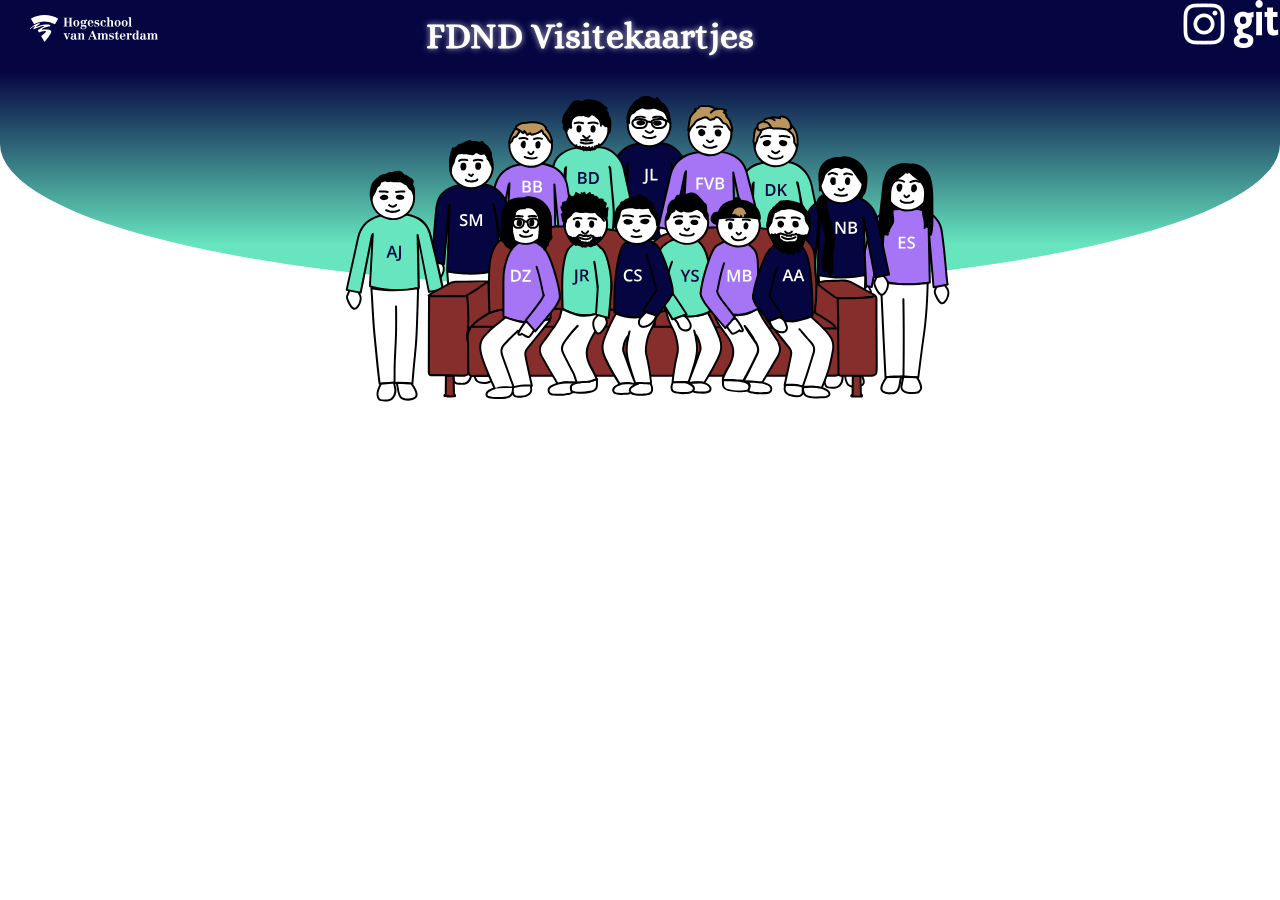
==== commit 03c92927: "Header added to banner" ====
--- a/banner.html
+++ b/banner.html
@@ -1,2066 +1,4107 @@
 <!DOCTYPE html>
 <html lang="en">
-<head>
-    <meta charset="UTF-8">
-    <meta http-equiv="X-UA-Compatible" content="IE=edge">
-    <meta name="viewport" content="width=device-width, initial-scale=1.0">
+  <head>
+    <meta charset="UTF-8" />
+    <meta http-equiv="X-UA-Compatible" content="IE=edge" />
+    <meta name="viewport" content="width=device-width, initial-scale=1.0" />
 
-<link rel="stylesheet" href="styles/style.css">
+    <link rel="stylesheet" href="styles/style.css" />
+
+    <!-- Fonts -->
+    <link href="https://fonts.googleapis.com/css2?family=Alice&display=swap" rel="stylesheet">
+
+    <link href="https://unpkg.com/aos@2.3.1/dist/aos.css" rel="stylesheet">
 
     <title>Document</title>
-</head>
-<body>
+  </head>
+  <body>
+
+    <!-- Header -->
+    <header>
+      <a href="https://www.hva.nl/" target="_blank">
+        <img id="hva-logo" src="assets/hva-logo.svg" />
+      </a>
+
+      <!-- Main title -->
+      <h1>FDND Visitekaartjes</h1>
+
+      <!-- Social icons -->
+      <div class="social-icons">
+          <img src="assets/instagram-icon.png" />
+          <img src="assets/git-icon.png" />
+      </div>
+    </header>
 
     <main>
+      <section class="hero">
 
-        <section class="hero">
         <!-- Bank svg -->
-        <svg width="1920" height="1080" viewBox="0 0 1920 1080" fill="none" xmlns="http://www.w3.org/2000/svg">
-            <g id="bank 1">
+        <svg
+          width="1920"
+          height="1080"
+          viewBox="0 0 1920 1080"
+          fill="none"
+          xmlns="http://www.w3.org/2000/svg"
+        >
+          <g id="bank 1">
             <g id="achterkant">
-            <g id="es" class="person">
-            <g id="Group">
-            <g id="Group_2">
-            <path id="Vector" d="M1848.47 663.9C1850.57 668.7 1851.77 671.5 1854.37 675C1858.17 680 1861.57 684.6 1865.67 684.9C1875.47 685.5 1889.87 660.3 1883.57 645.1C1881.97 641.2 1878.07 635.7 1876.97 634.3C1874.87 631.5 1868.87 624.9 1867.37 623.2C1867.27 623 1867.27 622.9 1867.27 622.9C1867.17 622.9 1867.07 622.8 1866.97 622.8C1858.27 617.6 1852.37 626.4 1849.77 634.8C1847.67 639.2 1844.87 645.4 1844.57 646.6C1843.47 651.5 1845.07 656.2 1848.47 663.9Z" fill="white"/>
-            </g>
-            <g id="Group_3">
-            <path id="Vector_2" d="M1845.87 665.4C1847.67 669.6 1849.67 673.6 1852.37 677.2C1855.27 681.1 1858.47 685.8 1863.37 687.4C1869.67 689.5 1875.47 683.8 1878.97 679.3C1883.37 673.5 1886.47 666.4 1887.57 659.2C1888.17 655.4 1888.27 651.6 1887.57 647.7C1886.77 643.8 1884.77 640.3 1882.57 636.9C1880.57 633.8 1878.37 631 1876.07 628.3C1874.67 626.7 1873.27 625.1 1871.87 623.5C1871.37 622.9 1870.77 622.3 1870.17 621.6C1869.97 621.4 1869.77 621.2 1869.67 621C1869.47 620.7 1869.97 621.5 1869.87 621.2C1869.77 620.9 1868.27 619.5 1869.17 620.4C1868.27 619.4 1866.67 619.3 1865.57 619.9C1866.57 619.9 1867.57 619.9 1868.57 619.9C1864.77 617.7 1860.27 617.2 1856.37 619.6C1852.87 621.7 1850.37 625.4 1848.77 629.1C1847.87 631 1847.27 633 1846.47 634.8C1845.57 636.8 1844.57 638.8 1843.67 640.9C1842.27 644.1 1841.07 647 1841.27 650.6C1841.57 655.8 1843.87 660.7 1845.87 665.4C1846.57 666.9 1848.67 667.2 1849.97 666.5C1851.47 665.6 1851.67 663.9 1851.07 662.4C1850.17 660.4 1849.37 658.4 1848.57 656.3C1848.07 654.8 1847.47 652.8 1847.27 651.5C1847.27 651.2 1847.17 650.1 1847.17 649.5C1847.17 649.1 1847.17 648.7 1847.27 648.3C1847.27 648.4 1847.17 648.8 1847.27 648.2C1847.27 648 1847.37 647.7 1847.37 647.5C1847.47 647.1 1847.57 646.7 1847.77 646.3C1847.87 646 1847.97 645.7 1848.17 645.4C1847.97 645.9 1848.37 644.9 1848.47 644.7C1850.07 641 1851.87 637.4 1853.27 633.6C1854.37 630.6 1856.07 627.4 1858.57 625.4C1858.27 625.7 1858.67 625.4 1858.67 625.3C1858.87 625.2 1859.07 625 1859.27 624.9C1859.37 624.8 1860.47 624.3 1859.97 624.5C1860.37 624.3 1860.77 624.2 1861.17 624.2C1861.67 624.1 1860.77 624.2 1861.27 624.2C1861.47 624.2 1861.77 624.2 1862.07 624.2C1862.27 624.2 1862.47 624.2 1862.67 624.2C1862.37 624.2 1862.67 624.2 1862.77 624.2C1863.17 624.3 1863.77 624.4 1864.07 624.6C1865.47 625.2 1866.77 626.2 1868.47 625.3C1867.27 625.1 1866.07 625 1864.87 624.8C1865.07 625 1865.47 625.3 1865.77 625.4C1865.37 625 1865.07 624.7 1864.67 624.3C1865.17 625.4 1866.37 626.4 1867.17 627.3C1868.27 628.5 1869.37 629.8 1870.47 631C1871.57 632.3 1872.67 633.6 1873.77 634.9C1873.97 635.1 1874.17 635.4 1874.37 635.6C1874.67 636 1874.77 636.1 1874.57 635.8C1874.87 636.3 1875.27 636.7 1875.57 637.2C1876.57 638.6 1877.57 640.1 1878.47 641.6C1878.97 642.4 1879.47 643.3 1879.97 644.1C1880.17 644.5 1880.37 644.9 1880.57 645.3C1880.77 645.8 1880.77 645.8 1880.87 646C1881.17 646.7 1881.37 647.4 1881.57 648.2C1881.67 648.6 1881.77 648.9 1881.87 649.3C1881.87 649.5 1881.97 649.7 1881.97 649.9C1881.97 650 1882.07 650.7 1882.07 650.4C1882.07 650.2 1882.17 651 1882.17 651.2C1882.17 651.6 1882.27 652 1882.27 652.4C1882.27 653.2 1882.27 654.1 1882.27 655C1882.17 656.9 1882.07 657.7 1881.67 659.6C1881.37 661.3 1880.87 662.9 1880.37 664.5C1879.77 666.3 1879.37 667.2 1878.67 668.8C1877.97 670.3 1877.17 671.7 1876.37 673.1C1875.97 673.8 1875.57 674.4 1875.07 675.1C1874.87 675.4 1874.67 675.7 1874.37 676C1874.37 676.1 1874.07 676.5 1874.37 676.1C1874.27 676.3 1874.07 676.5 1873.97 676.6C1873.07 677.7 1872.17 678.7 1871.17 679.6C1870.97 679.8 1870.67 680 1870.47 680.2C1870.17 680.5 1870.87 679.9 1870.57 680.2C1870.47 680.3 1870.37 680.4 1870.17 680.5C1869.67 680.8 1869.17 681.2 1868.67 681.5C1868.47 681.6 1868.17 681.7 1867.97 681.8C1868.47 681.6 1868.27 681.7 1867.87 681.8C1867.67 681.9 1867.37 681.9 1867.17 682C1867.07 682 1866.87 682 1866.87 682.1C1866.57 682.2 1867.57 682.1 1867.07 682.1C1866.77 682.1 1866.57 682.1 1866.27 682.1C1865.97 682.1 1866.67 682.2 1866.17 682.1C1865.87 682.1 1865.67 682 1865.37 681.9C1864.77 681.7 1865.07 681.8 1865.17 681.8C1864.97 681.7 1864.67 681.5 1864.47 681.4C1864.07 681.1 1863.77 681 1863.47 680.7C1861.57 679.1 1860.07 677.1 1858.57 675.2C1857.17 673.3 1855.77 671.4 1854.57 669.2C1853.37 667 1852.47 664.8 1851.47 662.5C1850.77 661 1848.67 660.7 1847.37 661.4C1845.47 662.2 1845.27 663.9 1845.87 665.4Z" fill="black"/>
-            </g>
-            </g>
-            <g id="Group_4">
-            <g id="Group_5">
-            <path id="Vector_3" d="M1616.27 664.3C1618.37 669.1 1619.57 671.9 1622.17 675.4C1625.97 680.4 1629.37 685 1633.47 685.3C1643.27 685.9 1657.67 660.7 1651.37 645.5C1649.77 641.6 1645.87 636.1 1644.77 634.7C1642.67 631.9 1636.77 625.3 1635.17 623.6C1635.07 623.4 1635.07 623.3 1635.07 623.3C1634.97 623.3 1634.87 623.2 1634.77 623.2C1626.07 618 1620.17 626.8 1617.57 635.2C1615.47 639.6 1612.67 645.8 1612.37 647C1611.27 652 1612.87 656.6 1616.27 664.3Z" fill="white"/>
-            </g>
-            <g id="Group_6">
-            <path id="Vector_4" d="M1613.67 665.9C1615.47 670.1 1617.47 674.1 1620.17 677.8C1623.07 681.7 1626.27 686.4 1631.07 688C1637.37 690.1 1643.17 684.4 1646.67 679.9C1651.07 674.1 1654.17 667 1655.37 659.8C1655.97 656 1656.07 652.2 1655.27 648.3C1654.47 644.4 1652.47 640.9 1650.37 637.5C1648.37 634.5 1646.17 631.6 1643.87 628.9C1642.47 627.3 1641.07 625.7 1639.67 624.1C1639.07 623.5 1638.57 622.9 1637.97 622.2C1637.77 622 1637.57 621.8 1637.47 621.6C1637.27 621.3 1637.77 622.1 1637.67 621.8C1637.57 621.5 1636.07 620.1 1636.97 621C1636.07 620 1634.47 619.9 1633.37 620.5C1634.37 620.5 1635.37 620.5 1636.37 620.5C1632.57 618.3 1628.07 617.8 1624.17 620.1C1620.67 622.2 1618.27 625.9 1616.57 629.6C1615.67 631.6 1615.07 633.5 1614.27 635.3C1613.37 637.3 1612.37 639.3 1611.47 641.4C1610.07 644.6 1608.87 647.5 1609.07 651.1C1609.37 656.3 1611.67 661.2 1613.67 665.9C1614.37 667.4 1616.47 667.7 1617.77 667C1619.27 666.1 1619.47 664.4 1618.87 662.9C1617.97 660.9 1617.17 658.9 1616.37 656.8C1615.87 655.3 1615.27 653.3 1615.07 652C1615.07 651.7 1614.97 650.6 1614.97 650C1614.97 649.6 1614.97 649.2 1615.07 648.8C1615.07 648.9 1614.97 649.3 1615.07 648.7C1615.07 648.5 1615.17 648.2 1615.17 648C1615.27 647.6 1615.37 647.2 1615.57 646.8C1615.67 646.5 1615.77 646.2 1615.97 645.9C1615.77 646.4 1616.17 645.4 1616.27 645.2C1617.87 641.5 1619.67 637.9 1621.07 634.1C1622.17 631.1 1623.87 627.9 1626.37 625.9C1626.07 626.2 1626.47 625.9 1626.47 625.8C1626.67 625.7 1626.87 625.5 1627.07 625.4C1627.17 625.3 1628.27 624.8 1627.77 625C1628.17 624.8 1628.57 624.7 1628.97 624.6C1629.47 624.5 1628.57 624.6 1629.07 624.6C1629.27 624.6 1629.57 624.6 1629.87 624.6C1630.07 624.6 1630.27 624.6 1630.47 624.6C1630.17 624.6 1630.47 624.6 1630.57 624.6C1630.97 624.7 1631.57 624.8 1631.87 625C1633.27 625.6 1634.57 626.6 1636.27 625.7C1635.07 625.5 1633.87 625.4 1632.67 625.2C1632.87 625.4 1633.27 625.7 1633.57 625.8C1633.17 625.4 1632.87 625.1 1632.47 624.7C1632.97 625.8 1634.17 626.8 1634.97 627.7C1636.07 628.9 1637.17 630.2 1638.27 631.4C1639.37 632.7 1640.47 634 1641.57 635.3C1641.77 635.5 1641.97 635.8 1642.17 636C1642.47 636.4 1642.57 636.5 1642.37 636.2C1642.67 636.7 1643.07 637.1 1643.37 637.6C1644.37 639 1645.37 640.5 1646.27 642C1646.77 642.8 1647.27 643.7 1647.77 644.5C1647.97 644.9 1648.17 645.3 1648.37 645.7C1648.57 646.2 1648.57 646.2 1648.67 646.4C1648.97 647.1 1649.17 647.8 1649.37 648.6C1649.47 649 1649.57 649.3 1649.67 649.7C1649.67 649.9 1649.77 650.1 1649.77 650.3C1649.77 650.4 1649.87 651.1 1649.87 650.8C1649.87 650.6 1649.97 651.4 1649.97 651.6C1649.97 652 1650.07 652.4 1650.07 652.8C1650.07 653.7 1650.07 654.5 1650.07 655.4C1649.97 657.3 1649.87 658.1 1649.47 660C1649.17 661.7 1648.67 663.3 1648.17 664.9C1647.57 666.7 1647.17 667.6 1646.47 669.2C1645.77 670.7 1644.97 672.1 1644.17 673.5C1643.77 674.2 1643.37 674.8 1642.87 675.5C1642.67 675.8 1642.47 676.1 1642.17 676.4C1642.07 676.5 1641.87 676.8 1642.17 676.5C1642.07 676.7 1641.87 676.9 1641.77 677C1640.87 678.1 1639.97 679.1 1638.87 680C1638.67 680.2 1638.37 680.4 1638.17 680.6C1637.87 680.9 1638.57 680.3 1638.27 680.6C1638.17 680.7 1638.07 680.8 1637.87 680.9C1637.37 681.3 1636.87 681.6 1636.27 681.9C1636.07 682 1635.77 682.1 1635.57 682.2C1636.07 682 1635.87 682.1 1635.47 682.2C1635.27 682.3 1634.97 682.3 1634.77 682.4C1634.67 682.4 1634.47 682.4 1634.47 682.5C1634.17 682.7 1635.17 682.5 1634.67 682.5C1634.37 682.5 1634.17 682.5 1633.87 682.5C1633.57 682.5 1634.27 682.6 1633.77 682.5C1633.47 682.5 1633.27 682.4 1632.97 682.3C1632.37 682.1 1632.67 682.2 1632.77 682.2C1632.57 682.1 1632.27 681.9 1632.07 681.8C1631.67 681.5 1631.37 681.4 1631.07 681.1C1629.17 679.5 1627.67 677.5 1626.17 675.6C1624.67 673.7 1623.37 671.8 1622.17 669.7C1620.97 667.5 1620.07 665.3 1619.07 663C1618.37 661.5 1616.27 661.2 1614.97 661.9C1613.27 662.7 1613.07 664.4 1613.67 665.9Z" fill="black"/>
-            </g>
-            </g>
-            <g id="Group_7">
-            <path id="Vector_5" d="M1779.57 400.5C1795.87 401.5 1825.97 405.9 1846.27 428.5C1858.17 441.7 1862.87 455.9 1864.27 464.5C1875.07 532.5 1878.67 608.6 1882.87 628.5C1868.77 631.3 1854.77 634 1840.67 636.8L1826.07 463.2C1827.17 516.2 1828.27 569.2 1829.37 622.3C1811.77 626 1789.37 629.1 1763.47 628.8C1730.47 628.4 1702.87 622.6 1682.77 616.7C1685.67 564.3 1688.67 511.9 1691.57 459.5L1688.67 465.2L1655.17 635.9C1641.07 633.1 1627.07 630.4 1612.97 627.6C1624.77 574.3 1636.57 520.9 1648.27 467.6C1650.37 458.9 1654.97 446 1665.27 433.6C1690.47 403.5 1728.67 402.6 1735.27 402.6L1779.57 400.5Z" fill="#A675F5"/>
-            <g id="Group_8">
-            <path id="Vector_6" d="M1779.57 403.5C1782.77 403.7 1785.87 404 1789.07 404.4C1789.67 404.5 1790.17 404.5 1791.27 404.7C1792.17 404.8 1793.07 405 1794.07 405.2C1795.97 405.5 1797.97 405.9 1799.87 406.3C1808.37 408.2 1816.57 411 1824.27 415.1C1841.57 424.4 1855.17 440.5 1860.27 459.6C1861.47 463.8 1861.97 468.2 1862.67 472.5C1863.57 478.2 1864.37 483.9 1865.07 489.5C1866.57 501 1867.97 512.5 1869.17 524C1871.37 544.6 1873.27 565.3 1875.07 585.9C1876.27 599.4 1877.27 613 1879.47 626.4C1879.67 627.3 1879.77 628.3 1879.97 629.2C1880.67 628 1881.37 626.7 1882.07 625.5C1867.97 628.3 1853.97 631 1839.87 633.8C1841.17 634.8 1842.37 635.7 1843.67 636.7C1843.17 630.9 1842.67 625.2 1842.17 619.4C1840.97 605.5 1839.87 591.7 1838.67 577.8C1837.27 561.1 1835.87 544.4 1834.47 527.7C1833.27 513.3 1832.07 498.8 1830.87 484.4C1830.27 477.4 1829.77 470.4 1829.07 463.4C1829.07 463.3 1829.07 463.2 1829.07 463.1C1828.97 461.5 1827.77 460.1 1826.07 460.1C1824.47 460.1 1823.07 461.5 1823.07 463.1C1823.47 483.8 1823.97 504.4 1824.37 525.1C1824.77 545.8 1825.17 566.4 1825.67 587.1C1825.87 598.8 1826.17 610.5 1826.37 622.1C1827.07 621.1 1827.87 620.2 1828.57 619.2C1809.97 623.1 1790.97 625.3 1771.87 625.6C1751.27 625.9 1730.67 624.1 1710.47 620.2C1701.47 618.4 1692.47 616.2 1683.57 613.7C1684.27 614.7 1685.07 615.6 1685.77 616.6C1686.97 596.1 1688.07 575.7 1689.17 555.2C1690.27 534.7 1691.47 514.3 1692.67 493.8C1693.27 482.3 1693.97 470.8 1694.57 459.3C1694.77 456.4 1690.37 455.2 1688.97 457.8C1688.17 459.3 1687.47 460.8 1686.67 462.2C1686.37 462.9 1685.87 463.5 1685.67 464.3C1685.47 464.9 1685.47 465.5 1685.27 466.2C1684.57 469.7 1683.87 473.1 1683.27 476.6C1680.67 489.9 1678.07 503.1 1675.47 516.4C1672.17 533.4 1668.77 550.4 1665.47 567.4C1662.47 582.4 1659.57 597.4 1656.57 612.5C1655.57 617.5 1654.57 622.5 1653.57 627.5C1653.07 629.9 1652.47 632.3 1652.17 634.7C1652.17 634.8 1652.17 634.9 1652.07 635C1653.27 634.3 1654.57 633.6 1655.77 632.9C1641.67 630.1 1627.67 627.4 1613.57 624.6C1614.27 625.8 1614.97 627.1 1615.67 628.3C1622.57 597.1 1629.47 565.8 1636.37 534.6C1639.77 519 1643.27 503.4 1646.67 487.8C1649.47 475.3 1651.47 462.6 1657.17 451.1C1662.87 439.7 1671.17 429.7 1681.57 422.3C1690.07 416.2 1699.27 412.1 1709.17 409.3C1713.17 408.2 1717.27 407.3 1721.37 406.7C1721.77 406.6 1722.27 406.6 1722.67 406.5C1722.87 406.5 1723.07 406.4 1723.27 406.4C1723.77 406.3 1722.57 406.5 1723.27 406.4C1724.17 406.3 1725.07 406.2 1725.87 406.1C1727.27 406 1728.67 405.8 1730.07 405.7C1733.17 405.5 1736.37 405.5 1739.47 405.3C1752.47 404.7 1765.37 404.1 1778.37 403.5C1778.97 403.6 1779.27 403.6 1779.57 403.5C1781.17 403.4 1782.57 402.2 1782.57 400.5C1782.57 398.9 1781.17 397.4 1779.57 397.5C1767.47 398 1755.37 398.6 1743.27 399.1C1739.77 399.3 1736.37 399.4 1732.97 399.5C1726.47 399.7 1719.87 400.6 1713.57 402C1691.07 406.9 1670.57 419.4 1657.67 438.8C1653.97 444.3 1650.97 450.2 1648.67 456.4C1646.57 462 1645.27 467.7 1643.97 473.5C1640.57 489.1 1637.07 504.7 1633.67 520.4C1626.67 552 1619.67 583.6 1612.77 615.2C1611.97 619.1 1611.07 622.9 1610.17 626.8C1609.87 628.3 1610.57 630.2 1612.27 630.5C1626.37 633.3 1640.37 636 1654.47 638.8C1655.97 639.1 1657.87 638.4 1658.17 636.7C1659.37 630.6 1660.57 624.6 1661.77 618.5C1664.57 604.2 1667.47 589.8 1670.27 575.4C1673.67 558.4 1676.97 541.4 1680.37 524.4C1683.17 510.3 1685.87 496.3 1688.67 482.2C1689.47 478.1 1690.27 474 1691.07 469.9C1691.27 468.9 1691.47 467.8 1691.67 466.8C1691.67 466.6 1691.87 466.3 1691.77 466.1V466C1691.87 466.3 1691.27 467 1691.57 466.4C1691.77 466 1691.97 465.6 1692.17 465.2C1692.87 463.8 1693.67 462.4 1694.37 461C1692.47 460.5 1690.67 460 1688.77 459.5C1687.57 480 1686.47 500.4 1685.27 520.9C1684.07 541.4 1682.97 561.8 1681.87 582.3C1681.17 593.8 1680.57 605.3 1679.97 616.8C1679.87 618.1 1680.97 619.3 1682.17 619.7C1699.47 624.7 1717.17 628.2 1735.07 630.2C1756.57 632.5 1778.37 632.5 1799.87 630.2C1810.07 629.1 1820.17 627.5 1830.27 625.4C1831.57 625.1 1832.47 623.8 1832.47 622.5C1832.07 601.8 1831.67 581.2 1831.17 560.5C1830.77 539.8 1830.37 519.2 1829.87 498.5C1829.67 486.8 1829.37 475.1 1829.17 463.4C1827.17 463.4 1825.17 463.4 1823.17 463.4C1823.67 469.2 1824.17 475 1824.67 480.7C1825.87 494.6 1826.97 508.4 1828.17 522.3C1829.57 539 1830.97 555.7 1832.37 572.4C1833.57 586.8 1834.77 601.3 1835.97 615.7C1836.57 622.7 1837.07 629.7 1837.77 636.7C1837.77 636.8 1837.77 636.9 1837.77 637C1837.97 639 1839.57 640.3 1841.57 639.9C1855.67 637.1 1869.67 634.4 1883.77 631.6C1885.47 631.3 1886.17 629.4 1885.87 627.9C1885.47 625.8 1885.07 623.7 1884.77 621.6C1884.77 621.3 1884.67 621 1884.67 620.7C1884.67 620.4 1884.57 619.7 1884.67 620.4C1884.57 619.6 1884.47 618.9 1884.37 618.1C1884.17 616.6 1883.97 615.1 1883.87 613.6C1882.97 606 1882.27 598.4 1881.57 590.8C1879.67 570.5 1877.87 550.1 1875.77 529.8C1874.57 518.2 1873.17 506.5 1871.77 494.9C1870.97 488.9 1870.17 482.9 1869.37 477C1868.57 471.8 1867.97 466.6 1866.97 461.4C1862.87 441.6 1849.57 423.8 1832.67 413C1818.17 403.8 1801.17 399.4 1784.27 397.9C1782.77 397.8 1781.27 397.7 1779.77 397.6C1778.17 397.5 1776.77 399 1776.77 400.6C1776.57 402.3 1777.97 403.5 1779.57 403.5Z" fill="black"/>
-            </g>
-            </g>
-            <g id="Group_9">
-            <path id="Vector_7" d="M1823.07 624.4C1821.57 693.1 1816.87 741 1812.47 772.8C1811.47 779.9 1809.37 794.7 1806.07 819.5C1801.07 856.8 1797.27 887.2 1794.87 907.3C1788.17 906.8 1778.17 906.1 1766.07 905.4C1760.17 905.1 1751.77 904.6 1747.47 904.5C1736.67 904.1 1719.87 904.2 1696.47 907.3C1693.87 858 1691.37 808.7 1689.07 759.4C1686.87 713.4 1684.87 667.5 1682.97 621.6C1684.87 621.9 1686.67 622.2 1688.57 622.5C1707.57 625.4 1729.37 627.6 1753.47 628.1C1779.47 628.6 1802.97 627 1823.07 624.4Z" fill="white"/>
-            <g id="Group_10">
-            <path id="Vector_8" d="M1820.07 624.4C1819.57 647.2 1818.67 670 1817.27 692.8C1816.17 710.3 1814.77 727.9 1812.87 745.3C1812.07 752.3 1811.27 759.3 1810.37 766.2C1810.17 767.7 1809.97 769.2 1809.77 770.7C1809.77 770.8 1809.67 771.3 1809.77 771C1809.87 770.5 1809.67 771.4 1809.77 771.4C1809.77 771.7 1809.67 772 1809.67 772.3C1809.57 772.8 1809.57 773.3 1809.47 773.8C1809.07 776.4 1808.77 779.1 1808.37 781.7C1805.47 802.5 1802.67 823.4 1799.97 844.2C1797.47 863.4 1795.07 882.6 1792.67 901.8C1792.47 903.6 1792.27 905.4 1791.97 907.2C1792.97 906.2 1793.97 905.2 1794.97 904.2C1781.37 903.2 1767.77 902.4 1754.07 901.7C1743.47 901.2 1732.87 901.1 1722.27 901.7C1713.67 902.2 1705.17 903 1696.67 904.2C1697.67 905.2 1698.67 906.2 1699.67 907.2C1697.67 870 1695.77 832.9 1693.97 795.7C1692.17 758.5 1690.47 721.3 1688.77 684.1C1687.87 663.2 1686.97 642.3 1686.07 621.4C1684.77 622.4 1683.57 623.3 1682.27 624.3C1700.17 627.3 1718.27 629.3 1736.47 630.3C1755.77 631.3 1775.27 631.2 1794.57 629.9C1804.17 629.3 1813.67 628.3 1823.17 627.2C1824.77 627 1826.17 626 1826.17 624.2C1826.17 622.7 1824.77 621 1823.17 621.2C1805.77 623.4 1788.27 624.6 1770.67 624.9C1751.37 625.2 1732.07 624.4 1712.87 622.4C1703.17 621.4 1693.47 620.1 1683.87 618.5C1682.07 618.2 1679.97 619.3 1680.07 621.4C1681.67 658.6 1683.27 695.8 1684.97 733.1C1686.67 770.3 1688.47 807.4 1690.37 844.6C1691.47 865.4 1692.47 886.3 1693.57 907.1C1693.67 908.6 1694.87 910.3 1696.57 910.1C1710.17 908.3 1723.87 907.2 1737.57 907.1C1749.37 907.1 1761.17 907.9 1772.97 908.6C1780.27 909 1787.57 909.5 1794.87 910.1C1796.67 910.2 1797.67 908.6 1797.87 907.1C1800.07 888.9 1802.37 870.8 1804.67 852.6C1807.47 831 1810.37 809.3 1813.37 787.7C1815.07 775.4 1816.77 763 1818.17 750.7C1820.07 733.9 1821.57 717 1822.67 700.1C1824.17 678 1825.17 655.9 1825.77 633.8C1825.87 630.6 1825.97 627.4 1825.97 624.3C1826.17 620.6 1820.17 620.6 1820.07 624.4Z" fill="black"/>
-            </g>
-            </g>
-            <g id="Group_11">
-            <g id="Group_12">
-            <path id="Vector_9" d="M1747.17 672.5C1747.67 702.7 1747.97 732.9 1748.17 763C1748.27 793.3 1748.27 823.6 1747.97 853.9C1747.87 870.8 1747.67 887.6 1747.37 904.5C1747.27 908.4 1753.27 908.4 1753.37 904.5C1753.87 874.5 1754.07 844.5 1754.17 814.6C1754.27 784.2 1754.17 753.8 1753.87 723.4C1753.67 706.4 1753.47 689.4 1753.17 672.4C1753.07 668.6 1747.07 668.6 1747.17 672.5Z" fill="black"/>
-            </g>
-            </g>
-            <g id="Group_13">
-            <g id="Group_14">
-            <path id="Vector_10" d="M1741.27 934.3C1741.17 941.5 1744.87 947.7 1750.87 951.5C1756.17 954.8 1762.47 956.4 1768.57 956.8C1772.67 957.1 1776.87 956.9 1780.97 956.8C1785.27 956.6 1789.67 956.2 1793.97 955.2C1795.87 954.7 1797.77 954 1799.07 952.5C1799.67 951.8 1800.07 951.1 1800.57 950.4C1801.17 949.6 1801.97 949.1 1802.67 948.3C1805.07 945.6 1806.17 942.1 1806.37 938.5C1806.67 931.1 1803.47 923.4 1800.17 916.9C1798.47 913.4 1796.47 910 1794.17 906.8C1793.17 905.4 1792.47 904.2 1790.57 904C1790.37 904 1790.17 904 1789.97 904C1783.17 903.6 1776.27 903.3 1769.47 902.9C1763.07 902.6 1756.57 902 1750.17 901.9C1750.07 901.9 1749.97 901.9 1749.77 901.9C1748.57 901.8 1747.07 902.9 1746.87 904.1C1744.97 913.9 1743.17 923.8 1741.27 933.7C1740.97 935.3 1741.67 936.9 1743.37 937.4C1744.87 937.8 1746.77 936.9 1747.07 935.3C1748.97 925.5 1750.77 915.6 1752.67 905.7C1751.67 906.4 1750.77 907.2 1749.77 907.9C1761.77 908.5 1773.67 909.2 1785.57 909.8C1787.27 909.9 1788.97 910 1790.57 910.1C1789.67 909.6 1788.87 909.1 1787.97 908.6C1792.47 914.8 1796.07 921.7 1798.47 929C1799.47 932.1 1800.27 935.1 1800.17 938.2C1800.17 939.5 1799.97 941 1799.47 942.1C1798.87 943.6 1797.87 944.5 1796.67 945.6C1795.57 946.7 1794.97 948.5 1793.57 949.1C1792.07 949.7 1790.07 950 1788.37 950.3C1784.27 951 1780.07 951 1775.97 951.1C1772.17 951.2 1768.17 951.2 1764.37 950.5C1762.77 950.2 1761.27 949.8 1759.77 949.3C1759.27 949.1 1758.87 949 1758.37 948.8C1758.17 948.7 1757.87 948.6 1757.67 948.5C1757.57 948.5 1757.47 948.4 1757.27 948.4C1756.77 948.2 1757.87 948.7 1757.07 948.3C1754.27 947 1752.07 945.7 1750.07 943.5C1747.97 941.1 1746.87 937.7 1746.87 934.4C1747.27 930.4 1741.27 930.4 1741.27 934.3Z" fill="black"/>
-            </g>
-            </g>
-            <g id="Group_15">
-            <g id="Group_16">
-            <path id="Vector_11" d="M1740.47 903.9C1739.27 908.8 1738.27 913.7 1737.47 918.7C1736.67 923.1 1736.27 927.5 1735.27 931.9C1734.37 936 1732.87 940.2 1730.87 943.7C1729.97 945.4 1728.87 946.6 1727.17 947.9C1725.37 949.3 1723.37 950.1 1721.37 950.8C1717.47 952 1713.87 952.1 1709.67 952.1C1705.77 952.1 1702.07 951.7 1698.27 950.6C1697.57 950.4 1696.77 950.1 1696.07 949.9C1695.67 949.8 1695.27 949.6 1694.97 949.5C1695.47 949.7 1694.97 949.5 1694.97 949.5C1694.67 949.4 1694.47 949.3 1694.17 949.1C1692.47 948.3 1690.97 947.3 1689.87 946.2C1688.47 944.9 1687.67 943.7 1687.27 941.9C1687.07 941.2 1687.07 940.3 1687.17 939.2C1687.27 938.1 1687.47 937 1687.67 935.9C1688.47 931.2 1690.37 927.6 1692.67 923.4C1695.57 918.2 1698.77 913.1 1702.17 908.3C1701.27 908.8 1700.47 909.3 1699.57 909.8C1704.57 909.6 1709.47 909.4 1714.47 909.2C1722.37 908.9 1730.17 908.5 1738.07 908.2C1739.87 908.1 1741.77 908 1743.57 908C1745.17 907.9 1746.57 906.7 1746.57 905C1746.57 903.4 1745.17 901.9 1743.57 902C1736.07 902.3 1728.67 902.6 1721.17 902.9C1716.17 903.1 1711.17 903.3 1706.07 903.5C1704.47 903.6 1702.77 903.6 1701.17 903.7C1699.97 903.7 1698.67 903.7 1697.67 904.4C1696.57 905.2 1695.87 906.7 1695.07 907.8C1694.37 908.9 1693.67 909.9 1692.87 911C1691.67 912.9 1690.47 914.9 1689.27 916.9C1687.07 920.6 1685.07 924.4 1683.47 928.4C1682.07 931.8 1681.47 935.4 1681.07 939C1680.77 943.1 1682.27 947 1685.07 950C1689.77 954.9 1697.47 957.2 1704.07 958C1707.47 958.4 1711.07 958.3 1714.57 958C1718.77 957.7 1722.87 956.9 1726.77 955.2C1730.57 953.5 1733.87 950.7 1735.97 947.1C1738.07 943.7 1739.47 939.6 1740.57 935.8C1741.57 932.4 1742.07 928.8 1742.57 925.3C1743.17 921.2 1743.97 917.1 1744.77 913C1745.27 910.6 1745.87 908.1 1746.37 905.7C1747.17 901.7 1741.37 900.1 1740.47 903.9Z" fill="black"/>
-            </g>
-            </g>
-            <g id="Group_17">
-            <path id="ES" d="M1756.57 520.7H1736.37V485H1756.57V489.9H1742.17V499.6H1755.67V504.5H1742.17V515.7H1756.57V520.7ZM1784.97 511C1784.97 514.2 1783.77 516.7 1781.57 518.5C1779.27 520.3 1776.07 521.2 1772.07 521.2C1768.07 521.2 1764.77 520.6 1762.17 519.3V513.8C1763.77 514.6 1765.57 515.2 1767.37 515.6C1769.17 516 1770.97 516.3 1772.47 516.3C1774.77 516.3 1776.47 515.9 1777.57 515C1778.67 514.1 1779.27 512.9 1779.27 511.5C1779.27 510.2 1778.77 509 1777.77 508.1C1776.77 507.2 1774.67 506.1 1771.57 504.8C1768.27 503.5 1766.07 502 1764.67 500.3C1763.37 498.6 1762.67 496.6 1762.67 494.2C1762.67 491.2 1763.77 488.9 1765.87 487.2C1767.97 485.5 1770.87 484.6 1774.37 484.6C1777.77 484.6 1781.17 485.3 1784.57 486.8L1782.67 491.6C1779.47 490.3 1776.67 489.6 1774.17 489.6C1772.27 489.6 1770.87 490 1769.87 490.8C1768.87 491.6 1768.37 492.7 1768.37 494C1768.37 494.9 1768.57 495.7 1768.97 496.4C1769.37 497.1 1769.97 497.7 1770.87 498.3C1771.77 498.9 1773.37 499.7 1775.67 500.6C1778.27 501.7 1780.27 502.7 1781.47 503.7C1782.67 504.7 1783.57 505.7 1784.17 506.9C1784.67 508 1784.97 509.4 1784.97 511Z" fill="white"/>
-            </g>
-            <g id="Group_18">
-            <g id="Group_19">
-            <path id="Vector_12" d="M1712.07 389.6C1714.67 390.5 1717.07 391.9 1718.97 394C1719.77 394.9 1720.27 395.9 1720.97 396.9C1721.67 397.9 1722.47 398.8 1723.47 399.7C1723.77 399.9 1723.97 400.2 1724.27 400.5C1724.57 400.7 1724.37 400.6 1724.27 400.4C1724.17 400.1 1724.17 399.8 1724.37 399.4C1724.37 399.5 1724.97 398.9 1724.57 399.1C1724.87 398.9 1724.77 399 1724.57 399.1C1724.47 399.1 1724.37 399.2 1724.27 399.2C1724.17 399.2 1723.67 399.3 1724.07 399.2C1723.87 399.2 1723.77 399.2 1723.67 399.2C1723.27 399.2 1722.77 399.2 1722.37 399.3C1720.97 399.3 1719.57 399.2 1718.07 399.1C1718.47 399.9 1718.97 400.6 1719.37 401.4C1719.87 400.7 1720.27 400 1720.77 399.3C1721.67 397.9 1719.57 396.2 1718.37 397.5C1716.57 399.6 1714.77 401.8 1712.97 403.9C1713.87 404.3 1714.67 404.6 1715.57 405C1715.47 400.2 1715.67 395.3 1716.17 390.5C1715.17 390.6 1714.17 390.8 1713.27 390.9C1714.07 393.9 1714.37 397.1 1714.07 400.2C1715.07 400.1 1716.07 399.9 1716.97 399.8C1716.67 398 1716.67 396 1716.97 394.2C1715.97 394.1 1714.97 393.9 1713.97 393.8C1714.07 398 1714.07 402.3 1714.07 406.6C1714.07 408.5 1716.97 408.5 1717.07 406.6C1717.17 404.2 1717.27 401.7 1717.37 399.3C1717.47 397.7 1717.57 394.5 1715.07 394.8C1714.47 394.9 1713.77 395.2 1713.67 395.9C1713.47 397.5 1713.37 399 1713.37 400.6C1713.47 402.2 1715.97 402.7 1716.37 401C1716.97 398.3 1717.37 395.6 1717.67 392.9C1716.67 392.9 1715.67 392.9 1714.67 392.9C1714.57 394.1 1714.47 395.2 1714.37 396.4C1715.27 396.2 1716.27 395.9 1717.17 395.6C1716.77 395 1716.57 394.5 1716.37 393.8C1716.27 393.4 1716.07 392.5 1716.27 392.2C1716.07 392.4 1715.87 392.6 1715.77 392.7C1715.67 392.8 1715.27 392.5 1715.77 392.7H1715.87C1716.07 392.8 1716.27 392.9 1716.37 393C1716.87 393.3 1717.27 393.6 1717.77 393.9C1718.67 394.5 1719.57 395.2 1720.47 395.9C1722.37 397.4 1724.27 398.9 1726.47 399.8C1726.97 400 1727.37 400.2 1727.87 400.3C1728.07 400.4 1728.27 400.4 1728.47 400.5C1728.57 400.5 1728.57 400.6 1728.67 400.6C1728.87 400.7 1728.67 400.6 1728.67 400.6C1728.77 400.5 1728.87 400.8 1728.77 400.6C1728.77 400.5 1728.67 400.4 1728.57 400.4C1728.47 400.2 1728.57 399.9 1728.47 399.7C1728.47 399.5 1728.57 399.6 1728.37 399.8C1728.37 399.8 1728.07 400 1727.87 400.1C1725.87 401.2 1723.07 401.2 1721.07 400.1C1719.57 399.2 1718.47 397.7 1717.77 396.1C1717.47 396.8 1717.17 397.6 1716.87 398.3C1718.97 397.9 1720.67 399.2 1721.57 400.8C1722.37 400.2 1723.17 399.6 1723.97 399C1721.97 397 1719.87 395 1717.87 393.1C1717.07 392.4 1716.37 391.6 1715.47 391C1715.67 391.2 1715.87 391.4 1715.97 391.5L1715.87 391.4C1715.97 391.6 1715.97 391.9 1716.07 392.2V392.1C1715.97 392.3 1715.97 392.6 1715.87 392.9L1715.97 392.8C1715.77 393 1715.57 393.2 1715.47 393.3C1715.77 393.1 1716.47 393.3 1716.77 393.3C1717.37 393.3 1717.87 393.4 1718.37 393.6C1718.87 393.7 1719.27 393.8 1719.67 394C1719.87 394 1720.37 394.3 1719.97 394.1C1721.77 395.1 1723.57 396.2 1724.97 397.7C1725.47 398.2 1726.17 399 1726.37 399.6C1726.47 399.8 1726.47 399.7 1726.37 399.8C1726.47 399.6 1726.27 399.9 1726.27 399.9C1726.47 399.8 1725.97 400.1 1725.87 400.1C1723.87 401 1720.97 400.7 1718.87 400.3C1719.07 400.4 1719.27 400.6 1719.57 400.7C1719.47 400.6 1719.47 400.6 1719.47 400.5C1719.57 400.7 1719.77 400.9 1719.87 401.2C1719.77 401.3 1719.77 401.4 1719.77 401.5C1718.87 401 1718.07 400.5 1717.17 400C1716.27 401.9 1715.17 403.7 1713.77 405.2C1714.57 405.8 1715.37 406.4 1716.17 407C1716.67 406.4 1717.17 405.7 1717.57 405.1C1718.07 404.4 1717.67 403.4 1717.07 403C1716.27 402.6 1715.47 402.9 1714.97 403.5C1714.47 404.1 1713.97 404.8 1713.57 405.4C1712.57 406.8 1714.77 408.5 1715.97 407.2C1717.57 405.4 1718.87 403.5 1719.77 401.3C1720.07 400.6 1719.97 399.7 1719.27 399.2C1718.67 398.8 1717.57 399 1717.27 399.7C1716.77 400.7 1716.87 402.1 1717.97 402.7C1718.47 403 1719.17 403 1719.77 403C1720.47 403.1 1721.27 403.1 1721.97 403.2C1723.87 403.3 1725.77 403.2 1727.57 402.4C1728.87 401.8 1729.87 400.6 1729.67 399.1C1729.57 397.5 1728.37 396.1 1727.27 395.1C1725.07 393 1722.47 391.2 1719.47 390.5C1717.87 390.1 1714.67 389.4 1713.57 391.1C1712.97 392 1713.37 393.1 1714.27 393.6C1714.37 393.7 1714.57 393.8 1714.17 393.5C1714.27 393.6 1714.37 393.7 1714.47 393.7C1717.17 396 1719.57 398.6 1722.17 401C1723.37 402.2 1725.37 400.7 1724.57 399.2C1722.97 396.2 1719.77 394.7 1716.47 395.3C1715.47 395.5 1715.27 396.7 1715.57 397.5C1716.57 399.8 1718.47 401.9 1720.77 403C1723.77 404.3 1728.57 404.3 1730.97 401.7C1731.97 400.7 1732.07 399.2 1730.87 398.3C1729.97 397.6 1728.67 397.4 1727.57 396.9C1724.57 395.6 1722.07 393.1 1719.37 391.2C1718.07 390.3 1716.07 388.9 1714.47 390C1713.37 390.7 1713.47 392.2 1713.57 393.3C1713.77 394.6 1714.17 395.8 1714.87 396.9C1715.67 398.2 1717.57 397.6 1717.67 396.1C1717.77 394.9 1717.87 393.8 1717.97 392.6C1718.07 391.8 1717.27 391.1 1716.47 391.1C1715.57 391.1 1715.07 391.8 1714.97 392.6C1714.77 395 1714.37 397.5 1713.77 399.9C1714.77 400 1715.77 400.2 1716.77 400.3C1716.67 399 1716.77 397.7 1716.97 396.4C1716.47 396.8 1715.97 397.1 1715.57 397.5C1714.97 396.9 1714.77 396.8 1714.97 397.2C1714.87 397.2 1714.87 397.3 1714.97 397.6C1714.97 398 1714.97 398.3 1714.97 398.7C1714.97 399.6 1714.87 400.4 1714.87 401.2C1714.77 402.9 1714.77 404.6 1714.67 406.3C1715.67 406.3 1716.67 406.3 1717.67 406.3C1717.67 402.1 1717.67 397.8 1717.57 393.5C1717.57 391.9 1714.87 391.4 1714.67 393.1C1714.37 395.5 1714.37 397.9 1714.67 400.3C1714.77 401 1715.67 401.5 1716.37 401.4C1717.17 401.3 1717.57 400.7 1717.67 399.9C1717.97 396.5 1717.67 393.1 1716.67 389.8C1716.17 388.1 1713.87 388.6 1713.77 390.2C1713.37 395 1713.17 399.8 1713.17 404.7C1713.17 405.9 1714.87 406.8 1715.77 405.8C1717.57 403.6 1719.37 401.5 1721.17 399.4C1720.37 398.8 1719.57 398.2 1718.77 397.6C1718.27 398.3 1717.87 399 1717.37 399.7C1716.67 400.7 1717.57 401.9 1718.67 402C1720.77 402.1 1722.87 402.3 1724.97 402C1726.07 401.9 1727.27 401.5 1727.67 400.4C1728.17 398.8 1726.37 397.8 1725.47 396.8C1724.57 395.9 1723.87 395 1723.27 393.9C1722.67 392.9 1721.87 392 1721.07 391.2C1718.87 389.1 1716.27 387.6 1713.47 386.7C1711.07 386.1 1710.27 389 1712.07 389.6Z" fill="black"/>
-            </g>
-            </g>
-            <g id="Group_20">
-            <path id="Vector_13" d="M1762.27 406.5C1797.57 406.5 1826.27 377.8 1826.27 342.5C1826.27 307.2 1797.57 278.5 1762.27 278.5C1726.97 278.5 1698.27 307.2 1698.27 342.5C1698.27 377.8 1726.97 406.5 1762.27 406.5Z" fill="white"/>
-            <g id="Group_21">
-            <path id="Vector_14" d="M1823.27 342.5C1823.27 355.2 1819.37 367.5 1811.87 378C1804.97 387.7 1794.57 395.7 1783.37 399.8C1771.17 404.3 1757.97 404.8 1745.47 401.2C1733.57 397.8 1723.07 390.9 1715.07 381.3C1711.47 377 1707.87 371 1705.77 365.9C1703.37 360 1701.77 353.5 1701.37 347.5C1700.87 340.8 1701.37 334.5 1702.87 328.2C1704.37 321.9 1706.67 316.5 1709.97 311C1716.37 300.5 1725.77 292.2 1737.07 287C1748.37 281.8 1761.97 280.3 1774.27 282.8C1786.57 285.3 1797.57 291.4 1806.27 300.4C1810.57 304.9 1813.97 309.7 1816.87 315.4C1819.57 320.9 1821.57 327 1822.57 333.3C1823.07 336 1823.27 339.4 1823.27 342.5C1823.27 346.4 1829.27 346.4 1829.27 342.5C1829.27 328.7 1824.97 315.1 1816.97 303.9C1809.07 292.8 1797.97 284.3 1785.17 279.6C1772.07 274.8 1757.37 274.3 1743.97 278.1C1731.07 281.8 1719.27 289.4 1710.67 299.8C1701.87 310.5 1696.47 323.7 1695.47 337.5C1694.37 351.3 1697.77 365.4 1704.97 377.2C1711.87 388.6 1722.27 398 1734.47 403.5C1747.37 409.3 1761.87 411 1775.77 408.2C1788.97 405.5 1801.37 398.6 1810.67 388.9C1819.97 379.1 1826.37 366.5 1828.47 353.1C1828.97 349.6 1829.27 346.1 1829.27 342.6C1829.27 338.7 1823.27 338.7 1823.27 342.5Z" fill="black"/>
-            </g>
-            </g>
-            <g id="Group_22">
-            <g id="Group_23">
-            <path id="Vector_15" d="M1734.47 337.1C1733.67 340.3 1733.27 344 1733.97 347.2C1734.47 349.5 1736.57 350.8 1738.87 350.4C1740.67 350.1 1741.97 348.7 1742.97 347.3C1746.47 342.5 1747.47 336.1 1745.97 330.3C1745.57 328.8 1743.77 327.7 1742.27 328.2C1738.67 329.5 1736.97 333.6 1735.77 337C1734.67 340.3 1734.27 343.9 1734.67 347.3C1734.77 348.3 1735.07 349 1735.87 349.7C1736.57 350.2 1737.57 350.6 1738.47 350.2C1741.47 349.1 1741.67 346.2 1741.77 343.4C1741.77 341 1741.57 338.5 1741.07 336.1C1740.57 333.7 1738.77 331.3 1736.07 331.4C1733.37 331.5 1731.37 334 1730.67 336.4C1730.07 338.5 1730.27 340.6 1730.57 342.8C1730.87 344.9 1731.57 347.2 1733.47 348.3C1735.77 349.7 1738.67 348.5 1739.77 346.2C1740.77 344 1740.67 341.3 1740.67 339C1740.67 336.7 1740.57 334.3 1740.27 332C1740.07 330.3 1739.27 328.8 1737.47 328.3C1735.37 327.8 1733.67 329.4 1733.07 331.2C1732.27 333.4 1731.97 336 1731.97 338.3C1731.97 341 1732.17 344.2 1735.27 345C1738.37 345.8 1740.57 343.2 1741.27 340.5C1741.77 338.5 1741.87 336.3 1741.37 334.2C1740.87 332 1739.47 329.7 1737.37 328.7C1734.67 327.3 1731.77 328.7 1730.47 331.3C1729.37 333.8 1729.07 336.6 1729.77 339.2C1730.47 341.9 1732.17 344.5 1734.97 345.3C1736.57 345.8 1738.37 345.3 1739.57 344.1C1740.57 343.1 1741.07 341.6 1741.27 340.2C1741.67 337.4 1740.77 334.8 1738.97 332.7C1738.17 331.8 1736.77 331.6 1735.67 332.1C1734.47 332.6 1733.97 333.6 1733.87 334.8C1733.67 337 1733.47 339.5 1734.37 341.5C1735.47 343.9 1738.17 344.8 1740.57 344.2C1745.27 343.1 1747.37 338 1747.17 333.6C1747.07 332.6 1747.07 331.4 1746.87 330.4C1746.47 328.8 1745.37 327.8 1743.87 327.2C1741.77 326.4 1739.47 325.8 1737.17 326.4C1734.87 327 1732.97 328.9 1732.57 331.2C1732.27 333.4 1732.47 336.3 1733.97 338C1735.07 339.2 1736.77 339.7 1738.37 339.3C1740.27 338.8 1741.07 337.1 1741.27 335.3C1741.57 332.7 1740.87 330.1 1739.57 327.9C1738.47 326 1735.47 325.9 1734.37 327.9C1731.97 332.4 1732.77 338.3 1736.57 341.8C1737.67 342.9 1739.67 343 1740.77 341.8C1741.87 340.6 1741.97 338.7 1740.77 337.6C1740.47 337.3 1740.17 337 1739.87 336.7C1740.17 337 1739.97 336.8 1739.87 336.6C1739.77 336.4 1739.67 336.3 1739.57 336.1C1739.57 336 1739.17 335.4 1739.37 335.8C1739.57 336.2 1739.27 335.5 1739.27 335.5C1739.17 335.1 1739.07 334.7 1738.97 334.3C1738.87 334 1738.97 334.1 1738.97 334.4C1738.97 334.2 1738.97 333.9 1738.97 333.7C1738.97 333.5 1738.97 333.4 1738.97 333.2C1738.97 333.2 1739.07 332.4 1738.97 332.9C1738.97 333.3 1739.07 332.7 1739.07 332.6C1739.17 332.4 1739.17 332.2 1739.27 332C1739.37 331.8 1739.37 331.6 1739.47 331.4C1739.27 331.9 1739.47 331.4 1739.57 331.2C1737.87 331.2 1736.17 331.2 1734.37 331.2C1734.47 331.3 1734.87 332.3 1734.77 331.9C1734.97 332.3 1735.07 332.7 1735.17 333.1C1735.17 333.3 1735.27 333.5 1735.27 333.7C1735.27 333.4 1735.27 333.4 1735.27 333.8C1735.27 334.2 1735.27 334.6 1735.27 335C1735.27 335.4 1735.27 335.4 1735.27 335C1734.97 336.1 1735.77 335.7 1737.67 333.8C1737.67 333.8 1738.87 334.6 1738.67 334.7L1738.47 333.7C1738.57 334.4 1738.47 333.3 1738.47 333.2C1738.47 333 1738.47 332.8 1738.47 332.7C1738.37 333.1 1738.47 333.1 1738.47 332.7C1738.57 332.4 1738.57 332.4 1738.47 332.7C1738.67 332.4 1738.67 332.4 1738.47 332.7C1738.67 332.5 1738.67 332.5 1738.57 332.6C1738.37 332.7 1738.47 332.7 1738.67 332.6C1738.37 332.7 1738.37 332.7 1738.67 332.6C1738.87 332.6 1738.97 332.5 1739.17 332.5C1738.47 332.6 1739.57 332.5 1739.67 332.6C1739.37 332.6 1739.47 332.6 1739.77 332.6C1739.97 332.6 1740.17 332.7 1740.37 332.8C1740.77 332.9 1741.17 333.1 1741.57 333.2C1741.97 333.3 1741.97 333.3 1741.67 333.2C1741.17 332.9 1740.87 332.5 1740.87 332C1740.87 331.7 1740.87 331.8 1740.87 332.1C1740.87 332.3 1740.97 332.5 1740.97 332.7C1740.97 333.1 1741.07 333.5 1741.07 333.9C1741.07 334.3 1741.07 334.7 1741.07 335.1C1741.07 335.3 1741.07 335.5 1741.07 335.7C1741.17 335.4 1741.17 335.4 1741.07 335.8C1740.97 336.2 1740.87 336.6 1740.77 337C1740.97 336.6 1740.57 337.3 1740.57 337.3C1740.47 337.5 1740.37 337.6 1740.27 337.8C1740.47 337.6 1740.47 337.6 1740.17 337.8C1740.07 337.9 1739.27 338.6 1739.77 338.3C1739.67 338.4 1738.77 338.8 1739.37 338.6C1739.17 338.7 1739.07 338.7 1738.87 338.7C1739.27 338.7 1739.27 338.7 1738.97 338.7C1739.37 338.8 1739.37 338.8 1739.07 338.7C1739.17 338.7 1739.27 338.8 1739.37 338.8C1739.57 338.9 1739.67 339 1739.77 339.2C1739.57 338.9 1739.57 338.9 1739.77 339.3C1739.67 339.1 1739.67 339 1739.67 338.8C1739.67 339.2 1739.67 339.2 1739.67 338.8C1739.67 338.4 1739.67 338 1739.67 337.7C1739.67 336.8 1739.77 336 1739.87 335.1C1738.17 335.8 1736.47 336.5 1734.77 337.2C1735.17 337.6 1734.67 337 1734.97 337.4C1735.07 337.6 1735.17 337.7 1735.27 337.9C1735.27 337.9 1735.47 338.3 1735.37 338C1735.27 337.7 1735.47 338.4 1735.47 338.5C1735.47 338.6 1735.57 339.1 1735.57 338.8C1735.57 338.4 1735.57 339 1735.57 339.1C1735.57 339.2 1735.47 339.9 1735.57 339.6C1735.67 339.3 1735.37 340.1 1735.37 340.2C1735.37 340.1 1735.57 339.8 1735.37 340.1C1735.17 340.4 1735.47 340 1735.47 340C1735.87 339.8 1736.07 339.6 1736.47 339.6C1736.67 339.6 1736.97 339.6 1736.57 339.6C1736.67 339.6 1736.97 339.8 1736.77 339.6C1736.47 339.4 1736.77 339.7 1736.87 339.7C1736.77 339.6 1736.67 339.5 1736.57 339.4C1736.27 339.2 1736.77 339.7 1736.57 339.4C1736.37 339.2 1736.27 338.9 1736.17 338.7C1736.07 338.6 1736.07 338.4 1735.97 338.3C1736.17 338.7 1735.97 338.2 1735.87 338.1C1735.77 337.8 1735.67 337.5 1735.67 337.3C1735.67 337.2 1735.57 337 1735.57 336.9C1735.57 337 1735.57 337.4 1735.57 336.8C1735.57 336.5 1735.57 336.2 1735.57 335.9C1735.57 335.8 1735.57 335.6 1735.57 335.5C1735.57 335 1735.37 336.1 1735.57 335.3C1735.67 335 1735.67 334.7 1735.77 334.5C1735.87 334.3 1736.07 333.7 1735.87 334.2C1735.97 334.1 1736.07 333.9 1736.07 333.8C1736.07 333.8 1735.77 334.2 1735.97 333.9C1736.17 333.7 1735.87 334 1735.87 334C1735.57 334.1 1735.17 334.3 1734.87 334.2C1734.77 334.2 1734.47 334.1 1734.57 334L1734.87 334.3C1734.97 334.4 1735.07 334.5 1735.17 334.6C1735.17 334.6 1734.97 334.2 1735.07 334.5C1735.17 334.8 1735.37 335 1735.47 335.3C1735.47 335.3 1735.27 334.8 1735.37 335.2C1735.37 335.4 1735.47 335.5 1735.57 335.7C1735.67 336 1735.67 336.3 1735.77 336.6C1735.67 336.1 1735.77 336.6 1735.77 336.8C1735.77 337.1 1735.77 337.3 1735.77 337.6C1735.77 337.8 1735.67 338.7 1735.77 338.1C1735.67 338.6 1735.47 339.2 1735.37 339.7C1735.27 340.1 1735.37 339.6 1735.47 339.6C1735.57 339.6 1735.07 339.9 1735.47 339.7C1735.57 339.6 1735.77 339.5 1735.97 339.4C1736.57 339.2 1736.67 339.4 1737.27 339.8C1738.47 340.5 1737.87 340 1738.27 340.6C1738.17 340.4 1738.17 340.3 1738.27 340.6C1738.17 340.2 1738.17 339.7 1738.17 339.3C1738.17 338.5 1738.17 337.7 1738.17 336.8C1738.17 336.7 1738.27 335.8 1738.27 336.1C1738.37 335.7 1738.37 335.2 1738.47 334.8C1738.57 334.4 1738.67 333.9 1738.77 333.5C1738.77 333.4 1738.87 333.2 1738.87 333C1738.97 332.7 1738.97 332.8 1738.77 333.2C1738.47 333.6 1738.47 333.6 1738.77 333.4C1738.37 333.7 1737.87 333.9 1737.47 334.2C1737.57 334.2 1737.57 334.2 1737.67 334.1C1737.17 334.1 1736.57 334.1 1736.07 334.1C1735.97 334 1735.87 334 1735.77 334C1735.37 333.6 1735.07 333.3 1734.67 332.9C1734.57 332.7 1734.47 332.5 1734.47 332.3C1734.47 332.5 1734.57 332.8 1734.57 333C1734.67 333.5 1734.67 333.9 1734.67 334.4C1734.77 335.3 1734.77 336.3 1734.87 337.2C1734.97 339.1 1734.87 341 1734.77 342.8C1734.77 343 1734.77 343.2 1734.67 343.4C1734.77 343 1734.77 342.9 1734.67 343.3C1734.67 343.4 1734.57 343.6 1734.57 343.7C1734.77 343.3 1734.77 343.3 1734.57 343.6C1734.37 343.9 1734.47 343.8 1734.67 343.5C1734.87 343.3 1735.07 343.2 1735.37 343.1C1735.87 343 1736.27 343 1736.67 343.2C1736.97 343.5 1737.07 343.5 1736.87 343.3C1737.07 343.6 1737.17 343.7 1736.97 343.4C1736.87 343.1 1736.87 343.1 1736.97 343.5C1736.87 343.2 1736.77 342.9 1736.77 342.6C1736.67 342.3 1736.67 341.9 1736.57 341.6C1736.57 341.4 1736.47 341.3 1736.47 341.1C1736.57 341.5 1736.57 341.5 1736.47 341.1C1736.37 340.4 1736.37 339.7 1736.37 339C1736.37 338.6 1736.37 338.7 1736.37 339C1736.37 338.8 1736.47 338.7 1736.47 338.5C1736.47 338.3 1736.87 337.4 1736.57 338C1736.67 337.9 1737.17 337.1 1736.77 337.6C1736.87 337.5 1736.97 337.3 1737.07 337.2C1736.97 337.3 1736.77 337.4 1736.67 337.4C1736.57 337.4 1734.87 337.4 1734.97 336.8C1735.07 336.9 1735.17 337.1 1735.17 337.2C1735.07 336.8 1734.97 336.8 1735.17 337.2C1735.57 339 1735.77 340 1735.77 341.9C1735.77 342.8 1735.77 343.7 1735.77 344.6C1735.77 345.1 1735.67 345.5 1735.67 346C1735.77 345.6 1735.77 345.5 1735.67 345.9C1735.87 345.3 1736.27 344.9 1736.97 344.7C1738.27 345.7 1739.47 346.6 1740.77 347.6C1740.57 346.2 1740.57 344.7 1740.67 343.3C1740.67 343 1740.67 342.7 1740.77 342.4C1740.67 342.9 1740.87 341.8 1740.87 341.7C1740.97 341.1 1741.17 340.4 1741.37 339.8C1741.57 339.2 1741.77 338.5 1742.07 337.9C1742.17 337.6 1742.27 337.5 1742.07 337.8C1742.17 337.6 1742.27 337.4 1742.37 337.2C1742.47 336.9 1742.67 336.6 1742.77 336.4C1743.07 335.8 1743.47 335.2 1743.87 334.6C1744.37 333.9 1743.47 335.1 1744.07 334.4C1744.27 334.2 1744.27 334.2 1744.07 334.4C1744.37 334.2 1744.37 334.2 1744.07 334.4C1742.87 333.7 1741.57 333 1740.37 332.3C1740.47 332.8 1740.57 333.3 1740.67 333.8C1740.77 334.1 1740.67 333.4 1740.67 334C1740.67 334.3 1740.77 334.6 1740.77 334.9C1740.77 335.8 1740.77 336.8 1740.67 337.8C1740.57 338.7 1740.77 337.2 1740.67 338.1C1740.57 338.3 1740.57 338.6 1740.57 338.8C1740.47 339.3 1740.37 339.8 1740.17 340.3C1740.07 340.8 1739.87 341.2 1739.67 341.7C1739.87 341.2 1739.47 342 1739.47 342C1739.37 342.2 1739.27 342.4 1739.17 342.6C1738.97 343 1738.67 343.4 1738.47 343.8C1738.37 344 1738.17 344.2 1738.07 344.4C1737.97 344.5 1737.47 345 1737.87 344.7C1737.77 344.8 1737.27 345.2 1737.57 345C1737.77 344.9 1737.67 344.9 1737.47 345C1737.57 345 1737.67 344.9 1737.77 344.9C1738.77 344.7 1739.57 345 1739.87 345.8C1740.07 346.2 1740.17 346.3 1740.07 345.9C1740.07 346 1740.07 346.1 1740.07 346.1C1740.07 345.9 1740.07 345.8 1739.97 345.6C1739.87 344.4 1739.87 343.3 1739.87 342.1C1739.87 341.8 1739.87 341.5 1739.97 341.3C1739.97 341.1 1739.97 341.1 1739.97 341.3C1739.97 341.2 1739.97 341.1 1739.97 341C1740.07 340.3 1740.27 339.7 1740.37 339C1740.77 337.5 1739.87 335.7 1738.27 335.3C1736.67 334.7 1734.97 335.5 1734.47 337.1Z" fill="black"/>
-            </g>
-            </g>
-            <g id="Group_24">
-            <g id="Group_25">
-            <path id="Vector_16" d="M1777.47 330.5C1775.57 333.6 1774.27 337.6 1774.67 341.4C1774.87 343.5 1775.57 345.5 1776.97 347.1C1778.37 348.6 1780.37 349.5 1782.37 349.5C1784.17 349.5 1785.97 347.6 1785.27 345.7C1784.47 343.5 1784.07 341.3 1783.67 339C1783.27 336.6 1783.07 333.8 1781.47 331.8C1780.27 330.4 1778.27 329.9 1776.67 330.8C1775.37 331.5 1774.67 332.7 1774.47 334.1C1773.97 336.8 1773.67 339.5 1774.17 342.2C1774.57 344.6 1775.87 346.8 1777.77 348.3C1778.97 349.2 1780.57 349.8 1782.07 349.5C1783.67 349.1 1784.67 348 1785.47 346.7C1786.07 345.7 1786.67 344.7 1787.17 343.6C1787.97 342 1788.17 340.4 1787.77 338.6C1787.17 336.2 1786.37 333.8 1785.67 331.4C1785.27 329.9 1784.47 328.5 1782.87 328C1781.17 327.5 1779.47 328.1 1778.27 329.3C1776.57 331 1775.37 333.5 1774.67 335.7C1773.07 340.2 1772.27 346.4 1776.37 349.9C1778.17 351.4 1780.47 351.8 1782.77 351.4C1785.07 350.9 1786.87 349.3 1788.27 347.5C1790.67 344.3 1791.37 340.1 1790.67 336.2C1790.07 332.8 1787.17 326.8 1782.87 327.9C1779.47 328.7 1779.37 332.7 1779.17 335.5C1778.97 338.4 1779.07 341.2 1779.47 344.1C1781.47 343.8 1783.37 343.6 1785.37 343.3C1784.67 341.5 1783.97 339.8 1783.27 338.1C1782.67 336.6 1781.27 335.5 1779.57 336C1778.17 336.4 1776.87 338.1 1777.47 339.7C1778.17 341.5 1778.87 343.2 1779.57 344.9C1780.17 346.3 1781.27 347.3 1782.87 347C1784.17 346.8 1785.67 345.5 1785.47 344C1785.27 342.1 1785.07 340.2 1785.07 338.4C1785.07 337.5 1785.07 336.7 1785.17 335.8C1785.17 335.3 1785.27 334.9 1785.27 334.4C1785.27 334.2 1785.27 333.9 1785.37 333.7C1785.37 333.6 1785.57 332.6 1785.37 333.3C1785.37 333.2 1785.67 332.4 1785.47 332.8C1785.27 333.3 1786.07 332.2 1785.17 333.1C1784.67 333.6 1784.07 333.9 1783.27 333.6C1783.07 333.5 1783.17 333.6 1783.27 333.6C1783.57 333.7 1782.67 333 1782.87 333.3C1782.97 333.4 1783.07 333.5 1783.27 333.7C1783.27 333.7 1783.57 334.1 1783.67 334.1C1783.67 334.1 1783.17 333.5 1783.47 333.9C1783.57 334 1783.57 334.1 1783.67 334.2C1783.97 334.6 1784.17 335.1 1784.47 335.6C1784.67 336.1 1784.47 335.6 1784.47 335.5C1784.57 335.6 1784.57 335.8 1784.67 335.9C1784.77 336.2 1784.87 336.5 1784.97 336.8C1785.07 337.1 1785.17 337.5 1785.17 337.8C1785.17 337.9 1785.17 338.4 1785.17 337.8C1785.17 338 1785.17 338.3 1785.17 338.5C1785.17 339.1 1785.17 339.7 1785.07 340.4C1785.07 341 1785.17 339.7 1785.07 340.2C1784.97 340.5 1784.97 340.8 1784.87 341.1C1784.77 341.4 1784.77 341.7 1784.67 341.9C1784.67 342 1784.37 342.8 1784.47 342.4C1784.57 342 1784.37 342.6 1784.37 342.6C1784.27 342.8 1784.17 342.9 1784.17 343.1C1783.97 343.5 1783.77 343.8 1783.47 344.2C1783.77 343.8 1783.27 344.4 1783.17 344.5C1782.97 344.7 1782.77 344.9 1782.57 345.1C1782.47 345.2 1782.17 345.3 1782.67 345.1C1782.57 345.2 1782.37 345.3 1782.27 345.4C1782.17 345.5 1781.77 345.6 1782.27 345.4C1782.07 345.5 1781.77 345.5 1781.57 345.6C1781.17 345.7 1781.57 345.6 1781.67 345.6C1781.47 345.6 1781.37 345.6 1781.17 345.6C1780.97 345.6 1780.77 345.5 1780.67 345.6C1780.47 345.6 1781.17 345.7 1781.17 345.7L1780.77 345.6C1780.17 345.5 1780.67 345.5 1780.77 345.6C1781.17 345.9 1780.77 345.6 1780.67 345.5C1780.57 345.4 1780.27 345 1780.47 345.3C1780.67 345.6 1780.37 345.1 1780.27 345.1C1780.17 345 1780.07 344.8 1779.97 344.6C1779.77 344.2 1780.07 345 1779.97 344.6C1779.87 344.2 1779.77 343.9 1779.67 343.6C1779.67 343.3 1779.67 343.5 1779.67 343.6C1779.67 343.3 1779.67 342.9 1779.67 342.6C1779.67 341.7 1779.77 341.4 1779.97 340.4C1780.17 339.6 1780.37 338.8 1780.57 338.1C1780.67 337.7 1780.87 337.3 1780.97 337C1781.17 336.4 1781.07 336.8 1780.97 336.9C1781.07 336.7 1781.17 336.5 1781.17 336.4C1781.57 335.6 1781.97 334.9 1782.47 334.2C1782.77 333.8 1782.27 334.4 1782.57 334.1C1782.67 334 1783.07 333.7 1782.77 333.9C1782.47 334.1 1783.57 333.7 1782.47 334C1782.37 334 1782.17 334.1 1782.07 334.1C1781.37 333.6 1780.77 333.2 1780.17 332.7C1780.17 333.1 1780.47 333.6 1780.57 333.9C1780.77 334.4 1780.87 335 1781.07 335.5C1781.27 336.3 1781.57 337.1 1781.77 338C1782.07 338.9 1782.47 339.8 1782.57 340.7C1782.57 340.2 1782.57 340.8 1782.57 340.8C1782.67 340.7 1782.77 340.3 1782.47 340.9C1782.77 340.4 1782.17 341.4 1782.17 341.5C1781.67 342.3 1781.27 343.1 1780.77 344C1780.77 344 1780.47 344.4 1780.47 344.5C1780.37 344.4 1781.17 344 1781.27 343.9C1781.57 343.9 1781.87 343.9 1782.07 343.9C1781.97 343.9 1781.87 343.9 1781.87 343.8C1781.97 343.8 1782.07 343.9 1782.07 343.9C1781.97 343.8 1781.87 343.8 1781.87 343.8C1781.87 343.8 1782.17 344.1 1781.87 343.8C1781.77 343.7 1781.67 343.5 1781.47 343.4C1781.57 343.5 1781.77 343.9 1781.47 343.4C1781.37 343.2 1781.27 343 1781.07 342.8C1781.07 342.7 1780.77 342.2 1780.97 342.5C1781.07 342.8 1780.87 342.2 1780.87 342.1C1780.77 341.7 1780.67 341.2 1780.57 340.8C1780.57 340.9 1780.57 341.3 1780.57 340.9C1780.57 340.6 1780.57 340.4 1780.47 340.1C1780.47 339.6 1780.47 339 1780.57 338.4C1780.57 338.2 1780.57 338 1780.67 337.7C1780.67 337.6 1780.67 337.5 1780.67 337.4C1780.67 337.6 1780.67 337.6 1780.67 337.4C1780.77 336.9 1780.77 336.4 1780.87 335.9C1780.87 335.8 1780.97 335.6 1780.97 335.5C1780.97 335.4 1780.97 335.4 1781.07 335.3C1780.77 336.2 1780.17 336.5 1779.17 336.1C1778.67 336.1 1778.17 336.1 1777.67 336.2C1777.47 336 1777.47 335.9 1777.57 336.1C1777.67 336.3 1777.67 336.2 1777.47 335.9C1777.47 336 1777.57 336.1 1777.57 336.2C1777.97 338.1 1778.37 339.9 1778.67 341.8C1778.97 343.8 1779.37 345.7 1780.07 347.6C1781.07 346.3 1781.97 345.1 1782.97 343.8C1782.67 343.8 1782.67 343.8 1782.97 343.9C1782.87 343.9 1782.77 343.8 1782.57 343.8C1782.37 343.7 1782.37 343.8 1782.67 343.9C1782.47 343.8 1782.37 343.8 1782.27 343.7C1781.77 343.5 1782.47 344 1782.07 343.5C1781.97 343.4 1781.57 342.8 1781.87 343.3C1781.77 343.1 1781.57 342.9 1781.47 342.6C1781.67 343 1781.37 342.1 1781.27 342C1781.27 341.9 1781.17 341.7 1781.17 341.6C1781.17 341.9 1781.17 341.8 1781.17 341.5C1781.17 341.2 1781.17 340.9 1781.17 340.6C1781.17 340.3 1781.17 340 1781.17 339.7C1781.27 339 1781.07 339.9 1781.27 339.3C1781.37 338.6 1781.57 337.9 1781.77 337.2C1781.87 336.9 1781.97 336.6 1782.07 336.3C1782.07 336.3 1782.37 335.4 1782.17 335.9C1782.47 335.3 1782.77 334.6 1783.17 334C1783.97 332.7 1783.57 330.7 1782.07 329.9C1780.07 328.7 1778.27 329.1 1777.47 330.5Z" fill="black"/>
-            </g>
-            </g>
-            <g id="Group_26">
-            <g id="Group_27">
-            <path id="Vector_17" d="M1758.87 295.1C1759.97 295.5 1761.07 295.9 1762.17 296.3C1763.97 297 1766.07 295.2 1765.97 293.4C1765.97 292.9 1765.97 292.4 1765.97 292C1765.97 292.3 1766.07 291.8 1766.07 291.8L1765.97 292L1765.77 292.1C1765.67 292.3 1765.77 292 1765.97 292.1C1765.77 292 1766.37 292.3 1766.47 292.4C1768.07 293.8 1769.47 295.5 1770.97 297.1C1773.97 300.4 1777.17 303.7 1780.87 306.1C1788.17 310.9 1795.27 316.3 1801.07 322.9C1803.87 326.1 1806.27 329.6 1808.17 333.5C1810.07 337.5 1811.27 341.9 1811.77 346.3C1813.07 356.5 1811.57 366.9 1810.47 377.1C1809.77 382.9 1809.27 388.8 1809.27 394.6C1809.27 400.4 1809.57 406.7 1812.27 411.9C1813.07 413.3 1815.07 413.8 1816.37 413C1817.77 412.2 1818.17 410.3 1817.47 408.9C1815.17 404.4 1815.27 398.6 1815.27 393.7C1815.27 388.2 1815.87 382.8 1816.47 377.3C1817.67 366.4 1819.17 355.4 1817.57 344.4C1816.17 334.5 1811.67 325.9 1805.07 318.4C1801.87 314.8 1798.37 311.6 1794.67 308.7C1790.97 305.7 1786.97 303.2 1783.07 300.4C1779.17 297.6 1775.67 293.4 1772.37 289.8C1770.27 287.6 1767.67 285.5 1764.37 286.3C1760.97 287.1 1759.87 290.3 1759.97 293.5C1761.27 292.5 1762.47 291.6 1763.77 290.6C1762.67 290.2 1761.57 289.8 1760.47 289.4C1758.97 288.8 1757.17 290 1756.77 291.5C1756.27 293.1 1757.27 294.6 1758.87 295.1Z" fill="black"/>
-            </g>
-            </g>
-            <g id="Group_28">
-            <g id="Group_29">
-            <path id="Vector_18" d="M1757.27 287.4C1756.07 287.5 1754.97 287.6 1753.87 287.7C1751.77 287.9 1749.97 290.2 1751.27 292.2V292.1C1751.37 291.5 1751.27 291.3 1751.27 291.7C1751.37 291.7 1751.07 292.1 1751.07 292C1750.87 292.4 1750.47 292.7 1750.07 293.1C1749.17 294 1748.17 294.9 1747.17 295.8C1745.27 297.5 1743.27 299 1741.27 300.5C1737.37 303.3 1733.17 305.4 1729.57 308.6C1726.17 311.7 1723.07 315.2 1720.07 318.7C1717.37 321.9 1714.77 325.1 1712.97 328.9C1709.17 337.2 1707.97 346.5 1707.47 355.5C1706.97 364.3 1706.97 373.1 1707.37 381.9C1707.57 386.5 1707.87 391.1 1708.27 395.7C1708.37 397.2 1708.47 398.7 1708.57 400.2C1708.57 400.6 1708.67 401 1708.67 401.4C1708.67 401.6 1708.67 401.8 1708.67 401.9C1708.67 401.8 1708.67 401.7 1708.77 401.7C1708.77 401.8 1708.77 401.8 1708.67 401.9C1708.77 401.7 1708.87 401.5 1708.97 401.4C1709.17 401.2 1709.17 401.2 1709.07 401.3C1709.17 401.2 1709.37 401.1 1709.47 401C1708.57 401.8 1707.77 402.3 1707.57 403.7C1707.37 405 1707.97 406.1 1708.67 407.2C1710.67 410.5 1715.87 407.5 1713.87 404.2C1713.77 404 1713.57 403.7 1713.47 403.5C1713.27 403.1 1713.57 403.9 1713.57 403.6C1713.57 404 1713.17 405.7 1712.37 406.3C1712.47 406.3 1712.47 406.2 1712.57 406.2C1713.47 405.6 1714.17 404.8 1714.47 403.8C1715.27 401.5 1714.57 398.7 1714.37 396.3C1714.07 392.1 1713.77 387.9 1713.57 383.7C1713.17 375 1713.17 366.2 1713.47 357.5C1713.87 349.1 1714.77 340 1718.17 332.5C1719.87 328.6 1722.17 326 1724.77 322.8C1727.67 319.3 1730.77 315.8 1734.17 312.8C1735.87 311.3 1737.47 310.3 1739.57 309C1742.07 307.5 1744.47 305.8 1746.77 304C1749.17 302.1 1751.57 300.2 1753.77 298.1C1756.07 295.9 1758.57 292.6 1756.57 289.4C1755.67 290.9 1754.87 292.4 1753.97 293.9C1755.17 293.8 1756.27 293.7 1757.37 293.6C1758.97 293.5 1760.37 292.3 1760.37 290.6C1760.27 288.8 1758.87 287.2 1757.27 287.4Z" fill="black"/>
-            </g>
-            </g>
-            <g id="Group_30">
-            <g id="Group_31">
-            <path id="Vector_19" d="M1754.57 318.5C1750.27 314.4 1744.37 313.4 1738.67 313.2C1733.07 313 1726.87 312.8 1722.47 316.8C1721.27 317.9 1721.37 319.9 1722.47 321C1723.67 322.2 1725.47 322.1 1726.67 321C1727.97 319.8 1729.97 319.3 1731.77 319.2C1734.07 319 1736.37 319.1 1738.67 319.2C1742.77 319.4 1747.27 319.9 1750.27 322.8C1753.17 325.4 1757.37 321.2 1754.57 318.5Z" fill="black"/>
-            </g>
-            </g>
-            <g id="Group_32">
-            <g id="Group_33">
-            <path id="Vector_20" d="M1772.77 324.3C1777.07 322 1781.67 320.9 1786.47 320.5C1786.97 320.5 1787.47 320.4 1787.97 320.5C1788.47 320.5 1787.97 320.5 1788.27 320.5C1788.57 320.5 1788.77 320.6 1789.07 320.7C1790.17 321 1791.27 321.3 1792.37 321.7C1794.57 322.5 1796.77 323.3 1799.17 323.5C1800.77 323.7 1802.17 322 1802.17 320.5C1802.17 318.8 1800.77 317.7 1799.17 317.5C1798.27 317.4 1799.47 317.6 1798.97 317.5C1798.67 317.5 1798.47 317.4 1798.17 317.3C1797.57 317.2 1797.07 317 1796.57 316.8C1795.37 316.4 1794.27 316 1793.07 315.6C1790.57 314.8 1788.27 314.4 1785.67 314.6C1779.97 315.1 1774.77 316.4 1769.77 319.1C1766.37 321 1769.37 326.2 1772.77 324.3Z" fill="black"/>
-            </g>
-            </g>
-            <g id="Group_34">
-            <g id="Group_35">
-            <path id="Vector_21" d="M1681.77 488.7C1681.97 488.5 1682.17 488.5 1682.47 488.5C1682.67 488.5 1683.37 488.6 1682.87 488.5C1683.27 488.6 1683.27 488.7 1682.97 488.5C1682.37 488.2 1683.27 488.8 1682.97 488.5C1682.77 488.3 1682.47 488 1682.27 487.7C1682.77 488.3 1682.17 487.5 1681.97 487.3C1681.87 487.2 1681.87 487.1 1681.77 487C1682.07 488.1 1681.97 487.2 1681.97 487C1681.97 486.9 1681.87 486.4 1681.97 487C1681.87 486.1 1681.77 485.3 1681.67 484.4C1681.27 480.8 1681.07 477.1 1680.87 473.5C1680.57 465.2 1680.77 456.9 1681.17 448.6C1682.07 429.7 1684.07 410.9 1686.17 392.1C1688.17 374.7 1690.37 357.2 1692.07 339.8C1692.37 336.2 1692.67 332.6 1692.97 329C1693.07 328.2 1693.07 327.5 1693.17 326.7C1693.17 326.5 1693.37 325.3 1693.27 326C1693.37 325.5 1693.47 325 1693.57 324.4C1694.07 322.2 1694.77 320.1 1695.47 318C1696.87 313.9 1698.37 309.9 1699.57 305.8C1700.87 301.5 1702.47 297.6 1704.97 293.8C1709.57 286.4 1716.37 280.8 1724.47 277.1C1734.67 272.4 1746.67 269.2 1758.17 270.1C1761.07 270.3 1763.77 270.8 1766.57 271.5C1770.27 272.5 1771.87 266.7 1768.17 265.7C1755.67 262.5 1742.87 264.1 1730.77 268.2C1720.87 271.6 1711.67 276.3 1704.67 284.3C1701.57 287.9 1698.87 291.8 1696.87 296.1C1694.87 300.4 1693.77 305 1692.17 309.4C1690.67 313.8 1688.87 318.1 1687.87 322.6C1687.07 326.3 1687.07 330.1 1686.77 333.9C1685.27 351.6 1682.97 369.3 1680.97 387C1678.67 406.5 1676.57 426.1 1675.47 445.8C1674.97 454.5 1674.77 463.3 1674.97 472C1675.07 475.9 1675.27 479.7 1675.67 483.6C1675.87 485.4 1675.87 487.5 1676.37 489.3C1676.67 490.7 1677.97 492.1 1679.07 492.9C1681.27 494.7 1683.97 494.9 1686.17 492.9C1687.37 491.8 1687.27 489.8 1686.17 488.7C1684.87 487.5 1682.97 487.6 1681.77 488.7Z" fill="black"/>
-            </g>
-            </g>
-            <g id="Group_36">
-            <g id="Group_37">
-            <path id="Vector_22" d="M1767.47 272.1C1775.37 270.9 1783.67 271.8 1791.37 274.3C1798.97 276.8 1806.27 281 1812.07 286.6C1826.47 300.2 1830.27 320.7 1832.27 339.7C1834.37 359.3 1833.87 379 1834.07 398.6C1834.17 411.8 1834.47 425 1834.17 438.3C1834.07 445.4 1833.77 452.6 1833.07 459.7C1832.97 461.3 1832.77 462.9 1832.57 464.5C1832.57 464.9 1832.47 465.2 1832.47 465.6C1832.37 466.2 1832.47 465.7 1832.47 465.6C1832.47 465.8 1832.37 465.9 1832.37 466.1C1832.27 466.9 1832.17 467.6 1832.07 468.4C1831.67 470.9 1831.17 473.4 1830.47 475.8C1830.37 476.3 1830.17 476.8 1829.97 477.2C1829.87 477.4 1829.77 477.7 1829.67 478C1829.57 478.2 1829.27 479.1 1829.67 478.2C1829.07 479.7 1829.27 481.4 1830.77 482.3C1832.07 483 1834.27 482.7 1834.87 481.2C1837.07 476.1 1837.87 470.6 1838.57 465.1C1839.47 458.1 1839.87 451.1 1840.07 444.1C1840.57 430 1840.27 415.9 1840.17 401.8C1839.97 382.8 1840.47 363.7 1838.87 344.7C1837.07 324.2 1833.87 301.6 1819.57 285.8C1807.87 272.8 1790.07 265.1 1772.57 265.9C1770.37 266 1768.17 266.2 1765.97 266.6C1764.37 266.8 1763.47 268.9 1763.87 270.3C1764.27 271.7 1765.87 272.3 1767.47 272.1Z" fill="black"/>
-            </g>
-            </g>
-            <path id="Vector_23" d="M1683.17 492.5C1683.17 492.5 1677.37 490.9 1677.77 475.2C1678.17 459.5 1682.97 395.1 1684.57 380.3C1686.17 365.5 1693.27 307.6 1698.77 299C1704.17 290.5 1716.27 273.2 1733.77 270.4C1751.27 267.6 1762.07 266.6 1764.67 268C1767.27 269.5 1771.27 269.5 1771.27 269.5C1771.27 269.5 1804.27 270.5 1816.27 287.5C1828.27 304.5 1836.47 335.5 1836.37 342.5C1836.27 349.5 1838.47 453.2 1836.37 463.3C1834.17 473.5 1831.17 481.5 1831.17 481.5C1830.27 469.6 1828.07 460.4 1826.27 454.5C1821.47 437.7 1815.87 431 1813.17 415.5C1811.57 406.2 1811.77 398.4 1812.17 393.6L1814.17 354.5L1812.47 336.2L1796.57 314.3L1775.07 297.1L1765.17 288.5L1761.17 293.5L1754.47 289.1L1750.67 296.5L1727.07 314.5L1712.07 335.5C1712.17 367.1 1711.27 400.1 1709.07 434.5C1708.27 447.7 1707.27 460.7 1706.07 473.5C1706.67 476.5 1706.97 480.1 1705.07 481.5C1702.57 483.4 1698.67 479.8 1694.07 480.5C1690.97 481 1686.97 483.6 1683.17 492.5Z" fill="black"/>
-            <g id="Group_38">
-            <g id="Group_39">
-            <path id="Vector_24" d="M1808.67 390.8C1805.47 393.2 1803.17 396.3 1801.97 400.1C1801.77 400.9 1802.27 401.7 1803.07 402C1806.27 402.8 1806.77 398.2 1806.37 396.1C1806.07 394.9 1805.27 393.7 1803.87 393.6C1802.47 393.5 1801.27 394.8 1800.47 395.8C1799.67 396.8 1798.97 398.1 1798.87 399.4C1798.77 401 1800.27 402 1801.77 401.9C1804.87 401.6 1805.67 397.7 1806.57 395.3C1807.17 393.9 1805.07 392.8 1804.07 393.8C1802.97 394.9 1801.87 396 1800.57 396.9C1801.37 397.4 1802.27 397.9 1803.07 398.4C1803.07 398.2 1803.47 397.2 1803.37 397.1C1803.47 397.1 1803.47 397 1803.17 397C1803.07 397 1802.97 396.9 1802.87 396.9C1802.87 396.9 1803.07 397.7 1803.07 397.8C1803.27 399.1 1803.27 400.4 1803.07 401.7C1804.07 401.8 1805.07 402 1806.07 402.1C1806.07 400.6 1805.97 399.1 1806.07 397.6C1805.97 397.8 1805.97 398.1 1805.87 398.4C1805.87 398.3 1805.97 398.2 1805.97 398.2C1805.77 398.4 1805.57 398.6 1805.47 398.7C1805.57 398.7 1805.57 398.6 1805.67 398.6C1805.47 398.7 1805.17 398.7 1804.87 398.8C1804.97 398.8 1804.97 398.8 1805.07 398.8C1804.87 398.7 1804.57 398.7 1804.27 398.6C1804.67 398.8 1805.07 399.4 1805.27 399.8C1805.67 400.3 1805.97 400.7 1806.37 401.2C1807.07 402.1 1807.67 403.1 1808.27 404.1C1809.47 406 1810.37 408.1 1810.67 410.4C1811.57 410.2 1812.57 409.9 1813.47 409.6C1811.17 406.3 1810.97 402.3 1810.77 398.4C1809.77 398.5 1808.77 398.7 1807.87 398.8C1808.37 400.9 1808.47 402.9 1808.47 405C1809.47 405 1810.47 405 1811.47 405C1811.27 401.9 1811.17 398.7 1811.27 395.6C1810.27 395.7 1809.27 395.9 1808.27 396C1808.47 397.5 1808.47 399 1808.27 400.5C1809.27 400.6 1810.27 400.8 1811.27 400.9C1811.07 399.3 1810.87 397.8 1810.77 396.2C1810.57 394.8 1810.57 393.4 1809.57 392.4C1808.67 391.4 1807.07 392.2 1806.97 393.5C1806.87 396.1 1806.87 398.8 1806.87 401.4C1807.77 401.2 1808.77 400.9 1809.67 400.6C1808.97 399 1808.47 397.4 1807.97 395.8C1807.57 394.4 1805.37 394.3 1805.07 395.8C1804.37 398.9 1803.87 402 1805.27 405C1805.87 406.2 1807.67 405.8 1807.97 404.6C1808.27 403.4 1808.27 402.2 1807.97 400.9C1807.27 401.5 1806.47 402 1805.77 402.6C1806.37 402.9 1806.77 403.2 1807.07 403.9C1807.97 405.6 1810.57 404.1 1809.67 402.4C1809.17 401.4 1808.27 400.5 1807.27 400C1806.07 399.5 1804.77 400.3 1805.07 401.7C1805.27 402.4 1805.27 403.1 1805.07 403.8C1805.97 403.7 1806.87 403.6 1807.77 403.4C1806.77 401.3 1807.37 398.7 1807.87 396.5C1806.87 396.5 1805.97 396.5 1804.97 396.5C1805.47 398.4 1806.17 400.3 1806.97 402.1C1807.57 403.5 1809.77 402.7 1809.77 401.3C1809.77 398.7 1809.77 396 1809.87 393.4C1809.07 393.7 1808.17 394.1 1807.27 394.5C1807.47 394.7 1807.47 395.1 1807.47 395.3C1807.57 395.9 1807.67 396.6 1807.67 397.2C1807.77 398.4 1807.97 399.6 1808.07 400.9C1808.17 401.6 1808.57 402.3 1809.37 402.4C1810.07 402.5 1810.87 402.1 1811.07 401.3C1811.47 399.3 1811.47 397.3 1811.07 395.2C1810.77 393.5 1808.17 394 1808.07 395.6C1807.97 398.7 1808.07 401.9 1808.27 405C1808.37 406.9 1811.17 406.9 1811.27 405C1811.37 402.6 1811.07 400.3 1810.57 398C1810.17 396.4 1807.57 396.7 1807.67 398.4C1807.87 402.8 1808.17 407.4 1810.77 411.1C1811.57 412.2 1813.77 412 1813.57 410.3C1813.17 406.2 1811.17 402.7 1808.77 399.5C1808.17 398.7 1807.57 397.9 1806.97 397.2C1806.37 396.4 1805.47 395.6 1804.37 395.9C1803.07 396.3 1802.97 397.5 1802.97 398.7C1802.97 399.9 1802.97 401.1 1802.97 402.2C1802.97 403.8 1805.67 404.3 1805.97 402.6C1806.17 401.2 1806.27 399.9 1806.17 398.5C1806.07 397.3 1805.97 395.8 1805.07 394.9C1804.27 394 1802.77 394 1801.77 394.6C1800.67 395.3 1800.27 396.5 1800.07 397.7C1799.87 399.2 1801.37 400.1 1802.57 399.2C1803.77 398.2 1804.97 397.2 1806.07 396.1C1805.27 395.6 1804.37 395.1 1803.57 394.6C1803.17 395.6 1802.77 396.7 1802.37 397.7C1802.17 398.1 1801.77 399.2 1801.17 398.9C1801.37 399.1 1801.57 399.3 1801.67 399.4C1801.57 399.7 1801.57 399.7 1801.67 399.4C1801.77 399.2 1801.77 399 1801.87 398.9C1801.97 398.6 1802.17 398.3 1802.37 398C1802.57 397.7 1802.77 397.4 1803.07 397.2C1803.17 397.1 1803.37 396.9 1803.47 396.8C1803.67 396.7 1803.67 396.6 1803.37 396.6C1802.87 396.4 1803.17 396.5 1803.17 396.8C1803.17 397 1803.27 397.4 1803.17 397.6C1803.17 398 1803.17 398.5 1803.07 398.9C1803.07 399 1802.97 399.2 1802.97 399.4C1802.77 399.6 1802.97 399.6 1803.67 399.3C1803.97 399.9 1804.37 400.5 1804.77 401.2C1805.77 398.2 1807.57 395.5 1810.17 393.7C1810.87 393.2 1811.17 392.4 1810.67 391.6C1810.27 390.7 1809.27 390.3 1808.67 390.8Z" fill="black"/>
-            </g>
-            </g>
-            <g id="Group_40">
-            <g id="Group_41">
-            <path id="Vector_25" d="M1750.57 363C1751.37 364.7 1752.57 366.3 1753.97 367.5C1755.37 368.7 1757.07 369.8 1759.07 369.7C1763.17 369.5 1766.87 366.5 1769.57 363.7C1770.67 362.6 1770.77 360.6 1769.57 359.5C1768.37 358.4 1766.47 358.3 1765.37 359.5C1764.67 360.2 1763.97 360.8 1763.27 361.4C1763.17 361.5 1762.97 361.7 1762.87 361.7C1763.47 361.4 1763.07 361.6 1762.87 361.7C1762.47 362 1762.07 362.3 1761.67 362.5C1761.37 362.7 1761.07 362.9 1760.77 363.1C1760.67 363.2 1760.57 363.2 1760.37 363.3C1759.87 363.5 1760.27 363.3 1760.57 363.3C1760.27 363.3 1759.97 363.5 1759.67 363.6C1759.47 363.6 1759.27 363.7 1759.17 363.7C1759.07 363.7 1758.97 363.7 1758.87 363.8C1759.37 363.7 1759.57 363.7 1759.27 363.7C1759.07 363.7 1758.87 363.7 1758.67 363.7C1759.57 363.6 1759.47 363.8 1759.17 363.8C1759.07 363.8 1758.97 363.7 1758.87 363.7C1758.27 363.6 1759.27 364 1759.07 363.8C1758.97 363.7 1758.77 363.7 1758.67 363.6C1758.47 363.5 1758.17 363.3 1758.57 363.5C1758.47 363.4 1758.27 363.3 1758.17 363.2C1757.97 363.1 1756.87 362.1 1756.97 361.9C1757.17 362.2 1757.27 362.3 1757.17 362.1C1757.07 362 1757.07 361.9 1756.97 361.8C1756.87 361.6 1756.77 361.4 1756.57 361.2C1756.27 360.8 1756.07 360.3 1755.87 359.9C1755.17 358.5 1753.07 358 1751.77 358.8C1750.17 359.9 1749.87 361.5 1750.57 363Z" fill="black"/>
-            </g>
-            </g>
-            <g id="Group_42">
-            <g id="Group_43">
-            <path id="Vector_26" d="M1777.17 377.1C1777.27 376.7 1777.07 377.2 1776.87 377.3C1776.67 377.4 1776.47 377.6 1776.17 377.7C1775.67 378 1774.97 378.2 1774.27 378.5C1772.67 379.1 1771.07 379.6 1769.47 379.9C1766.47 380.5 1763.27 380.5 1759.97 380.5C1756.57 380.5 1753.37 380.3 1750.17 378.9C1750.57 379.1 1749.67 378.7 1749.67 378.7C1749.37 378.6 1749.07 378.4 1748.77 378.3C1748.07 377.9 1747.37 377.5 1746.67 377.1C1746.17 376.7 1745.97 376.7 1745.47 376.2C1745.37 376.1 1744.87 375.5 1745.17 376C1745.07 375.8 1744.67 374.9 1744.87 375.6C1744.37 374.1 1742.87 373.1 1741.17 373.5C1739.67 373.9 1738.57 375.7 1739.07 377.2C1740.37 380.8 1743.87 382.8 1747.17 384.3C1748.87 385.1 1750.67 385.8 1752.47 386.1C1754.87 386.5 1757.37 386.6 1759.87 386.6C1763.97 386.6 1768.07 386.5 1772.07 385.6C1776.17 384.6 1781.37 383.1 1782.97 378.8C1783.57 377.3 1782.37 375.5 1780.87 375.1C1779.27 374.5 1777.77 375.5 1777.17 377.1Z" fill="black"/>
-            </g>
-            </g>
-            <g id="Group_44">
-            <g id="Group_45">
-            <path id="Vector_27" d="M1713.27 383.6C1710.27 394.8 1707.17 406.3 1707.37 418C1707.47 421 1707.67 423.9 1708.17 426.9C1708.67 429.7 1709.47 432.3 1710.07 435.1C1711.17 440.8 1709.17 446.2 1707.57 451.6C1705.67 457.9 1704.87 464.3 1705.77 470.8C1705.97 472.7 1708.87 472.8 1708.77 470.8C1708.47 457.3 1716.17 445 1715.37 431.4C1715.27 429.5 1712.47 429.5 1712.37 431.4C1712.27 434.8 1711.77 438.1 1710.87 441.4C1711.87 441.4 1712.77 441.4 1713.77 441.4C1712.87 435 1713.57 428.5 1715.67 422.4C1714.67 422.3 1713.67 422.1 1712.77 422C1713.07 426.9 1713.07 431.8 1712.87 436.6C1712.77 438.6 1715.67 438.5 1715.87 436.6C1716.87 428.5 1718.37 420.4 1720.07 412.4C1720.67 409.6 1720.87 406.7 1721.67 403.9C1722.37 401.2 1723.77 399 1725.87 397.1C1727.17 396 1725.47 393.9 1724.07 394.7C1722.47 395.7 1720.97 396.8 1719.87 398.3C1718.87 399.7 1718.47 401.4 1718.07 403C1716.77 408.6 1717.47 414 1718.07 419.6C1718.37 422.5 1718.67 425.4 1718.97 428.3C1719.27 431.2 1719.67 434.1 1719.57 436.9C1719.37 442.7 1716.07 447.3 1713.27 452.1C1710.07 457.7 1707.17 463.5 1704.57 469.5C1705.47 469.9 1706.37 470.3 1707.27 470.7C1710.27 459.1 1712.87 447.4 1714.87 435.6C1715.17 433.7 1712.37 432.9 1711.97 434.8C1711.37 438.2 1710.67 441.5 1710.07 444.9C1711.07 444.9 1711.97 444.9 1712.97 444.9C1709.57 434.4 1711.47 423.4 1713.57 412.9C1712.57 412.8 1711.57 412.6 1710.67 412.5C1710.97 419.7 1710.07 426.8 1708.07 433.7C1709.07 433.8 1710.07 434 1711.07 434.1C1711.67 422.3 1713.37 410.6 1716.27 399.1C1715.27 399 1714.27 398.8 1713.27 398.7C1713.87 407.5 1713.47 416.3 1711.97 425C1712.97 425 1713.87 425 1714.87 425C1714.07 419.2 1714.07 413.2 1714.87 407.4C1713.87 407.4 1712.97 407.4 1711.97 407.4C1713.07 414.5 1713.37 421.8 1712.97 429C1713.97 428.9 1714.97 428.7 1715.97 428.6C1713.87 420.4 1713.27 411.9 1714.17 403.5C1713.17 403.6 1712.17 403.8 1711.27 403.9C1713.07 412.7 1713.67 421.8 1713.07 430.7C1714.07 430.7 1715.07 430.7 1716.07 430.7C1715.57 425.3 1715.27 419.8 1715.07 414.4C1714.97 411.8 1714.87 409.2 1714.97 406.6C1714.97 404.2 1715.27 401.9 1716.57 399.9C1715.67 399.8 1714.77 399.7 1713.87 399.5C1715.77 404.9 1716.17 410.6 1715.07 416.2C1716.07 416.3 1717.07 416.5 1718.07 416.6C1717.77 413.2 1718.17 409.9 1719.27 406.7C1718.27 406.6 1717.27 406.4 1716.37 406.3C1716.37 416.2 1716.37 426.1 1716.27 436C1717.17 435.8 1718.17 435.5 1719.07 435.2C1717.87 432.6 1717.57 429.8 1717.87 427C1716.87 427 1715.87 427 1714.87 427C1715.37 433.2 1714.97 439.5 1713.57 445.6C1714.47 445.5 1715.37 445.4 1716.27 445.2C1715.17 443.3 1714.77 441.3 1715.27 439.2C1714.27 439.1 1713.27 438.9 1712.37 438.8C1712.17 443.6 1711.27 448.3 1709.57 452.8C1710.57 452.8 1711.47 452.8 1712.47 452.8C1711.57 450 1713.97 446.8 1715.17 444.4C1716.67 441.5 1718.17 438.5 1719.67 435.6C1720.57 433.9 1718.17 432.5 1717.07 434.1C1713.97 438.7 1710.97 443.3 1707.87 447.9C1708.77 448.1 1709.77 448.4 1710.67 448.7C1710.37 444.6 1710.87 440.6 1712.17 436.7C1712.77 434.9 1709.97 434.1 1709.27 435.9C1707.77 440 1707.07 444.4 1706.87 448.8C1706.87 450.1 1708.57 450.8 1709.47 449.9C1712.57 446.6 1715.67 443.3 1718.77 440.1C1717.97 439.6 1717.07 439.1 1716.27 438.6C1715.37 443.6 1713.97 448.6 1711.97 453.3C1712.87 453.7 1713.77 454.1 1714.67 454.5C1715.57 450.6 1717.17 446.9 1719.57 443.6C1718.67 443.1 1717.87 442.6 1716.97 442.1C1713.17 447.6 1709.87 453.4 1707.17 459.5C1706.37 461.2 1708.97 462.8 1709.77 461C1713.47 452.8 1714.77 443.7 1719.27 435.9C1718.37 435.7 1717.37 435.4 1716.47 435.1C1716.57 436.1 1716.97 436.9 1717.57 437.7C1717.77 438 1718.07 438.4 1718.37 438.6L1718.47 438.8C1718.57 439.1 1718.67 439 1718.57 438.5C1718.77 438.1 1718.77 437.9 1718.57 438.1C1719.27 438.4 1720.07 438.7 1720.77 439C1719.67 434.7 1720.67 430.2 1721.17 425.8C1721.47 423.6 1721.57 421.4 1721.37 419.2C1721.17 417 1720.47 415.1 1719.57 413.1C1718.67 411.1 1717.97 409.3 1717.97 407.1C1717.87 405 1718.27 402.9 1718.67 400.8C1719.37 396.7 1720.17 392.5 1718.77 388.4C1718.27 387 1716.37 387 1715.87 388.4C1714.77 392 1713.87 395.6 1713.17 399.3C1714.17 399.4 1715.17 399.6 1716.17 399.7C1716.07 396.8 1715.97 393.9 1715.87 391.1C1714.87 391.2 1713.87 391.4 1712.97 391.5C1713.47 393.4 1714.07 395.4 1714.77 397.2C1715.37 398.7 1715.87 400.4 1716.77 401.7C1718.97 404.8 1722.77 403.4 1724.57 400.6C1726.27 397.9 1725.87 393.6 1722.37 392.7C1719.37 391.9 1716.87 395 1718.07 397.8C1718.87 399.6 1721.47 398 1720.67 396.3C1720.47 395.9 1721.17 395.6 1721.37 395.6C1721.97 395.6 1722.47 396.4 1722.57 396.9C1722.77 398 1721.37 401.1 1719.87 400.6C1718.67 400.2 1718.07 397.5 1717.77 396.5C1717.07 394.6 1716.47 392.7 1715.97 390.8C1715.57 389.2 1712.97 389.5 1713.07 391.2C1713.17 394.1 1713.27 397 1713.37 399.8C1713.47 401.4 1715.97 401.9 1716.27 400.2C1716.97 396.5 1717.87 392.9 1718.97 389.3C1717.97 389.3 1717.07 389.3 1716.07 389.3C1717.47 393.4 1716.27 397.6 1715.67 401.7C1714.97 406 1714.97 409.9 1716.87 413.9C1717.77 415.9 1718.57 417.8 1718.67 420.1C1718.87 422.3 1718.57 424.5 1718.27 426.7C1717.67 431.1 1716.97 435.5 1718.07 439.9C1718.27 440.8 1719.47 441.3 1720.27 440.8C1721.37 440.1 1721.97 438.9 1721.37 437.6C1720.97 436.8 1719.77 436.1 1719.67 435.1C1719.47 433.7 1717.67 432.9 1716.87 434.3C1712.27 442.2 1711.07 451.2 1707.37 459.4C1708.27 459.9 1709.07 460.4 1709.97 460.9C1712.67 454.8 1715.87 449 1719.77 443.5C1720.87 441.9 1718.27 440.4 1717.17 442C1714.67 445.5 1712.97 449.4 1711.97 453.6C1711.57 455.2 1713.97 456.4 1714.67 454.8C1716.77 449.8 1718.37 444.7 1719.27 439.4C1719.47 438 1717.87 436.8 1716.77 437.9C1713.67 441.2 1710.57 444.5 1707.47 447.8C1708.27 448.2 1709.17 448.5 1710.07 448.9C1710.17 444.8 1710.97 440.7 1712.27 436.8C1711.27 436.5 1710.37 436.3 1709.37 436C1707.97 440.1 1707.37 444.5 1707.77 448.9C1707.87 450.4 1709.67 450.9 1710.57 449.7C1713.67 445.1 1716.67 440.5 1719.77 435.9C1718.87 435.4 1718.07 434.9 1717.17 434.4C1715.47 437.8 1713.77 441.2 1711.97 444.5C1710.47 447.4 1708.47 450.6 1709.57 453.9C1710.07 455.4 1711.97 455.3 1712.47 453.9C1714.27 449.2 1715.17 444.2 1715.37 439.1C1715.47 437.4 1712.77 437 1712.37 438.7C1711.77 441.6 1712.17 444.5 1713.67 447.1C1714.27 448.2 1716.07 448 1716.37 446.7C1717.87 440.3 1718.37 433.8 1717.77 427.3C1717.57 425.3 1714.97 425.4 1714.77 427.3C1714.37 430.7 1714.97 434 1716.37 437.1C1716.97 438.5 1719.17 437.7 1719.17 436.3C1719.17 426.4 1719.17 416.5 1719.27 406.6C1719.27 404.9 1716.87 404.6 1716.37 406.2C1715.27 409.6 1714.77 413.3 1715.07 416.9C1715.17 418.5 1717.67 419.1 1717.97 417.3C1719.17 411.2 1718.77 404.9 1716.77 399C1716.37 397.8 1714.77 397.5 1714.07 398.6C1711.27 402.9 1711.97 408.8 1712.17 413.7C1712.37 419.5 1712.67 425.2 1713.17 431C1713.37 432.9 1716.07 432.9 1716.17 431C1716.77 421.7 1716.07 412.5 1714.27 403.4C1713.87 401.6 1711.47 402.2 1711.37 403.8C1710.47 412.5 1711.07 421.3 1713.27 429.7C1713.67 431.4 1716.07 430.9 1716.17 429.3C1716.67 421.8 1716.27 414.3 1715.07 406.9C1714.87 405.5 1712.37 405.5 1712.17 406.9C1711.27 413.3 1711.27 419.7 1712.17 426.1C1712.37 427.5 1714.87 427.5 1715.07 426.1C1716.57 417.1 1717.07 408 1716.47 399C1716.37 397.4 1713.97 396.9 1713.57 398.6C1710.67 410.3 1708.87 422.3 1708.27 434.4C1708.17 436.1 1710.77 436.4 1711.17 434.8C1713.27 427.7 1714.17 420.2 1713.87 412.8C1713.77 411.2 1711.27 410.7 1710.87 412.4C1708.67 423.4 1706.67 435.1 1710.27 446.1C1710.67 447.4 1712.87 447.6 1713.17 446.1C1713.77 442.7 1714.47 439.4 1715.07 436C1714.07 435.7 1713.17 435.5 1712.17 435.2C1710.17 447 1707.57 458.7 1704.57 470.3C1704.17 471.9 1706.57 473.1 1707.27 471.5C1709.57 466.3 1712.07 461.2 1714.87 456.2C1717.37 451.6 1720.87 447 1722.07 441.9C1723.37 436.5 1722.27 430.8 1721.77 425.4C1721.47 422.5 1721.17 419.6 1720.87 416.7C1720.57 414 1720.27 411.3 1720.47 408.5C1720.57 406.2 1721.07 403.6 1721.97 401.5C1722.77 399.7 1724.17 398.7 1725.77 397.7C1725.17 396.9 1724.57 396.1 1723.97 395.3C1721.67 397.4 1719.97 399.9 1719.17 402.8C1718.37 405.6 1718.07 408.6 1717.47 411.5C1715.77 419.9 1714.17 428.3 1713.17 436.9C1714.17 436.9 1715.17 436.9 1716.17 436.9C1716.37 432 1716.37 427.1 1716.07 422.3C1715.97 420.6 1713.67 420.3 1713.17 421.9C1710.87 428.5 1710.27 435.6 1711.27 442.5C1711.47 444 1713.77 443.8 1714.17 442.5C1715.17 439 1715.67 435.4 1715.87 431.7C1714.87 431.7 1713.87 431.7 1712.87 431.7C1713.67 445.2 1705.87 457.6 1706.27 471.1C1707.27 471.1 1708.27 471.1 1709.27 471.1C1708.57 465.3 1708.97 459.6 1710.57 454C1712.07 448.7 1714.27 443.4 1713.87 437.9C1713.67 435.1 1712.87 432.5 1712.27 429.8C1711.57 427 1711.17 424.1 1710.97 421.2C1710.57 415.5 1711.07 409.8 1712.07 404.2C1713.17 397.7 1714.97 391.2 1716.67 384.8C1716.57 382.5 1713.67 381.7 1713.27 383.6Z" fill="black"/>
-            </g>
-            </g>
-            <g id="Group_46">
-            <g id="Group_47">
-            <path id="Vector_28" d="M1810.97 458.8C1810.77 460.7 1812.17 461.9 1814.07 461.6C1815.57 461.4 1816.97 460.5 1817.97 459.3C1820.27 456.5 1820.27 453.2 1820.27 449.8C1820.27 449.3 1820.17 448.2 1820.77 447.8C1821.47 447.3 1822.37 448.1 1822.77 448.6C1823.97 450.2 1824.07 452.4 1825.27 454.1C1826.27 455.5 1827.57 456.6 1828.67 457.9C1829.07 458.4 1829.67 459.1 1829.67 459.7C1829.67 460.1 1829.67 460 1829.07 459.9C1828.57 459.8 1828.07 459.7 1827.57 459.5C1825.37 458.6 1824.17 457.1 1822.77 455.3C1821.57 453.7 1819.37 452.5 1817.57 453.9C1816.97 454.4 1816.67 455 1816.97 455.8C1817.27 456.4 1818.07 457 1818.77 456.7C1819.97 456.2 1821.17 455.7 1822.37 455.2C1823.17 454.9 1824.17 454.6 1824.77 453.9C1826.47 452.1 1824.57 449.9 1823.47 448.3C1820.87 444.8 1817.87 441.6 1814.57 438.8C1814.27 439.6 1813.87 440.5 1813.47 441.4C1815.87 441.1 1818.07 441.6 1820.17 442.7C1821.07 443.2 1822.47 442.6 1822.47 441.4C1822.27 437 1821.57 432.6 1820.27 428.4C1819.67 426.5 1817.07 427.3 1817.37 429.2C1817.87 432.3 1818.47 435.3 1818.97 438.4C1819.97 438.1 1820.87 437.9 1821.87 437.6C1819.67 428 1818.27 418.2 1817.67 408.3C1817.57 406.4 1814.77 406.4 1814.67 408.3C1814.47 414.1 1814.37 419.8 1814.27 425.6C1815.17 425.4 1816.17 425.1 1817.07 424.8C1814.27 418.9 1812.47 412.7 1810.77 406.5C1810.27 404.6 1807.37 405.4 1807.87 407.3C1810.37 416.3 1812.97 425.2 1815.47 434.2C1816.37 433.8 1817.27 433.4 1818.17 433C1815.07 428.3 1813.77 422.8 1812.57 417.4C1811.17 411.3 1809.87 405.2 1808.47 399.1C1808.07 397.2 1805.17 398 1805.57 399.9C1808.37 413.3 1811.17 426.6 1813.97 440C1814.27 441.6 1817.17 441.3 1816.97 439.6C1816.57 436.5 1816.17 433.4 1815.77 430.4C1814.77 430.5 1813.77 430.7 1812.87 430.8C1814.47 439.7 1816.07 448.5 1817.67 457.4C1817.97 459.3 1820.87 458.5 1820.57 456.6C1820.07 453.1 1819.87 449.5 1820.07 445.9C1819.07 445.9 1818.07 445.9 1817.07 445.9C1817.07 447.4 1816.97 448.9 1816.57 450.3C1817.57 450.4 1818.57 450.6 1819.57 450.7C1819.57 449.3 1819.47 447.8 1819.47 446.4C1819.47 444.8 1816.77 444.3 1816.47 446C1815.97 449.2 1815.47 452.3 1814.87 455.5C1815.87 455.6 1816.87 455.8 1817.77 455.9C1817.77 451.5 1818.37 447.2 1819.47 442.9C1818.47 442.8 1817.47 442.6 1816.57 442.5C1816.37 445.5 1815.97 448.5 1815.47 451.4C1815.27 452.4 1815.07 456.6 1813.47 456.7C1813.87 457.5 1814.37 458.2 1814.77 459C1817.67 454.9 1819.37 450 1819.67 445C1819.77 443.5 1817.57 442.9 1816.87 444.2C1815.57 446.8 1814.27 449.4 1812.97 452C1813.87 452.2 1814.87 452.5 1815.77 452.8C1815.37 447.1 1815.87 441.4 1817.37 435.8C1816.47 435.9 1815.57 436 1814.67 436.2C1816.47 439.5 1818.27 442.8 1820.07 446.2C1820.87 447.8 1823.17 446.6 1822.77 445C1821.97 440.8 1821.07 436.5 1820.27 432.3C1819.27 432.6 1818.37 432.8 1817.37 433.1C1818.77 437.8 1820.57 442.3 1822.87 446.7C1823.97 448.8 1825.17 450.9 1826.47 452.9C1827.67 454.9 1828.87 457 1829.37 459.4C1829.87 458.8 1830.37 458.1 1830.77 457.5C1826.97 457.1 1823.47 455.1 1821.07 452.2C1820.97 453 1820.87 453.8 1820.77 454.6C1821.57 454.1 1822.27 454.2 1822.97 454.7C1824.07 455.4 1825.57 454.2 1825.17 453C1824.37 450.6 1823.47 448.2 1822.67 445.8C1821.67 446.1 1820.77 446.3 1819.77 446.6C1820.87 449.5 1821.77 452.5 1822.57 455.6C1823.47 455.2 1824.37 454.8 1825.27 454.4C1822.67 449.6 1820.77 444.6 1819.47 439.4C1819.07 437.8 1816.37 438.1 1816.47 439.8C1816.57 440.6 1816.67 441.5 1816.77 442.3C1817.77 442.3 1818.77 442.3 1819.77 442.3C1818.87 433.8 1817.17 425.5 1814.87 417.2C1814.07 414.3 1813.27 411.4 1812.17 408.6C1811.47 406.9 1810.37 403.6 1807.97 404.2C1806.17 404.7 1805.77 406.7 1805.67 408.3C1805.47 410.7 1805.87 413.2 1806.17 415.6C1806.97 421.1 1808.17 426.5 1809.47 431.9C1811.67 440.4 1811.77 449.8 1810.97 458.8C1810.77 460.7 1813.77 460.7 1813.97 458.8C1814.37 453.4 1814.47 448.1 1814.07 442.7C1813.87 439.5 1813.67 436.1 1812.97 432.9C1811.97 428.4 1810.87 423.9 1810.07 419.4C1809.57 416.8 1809.17 414.2 1808.87 411.6C1808.77 410.6 1808.67 409.5 1808.77 408.5C1808.77 407.6 1808.77 407.4 1809.07 406.6C1809.07 406.7 1809.17 406.5 1809.07 406.6C1808.97 406.7 1809.27 406.6 1808.87 406.7C1808.97 406.7 1808.07 406.7 1808.27 406.6C1808.07 406.6 1808.17 406.4 1808.37 406.7C1808.17 406.4 1808.47 406.9 1808.57 407C1808.87 407.5 1809.07 407.9 1809.27 408.4C1810.37 410.9 1811.07 413.6 1811.87 416.2C1814.17 424.6 1816.07 433.1 1816.97 441.8C1817.17 443.7 1820.17 443.7 1819.97 441.8C1819.87 440.9 1819.77 440.1 1819.67 439.2C1818.67 439.3 1817.67 439.5 1816.77 439.6C1818.17 445.1 1820.17 450.4 1822.87 455.3C1823.67 456.8 1825.97 455.8 1825.57 454.1C1824.77 451.1 1823.87 448.1 1822.77 445.1C1822.07 443.3 1819.27 444.1 1819.87 445.9C1820.67 448.3 1821.57 450.7 1822.37 453.1C1823.07 452.5 1823.87 452 1824.57 451.4C1822.97 450.3 1820.97 450.3 1819.27 451.3C1818.37 451.8 1818.37 452.9 1818.97 453.7C1821.87 457.3 1826.17 459.5 1830.77 459.9C1831.77 460 1832.37 458.9 1832.27 458C1831.27 453.4 1828.07 449.5 1825.87 445.4C1823.57 441 1821.67 436.5 1820.27 431.7C1819.67 429.8 1816.97 430.6 1817.37 432.5C1818.17 436.7 1819.07 441 1819.87 445.2C1820.77 444.8 1821.67 444.4 1822.57 444C1820.77 440.7 1818.97 437.4 1817.17 434C1816.57 432.9 1814.77 433.1 1814.47 434.4C1812.97 440.2 1812.37 446.2 1812.77 452.2C1812.87 453.6 1814.87 454.4 1815.57 453C1816.87 450.4 1818.17 447.8 1819.47 445.2C1818.57 445 1817.57 444.7 1816.67 444.4C1816.37 448.9 1814.77 453.2 1812.17 456.9C1811.47 457.8 1812.37 459.2 1813.47 459.2C1816.47 459.1 1817.57 456.2 1817.97 453.7C1818.67 449.8 1819.17 445.9 1819.47 442C1819.57 440.3 1816.97 440 1816.57 441.6C1815.37 446.1 1814.77 450.7 1814.77 455.4C1814.77 457 1817.47 457.5 1817.77 455.8C1818.27 452.6 1818.77 449.5 1819.37 446.3C1818.37 446.2 1817.37 446 1816.47 445.9C1816.47 447.3 1816.57 448.7 1816.57 450.2C1816.57 451.8 1819.07 452.3 1819.47 450.6C1819.87 448.9 1820.07 447.1 1820.07 445.4C1819.97 443.5 1817.17 443.5 1817.07 445.4C1816.97 449.3 1817.17 453.1 1817.77 456.9C1818.77 456.6 1819.67 456.4 1820.67 456.1C1819.07 447.2 1817.47 438.4 1815.87 429.5C1815.57 427.9 1812.67 428.2 1812.87 429.9C1813.27 433 1813.67 436.1 1814.07 439.1C1815.07 439 1816.07 438.8 1816.97 438.7C1814.17 425.3 1811.37 412 1808.57 398.6C1807.57 398.9 1806.67 399.1 1805.67 399.4C1807.07 405.7 1808.47 411.9 1809.87 418.2C1811.07 423.7 1812.47 429.3 1815.67 434.1C1816.57 435.5 1818.87 434.6 1818.37 432.9C1815.87 423.9 1813.27 415 1810.77 406C1809.77 406.3 1808.87 406.5 1807.87 406.8C1809.67 413.3 1811.57 419.8 1814.47 425.9C1815.17 427.3 1817.27 426.5 1817.27 425.1C1817.47 419.3 1817.57 413.6 1817.77 407.8C1816.77 407.8 1815.77 407.8 1814.77 407.8C1815.37 417.9 1816.87 428 1819.07 437.9C1819.47 439.8 1822.27 439 1821.97 437.1C1821.47 434.1 1820.87 431 1820.37 428C1819.37 428.3 1818.47 428.5 1817.47 428.8C1818.67 432.8 1819.37 436.9 1819.57 441C1820.37 440.6 1821.07 440.1 1821.87 439.7C1819.37 438.3 1816.47 437.7 1813.67 438C1812.57 438.1 1811.47 439.6 1812.57 440.6C1815.07 442.7 1817.47 445 1819.57 447.6C1820.57 448.8 1821.37 450.2 1822.37 451.5C1822.57 451.9 1822.57 452 1822.57 451.7C1822.57 451.5 1822.47 451.5 1822.17 451.8C1821.77 451.9 1821.27 452.2 1820.87 452.4C1819.97 452.8 1819.07 453.2 1818.17 453.5C1818.57 454.4 1818.97 455.3 1819.37 456.2C1820.07 455.6 1820.77 456.9 1821.17 457.4C1821.77 458.2 1822.37 459 1823.17 459.7C1824.67 461.1 1826.57 462.1 1828.57 462.5C1830.47 462.9 1832.77 462.5 1832.97 460.1C1833.17 458.2 1832.07 456.5 1830.87 455.2C1829.67 453.8 1828.17 452.7 1827.37 451C1826.47 449 1826.17 446.9 1824.37 445.5C1822.87 444.3 1820.77 443.9 1819.17 445.1C1817.57 446.3 1817.37 448.3 1817.47 450.2C1817.57 452.1 1817.57 453.9 1816.67 455.7C1816.27 456.5 1815.77 457.2 1815.07 457.8C1814.77 458 1814.37 458.2 1813.97 458.3C1813.87 458.3 1813.47 458.4 1813.47 458.4C1813.67 458.1 1814.07 459.6 1814.07 458.6C1814.17 456.9 1811.17 456.9 1810.97 458.8Z" fill="black"/>
-            </g>
-            </g>
-            </g>
-            <g id="dk" class="person">
-            <g id="Group_48">
-            <path id="Vector_29" d="M1431.07 321.9C1431.07 321.9 1431.07 321.8 1431.07 321.9C1435.67 337.2 1439.87 357.6 1442.77 384.9C1446.47 419.7 1448.57 469.9 1439.97 531.2C1426.07 538.2 1400.07 548.8 1366.37 548.4C1332.17 547.9 1306.37 536.2 1292.77 528.7C1295.47 460.1 1298.07 391.5 1300.67 322.9C1300.87 323 1301.07 323.1 1301.27 323.3L1297.77 327L1283.17 509.9L1245.97 501.9L1259.97 334.2C1262.07 325.2 1263.97 306.8 1274.27 294C1299.47 262.7 1337.67 261.8 1344.27 261.7L1402.17 261.1C1402.17 261.1 1431.37 260.6 1456.57 291.9C1466.87 304.8 1471.47 318.3 1473.57 327.3C1485.37 382.8 1497.17 438.4 1508.87 493.9C1494.77 496.8 1480.77 499.7 1466.67 502.5L1433.07 324.8L1431.07 321.9Z" fill="#66E5BF"/>
-            <g id="Group_49">
-            <path id="Vector_30" d="M1431.87 324.7C1430.67 324 1429.47 323.3 1428.17 322.6C1435.47 346.9 1438.87 372.5 1440.97 397.7C1443.17 423.7 1443.57 449.9 1442.27 476C1441.37 494.2 1439.67 512.3 1437.07 530.3C1437.57 529.7 1437.97 529.1 1438.47 528.5C1422.37 536.6 1404.57 542.1 1386.37 544.3C1363.27 547 1339.77 544.3 1317.87 536.6C1309.67 533.7 1301.97 530.2 1294.37 526C1294.87 526.9 1295.37 527.7 1295.87 528.6C1296.87 501.8 1297.97 475.1 1298.97 448.3C1299.97 421.5 1301.07 394.8 1302.07 368C1302.67 352.9 1303.27 337.8 1303.87 322.7C1302.37 323.6 1300.87 324.4 1299.37 325.3C1299.57 325.4 1299.77 325.5 1299.97 325.7C1299.77 324.1 1299.57 322.6 1299.37 321C1297.77 322.7 1295.17 324.6 1294.97 327C1294.87 327.8 1294.87 328.6 1294.77 329.4C1294.47 333.2 1294.17 337.1 1293.87 340.9C1292.77 355.2 1291.57 369.5 1290.47 383.8C1289.07 401.9 1287.57 420 1286.17 438.2C1284.87 454.2 1283.57 470.1 1282.37 486C1281.97 491.3 1281.57 496.5 1281.07 501.8C1280.87 504.3 1280.57 506.8 1280.47 509.4C1280.47 509.5 1280.47 509.6 1280.47 509.7C1281.77 508.7 1282.97 507.8 1284.27 506.8C1273.47 504.5 1262.57 502.1 1251.77 499.8C1250.27 499.5 1248.67 499.1 1247.17 498.8C1247.87 499.8 1248.67 500.7 1249.37 501.7C1249.57 499.5 1249.77 497.3 1249.97 495.1C1250.47 489.3 1250.97 483.4 1251.47 477.6C1252.17 469.3 1252.87 460.9 1253.57 452.6C1254.37 443 1255.17 433.3 1255.97 423.6C1256.77 413.7 1257.67 403.8 1258.47 393.9C1259.27 384.9 1259.97 375.9 1260.67 366.9C1261.27 360 1261.87 353.1 1262.37 346.1C1262.67 342.4 1262.97 338.7 1263.27 335C1263.27 334.7 1263.27 334.4 1263.37 334.1C1263.37 333.9 1263.47 333.9 1263.37 334.3C1263.17 334.9 1263.47 333.9 1263.57 333.8C1263.67 333.5 1263.67 333.3 1263.77 333C1263.87 332.4 1264.07 331.7 1264.17 331.1C1265.47 324.6 1266.67 318 1268.77 311.7C1271.17 304.4 1274.87 297.9 1279.97 292.2C1284.87 286.8 1290.47 282.1 1296.67 278.2C1306.67 271.9 1317.77 268 1329.47 265.9C1330.57 265.7 1331.67 265.5 1332.77 265.4C1332.97 265.4 1333.27 265.3 1333.47 265.3C1332.77 265.4 1333.57 265.3 1333.77 265.3C1334.27 265.2 1334.77 265.2 1335.27 265.1C1336.97 264.9 1338.67 264.8 1340.47 264.7C1342.07 264.6 1343.67 264.6 1345.27 264.6C1352.07 264.5 1358.77 264.5 1365.57 264.4C1374.87 264.3 1384.27 264.2 1393.57 264.1C1397.07 264.1 1400.57 263.9 1403.97 264.1C1404.47 264.1 1404.97 264.2 1405.47 264.2C1405.77 264.2 1406.07 264.3 1406.37 264.3C1406.57 264.3 1406.67 264.3 1406.87 264.4C1407.37 264.4 1406.17 264.3 1406.87 264.4C1408.67 264.7 1410.37 265 1412.07 265.4C1417.07 266.6 1421.67 268.3 1426.07 270.4C1440.17 277.3 1452.17 288.6 1460.37 301.9C1464.37 308.4 1467.47 315.5 1469.67 322.8C1472.17 331.2 1473.57 340 1475.37 348.6C1479.47 368.1 1483.67 387.7 1487.77 407.2C1491.97 426.8 1496.07 446.5 1500.27 466.1C1502.27 475.6 1504.27 485.2 1506.37 494.7C1507.07 493.5 1507.77 492.2 1508.47 491C1494.37 493.9 1480.37 496.8 1466.27 499.6C1467.47 500.3 1468.77 501 1469.97 501.7C1468.77 495.5 1467.67 489.4 1466.47 483.2C1463.67 468.6 1460.97 454 1458.17 439.3C1454.87 421.8 1451.57 404.4 1448.27 386.9C1445.47 372.2 1442.67 357.4 1439.87 342.7C1438.97 338.2 1438.17 333.7 1437.27 329.1C1436.97 327.4 1436.77 325.6 1436.27 324C1435.87 322.7 1434.57 321.4 1433.77 320.3C1432.77 319 1431.17 318.3 1429.67 319.2C1428.37 320 1427.57 322 1428.57 323.3C1429.07 323.9 1429.57 324.6 1429.97 325.2C1430.17 325.4 1430.37 325.9 1430.57 326.1C1430.97 326.4 1430.17 326.2 1430.37 325.6C1430.37 325.7 1430.47 326 1430.47 326C1430.57 326.9 1430.77 327.8 1430.97 328.7C1431.77 332.7 1432.47 336.6 1433.17 340.6C1435.87 354.6 1438.47 368.6 1441.07 382.6C1444.37 400 1447.67 417.5 1450.97 434.9C1453.87 450.1 1456.77 465.4 1459.67 480.6C1460.57 485.6 1461.57 490.7 1462.57 495.7C1462.97 498.1 1463.37 500.5 1463.97 502.9C1463.97 503 1463.97 503.1 1464.07 503.2C1464.37 504.9 1466.27 505.6 1467.77 505.3C1481.87 502.4 1495.87 499.5 1509.97 496.6C1511.67 496.3 1512.37 494.4 1512.07 492.9C1507.87 473.1 1503.67 453.3 1499.47 433.4C1495.27 413.6 1491.07 393.8 1486.87 373.9C1484.77 364 1482.67 354.1 1480.57 344.2C1478.77 335.8 1477.37 327.3 1474.77 319.2C1469.57 302.7 1459.77 288 1446.67 276.8C1437.17 268.7 1425.97 262.4 1413.87 259.5C1409.87 258.5 1405.77 257.9 1401.67 257.9C1394.57 258 1387.57 258 1380.47 258.1C1371.07 258.2 1361.77 258.3 1352.37 258.4C1348.27 258.4 1344.17 258.4 1340.07 258.6C1330.47 259.2 1320.97 261.1 1311.87 264.2C1298.47 268.9 1286.07 276.6 1276.37 287.1C1270.77 293.1 1266.57 299.9 1263.67 307.6C1261.27 314.1 1259.87 320.9 1258.47 327.7C1258.07 330 1257.37 332.3 1257.17 334.6C1257.07 335.9 1256.97 337.1 1256.87 338.4C1256.47 343.7 1255.97 349.1 1255.57 354.4C1254.87 362.4 1254.27 370.5 1253.57 378.5C1252.77 388.1 1251.97 397.8 1251.17 407.4C1250.37 417.4 1249.47 427.5 1248.67 437.5C1247.87 446.8 1247.07 456 1246.37 465.3C1245.77 472.6 1245.17 479.9 1244.57 487.3C1244.27 491.5 1243.87 495.7 1243.47 499.9C1243.47 500.4 1243.37 501 1243.37 501.6C1243.27 502.8 1244.37 504.2 1245.57 504.5C1256.37 506.8 1267.27 509.2 1278.07 511.5C1279.67 511.8 1281.17 512.2 1282.77 512.5C1284.77 512.9 1286.37 511.6 1286.57 509.6C1287.07 503.5 1287.57 497.5 1287.97 491.4C1289.17 476.8 1290.27 462.3 1291.47 447.7C1292.87 430.1 1294.27 412.5 1295.67 394.9C1296.87 379.7 1298.07 364.5 1299.27 349.2C1299.67 344.2 1300.07 339.1 1300.47 334.1C1300.67 331.7 1300.97 329.4 1301.07 327C1301.07 326.9 1301.07 326.8 1301.07 326.7C1300.77 327.4 1300.47 328.1 1300.17 328.8C1301.37 327.6 1302.57 326.3 1303.67 325.1C1305.07 323.7 1304.67 321.4 1303.07 320.4C1302.87 320.3 1302.67 320.2 1302.47 320C1300.47 318.8 1298.07 320.4 1297.97 322.6C1296.97 349.4 1295.87 376.1 1294.87 402.9C1293.87 429.7 1292.77 456.4 1291.77 483.2C1291.17 498.3 1290.57 513.4 1289.97 528.5C1289.97 529.5 1290.57 530.6 1291.47 531.1C1310.57 541.6 1331.67 548.3 1353.37 550.5C1378.97 553.1 1405.07 549.1 1428.77 539.4C1432.77 537.8 1436.77 536 1440.67 534.1C1441.17 533.8 1441.77 533.6 1442.17 533.2C1442.97 532.4 1443.07 531.3 1443.17 530.2C1443.47 528.1 1443.77 525.9 1444.07 523.8C1444.57 520 1444.97 516.2 1445.47 512.5C1447.07 498.2 1448.17 483.8 1448.67 469.4C1449.57 445.8 1449.17 422.2 1447.17 398.7C1445.27 374.9 1442.17 351 1435.97 327.9C1435.37 325.6 1434.77 323.3 1434.07 321.1C1433.67 319.7 1431.97 318.4 1430.37 319C1428.87 319.6 1427.77 321 1428.27 322.7C1428.57 324.1 1430.37 325.3 1431.87 324.7Z" fill="black"/>
-            </g>
-            </g>
-            <g id="Group_50">
-            <path id="Vector_31" d="M1367.27 273.5C1402.57 273.5 1431.27 244.8 1431.27 209.5C1431.27 174.2 1402.57 145.5 1367.27 145.5C1331.97 145.5 1303.27 174.2 1303.27 209.5C1303.27 244.8 1331.87 273.5 1367.27 273.5Z" fill="white"/>
-            <g id="Group_51">
-            <path id="Vector_32" d="M1428.27 209.5C1428.27 222.2 1424.37 234.5 1416.87 245C1409.97 254.7 1399.57 262.7 1388.37 266.8C1376.17 271.3 1362.97 271.8 1350.47 268.3C1338.57 264.9 1328.07 258 1320.07 248.4C1316.47 244.1 1312.87 238.1 1310.77 233C1308.37 227.1 1306.77 220.6 1306.37 214.6C1305.87 207.9 1306.37 201.6 1307.87 195.3C1309.37 189 1311.67 183.6 1314.97 178.1C1321.37 167.6 1330.77 159.3 1342.07 154.1C1353.37 148.9 1366.97 147.4 1379.27 149.9C1391.57 152.4 1402.57 158.5 1411.27 167.5C1415.57 172 1418.97 176.8 1421.87 182.5C1424.57 187.9 1426.57 194.1 1427.57 200.4C1427.97 203 1428.27 206.4 1428.27 209.5C1428.27 213.4 1434.27 213.4 1434.27 209.5C1434.27 195.7 1429.97 182.1 1421.97 170.9C1414.07 159.8 1402.97 151.3 1390.17 146.6C1377.07 141.8 1362.37 141.3 1348.97 145.1C1336.07 148.8 1324.27 156.4 1315.67 166.8C1306.87 177.5 1301.47 190.6 1300.47 204.5C1299.37 218.3 1302.77 232.4 1309.97 244.2C1316.87 255.6 1327.27 265 1339.57 270.5C1352.47 276.3 1366.97 278 1380.87 275.2C1394.07 272.5 1406.47 265.6 1415.77 255.9C1425.07 246.1 1431.47 233.5 1433.57 220.1C1434.07 216.6 1434.37 213.1 1434.37 209.6C1434.27 205.6 1428.27 205.6 1428.27 209.5Z" fill="black"/>
-            </g>
-            </g>
-            <g id="Group_52">
-            <path id="DK" d="M1366.57 344.5C1366.57 350.4 1364.97 354.9 1361.67 358C1358.37 361.1 1353.67 362.7 1347.57 362.7H1337.57V327H1348.57C1354.27 327 1358.67 328.5 1361.87 331.6C1365.07 334.7 1366.57 338.9 1366.57 344.5ZM1360.37 344.7C1360.37 336.2 1356.37 331.9 1348.37 331.9H1343.27V357.8H1347.37C1356.07 357.7 1360.37 353.4 1360.37 344.7ZM1401.47 362.7H1394.67L1383.47 346.5L1380.07 349.3V362.7H1374.27V327H1380.07V344C1381.67 342 1383.27 340.2 1384.87 338.4L1394.47 327H1401.07C1394.87 334.3 1390.37 339.5 1387.67 342.6L1401.47 362.7Z" fill="#050542"/>
-            </g>
-            <g id="Group_53">
-            <g id="Group_54">
-            <path id="Vector_33" d="M1343.17 195.1C1342.37 195.6 1341.77 195.8 1340.47 196.1C1339.27 196.4 1338.17 196.5 1336.97 196.8C1334.67 197.3 1332.57 198.2 1330.77 199.7C1328.77 201.4 1327.77 203.9 1328.17 206.5C1328.57 208.9 1330.37 210.9 1332.47 212.1C1336.57 214.4 1341.57 214.1 1345.67 212.2C1349.87 210.2 1353.87 205.2 1352.17 200.3C1350.67 196 1345.97 194.7 1341.87 194.9C1336.97 195.2 1330.97 197.2 1330.47 202.9C1329.97 208.1 1335.87 211 1340.37 210.8C1342.47 210.7 1344.67 210.1 1346.17 208.5C1348.07 206.5 1348.27 203.4 1346.67 201.1C1344.97 198.5 1341.87 197.5 1338.87 197.9C1337.17 198.1 1335.47 198.5 1334.17 199.6C1332.77 200.8 1332.27 202.8 1333.07 204.5C1334.47 207.2 1337.97 207.8 1340.67 207.2C1343.37 206.6 1345.27 204.7 1346.27 202.2C1346.87 200.7 1345.57 198.8 1344.17 198.5C1342.47 198.1 1341.07 199 1340.47 200.6C1340.77 199.9 1340.37 200.7 1340.27 200.9C1340.67 200.4 1340.17 201 1339.97 201.1C1340.37 200.7 1339.97 201.1 1339.77 201.2C1339.67 201.3 1339.27 201.4 1339.57 201.3C1339.97 201.1 1339.37 201.4 1339.27 201.4C1339.07 201.4 1338.97 201.5 1338.87 201.5C1338.97 201.5 1339.57 201.5 1338.97 201.5C1338.67 201.5 1337.97 201.3 1338.67 201.5C1338.57 201.5 1337.77 201.3 1338.17 201.4C1338.67 201.5 1337.97 201.3 1337.97 201.3C1337.77 201.2 1337.87 201.2 1338.07 201.4C1338.17 202.2 1338.27 203 1338.37 203.8C1338.27 204 1338.17 204.1 1337.97 204.3C1338.07 204.2 1338.47 204.2 1337.87 204.3C1338.17 204.2 1338.57 204.1 1338.87 204.1C1338.97 204.1 1339.57 204 1339.27 204C1338.97 204.1 1339.57 204 1339.67 204C1339.87 204 1340.07 204 1340.27 204C1340.37 204 1340.97 204.1 1340.57 204C1340.77 204 1340.97 204.1 1341.17 204.2C1341.07 204.2 1340.67 204 1341.27 204.2C1341.37 204.3 1341.77 204.5 1341.27 204.2C1341.37 204.3 1341.47 204.4 1341.57 204.5C1341.87 204.7 1341.37 204.2 1341.57 204.5C1341.57 204.6 1341.87 205.1 1341.77 204.7C1341.57 204.3 1341.97 205.1 1341.77 204.7C1341.77 204.5 1341.77 204.5 1341.77 204.7C1341.77 204.9 1341.77 204.9 1341.87 204.5C1341.87 204.6 1341.77 204.9 1341.77 204.9C1341.77 204.8 1341.87 204.8 1341.87 204.7C1341.97 204.5 1341.97 204.5 1341.87 204.7C1341.47 204.9 1342.07 204.7 1341.87 204.7C1341.97 204.7 1342.07 204.5 1341.77 204.8C1341.47 205.1 1342.27 204.6 1341.87 204.7C1341.77 204.7 1341.57 204.8 1341.47 204.9C1341.27 205.1 1341.67 204.8 1341.67 204.8C1341.47 204.9 1341.27 204.9 1341.07 205C1340.97 205 1340.77 205 1340.67 205.1C1340.67 205.1 1341.27 205.1 1340.87 205.1C1340.57 205.1 1340.27 205.1 1339.97 205.1C1339.67 205.1 1339.47 205.1 1339.17 205C1339.97 205 1338.87 204.9 1338.67 204.9C1338.37 204.8 1338.07 204.7 1337.77 204.6C1337.37 204.5 1338.17 204.8 1337.77 204.6C1337.57 204.5 1337.47 204.5 1337.27 204.4C1337.07 204.3 1336.47 203.8 1336.97 204.2C1336.87 204.1 1336.77 204 1336.57 203.9C1335.97 203.3 1337.07 204.2 1336.47 203.7C1336.57 203.8 1336.57 204.2 1336.57 203.8C1336.57 203.7 1336.47 203.2 1336.47 203.6C1336.47 204.1 1336.57 203.1 1336.47 203.6C1336.37 204 1336.57 203.4 1336.57 203.4C1336.57 203.1 1336.57 203.4 1336.57 203.5C1336.67 203.3 1336.77 203.2 1336.87 203C1337.17 202.5 1336.97 202.9 1336.87 202.9C1336.87 202.9 1337.47 202.3 1337.17 202.6C1336.87 202.8 1337.37 202.5 1337.47 202.4C1337.67 202.3 1337.77 202.2 1337.97 202.1C1338.37 201.9 1337.57 202.2 1338.07 202C1338.17 201.9 1338.37 201.9 1338.47 201.8C1339.27 201.5 1340.17 201.4 1340.97 201.2C1341.07 201.2 1341.67 201.1 1341.17 201.2C1340.77 201.3 1341.27 201.2 1341.37 201.2C1341.67 201.2 1341.97 201.1 1342.17 201.1C1342.87 201.1 1343.47 201.2 1344.17 201.1C1344.57 201.1 1343.67 201 1344.07 201.1C1344.27 201.1 1344.37 201.2 1344.57 201.2C1344.87 201.2 1345.07 201.3 1345.37 201.4C1345.47 201.4 1345.67 201.5 1345.77 201.5C1345.17 201.4 1345.47 201.3 1345.67 201.4C1345.77 201.5 1345.87 201.5 1346.07 201.6C1346.17 201.7 1346.67 202 1346.27 201.7C1345.87 201.4 1346.47 201.9 1346.57 202C1346.17 201.7 1346.37 201.6 1346.47 201.9C1346.47 202 1346.57 202.2 1346.67 202.3C1346.37 201.9 1346.57 201.9 1346.57 202.2C1346.57 202.4 1346.67 202.6 1346.67 202.8C1346.67 202.6 1346.67 202.3 1346.67 202.9C1346.57 203.5 1346.77 202.8 1346.67 203.1C1346.57 203.2 1346.37 204.1 1346.57 203.6C1346.37 204 1346.17 204.3 1345.97 204.6C1345.97 204.7 1345.67 205.1 1345.97 204.7C1345.87 204.9 1345.77 205 1345.57 205.1C1345.37 205.4 1345.07 205.6 1344.77 205.8C1344.67 205.9 1344.47 206 1344.37 206.1C1344.77 205.8 1344.47 206.1 1344.37 206.1C1344.07 206.3 1343.77 206.5 1343.47 206.7C1343.17 206.9 1342.87 207 1342.57 207.2C1343.07 207 1342.27 207.3 1342.07 207.4C1341.77 207.5 1341.37 207.6 1341.07 207.7C1340.97 207.7 1339.87 207.9 1340.57 207.8C1339.87 207.9 1339.17 207.9 1338.47 207.9C1338.27 207.9 1338.17 207.9 1337.97 207.8C1338.57 207.9 1338.07 207.8 1337.97 207.8C1337.67 207.7 1337.27 207.7 1336.97 207.6C1336.77 207.6 1336.67 207.5 1336.47 207.4C1336.47 207.4 1335.97 207.2 1336.37 207.4C1336.67 207.5 1336.17 207.3 1336.17 207.3C1335.97 207.2 1335.77 207.1 1335.57 207C1335.47 206.9 1335.27 206.8 1335.17 206.7C1335.47 206.9 1335.27 206.7 1335.07 206.6C1334.97 206.5 1334.87 206.3 1334.67 206.2C1334.47 206 1334.87 206.5 1334.57 206.1C1334.47 205.9 1334.37 205.8 1334.37 205.7C1334.57 206.1 1334.47 205.8 1334.37 205.6V205.5C1334.37 205.8 1334.47 205.9 1334.47 205.7C1334.27 205.6 1334.67 205.1 1334.47 205.7C1334.47 205.6 1334.57 205.4 1334.57 205.3C1334.47 205.7 1334.47 205.6 1334.57 205.3C1334.57 205.2 1334.87 204.8 1334.67 205.1C1334.47 205.4 1334.87 204.9 1334.87 204.8C1334.97 204.7 1335.07 204.6 1335.27 204.4C1335.67 204 1335.07 204.5 1335.37 204.3C1335.67 204.1 1336.07 203.9 1336.37 203.7C1336.57 203.6 1336.67 203.6 1336.87 203.5C1336.67 203.6 1336.57 203.6 1336.87 203.5C1337.27 203.4 1337.77 203.2 1338.17 203.1C1338.97 202.9 1339.87 202.8 1340.77 202.6C1342.77 202.2 1344.77 201.8 1346.57 200.7C1347.97 199.9 1348.47 197.9 1347.67 196.6C1346.37 194.8 1344.67 194.2 1343.17 195.1Z" fill="black"/>
-            </g>
-            </g>
-            <g id="Group_55">
-            <g id="Group_56">
-            <path id="Vector_34" d="M1348.67 204.6C1348.67 204.6 1348.67 204.5 1348.67 204.6C1348.87 204.4 1349.07 204.3 1349.37 204.1C1349.37 204.1 1349.37 204.1 1349.47 204C1349.67 203.8 1349.87 203.6 1349.97 203.3C1349.97 203.3 1349.97 203.3 1349.97 203.2C1350.27 202.6 1350.47 202.1 1350.47 201.4V201.3C1350.47 201 1350.37 200.7 1350.37 200.4V200.3C1350.27 200 1350.17 199.8 1350.07 199.5V199.4C1349.87 199.2 1349.77 199 1349.57 198.8C1349.57 198.8 1349.57 198.8 1349.47 198.7C1349.27 198.5 1349.07 198.3 1348.77 198.2C1348.47 198 1348.07 197.9 1347.67 197.8C1347.27 197.7 1346.87 197.7 1346.47 197.9C1346.07 198 1345.77 198.2 1345.47 198.4C1345.17 198.6 1344.87 198.9 1344.67 199.2C1344.57 199.4 1344.47 199.7 1344.37 199.9C1344.27 200.4 1344.27 201 1344.37 201.5C1344.47 201.7 1344.57 202 1344.67 202.2C1344.97 202.6 1345.27 203 1345.77 203.3C1345.57 203.1 1345.37 203 1345.17 202.8L1345.27 202.9C1345.07 202.7 1344.97 202.5 1344.77 202.3L1344.87 202.4C1344.77 202.2 1344.67 201.9 1344.57 201.7C1344.57 201.8 1344.57 201.8 1344.57 201.9C1344.57 201.6 1344.47 201.4 1344.47 201.1C1344.47 201.2 1344.47 201.2 1344.47 201.3C1344.47 201 1344.57 200.8 1344.57 200.5C1344.57 200.6 1344.57 200.6 1344.57 200.7C1344.67 200.5 1344.77 200.2 1344.87 200C1344.87 200.1 1344.87 200.1 1344.77 200.1C1344.97 199.9 1345.07 199.7 1345.27 199.5L1345.17 199.6C1345.37 199.4 1345.57 199.3 1345.77 199.1C1345.47 199.3 1345.17 199.6 1344.97 199.9C1344.67 200.2 1344.57 200.5 1344.47 200.9C1344.37 201.3 1344.37 201.7 1344.47 202.1C1344.47 202.5 1344.57 202.9 1344.87 203.2C1345.07 203.4 1345.17 203.6 1345.37 203.8C1345.77 204.2 1346.17 204.4 1346.67 204.6C1346.97 204.6 1347.17 204.7 1347.47 204.7C1347.67 205 1348.17 204.8 1348.67 204.6Z" fill="black"/>
-            </g>
-            </g>
-            <g id="Group_57">
-            <g id="Group_58">
-            <path id="Vector_35" d="M1383.47 201.3C1385.17 202 1387.07 202.2 1388.87 202.2C1389.67 202.2 1390.57 202.2 1391.37 202.3C1391.57 202.3 1391.77 202.3 1392.07 202.4C1392.07 202.4 1392.67 202.4 1392.27 202.4C1391.97 202.4 1392.47 202.4 1392.57 202.5C1392.77 202.5 1392.97 202.6 1393.17 202.6C1393.47 202.7 1393.87 202.8 1394.17 202.9C1393.67 202.7 1394.37 203 1394.47 203.1C1394.77 203.2 1394.97 203.4 1395.27 203.6C1394.77 203.2 1395.57 203.9 1395.67 204C1395.97 204.3 1395.27 203.7 1395.67 204C1395.77 204.1 1395.77 204.2 1395.87 204.3C1395.57 203.9 1395.77 204 1395.87 204.2C1395.87 204.4 1395.97 204.5 1395.97 204.7C1395.97 204.5 1395.97 204.1 1395.87 204.7C1395.87 204.6 1395.97 204.2 1395.87 204.6C1395.77 204.8 1395.77 204.9 1395.77 205.1C1395.67 205.5 1396.07 204.7 1395.67 205.2C1395.57 205.3 1395.47 205.5 1395.37 205.7C1395.37 205.6 1395.67 205.4 1395.37 205.6C1395.27 205.7 1395.17 205.9 1394.97 206C1394.87 206.1 1394.47 206.4 1394.77 206.2C1394.97 206 1394.67 206.3 1394.57 206.3C1394.37 206.4 1394.27 206.5 1394.07 206.6C1393.87 206.7 1393.77 206.8 1393.57 206.9C1393.47 206.9 1392.87 207.2 1393.17 207.1C1393.47 207 1393.07 207.1 1392.97 207.2C1392.77 207.3 1392.67 207.3 1392.47 207.4C1392.17 207.5 1391.77 207.6 1391.37 207.7C1391.27 207.7 1391.07 207.8 1390.97 207.8C1390.47 207.9 1391.37 207.8 1390.97 207.8C1390.57 207.8 1390.17 207.9 1389.77 207.9C1389.47 207.9 1389.17 207.8 1388.77 207.8C1388.27 207.8 1389.17 207.9 1388.77 207.8C1388.67 207.8 1388.47 207.8 1388.37 207.7C1387.67 207.6 1386.97 207.3 1386.27 207.1C1386.77 207.3 1385.87 206.9 1385.77 206.8C1385.47 206.6 1385.27 206.5 1384.97 206.3C1384.87 206.3 1384.47 205.9 1384.77 206.1C1385.07 206.3 1384.57 205.9 1384.57 205.9C1384.27 205.6 1383.97 205.3 1383.67 205C1383.97 205.3 1383.47 204.6 1383.37 204.5C1383.27 204.4 1383.27 204.3 1383.17 204.1C1383.37 204.5 1383.17 204.1 1383.17 204C1383.17 203.8 1383.07 203.6 1383.07 203.4C1383.07 203.6 1383.07 203.8 1383.17 203.3C1383.07 203.8 1383.27 203.1 1383.27 202.9C1383.17 203.4 1383.07 203.3 1383.17 203C1383.27 202.9 1383.37 202.8 1383.37 202.6C1383.37 202.7 1382.97 203.1 1383.27 202.7C1383.37 202.6 1383.47 202.5 1383.47 202.5C1383.97 202 1383.17 202.6 1383.67 202.4C1383.97 202.2 1384.27 202.1 1384.57 201.9C1384.87 201.7 1384.07 202 1384.47 201.9C1384.57 201.9 1384.77 201.8 1384.87 201.8C1385.17 201.7 1385.37 201.6 1385.67 201.6C1385.97 201.5 1386.27 201.5 1386.57 201.4C1386.67 201.4 1387.07 201.3 1386.67 201.4C1386.27 201.5 1386.87 201.4 1386.97 201.4C1387.57 201.3 1388.17 201.3 1388.77 201.3C1389.17 201.3 1389.57 201.3 1389.87 201.4C1390.07 201.4 1390.27 201.4 1390.47 201.5C1390.07 201.4 1390.67 201.5 1390.77 201.6C1391.17 201.7 1391.47 201.8 1391.87 201.9C1391.47 201.8 1391.97 202 1392.07 202C1392.27 202.1 1392.37 202.2 1392.57 202.3C1392.17 202 1392.77 202.5 1392.87 202.6C1393.17 202.9 1392.67 202.2 1392.87 202.6C1392.97 202.8 1393.17 203.1 1392.97 202.7C1393.07 202.9 1393.07 203 1393.07 203.2C1393.07 203.1 1393.07 202.7 1393.07 203.1C1393.07 203.5 1393.27 202.7 1393.07 203.1C1393.07 203.2 1392.87 203.7 1392.97 203.3C1393.17 203 1392.37 203.9 1392.87 203.4C1392.77 203.5 1392.67 203.6 1392.47 203.8C1392.07 204.2 1392.57 203.7 1392.37 203.9C1392.07 204.1 1391.87 204.2 1391.57 204.4C1391.37 204.5 1391.27 204.6 1391.07 204.6C1391.17 204.5 1391.57 204.4 1391.07 204.6C1390.87 204.7 1390.57 204.8 1390.27 204.8C1390.07 204.9 1389.07 205 1389.77 204.9C1389.27 204.9 1388.67 205 1388.17 204.9C1388.97 205 1388.17 204.8 1387.87 204.8C1387.57 204.7 1387.67 204.6 1387.97 204.9C1387.87 204.8 1387.77 204.7 1387.67 204.7C1387.77 204.8 1387.87 204.8 1387.97 204.9C1387.97 204.8 1387.87 204.8 1387.87 204.8C1387.67 204.6 1387.67 204.6 1387.87 204.8C1387.97 205 1387.97 205 1387.97 204.9C1387.77 204.6 1388.17 205.5 1388.07 205C1387.97 204.8 1387.97 204.8 1388.07 205.2C1388.07 205.1 1388.07 205 1388.07 205C1388.07 205.1 1387.87 205.7 1388.07 205C1388.17 204.7 1388.17 204.8 1388.07 205C1388.17 204.8 1388.27 204.7 1388.37 204.5C1388.07 205 1388.37 204.5 1388.47 204.4C1388.77 204.1 1388.07 204.6 1388.47 204.4C1388.57 204.4 1389.07 204.1 1388.67 204.2C1388.87 204.1 1389.07 204.1 1389.27 204C1389.47 203.9 1389.67 203.9 1389.37 203.9C1389.87 203.8 1390.27 203.8 1390.77 203.9C1390.97 203.9 1391.17 203.9 1391.37 203.9C1391.67 203.9 1391.07 203.7 1391.47 203.9C1391.77 204.1 1391.67 204.1 1391.47 203.8C1391.97 204.3 1391.07 203.3 1391.07 203.3C1391.17 202.5 1391.17 201.8 1391.27 201C1391.17 201.1 1391.17 201.1 1391.07 201.2C1391.07 200.9 1391.47 201 1390.97 201.2C1390.57 201.3 1391.47 201.1 1391.07 201.2C1390.87 201.2 1390.67 201.3 1390.57 201.4C1390.37 201.5 1390.17 201.4 1390.67 201.4C1390.47 201.4 1390.37 201.4 1390.17 201.4C1389.97 201.4 1389.87 201.4 1389.67 201.4C1390.07 201.4 1390.07 201.5 1389.67 201.4C1389.57 201.4 1389.37 201.3 1389.17 201.3C1388.87 201.2 1389.67 201.6 1389.17 201.3C1389.07 201.2 1388.87 201.1 1388.77 201.1C1388.97 201.2 1389.07 201.4 1388.87 201.1C1388.77 201 1388.67 200.9 1388.57 200.8C1388.87 201.1 1388.67 200.9 1388.47 200.7C1387.67 199.3 1385.77 198.7 1384.37 199.6C1382.97 200.5 1382.47 202.3 1383.27 203.7C1385.67 207.8 1391.77 208.9 1395.37 205.6C1396.67 204.4 1397.17 202.4 1396.27 200.7C1395.57 199.5 1394.37 198.7 1393.07 198.3C1390.57 197.7 1387.37 197.9 1385.27 199.3C1382.97 200.8 1381.67 203.5 1382.17 206.2C1382.57 208.5 1384.57 210.3 1386.77 210.8C1390.87 211.8 1396.37 209.9 1398.37 206C1399.67 203.3 1398.97 200.3 1396.97 198.2C1395.07 196.3 1392.47 195.6 1389.87 195.4C1386.07 195.1 1381.37 195.7 1378.77 198.7C1377.07 200.6 1376.47 203.3 1377.37 205.8C1378.17 208.3 1380.07 210.3 1382.27 211.6C1386.07 213.9 1391.07 214.4 1395.17 212.8C1397.87 211.7 1400.27 209.9 1401.37 207.1C1402.37 204.5 1401.67 201.6 1399.67 199.6C1397.87 197.7 1395.27 196.9 1392.77 196.5C1391.47 196.3 1390.17 196.4 1388.77 196.3C1387.37 196.2 1386.57 196.2 1385.07 195.6C1383.57 195 1381.67 196.2 1381.37 197.7C1380.97 199.3 1381.87 200.6 1383.47 201.3Z" fill="black"/>
-            </g>
-            </g>
-            <g id="Group_59">
-            <g id="Group_60">
-            <path id="Vector_36" d="M1383.97 200.4C1383.97 200.4 1383.87 200.4 1383.87 200.3C1384.07 200.5 1384.27 200.6 1384.47 200.8L1384.37 200.7C1384.57 200.9 1384.67 201.1 1384.87 201.3C1384.87 201.2 1384.77 201.2 1384.77 201.2C1384.87 201.4 1384.97 201.7 1385.07 201.9C1385.07 201.8 1385.07 201.8 1384.97 201.7C1384.97 202 1385.07 202.2 1385.07 202.5C1385.07 202.4 1385.07 202.4 1385.07 202.3C1385.07 202.6 1384.97 202.8 1384.97 203.1C1384.97 203 1384.97 203 1385.07 202.9C1384.97 203.1 1384.87 203.4 1384.77 203.6C1384.77 203.6 1384.77 203.5 1384.87 203.5C1384.67 203.7 1384.57 203.9 1384.37 204.1C1384.37 204.1 1384.37 204 1384.47 204C1384.77 203.7 1384.97 203.4 1385.07 203C1385.27 202.6 1385.37 202.3 1385.37 201.8C1385.37 201.4 1385.27 201 1385.07 200.6C1384.97 200.2 1384.77 199.9 1384.47 199.6C1384.27 199.4 1384.07 199.3 1383.87 199.1C1383.37 198.8 1382.87 198.7 1382.37 198.7C1382.07 198.7 1381.87 198.8 1381.57 198.8C1381.07 198.9 1380.67 199.2 1380.27 199.6C1380.27 199.6 1380.27 199.6 1380.17 199.7C1379.97 199.9 1379.77 200.1 1379.67 200.4C1379.67 200.4 1379.67 200.4 1379.67 200.5C1379.57 200.6 1379.57 200.7 1379.47 200.9C1379.37 201 1379.37 201.1 1379.27 201.3C1379.27 201.3 1379.27 201.3 1379.27 201.4V201.5C1379.17 201.8 1379.17 202.1 1379.17 202.4V202.5C1379.17 202.8 1379.27 203.3 1379.27 203.4C1379.27 203.5 1379.27 203.5 1379.27 203.6C1379.37 203.9 1379.47 204.1 1379.57 204.4V204.5C1379.77 204.7 1379.87 204.9 1380.07 205.2C1380.07 205.2 1380.07 205.2 1380.17 205.3C1380.37 205.5 1380.57 205.7 1380.87 205.8H1380.97C1381.27 206 1381.67 206.1 1382.07 206.2C1382.47 206.3 1382.87 206.3 1383.27 206.1C1383.67 206 1383.97 205.8 1384.27 205.6C1384.57 205.4 1384.87 205.1 1385.07 204.8C1385.17 204.6 1385.27 204.3 1385.37 204.1C1385.47 203.6 1385.47 203 1385.37 202.5C1385.27 202.3 1385.17 202 1385.07 201.8C1384.77 201 1384.47 200.6 1383.97 200.4Z" fill="black"/>
-            </g>
-            </g>
-            <g id="Group_61">
-            <g id="Group_62">
-            <path id="Vector_37" d="M1354.07 231C1355.97 232.7 1357.97 234.1 1360.27 235.3C1362.57 236.4 1364.97 237.7 1367.57 237.5C1369.97 237.4 1371.97 236.4 1373.87 235.2C1376.17 233.8 1378.27 232.3 1380.27 230.5C1381.47 229.4 1381.37 227.3 1380.27 226.3C1379.07 225.1 1377.27 225.2 1376.07 226.3C1374.57 227.6 1373.17 228.6 1371.37 229.7C1370.47 230.2 1369.67 230.8 1368.77 231.2C1368.37 231.4 1369.17 231.1 1368.77 231.2C1368.57 231.3 1368.37 231.3 1368.17 231.4C1367.97 231.4 1367.87 231.5 1367.67 231.5C1368.07 231.4 1367.87 231.5 1367.57 231.5C1367.37 231.5 1367.17 231.5 1366.97 231.5C1366.47 231.5 1367.37 231.6 1366.87 231.5C1366.37 231.4 1365.97 231.3 1365.57 231.1C1365.27 231 1364.97 230.9 1364.47 230.6C1363.97 230.4 1363.57 230.2 1363.07 229.9C1361.37 229 1359.77 227.9 1358.27 226.7C1357.07 225.6 1355.17 225.5 1354.07 226.7C1352.97 227.8 1352.87 229.9 1354.07 231Z" fill="black"/>
-            </g>
-            </g>
-            <g id="Group_63">
-            <g id="Group_64">
-            <path id="Vector_38" d="M1385.37 242.7C1383.97 245.1 1381.17 246.1 1378.37 246.8C1374.37 247.8 1370.37 248.5 1366.27 248.5C1359.17 248.5 1352.07 246.3 1347.47 240.6C1346.47 239.3 1344.27 239.5 1343.27 240.6C1342.07 241.8 1342.27 243.6 1343.27 244.8C1348.87 251.7 1358.17 254.6 1366.87 254.4C1371.57 254.3 1376.37 253.6 1380.87 252.3C1384.77 251.2 1388.67 249.3 1390.67 245.6C1392.47 242.4 1387.27 239.3 1385.37 242.7Z" fill="black"/>
-            </g>
-            </g>
-            <g id="Group_65">
-            <g id="Group_66">
-            <path id="Vector_39" d="M1351.17 180.5C1341.07 180.5 1329.47 178 1320.97 184.9C1319.67 185.9 1319.87 188.1 1320.97 189.1C1322.17 190.3 1323.97 190.1 1325.17 189.1C1328.67 186.3 1333.47 186.1 1337.77 186.1C1342.17 186.2 1346.67 186.5 1351.07 186.5C1355.07 186.5 1355.07 180.5 1351.17 180.5Z" fill="black"/>
-            </g>
-            </g>
-            <g id="Group_67">
-            <g id="Group_68">
-            <path id="Vector_40" d="M1379.17 186.5C1381.47 186.7 1383.67 186.4 1385.97 186.3C1388.37 186.2 1390.87 186.3 1393.37 186.4C1397.97 186.5 1402.57 186.8 1406.67 189.2C1409.97 191.2 1413.07 186 1409.67 184C1404.97 181.2 1399.57 180.6 1394.27 180.4C1391.77 180.3 1389.17 180.3 1386.57 180.3C1384.07 180.4 1381.67 180.7 1379.17 180.5C1377.57 180.4 1376.17 182 1376.17 183.5C1376.17 185.2 1377.57 186.4 1379.17 186.5Z" fill="black"/>
-            </g>
-            </g>
-            <g id="Group_69">
-            <path id="Vector_41" d="M1359.17 160.6C1373.47 160.3 1384.57 160.5 1397.17 163.3C1402.47 164.5 1409.47 164.6 1411.97 160.6C1412.87 159.2 1412.87 157.6 1412.87 156.1C1412.77 149.1 1411.17 142 1406.77 136C1402.37 130 1394.97 125.3 1386.57 124.6C1384.47 124.4 1382.17 124.5 1380.57 125.6C1378.97 126.7 1378.57 129.1 1380.37 130.1C1373.57 129 1366.67 128 1359.87 126.9C1358.67 126.7 1357.37 126.5 1356.27 126.9C1355.47 127.2 1354.77 127.7 1354.07 128.1C1349.47 130.8 1342.97 129.5 1337.97 131.6C1332.97 133.8 1330.67 139.1 1325.37 140.9C1323.27 141.6 1321.27 143.3 1319.17 144.1C1313.07 146.3 1312.17 151.5 1312.37 157C1312.47 160 1312.87 163.6 1315.97 165.2C1319.27 167 1323.57 165.5 1327.17 164.2C1335.67 161.1 1342.87 159.2 1352.07 158.2L1359.17 160.6Z" fill="#BC955C"/>
-            <g id="Group_70">
-            <path id="Vector_42" d="M1359.17 163.6C1368.17 163.4 1377.27 163.4 1386.27 164.4C1390.37 164.9 1394.27 165.9 1398.37 166.5C1402.07 167.1 1406.17 167.3 1409.67 165.9C1411.47 165.2 1413.07 164.1 1414.27 162.5C1415.67 160.6 1415.97 158.1 1415.87 155.8C1415.77 151.4 1415.17 146.9 1413.67 142.8C1410.87 134.8 1405.07 128 1397.27 124.4C1392.87 122.3 1387.57 120.8 1382.57 121.6C1380.17 122 1377.87 123.2 1376.77 125.4C1375.47 128 1376.27 131 1378.77 132.5C1379.57 130.7 1380.27 128.8 1381.07 127C1374.87 126 1368.67 125.1 1362.47 124.1C1359.27 123.6 1356.17 122.9 1353.27 124.8C1351.37 125.9 1349.57 126.5 1347.37 126.8C1344.77 127.1 1342.17 127.2 1339.57 127.8C1337.07 128.4 1334.87 129.6 1332.87 131.1C1331.17 132.4 1329.77 134 1328.17 135.5C1327.37 136.2 1326.97 136.6 1326.07 137.1C1324.97 137.8 1323.97 138 1322.77 138.6C1321.67 139.1 1320.57 139.8 1319.47 140.4C1318.37 141 1317.17 141.4 1315.97 142C1314.07 143.1 1312.37 144.7 1311.27 146.6C1309.17 150.3 1309.07 154.9 1309.47 159C1309.77 161.5 1310.47 163.8 1312.07 165.7C1313.87 167.8 1316.67 168.7 1319.37 168.7C1322.17 168.7 1324.97 167.8 1327.57 166.9C1330.17 166 1332.77 165 1335.47 164.2C1338.27 163.4 1341.07 162.7 1343.87 162.1C1345.37 161.8 1346.87 161.5 1348.37 161.3C1348.97 161.2 1349.67 161.1 1350.27 161C1350.57 161 1351.17 161 1351.47 160.9C1351.77 160.7 1351.47 160.7 1351.47 160.7C1352.67 160.9 1353.97 161.6 1355.17 162C1356.27 162.4 1357.37 162.8 1358.47 163.2C1359.97 163.7 1361.77 162.6 1362.17 161.1C1362.67 159.4 1361.57 158 1360.07 157.4C1358.07 156.7 1355.97 155.9 1353.97 155.2C1352.27 154.6 1350.57 155 1348.77 155.2C1346.27 155.5 1343.77 156 1341.27 156.5C1336.37 157.6 1331.57 159.1 1326.77 160.8C1324.57 161.6 1322.27 162.5 1319.97 162.6C1319.07 162.6 1318.27 162.5 1317.47 162.1C1316.77 161.7 1316.57 161.4 1316.17 160.6C1315.97 160.1 1316.37 161.2 1316.07 160.3C1315.97 160.1 1315.97 159.9 1315.87 159.7C1315.77 159.3 1315.67 158.8 1315.67 158.4C1315.77 158.8 1315.67 158.3 1315.67 158.2C1315.67 158 1315.67 157.8 1315.57 157.5C1315.57 157 1315.47 156.4 1315.47 155.9C1315.47 155 1315.47 154.1 1315.57 153.1C1315.57 153 1315.67 152.4 1315.57 152.7C1315.47 153.1 1315.67 152.1 1315.67 152.2C1315.77 151.8 1315.87 151.3 1315.97 150.9C1316.07 150.7 1316.07 150.4 1316.17 150.2C1316.17 150.1 1316.37 149.7 1316.17 150.1C1316.37 149.7 1316.57 149.4 1316.77 149.1C1316.87 148.9 1316.97 148.8 1317.07 148.6C1316.77 148.9 1317.17 148.5 1317.17 148.5C1317.37 148.3 1317.47 148.1 1317.67 148C1317.77 147.9 1318.17 147.5 1317.87 147.8C1318.57 147.2 1319.37 146.9 1320.17 146.6C1321.47 146.1 1322.77 145.4 1323.97 144.7C1325.87 143.6 1327.97 143 1329.77 141.8C1331.57 140.5 1333.17 139 1334.77 137.4C1336.17 136 1337.47 134.8 1339.17 134.1C1340.97 133.3 1343.17 133.1 1345.17 132.9C1347.77 132.6 1350.47 132.5 1352.97 131.6C1354.37 131.1 1355.47 130.3 1356.77 129.7C1357.77 129.2 1358.97 129.6 1360.07 129.7C1366.57 130.7 1373.07 131.7 1379.57 132.8C1381.07 133 1382.47 132.6 1383.07 131.1C1383.67 129.7 1383.17 128.2 1381.87 127.3C1382.07 127.4 1382.07 127.6 1382.17 127.7C1382.27 127.9 1382.07 128 1382.17 128.2C1382.17 128.2 1382.27 127.7 1382.17 128C1382.07 128.2 1382.47 127.7 1382.17 128C1382.27 128 1382.67 127.7 1382.87 127.6C1384.27 127.1 1385.87 127.3 1387.37 127.5C1390.67 127.9 1393.77 129.1 1396.67 130.8C1402.57 134.3 1406.67 139.7 1408.47 146.4C1409.47 149.8 1409.87 153.3 1409.77 156.9C1409.77 157.6 1409.67 158.3 1409.37 158.9C1409.27 159 1409.17 159.2 1409.07 159.3C1409.07 159.2 1409.27 159 1409.07 159.2C1408.97 159.3 1408.87 159.4 1408.77 159.5C1408.17 160.1 1408.97 159.4 1408.57 159.7C1407.47 160.5 1406.77 160.7 1405.27 160.9C1405.17 160.9 1404.97 160.9 1404.57 161C1404.17 161 1403.87 161 1403.57 161C1402.77 161 1401.87 161 1401.07 160.9C1399.67 160.8 1398.27 160.5 1396.67 160.1C1392.87 159.3 1389.07 158.7 1385.27 158.3C1376.57 157.3 1367.77 157.4 1358.97 157.6C1355.27 157.7 1355.27 163.7 1359.17 163.6Z" fill="black"/>
-            </g>
-            </g>
-            <g id="Group_71">
-            <g id="Group_72">
-            <path id="Vector_43" d="M1329.07 140.7C1331.17 142.9 1333.87 144.2 1336.87 144.6C1337.87 144.7 1339.07 144.8 1339.87 145.1C1340.97 145.6 1341.87 146.3 1342.67 147.2C1344.47 148.9 1346.47 150.7 1347.77 152.9C1349.27 155.4 1350.37 158.1 1351.57 160.7C1352.27 162.2 1354.37 162.5 1355.67 161.8C1357.17 160.9 1357.47 159.2 1356.77 157.7C1355.57 155.1 1354.37 152.4 1352.87 149.9C1351.37 147.4 1349.27 145.3 1347.07 143.2C1344.87 141.2 1342.47 139.3 1339.47 138.9C1338.07 138.7 1336.97 138.7 1335.67 138.3C1334.77 138 1333.87 137.3 1333.07 136.5C1330.67 133.6 1326.37 137.9 1329.07 140.7Z" fill="black"/>
-            </g>
-            </g>
-            <g id="Group_73">
-            <g id="Group_74">
-            <path id="Vector_44" d="M1349.67 133C1350.27 133 1350.97 133 1351.57 133C1351.87 133 1352.17 133 1352.47 133.1C1352.57 133.1 1353.07 133.2 1352.67 133.1C1352.27 133 1352.77 133.1 1352.87 133.1C1354.07 133.3 1355.37 133.6 1356.57 134.1C1356.67 134.1 1357.07 134.3 1356.77 134.2C1356.47 134.1 1356.87 134.2 1356.97 134.3C1357.27 134.4 1357.47 134.6 1357.77 134.7C1358.37 135 1358.87 135.3 1359.37 135.7C1359.57 135.9 1359.87 136 1360.07 136.2C1360.47 136.5 1360.07 136.1 1359.97 136.1C1360.07 136.1 1360.27 136.3 1360.37 136.4C1360.87 136.8 1361.37 137.3 1361.87 137.8C1362.97 138.9 1365.07 139 1366.07 137.8C1367.17 136.6 1367.27 134.8 1366.07 133.6C1361.87 129.3 1355.87 126.8 1349.87 127.1C1348.27 127.2 1346.77 128.4 1346.87 130.1C1346.77 131.6 1347.97 133.1 1349.67 133Z" fill="black"/>
-            </g>
-            </g>
-            <g id="Group_75">
-            <path id="Vector_45" d="M1432.27 211.5C1433.17 196.8 1432.97 183.1 1427.17 169.5C1424.37 163 1418.47 155.2 1413.17 150.5C1413.17 150.5 1415.67 159 1410.37 162.3C1405.07 165.6 1403.77 165.9 1403.77 165.9C1405.57 167.3 1408.17 169.4 1411.07 172.1C1414.97 175.7 1417.27 177.4 1418.27 179.7C1420.27 184.5 1422.37 189.5 1422.27 194.7C1422.27 196.9 1421.87 199.1 1422.17 201.2C1423.07 207 1428.97 211.1 1429.47 217L1432.27 211.5Z" fill="#BC955C"/>
-            <g id="Group_76">
-            <path id="Vector_46" d="M1435.27 211.5C1436.37 193.4 1435.47 174.5 1424.77 159.2C1422.07 155.3 1418.97 151.6 1415.37 148.4C1413.17 146.5 1409.47 148.3 1410.37 151.3C1410.47 151.6 1410.47 151.9 1410.57 152.1C1410.67 152.4 1410.67 152.7 1410.77 153C1410.87 153.6 1410.77 152.4 1410.77 153C1410.77 153.2 1410.87 153.4 1410.87 153.7C1410.87 154.2 1410.87 154.7 1410.87 155.2C1410.87 155.4 1410.87 155.6 1410.87 155.8C1410.87 155.9 1410.77 156.7 1410.87 156.3C1410.97 155.9 1410.77 156.6 1410.77 156.7C1410.77 157 1410.67 157.2 1410.57 157.5C1410.57 157.6 1410.27 158.4 1410.47 157.8C1410.37 158 1410.27 158.3 1410.07 158.5C1409.97 158.6 1409.57 159.2 1409.87 158.8C1409.67 159 1409.57 159.1 1409.37 159.3C1409.27 159.4 1409.17 159.5 1409.07 159.6C1409.27 159.5 1409.27 159.5 1409.07 159.6C1408.77 159.8 1408.47 160 1408.17 160.2C1406.97 160.9 1405.87 161.6 1404.67 162.2C1404.17 162.5 1403.47 162.7 1402.97 163C1403.77 162.5 1403.47 162.8 1403.17 162.9C1401.17 163.4 1400.07 166.5 1401.87 167.9C1404.97 170.3 1407.97 173 1410.87 175.7C1412.17 176.8 1413.47 177.9 1414.67 179.2C1414.87 179.4 1415.07 179.7 1415.27 179.9C1415.47 180.2 1415.17 179.8 1415.17 179.8C1415.27 179.9 1415.37 180.1 1415.47 180.2C1415.87 180.9 1415.97 181.2 1416.37 182C1418.07 186.1 1419.77 190.4 1419.67 194.9C1419.67 197.3 1419.37 199.6 1419.77 202C1420.07 203.8 1420.87 205.6 1421.77 207.3C1422.77 209.1 1423.97 210.7 1425.07 212.4C1425.97 213.9 1426.87 215.6 1427.07 217C1427.17 218.3 1427.87 219.5 1429.27 219.9C1430.47 220.2 1432.07 219.7 1432.67 218.5C1433.47 216.7 1434.37 214.9 1435.17 213.1C1435.87 211.6 1435.57 209.9 1434.07 209C1432.77 208.2 1430.67 208.6 1429.97 210.1C1429.17 211.9 1428.27 213.7 1427.47 215.5C1429.37 216 1431.17 216.5 1433.07 217C1432.57 212.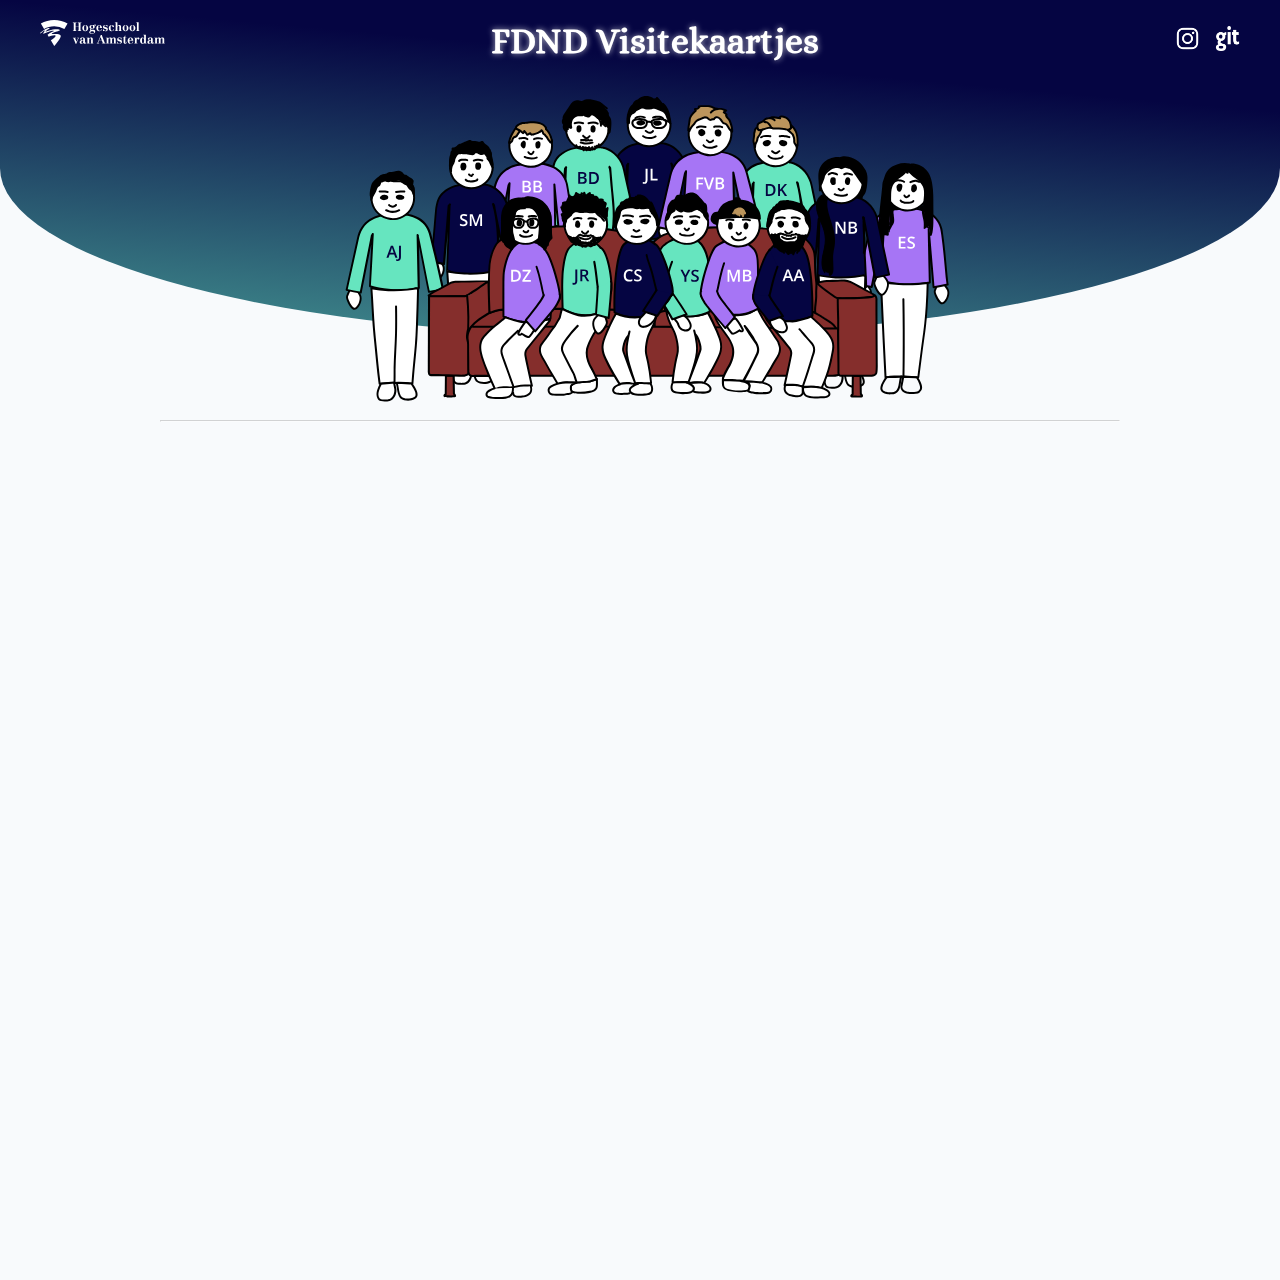
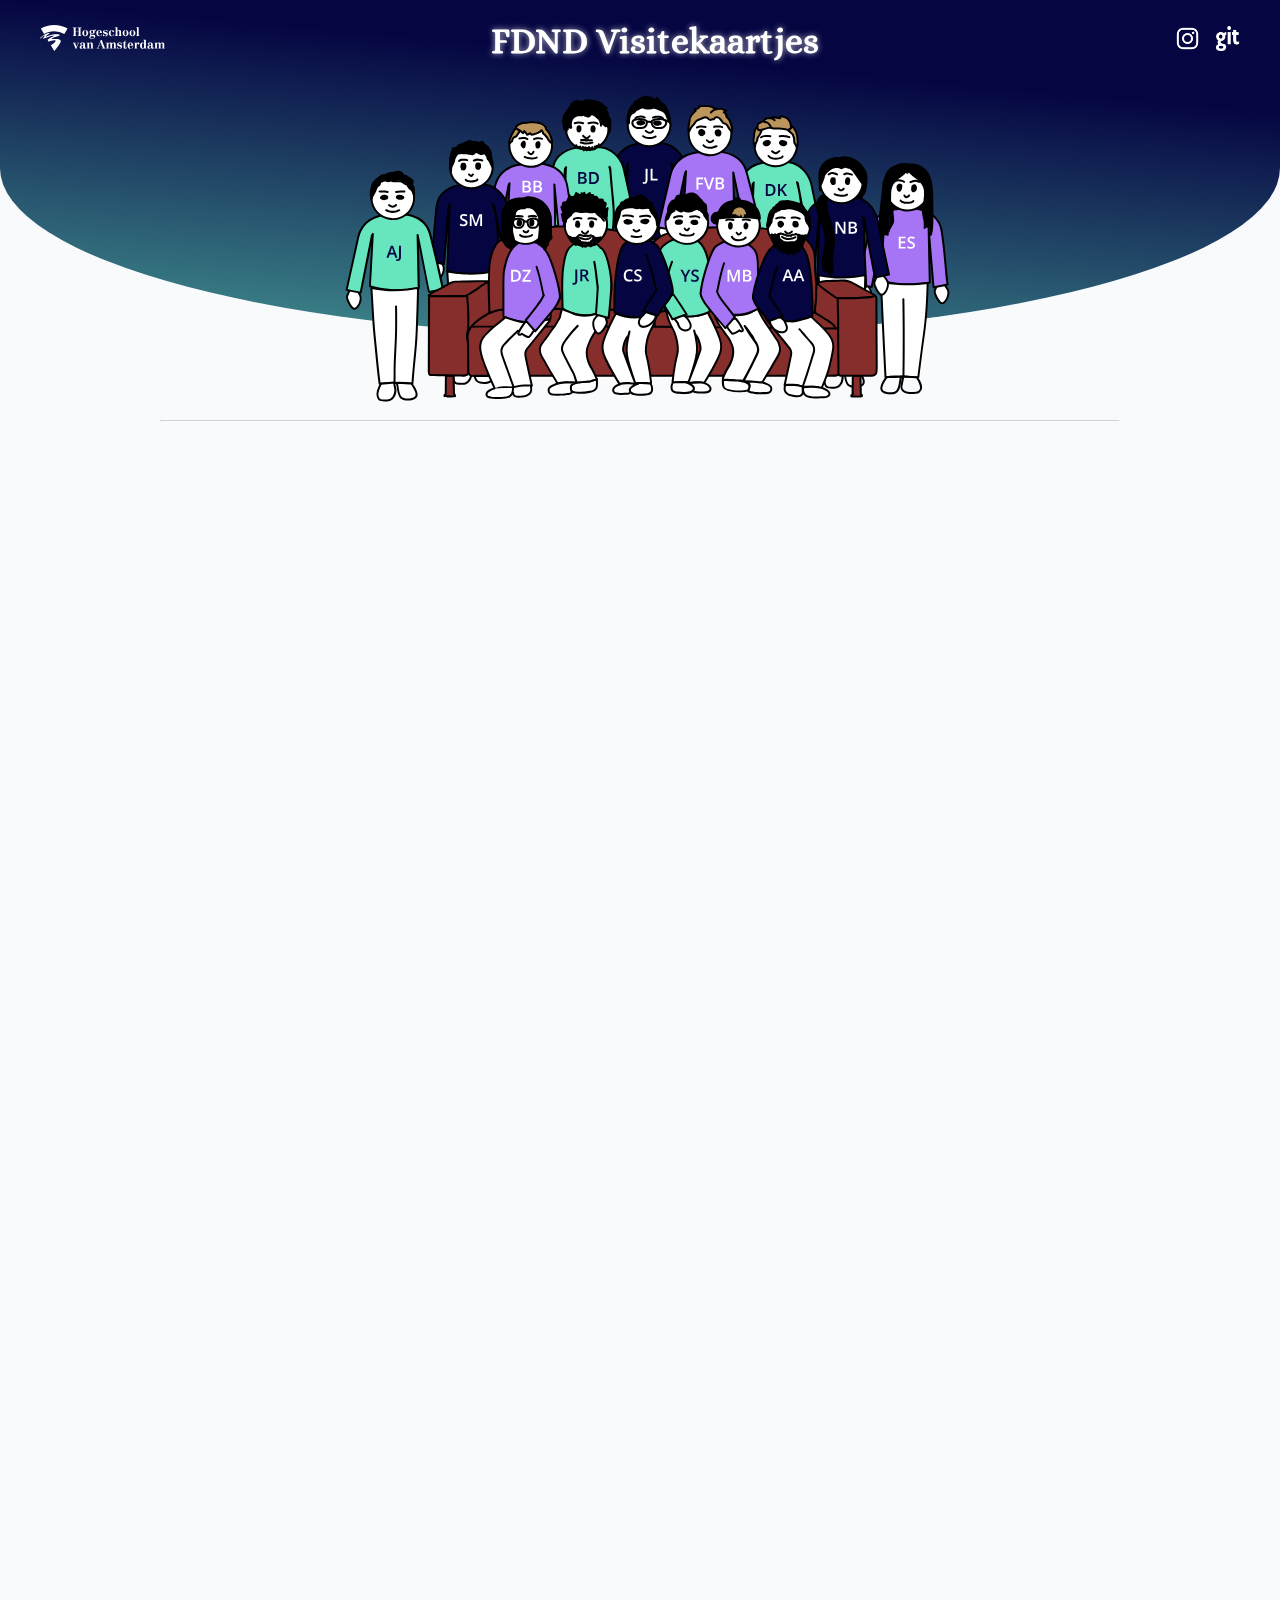
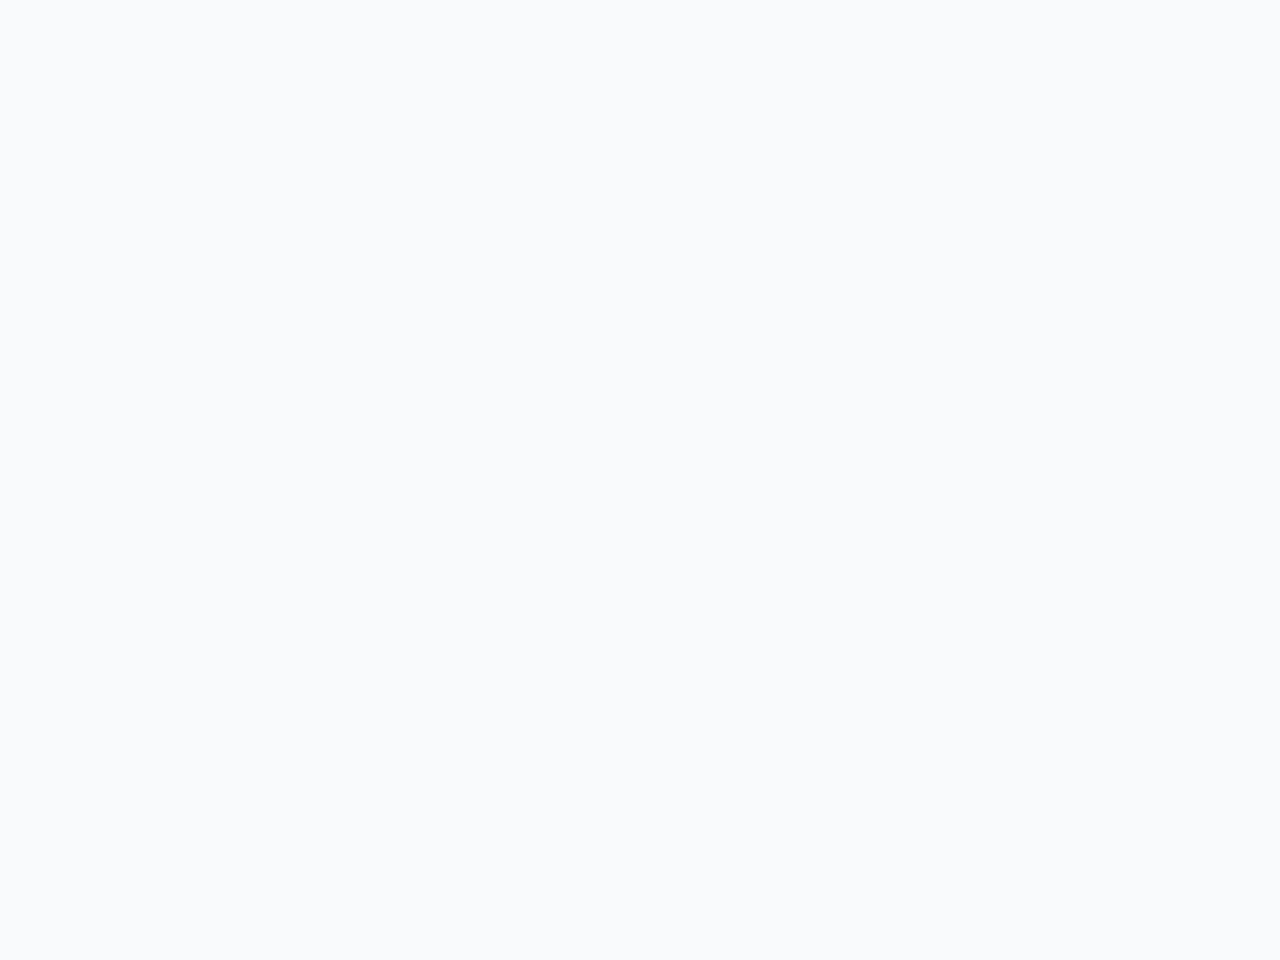
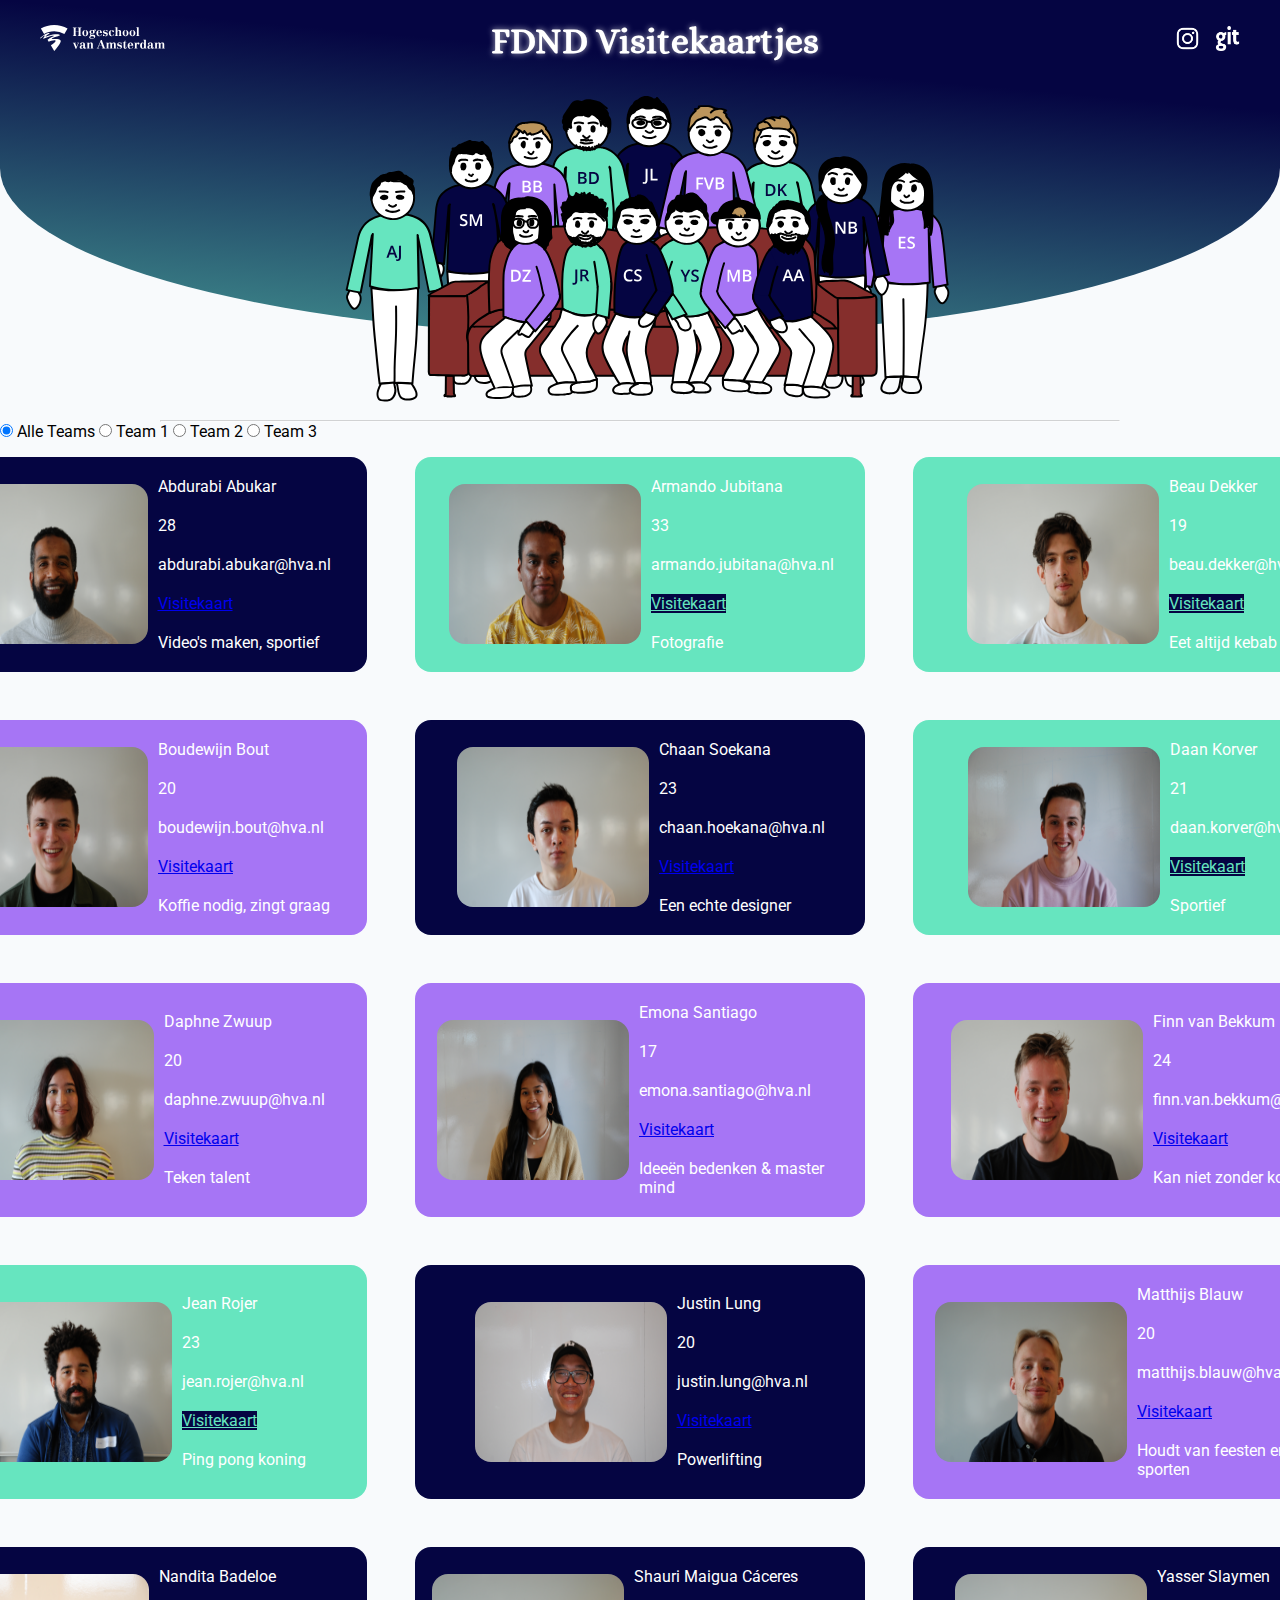
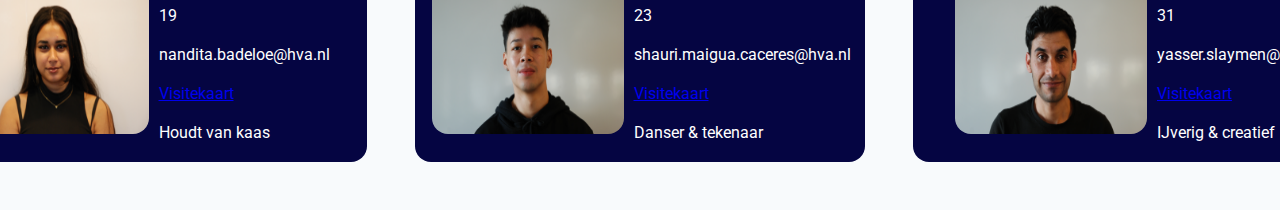
